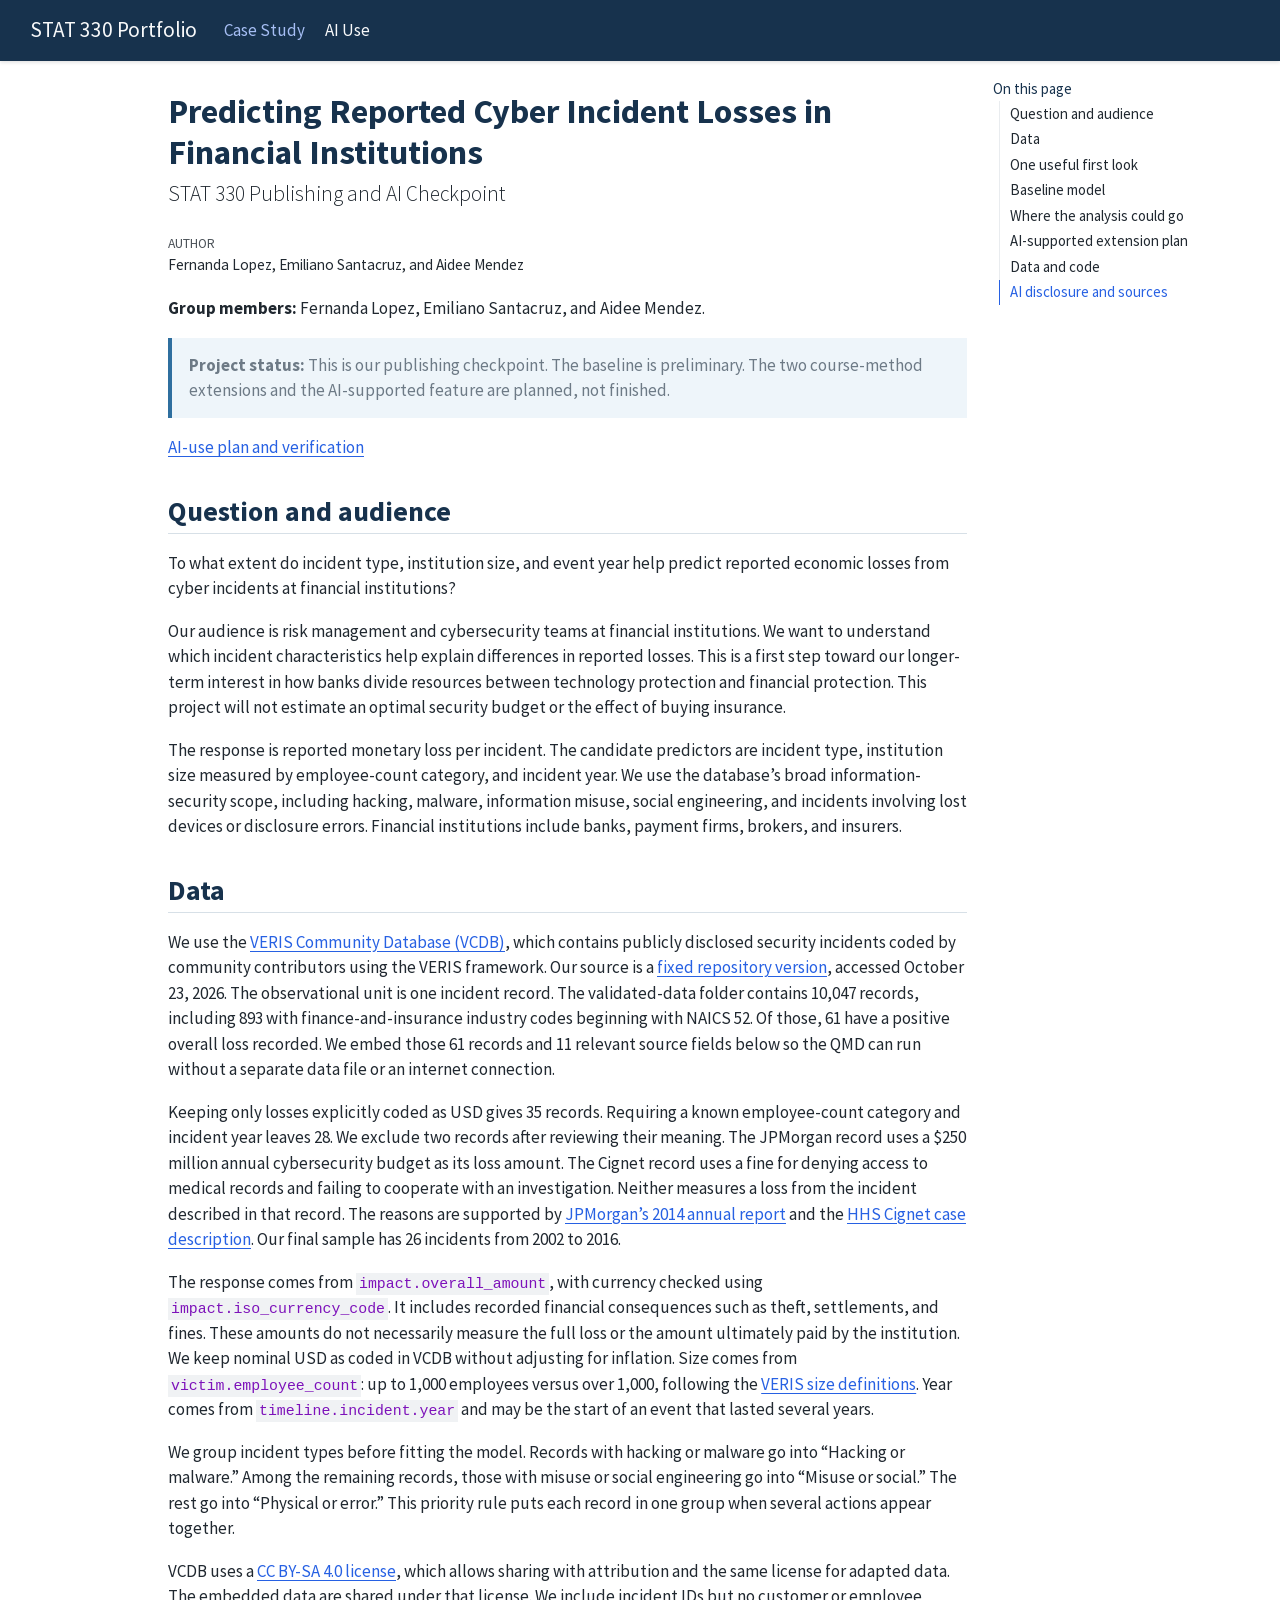
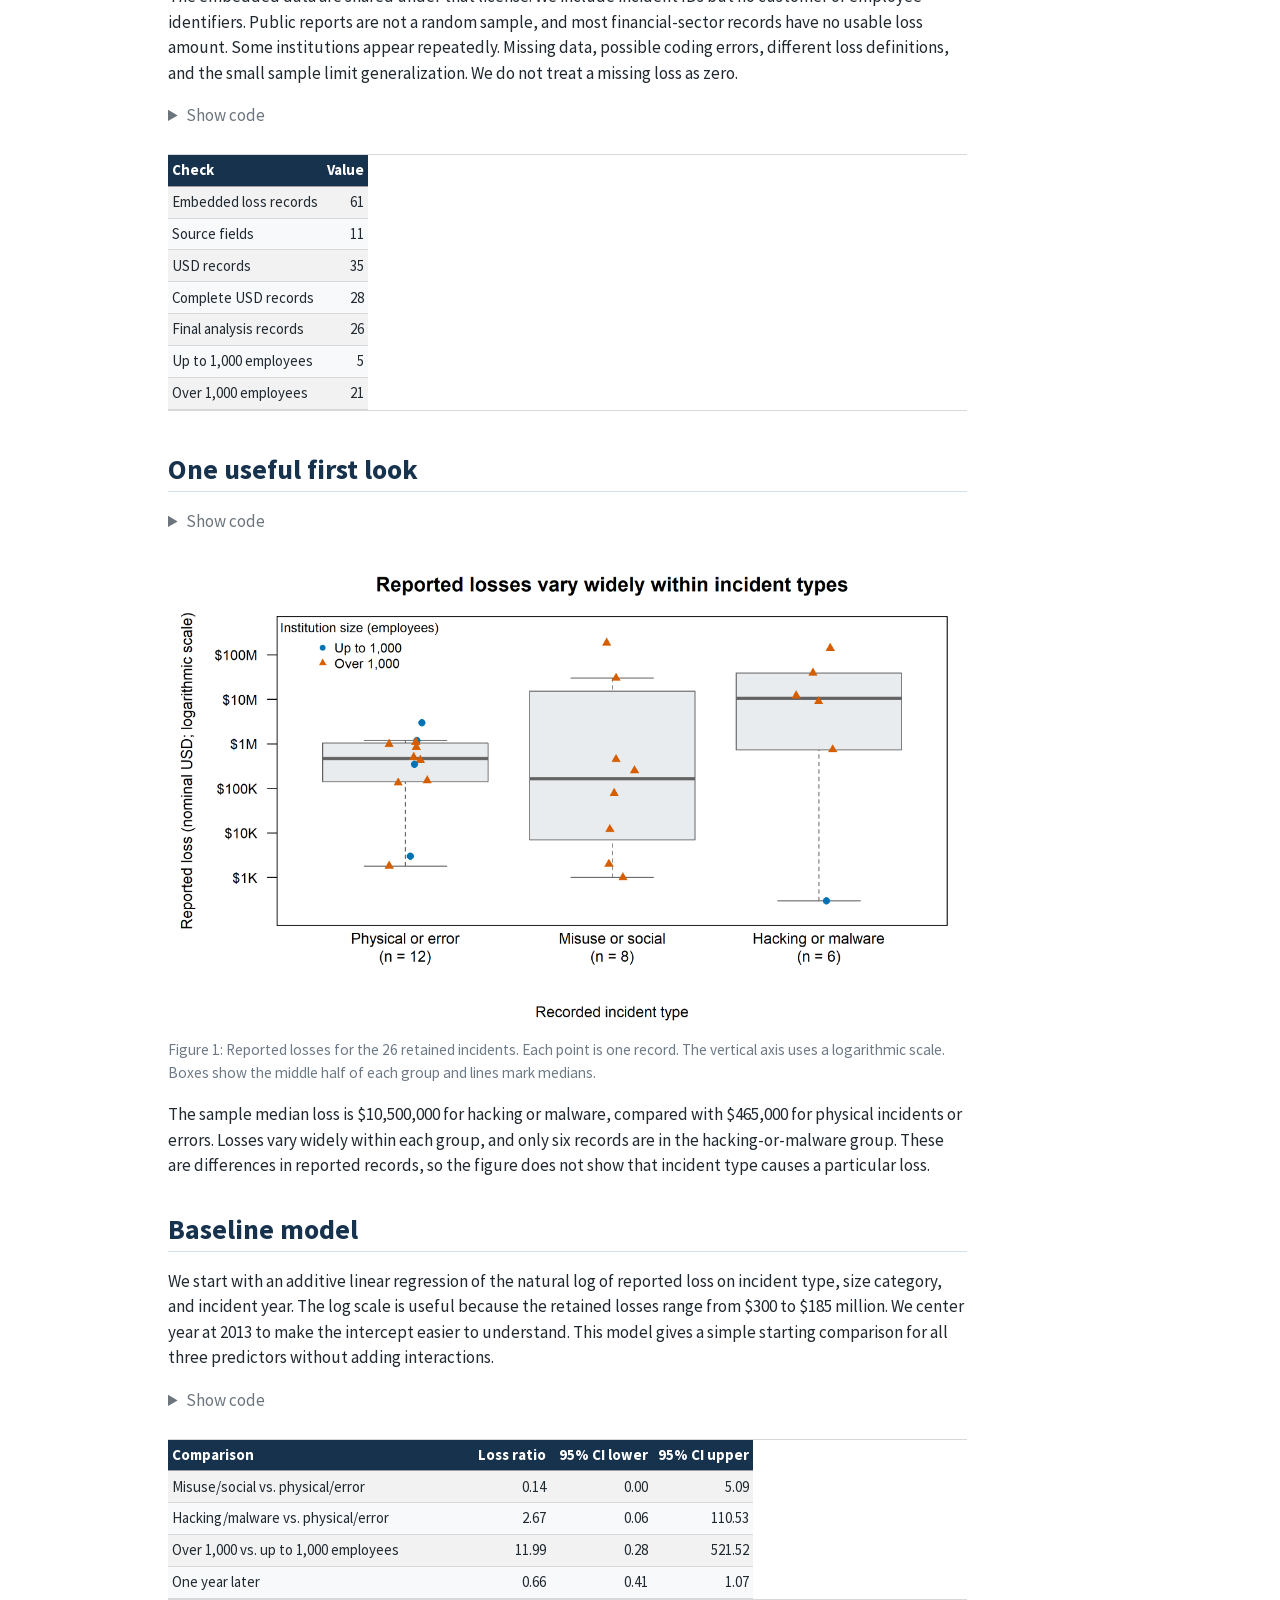
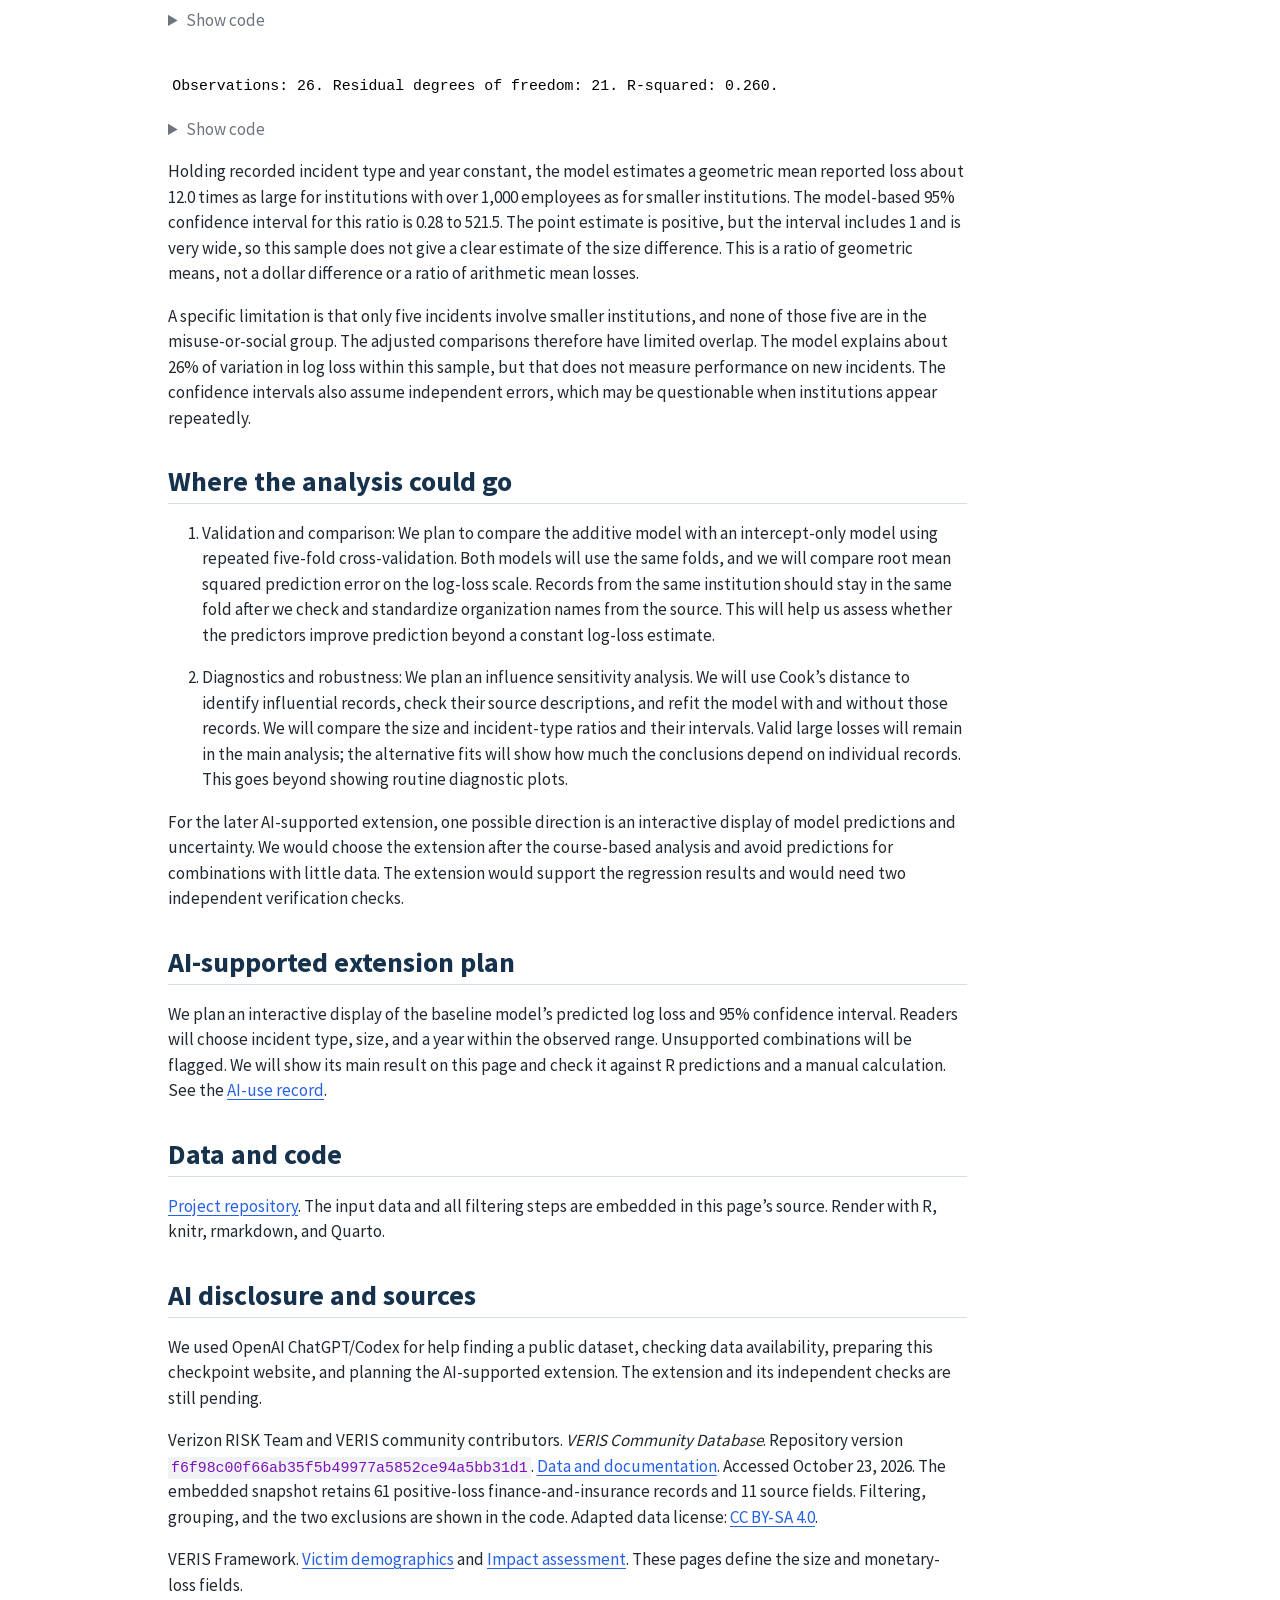
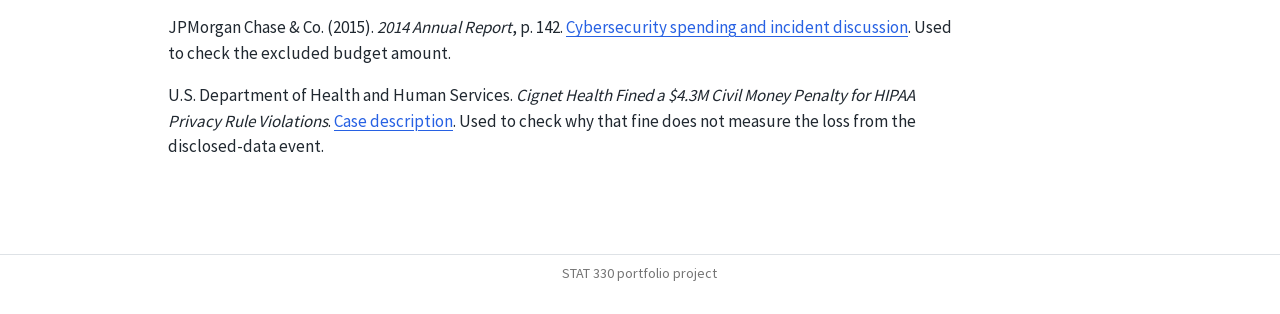
==== docs/index.html @ 6d1302f3 "Publish STAT 330 case study checkpoint and preliminary AI verification plan" ====
<!DOCTYPE html>
<html xmlns="http://www.w3.org/1999/xhtml" lang="en" xml:lang="en"><head>

<meta charset="utf-8">
<meta name="generator" content="quarto-1.8.27">

<meta name="viewport" content="width=device-width, initial-scale=1.0, user-scalable=yes">

<meta name="author" content="Fernanda Lopez, Emiliano Santacruz, and Aidee Mendez">

<title>Predicting Reported Cyber Incident Losses in Financial Institutions – STAT 330 Portfolio</title>
<style>
code{white-space: pre-wrap;}
span.smallcaps{font-variant: small-caps;}
div.columns{display: flex; gap: min(4vw, 1.5em);}
div.column{flex: auto; overflow-x: auto;}
div.hanging-indent{margin-left: 1.5em; text-indent: -1.5em;}
ul.task-list{list-style: none;}
ul.task-list li input[type="checkbox"] {
width: 0.8em;
margin: 0 0.8em 0.2em -1em;  vertical-align: middle;
}

html { -webkit-text-size-adjust: 100%; }
pre > code.sourceCode { white-space: pre; position: relative; }
pre > code.sourceCode > span { display: inline-block; line-height: 1.25; }
pre > code.sourceCode > span:empty { height: 1.2em; }
.sourceCode { overflow: visible; }
code.sourceCode > span { color: inherit; text-decoration: inherit; }
div.sourceCode { margin: 1em 0; }
pre.sourceCode { margin: 0; }
@media screen {
div.sourceCode { overflow: auto; }
}
@media print {
pre > code.sourceCode { white-space: pre-wrap; }
pre > code.sourceCode > span { text-indent: -5em; padding-left: 5em; }
}
pre.numberSource code
{ counter-reset: source-line 0; }
pre.numberSource code > span
{ position: relative; left: -4em; counter-increment: source-line; }
pre.numberSource code > span > a:first-child::before
{ content: counter(source-line);
position: relative; left: -1em; text-align: right; vertical-align: baseline;
border: none; display: inline-block;
-webkit-touch-callout: none; -webkit-user-select: none;
-khtml-user-select: none; -moz-user-select: none;
-ms-user-select: none; user-select: none;
padding: 0 4px; width: 4em;
}
pre.numberSource { margin-left: 3em; padding-left: 4px; }
div.sourceCode
{ }
@media screen {
pre > code.sourceCode > span > a:first-child::before { text-decoration: underline; }
}
</style>


<script>const headroomChanged = new CustomEvent("quarto-hrChanged", {
  detail: {},
  bubbles: true,
  cancelable: false,
  composed: false,
});

const announceDismiss = () => {
  const annEl = window.document.getElementById("quarto-announcement");
  if (annEl) {
    annEl.remove();

    const annId = annEl.getAttribute("data-announcement-id");
    window.localStorage.setItem(`quarto-announce-${annId}`, "true");
  }
};

const announceRegister = () => {
  const annEl = window.document.getElementById("quarto-announcement");
  if (annEl) {
    const annId = annEl.getAttribute("data-announcement-id");
    const isDismissed =
      window.localStorage.getItem(`quarto-announce-${annId}`) || false;
    if (isDismissed) {
      announceDismiss();
      return;
    } else {
      annEl.classList.remove("hidden");
    }

    const actionEl = annEl.querySelector(".quarto-announcement-action");
    if (actionEl) {
      actionEl.addEventListener("click", function (e) {
        e.preventDefault();
        // Hide the bar immediately
        announceDismiss();
      });
    }
  }
};

window.document.addEventListener("DOMContentLoaded", function () {
  let init = false;

  announceRegister();

  // Manage the back to top button, if one is present.
  let lastScrollTop = window.pageYOffset || document.documentElement.scrollTop;
  const scrollDownBuffer = 5;
  const scrollUpBuffer = 35;
  const btn = document.getElementById("quarto-back-to-top");
  const hideBackToTop = () => {
    btn.style.display = "none";
  };
  const showBackToTop = () => {
    btn.style.display = "inline-block";
  };
  if (btn) {
    window.document.addEventListener(
      "scroll",
      function () {
        const currentScrollTop =
          window.pageYOffset || document.documentElement.scrollTop;

        // Shows and hides the button 'intelligently' as the user scrolls
        if (currentScrollTop - scrollDownBuffer > lastScrollTop) {
          hideBackToTop();
          lastScrollTop = currentScrollTop <= 0 ? 0 : currentScrollTop;
        } else if (currentScrollTop < lastScrollTop - scrollUpBuffer) {
          showBackToTop();
          lastScrollTop = currentScrollTop <= 0 ? 0 : currentScrollTop;
        }

        // Show the button at the bottom, hides it at the top
        if (currentScrollTop <= 0) {
          hideBackToTop();
        } else if (
          window.innerHeight + currentScrollTop >=
          document.body.offsetHeight
        ) {
          showBackToTop();
        }
      },
      false
    );
  }

  function throttle(func, wait) {
    var timeout;
    return function () {
      const context = this;
      const args = arguments;
      const later = function () {
        clearTimeout(timeout);
        timeout = null;
        func.apply(context, args);
      };

      if (!timeout) {
        timeout = setTimeout(later, wait);
      }
    };
  }

  function headerOffset() {
    // Set an offset if there is are fixed top navbar
    const headerEl = window.document.querySelector("header.fixed-top");
    if (headerEl) {
      return headerEl.clientHeight;
    } else {
      return 0;
    }
  }

  function footerOffset() {
    const footerEl = window.document.querySelector("footer.footer");
    if (footerEl) {
      return footerEl.clientHeight;
    } else {
      return 0;
    }
  }

  function dashboardOffset() {
    const dashboardNavEl = window.document.getElementById(
      "quarto-dashboard-header"
    );
    if (dashboardNavEl !== null) {
      return dashboardNavEl.clientHeight;
    } else {
      return 0;
    }
  }

  function updateDocumentOffsetWithoutAnimation() {
    updateDocumentOffset(false);
  }

  function updateDocumentOffset(animated) {
    // set body offset
    const topOffset = headerOffset();
    const bodyOffset = topOffset + footerOffset() + dashboardOffset();
    const bodyEl = window.document.body;
    bodyEl.setAttribute("data-bs-offset", topOffset);
    bodyEl.style.paddingTop = topOffset + "px";

    // deal with sidebar offsets
    const sidebars = window.document.querySelectorAll(
      ".sidebar, .headroom-target"
    );
    sidebars.forEach((sidebar) => {
      if (!animated) {
        sidebar.classList.add("notransition");
        // Remove the no transition class after the animation has time to complete
        setTimeout(function () {
          sidebar.classList.remove("notransition");
        }, 201);
      }

      if (window.Headroom && sidebar.classList.contains("sidebar-unpinned")) {
        sidebar.style.top = "0";
        sidebar.style.maxHeight = "100vh";
      } else {
        sidebar.style.top = topOffset + "px";
        sidebar.style.maxHeight = "calc(100vh - " + topOffset + "px)";
      }
    });

    // allow space for footer
    const mainContainer = window.document.querySelector(".quarto-container");
    if (mainContainer) {
      mainContainer.style.minHeight = "calc(100vh - " + bodyOffset + "px)";
    }

    // link offset
    let linkStyle = window.document.querySelector("#quarto-target-style");
    if (!linkStyle) {
      linkStyle = window.document.createElement("style");
      linkStyle.setAttribute("id", "quarto-target-style");
      window.document.head.appendChild(linkStyle);
    }
    while (linkStyle.firstChild) {
      linkStyle.removeChild(linkStyle.firstChild);
    }
    if (topOffset > 0) {
      linkStyle.appendChild(
        window.document.createTextNode(`
      section:target::before {
        content: "";
        display: block;
        height: ${topOffset}px;
        margin: -${topOffset}px 0 0;
      }`)
      );
    }
    if (init) {
      window.dispatchEvent(headroomChanged);
    }
    init = true;
  }

  // initialize headroom
  var header = window.document.querySelector("#quarto-header");
  if (header && window.Headroom) {
    const headroom = new window.Headroom(header, {
      tolerance: 5,
      onPin: function () {
        const sidebars = window.document.querySelectorAll(
          ".sidebar, .headroom-target"
        );
        sidebars.forEach((sidebar) => {
          sidebar.classList.remove("sidebar-unpinned");
        });
        updateDocumentOffset();
      },
      onUnpin: function () {
        const sidebars = window.document.querySelectorAll(
          ".sidebar, .headroom-target"
        );
        sidebars.forEach((sidebar) => {
          sidebar.classList.add("sidebar-unpinned");
        });
        updateDocumentOffset();
      },
    });
    headroom.init();

    let frozen = false;
    window.quartoToggleHeadroom = function () {
      if (frozen) {
        headroom.unfreeze();
        frozen = false;
      } else {
        headroom.freeze();
        frozen = true;
      }
    };
  }

  window.addEventListener(
    "hashchange",
    function (e) {
      if (
        getComputedStyle(document.documentElement).scrollBehavior !== "smooth"
      ) {
        window.scrollTo(0, window.pageYOffset - headerOffset());
      }
    },
    false
  );

  // Observe size changed for the header
  const headerEl = window.document.querySelector("header.fixed-top");
  if (headerEl && window.ResizeObserver) {
    const observer = new window.ResizeObserver(() => {
      setTimeout(updateDocumentOffsetWithoutAnimation, 0);
    });
    observer.observe(headerEl, {
      attributes: true,
      childList: true,
      characterData: true,
    });
  } else {
    window.addEventListener(
      "resize",
      throttle(updateDocumentOffsetWithoutAnimation, 50)
    );
  }
  setTimeout(updateDocumentOffsetWithoutAnimation, 250);

  // fixup index.html links if we aren't on the filesystem
  if (window.location.protocol !== "file:") {
    const links = window.document.querySelectorAll("a");
    for (let i = 0; i < links.length; i++) {
      if (links[i].href) {
        links[i].dataset.originalHref = links[i].href;
        links[i].href = links[i].href.replace(/\/index\.html/, "/");
      }
    }

    // Fixup any sharing links that require urls
    // Append url to any sharing urls
    const sharingLinks = window.document.querySelectorAll(
      "a.sidebar-tools-main-item, a.quarto-navigation-tool, a.quarto-navbar-tools, a.quarto-navbar-tools-item"
    );
    for (let i = 0; i < sharingLinks.length; i++) {
      const sharingLink = sharingLinks[i];
      const href = sharingLink.getAttribute("href");
      if (href) {
        sharingLink.setAttribute(
          "href",
          href.replace("|url|", window.location.href)
        );
      }
    }

    // Scroll the active navigation item into view, if necessary
    const navSidebar = window.document.querySelector("nav#quarto-sidebar");
    if (navSidebar) {
      // Find the active item
      const activeItem = navSidebar.querySelector("li.sidebar-item a.active");
      if (activeItem) {
        // Wait for the scroll height and height to resolve by observing size changes on the
        // nav element that is scrollable
        const resizeObserver = new ResizeObserver((_entries) => {
          // The bottom of the element
          const elBottom = activeItem.offsetTop;
          const viewBottom = navSidebar.scrollTop + navSidebar.clientHeight;

          // The element height and scroll height are the same, then we are still loading
          if (viewBottom !== navSidebar.scrollHeight) {
            // Determine if the item isn't visible and scroll to it
            if (elBottom >= viewBottom) {
              navSidebar.scrollTop = elBottom;
            }

            // stop observing now since we've completed the scroll
            resizeObserver.unobserve(navSidebar);
          }
        });
        resizeObserver.observe(navSidebar);
      }
    }
  }
});
</script>
<script>/*!
 * headroom.js v0.12.0 - Give your page some headroom. Hide your header until you need it
 * Copyright (c) 2020 Nick Williams - http://wicky.nillia.ms/headroom.js
 * License: MIT
 */

!function(t,n){"object"==typeof exports&&"undefined"!=typeof module?module.exports=n():"function"==typeof define&&define.amd?define(n):(t=t||self).Headroom=n()}(this,function(){"use strict";function t(){return"undefined"!=typeof window}function d(t){return function(t){return t&&t.document&&function(t){return 9===t.nodeType}(t.document)}(t)?function(t){var n=t.document,o=n.body,s=n.documentElement;return{scrollHeight:function(){return Math.max(o.scrollHeight,s.scrollHeight,o.offsetHeight,s.offsetHeight,o.clientHeight,s.clientHeight)},height:function(){return t.innerHeight||s.clientHeight||o.clientHeight},scrollY:function(){return void 0!==t.pageYOffset?t.pageYOffset:(s||o.parentNode||o).scrollTop}}}(t):function(t){return{scrollHeight:function(){return Math.max(t.scrollHeight,t.offsetHeight,t.clientHeight)},height:function(){return Math.max(t.offsetHeight,t.clientHeight)},scrollY:function(){return t.scrollTop}}}(t)}function n(t,s,e){var n,o=function(){var n=!1;try{var t={get passive(){n=!0}};window.addEventListener("test",t,t),window.removeEventListener("test",t,t)}catch(t){n=!1}return n}(),i=!1,r=d(t),l=r.scrollY(),a={};function c(){var t=Math.round(r.scrollY()),n=r.height(),o=r.scrollHeight();a.scrollY=t,a.lastScrollY=l,a.direction=l<t?"down":"up",a.distance=Math.abs(t-l),a.isOutOfBounds=t<0||o<t+n,a.top=t<=s.offset[a.direction],a.bottom=o<=t+n,a.toleranceExceeded=a.distance>s.tolerance[a.direction],e(a),l=t,i=!1}function h(){i||(i=!0,n=requestAnimationFrame(c))}var u=!!o&&{passive:!0,capture:!1};return t.addEventListener("scroll",h,u),c(),{destroy:function(){cancelAnimationFrame(n),t.removeEventListener("scroll",h,u)}}}function o(t){return t===Object(t)?t:{down:t,up:t}}function s(t,n){n=n||{},Object.assign(this,s.options,n),this.classes=Object.assign({},s.options.classes,n.classes),this.elem=t,this.tolerance=o(this.tolerance),this.offset=o(this.offset),this.initialised=!1,this.frozen=!1}return s.prototype={constructor:s,init:function(){return s.cutsTheMustard&&!this.initialised&&(this.addClass("initial"),this.initialised=!0,setTimeout(function(t){t.scrollTracker=n(t.scroller,{offset:t.offset,tolerance:t.tolerance},t.update.bind(t))},100,this)),this},destroy:function(){this.initialised=!1,Object.keys(this.classes).forEach(this.removeClass,this),this.scrollTracker.destroy()},unpin:function(){!this.hasClass("pinned")&&this.hasClass("unpinned")||(this.addClass("unpinned"),this.removeClass("pinned"),this.onUnpin&&this.onUnpin.call(this))},pin:function(){this.hasClass("unpinned")&&(this.addClass("pinned"),this.removeClass("unpinned"),this.onPin&&this.onPin.call(this))},freeze:function(){this.frozen=!0,this.addClass("frozen")},unfreeze:function(){this.frozen=!1,this.removeClass("frozen")},top:function(){this.hasClass("top")||(this.addClass("top"),this.removeClass("notTop"),this.onTop&&this.onTop.call(this))},notTop:function(){this.hasClass("notTop")||(this.addClass("notTop"),this.removeClass("top"),this.onNotTop&&this.onNotTop.call(this))},bottom:function(){this.hasClass("bottom")||(this.addClass("bottom"),this.removeClass("notBottom"),this.onBottom&&this.onBottom.call(this))},notBottom:function(){this.hasClass("notBottom")||(this.addClass("notBottom"),this.removeClass("bottom"),this.onNotBottom&&this.onNotBottom.call(this))},shouldUnpin:function(t){return"down"===t.direction&&!t.top&&t.toleranceExceeded},shouldPin:function(t){return"up"===t.direction&&t.toleranceExceeded||t.top},addClass:function(t){this.elem.classList.add.apply(this.elem.classList,this.classes[t].split(" "))},removeClass:function(t){this.elem.classList.remove.apply(this.elem.classList,this.classes[t].split(" "))},hasClass:function(t){return this.classes[t].split(" ").every(function(t){return this.classList.contains(t)},this.elem)},update:function(t){t.isOutOfBounds||!0!==this.frozen&&(t.top?this.top():this.notTop(),t.bottom?this.bottom():this.notBottom(),this.shouldUnpin(t)?this.unpin():this.shouldPin(t)&&this.pin())}},s.options={tolerance:{up:0,down:0},offset:0,scroller:t()?window:null,classes:{frozen:"headroom--frozen",pinned:"headroom--pinned",unpinned:"headroom--unpinned",top:"headroom--top",notTop:"headroom--not-top",bottom:"headroom--bottom",notBottom:"headroom--not-bottom",initial:"headroom"}},s.cutsTheMustard=!!(t()&&function(){}.bind&&"classList"in document.documentElement&&Object.assign&&Object.keys&&requestAnimationFrame),s});
</script>
<script>/*!
 * clipboard.js v2.0.11
 * https://clipboardjs.com/
 *
 * Licensed MIT © Zeno Rocha
 */
!function(t,e){"object"==typeof exports&&"object"==typeof module?module.exports=e():"function"==typeof define&&define.amd?define([],e):"object"==typeof exports?exports.ClipboardJS=e():t.ClipboardJS=e()}(this,function(){return n={686:function(t,e,n){"use strict";n.d(e,{default:function(){return b}});var e=n(279),i=n.n(e),e=n(370),u=n.n(e),e=n(817),r=n.n(e);function c(t){try{return document.execCommand(t)}catch(t){return}}var a=function(t){t=r()(t);return c("cut"),t};function o(t,e){var n,o,t=(n=t,o="rtl"===document.documentElement.getAttribute("dir"),(t=document.createElement("textarea")).style.fontSize="12pt",t.style.border="0",t.style.padding="0",t.style.margin="0",t.style.position="absolute",t.style[o?"right":"left"]="-9999px",o=window.pageYOffset||document.documentElement.scrollTop,t.style.top="".concat(o,"px"),t.setAttribute("readonly",""),t.value=n,t);return e.container.appendChild(t),e=r()(t),c("copy"),t.remove(),e}var f=function(t){var e=1<arguments.length&&void 0!==arguments[1]?arguments[1]:{container:document.body},n="";return"string"==typeof t?n=o(t,e):t instanceof HTMLInputElement&&!["text","search","url","tel","password"].includes(null==t?void 0:t.type)?n=o(t.value,e):(n=r()(t),c("copy")),n};function l(t){return(l="function"==typeof Symbol&&"symbol"==typeof Symbol.iterator?function(t){return typeof t}:function(t){return t&&"function"==typeof Symbol&&t.constructor===Symbol&&t!==Symbol.prototype?"symbol":typeof t})(t)}var s=function(){var t=0<arguments.length&&void 0!==arguments[0]?arguments[0]:{},e=t.action,n=void 0===e?"copy":e,o=t.container,e=t.target,t=t.text;if("copy"!==n&&"cut"!==n)throw new Error('Invalid "action" value, use either "copy" or "cut"');if(void 0!==e){if(!e||"object"!==l(e)||1!==e.nodeType)throw new Error('Invalid "target" value, use a valid Element');if("copy"===n&&e.hasAttribute("disabled"))throw new Error('Invalid "target" attribute. Please use "readonly" instead of "disabled" attribute');if("cut"===n&&(e.hasAttribute("readonly")||e.hasAttribute("disabled")))throw new Error('Invalid "target" attribute. You can\'t cut text from elements with "readonly" or "disabled" attributes')}return t?f(t,{container:o}):e?"cut"===n?a(e):f(e,{container:o}):void 0};function p(t){return(p="function"==typeof Symbol&&"symbol"==typeof Symbol.iterator?function(t){return typeof t}:function(t){return t&&"function"==typeof Symbol&&t.constructor===Symbol&&t!==Symbol.prototype?"symbol":typeof t})(t)}function d(t,e){for(var n=0;n<e.length;n++){var o=e[n];o.enumerable=o.enumerable||!1,o.configurable=!0,"value"in o&&(o.writable=!0),Object.defineProperty(t,o.key,o)}}function y(t,e){return(y=Object.setPrototypeOf||function(t,e){return t.__proto__=e,t})(t,e)}function h(n){var o=function(){if("undefined"==typeof Reflect||!Reflect.construct)return!1;if(Reflect.construct.sham)return!1;if("function"==typeof Proxy)return!0;try{return Date.prototype.toString.call(Reflect.construct(Date,[],function(){})),!0}catch(t){return!1}}();return function(){var t,e=v(n);return t=o?(t=v(this).constructor,Reflect.construct(e,arguments,t)):e.apply(this,arguments),e=this,!(t=t)||"object"!==p(t)&&"function"!=typeof t?function(t){if(void 0!==t)return t;throw new ReferenceError("this hasn't been initialised - super() hasn't been called")}(e):t}}function v(t){return(v=Object.setPrototypeOf?Object.getPrototypeOf:function(t){return t.__proto__||Object.getPrototypeOf(t)})(t)}function m(t,e){t="data-clipboard-".concat(t);if(e.hasAttribute(t))return e.getAttribute(t)}var b=function(){!function(t,e){if("function"!=typeof e&&null!==e)throw new TypeError("Super expression must either be null or a function");t.prototype=Object.create(e&&e.prototype,{constructor:{value:t,writable:!0,configurable:!0}}),e&&y(t,e)}(r,i());var t,e,n,o=h(r);function r(t,e){var n;return function(t){if(!(t instanceof r))throw new TypeError("Cannot call a class as a function")}(this),(n=o.call(this)).resolveOptions(e),n.listenClick(t),n}return t=r,n=[{key:"copy",value:function(t){var e=1<arguments.length&&void 0!==arguments[1]?arguments[1]:{container:document.body};return f(t,e)}},{key:"cut",value:function(t){return a(t)}},{key:"isSupported",value:function(){var t=0<arguments.length&&void 0!==arguments[0]?arguments[0]:["copy","cut"],t="string"==typeof t?[t]:t,e=!!document.queryCommandSupported;return t.forEach(function(t){e=e&&!!document.queryCommandSupported(t)}),e}}],(e=[{key:"resolveOptions",value:function(){var t=0<arguments.length&&void 0!==arguments[0]?arguments[0]:{};this.action="function"==typeof t.action?t.action:this.defaultAction,this.target="function"==typeof t.target?t.target:this.defaultTarget,this.text="function"==typeof t.text?t.text:this.defaultText,this.container="object"===p(t.container)?t.container:document.body}},{key:"listenClick",value:function(t){var e=this;this.listener=u()(t,"click",function(t){return e.onClick(t)})}},{key:"onClick",value:function(t){var e=t.delegateTarget||t.currentTarget,n=this.action(e)||"copy",t=s({action:n,container:this.container,target:this.target(e),text:this.text(e)});this.emit(t?"success":"error",{action:n,text:t,trigger:e,clearSelection:function(){e&&e.focus(),window.getSelection().removeAllRanges()}})}},{key:"defaultAction",value:function(t){return m("action",t)}},{key:"defaultTarget",value:function(t){t=m("target",t);if(t)return document.querySelector(t)}},{key:"defaultText",value:function(t){return m("text",t)}},{key:"destroy",value:function(){this.listener.destroy()}}])&&d(t.prototype,e),n&&d(t,n),r}()},828:function(t){var e;"undefined"==typeof Element||Element.prototype.matches||((e=Element.prototype).matches=e.matchesSelector||e.mozMatchesSelector||e.msMatchesSelector||e.oMatchesSelector||e.webkitMatchesSelector),t.exports=function(t,e){for(;t&&9!==t.nodeType;){if("function"==typeof t.matches&&t.matches(e))return t;t=t.parentNode}}},438:function(t,e,n){var u=n(828);function i(t,e,n,o,r){var i=function(e,n,t,o){return function(t){t.delegateTarget=u(t.target,n),t.delegateTarget&&o.call(e,t)}}.apply(this,arguments);return t.addEventListener(n,i,r),{destroy:function(){t.removeEventListener(n,i,r)}}}t.exports=function(t,e,n,o,r){return"function"==typeof t.addEventListener?i.apply(null,arguments):"function"==typeof n?i.bind(null,document).apply(null,arguments):("string"==typeof t&&(t=document.querySelectorAll(t)),Array.prototype.map.call(t,function(t){return i(t,e,n,o,r)}))}},879:function(t,n){n.node=function(t){return void 0!==t&&t instanceof HTMLElement&&1===t.nodeType},n.nodeList=function(t){var e=Object.prototype.toString.call(t);return void 0!==t&&("[object NodeList]"===e||"[object HTMLCollection]"===e)&&"length"in t&&(0===t.length||n.node(t[0]))},n.string=function(t){return"string"==typeof t||t instanceof String},n.fn=function(t){return"[object Function]"===Object.prototype.toString.call(t)}},370:function(t,e,n){var f=n(879),l=n(438);t.exports=function(t,e,n){if(!t&&!e&&!n)throw new Error("Missing required arguments");if(!f.string(e))throw new TypeError("Second argument must be a String");if(!f.fn(n))throw new TypeError("Third argument must be a Function");if(f.node(t))return c=e,a=n,(u=t).addEventListener(c,a),{destroy:function(){u.removeEventListener(c,a)}};if(f.nodeList(t))return o=t,r=e,i=n,Array.prototype.forEach.call(o,function(t){t.addEventListener(r,i)}),{destroy:function(){Array.prototype.forEach.call(o,function(t){t.removeEventListener(r,i)})}};if(f.string(t))return t=t,e=e,n=n,l(document.body,t,e,n);throw new TypeError("First argument must be a String, HTMLElement, HTMLCollection, or NodeList");var o,r,i,u,c,a}},817:function(t){t.exports=function(t){var e,n="SELECT"===t.nodeName?(t.focus(),t.value):"INPUT"===t.nodeName||"TEXTAREA"===t.nodeName?((e=t.hasAttribute("readonly"))||t.setAttribute("readonly",""),t.select(),t.setSelectionRange(0,t.value.length),e||t.removeAttribute("readonly"),t.value):(t.hasAttribute("contenteditable")&&t.focus(),n=window.getSelection(),(e=document.createRange()).selectNodeContents(t),n.removeAllRanges(),n.addRange(e),n.toString());return n}},279:function(t){function e(){}e.prototype={on:function(t,e,n){var o=this.e||(this.e={});return(o[t]||(o[t]=[])).push({fn:e,ctx:n}),this},once:function(t,e,n){var o=this;function r(){o.off(t,r),e.apply(n,arguments)}return r._=e,this.on(t,r,n)},emit:function(t){for(var e=[].slice.call(arguments,1),n=((this.e||(this.e={}))[t]||[]).slice(),o=0,r=n.length;o<r;o++)n[o].fn.apply(n[o].ctx,e);return this},off:function(t,e){var n=this.e||(this.e={}),o=n[t],r=[];if(o&&e)for(var i=0,u=o.length;i<u;i++)o[i].fn!==e&&o[i].fn._!==e&&r.push(o[i]);return r.length?n[t]=r:delete n[t],this}},t.exports=e,t.exports.TinyEmitter=e}},r={},o.n=function(t){var e=t&&t.__esModule?function(){return t.default}:function(){return t};return o.d(e,{a:e}),e},o.d=function(t,e){for(var n in e)o.o(e,n)&&!o.o(t,n)&&Object.defineProperty(t,n,{enumerable:!0,get:e[n]})},o.o=function(t,e){return Object.prototype.hasOwnProperty.call(t,e)},o(686).default;function o(t){if(r[t])return r[t].exports;var e=r[t]={exports:{}};return n[t](e,e.exports,o),e.exports}var n,r});</script>
<script src="[data-uri]" type="module"></script>
<script src="[data-uri]" type="module"></script>
<script src="[data-uri]" type="module"></script>
<script>/**
 * @popperjs/core v2.11.7 - MIT License
 */

!function(e,t){"object"==typeof exports&&"undefined"!=typeof module?t(exports):"function"==typeof define&&define.amd?define(["exports"],t):t((e="undefined"!=typeof globalThis?globalThis:e||self).Popper={})}(this,(function(e){"use strict";function t(e){if(null==e)return window;if("[object Window]"!==e.toString()){var t=e.ownerDocument;return t&&t.defaultView||window}return e}function n(e){return e instanceof t(e).Element||e instanceof Element}function r(e){return e instanceof t(e).HTMLElement||e instanceof HTMLElement}function o(e){return"undefined"!=typeof ShadowRoot&&(e instanceof t(e).ShadowRoot||e instanceof ShadowRoot)}var i=Math.max,a=Math.min,s=Math.round;function f(){var e=navigator.userAgentData;return null!=e&&e.brands&&Array.isArray(e.brands)?e.brands.map((function(e){return e.brand+"/"+e.version})).join(" "):navigator.userAgent}function c(){return!/^((?!chrome|android).)*safari/i.test(f())}function p(e,o,i){void 0===o&&(o=!1),void 0===i&&(i=!1);var a=e.getBoundingClientRect(),f=1,p=1;o&&r(e)&&(f=e.offsetWidth>0&&s(a.width)/e.offsetWidth||1,p=e.offsetHeight>0&&s(a.height)/e.offsetHeight||1);var u=(n(e)?t(e):window).visualViewport,l=!c()&&i,d=(a.left+(l&&u?u.offsetLeft:0))/f,h=(a.top+(l&&u?u.offsetTop:0))/p,m=a.width/f,v=a.height/p;return{width:m,height:v,top:h,right:d+m,bottom:h+v,left:d,x:d,y:h}}function u(e){var n=t(e);return{scrollLeft:n.pageXOffset,scrollTop:n.pageYOffset}}function l(e){return e?(e.nodeName||"").toLowerCase():null}function d(e){return((n(e)?e.ownerDocument:e.document)||window.document).documentElement}function h(e){return p(d(e)).left+u(e).scrollLeft}function m(e){return t(e).getComputedStyle(e)}function v(e){var t=m(e),n=t.overflow,r=t.overflowX,o=t.overflowY;return/auto|scroll|overlay|hidden/.test(n+o+r)}function y(e,n,o){void 0===o&&(o=!1);var i,a,f=r(n),c=r(n)&&function(e){var t=e.getBoundingClientRect(),n=s(t.width)/e.offsetWidth||1,r=s(t.height)/e.offsetHeight||1;return 1!==n||1!==r}(n),m=d(n),y=p(e,c,o),g={scrollLeft:0,scrollTop:0},b={x:0,y:0};return(f||!f&&!o)&&(("body"!==l(n)||v(m))&&(g=(i=n)!==t(i)&&r(i)?{scrollLeft:(a=i).scrollLeft,scrollTop:a.scrollTop}:u(i)),r(n)?((b=p(n,!0)).x+=n.clientLeft,b.y+=n.clientTop):m&&(b.x=h(m))),{x:y.left+g.scrollLeft-b.x,y:y.top+g.scrollTop-b.y,width:y.width,height:y.height}}function g(e){var t=p(e),n=e.offsetWidth,r=e.offsetHeight;return Math.abs(t.width-n)<=1&&(n=t.width),Math.abs(t.height-r)<=1&&(r=t.height),{x:e.offsetLeft,y:e.offsetTop,width:n,height:r}}function b(e){return"html"===l(e)?e:e.assignedSlot||e.parentNode||(o(e)?e.host:null)||d(e)}function x(e){return["html","body","#document"].indexOf(l(e))>=0?e.ownerDocument.body:r(e)&&v(e)?e:x(b(e))}function w(e,n){var r;void 0===n&&(n=[]);var o=x(e),i=o===(null==(r=e.ownerDocument)?void 0:r.body),a=t(o),s=i?[a].concat(a.visualViewport||[],v(o)?o:[]):o,f=n.concat(s);return i?f:f.concat(w(b(s)))}function O(e){return["table","td","th"].indexOf(l(e))>=0}function j(e){return r(e)&&"fixed"!==m(e).position?e.offsetParent:null}function E(e){for(var n=t(e),i=j(e);i&&O(i)&&"static"===m(i).position;)i=j(i);return i&&("html"===l(i)||"body"===l(i)&&"static"===m(i).position)?n:i||function(e){var t=/firefox/i.test(f());if(/Trident/i.test(f())&&r(e)&&"fixed"===m(e).position)return null;var n=b(e);for(o(n)&&(n=n.host);r(n)&&["html","body"].indexOf(l(n))<0;){var i=m(n);if("none"!==i.transform||"none"!==i.perspective||"paint"===i.contain||-1!==["transform","perspective"].indexOf(i.willChange)||t&&"filter"===i.willChange||t&&i.filter&&"none"!==i.filter)return n;n=n.parentNode}return null}(e)||n}var D="top",A="bottom",L="right",P="left",M="auto",k=[D,A,L,P],W="start",B="end",H="viewport",T="popper",R=k.reduce((function(e,t){return e.concat([t+"-"+W,t+"-"+B])}),[]),S=[].concat(k,[M]).reduce((function(e,t){return e.concat([t,t+"-"+W,t+"-"+B])}),[]),V=["beforeRead","read","afterRead","beforeMain","main","afterMain","beforeWrite","write","afterWrite"];function q(e){var t=new Map,n=new Set,r=[];function o(e){n.add(e.name),[].concat(e.requires||[],e.requiresIfExists||[]).forEach((function(e){if(!n.has(e)){var r=t.get(e);r&&o(r)}})),r.push(e)}return e.forEach((function(e){t.set(e.name,e)})),e.forEach((function(e){n.has(e.name)||o(e)})),r}function C(e){return e.split("-")[0]}function N(e,t){var n=t.getRootNode&&t.getRootNode();if(e.contains(t))return!0;if(n&&o(n)){var r=t;do{if(r&&e.isSameNode(r))return!0;r=r.parentNode||r.host}while(r)}return!1}function I(e){return Object.assign({},e,{left:e.x,top:e.y,right:e.x+e.width,bottom:e.y+e.height})}function _(e,r,o){return r===H?I(function(e,n){var r=t(e),o=d(e),i=r.visualViewport,a=o.clientWidth,s=o.clientHeight,f=0,p=0;if(i){a=i.width,s=i.height;var u=c();(u||!u&&"fixed"===n)&&(f=i.offsetLeft,p=i.offsetTop)}return{width:a,height:s,x:f+h(e),y:p}}(e,o)):n(r)?function(e,t){var n=p(e,!1,"fixed"===t);return n.top=n.top+e.clientTop,n.left=n.left+e.clientLeft,n.bottom=n.top+e.clientHeight,n.right=n.left+e.clientWidth,n.width=e.clientWidth,n.height=e.clientHeight,n.x=n.left,n.y=n.top,n}(r,o):I(function(e){var t,n=d(e),r=u(e),o=null==(t=e.ownerDocument)?void 0:t.body,a=i(n.scrollWidth,n.clientWidth,o?o.scrollWidth:0,o?o.clientWidth:0),s=i(n.scrollHeight,n.clientHeight,o?o.scrollHeight:0,o?o.clientHeight:0),f=-r.scrollLeft+h(e),c=-r.scrollTop;return"rtl"===m(o||n).direction&&(f+=i(n.clientWidth,o?o.clientWidth:0)-a),{width:a,height:s,x:f,y:c}}(d(e)))}function F(e,t,o,s){var f="clippingParents"===t?function(e){var t=w(b(e)),o=["absolute","fixed"].indexOf(m(e).position)>=0&&r(e)?E(e):e;return n(o)?t.filter((function(e){return n(e)&&N(e,o)&&"body"!==l(e)})):[]}(e):[].concat(t),c=[].concat(f,[o]),p=c[0],u=c.reduce((function(t,n){var r=_(e,n,s);return t.top=i(r.top,t.top),t.right=a(r.right,t.right),t.bottom=a(r.bottom,t.bottom),t.left=i(r.left,t.left),t}),_(e,p,s));return u.width=u.right-u.left,u.height=u.bottom-u.top,u.x=u.left,u.y=u.top,u}function U(e){return e.split("-")[1]}function z(e){return["top","bottom"].indexOf(e)>=0?"x":"y"}function X(e){var t,n=e.reference,r=e.element,o=e.placement,i=o?C(o):null,a=o?U(o):null,s=n.x+n.width/2-r.width/2,f=n.y+n.height/2-r.height/2;switch(i){case D:t={x:s,y:n.y-r.height};break;case A:t={x:s,y:n.y+n.height};break;case L:t={x:n.x+n.width,y:f};break;case P:t={x:n.x-r.width,y:f};break;default:t={x:n.x,y:n.y}}var c=i?z(i):null;if(null!=c){var p="y"===c?"height":"width";switch(a){case W:t[c]=t[c]-(n[p]/2-r[p]/2);break;case B:t[c]=t[c]+(n[p]/2-r[p]/2)}}return t}function Y(e){return Object.assign({},{top:0,right:0,bottom:0,left:0},e)}function G(e,t){return t.reduce((function(t,n){return t[n]=e,t}),{})}function J(e,t){void 0===t&&(t={});var r=t,o=r.placement,i=void 0===o?e.placement:o,a=r.strategy,s=void 0===a?e.strategy:a,f=r.boundary,c=void 0===f?"clippingParents":f,u=r.rootBoundary,l=void 0===u?H:u,h=r.elementContext,m=void 0===h?T:h,v=r.altBoundary,y=void 0!==v&&v,g=r.padding,b=void 0===g?0:g,x=Y("number"!=typeof b?b:G(b,k)),w=m===T?"reference":T,O=e.rects.popper,j=e.elements[y?w:m],E=F(n(j)?j:j.contextElement||d(e.elements.popper),c,l,s),P=p(e.elements.reference),M=X({reference:P,element:O,strategy:"absolute",placement:i}),W=I(Object.assign({},O,M)),B=m===T?W:P,R={top:E.top-B.top+x.top,bottom:B.bottom-E.bottom+x.bottom,left:E.left-B.left+x.left,right:B.right-E.right+x.right},S=e.modifiersData.offset;if(m===T&&S){var V=S[i];Object.keys(R).forEach((function(e){var t=[L,A].indexOf(e)>=0?1:-1,n=[D,A].indexOf(e)>=0?"y":"x";R[e]+=V[n]*t}))}return R}var K={placement:"bottom",modifiers:[],strategy:"absolute"};function Q(){for(var e=arguments.length,t=new Array(e),n=0;n<e;n++)t[n]=arguments[n];return!t.some((function(e){return!(e&&"function"==typeof e.getBoundingClientRect)}))}function Z(e){void 0===e&&(e={});var t=e,r=t.defaultModifiers,o=void 0===r?[]:r,i=t.defaultOptions,a=void 0===i?K:i;return function(e,t,r){void 0===r&&(r=a);var i,s,f={placement:"bottom",orderedModifiers:[],options:Object.assign({},K,a),modifiersData:{},elements:{reference:e,popper:t},attributes:{},styles:{}},c=[],p=!1,u={state:f,setOptions:function(r){var i="function"==typeof r?r(f.options):r;l(),f.options=Object.assign({},a,f.options,i),f.scrollParents={reference:n(e)?w(e):e.contextElement?w(e.contextElement):[],popper:w(t)};var s,p,d=function(e){var t=q(e);return V.reduce((function(e,n){return e.concat(t.filter((function(e){return e.phase===n})))}),[])}((s=[].concat(o,f.options.modifiers),p=s.reduce((function(e,t){var n=e[t.name];return e[t.name]=n?Object.assign({},n,t,{options:Object.assign({},n.options,t.options),data:Object.assign({},n.data,t.data)}):t,e}),{}),Object.keys(p).map((function(e){return p[e]}))));return f.orderedModifiers=d.filter((function(e){return e.enabled})),f.orderedModifiers.forEach((function(e){var t=e.name,n=e.options,r=void 0===n?{}:n,o=e.effect;if("function"==typeof o){var i=o({state:f,name:t,instance:u,options:r}),a=function(){};c.push(i||a)}})),u.update()},forceUpdate:function(){if(!p){var e=f.elements,t=e.reference,n=e.popper;if(Q(t,n)){f.rects={reference:y(t,E(n),"fixed"===f.options.strategy),popper:g(n)},f.reset=!1,f.placement=f.options.placement,f.orderedModifiers.forEach((function(e){return f.modifiersData[e.name]=Object.assign({},e.data)}));for(var r=0;r<f.orderedModifiers.length;r++)if(!0!==f.reset){var o=f.orderedModifiers[r],i=o.fn,a=o.options,s=void 0===a?{}:a,c=o.name;"function"==typeof i&&(f=i({state:f,options:s,name:c,instance:u})||f)}else f.reset=!1,r=-1}}},update:(i=function(){return new Promise((function(e){u.forceUpdate(),e(f)}))},function(){return s||(s=new Promise((function(e){Promise.resolve().then((function(){s=void 0,e(i())}))}))),s}),destroy:function(){l(),p=!0}};if(!Q(e,t))return u;function l(){c.forEach((function(e){return e()})),c=[]}return u.setOptions(r).then((function(e){!p&&r.onFirstUpdate&&r.onFirstUpdate(e)})),u}}var $={passive:!0};var ee={name:"eventListeners",enabled:!0,phase:"write",fn:function(){},effect:function(e){var n=e.state,r=e.instance,o=e.options,i=o.scroll,a=void 0===i||i,s=o.resize,f=void 0===s||s,c=t(n.elements.popper),p=[].concat(n.scrollParents.reference,n.scrollParents.popper);return a&&p.forEach((function(e){e.addEventListener("scroll",r.update,$)})),f&&c.addEventListener("resize",r.update,$),function(){a&&p.forEach((function(e){e.removeEventListener("scroll",r.update,$)})),f&&c.removeEventListener("resize",r.update,$)}},data:{}};var te={name:"popperOffsets",enabled:!0,phase:"read",fn:function(e){var t=e.state,n=e.name;t.modifiersData[n]=X({reference:t.rects.reference,element:t.rects.popper,strategy:"absolute",placement:t.placement})},data:{}},ne={top:"auto",right:"auto",bottom:"auto",left:"auto"};function re(e){var n,r=e.popper,o=e.popperRect,i=e.placement,a=e.variation,f=e.offsets,c=e.position,p=e.gpuAcceleration,u=e.adaptive,l=e.roundOffsets,h=e.isFixed,v=f.x,y=void 0===v?0:v,g=f.y,b=void 0===g?0:g,x="function"==typeof l?l({x:y,y:b}):{x:y,y:b};y=x.x,b=x.y;var w=f.hasOwnProperty("x"),O=f.hasOwnProperty("y"),j=P,M=D,k=window;if(u){var W=E(r),H="clientHeight",T="clientWidth";if(W===t(r)&&"static"!==m(W=d(r)).position&&"absolute"===c&&(H="scrollHeight",T="scrollWidth"),W=W,i===D||(i===P||i===L)&&a===B)M=A,b-=(h&&W===k&&k.visualViewport?k.visualViewport.height:W[H])-o.height,b*=p?1:-1;if(i===P||(i===D||i===A)&&a===B)j=L,y-=(h&&W===k&&k.visualViewport?k.visualViewport.width:W[T])-o.width,y*=p?1:-1}var R,S=Object.assign({position:c},u&&ne),V=!0===l?function(e,t){var n=e.x,r=e.y,o=t.devicePixelRatio||1;return{x:s(n*o)/o||0,y:s(r*o)/o||0}}({x:y,y:b},t(r)):{x:y,y:b};return y=V.x,b=V.y,p?Object.assign({},S,((R={})[M]=O?"0":"",R[j]=w?"0":"",R.transform=(k.devicePixelRatio||1)<=1?"translate("+y+"px, "+b+"px)":"translate3d("+y+"px, "+b+"px, 0)",R)):Object.assign({},S,((n={})[M]=O?b+"px":"",n[j]=w?y+"px":"",n.transform="",n))}var oe={name:"computeStyles",enabled:!0,phase:"beforeWrite",fn:function(e){var t=e.state,n=e.options,r=n.gpuAcceleration,o=void 0===r||r,i=n.adaptive,a=void 0===i||i,s=n.roundOffsets,f=void 0===s||s,c={placement:C(t.placement),variation:U(t.placement),popper:t.elements.popper,popperRect:t.rects.popper,gpuAcceleration:o,isFixed:"fixed"===t.options.strategy};null!=t.modifiersData.popperOffsets&&(t.styles.popper=Object.assign({},t.styles.popper,re(Object.assign({},c,{offsets:t.modifiersData.popperOffsets,position:t.options.strategy,adaptive:a,roundOffsets:f})))),null!=t.modifiersData.arrow&&(t.styles.arrow=Object.assign({},t.styles.arrow,re(Object.assign({},c,{offsets:t.modifiersData.arrow,position:"absolute",adaptive:!1,roundOffsets:f})))),t.attributes.popper=Object.assign({},t.attributes.popper,{"data-popper-placement":t.placement})},data:{}};var ie={name:"applyStyles",enabled:!0,phase:"write",fn:function(e){var t=e.state;Object.keys(t.elements).forEach((function(e){var n=t.styles[e]||{},o=t.attributes[e]||{},i=t.elements[e];r(i)&&l(i)&&(Object.assign(i.style,n),Object.keys(o).forEach((function(e){var t=o[e];!1===t?i.removeAttribute(e):i.setAttribute(e,!0===t?"":t)})))}))},effect:function(e){var t=e.state,n={popper:{position:t.options.strategy,left:"0",top:"0",margin:"0"},arrow:{position:"absolute"},reference:{}};return Object.assign(t.elements.popper.style,n.popper),t.styles=n,t.elements.arrow&&Object.assign(t.elements.arrow.style,n.arrow),function(){Object.keys(t.elements).forEach((function(e){var o=t.elements[e],i=t.attributes[e]||{},a=Object.keys(t.styles.hasOwnProperty(e)?t.styles[e]:n[e]).reduce((function(e,t){return e[t]="",e}),{});r(o)&&l(o)&&(Object.assign(o.style,a),Object.keys(i).forEach((function(e){o.removeAttribute(e)})))}))}},requires:["computeStyles"]};var ae={name:"offset",enabled:!0,phase:"main",requires:["popperOffsets"],fn:function(e){var t=e.state,n=e.options,r=e.name,o=n.offset,i=void 0===o?[0,0]:o,a=S.reduce((function(e,n){return e[n]=function(e,t,n){var r=C(e),o=[P,D].indexOf(r)>=0?-1:1,i="function"==typeof n?n(Object.assign({},t,{placement:e})):n,a=i[0],s=i[1];return a=a||0,s=(s||0)*o,[P,L].indexOf(r)>=0?{x:s,y:a}:{x:a,y:s}}(n,t.rects,i),e}),{}),s=a[t.placement],f=s.x,c=s.y;null!=t.modifiersData.popperOffsets&&(t.modifiersData.popperOffsets.x+=f,t.modifiersData.popperOffsets.y+=c),t.modifiersData[r]=a}},se={left:"right",right:"left",bottom:"top",top:"bottom"};function fe(e){return e.replace(/left|right|bottom|top/g,(function(e){return se[e]}))}var ce={start:"end",end:"start"};function pe(e){return e.replace(/start|end/g,(function(e){return ce[e]}))}function ue(e,t){void 0===t&&(t={});var n=t,r=n.placement,o=n.boundary,i=n.rootBoundary,a=n.padding,s=n.flipVariations,f=n.allowedAutoPlacements,c=void 0===f?S:f,p=U(r),u=p?s?R:R.filter((function(e){return U(e)===p})):k,l=u.filter((function(e){return c.indexOf(e)>=0}));0===l.length&&(l=u);var d=l.reduce((function(t,n){return t[n]=J(e,{placement:n,boundary:o,rootBoundary:i,padding:a})[C(n)],t}),{});return Object.keys(d).sort((function(e,t){return d[e]-d[t]}))}var le={name:"flip",enabled:!0,phase:"main",fn:function(e){var t=e.state,n=e.options,r=e.name;if(!t.modifiersData[r]._skip){for(var o=n.mainAxis,i=void 0===o||o,a=n.altAxis,s=void 0===a||a,f=n.fallbackPlacements,c=n.padding,p=n.boundary,u=n.rootBoundary,l=n.altBoundary,d=n.flipVariations,h=void 0===d||d,m=n.allowedAutoPlacements,v=t.options.placement,y=C(v),g=f||(y===v||!h?[fe(v)]:function(e){if(C(e)===M)return[];var t=fe(e);return[pe(e),t,pe(t)]}(v)),b=[v].concat(g).reduce((function(e,n){return e.concat(C(n)===M?ue(t,{placement:n,boundary:p,rootBoundary:u,padding:c,flipVariations:h,allowedAutoPlacements:m}):n)}),[]),x=t.rects.reference,w=t.rects.popper,O=new Map,j=!0,E=b[0],k=0;k<b.length;k++){var B=b[k],H=C(B),T=U(B)===W,R=[D,A].indexOf(H)>=0,S=R?"width":"height",V=J(t,{placement:B,boundary:p,rootBoundary:u,altBoundary:l,padding:c}),q=R?T?L:P:T?A:D;x[S]>w[S]&&(q=fe(q));var N=fe(q),I=[];if(i&&I.push(V[H]<=0),s&&I.push(V[q]<=0,V[N]<=0),I.every((function(e){return e}))){E=B,j=!1;break}O.set(B,I)}if(j)for(var _=function(e){var t=b.find((function(t){var n=O.get(t);if(n)return n.slice(0,e).every((function(e){return e}))}));if(t)return E=t,"break"},F=h?3:1;F>0;F--){if("break"===_(F))break}t.placement!==E&&(t.modifiersData[r]._skip=!0,t.placement=E,t.reset=!0)}},requiresIfExists:["offset"],data:{_skip:!1}};function de(e,t,n){return i(e,a(t,n))}var he={name:"preventOverflow",enabled:!0,phase:"main",fn:function(e){var t=e.state,n=e.options,r=e.name,o=n.mainAxis,s=void 0===o||o,f=n.altAxis,c=void 0!==f&&f,p=n.boundary,u=n.rootBoundary,l=n.altBoundary,d=n.padding,h=n.tether,m=void 0===h||h,v=n.tetherOffset,y=void 0===v?0:v,b=J(t,{boundary:p,rootBoundary:u,padding:d,altBoundary:l}),x=C(t.placement),w=U(t.placement),O=!w,j=z(x),M="x"===j?"y":"x",k=t.modifiersData.popperOffsets,B=t.rects.reference,H=t.rects.popper,T="function"==typeof y?y(Object.assign({},t.rects,{placement:t.placement})):y,R="number"==typeof T?{mainAxis:T,altAxis:T}:Object.assign({mainAxis:0,altAxis:0},T),S=t.modifiersData.offset?t.modifiersData.offset[t.placement]:null,V={x:0,y:0};if(k){if(s){var q,N="y"===j?D:P,I="y"===j?A:L,_="y"===j?"height":"width",F=k[j],X=F+b[N],Y=F-b[I],G=m?-H[_]/2:0,K=w===W?B[_]:H[_],Q=w===W?-H[_]:-B[_],Z=t.elements.arrow,$=m&&Z?g(Z):{width:0,height:0},ee=t.modifiersData["arrow#persistent"]?t.modifiersData["arrow#persistent"].padding:{top:0,right:0,bottom:0,left:0},te=ee[N],ne=ee[I],re=de(0,B[_],$[_]),oe=O?B[_]/2-G-re-te-R.mainAxis:K-re-te-R.mainAxis,ie=O?-B[_]/2+G+re+ne+R.mainAxis:Q+re+ne+R.mainAxis,ae=t.elements.arrow&&E(t.elements.arrow),se=ae?"y"===j?ae.clientTop||0:ae.clientLeft||0:0,fe=null!=(q=null==S?void 0:S[j])?q:0,ce=F+ie-fe,pe=de(m?a(X,F+oe-fe-se):X,F,m?i(Y,ce):Y);k[j]=pe,V[j]=pe-F}if(c){var ue,le="x"===j?D:P,he="x"===j?A:L,me=k[M],ve="y"===M?"height":"width",ye=me+b[le],ge=me-b[he],be=-1!==[D,P].indexOf(x),xe=null!=(ue=null==S?void 0:S[M])?ue:0,we=be?ye:me-B[ve]-H[ve]-xe+R.altAxis,Oe=be?me+B[ve]+H[ve]-xe-R.altAxis:ge,je=m&&be?function(e,t,n){var r=de(e,t,n);return r>n?n:r}(we,me,Oe):de(m?we:ye,me,m?Oe:ge);k[M]=je,V[M]=je-me}t.modifiersData[r]=V}},requiresIfExists:["offset"]};var me={name:"arrow",enabled:!0,phase:"main",fn:function(e){var t,n=e.state,r=e.name,o=e.options,i=n.elements.arrow,a=n.modifiersData.popperOffsets,s=C(n.placement),f=z(s),c=[P,L].indexOf(s)>=0?"height":"width";if(i&&a){var p=function(e,t){return Y("number"!=typeof(e="function"==typeof e?e(Object.assign({},t.rects,{placement:t.placement})):e)?e:G(e,k))}(o.padding,n),u=g(i),l="y"===f?D:P,d="y"===f?A:L,h=n.rects.reference[c]+n.rects.reference[f]-a[f]-n.rects.popper[c],m=a[f]-n.rects.reference[f],v=E(i),y=v?"y"===f?v.clientHeight||0:v.clientWidth||0:0,b=h/2-m/2,x=p[l],w=y-u[c]-p[d],O=y/2-u[c]/2+b,j=de(x,O,w),M=f;n.modifiersData[r]=((t={})[M]=j,t.centerOffset=j-O,t)}},effect:function(e){var t=e.state,n=e.options.element,r=void 0===n?"[data-popper-arrow]":n;null!=r&&("string"!=typeof r||(r=t.elements.popper.querySelector(r)))&&N(t.elements.popper,r)&&(t.elements.arrow=r)},requires:["popperOffsets"],requiresIfExists:["preventOverflow"]};function ve(e,t,n){return void 0===n&&(n={x:0,y:0}),{top:e.top-t.height-n.y,right:e.right-t.width+n.x,bottom:e.bottom-t.height+n.y,left:e.left-t.width-n.x}}function ye(e){return[D,L,A,P].some((function(t){return e[t]>=0}))}var ge={name:"hide",enabled:!0,phase:"main",requiresIfExists:["preventOverflow"],fn:function(e){var t=e.state,n=e.name,r=t.rects.reference,o=t.rects.popper,i=t.modifiersData.preventOverflow,a=J(t,{elementContext:"reference"}),s=J(t,{altBoundary:!0}),f=ve(a,r),c=ve(s,o,i),p=ye(f),u=ye(c);t.modifiersData[n]={referenceClippingOffsets:f,popperEscapeOffsets:c,isReferenceHidden:p,hasPopperEscaped:u},t.attributes.popper=Object.assign({},t.attributes.popper,{"data-popper-reference-hidden":p,"data-popper-escaped":u})}},be=Z({defaultModifiers:[ee,te,oe,ie]}),xe=[ee,te,oe,ie,ae,le,he,me,ge],we=Z({defaultModifiers:xe});e.applyStyles=ie,e.arrow=me,e.computeStyles=oe,e.createPopper=we,e.createPopperLite=be,e.defaultModifiers=xe,e.detectOverflow=J,e.eventListeners=ee,e.flip=le,e.hide=ge,e.offset=ae,e.popperGenerator=Z,e.popperOffsets=te,e.preventOverflow=he,Object.defineProperty(e,"__esModule",{value:!0})}));

</script>
<script>!function(e,t){"object"==typeof exports&&"undefined"!=typeof module?module.exports=t(require("@popperjs/core")):"function"==typeof define&&define.amd?define(["@popperjs/core"],t):(e=e||self).tippy=t(e.Popper)}(this,(function(e){"use strict";var t={passive:!0,capture:!0},n=function(){return document.body};function r(e,t,n){if(Array.isArray(e)){var r=e[t];return null==r?Array.isArray(n)?n[t]:n:r}return e}function o(e,t){var n={}.toString.call(e);return 0===n.indexOf("[object")&&n.indexOf(t+"]")>-1}function i(e,t){return"function"==typeof e?e.apply(void 0,t):e}function a(e,t){return 0===t?e:function(r){clearTimeout(n),n=setTimeout((function(){e(r)}),t)};var n}function s(e,t){var n=Object.assign({},e);return t.forEach((function(e){delete n[e]})),n}function u(e){return[].concat(e)}function c(e,t){-1===e.indexOf(t)&&e.push(t)}function p(e){return e.split("-")[0]}function f(e){return[].slice.call(e)}function l(e){return Object.keys(e).reduce((function(t,n){return void 0!==e[n]&&(t[n]=e[n]),t}),{})}function d(){return document.createElement("div")}function v(e){return["Element","Fragment"].some((function(t){return o(e,t)}))}function m(e){return o(e,"MouseEvent")}function g(e){return!(!e||!e._tippy||e._tippy.reference!==e)}function h(e){return v(e)?[e]:function(e){return o(e,"NodeList")}(e)?f(e):Array.isArray(e)?e:f(document.querySelectorAll(e))}function b(e,t){e.forEach((function(e){e&&(e.style.transitionDuration=t+"ms")}))}function y(e,t){e.forEach((function(e){e&&e.setAttribute("data-state",t)}))}function w(e){var t,n=u(e)[0];return null!=n&&null!=(t=n.ownerDocument)&&t.body?n.ownerDocument:document}function E(e,t,n){var r=t+"EventListener";["transitionend","webkitTransitionEnd"].forEach((function(t){e[r](t,n)}))}function O(e,t){for(var n=t;n;){var r;if(e.contains(n))return!0;n=null==n.getRootNode||null==(r=n.getRootNode())?void 0:r.host}return!1}var x={isTouch:!1},C=0;function T(){x.isTouch||(x.isTouch=!0,window.performance&&document.addEventListener("mousemove",A))}function A(){var e=performance.now();e-C<20&&(x.isTouch=!1,document.removeEventListener("mousemove",A)),C=e}function L(){var e=document.activeElement;if(g(e)){var t=e._tippy;e.blur&&!t.state.isVisible&&e.blur()}}var D=!!("undefined"!=typeof window&&"undefined"!=typeof document)&&!!window.msCrypto,R=Object.assign({appendTo:n,aria:{content:"auto",expanded:"auto"},delay:0,duration:[300,250],getReferenceClientRect:null,hideOnClick:!0,ignoreAttributes:!1,interactive:!1,interactiveBorder:2,interactiveDebounce:0,moveTransition:"",offset:[0,10],onAfterUpdate:function(){},onBeforeUpdate:function(){},onCreate:function(){},onDestroy:function(){},onHidden:function(){},onHide:function(){},onMount:function(){},onShow:function(){},onShown:function(){},onTrigger:function(){},onUntrigger:function(){},onClickOutside:function(){},placement:"top",plugins:[],popperOptions:{},render:null,showOnCreate:!1,touch:!0,trigger:"mouseenter focus",triggerTarget:null},{animateFill:!1,followCursor:!1,inlinePositioning:!1,sticky:!1},{allowHTML:!1,animation:"fade",arrow:!0,content:"",inertia:!1,maxWidth:350,role:"tooltip",theme:"",zIndex:9999}),k=Object.keys(R);function P(e){var t=(e.plugins||[]).reduce((function(t,n){var r,o=n.name,i=n.defaultValue;o&&(t[o]=void 0!==e[o]?e[o]:null!=(r=R[o])?r:i);return t}),{});return Object.assign({},e,t)}function j(e,t){var n=Object.assign({},t,{content:i(t.content,[e])},t.ignoreAttributes?{}:function(e,t){return(t?Object.keys(P(Object.assign({},R,{plugins:t}))):k).reduce((function(t,n){var r=(e.getAttribute("data-tippy-"+n)||"").trim();if(!r)return t;if("content"===n)t[n]=r;else try{t[n]=JSON.parse(r)}catch(e){t[n]=r}return t}),{})}(e,t.plugins));return n.aria=Object.assign({},R.aria,n.aria),n.aria={expanded:"auto"===n.aria.expanded?t.interactive:n.aria.expanded,content:"auto"===n.aria.content?t.interactive?null:"describedby":n.aria.content},n}function M(e,t){e.innerHTML=t}function V(e){var t=d();return!0===e?t.className="tippy-arrow":(t.className="tippy-svg-arrow",v(e)?t.appendChild(e):M(t,e)),t}function I(e,t){v(t.content)?(M(e,""),e.appendChild(t.content)):"function"!=typeof t.content&&(t.allowHTML?M(e,t.content):e.textContent=t.content)}function S(e){var t=e.firstElementChild,n=f(t.children);return{box:t,content:n.find((function(e){return e.classList.contains("tippy-content")})),arrow:n.find((function(e){return e.classList.contains("tippy-arrow")||e.classList.contains("tippy-svg-arrow")})),backdrop:n.find((function(e){return e.classList.contains("tippy-backdrop")}))}}function N(e){var t=d(),n=d();n.className="tippy-box",n.setAttribute("data-state","hidden"),n.setAttribute("tabindex","-1");var r=d();function o(n,r){var o=S(t),i=o.box,a=o.content,s=o.arrow;r.theme?i.setAttribute("data-theme",r.theme):i.removeAttribute("data-theme"),"string"==typeof r.animation?i.setAttribute("data-animation",r.animation):i.removeAttribute("data-animation"),r.inertia?i.setAttribute("data-inertia",""):i.removeAttribute("data-inertia"),i.style.maxWidth="number"==typeof r.maxWidth?r.maxWidth+"px":r.maxWidth,r.role?i.setAttribute("role",r.role):i.removeAttribute("role"),n.content===r.content&&n.allowHTML===r.allowHTML||I(a,e.props),r.arrow?s?n.arrow!==r.arrow&&(i.removeChild(s),i.appendChild(V(r.arrow))):i.appendChild(V(r.arrow)):s&&i.removeChild(s)}return r.className="tippy-content",r.setAttribute("data-state","hidden"),I(r,e.props),t.appendChild(n),n.appendChild(r),o(e.props,e.props),{popper:t,onUpdate:o}}N.$$tippy=!0;var B=1,H=[],U=[];function _(o,s){var v,g,h,C,T,A,L,k,M=j(o,Object.assign({},R,P(l(s)))),V=!1,I=!1,N=!1,_=!1,F=[],W=a(we,M.interactiveDebounce),X=B++,Y=(k=M.plugins).filter((function(e,t){return k.indexOf(e)===t})),$={id:X,reference:o,popper:d(),popperInstance:null,props:M,state:{isEnabled:!0,isVisible:!1,isDestroyed:!1,isMounted:!1,isShown:!1},plugins:Y,clearDelayTimeouts:function(){clearTimeout(v),clearTimeout(g),cancelAnimationFrame(h)},setProps:function(e){if($.state.isDestroyed)return;ae("onBeforeUpdate",[$,e]),be();var t=$.props,n=j(o,Object.assign({},t,l(e),{ignoreAttributes:!0}));$.props=n,he(),t.interactiveDebounce!==n.interactiveDebounce&&(ce(),W=a(we,n.interactiveDebounce));t.triggerTarget&&!n.triggerTarget?u(t.triggerTarget).forEach((function(e){e.removeAttribute("aria-expanded")})):n.triggerTarget&&o.removeAttribute("aria-expanded");ue(),ie(),J&&J(t,n);$.popperInstance&&(Ce(),Ae().forEach((function(e){requestAnimationFrame(e._tippy.popperInstance.forceUpdate)})));ae("onAfterUpdate",[$,e])},setContent:function(e){$.setProps({content:e})},show:function(){var e=$.state.isVisible,t=$.state.isDestroyed,o=!$.state.isEnabled,a=x.isTouch&&!$.props.touch,s=r($.props.duration,0,R.duration);if(e||t||o||a)return;if(te().hasAttribute("disabled"))return;if(ae("onShow",[$],!1),!1===$.props.onShow($))return;$.state.isVisible=!0,ee()&&(z.style.visibility="visible");ie(),de(),$.state.isMounted||(z.style.transition="none");if(ee()){var u=re(),p=u.box,f=u.content;b([p,f],0)}A=function(){var e;if($.state.isVisible&&!_){if(_=!0,z.offsetHeight,z.style.transition=$.props.moveTransition,ee()&&$.props.animation){var t=re(),n=t.box,r=t.content;b([n,r],s),y([n,r],"visible")}se(),ue(),c(U,$),null==(e=$.popperInstance)||e.forceUpdate(),ae("onMount",[$]),$.props.animation&&ee()&&function(e,t){me(e,t)}(s,(function(){$.state.isShown=!0,ae("onShown",[$])}))}},function(){var e,t=$.props.appendTo,r=te();e=$.props.interactive&&t===n||"parent"===t?r.parentNode:i(t,[r]);e.contains(z)||e.appendChild(z);$.state.isMounted=!0,Ce()}()},hide:function(){var e=!$.state.isVisible,t=$.state.isDestroyed,n=!$.state.isEnabled,o=r($.props.duration,1,R.duration);if(e||t||n)return;if(ae("onHide",[$],!1),!1===$.props.onHide($))return;$.state.isVisible=!1,$.state.isShown=!1,_=!1,V=!1,ee()&&(z.style.visibility="hidden");if(ce(),ve(),ie(!0),ee()){var i=re(),a=i.box,s=i.content;$.props.animation&&(b([a,s],o),y([a,s],"hidden"))}se(),ue(),$.props.animation?ee()&&function(e,t){me(e,(function(){!$.state.isVisible&&z.parentNode&&z.parentNode.contains(z)&&t()}))}(o,$.unmount):$.unmount()},hideWithInteractivity:function(e){ne().addEventListener("mousemove",W),c(H,W),W(e)},enable:function(){$.state.isEnabled=!0},disable:function(){$.hide(),$.state.isEnabled=!1},unmount:function(){$.state.isVisible&&$.hide();if(!$.state.isMounted)return;Te(),Ae().forEach((function(e){e._tippy.unmount()})),z.parentNode&&z.parentNode.removeChild(z);U=U.filter((function(e){return e!==$})),$.state.isMounted=!1,ae("onHidden",[$])},destroy:function(){if($.state.isDestroyed)return;$.clearDelayTimeouts(),$.unmount(),be(),delete o._tippy,$.state.isDestroyed=!0,ae("onDestroy",[$])}};if(!M.render)return $;var q=M.render($),z=q.popper,J=q.onUpdate;z.setAttribute("data-tippy-root",""),z.id="tippy-"+$.id,$.popper=z,o._tippy=$,z._tippy=$;var G=Y.map((function(e){return e.fn($)})),K=o.hasAttribute("aria-expanded");return he(),ue(),ie(),ae("onCreate",[$]),M.showOnCreate&&Le(),z.addEventListener("mouseenter",(function(){$.props.interactive&&$.state.isVisible&&$.clearDelayTimeouts()})),z.addEventListener("mouseleave",(function(){$.props.interactive&&$.props.trigger.indexOf("mouseenter")>=0&&ne().addEventListener("mousemove",W)})),$;function Q(){var e=$.props.touch;return Array.isArray(e)?e:[e,0]}function Z(){return"hold"===Q()[0]}function ee(){var e;return!(null==(e=$.props.render)||!e.$$tippy)}function te(){return L||o}function ne(){var e=te().parentNode;return e?w(e):document}function re(){return S(z)}function oe(e){return $.state.isMounted&&!$.state.isVisible||x.isTouch||C&&"focus"===C.type?0:r($.props.delay,e?0:1,R.delay)}function ie(e){void 0===e&&(e=!1),z.style.pointerEvents=$.props.interactive&&!e?"":"none",z.style.zIndex=""+$.props.zIndex}function ae(e,t,n){var r;(void 0===n&&(n=!0),G.forEach((function(n){n[e]&&n[e].apply(n,t)})),n)&&(r=$.props)[e].apply(r,t)}function se(){var e=$.props.aria;if(e.content){var t="aria-"+e.content,n=z.id;u($.props.triggerTarget||o).forEach((function(e){var r=e.getAttribute(t);if($.state.isVisible)e.setAttribute(t,r?r+" "+n:n);else{var o=r&&r.replace(n,"").trim();o?e.setAttribute(t,o):e.removeAttribute(t)}}))}}function ue(){!K&&$.props.aria.expanded&&u($.props.triggerTarget||o).forEach((function(e){$.props.interactive?e.setAttribute("aria-expanded",$.state.isVisible&&e===te()?"true":"false"):e.removeAttribute("aria-expanded")}))}function ce(){ne().removeEventListener("mousemove",W),H=H.filter((function(e){return e!==W}))}function pe(e){if(!x.isTouch||!N&&"mousedown"!==e.type){var t=e.composedPath&&e.composedPath()[0]||e.target;if(!$.props.interactive||!O(z,t)){if(u($.props.triggerTarget||o).some((function(e){return O(e,t)}))){if(x.isTouch)return;if($.state.isVisible&&$.props.trigger.indexOf("click")>=0)return}else ae("onClickOutside",[$,e]);!0===$.props.hideOnClick&&($.clearDelayTimeouts(),$.hide(),I=!0,setTimeout((function(){I=!1})),$.state.isMounted||ve())}}}function fe(){N=!0}function le(){N=!1}function de(){var e=ne();e.addEventListener("mousedown",pe,!0),e.addEventListener("touchend",pe,t),e.addEventListener("touchstart",le,t),e.addEventListener("touchmove",fe,t)}function ve(){var e=ne();e.removeEventListener("mousedown",pe,!0),e.removeEventListener("touchend",pe,t),e.removeEventListener("touchstart",le,t),e.removeEventListener("touchmove",fe,t)}function me(e,t){var n=re().box;function r(e){e.target===n&&(E(n,"remove",r),t())}if(0===e)return t();E(n,"remove",T),E(n,"add",r),T=r}function ge(e,t,n){void 0===n&&(n=!1),u($.props.triggerTarget||o).forEach((function(r){r.addEventListener(e,t,n),F.push({node:r,eventType:e,handler:t,options:n})}))}function he(){var e;Z()&&(ge("touchstart",ye,{passive:!0}),ge("touchend",Ee,{passive:!0})),(e=$.props.trigger,e.split(/\s+/).filter(Boolean)).forEach((function(e){if("manual"!==e)switch(ge(e,ye),e){case"mouseenter":ge("mouseleave",Ee);break;case"focus":ge(D?"focusout":"blur",Oe);break;case"focusin":ge("focusout",Oe)}}))}function be(){F.forEach((function(e){var t=e.node,n=e.eventType,r=e.handler,o=e.options;t.removeEventListener(n,r,o)})),F=[]}function ye(e){var t,n=!1;if($.state.isEnabled&&!xe(e)&&!I){var r="focus"===(null==(t=C)?void 0:t.type);C=e,L=e.currentTarget,ue(),!$.state.isVisible&&m(e)&&H.forEach((function(t){return t(e)})),"click"===e.type&&($.props.trigger.indexOf("mouseenter")<0||V)&&!1!==$.props.hideOnClick&&$.state.isVisible?n=!0:Le(e),"click"===e.type&&(V=!n),n&&!r&&De(e)}}function we(e){var t=e.target,n=te().contains(t)||z.contains(t);"mousemove"===e.type&&n||function(e,t){var n=t.clientX,r=t.clientY;return e.every((function(e){var t=e.popperRect,o=e.popperState,i=e.props.interactiveBorder,a=p(o.placement),s=o.modifiersData.offset;if(!s)return!0;var u="bottom"===a?s.top.y:0,c="top"===a?s.bottom.y:0,f="right"===a?s.left.x:0,l="left"===a?s.right.x:0,d=t.top-r+u>i,v=r-t.bottom-c>i,m=t.left-n+f>i,g=n-t.right-l>i;return d||v||m||g}))}(Ae().concat(z).map((function(e){var t,n=null==(t=e._tippy.popperInstance)?void 0:t.state;return n?{popperRect:e.getBoundingClientRect(),popperState:n,props:M}:null})).filter(Boolean),e)&&(ce(),De(e))}function Ee(e){xe(e)||$.props.trigger.indexOf("click")>=0&&V||($.props.interactive?$.hideWithInteractivity(e):De(e))}function Oe(e){$.props.trigger.indexOf("focusin")<0&&e.target!==te()||$.props.interactive&&e.relatedTarget&&z.contains(e.relatedTarget)||De(e)}function xe(e){return!!x.isTouch&&Z()!==e.type.indexOf("touch")>=0}function Ce(){Te();var t=$.props,n=t.popperOptions,r=t.placement,i=t.offset,a=t.getReferenceClientRect,s=t.moveTransition,u=ee()?S(z).arrow:null,c=a?{getBoundingClientRect:a,contextElement:a.contextElement||te()}:o,p=[{name:"offset",options:{offset:i}},{name:"preventOverflow",options:{padding:{top:2,bottom:2,left:5,right:5}}},{name:"flip",options:{padding:5}},{name:"computeStyles",options:{adaptive:!s}},{name:"$$tippy",enabled:!0,phase:"beforeWrite",requires:["computeStyles"],fn:function(e){var t=e.state;if(ee()){var n=re().box;["placement","reference-hidden","escaped"].forEach((function(e){"placement"===e?n.setAttribute("data-placement",t.placement):t.attributes.popper["data-popper-"+e]?n.setAttribute("data-"+e,""):n.removeAttribute("data-"+e)})),t.attributes.popper={}}}}];ee()&&u&&p.push({name:"arrow",options:{element:u,padding:3}}),p.push.apply(p,(null==n?void 0:n.modifiers)||[]),$.popperInstance=e.createPopper(c,z,Object.assign({},n,{placement:r,onFirstUpdate:A,modifiers:p}))}function Te(){$.popperInstance&&($.popperInstance.destroy(),$.popperInstance=null)}function Ae(){return f(z.querySelectorAll("[data-tippy-root]"))}function Le(e){$.clearDelayTimeouts(),e&&ae("onTrigger",[$,e]),de();var t=oe(!0),n=Q(),r=n[0],o=n[1];x.isTouch&&"hold"===r&&o&&(t=o),t?v=setTimeout((function(){$.show()}),t):$.show()}function De(e){if($.clearDelayTimeouts(),ae("onUntrigger",[$,e]),$.state.isVisible){if(!($.props.trigger.indexOf("mouseenter")>=0&&$.props.trigger.indexOf("click")>=0&&["mouseleave","mousemove"].indexOf(e.type)>=0&&V)){var t=oe(!1);t?g=setTimeout((function(){$.state.isVisible&&$.hide()}),t):h=requestAnimationFrame((function(){$.hide()}))}}else ve()}}function F(e,n){void 0===n&&(n={});var r=R.plugins.concat(n.plugins||[]);document.addEventListener("touchstart",T,t),window.addEventListener("blur",L);var o=Object.assign({},n,{plugins:r}),i=h(e).reduce((function(e,t){var n=t&&_(t,o);return n&&e.push(n),e}),[]);return v(e)?i[0]:i}F.defaultProps=R,F.setDefaultProps=function(e){Object.keys(e).forEach((function(t){R[t]=e[t]}))},F.currentInput=x;var W=Object.assign({},e.applyStyles,{effect:function(e){var t=e.state,n={popper:{position:t.options.strategy,left:"0",top:"0",margin:"0"},arrow:{position:"absolute"},reference:{}};Object.assign(t.elements.popper.style,n.popper),t.styles=n,t.elements.arrow&&Object.assign(t.elements.arrow.style,n.arrow)}}),X={mouseover:"mouseenter",focusin:"focus",click:"click"};var Y={name:"animateFill",defaultValue:!1,fn:function(e){var t;if(null==(t=e.props.render)||!t.$$tippy)return{};var n=S(e.popper),r=n.box,o=n.content,i=e.props.animateFill?function(){var e=d();return e.className="tippy-backdrop",y([e],"hidden"),e}():null;return{onCreate:function(){i&&(r.insertBefore(i,r.firstElementChild),r.setAttribute("data-animatefill",""),r.style.overflow="hidden",e.setProps({arrow:!1,animation:"shift-away"}))},onMount:function(){if(i){var e=r.style.transitionDuration,t=Number(e.replace("ms",""));o.style.transitionDelay=Math.round(t/10)+"ms",i.style.transitionDuration=e,y([i],"visible")}},onShow:function(){i&&(i.style.transitionDuration="0ms")},onHide:function(){i&&y([i],"hidden")}}}};var $={clientX:0,clientY:0},q=[];function z(e){var t=e.clientX,n=e.clientY;$={clientX:t,clientY:n}}var J={name:"followCursor",defaultValue:!1,fn:function(e){var t=e.reference,n=w(e.props.triggerTarget||t),r=!1,o=!1,i=!0,a=e.props;function s(){return"initial"===e.props.followCursor&&e.state.isVisible}function u(){n.addEventListener("mousemove",f)}function c(){n.removeEventListener("mousemove",f)}function p(){r=!0,e.setProps({getReferenceClientRect:null}),r=!1}function f(n){var r=!n.target||t.contains(n.target),o=e.props.followCursor,i=n.clientX,a=n.clientY,s=t.getBoundingClientRect(),u=i-s.left,c=a-s.top;!r&&e.props.interactive||e.setProps({getReferenceClientRect:function(){var e=t.getBoundingClientRect(),n=i,r=a;"initial"===o&&(n=e.left+u,r=e.top+c);var s="horizontal"===o?e.top:r,p="vertical"===o?e.right:n,f="horizontal"===o?e.bottom:r,l="vertical"===o?e.left:n;return{width:p-l,height:f-s,top:s,right:p,bottom:f,left:l}}})}function l(){e.props.followCursor&&(q.push({instance:e,doc:n}),function(e){e.addEventListener("mousemove",z)}(n))}function d(){0===(q=q.filter((function(t){return t.instance!==e}))).filter((function(e){return e.doc===n})).length&&function(e){e.removeEventListener("mousemove",z)}(n)}return{onCreate:l,onDestroy:d,onBeforeUpdate:function(){a=e.props},onAfterUpdate:function(t,n){var i=n.followCursor;r||void 0!==i&&a.followCursor!==i&&(d(),i?(l(),!e.state.isMounted||o||s()||u()):(c(),p()))},onMount:function(){e.props.followCursor&&!o&&(i&&(f($),i=!1),s()||u())},onTrigger:function(e,t){m(t)&&($={clientX:t.clientX,clientY:t.clientY}),o="focus"===t.type},onHidden:function(){e.props.followCursor&&(p(),c(),i=!0)}}}};var G={name:"inlinePositioning",defaultValue:!1,fn:function(e){var t,n=e.reference;var r=-1,o=!1,i=[],a={name:"tippyInlinePositioning",enabled:!0,phase:"afterWrite",fn:function(o){var a=o.state;e.props.inlinePositioning&&(-1!==i.indexOf(a.placement)&&(i=[]),t!==a.placement&&-1===i.indexOf(a.placement)&&(i.push(a.placement),e.setProps({getReferenceClientRect:function(){return function(e){return function(e,t,n,r){if(n.length<2||null===e)return t;if(2===n.length&&r>=0&&n[0].left>n[1].right)return n[r]||t;switch(e){case"top":case"bottom":var o=n[0],i=n[n.length-1],a="top"===e,s=o.top,u=i.bottom,c=a?o.left:i.left,p=a?o.right:i.right;return{top:s,bottom:u,left:c,right:p,width:p-c,height:u-s};case"left":case"right":var f=Math.min.apply(Math,n.map((function(e){return e.left}))),l=Math.max.apply(Math,n.map((function(e){return e.right}))),d=n.filter((function(t){return"left"===e?t.left===f:t.right===l})),v=d[0].top,m=d[d.length-1].bottom;return{top:v,bottom:m,left:f,right:l,width:l-f,height:m-v};default:return t}}(p(e),n.getBoundingClientRect(),f(n.getClientRects()),r)}(a.placement)}})),t=a.placement)}};function s(){var t;o||(t=function(e,t){var n;return{popperOptions:Object.assign({},e.popperOptions,{modifiers:[].concat(((null==(n=e.popperOptions)?void 0:n.modifiers)||[]).filter((function(e){return e.name!==t.name})),[t])})}}(e.props,a),o=!0,e.setProps(t),o=!1)}return{onCreate:s,onAfterUpdate:s,onTrigger:function(t,n){if(m(n)){var o=f(e.reference.getClientRects()),i=o.find((function(e){return e.left-2<=n.clientX&&e.right+2>=n.clientX&&e.top-2<=n.clientY&&e.bottom+2>=n.clientY})),a=o.indexOf(i);r=a>-1?a:r}},onHidden:function(){r=-1}}}};var K={name:"sticky",defaultValue:!1,fn:function(e){var t=e.reference,n=e.popper;function r(t){return!0===e.props.sticky||e.props.sticky===t}var o=null,i=null;function a(){var s=r("reference")?(e.popperInstance?e.popperInstance.state.elements.reference:t).getBoundingClientRect():null,u=r("popper")?n.getBoundingClientRect():null;(s&&Q(o,s)||u&&Q(i,u))&&e.popperInstance&&e.popperInstance.update(),o=s,i=u,e.state.isMounted&&requestAnimationFrame(a)}return{onMount:function(){e.props.sticky&&a()}}}};function Q(e,t){return!e||!t||(e.top!==t.top||e.right!==t.right||e.bottom!==t.bottom||e.left!==t.left)}return F.setDefaultProps({plugins:[Y,J,G,K],render:N}),F.createSingleton=function(e,t){var n;void 0===t&&(t={});var r,o=e,i=[],a=[],c=t.overrides,p=[],f=!1;function l(){a=o.map((function(e){return u(e.props.triggerTarget||e.reference)})).reduce((function(e,t){return e.concat(t)}),[])}function v(){i=o.map((function(e){return e.reference}))}function m(e){o.forEach((function(t){e?t.enable():t.disable()}))}function g(e){return o.map((function(t){var n=t.setProps;return t.setProps=function(o){n(o),t.reference===r&&e.setProps(o)},function(){t.setProps=n}}))}function h(e,t){var n=a.indexOf(t);if(t!==r){r=t;var s=(c||[]).concat("content").reduce((function(e,t){return e[t]=o[n].props[t],e}),{});e.setProps(Object.assign({},s,{getReferenceClientRect:"function"==typeof s.getReferenceClientRect?s.getReferenceClientRect:function(){var e;return null==(e=i[n])?void 0:e.getBoundingClientRect()}}))}}m(!1),v(),l();var b={fn:function(){return{onDestroy:function(){m(!0)},onHidden:function(){r=null},onClickOutside:function(e){e.props.showOnCreate&&!f&&(f=!0,r=null)},onShow:function(e){e.props.showOnCreate&&!f&&(f=!0,h(e,i[0]))},onTrigger:function(e,t){h(e,t.currentTarget)}}}},y=F(d(),Object.assign({},s(t,["overrides"]),{plugins:[b].concat(t.plugins||[]),triggerTarget:a,popperOptions:Object.assign({},t.popperOptions,{modifiers:[].concat((null==(n=t.popperOptions)?void 0:n.modifiers)||[],[W])})})),w=y.show;y.show=function(e){if(w(),!r&&null==e)return h(y,i[0]);if(!r||null!=e){if("number"==typeof e)return i[e]&&h(y,i[e]);if(o.indexOf(e)>=0){var t=e.reference;return h(y,t)}return i.indexOf(e)>=0?h(y,e):void 0}},y.showNext=function(){var e=i[0];if(!r)return y.show(0);var t=i.indexOf(r);y.show(i[t+1]||e)},y.showPrevious=function(){var e=i[i.length-1];if(!r)return y.show(e);var t=i.indexOf(r),n=i[t-1]||e;y.show(n)};var E=y.setProps;return y.setProps=function(e){c=e.overrides||c,E(e)},y.setInstances=function(e){m(!0),p.forEach((function(e){return e()})),o=e,m(!1),v(),l(),p=g(y),y.setProps({triggerTarget:a})},p=g(y),y},F.delegate=function(e,n){var r=[],o=[],i=!1,a=n.target,c=s(n,["target"]),p=Object.assign({},c,{trigger:"manual",touch:!1}),f=Object.assign({touch:R.touch},c,{showOnCreate:!0}),l=F(e,p);function d(e){if(e.target&&!i){var t=e.target.closest(a);if(t){var r=t.getAttribute("data-tippy-trigger")||n.trigger||R.trigger;if(!t._tippy&&!("touchstart"===e.type&&"boolean"==typeof f.touch||"touchstart"!==e.type&&r.indexOf(X[e.type])<0)){var s=F(t,f);s&&(o=o.concat(s))}}}}function v(e,t,n,o){void 0===o&&(o=!1),e.addEventListener(t,n,o),r.push({node:e,eventType:t,handler:n,options:o})}return u(l).forEach((function(e){var n=e.destroy,a=e.enable,s=e.disable;e.destroy=function(e){void 0===e&&(e=!0),e&&o.forEach((function(e){e.destroy()})),o=[],r.forEach((function(e){var t=e.node,n=e.eventType,r=e.handler,o=e.options;t.removeEventListener(n,r,o)})),r=[],n()},e.enable=function(){a(),o.forEach((function(e){return e.enable()})),i=!1},e.disable=function(){s(),o.forEach((function(e){return e.disable()})),i=!0},function(e){var n=e.reference;v(n,"touchstart",d,t),v(n,"mouseover",d),v(n,"focusin",d),v(n,"click",d)}(e)})),l},F.hideAll=function(e){var t=void 0===e?{}:e,n=t.exclude,r=t.duration;U.forEach((function(e){var t=!1;if(n&&(t=g(n)?e.reference===n:e.popper===n.popper),!t){var o=e.props.duration;e.setProps({duration:r}),e.hide(),e.state.isDestroyed||e.setProps({duration:o})}}))},F.roundArrow='<svg width="16" height="6" xmlns="http://www.w3.org/2000/svg"><path d="M0 6s1.796-.013 4.67-3.615C5.851.9 6.93.006 8 0c1.07-.006 2.148.887 3.343 2.385C14.233 6.005 16 6 16 6H0z"></svg>',F}));

</script>
<script>// @license magnet:?xt=urn:btih:d3d9a9a6595521f9666a5e94cc830dab83b65699&dn=expat.txt Expat
//
// AnchorJS - v5.0.0 - 2023-01-18
// https://www.bryanbraun.com/anchorjs/
// Copyright (c) 2023 Bryan Braun; Licensed MIT
//
// @license magnet:?xt=urn:btih:d3d9a9a6595521f9666a5e94cc830dab83b65699&dn=expat.txt Expat
!function(A,e){"use strict";"function"==typeof define&&define.amd?define([],e):"object"==typeof module&&module.exports?module.exports=e():(A.AnchorJS=e(),A.anchors=new A.AnchorJS)}(globalThis,function(){"use strict";return function(A){function u(A){A.icon=Object.prototype.hasOwnProperty.call(A,"icon")?A.icon:"",A.visible=Object.prototype.hasOwnProperty.call(A,"visible")?A.visible:"hover",A.placement=Object.prototype.hasOwnProperty.call(A,"placement")?A.placement:"right",A.ariaLabel=Object.prototype.hasOwnProperty.call(A,"ariaLabel")?A.ariaLabel:"Anchor",A.class=Object.prototype.hasOwnProperty.call(A,"class")?A.class:"",A.base=Object.prototype.hasOwnProperty.call(A,"base")?A.base:"",A.truncate=Object.prototype.hasOwnProperty.call(A,"truncate")?Math.floor(A.truncate):64,A.titleText=Object.prototype.hasOwnProperty.call(A,"titleText")?A.titleText:""}function d(A){var e;if("string"==typeof A||A instanceof String)e=[].slice.call(document.querySelectorAll(A));else{if(!(Array.isArray(A)||A instanceof NodeList))throw new TypeError("The selector provided to AnchorJS was invalid.");e=[].slice.call(A)}return e}this.options=A||{},this.elements=[],u(this.options),this.add=function(A){var e,t,o,i,n,s,a,r,l,c,h,p=[];if(u(this.options),0!==(e=d(A=A||"h2, h3, h4, h5, h6")).length){for(null===document.head.querySelector("style.anchorjs")&&((A=document.createElement("style")).className="anchorjs",A.appendChild(document.createTextNode("")),void 0===(h=document.head.querySelector('[rel="stylesheet"],style'))?document.head.appendChild(A):document.head.insertBefore(A,h),A.sheet.insertRule(".anchorjs-link{opacity:0;text-decoration:none;-webkit-font-smoothing:antialiased;-moz-osx-font-smoothing:grayscale}",A.sheet.cssRules.length),A.sheet.insertRule(":hover>.anchorjs-link,.anchorjs-link:focus{opacity:1}",A.sheet.cssRules.length),A.sheet.insertRule("[data-anchorjs-icon]::after{content:attr(data-anchorjs-icon)}",A.sheet.cssRules.length),A.sheet.insertRule('@font-face{font-family:anchorjs-icons;src:url([data-uri]) format("truetype")}',A.sheet.cssRules.length)),h=document.querySelectorAll("[id]"),t=[].map.call(h,function(A){return A.id}),i=0;i<e.length;i++)if(this.hasAnchorJSLink(e[i]))p.push(i);else{if(e[i].hasAttribute("id"))o=e[i].getAttribute("id");else if(e[i].hasAttribute("data-anchor-id"))o=e[i].getAttribute("data-anchor-id");else{for(r=a=this.urlify(e[i].textContent),s=0;n=t.indexOf(r=void 0!==n?a+"-"+s:r),s+=1,-1!==n;);n=void 0,t.push(r),e[i].setAttribute("id",r),o=r}(l=document.createElement("a")).className="anchorjs-link "+this.options.class,l.setAttribute("aria-label",this.options.ariaLabel),l.setAttribute("data-anchorjs-icon",this.options.icon),this.options.titleText&&(l.title=this.options.titleText),c=document.querySelector("base")?window.location.pathname+window.location.search:"",c=this.options.base||c,l.href=c+"#"+o,"always"===this.options.visible&&(l.style.opacity="1"),""===this.options.icon&&(l.style.font="1em/1 anchorjs-icons","left"===this.options.placement)&&(l.style.lineHeight="inherit"),"left"===this.options.placement?(l.style.position="absolute",l.style.marginLeft="-1.25em",l.style.paddingRight=".25em",l.style.paddingLeft=".25em",e[i].insertBefore(l,e[i].firstChild)):(l.style.marginLeft=".1875em",l.style.paddingRight=".1875em",l.style.paddingLeft=".1875em",e[i].appendChild(l))}for(i=0;i<p.length;i++)e.splice(p[i]-i,1);this.elements=this.elements.concat(e)}return this},this.remove=function(A){for(var e,t,o=d(A),i=0;i<o.length;i++)(t=o[i].querySelector(".anchorjs-link"))&&(-1!==(e=this.elements.indexOf(o[i]))&&this.elements.splice(e,1),o[i].removeChild(t));return this},this.removeAll=function(){this.remove(this.elements)},this.urlify=function(A){var e=document.createElement("textarea");return e.innerHTML=A,A=e.value,this.options.truncate||u(this.options),A.trim().replace(/'/gi,"").replace(/[& +$,:;=?@"#{}|^~[`%!'<>\]./()*\\\n\t\b\v\u00A0]/g,"-").replace(/-{2,}/g,"-").substring(0,this.options.truncate).replace(/^-+|-+$/gm,"").toLowerCase()},this.hasAnchorJSLink=function(A){var e=A.firstChild&&-1<(" "+A.firstChild.className+" ").indexOf(" anchorjs-link "),A=A.lastChild&&-1<(" "+A.lastChild.className+" ").indexOf(" anchorjs-link ");return e||A||!1}}});
// @license-end</script>
<style type="text/css">.tippy-box[data-animation=fade][data-state=hidden]{opacity:0}[data-tippy-root]{max-width:calc(100vw - 10px)}.tippy-box{position:relative;background-color:#333;color:#fff;border-radius:4px;font-size:14px;line-height:1.4;white-space:normal;outline:0;transition-property:transform,visibility,opacity}.tippy-box[data-placement^=top]>.tippy-arrow{bottom:0}.tippy-box[data-placement^=top]>.tippy-arrow:before{bottom:-7px;left:0;border-width:8px 8px 0;border-top-color:initial;transform-origin:center top}.tippy-box[data-placement^=bottom]>.tippy-arrow{top:0}.tippy-box[data-placement^=bottom]>.tippy-arrow:before{top:-7px;left:0;border-width:0 8px 8px;border-bottom-color:initial;transform-origin:center bottom}.tippy-box[data-placement^=left]>.tippy-arrow{right:0}.tippy-box[data-placement^=left]>.tippy-arrow:before{border-width:8px 0 8px 8px;border-left-color:initial;right:-7px;transform-origin:center left}.tippy-box[data-placement^=right]>.tippy-arrow{left:0}.tippy-box[data-placement^=right]>.tippy-arrow:before{left:-7px;border-width:8px 8px 8px 0;border-right-color:initial;transform-origin:center right}.tippy-box[data-inertia][data-state=visible]{transition-timing-function:cubic-bezier(.54,1.5,.38,1.11)}.tippy-arrow{width:16px;height:16px;color:#333}.tippy-arrow:before{content:"";position:absolute;border-color:transparent;border-style:solid}.tippy-content{position:relative;padding:5px 9px;z-index:1}</style>
<link href="data:text/css,%0A%3Aroot%20%7B%0A%2D%2Dquarto%2Dhl%2Dot%2Dcolor%3A%20%23003B4F%3B%0A%2D%2Dquarto%2Dhl%2Dat%2Dcolor%3A%20%23657422%3B%0A%2D%2Dquarto%2Dhl%2Dss%2Dcolor%3A%20%2320794D%3B%0A%2D%2Dquarto%2Dhl%2Dan%2Dcolor%3A%20%235E5E5E%3B%0A%2D%2Dquarto%2Dhl%2Dfu%2Dcolor%3A%20%234758AB%3B%0A%2D%2Dquarto%2Dhl%2Dst%2Dcolor%3A%20%2320794D%3B%0A%2D%2Dquarto%2Dhl%2Dcf%2Dcolor%3A%20%23003B4F%3B%0A%2D%2Dquarto%2Dhl%2Dop%2Dcolor%3A%20%235E5E5E%3B%0A%2D%2Dquarto%2Dhl%2Der%2Dcolor%3A%20%23AD0000%3B%0A%2D%2Dquarto%2Dhl%2Dbn%2Dcolor%3A%20%23AD0000%3B%0A%2D%2Dquarto%2Dhl%2Dal%2Dcolor%3A%20%23AD0000%3B%0A%2D%2Dquarto%2Dhl%2Dva%2Dcolor%3A%20%23111111%3B%0A%2D%2Dquarto%2Dhl%2Dbu%2Dcolor%3A%20inherit%3B%0A%2D%2Dquarto%2Dhl%2Dex%2Dcolor%3A%20inherit%3B%0A%2D%2Dquarto%2Dhl%2Dpp%2Dcolor%3A%20%23AD0000%3B%0A%2D%2Dquarto%2Dhl%2Din%2Dcolor%3A%20%235E5E5E%3B%0A%2D%2Dquarto%2Dhl%2Dvs%2Dcolor%3A%20%2320794D%3B%0A%2D%2Dquarto%2Dhl%2Dwa%2Dcolor%3A%20%235E5E5E%3B%0A%2D%2Dquarto%2Dhl%2Ddo%2Dcolor%3A%20%235E5E5E%3B%0A%2D%2Dquarto%2Dhl%2Dim%2Dcolor%3A%20%2300769E%3B%0A%2D%2Dquarto%2Dhl%2Dch%2Dcolor%3A%20%2320794D%3B%0A%2D%2Dquarto%2Dhl%2Ddt%2Dcolor%3A%20%23AD0000%3B%0A%2D%2Dquarto%2Dhl%2Dfl%2Dcolor%3A%20%23AD0000%3B%0A%2D%2Dquarto%2Dhl%2Dco%2Dcolor%3A%20%235E5E5E%3B%0A%2D%2Dquarto%2Dhl%2Dcv%2Dcolor%3A%20%235E5E5E%3B%0A%2D%2Dquarto%2Dhl%2Dcn%2Dcolor%3A%20%238f5902%3B%0A%2D%2Dquarto%2Dhl%2Dsc%2Dcolor%3A%20%235E5E5E%3B%0A%2D%2Dquarto%2Dhl%2Ddv%2Dcolor%3A%20%23AD0000%3B%0A%2D%2Dquarto%2Dhl%2Dkw%2Dcolor%3A%20%23003B4F%3B%0A%7D%0A%0A%3Aroot%20%7B%0A%2D%2Dquarto%2Dfont%2Dmonospace%3A%20SFMono%2DRegular%2C%20Menlo%2C%20Monaco%2C%20Consolas%2C%20%22Liberation%20Mono%22%2C%20%22Courier%20New%22%2C%20monospace%3B%0A%7D%0A%0Apre%20%3E%20code%2EsourceCode%20%3E%20span%20%7B%0Acolor%3A%20%23003B4F%3B%0A%7D%0Acode%2EsourceCode%20%3E%20span%20%7B%0Acolor%3A%20%23003B4F%3B%0A%7D%0Adiv%2EsourceCode%2C%0Adiv%2EsourceCode%20pre%2EsourceCode%20%7B%0Acolor%3A%20%23003B4F%3B%0A%7D%0A%0Acode%20span%20%7B%0Acolor%3A%20%23003B4F%3B%0A%7D%0A%0Acode%20span%2Eal%20%7B%0Acolor%3A%20%23AD0000%3B%0Afont%2Dstyle%3A%20inherit%3B%0A%7D%0A%0Acode%20span%2Ean%20%7B%0Acolor%3A%20%235E5E5E%3B%0Afont%2Dstyle%3A%20inherit%3B%0A%7D%0A%0Acode%20span%2Eat%20%7B%0Acolor%3A%20%23657422%3B%0Afont%2Dstyle%3A%20inherit%3B%0A%7D%0A%0Acode%20span%2Ebn%20%7B%0Acolor%3A%20%23AD0000%3B%0Afont%2Dstyle%3A%20inherit%3B%0A%7D%0A%0Acode%20span%2Ebu%20%7B%0Afont%2Dstyle%3A%20inherit%3B%0A%7D%0A%0Acode%20span%2Ecf%20%7B%0Acolor%3A%20%23003B4F%3B%0Afont%2Dweight%3A%20bold%3B%0Afont%2Dstyle%3A%20inherit%3B%0A%7D%0A%0Acode%20span%2Ech%20%7B%0Acolor%3A%20%2320794D%3B%0Afont%2Dstyle%3A%20inherit%3B%0A%7D%0A%0Acode%20span%2Ecn%20%7B%0Acolor%3A%20%238f5902%3B%0Afont%2Dstyle%3A%20inherit%3B%0A%7D%0A%0Acode%20span%2Eco%20%7B%0Acolor%3A%20%235E5E5E%3B%0Afont%2Dstyle%3A%20inherit%3B%0A%7D%0A%0Acode%20span%2Ecv%20%7B%0Acolor%3A%20%235E5E5E%3B%0Afont%2Dstyle%3A%20italic%3B%0A%7D%0A%0Acode%20span%2Edo%20%7B%0Acolor%3A%20%235E5E5E%3B%0Afont%2Dstyle%3A%20italic%3B%0A%7D%0A%0Acode%20span%2Edt%20%7B%0Acolor%3A%20%23AD0000%3B%0Afont%2Dstyle%3A%20inherit%3B%0A%7D%0A%0Acode%20span%2Edv%20%7B%0Acolor%3A%20%23AD0000%3B%0Afont%2Dstyle%3A%20inherit%3B%0A%7D%0A%0Acode%20span%2Eer%20%7B%0Acolor%3A%20%23AD0000%3B%0Afont%2Dstyle%3A%20inherit%3B%0A%7D%0A%0Acode%20span%2Eex%20%7B%0Afont%2Dstyle%3A%20inherit%3B%0A%7D%0A%0Acode%20span%2Efl%20%7B%0Acolor%3A%20%23AD0000%3B%0Afont%2Dstyle%3A%20inherit%3B%0A%7D%0A%0Acode%20span%2Efu%20%7B%0Acolor%3A%20%234758AB%3B%0Afont%2Dstyle%3A%20inherit%3B%0A%7D%0A%0Acode%20span%2Eim%20%7B%0Acolor%3A%20%2300769E%3B%0Afont%2Dstyle%3A%20inherit%3B%0A%7D%0A%0Acode%20span%2Ein%20%7B%0Acolor%3A%20%235E5E5E%3B%0Afont%2Dstyle%3A%20inherit%3B%0A%7D%0A%0Acode%20span%2Ekw%20%7B%0Acolor%3A%20%23003B4F%3B%0Afont%2Dweight%3A%20bold%3B%0Afont%2Dstyle%3A%20inherit%3B%0A%7D%0A%0Acode%20span%2Eop%20%7B%0Acolor%3A%20%235E5E5E%3B%0Afont%2Dstyle%3A%20inherit%3B%0A%7D%0A%0Acode%20span%2Eot%20%7B%0Acolor%3A%20%23003B4F%3B%0Afont%2Dstyle%3A%20inherit%3B%0A%7D%0A%0Acode%20span%2Epp%20%7B%0Acolor%3A%20%23AD0000%3B%0Afont%2Dstyle%3A%20inherit%3B%0A%7D%0A%0Acode%20span%2Esc%20%7B%0Acolor%3A%20%235E5E5E%3B%0Afont%2Dstyle%3A%20inherit%3B%0A%7D%0A%0Acode%20span%2Ess%20%7B%0Acolor%3A%20%2320794D%3B%0Afont%2Dstyle%3A%20inherit%3B%0A%7D%0A%0Acode%20span%2Est%20%7B%0Acolor%3A%20%2320794D%3B%0Afont%2Dstyle%3A%20inherit%3B%0A%7D%0A%0Acode%20span%2Eva%20%7B%0Acolor%3A%20%23111111%3B%0Afont%2Dstyle%3A%20inherit%3B%0A%7D%0A%0Acode%20span%2Evs%20%7B%0Acolor%3A%20%2320794D%3B%0Afont%2Dstyle%3A%20inherit%3B%0A%7D%0A%0Acode%20span%2Ewa%20%7B%0Acolor%3A%20%235E5E5E%3B%0Afont%2Dstyle%3A%20italic%3B%0A%7D%0A%2Eprevent%2Dinlining%20%7B%0Acontent%3A%20%22%3C%2F%22%3B%0A%7D%0A%0A" rel="stylesheet" id="quarto-text-highlighting-styles">
<script>/*!
  * Bootstrap v5.3.1 (https://getbootstrap.com/)
  * Copyright 2011-2023 The Bootstrap Authors (https://github.com/twbs/bootstrap/graphs/contributors)
  * Licensed under MIT (https://github.com/twbs/bootstrap/blob/main/LICENSE)
  */
!function(t,e){"object"==typeof exports&&"undefined"!=typeof module?module.exports=e():"function"==typeof define&&define.amd?define(e):(t="undefined"!=typeof globalThis?globalThis:t||self).bootstrap=e()}(this,(function(){"use strict";const t=new Map,e={set(e,i,n){t.has(e)||t.set(e,new Map);const s=t.get(e);s.has(i)||0===s.size?s.set(i,n):console.error(`Bootstrap doesn't allow more than one instance per element. Bound instance: ${Array.from(s.keys())[0]}.`)},get:(e,i)=>t.has(e)&&t.get(e).get(i)||null,remove(e,i){if(!t.has(e))return;const n=t.get(e);n.delete(i),0===n.size&&t.delete(e)}},i="transitionend",n=t=>(t&&window.CSS&&window.CSS.escape&&(t=t.replace(/#([^\s"#']+)/g,((t,e)=>`#${CSS.escape(e)}`))),t),s=t=>{t.dispatchEvent(new Event(i))},o=t=>!(!t||"object"!=typeof t)&&(void 0!==t.jquery&&(t=t[0]),void 0!==t.nodeType),r=t=>o(t)?t.jquery?t[0]:t:"string"==typeof t&&t.length>0?document.querySelector(n(t)):null,a=t=>{if(!o(t)||0===t.getClientRects().length)return!1;const e="visible"===getComputedStyle(t).getPropertyValue("visibility"),i=t.closest("details:not([open])");if(!i)return e;if(i!==t){const e=t.closest("summary");if(e&&e.parentNode!==i)return!1;if(null===e)return!1}return e},l=t=>!t||t.nodeType!==Node.ELEMENT_NODE||!!t.classList.contains("disabled")||(void 0!==t.disabled?t.disabled:t.hasAttribute("disabled")&&"false"!==t.getAttribute("disabled")),c=t=>{if(!document.documentElement.attachShadow)return null;if("function"==typeof t.getRootNode){const e=t.getRootNode();return e instanceof ShadowRoot?e:null}return t instanceof ShadowRoot?t:t.parentNode?c(t.parentNode):null},h=()=>{},d=t=>{t.offsetHeight},u=()=>window.jQuery&&!document.body.hasAttribute("data-bs-no-jquery")?window.jQuery:null,f=[],p=()=>"rtl"===document.documentElement.dir,m=t=>{var e;e=()=>{const e=u();if(e){const i=t.NAME,n=e.fn[i];e.fn[i]=t.jQueryInterface,e.fn[i].Constructor=t,e.fn[i].noConflict=()=>(e.fn[i]=n,t.jQueryInterface)}},"loading"===document.readyState?(f.length||document.addEventListener("DOMContentLoaded",(()=>{for(const t of f)t()})),f.push(e)):e()},g=(t,e=[],i=t)=>"function"==typeof t?t(...e):i,_=(t,e,n=!0)=>{if(!n)return void g(t);const o=(t=>{if(!t)return 0;let{transitionDuration:e,transitionDelay:i}=window.getComputedStyle(t);const n=Number.parseFloat(e),s=Number.parseFloat(i);return n||s?(e=e.split(",")[0],i=i.split(",")[0],1e3*(Number.parseFloat(e)+Number.parseFloat(i))):0})(e)+5;let r=!1;const a=({target:n})=>{n===e&&(r=!0,e.removeEventListener(i,a),g(t))};e.addEventListener(i,a),setTimeout((()=>{r||s(e)}),o)},b=(t,e,i,n)=>{const s=t.length;let o=t.indexOf(e);return-1===o?!i&&n?t[s-1]:t[0]:(o+=i?1:-1,n&&(o=(o+s)%s),t[Math.max(0,Math.min(o,s-1))])},v=/[^.]*(?=\..*)\.|.*/,y=/\..*/,w=/::\d+$/,A={};let E=1;const T={mouseenter:"mouseover",mouseleave:"mouseout"},C=new Set(["click","dblclick","mouseup","mousedown","contextmenu","mousewheel","DOMMouseScroll","mouseover","mouseout","mousemove","selectstart","selectend","keydown","keypress","keyup","orientationchange","touchstart","touchmove","touchend","touchcancel","pointerdown","pointermove","pointerup","pointerleave","pointercancel","gesturestart","gesturechange","gestureend","focus","blur","change","reset","select","submit","focusin","focusout","load","unload","beforeunload","resize","move","DOMContentLoaded","readystatechange","error","abort","scroll"]);function O(t,e){return e&&`${e}::${E++}`||t.uidEvent||E++}function x(t){const e=O(t);return t.uidEvent=e,A[e]=A[e]||{},A[e]}function k(t,e,i=null){return Object.values(t).find((t=>t.callable===e&&t.delegationSelector===i))}function L(t,e,i){const n="string"==typeof e,s=n?i:e||i;let o=I(t);return C.has(o)||(o=t),[n,s,o]}function S(t,e,i,n,s){if("string"!=typeof e||!t)return;let[o,r,a]=L(e,i,n);if(e in T){const t=t=>function(e){if(!e.relatedTarget||e.relatedTarget!==e.delegateTarget&&!e.delegateTarget.contains(e.relatedTarget))return t.call(this,e)};r=t(r)}const l=x(t),c=l[a]||(l[a]={}),h=k(c,r,o?i:null);if(h)return void(h.oneOff=h.oneOff&&s);const d=O(r,e.replace(v,"")),u=o?function(t,e,i){return function n(s){const o=t.querySelectorAll(e);for(let{target:r}=s;r&&r!==this;r=r.parentNode)for(const a of o)if(a===r)return P(s,{delegateTarget:r}),n.oneOff&&N.off(t,s.type,e,i),i.apply(r,[s])}}(t,i,r):function(t,e){return function i(n){return P(n,{delegateTarget:t}),i.oneOff&&N.off(t,n.type,e),e.apply(t,[n])}}(t,r);u.delegationSelector=o?i:null,u.callable=r,u.oneOff=s,u.uidEvent=d,c[d]=u,t.addEventListener(a,u,o)}function D(t,e,i,n,s){const o=k(e[i],n,s);o&&(t.removeEventListener(i,o,Boolean(s)),delete e[i][o.uidEvent])}function $(t,e,i,n){const s=e[i]||{};for(const[o,r]of Object.entries(s))o.includes(n)&&D(t,e,i,r.callable,r.delegationSelector)}function I(t){return t=t.replace(y,""),T[t]||t}const N={on(t,e,i,n){S(t,e,i,n,!1)},one(t,e,i,n){S(t,e,i,n,!0)},off(t,e,i,n){if("string"!=typeof e||!t)return;const[s,o,r]=L(e,i,n),a=r!==e,l=x(t),c=l[r]||{},h=e.startsWith(".");if(void 0===o){if(h)for(const i of Object.keys(l))$(t,l,i,e.slice(1));for(const[i,n]of Object.entries(c)){const s=i.replace(w,"");a&&!e.includes(s)||D(t,l,r,n.callable,n.delegationSelector)}}else{if(!Object.keys(c).length)return;D(t,l,r,o,s?i:null)}},trigger(t,e,i){if("string"!=typeof e||!t)return null;const n=u();let s=null,o=!0,r=!0,a=!1;e!==I(e)&&n&&(s=n.Event(e,i),n(t).trigger(s),o=!s.isPropagationStopped(),r=!s.isImmediatePropagationStopped(),a=s.isDefaultPrevented());const l=P(new Event(e,{bubbles:o,cancelable:!0}),i);return a&&l.preventDefault(),r&&t.dispatchEvent(l),l.defaultPrevented&&s&&s.preventDefault(),l}};function P(t,e={}){for(const[i,n]of Object.entries(e))try{t[i]=n}catch(e){Object.defineProperty(t,i,{configurable:!0,get:()=>n})}return t}function M(t){if("true"===t)return!0;if("false"===t)return!1;if(t===Number(t).toString())return Number(t);if(""===t||"null"===t)return null;if("string"!=typeof t)return t;try{return JSON.parse(decodeURIComponent(t))}catch(e){return t}}function j(t){return t.replace(/[A-Z]/g,(t=>`-${t.toLowerCase()}`))}const F={setDataAttribute(t,e,i){t.setAttribute(`data-bs-${j(e)}`,i)},removeDataAttribute(t,e){t.removeAttribute(`data-bs-${j(e)}`)},getDataAttributes(t){if(!t)return{};const e={},i=Object.keys(t.dataset).filter((t=>t.startsWith("bs")&&!t.startsWith("bsConfig")));for(const n of i){let i=n.replace(/^bs/,"");i=i.charAt(0).toLowerCase()+i.slice(1,i.length),e[i]=M(t.dataset[n])}return e},getDataAttribute:(t,e)=>M(t.getAttribute(`data-bs-${j(e)}`))};class H{static get Default(){return{}}static get DefaultType(){return{}}static get NAME(){throw new Error('You have to implement the static method "NAME", for each component!')}_getConfig(t){return t=this._mergeConfigObj(t),t=this._configAfterMerge(t),this._typeCheckConfig(t),t}_configAfterMerge(t){return t}_mergeConfigObj(t,e){const i=o(e)?F.getDataAttribute(e,"config"):{};return{...this.constructor.Default,..."object"==typeof i?i:{},...o(e)?F.getDataAttributes(e):{},..."object"==typeof t?t:{}}}_typeCheckConfig(t,e=this.constructor.DefaultType){for(const[n,s]of Object.entries(e)){const e=t[n],r=o(e)?"element":null==(i=e)?`${i}`:Object.prototype.toString.call(i).match(/\s([a-z]+)/i)[1].toLowerCase();if(!new RegExp(s).test(r))throw new TypeError(`${this.constructor.NAME.toUpperCase()}: Option "${n}" provided type "${r}" but expected type "${s}".`)}var i}}class W extends H{constructor(t,i){super(),(t=r(t))&&(this._element=t,this._config=this._getConfig(i),e.set(this._element,this.constructor.DATA_KEY,this))}dispose(){e.remove(this._element,this.constructor.DATA_KEY),N.off(this._element,this.constructor.EVENT_KEY);for(const t of Object.getOwnPropertyNames(this))this[t]=null}_queueCallback(t,e,i=!0){_(t,e,i)}_getConfig(t){return t=this._mergeConfigObj(t,this._element),t=this._configAfterMerge(t),this._typeCheckConfig(t),t}static getInstance(t){return e.get(r(t),this.DATA_KEY)}static getOrCreateInstance(t,e={}){return this.getInstance(t)||new this(t,"object"==typeof e?e:null)}static get VERSION(){return"5.3.1"}static get DATA_KEY(){return`bs.${this.NAME}`}static get EVENT_KEY(){return`.${this.DATA_KEY}`}static eventName(t){return`${t}${this.EVENT_KEY}`}}const B=t=>{let e=t.getAttribute("data-bs-target");if(!e||"#"===e){let i=t.getAttribute("href");if(!i||!i.includes("#")&&!i.startsWith("."))return null;i.includes("#")&&!i.startsWith("#")&&(i=`#${i.split("#")[1]}`),e=i&&"#"!==i?i.trim():null}return n(e)},z={find:(t,e=document.documentElement)=>[].concat(...Element.prototype.querySelectorAll.call(e,t)),findOne:(t,e=document.documentElement)=>Element.prototype.querySelector.call(e,t),children:(t,e)=>[].concat(...t.children).filter((t=>t.matches(e))),parents(t,e){const i=[];let n=t.parentNode.closest(e);for(;n;)i.push(n),n=n.parentNode.closest(e);return i},prev(t,e){let i=t.previousElementSibling;for(;i;){if(i.matches(e))return[i];i=i.previousElementSibling}return[]},next(t,e){let i=t.nextElementSibling;for(;i;){if(i.matches(e))return[i];i=i.nextElementSibling}return[]},focusableChildren(t){const e=["a","button","input","textarea","select","details","[tabindex]",'[contenteditable="true"]'].map((t=>`${t}:not([tabindex^="-"])`)).join(",");return this.find(e,t).filter((t=>!l(t)&&a(t)))},getSelectorFromElement(t){const e=B(t);return e&&z.findOne(e)?e:null},getElementFromSelector(t){const e=B(t);return e?z.findOne(e):null},getMultipleElementsFromSelector(t){const e=B(t);return e?z.find(e):[]}},R=(t,e="hide")=>{const i=`click.dismiss${t.EVENT_KEY}`,n=t.NAME;N.on(document,i,`[data-bs-dismiss="${n}"]`,(function(i){if(["A","AREA"].includes(this.tagName)&&i.preventDefault(),l(this))return;const s=z.getElementFromSelector(this)||this.closest(`.${n}`);t.getOrCreateInstance(s)[e]()}))},q=".bs.alert",V=`close${q}`,K=`closed${q}`;class Q extends W{static get NAME(){return"alert"}close(){if(N.trigger(this._element,V).defaultPrevented)return;this._element.classList.remove("show");const t=this._element.classList.contains("fade");this._queueCallback((()=>this._destroyElement()),this._element,t)}_destroyElement(){this._element.remove(),N.trigger(this._element,K),this.dispose()}static jQueryInterface(t){return this.each((function(){const e=Q.getOrCreateInstance(this);if("string"==typeof t){if(void 0===e[t]||t.startsWith("_")||"constructor"===t)throw new TypeError(`No method named "${t}"`);e[t](this)}}))}}R(Q,"close"),m(Q);const X='[data-bs-toggle="button"]';class Y extends W{static get NAME(){return"button"}toggle(){this._element.setAttribute("aria-pressed",this._element.classList.toggle("active"))}static jQueryInterface(t){return this.each((function(){const e=Y.getOrCreateInstance(this);"toggle"===t&&e[t]()}))}}N.on(document,"click.bs.button.data-api",X,(t=>{t.preventDefault();const e=t.target.closest(X);Y.getOrCreateInstance(e).toggle()})),m(Y);const U=".bs.swipe",G=`touchstart${U}`,J=`touchmove${U}`,Z=`touchend${U}`,tt=`pointerdown${U}`,et=`pointerup${U}`,it={endCallback:null,leftCallback:null,rightCallback:null},nt={endCallback:"(function|null)",leftCallback:"(function|null)",rightCallback:"(function|null)"};class st extends H{constructor(t,e){super(),this._element=t,t&&st.isSupported()&&(this._config=this._getConfig(e),this._deltaX=0,this._supportPointerEvents=Boolean(window.PointerEvent),this._initEvents())}static get Default(){return it}static get DefaultType(){return nt}static get NAME(){return"swipe"}dispose(){N.off(this._element,U)}_start(t){this._supportPointerEvents?this._eventIsPointerPenTouch(t)&&(this._deltaX=t.clientX):this._deltaX=t.touches[0].clientX}_end(t){this._eventIsPointerPenTouch(t)&&(this._deltaX=t.clientX-this._deltaX),this._handleSwipe(),g(this._config.endCallback)}_move(t){this._deltaX=t.touches&&t.touches.length>1?0:t.touches[0].clientX-this._deltaX}_handleSwipe(){const t=Math.abs(this._deltaX);if(t<=40)return;const e=t/this._deltaX;this._deltaX=0,e&&g(e>0?this._config.rightCallback:this._config.leftCallback)}_initEvents(){this._supportPointerEvents?(N.on(this._element,tt,(t=>this._start(t))),N.on(this._element,et,(t=>this._end(t))),this._element.classList.add("pointer-event")):(N.on(this._element,G,(t=>this._start(t))),N.on(this._element,J,(t=>this._move(t))),N.on(this._element,Z,(t=>this._end(t))))}_eventIsPointerPenTouch(t){return this._supportPointerEvents&&("pen"===t.pointerType||"touch"===t.pointerType)}static isSupported(){return"ontouchstart"in document.documentElement||navigator.maxTouchPoints>0}}const ot=".bs.carousel",rt=".data-api",at="next",lt="prev",ct="left",ht="right",dt=`slide${ot}`,ut=`slid${ot}`,ft=`keydown${ot}`,pt=`mouseenter${ot}`,mt=`mouseleave${ot}`,gt=`dragstart${ot}`,_t=`load${ot}${rt}`,bt=`click${ot}${rt}`,vt="carousel",yt="active",wt=".active",At=".carousel-item",Et=wt+At,Tt={ArrowLeft:ht,ArrowRight:ct},Ct={interval:5e3,keyboard:!0,pause:"hover",ride:!1,touch:!0,wrap:!0},Ot={interval:"(number|boolean)",keyboard:"boolean",pause:"(string|boolean)",ride:"(boolean|string)",touch:"boolean",wrap:"boolean"};class xt extends W{constructor(t,e){super(t,e),this._interval=null,this._activeElement=null,this._isSliding=!1,this.touchTimeout=null,this._swipeHelper=null,this._indicatorsElement=z.findOne(".carousel-indicators",this._element),this._addEventListeners(),this._config.ride===vt&&this.cycle()}static get Default(){return Ct}static get DefaultType(){return Ot}static get NAME(){return"carousel"}next(){this._slide(at)}nextWhenVisible(){!document.hidden&&a(this._element)&&this.next()}prev(){this._slide(lt)}pause(){this._isSliding&&s(this._element),this._clearInterval()}cycle(){this._clearInterval(),this._updateInterval(),this._interval=setInterval((()=>this.nextWhenVisible()),this._config.interval)}_maybeEnableCycle(){this._config.ride&&(this._isSliding?N.one(this._element,ut,(()=>this.cycle())):this.cycle())}to(t){const e=this._getItems();if(t>e.length-1||t<0)return;if(this._isSliding)return void N.one(this._element,ut,(()=>this.to(t)));const i=this._getItemIndex(this._getActive());if(i===t)return;const n=t>i?at:lt;this._slide(n,e[t])}dispose(){this._swipeHelper&&this._swipeHelper.dispose(),super.dispose()}_configAfterMerge(t){return t.defaultInterval=t.interval,t}_addEventListeners(){this._config.keyboard&&N.on(this._element,ft,(t=>this._keydown(t))),"hover"===this._config.pause&&(N.on(this._element,pt,(()=>this.pause())),N.on(this._element,mt,(()=>this._maybeEnableCycle()))),this._config.touch&&st.isSupported()&&this._addTouchEventListeners()}_addTouchEventListeners(){for(const t of z.find(".carousel-item img",this._element))N.on(t,gt,(t=>t.preventDefault()));const t={leftCallback:()=>this._slide(this._directionToOrder(ct)),rightCallback:()=>this._slide(this._directionToOrder(ht)),endCallback:()=>{"hover"===this._config.pause&&(this.pause(),this.touchTimeout&&clearTimeout(this.touchTimeout),this.touchTimeout=setTimeout((()=>this._maybeEnableCycle()),500+this._config.interval))}};this._swipeHelper=new st(this._element,t)}_keydown(t){if(/input|textarea/i.test(t.target.tagName))return;const e=Tt[t.key];e&&(t.preventDefault(),this._slide(this._directionToOrder(e)))}_getItemIndex(t){return this._getItems().indexOf(t)}_setActiveIndicatorElement(t){if(!this._indicatorsElement)return;const e=z.findOne(wt,this._indicatorsElement);e.classList.remove(yt),e.removeAttribute("aria-current");const i=z.findOne(`[data-bs-slide-to="${t}"]`,this._indicatorsElement);i&&(i.classList.add(yt),i.setAttribute("aria-current","true"))}_updateInterval(){const t=this._activeElement||this._getActive();if(!t)return;const e=Number.parseInt(t.getAttribute("data-bs-interval"),10);this._config.interval=e||this._config.defaultInterval}_slide(t,e=null){if(this._isSliding)return;const i=this._getActive(),n=t===at,s=e||b(this._getItems(),i,n,this._config.wrap);if(s===i)return;const o=this._getItemIndex(s),r=e=>N.trigger(this._element,e,{relatedTarget:s,direction:this._orderToDirection(t),from:this._getItemIndex(i),to:o});if(r(dt).defaultPrevented)return;if(!i||!s)return;const a=Boolean(this._interval);this.pause(),this._isSliding=!0,this._setActiveIndicatorElement(o),this._activeElement=s;const l=n?"carousel-item-start":"carousel-item-end",c=n?"carousel-item-next":"carousel-item-prev";s.classList.add(c),d(s),i.classList.add(l),s.classList.add(l),this._queueCallback((()=>{s.classList.remove(l,c),s.classList.add(yt),i.classList.remove(yt,c,l),this._isSliding=!1,r(ut)}),i,this._isAnimated()),a&&this.cycle()}_isAnimated(){return this._element.classList.contains("slide")}_getActive(){return z.findOne(Et,this._element)}_getItems(){return z.find(At,this._element)}_clearInterval(){this._interval&&(clearInterval(this._interval),this._interval=null)}_directionToOrder(t){return p()?t===ct?lt:at:t===ct?at:lt}_orderToDirection(t){return p()?t===lt?ct:ht:t===lt?ht:ct}static jQueryInterface(t){return this.each((function(){const e=xt.getOrCreateInstance(this,t);if("number"!=typeof t){if("string"==typeof t){if(void 0===e[t]||t.startsWith("_")||"constructor"===t)throw new TypeError(`No method named "${t}"`);e[t]()}}else e.to(t)}))}}N.on(document,bt,"[data-bs-slide], [data-bs-slide-to]",(function(t){const e=z.getElementFromSelector(this);if(!e||!e.classList.contains(vt))return;t.preventDefault();const i=xt.getOrCreateInstance(e),n=this.getAttribute("data-bs-slide-to");return n?(i.to(n),void i._maybeEnableCycle()):"next"===F.getDataAttribute(this,"slide")?(i.next(),void i._maybeEnableCycle()):(i.prev(),void i._maybeEnableCycle())})),N.on(window,_t,(()=>{const t=z.find('[data-bs-ride="carousel"]');for(const e of t)xt.getOrCreateInstance(e)})),m(xt);const kt=".bs.collapse",Lt=`show${kt}`,St=`shown${kt}`,Dt=`hide${kt}`,$t=`hidden${kt}`,It=`click${kt}.data-api`,Nt="show",Pt="collapse",Mt="collapsing",jt=`:scope .${Pt} .${Pt}`,Ft='[data-bs-toggle="collapse"]',Ht={parent:null,toggle:!0},Wt={parent:"(null|element)",toggle:"boolean"};class Bt extends W{constructor(t,e){super(t,e),this._isTransitioning=!1,this._triggerArray=[];const i=z.find(Ft);for(const t of i){const e=z.getSelectorFromElement(t),i=z.find(e).filter((t=>t===this._element));null!==e&&i.length&&this._triggerArray.push(t)}this._initializeChildren(),this._config.parent||this._addAriaAndCollapsedClass(this._triggerArray,this._isShown()),this._config.toggle&&this.toggle()}static get Default(){return Ht}static get DefaultType(){return Wt}static get NAME(){return"collapse"}toggle(){this._isShown()?this.hide():this.show()}show(){if(this._isTransitioning||this._isShown())return;let t=[];if(this._config.parent&&(t=this._getFirstLevelChildren(".collapse.show, .collapse.collapsing").filter((t=>t!==this._element)).map((t=>Bt.getOrCreateInstance(t,{toggle:!1})))),t.length&&t[0]._isTransitioning)return;if(N.trigger(this._element,Lt).defaultPrevented)return;for(const e of t)e.hide();const e=this._getDimension();this._element.classList.remove(Pt),this._element.classList.add(Mt),this._element.style[e]=0,this._addAriaAndCollapsedClass(this._triggerArray,!0),this._isTransitioning=!0;const i=`scroll${e[0].toUpperCase()+e.slice(1)}`;this._queueCallback((()=>{this._isTransitioning=!1,this._element.classList.remove(Mt),this._element.classList.add(Pt,Nt),this._element.style[e]="",N.trigger(this._element,St)}),this._element,!0),this._element.style[e]=`${this._element[i]}px`}hide(){if(this._isTransitioning||!this._isShown())return;if(N.trigger(this._element,Dt).defaultPrevented)return;const t=this._getDimension();this._element.style[t]=`${this._element.getBoundingClientRect()[t]}px`,d(this._element),this._element.classList.add(Mt),this._element.classList.remove(Pt,Nt);for(const t of this._triggerArray){const e=z.getElementFromSelector(t);e&&!this._isShown(e)&&this._addAriaAndCollapsedClass([t],!1)}this._isTransitioning=!0,this._element.style[t]="",this._queueCallback((()=>{this._isTransitioning=!1,this._element.classList.remove(Mt),this._element.classList.add(Pt),N.trigger(this._element,$t)}),this._element,!0)}_isShown(t=this._element){return t.classList.contains(Nt)}_configAfterMerge(t){return t.toggle=Boolean(t.toggle),t.parent=r(t.parent),t}_getDimension(){return this._element.classList.contains("collapse-horizontal")?"width":"height"}_initializeChildren(){if(!this._config.parent)return;const t=this._getFirstLevelChildren(Ft);for(const e of t){const t=z.getElementFromSelector(e);t&&this._addAriaAndCollapsedClass([e],this._isShown(t))}}_getFirstLevelChildren(t){const e=z.find(jt,this._config.parent);return z.find(t,this._config.parent).filter((t=>!e.includes(t)))}_addAriaAndCollapsedClass(t,e){if(t.length)for(const i of t)i.classList.toggle("collapsed",!e),i.setAttribute("aria-expanded",e)}static jQueryInterface(t){const e={};return"string"==typeof t&&/show|hide/.test(t)&&(e.toggle=!1),this.each((function(){const i=Bt.getOrCreateInstance(this,e);if("string"==typeof t){if(void 0===i[t])throw new TypeError(`No method named "${t}"`);i[t]()}}))}}N.on(document,It,Ft,(function(t){("A"===t.target.tagName||t.delegateTarget&&"A"===t.delegateTarget.tagName)&&t.preventDefault();for(const t of z.getMultipleElementsFromSelector(this))Bt.getOrCreateInstance(t,{toggle:!1}).toggle()})),m(Bt);var zt="top",Rt="bottom",qt="right",Vt="left",Kt="auto",Qt=[zt,Rt,qt,Vt],Xt="start",Yt="end",Ut="clippingParents",Gt="viewport",Jt="popper",Zt="reference",te=Qt.reduce((function(t,e){return t.concat([e+"-"+Xt,e+"-"+Yt])}),[]),ee=[].concat(Qt,[Kt]).reduce((function(t,e){return t.concat([e,e+"-"+Xt,e+"-"+Yt])}),[]),ie="beforeRead",ne="read",se="afterRead",oe="beforeMain",re="main",ae="afterMain",le="beforeWrite",ce="write",he="afterWrite",de=[ie,ne,se,oe,re,ae,le,ce,he];function ue(t){return t?(t.nodeName||"").toLowerCase():null}function fe(t){if(null==t)return window;if("[object Window]"!==t.toString()){var e=t.ownerDocument;return e&&e.defaultView||window}return t}function pe(t){return t instanceof fe(t).Element||t instanceof Element}function me(t){return t instanceof fe(t).HTMLElement||t instanceof HTMLElement}function ge(t){return"undefined"!=typeof ShadowRoot&&(t instanceof fe(t).ShadowRoot||t instanceof ShadowRoot)}const _e={name:"applyStyles",enabled:!0,phase:"write",fn:function(t){var e=t.state;Object.keys(e.elements).forEach((function(t){var i=e.styles[t]||{},n=e.attributes[t]||{},s=e.elements[t];me(s)&&ue(s)&&(Object.assign(s.style,i),Object.keys(n).forEach((function(t){var e=n[t];!1===e?s.removeAttribute(t):s.setAttribute(t,!0===e?"":e)})))}))},effect:function(t){var e=t.state,i={popper:{position:e.options.strategy,left:"0",top:"0",margin:"0"},arrow:{position:"absolute"},reference:{}};return Object.assign(e.elements.popper.style,i.popper),e.styles=i,e.elements.arrow&&Object.assign(e.elements.arrow.style,i.arrow),function(){Object.keys(e.elements).forEach((function(t){var n=e.elements[t],s=e.attributes[t]||{},o=Object.keys(e.styles.hasOwnProperty(t)?e.styles[t]:i[t]).reduce((function(t,e){return t[e]="",t}),{});me(n)&&ue(n)&&(Object.assign(n.style,o),Object.keys(s).forEach((function(t){n.removeAttribute(t)})))}))}},requires:["computeStyles"]};function be(t){return t.split("-")[0]}var ve=Math.max,ye=Math.min,we=Math.round;function Ae(){var t=navigator.userAgentData;return null!=t&&t.brands&&Array.isArray(t.brands)?t.brands.map((function(t){return t.brand+"/"+t.version})).join(" "):navigator.userAgent}function Ee(){return!/^((?!chrome|android).)*safari/i.test(Ae())}function Te(t,e,i){void 0===e&&(e=!1),void 0===i&&(i=!1);var n=t.getBoundingClientRect(),s=1,o=1;e&&me(t)&&(s=t.offsetWidth>0&&we(n.width)/t.offsetWidth||1,o=t.offsetHeight>0&&we(n.height)/t.offsetHeight||1);var r=(pe(t)?fe(t):window).visualViewport,a=!Ee()&&i,l=(n.left+(a&&r?r.offsetLeft:0))/s,c=(n.top+(a&&r?r.offsetTop:0))/o,h=n.width/s,d=n.height/o;return{width:h,height:d,top:c,right:l+h,bottom:c+d,left:l,x:l,y:c}}function Ce(t){var e=Te(t),i=t.offsetWidth,n=t.offsetHeight;return Math.abs(e.width-i)<=1&&(i=e.width),Math.abs(e.height-n)<=1&&(n=e.height),{x:t.offsetLeft,y:t.offsetTop,width:i,height:n}}function Oe(t,e){var i=e.getRootNode&&e.getRootNode();if(t.contains(e))return!0;if(i&&ge(i)){var n=e;do{if(n&&t.isSameNode(n))return!0;n=n.parentNode||n.host}while(n)}return!1}function xe(t){return fe(t).getComputedStyle(t)}function ke(t){return["table","td","th"].indexOf(ue(t))>=0}function Le(t){return((pe(t)?t.ownerDocument:t.document)||window.document).documentElement}function Se(t){return"html"===ue(t)?t:t.assignedSlot||t.parentNode||(ge(t)?t.host:null)||Le(t)}function De(t){return me(t)&&"fixed"!==xe(t).position?t.offsetParent:null}function $e(t){for(var e=fe(t),i=De(t);i&&ke(i)&&"static"===xe(i).position;)i=De(i);return i&&("html"===ue(i)||"body"===ue(i)&&"static"===xe(i).position)?e:i||function(t){var e=/firefox/i.test(Ae());if(/Trident/i.test(Ae())&&me(t)&&"fixed"===xe(t).position)return null;var i=Se(t);for(ge(i)&&(i=i.host);me(i)&&["html","body"].indexOf(ue(i))<0;){var n=xe(i);if("none"!==n.transform||"none"!==n.perspective||"paint"===n.contain||-1!==["transform","perspective"].indexOf(n.willChange)||e&&"filter"===n.willChange||e&&n.filter&&"none"!==n.filter)return i;i=i.parentNode}return null}(t)||e}function Ie(t){return["top","bottom"].indexOf(t)>=0?"x":"y"}function Ne(t,e,i){return ve(t,ye(e,i))}function Pe(t){return Object.assign({},{top:0,right:0,bottom:0,left:0},t)}function Me(t,e){return e.reduce((function(e,i){return e[i]=t,e}),{})}const je={name:"arrow",enabled:!0,phase:"main",fn:function(t){var e,i=t.state,n=t.name,s=t.options,o=i.elements.arrow,r=i.modifiersData.popperOffsets,a=be(i.placement),l=Ie(a),c=[Vt,qt].indexOf(a)>=0?"height":"width";if(o&&r){var h=function(t,e){return Pe("number"!=typeof(t="function"==typeof t?t(Object.assign({},e.rects,{placement:e.placement})):t)?t:Me(t,Qt))}(s.padding,i),d=Ce(o),u="y"===l?zt:Vt,f="y"===l?Rt:qt,p=i.rects.reference[c]+i.rects.reference[l]-r[l]-i.rects.popper[c],m=r[l]-i.rects.reference[l],g=$e(o),_=g?"y"===l?g.clientHeight||0:g.clientWidth||0:0,b=p/2-m/2,v=h[u],y=_-d[c]-h[f],w=_/2-d[c]/2+b,A=Ne(v,w,y),E=l;i.modifiersData[n]=((e={})[E]=A,e.centerOffset=A-w,e)}},effect:function(t){var e=t.state,i=t.options.element,n=void 0===i?"[data-popper-arrow]":i;null!=n&&("string"!=typeof n||(n=e.elements.popper.querySelector(n)))&&Oe(e.elements.popper,n)&&(e.elements.arrow=n)},requires:["popperOffsets"],requiresIfExists:["preventOverflow"]};function Fe(t){return t.split("-")[1]}var He={top:"auto",right:"auto",bottom:"auto",left:"auto"};function We(t){var e,i=t.popper,n=t.popperRect,s=t.placement,o=t.variation,r=t.offsets,a=t.position,l=t.gpuAcceleration,c=t.adaptive,h=t.roundOffsets,d=t.isFixed,u=r.x,f=void 0===u?0:u,p=r.y,m=void 0===p?0:p,g="function"==typeof h?h({x:f,y:m}):{x:f,y:m};f=g.x,m=g.y;var _=r.hasOwnProperty("x"),b=r.hasOwnProperty("y"),v=Vt,y=zt,w=window;if(c){var A=$e(i),E="clientHeight",T="clientWidth";A===fe(i)&&"static"!==xe(A=Le(i)).position&&"absolute"===a&&(E="scrollHeight",T="scrollWidth"),(s===zt||(s===Vt||s===qt)&&o===Yt)&&(y=Rt,m-=(d&&A===w&&w.visualViewport?w.visualViewport.height:A[E])-n.height,m*=l?1:-1),s!==Vt&&(s!==zt&&s!==Rt||o!==Yt)||(v=qt,f-=(d&&A===w&&w.visualViewport?w.visualViewport.width:A[T])-n.width,f*=l?1:-1)}var C,O=Object.assign({position:a},c&&He),x=!0===h?function(t,e){var i=t.x,n=t.y,s=e.devicePixelRatio||1;return{x:we(i*s)/s||0,y:we(n*s)/s||0}}({x:f,y:m},fe(i)):{x:f,y:m};return f=x.x,m=x.y,l?Object.assign({},O,((C={})[y]=b?"0":"",C[v]=_?"0":"",C.transform=(w.devicePixelRatio||1)<=1?"translate("+f+"px, "+m+"px)":"translate3d("+f+"px, "+m+"px, 0)",C)):Object.assign({},O,((e={})[y]=b?m+"px":"",e[v]=_?f+"px":"",e.transform="",e))}const Be={name:"computeStyles",enabled:!0,phase:"beforeWrite",fn:function(t){var e=t.state,i=t.options,n=i.gpuAcceleration,s=void 0===n||n,o=i.adaptive,r=void 0===o||o,a=i.roundOffsets,l=void 0===a||a,c={placement:be(e.placement),variation:Fe(e.placement),popper:e.elements.popper,popperRect:e.rects.popper,gpuAcceleration:s,isFixed:"fixed"===e.options.strategy};null!=e.modifiersData.popperOffsets&&(e.styles.popper=Object.assign({},e.styles.popper,We(Object.assign({},c,{offsets:e.modifiersData.popperOffsets,position:e.options.strategy,adaptive:r,roundOffsets:l})))),null!=e.modifiersData.arrow&&(e.styles.arrow=Object.assign({},e.styles.arrow,We(Object.assign({},c,{offsets:e.modifiersData.arrow,position:"absolute",adaptive:!1,roundOffsets:l})))),e.attributes.popper=Object.assign({},e.attributes.popper,{"data-popper-placement":e.placement})},data:{}};var ze={passive:!0};const Re={name:"eventListeners",enabled:!0,phase:"write",fn:function(){},effect:function(t){var e=t.state,i=t.instance,n=t.options,s=n.scroll,o=void 0===s||s,r=n.resize,a=void 0===r||r,l=fe(e.elements.popper),c=[].concat(e.scrollParents.reference,e.scrollParents.popper);return o&&c.forEach((function(t){t.addEventListener("scroll",i.update,ze)})),a&&l.addEventListener("resize",i.update,ze),function(){o&&c.forEach((function(t){t.removeEventListener("scroll",i.update,ze)})),a&&l.removeEventListener("resize",i.update,ze)}},data:{}};var qe={left:"right",right:"left",bottom:"top",top:"bottom"};function Ve(t){return t.replace(/left|right|bottom|top/g,(function(t){return qe[t]}))}var Ke={start:"end",end:"start"};function Qe(t){return t.replace(/start|end/g,(function(t){return Ke[t]}))}function Xe(t){var e=fe(t);return{scrollLeft:e.pageXOffset,scrollTop:e.pageYOffset}}function Ye(t){return Te(Le(t)).left+Xe(t).scrollLeft}function Ue(t){var e=xe(t),i=e.overflow,n=e.overflowX,s=e.overflowY;return/auto|scroll|overlay|hidden/.test(i+s+n)}function Ge(t){return["html","body","#document"].indexOf(ue(t))>=0?t.ownerDocument.body:me(t)&&Ue(t)?t:Ge(Se(t))}function Je(t,e){var i;void 0===e&&(e=[]);var n=Ge(t),s=n===(null==(i=t.ownerDocument)?void 0:i.body),o=fe(n),r=s?[o].concat(o.visualViewport||[],Ue(n)?n:[]):n,a=e.concat(r);return s?a:a.concat(Je(Se(r)))}function Ze(t){return Object.assign({},t,{left:t.x,top:t.y,right:t.x+t.width,bottom:t.y+t.height})}function ti(t,e,i){return e===Gt?Ze(function(t,e){var i=fe(t),n=Le(t),s=i.visualViewport,o=n.clientWidth,r=n.clientHeight,a=0,l=0;if(s){o=s.width,r=s.height;var c=Ee();(c||!c&&"fixed"===e)&&(a=s.offsetLeft,l=s.offsetTop)}return{width:o,height:r,x:a+Ye(t),y:l}}(t,i)):pe(e)?function(t,e){var i=Te(t,!1,"fixed"===e);return i.top=i.top+t.clientTop,i.left=i.left+t.clientLeft,i.bottom=i.top+t.clientHeight,i.right=i.left+t.clientWidth,i.width=t.clientWidth,i.height=t.clientHeight,i.x=i.left,i.y=i.top,i}(e,i):Ze(function(t){var e,i=Le(t),n=Xe(t),s=null==(e=t.ownerDocument)?void 0:e.body,o=ve(i.scrollWidth,i.clientWidth,s?s.scrollWidth:0,s?s.clientWidth:0),r=ve(i.scrollHeight,i.clientHeight,s?s.scrollHeight:0,s?s.clientHeight:0),a=-n.scrollLeft+Ye(t),l=-n.scrollTop;return"rtl"===xe(s||i).direction&&(a+=ve(i.clientWidth,s?s.clientWidth:0)-o),{width:o,height:r,x:a,y:l}}(Le(t)))}function ei(t){var e,i=t.reference,n=t.element,s=t.placement,o=s?be(s):null,r=s?Fe(s):null,a=i.x+i.width/2-n.width/2,l=i.y+i.height/2-n.height/2;switch(o){case zt:e={x:a,y:i.y-n.height};break;case Rt:e={x:a,y:i.y+i.height};break;case qt:e={x:i.x+i.width,y:l};break;case Vt:e={x:i.x-n.width,y:l};break;default:e={x:i.x,y:i.y}}var c=o?Ie(o):null;if(null!=c){var h="y"===c?"height":"width";switch(r){case Xt:e[c]=e[c]-(i[h]/2-n[h]/2);break;case Yt:e[c]=e[c]+(i[h]/2-n[h]/2)}}return e}function ii(t,e){void 0===e&&(e={});var i=e,n=i.placement,s=void 0===n?t.placement:n,o=i.strategy,r=void 0===o?t.strategy:o,a=i.boundary,l=void 0===a?Ut:a,c=i.rootBoundary,h=void 0===c?Gt:c,d=i.elementContext,u=void 0===d?Jt:d,f=i.altBoundary,p=void 0!==f&&f,m=i.padding,g=void 0===m?0:m,_=Pe("number"!=typeof g?g:Me(g,Qt)),b=u===Jt?Zt:Jt,v=t.rects.popper,y=t.elements[p?b:u],w=function(t,e,i,n){var s="clippingParents"===e?function(t){var e=Je(Se(t)),i=["absolute","fixed"].indexOf(xe(t).position)>=0&&me(t)?$e(t):t;return pe(i)?e.filter((function(t){return pe(t)&&Oe(t,i)&&"body"!==ue(t)})):[]}(t):[].concat(e),o=[].concat(s,[i]),r=o[0],a=o.reduce((function(e,i){var s=ti(t,i,n);return e.top=ve(s.top,e.top),e.right=ye(s.right,e.right),e.bottom=ye(s.bottom,e.bottom),e.left=ve(s.left,e.left),e}),ti(t,r,n));return a.width=a.right-a.left,a.height=a.bottom-a.top,a.x=a.left,a.y=a.top,a}(pe(y)?y:y.contextElement||Le(t.elements.popper),l,h,r),A=Te(t.elements.reference),E=ei({reference:A,element:v,strategy:"absolute",placement:s}),T=Ze(Object.assign({},v,E)),C=u===Jt?T:A,O={top:w.top-C.top+_.top,bottom:C.bottom-w.bottom+_.bottom,left:w.left-C.left+_.left,right:C.right-w.right+_.right},x=t.modifiersData.offset;if(u===Jt&&x){var k=x[s];Object.keys(O).forEach((function(t){var e=[qt,Rt].indexOf(t)>=0?1:-1,i=[zt,Rt].indexOf(t)>=0?"y":"x";O[t]+=k[i]*e}))}return O}function ni(t,e){void 0===e&&(e={});var i=e,n=i.placement,s=i.boundary,o=i.rootBoundary,r=i.padding,a=i.flipVariations,l=i.allowedAutoPlacements,c=void 0===l?ee:l,h=Fe(n),d=h?a?te:te.filter((function(t){return Fe(t)===h})):Qt,u=d.filter((function(t){return c.indexOf(t)>=0}));0===u.length&&(u=d);var f=u.reduce((function(e,i){return e[i]=ii(t,{placement:i,boundary:s,rootBoundary:o,padding:r})[be(i)],e}),{});return Object.keys(f).sort((function(t,e){return f[t]-f[e]}))}const si={name:"flip",enabled:!0,phase:"main",fn:function(t){var e=t.state,i=t.options,n=t.name;if(!e.modifiersData[n]._skip){for(var s=i.mainAxis,o=void 0===s||s,r=i.altAxis,a=void 0===r||r,l=i.fallbackPlacements,c=i.padding,h=i.boundary,d=i.rootBoundary,u=i.altBoundary,f=i.flipVariations,p=void 0===f||f,m=i.allowedAutoPlacements,g=e.options.placement,_=be(g),b=l||(_!==g&&p?function(t){if(be(t)===Kt)return[];var e=Ve(t);return[Qe(t),e,Qe(e)]}(g):[Ve(g)]),v=[g].concat(b).reduce((function(t,i){return t.concat(be(i)===Kt?ni(e,{placement:i,boundary:h,rootBoundary:d,padding:c,flipVariations:p,allowedAutoPlacements:m}):i)}),[]),y=e.rects.reference,w=e.rects.popper,A=new Map,E=!0,T=v[0],C=0;C<v.length;C++){var O=v[C],x=be(O),k=Fe(O)===Xt,L=[zt,Rt].indexOf(x)>=0,S=L?"width":"height",D=ii(e,{placement:O,boundary:h,rootBoundary:d,altBoundary:u,padding:c}),$=L?k?qt:Vt:k?Rt:zt;y[S]>w[S]&&($=Ve($));var I=Ve($),N=[];if(o&&N.push(D[x]<=0),a&&N.push(D[$]<=0,D[I]<=0),N.every((function(t){return t}))){T=O,E=!1;break}A.set(O,N)}if(E)for(var P=function(t){var e=v.find((function(e){var i=A.get(e);if(i)return i.slice(0,t).every((function(t){return t}))}));if(e)return T=e,"break"},M=p?3:1;M>0&&"break"!==P(M);M--);e.placement!==T&&(e.modifiersData[n]._skip=!0,e.placement=T,e.reset=!0)}},requiresIfExists:["offset"],data:{_skip:!1}};function oi(t,e,i){return void 0===i&&(i={x:0,y:0}),{top:t.top-e.height-i.y,right:t.right-e.width+i.x,bottom:t.bottom-e.height+i.y,left:t.left-e.width-i.x}}function ri(t){return[zt,qt,Rt,Vt].some((function(e){return t[e]>=0}))}const ai={name:"hide",enabled:!0,phase:"main",requiresIfExists:["preventOverflow"],fn:function(t){var e=t.state,i=t.name,n=e.rects.reference,s=e.rects.popper,o=e.modifiersData.preventOverflow,r=ii(e,{elementContext:"reference"}),a=ii(e,{altBoundary:!0}),l=oi(r,n),c=oi(a,s,o),h=ri(l),d=ri(c);e.modifiersData[i]={referenceClippingOffsets:l,popperEscapeOffsets:c,isReferenceHidden:h,hasPopperEscaped:d},e.attributes.popper=Object.assign({},e.attributes.popper,{"data-popper-reference-hidden":h,"data-popper-escaped":d})}},li={name:"offset",enabled:!0,phase:"main",requires:["popperOffsets"],fn:function(t){var e=t.state,i=t.options,n=t.name,s=i.offset,o=void 0===s?[0,0]:s,r=ee.reduce((function(t,i){return t[i]=function(t,e,i){var n=be(t),s=[Vt,zt].indexOf(n)>=0?-1:1,o="function"==typeof i?i(Object.assign({},e,{placement:t})):i,r=o[0],a=o[1];return r=r||0,a=(a||0)*s,[Vt,qt].indexOf(n)>=0?{x:a,y:r}:{x:r,y:a}}(i,e.rects,o),t}),{}),a=r[e.placement],l=a.x,c=a.y;null!=e.modifiersData.popperOffsets&&(e.modifiersData.popperOffsets.x+=l,e.modifiersData.popperOffsets.y+=c),e.modifiersData[n]=r}},ci={name:"popperOffsets",enabled:!0,phase:"read",fn:function(t){var e=t.state,i=t.name;e.modifiersData[i]=ei({reference:e.rects.reference,element:e.rects.popper,strategy:"absolute",placement:e.placement})},data:{}},hi={name:"preventOverflow",enabled:!0,phase:"main",fn:function(t){var e=t.state,i=t.options,n=t.name,s=i.mainAxis,o=void 0===s||s,r=i.altAxis,a=void 0!==r&&r,l=i.boundary,c=i.rootBoundary,h=i.altBoundary,d=i.padding,u=i.tether,f=void 0===u||u,p=i.tetherOffset,m=void 0===p?0:p,g=ii(e,{boundary:l,rootBoundary:c,padding:d,altBoundary:h}),_=be(e.placement),b=Fe(e.placement),v=!b,y=Ie(_),w="x"===y?"y":"x",A=e.modifiersData.popperOffsets,E=e.rects.reference,T=e.rects.popper,C="function"==typeof m?m(Object.assign({},e.rects,{placement:e.placement})):m,O="number"==typeof C?{mainAxis:C,altAxis:C}:Object.assign({mainAxis:0,altAxis:0},C),x=e.modifiersData.offset?e.modifiersData.offset[e.placement]:null,k={x:0,y:0};if(A){if(o){var L,S="y"===y?zt:Vt,D="y"===y?Rt:qt,$="y"===y?"height":"width",I=A[y],N=I+g[S],P=I-g[D],M=f?-T[$]/2:0,j=b===Xt?E[$]:T[$],F=b===Xt?-T[$]:-E[$],H=e.elements.arrow,W=f&&H?Ce(H):{width:0,height:0},B=e.modifiersData["arrow#persistent"]?e.modifiersData["arrow#persistent"].padding:{top:0,right:0,bottom:0,left:0},z=B[S],R=B[D],q=Ne(0,E[$],W[$]),V=v?E[$]/2-M-q-z-O.mainAxis:j-q-z-O.mainAxis,K=v?-E[$]/2+M+q+R+O.mainAxis:F+q+R+O.mainAxis,Q=e.elements.arrow&&$e(e.elements.arrow),X=Q?"y"===y?Q.clientTop||0:Q.clientLeft||0:0,Y=null!=(L=null==x?void 0:x[y])?L:0,U=I+K-Y,G=Ne(f?ye(N,I+V-Y-X):N,I,f?ve(P,U):P);A[y]=G,k[y]=G-I}if(a){var J,Z="x"===y?zt:Vt,tt="x"===y?Rt:qt,et=A[w],it="y"===w?"height":"width",nt=et+g[Z],st=et-g[tt],ot=-1!==[zt,Vt].indexOf(_),rt=null!=(J=null==x?void 0:x[w])?J:0,at=ot?nt:et-E[it]-T[it]-rt+O.altAxis,lt=ot?et+E[it]+T[it]-rt-O.altAxis:st,ct=f&&ot?function(t,e,i){var n=Ne(t,e,i);return n>i?i:n}(at,et,lt):Ne(f?at:nt,et,f?lt:st);A[w]=ct,k[w]=ct-et}e.modifiersData[n]=k}},requiresIfExists:["offset"]};function di(t,e,i){void 0===i&&(i=!1);var n,s,o=me(e),r=me(e)&&function(t){var e=t.getBoundingClientRect(),i=we(e.width)/t.offsetWidth||1,n=we(e.height)/t.offsetHeight||1;return 1!==i||1!==n}(e),a=Le(e),l=Te(t,r,i),c={scrollLeft:0,scrollTop:0},h={x:0,y:0};return(o||!o&&!i)&&(("body"!==ue(e)||Ue(a))&&(c=(n=e)!==fe(n)&&me(n)?{scrollLeft:(s=n).scrollLeft,scrollTop:s.scrollTop}:Xe(n)),me(e)?((h=Te(e,!0)).x+=e.clientLeft,h.y+=e.clientTop):a&&(h.x=Ye(a))),{x:l.left+c.scrollLeft-h.x,y:l.top+c.scrollTop-h.y,width:l.width,height:l.height}}function ui(t){var e=new Map,i=new Set,n=[];function s(t){i.add(t.name),[].concat(t.requires||[],t.requiresIfExists||[]).forEach((function(t){if(!i.has(t)){var n=e.get(t);n&&s(n)}})),n.push(t)}return t.forEach((function(t){e.set(t.name,t)})),t.forEach((function(t){i.has(t.name)||s(t)})),n}var fi={placement:"bottom",modifiers:[],strategy:"absolute"};function pi(){for(var t=arguments.length,e=new Array(t),i=0;i<t;i++)e[i]=arguments[i];return!e.some((function(t){return!(t&&"function"==typeof t.getBoundingClientRect)}))}function mi(t){void 0===t&&(t={});var e=t,i=e.defaultModifiers,n=void 0===i?[]:i,s=e.defaultOptions,o=void 0===s?fi:s;return function(t,e,i){void 0===i&&(i=o);var s,r,a={placement:"bottom",orderedModifiers:[],options:Object.assign({},fi,o),modifiersData:{},elements:{reference:t,popper:e},attributes:{},styles:{}},l=[],c=!1,h={state:a,setOptions:function(i){var s="function"==typeof i?i(a.options):i;d(),a.options=Object.assign({},o,a.options,s),a.scrollParents={reference:pe(t)?Je(t):t.contextElement?Je(t.contextElement):[],popper:Je(e)};var r,c,u=function(t){var e=ui(t);return de.reduce((function(t,i){return t.concat(e.filter((function(t){return t.phase===i})))}),[])}((r=[].concat(n,a.options.modifiers),c=r.reduce((function(t,e){var i=t[e.name];return t[e.name]=i?Object.assign({},i,e,{options:Object.assign({},i.options,e.options),data:Object.assign({},i.data,e.data)}):e,t}),{}),Object.keys(c).map((function(t){return c[t]}))));return a.orderedModifiers=u.filter((function(t){return t.enabled})),a.orderedModifiers.forEach((function(t){var e=t.name,i=t.options,n=void 0===i?{}:i,s=t.effect;if("function"==typeof s){var o=s({state:a,name:e,instance:h,options:n});l.push(o||function(){})}})),h.update()},forceUpdate:function(){if(!c){var t=a.elements,e=t.reference,i=t.popper;if(pi(e,i)){a.rects={reference:di(e,$e(i),"fixed"===a.options.strategy),popper:Ce(i)},a.reset=!1,a.placement=a.options.placement,a.orderedModifiers.forEach((function(t){return a.modifiersData[t.name]=Object.assign({},t.data)}));for(var n=0;n<a.orderedModifiers.length;n++)if(!0!==a.reset){var s=a.orderedModifiers[n],o=s.fn,r=s.options,l=void 0===r?{}:r,d=s.name;"function"==typeof o&&(a=o({state:a,options:l,name:d,instance:h})||a)}else a.reset=!1,n=-1}}},update:(s=function(){return new Promise((function(t){h.forceUpdate(),t(a)}))},function(){return r||(r=new Promise((function(t){Promise.resolve().then((function(){r=void 0,t(s())}))}))),r}),destroy:function(){d(),c=!0}};if(!pi(t,e))return h;function d(){l.forEach((function(t){return t()})),l=[]}return h.setOptions(i).then((function(t){!c&&i.onFirstUpdate&&i.onFirstUpdate(t)})),h}}var gi=mi(),_i=mi({defaultModifiers:[Re,ci,Be,_e]}),bi=mi({defaultModifiers:[Re,ci,Be,_e,li,si,hi,je,ai]});const vi=Object.freeze(Object.defineProperty({__proto__:null,afterMain:ae,afterRead:se,afterWrite:he,applyStyles:_e,arrow:je,auto:Kt,basePlacements:Qt,beforeMain:oe,beforeRead:ie,beforeWrite:le,bottom:Rt,clippingParents:Ut,computeStyles:Be,createPopper:bi,createPopperBase:gi,createPopperLite:_i,detectOverflow:ii,end:Yt,eventListeners:Re,flip:si,hide:ai,left:Vt,main:re,modifierPhases:de,offset:li,placements:ee,popper:Jt,popperGenerator:mi,popperOffsets:ci,preventOverflow:hi,read:ne,reference:Zt,right:qt,start:Xt,top:zt,variationPlacements:te,viewport:Gt,write:ce},Symbol.toStringTag,{value:"Module"})),yi="dropdown",wi=".bs.dropdown",Ai=".data-api",Ei="ArrowUp",Ti="ArrowDown",Ci=`hide${wi}`,Oi=`hidden${wi}`,xi=`show${wi}`,ki=`shown${wi}`,Li=`click${wi}${Ai}`,Si=`keydown${wi}${Ai}`,Di=`keyup${wi}${Ai}`,$i="show",Ii='[data-bs-toggle="dropdown"]:not(.disabled):not(:disabled)',Ni=`${Ii}.${$i}`,Pi=".dropdown-menu",Mi=p()?"top-end":"top-start",ji=p()?"top-start":"top-end",Fi=p()?"bottom-end":"bottom-start",Hi=p()?"bottom-start":"bottom-end",Wi=p()?"left-start":"right-start",Bi=p()?"right-start":"left-start",zi={autoClose:!0,boundary:"clippingParents",display:"dynamic",offset:[0,2],popperConfig:null,reference:"toggle"},Ri={autoClose:"(boolean|string)",boundary:"(string|element)",display:"string",offset:"(array|string|function)",popperConfig:"(null|object|function)",reference:"(string|element|object)"};class qi extends W{constructor(t,e){super(t,e),this._popper=null,this._parent=this._element.parentNode,this._menu=z.next(this._element,Pi)[0]||z.prev(this._element,Pi)[0]||z.findOne(Pi,this._parent),this._inNavbar=this._detectNavbar()}static get Default(){return zi}static get DefaultType(){return Ri}static get NAME(){return yi}toggle(){return this._isShown()?this.hide():this.show()}show(){if(l(this._element)||this._isShown())return;const t={relatedTarget:this._element};if(!N.trigger(this._element,xi,t).defaultPrevented){if(this._createPopper(),"ontouchstart"in document.documentElement&&!this._parent.closest(".navbar-nav"))for(const t of[].concat(...document.body.children))N.on(t,"mouseover",h);this._element.focus(),this._element.setAttribute("aria-expanded",!0),this._menu.classList.add($i),this._element.classList.add($i),N.trigger(this._element,ki,t)}}hide(){if(l(this._element)||!this._isShown())return;const t={relatedTarget:this._element};this._completeHide(t)}dispose(){this._popper&&this._popper.destroy(),super.dispose()}update(){this._inNavbar=this._detectNavbar(),this._popper&&this._popper.update()}_completeHide(t){if(!N.trigger(this._element,Ci,t).defaultPrevented){if("ontouchstart"in document.documentElement)for(const t of[].concat(...document.body.children))N.off(t,"mouseover",h);this._popper&&this._popper.destroy(),this._menu.classList.remove($i),this._element.classList.remove($i),this._element.setAttribute("aria-expanded","false"),F.removeDataAttribute(this._menu,"popper"),N.trigger(this._element,Oi,t)}}_getConfig(t){if("object"==typeof(t=super._getConfig(t)).reference&&!o(t.reference)&&"function"!=typeof t.reference.getBoundingClientRect)throw new TypeError(`${yi.toUpperCase()}: Option "reference" provided type "object" without a required "getBoundingClientRect" method.`);return t}_createPopper(){if(void 0===vi)throw new TypeError("Bootstrap's dropdowns require Popper (https://popper.js.org)");let t=this._element;"parent"===this._config.reference?t=this._parent:o(this._config.reference)?t=r(this._config.reference):"object"==typeof this._config.reference&&(t=this._config.reference);const e=this._getPopperConfig();this._popper=bi(t,this._menu,e)}_isShown(){return this._menu.classList.contains($i)}_getPlacement(){const t=this._parent;if(t.classList.contains("dropend"))return Wi;if(t.classList.contains("dropstart"))return Bi;if(t.classList.contains("dropup-center"))return"top";if(t.classList.contains("dropdown-center"))return"bottom";const e="end"===getComputedStyle(this._menu).getPropertyValue("--bs-position").trim();return t.classList.contains("dropup")?e?ji:Mi:e?Hi:Fi}_detectNavbar(){return null!==this._element.closest(".navbar")}_getOffset(){const{offset:t}=this._config;return"string"==typeof t?t.split(",").map((t=>Number.parseInt(t,10))):"function"==typeof t?e=>t(e,this._element):t}_getPopperConfig(){const t={placement:this._getPlacement(),modifiers:[{name:"preventOverflow",options:{boundary:this._config.boundary}},{name:"offset",options:{offset:this._getOffset()}}]};return(this._inNavbar||"static"===this._config.display)&&(F.setDataAttribute(this._menu,"popper","static"),t.modifiers=[{name:"applyStyles",enabled:!1}]),{...t,...g(this._config.popperConfig,[t])}}_selectMenuItem({key:t,target:e}){const i=z.find(".dropdown-menu .dropdown-item:not(.disabled):not(:disabled)",this._menu).filter((t=>a(t)));i.length&&b(i,e,t===Ti,!i.includes(e)).focus()}static jQueryInterface(t){return this.each((function(){const e=qi.getOrCreateInstance(this,t);if("string"==typeof t){if(void 0===e[t])throw new TypeError(`No method named "${t}"`);e[t]()}}))}static clearMenus(t){if(2===t.button||"keyup"===t.type&&"Tab"!==t.key)return;const e=z.find(Ni);for(const i of e){const e=qi.getInstance(i);if(!e||!1===e._config.autoClose)continue;const n=t.composedPath(),s=n.includes(e._menu);if(n.includes(e._element)||"inside"===e._config.autoClose&&!s||"outside"===e._config.autoClose&&s)continue;if(e._menu.contains(t.target)&&("keyup"===t.type&&"Tab"===t.key||/input|select|option|textarea|form/i.test(t.target.tagName)))continue;const o={relatedTarget:e._element};"click"===t.type&&(o.clickEvent=t),e._completeHide(o)}}static dataApiKeydownHandler(t){const e=/input|textarea/i.test(t.target.tagName),i="Escape"===t.key,n=[Ei,Ti].includes(t.key);if(!n&&!i)return;if(e&&!i)return;t.preventDefault();const s=this.matches(Ii)?this:z.prev(this,Ii)[0]||z.next(this,Ii)[0]||z.findOne(Ii,t.delegateTarget.parentNode),o=qi.getOrCreateInstance(s);if(n)return t.stopPropagation(),o.show(),void o._selectMenuItem(t);o._isShown()&&(t.stopPropagation(),o.hide(),s.focus())}}N.on(document,Si,Ii,qi.dataApiKeydownHandler),N.on(document,Si,Pi,qi.dataApiKeydownHandler),N.on(document,Li,qi.clearMenus),N.on(document,Di,qi.clearMenus),N.on(document,Li,Ii,(function(t){t.preventDefault(),qi.getOrCreateInstance(this).toggle()})),m(qi);const Vi="backdrop",Ki="show",Qi=`mousedown.bs.${Vi}`,Xi={className:"modal-backdrop",clickCallback:null,isAnimated:!1,isVisible:!0,rootElement:"body"},Yi={className:"string",clickCallback:"(function|null)",isAnimated:"boolean",isVisible:"boolean",rootElement:"(element|string)"};class Ui extends H{constructor(t){super(),this._config=this._getConfig(t),this._isAppended=!1,this._element=null}static get Default(){return Xi}static get DefaultType(){return Yi}static get NAME(){return Vi}show(t){if(!this._config.isVisible)return void g(t);this._append();const e=this._getElement();this._config.isAnimated&&d(e),e.classList.add(Ki),this._emulateAnimation((()=>{g(t)}))}hide(t){this._config.isVisible?(this._getElement().classList.remove(Ki),this._emulateAnimation((()=>{this.dispose(),g(t)}))):g(t)}dispose(){this._isAppended&&(N.off(this._element,Qi),this._element.remove(),this._isAppended=!1)}_getElement(){if(!this._element){const t=document.createElement("div");t.className=this._config.className,this._config.isAnimated&&t.classList.add("fade"),this._element=t}return this._element}_configAfterMerge(t){return t.rootElement=r(t.rootElement),t}_append(){if(this._isAppended)return;const t=this._getElement();this._config.rootElement.append(t),N.on(t,Qi,(()=>{g(this._config.clickCallback)})),this._isAppended=!0}_emulateAnimation(t){_(t,this._getElement(),this._config.isAnimated)}}const Gi=".bs.focustrap",Ji=`focusin${Gi}`,Zi=`keydown.tab${Gi}`,tn="backward",en={autofocus:!0,trapElement:null},nn={autofocus:"boolean",trapElement:"element"};class sn extends H{constructor(t){super(),this._config=this._getConfig(t),this._isActive=!1,this._lastTabNavDirection=null}static get Default(){return en}static get DefaultType(){return nn}static get NAME(){return"focustrap"}activate(){this._isActive||(this._config.autofocus&&this._config.trapElement.focus(),N.off(document,Gi),N.on(document,Ji,(t=>this._handleFocusin(t))),N.on(document,Zi,(t=>this._handleKeydown(t))),this._isActive=!0)}deactivate(){this._isActive&&(this._isActive=!1,N.off(document,Gi))}_handleFocusin(t){const{trapElement:e}=this._config;if(t.target===document||t.target===e||e.contains(t.target))return;const i=z.focusableChildren(e);0===i.length?e.focus():this._lastTabNavDirection===tn?i[i.length-1].focus():i[0].focus()}_handleKeydown(t){"Tab"===t.key&&(this._lastTabNavDirection=t.shiftKey?tn:"forward")}}const on=".fixed-top, .fixed-bottom, .is-fixed, .sticky-top",rn=".sticky-top",an="padding-right",ln="margin-right";class cn{constructor(){this._element=document.body}getWidth(){const t=document.documentElement.clientWidth;return Math.abs(window.innerWidth-t)}hide(){const t=this.getWidth();this._disableOverFlow(),this._setElementAttributes(this._element,an,(e=>e+t)),this._setElementAttributes(on,an,(e=>e+t)),this._setElementAttributes(rn,ln,(e=>e-t))}reset(){this._resetElementAttributes(this._element,"overflow"),this._resetElementAttributes(this._element,an),this._resetElementAttributes(on,an),this._resetElementAttributes(rn,ln)}isOverflowing(){return this.getWidth()>0}_disableOverFlow(){this._saveInitialAttribute(this._element,"overflow"),this._element.style.overflow="hidden"}_setElementAttributes(t,e,i){const n=this.getWidth();this._applyManipulationCallback(t,(t=>{if(t!==this._element&&window.innerWidth>t.clientWidth+n)return;this._saveInitialAttribute(t,e);const s=window.getComputedStyle(t).getPropertyValue(e);t.style.setProperty(e,`${i(Number.parseFloat(s))}px`)}))}_saveInitialAttribute(t,e){const i=t.style.getPropertyValue(e);i&&F.setDataAttribute(t,e,i)}_resetElementAttributes(t,e){this._applyManipulationCallback(t,(t=>{const i=F.getDataAttribute(t,e);null!==i?(F.removeDataAttribute(t,e),t.style.setProperty(e,i)):t.style.removeProperty(e)}))}_applyManipulationCallback(t,e){if(o(t))e(t);else for(const i of z.find(t,this._element))e(i)}}const hn=".bs.modal",dn=`hide${hn}`,un=`hidePrevented${hn}`,fn=`hidden${hn}`,pn=`show${hn}`,mn=`shown${hn}`,gn=`resize${hn}`,_n=`click.dismiss${hn}`,bn=`mousedown.dismiss${hn}`,vn=`keydown.dismiss${hn}`,yn=`click${hn}.data-api`,wn="modal-open",An="show",En="modal-static",Tn={backdrop:!0,focus:!0,keyboard:!0},Cn={backdrop:"(boolean|string)",focus:"boolean",keyboard:"boolean"};class On extends W{constructor(t,e){super(t,e),this._dialog=z.findOne(".modal-dialog",this._element),this._backdrop=this._initializeBackDrop(),this._focustrap=this._initializeFocusTrap(),this._isShown=!1,this._isTransitioning=!1,this._scrollBar=new cn,this._addEventListeners()}static get Default(){return Tn}static get DefaultType(){return Cn}static get NAME(){return"modal"}toggle(t){return this._isShown?this.hide():this.show(t)}show(t){this._isShown||this._isTransitioning||N.trigger(this._element,pn,{relatedTarget:t}).defaultPrevented||(this._isShown=!0,this._isTransitioning=!0,this._scrollBar.hide(),document.body.classList.add(wn),this._adjustDialog(),this._backdrop.show((()=>this._showElement(t))))}hide(){this._isShown&&!this._isTransitioning&&(N.trigger(this._element,dn).defaultPrevented||(this._isShown=!1,this._isTransitioning=!0,this._focustrap.deactivate(),this._element.classList.remove(An),this._queueCallback((()=>this._hideModal()),this._element,this._isAnimated())))}dispose(){N.off(window,hn),N.off(this._dialog,hn),this._backdrop.dispose(),this._focustrap.deactivate(),super.dispose()}handleUpdate(){this._adjustDialog()}_initializeBackDrop(){return new Ui({isVisible:Boolean(this._config.backdrop),isAnimated:this._isAnimated()})}_initializeFocusTrap(){return new sn({trapElement:this._element})}_showElement(t){document.body.contains(this._element)||document.body.append(this._element),this._element.style.display="block",this._element.removeAttribute("aria-hidden"),this._element.setAttribute("aria-modal",!0),this._element.setAttribute("role","dialog"),this._element.scrollTop=0;const e=z.findOne(".modal-body",this._dialog);e&&(e.scrollTop=0),d(this._element),this._element.classList.add(An),this._queueCallback((()=>{this._config.focus&&this._focustrap.activate(),this._isTransitioning=!1,N.trigger(this._element,mn,{relatedTarget:t})}),this._dialog,this._isAnimated())}_addEventListeners(){N.on(this._element,vn,(t=>{"Escape"===t.key&&(this._config.keyboard?this.hide():this._triggerBackdropTransition())})),N.on(window,gn,(()=>{this._isShown&&!this._isTransitioning&&this._adjustDialog()})),N.on(this._element,bn,(t=>{N.one(this._element,_n,(e=>{this._element===t.target&&this._element===e.target&&("static"!==this._config.backdrop?this._config.backdrop&&this.hide():this._triggerBackdropTransition())}))}))}_hideModal(){this._element.style.display="none",this._element.setAttribute("aria-hidden",!0),this._element.removeAttribute("aria-modal"),this._element.removeAttribute("role"),this._isTransitioning=!1,this._backdrop.hide((()=>{document.body.classList.remove(wn),this._resetAdjustments(),this._scrollBar.reset(),N.trigger(this._element,fn)}))}_isAnimated(){return this._element.classList.contains("fade")}_triggerBackdropTransition(){if(N.trigger(this._element,un).defaultPrevented)return;const t=this._element.scrollHeight>document.documentElement.clientHeight,e=this._element.style.overflowY;"hidden"===e||this._element.classList.contains(En)||(t||(this._element.style.overflowY="hidden"),this._element.classList.add(En),this._queueCallback((()=>{this._element.classList.remove(En),this._queueCallback((()=>{this._element.style.overflowY=e}),this._dialog)}),this._dialog),this._element.focus())}_adjustDialog(){const t=this._element.scrollHeight>document.documentElement.clientHeight,e=this._scrollBar.getWidth(),i=e>0;if(i&&!t){const t=p()?"paddingLeft":"paddingRight";this._element.style[t]=`${e}px`}if(!i&&t){const t=p()?"paddingRight":"paddingLeft";this._element.style[t]=`${e}px`}}_resetAdjustments(){this._element.style.paddingLeft="",this._element.style.paddingRight=""}static jQueryInterface(t,e){return this.each((function(){const i=On.getOrCreateInstance(this,t);if("string"==typeof t){if(void 0===i[t])throw new TypeError(`No method named "${t}"`);i[t](e)}}))}}N.on(document,yn,'[data-bs-toggle="modal"]',(function(t){const e=z.getElementFromSelector(this);["A","AREA"].includes(this.tagName)&&t.preventDefault(),N.one(e,pn,(t=>{t.defaultPrevented||N.one(e,fn,(()=>{a(this)&&this.focus()}))}));const i=z.findOne(".modal.show");i&&On.getInstance(i).hide(),On.getOrCreateInstance(e).toggle(this)})),R(On),m(On);const xn=".bs.offcanvas",kn=".data-api",Ln=`load${xn}${kn}`,Sn="show",Dn="showing",$n="hiding",In=".offcanvas.show",Nn=`show${xn}`,Pn=`shown${xn}`,Mn=`hide${xn}`,jn=`hidePrevented${xn}`,Fn=`hidden${xn}`,Hn=`resize${xn}`,Wn=`click${xn}${kn}`,Bn=`keydown.dismiss${xn}`,zn={backdrop:!0,keyboard:!0,scroll:!1},Rn={backdrop:"(boolean|string)",keyboard:"boolean",scroll:"boolean"};class qn extends W{constructor(t,e){super(t,e),this._isShown=!1,this._backdrop=this._initializeBackDrop(),this._focustrap=this._initializeFocusTrap(),this._addEventListeners()}static get Default(){return zn}static get DefaultType(){return Rn}static get NAME(){return"offcanvas"}toggle(t){return this._isShown?this.hide():this.show(t)}show(t){this._isShown||N.trigger(this._element,Nn,{relatedTarget:t}).defaultPrevented||(this._isShown=!0,this._backdrop.show(),this._config.scroll||(new cn).hide(),this._element.setAttribute("aria-modal",!0),this._element.setAttribute("role","dialog"),this._element.classList.add(Dn),this._queueCallback((()=>{this._config.scroll&&!this._config.backdrop||this._focustrap.activate(),this._element.classList.add(Sn),this._element.classList.remove(Dn),N.trigger(this._element,Pn,{relatedTarget:t})}),this._element,!0))}hide(){this._isShown&&(N.trigger(this._element,Mn).defaultPrevented||(this._focustrap.deactivate(),this._element.blur(),this._isShown=!1,this._element.classList.add($n),this._backdrop.hide(),this._queueCallback((()=>{this._element.classList.remove(Sn,$n),this._element.removeAttribute("aria-modal"),this._element.removeAttribute("role"),this._config.scroll||(new cn).reset(),N.trigger(this._element,Fn)}),this._element,!0)))}dispose(){this._backdrop.dispose(),this._focustrap.deactivate(),super.dispose()}_initializeBackDrop(){const t=Boolean(this._config.backdrop);return new Ui({className:"offcanvas-backdrop",isVisible:t,isAnimated:!0,rootElement:this._element.parentNode,clickCallback:t?()=>{"static"!==this._config.backdrop?this.hide():N.trigger(this._element,jn)}:null})}_initializeFocusTrap(){return new sn({trapElement:this._element})}_addEventListeners(){N.on(this._element,Bn,(t=>{"Escape"===t.key&&(this._config.keyboard?this.hide():N.trigger(this._element,jn))}))}static jQueryInterface(t){return this.each((function(){const e=qn.getOrCreateInstance(this,t);if("string"==typeof t){if(void 0===e[t]||t.startsWith("_")||"constructor"===t)throw new TypeError(`No method named "${t}"`);e[t](this)}}))}}N.on(document,Wn,'[data-bs-toggle="offcanvas"]',(function(t){const e=z.getElementFromSelector(this);if(["A","AREA"].includes(this.tagName)&&t.preventDefault(),l(this))return;N.one(e,Fn,(()=>{a(this)&&this.focus()}));const i=z.findOne(In);i&&i!==e&&qn.getInstance(i).hide(),qn.getOrCreateInstance(e).toggle(this)})),N.on(window,Ln,(()=>{for(const t of z.find(In))qn.getOrCreateInstance(t).show()})),N.on(window,Hn,(()=>{for(const t of z.find("[aria-modal][class*=show][class*=offcanvas-]"))"fixed"!==getComputedStyle(t).position&&qn.getOrCreateInstance(t).hide()})),R(qn),m(qn);const Vn={"*":["class","dir","id","lang","role",/^aria-[\w-]*$/i],a:["target","href","title","rel"],area:[],b:[],br:[],col:[],code:[],div:[],em:[],hr:[],h1:[],h2:[],h3:[],h4:[],h5:[],h6:[],i:[],img:["src","srcset","alt","title","width","height"],li:[],ol:[],p:[],pre:[],s:[],small:[],span:[],sub:[],sup:[],strong:[],u:[],ul:[]},Kn=new Set(["background","cite","href","itemtype","longdesc","poster","src","xlink:href"]),Qn=/^(?!javascript:)(?:[a-z0-9+.-]+:|[^&:/?#]*(?:[/?#]|$))/i,Xn=(t,e)=>{const i=t.nodeName.toLowerCase();return e.includes(i)?!Kn.has(i)||Boolean(Qn.test(t.nodeValue)):e.filter((t=>t instanceof RegExp)).some((t=>t.test(i)))},Yn={allowList:Vn,content:{},extraClass:"",html:!1,sanitize:!0,sanitizeFn:null,template:"<div></div>"},Un={allowList:"object",content:"object",extraClass:"(string|function)",html:"boolean",sanitize:"boolean",sanitizeFn:"(null|function)",template:"string"},Gn={entry:"(string|element|function|null)",selector:"(string|element)"};class Jn extends H{constructor(t){super(),this._config=this._getConfig(t)}static get Default(){return Yn}static get DefaultType(){return Un}static get NAME(){return"TemplateFactory"}getContent(){return Object.values(this._config.content).map((t=>this._resolvePossibleFunction(t))).filter(Boolean)}hasContent(){return this.getContent().length>0}changeContent(t){return this._checkContent(t),this._config.content={...this._config.content,...t},this}toHtml(){const t=document.createElement("div");t.innerHTML=this._maybeSanitize(this._config.template);for(const[e,i]of Object.entries(this._config.content))this._setContent(t,i,e);const e=t.children[0],i=this._resolvePossibleFunction(this._config.extraClass);return i&&e.classList.add(...i.split(" ")),e}_typeCheckConfig(t){super._typeCheckConfig(t),this._checkContent(t.content)}_checkContent(t){for(const[e,i]of Object.entries(t))super._typeCheckConfig({selector:e,entry:i},Gn)}_setContent(t,e,i){const n=z.findOne(i,t);n&&((e=this._resolvePossibleFunction(e))?o(e)?this._putElementInTemplate(r(e),n):this._config.html?n.innerHTML=this._maybeSanitize(e):n.textContent=e:n.remove())}_maybeSanitize(t){return this._config.sanitize?function(t,e,i){if(!t.length)return t;if(i&&"function"==typeof i)return i(t);const n=(new window.DOMParser).parseFromString(t,"text/html"),s=[].concat(...n.body.querySelectorAll("*"));for(const t of s){const i=t.nodeName.toLowerCase();if(!Object.keys(e).includes(i)){t.remove();continue}const n=[].concat(...t.attributes),s=[].concat(e["*"]||[],e[i]||[]);for(const e of n)Xn(e,s)||t.removeAttribute(e.nodeName)}return n.body.innerHTML}(t,this._config.allowList,this._config.sanitizeFn):t}_resolvePossibleFunction(t){return g(t,[this])}_putElementInTemplate(t,e){if(this._config.html)return e.innerHTML="",void e.append(t);e.textContent=t.textContent}}const Zn=new Set(["sanitize","allowList","sanitizeFn"]),ts="fade",es="show",is=".modal",ns="hide.bs.modal",ss="hover",os="focus",rs={AUTO:"auto",TOP:"top",RIGHT:p()?"left":"right",BOTTOM:"bottom",LEFT:p()?"right":"left"},as={allowList:Vn,animation:!0,boundary:"clippingParents",container:!1,customClass:"",delay:0,fallbackPlacements:["top","right","bottom","left"],html:!1,offset:[0,6],placement:"top",popperConfig:null,sanitize:!0,sanitizeFn:null,selector:!1,template:'<div class="tooltip" role="tooltip"><div class="tooltip-arrow"></div><div class="tooltip-inner"></div></div>',title:"",trigger:"hover focus"},ls={allowList:"object",animation:"boolean",boundary:"(string|element)",container:"(string|element|boolean)",customClass:"(string|function)",delay:"(number|object)",fallbackPlacements:"array",html:"boolean",offset:"(array|string|function)",placement:"(string|function)",popperConfig:"(null|object|function)",sanitize:"boolean",sanitizeFn:"(null|function)",selector:"(string|boolean)",template:"string",title:"(string|element|function)",trigger:"string"};class cs extends W{constructor(t,e){if(void 0===vi)throw new TypeError("Bootstrap's tooltips require Popper (https://popper.js.org)");super(t,e),this._isEnabled=!0,this._timeout=0,this._isHovered=null,this._activeTrigger={},this._popper=null,this._templateFactory=null,this._newContent=null,this.tip=null,this._setListeners(),this._config.selector||this._fixTitle()}static get Default(){return as}static get DefaultType(){return ls}static get NAME(){return"tooltip"}enable(){this._isEnabled=!0}disable(){this._isEnabled=!1}toggleEnabled(){this._isEnabled=!this._isEnabled}toggle(){this._isEnabled&&(this._activeTrigger.click=!this._activeTrigger.click,this._isShown()?this._leave():this._enter())}dispose(){clearTimeout(this._timeout),N.off(this._element.closest(is),ns,this._hideModalHandler),this._element.getAttribute("data-bs-original-title")&&this._element.setAttribute("title",this._element.getAttribute("data-bs-original-title")),this._disposePopper(),super.dispose()}show(){if("none"===this._element.style.display)throw new Error("Please use show on visible elements");if(!this._isWithContent()||!this._isEnabled)return;const t=N.trigger(this._element,this.constructor.eventName("show")),e=(c(this._element)||this._element.ownerDocument.documentElement).contains(this._element);if(t.defaultPrevented||!e)return;this._disposePopper();const i=this._getTipElement();this._element.setAttribute("aria-describedby",i.getAttribute("id"));const{container:n}=this._config;if(this._element.ownerDocument.documentElement.contains(this.tip)||(n.append(i),N.trigger(this._element,this.constructor.eventName("inserted"))),this._popper=this._createPopper(i),i.classList.add(es),"ontouchstart"in document.documentElement)for(const t of[].concat(...document.body.children))N.on(t,"mouseover",h);this._queueCallback((()=>{N.trigger(this._element,this.constructor.eventName("shown")),!1===this._isHovered&&this._leave(),this._isHovered=!1}),this.tip,this._isAnimated())}hide(){if(this._isShown()&&!N.trigger(this._element,this.constructor.eventName("hide")).defaultPrevented){if(this._getTipElement().classList.remove(es),"ontouchstart"in document.documentElement)for(const t of[].concat(...document.body.children))N.off(t,"mouseover",h);this._activeTrigger.click=!1,this._activeTrigger[os]=!1,this._activeTrigger[ss]=!1,this._isHovered=null,this._queueCallback((()=>{this._isWithActiveTrigger()||(this._isHovered||this._disposePopper(),this._element.removeAttribute("aria-describedby"),N.trigger(this._element,this.constructor.eventName("hidden")))}),this.tip,this._isAnimated())}}update(){this._popper&&this._popper.update()}_isWithContent(){return Boolean(this._getTitle())}_getTipElement(){return this.tip||(this.tip=this._createTipElement(this._newContent||this._getContentForTemplate())),this.tip}_createTipElement(t){const e=this._getTemplateFactory(t).toHtml();if(!e)return null;e.classList.remove(ts,es),e.classList.add(`bs-${this.constructor.NAME}-auto`);const i=(t=>{do{t+=Math.floor(1e6*Math.random())}while(document.getElementById(t));return t})(this.constructor.NAME).toString();return e.setAttribute("id",i),this._isAnimated()&&e.classList.add(ts),e}setContent(t){this._newContent=t,this._isShown()&&(this._disposePopper(),this.show())}_getTemplateFactory(t){return this._templateFactory?this._templateFactory.changeContent(t):this._templateFactory=new Jn({...this._config,content:t,extraClass:this._resolvePossibleFunction(this._config.customClass)}),this._templateFactory}_getContentForTemplate(){return{".tooltip-inner":this._getTitle()}}_getTitle(){return this._resolvePossibleFunction(this._config.title)||this._element.getAttribute("data-bs-original-title")}_initializeOnDelegatedTarget(t){return this.constructor.getOrCreateInstance(t.delegateTarget,this._getDelegateConfig())}_isAnimated(){return this._config.animation||this.tip&&this.tip.classList.contains(ts)}_isShown(){return this.tip&&this.tip.classList.contains(es)}_createPopper(t){const e=g(this._config.placement,[this,t,this._element]),i=rs[e.toUpperCase()];return bi(this._element,t,this._getPopperConfig(i))}_getOffset(){const{offset:t}=this._config;return"string"==typeof t?t.split(",").map((t=>Number.parseInt(t,10))):"function"==typeof t?e=>t(e,this._element):t}_resolvePossibleFunction(t){return g(t,[this._element])}_getPopperConfig(t){const e={placement:t,modifiers:[{name:"flip",options:{fallbackPlacements:this._config.fallbackPlacements}},{name:"offset",options:{offset:this._getOffset()}},{name:"preventOverflow",options:{boundary:this._config.boundary}},{name:"arrow",options:{element:`.${this.constructor.NAME}-arrow`}},{name:"preSetPlacement",enabled:!0,phase:"beforeMain",fn:t=>{this._getTipElement().setAttribute("data-popper-placement",t.state.placement)}}]};return{...e,...g(this._config.popperConfig,[e])}}_setListeners(){const t=this._config.trigger.split(" ");for(const e of t)if("click"===e)N.on(this._element,this.constructor.eventName("click"),this._config.selector,(t=>{this._initializeOnDelegatedTarget(t).toggle()}));else if("manual"!==e){const t=e===ss?this.constructor.eventName("mouseenter"):this.constructor.eventName("focusin"),i=e===ss?this.constructor.eventName("mouseleave"):this.constructor.eventName("focusout");N.on(this._element,t,this._config.selector,(t=>{const e=this._initializeOnDelegatedTarget(t);e._activeTrigger["focusin"===t.type?os:ss]=!0,e._enter()})),N.on(this._element,i,this._config.selector,(t=>{const e=this._initializeOnDelegatedTarget(t);e._activeTrigger["focusout"===t.type?os:ss]=e._element.contains(t.relatedTarget),e._leave()}))}this._hideModalHandler=()=>{this._element&&this.hide()},N.on(this._element.closest(is),ns,this._hideModalHandler)}_fixTitle(){const t=this._element.getAttribute("title");t&&(this._element.getAttribute("aria-label")||this._element.textContent.trim()||this._element.setAttribute("aria-label",t),this._element.setAttribute("data-bs-original-title",t),this._element.removeAttribute("title"))}_enter(){this._isShown()||this._isHovered?this._isHovered=!0:(this._isHovered=!0,this._setTimeout((()=>{this._isHovered&&this.show()}),this._config.delay.show))}_leave(){this._isWithActiveTrigger()||(this._isHovered=!1,this._setTimeout((()=>{this._isHovered||this.hide()}),this._config.delay.hide))}_setTimeout(t,e){clearTimeout(this._timeout),this._timeout=setTimeout(t,e)}_isWithActiveTrigger(){return Object.values(this._activeTrigger).includes(!0)}_getConfig(t){const e=F.getDataAttributes(this._element);for(const t of Object.keys(e))Zn.has(t)&&delete e[t];return t={...e,..."object"==typeof t&&t?t:{}},t=this._mergeConfigObj(t),t=this._configAfterMerge(t),this._typeCheckConfig(t),t}_configAfterMerge(t){return t.container=!1===t.container?document.body:r(t.container),"number"==typeof t.delay&&(t.delay={show:t.delay,hide:t.delay}),"number"==typeof t.title&&(t.title=t.title.toString()),"number"==typeof t.content&&(t.content=t.content.toString()),t}_getDelegateConfig(){const t={};for(const[e,i]of Object.entries(this._config))this.constructor.Default[e]!==i&&(t[e]=i);return t.selector=!1,t.trigger="manual",t}_disposePopper(){this._popper&&(this._popper.destroy(),this._popper=null),this.tip&&(this.tip.remove(),this.tip=null)}static jQueryInterface(t){return this.each((function(){const e=cs.getOrCreateInstance(this,t);if("string"==typeof t){if(void 0===e[t])throw new TypeError(`No method named "${t}"`);e[t]()}}))}}m(cs);const hs={...cs.Default,content:"",offset:[0,8],placement:"right",template:'<div class="popover" role="tooltip"><div class="popover-arrow"></div><h3 class="popover-header"></h3><div class="popover-body"></div></div>',trigger:"click"},ds={...cs.DefaultType,content:"(null|string|element|function)"};class us extends cs{static get Default(){return hs}static get DefaultType(){return ds}static get NAME(){return"popover"}_isWithContent(){return this._getTitle()||this._getContent()}_getContentForTemplate(){return{".popover-header":this._getTitle(),".popover-body":this._getContent()}}_getContent(){return this._resolvePossibleFunction(this._config.content)}static jQueryInterface(t){return this.each((function(){const e=us.getOrCreateInstance(this,t);if("string"==typeof t){if(void 0===e[t])throw new TypeError(`No method named "${t}"`);e[t]()}}))}}m(us);const fs=".bs.scrollspy",ps=`activate${fs}`,ms=`click${fs}`,gs=`load${fs}.data-api`,_s="active",bs="[href]",vs=".nav-link",ys=`${vs}, .nav-item > ${vs}, .list-group-item`,ws={offset:null,rootMargin:"0px 0px -25%",smoothScroll:!1,target:null,threshold:[.1,.5,1]},As={offset:"(number|null)",rootMargin:"string",smoothScroll:"boolean",target:"element",threshold:"array"};class Es extends W{constructor(t,e){super(t,e),this._targetLinks=new Map,this._observableSections=new Map,this._rootElement="visible"===getComputedStyle(this._element).overflowY?null:this._element,this._activeTarget=null,this._observer=null,this._previousScrollData={visibleEntryTop:0,parentScrollTop:0},this.refresh()}static get Default(){return ws}static get DefaultType(){return As}static get NAME(){return"scrollspy"}refresh(){this._initializeTargetsAndObservables(),this._maybeEnableSmoothScroll(),this._observer?this._observer.disconnect():this._observer=this._getNewObserver();for(const t of this._observableSections.values())this._observer.observe(t)}dispose(){this._observer.disconnect(),super.dispose()}_configAfterMerge(t){return t.target=r(t.target)||document.body,t.rootMargin=t.offset?`${t.offset}px 0px -30%`:t.rootMargin,"string"==typeof t.threshold&&(t.threshold=t.threshold.split(",").map((t=>Number.parseFloat(t)))),t}_maybeEnableSmoothScroll(){this._config.smoothScroll&&(N.off(this._config.target,ms),N.on(this._config.target,ms,bs,(t=>{const e=this._observableSections.get(t.target.hash);if(e){t.preventDefault();const i=this._rootElement||window,n=e.offsetTop-this._element.offsetTop;if(i.scrollTo)return void i.scrollTo({top:n,behavior:"smooth"});i.scrollTop=n}})))}_getNewObserver(){const t={root:this._rootElement,threshold:this._config.threshold,rootMargin:this._config.rootMargin};return new IntersectionObserver((t=>this._observerCallback(t)),t)}_observerCallback(t){const e=t=>this._targetLinks.get(`#${t.target.id}`),i=t=>{this._previousScrollData.visibleEntryTop=t.target.offsetTop,this._process(e(t))},n=(this._rootElement||document.documentElement).scrollTop,s=n>=this._previousScrollData.parentScrollTop;this._previousScrollData.parentScrollTop=n;for(const o of t){if(!o.isIntersecting){this._activeTarget=null,this._clearActiveClass(e(o));continue}const t=o.target.offsetTop>=this._previousScrollData.visibleEntryTop;if(s&&t){if(i(o),!n)return}else s||t||i(o)}}_initializeTargetsAndObservables(){this._targetLinks=new Map,this._observableSections=new Map;const t=z.find(bs,this._config.target);for(const e of t){if(!e.hash||l(e))continue;const t=z.findOne(decodeURI(e.hash),this._element);a(t)&&(this._targetLinks.set(decodeURI(e.hash),e),this._observableSections.set(e.hash,t))}}_process(t){this._activeTarget!==t&&(this._clearActiveClass(this._config.target),this._activeTarget=t,t.classList.add(_s),this._activateParents(t),N.trigger(this._element,ps,{relatedTarget:t}))}_activateParents(t){if(t.classList.contains("dropdown-item"))z.findOne(".dropdown-toggle",t.closest(".dropdown")).classList.add(_s);else for(const e of z.parents(t,".nav, .list-group"))for(const t of z.prev(e,ys))t.classList.add(_s)}_clearActiveClass(t){t.classList.remove(_s);const e=z.find(`${bs}.${_s}`,t);for(const t of e)t.classList.remove(_s)}static jQueryInterface(t){return this.each((function(){const e=Es.getOrCreateInstance(this,t);if("string"==typeof t){if(void 0===e[t]||t.startsWith("_")||"constructor"===t)throw new TypeError(`No method named "${t}"`);e[t]()}}))}}N.on(window,gs,(()=>{for(const t of z.find('[data-bs-spy="scroll"]'))Es.getOrCreateInstance(t)})),m(Es);const Ts=".bs.tab",Cs=`hide${Ts}`,Os=`hidden${Ts}`,xs=`show${Ts}`,ks=`shown${Ts}`,Ls=`click${Ts}`,Ss=`keydown${Ts}`,Ds=`load${Ts}`,$s="ArrowLeft",Is="ArrowRight",Ns="ArrowUp",Ps="ArrowDown",Ms="Home",js="End",Fs="active",Hs="fade",Ws="show",Bs=":not(.dropdown-toggle)",zs='[data-bs-toggle="tab"], [data-bs-toggle="pill"], [data-bs-toggle="list"]',Rs=`.nav-link${Bs}, .list-group-item${Bs}, [role="tab"]${Bs}, ${zs}`,qs=`.${Fs}[data-bs-toggle="tab"], .${Fs}[data-bs-toggle="pill"], .${Fs}[data-bs-toggle="list"]`;class Vs extends W{constructor(t){super(t),this._parent=this._element.closest('.list-group, .nav, [role="tablist"]'),this._parent&&(this._setInitialAttributes(this._parent,this._getChildren()),N.on(this._element,Ss,(t=>this._keydown(t))))}static get NAME(){return"tab"}show(){const t=this._element;if(this._elemIsActive(t))return;const e=this._getActiveElem(),i=e?N.trigger(e,Cs,{relatedTarget:t}):null;N.trigger(t,xs,{relatedTarget:e}).defaultPrevented||i&&i.defaultPrevented||(this._deactivate(e,t),this._activate(t,e))}_activate(t,e){t&&(t.classList.add(Fs),this._activate(z.getElementFromSelector(t)),this._queueCallback((()=>{"tab"===t.getAttribute("role")?(t.removeAttribute("tabindex"),t.setAttribute("aria-selected",!0),this._toggleDropDown(t,!0),N.trigger(t,ks,{relatedTarget:e})):t.classList.add(Ws)}),t,t.classList.contains(Hs)))}_deactivate(t,e){t&&(t.classList.remove(Fs),t.blur(),this._deactivate(z.getElementFromSelector(t)),this._queueCallback((()=>{"tab"===t.getAttribute("role")?(t.setAttribute("aria-selected",!1),t.setAttribute("tabindex","-1"),this._toggleDropDown(t,!1),N.trigger(t,Os,{relatedTarget:e})):t.classList.remove(Ws)}),t,t.classList.contains(Hs)))}_keydown(t){if(![$s,Is,Ns,Ps,Ms,js].includes(t.key))return;t.stopPropagation(),t.preventDefault();const e=this._getChildren().filter((t=>!l(t)));let i;if([Ms,js].includes(t.key))i=e[t.key===Ms?0:e.length-1];else{const n=[Is,Ps].includes(t.key);i=b(e,t.target,n,!0)}i&&(i.focus({preventScroll:!0}),Vs.getOrCreateInstance(i).show())}_getChildren(){return z.find(Rs,this._parent)}_getActiveElem(){return this._getChildren().find((t=>this._elemIsActive(t)))||null}_setInitialAttributes(t,e){this._setAttributeIfNotExists(t,"role","tablist");for(const t of e)this._setInitialAttributesOnChild(t)}_setInitialAttributesOnChild(t){t=this._getInnerElement(t);const e=this._elemIsActive(t),i=this._getOuterElement(t);t.setAttribute("aria-selected",e),i!==t&&this._setAttributeIfNotExists(i,"role","presentation"),e||t.setAttribute("tabindex","-1"),this._setAttributeIfNotExists(t,"role","tab"),this._setInitialAttributesOnTargetPanel(t)}_setInitialAttributesOnTargetPanel(t){const e=z.getElementFromSelector(t);e&&(this._setAttributeIfNotExists(e,"role","tabpanel"),t.id&&this._setAttributeIfNotExists(e,"aria-labelledby",`${t.id}`))}_toggleDropDown(t,e){const i=this._getOuterElement(t);if(!i.classList.contains("dropdown"))return;const n=(t,n)=>{const s=z.findOne(t,i);s&&s.classList.toggle(n,e)};n(".dropdown-toggle",Fs),n(".dropdown-menu",Ws),i.setAttribute("aria-expanded",e)}_setAttributeIfNotExists(t,e,i){t.hasAttribute(e)||t.setAttribute(e,i)}_elemIsActive(t){return t.classList.contains(Fs)}_getInnerElement(t){return t.matches(Rs)?t:z.findOne(Rs,t)}_getOuterElement(t){return t.closest(".nav-item, .list-group-item")||t}static jQueryInterface(t){return this.each((function(){const e=Vs.getOrCreateInstance(this);if("string"==typeof t){if(void 0===e[t]||t.startsWith("_")||"constructor"===t)throw new TypeError(`No method named "${t}"`);e[t]()}}))}}N.on(document,Ls,zs,(function(t){["A","AREA"].includes(this.tagName)&&t.preventDefault(),l(this)||Vs.getOrCreateInstance(this).show()})),N.on(window,Ds,(()=>{for(const t of z.find(qs))Vs.getOrCreateInstance(t)})),m(Vs);const Ks=".bs.toast",Qs=`mouseover${Ks}`,Xs=`mouseout${Ks}`,Ys=`focusin${Ks}`,Us=`focusout${Ks}`,Gs=`hide${Ks}`,Js=`hidden${Ks}`,Zs=`show${Ks}`,to=`shown${Ks}`,eo="hide",io="show",no="showing",so={animation:"boolean",autohide:"boolean",delay:"number"},oo={animation:!0,autohide:!0,delay:5e3};class ro extends W{constructor(t,e){super(t,e),this._timeout=null,this._hasMouseInteraction=!1,this._hasKeyboardInteraction=!1,this._setListeners()}static get Default(){return oo}static get DefaultType(){return so}static get NAME(){return"toast"}show(){N.trigger(this._element,Zs).defaultPrevented||(this._clearTimeout(),this._config.animation&&this._element.classList.add("fade"),this._element.classList.remove(eo),d(this._element),this._element.classList.add(io,no),this._queueCallback((()=>{this._element.classList.remove(no),N.trigger(this._element,to),this._maybeScheduleHide()}),this._element,this._config.animation))}hide(){this.isShown()&&(N.trigger(this._element,Gs).defaultPrevented||(this._element.classList.add(no),this._queueCallback((()=>{this._element.classList.add(eo),this._element.classList.remove(no,io),N.trigger(this._element,Js)}),this._element,this._config.animation)))}dispose(){this._clearTimeout(),this.isShown()&&this._element.classList.remove(io),super.dispose()}isShown(){return this._element.classList.contains(io)}_maybeScheduleHide(){this._config.autohide&&(this._hasMouseInteraction||this._hasKeyboardInteraction||(this._timeout=setTimeout((()=>{this.hide()}),this._config.delay)))}_onInteraction(t,e){switch(t.type){case"mouseover":case"mouseout":this._hasMouseInteraction=e;break;case"focusin":case"focusout":this._hasKeyboardInteraction=e}if(e)return void this._clearTimeout();const i=t.relatedTarget;this._element===i||this._element.contains(i)||this._maybeScheduleHide()}_setListeners(){N.on(this._element,Qs,(t=>this._onInteraction(t,!0))),N.on(this._element,Xs,(t=>this._onInteraction(t,!1))),N.on(this._element,Ys,(t=>this._onInteraction(t,!0))),N.on(this._element,Us,(t=>this._onInteraction(t,!1)))}_clearTimeout(){clearTimeout(this._timeout),this._timeout=null}static jQueryInterface(t){return this.each((function(){const e=ro.getOrCreateInstance(this,t);if("string"==typeof t){if(void 0===e[t])throw new TypeError(`No method named "${t}"`);e[t](this)}}))}}return R(ro),m(ro),{Alert:Q,Button:Y,Carousel:xt,Collapse:Bt,Dropdown:qi,Modal:On,Offcanvas:qn,Popover:us,ScrollSpy:Es,Tab:Vs,Toast:ro,Tooltip:cs}}));
//# sourceMappingURL=bootstrap.bundle.min.js.map</script>
<style type="text/css">
@font-face {
font-display: block;
font-family: "bootstrap-icons";
src: url([data-uri]) format("woff");
}
.bi::before,
[class^="bi-"]::before,
[class*=" bi-"]::before {
display: inline-block;
font-family: bootstrap-icons !important;
font-style: normal;
font-weight: normal !important;
font-variant: normal;
text-transform: none;
line-height: 1;
vertical-align: -.125em;
-webkit-font-smoothing: antialiased;
-moz-osx-font-smoothing: grayscale;
}
.bi-123::before { content: "\f67f"; }
.bi-alarm-fill::before { content: "\f101"; }
.bi-alarm::before { content: "\f102"; }
.bi-align-bottom::before { content: "\f103"; }
.bi-align-center::before { content: "\f104"; }
.bi-align-end::before { content: "\f105"; }
.bi-align-middle::before { content: "\f106"; }
.bi-align-start::before { content: "\f107"; }
.bi-align-top::before { content: "\f108"; }
.bi-alt::before { content: "\f109"; }
.bi-app-indicator::before { content: "\f10a"; }
.bi-app::before { content: "\f10b"; }
.bi-archive-fill::before { content: "\f10c"; }
.bi-archive::before { content: "\f10d"; }
.bi-arrow-90deg-down::before { content: "\f10e"; }
.bi-arrow-90deg-left::before { content: "\f10f"; }
.bi-arrow-90deg-right::before { content: "\f110"; }
.bi-arrow-90deg-up::before { content: "\f111"; }
.bi-arrow-bar-down::before { content: "\f112"; }
.bi-arrow-bar-left::before { content: "\f113"; }
.bi-arrow-bar-right::before { content: "\f114"; }
.bi-arrow-bar-up::before { content: "\f115"; }
.bi-arrow-clockwise::before { content: "\f116"; }
.bi-arrow-counterclockwise::before { content: "\f117"; }
.bi-arrow-down-circle-fill::before { content: "\f118"; }
.bi-arrow-down-circle::before { content: "\f119"; }
.bi-arrow-down-left-circle-fill::before { content: "\f11a"; }
.bi-arrow-down-left-circle::before { content: "\f11b"; }
.bi-arrow-down-left-square-fill::before { content: "\f11c"; }
.bi-arrow-down-left-square::before { content: "\f11d"; }
.bi-arrow-down-left::before { content: "\f11e"; }
.bi-arrow-down-right-circle-fill::before { content: "\f11f"; }
.bi-arrow-down-right-circle::before { content: "\f120"; }
.bi-arrow-down-right-square-fill::before { content: "\f121"; }
.bi-arrow-down-right-square::before { content: "\f122"; }
.bi-arrow-down-right::before { content: "\f123"; }
.bi-arrow-down-short::before { content: "\f124"; }
.bi-arrow-down-square-fill::before { content: "\f125"; }
.bi-arrow-down-square::before { content: "\f126"; }
.bi-arrow-down-up::before { content: "\f127"; }
.bi-arrow-down::before { content: "\f128"; }
.bi-arrow-left-circle-fill::before { content: "\f129"; }
.bi-arrow-left-circle::before { content: "\f12a"; }
.bi-arrow-left-right::before { content: "\f12b"; }
.bi-arrow-left-short::before { content: "\f12c"; }
.bi-arrow-left-square-fill::before { content: "\f12d"; }
.bi-arrow-left-square::before { content: "\f12e"; }
.bi-arrow-left::before { content: "\f12f"; }
.bi-arrow-repeat::before { content: "\f130"; }
.bi-arrow-return-left::before { content: "\f131"; }
.bi-arrow-return-right::before { content: "\f132"; }
.bi-arrow-right-circle-fill::before { content: "\f133"; }
.bi-arrow-right-circle::before { content: "\f134"; }
.bi-arrow-right-short::before { content: "\f135"; }
.bi-arrow-right-square-fill::before { content: "\f136"; }
.bi-arrow-right-square::before { content: "\f137"; }
.bi-arrow-right::before { content: "\f138"; }
.bi-arrow-up-circle-fill::before { content: "\f139"; }
.bi-arrow-up-circle::before { content: "\f13a"; }
.bi-arrow-up-left-circle-fill::before { content: "\f13b"; }
.bi-arrow-up-left-circle::before { content: "\f13c"; }
.bi-arrow-up-left-square-fill::before { content: "\f13d"; }
.bi-arrow-up-left-square::before { content: "\f13e"; }
.bi-arrow-up-left::before { content: "\f13f"; }
.bi-arrow-up-right-circle-fill::before { content: "\f140"; }
.bi-arrow-up-right-circle::before { content: "\f141"; }
.bi-arrow-up-right-square-fill::before { content: "\f142"; }
.bi-arrow-up-right-square::before { content: "\f143"; }
.bi-arrow-up-right::before { content: "\f144"; }
.bi-arrow-up-short::before { content: "\f145"; }
.bi-arrow-up-square-fill::before { content: "\f146"; }
.bi-arrow-up-square::before { content: "\f147"; }
.bi-arrow-up::before { content: "\f148"; }
.bi-arrows-angle-contract::before { content: "\f149"; }
.bi-arrows-angle-expand::before { content: "\f14a"; }
.bi-arrows-collapse::before { content: "\f14b"; }
.bi-arrows-expand::before { content: "\f14c"; }
.bi-arrows-fullscreen::before { content: "\f14d"; }
.bi-arrows-move::before { content: "\f14e"; }
.bi-aspect-ratio-fill::before { content: "\f14f"; }
.bi-aspect-ratio::before { content: "\f150"; }
.bi-asterisk::before { content: "\f151"; }
.bi-at::before { content: "\f152"; }
.bi-award-fill::before { content: "\f153"; }
.bi-award::before { content: "\f154"; }
.bi-back::before { content: "\f155"; }
.bi-backspace-fill::before { content: "\f156"; }
.bi-backspace-reverse-fill::before { content: "\f157"; }
.bi-backspace-reverse::before { content: "\f158"; }
.bi-backspace::before { content: "\f159"; }
.bi-badge-3d-fill::before { content: "\f15a"; }
.bi-badge-3d::before { content: "\f15b"; }
.bi-badge-4k-fill::before { content: "\f15c"; }
.bi-badge-4k::before { content: "\f15d"; }
.bi-badge-8k-fill::before { content: "\f15e"; }
.bi-badge-8k::before { content: "\f15f"; }
.bi-badge-ad-fill::before { content: "\f160"; }
.bi-badge-ad::before { content: "\f161"; }
.bi-badge-ar-fill::before { content: "\f162"; }
.bi-badge-ar::before { content: "\f163"; }
.bi-badge-cc-fill::before { content: "\f164"; }
.bi-badge-cc::before { content: "\f165"; }
.bi-badge-hd-fill::before { content: "\f166"; }
.bi-badge-hd::before { content: "\f167"; }
.bi-badge-tm-fill::before { content: "\f168"; }
.bi-badge-tm::before { content: "\f169"; }
.bi-badge-vo-fill::before { content: "\f16a"; }
.bi-badge-vo::before { content: "\f16b"; }
.bi-badge-vr-fill::before { content: "\f16c"; }
.bi-badge-vr::before { content: "\f16d"; }
.bi-badge-wc-fill::before { content: "\f16e"; }
.bi-badge-wc::before { content: "\f16f"; }
.bi-bag-check-fill::before { content: "\f170"; }
.bi-bag-check::before { content: "\f171"; }
.bi-bag-dash-fill::before { content: "\f172"; }
.bi-bag-dash::before { content: "\f173"; }
.bi-bag-fill::before { content: "\f174"; }
.bi-bag-plus-fill::before { content: "\f175"; }
.bi-bag-plus::before { content: "\f176"; }
.bi-bag-x-fill::before { content: "\f177"; }
.bi-bag-x::before { content: "\f178"; }
.bi-bag::before { content: "\f179"; }
.bi-bar-chart-fill::before { content: "\f17a"; }
.bi-bar-chart-line-fill::before { content: "\f17b"; }
.bi-bar-chart-line::before { content: "\f17c"; }
.bi-bar-chart-steps::before { content: "\f17d"; }
.bi-bar-chart::before { content: "\f17e"; }
.bi-basket-fill::before { content: "\f17f"; }
.bi-basket::before { content: "\f180"; }
.bi-basket2-fill::before { content: "\f181"; }
.bi-basket2::before { content: "\f182"; }
.bi-basket3-fill::before { content: "\f183"; }
.bi-basket3::before { content: "\f184"; }
.bi-battery-charging::before { content: "\f185"; }
.bi-battery-full::before { content: "\f186"; }
.bi-battery-half::before { content: "\f187"; }
.bi-battery::before { content: "\f188"; }
.bi-bell-fill::before { content: "\f189"; }
.bi-bell::before { content: "\f18a"; }
.bi-bezier::before { content: "\f18b"; }
.bi-bezier2::before { content: "\f18c"; }
.bi-bicycle::before { content: "\f18d"; }
.bi-binoculars-fill::before { content: "\f18e"; }
.bi-binoculars::before { content: "\f18f"; }
.bi-blockquote-left::before { content: "\f190"; }
.bi-blockquote-right::before { content: "\f191"; }
.bi-book-fill::before { content: "\f192"; }
.bi-book-half::before { content: "\f193"; }
.bi-book::before { content: "\f194"; }
.bi-bookmark-check-fill::before { content: "\f195"; }
.bi-bookmark-check::before { content: "\f196"; }
.bi-bookmark-dash-fill::before { content: "\f197"; }
.bi-bookmark-dash::before { content: "\f198"; }
.bi-bookmark-fill::before { content: "\f199"; }
.bi-bookmark-heart-fill::before { content: "\f19a"; }
.bi-bookmark-heart::before { content: "\f19b"; }
.bi-bookmark-plus-fill::before { content: "\f19c"; }
.bi-bookmark-plus::before { content: "\f19d"; }
.bi-bookmark-star-fill::before { content: "\f19e"; }
.bi-bookmark-star::before { content: "\f19f"; }
.bi-bookmark-x-fill::before { content: "\f1a0"; }
.bi-bookmark-x::before { content: "\f1a1"; }
.bi-bookmark::before { content: "\f1a2"; }
.bi-bookmarks-fill::before { content: "\f1a3"; }
.bi-bookmarks::before { content: "\f1a4"; }
.bi-bookshelf::before { content: "\f1a5"; }
.bi-bootstrap-fill::before { content: "\f1a6"; }
.bi-bootstrap-reboot::before { content: "\f1a7"; }
.bi-bootstrap::before { content: "\f1a8"; }
.bi-border-all::before { content: "\f1a9"; }
.bi-border-bottom::before { content: "\f1aa"; }
.bi-border-center::before { content: "\f1ab"; }
.bi-border-inner::before { content: "\f1ac"; }
.bi-border-left::before { content: "\f1ad"; }
.bi-border-middle::before { content: "\f1ae"; }
.bi-border-outer::before { content: "\f1af"; }
.bi-border-right::before { content: "\f1b0"; }
.bi-border-style::before { content: "\f1b1"; }
.bi-border-top::before { content: "\f1b2"; }
.bi-border-width::before { content: "\f1b3"; }
.bi-border::before { content: "\f1b4"; }
.bi-bounding-box-circles::before { content: "\f1b5"; }
.bi-bounding-box::before { content: "\f1b6"; }
.bi-box-arrow-down-left::before { content: "\f1b7"; }
.bi-box-arrow-down-right::before { content: "\f1b8"; }
.bi-box-arrow-down::before { content: "\f1b9"; }
.bi-box-arrow-in-down-left::before { content: "\f1ba"; }
.bi-box-arrow-in-down-right::before { content: "\f1bb"; }
.bi-box-arrow-in-down::before { content: "\f1bc"; }
.bi-box-arrow-in-left::before { content: "\f1bd"; }
.bi-box-arrow-in-right::before { content: "\f1be"; }
.bi-box-arrow-in-up-left::before { content: "\f1bf"; }
.bi-box-arrow-in-up-right::before { content: "\f1c0"; }
.bi-box-arrow-in-up::before { content: "\f1c1"; }
.bi-box-arrow-left::before { content: "\f1c2"; }
.bi-box-arrow-right::before { content: "\f1c3"; }
.bi-box-arrow-up-left::before { content: "\f1c4"; }
.bi-box-arrow-up-right::before { content: "\f1c5"; }
.bi-box-arrow-up::before { content: "\f1c6"; }
.bi-box-seam::before { content: "\f1c7"; }
.bi-box::before { content: "\f1c8"; }
.bi-braces::before { content: "\f1c9"; }
.bi-bricks::before { content: "\f1ca"; }
.bi-briefcase-fill::before { content: "\f1cb"; }
.bi-briefcase::before { content: "\f1cc"; }
.bi-brightness-alt-high-fill::before { content: "\f1cd"; }
.bi-brightness-alt-high::before { content: "\f1ce"; }
.bi-brightness-alt-low-fill::before { content: "\f1cf"; }
.bi-brightness-alt-low::before { content: "\f1d0"; }
.bi-brightness-high-fill::before { content: "\f1d1"; }
.bi-brightness-high::before { content: "\f1d2"; }
.bi-brightness-low-fill::before { content: "\f1d3"; }
.bi-brightness-low::before { content: "\f1d4"; }
.bi-broadcast-pin::before { content: "\f1d5"; }
.bi-broadcast::before { content: "\f1d6"; }
.bi-brush-fill::before { content: "\f1d7"; }
.bi-brush::before { content: "\f1d8"; }
.bi-bucket-fill::before { content: "\f1d9"; }
.bi-bucket::before { content: "\f1da"; }
.bi-bug-fill::before { content: "\f1db"; }
.bi-bug::before { content: "\f1dc"; }
.bi-building::before { content: "\f1dd"; }
.bi-bullseye::before { content: "\f1de"; }
.bi-calculator-fill::before { content: "\f1df"; }
.bi-calculator::before { content: "\f1e0"; }
.bi-calendar-check-fill::before { content: "\f1e1"; }
.bi-calendar-check::before { content: "\f1e2"; }
.bi-calendar-date-fill::before { content: "\f1e3"; }
.bi-calendar-date::before { content: "\f1e4"; }
.bi-calendar-day-fill::before { content: "\f1e5"; }
.bi-calendar-day::before { content: "\f1e6"; }
.bi-calendar-event-fill::before { content: "\f1e7"; }
.bi-calendar-event::before { content: "\f1e8"; }
.bi-calendar-fill::before { content: "\f1e9"; }
.bi-calendar-minus-fill::before { content: "\f1ea"; }
.bi-calendar-minus::before { content: "\f1eb"; }
.bi-calendar-month-fill::before { content: "\f1ec"; }
.bi-calendar-month::before { content: "\f1ed"; }
.bi-calendar-plus-fill::before { content: "\f1ee"; }
.bi-calendar-plus::before { content: "\f1ef"; }
.bi-calendar-range-fill::before { content: "\f1f0"; }
.bi-calendar-range::before { content: "\f1f1"; }
.bi-calendar-week-fill::before { content: "\f1f2"; }
.bi-calendar-week::before { content: "\f1f3"; }
.bi-calendar-x-fill::before { content: "\f1f4"; }
.bi-calendar-x::before { content: "\f1f5"; }
.bi-calendar::before { content: "\f1f6"; }
.bi-calendar2-check-fill::before { content: "\f1f7"; }
.bi-calendar2-check::before { content: "\f1f8"; }
.bi-calendar2-date-fill::before { content: "\f1f9"; }
.bi-calendar2-date::before { content: "\f1fa"; }
.bi-calendar2-day-fill::before { content: "\f1fb"; }
.bi-calendar2-day::before { content: "\f1fc"; }
.bi-calendar2-event-fill::before { content: "\f1fd"; }
.bi-calendar2-event::before { content: "\f1fe"; }
.bi-calendar2-fill::before { content: "\f1ff"; }
.bi-calendar2-minus-fill::before { content: "\f200"; }
.bi-calendar2-minus::before { content: "\f201"; }
.bi-calendar2-month-fill::before { content: "\f202"; }
.bi-calendar2-month::before { content: "\f203"; }
.bi-calendar2-plus-fill::before { content: "\f204"; }
.bi-calendar2-plus::before { content: "\f205"; }
.bi-calendar2-range-fill::before { content: "\f206"; }
.bi-calendar2-range::before { content: "\f207"; }
.bi-calendar2-week-fill::before { content: "\f208"; }
.bi-calendar2-week::before { content: "\f209"; }
.bi-calendar2-x-fill::before { content: "\f20a"; }
.bi-calendar2-x::before { content: "\f20b"; }
.bi-calendar2::before { content: "\f20c"; }
.bi-calendar3-event-fill::before { content: "\f20d"; }
.bi-calendar3-event::before { content: "\f20e"; }
.bi-calendar3-fill::before { content: "\f20f"; }
.bi-calendar3-range-fill::before { content: "\f210"; }
.bi-calendar3-range::before { content: "\f211"; }
.bi-calendar3-week-fill::before { content: "\f212"; }
.bi-calendar3-week::before { content: "\f213"; }
.bi-calendar3::before { content: "\f214"; }
.bi-calendar4-event::before { content: "\f215"; }
.bi-calendar4-range::before { content: "\f216"; }
.bi-calendar4-week::before { content: "\f217"; }
.bi-calendar4::before { content: "\f218"; }
.bi-camera-fill::before { content: "\f219"; }
.bi-camera-reels-fill::before { content: "\f21a"; }
.bi-camera-reels::before { content: "\f21b"; }
.bi-camera-video-fill::before { content: "\f21c"; }
.bi-camera-video-off-fill::before { content: "\f21d"; }
.bi-camera-video-off::before { content: "\f21e"; }
.bi-camera-video::before { content: "\f21f"; }
.bi-camera::before { content: "\f220"; }
.bi-camera2::before { content: "\f221"; }
.bi-capslock-fill::before { content: "\f222"; }
.bi-capslock::before { content: "\f223"; }
.bi-card-checklist::before { content: "\f224"; }
.bi-card-heading::before { content: "\f225"; }
.bi-card-image::before { content: "\f226"; }
.bi-card-list::before { content: "\f227"; }
.bi-card-text::before { content: "\f228"; }
.bi-caret-down-fill::before { content: "\f229"; }
.bi-caret-down-square-fill::before { content: "\f22a"; }
.bi-caret-down-square::before { content: "\f22b"; }
.bi-caret-down::before { content: "\f22c"; }
.bi-caret-left-fill::before { content: "\f22d"; }
.bi-caret-left-square-fill::before { content: "\f22e"; }
.bi-caret-left-square::before { content: "\f22f"; }
.bi-caret-left::before { content: "\f230"; }
.bi-caret-right-fill::before { content: "\f231"; }
.bi-caret-right-square-fill::before { content: "\f232"; }
.bi-caret-right-square::before { content: "\f233"; }
.bi-caret-right::before { content: "\f234"; }
.bi-caret-up-fill::before { content: "\f235"; }
.bi-caret-up-square-fill::before { content: "\f236"; }
.bi-caret-up-square::before { content: "\f237"; }
.bi-caret-up::before { content: "\f238"; }
.bi-cart-check-fill::before { content: "\f239"; }
.bi-cart-check::before { content: "\f23a"; }
.bi-cart-dash-fill::before { content: "\f23b"; }
.bi-cart-dash::before { content: "\f23c"; }
.bi-cart-fill::before { content: "\f23d"; }
.bi-cart-plus-fill::before { content: "\f23e"; }
.bi-cart-plus::before { content: "\f23f"; }
.bi-cart-x-fill::before { content: "\f240"; }
.bi-cart-x::before { content: "\f241"; }
.bi-cart::before { content: "\f242"; }
.bi-cart2::before { content: "\f243"; }
.bi-cart3::before { content: "\f244"; }
.bi-cart4::before { content: "\f245"; }
.bi-cash-stack::before { content: "\f246"; }
.bi-cash::before { content: "\f247"; }
.bi-cast::before { content: "\f248"; }
.bi-chat-dots-fill::before { content: "\f249"; }
.bi-chat-dots::before { content: "\f24a"; }
.bi-chat-fill::before { content: "\f24b"; }
.bi-chat-left-dots-fill::before { content: "\f24c"; }
.bi-chat-left-dots::before { content: "\f24d"; }
.bi-chat-left-fill::before { content: "\f24e"; }
.bi-chat-left-quote-fill::before { content: "\f24f"; }
.bi-chat-left-quote::before { content: "\f250"; }
.bi-chat-left-text-fill::before { content: "\f251"; }
.bi-chat-left-text::before { content: "\f252"; }
.bi-chat-left::before { content: "\f253"; }
.bi-chat-quote-fill::before { content: "\f254"; }
.bi-chat-quote::before { content: "\f255"; }
.bi-chat-right-dots-fill::before { content: "\f256"; }
.bi-chat-right-dots::before { content: "\f257"; }
.bi-chat-right-fill::before { content: "\f258"; }
.bi-chat-right-quote-fill::before { content: "\f259"; }
.bi-chat-right-quote::before { content: "\f25a"; }
.bi-chat-right-text-fill::before { content: "\f25b"; }
.bi-chat-right-text::before { content: "\f25c"; }
.bi-chat-right::before { content: "\f25d"; }
.bi-chat-square-dots-fill::before { content: "\f25e"; }
.bi-chat-square-dots::before { content: "\f25f"; }
.bi-chat-square-fill::before { content: "\f260"; }
.bi-chat-square-quote-fill::before { content: "\f261"; }
.bi-chat-square-quote::before { content: "\f262"; }
.bi-chat-square-text-fill::before { content: "\f263"; }
.bi-chat-square-text::before { content: "\f264"; }
.bi-chat-square::before { content: "\f265"; }
.bi-chat-text-fill::before { content: "\f266"; }
.bi-chat-text::before { content: "\f267"; }
.bi-chat::before { content: "\f268"; }
.bi-check-all::before { content: "\f269"; }
.bi-check-circle-fill::before { content: "\f26a"; }
.bi-check-circle::before { content: "\f26b"; }
.bi-check-square-fill::before { content: "\f26c"; }
.bi-check-square::before { content: "\f26d"; }
.bi-check::before { content: "\f26e"; }
.bi-check2-all::before { content: "\f26f"; }
.bi-check2-circle::before { content: "\f270"; }
.bi-check2-square::before { content: "\f271"; }
.bi-check2::before { content: "\f272"; }
.bi-chevron-bar-contract::before { content: "\f273"; }
.bi-chevron-bar-down::before { content: "\f274"; }
.bi-chevron-bar-expand::before { content: "\f275"; }
.bi-chevron-bar-left::before { content: "\f276"; }
.bi-chevron-bar-right::before { content: "\f277"; }
.bi-chevron-bar-up::before { content: "\f278"; }
.bi-chevron-compact-down::before { content: "\f279"; }
.bi-chevron-compact-left::before { content: "\f27a"; }
.bi-chevron-compact-right::before { content: "\f27b"; }
.bi-chevron-compact-up::before { content: "\f27c"; }
.bi-chevron-contract::before { content: "\f27d"; }
.bi-chevron-double-down::before { content: "\f27e"; }
.bi-chevron-double-left::before { content: "\f27f"; }
.bi-chevron-double-right::before { content: "\f280"; }
.bi-chevron-double-up::before { content: "\f281"; }
.bi-chevron-down::before { content: "\f282"; }
.bi-chevron-expand::before { content: "\f283"; }
.bi-chevron-left::before { content: "\f284"; }
.bi-chevron-right::before { content: "\f285"; }
.bi-chevron-up::before { content: "\f286"; }
.bi-circle-fill::before { content: "\f287"; }
.bi-circle-half::before { content: "\f288"; }
.bi-circle-square::before { content: "\f289"; }
.bi-circle::before { content: "\f28a"; }
.bi-clipboard-check::before { content: "\f28b"; }
.bi-clipboard-data::before { content: "\f28c"; }
.bi-clipboard-minus::before { content: "\f28d"; }
.bi-clipboard-plus::before { content: "\f28e"; }
.bi-clipboard-x::before { content: "\f28f"; }
.bi-clipboard::before { content: "\f290"; }
.bi-clock-fill::before { content: "\f291"; }
.bi-clock-history::before { content: "\f292"; }
.bi-clock::before { content: "\f293"; }
.bi-cloud-arrow-down-fill::before { content: "\f294"; }
.bi-cloud-arrow-down::before { content: "\f295"; }
.bi-cloud-arrow-up-fill::before { content: "\f296"; }
.bi-cloud-arrow-up::before { content: "\f297"; }
.bi-cloud-check-fill::before { content: "\f298"; }
.bi-cloud-check::before { content: "\f299"; }
.bi-cloud-download-fill::before { content: "\f29a"; }
.bi-cloud-download::before { content: "\f29b"; }
.bi-cloud-drizzle-fill::before { content: "\f29c"; }
.bi-cloud-drizzle::before { content: "\f29d"; }
.bi-cloud-fill::before { content: "\f29e"; }
.bi-cloud-fog-fill::before { content: "\f29f"; }
.bi-cloud-fog::before { content: "\f2a0"; }
.bi-cloud-fog2-fill::before { content: "\f2a1"; }
.bi-cloud-fog2::before { content: "\f2a2"; }
.bi-cloud-hail-fill::before { content: "\f2a3"; }
.bi-cloud-hail::before { content: "\f2a4"; }
.bi-cloud-haze-fill::before { content: "\f2a6"; }
.bi-cloud-haze::before { content: "\f2a7"; }
.bi-cloud-haze2-fill::before { content: "\f2a8"; }
.bi-cloud-lightning-fill::before { content: "\f2a9"; }
.bi-cloud-lightning-rain-fill::before { content: "\f2aa"; }
.bi-cloud-lightning-rain::before { content: "\f2ab"; }
.bi-cloud-lightning::before { content: "\f2ac"; }
.bi-cloud-minus-fill::before { content: "\f2ad"; }
.bi-cloud-minus::before { content: "\f2ae"; }
.bi-cloud-moon-fill::before { content: "\f2af"; }
.bi-cloud-moon::before { content: "\f2b0"; }
.bi-cloud-plus-fill::before { content: "\f2b1"; }
.bi-cloud-plus::before { content: "\f2b2"; }
.bi-cloud-rain-fill::before { content: "\f2b3"; }
.bi-cloud-rain-heavy-fill::before { content: "\f2b4"; }
.bi-cloud-rain-heavy::before { content: "\f2b5"; }
.bi-cloud-rain::before { content: "\f2b6"; }
.bi-cloud-slash-fill::before { content: "\f2b7"; }
.bi-cloud-slash::before { content: "\f2b8"; }
.bi-cloud-sleet-fill::before { content: "\f2b9"; }
.bi-cloud-sleet::before { content: "\f2ba"; }
.bi-cloud-snow-fill::before { content: "\f2bb"; }
.bi-cloud-snow::before { content: "\f2bc"; }
.bi-cloud-sun-fill::before { content: "\f2bd"; }
.bi-cloud-sun::before { content: "\f2be"; }
.bi-cloud-upload-fill::before { content: "\f2bf"; }
.bi-cloud-upload::before { content: "\f2c0"; }
.bi-cloud::before { content: "\f2c1"; }
.bi-clouds-fill::before { content: "\f2c2"; }
.bi-clouds::before { content: "\f2c3"; }
.bi-cloudy-fill::before { content: "\f2c4"; }
.bi-cloudy::before { content: "\f2c5"; }
.bi-code-slash::before { content: "\f2c6"; }
.bi-code-square::before { content: "\f2c7"; }
.bi-code::before { content: "\f2c8"; }
.bi-collection-fill::before { content: "\f2c9"; }
.bi-collection-play-fill::before { content: "\f2ca"; }
.bi-collection-play::before { content: "\f2cb"; }
.bi-collection::before { content: "\f2cc"; }
.bi-columns-gap::before { content: "\f2cd"; }
.bi-columns::before { content: "\f2ce"; }
.bi-command::before { content: "\f2cf"; }
.bi-compass-fill::before { content: "\f2d0"; }
.bi-compass::before { content: "\f2d1"; }
.bi-cone-striped::before { content: "\f2d2"; }
.bi-cone::before { content: "\f2d3"; }
.bi-controller::before { content: "\f2d4"; }
.bi-cpu-fill::before { content: "\f2d5"; }
.bi-cpu::before { content: "\f2d6"; }
.bi-credit-card-2-back-fill::before { content: "\f2d7"; }
.bi-credit-card-2-back::before { content: "\f2d8"; }
.bi-credit-card-2-front-fill::before { content: "\f2d9"; }
.bi-credit-card-2-front::before { content: "\f2da"; }
.bi-credit-card-fill::before { content: "\f2db"; }
.bi-credit-card::before { content: "\f2dc"; }
.bi-crop::before { content: "\f2dd"; }
.bi-cup-fill::before { content: "\f2de"; }
.bi-cup-straw::before { content: "\f2df"; }
.bi-cup::before { content: "\f2e0"; }
.bi-cursor-fill::before { content: "\f2e1"; }
.bi-cursor-text::before { content: "\f2e2"; }
.bi-cursor::before { content: "\f2e3"; }
.bi-dash-circle-dotted::before { content: "\f2e4"; }
.bi-dash-circle-fill::before { content: "\f2e5"; }
.bi-dash-circle::before { content: "\f2e6"; }
.bi-dash-square-dotted::before { content: "\f2e7"; }
.bi-dash-square-fill::before { content: "\f2e8"; }
.bi-dash-square::before { content: "\f2e9"; }
.bi-dash::before { content: "\f2ea"; }
.bi-diagram-2-fill::before { content: "\f2eb"; }
.bi-diagram-2::before { content: "\f2ec"; }
.bi-diagram-3-fill::before { content: "\f2ed"; }
.bi-diagram-3::before { content: "\f2ee"; }
.bi-diamond-fill::before { content: "\f2ef"; }
.bi-diamond-half::before { content: "\f2f0"; }
.bi-diamond::before { content: "\f2f1"; }
.bi-dice-1-fill::before { content: "\f2f2"; }
.bi-dice-1::before { content: "\f2f3"; }
.bi-dice-2-fill::before { content: "\f2f4"; }
.bi-dice-2::before { content: "\f2f5"; }
.bi-dice-3-fill::before { content: "\f2f6"; }
.bi-dice-3::before { content: "\f2f7"; }
.bi-dice-4-fill::before { content: "\f2f8"; }
.bi-dice-4::before { content: "\f2f9"; }
.bi-dice-5-fill::before { content: "\f2fa"; }
.bi-dice-5::before { content: "\f2fb"; }
.bi-dice-6-fill::before { content: "\f2fc"; }
.bi-dice-6::before { content: "\f2fd"; }
.bi-disc-fill::before { content: "\f2fe"; }
.bi-disc::before { content: "\f2ff"; }
.bi-discord::before { content: "\f300"; }
.bi-display-fill::before { content: "\f301"; }
.bi-display::before { content: "\f302"; }
.bi-distribute-horizontal::before { content: "\f303"; }
.bi-distribute-vertical::before { content: "\f304"; }
.bi-door-closed-fill::before { content: "\f305"; }
.bi-door-closed::before { content: "\f306"; }
.bi-door-open-fill::before { content: "\f307"; }
.bi-door-open::before { content: "\f308"; }
.bi-dot::before { content: "\f309"; }
.bi-download::before { content: "\f30a"; }
.bi-droplet-fill::before { content: "\f30b"; }
.bi-droplet-half::before { content: "\f30c"; }
.bi-droplet::before { content: "\f30d"; }
.bi-earbuds::before { content: "\f30e"; }
.bi-easel-fill::before { content: "\f30f"; }
.bi-easel::before { content: "\f310"; }
.bi-egg-fill::before { content: "\f311"; }
.bi-egg-fried::before { content: "\f312"; }
.bi-egg::before { content: "\f313"; }
.bi-eject-fill::before { content: "\f314"; }
.bi-eject::before { content: "\f315"; }
.bi-emoji-angry-fill::before { content: "\f316"; }
.bi-emoji-angry::before { content: "\f317"; }
.bi-emoji-dizzy-fill::before { content: "\f318"; }
.bi-emoji-dizzy::before { content: "\f319"; }
.bi-emoji-expressionless-fill::before { content: "\f31a"; }
.bi-emoji-expressionless::before { content: "\f31b"; }
.bi-emoji-frown-fill::before { content: "\f31c"; }
.bi-emoji-frown::before { content: "\f31d"; }
.bi-emoji-heart-eyes-fill::before { content: "\f31e"; }
.bi-emoji-heart-eyes::before { content: "\f31f"; }
.bi-emoji-laughing-fill::before { content: "\f320"; }
.bi-emoji-laughing::before { content: "\f321"; }
.bi-emoji-neutral-fill::before { content: "\f322"; }
.bi-emoji-neutral::before { content: "\f323"; }
.bi-emoji-smile-fill::before { content: "\f324"; }
.bi-emoji-smile-upside-down-fill::before { content: "\f325"; }
.bi-emoji-smile-upside-down::before { content: "\f326"; }
.bi-emoji-smile::before { content: "\f327"; }
.bi-emoji-sunglasses-fill::before { content: "\f328"; }
.bi-emoji-sunglasses::before { content: "\f329"; }
.bi-emoji-wink-fill::before { content: "\f32a"; }
.bi-emoji-wink::before { content: "\f32b"; }
.bi-envelope-fill::before { content: "\f32c"; }
.bi-envelope-open-fill::before { content: "\f32d"; }
.bi-envelope-open::before { content: "\f32e"; }
.bi-envelope::before { content: "\f32f"; }
.bi-eraser-fill::before { content: "\f330"; }
.bi-eraser::before { content: "\f331"; }
.bi-exclamation-circle-fill::before { content: "\f332"; }
.bi-exclamation-circle::before { content: "\f333"; }
.bi-exclamation-diamond-fill::before { content: "\f334"; }
.bi-exclamation-diamond::before { content: "\f335"; }
.bi-exclamation-octagon-fill::before { content: "\f336"; }
.bi-exclamation-octagon::before { content: "\f337"; }
.bi-exclamation-square-fill::before { content: "\f338"; }
.bi-exclamation-square::before { content: "\f339"; }
.bi-exclamation-triangle-fill::before { content: "\f33a"; }
.bi-exclamation-triangle::before { content: "\f33b"; }
.bi-exclamation::before { content: "\f33c"; }
.bi-exclude::before { content: "\f33d"; }
.bi-eye-fill::before { content: "\f33e"; }
.bi-eye-slash-fill::before { content: "\f33f"; }
.bi-eye-slash::before { content: "\f340"; }
.bi-eye::before { content: "\f341"; }
.bi-eyedropper::before { content: "\f342"; }
.bi-eyeglasses::before { content: "\f343"; }
.bi-facebook::before { content: "\f344"; }
.bi-file-arrow-down-fill::before { content: "\f345"; }
.bi-file-arrow-down::before { content: "\f346"; }
.bi-file-arrow-up-fill::before { content: "\f347"; }
.bi-file-arrow-up::before { content: "\f348"; }
.bi-file-bar-graph-fill::before { content: "\f349"; }
.bi-file-bar-graph::before { content: "\f34a"; }
.bi-file-binary-fill::before { content: "\f34b"; }
.bi-file-binary::before { content: "\f34c"; }
.bi-file-break-fill::before { content: "\f34d"; }
.bi-file-break::before { content: "\f34e"; }
.bi-file-check-fill::before { content: "\f34f"; }
.bi-file-check::before { content: "\f350"; }
.bi-file-code-fill::before { content: "\f351"; }
.bi-file-code::before { content: "\f352"; }
.bi-file-diff-fill::before { content: "\f353"; }
.bi-file-diff::before { content: "\f354"; }
.bi-file-earmark-arrow-down-fill::before { content: "\f355"; }
.bi-file-earmark-arrow-down::before { content: "\f356"; }
.bi-file-earmark-arrow-up-fill::before { content: "\f357"; }
.bi-file-earmark-arrow-up::before { content: "\f358"; }
.bi-file-earmark-bar-graph-fill::before { content: "\f359"; }
.bi-file-earmark-bar-graph::before { content: "\f35a"; }
.bi-file-earmark-binary-fill::before { content: "\f35b"; }
.bi-file-earmark-binary::before { content: "\f35c"; }
.bi-file-earmark-break-fill::before { content: "\f35d"; }
.bi-file-earmark-break::before { content: "\f35e"; }
.bi-file-earmark-check-fill::before { content: "\f35f"; }
.bi-file-earmark-check::before { content: "\f360"; }
.bi-file-earmark-code-fill::before { content: "\f361"; }
.bi-file-earmark-code::before { content: "\f362"; }
.bi-file-earmark-diff-fill::before { content: "\f363"; }
.bi-file-earmark-diff::before { content: "\f364"; }
.bi-file-earmark-easel-fill::before { content: "\f365"; }
.bi-file-earmark-easel::before { content: "\f366"; }
.bi-file-earmark-excel-fill::before { content: "\f367"; }
.bi-file-earmark-excel::before { content: "\f368"; }
.bi-file-earmark-fill::before { content: "\f369"; }
.bi-file-earmark-font-fill::before { content: "\f36a"; }
.bi-file-earmark-font::before { content: "\f36b"; }
.bi-file-earmark-image-fill::before { content: "\f36c"; }
.bi-file-earmark-image::before { content: "\f36d"; }
.bi-file-earmark-lock-fill::before { content: "\f36e"; }
.bi-file-earmark-lock::before { content: "\f36f"; }
.bi-file-earmark-lock2-fill::before { content: "\f370"; }
.bi-file-earmark-lock2::before { content: "\f371"; }
.bi-file-earmark-medical-fill::before { content: "\f372"; }
.bi-file-earmark-medical::before { content: "\f373"; }
.bi-file-earmark-minus-fill::before { content: "\f374"; }
.bi-file-earmark-minus::before { content: "\f375"; }
.bi-file-earmark-music-fill::before { content: "\f376"; }
.bi-file-earmark-music::before { content: "\f377"; }
.bi-file-earmark-person-fill::before { content: "\f378"; }
.bi-file-earmark-person::before { content: "\f379"; }
.bi-file-earmark-play-fill::before { content: "\f37a"; }
.bi-file-earmark-play::before { content: "\f37b"; }
.bi-file-earmark-plus-fill::before { content: "\f37c"; }
.bi-file-earmark-plus::before { content: "\f37d"; }
.bi-file-earmark-post-fill::before { content: "\f37e"; }
.bi-file-earmark-post::before { content: "\f37f"; }
.bi-file-earmark-ppt-fill::before { content: "\f380"; }
.bi-file-earmark-ppt::before { content: "\f381"; }
.bi-file-earmark-richtext-fill::before { content: "\f382"; }
.bi-file-earmark-richtext::before { content: "\f383"; }
.bi-file-earmark-ruled-fill::before { content: "\f384"; }
.bi-file-earmark-ruled::before { content: "\f385"; }
.bi-file-earmark-slides-fill::before { content: "\f386"; }
.bi-file-earmark-slides::before { content: "\f387"; }
.bi-file-earmark-spreadsheet-fill::before { content: "\f388"; }
.bi-file-earmark-spreadsheet::before { content: "\f389"; }
.bi-file-earmark-text-fill::before { content: "\f38a"; }
.bi-file-earmark-text::before { content: "\f38b"; }
.bi-file-earmark-word-fill::before { content: "\f38c"; }
.bi-file-earmark-word::before { content: "\f38d"; }
.bi-file-earmark-x-fill::before { content: "\f38e"; }
.bi-file-earmark-x::before { content: "\f38f"; }
.bi-file-earmark-zip-fill::before { content: "\f390"; }
.bi-file-earmark-zip::before { content: "\f391"; }
.bi-file-earmark::before { content: "\f392"; }
.bi-file-easel-fill::before { content: "\f393"; }
.bi-file-easel::before { content: "\f394"; }
.bi-file-excel-fill::before { content: "\f395"; }
.bi-file-excel::before { content: "\f396"; }
.bi-file-fill::before { content: "\f397"; }
.bi-file-font-fill::before { content: "\f398"; }
.bi-file-font::before { content: "\f399"; }
.bi-file-image-fill::before { content: "\f39a"; }
.bi-file-image::before { content: "\f39b"; }
.bi-file-lock-fill::before { content: "\f39c"; }
.bi-file-lock::before { content: "\f39d"; }
.bi-file-lock2-fill::before { content: "\f39e"; }
.bi-file-lock2::before { content: "\f39f"; }
.bi-file-medical-fill::before { content: "\f3a0"; }
.bi-file-medical::before { content: "\f3a1"; }
.bi-file-minus-fill::before { content: "\f3a2"; }
.bi-file-minus::before { content: "\f3a3"; }
.bi-file-music-fill::before { content: "\f3a4"; }
.bi-file-music::before { content: "\f3a5"; }
.bi-file-person-fill::before { content: "\f3a6"; }
.bi-file-person::before { content: "\f3a7"; }
.bi-file-play-fill::before { content: "\f3a8"; }
.bi-file-play::before { content: "\f3a9"; }
.bi-file-plus-fill::before { content: "\f3aa"; }
.bi-file-plus::before { content: "\f3ab"; }
.bi-file-post-fill::before { content: "\f3ac"; }
.bi-file-post::before { content: "\f3ad"; }
.bi-file-ppt-fill::before { content: "\f3ae"; }
.bi-file-ppt::before { content: "\f3af"; }
.bi-file-richtext-fill::before { content: "\f3b0"; }
.bi-file-richtext::before { content: "\f3b1"; }
.bi-file-ruled-fill::before { content: "\f3b2"; }
.bi-file-ruled::before { content: "\f3b3"; }
.bi-file-slides-fill::before { content: "\f3b4"; }
.bi-file-slides::before { content: "\f3b5"; }
.bi-file-spreadsheet-fill::before { content: "\f3b6"; }
.bi-file-spreadsheet::before { content: "\f3b7"; }
.bi-file-text-fill::before { content: "\f3b8"; }
.bi-file-text::before { content: "\f3b9"; }
.bi-file-word-fill::before { content: "\f3ba"; }
.bi-file-word::before { content: "\f3bb"; }
.bi-file-x-fill::before { content: "\f3bc"; }
.bi-file-x::before { content: "\f3bd"; }
.bi-file-zip-fill::before { content: "\f3be"; }
.bi-file-zip::before { content: "\f3bf"; }
.bi-file::before { content: "\f3c0"; }
.bi-files-alt::before { content: "\f3c1"; }
.bi-files::before { content: "\f3c2"; }
.bi-film::before { content: "\f3c3"; }
.bi-filter-circle-fill::before { content: "\f3c4"; }
.bi-filter-circle::before { content: "\f3c5"; }
.bi-filter-left::before { content: "\f3c6"; }
.bi-filter-right::before { content: "\f3c7"; }
.bi-filter-square-fill::before { content: "\f3c8"; }
.bi-filter-square::before { content: "\f3c9"; }
.bi-filter::before { content: "\f3ca"; }
.bi-flag-fill::before { content: "\f3cb"; }
.bi-flag::before { content: "\f3cc"; }
.bi-flower1::before { content: "\f3cd"; }
.bi-flower2::before { content: "\f3ce"; }
.bi-flower3::before { content: "\f3cf"; }
.bi-folder-check::before { content: "\f3d0"; }
.bi-folder-fill::before { content: "\f3d1"; }
.bi-folder-minus::before { content: "\f3d2"; }
.bi-folder-plus::before { content: "\f3d3"; }
.bi-folder-symlink-fill::before { content: "\f3d4"; }
.bi-folder-symlink::before { content: "\f3d5"; }
.bi-folder-x::before { content: "\f3d6"; }
.bi-folder::before { content: "\f3d7"; }
.bi-folder2-open::before { content: "\f3d8"; }
.bi-folder2::before { content: "\f3d9"; }
.bi-fonts::before { content: "\f3da"; }
.bi-forward-fill::before { content: "\f3db"; }
.bi-forward::before { content: "\f3dc"; }
.bi-front::before { content: "\f3dd"; }
.bi-fullscreen-exit::before { content: "\f3de"; }
.bi-fullscreen::before { content: "\f3df"; }
.bi-funnel-fill::before { content: "\f3e0"; }
.bi-funnel::before { content: "\f3e1"; }
.bi-gear-fill::before { content: "\f3e2"; }
.bi-gear-wide-connected::before { content: "\f3e3"; }
.bi-gear-wide::before { content: "\f3e4"; }
.bi-gear::before { content: "\f3e5"; }
.bi-gem::before { content: "\f3e6"; }
.bi-geo-alt-fill::before { content: "\f3e7"; }
.bi-geo-alt::before { content: "\f3e8"; }
.bi-geo-fill::before { content: "\f3e9"; }
.bi-geo::before { content: "\f3ea"; }
.bi-gift-fill::before { content: "\f3eb"; }
.bi-gift::before { content: "\f3ec"; }
.bi-github::before { content: "\f3ed"; }
.bi-globe::before { content: "\f3ee"; }
.bi-globe2::before { content: "\f3ef"; }
.bi-google::before { content: "\f3f0"; }
.bi-graph-down::before { content: "\f3f1"; }
.bi-graph-up::before { content: "\f3f2"; }
.bi-grid-1x2-fill::before { content: "\f3f3"; }
.bi-grid-1x2::before { content: "\f3f4"; }
.bi-grid-3x2-gap-fill::before { content: "\f3f5"; }
.bi-grid-3x2-gap::before { content: "\f3f6"; }
.bi-grid-3x2::before { content: "\f3f7"; }
.bi-grid-3x3-gap-fill::before { content: "\f3f8"; }
.bi-grid-3x3-gap::before { content: "\f3f9"; }
.bi-grid-3x3::before { content: "\f3fa"; }
.bi-grid-fill::before { content: "\f3fb"; }
.bi-grid::before { content: "\f3fc"; }
.bi-grip-horizontal::before { content: "\f3fd"; }
.bi-grip-vertical::before { content: "\f3fe"; }
.bi-hammer::before { content: "\f3ff"; }
.bi-hand-index-fill::before { content: "\f400"; }
.bi-hand-index-thumb-fill::before { content: "\f401"; }
.bi-hand-index-thumb::before { content: "\f402"; }
.bi-hand-index::before { content: "\f403"; }
.bi-hand-thumbs-down-fill::before { content: "\f404"; }
.bi-hand-thumbs-down::before { content: "\f405"; }
.bi-hand-thumbs-up-fill::before { content: "\f406"; }
.bi-hand-thumbs-up::before { content: "\f407"; }
.bi-handbag-fill::before { content: "\f408"; }
.bi-handbag::before { content: "\f409"; }
.bi-hash::before { content: "\f40a"; }
.bi-hdd-fill::before { content: "\f40b"; }
.bi-hdd-network-fill::before { content: "\f40c"; }
.bi-hdd-network::before { content: "\f40d"; }
.bi-hdd-rack-fill::before { content: "\f40e"; }
.bi-hdd-rack::before { content: "\f40f"; }
.bi-hdd-stack-fill::before { content: "\f410"; }
.bi-hdd-stack::before { content: "\f411"; }
.bi-hdd::before { content: "\f412"; }
.bi-headphones::before { content: "\f413"; }
.bi-headset::before { content: "\f414"; }
.bi-heart-fill::before { content: "\f415"; }
.bi-heart-half::before { content: "\f416"; }
.bi-heart::before { content: "\f417"; }
.bi-heptagon-fill::before { content: "\f418"; }
.bi-heptagon-half::before { content: "\f419"; }
.bi-heptagon::before { content: "\f41a"; }
.bi-hexagon-fill::before { content: "\f41b"; }
.bi-hexagon-half::before { content: "\f41c"; }
.bi-hexagon::before { content: "\f41d"; }
.bi-hourglass-bottom::before { content: "\f41e"; }
.bi-hourglass-split::before { content: "\f41f"; }
.bi-hourglass-top::before { content: "\f420"; }
.bi-hourglass::before { content: "\f421"; }
.bi-house-door-fill::before { content: "\f422"; }
.bi-house-door::before { content: "\f423"; }
.bi-house-fill::before { content: "\f424"; }
.bi-house::before { content: "\f425"; }
.bi-hr::before { content: "\f426"; }
.bi-hurricane::before { content: "\f427"; }
.bi-image-alt::before { content: "\f428"; }
.bi-image-fill::before { content: "\f429"; }
.bi-image::before { content: "\f42a"; }
.bi-images::before { content: "\f42b"; }
.bi-inbox-fill::before { content: "\f42c"; }
.bi-inbox::before { content: "\f42d"; }
.bi-inboxes-fill::before { content: "\f42e"; }
.bi-inboxes::before { content: "\f42f"; }
.bi-info-circle-fill::before { content: "\f430"; }
.bi-info-circle::before { content: "\f431"; }
.bi-info-square-fill::before { content: "\f432"; }
.bi-info-square::before { content: "\f433"; }
.bi-info::before { content: "\f434"; }
.bi-input-cursor-text::before { content: "\f435"; }
.bi-input-cursor::before { content: "\f436"; }
.bi-instagram::before { content: "\f437"; }
.bi-intersect::before { content: "\f438"; }
.bi-journal-album::before { content: "\f439"; }
.bi-journal-arrow-down::before { content: "\f43a"; }
.bi-journal-arrow-up::before { content: "\f43b"; }
.bi-journal-bookmark-fill::before { content: "\f43c"; }
.bi-journal-bookmark::before { content: "\f43d"; }
.bi-journal-check::before { content: "\f43e"; }
.bi-journal-code::before { content: "\f43f"; }
.bi-journal-medical::before { content: "\f440"; }
.bi-journal-minus::before { content: "\f441"; }
.bi-journal-plus::before { content: "\f442"; }
.bi-journal-richtext::before { content: "\f443"; }
.bi-journal-text::before { content: "\f444"; }
.bi-journal-x::before { content: "\f445"; }
.bi-journal::before { content: "\f446"; }
.bi-journals::before { content: "\f447"; }
.bi-joystick::before { content: "\f448"; }
.bi-justify-left::before { content: "\f449"; }
.bi-justify-right::before { content: "\f44a"; }
.bi-justify::before { content: "\f44b"; }
.bi-kanban-fill::before { content: "\f44c"; }
.bi-kanban::before { content: "\f44d"; }
.bi-key-fill::before { content: "\f44e"; }
.bi-key::before { content: "\f44f"; }
.bi-keyboard-fill::before { content: "\f450"; }
.bi-keyboard::before { content: "\f451"; }
.bi-ladder::before { content: "\f452"; }
.bi-lamp-fill::before { content: "\f453"; }
.bi-lamp::before { content: "\f454"; }
.bi-laptop-fill::before { content: "\f455"; }
.bi-laptop::before { content: "\f456"; }
.bi-layer-backward::before { content: "\f457"; }
.bi-layer-forward::before { content: "\f458"; }
.bi-layers-fill::before { content: "\f459"; }
.bi-layers-half::before { content: "\f45a"; }
.bi-layers::before { content: "\f45b"; }
.bi-layout-sidebar-inset-reverse::before { content: "\f45c"; }
.bi-layout-sidebar-inset::before { content: "\f45d"; }
.bi-layout-sidebar-reverse::before { content: "\f45e"; }
.bi-layout-sidebar::before { content: "\f45f"; }
.bi-layout-split::before { content: "\f460"; }
.bi-layout-text-sidebar-reverse::before { content: "\f461"; }
.bi-layout-text-sidebar::before { content: "\f462"; }
.bi-layout-text-window-reverse::before { content: "\f463"; }
.bi-layout-text-window::before { content: "\f464"; }
.bi-layout-three-columns::before { content: "\f465"; }
.bi-layout-wtf::before { content: "\f466"; }
.bi-life-preserver::before { content: "\f467"; }
.bi-lightbulb-fill::before { content: "\f468"; }
.bi-lightbulb-off-fill::before { content: "\f469"; }
.bi-lightbulb-off::before { content: "\f46a"; }
.bi-lightbulb::before { content: "\f46b"; }
.bi-lightning-charge-fill::before { content: "\f46c"; }
.bi-lightning-charge::before { content: "\f46d"; }
.bi-lightning-fill::before { content: "\f46e"; }
.bi-lightning::before { content: "\f46f"; }
.bi-link-45deg::before { content: "\f470"; }
.bi-link::before { content: "\f471"; }
.bi-linkedin::before { content: "\f472"; }
.bi-list-check::before { content: "\f473"; }
.bi-list-nested::before { content: "\f474"; }
.bi-list-ol::before { content: "\f475"; }
.bi-list-stars::before { content: "\f476"; }
.bi-list-task::before { content: "\f477"; }
.bi-list-ul::before { content: "\f478"; }
.bi-list::before { content: "\f479"; }
.bi-lock-fill::before { content: "\f47a"; }
.bi-lock::before { content: "\f47b"; }
.bi-mailbox::before { content: "\f47c"; }
.bi-mailbox2::before { content: "\f47d"; }
.bi-map-fill::before { content: "\f47e"; }
.bi-map::before { content: "\f47f"; }
.bi-markdown-fill::before { content: "\f480"; }
.bi-markdown::before { content: "\f481"; }
.bi-mask::before { content: "\f482"; }
.bi-megaphone-fill::before { content: "\f483"; }
.bi-megaphone::before { content: "\f484"; }
.bi-menu-app-fill::before { content: "\f485"; }
.bi-menu-app::before { content: "\f486"; }
.bi-menu-button-fill::before { content: "\f487"; }
.bi-menu-button-wide-fill::before { content: "\f488"; }
.bi-menu-button-wide::before { content: "\f489"; }
.bi-menu-button::before { content: "\f48a"; }
.bi-menu-down::before { content: "\f48b"; }
.bi-menu-up::before { content: "\f48c"; }
.bi-mic-fill::before { content: "\f48d"; }
.bi-mic-mute-fill::before { content: "\f48e"; }
.bi-mic-mute::before { content: "\f48f"; }
.bi-mic::before { content: "\f490"; }
.bi-minecart-loaded::before { content: "\f491"; }
.bi-minecart::before { content: "\f492"; }
.bi-moisture::before { content: "\f493"; }
.bi-moon-fill::before { content: "\f494"; }
.bi-moon-stars-fill::before { content: "\f495"; }
.bi-moon-stars::before { content: "\f496"; }
.bi-moon::before { content: "\f497"; }
.bi-mouse-fill::before { content: "\f498"; }
.bi-mouse::before { content: "\f499"; }
.bi-mouse2-fill::before { content: "\f49a"; }
.bi-mouse2::before { content: "\f49b"; }
.bi-mouse3-fill::before { content: "\f49c"; }
.bi-mouse3::before { content: "\f49d"; }
.bi-music-note-beamed::before { content: "\f49e"; }
.bi-music-note-list::before { content: "\f49f"; }
.bi-music-note::before { content: "\f4a0"; }
.bi-music-player-fill::before { content: "\f4a1"; }
.bi-music-player::before { content: "\f4a2"; }
.bi-newspaper::before { content: "\f4a3"; }
.bi-node-minus-fill::before { content: "\f4a4"; }
.bi-node-minus::before { content: "\f4a5"; }
.bi-node-plus-fill::before { content: "\f4a6"; }
.bi-node-plus::before { content: "\f4a7"; }
.bi-nut-fill::before { content: "\f4a8"; }
.bi-nut::before { content: "\f4a9"; }
.bi-octagon-fill::before { content: "\f4aa"; }
.bi-octagon-half::before { content: "\f4ab"; }
.bi-octagon::before { content: "\f4ac"; }
.bi-option::before { content: "\f4ad"; }
.bi-outlet::before { content: "\f4ae"; }
.bi-paint-bucket::before { content: "\f4af"; }
.bi-palette-fill::before { content: "\f4b0"; }
.bi-palette::before { content: "\f4b1"; }
.bi-palette2::before { content: "\f4b2"; }
.bi-paperclip::before { content: "\f4b3"; }
.bi-paragraph::before { content: "\f4b4"; }
.bi-patch-check-fill::before { content: "\f4b5"; }
.bi-patch-check::before { content: "\f4b6"; }
.bi-patch-exclamation-fill::before { content: "\f4b7"; }
.bi-patch-exclamation::before { content: "\f4b8"; }
.bi-patch-minus-fill::before { content: "\f4b9"; }
.bi-patch-minus::before { content: "\f4ba"; }
.bi-patch-plus-fill::before { content: "\f4bb"; }
.bi-patch-plus::before { content: "\f4bc"; }
.bi-patch-question-fill::before { content: "\f4bd"; }
.bi-patch-question::before { content: "\f4be"; }
.bi-pause-btn-fill::before { content: "\f4bf"; }
.bi-pause-btn::before { content: "\f4c0"; }
.bi-pause-circle-fill::before { content: "\f4c1"; }
.bi-pause-circle::before { content: "\f4c2"; }
.bi-pause-fill::before { content: "\f4c3"; }
.bi-pause::before { content: "\f4c4"; }
.bi-peace-fill::before { content: "\f4c5"; }
.bi-peace::before { content: "\f4c6"; }
.bi-pen-fill::before { content: "\f4c7"; }
.bi-pen::before { content: "\f4c8"; }
.bi-pencil-fill::before { content: "\f4c9"; }
.bi-pencil-square::before { content: "\f4ca"; }
.bi-pencil::before { content: "\f4cb"; }
.bi-pentagon-fill::before { content: "\f4cc"; }
.bi-pentagon-half::before { content: "\f4cd"; }
.bi-pentagon::before { content: "\f4ce"; }
.bi-people-fill::before { content: "\f4cf"; }
.bi-people::before { content: "\f4d0"; }
.bi-percent::before { content: "\f4d1"; }
.bi-person-badge-fill::before { content: "\f4d2"; }
.bi-person-badge::before { content: "\f4d3"; }
.bi-person-bounding-box::before { content: "\f4d4"; }
.bi-person-check-fill::before { content: "\f4d5"; }
.bi-person-check::before { content: "\f4d6"; }
.bi-person-circle::before { content: "\f4d7"; }
.bi-person-dash-fill::before { content: "\f4d8"; }
.bi-person-dash::before { content: "\f4d9"; }
.bi-person-fill::before { content: "\f4da"; }
.bi-person-lines-fill::before { content: "\f4db"; }
.bi-person-plus-fill::before { content: "\f4dc"; }
.bi-person-plus::before { content: "\f4dd"; }
.bi-person-square::before { content: "\f4de"; }
.bi-person-x-fill::before { content: "\f4df"; }
.bi-person-x::before { content: "\f4e0"; }
.bi-person::before { content: "\f4e1"; }
.bi-phone-fill::before { content: "\f4e2"; }
.bi-phone-landscape-fill::before { content: "\f4e3"; }
.bi-phone-landscape::before { content: "\f4e4"; }
.bi-phone-vibrate-fill::before { content: "\f4e5"; }
.bi-phone-vibrate::before { content: "\f4e6"; }
.bi-phone::before { content: "\f4e7"; }
.bi-pie-chart-fill::before { content: "\f4e8"; }
.bi-pie-chart::before { content: "\f4e9"; }
.bi-pin-angle-fill::before { content: "\f4ea"; }
.bi-pin-angle::before { content: "\f4eb"; }
.bi-pin-fill::before { content: "\f4ec"; }
.bi-pin::before { content: "\f4ed"; }
.bi-pip-fill::before { content: "\f4ee"; }
.bi-pip::before { content: "\f4ef"; }
.bi-play-btn-fill::before { content: "\f4f0"; }
.bi-play-btn::before { content: "\f4f1"; }
.bi-play-circle-fill::before { content: "\f4f2"; }
.bi-play-circle::before { content: "\f4f3"; }
.bi-play-fill::before { content: "\f4f4"; }
.bi-play::before { content: "\f4f5"; }
.bi-plug-fill::before { content: "\f4f6"; }
.bi-plug::before { content: "\f4f7"; }
.bi-plus-circle-dotted::before { content: "\f4f8"; }
.bi-plus-circle-fill::before { content: "\f4f9"; }
.bi-plus-circle::before { content: "\f4fa"; }
.bi-plus-square-dotted::before { content: "\f4fb"; }
.bi-plus-square-fill::before { content: "\f4fc"; }
.bi-plus-square::before { content: "\f4fd"; }
.bi-plus::before { content: "\f4fe"; }
.bi-power::before { content: "\f4ff"; }
.bi-printer-fill::before { content: "\f500"; }
.bi-printer::before { content: "\f501"; }
.bi-puzzle-fill::before { content: "\f502"; }
.bi-puzzle::before { content: "\f503"; }
.bi-question-circle-fill::before { content: "\f504"; }
.bi-question-circle::before { content: "\f505"; }
.bi-question-diamond-fill::before { content: "\f506"; }
.bi-question-diamond::before { content: "\f507"; }
.bi-question-octagon-fill::before { content: "\f508"; }
.bi-question-octagon::before { content: "\f509"; }
.bi-question-square-fill::before { content: "\f50a"; }
.bi-question-square::before { content: "\f50b"; }
.bi-question::before { content: "\f50c"; }
.bi-rainbow::before { content: "\f50d"; }
.bi-receipt-cutoff::before { content: "\f50e"; }
.bi-receipt::before { content: "\f50f"; }
.bi-reception-0::before { content: "\f510"; }
.bi-reception-1::before { content: "\f511"; }
.bi-reception-2::before { content: "\f512"; }
.bi-reception-3::before { content: "\f513"; }
.bi-reception-4::before { content: "\f514"; }
.bi-record-btn-fill::before { content: "\f515"; }
.bi-record-btn::before { content: "\f516"; }
.bi-record-circle-fill::before { content: "\f517"; }
.bi-record-circle::before { content: "\f518"; }
.bi-record-fill::before { content: "\f519"; }
.bi-record::before { content: "\f51a"; }
.bi-record2-fill::before { content: "\f51b"; }
.bi-record2::before { content: "\f51c"; }
.bi-reply-all-fill::before { content: "\f51d"; }
.bi-reply-all::before { content: "\f51e"; }
.bi-reply-fill::before { content: "\f51f"; }
.bi-reply::before { content: "\f520"; }
.bi-rss-fill::before { content: "\f521"; }
.bi-rss::before { content: "\f522"; }
.bi-rulers::before { content: "\f523"; }
.bi-save-fill::before { content: "\f524"; }
.bi-save::before { content: "\f525"; }
.bi-save2-fill::before { content: "\f526"; }
.bi-save2::before { content: "\f527"; }
.bi-scissors::before { content: "\f528"; }
.bi-screwdriver::before { content: "\f529"; }
.bi-search::before { content: "\f52a"; }
.bi-segmented-nav::before { content: "\f52b"; }
.bi-server::before { content: "\f52c"; }
.bi-share-fill::before { content: "\f52d"; }
.bi-share::before { content: "\f52e"; }
.bi-shield-check::before { content: "\f52f"; }
.bi-shield-exclamation::before { content: "\f530"; }
.bi-shield-fill-check::before { content: "\f531"; }
.bi-shield-fill-exclamation::before { content: "\f532"; }
.bi-shield-fill-minus::before { content: "\f533"; }
.bi-shield-fill-plus::before { content: "\f534"; }
.bi-shield-fill-x::before { content: "\f535"; }
.bi-shield-fill::before { content: "\f536"; }
.bi-shield-lock-fill::before { content: "\f537"; }
.bi-shield-lock::before { content: "\f538"; }
.bi-shield-minus::before { content: "\f539"; }
.bi-shield-plus::before { content: "\f53a"; }
.bi-shield-shaded::before { content: "\f53b"; }
.bi-shield-slash-fill::before { content: "\f53c"; }
.bi-shield-slash::before { content: "\f53d"; }
.bi-shield-x::before { content: "\f53e"; }
.bi-shield::before { content: "\f53f"; }
.bi-shift-fill::before { content: "\f540"; }
.bi-shift::before { content: "\f541"; }
.bi-shop-window::before { content: "\f542"; }
.bi-shop::before { content: "\f543"; }
.bi-shuffle::before { content: "\f544"; }
.bi-signpost-2-fill::before { content: "\f545"; }
.bi-signpost-2::before { content: "\f546"; }
.bi-signpost-fill::before { content: "\f547"; }
.bi-signpost-split-fill::before { content: "\f548"; }
.bi-signpost-split::before { content: "\f549"; }
.bi-signpost::before { content: "\f54a"; }
.bi-sim-fill::before { content: "\f54b"; }
.bi-sim::before { content: "\f54c"; }
.bi-skip-backward-btn-fill::before { content: "\f54d"; }
.bi-skip-backward-btn::before { content: "\f54e"; }
.bi-skip-backward-circle-fill::before { content: "\f54f"; }
.bi-skip-backward-circle::before { content: "\f550"; }
.bi-skip-backward-fill::before { content: "\f551"; }
.bi-skip-backward::before { content: "\f552"; }
.bi-skip-end-btn-fill::before { content: "\f553"; }
.bi-skip-end-btn::before { content: "\f554"; }
.bi-skip-end-circle-fill::before { content: "\f555"; }
.bi-skip-end-circle::before { content: "\f556"; }
.bi-skip-end-fill::before { content: "\f557"; }
.bi-skip-end::before { content: "\f558"; }
.bi-skip-forward-btn-fill::before { content: "\f559"; }
.bi-skip-forward-btn::before { content: "\f55a"; }
.bi-skip-forward-circle-fill::before { content: "\f55b"; }
.bi-skip-forward-circle::before { content: "\f55c"; }
.bi-skip-forward-fill::before { content: "\f55d"; }
.bi-skip-forward::before { content: "\f55e"; }
.bi-skip-start-btn-fill::before { content: "\f55f"; }
.bi-skip-start-btn::before { content: "\f560"; }
.bi-skip-start-circle-fill::before { content: "\f561"; }
.bi-skip-start-circle::before { content: "\f562"; }
.bi-skip-start-fill::before { content: "\f563"; }
.bi-skip-start::before { content: "\f564"; }
.bi-slack::before { content: "\f565"; }
.bi-slash-circle-fill::before { content: "\f566"; }
.bi-slash-circle::before { content: "\f567"; }
.bi-slash-square-fill::before { content: "\f568"; }
.bi-slash-square::before { content: "\f569"; }
.bi-slash::before { content: "\f56a"; }
.bi-sliders::before { content: "\f56b"; }
.bi-smartwatch::before { content: "\f56c"; }
.bi-snow::before { content: "\f56d"; }
.bi-snow2::before { content: "\f56e"; }
.bi-snow3::before { content: "\f56f"; }
.bi-sort-alpha-down-alt::before { content: "\f570"; }
.bi-sort-alpha-down::before { content: "\f571"; }
.bi-sort-alpha-up-alt::before { content: "\f572"; }
.bi-sort-alpha-up::before { content: "\f573"; }
.bi-sort-down-alt::before { content: "\f574"; }
.bi-sort-down::before { content: "\f575"; }
.bi-sort-numeric-down-alt::before { content: "\f576"; }
.bi-sort-numeric-down::before { content: "\f577"; }
.bi-sort-numeric-up-alt::before { content: "\f578"; }
.bi-sort-numeric-up::before { content: "\f579"; }
.bi-sort-up-alt::before { content: "\f57a"; }
.bi-sort-up::before { content: "\f57b"; }
.bi-soundwave::before { content: "\f57c"; }
.bi-speaker-fill::before { content: "\f57d"; }
.bi-speaker::before { content: "\f57e"; }
.bi-speedometer::before { content: "\f57f"; }
.bi-speedometer2::before { content: "\f580"; }
.bi-spellcheck::before { content: "\f581"; }
.bi-square-fill::before { content: "\f582"; }
.bi-square-half::before { content: "\f583"; }
.bi-square::before { content: "\f584"; }
.bi-stack::before { content: "\f585"; }
.bi-star-fill::before { content: "\f586"; }
.bi-star-half::before { content: "\f587"; }
.bi-star::before { content: "\f588"; }
.bi-stars::before { content: "\f589"; }
.bi-stickies-fill::before { content: "\f58a"; }
.bi-stickies::before { content: "\f58b"; }
.bi-sticky-fill::before { content: "\f58c"; }
.bi-sticky::before { content: "\f58d"; }
.bi-stop-btn-fill::before { content: "\f58e"; }
.bi-stop-btn::before { content: "\f58f"; }
.bi-stop-circle-fill::before { content: "\f590"; }
.bi-stop-circle::before { content: "\f591"; }
.bi-stop-fill::before { content: "\f592"; }
.bi-stop::before { content: "\f593"; }
.bi-stoplights-fill::before { content: "\f594"; }
.bi-stoplights::before { content: "\f595"; }
.bi-stopwatch-fill::before { content: "\f596"; }
.bi-stopwatch::before { content: "\f597"; }
.bi-subtract::before { content: "\f598"; }
.bi-suit-club-fill::before { content: "\f599"; }
.bi-suit-club::before { content: "\f59a"; }
.bi-suit-diamond-fill::before { content: "\f59b"; }
.bi-suit-diamond::before { content: "\f59c"; }
.bi-suit-heart-fill::before { content: "\f59d"; }
.bi-suit-heart::before { content: "\f59e"; }
.bi-suit-spade-fill::before { content: "\f59f"; }
.bi-suit-spade::before { content: "\f5a0"; }
.bi-sun-fill::before { content: "\f5a1"; }
.bi-sun::before { content: "\f5a2"; }
.bi-sunglasses::before { content: "\f5a3"; }
.bi-sunrise-fill::before { content: "\f5a4"; }
.bi-sunrise::before { content: "\f5a5"; }
.bi-sunset-fill::before { content: "\f5a6"; }
.bi-sunset::before { content: "\f5a7"; }
.bi-symmetry-horizontal::before { content: "\f5a8"; }
.bi-symmetry-vertical::before { content: "\f5a9"; }
.bi-table::before { content: "\f5aa"; }
.bi-tablet-fill::before { content: "\f5ab"; }
.bi-tablet-landscape-fill::before { content: "\f5ac"; }
.bi-tablet-landscape::before { content: "\f5ad"; }
.bi-tablet::before { content: "\f5ae"; }
.bi-tag-fill::before { content: "\f5af"; }
.bi-tag::before { content: "\f5b0"; }
.bi-tags-fill::before { content: "\f5b1"; }
.bi-tags::before { content: "\f5b2"; }
.bi-telegram::before { content: "\f5b3"; }
.bi-telephone-fill::before { content: "\f5b4"; }
.bi-telephone-forward-fill::before { content: "\f5b5"; }
.bi-telephone-forward::before { content: "\f5b6"; }
.bi-telephone-inbound-fill::before { content: "\f5b7"; }
.bi-telephone-inbound::before { content: "\f5b8"; }
.bi-telephone-minus-fill::before { content: "\f5b9"; }
.bi-telephone-minus::before { content: "\f5ba"; }
.bi-telephone-outbound-fill::before { content: "\f5bb"; }
.bi-telephone-outbound::before { content: "\f5bc"; }
.bi-telephone-plus-fill::before { content: "\f5bd"; }
.bi-telephone-plus::before { content: "\f5be"; }
.bi-telephone-x-fill::before { content: "\f5bf"; }
.bi-telephone-x::before { content: "\f5c0"; }
.bi-telephone::before { content: "\f5c1"; }
.bi-terminal-fill::before { content: "\f5c2"; }
.bi-terminal::before { content: "\f5c3"; }
.bi-text-center::before { content: "\f5c4"; }
.bi-text-indent-left::before { content: "\f5c5"; }
.bi-text-indent-right::before { content: "\f5c6"; }
.bi-text-left::before { content: "\f5c7"; }
.bi-text-paragraph::before { content: "\f5c8"; }
.bi-text-right::before { content: "\f5c9"; }
.bi-textarea-resize::before { content: "\f5ca"; }
.bi-textarea-t::before { content: "\f5cb"; }
.bi-textarea::before { content: "\f5cc"; }
.bi-thermometer-half::before { content: "\f5cd"; }
.bi-thermometer-high::before { content: "\f5ce"; }
.bi-thermometer-low::before { content: "\f5cf"; }
.bi-thermometer-snow::before { content: "\f5d0"; }
.bi-thermometer-sun::before { content: "\f5d1"; }
.bi-thermometer::before { content: "\f5d2"; }
.bi-three-dots-vertical::before { content: "\f5d3"; }
.bi-three-dots::before { content: "\f5d4"; }
.bi-toggle-off::before { content: "\f5d5"; }
.bi-toggle-on::before { content: "\f5d6"; }
.bi-toggle2-off::before { content: "\f5d7"; }
.bi-toggle2-on::before { content: "\f5d8"; }
.bi-toggles::before { content: "\f5d9"; }
.bi-toggles2::before { content: "\f5da"; }
.bi-tools::before { content: "\f5db"; }
.bi-tornado::before { content: "\f5dc"; }
.bi-trash-fill::before { content: "\f5dd"; }
.bi-trash::before { content: "\f5de"; }
.bi-trash2-fill::before { content: "\f5df"; }
.bi-trash2::before { content: "\f5e0"; }
.bi-tree-fill::before { content: "\f5e1"; }
.bi-tree::before { content: "\f5e2"; }
.bi-triangle-fill::before { content: "\f5e3"; }
.bi-triangle-half::before { content: "\f5e4"; }
.bi-triangle::before { content: "\f5e5"; }
.bi-trophy-fill::before { content: "\f5e6"; }
.bi-trophy::before { content: "\f5e7"; }
.bi-tropical-storm::before { content: "\f5e8"; }
.bi-truck-flatbed::before { content: "\f5e9"; }
.bi-truck::before { content: "\f5ea"; }
.bi-tsunami::before { content: "\f5eb"; }
.bi-tv-fill::before { content: "\f5ec"; }
.bi-tv::before { content: "\f5ed"; }
.bi-twitch::before { content: "\f5ee"; }
.bi-twitter::before { content: "\f5ef"; }
.bi-type-bold::before { content: "\f5f0"; }
.bi-type-h1::before { content: "\f5f1"; }
.bi-type-h2::before { content: "\f5f2"; }
.bi-type-h3::before { content: "\f5f3"; }
.bi-type-italic::before { content: "\f5f4"; }
.bi-type-strikethrough::before { content: "\f5f5"; }
.bi-type-underline::before { content: "\f5f6"; }
.bi-type::before { content: "\f5f7"; }
.bi-ui-checks-grid::before { content: "\f5f8"; }
.bi-ui-checks::before { content: "\f5f9"; }
.bi-ui-radios-grid::before { content: "\f5fa"; }
.bi-ui-radios::before { content: "\f5fb"; }
.bi-umbrella-fill::before { content: "\f5fc"; }
.bi-umbrella::before { content: "\f5fd"; }
.bi-union::before { content: "\f5fe"; }
.bi-unlock-fill::before { content: "\f5ff"; }
.bi-unlock::before { content: "\f600"; }
.bi-upc-scan::before { content: "\f601"; }
.bi-upc::before { content: "\f602"; }
.bi-upload::before { content: "\f603"; }
.bi-vector-pen::before { content: "\f604"; }
.bi-view-list::before { content: "\f605"; }
.bi-view-stacked::before { content: "\f606"; }
.bi-vinyl-fill::before { content: "\f607"; }
.bi-vinyl::before { content: "\f608"; }
.bi-voicemail::before { content: "\f609"; }
.bi-volume-down-fill::before { content: "\f60a"; }
.bi-volume-down::before { content: "\f60b"; }
.bi-volume-mute-fill::before { content: "\f60c"; }
.bi-volume-mute::before { content: "\f60d"; }
.bi-volume-off-fill::before { content: "\f60e"; }
.bi-volume-off::before { content: "\f60f"; }
.bi-volume-up-fill::before { content: "\f610"; }
.bi-volume-up::before { content: "\f611"; }
.bi-vr::before { content: "\f612"; }
.bi-wallet-fill::before { content: "\f613"; }
.bi-wallet::before { content: "\f614"; }
.bi-wallet2::before { content: "\f615"; }
.bi-watch::before { content: "\f616"; }
.bi-water::before { content: "\f617"; }
.bi-whatsapp::before { content: "\f618"; }
.bi-wifi-1::before { content: "\f619"; }
.bi-wifi-2::before { content: "\f61a"; }
.bi-wifi-off::before { content: "\f61b"; }
.bi-wifi::before { content: "\f61c"; }
.bi-wind::before { content: "\f61d"; }
.bi-window-dock::before { content: "\f61e"; }
.bi-window-sidebar::before { content: "\f61f"; }
.bi-window::before { content: "\f620"; }
.bi-wrench::before { content: "\f621"; }
.bi-x-circle-fill::before { content: "\f622"; }
.bi-x-circle::before { content: "\f623"; }
.bi-x-diamond-fill::before { content: "\f624"; }
.bi-x-diamond::before { content: "\f625"; }
.bi-x-octagon-fill::before { content: "\f626"; }
.bi-x-octagon::before { content: "\f627"; }
.bi-x-square-fill::before { content: "\f628"; }
.bi-x-square::before { content: "\f629"; }
.bi-x::before { content: "\f62a"; }
.bi-youtube::before { content: "\f62b"; }
.bi-zoom-in::before { content: "\f62c"; }
.bi-zoom-out::before { content: "\f62d"; }
.bi-bank::before { content: "\f62e"; }
.bi-bank2::before { content: "\f62f"; }
.bi-bell-slash-fill::before { content: "\f630"; }
.bi-bell-slash::before { content: "\f631"; }
.bi-cash-coin::before { content: "\f632"; }
.bi-check-lg::before { content: "\f633"; }
.bi-coin::before { content: "\f634"; }
.bi-currency-bitcoin::before { content: "\f635"; }
.bi-currency-dollar::before { content: "\f636"; }
.bi-currency-euro::before { content: "\f637"; }
.bi-currency-exchange::before { content: "\f638"; }
.bi-currency-pound::before { content: "\f639"; }
.bi-currency-yen::before { content: "\f63a"; }
.bi-dash-lg::before { content: "\f63b"; }
.bi-exclamation-lg::before { content: "\f63c"; }
.bi-file-earmark-pdf-fill::before { content: "\f63d"; }
.bi-file-earmark-pdf::before { content: "\f63e"; }
.bi-file-pdf-fill::before { content: "\f63f"; }
.bi-file-pdf::before { content: "\f640"; }
.bi-gender-ambiguous::before { content: "\f641"; }
.bi-gender-female::before { content: "\f642"; }
.bi-gender-male::before { content: "\f643"; }
.bi-gender-trans::before { content: "\f644"; }
.bi-headset-vr::before { content: "\f645"; }
.bi-info-lg::before { content: "\f646"; }
.bi-mastodon::before { content: "\f647"; }
.bi-messenger::before { content: "\f648"; }
.bi-piggy-bank-fill::before { content: "\f649"; }
.bi-piggy-bank::before { content: "\f64a"; }
.bi-pin-map-fill::before { content: "\f64b"; }
.bi-pin-map::before { content: "\f64c"; }
.bi-plus-lg::before { content: "\f64d"; }
.bi-question-lg::before { content: "\f64e"; }
.bi-recycle::before { content: "\f64f"; }
.bi-reddit::before { content: "\f650"; }
.bi-safe-fill::before { content: "\f651"; }
.bi-safe2-fill::before { content: "\f652"; }
.bi-safe2::before { content: "\f653"; }
.bi-sd-card-fill::before { content: "\f654"; }
.bi-sd-card::before { content: "\f655"; }
.bi-skype::before { content: "\f656"; }
.bi-slash-lg::before { content: "\f657"; }
.bi-translate::before { content: "\f658"; }
.bi-x-lg::before { content: "\f659"; }
.bi-safe::before { content: "\f65a"; }
.bi-apple::before { content: "\f65b"; }
.bi-microsoft::before { content: "\f65d"; }
.bi-windows::before { content: "\f65e"; }
.bi-behance::before { content: "\f65c"; }
.bi-dribbble::before { content: "\f65f"; }
.bi-line::before { content: "\f660"; }
.bi-medium::before { content: "\f661"; }
.bi-paypal::before { content: "\f662"; }
.bi-pinterest::before { content: "\f663"; }
.bi-signal::before { content: "\f664"; }
.bi-snapchat::before { content: "\f665"; }
.bi-spotify::before { content: "\f666"; }
.bi-stack-overflow::before { content: "\f667"; }
.bi-strava::before { content: "\f668"; }
.bi-wordpress::before { content: "\f669"; }
.bi-vimeo::before { content: "\f66a"; }
.bi-activity::before { content: "\f66b"; }
.bi-easel2-fill::before { content: "\f66c"; }
.bi-easel2::before { content: "\f66d"; }
.bi-easel3-fill::before { content: "\f66e"; }
.bi-easel3::before { content: "\f66f"; }
.bi-fan::before { content: "\f670"; }
.bi-fingerprint::before { content: "\f671"; }
.bi-graph-down-arrow::before { content: "\f672"; }
.bi-graph-up-arrow::before { content: "\f673"; }
.bi-hypnotize::before { content: "\f674"; }
.bi-magic::before { content: "\f675"; }
.bi-person-rolodex::before { content: "\f676"; }
.bi-person-video::before { content: "\f677"; }
.bi-person-video2::before { content: "\f678"; }
.bi-person-video3::before { content: "\f679"; }
.bi-person-workspace::before { content: "\f67a"; }
.bi-radioactive::before { content: "\f67b"; }
.bi-webcam-fill::before { content: "\f67c"; }
.bi-webcam::before { content: "\f67d"; }
.bi-yin-yang::before { content: "\f67e"; }
.bi-bandaid-fill::before { content: "\f680"; }
.bi-bandaid::before { content: "\f681"; }
.bi-bluetooth::before { content: "\f682"; }
.bi-body-text::before { content: "\f683"; }
.bi-boombox::before { content: "\f684"; }
.bi-boxes::before { content: "\f685"; }
.bi-dpad-fill::before { content: "\f686"; }
.bi-dpad::before { content: "\f687"; }
.bi-ear-fill::before { content: "\f688"; }
.bi-ear::before { content: "\f689"; }
.bi-envelope-check-fill::before { content: "\f68b"; }
.bi-envelope-check::before { content: "\f68c"; }
.bi-envelope-dash-fill::before { content: "\f68e"; }
.bi-envelope-dash::before { content: "\f68f"; }
.bi-envelope-exclamation-fill::before { content: "\f691"; }
.bi-envelope-exclamation::before { content: "\f692"; }
.bi-envelope-plus-fill::before { content: "\f693"; }
.bi-envelope-plus::before { content: "\f694"; }
.bi-envelope-slash-fill::before { content: "\f696"; }
.bi-envelope-slash::before { content: "\f697"; }
.bi-envelope-x-fill::before { content: "\f699"; }
.bi-envelope-x::before { content: "\f69a"; }
.bi-explicit-fill::before { content: "\f69b"; }
.bi-explicit::before { content: "\f69c"; }
.bi-git::before { content: "\f69d"; }
.bi-infinity::before { content: "\f69e"; }
.bi-list-columns-reverse::before { content: "\f69f"; }
.bi-list-columns::before { content: "\f6a0"; }
.bi-meta::before { content: "\f6a1"; }
.bi-nintendo-switch::before { content: "\f6a4"; }
.bi-pc-display-horizontal::before { content: "\f6a5"; }
.bi-pc-display::before { content: "\f6a6"; }
.bi-pc-horizontal::before { content: "\f6a7"; }
.bi-pc::before { content: "\f6a8"; }
.bi-playstation::before { content: "\f6a9"; }
.bi-plus-slash-minus::before { content: "\f6aa"; }
.bi-projector-fill::before { content: "\f6ab"; }
.bi-projector::before { content: "\f6ac"; }
.bi-qr-code-scan::before { content: "\f6ad"; }
.bi-qr-code::before { content: "\f6ae"; }
.bi-quora::before { content: "\f6af"; }
.bi-quote::before { content: "\f6b0"; }
.bi-robot::before { content: "\f6b1"; }
.bi-send-check-fill::before { content: "\f6b2"; }
.bi-send-check::before { content: "\f6b3"; }
.bi-send-dash-fill::before { content: "\f6b4"; }
.bi-send-dash::before { content: "\f6b5"; }
.bi-send-exclamation-fill::before { content: "\f6b7"; }
.bi-send-exclamation::before { content: "\f6b8"; }
.bi-send-fill::before { content: "\f6b9"; }
.bi-send-plus-fill::before { content: "\f6ba"; }
.bi-send-plus::before { content: "\f6bb"; }
.bi-send-slash-fill::before { content: "\f6bc"; }
.bi-send-slash::before { content: "\f6bd"; }
.bi-send-x-fill::before { content: "\f6be"; }
.bi-send-x::before { content: "\f6bf"; }
.bi-send::before { content: "\f6c0"; }
.bi-steam::before { content: "\f6c1"; }
.bi-terminal-dash::before { content: "\f6c3"; }
.bi-terminal-plus::before { content: "\f6c4"; }
.bi-terminal-split::before { content: "\f6c5"; }
.bi-ticket-detailed-fill::before { content: "\f6c6"; }
.bi-ticket-detailed::before { content: "\f6c7"; }
.bi-ticket-fill::before { content: "\f6c8"; }
.bi-ticket-perforated-fill::before { content: "\f6c9"; }
.bi-ticket-perforated::before { content: "\f6ca"; }
.bi-ticket::before { content: "\f6cb"; }
.bi-tiktok::before { content: "\f6cc"; }
.bi-window-dash::before { content: "\f6cd"; }
.bi-window-desktop::before { content: "\f6ce"; }
.bi-window-fullscreen::before { content: "\f6cf"; }
.bi-window-plus::before { content: "\f6d0"; }
.bi-window-split::before { content: "\f6d1"; }
.bi-window-stack::before { content: "\f6d2"; }
.bi-window-x::before { content: "\f6d3"; }
.bi-xbox::before { content: "\f6d4"; }
.bi-ethernet::before { content: "\f6d5"; }
.bi-hdmi-fill::before { content: "\f6d6"; }
.bi-hdmi::before { content: "\f6d7"; }
.bi-usb-c-fill::before { content: "\f6d8"; }
.bi-usb-c::before { content: "\f6d9"; }
.bi-usb-fill::before { content: "\f6da"; }
.bi-usb-plug-fill::before { content: "\f6db"; }
.bi-usb-plug::before { content: "\f6dc"; }
.bi-usb-symbol::before { content: "\f6dd"; }
.bi-usb::before { content: "\f6de"; }
.bi-boombox-fill::before { content: "\f6df"; }
.bi-displayport::before { content: "\f6e1"; }
.bi-gpu-card::before { content: "\f6e2"; }
.bi-memory::before { content: "\f6e3"; }
.bi-modem-fill::before { content: "\f6e4"; }
.bi-modem::before { content: "\f6e5"; }
.bi-motherboard-fill::before { content: "\f6e6"; }
.bi-motherboard::before { content: "\f6e7"; }
.bi-optical-audio-fill::before { content: "\f6e8"; }
.bi-optical-audio::before { content: "\f6e9"; }
.bi-pci-card::before { content: "\f6ea"; }
.bi-router-fill::before { content: "\f6eb"; }
.bi-router::before { content: "\f6ec"; }
.bi-thunderbolt-fill::before { content: "\f6ef"; }
.bi-thunderbolt::before { content: "\f6f0"; }
.bi-usb-drive-fill::before { content: "\f6f1"; }
.bi-usb-drive::before { content: "\f6f2"; }
.bi-usb-micro-fill::before { content: "\f6f3"; }
.bi-usb-micro::before { content: "\f6f4"; }
.bi-usb-mini-fill::before { content: "\f6f5"; }
.bi-usb-mini::before { content: "\f6f6"; }
.bi-cloud-haze2::before { content: "\f6f7"; }
.bi-device-hdd-fill::before { content: "\f6f8"; }
.bi-device-hdd::before { content: "\f6f9"; }
.bi-device-ssd-fill::before { content: "\f6fa"; }
.bi-device-ssd::before { content: "\f6fb"; }
.bi-displayport-fill::before { content: "\f6fc"; }
.bi-mortarboard-fill::before { content: "\f6fd"; }
.bi-mortarboard::before { content: "\f6fe"; }
.bi-terminal-x::before { content: "\f6ff"; }
.bi-arrow-through-heart-fill::before { content: "\f700"; }
.bi-arrow-through-heart::before { content: "\f701"; }
.bi-badge-sd-fill::before { content: "\f702"; }
.bi-badge-sd::before { content: "\f703"; }
.bi-bag-heart-fill::before { content: "\f704"; }
.bi-bag-heart::before { content: "\f705"; }
.bi-balloon-fill::before { content: "\f706"; }
.bi-balloon-heart-fill::before { content: "\f707"; }
.bi-balloon-heart::before { content: "\f708"; }
.bi-balloon::before { content: "\f709"; }
.bi-box2-fill::before { content: "\f70a"; }
.bi-box2-heart-fill::before { content: "\f70b"; }
.bi-box2-heart::before { content: "\f70c"; }
.bi-box2::before { content: "\f70d"; }
.bi-braces-asterisk::before { content: "\f70e"; }
.bi-calendar-heart-fill::before { content: "\f70f"; }
.bi-calendar-heart::before { content: "\f710"; }
.bi-calendar2-heart-fill::before { content: "\f711"; }
.bi-calendar2-heart::before { content: "\f712"; }
.bi-chat-heart-fill::before { content: "\f713"; }
.bi-chat-heart::before { content: "\f714"; }
.bi-chat-left-heart-fill::before { content: "\f715"; }
.bi-chat-left-heart::before { content: "\f716"; }
.bi-chat-right-heart-fill::before { content: "\f717"; }
.bi-chat-right-heart::before { content: "\f718"; }
.bi-chat-square-heart-fill::before { content: "\f719"; }
.bi-chat-square-heart::before { content: "\f71a"; }
.bi-clipboard-check-fill::before { content: "\f71b"; }
.bi-clipboard-data-fill::before { content: "\f71c"; }
.bi-clipboard-fill::before { content: "\f71d"; }
.bi-clipboard-heart-fill::before { content: "\f71e"; }
.bi-clipboard-heart::before { content: "\f71f"; }
.bi-clipboard-minus-fill::before { content: "\f720"; }
.bi-clipboard-plus-fill::before { content: "\f721"; }
.bi-clipboard-pulse::before { content: "\f722"; }
.bi-clipboard-x-fill::before { content: "\f723"; }
.bi-clipboard2-check-fill::before { content: "\f724"; }
.bi-clipboard2-check::before { content: "\f725"; }
.bi-clipboard2-data-fill::before { content: "\f726"; }
.bi-clipboard2-data::before { content: "\f727"; }
.bi-clipboard2-fill::before { content: "\f728"; }
.bi-clipboard2-heart-fill::before { content: "\f729"; }
.bi-clipboard2-heart::before { content: "\f72a"; }
.bi-clipboard2-minus-fill::before { content: "\f72b"; }
.bi-clipboard2-minus::before { content: "\f72c"; }
.bi-clipboard2-plus-fill::before { content: "\f72d"; }
.bi-clipboard2-plus::before { content: "\f72e"; }
.bi-clipboard2-pulse-fill::before { content: "\f72f"; }
.bi-clipboard2-pulse::before { content: "\f730"; }
.bi-clipboard2-x-fill::before { content: "\f731"; }
.bi-clipboard2-x::before { content: "\f732"; }
.bi-clipboard2::before { content: "\f733"; }
.bi-emoji-kiss-fill::before { content: "\f734"; }
.bi-emoji-kiss::before { content: "\f735"; }
.bi-envelope-heart-fill::before { content: "\f736"; }
.bi-envelope-heart::before { content: "\f737"; }
.bi-envelope-open-heart-fill::before { content: "\f738"; }
.bi-envelope-open-heart::before { content: "\f739"; }
.bi-envelope-paper-fill::before { content: "\f73a"; }
.bi-envelope-paper-heart-fill::before { content: "\f73b"; }
.bi-envelope-paper-heart::before { content: "\f73c"; }
.bi-envelope-paper::before { content: "\f73d"; }
.bi-filetype-aac::before { content: "\f73e"; }
.bi-filetype-ai::before { content: "\f73f"; }
.bi-filetype-bmp::before { content: "\f740"; }
.bi-filetype-cs::before { content: "\f741"; }
.bi-filetype-css::before { content: "\f742"; }
.bi-filetype-csv::before { content: "\f743"; }
.bi-filetype-doc::before { content: "\f744"; }
.bi-filetype-docx::before { content: "\f745"; }
.bi-filetype-exe::before { content: "\f746"; }
.bi-filetype-gif::before { content: "\f747"; }
.bi-filetype-heic::before { content: "\f748"; }
.bi-filetype-html::before { content: "\f749"; }
.bi-filetype-java::before { content: "\f74a"; }
.bi-filetype-jpg::before { content: "\f74b"; }
.bi-filetype-js::before { content: "\f74c"; }
.bi-filetype-jsx::before { content: "\f74d"; }
.bi-filetype-key::before { content: "\f74e"; }
.bi-filetype-m4p::before { content: "\f74f"; }
.bi-filetype-md::before { content: "\f750"; }
.bi-filetype-mdx::before { content: "\f751"; }
.bi-filetype-mov::before { content: "\f752"; }
.bi-filetype-mp3::before { content: "\f753"; }
.bi-filetype-mp4::before { content: "\f754"; }
.bi-filetype-otf::before { content: "\f755"; }
.bi-filetype-pdf::before { content: "\f756"; }
.bi-filetype-php::before { content: "\f757"; }
.bi-filetype-png::before { content: "\f758"; }
.bi-filetype-ppt::before { content: "\f75a"; }
.bi-filetype-psd::before { content: "\f75b"; }
.bi-filetype-py::before { content: "\f75c"; }
.bi-filetype-raw::before { content: "\f75d"; }
.bi-filetype-rb::before { content: "\f75e"; }
.bi-filetype-sass::before { content: "\f75f"; }
.bi-filetype-scss::before { content: "\f760"; }
.bi-filetype-sh::before { content: "\f761"; }
.bi-filetype-svg::before { content: "\f762"; }
.bi-filetype-tiff::before { content: "\f763"; }
.bi-filetype-tsx::before { content: "\f764"; }
.bi-filetype-ttf::before { content: "\f765"; }
.bi-filetype-txt::before { content: "\f766"; }
.bi-filetype-wav::before { content: "\f767"; }
.bi-filetype-woff::before { content: "\f768"; }
.bi-filetype-xls::before { content: "\f76a"; }
.bi-filetype-xml::before { content: "\f76b"; }
.bi-filetype-yml::before { content: "\f76c"; }
.bi-heart-arrow::before { content: "\f76d"; }
.bi-heart-pulse-fill::before { content: "\f76e"; }
.bi-heart-pulse::before { content: "\f76f"; }
.bi-heartbreak-fill::before { content: "\f770"; }
.bi-heartbreak::before { content: "\f771"; }
.bi-hearts::before { content: "\f772"; }
.bi-hospital-fill::before { content: "\f773"; }
.bi-hospital::before { content: "\f774"; }
.bi-house-heart-fill::before { content: "\f775"; }
.bi-house-heart::before { content: "\f776"; }
.bi-incognito::before { content: "\f777"; }
.bi-magnet-fill::before { content: "\f778"; }
.bi-magnet::before { content: "\f779"; }
.bi-person-heart::before { content: "\f77a"; }
.bi-person-hearts::before { content: "\f77b"; }
.bi-phone-flip::before { content: "\f77c"; }
.bi-plugin::before { content: "\f77d"; }
.bi-postage-fill::before { content: "\f77e"; }
.bi-postage-heart-fill::before { content: "\f77f"; }
.bi-postage-heart::before { content: "\f780"; }
.bi-postage::before { content: "\f781"; }
.bi-postcard-fill::before { content: "\f782"; }
.bi-postcard-heart-fill::before { content: "\f783"; }
.bi-postcard-heart::before { content: "\f784"; }
.bi-postcard::before { content: "\f785"; }
.bi-search-heart-fill::before { content: "\f786"; }
.bi-search-heart::before { content: "\f787"; }
.bi-sliders2-vertical::before { content: "\f788"; }
.bi-sliders2::before { content: "\f789"; }
.bi-trash3-fill::before { content: "\f78a"; }
.bi-trash3::before { content: "\f78b"; }
.bi-valentine::before { content: "\f78c"; }
.bi-valentine2::before { content: "\f78d"; }
.bi-wrench-adjustable-circle-fill::before { content: "\f78e"; }
.bi-wrench-adjustable-circle::before { content: "\f78f"; }
.bi-wrench-adjustable::before { content: "\f790"; }
.bi-filetype-json::before { content: "\f791"; }
.bi-filetype-pptx::before { content: "\f792"; }
.bi-filetype-xlsx::before { content: "\f793"; }
.bi-1-circle-fill::before { content: "\f796"; }
.bi-1-circle::before { content: "\f797"; }
.bi-1-square-fill::before { content: "\f798"; }
.bi-1-square::before { content: "\f799"; }
.bi-2-circle-fill::before { content: "\f79c"; }
.bi-2-circle::before { content: "\f79d"; }
.bi-2-square-fill::before { content: "\f79e"; }
.bi-2-square::before { content: "\f79f"; }
.bi-3-circle-fill::before { content: "\f7a2"; }
.bi-3-circle::before { content: "\f7a3"; }
.bi-3-square-fill::before { content: "\f7a4"; }
.bi-3-square::before { content: "\f7a5"; }
.bi-4-circle-fill::before { content: "\f7a8"; }
.bi-4-circle::before { content: "\f7a9"; }
.bi-4-square-fill::before { content: "\f7aa"; }
.bi-4-square::before { content: "\f7ab"; }
.bi-5-circle-fill::before { content: "\f7ae"; }
.bi-5-circle::before { content: "\f7af"; }
.bi-5-square-fill::before { content: "\f7b0"; }
.bi-5-square::before { content: "\f7b1"; }
.bi-6-circle-fill::before { content: "\f7b4"; }
.bi-6-circle::before { content: "\f7b5"; }
.bi-6-square-fill::before { content: "\f7b6"; }
.bi-6-square::before { content: "\f7b7"; }
.bi-7-circle-fill::before { content: "\f7ba"; }
.bi-7-circle::before { content: "\f7bb"; }
.bi-7-square-fill::before { content: "\f7bc"; }
.bi-7-square::before { content: "\f7bd"; }
.bi-8-circle-fill::before { content: "\f7c0"; }
.bi-8-circle::before { content: "\f7c1"; }
.bi-8-square-fill::before { content: "\f7c2"; }
.bi-8-square::before { content: "\f7c3"; }
.bi-9-circle-fill::before { content: "\f7c6"; }
.bi-9-circle::before { content: "\f7c7"; }
.bi-9-square-fill::before { content: "\f7c8"; }
.bi-9-square::before { content: "\f7c9"; }
.bi-airplane-engines-fill::before { content: "\f7ca"; }
.bi-airplane-engines::before { content: "\f7cb"; }
.bi-airplane-fill::before { content: "\f7cc"; }
.bi-airplane::before { content: "\f7cd"; }
.bi-alexa::before { content: "\f7ce"; }
.bi-alipay::before { content: "\f7cf"; }
.bi-android::before { content: "\f7d0"; }
.bi-android2::before { content: "\f7d1"; }
.bi-box-fill::before { content: "\f7d2"; }
.bi-box-seam-fill::before { content: "\f7d3"; }
.bi-browser-chrome::before { content: "\f7d4"; }
.bi-browser-edge::before { content: "\f7d5"; }
.bi-browser-firefox::before { content: "\f7d6"; }
.bi-browser-safari::before { content: "\f7d7"; }
.bi-c-circle-fill::before { content: "\f7da"; }
.bi-c-circle::before { content: "\f7db"; }
.bi-c-square-fill::before { content: "\f7dc"; }
.bi-c-square::before { content: "\f7dd"; }
.bi-capsule-pill::before { content: "\f7de"; }
.bi-capsule::before { content: "\f7df"; }
.bi-car-front-fill::before { content: "\f7e0"; }
.bi-car-front::before { content: "\f7e1"; }
.bi-cassette-fill::before { content: "\f7e2"; }
.bi-cassette::before { content: "\f7e3"; }
.bi-cc-circle-fill::before { content: "\f7e6"; }
.bi-cc-circle::before { content: "\f7e7"; }
.bi-cc-square-fill::before { content: "\f7e8"; }
.bi-cc-square::before { content: "\f7e9"; }
.bi-cup-hot-fill::before { content: "\f7ea"; }
.bi-cup-hot::before { content: "\f7eb"; }
.bi-currency-rupee::before { content: "\f7ec"; }
.bi-dropbox::before { content: "\f7ed"; }
.bi-escape::before { content: "\f7ee"; }
.bi-fast-forward-btn-fill::before { content: "\f7ef"; }
.bi-fast-forward-btn::before { content: "\f7f0"; }
.bi-fast-forward-circle-fill::before { content: "\f7f1"; }
.bi-fast-forward-circle::before { content: "\f7f2"; }
.bi-fast-forward-fill::before { content: "\f7f3"; }
.bi-fast-forward::before { content: "\f7f4"; }
.bi-filetype-sql::before { content: "\f7f5"; }
.bi-fire::before { content: "\f7f6"; }
.bi-google-play::before { content: "\f7f7"; }
.bi-h-circle-fill::before { content: "\f7fa"; }
.bi-h-circle::before { content: "\f7fb"; }
.bi-h-square-fill::before { content: "\f7fc"; }
.bi-h-square::before { content: "\f7fd"; }
.bi-indent::before { content: "\f7fe"; }
.bi-lungs-fill::before { content: "\f7ff"; }
.bi-lungs::before { content: "\f800"; }
.bi-microsoft-teams::before { content: "\f801"; }
.bi-p-circle-fill::before { content: "\f804"; }
.bi-p-circle::before { content: "\f805"; }
.bi-p-square-fill::before { content: "\f806"; }
.bi-p-square::before { content: "\f807"; }
.bi-pass-fill::before { content: "\f808"; }
.bi-pass::before { content: "\f809"; }
.bi-prescription::before { content: "\f80a"; }
.bi-prescription2::before { content: "\f80b"; }
.bi-r-circle-fill::before { content: "\f80e"; }
.bi-r-circle::before { content: "\f80f"; }
.bi-r-square-fill::before { content: "\f810"; }
.bi-r-square::before { content: "\f811"; }
.bi-repeat-1::before { content: "\f812"; }
.bi-repeat::before { content: "\f813"; }
.bi-rewind-btn-fill::before { content: "\f814"; }
.bi-rewind-btn::before { content: "\f815"; }
.bi-rewind-circle-fill::before { content: "\f816"; }
.bi-rewind-circle::before { content: "\f817"; }
.bi-rewind-fill::before { content: "\f818"; }
.bi-rewind::before { content: "\f819"; }
.bi-train-freight-front-fill::before { content: "\f81a"; }
.bi-train-freight-front::before { content: "\f81b"; }
.bi-train-front-fill::before { content: "\f81c"; }
.bi-train-front::before { content: "\f81d"; }
.bi-train-lightrail-front-fill::before { content: "\f81e"; }
.bi-train-lightrail-front::before { content: "\f81f"; }
.bi-truck-front-fill::before { content: "\f820"; }
.bi-truck-front::before { content: "\f821"; }
.bi-ubuntu::before { content: "\f822"; }
.bi-unindent::before { content: "\f823"; }
.bi-unity::before { content: "\f824"; }
.bi-universal-access-circle::before { content: "\f825"; }
.bi-universal-access::before { content: "\f826"; }
.bi-virus::before { content: "\f827"; }
.bi-virus2::before { content: "\f828"; }
.bi-wechat::before { content: "\f829"; }
.bi-yelp::before { content: "\f82a"; }
.bi-sign-stop-fill::before { content: "\f82b"; }
.bi-sign-stop-lights-fill::before { content: "\f82c"; }
.bi-sign-stop-lights::before { content: "\f82d"; }
.bi-sign-stop::before { content: "\f82e"; }
.bi-sign-turn-left-fill::before { content: "\f82f"; }
.bi-sign-turn-left::before { content: "\f830"; }
.bi-sign-turn-right-fill::before { content: "\f831"; }
.bi-sign-turn-right::before { content: "\f832"; }
.bi-sign-turn-slight-left-fill::before { content: "\f833"; }
.bi-sign-turn-slight-left::before { content: "\f834"; }
.bi-sign-turn-slight-right-fill::before { content: "\f835"; }
.bi-sign-turn-slight-right::before { content: "\f836"; }
.bi-sign-yield-fill::before { content: "\f837"; }
.bi-sign-yield::before { content: "\f838"; }
.bi-ev-station-fill::before { content: "\f839"; }
.bi-ev-station::before { content: "\f83a"; }
.bi-fuel-pump-diesel-fill::before { content: "\f83b"; }
.bi-fuel-pump-diesel::before { content: "\f83c"; }
.bi-fuel-pump-fill::before { content: "\f83d"; }
.bi-fuel-pump::before { content: "\f83e"; }
.bi-0-circle-fill::before { content: "\f83f"; }
.bi-0-circle::before { content: "\f840"; }
.bi-0-square-fill::before { content: "\f841"; }
.bi-0-square::before { content: "\f842"; }
.bi-rocket-fill::before { content: "\f843"; }
.bi-rocket-takeoff-fill::before { content: "\f844"; }
.bi-rocket-takeoff::before { content: "\f845"; }
.bi-rocket::before { content: "\f846"; }
.bi-stripe::before { content: "\f847"; }
.bi-subscript::before { content: "\f848"; }
.bi-superscript::before { content: "\f849"; }
.bi-trello::before { content: "\f84a"; }
.bi-envelope-at-fill::before { content: "\f84b"; }
.bi-envelope-at::before { content: "\f84c"; }
.bi-regex::before { content: "\f84d"; }
.bi-text-wrap::before { content: "\f84e"; }
.bi-sign-dead-end-fill::before { content: "\f84f"; }
.bi-sign-dead-end::before { content: "\f850"; }
.bi-sign-do-not-enter-fill::before { content: "\f851"; }
.bi-sign-do-not-enter::before { content: "\f852"; }
.bi-sign-intersection-fill::before { content: "\f853"; }
.bi-sign-intersection-side-fill::before { content: "\f854"; }
.bi-sign-intersection-side::before { content: "\f855"; }
.bi-sign-intersection-t-fill::before { content: "\f856"; }
.bi-sign-intersection-t::before { content: "\f857"; }
.bi-sign-intersection-y-fill::before { content: "\f858"; }
.bi-sign-intersection-y::before { content: "\f859"; }
.bi-sign-intersection::before { content: "\f85a"; }
.bi-sign-merge-left-fill::before { content: "\f85b"; }
.bi-sign-merge-left::before { content: "\f85c"; }
.bi-sign-merge-right-fill::before { content: "\f85d"; }
.bi-sign-merge-right::before { content: "\f85e"; }
.bi-sign-no-left-turn-fill::before { content: "\f85f"; }
.bi-sign-no-left-turn::before { content: "\f860"; }
.bi-sign-no-parking-fill::before { content: "\f861"; }
.bi-sign-no-parking::before { content: "\f862"; }
.bi-sign-no-right-turn-fill::before { content: "\f863"; }
.bi-sign-no-right-turn::before { content: "\f864"; }
.bi-sign-railroad-fill::before { content: "\f865"; }
.bi-sign-railroad::before { content: "\f866"; }
.bi-building-add::before { content: "\f867"; }
.bi-building-check::before { content: "\f868"; }
.bi-building-dash::before { content: "\f869"; }
.bi-building-down::before { content: "\f86a"; }
.bi-building-exclamation::before { content: "\f86b"; }
.bi-building-fill-add::before { content: "\f86c"; }
.bi-building-fill-check::before { content: "\f86d"; }
.bi-building-fill-dash::before { content: "\f86e"; }
.bi-building-fill-down::before { content: "\f86f"; }
.bi-building-fill-exclamation::before { content: "\f870"; }
.bi-building-fill-gear::before { content: "\f871"; }
.bi-building-fill-lock::before { content: "\f872"; }
.bi-building-fill-slash::before { content: "\f873"; }
.bi-building-fill-up::before { content: "\f874"; }
.bi-building-fill-x::before { content: "\f875"; }
.bi-building-fill::before { content: "\f876"; }
.bi-building-gear::before { content: "\f877"; }
.bi-building-lock::before { content: "\f878"; }
.bi-building-slash::before { content: "\f879"; }
.bi-building-up::before { content: "\f87a"; }
.bi-building-x::before { content: "\f87b"; }
.bi-buildings-fill::before { content: "\f87c"; }
.bi-buildings::before { content: "\f87d"; }
.bi-bus-front-fill::before { content: "\f87e"; }
.bi-bus-front::before { content: "\f87f"; }
.bi-ev-front-fill::before { content: "\f880"; }
.bi-ev-front::before { content: "\f881"; }
.bi-globe-americas::before { content: "\f882"; }
.bi-globe-asia-australia::before { content: "\f883"; }
.bi-globe-central-south-asia::before { content: "\f884"; }
.bi-globe-europe-africa::before { content: "\f885"; }
.bi-house-add-fill::before { content: "\f886"; }
.bi-house-add::before { content: "\f887"; }
.bi-house-check-fill::before { content: "\f888"; }
.bi-house-check::before { content: "\f889"; }
.bi-house-dash-fill::before { content: "\f88a"; }
.bi-house-dash::before { content: "\f88b"; }
.bi-house-down-fill::before { content: "\f88c"; }
.bi-house-down::before { content: "\f88d"; }
.bi-house-exclamation-fill::before { content: "\f88e"; }
.bi-house-exclamation::before { content: "\f88f"; }
.bi-house-gear-fill::before { content: "\f890"; }
.bi-house-gear::before { content: "\f891"; }
.bi-house-lock-fill::before { content: "\f892"; }
.bi-house-lock::before { content: "\f893"; }
.bi-house-slash-fill::before { content: "\f894"; }
.bi-house-slash::before { content: "\f895"; }
.bi-house-up-fill::before { content: "\f896"; }
.bi-house-up::before { content: "\f897"; }
.bi-house-x-fill::before { content: "\f898"; }
.bi-house-x::before { content: "\f899"; }
.bi-person-add::before { content: "\f89a"; }
.bi-person-down::before { content: "\f89b"; }
.bi-person-exclamation::before { content: "\f89c"; }
.bi-person-fill-add::before { content: "\f89d"; }
.bi-person-fill-check::before { content: "\f89e"; }
.bi-person-fill-dash::before { content: "\f89f"; }
.bi-person-fill-down::before { content: "\f8a0"; }
.bi-person-fill-exclamation::before { content: "\f8a1"; }
.bi-person-fill-gear::before { content: "\f8a2"; }
.bi-person-fill-lock::before { content: "\f8a3"; }
.bi-person-fill-slash::before { content: "\f8a4"; }
.bi-person-fill-up::before { content: "\f8a5"; }
.bi-person-fill-x::before { content: "\f8a6"; }
.bi-person-gear::before { content: "\f8a7"; }
.bi-person-lock::before { content: "\f8a8"; }
.bi-person-slash::before { content: "\f8a9"; }
.bi-person-up::before { content: "\f8aa"; }
.bi-scooter::before { content: "\f8ab"; }
.bi-taxi-front-fill::before { content: "\f8ac"; }
.bi-taxi-front::before { content: "\f8ad"; }
.bi-amd::before { content: "\f8ae"; }
.bi-database-add::before { content: "\f8af"; }
.bi-database-check::before { content: "\f8b0"; }
.bi-database-dash::before { content: "\f8b1"; }
.bi-database-down::before { content: "\f8b2"; }
.bi-database-exclamation::before { content: "\f8b3"; }
.bi-database-fill-add::before { content: "\f8b4"; }
.bi-database-fill-check::before { content: "\f8b5"; }
.bi-database-fill-dash::before { content: "\f8b6"; }
.bi-database-fill-down::before { content: "\f8b7"; }
.bi-database-fill-exclamation::before { content: "\f8b8"; }
.bi-database-fill-gear::before { content: "\f8b9"; }
.bi-database-fill-lock::before { content: "\f8ba"; }
.bi-database-fill-slash::before { content: "\f8bb"; }
.bi-database-fill-up::before { content: "\f8bc"; }
.bi-database-fill-x::before { content: "\f8bd"; }
.bi-database-fill::before { content: "\f8be"; }
.bi-database-gear::before { content: "\f8bf"; }
.bi-database-lock::before { content: "\f8c0"; }
.bi-database-slash::before { content: "\f8c1"; }
.bi-database-up::before { content: "\f8c2"; }
.bi-database-x::before { content: "\f8c3"; }
.bi-database::before { content: "\f8c4"; }
.bi-houses-fill::before { content: "\f8c5"; }
.bi-houses::before { content: "\f8c6"; }
.bi-nvidia::before { content: "\f8c7"; }
.bi-person-vcard-fill::before { content: "\f8c8"; }
.bi-person-vcard::before { content: "\f8c9"; }
.bi-sina-weibo::before { content: "\f8ca"; }
.bi-tencent-qq::before { content: "\f8cb"; }
.bi-wikipedia::before { content: "\f8cc"; }
.bi-alphabet-uppercase::before { content: "\f2a5"; }
.bi-alphabet::before { content: "\f68a"; }
.bi-amazon::before { content: "\f68d"; }
.bi-arrows-collapse-vertical::before { content: "\f690"; }
.bi-arrows-expand-vertical::before { content: "\f695"; }
.bi-arrows-vertical::before { content: "\f698"; }
.bi-arrows::before { content: "\f6a2"; }
.bi-ban-fill::before { content: "\f6a3"; }
.bi-ban::before { content: "\f6b6"; }
.bi-bing::before { content: "\f6c2"; }
.bi-cake::before { content: "\f6e0"; }
.bi-cake2::before { content: "\f6ed"; }
.bi-cookie::before { content: "\f6ee"; }
.bi-copy::before { content: "\f759"; }
.bi-crosshair::before { content: "\f769"; }
.bi-crosshair2::before { content: "\f794"; }
.bi-emoji-astonished-fill::before { content: "\f795"; }
.bi-emoji-astonished::before { content: "\f79a"; }
.bi-emoji-grimace-fill::before { content: "\f79b"; }
.bi-emoji-grimace::before { content: "\f7a0"; }
.bi-emoji-grin-fill::before { content: "\f7a1"; }
.bi-emoji-grin::before { content: "\f7a6"; }
.bi-emoji-surprise-fill::before { content: "\f7a7"; }
.bi-emoji-surprise::before { content: "\f7ac"; }
.bi-emoji-tear-fill::before { content: "\f7ad"; }
.bi-emoji-tear::before { content: "\f7b2"; }
.bi-envelope-arrow-down-fill::before { content: "\f7b3"; }
.bi-envelope-arrow-down::before { content: "\f7b8"; }
.bi-envelope-arrow-up-fill::before { content: "\f7b9"; }
.bi-envelope-arrow-up::before { content: "\f7be"; }
.bi-feather::before { content: "\f7bf"; }
.bi-feather2::before { content: "\f7c4"; }
.bi-floppy-fill::before { content: "\f7c5"; }
.bi-floppy::before { content: "\f7d8"; }
.bi-floppy2-fill::before { content: "\f7d9"; }
.bi-floppy2::before { content: "\f7e4"; }
.bi-gitlab::before { content: "\f7e5"; }
.bi-highlighter::before { content: "\f7f8"; }
.bi-marker-tip::before { content: "\f802"; }
.bi-nvme-fill::before { content: "\f803"; }
.bi-nvme::before { content: "\f80c"; }
.bi-opencollective::before { content: "\f80d"; }
.bi-pci-card-network::before { content: "\f8cd"; }
.bi-pci-card-sound::before { content: "\f8ce"; }
.bi-radar::before { content: "\f8cf"; }
.bi-send-arrow-down-fill::before { content: "\f8d0"; }
.bi-send-arrow-down::before { content: "\f8d1"; }
.bi-send-arrow-up-fill::before { content: "\f8d2"; }
.bi-send-arrow-up::before { content: "\f8d3"; }
.bi-sim-slash-fill::before { content: "\f8d4"; }
.bi-sim-slash::before { content: "\f8d5"; }
.bi-sourceforge::before { content: "\f8d6"; }
.bi-substack::before { content: "\f8d7"; }
.bi-threads-fill::before { content: "\f8d8"; }
.bi-threads::before { content: "\f8d9"; }
.bi-transparency::before { content: "\f8da"; }
.bi-twitter-x::before { content: "\f8db"; }
.bi-type-h4::before { content: "\f8dc"; }
.bi-type-h5::before { content: "\f8dd"; }
.bi-type-h6::before { content: "\f8de"; }
.bi-backpack-fill::before { content: "\f8df"; }
.bi-backpack::before { content: "\f8e0"; }
.bi-backpack2-fill::before { content: "\f8e1"; }
.bi-backpack2::before { content: "\f8e2"; }
.bi-backpack3-fill::before { content: "\f8e3"; }
.bi-backpack3::before { content: "\f8e4"; }
.bi-backpack4-fill::before { content: "\f8e5"; }
.bi-backpack4::before { content: "\f8e6"; }
.bi-brilliance::before { content: "\f8e7"; }
.bi-cake-fill::before { content: "\f8e8"; }
.bi-cake2-fill::before { content: "\f8e9"; }
.bi-duffle-fill::before { content: "\f8ea"; }
.bi-duffle::before { content: "\f8eb"; }
.bi-exposure::before { content: "\f8ec"; }
.bi-gender-neuter::before { content: "\f8ed"; }
.bi-highlights::before { content: "\f8ee"; }
.bi-luggage-fill::before { content: "\f8ef"; }
.bi-luggage::before { content: "\f8f0"; }
.bi-mailbox-flag::before { content: "\f8f1"; }
.bi-mailbox2-flag::before { content: "\f8f2"; }
.bi-noise-reduction::before { content: "\f8f3"; }
.bi-passport-fill::before { content: "\f8f4"; }
.bi-passport::before { content: "\f8f5"; }
.bi-person-arms-up::before { content: "\f8f6"; }
.bi-person-raised-hand::before { content: "\f8f7"; }
.bi-person-standing-dress::before { content: "\f8f8"; }
.bi-person-standing::before { content: "\f8f9"; }
.bi-person-walking::before { content: "\f8fa"; }
.bi-person-wheelchair::before { content: "\f8fb"; }
.bi-shadows::before { content: "\f8fc"; }
.bi-suitcase-fill::before { content: "\f8fd"; }
.bi-suitcase-lg-fill::before { content: "\f8fe"; }
.bi-suitcase-lg::before { content: "\f8ff"; }
.bi-suitcase::before { content: "\f900"; }
.bi-suitcase2-fill::before { content: "\f901"; }
.bi-suitcase2::before { content: "\f902"; }
.bi-vignette::before { content: "\f903"; }
.bi-bluesky::before { content: "\f7f9"; }
.bi-tux::before { content: "\f904"; }
.bi-beaker-fill::before { content: "\f905"; }
.bi-beaker::before { content: "\f906"; }
.bi-flask-fill::before { content: "\f907"; }
.bi-flask-florence-fill::before { content: "\f908"; }
.bi-flask-florence::before { content: "\f909"; }
.bi-flask::before { content: "\f90a"; }
.bi-leaf-fill::before { content: "\f90b"; }
.bi-leaf::before { content: "\f90c"; }
.bi-measuring-cup-fill::before { content: "\f90d"; }
.bi-measuring-cup::before { content: "\f90e"; }
.bi-unlock2-fill::before { content: "\f90f"; }
.bi-unlock2::before { content: "\f910"; }
.bi-battery-low::before { content: "\f911"; }
.bi-anthropic::before { content: "\f912"; }
.bi-apple-music::before { content: "\f913"; }
.bi-claude::before { content: "\f914"; }
.bi-openai::before { content: "\f915"; }
.bi-perplexity::before { content: "\f916"; }
.bi-css::before { content: "\f917"; }
.bi-javascript::before { content: "\f918"; }
.bi-typescript::before { content: "\f919"; }
.bi-fork-knife::before { content: "\f91a"; }
.bi-globe-americas-fill::before { content: "\f91b"; }
.bi-globe-asia-australia-fill::before { content: "\f91c"; }
.bi-globe-central-south-asia-fill::before { content: "\f91d"; }
.bi-globe-europe-africa-fill::before { content: "\f91e"; }
</style>
<link href="data:text/css,%40font%2Dface%20%7B%0Afont%2Dfamily%3A%20%27Source%20Sans%20Pro%27%3B%0Afont%2Dstyle%3A%20normal%3B%0Afont%2Dweight%3A%20300%3B%0Afont%2Ddisplay%3A%20swap%3B%0Asrc%3A%20url%28data%3Afont%2Fttf%3Bbase64%2CAAEAAAAOAIAAAwBgQkFTRVT%2FbgMAAAFoAAAARkdERUaZK5kzAAAEfAAAAzJHUE9TADpM5AAAtuwAALj8R1NVQqpaH3gAACn4AAAkpE9TLzJdeNRJAAABsAAAAGBjbWFwNnC%2BwgAAgjgAADSyZ2x5ZtKjFvYAAW%2FoAAEbgGhlYWQbhR7KAAABMAAAADZoaGVhCoYLeQAAAQwAAAAkaG10eJEx0PAAABMgAAAW2GxvY2FyiCxNAAAHsAAAC25tYXhwBc4A%2BwAAAOwAAAAgbmFtZVHnbRQAAAIQAAACanBvc3Q0F4LAAABOnAAAM5kAAQAABbYAiwAMAGwABwABAAAAAAAAAAAAAAAAAAQAAwABAAAD2P7vAAAImP47%2FjsIcAABAAAAAAAAAAAAAAAAAAAFtgABAAAAAguFI6kwXl8PPPUAAQPoAAAAANhdoJcAAAAA3WYvNv47%[base64]%2F%2F8C7v8GAAAD2AERIAABnwAAAAAB4AKUAAAAIAADAAAACABmAAMAAQQJAAAAxgE%2BAAMAAQQJAAEAKgEUAAMAAQQJAAIADgEGAAMAAQQJAAMASAC%[base64]%2BAL4AAgDVANUAAQDmAOYAAQDsAOwAAQDtAO0AAgEBAQIAAQEZARoAAQEbARsAAgEcARwAAQEnAScAAgE8AT0AAQE%2BAT4AAgFFAUUAAgFIAUgAAgFXAVgAAgFaAVoAAQFhAWEAAgFnAWcAAQGFAYcAAQGNAY0AAQGOAY4AAgGfAZ8AAgGmAaYAAQG3AbcAAQG9Ab4AAQG%2FAb8AAgHRAdQAAQHWAiIAAQIjAiMAAgImAicAAgIoAisAAQIsAiwABAIwAjAABAIyAjIABAI0AjQABAI6AjoABAI8AjwABAI%[base64]%2BA74AAQPBA8EAAQPDA8QAAQPGA8YAAQPIA8gAAQPMA8wAAQPRA9EAAQPUA9UAAQPZA9kAAQPbA90AAQPiA%2BIAAQPwA%2FAAAQP6A%[base64]%2BggoCD0ISQhVCGEIbQh5CIUIkQidCKkItQjBCM0I2QjlCPEJAQkNCRkJJQkxCUEJfAm6CcYJ7wn7CgcKQgpOCloKZgpyCn4KigqWCqIKrgq6CsYKzgraCuYK8gr%2BCwoLFgsiCy4LOgtGC1ILXgtqC3YLgguSC8ML9AwADCQMMAw8DEgMVAxgDGwMeAyEDJAM2gzmDPIM%2Fg0jDS4NOQ1EDU8NWg1lDXANew2GDZENtQ3ADcsN1w3jDe8N%2Bw4GDh0OKQ41DkEOUA5cDnYOgg6ODpoOpg6yDr4Oyg7WDuIO7g76DwYPEg8eDyoPNg9CD04PWg9mD3IPfg%2BKD5YPog%2ByD74P%[base64]%2BRYFFhEWHRYpFjUWQRZNFlkWZRZxFoEWjRaZFqUWsRbBFxQXbBd4F94X6hf2GDQYQBhMGFgYZBhwGHwYiBjFGNEY3RjpGSUZMRk9GUkZVRlhGW0ZeRmFGZEZnRmpGbUZwRnNGdkZ6Ro2GoMajxrSGt4a6hr2GwIbDhuUG6AbrBu4G8Qb0BvcG%2BgcERwcHCccMhw9HEgcUxxeHGkcdByoHLMcvhzKHNUc4RztHPkdEh0dHT4dSh1WHWIdcR19HaIdrh26HcYd0h3eHeod9h4CHg4eGh4mHjIePh5KHlYeYh5uHnoehh6SHp4eqh62HsIezh7aHuoe9h81H3gf0SAUICAgLCA4IEQgUCCZIKUgsSC9IMgg1CDgIOsg%2BiEFIREhHSEpITUhQSFNIVkhoSHOIdoh5iHyIf4iCiIWIkMiTyJbImcicyJ%2FIosilyKjIq8iuyLHItMi3yLrIvcjAyM2I0IjTiNaI2YjciOrI%2Bkj9SQBJA0kGSQlJDEkPSRJJFUkYSRtJHkkhSSRJJ0kqSS1JMElDyVDJXUlkCWcJdkmHCZgJqUm7ycgJ2QnpifbKBwoJCiDKLcpCSlJKYYpxCnnKjgqfCqtKukrDCs7K3orgiuNK6EruivGK9IsACwcLFMsYSyRLMEtAS0zLWUtjC27Lf8uMy5rLrAu7y8QLzEvYS%2BRL6svzi%2FyMEQwbjCiMMcxEjFDMXwxqzHHMgEyLzJMMnQytDLnMx4zRTNrM5ozyTPpNAg0QDR6NIY0kjTONSE1VDV4NYw1xDXMNdQ14zX9NgU2DTYVNk02VTZdNnk2gTaJNqM2qza9NsU23jbmNu43KzczN1Y3kDebN6Y3sTe8N8Q3zzfaN%2BI4JDhtOLc44zktOXA5rjnZOgg6IjpXOn46tzrXOy07WTuNO8M7%2BzwfPFM8kjywPOc9MT1oPbM9%2BT4FPhE%2BHT4oPjM%2BPz5LPlc%2BYz5uPno%2BhT6QPps%2Boz6uPrk%2BxD7PPto%2B5T7tPvU%2FAD8LPxY%2FHj8qPzY%2FQj9OP1k%2FZD9vP3c%2Fgz%2BPP5s%2Fpz%2BzP78%2Fyj%2FVP%2BA%2F6D%2F0QABADEAYQCRAMEA4QEBAS0BWQGFAaUB1QIFAjUCZQKRAsEC7QMNAz0DbQOdA80D%[base64]%2BR4lHlEefR6pHtUfAR8tH10fjR%2B9H%2B0gHSBNIH0grSDdIQ0hPSFtIZ0hzSH9Ii0iXSKNIr0i7SMdI00jfSOtI90kDSQ9JG0knSTNJP0lLSVdJY0lvSXtJh0mTSZ9Jq0m3ScNJz0nbSedJ80n%[base64]%2BkT89P10%2FfT%2BdP70%2F3T%2F9QB1AtUGFQaVCCUKJQuFDUUPZRHVE9UWxRplHNUdVR3VISUh5ST1JXUl9SZ1KTUptS2lMFUylTNVNBU01TZFOLU75T6FP6VBNUX1SkVNNU%2F1UcVU9VV1V9VbBV1lX3Vf9WC1YXVh9WK1YzVj9WS1ZTVl9Wa1ZzVrxW7Vb8VyVXLVdpV6hXz1fbWABYJFhbWHBYeFiKWJJYmlirWLNZEVkZWTJZUFlmWYJZo1nJWehaF1pQWnVafVqFWsJazlr%2FWwdbD1sXW0NbS1uFW61btVvBW81b2VvwXBdcH1xKXFtccVyzXPddIl1JXWRdl122XdxeDV4wXjheRF5MXlheYF5sXnRegF6MXpReoF6sXvxfXl%2FDX%2Bhf%2F2ApYGpgjmDEYQNhHGFyYbBh1mHpYhNiG2IjYitiM2JMYlRiXGJyYpFinWKpYrli2WL5Yy9jZ2N3Y4NjomPAY8xj2GPhY%2B1j%2FmQPZBtkJ2QzZD9kS2RXZGRkcGR4ZIFkl2SjZKxkx2ThZPtlDGUdZVtlmWWoZbVlxGXYZfZmD2Y1ZphmtWbBZs1m2WblZvFnLmc8Z0pnWWdoZ39nlmelZ7Rnw2fSaC1ofGjLaPZpTWmRacpqNGpiampqc2p8aoVqjmqXaqBqqWqyartqxGrNatZq32roavFq%2BmsDawxrFWseaydrMGs5a0JrS2tfa2trdmt%2Fa4hrrWu%2Ba%2BRsHWw5bGhso2y7bQJtPG1WbXBthm2kba1ttm2%2Fbcht0W3abeNt7G31bf5uB24QbhluIm4qbjJuaW6ZbsRu928rb1BvtW%2FWb%2FNwHnA3cFJwg3CjcMlw%2BnEbcVZxeXGacbBx1nH2ciFyNXJZcmxyeXKactRzBnMsc3VztnPzdB50ZXSedNZ1L3V7db917XYzdnV2vXb0d0d3gHeud%2BV4CXgieFB4X3hneG94gHiMeJ14rni%2FeNB44XjyeQN5FHkleTZ5R3lYeWl5enmLeZx5rXnCedN553n0eg16OXpCek16Y3p4epV6sXrLeuF7AXspezR7Q3uVe9x8EnwzfE98YnylfO59Bn0efTV9TX1afWp9uX3RfeJ9%2Bn4LfiR%2BNn5PfmF%2Be36Tfsp%2B7H8gf0F%2FUH9cf2t%2Fc398f4V%2Fjn%2BXf6B%2FqX%2B2f79%2Fx3%2FPf9d%2F4H%2Fpf%2FJ%2F%2B4AEgA2AFoAfgCiA5IDygQCBDoEcgSqBOIFLgV6Bh4GugbqBxoHOgdaB9oIVgjKCToJkgnqCn4LEgt2C9oMbg0CDVYNqg32DkIOlg7qD2oP3hBSELYRKhFKEYoRyhICEmYSzhMOE04TnhPOE%2FIUFhQ6FKIVFhWKFgoWiha%2BFv4XIhdGF2oXjheyGFYYuhj6GT4Z4hpKGmoaihqqG14b1hxCHGYdGh3OHoIfNh%2FqIPYhoiJOIxYj3iRGJK4lFiV%2BJhImridyKEYo4ilyKg4qnitmLCotGi4aLrYvNi%[base64]%[base64]%2FAGECfwBhAn8AYQKgACQA8AAIAPAATwDw%2F%2FEA8P%2FTAPD%2F8gDw%2F%2FwA8ABQAPD%2F8QDwAEEA8ABSAPAALADwACwA8P%2FwAc4AKQIuAGECLgBhAi4AYQHTAFAB0wBhAdMAYQHTAGEB0wBhAdP%2F%[base64]%2FAAMBvwADAb8AAwG%2FAAMBvwADAb8AAwIaADICGgAyAhoAMgIaADICGgAyAnEAJQIzAGECiAA%[base64]%2BAOX%2F6QDl%2F88A5f%2F1AOX%2F%2BADl%2F%2BkA5QA8AOUASwDlACUA5QAlAOX%2F3gDlAFwA5f%2FfAdAAXAHQAFwB0ABcAdAAXADtAEkA6gBcATQAXADtADIA7QBcAO3%2F9gDtAAsA8%2F%2F%[base64]%2F%[base64]%2F3wHJAE0B8wBUAicANgIgAFwCIABcAcIANAHCABACIAA0AiAANAHjACYCJwA0AfAAXAMvADQB4wAmAnkAJgGrADUBvAAnAhYANAD1%2F%2BcCIAA0AiAANAHmADQBsgAMAhQAVQIQAFwCEABcAiYAXAD1AAUBNgArAO0AXAE5%2F%2BMBNP%2FyARP%2F%2FgDtAFwCGgBcAY8AXAMsAFUDLABVAywAXAIU%2F%2FMCFABcAhQAXAHBABoB3QAQAhcANAKsADQCpwA6AocANAE9%2F%2FwBPf%2F8AT3%2F%2FAE9AFwBMgBcAdoAXAHaAFwBlQAgAOX%2F3wD1%2F%2BcBOAAcAhIAHAIpAAUCFQArAgUAVQGyAAwCrQAYAbQADAGBAAMBlAAbAaQAGwGUAAIB3QAQAY8AAQGPABUBmQALAZkAFQFVAB4A%2BABSAfsAQgISACEC9gAhAv4AIQIbACEDJQAhAnwAYQDlACUA9QAFATn%2F4wIOAAgCQgBhAeUAYQItABsCAwBhAhoAMgJ%2FAGECjAA3APAAYQIuAGEB6wAEAsIAYQJ8AGEB%2FgAvAowANwJ6AGECJQBhAhMALwIMAB0BvwADArcAMAHiABECnABGApMALgIUAA0CI%2F%2FpAp%2F%2F6QEQ%2F%2BkA8P%2FyAqD%2F6QIb%2F%2BkBvwADAqT%2F6AIcADQCIABZAccACgIKADsBswA0AY8ANAIRAFcB%2BgBCAO8AXAHPAFQBzQARAh8AXAG9AAoBmAAjAgwANAItABkCGgBYAhIANAG5ABoB8QBGAocANAHGAAoCjABGAqIAOgGnADQCHQBXAfoATAIcADQBswA0AhEAVwDvAFwA7%2F%2F1AgwANAHxAEYB8QBGAqIAOgDv%2F%2BwB8QBGAhj%2F%2FAIW%2F%2FICFAAOAhQADQKK%2F%2FMChP%2FyAon%2F8wKD%2F%2FICPv%2FoAj7%2F6AIOAAgCDgAIAl7%2F8wJe%2F%2FICI%2F%2FqAiP%2F6QK8%2F%2FMCt%2F%2FyArv%2F8wK1%2F%2FIC2%2F%2FzAtv%2F8gKf%2F%2BoCn%2F%2FpAzj%2F8wMz%2F%2FIDN%2F%2FzAzL%2F8gMm%2F%2BgDJv%2FoAUz%2F8wFM%2F%2FIBEP%2FqARD%2F6QGq%2F%2FMBpP%2FyAan%2F8wGj%2F%2FIBmP%2FoAZj%2F6ADw%2F%2FAA8P%2F8AtL%2F8wLH%2F%2FICov%2FqAqD%2F6QM6%2F%2FMDNv%2FyAzn%2F8wMz%2F%2FICgP%2FyAlP%2F8gIb%2F%2BoCG%2F%2FpAq%2F%2F8gKu%2F%2FICof%2FoAb8AAwG%2FAAMC1v%2FzAsv%2F8gKl%2F%2BwCpP%2FoAz7%2F8wM5%2F%2FIDPf%2FzAzf%2F8gMN%2F%2BgDDf%2FoAvwACAMG%2F%2FwDBP%2FyA3j%2F8wNy%2F%2FIDdv%2FzA3H%2F8gMs%2F%2BgDLP%2FoA20AYQPI%2F%2FMDyP%2FyBCb%2F8wQh%2F%2FIEJf%2FzBB%2F%2F8gQU%2F%2BgEFP%2FoA30ALgPD%2F%2FMDuP%2FyBCz%2F8wQm%2F%2FIEK%2F%2FzBCX%2F8gP%2F%2F%2BgD%2F%2F%2FoAhwANAIcADQCHAA0AhwANAIcADQCHAA0AhwANAIcADQCHAA0AhwANAIcADQCHAA0AhwANAGzADQBswA0AbMANAGzADQBswA0AbMANAGzADQBswA0AhEAVwIRAFcCEQBXAhEAVwIRAFcCEQBXAhEAVwIRAFcCEQBXAhEAVwIRAFcA7wA8AO8ALQDvAAAA7wA%2BAO%2F%2F7QDv%2F%2BQA7%2F%2FtAO%2F%2F7gDv%2F%2FAA7%2F%2FwAO%2F%2F3gDv%2F%2FgA7%2F%2FPAO%2F%2F7ADv%2F%2BwA7%2F%[base64]%2FpAhcAjQIXAQEA7wBcAhcA1AIXANQCFwDFAhcAwgIXAPYCFwCFAhcAfAIXAIUCFwCGAhcAiAIXAIgCFwBnAhcAhAIXAIQCFwB2AFz%2F8wBc%2F%2FIAIP%2FqALn%2F8wC0%2F%2FIAuf%2FzALP%2F8gCo%2F%2BgAqP%2FoAg4ACAI4AGECQgBhAeUAYQJrACECAwBhAwAACQIkAC4ChABhAoQAYQIrAGECZgAGAsIAYQJ%2FAGECjAA3AnoAYQIlAGECNAA3AgwAHQHrAAcCyQAwAeIAEQJyAGECQwBHA0YAYQNLAGECygAdAv4AYQI4AGECNAAmA3MAYQIyABwCAwBhAgMAYQKnAB0B5QBhAjQANwIJAC4A8ABhAPD%2F8gDwABUBzgApA34ABwOfAGECqwAdAisAYQKEAGEB6wAHAnoAYQJgAB0CjAA3AfYABAHlAGEB%2BgAlAy0ACQIkAC4CXQBhArkAHQKEAGECNAA3Ab8AAwG%[base64]%2F%2FUA5wAVAOX%2F3wLEAA8C5QBcAhAADwHWAFwCKgBcAbQADAIiAFwCMQAaAhcANAG8AAwBlgBcAZcAIAKdABEBvAAqAfkAXAJNABoCJABcAcEANAGyAAwBsgAMAbsADgHoAEICEABcAnoAEQDtAFwB6wA6AxAAQQHjADQB4wAmAioAXAIXADQCFwA0AbQADAG0AAwCAgA0A1EAQwI%2FACQB3wAwAd8AVAHfACcB3wAdAd8AEAHfABoB3wA0Ad8ALAHfACgB3wArAgEAOAFZADkB5gAnAd8AHQHvACAB3wAaAfgAPwHcACwB%[base64]%2FgBXAw0AJQJ%[base64]%2F6gE9ADoAogA6AiQAOgFnADoBaAAhAW8AOgDdADoBEwAVANgAEgFrADkBLQAIAdIAEAEbAAgBKwAIARUAEwEXABIApQAbAKUAGwCV%2F6UBKQAIAUoAGwE3ACoB3wAeAd8AOwHfADYB3wAeAd8AGAHfAD4B3wALAd8AQQHfADYB3wAQAd8ADgHf%2F%2FMB3wBFAd8ADgHfADQB3wAYAd8AQQHfAEkB3wAWAd8AIgHfACIB3wAOAFD%2FWwBQ%2F1sAUP9bAyUAKASKACgC%[base64]%2F%2FAHfAB8B8wA7ANsAUgFoAFIA2wBHANsAUgCiACEAogARAhcAmAIXANYCFwCBAhcAgQBfABoBAwAGANoANgDa%2F%2FgAXwAbAhcAZwIXAI0CFwCQAhcAdgIXAKoCFwC%2BAhcA5QIXAMACFwDFAk4ANAAA%2F40AAP%2BQAAD%2FtwAA%2F8sAAP%2FXAAD%2F6wAA%2F3YAAP95AAD%2FXAAA%2F1sAAP%2BFAAD%2FhAAA%2F4UAAP%2BEAAD%2FawAA%2F20AAP94AAD%2FeAAA%2F9oAAP%2FYAAD%2FggAA%2F3oAAP%2FJAAD%2FyQAA%2F58AAP%2BoAAD%2FswAA%2F60AAP92AAD%2FeQAA%2F04AAP9JAAD%2FawAA%2F3gAAP%2FVAAD%2FugAA%2F9YAAP%2FJAAD%2FuwAA%2F7MAAP%2B7AAD%2F%2BAAA%2F8IAAP%2BnAAD%2FpwAA%2F6cAAP%2BnAAD%2F2gAA%2F4IAAP%2BfAAD%2FrAAA%2F6wAAP%2BsAAD%2FugAA%2F7gAAP%2FrAAD%2FiwAA%2F3YAAP9rAAD%2FawAA%2F1wAAP%2BFAAD%2FWAAA%2F84AAP%2BLAAD%2FiwAA%2F2QAAP%2B1AAD%2FXAAA%2F1sAAP%2FWAAD%2FeQAA%2F%2B0AAP47AAD%2BOwAA%2F4QAAP97AAD%2FhAAA%2F3sAAP95AAD%2FawAA%2F4MAAP97AAD%2FhAAA%2F3sAAP%2BEAAD%2FjQAA%2Fx0AAP9HAAD%2FhAAA%2F40AAP9%2BAAD%2FdAAA%2F2sAAP94AAD%2FawAA%2F3gAAP9rAAD%2FeAAA%2F3YAAP90AAD%2FhQAA%2F3sAAP9xAAD%2FfQAA%2F3oAAP96AAD%2FfQAAAAAD6AA1A%2BgAJgPoABQDIAAXAyAAYgHfAAAAZAAAABQAAAAAAAAAgwAAAHgAAAAAAAAB6wAhAfQAIQABAAAACgECAbgABERGTFQA4mN5cmwAsGdyZWsAmGxhdG4AGgBqAAdBVEggAFZBWkUgAEJDUlQgAEJOQVYgAFZOU00gAC5TS1MgAC5UUksgAEIAAP%2F%2FAAcAAAABAAIAAwAKAAsADAAA%2F%2F8ABwAAAAEAAgADAAkACwAMAAD%2F%2FwAHAAAAAQACAAMACAALAAwAAP%2F%2FAAcAAAABAAIAAwAHAAsADAAEAAAAAP%2F%2FAAcAAAABAAIAAwAGAAsADAAeAAFTUkIgAAoAAP%2F%2FAAcAAAABAAIAAwAFAAsADAAA%2F%2F8ABwAAAAEAAgADAAQACwAMAAQAAAAA%2F%[base64]%[base64]%[base64]%[base64]%2BAHgAcgBsAGYAYABaAFQATgBIAEIAPAA2ADAAKgAkAxUAAgWmAxEAAgWlAxMAAgWkAxYAAgWjAxIAAgWiAxQAAgWhAxwAAgWLAxoAAgWIAxsAAgWGAxcAAgV%2FAw0AAgVgAw4AAgVeAm8AAgVPAxgAAgVJAxkAAgVFAxAAAgU%2BAw8AAgU7AAIADAAGAwsAAgVgAwwAAgVeAAgAPAA2ADAAKgAkAB4AGAASAwcAAgWlAwkAAgWkAwgAAgWiAwoAAgWhAwMAAgVgAwQAAgVeAwYAAgU%2BAwUAAgU7ABEAhAB%2BAHgAcgBsAGYAYABaAFQATgBIAEIAPAA2ADAAKgAkAvsAAgWmAvcAAgWlAvkAAgWkAvwAAgWjAvgAAgWiAvoAAgWhAwIAAgWLAwAAAgWIAwEAAgWGAv8AAgV%2FAvMAAgVgAvQAAgVeAmwAAgVPAv0AAgVJAv4AAgVFAvYAAgU%2BAvUAAgU7ABcAyADAALgAsACoAKAAmACQAIgAgAB4AHIAbABmAGAAWgBUAE4ASABCADwANgAwAvAAAgWmAuwAAgWlAu4AAgWkAvEAAgWjAu0AAgWiAu8AAgWhAzQAAgWDAvIAAgV%2FAugAAgVgAukAAgVeAusAAgU%[base64]%[base64]%2BADgAMgAsACYAIAAaABQCqwACBaMCqQACBaICqgACBaECpgACBV4CSwACBU8CrAACBUkCrQACBUUCqAACBT4CpwACBTsAAQAEAqUAAgVeAAgAPAA2ADAAKgAkAB4AGAASAqEAAgWlAqMAAgWkAqIAAgWiAqQAAgWhAp0AAgVgAp4AAgVeAqAAAgU%[base64]%2FAAIFYAKAAAIFXgKCAAIFPgKBAAIFOwAeAQoBAgD6APIA6gDiANoA0gDKAMIAugCyAKoAogCaAJIAjACGAIAAegB0AG4AaABiAFwAVgBQAEoARAA%2BAnsAAgWmAncAAgWlAnkAAgWkAnwAAgWjAngAAgWiAnoAAgWhArgAAgWDAnMAAgVgAnQAAgVeAn0AAgVJAn4AAgVFAnYAAgU%2BAnUAAgU7ArgAAgNZAr8AAwWDBaYCuwADBYMFpQK9AAMFgwWkAsAAAwWDBaMCvAADBYMFogK%2BAAMFgwWhArkAAwWDBWACugADBYMFXgK%[base64]%2FAAIFPgABAAQBjgACBT4AAQAEAVgAAgU%2BAAEABAE%2BAAIFPgABAAQBGwACBT4AAQAEAO0AAgU%2BAAEABAC%2BAAIFPgABAAQAiwACBT4AAQAEAHAAAgU%2BAAEABABNAAIFPgADABYADgAIAb0AAgVwAb8AAwVwBT4BvwADBT4FcAABAAQBnwACBVcAAwAWAA4ACAGNAAIFcAGOAAMFcAU%2BAY4AAwU%2BBXAAAQAEAWEAAgVXAAMAFgAOAAgBVwACBXABWAADBXAFPgFYAAMFPgVwAAIADAAGAUUAAgVuAUgAAgVDAAMAFgAOAAgBPAACBXABPgADBXAFPgE%[base64]%2BAHAAAwU%2BBXAAAwAWAA4ACABLAAIFcABNAAMFcAU%2BAE0AAwU%2BBXAAAQAaAAIABgAIAAoAEAAWABwAHwAgACIAJAAnACoALwAwAEsAbgCKAL0A7AEZATwBVwGNAb0B4gAEAAAAAQAIAAEBCgAFAOAAtgB0AEIAEAAGACwAJgAgABoAFAAOBaYAAgV%2FBaYAAgVDBaQAAgVABaQAAgU%[base64]%2FBYEFggABAEwAPwBTAFQAWwBcAGYAdwB9AH4AiQCOAI8AkACTAJUAlwCbAKAAogCjAKwAvADDAMQAxgDKAMsAzQDRANIA0wDUAOQA6wD3AP0A%[base64]%2FACEAQQBDACJAQ4BEgCSARQBFwCXARsBGwCbAR0BHgCcASABIACeASMBKACfASwBMwClATUBOgCtAT4BRACzAUYBSQC6AU4BVQC%2BAVgBWQDGAVsBWwDIAWABYQDJAWgBaQDLAWsBbgDNAXABcADRAXQBewDSAX0BgQDaAYMBhADfAYgBiwDhAY4BkADlAZIBkwDoAZcBmQDqAZwBnADtAZ8BoADuAacBtADwAbYBtgD%2BAbgBuwD%2FAb8ByAEDAcoBzgENAAIAAAABAAgAAQLeAWwMsgysDKYMoAyaDJQMjgyIDIIMfAx2DG4MZgxeDFYMTgxGDD4MNgwuDCYMIAwaDBQMDgwIDAIL%2FAv2C%[base64]%2Fgj2CO4I5gjeCNgI0gjMCMYIwAi6CLQIrgioCKIInAiWCJAIigiECH4IeAhyCGwIZghgCFoIVAhOCEgIQgg8CDYIMAgqCCQIHggYCBIIDAgGB%2F4H9gfuB%2BYH3gfWB84Hxge%2BB7YHsAeqB6QHngeYB5IHjAeGB4AHegd0B24HaAdiB1wHVgdQB0oHRAc%2BBzgHMgcsByYHIAcYBxAHCAcABvgG8gbqBuQG3gbYBtIGzAbGBsAGuga0Bq4GqAaiBpwGlgaQBooGhAZ%2BBngGcgZsBmYGYAZaBlQGTgZIBkIGPAY2BjAGKgYiBhwGFgYQBgoGBAX%2BBfgF8gXsBeYF4AXaBdQFzgXIBcIFvAW2BbAFqgWkBZ4FlgWOBYYFfgV2BXAFaAViBVwFVgVQBUoFRAU%2BBTgFMgUsBSYFIAUYBRIFDAUGBQAE%2BgT0BO4E6ATiBNwE1gTQBMoExAS%2BBLgEsgSsBKYEoASaBJQEjgSIBIIEegRyBGoEYgRcBFYEUARKBEQEPgQ4BDIELAQmBCAEGgQUBA4ECAQCA%2FwD9gPwA%2BoD5APeA9gD0gPMCvQGfgACACcANgBKAAAATQBNABUATwBQABYAUgBcABgAXgBtACMAcAB6ADMAfAB%2BAD4AgACFAEEAhwCJAEcAiwCTAEoAlQCXAFMAmQC0AFYAuAC8AHIAvgDNAHcAzwDUAIcA1gDlAI0A5wDrAJ0A7QD%[base64]%2BAAIAKwVNAAIBjQU%2BAAIBhwVqAAIBhwVDAAIBhwVRAAIBhwU7AAIBhwU%2BAAMAKgVFBT4AAgAqBUkAAwAqBUEFagADACoFQQVDAAMAKgVBBVEAAwAqBUEFOwADACoFQQU%2BAAIAKgVRAAIAKgVqAAIAKgVXAAIAKgVVAAIAKgVFAAIAKgVPAAIAKgVDAAIAKgVBAAIAKgU%2BAAIAKgU7AAIAKQV4AAIAKQVqAAIAKQVNAAIAKQVtAAIAKQVDAAIAKQVXAAIAKQU7AAIAKQU%2BAAIAKAVqAAIAKAVNAAIAKAU%[base64]%[base64]%2FAAIAFgU8AAIAFQV4AAIAFQVqAAIAFQVtAAIAFQVvAAIAFQVOAAIAFQVYAAIAFAVqAAIAFAVOAAIAFAVtAAIAFAVvAAIAFAVYAAIAFAVCAAIAFAU%[base64]%2FAAIAbgU%[base64]%2FAAIAAgVSAAIAAgVqAAIAAgVYAAIAAgVUAAIAAgVLAAIAAgVGAAIAAgVQAAIAAgVEAAIAAgVCAAIAAgU%2FAAIAAgU8AAIAAAAAAAD%[base64]%2FARoBGwEcAR0BHgEfAMsAZQDIASAAygEhASIBIwEkASUBJgEnASgBKQEqASsBLAEtAS4BLwEwATEBMgD4ATMBNAE1ATYBNwE4ATkBOgE7ATwAzwDMAM0BPQDOAT4A%2BgE%[base64]%2BAb8AbwD%2BAcABAAHBAcIBwwHEAcUBAQBxAHAAcgHGAHMBxwHIAckBygHLAcwBzQHOAc8B0AHRAdIB0wHUAdUB1gHXAdgA%2BQHZAdoB2wHcAd0B3gHfAeAB4QHiAHUAdAB2AeMAdwHkAeUB5gHnAegB6QHqANcB6wHsAe0B7gHvAfAB8QHyAfMB9AH1AfYA4wH3AfgB%2BQH6AfsB%2FAB4Af0B%2FgH%2FAgACAQB6AHkAewB9AHwCAgIDAgQCBQIGAgcCCAIJAgoCCwIMAg0AoQCxAg4CDwIQAhECEgITAhQCFQIWAhcCGAIZAhoCGwIcAh0CHgIfAOUCIAIhAiICIwCJAiQCJQImAicCKAIpAioCKwB%[base64]%2BQL6AvsC%2FAL9Av4C%2FwMAAwEDAgMDAwQDBQMGAwcDCAMJAwoDCwMMAw0DDgMPAxADEQMSAxMDFAMVAxYDFwMYAxkDGgMbAxwDHQMeAx8DIAMhAyIDIwMkAyUDJgMnAygDKQMqAysDLAMtAy4DLwMwAzEDMgMzAzQDNQM2AzcDOAM5AzoDOwM8Az0DPgM%2FA0ADQQNCA0MDRANFA0YDRwNIA0kDSgNLA0wDTQNOA08DUANRA1IDUwNUA1UDVgNXA1gDWQNaA1sDXANdA14DXwNgA2EDYgNjA2QDZQNmA2cDaANpA2oDawNsA20DbgNvA3ADcQNyA3MDdAN1A3YDdwN4A3kDegN7A3wDfQN%[base64]%2BID4wPkA%2BUD5gPnA%2BgD6QPqA%2BsD7APtA%2B4D7wPwA%2FED8gPzA%2FQD9QP2A%2FcD%2BAP5A%2FoD%2BwP8A%2F0D%2FgP%2FBAAEAQQCBAMEBAQFBAYEBwQIBAkECgQLBAwEDQQOBA8EEAQRBBIEEwQUBBUEFgQXBBgEGQQaBBsEHAQdBB4EHwQgBCEEIgQjBCQEJQQmBCcEKAQpBCoEKwQsBC0ELgQvBDAEMQQyBDMENAQ1BDYENwQ4BDkEOgQ7BDwEPQQ%[base64]%2BAL8AqQCqABAAsgCzBI4EjwSQBJEAwwCHAEIEkgSTAAsADAA%2BAEAAXgBgABIAXwA%2FAOgADQCCAMIAhgCIBJQElQSWBJcEmASZBJoEmwScBJ0EngSfBKAEoQSiBKMAiwSkAIoAjASlBKYEpwAjAAYEqASpBKoEqwSsBK0ErgSvBLAEsQSyBLMEtAS1BLYEtwS4BLkEugS7BLwEvQS%2BBL8EwATBBMIEwwTEBMUExgTHBMgEyQTKBMsEzATNBM4EzwTQBNEE0gTTBNQE1QTWBNcE2ATZBNoE2wTcBN0E3gTfBOAE4QTiAJ0AngTjBOQE5QTmBOcE6ATpBOoE6wTsBO0E7gTvBPAE8QTyBPME9AT1BPYE9wT4BPkE%2BgT7BPwE%2FQT%[base64]%[base64]%[base64]%2BwAAAD0AAAA9AAAE%2BgAAAD4AAAA%2BAAAE%2FAAAAD8AAAA%[base64]%[base64]%2FwAAALIAAACzAAAEbQAAALQAAAC0AAAFKQAAALUAAAC1AAACWAAAALYAAAC2AAAEUAAAALcAAAC3AAAEPQAAALgAAAC4AAAFOAAAALkAAAC5AAAEbAAAALoAAAC6AAAEpgAAALsAAAC7AAAENQAAALwAAAC%2BAAAE4gAAAL8AAAC%2FAAAEKQAAAMAAAADEAAAANgAAAMUAAADFAAAAPQAAAMYAAADGAAAATgAAAMcAAADHAAAAVAAAAMgAAADKAAAAXgAAAMsAAADLAAAAYgAAAMwAAADOAAAAgAAAAM8AAADPAAAAhAAAANAAAADQAAAA%[base64]%2BAAAAPgAAAD4AAABhQAAAPkAAAD7AAABpwAAAPwAAAD8AAABqwAAAP0AAAD9AAABxQAAAP4AAAD%2BAAAB0gAAAP8AAAD%[base64]%2BAAABYQAAAT8AAAE%[base64]%2BgAAAXoAAAF6AAABzAAAAXsAAAF7AAAA%2FAAAAXwAAAF8AAABzgAAAX0AAAF9AAAA%2BwAAAX4AAAF%[base64]%2FwAAAlUAAAJVAAAB2gAAAlYAAAJYAAAB3AAAAlkAAAJcAAAB4gAAAl4AAAJjAAAB5gAAAmQAAAJkAAACAAAAAmUAAAJnAAAB7AAAAmgAAAJoAAAB8AAAAmkAAAJpAAAB8gAAAmoAAAJqAAAB8QAAAmsAAAJuAAAB9AAAAm8AAAJ0AAAB%2BQAAAnUAAAJ7AAACAQAAAn0AAAJ%2BAAACCAAAAoAAAAKEAAACCgAAAogAAAKIAAACDwAAAokAAAKSAAACEQAAApQAAAKVAAACHAAAApgAAAKYAAACIgAAApkAAAKZAAAB4AAAApwAAAKcAAAB7wAAAp0AAAKdAAAB8wAAAp8AAAKfAAAB%2BAAAAqEAAAKiAAACHgAAAqQAAAKkAAAB4QAAAqcAAAKnAAACEAAAArAAAAKwAAAErgAAArIAAAKyAAAEsAAAArMAAAKzAAAEtwAAArcAAAK3AAAEvAAAArgAAAK4AAAEvgAAArkAAAK5AAAFJQAAArsAAAK8AAAELAAAAr4AAAK%[base64]%[base64]%[base64]%2BAAABKoAAASqAAADrQAABKsAAASrAAAD%2BQAABK4AAASuAAADrgAABK8AAASvAAAD%2BgAABLAAAASwAAADrwAABLEAAASxAAAD%2BwAABLIAAASyAAADsAAABLMAAASzAAAD%2FAAABLYAAAS2AAADsQAABLcAAAS3AAAD%2FQAABLoAAAS6AAADsgAABLsAAAS7AAAD%2FgAABMAAAATBAAADswAABMIAAATCAAAD%[base64]%2BAAAAmQAAHj8AAB4%[base64]%2FQAAHpMAAB6TAAABzwAAHpQAAB6UAAAA%[base64]%2BAAAAaQAAHr8AAB6%[base64]%2BAAAHvcAAB73AAABygAAHvgAAB74AAAA%[base64]%[base64]%2BBAAADKQAAH4IAAB%2BHAAADLQAAH4gAAB%2BPAAACuQAAH5AAAB%2BRAAADNQAAH5IAAB%2BXAAADOQAAH5gAAB%2BfAAACwgAAH6AAAB%2BhAAADQQAAH6IAAB%2BnAAADRQAAH6gAAB%2BvAAACywAAH7AAAB%2BxAAAC3QAAH7IAAB%2ByAAADKwAAH7MAAB%2BzAAADKAAAH7QAAB%2B0AAADLAAAH7YAAB%2B2AAAC3wAAH7cAAB%2B3AAADMwAAH7gAAB%2B5AAACfQAAH7oAAB%2B7AAACdQAAH7wAAB%2B8AAACuAAAH70AAB%2B9AAADWgAAH74AAB%2B%2BAAADWQAAH78AAB%2B%2FAAADWwAAH8AAAB%2FAAAADZQAAH8EAAB%2FBAAADaAAAH8IAAB%2FCAAADNwAAH8MAAB%2FDAAADNAAAH8QAAB%2FEAAADOAAAH8YAAB%2FGAAAC8gAAH8cAAB%2FHAAADPwAAH8gAAB%2FJAAACgQAAH8oAAB%2FLAAACiQAAH8wAAB%2FMAAACwQAAH80AAB%2FNAAADXwAAH84AAB%2FOAAADYQAAH88AAB%2FPAAADYwAAH9AAAB%2FRAAAC%2FQAAH9IAAB%2FTAAADAAAAH9YAAB%2FWAAAC%2FwAAH9cAAB%2FXAAADAgAAH9gAAB%2FZAAACmwAAH9oAAB%2FbAAACkwAAH90AAB%2FdAAADYAAAH94AAB%2FeAAADYgAAH98AAB%2FfAAADZAAAH%2BAAAB%2FjAAADGAAAH%2BQAAB%2FlAAADCwAAH%2BYAAB%2FmAAADFwAAH%2BcAAB%2FnAAADHAAAH%2BgAAB%2FpAAACrAAAH%2BoAAB%2FrAAACpwAAH%2BwAAB%2FsAAACpQAAH%2B0AAB%2FuAAADZgAAH%2B8AAB%2FvAAADXQAAH%2FIAAB%2FyAAADQwAAH%2FMAAB%2FzAAADQAAAH%2FQAAB%2F0AAADRAAAH%2FYAAB%2F2AAADJwAAH%2FcAAB%2F3AAADSwAAH%2FgAAB%2F5AAACnwAAH%2FoAAB%2F7AAACsAAAH%2FwAAB%2F8AAACygAAH%2F0AAB%2F9AAADXgAAH%2F4AAB%2F%[base64]%2FAAAEQAAAIEQAACBEAAAE3QAAIEcAACBHAAAEUwAAIEgAACBIAAAEVQAAIEkAACBJAAAEVAAAIHAAACBwAAAEawAAIHEAACBxAAAErwAAIHQAACB%2BAAAEbwAAIH8AACB%[base64]%2BQAAIhoAACIaAAAFCAAAIh4AACIeAAAFBQAAIisAACIrAAAFBwAAIkgAACJIAAAFAwAAImAAACJgAAAFAQAAImQAACJlAAAE%[base64]%2BYAACfnAAAEWwAALiIAAC4lAAAEXQAALjoAAC47AAAEOQAAp7UAAKe1AAAB2QAAq1MAAKtTAAAB2wAA%2BwAAAPsAAAACIwAA%2BwEAAPsCAAAFtAAA%2BwMAAPsEAAACJAAA%2Fv8AAP7%2FAAAFswAB8WoAAfFrAAAEZgAEDgIAAAHUAQAABwDUAC8AOQBAAFoAYAB6AH4BfgGAAY8BkwGhAbABwwHcAeMB5wHrAfUB%2BQH9AhsCNwJDAlgCXAJjAnQCewJ%2BAoQCiAKSApUCmQKdAp8CogKkAqcCsAKzArkCvAK%2FAsECzALRAt4C4wMMAw8DEwMgAycDKgMsAzEDNAM9A0UDTwNhA3UDegN%[base64]%2BXH58fpx%2BvH7QfxB%2FTH9sf7x%2F0H%2F4gByALIBYgGiAeICIgJiAwIDMgNSA6ID8gRCBJIHEgfiB%2FII4glCChIKQgpyCpIKwgriCyILUguiC9IRMhFyEgISIhJiEuIVIhWiFeIYkhkyHnIgIiBiIPIhIiFSIaIh4iKyJIImAiZSMDIxgjHyMlIysloCWzJbclvSXBJcYlyiXMJhEmaicTJ1In5y4lLjuntatT%2BwT%2B%2F%2F%2F%[base64]%2BEEAAQIBBAEMARYBGIEcgSQBJYEoASqBK4EtgS6BMAEzwTUBOIE5gTuBPIdJR1DHUcdTR1PHVIdVh1bHZwdoB27HgIeBh4KHhYeHh4kHioeMh4%2BHlIeVh5qHoAejh6SHp4eoB8AHxIfGB8aHyAfQh9IH0ofUB9SH1kfWx9dH18fgB%2BIH5AfmB%2BgH6gfsB%2B2H8Yf1h%2FdH%[base64]%2F%2F%2F8AAAPdAAD%2FwQAA%2F7sAAAAA%2F5%2F%2FcgAAAAAAAABeAAAAAAAAAAAAAAAAAAAAAP%2Bd%2Fg4AAP%2BJ%2F4gAAP%2BM%2F4v%2Fiv%2BH%2F4j%2FiAAAAAD%2FWf99%2Fz3%2FaQH%2BAAAAAAFxAmgB%2FwJkAfEAAAAAAAACSgAAAkkCRwAAAkgCRwJFAkEAAAJYAiP%2F3%2F%2Fe%2F9MAAP69AAD%2Bm%2F6aAAD%2BnAAA%2Fpb%2BjP91%2F3T%2Fc%2F9y%2F2%2F%2Fkv%2BT%2F2L%2Fjv%2BPAAAAAAAAAAAAAAAAAAAAAAAAAAAAAAAAAAAAAAAAAADk9udkAADnYAAA52MAAOdg5w3nDOcEAAAAAAAAAAAAAAAAAAAAAAAAAAAAAAAAAAAAAAAA4jAAAAAA49LjZ%2BNpAADjxeNV41fjveO%2F403jTuNNAAAAAOMxAADjKgAA4yMAAAAAAAAAAAAAAAAAAOWm5aUAAAAAAAAAAOP%2FAADk8OTv4%2FkAAOSZAAAAAOP75DXj%2BuQx5C3kK%2BQq5CkAAOQs5CPkIgAA5B%2Fj%2BAAA40XjQuEd494AAOOS45Pja%2BN948TjBOAp4vsAAOLJAADi5%2BLc4rvioeKZ4qnikOE74oTif99x32PfYd9d31vfTAAA327fDd623gzdwtx11jvV%2F1okVogAAAa0AAEB1AAAAfAAAAH6AAACAgIIAAAAAAPAA8IDxAAAA8QD4gPkA%2BYD6APqA%2BwD7gAAAAAD8AAAAAAD%[base64]%[base64]%2BwT6BPwEKARoBEQESgRFBQAEPwUoBEYESQRHBQIAAQQnBMwEyQTHBMoESwRPBTIEYQSlBDQFBAQ2BGMFMwTGBP8EbQRuBSkCWARQBD0FOARsBKYENQTiBOME5AQpADYANwA4ADkAOgA9AE4AVABeAF8AYABiAIAAgQCCAIQA%2FwCfAKQApQCmAKcAqAT3ALUA1gDXANgA2gDzAQABngEEAQUBBgEHAQgBCwEcASIBLAEtAS4BMAFOAU8BUAFSAdEBbgF0AXUBdgF3AXgE%[base64]%2FAHOAPsBzQTNAHsAtwGHAOYBtwA%2BAQwAhwFUAKsBewDfAbAA4AGxAOEBsgDiAbMA4wG0AFABHgB4AUYAvQGNAHMBQQCdAWwATwEdAMsBmwDSAaIB1gHfAdcB2AH%2FAdoB3AHdAd4CAAHsAe0B7gHwAfIB8QH0AfUB9gH3AfkB%2BgH7AfwB%2FQH%[base64]%2FEDpgPyA6cD8wOoA%2FQDqQP1A6oD9gOrA%2FcDrAP4A60D%2BQOuA%2FoDrwP7A7AD%2FAOxA%2F0DsgP%2BA7MDtAP%2FBAADtQQBA7YEAgO3BAMDuAQEA7kEBQO6BAYDuwQHA7wECAO9BAkEqASqBKsEsQSzBLYEuQS6AFIBIABTASEAWgEoAFsBKQBcASoAcQE%2FAHIBQAB5AUcAfQFKAH4BTACPAV0AkAFeAJUBZACWAWUAlwFmAJkBaACaAWkAmwFqAKEBcACiAXEAowFyALQBhAC%2FAY8AwgGTAMQBlADFAZUAxgGWAMwBnADNAZ0A0AGgANMBowDUAaQA7gHAAO8BwQDxAcMA9gHIAP0BzwD%[base64]%2BQHLAtMC1ALXAtgC2QLaAtsC3AJzAnQCdwJ4AnkCegJ7AnwC4ALhAugC6QLsAu0C7gLvAvAC8QKHAogCiwKMAo0CjgKPApAC8wL0AvcC%2BAL5AvoC%2BwL8ApECkgKVApYClwKYApkCmgMDAwQCqwMdAx4DIQMiAyMDJAMlAyYCrgKvArICswK0ArUCtgK3AtUC1gLiAuMC6gLrAvUC9gMFAwYDDwMQAx8DIAMpAyoDLQMuAy8DMAMxAzIDNQM2AzkDOgM7AzwDPQM%2BA0EDQgNFA0YDRwNIA0kDSgLdAt4DKwMoAywC3wMzAn0CfgJ1AnYCuANaA1kDWwNlA2gDNwM0AzgC8gM%[base64]%2BQUIBRMFIQIjBbQFtQIkAiUAAAABAAAACgA0AGYABERGTFQAGmN5cmwAGmdyZWsAGmxhdG4AGgAEAAAAAP%2F%2FAAMAAAABAAIAA2tlcm4ALG1hcmsAGm1rbWsAFAAAAAEABwAAAAcAAAABAAIAAwAEAAUABgAAAAEACAAJsJawZq%2FCquaqtqpYqYapLgAUAAkAAAAHl9SA1GdQSt4twA2%2BABQAAQACAAAACAACBzwABAAADSwHagAJAGYAAP%2Fo%2F9QAKAAo%2F%2Fb%2F1gAmACj%2F7P%2FGABT%2F9P%2Fc%2F57%2F7P%2Fs%2F7L%2Fxv%2F0%2F9b%2Fpf%2F0%2F9z%2Fnv%2Bw%2F%2FYAFP%2F0%2F9z%2Fnv%2Fw%2F%2Bz%2Fxv%2Fx%2F%2BH%2F7P%2Bw%2F8P%2Fr%2F%2Bz%2F4f%2F4v%2FiAAAAAAAAAAAAAAAAAAAAAAAAAAAAAAAAAAAAAAAAAAAAAAAAAAAAAAAAAAAAAAAAAAAAAAAAAAAAAAAAAAAAAAAAAAAAAAAAAAAAAAAAAAAAAAAAAAAAAAAAAAAAAAAAAAAAAAAAAAAAAAAAAAAAAAAAAAAAAAAA%2F%2Bz%2F9v%2FbAAAACf%2F2%2F9sAAP%2FuAAAAAP%2Fj%2F9YAAP%2Fq%2F9j%2FxgAAAAn%2F2AAA%2F%2BP%2F1v%2FEAAAAAAAA%2F%2BP%2F1gAAAAD%2F7gAA%2F%2FYAAP%2FEAAAAAAAAAAAAAAAA%2F%2FT%2F6%2F%2F1%2F%2Br%2F7P%2F2%2F%2Bv%2F8%2F%2Fs%2F%2Bv%2F6v%2F1%2F%2Br%2F6v%2Fq%2F%2Bz%2F7P%2F0%2F%2FX%2F6v%2Fs%2F%2Fr%[base64]%2F7AAAAAAAAAAAAAAAAAAAAAAAAAAAAAAAAAAAAAAAAAAAAAAAAAAAAAAAAAAAAAAAAAAAAAAAAAAAAAAAAAAAAAAAAAAAAAAAAAAAAAAAAAAAAAAAAAAAAAAAAAAAAAAAAAAAAAAAAAAAAAAAAAAAAAAAAAAAAAAAAAAAAAAAAAAA%2F%2FUAAAAA%2F%2FYAAAAAAAAAAP%2F0AAAAAP%2F1%2F9gAAP%2Fq%2F%2Br%2FxgAAAAD%2F7AAA%2F%2FX%2F2P%2Fk%2F%2FYAAAAA%2F%2FX%2F2AAAAAD%2F9AAA%2F%2FQAAP%2FkAAAAAAAAAAAAAAAAAAAAAP%2Fs%2F%2FUAAP%2Fs%2F%2BwAAAAA%2F%2BwAAP%2Fs%2F%2FX%2F2gAAAAAAAAAA%2F%2Bz%2F9QAAAAAAAP%2F2%2F%2FX%2F9v%2Fk%2F%2FUAAAAAAAAAAAAAAAAAAAAAAAAAAAAAAAAAAAAAAAAAAAAAAAAAAAAAAAAAAAAAAAAAAAAAAAAAAAAAAAAAAAAA%2F9gAAP%2FuAAAAAAAA%2F%2B4AAP%2FqAAAAAP%2Fa%2F9gAAP%2FoAAD%2FxAAAAAAAAAAA%2F9r%2F2P%2FUAAAAAAAA%2F9r%2F2AAAAAD%2F6gAA%2F%2FYAAP%2FUAAAAAAAAAAAAAAAA%2F%2BL%2F9P%2Fr%2F%2FX%2F4v%2F1%2F%2Br%2F9f%2Fs%2F%2FX%2F9P%2Fr%2F%2FUAAAAA%2F%2Bv%2F4v%2Fi%2F%2Bv%2F9f%[base64]%2F8wAAAAAAAAAAAAAAAAAAAAAAAAAAAAAAAAAAAAAAAAAAAAAAAAAAAAAAAAAAAAAAAAAAAAAAAAAAAAAAAAAAAAAAAAAAAAAAAAAAAAAAAAAAAAAAAAAAAAAAAAAAAAAAAAAAAAAAAAAAAAAAAAAAAAAAAAAAAAAAAAAAAAAAAAAAAAD%2F2v%2FEAAD%2F7P%2FY%2F8QAAAASAAD%2F2gAAAAAAAAAR%2F%2BwAAP%2Fa%2F%2BwAAP%2FaAAAAAAARAAAAAP%2FaAAAAAAAAAAAAEgAAABIAAAARAAAAAAAAAAAAAAAA%2F%2FUAAAAAAAD%2FwP%2FrAAAAAAAAAAAAAAAAAAAAAAAAAAD%2FwP%2F1AAAAAAAAAAAAAAAA%2F%2FwAAAAAAAD%2F0P%2FJ%2F%2FYAOP%2FJ%2F%2B7%2F2v%2FJ%2F9oATP%2FaAEwAOgA6%2F%2Bz%2FoP%2FQ%2F8n%2F9f%2Fa%2F%2Fb%2Fxf%2Bg%2F8n%2Fxv%2F1%2F3YAAAAAAAAAAAAAAAD%2F2f%2FEAAD%2F2v%2FX%2F8QAAAAAAAD%2FtgAAAAAAAAAUAAAAAP%2B2%2F9oAAP%2B2AAAAAAAAAAAAAP%2B2AAAAAAAAAAAAAAAAAAAAAAAAAAAAAAAAAAAAAAAAAAAAAAAAAAD%2Fvv%2FrAAAAAAAAAAAAAAAAAAAAAAAAAAD%2FvgAAAAAAAAAAAAAAAAAAAAAAAAAAAAD%2FtP%2FT%2F8cAOv%2FTAAAAAP%2FWAAAAAAAAAAAAAAAAAAD%2FoP%2B0%2F9P%2F7f%2FI%2F8f%2FiP%2Bg%2F8kAAP%2F1AAD%2F7v%2Fu%2F%2BMAAAAAAAD%2F2P%2BwAAD%2F2v%2FW%2F64AAAAAAAD%2F2wAAAAAAAAAJAAAAAP%2Fb%2F9oAAP%2FbAAAAAAAAAAAAAP%2FbAAAAAAAAAAAAAAAAAAAAAAAAAAAAAAAAAAAAAAAA%2F%2FYAAAAA%2F%2Fb%2FrP%2FaAAAAAAAAAAAAAAAA%2F%2FYAAAAAAAD%2FrP%2F2AAD%2F9gAAAAAAAAAAAAAAAAAAAAAAAP%2FU%2F%2BwAAP%2FUAAAAAP%2FUAAAAAAAAAAAAAAAAAAAAAAAA%2F9QAAAAA%2F%2Bz%2FmAAA%2F7YAAP%[base64]%2BAj4AGAI%[base64]%[base64]%[base64]%2BAABQPhA%2BEAYwPiA%2BIADAPjA%2BMASgPnA%2BcACwPoA%2BgABwPpA%2BkAYwPqA%2BoABQPrA%2BwAYwPtA%2B0ADwPuA%2B4AYwPvA%2B8AEQPwA%2FAADAPxA%2FEACQPyA%2FIAYwPzA%2FMAYQP0A%2FQANQP1A%2FUAMwP2A%2FYAYwP3A%2FcADQP4A%2FgAYwP5A%2FkADAP6A%2FsACQP8A%2FwALgP9A%2F0AAQP%2FA%[base64]%2Fr%2F9gAAAAAAAAAAAAAAAAAAAAAAAAAAAAAAAAAAAAAAAAAAAAAAAAAAAAAAAAAAAAAAAAAAAAAAAAAAAAAAAAAAAAAAAAAAAAAAAAAAAAAAAAAAAAAAAAAAAAAAAAAAAAAAAAAAAAAAAAAAAAAAAAAAAAAAAAAAAAAAAAAAAAAAAAAAAAAAAAAAAAAAAAAAAAAABIAAP%2F2%2F%2Fb%2F9v%2F0%2F%2Bz%2F7P%2FY%2F%2FP%2F6P%2F1%2F%2FkAEv%2Fr%2F%2Bz%2F%2Ff%2Fs%2F%2Br%2F7AAH%2F%2BwAAAAAAAAAAAAAAAAAAAAAAAAAAAAAAAAAAAAAAAAAAAAAAAAAAAAAAAAAAAAAAAAAAAAAAAAAAAAAAAAAAAAAAAAAAAAAAAAAAAAAAAAAAAAAAAAAAAAAAAAAAAAAAAAAAAAAAAAAAAAAAAAAAP%2F2AAAAAAAAAAD%2F6v%2F0%2F%2FH%2F9gAA%2F%2B%2F%2F9gAAAAD%2F2P%2FYABMAEf%2F2%2F%2FD%2F9f%2F1%2F%2Ff%2F9v%2F2%2F%2Fb%2F9f%2F1%2F%2FMAAAAAAAAAAAAAAAAAAAAAAAAAAAAAAAAAAAAAAAAAAAAAAAAAAAAAAAAAAAAAAAAAAAAAAAAAAAAAAAAAAAAAAAAAAAAAAAAAAAAAAAAAAAAAAAD%2F8wAAAAAAAAAAAAAAAP%2F4AAD%2F9wAAAAAAAAAAAAAAAAAAAAAAAAAAAAAAAAAAAAAAAAAAAAAAAAAA%2F%2FUAAAA6%2F%2FUAAAAAAAAAAAAAAAAAAAAAAAAAAAAAAAAAAAAAAAAAAAAAAAAAAAAAAAAAAAAAAAAAAAAAAAAAAAAAAAAAAAAAAAAAAAAAAAAAAAAAAAAAAAAAAAAAAAAAAAAAAAAAAAD%[base64]%2F9QAAAAAAAP%2Fw%2F4j%2F9v%2B6AAD%2FxP%2FYAAD%2Fw%2F90%2F7D%2FsP%2BvAAj%2F7P%2Fo%2F%2Bb%2Ftf%2Fh%2F8kAAP%2FmAAD%2Fxf%2BwAAD%2F9f%2Ft%2F%2Bz%2FwwAAAAAAAAAAAAAAAAAAAAAAAAAAAAAAAAAAAAAAAAAAAAAAAAAAAAAAAAAAAAAAAAAAAAAAAAAAAAAAAAAAAAAAAAAAAAAAAAAAAAAAAAAAAAAAAAAAAAD%2F6wAA%2F%2FYAAAAAAAAAAP%2Fs%2F9gAAAAA%2F%2BwAAAAAAAAAAP%2F2AAAAAAAAAAAAAAAAAAAAAAAAAAAAAAAA%2F%2B7%2F2v%[base64]%2F%2BwAAAAAAAAAAAAAAAAAAAAAAAAAAAAAAAAAAAAAAAAAAAAAAAAAAAAAAAAAAAAAAAAAAAAAAAAAAAAAAAAAAAAAAAAAAAAAAAAAAAAA%2F%2FYAAP%2FxAAAAAAAA%2F%2BwAAP%2FG%2F%2FT%2FyAAA%2F9gAAAAJAAAAAP%2Fs%2F9wAAAAAAAAAAAAAAAAAAP%2FuAAAAAP%2F0AAAAAP%2Fb%2F%2BwAAAAAAAAAAP%2Fs%2F9z%2F7v%2FoAAAAFv%2F2%2F%2FoAAAAAAAAAAAAAAAAAAAAAAAAAAAAAAAAAAAAAAAAAAAAAAAAAAAAAAAAAAAAAAAAAAAAAAAAAAP%2FhAAAAAAAAAAAAAAAAAAAAAP%2FrAAD%2F7AAAAAAAAAAAAAD%2F2AAAAAn%2F7P%2F2AAAAAAAA%2F%2FYAAP%2F3%2F%2FUAAAAAAAAAAP%2FrAAAAAAAAAAAAAAAAAAAAAAAAAAAAAP%2F0%2F%2BwAAAAAAAAAAAAAAAAAAAAAAAAAAAAAAAAAAAAAAAAAAAAAAAAAAAAAAAAAAAAAAAAAAP%2Bc%2F2v%2F0P%2FZAAD%2F5wAAAAAAAAAA%2F%2BIAAP%2F2AAD%2F2v%2FsAAAAAAAA%2F%2FUAJwAA%2F84AAAAAAAAAAAAAAAD%2F9QAA%2F%2BwAAAAA%2F6YAAP%2F2AAAAAAAAAAAAAAAAAAAAAAAA%2F%2Bv%2Fov%[base64]%2F2f%2FU%2F%2Bv%2F9gAA%2F%2FYAAAAAAAAAAAAAAAAAAAAk%2F%2Bv%2F7AAAACIAAP%2FtAE8AAP%2F1AAAAAAAkAAAAGwAAAAAAJAAAAAAAEv%2FYAAAAAAAAACYAAAAAACQAAAAoAAD%2F%2BAAA%2F%2FYAAAAA%2F77%2F6gAAAAAAAAAAAAAAAAAAAAAAAAAAAAAAAAAAAAAAAAAAAAAAAAAAAAAAAAAA%2F%2BsAAAAAAAD%2F9gAAAAAAAAAA%2F%2FUAAAAHAAD%2F4P%2Fi%2F%2FUAAP%2F2%2F%2FYAJAAAAAAAAAAAAAAAEAAAAAkAAAAAAAAAAAAAAAAAAP%2FyAAAAAAAAAAAAAAAAAAAAAAAAAAD%[base64]%2FygAAAAAAAAAAAAAAAAAAAAAAAAAAAAAAAAAAAAAAAAAAAAAAAAAAAAAAAAAAAAAAAAAAAAAAAAAAAAAAAAAAAAAAAAAAAAAAAAAAAAAAAAAAAAAAAAAAAAAAAAAAAAAAAAAAAAAAAAAAAAAAAAAAAAAAAAAAAAAAAAAAAAAAAAAAAAAAAAAAAAAAAAAAAAAAAP%2FKAAAAAAAAAAAAAAAAAAAAAAAAAAAAAAAAAAAAAAAAAAAAAAAAAAAAAAAAAAAAAAAAAAAAAAAAAAAAAAAAAAAAAAAAAAAAAAAAAAAAAAAAAAAAAAAAAAAAAAAAAAAAAAAAAAAAAAAAAAAAAAAAAAAAAAAAAAAAAAAAAAAAAAAAAAAAAAAAAAAAAAAAAAAAAP%2FX%2F8IAAAAAAAAAAAAAAAAAAAAAAAAAAAAAAAAAAAAAAAAAAAAAAAAAAAAAAAAAAP%2FYAAAAAP%2FGAAAAAAAAAAAAAP%2FsAAAAAAAAAAAAAAAAAAAAAAAAAAAAAAAAAAAAAAAAAAAAAAAAAAAAAAAAAAAAAAAAAAAAAAAAAAAAAAAAAAAAAAAAAAAAAAAA%2F9gAAAAAAAAAAAAAAAAAAAAAAAAAAAAAAAAAAAAAAAAAAAAAAAAAAAAAAAAAAAAAAAAAAAAAAAAAAAAAAAD%2F7AAA%2F9j%2F7P%2FrAAD%2F7AAAAAoAAAAA%2F%2F3%2FwwAAAAAAAAAAAAAAAAAA%2F%2FYAAAAAAAAAAAAAAAAAAAAAAAAAAP%2F9AAAAAAAA%2F%2BoAAAAAAAD%2F%2FAAAAAAAAAAAAAAAAAAAAAAAAAAAAAAAAAAAAAAAAAAAAAAAAAAAAAAAAAAAAAAAAAAAAAAAAAAA%2F%2FUAAAAAAAAAAAAAAAAAAP%2Fr%2F%2BwAAP%2F1AAAACwAAAAD%2F%2Ff%2Ft%2F%2FQACAAAAAAAAAAAAAAAAAAAAAAAAAAAAAkAAAAAAAAAAP%2F1AAAAAAAAAAAAAAAAAAAAAAAAAAAAAAAAAAAAAAAAAAAAAAAAAAAAAAAAAAAAAAAAAAAAAAAAAAAAAAAAAAAAAAAAAAAAAAAAAAAAAAAAAAAAAAAAAAAAAAAAAAAAAAAAAAAAAAAAAAAAAAAA%2F7UAAAAA%2F%2BsAAAAAAAAAAAAAAAAAAAAAAAAAAAAA%2F9j%2FtgAAAAAAAAAAAAAAAAAAAAAAAAAAAAAAAAAAAAAAAAAAAAAAAAAAAAAAAAAAAAAAAAAAAAAAAAAAAAAAAAAAAAAAAAAAAAAAAAAAAAAAEgAA%2F%2Br%2F9gAA%2F%2FUAAAAAAAD%2F7P%2F1AAAAAAAU%2F%2Bz%2F6%2F%2F1AAAAAP%2FsACgAAAAAAAAAAAAAAAAAAAAA%2F%2B0AAAAAAAAAAAATAAAAAP%2FsAAAAAAAAAAAAAAAAAAAAAAAAAAD%2F9gAAAAAAAAAA%2F%2FYAAAAAAAAAAAAAAAAAAAAAAAAAAAAAAAAAAAAAAAAAAAAAAAAAAP%2Bc%2F3%2F%2Fsv%2ByAAD%2FxAAAAAAAAP%2FrAAD%2Fz%2F%2F1%2F%2Bz%2Fsv%2FW%2F9gAAAAA%2F8MAFAAo%2F9j%2F6wAA%2F9oAAP%2FYAAD%2F0f%2Fa%2F64AAAAA%2F5v%2F6%2F%2FRAAAAAAAAAAAAAAAAAAAAAAAA%2F%2Bz%2FxP%2FGAAAAAAAAAAAAAP%2Bg%2F88AAAAAAAAAAAAAAAAAAAAAAAAAAAAAAAAAAAAAAAAAAAAAAAAAAP%2F2AAAADAAAAAAAAAAAAAwAAAAAAAAAAAAAAAAAAAAVAAAAAABOAAAAAAAAAAAACgAAAAoAAAAAAAoAAAAqACwAAAANAAAAAAApAAAAAAAAADIAAAAAAAAAAAAAAAAAAAAAAAAAAAAAAAAAAAAHAAAAAAAAAAAAAAAAAAAAAAAAAAAAAAAAAAAAAAAAAAAAAAAA%2F%2Bz%2F9QAAAAAAAAAAAAAAAAAAAAAAAAAAAAAAAAAAAAD%2F%2BwAAABQAKgAAAAAAAAAAAAAAAAAAAAAAAAAAAAAAOv%2FDAAAAAAAAAAAAAAAAAAAAAAAAAAAAAAAAAAD%2F7AAAAAAAAAAAAAAAAAAAAAAAAAAAAAAAAAAAAAAAAAAAAAAAAAAAAAAAAAAAAAAAAAAAAAAAAAAAAAAAAAAAAAD%2F7AAA%2F%2BwAAP%2FiAAAAAAAAAAAAAP%2FiAAAAAAAAAAAAAAAAAAD%2F9QAAAAAAAAAAAAAAAAAAAAAAAAAAAAAAAAAAAAAAAAAAAAAAAP%2F8AAAAAAAAAAAAAAAAAAD%2F9wAAAAAAAAAAAAAAAAAAAAAAAAAAAAAAAAAAAAAAAAAAAAAAAAAA%2F%2Fb%2F1gAA%2F%2FYAAAAAAAAAAAAAAAAAAAAA%2F%2FUAAAAAAAAAAAAAAAAAAAAAAAD%2F7QAAAAAAAAAAAAAAAAAAAAAAAAAAAAD%2F1wAA%2F%2FYAAAAAAAAAAAAAAAAAAAAAAAD%2F9gAAAAAAAAAAAAAAAAAAAAAAAAAAAAAAAAAAAAAAAAAAAAAAAAAAAAAAAAAAAAAAAAAAAAD%2F7P%2FY%2F%2BwAAP%2F2AAAAAAAAAAAAAP%2FsAAD%2F9QAAAAAAAAAAAAD%2F9AAAADgAEf%2F2AAAAAAAA%2F%2FgAAAAAAAAAAP%2FrAAAAAP%2FsAAAAAAAAAAD%2F7gAAAAkAAAAoAAD%2F%2BgAA%2F%2FYAAAAAAAAAAAAAAAAAAAAAAAAAAAAAAAAAAAAAAAAAAAAAAAAAAAAAAAAAAAAAAAAAAP%2FG%2F7L%2F8f%2FqAAD%2F8wAAAAAAAAAAAAD%2F4gAAAAD%2F7v%2Fq%2F%2FIAEgAA%2F%2FAANgAz%2F%2FX%2F9v%2F2%2F%2FgACv%2F4AAD%2F8%2F%2F4%2F%2BUAAAAA%2F8YAAP%2F2AAAAAAAAAAAAAAAAAAAAAAAAAAD%2F7v%2F3AAAAAAAAAAAAAAAA%2F%2BwAAAAAAAAAAAAAAAAAAAAAAAAAAAAAAAAAAAAAAAAAAAAA%2F%2FH%2F4v%2F2AAD%2F9gAAAAAAAAAAAAD%2F6wAA%2F%2BsAAAAAAAAAAAAA%2F%2FQAAAA2ABMAAAAAAAAAAP%2F4AAAAAAAAAAD%2F9AAAAAD%2F9QAAAAAAAAAA%2F%2FcAAAAJAAAAAAAA%2F%2Fr%2F9QAAAAAAAAAAAAAAAAAAAAAAAAAAAAAAAAAAAAAAAAAAAAAAAAAAAAAAAAAAAAAAAAAAAAD%2F4f%2B0%2F%2B3%2F7gAAAAAAAAAAAAAAAAAAAAAAAAAA%2F%2Fb%2F9v%2F2ABIAAAAAAC8AHwAA%2F%2FcAAAAAAAAAAAAAAAAAAP%2F2AAAAAP%2FXAAD%2F9wAAAAAAAAAAAAAAAAAAAAAAAAAA%2F%2FcAAAAAAAAAAAAAAAAAAAAAAAAAAAAAAAAAAAAAAAAAAAAAAAAAAAAAAAAAAAAAAAAAAAAAAAD%2F9gAAAAD%2F9AAAAAAAAP%2Fr%2F9oAAP%2FhAAD%2F9f%2Fr%2F%2BwAAP%2Fo%2F%2BwANgARAAD%2F9gAAAAD%2F8wAAAAAAAAAHAAAAAAAAAAAAAAAAAAAAAP%2FuAAAAAAAAAAAAAAAA%2F%2FYAAAAAAAAAAAAAAAAAAAAAAAAAAP%2Fr%2F%2FUAAAAAAAAAAAAAAAAAAAAAAAAAAAAAAAAAAAAAAAAAB%2F%2F2AAAAAAAAAAAAAAAA%2F%2Fb%2F7P%2F2AAAAAP%2Fq%2F%2FX%2F9QAA%2F%2Fb%2F2AAUABYACP%2F0%2F%2Fb%2F9gAA%2F%2FUAAP%2F2%2F%2Fb%2F9f%2F2AAAAAP%2F2%2F%2FUAAAAAAAAAAAAAAAAAAAAAAAAAAAAAAAAAAAAAAAAAAAAAAAAAAAAAAAAAAAAAAAAAAAAAAAAAAAAAAAAAAAAAAAAAAAAAAAD%2F7P%2FY%2F%2BwAAP%2F2AAAAAAAAAAAAAP%2FsAAAAAAAAAAAAAAAAAAAAAAAAADgAEgAAAAAAAAAAAAAAAAAA%2F%2FUAAP%2FrAAAAAP%2FsAAAAAAAAAAD%2F7gAAAAkAAAAAAAD%2F%2BgAAAAAAAAAAAAAAAAAAAAAAAAAAAAAAAAAAAAkAAAAAAAAAAAAAAAAAAAAAAAAAAAAAAAAAAP%2Bx%2F5z%2Fwv%2FEAAD%2F3wAAAAAAAP%2Fx%2F%2FX%2F4QAA%2F%2B7%2FxP%2FU%2F%2BQAEQAA%2F9gAJgAx%2F%2FX%2F9f%2F2%2F%2FUAAP%2FrAAD%2F4f%2F1%2F9YAAAAA%2F7IAAP%2FxAAAAAAAAAAAAAAAAAAAAAAAAAAD%2F4%2F%2FfAAAAAAAAAAAAAAAA%2F9gAAAAAAAAAAP%2F9AAAAAAAAAAAAAAAAAAAAAAAAAAAAAAAAAAAAAP%2Fk%2F%2FcAAP%2F2AAAAAAAAAAD%2F4%2F%2F2%2F9sAAP%2F2AAAAAAAAAAD%2F9AAkABIAAAAAAAAAAAAAAAAAAAAAAAAAAAAAAAAAAAAAAAAAAAAA%2F%2B4AAAAAAAAAAAAAAAAAAAAAAAAAAAAAAAAAAAAAAAAAAAAAAAAAAAAAAAAAAAAAAAAAAAAAAAAAAAAAAAAAAAAAAAAAAP%2Fa%2F%2B3%2F8QAA%2F%2BYAAAAAAAD%2F9QAA%2F%2BT%2F9QAA%2F9j%2F2AAAAAAAAP%2FEABQAFP%2F3%2F%2Bz%2F9v%2Ft%2F%2Ff%2F7f%2F3%2F%2Bv%2F7QAAAAAAAAAA%2F%2Bz%2F4gAAAAAAAAAAAAAAAAAAAAAAAAAA%2F%2B0AAAAAAAAAAAAAAAAAAAAAAAAAAAAAAAAAAAAAAAAAAAAAAAAAAAAAAAAAAAAAAAAAAAAA%2F%2BwAAAAAAFAAAAAAAAAAAAAAAAAAAAAAAAAAAAAAAAAAAAAAAAAAAAAAAAAAAAAAAAAAAAAAAAAAAAAAAAAAAAAAAAAAAAAAAAAAAAAAAAAAAAAAAAAAAAAAAAAAAAAAAAAAAAAAAAAAAAAAAAAAAAAAAAAAAAAAABQAFABQ%2F%2BwAEv%2FsABIAAAAAAAAAAAAAAAAAAAAAAAAABAAAAAAAAAAAAAAAAAAA%2F%2BwAAAAAAAAAAAAA%2F8MAAAAAAAAAAAAAAAAAAAAAAAAAAAAAAAAAAAAAAAAAAAAAAAAAAAAAAAAAAAAAAAAAAAAAAAAAAAAAAAAAAAAAAAAAAP%2F2AAAAAAAAAAAAAAAAAAAAJgAoAAQAAAAAAAAAAP%2F2ACYABP%[base64]%[base64]%2BABgAxwDNACUAzwDVAAsA1gDtABkA7gDxAB0A8gD5AA0A%2BgD%2BADABBAEeAAMBHwEfADYBIgE%2FAAYBQAFAACQBQQFIAAQBTQFNADYBTgFZADkBWgFaADgBWwFbAAUBXwFfADgBaAFyADgBdAGOAAYBjwGWADgBlwGdADEBnwGmAAoBpwG%2FAAwBwAHDABwBxAHLAB8BzAHQACAB0wHTADgB1AHUAAUB1QHVADkB1gHWAAwB1wHXADgB2gHaAAYB2wHbAC0B3AHdAAYB3wHfAAYB4AHgADgB4QHhAAYB5AHkADoB5gHmADoB5wHnAAUB6AHqAAYB6wHrAB8B7AHsAAwB7wHvADgB8QHxADwB8gHyADgB8wHzADMB%2BAH4ADgB%2BQH6AAwB%2BwH7ADgB%2FAH8AAUB%2FQH%2BADgCAQIEAAYCBQIHADUCCAIIADgCCgILADgCDAIMADECDQIOAAUCDwIQAAoCEwITAAwCFAIUADQCFQIVAD0CFgIWADQCFwIXABoCGAIaACACHAIcACgCHQIdACkCIwInACQCKQIpADkCKwIrADMCPwI%[base64]%[base64]%2BQAkAPoA%2FgAmAP8A%[base64]%2BgAbAfsB%2FAAHAf0B%2FQANAf4B%2FgAbAf8B%[base64]%2F9v%2Fq%2F%2B3%2F9v%2FrABT%2F6%2F%2B7%2F%2BL%2F7f%2FP%2F%2Bz%2Fxf%2FZ%2F9j%2F9v%2Fr%2F%2BT%2F5P%2Fs%2F9r%2F7P%2Fs%2F%2B7%2FxP%2FrAAAAAAAAAAAAAAAAAAAAAAAAAAAAAAAAAAAAAAAAAAAAAAAAAAAAAAAAAAAAAAAAAAAAAAAAAAAAAAAAAAAAAAAAAAAAAAAAAAAAAAAAAAAAAAAAAAAAAAAAAAAAAAAAAAAAAAAAAAAAAAAAAAAAAAAA%2F9oAAP%2Fj%2F%2BwAAAAAAAAAAAAA%2F%[base64]%2F9f%2FtAAD%2F9wAAAAD%2F9QAAAAD%2F9QAAAAD%2F7P%2F1%2F%2FoAAAAAAAAAAAAA%2F%2BwAAAAAAAD%2F7AAA%2F%2B7%2F7P%2Ft%2F%2BwAFAAS%2F%2Bv%2F9f%2FsABMAAAAAAAAAAAAAAAAAAAAAAAAAAAAAAAAAAAAAAAAAAAAAAAAAAAAAAAAAAAAAAAAAAAAAAAAAAAAAAAAAAAAAAAAAAAAAAAAAAAAAAAAAAAAAAAAAAAAAAAAAAAAA%2F8T%2F0f%2FZ%2F8L%2F4wAq%2F%2BP%2FtQAA%2F8T%2F6%2F%2F2%2F%2BsAAP%2FZ%2F8j%2F9QAA%2F%2BL%2FxP%2ByAAAAAAAA%2F8P%2Fyf%2Fh%2F%2FX%2FtwAA%2F%2Bz%2FnP%2FW%2F9gAAP%2BbACT%2F2P%2Ft%2F%2Bz%2FzP%2FP%2F8%2F%2F9QAAAAAAAAAAAAAAAAAAAAAAAAAAAAAAAAAAAAAAAAAAAAAAAAAAAAAAAAAAAAAAAAAAAAAAAAAAAAAAAAAAAAAAAAAAAAAAAAAAAAAAAAAA%2F%2B0AAAAAAAAAAAAAAAAAAAAAAAAAAAAAAAAAAAAAAAAAAAAAAAAAAAAAAAAAAAAAAAAAAP%2Fz%2F%2FYAAAAAAAAAAAAAAAAAAAAAAAAAAAAAAAAAAAAAAAAAAAAAAAAAAAAAAAAAAAAAAAAAAAAAAAAAAAAAAAAAAAAAAAAAAAAAAAAAAAAAAAAAAAAAAAAAAAAAAAAAAAAAAAAAAAAAAAAAAAAAAAAAAAAAAAAAAP%2F2AAD%2F9gAAAAAAAAAAAAD%2F7QAAAAAAAAAAAAAAAAAAAAAAAAAAAAAAAP%2FtAAD%2F9QAAAAAAAAAAAAAAAAAAAAAAAAAAAAAAAAAAAAAAAAAAAAAAAAAAAAAAAAAAAAAAAAAAAAAAAAAAAAAAAAAAAAAAAAAAAAAAAAAAAAAAAAAAAAAAAAAAAAAAAAAAAAAAAAAAAAAAAAAAAAAAAAAA%2F9%2F%2F4f%2Fj%2F9%2F%2F6gA%2B%2F%2FX%2F9QAA%2F9%2F%2F9QAA%2F%2FH%2F9f%2F1%2F9gAAAAAAAD%2F4%2F%2FEAAAAEQAA%2F9j%2F4P%2FY%2F%2Fz%2F1QAA%2F%2B7%2Fsf%2FU%2F%2BQAAP%2ByAGz%2F9f%2FsAAD%2F8%2F%2FY%2F9j%2F9QAAAAAAAAAAAAAAAAAAAAAAAAAAAAAAAAAAAAAAAAAAAAAAAAAAAAAAAAAAAAAAAAAAAAAAAAAAAAAAAAAAAAAAAAAAAAAAAAAAAAAAAP%2F5AC4AAAAAAAcAAAAHAAAAAP%2F5AAAAAAAAAAAAAAAAAAAAAAAAAAAAAAAAABEAAAAAAAAAAAAmABMAAAAAACQAAAAAAAAAAAAAAAAAAAAAAAAAAAATAAAANgAAAAAAAAAAAAAAAAAAAAAAAAAAAAAAAAAAAAAAAAAAAAAAAAAAAAAAAAAAAAAAAAAAAAAAAAAAAAAAAAAAAAAAAAAAAAAAAAAAAAD%2F9gAAAAAAAP%2FsABT%2F7P%2FrAAD%2F9gAAAAD%2F7AAA%2F%2BP%2F9gAAAAAAAAAA%2F%2BoAAAAAAAD%2F4QAAAAAAAAAAAAAAAAAAAAAAAAAAAAAAAAAAAAAAAAAAAAAAAAAAAAAAAAAAAAAAAAAAAAAAAAAAAAAAAAAAAAAAAAAAAAAAAAAAAAAAAAAAAAAAAAAAAAAAAAAAAAAAAAAAAAAAAAAAAAAAAAAAAAAAAAAA%2F%2BEALv%2FsAAD%2F6QA8%2F%2BkAAAAA%2F%2BEAAAAA%2F8wAAP%2Fq%2F%2BsAAAAA%2F%2FUAAP%2FsAAAAEQAA%2F%2BgAAP%2F0ACYAEwAAAAAAGwAAAAAAAAAAAAAAAAATAAAAAAAAABMAAAA2AAAAAAAAAAAAAAAAAAAAAAAAAAAAAAAAAAAAAAAAAAAAAAAAAAAAAAAAAAAAAAAAAAAAAAAAAAAAAAAAAAAAAAAAAAAAAAAAAAAAAP%2Fm%2F%2Bv%2F2f%2Ft%2F%2B0AGP%2Ft%2F%2BD%2F7v%2Fm%2F%2Bz%2F7f%2F1AAD%2F2f%2Fk%2F%2FX%2F9%2F%2Ft%2F%2B3%2F2AAAAAAAAP%2FE%2F%2BMAAAAAAAD%2F2gAAAAD%2F2AAAAAAAAAAA%2F%2FcAAAAAAAAAAAAA%2F%2FcAAAAAAAAAAAAAAAAAAAAAAAAAAAAAAAAAAAAAAAAAAAAAAAAAAAAAAAAAAAAAAAAAAAAAAAAAAAAAAAAAAAAAAAAAAAAAAAAAAAAAAAAAAAAAAAAAAAAAAAAAAAAAAAAAAAAAAAAAAAAAAAAAAAAAAAAAAAAAAAAAAP%2F2AAAAAAAAAAAAAAAAAAAAAAAAAAAAAAAAAAAAAAAAAAAAAAAAAAAAAAAAAAD%2FxP%2F1%2F%2Bv%2F9v%2Fr%2F8T%2F7v%2FZ%2F%2BoAAAAAAAAAAAAAAAAAAAAAAAAAAAAAAAAAAAAAAAAAAAAAAAAAAAAAAAAAAAAAAAAAAAAAAAAAAAAAAAAAAAAAAAAAAAAAAAAAAAAAAAAAAAAAAAAAAAAAAAAAAAAAAAAAAAAA%2F8b%2Fyf%2FU%2F%2BsAAAAAAAAAAAAAAAAAAAAAAAD%2F7AAAAAAAAAAAAAAAAAAAAAAAAAAAAAD%2F9f%2FU%2F%2FX%2F9f%2BcAAAAAP%2FYABz%2F9%2F%2F2%2F%2FYAHP%2F3%2F%2B8ACv%2F1%2F9j%2Fuf%[base64]%2FrAAAAAAAAAAAAAAAAAAAAAAAAAAAAAAAAAAAAAAAAAAAAAAAAAAAAAAAAAAAAAAAAAAAAAAAAAAAAAAAAAAAAAAAAAAAAAAAAAAD%2F9f%2FsAAD%2F7AAAAAAAAAAAAAAAAAAAAAAAAAAAAAAAAAAAAAAAAAAAAAAAAAAAAAAAAP%2F2%2F%2BsAAP%2F1%2F%2BIAAAAAAAAAAAAAAAAAAAAAAAAAAAAAAAAAAAAA%2F%2Bz%2F9v%2Fx%2F%2FX%2F9f%2F2%2F%2FUAAAAAAAAAAAAAAAAAAAAAAAAAAAAAAAAAAAAAAAAAAAAAAAAAAAAAAAAAAAAAAAAAAAAAAAAAAAAAAAAAAP%2F1AAAAAAAA%2F%2FUAAAAAAAAAAAAAAAAAAP%2F1AAAAAAAAAAAAAAAAAAAAAAAAAAAAAAAAAAD%2F9v%2Fs%2F%2FX%2F6wAAAAAAAAAA%2F%2FYAAAAAAAAAAAAAAAAAAAAAAAAAHQAAAA8AAAAAAAkACQAJ%2F%2Fb%2F7wAAAAAAAAAAAAAAAAAAAAAAAAAAAAAAAAAAAAAAAAAAAAAAAAAAAAAAAAAAAAAAAAAAAAAAAAAAAAD%2F7AAAAAAAAP%2FYAAAAAAAAAAAAAAAAAAD%2F9QAAAAAAAAAAAAAAAAAAAAAAAAAAAAAAAAAA%2F%2Br%2F6wAAAAAAAAAAAAAAAAAAAAAAAP%2FoAAD%2F9v%2F1AAD%2F9gAAABMAHgAA%2F%2Fb%2F6%2F%2F1%2F%2Fb%2F9f%[base64]%2F%[base64]%2F%2FYAAAAAAAAAAAAAAAAAAAAAAAAABwAAAAAAAAAAAAAAAAAAAAAAAAAAAAAAAAAA%2F%2Fb%2F6%2F%2F2%2F%2Bz%2F2AAAAAD%2F%2Bv%2FxAAAAAAAAAAAAAAAAAAAAAP%2F1AAf%2F9AAA%2F%2Bz%2F7AAMAAwADP%2F2AAAAAAAAAAD%2F9gAEAAAAAAAAAAAAAAAAAAAAAAAAAAAAAAAAAAAAAAAAAAAAAAAAAAAAAAAAAAAAAAAAAAAAAAAAAAAAAAAAAAAAAAAAAAAAAAAAAAAAAAAAAAAAAAAAAAAAAAAAAAAAAAAAAAAAAP%2FrAAAAAAAAAAAAAAAAAAAAAAAAAAAAAAAAAAAAAAAAAAAAAAAAAAD%2F6QAAAAD%2F9gAA%2F%2FYAAP%2F2AAAAAAAAAAAAAAAAAAAAAAAAAAAAAAAAAAAAAAAAAAAAAAAAAAAAAAAAAAAAAAAAAAAAAAAAAAAAAP%2F1ACgAKAAo%2F%2BwAAAAAAAAAAAAAAAD%2F1wAAAAAAHf%2FsAAAAAAAAAAAAAAAAAAAAAAA5AAAAAAAxAEUAQwAAAAAAAAA8%2F%2BwAAAAAAAAAAAAAAAAAJgAAAE8AWgBPAAAAAAAAABIAAAAA%2F%2FH%2F9v%2F6AAAAAAAx%2F%2FX%2F9gAUAAAAAAAAAAAAAAAAAAAAAAAAAAAAAAAAAAAAAAAAAAAAAAAAAAAAAAAAAAAAAAAAAAAAAP%2F1AAAAAAAAAAAAAAAA%2F8T%2F7AAAAAD%2FrwAAAAAAAAAAAAAAAAAAAAAAAAAA%2F%2FYAAAAKAAsAAAAAAAAAAP%2Fh%2F9wAAP%2F2%2F%2FD%2F8QAA%2F%2Bv%2F4gAAAB0ANv%2Fs%2F3P%2F8P%2F1%2F%2Fb%2F9v%2Fr%2F%2FUAAAAAAAAACv%2FvAAAAAP%2FsAAAAAAAAAAAAAAAAAAAAAAAAAAAAAAAAAAAAAAAAAAAAAAAAAAAAAAAAAAD%2F3f%2Fb%2F8IAAAAAAAAAAAAAAAAAAAAAAAAAAP%2F2AAAAAAAAAAAAAAAAAAAAAAAAAAAAAP%2FxAAAAAAAAAAAAAAAAAAAAAAAAAAAAAAAAAAAAAAAAAAD%2F7P%2FoAAAACQAAAAD%2F9v%2F1%2F%2FYAAAAAAAAAAAAAAAAAAAAAAAAAAAAAAAAAAAAAAAAAAAAAAAAAAAAAAAAAAAAAAAAAAAAAAAAAAAAAAAAAAAAAAAAAAAAAAAAAAAAAAAAAAAAAAAAAAAAAAAAAAAAAAAAAAAAAAAAAAAAAAAAAAAAAAAAAAAAAAAAAAP%2BrAAAAAAAAAAAAAAAAAAAAAAAAAAAAAAAAAAAAAP%2FrAAAAAAAAAAAAAAAAAAAAAAAAAAAAAAAAAAAAAAAAAAAAAAAAAAAAAAAAAAAAAAAAAAAAAAAAAAAAAAAAAAAAAAAAAAAAAAAAAAAAAAAAAAAAAP%2F1AAAAAAAAAAAAAAAAAAAAAAAA%2F%2BIAPAAAAAAAAAAAAAAAAAAAAAAAFAAAAAD%2F7AAA%2F%2FX%2F2gAAAAAAEv%2FxAAAAAAAAAAAAAAAAAAAAAAAAABQAAAAAAAAAAAAAAAAAFgAA%2F%2FUAAAAAAAAAAP%2F1ACAAAAAAAAAAAAAAAAAAAAAAAAAAAAAAAAAAAAAAAAAAAAAAAAAAAAAAAAAAAAAAAAAAAAAAAAAAAAAAAAAAAAAAAAAAAAAAAAAAAAAAAAAAAAAAAAAAAAAAAAAAAAAAAAAAAAAA%2F%2Bz%2F9QAA%2F%2BEAAAAAAAAAAAAAAAAAAAAAAAAAAAAAAAAAAAAUABkAAAAAAAAAAAAAAAAAAAAAAAAAAAAAAAAAAAAAAAAAAAAAAAAAAAAAAAAAAAAAAAAAAAAAAAAAAAAAAAAAAAAAAAAAAAAAAAAAAAAAAAAAAAAAAAAAAAAAAAAAAAAAAAAAAAAAAAAAAP%[base64]%2F%[base64]%2BAdYB1gC%[base64]%2BAj4ADgI%[base64]%[base64]%2BAB0AfwB%2FABwAgACMAB8AmQCjAB0AtgC2ABUAzgDOABkBAwEDAB8BBAEbAAwBHAEeABQBIgEmABABKAEqABIBLAE%[base64]%2BAAQCPwI%2FAAcCRgJIAAICSgJLAAcCUgJSAAoCVAJUAAUCWgJaAAgCXwJfAAMCYAJgAAYCYwJjAAYCZwJnAAUCbgJvAAYCcgJyAAYChwKcAAICpgKtAAcDDQMcAAYDTgNOAAEEagRqAB4FtAW0AB4AAQACAAAACAACFVAABAAAGrAWJgAgAFUAAP%2Fs%2F%2FX%2F9v%2FY%2F%2Bz%2F%2Ff%2F1%2F%2F3%2F7P%2F9%2F%[base64]%2F%2Bv%2F9QAA%2F4gAAP%2FW%2F%2BH%2F6v%2BuAAAAAP%2FY%2F9j%2F9f%2Fs%2F%2FX%2FxP%2FEABT%2F4P%2F1%2F%2FT%2F6%2F%2Bw%2F8P%2F4v%2Fq%2F%2B3%2F2P%2Fi%2F%2FX%2F7f%2Fs%2F%2Bz%2F6wAS%2F%2Br%2F6AASAAoAE%2F%2Fs%2F%2FQAAAAAAAAAAAAAAAAAAAAAAAAAAAAAAAAAAAAAAAAAAAAAAAAAAAAAAAAAAAAAAAAAAAAAAAAAAAAAAAAAAAAAAAAAAAAAAAAAAAAAAAAAAAAAAAAAAAAAAAAAAAAAAAD%2F7AAAAAAAAAAAAAAAAAAA%2F%2FYAAAAAAAAAAP%2F2AAD%2F9QAAAAAAAAAAAAD%2F9gAAAAD%2F6wAAAAD%2F3gAAAAAAAAAAAAAAAAAAAAAAAAAAAAAAAAAAAAAAAAAAAAAAAAAAAAAAAAAAAAAAAAAAAAAAAAAAAAAAAAAAAAAAAAAAAAAAAAAAAAAAAAAAAAAAAAAAAAAAAAAAAAAAAAAAAAAAAAAA%2F%2FYAAP%2Fx%2F%2Bv%2F9v%2F1AAAAAAAAAAAAAAAAAAD%2F9v%2FkAAD%2F%2BAAAAAD%2F9QAAAAAAAP%2F4AAAAAP%2F1AAAAAP%2F2%2F%2FUAAP%2Fi%2F%2BwAAAAAAAAAAP%2F1%2F%2Bz%2F9%2F%2Fs%2F%2BT%2F4gAAAAAAAAAAAAAAAAAAAAAAAAAAAAAAAAAAAAAAAAAAAAAAAAAAAAAAAAAAAAAAAAAAAAAAAAAAAAAAAAAAAAAAAAAAAAAAAAAAAAAAAAAAAAAAAAAA%2F%2Bz%2FoAAA%2F%2FUAAAAAAAAAAAAAAAAAAP%2F2%2F8YAAAAAAAAAAP%2F1AAAAAAAAAAAAAAAAAAAAAAAA%2F%2BwAAP%2F2%2F9b%2F9AAAAAAAAP%2Fo%2F8j%2Fxv%2FsAAD%2FxAAA%[base64]%2F0AAn%[base64]%2F7P%2FG%2F8kAAP%2FrAAD%2FnP%2FU%2F%2FYAAP%2F2%2F9QAAP%2F3AAoACf%2FP%2F%2Fb%2F9f%2F1%2F%2FX%2F2AAAAAAAAAAAAAAAAAAAAAAAAAAAAAAAAAAAAAAAAAAAAAAAAAAAAAAAAAAAAAAAAAAAAAAAAAAAAAAAAAAAAAAAAAAAAAAAAAAAAAAAAAAAAAAAAAAAAAAAAAAAAAAAAAAAAAAAAAAAAAAAAAAAAAAAAAAAAAAAAAAAAAAAAAAAAAD%2F6gAAAAAAAAAAAAD%2F7AAA%2F%2FUAAAAAAAAAAAAAAAAAAP%2FsAAAAAAAA%2F%2FX%2F9gAAAAAAAAAAAAAAAAAAAAAAAAAAAAAAAAAAAAAAAAAAAAAAAAAAAAAAAAAAAAAAAAAAAAAAAAAAAAAAAAAAAAAAAAAAAAAAAAAAAAAAAAAAAAAAAAAAAAAAAAAAAAAAAAAAAAAAAAAAAAAAAAAAAAAAAAAAAAAAAAAAAAD%2F9f%2FsAAD%2F7AAA%2F%2BIAAAAAAAAAAP%2FrAAAAAAAAAAD%2F9wAA%2F%2Fb%2F9QAAAAD%2F9gAA%2F%2Ff%2F9wAAAAAAAAAAAAAAAAAAAAAAAAAAAAAAAAAAAAAAAAAAAAAAAAAAAAAAAAAAAAAAAAAAAAAAAAAAAAAAAAAAAAD%2F9QAAAAAAAAAAAAAAAAAAAAAAAAAAAAAAAAAAAAAAAAAAAAAAAAAAAAAAAAAAAAAAAP%2Fr%2F%2BwAAAAAAAAAAP%2FsAAD%2F6AAA%2F%2Bz%2F9v%2Fj%2F9oAAAAA%2F%2FYAAAAA%2F%2Fb%2F6%2F%2FhAAAAAAAA%2F%2BMAAAAA%2F%2FT%2F7f%2F1%2F%2Bz%2F9v%2Fq%2F%2FT%2F7f%2F2%2F%2FX%2F9QAAAAAAAAAAAAAAAAAAAAAAAAAAAAAAAAAAAAAAAAAAAAAAAAAAAAAAAP%2FqAAAAAAAAAAAAAAAAAAAAAAAAAAAAAAAAAAAAAAAAAAAAAAAAAAAAAAAAAAAAAAAA%2F%2FX%2F9QAAAAAAAAAA%2F9gAAP%2F2%2F%2Fb%2F9QAA%2F%2FX%2F7AAAAAgAAAAA%2F%2FX%2F9P%2F2AAAAAAAA%2F%2FYAAAAAAAAAAAAAAAAAAAAA%2F%2FMAAP%2FrAAAAAAAAACr%2F6QAAAAAAAAAAAAAAAAAAAAAAAAAAAAAAAAAAAAAAAAAAAAAAAAAAAAAAAAAAAAAAAAAAAAAAAAAAAAAAAAAAAAAAAAAAAAAAAAAAAAAAAAAAAAAAAAAAAAAAAAAAAAAAAAAAAAAAAAAAAAAAAP%2FsAAD%2F7AAAAAAAAAAAAAAAAAAA%2F%2B0AAAAAAAD%2F9f%2F2AAAAAAAAAAAAAAAAAAD%2F%2FQAAAAAAAAAAAAAAAAAAAAAAAAAAAAAAAAAAAAAAAAAAAAAAAAAAAAAAAAAAAAAAAAAAAAAAAAAAAAAAAAAAAAAAAAAAAAAAAAAAAAAAAAAAAAAAAAAAAAAAAAAAAAAAAAAAAAAAAAAAAAAAAP%2FJ%2F8cAAP%2FqAAAAAP%2FU%2F%2FYAAP%2F2%2F8wAAAAAAAAAAP%2FD%2F%2Bv%2F6%2F%2FzAAAAAAAAAAAAAAAAAAAAAAAAAAAAAP%2F9AAD%2F9gAAAAAAAAAA%2F%2FP%2FwgAAAAAAAAAAAAAAAAAAAAAAAAAAAAAAAAAAAAAAAAAAAAAAAAAAAAAAAAAAAAAAAAAAAAAAAAAAAAAAAAAAAAAAAAAAAAAAAAAAAAAAAAAAAAAAAAAAAAAAAAAAAAAAAAAAAAAAAAAAAAAAAAAAAAAAAAAAAAAAAAAAAAAAAP%2F8AAAAAAAA%2F%2F0AAAAAAAD%2F9QAA%2F%2FYAAAAAAAf%2F9f%2F1%2F%2FYAAAAAAAAAAAAAAAAAAAAAAAAAAAAAAAAAAAAAAAAAAAAAAAAAAAAAAAAAAAAAAAAAAAAAAAAAAAAAAAAAAAAAAAAAAAAAAAAAAAAAAAAAAAAAAAAAAAAAAAAAAAAAAAAAAAAAAAAAAAAAAAAAAAAAAAAAAP%2FrAAD%2F6wAAAAAAAAAAAAAAAAAA%2F%2BsAAAAAAAD%2F6QAAAAAAAP%2F2AAD%2F7f%2F2AAAAAP%2F2%2F%2Bv%2F7QAA%2F%2FUAFP%2FqAAD%2F6P%2F2%2F%2FYAAAAAAAAAAAAAAAAAAAAAAAAAAAAAAAAAAAAAAAAAAAAAAAAAAAAAAAAAAAAAAAAAAAAAAAAAAAAAAAAAAAAAAAAAAAAAAAAAAAAAAAAAAAAAAAAAAAAA%2F%2BwAAAAAAAAAAAAAAAAAAAAAAAAAAAAAAAAAAAAAAAAAAAAAAAAAAAAAAAAAAAAAAAAAAAAAAAAAAAAAAAAAAAAAAAAAAAAAAAAAAAAAAAAAAAAAAAAAAAAAAAAAAAAAAAAAAAAAAAAAAP%2F8AAAAAAAAAAAAAAAAAAAAAAAAAAAAAAAAAAAAAAAAAAAAAAAAAAAAAAAAAAAAAAAAAAAAAAAAAAD%2F9gAAAAAAAAAAAAAAAAAAAAD%2F2AAA%2F%2FwAAAAAAAAAAAAAAAAAAP%2F2AAAAAAAAAAD%2F9gAAAAAAAAAAAAAAAAAA%2F%2FwAAAAAAAAAAAAAAAAAAAAAAAAAAAAAAAAAAAAAAAAAAAAAAAAAAAAAAAAAAAAA%2F5QAAAAA%2F6wAAAAAAAAAAAAAAAAAAAAAAAAAAAAAAAAAAAAAAAAAAAAAAAAAAAAAAAAAAAAAAAD%2Fsv%2B0AAAAAAAAAAD%2F2AAAAAAAAP%2FI%2F6b%2FyAAA%2F%2Bz%2FxP%2F0%2F%2FQAAP%2FZ%2F8kAAP%2FPAAD%2F4v94AAAAAP%2BM%2F%2B3%2F2P%2Bg%2F6IAAP%2BM%2F9n%2FvwAA%2F7cAPv%2BiABYAAAAA%2F9n%2Fuf%2B9AAAAAAAAAAAAAAAAAAAAAAAAAAAAAAAAAAAAAAAAAAAAAAAAAAAAAAAAAAAAAAAAAAAAAAAAAAAAAAAAAAAAAAAAAAAAAAAAAAAAAAAAAAAAAAAA%2F%2BoAAAAAAAAAAAAAAAAAAP%2F2AAAAAAAAAAAAAAAAAAD%2F7AAAAAAAAAAAAAAAAAAA%2F%2FcAAAAAAAAAAAAA%2F%2FYAAAAAAAD%2F9QAAAAAAAAAAAAAAAAAAAAAAAAAAAAAAAAAAAAAAAAAAAAAAAAASAAAAAP%2FrAAAAAAAAAAAAAAAAAAAAAAAAAAAAAAAAAAAAAAAAAAAAAAAAAAAAAAAAAAAAAAAA%2F%2Bz%2F%2FQAAAAD%2F7AAA%2F%2BwAAP%2FqAAD%2F8wAA%2F%2FP%2F6AASAAAAAAAAAAAAAP%2Fz%2F%2FkAAAAAAAAAAAAAAAD%2F9AAAAAAAAAAA%2F%2FL%2F9AAAAAAAAAAAAAAAAAAAAAAAAAAAAAAAAAAAAAAAAAAAAAAAAAAAAAAAAAAAAAAAAAAA%2F%2B8AAAAAAAAAAAAAAAAAAAAAAAAAAAAAAAAAAAAAAAAAAAAAAAAAAAAAAAAAAAAAAAD%2F9gAAAAAAAAAAAAD%2F2AAA%2F9j%2F8%2F%2FqAAD%2F6v%2F0AAD%2F9gAAAAD%2F9f%2Fw%2F%2Br%2F9gAAAAD%2F9gAAAAAAAAAAAAAAAAAAAAD%2F9AAA%2F%2FYAAAAAAAAAFv%2FqAAAAAAAAAAAAAAAAAAAAAAAAAAAAAAAAAAAAAAAAAAAAAAAAAAAAAAAAAAAAAAAAAAAAAAAAAAAAAAAAAAAAAAAAAAAAAAAAAAAAAAAAAAAAAAAAAAAAAAAA%2F%2FUAAAAA%2F54AAP%2F1AAAAAAAA%2F%2FMAAP%2FzAAAAAAAAAAAAAAAAAAD%2F6QAAAAAAAP%2F0AAAAAAAAAAAAAAAAAAAAAP%2FWAAAAAP%2F2AAAAAP%2F2AAAAAAAAAAAAAAAAAAAAAAAAAAAAAAAAAAAAAAAAAAAAAP%2F8AAAAAAAAAAAAAAAAAAAAAAAAAAAAAAAAAAAAAAAAAAAAAAAAAAAAAAAAAAAAAAAAAAAAAAAAAAD%2F9gAAAAAAAAAAAAAAAAAAAAD%2F%2FAAA%2F%2FwAAAAAAAAAAAAAAAAAAP%2F2AAAAAAAAAAD%2F9gAAAAAAAAAAAAAAAAAA%2F%2FwAAAAAAAAAAAAAAAAAAAAAAAAAAAAAAAAAAAAAAAAAAAAAAAAAAAAAAAAAAAAAAAAAAAAAAAAAAAAAAAAAAAAAAAAAAAAAAAAAAAAAAAAAAAAAAAAAAAAAAAAAAAAAAAAAAAAAAAAAAAAAAAAAAAAAAAAAAAAAAAAAAAAAAAAAAP%2F1AAAACQAAAAAAAAAAAAD%2F9QAAAAAAAAAAAAAAAAAAAAAAAAAAAAAAAAAAAAAAAAAAAAAAAAAAAAgAAAAAAAAAAAAAAAAAAAAAAAAAAAAAAAAAAAAAAAD%2F1gAAAAAACQAAAAAAAAAAAAAAAAAAAAAAAAAAAAAAAAAAAAAAAAAAAAAAAAAAAAAAAAAAAAAAAAAAAAD%2F7P%2Fu%2F9oAAAAAAAAAAP%2FaAAAAAAAA%2F7AAAAAA%2F%2BkAAP%2FtAAAAAP%2F1%2F%2BAAAAAAAAD%2F4f%2FrAAAAAAAAAAAAAP%2FoAAAAAAAAAAAAAAAAAAAAAAAAAAAAAP%2FzAAAAAAAAAAAAAAAAAAAAAAAAAAAAAP%2BlAAAAAP%2FYAAAAAAAAAAAAAAAAAAAAAAAAAAAAAAAAAAAAAAAAAAAAAAAAAAAAAAAAAAAAAAAAAAD%2F7AAAAAAAAAAA%2F%2B0AAAAAAAAAAP%2F2AAAAAAAA%2F8%2F%2F9QAAAAAAAAAAAAD%2F9QAAAAD%2F4%2F%2FtAAD%2F4wAA%2F%2Bz%2F4v%2F3%2F%2Br%2F4wAA%2F%2FYAAAAAACj%2F7QAT%2F%2BoAAAAA%2F8P%2F9gAAAAAAAAAAAAAAAAAAAAAAAAAA%2F5wAAP%2Bm%2F9oAAAAAAAAAAAAAAAAAAAAAAAAAAAAAAAAAAAAAAAAAAAAAAAAAAAAAAAAAAAAAAAD%2F7AAAAAAAAAAAAAD%2F9QAAAAAAAAAJAAAACf%2FiAAD%2Fzv%2FrAAAAAAAAAAD%2F9v%2BiAAD%2F9f%2FH%2F9j%2F9P%2FnAAD%2F6%2F%2FtAAD%2F1v%2FnAAAAAAAAAAAAAAAAAAD%2F2AAAAAD%2FzAAAADEAAAAAAAAAAAAAAAAAAAAAAAD%2F9gAAAAAACQAAAAAAAAAAAAAAAAAAAAAAAAAAAAAAAAAAAAAAAAAAAAAAAAAAAAAAAAAAAAAAAAAAAAAAAP%2Fs%2F%2BwAAAAAAAD%2F3P%2Fb%2F%2FAAAP%2Fw%2F8gAAAAAAAAAAAAAAAD%2F9P%2FYAAD%2F7P%2F0AAAAAAAAAAAAAAAAAAAAAP%2F9AAAAAAAAAAD%2F9gAAAAAAAAAAAAAAAAAAAAAAAAAAAAAAAAAAAAAAAAAAAAAAAAAAAAD%2F6wAAAAAAAAAAAAAAAAAAAAAAAAAAAAAAAAAAAAAAAAAAAAAAAAAAAAAAAAAAAAAAAAAAAAAAAAAAAAAAAAAAAAAAAP%2FYAAAAAAAAAAD%2F6wAA%2F%2Fb%2F9AAAAAAAAAAA%2F%2Bz%2F7AAA%2F%2FUAAP%2FZAAAAAAAAAAAAAAAA%2F%2FMAAAAAAAAAAAAAAAAAAAAAAAAAAAAA%2F%[base64]%2F7AAAAAAAAAAA%2F%2FYAAAAA%2F%2Br%[base64]%2B0A6AP1A%2FUA6QQIBAkA6gACAMECLAIsADQCLwIvAFICMQIxADsCMwIzADgCNgI2ADQCOQI5AEACOgI6ADgCPQI9AD8CPgI%2BADICPwI%[base64]%2BADQCrAKtADoCuAK4ADQCuQLAAFQCygLKADYC0wLfAEEC4ALnAEQC6ALyAEUC8wL0ADAC9QL1AEwC9gL2ADAC9wMCAEwDAwMKAEcDCwMMAD4DDQMcAEkDHQMnAEcDKAMzAEEDNAM%[base64]%2BAAEDvwO%[base64]%2BAP4AB4D%2BQP5AB0D%2BgP7ABwD%2FAP8AAID%2FQP9AA8D%2FwP%[base64]%2FUD9QACAAEAAgAAAAgAAhN0AAQAABhKE%2BoAIgBJAAD%2F9v%2F1%2F%2Bv%2F6v%2F2%2F8QAAAAAAAAAAAAAAAAAAAAAAAAAAAAAAAAAAAAAAAAAAAAAAAAAAAAAAAAAAAAAAAAAAAAAAAAAAAAAAAAAAAAAAAAAAAAAAAAAAAAAAAAAAAAAAAAAAAAAAAAAAAAAAAAAAAAAAAAAAAAAAAAAAAAAAAAAAAAAAAAAAAAAAAAAAAAAAAAAAP%2F1%2F%2FX%2F1P%2FY%2F8n%2FnAAAAAD%2F6wAc%2F%2Ff%2F6v%2BwABQAHAAkABQACv%2F2%2F8YAEv%2F2%2F%2Fb%2F9f%2FY%2F%2B%2F%2F9f%2F1AAr%2F9f%2F1%2F%2Bz%2Fxv%2FU%2F9j%2Fuf%2FYAAAAAAAAAAAAAAAAAAAAAAAAAAAAAAAAAAAAAAAAAAAAAAAAAAAAAAAAAAAAAAAAAAAAAAAAAAAAAAAAAAAAAAAAAAAAAAAAAAD%2F4QAA%2F9f%2F7AAAAAAAAAAA%2F%2FYAAP%2F4AAAAAP%2F2%2F%2B%2F%2F9gAAAAAAAP%2FiAAAAAAAAAAAAAAAAAAAAAAAAAAAAAAAAAAAAAAAAAAD%2F9P%2F2AAAAAAAAAAAAAAAAAAAAAAAAAAAAAAAAAAAAAAAAAAAAAAAAAAAAAAAAAAAAAAAAAAAAAAAAAAAAAAAAAAAAAAAAAAAAAP%2FtAAD%2F2f%2FaAAAAAAAAAAAAAAAAAAAAAAAUAAAAAAAJAAAAAAAAAAAAAAAAAAAAAAAAAAAAAAAAAAAAAAAA%2F%2B3%2F2gAAAAAAAAAAAAD%2F9wAKAAAAAAAAAAAAAAAAAAAAAAAAAAAAAAAAAAAAAAAAAAAAAAAAAAAAAAAAAAAAAAAAAAAAAAAAAAAAAAAAAAAAAP%2Fa%2F9f%2FnP%2FV%2F8IAAAAAAAAAAAAAAAD%2F6%2F%2B5AAAAAP%2F1AAAAAAAA%2F7D%2F6gAAAAAAAAAAAAAAAAAAAAAAAAAA%2F%2Bv%2Fsf%2FGAAAAAAAAAAD%2F%2Ff%2F1AAD%2F9f%2F8%2F%2Br%2F%2Ff%2Fq%2F%2F3%2F6v%2Fs%2F9gAAAAAAAAAAAAAAAAAAAAAAAAAAAAAAAAAAAAAAAAAAAAAAAAAAAAAAAAAAAAA%2F%2Fb%2F7P%2Fr%2F%2Bv%2F%2Ff%2FDAAAAAAAAAAAAAP%2F2AAAAAAAAAAAAAAAAAAAAAAAAAAAAAAAAAAAAAAAAAAAAAAAAAAD%2F%2FQAAAAAAAAAAAAAAAAAAAAAAAAAAAAAAAAAAAAAAAAAAAAAAAAAJAAoAAAAAAAAAAAAAAAAAAAAAAAAAAAAAAAAAAAAAAAAAAAAAAAAAAAAAAAAAAP%2Fr%2F%2Bz%2F4v%2F9%2F%2B0AAAAA%2F%2FQAAAAA%2F%2Fb%2F8QAAAAAAAAAAAAAAAP%2Fq%2F%2FYAAAAAAAAAAAAAAAAAAAAAAAAAAAAAAAAAAAAAAAAAAAAAAAAAAAAAAAAAAP%2F1AAAAAAAA%2F%2FMAAAAAAAAACwAA%2F%2FUAAAAAAAAAAAAAAAAAAAAAAAAAAAAAAAAAAAAAAAAAAAAAAAAAAAAAAAD%2FsP%2Fs%2F9oAAAAA%2F9YAAP%2FsAAAAAAAA%2F%2FUAAAAA%2F%2FX%2F6QAA%2F9b%2F9QAAAAAAAAAAAAAAAAAAAAAAAAAA%2F%2Bz%2F7v%2FaAAAAAAAAAAAAAAAAAAAAAAAA%2F9QAAAAA%2F%2Fb%2F1QAA%2F%2BEAAAAJAAD%2F7P%2FR%2F9H%2F4wAAAAAAAAAAAAAAAAAAAAAAAAAAAAAAAAAAAAAAAAAAAAAAAP%2FiAAAAAAAAAAD%2FnP%2F1%2F9D%2FzgAAAAD%2Fx%2F%2F2AAD%2FxP%2FrAAAAAP%2FsAAAAAAAAAAAAAAAAAAAAAAAAAAAAAAAAAAAAAAAAAAD%2F9f%2FsAAAAAAAAAAD%2FawAA%2F%2F0AAP%2FFAAAAAAAA%2F9r%2F7P%2F2%2F6D%2FoAAA%2F%2Bf%2FpgAAAAAAAAAAAAAAAAAAAAAAAAAAAAAAAAAAAAD%2F9f%2F2%2F%2Bz%2F7AAAAAAAAAAA%2F%2FX%2F9gAA%2F%2FYAAAAAAAAAAAASAAAAAAAAAAAAAAAAAAAAAAAAAAAAAAAAAAAAAAAAAAAAAAAAAAAAAAAP%2F%2FYAAAAAAAAACQAAAAkAAAAAAAAAAAAAAAD%2F9f%2F1AAAAAAAAAAD%2F7wAAAAAAAAAAAAAAAAAAAAAAAAAAAAAAAAAAAAAAAAAA%2F%2Br%2F6%2F%2FYAAAAAAAAAAD%2F2AAAAAD%2F2P%2FsAAAAAAAAAAAAAP%2Fo%2F%2B0AAAAAAAAAAAAAAAAAAAAAAAAAAAAAAAAAAAAAAAAAAAAAAAAAAAAAAAD%2F7P%2F1%2F%2Fb%2F9QAAAAD%2F9gAAAAAAAP%2Fs%2F%2FX%2F6wAAAAAAAAAAAAD%2F1wAAAAAAAAAAAAAAAAAAAAAAAAAAAAAAAAAAAAAAAAAAAAAAAAAAAAD%2FnAAA%2F%2BEAAAAAAAD%2Fx%2F%2F1%2F%2FX%2FxAAAAAAAAP%2FsAAAAAAAAAAAAAAAAAAAAAAAAAAAAAAAAAAAAAABKAAD%2F9f%2FQAAAAAAAA%2F%2FYAAP%2F2AAAAAAAAAAAAAP%2F2%2F8j%2F2gAAAAAAAAAA%2F9AAAAAA%2F%2FX%2F6wAAAAAAAAAAAAAAAAAAAAAAAAAAAAAAAP%2FJAAD%2F2wAAAAD%2F7P%2BU%2F9j%2Fnv%2FE%2F70AAP%2BM%2F7P%2Fxv%2BK%2F%2FT%2F2f%2Fc%2F7QAAAAAAAAAAAAAAAAAAAAAAAAAAAAAAAAAAAAAABQAAP%2Fi%2F4sAAAAA%2F8f%2FyP86%2F8gAAP%2FY%2F9j%2FtAAAAAD%2FrP%2By%2F8%2F%2Fi%2F%2BLAAD%2FjAAA%2F6IAAAAA%2F73%2FvQAAAAAAAAAAAAAAAAAAAAAAAP%2Fz%2F%2Bv%2F2v%2FiAAD%2F6AAAAAD%2F7P%2F2AAD%2F9QAAAAQAAAAPAAD%2F9v%2F2AAAAAAAAAAAAAAAAAAAAAAAAAAAAAAAAAAAAAAAAAAAAAAAAAAD%2F9AAAAAD%2F9v%2F3AAAABwAAAAAAAP%2FsAAAAAP%2F1%2F%2BsAAAAAAAAAAP%2F0AAAAAAAAAAAAAAAA%2F%2FUAAAAAAAAAAAAAAAAAAAAAAAD%2F9v%2Fs%2F%2BsAAP%2F2AAAAAP%2FY%2F%2FYACP%2Fg%2F%2FUAAAAAABIAAAAA%2F%2FT%2F7AAAAAAAAAAAAAAAAAAAAAAAAAAAAAAAAAAA%2F%2FYAAAAAAAD%2F9gAAAAAAAP%2F1%2F%2FYAB%2F%2F2AAAAAP%2F2%2F%2BwAAAAA%2F%2Br%2F9f%2F1AAAAAAAAAAAAAP%2FpAAAAAAAAAAAAAAAAAAAAAAAAAAAAAAAAAAD%2F9v%2F2%2F%2Bv%2F6v%2F2%2F9gAAAAAAAD%2F8QAAAAAAAAAAAAAAAAAAAAAAAAAAAAAAAAAAAAAAAAAAAAAAAAAAAAAAAAAAAAAAAP%2F1AAAAAAAAAAAAAAAAAAAADP%2FsAAwAAAAAAAAAAAAAAAAACgAH%2F%2BwAAAAAAAAAAAAAAAAAAAAAAAAAAAAAAAAAAAAAAAAAAAAAAAAAAAAA%2F%2BsAAP%2FkAAAAAAAAAAAAAAAAAAD%2F5P%2F2AAAAAAAAAAAAAAAA%2F%2B7%2F9gAAAAAAAAAAAAAAAAAAAAAAAAAAAAAAAAAAAAAAAAAA%2F%2BkAAAAAAAD%2F5P%2F2AAD%2F9gAAAAD%2F6wAAAAAAAAAAAAAAAAAAAAAAAP%2F2AAD%2F6gAAAAAAAAAAAAAAAAAAAAAAAAAAAAAAAAAAAAAAHQAAAB0AOAAAACb%2F1gAA%2F%2B0AAAAUAAD%2F7QAAABz%2F7QAAAAAAAAATAAAAAAAAAAAAAAAAAAAAAAAAAAAAAAA8ACYAAAByAAAAE%2F%2F2AAsAAAAUAB0AAAAcAAAAAAAAAAkAAAAS%2F%2Fb%2F7QAAAAAAAAAAAAAAAAAAAAAAAAAAAAAAAAAAAAAAAAAAAAAAAAAAAAAAPAAAACj%2F%2BQAqAAD%2F7f%2BwAAD%2F7QAA%2F%2FYAE%2F%2Fa%2F%2FYAAP%2FYABwAAAAE%2F%2B0AAAAAAAAAAAAAAAAAAAAAAAAAAAAlACoAFQAAAAAAAP%2F2%2F%2BsAIgAUAAAAAP%2Bc%2F%2FYAOgAAAAD%2F7AA6AAD%2F2v%2FqAAD%2F2v%2FaADr%2F8AAA%2F%2FcAAAAA%2F%2Bz%2F7AAAABUAOgAAAAAAAAAAAAAAAAAAAAAAAAAAAAAAAAAA%2F%2BsAAAAAAAAAAAAA%2F%2FYAAAAA%2F%2FYAAAAAAAAAAAAAAAAAAAAAAAAAAAAAAAAAAAAAAAAAAAAAAAAAAAAAAAD%2F9gAAAAAAAAAA%2F9gAAAAAAAAAAAAAAAAAAAAAAAAAAAAAAAAAAAAAAAAAAAAAAAAAAAAAAAAAAAAAAAAAAAAAAAAAAAAAAAD%2F9AAA%2F%2Br%2F%2FQAAAAAAAAAA%2F%2FYAAP%2F0AAAABAAAAA8AAAAAAAAAAAAAAAAAAAAAAAAAAAAAAAAAAAAAAAAAAAAAAAAAAAAjAAAAAP%2F8%2F%2FYAAAAAAAAAAP%2F1AAAAAAAA%2F%2BwAAAAA%2F%2Bv%2F9QAAAAAAAAAA%2F%2FQAAAAA%2F%2F0AAAAAAAAAAAAAAAAAAAAAAAAAAAAAAAAAAP%2FiAAD%2F4gAAAAAAAAAA%2F%2BsAAAAA%2F%2Bv%2F7QAUABIAJQAUAAD%2F9v%2FtABIAAAAAAAAAAAAAAAAAAAAAAAAAAAAAAAAAAAAAAAAAAAAA%2F%2FUAAAAAAAD%2F9AAA%2F%2FQAAAAAAAAAAAAAAAD%2F6v%2F0AAAAAwAEAAAAAAAA%2F%2BMAAAAAAAAAAAAAAAAAEgAAAAAAAAAAAAAAAP%2Fu%2F%2FT%2FyP%2FY%2F%2Bz%2F3AAA%2F%2FYAAP%2FxAAAAAAAAAAAAAP%2FvAAAAAAAAAAD%2F9AAAAAAAAAAAAAAAAAAAAAAAAAAAAAD%2F7P%2Fb%2F%2BwAAAAA%2F%2FQAAAAAAAAAAAAAAAAAAAAAAAAAAAAAAAAAAAAJAAAAAAAAAAAAAAAAAAAAAAAAAAAAAAAAAAAAAAAAAAAAAAAAAAAAAAAA%2F%2FYAAP%2Fr%2F%2BwAAP%2FYAAAAAAAAAAD%2F9gAAAAAAAAAAAAAAAP%2F0AAD%2F6v%2F1AAAAAAAA%2F%2BwAAAAA%2F%2Fb%2F9AAA%2F%2BwAAAAAAAAAAAAJ%2F%2Bz%2F9QAAAAAAAAAAAAD%2F4QAAAAAAAP%2FoAAAAAAAAAAAAAAAA%2F%2BT%2F7f%2F2AAD%2F6wAAAAAAAAAAAAAAAAAAAAD%2F9v%2Fh%2F%2BwAAAAAAAAAAP%2ByAAD%2Fsf%2ByAAAAAAAAAAAAAAAA%2F9oAAAAA%2F%2Bz%2F7AAAAAAAAAAA%2F%2BwAAAAAAAAAAAAAAAAAAAAAAAAAAP%2Fs%2F7T%2FsAAA%2F9QAAP%2F1%2F%2Fb%2F9gAAAAD%2F4AAA%2F%2FQAAAAAAAAAAAAAAAAAAAAAAAAAAAAAAAAAAAAAAAAAAAAAAAAAAAAAAAAAAAAAAAAAAAAAAAAAAP%2Fk%2F%2Bz%2Fiv%2FW%2F7QAAAAAAAAAAAAAAAD%2F9v%2B0AAAAAP%2F2AAD%2F9gAA%2F8b%2F7QAAAAAAAAAAAAAAAAAAAAAAAAAA%2F%2Br%2FtP%2BgAAAAAAAA%2F%2FYAAP%2F2AAAAAAAA%2F%2B0AAP%2Fp%2F%2FX%2F6wAA%2F%2BkAAAAAAAD%2F7AAA%2F%2Fj%2F9QAAAAAAAAAAAAAAAAAAAAAAAAAAAAAAAAAAAAAAAAAA%2F%2FUAAP%2FsAAAAAP%2FiAAAAAAAAAAAAAAAAAAAAAAAAAAAAAAAAAAAAAAAAAAAAAAAAAAAAAAAAAAAAAAAAAAAAAAAAAAAAAAAAAAAAAAAA%2F%[base64]%2F%2Bz%2F9QAAAAAAAAAUABL%2F7P%2FqAAAAAAAA%2F9%2F%2F9v%2F2%2F9gAAAAAAAD%2F7AAAAAAAAAAAAAAAAAAAAAAAAAAA%2F%2BwAAAAAAAAANgAA%2F%2B3%2F2f%2F2AAAAAAAAAAAAAAAAAAAAAP%2F1AAAAAP%2Fs%2F%2BsAAAAAAAAAAP%2F1ABMAAP%2F1%2F%2FUAAAAAAAAAAAAAAAAAAAAAAAAAAAAAAAD%2F6wAA%2F%2BUAAAAA%2F%2Bz%2FnP%2FD%2F7L%2F2P%2FZAAD%2Fn%2F%2FG%2F9D%2Fnf%2Fs%2F%2Bv%2F7v%2FHAAAAAAAAAAAAAAAAAAAAAAAAAAAAAAAAAAAAAAAAAAD%2F0f%2BeAAAAAP%2FR%2F9r%2Ff%2F%2FaAAD%2F7P%2Fr%2F9gAAAAA%2F7L%2F1v%2FR%2F7T%2FswAA%2F8T%2Fm%2F%2B1AAAAAP%2FP%2F88AAAAAAAAAAAAAAAD%2FoAAAAAAAAP%2F1AAD%2F2AAAAAAAFAAUAAAAAAAAAAAAAAAoAAAAAAAMAAAAAAAAAAAAAAAAAAAAAAAAAAAAAAAAAAAAAAAAAAAAAAAAAAAAAAAAAAAAAAAsAAAAAAAAAAAAAAAAAAAAAAAAAAkAAAAAAAAAAAAAAAAAAAAAAAAAAAAAAAoAAAAAAAAAFAAAAAAAAAAAAAAAAAAA%2F%2Fb%2F7P%2FsAAAAAAAUABQAAAAAAAAAAP%2F0ACgAAAAAACcAAP%2F2%2F%2BwAAAAAAAAAAAAAAAAAAAAAAAAAAAAA%2F%2FUAAAAAAAAAAAAAAAAAAAAAAD4AAAAAAAAACQAAAAAAAAAAAAAAAP%2F2AAAAAAAWABYAAAAAAAD%2F9gAAAAAAFAAAAAAAAAAUAAAAAAAAAAD%2F9wAA%2F%2Fb%2F9f%2Fr%2F%2Br%2F7AAAAAAAAAAAAAAAAAAAAAAAAAAAAAAAAAAAAAAAAAAAAAAAAAAAAAAAAAAAAAAAAAAAAAD%2F9gAAAAAAAAAAAAAAAAAAAAAAAAAAAAAAAAAAAAAAAAAAAAAAAAAAAAAAAAAAAAAAAAAAAAAAAAAAAAAAAAAAAAAAAAAAAAAAAAAAAAAAAAAAAAD%2F9f%2Fa%2F8L%2F1v%2FCAAAAAAAAAAAAAAAA%2F%2FT%2FuwAAAAAAAAAAAAAAAP%2FGAAAAAAAAAAAAAAAAAAAAAAAAAAAAAP%2F2%2F8T%2FwgAAAAAAAAAAAAAAAAAAAAD%2F%2FQAA%2F%2FX%2F9AAAAAAAAP%2F0AAAAAAAAAAAAAAAAAAAAAAAAAAAAAAAAAAAAAAAAAAAAAAAAAAAAAAAAAAAAAgATA3IDcgAAA3UDeAABA3oDhAAFA4YDmQAQA5sDoAAkA6IDogAqA6QDqAArA6oDrQAwA7ADsQA0A7MDuwA2A74DvwA%2FA8EDxABBA8YD0ABFA9ID4wBQA%2BgD7ABiA%2B4D9ABnA%2FYD%2BQBuA%2FwD%[base64]%[base64]%2BA74ACgO%[base64]%2BAAKAPhA%2BEAQAPiA%2BIAOgPjA%2BMADwPkA%2BUAQgPnA%2BcAKQPoA%2BgAEQPpA%2BkAQAPqA%2BoAKAPrA%2BwAQAPtA%2B0ALQPuA%2B4AQAPvA%2B8ABAPwA%2FAAOgPxA%2FEAKwPyA%2FIAQAPzA%2FMAPQP0A%2FQAMwP1A%2FUAFQP2A%2FYAQAP3A%2FcAAgP4A%2FgAQAP5A%2FkAOgP6A%2FsAKwP8A%2FwAJgP9A%2F0ADAP%2FA%[base64]%2F%2Bz%2F9v%2F2%2F%2FX%2F9P%2F0%2F%[base64]%2F%2Fb%2Fsv%2Bw%[base64]%2F9f%2Fr%2F%2FX%2F1v%2Fj%2F%2Bz%2F4f%2FW%2F%2BL%2F2P%2Fr%2F%2Bz%2F6%2F%2FW%2F%2Fb%2F6v%2Fr%2F%2Br%2F5AAAAAAAAAAAAAAAAAAAAAAAAAAAAAAAAAAAAAAAAAAAAAAAAAAAAAAAAAAAAAAAAAAAAAAAAAAAAAAAAAAAAAAAAAAAAAAAAAAAAAAAAAAAAAAAAAAAAAAAAAAAAAAAAAAAAAAAAAAAAAAAAAAAAAAAAAAAAAAAAAAAAAAAJgAAAAAAAP%2Fs%2F%2FYAEgAAAAAAAAAAAAAAAAAAAAAAAAAAAAAAAAAAAAAAAAAAAAAAAAAAAAAAAAAAAAAAAP%2Fs%2F8YATv%2BgABL%2FoP%2By%2F9v%2F6wBO%2F6D%2F2%2F%2FG%2F9v%[base64]%2F1%2F%2Bz%2F7P%2FtAAAAAAAAAAAAAAAAAAAAAAAAAAAAAAAAAAAAAAAAAAAAAAAAAAAAAAAAAAAAAAAAAAAAAAAAAAAAAAAAAAAAAAAAAAAAAAAAAAAAAAAAAAAAAAAAAAAAAP%[base64]%2F%2BwAJgAAAAAAAP%2FiAAAAAAAmAAAAAP%2Fs%2F%2Fb%2F4gAAAAAAAAAAAAAAAAAAAAAAAAAAAAAAAAAAAAAAAAAAAAAAAAAAAAAAAAAAAAAAAAAAAAAAAAAAAAAAAAAAAAAAAAAAAAAAAAAAAAAAAAAAAAAAAAAAAAAAAAAAAAD%2F2%2F%2FsAAAAAAAAAAAAAP%2BwAAAAAAAAAAAAAAAAAAAAAAAAAAAAAAAAAAAAAAAAAAAAAAAAAAAAAAAAAAAAAAAAAAAAAAAAAAAAAAAAAAAAAAAAAAAAAAAAAAAAAAAAAAAAAAAA%2F%2Bz%2F5f%2Ft%2F%2BX%2F7f%2F8AAAAAAAAAAAAAAAAAAAAAAAAAAAAAAAAAAAAAAAAAAAAAAAAAAAAAAAAAAAAAAAAAAAAAAAAAAAAAAAAAAAAAAAAAAAAAAAA%2F%2BL%2F2P%2FZAAD%2F2P%2Fp%2F%2BH%2F6f%2FDAAAAAAAAAAAAAAAAAAAAAAAAAAAAAAAAAAAAAAAAAAAAAAAAAAAAAAAAAAAAAAAAAAAAAAAAAAAAAAAAAAAAAAAAAAAAAAAAAAAAAAAAAAAAAAAA%2F8%2F%2F4%2F%2FY%2F%2BP%2F6P%2FW%2F%2BD%2FxQAAAAAAAAAAAAAAAAAAAAAAAAAAAAAAAAAAAAAAAAAAAAAAAAAAAAAAAAAAAAAAAAAAAAAAAAAAAAAAAAAAAAAAAAAAAAAAAAAAAAAAAAAAAAAAAAAAAAAAAAAAAAAAAAAA%2F%2FUAAP%2FbAAAAAAAAAAAAAAAA%2F%2FQAAAAAAAAAAAAAAAAAAAAA%2F%2BwAAP%2FDAAD%2Fw%2F%2FXAAAAAAAA%2F8MAAP%2FsAAD%2F1%2F%2FsAAAAAAAAAAAAAAAAAAAAAAAA%2F%2BwAAP%2Fr%2F%2Bv%2F7P%2Fs%2F%2Bv%2F9P%2Fr%2F%2Bz%2F6v%2F1%2F%2B3%2F1v%2Fh%2F9f%2F6%2F%2Fr%2F%2Bz%2F1wAAAAAAAAAAAAAAAAAAAAAAAAAAAAAAAAAAAAAAAAAAAAAAAAAAAAAAAAAAAAAAAAAAAAAAAAAAAAAAAAAAAAAAAAAAAAAAAAAAAAAAAAAAAAAAAAAAAAAAAAAAAAD%2F9QAAAAAAAAAAAAAAAAAAAAAAAAAAAAAAAAAAAAAAAAAA%2F%2FX%2F9f%2F2AAAAAAAAAAAAAAAAAAAAAAAAAAAAAAAAAAAAAAAAAAAAAAAAAAAAAAAAAAAAAAAAAAAAAP%2F2%2F%2FYAAAAAAAAAAAAAAAAAAAAAAAAAAAAAAAAAAAAA%2F9IAAP%2Fz%2F%2BsAAAAAAAAAAAAAAAAAAAAAAAAAAAAAAAAAAAAAAAAAAAAAAAAAAAAAAAAAAAAAAAAAAAAAAAAAAAAA%2F9cAQ%2F%2BuAAD%2Frv%2B8AAAAAABD%2F67%2F4f%2FX%2F%2BH%2FvAAAAAAAAAAA%2F%2BgAAAAAAAAAAAAAAAAAAP%2FS%2F%2BwAAP%2FmAAAAAP%2FS%2F%2BYAAAAAAAAAAAAAAAD%2F0v%2Fs%2F%2BYAAP%2Fz%2F%2FP%2F6P%2Fz%2F%2Bv%2F6wAAAAAAAAAAAAAAAAAAAAAAAAAAAAAAAAAAAAAAAAAAAAAAAP%[base64]%2F9v%2FX%2F%2FYAEQAAAAAAAAAAAAAAAAAAAAAAAAAAAAAAAAAAAAAAAAAAAAAAAAARAAAAAAAAAAAAAAAAAAAAAAAAAAAAJAAAAAAAAAAAAAAAAAAkAAAAAAAAAAAAAAAAAAAAAAAR%2F%2BsAAAAA%2F%2BwAAAAAAAAAAP%2FYAAAAAAAAAAAAAP%2FYAAAAAAAAAAAAAAAAAAD%2F2AAAAAAAAP%2FX%2F9f%2F6%2F%2FX%2F%2Fb%2F9gAk%2F7AASgAk%2F7D%2F9QAAAAAAAAAAAAAAAAAAAAAAAAAAAAAAAP%2FoAAAAAAAAAAAAAAAAAAD%2F9gAAAAAAAP%2F2AAAAAAAAAAAAAP%2F0AAD%2F9QAA%2F%2F0AAAAAAAAAAAAAAAAAAAAAAAAAAAAAAAAAAAAAAAAAAAAAAAAAAAAAAAAAAAAAAAAAAAAAAAAAAAAAAAD%2F9QAAAAAAAAAAAAAAAAAAAAAAAAAAAAAAAAAAAAAAAAAAAAAAAAAAAAAAAAAAAAAAAAAAAAAAAAAAAAAAAAAAAAAAAAAAAAAAAAAAAAAAAAAAAAAAAAAAAAAAAAAAAAAAAAAAAAAAAAAAAAAAAAAAAAAAAP%2F9AAAAAAAAAAAAAAAAAAAAAAAAAAAAAAAAAAAAAAAAAAAAAAAAAAAAAAAAAAAAAAAAAAAAAAAAAAAAAAAAAAAAAAAAAAAAAAAAAAAAAAAAAAAAAAAAAAAAAAAAAAAAAAAAAAAAAAAAAAAAAAAAAAAAAAAAAAAAAAAAAAAAAAAAAAAAAAAA%2F%2FoAAP%2F6AAD%2F%2BP%2F6%2F%2FoAAAAAAAAAAAAAAAAAAAAAAAAAAAAAAAAAAAAAAAAAAAAAAAAAAAAAAAAAAAAAAAAAAAAAAAAAAAAAAAAAAAAAAAAAAABSAAAAAAAAAAAAAAAAAAAAAAAA%2F%2Fz%2F%2Bv%2F6%2F%2FoAAAAAAAAAAAAAAAAAAAAAAAAAAAAAAAAAAAAAAAAAAAAAAAAAAAAAAAAAAAAAAAAAAAAAAAAAAAAAAAAAAP%2F8AAAAAP%2F4AAAAAAAAAAX%2F7v%2FoAAAAAAAJAAkACQAAAAAAAAAAAAAAAAAAAAAAAAAAAAAAAAAAAAAAAAAAAAAAAAAAAAAAAAAAAAAAAAAAAAAAAAAAAAAAAAAAAAAAAAAAAAAAAAAAAAAAAAAAAAAAAAAA%2F%2BoAAP%2F8AAD%2F9QAAAAAAAAAAAAAAAAAAAAAAAAAAAAAAAAAAAAAAAAAAAAD%2F2AAAAAAAAAAAAAAAAAAAAAAAAAAAAAAAAAAAAAAAAAAAACoAAAAAAAAAAAAAAAD%2F9gAAAAAAAP%2FsAAAAAAAAAAAAAAAAAAAAAAAAAAAAAAAAAAAAAAAAAAAAAAAAAAAAAAAAAAAAAAAAAAAAAAAAAAAAAAAAAAAAAP%2F2%2F%2BwAAAAAAAAAAAAAAAAAAAAA%2F%2BwAAAAAAAD%2F6wAA%2F%2FcAAAAAAAAAAAAAAAAAAAAAAAAAAAAAAAAAAAAAAAD%2F9gAA%2F%2FcAAAAAAAAAAAAAAAAAAAAAAAAAAAAA%2F9gAAAAAAAD%2F1wAAAAAAAAAAAAAAAAAAAAAAAP%2FxAAAAAAAAAAAAAAAAAAAAAAAAAAAAAAAAAAAAAAAAAAAAAAAAAAAAAAAAAAAAAAAAAAAAAAAAAAAAAAAAAAAAAP%2F2%2F%2BsAAAAAAAD%2F%2FQAAAAAAAAAA%2F%2FYAAAAAAAD%2F9AAA%2F%2FcAAAAAAAAAAAAAAAAAAAAAAAAAAAAAAAAAAAAAAAD%2F9gAA%2F%2FUAAAAAAAAAAAAAAAAAAAAAAAAAAAAA%2F%2BIAAAAAAAAAAAAAAAAAAAAAAAAAAAAAAAAAAP%2FsAAAAAAAAAAAAAAAAAAAAAAAAAAAAAAAAAAAAAAAAAAAAAAAAAAAAAAAAAAAAAAAAAAAAAAAAAAAAAAAAAAAAAP%2F2%2F%2BwAAAAAAAAAAAAAAAAAAAAA%2F%2BwAAAAAAAD%2F6wAA%2F%2FUAAAAAAAAAAAAAAAAAAAAAAAAAAAAAAAAAAAAAAAD%2F9wAA%2F%2FYAAAAAAAAAAAAAAAAAAAAAAAAAAAAA%2F9gAAAAAAAAAAAABABYB2wHxAfgCFAIVAhYCHAIdAlwDrgOyA%2FoD%[base64]%2FACkAjQCNAFgApAC%2BAAQAxwDNAEsAzwDVACsA1gDtACwA7gDxAC4A8gD5AC8A%2BgD%2BAE0A%2FwD%2FACgBAQEBAFkBBAEeADQBHwEfAFsBIAEhAFoBIgE%2FAAMBQAFAAAEBQQFIAAIBSQFMAFoBTQFNAFsBTgFZAFcBWgFaADUBWwFbACoBXAFeAFoBXwFfADUBYAFmAFoBaAFyADUBdAGOAAMBjwGWADUBlwGdADYBngGeAFoBnwGmAAUBpwG%2FADcBwAHDAAcBxAHLAAgBzAHQADgB0gHSAFoB0wHTADUB1AHUACoB1QHVAFcB1gHWADcB1wHXADUB2AHZAFoB2gHaAAMB3AHdAAMB3wHfAAMB4AHgADUB4QHhAAMB5wHnACoB6AHqAAMB6wHrAAgB7AHsADcB7QHuAFoB7wHvADUB8gHyADUB9gH3AFoB%2BAH4ADUB%2BQH6ADcB%2BwH7ADUB%2FAH8ACoB%2FQH%2BADUCAQIEAAMCCAIIADUCCgILADUCDAIMADYCDQIOACoCDwIQAAUCEwITADcCFwIXAAYCGAIaADgCIwInAAECKQIpAFcCLAIsAEICLwIvAEQCMQIxAEkCMwIzAFMCNgI2AEICOQI5AEgCOgI6AFMCPQI9AEcCPgI%2BACYCPwI%2FACcCQQJBAEMCQgJCAEYCRAJEAFYCSwJLACcCTQJNAE4CTwJPADECVwJXAEUCWQJZADICWwJbAE8CXgJeAE8CXwJfADMCYQJhAE8CYgJiADACZAJlAE8CaAJoAE4CbQJtAE8CcAJwAE8CcwJ8AFYCfQJ%[base64]%2BAFADvwO%[base64]%2BAP4ABcD%2BQP5AFED%2BgP7ACED%2FAP8AD4D%2FQP9AA8D%2FwP%[base64]%2BAABAhQCFAATAhUCFQAUAhYCFgAVAhwCHAAIAh0CHQAJAlwCXAALA64DrgADA7IDsgACA%2FoD%2BgAPA%2FsD%[base64]%[base64]%2FAkECQgJFAkoCSwJSAloCYgJlAmwCcQJ%2FAoACgQKCAoMChAKFAoYCpgKnAqgCqQKqAqsCrAKtAvYC9wL4AvkC%2BgL%2BAv8DAAMBAwIDTAN1A3YDhQOIA4sDlQOhA6UDpgOnA6wDsQO8A70DwgPTA9QD1wPmA%2FED8gP0A%2FYD%2BAP6A%2FsD%2FAP9BBcEGQQaBBsEHAQdBB4EHwQgBDIENARIBFcEwQTCBMgEyQTKBMsFLAAEAhwAJgIdADoCHgAmAh8AMQAFBBgACQQZAB4EGgAeBBv%2F7AQcAB4AAgQZ%2F%2FYEGv%2F2AAoEF%2F%2F2BBj%2F7QQZ%2F%2BsEGv%2FrBBv%2FmwQc%2F%2BsEHf%2FkBB7%2F7AQf%2F%2B0EIP%2F2AAQEGP%2FqBBn%2F9gQe%2F94EIP%2FzAAYDdv%2FYA33%2F7AOc%2F%2BwDwv%2FqA8n%2F6gPo%2F%2BoACQFOACgBUABMAVEATAFSAEwBUwBMAVQATAFZAEwBWwBMAaUANQATAkQABAJFADgCRgAmAkcAOAJJACYCSgAUAkwAJgJ2AAQCgQAiAoIAOAKJACICigA4ApMAIgKUADgCnwAQAqAAJgKoABQCsAAQArEAJgAEBBj%2F7AQZ%2F%2FYEGv%2F1BB7%2F6wAFBBj%2F6wQa%2F%2FYEHv%2FrBCD%2F6wTM%2F%2FUACwQX%2F%2BsEGP%2FtBBn%2F7AQa%2F%2BwEG%2F%2BlBBz%2F4wQd%2F%2BIEHv%2FtBB%2F%2F4gQg%2F%2BwEzP%2FWAAcEGP%2F0BBn%2F9QQa%2F%2FUEHP%2F2BB7%2F7AQg%2F%2FYEzP%2F1AAYEGP%2FqBBn%2F9gQa%2F%2FUEHP%2F2BB7%2F6wQg%2F%2FUABgQY%2F%2BwEGf%2F2BBr%2F9gQc%2F%2FQEHv%2FsBCD%2F9QAHBBj%2F9gQZ%2F%2FYEGv%2F1BBz%2F9gQe%2F%2FUEIP%2F2BMz%2F9QAKBBf%2F9gQY%2F%2BMEGf%2FtBBr%2F9gQb%2F9gEHP%2F2BB3%2F7QQe%2F%2BEEIP%2FsBMz%2F4QAEBBj%2F9gQZ%2F%2FUEGv%2F2BB7%2F6wADA8IAKAQiAAIEJAACAAED8%2F%2F9AAEDwgAoAAgEKgAkBCsAJAQsADgELQAkBC4AOAQvACQFJgAkBScAOAABBEMAEQABA%2BYACwABA%2BUAUwABBFr%2F8wABBFj%2F%2FAABBFr%2F1gABAmIAIgADBC3%2F7AQv%2F%2BwFJv%2FsAAMELf%2FuBC%2F%2F7gUm%2F%2B4AAQRYAA4AAgQkABsEWAA0AAgC8wAIAvQACAL1ACgC%2BwA1AvwANQL9ADoEIQAABCQAGwAFAvUAEwL7ABEC%2FAARAv0AJgL%2BACYABQL1ABQC%2BwASAvwAEgL9ACgC%2FgAoAAkC5P%2FhAuX%2F4QLm%2F%2BEC5%2F%2FhAvUAKAL7ACQC%2FAAkAv0APAL%2BADwACwLk%2F8YC5f%2FGAub%2FxgLn%2F8YC9P%2F%2BAvUAFAL2%2F%2BEC%2BwAQAvwAEAL9ACYC%2FgAoAAQC9f%2F%2FAvv%2F%2FwL8%2F%2F8C%2FQARAAMC9QASAvsAEgL8ABIABQL1ABIC%2BwASAvwAEgL9ABQC%2FgAUAAQC9QACAvv%2F%2FwL8%2F%2F8C%2FQAUAAMC9QAAAvsAAAL8AAAAFQJV%2F6ICa%2F%2FsAtj%2FngLa%2F54C5P%2FEAuX%2FxALm%2F8QC5%2F%2FEAvP%2F%2FgL0%2F%2F4C9QAUAvb%2F6gL7ACIC%2FAAiAv0AOgMI%2F54DCv%2BeAy7%2FngMw%2F54DWf%2BiBFr%2F%2BgABBSwAJgAHAVAAKAFRACgBUgAoAVMAKAFUACgBWQAoBSwAJgABACsAJgAFBCH%2FugQi%2F7oEJf%2B6BDD%2FugQx%2F7oABARI%2F%2B4ETP%2BmBGMAOARkADYABARI%2F%2B4ETP%2ByBGP%2F6ARk%2F%2BgABARI%2F%2BwETP%2BeBGP%2F8ARk%2F%2BYAZAAL%2F9QAG%2F%2F2ABz%2F6QAi%2F%2FYAJf%2F3AC7%2F9gAxABsAMgASADX%2F9gCN%2F9QA%2Bv%2F2APv%2F9gD8%2F%2FYA%2Ff%2F2AP7%2F9gEE%2F%2BkBBf%2FpAQb%2F6QEH%2F%2BkBCP%2FpAQn%2F6QEK%2F%2BkBC%2F%2FpAQz%2F6QEN%2F%2BkBDv%2FpAQ%2F%2F6QEQ%2F%2BkBEf%2FpARL%2F6QET%2F%2BkBFP%2FpARX%2F6QEW%2F%2BkBF%2F%2FpARj%2F6QEZ%2F%2BkBGv%2FpARv%2F6QEc%2F%2BkBHf%2FpAR7%2F6QFB%2F%2FYBQv%2F2AUP%2F9gFE%2F%2FYBRf%2F2AUb%2F9gFH%2F%2FYBSP%2F2AVv%2F9wGX%2F%2FYBmP%2F2AZn%2F9gGa%2F%2FYBm%2F%2F2AZz%2F9gGd%2F%2FYBwAASAcEAEgHCABIBwwASAcz%2F9gHN%2F%2FYBzv%2F2Ac%2F%2F9gHQ%2F%2FYB1P%2F3Aef%2F9wH8%2F%2FcCDP%2F2Ag3%2F9wIO%2F%2FcCFwAbAhj%2F9gIZ%2F%2FYCGv%2F2BCH%2F2QQi%2F9kEJf%2FZBCwAKAQt%2F%2F4ELgAoBC%2F%2F%2FgQw%2F9kEMf%2FZBDL%2F7AQ0%2F%2BwENv%2FrBDf%2F6wQ4%2F%2BsEO%2F%2FrBDz%2F6wQ9%2F%2B0ESP%2FYBEoAEgRjAE8EvgAUBSb%2F%2FgUnACgAYwAL%2F9QAG%2F%2F2ABz%2F6QAi%2F%2FYAJf%2F3AC7%2F9gAxABsAMgASADX%2F9gCN%2F9QA%2Bv%2F2APv%2F9gD8%2F%2FYA%2Ff%2F2AP7%2F9gEE%2F%2BkBBf%2FpAQb%2F6QEH%2F%2BkBCP%2FpAQn%2F6QEK%2F%2BkBC%2F%2FpAQz%2F6QEN%2F%2BkBDv%2FpAQ%2F%2F6QEQ%2F%2BkBEf%2FpARL%2F6QET%2F%2BkBFP%2FpARX%2F6QEW%2F%2BkBF%2F%2FpARj%2F6QEZ%2F%2BkBGv%2FpARv%2F6QEc%2F%2BkBHf%2FpAR7%2F6QFB%2F%2FYBQv%2F2AUP%2F9gFE%2F%2FYBRf%2F2AUb%2F9gFH%2F%2FYBSP%2F2AVv%2F9wGX%2F%2FYBmP%2F2AZn%2F9gGa%2F%2FYBm%2F%2F2AZz%2F9gGd%2F%2FYBwAASAcEAEgHCABIBwwASAcz%2F9gHN%2F%2FYBzv%2F2Ac%2F%2F9gHQ%2F%2FYB1P%2F3Aef%2F9wH8%2F%2FcCDP%2F2Ag3%2F9wIO%2F%2FcCFwAbAhj%2F9gIZ%2F%2FYCGv%2F2BCH%2F2QQi%2F9kEJf%2FZBCwAKAQt%2F%2F4ELgAoBC%2F%2F%2FgQw%2F9kEMf%2FZBDL%2F7AQ0%2F%2BwENv%2FrBDf%2F6wQ4%2F%2BsEO%2F%2FrBDz%2F6wQ9%2F%2B0ESP%2FYBEoAEgRjAE8FJv%2F%2BBScAKAATABX%2F7AAX%2F%2FUAGv%2FiAM%2F%2F7ADQ%2F%2BwA0f%2FsANL%2F7ADT%2F%2BwA1P%2FsANX%2F7ADy%2F%2BIA8%2F%2FiAPT%2F4gD1%2F%2BIA9v%2FiAPf%2F4gD4%2F%2BIA%2Bf%2FiBEz%2F4gBUAAv%2F2AAV%2F%2BwAF%2F%2F%2FABr%2F%2FgAb%2F%2F8AHP%2FsACX%2F9gA1%2F%2BsAjf%2FYAM%2F%2F7ADQ%2F%2BwA0f%2FsANL%2F7ADT%2F%2BwA1P%2FsANX%2F7ADy%2F%2F4A8%2F%2F%2BAPT%2F%2FgD1%2F%2F4A9v%2F%2BAPf%2F%2FgD4%2F%2F4A%2Bf%2F%2BAPr%2F%2FwD7%2F%2F8A%2FP%2F%2FAP3%2F%2FwD%2B%2F%2F8BBP%2FsAQX%2F7AEG%2F%2BwBB%2F%2FsAQj%2F7AEJ%2F%2BwBCv%2FsAQv%2F7AEM%2F%2BwBDf%2FsAQ7%2F7AEP%2F%2BwBEP%2FsARH%2F7AES%2F%2BwBE%2F%2FsART%2F7AEV%2F%2BwBFv%2FsARf%2F7AEY%2F%2BwBGf%2FsARr%2F7AEb%2F%2BwBHP%2FsAR3%2F7AEe%2F%2BwBW%2F%2F2Acz%2F6wHN%2F%2BsBzv%2FrAc%2F%2F6wHQ%2F%2BsB1P%2F2Aef%2F9gH8%2F%2FYCDf%2F2Ag7%2F9gIY%2F%2BsCGf%2FrAhr%2F6wQh%2F%2BwEIv%2FsBCX%2F7AQw%2F%2BwEMf%2FsBDb%2F%2FgQ3%2F%2F4EOP%2F%2BBDv%2F%2FgQ8%2F%2F4ESP%2FsBEz%2F9QRjADgEZAASAHsAC%2F%2FsABT%2F7AAV%2F%2BsAF%2F%2F2ABj%2F9gAa%2F%2BwAHP%2FxACH%2F%2FwAi%2F%2FYAL%2F%2F1ADEADAAyAAwAM%2F%2F9ADUABQCN%2F%2BwAx%2F%2FsAMj%2F7ADJ%2F%2BwAyv%2FsAMv%2F7ADM%2F%2BwAzf%2FsAM%2F%2F6wDQ%2F%2BsA0f%2FrANL%2F6wDT%2F%2BsA1P%2FrANX%2F6wDu%2F%2FYA7%2F%2F2APD%2F9gDx%2F%2FYA8v%2FsAPP%2F7AD0%2F%2BwA9f%2FsAPb%2F7AD3%2F%2BwA%2BP%2FsAPn%2F7AEE%2F%2FEBBf%2FxAQb%2F8QEH%2F%2FEBCP%2FxAQn%2F8QEK%2F%2FEBC%2F%2FxAQz%2F8QEN%2F%2FEBDv%2FxAQ%2F%2F8QEQ%2F%2FEBEf%2FxARL%2F8QET%2F%2FEBFP%2FxARX%2F8QEW%2F%2FEBF%2F%2FxARj%2F8QEZ%2F%2FEBGv%2FxARv%2F8QEc%2F%2FEBHf%2FxAR7%2F8QFA%2F%2F8BQf%2F2AUL%2F9gFD%2F%2FYBRP%2F2AUX%2F9gFG%2F%2FYBR%2F%2F2AUj%2F9gGf%2F%2FUBoP%2F1AaH%2F9QGi%2F%2FUBo%2F%2F1AaT%2F9QGl%2F%2FUBpv%2F1AcAADAHBAAwBwgAMAcMADAHMAAUBzQAFAc4ABQHPAAUB0AAFAg%2F%2F9QIQ%2F%2FUCFwAMAhgABQIZAAUCGgAFAiP%2F%2FwIk%2F%2F8CJf%2F%2FAib%2F%2FwIn%2F%2F8ELf%2F2BC%2F%2F9gQyAAcENAAHBDYACQQ3AAkEOAAJBDsACQQ8AAkESv%2F1BEz%2F2ARjAAcEZP%2F0BMH%2F%2FQTC%2F%2F0FJv%2F2BbT%2F%2FwW1%2F%2F8ABwFOAC4BUAAuAVEAUgFSADABUwAsAVQAUgFZAFAAjwAV%2F%2BwAF%2F%2F1ABr%2F6wAc%2F%2FYAHv%2F9AB%2F%2F%2FQAg%2F%2F0AIv%2F2ACr%2F%2FQAs%2F%2F0AMQAJADIACQDP%2F%2BwA0P%2FsANH%2F7ADS%2F%2BwA0%2F%2FsANT%2F7ADV%2F%2BwA8v%2FrAPP%2F6wD0%2F%2BsA9f%2FrAPb%2F6wD3%2F%2BsA%2BP%2FrAPn%2F6wEE%2F%2FYBBf%2F2AQb%2F9gEH%2F%2FYBCP%2F2AQn%2F9gEK%2F%2FYBC%2F%2F2AQz%2F9gEN%2F%2FYBDv%2F2AQ%2F%2F9gEQ%2F%2FYBEf%2F2ARL%2F9gET%2F%2FYBFP%2F2ARX%2F9gEW%2F%2FYBF%2F%2F2ARj%2F9gEZ%2F%2FYBGv%2F2ARv%2F9gEc%2F%2FYBHf%2F2AR7%2F9gEi%2F%2F0BI%2F%2F9AST%2F%2FQEl%2F%2F0BJv%2F9ASf%2F%2FQEo%2F%2F0BKf%2F9ASr%2F%2FQEr%2F%2F0BLP%2F9AS3%2F%2FQEu%2F%2F0BL%2F%2F9ATD%2F%2FQEx%2F%2F0BMv%2F9ATP%2F%2FQE0%2F%2F0BNf%2F9ATb%2F%2FQE3%2F%2F0BOP%2F9ATn%2F%2FQE6%2F%2F0BO%2F%2F9ATz%2F%2FQE9%2F%2F0BPv%2F9AT%2F%2F%2FQFB%2F%2FYBQv%2F2AUP%2F9gFE%2F%2FYBRf%2F2AUb%2F9gFH%2F%2FYBSP%2F2AXT%2F%2FQF1%2F%2F0Bdv%2F9AXf%2F%2FQF4%2F%2F0Bef%2F9AXr%2F%2FQF7%2F%2F0BfP%2F9AX3%2F%2FQF%2B%2F%2F0Bf%2F%2F9AYD%2F%2FQGB%2F%2F0Bgv%2F9AYP%2F%2FQGE%2F%2F0Bhf%2F9AYb%2F%2FQGH%2F%2F0BiP%2F9AYn%2F%2FQGK%2F%2F0Bi%2F%2F9AYz%2F%2FQGN%2F%2F0Bjv%2F9AcAACQHBAAkBwgAJAcMACQHa%2F%2F0B3P%2F9Ad3%2F%2FQHf%2F%2F0B4f%2F9Aej%2F%2FQHp%2F%2F0B6v%2F9AgH%2F%2FQIC%2F%2F0CA%2F%2F9AgT%2F%2FQIXAAkENv%2F1BDf%2F9QQ4%2F%2FUEO%2F%2F1BDz%2F9QQ9%2F%2FUEYwAdAC0AFf%2FrABf%2F9gAY%2F%2F8AGv%2FrADX%2F9wDP%2F%2BsA0P%2FrANH%2F6wDS%2F%2BsA0%2F%2FrANT%2F6wDV%2F%2BsA7v%2F%2FAO%2F%2F%2FwDw%2F%2F8A8f%2F%2FAPL%2F6wDz%2F%2BsA9P%2FrAPX%2F6wD2%2F%2BsA9%2F%2FrAPj%2F6wD5%2F%2BsBzP%2F3Ac3%2F9wHO%2F%2FcBz%2F%2F3AdD%2F9wIY%2F%2FcCGf%2F3Ahr%2F9wQo%2F%2BoELf%2F2BC%2F%2F9gQ2%2F%2FYEN%2F%2F2BDj%2F9gQ7%2F%2FYEPP%2F2BEz%2FxART%2F%2BoEVf%2FqBFb%2F6gUm%2F%2FYAAQRa%2F%[base64]%[base64]%2BA3gDcgNsA2YDYANaA1QDnANOA0gDQgM8AzYDMAMqAyQDeAOWA04DHgMYAxIDDAMkAwYDAAL6AvQC7gMeAugC4gLcAwYC1gLQAsoCxAK%2BArgCsgKsA4oCpgNIA0ICoAKaApQDBgKOAugCiAKCAtACfAJ2AnACagMAAsoCZAOWAl4CWAJSAmoDHgJMAnwCygJGAkADGAI6AsQDHgI0Ai4CLgLKAigCIgMkAmoDHgNUAhwC9AIWAhACCgIEAf4B%2BAHyAewB5gJqAmoCygHgAdoC6AHUAc4ByAHCAcIBvAG2AwYDHgGwAaoDAAGkAZ4CIgGYAugBkgLEAr4BjAGGAYABegF0AdoBbgKsAWgCrAFiAVwBVgFQA1QBSgMkAUQBPgE4AkwDqAABAUz%2F6gABAHP%2F6gABAPf%2F6gABAGH%2FKgABAUP%2FKgABAP3%2F6gABAHz%2F6gABALH%2F6gABALf%2F6gABAK3%2F6gABAMH%2FKAABAND%2FjAABAMr%2FgAABAMP%2F6gABANj%2F6gABARX%2F6gABAR3%2F6gABAMz%2FKAABADr%2FKAABAOb%2FKQABAOn%2F6gABALT%2FKAABAIj%2FKAABAGz%2F6gABAUb%2FKAABAU%2F%2F6gABAa%2F%2F6gABAO3%2F6gABAMn%2F6gABAZ3%2FKAABAYv%2F6gABAaH%2F6gABAPD%2F6gABAUD%2FKAABAKr%2FKgABAKH%2F6gABAJX%2F7AABAF%2F%2FKgABAJz%2F6gABAP3%2FKAABANj%2FHQABARH%2FKAABAED%2FKAABAPL%2F6gABAOD%2F6gABAZz%2FKAABAOr%2F6gABAOj%2FKgABASL%2F6gABAUn%2F6gABASH%2F6gABARD%2FKAABAHv%2FKAABAQ7%2F6gABARH%2F6gABAQz%2F6gABAcD%2F6gABAIn%2F6gABAar%2F6gABATj%2F6gABAVL%2F6gABAUT%2F6gABANb%2F6gABALj%2FFAABAMv%2F6gABAVb%2F6gABANr%2F6gABAQ%2F%2F6gABAMz%2F6gABANP%2F6gABAaf%2FKgABAHr%2FKgABAQv%2F6gABAZ3%2F6gABAIb%2F6gABAQj%2F6gABADb%2FKAABAHH%2F6gABAPr%2FHQABAHr%2F6gABAQX%2F6gABARD%2F6gABARr%2F6gABAOH%2F6gABAO%2F%2F6gABAYX%2F6gABAPj%2F6gABATz%2F6gABAQb%2F6gABAQ3%2F6gABAHv%2F6gABAUb%2F6gABAUP%2F6gABAWL%2F6gABASD%2F6gABAUX%2F6gABAPT%2F6gABAHj%2F6gABAT7%2F6gABAVf%2F6gABAHn%2F6gABASv%2F6gABASz%2F6gABAVP%2F6gABASf%2F6gABAQf%[base64]%[base64]%2BBIQEugR4BHIEbARmBGAEWgRUBNIETgRIBEIEPAQ2BDAEKgRIBCQEJAQeBBgEEgQMBAYEDAQAA%2FoD9APuA%2BgD4gPcA9YD0APKBNgE2APEBMAEwAO%2BBKgDuAOyA6wDpgRyBK4EbAOgA5oETgROBBIENgQ2A5QDjgQGA4gDggQGA%2B4D6AN8A3wDdgNwBAwDlANqA2QESANeA2oDWAQ8BDwDUgNqA0wDRgNAAzoDQAM0Ay4DKAMiBEIDagMcA%2BgESARIA2oDFgMQAwoDBAQYAv4DKAL4AvgEEgQMBAwDagLyAuwEBgLmAuAC2gLUAs4C1AP6AsgDTALCA%2FQCvAK2ArACqgKkBAYENgPiA9wCngKYA8oDygKSAuwCjAKGAoAChgJ6AnQCbgSKA5QDKALUAmgCYgJcA5QETgJWAlACSgROAyIE2AJEAj4COAIyAiwEhAImBGwCPgIgAhoCFAIOAggEqAICBIQB%2FARUBFQDxAH2BIQETgHwBDYB6gHkAd4EBgPQAdgB0gHMAcYBwANMBAAEBgPiA%2BIEBgG6AAEBJwH4AAEBewH4AAEAyAH4AAEBSwH4AAEA5wH4AAEBEQH4AAEBCAH4AAEBFgH4AAEBPgH4AAEA%2BQH4AAEBVAKpAAEA9wKpAAEA1ALRAAEBQgKpAAEBHAKpAAEBqQKpAAEBBAKpAAEBiwKpAAEA9gKpAAEBOAKqAAEBRgKqAAEBewKpAAEBGwKpAAEBHwKpAAEBTAH4AAEA6wH4AAEBIQH4AAEBGQH4AAEA7wH4AAEBFAH4AAEA%2FQLZAAEAfALZAAEAsQLZAAEAywLZAAEAwgLZAAEAwQLZAAEA1AH4AAEAwwH4AAEA5ALZAAEBFQH4AAEBHwLZAAEAggJ5AAEAswLZAAEArwLZAAEA%2FQH4AAEAzQH4AAEAxgLZAAEAxgH4AAEBRgLZAAEBTwH4AAEBmwH4AAEA7QH4AAEAygH4AAEBmAH4AAEBHQLZAAEAjwLZAAEAlQLZAAEAcgH4AAEAnAH4AAEA2AH4AAEA%2BAH4AAEAewH4AAEBJAH4AAEA1gH4AAEA4AH4AAEA8gH4AAEBmwLZAAEA%[base64]%[base64]%2BA74AyAPBA8EAyQPDA8QAygPGA8YAzAPIA8gAzQPMA8wAzgPRA9EAzwPUA9UA0APZA9kA0gPbA90A0wPiA%2BIA1gPwA%2FAA1wP6A%[base64]%[base64]%2FWwnpGlpqVybm%2F6EAQABBP38AgT%2B%2FAACAAgAAAIGApMACQARAAATBzMnJiYnIwYGAxMzEyMnIQe8KuoqFCQRBBEkyOgu6DBN%2FvtOAYR7eztsPT1s%2FkECk%2F1t4uIAAwBhAAACFQKTAA8AGAAhAAAzETMyFhUUBgcVFhYVFAYjAzMyNjU0JiMjETMyNjU0JiMjYbJkdjQyQE6FcJFyZVleW3eFYnJvZYUCk01TNE0PBApRRF9hAXFDOkY5%2FblKT0dFAAEAN%2F%2F0Ag8CnwAdAAAFIiYmNTQ2NjMyFhcHJiYjIgYGFRQWFjMyNjcXBgYBS1F9Rkd%2BVDpYGhsbSC1IaTk4Z0czUCQbJl4MVJppaZhTMB8fHyVJhVxbiEopKB0rMwACAGEAAAIlApMACgAVAAAzETMyFhYVFAYGIyczMjY2NTQmJiMjYZlmhEFBhGVsZlpxNTVxWmYCk1GSZGSVUydLhFZWgUkAAQBhAAAB1AKTAAsAADMRIRUhFSEVIREhFWEBaf7FAQj%2B%2BAFFApMo%2BSj%2B3igAAAEAYQAAAcgCkwAJAAAzESEVIREhFSERYQFn%2FscBCf73ApMo%2Fvoo%2FsMAAAEAN%2F%2F0AhUCnwAhAAAFIiYmNTQ2NjMyFhcHJiYjIgYGFRQWFjMyNjc1IzUzEQYGAVJVf0dJg1dDVxobGUk2S247OGtLLU8YnsofYwxUmmlpmFMzHB8cKEmFXFuIShoYzSf%2B%2ByEqAAEAYQAAAh4CkwALAAAzETMRIREzESMRIRFhLgFhLi7%2BnwKT%2Ft8BIf1tAUr%2BtgABAGEAAACPApMAAwAAMxEzEWEuApP9bQABACn%2F9AFvApMAEAAAFyImJzcWFjMyNjURMxEUBgbLN1IZIxg%2BKTw6LiBIDDMuFyokSlAB2%2F4gNVczAAABAGEAAAIkApMADAAAMxEzETMBMwcTIwMHFWEuAgE%2FN9LvNdqGApP%2BkgFu9P5hAXyZ4wAAAQBhAAABvwKTAAUAADMRMxEhFWEuATACk%2F2VKAAAAQBhAAACYQKTAB0AADMRMxMWFhczNjY3EzMRIxE0NjcjBwMjAycjFhYVEWFBig0aDQQNGA2JQi0EAgQzjiiPNAQCBAKT%2Fn0kSSUlSSQBg%2F1tAbEpYCmT%2FngBiJMpYCn%2BTwABAGEAAAIbApMAEwAAMxEzARczJiY1ETMRIwEnIxYWFRFhMAEWSgQBBSww%2FupKBAIEApP%2BL4MwYDABlP1tAdGDL1ww%2FmcAAgA3%2F%[base64]%2F7lAUJIUVM%2BAAACADf%2FZAJYAp8ADwArAAAlMjY2NTQmJiMiBgYVFBYWBSImJy4CNTQ2NjMyFhYVFAYGBxYzMjY3FwYGAUZDZDg4ZENDZDg4ZAEEU28ZSG8%2BRnpPUHpGP29JLn4XHw0KDSsbTIlcW4VJSYVbXIlMt1M%2BB1iVY2iYU1OYaGOVWAdmBQMnBAgAAAIAYQAAAgMCkwANABYAADMRMzIWFRQGBxMjAyMRETMyNjU0JiMjYb1idltOtjWzjINXXl5XgwKTT19PWgr%2BzgEv%2FtEBVUdJSj0AAQAu%2F%2FQB4AKfAC0AAAUiJic3FhYzMjY1NCYmJycuAjU0NjYzMhYXByYmIyIGFRQWFhcXHgIVFAYGAQ1IcCceJGQ5TFggNSFkHD8rMlc3O14eGh1OMkFRJTUYZCU%2FJzRfDDgrICgxSjopMiEOLQ0nPzEwSSkvIB4eJUA2JjAeCywQK0EzMlEuAAEAHQAAAe8CkwAHAAAzESM1IRUjEe%2FSAdLSAmsoKP2VAAABAF%2F%2F9AIbApMAFwAABSIuAjURMxEUFhYzMjY2NREzERQOAgE8Kk8%2FJS4xUC4wUjIrJT9QDBk8Z00Blv5vV2QpKWRXAZH%2Bak1nPBkAAQAEAAAB5wKTAA0AADMDMxMWFhczNjY3EzMD3toxehMfFAQUHhN6L9gCk%2F5%2FPGU8PGU8AYH9bQABABwAAALkApMAIQAAMwMzExYWFzM2NjcTMxMWFhczNjY3EzMDIwMmJicjBgYHA7KWMFMLFwsEDBoNZy9nDhoNBAsVC1MtkzN4CRIIBAgUCXYCk%2F58Nmw1NWw2AYT%2BfDZrNjZrNgGE%2FW0BxCdHJydHJ%2F48AAEAEQAAAdECkwAZAAAzEwMzFxYWFzM2Njc3MwMTIycmJicjBgYHBxHGuDJsDhgQBA4WDWwvuMYycw0eEgQQGg5zAVUBPsIWKRsbKRbC%2FsD%2BrcoZMh4eMhnKAAEAAwAAAbwCkwAPAAAzEQMzFxYWFzM2Njc3MwMRyMUxZBEiEwQTJBBkL8YBCwGIziRGJSVGJM7%2BeP71AAEAMgAAAeoCkwAJAAAzNQEhNSEVASEVMgF7%2FqYBlP6EAX8bAlAoG%2F2wKAAAAgA6%2F%2FQBnAHsABwAJwAAFyImNTQ2NzYmJiMiBgcnPgIzMhYWFREjJyMGBicyNjc1DgIVFBbFOVKWoAESMTAwUBkUETZFJzlCHSYEAyVWJylNLWN0Mj0MQERQUxIlRS4mEiEMHRUyUzT%2BzT4dLSYoJqMMJjkmNCwAAgBc%2F%2FQB7ALPABMAIgAABSImJyMHIxEzFQc2NjMyFhUUBgYnMjY2NTQmJiMiBgcRFhYBGCJMIgIFJSwCJVUsYGA7YDsxSyseQzckTisoSgwhHDECz9BeHyyFcFF0Pic4Y0E7XTYpJv7jIhwAAQA0%2F%2FQBpwHsAB0AAAUiJiY1NDY2MzIWFwcmJiMiBgYVFBYWMzI2NxcGBgEOPmM5PWQ6MkIZGhc4IzFPLitPNCZBGRcfTAw7cU9RcTskFx8WHTZgQD9fNiEWHxskAAIANP%2F0AcQCzwATACEAABciJjU0NjYzMhYXJzUzESMnIwYGJzI2NxEmJiMiBgYVFBb7W2w7YTksQSQCLCYEAx1PKihJJiZDIzBMLVIMgnlOcT4fHFjG%2FTE%2BHS0nKSYBHSIcOWA9X3UAAgA0%2F%2FQBvQHsABkAIQAABSImJjU0NjYzMhYVFAYHIR4CMzI2NxcGBgMhNCYjIgYGARI9ZTw8YDVWYgEC%2FqcBLVE2Jz8bEhxG5gEyTEEpRzAMPHFOT3E9dGoJEgk8XjYYEyIRHgEaXFwsUgAAAQAhAAABIALbABYAADMRIzU3NTQ2MzIXByYmIyIGFRUzFSMRY0JCPjkjIwwPHQ4mJW9vAboiBGtHSRAkCAY4NWgm%[base64]%2BgSQ3HighBAQWNRotOAABAFwAAAG%2FAs8AEwAAMxEzETY2MzIWFREjETQmIyIGBxFcLCZPMUpHLDM7K0YsAs%2F%2BxiYxW13%2BzAEuTUktLf6WAP%2F%2FAE0AAACZAqQCJgFaAAAABgVNcwD%2F%2F%2F%2Ff%2FxsAmAKkAiYB1AAAAAYFTXIAAAEAXAAAAcQCzwAMAAAzETMRMxMzBxMjAwcVXCwC7TOctjGfbALP%2Fe4BI77%2B3gEBfoMAAQBc%2F%2FQAtwLPAA0AABciNREzERQzMjY3FwYGlzssFQMIBwgHDgxMAo%2F9ax8BASQCAwABAFwAAALYAewAHwAAMxEzFzM2NjMyFhc2NjMyFREjETQjIgcRIxE0JiMiBxFcJgQDIE8oOj4NKVEpkC1rQFAsNDhAUAHgSiUxNiwtNbj%2BzAEullr%2BlgEuTUla%2FpYAAQBcAAABvwHsABQAADMRMxczNjYzMhYVESMRNCYjIgYHEVwmBAMlTzFKRywzOytGLAHgSiUxW13%2BzAEuTUktLf6WAAACADT%2F9AHjAewADwAfAAAFIiYmNTQ2NjMyFhYVFAYGJzI2NjU0JiYjIgYGFRQWFgELOWI8PGI5OmI8PGI6MUwtLUwxME0sLE0MO3FPUXE7O3FRT3E7JzZfP0BgNjZgQD9fNgAAAgBc%2FycB7AHsABIAIQAAFxEzFzM2NjMyFhUUBgYjIiYnETcyNjY1NCYmIyIGBxEWFlwmBAMjVCxgYDtgOSJIJo4xSyseQzckTSwpSdkCuTwcLIVwUXQ%2BHxz%2B%[base64]%2FrkAAQAg%2F%2FQBcgHsACoAABciJic3FhYzMjY1NCYmJy4CNTQ2MzIWFwcmJiMiBhUUFhYXHgIVFAYG0DVbIBofRjQ4OiQ1HCRFLE9LJ0kaGBk2JDg1HzMcJkgvJkgMJxshGSQ5Jh4oGgoNIDMpNUscFh8SGTYhGyQXCw4gNi8kPSYAAQAc%2F%2FQBLQJrABcAABciJjURIzU3NzMVMxUjERQWMzI2NxcGBt9GMktMBiaLiyAxDiENDBUrDFFAATUiBIuLJv7HLjgJBiQHCwABAFX%2F9AG1AeAAFAAAFyImNREzERQWMzI2NxEzESMnIwYG5kpHLDM6K0YqLCUFAiNODFtdATT%2B0kxKLzMBYv4gUCkzAAEADAAAAaYB4AANAAAzAzMTFhYXMzY2NxMzA8C0MGwLGgsEDBkMbC2yAeD%2B0yJHISFHIgEt%2FiAAAQAYAAAClQHgACEAADMDMxMWFhczNjY3EzMTFhYXMzY2NxMzAyMDJiYnIwYGBwOmjjBWCREHBAgSCVc1VwkSCQQIEghVLYo6VAoQCwQIEwtTAeD%2BySE%2FICA%2FIQE3%2FskhPyAgPyEBN%2F4gASojQyMjRSP%[base64]%2B0h5IICBIHgEu%2FeQoSS4AAQAbAAABegHgAAkAADM1ASM1IRUBIRUbARz9ATb%2B5QElGAGiJhf%2BXif%2F%2FwAIAAACBgNUAiYAAgAAAAcFPAEHAAD%2F%2FwAIAAACBgNUAiYAAgAAAAcFPwEHAAD%2F%2FwAIAAACBgNHAiYAAgAAAAcFQgEHAAD%2F%2FwAIAAACBgNCAiYAAgAAAAcFRAEHAAD%2F%2FwAIAAACBgMeAiYAAgAAAAcFUAEHAAD%2F%2FwAIAAACBgMLAiYAAgAAAAcFRgEHAAD%2F%2FwAIAAACBgNHAiYAAgAAAAcFSwEHAAD%2F%2FwAIAAACBgNnAiYAAgAAAAcFVAEHAAD%2F%2FwAIAAACBgNJAiYAAgAAAAcFWAEHAAD%2F%2FwAI%2Fz0CBgKTAiYAAgAAAAcFagEHAAD%2F%2FwAIAAACBgNfAiYAAgAAAAcFUgEHAAD%2F%2FwAIAAACBgN0AiYAAgAAAAcFkQEHAAD%2F%2FwAIAAACBgN0AiYAAgAAAAcFkwEHAAD%2F%2FwAIAAACBgODAiYAAgAAAAcFlQEHAAD%2F%2FwAIAAACBgOdAiYAAgAAAAcFlwEHAAD%2F%2FwAI%2Fz0CBgNHAiYAAgAAACcFQgEHAAAABwVqAQcAAP%2F%2FAAgAAAIGA50CJgACAAAABwWZAQcAAP%2F%2FAAgAAAIGA50CJgACAAAABwWbAQcAAP%2F%2FAAgAAAIGA6sCJgACAAAABwWdAQcAAP%2F%2FAAgAAAIGA54CJgACAAAABwWfAQcAAP%2F%2FAAj%2FPQIGA0cCJgACAAAAJwVLAQcAAAAHBWoBBwAAAAIACP8zAioCkwAJACMAABMHMycmJicjBgYBIiY1NDY3IychByMTMxMGBhUUFjMyNxcGBrwq6ioUJBEEESQBGSIyLRoGTf77Ti7oLugfKyATFxQQCyUBhHt7O2w9PWz9dCkpJkIT4uICk%2F1tFEEfGhoOGwoOAAADAAj%2FMwIGApMAEgAcACQAAAUiJjU0NjcXBgYVFBYzMjcXBgYDBzMnJiYnIwYGAxMzEyMnIQcBEyIyMSIVHiMgExkSEQwlaCrqKhQkEQQRJMjoLugwTf77Ts0pKStEGRcWNx0aGg4bCg4CUXt7O2w9PWz%2BQQKT%2FW3i4gD%2F%2FwAI%2FzMCBgNUAiYATAAAAAcFPwEHAAAAAgAVAAAC%2BgKTAAYAFgAAAQczESMGBgEBIRUhFTMVIxEhFSE1IwcBG0nJBB89%2FtoBbQFu%2Ftn19QEx%2FqHedwGEhQFsN3X%2BQQKTKPko%2Ft4o2dkA%2F%2F8AFQAAAvoDXwImAE4AAAAHBT8CRAAL%2F%2F8AFQAAAvoDFgImAE4AAAAHBUYCRAALAAMAIQAAAiMCkwATABwAKQAAMzUjNTcRMzIWFRQGBxUWFhUUBiMDMzI2NTQmIyMRMzI2NTQmIyMVMxUjb05OsmN2OjtJVYVwkXFmWV5bd4Vicm9lhaamsCICAb9NUzNMDwQKUUVfYgFyQkFAOf23TFBIRnskAP%2F%2FAGEAAAIVAyECJgADAAAABwVOARcAAP%2F%2FAGH%2FYAIVApMCJgADAAAABwV4AScAAP%2F%2FADf%2FJQIPAp8CJgAEAAAABwVvAVMAAP%2F%2FADf%2F9AIPA1QCJgAEAAAABwU%2FAUEAAP%2F%2FADf%2F9AIPA0cCJgAEAAAABwVCAUEAAP%2F%2FADf%2F9AIPA0kCJgAEAAAABwVYAUEAAP%2F%2FADf%2F9AIPAyECJgAEAAAABwVOAUEAAP%2F%2FAGEAAAIlA0kCJgAFAAAABwVYAS4AAP%2F%2FAGEAAAIlAyECJgAFAAAABwVOAS4AAP%2F%2FAGH%2FPQIlApMCJgAFAAAABwVqASwAAP%2F%2FAGH%2FYAIlApMCJgAFAAAABwV4ASwAAP%2F%2FACUAAAI6ApMCBgD%2FAAD%2F%2FwBhAAAB1ANUAiYABgAAAAcFPAEiAAD%2F%2FwBhAAAB1ANUAiYABgAAAAcFPwEiAAD%2F%2FwBhAAAB1ANHAiYABgAAAAcFQgEiAAD%2F%2FwBhAAAB1ANJAiYABgAAAAcFWAEiAAD%2F%2FwBhAAAB1AMeAiYABgAAAAcFUAEiAAD%2F%2FwBhAAAB1AMLAiYABgAAAAcFRgEiAAD%2F%2FwBhAAAB1ANHAiYABgAAAAcFSwEiAAD%2F%2FwBhAAAB1AMhAiYABgAAAAcFTgEiAAD%2F%2FwBh%2Fz0B1AKTAiYABgAAAAcFagErAAD%2F%2FwBhAAAB1ANfAiYABgAAAAcFUgEiAAD%2F%2FwBhAAAB1ANCAiYABgAAAAcFRAEiAAD%2F%2FwBhAAAB7QN0AiYABgAAAAcFkQEiAAD%2F%2FwBhAAAB1AN0AiYABgAAAAcFkwEiAAD%2F%2FwBhAAAB1wODAiYABgAAAAcFlQEiAAD%2F%2FwBhAAAB1AOdAiYABgAAAAcFlwEiAAD%2F%2FwBh%2Fz0B1ANHAiYABgAAACcFQgEiAAAABwVqASsAAAABAGH%2FMwHhApMAHwAABSImNTQ2NyERIRUhFSEVIREhFSMOAhUUFjMyNxcGBgGfIjIsHf7NAWn%2BxQEI%2FvgBRQMWLBwfExkSEQwlzSkpJkITApMo%2BSj%2B3igEIjEdGhoOGwoOAAEAYf8zAdQCkwAfAAAFIiY1NDY3IxEhFSEVIRUhESEVIyIGBhUUFjMyNxcGBgE2IjIqG8YBaf7FAQj%2B%2BAFFahksHCATGRIRDCXNKSkmQhMCkyj5KP7eKCQ2GhoaDhsKDgD%2F%2FwBh%2FzMB1ANUAiYAbwAAAAcFPwEiAAAAAwBhAAAB1AOxAAsADwATAAAzESEVIRUhFSERIRUBNTMVJyc3F2EBaf7FAQj%2B%2BAFF%2FtL4hxRmGgKTKPko%2Ft4oAuckJFAVZRz%2F%2FwBhAAAByAMhAiYABwAAAAcFTgEdAAD%2F%2FwA3%2F%2FQCFQNUAiYACAAAAAcFPwFXAAD%2F%2FwA3%2F%2FQCFQNHAiYACAAAAAcFQgFXAAD%2F%2FwA3%2F%2FQCFQNHAiYACAAAAAcFSwFXAAD%2F%2FwA3%2F%2FQCFQMhAiYACAAAAAcFTgFXAAD%2F%2FwA3%2FyUCFQKfAiYACAAAAAcFbQFXAAD%2F%2FwA3%2F%2FQCFQNJAiYACAAAAAcFWAFXAAD%2F%2FwA3%2F%2FQCFQMLAiYACAAAAAcFRgFXAAD%2F%2FwA3%2F%2FQCFQNCAiYACAAAAAcFRAFXAAAAAQA3%2F%2FQCUwMbADMAAAUiJiY1NDY2MzIWFyY1NDYzMhYXByYmIyIGFRQWFwcmJiMiBgYVFBYWMzI2NzUjNTMRBgYBUlV%2FR0mDVyU7Fw43KA4ZCgoIEgscHA8TGxlJNktuOzhrSy1PGJ7KH2MMVJppaZhTDQocHiovBwUkAwcjFhgkHR8UHUmFXFuIShoYzSf%2B%2ByEq%2F%2F8AYQAAAh4DRwImAAkAAAAHBUIBPgAA%2F%2F8AYf89Ah4CkwImAAkAAAAHBWoBPgAA%2F%2F8AYf8ZAh4CkwImAAkAAAAHBXUBPgAAAAIAJAAAAnsCkwATABcAADMRIzU3NTMVITUzFTMVIxEjESERESE1IXVRUS4BYS5JSS7%2BnwFh%2Fp8B7SEEgYGBgSX%2BEwFK%2FrYBcnv%2F%2FwAIAAAAoQNUAiYACgAAAAYFPHgA%2F%2F8ATwAAAOgDVAImAAoAAAAGBT94AP%2F%2F%2F%2FEAAAD%2FA0cCJgAKAAAABgVCeAD%2F%2F%2F%2FTAAABHQNCAiYACgAAAAYFRHgA%2F%2F%2F%2F8gAAAP4DHgImAAoAAAAGBVB4AP%2F%2F%2F%2FwAAAD0AwsCJgAKAAAABgVGeAD%2F%2FwBQAAAAoAMhAiYACgAAAAYFTngA%2F%2F%2F%2F8QAAAP8DSQImAAoAAAAGBVh4AP%2F%2FAEEAAAC%2BA18CJgAKAAAABgVSeAD%2F%2FwBS%2Fz0AngKTAiYACgAAAAYFangAAAEALP8zAMECkwAVAAAXIiY1NDY3IxEzEQYGFRQWMzI3FwYGgCIyJRkJLhkjIBMZEhALJc0pKSg6GQKT%2FW0cNyEaGg4bCg4A%2F%2F8ALP8zAOgDVAImAIoAAAAGBT94AP%2F%2F%2F%2FAAAAEAA0cCJgAKAAAABgVLeAD%2F%2FwAp%2F%2FQB3ANHAiYACwAAAAcFQgFVAAD%2F%2FwBh%2FyUCJAKTAiYADAAAAAcFbQFFAAD%2F%2FwBh%2Fz0CJAKTAiYADAAAAAcFagFFAAD%2F%2FwBh%2F2ACJAKTAiYADAAAAAcFeAFFAAD%2F%2FwBQAAABvwNUAiYADQAAAAYFP3kAAAIAYQAAAb8C0wAFAAoAADMRMxEhFQMnMxUHYS4BMH0DJggCk%2F2VKAIFzjKcAP%2F%2FAGH%2FJQG%2FApMCJgANAAAABwVtASAAAP%2F%2FAGEAAAG%2FApMCJgANAAAABwQhAPgBIv%2F%2FAGH%2FPQG%2FApMCJgANAAAABwVqASAAAP%2F%2F%2F%2F3%2FPQG%2FAwsCJgANAAAAJgVGeQAABwVqASAAAP%2F%2FAGH%2FYAG%2FApMCJgANAAAABwV4ASAAAAABAAQAAAHDApMADQAAMxEHJzcRMxE3FwcVIRVlThNhLrsSzQEwAQEqHzQBaf6rYyBr7ij%2F%2FwBhAAACYQNUAiYADgAAAAcFPwFgAAD%2F%2FwBhAAACYQMhAiYADgAAAAcFTgFgAAD%2F%2FwBh%2Fz0CYQKTAiYADgAAAAcFagFiAAD%2F%2FwBhAAACGwNUAiYADwAAAAcFPwFLAAD%2F%2FwBhAAACGwNUAiYADwAAAAcFPAFLAAD%2F%2FwBhAAACGwNJAiYADwAAAAcFWAFLAAD%2F%2FwBhAAACGwNCAiYADwAAAAcFRAFLAAD%2F%2FwBh%2FyUCGwKTAiYADwAAAAcFbQFDAAD%2F%2FwBhAAACGwMhAiYADwAAAAcFTgFLAAD%2F%2FwBh%2Fz0CGwKTAiYADwAAAAcFagFDAAD%2F%2FwBh%2F2ACGwKTAiYADwAAAAcFeAFDAAD%2F%2FwA3%2F%2FQCVgNUAiYAEAAAAAcFPAFGAAD%2F%2FwA3%2F%2FQCVgNUAiYAEAAAAAcFPwFGAAD%2F%2FwA3%2F%2FQCVgNHAiYAEAAAAAcFQgFGAAD%2F%2FwA3%2F%2FQCVgNCAiYAEAAAAAcFRAFGAAD%2F%2FwA3%2F%2FQCVgMeAiYAEAAAAAcFUAFGAAD%2F%2FwA3%2F%2FQCVgMLAiYAEAAAAAcFRgFGAAD%2F%2FwA3%2F%2FQCVgNlAiYAEAAAAAcFVgFGAAD%2F%2FwA3%2F%2FQCVgNJAiYAEAAAAAcFWAFGAAD%2F%2FwA3%2Fz0CVgKfAiYAEAAAAAcFagFGAAD%2F%2FwA3%2F%2FQCVgNfAiYAEAAAAAcFUgFGAAD%2F%2FwA3%2F%2FQCVgN0AiYAEAAAAAcFkQFGAAD%2F%2FwA3%2F%2FQCVgN0AiYAEAAAAAcFkwFGAAD%2F%2FwA3%2F%2FQCVgODAiYAEAAAAAcFlQFGAAD%2F%2FwA3%2F%2FQCVgOdAiYAEAAAAAcFlwFGAAD%2F%2FwA3%2Fz0CVgNHAiYAEAAAACcFQgFGAAAABwVqAUYAAP%2F%2FADf%2F9AJWA0cCJgAQAAAABwVLAUYAAAAEADf%2F9AJWA7EADwAfACMAJwAABSImJjU0NjYzMhYWFRQGBicyNjY1NCYmIyIGBhUUFhYDNTMVJyc3FwFGT3pGRnpPUHpGRnpQQ2Q4OGRDQ2Q4OGQ5%2BIcUZhoMVZppaJhTU5hoaZpVKkuIW1uFSUmFW1uISwLJJCRQFWUcAAADADj%2F6QJaAqoAGQAjAC4AABcnNyYmNTQ2NjMyFhc3FwcWFhUUBgYjIiYnAxQXASYmIyIGBhMyNjY1NCYnARYWVBxGHyRGek80WSM8HUEjJUZ6UDVcIyswAUMcSy1DZDjfQ2Q4Gxn%2BvB1OFxZeLHpJaJhTJCJRFlYsekxpmlUoJQELeU8BsR8hSYX%2Bd0uIWz5nJv5OIiUAAAIANwAAAxICkwASAB0AACEiJiY1NDY2MyEVIRUzFSMRIRUlMxEjIgYGFRQWFgFvZ4tGRotoAZj%2B2fX1ATH%2BYj8%2FXHc6OndTlWRkklEo%2BSj%2B3ignAkVIglZWhEsAAgA7%2F%2FQCWgMgABoAKgAABSImJjU0NjYzMhc2NTQnNxYVFAYHFhYVFAYGJzI2NjU0JiYjIgYGFRQWFgFKT3pGRnpPRTheDicUOi00O0Z6UENkODhkQ0NkODhkDFWaaWiYUyAQSBwaEyIkLzkMK5BfaZpVKkuIW1uFSUmFW1uIS%2F%2F%2FADv%2F9AJaA1QCJgC3AAAABwU%2FAUoAAP%2F%2FADv%2F9AJaA1QCJgC3AAAABwU8AUoAAP%2F%2FADv%2F9AJaA18CJgC3AAAABwVSAUoAAP%2F%2FADv%2F9AJaA0ICJgC3AAAABwVEAUgAAP%2F%2FADv%2FPQJaAyACJgC3AAAABwVqAUQAAAACADf%2FMwJWAp8AIgAyAAAFIiY1NDY3LgI1NDY2MzIWFhUUBgYHDgIVFBYzMjcXBgYnMjY2NTQmJiMiBgYVFBYWAVIiMh4iTXdDRnpPUHpGN1g0KjATHxMZEhEMJR1DZDg4ZENDZDg4ZM0pKRo9GAJWmWdomFNTmGhgiFMRDiorERoaDhsKDutLiFtbhUlJhVtbiEv%2F%2FwA3%2FzMCVgNUAiYAvQAAAAcFPwFGAAD%2F%2FwBhAAAB9gMhAiYAEQAAAAcFTgEnAAD%2F%2FwBhAAACAwNUAiYAEwAAAAcFPwEdAAD%2F%2FwBhAAACAwNJAiYAEwAAAAcFWAEdAAD%2F%2FwBhAAACAwMhAiYAEwAAAAcFTgEdAAD%2F%2FwBh%2FyUCAwKTAiYAEwAAAAcFbQEsAAD%2F%2FwBh%2Fz0CAwKTAiYAEwAAAAcFagEsAAD%2F%2FwBh%2Fz0CAwMLAiYAEwAAACcFRgEdAAAABwVqASwAAP%2F%2FAGH%2FYAIDApMCJgATAAAABwV4ASwAAP%2F%2FAC7%2F9AHgA1QCJgAUAAAABwU%2FAQ8AAP%2F%2FAC7%2F9AHgA0cCJgAUAAAABwVCAQ8AAP%2F%2FAC7%2F9AHgA0kCJgAUAAAABwVYAQ8AAP%2F%2FAC7%2FJQHgAp8CJgAUAAAABwVvAQ0AAP%2F%2FAC7%2FJQHgAp8CJgAUAAAABwVtAQ0AAP%2F%2FAC7%2F9AHgAyECJgAUAAAABwVOAQ8AAP%2F%2FAC7%2FPQHgAp8CJgAUAAAABwVqAQ0AAAABAGL%2F9AJXAp8AJwAABSImJzcWMzI2NTQmJicnNyYmIyIGFREjETQ2NjMyFhcHHgIVFAYGAaA0XSAfPFZBRiJdWgOaE0k4WGkuPW1HS18dnFJeKS9TDColIEZOOyZAMA4jqig3anP%2BZwGmUW85TD6qDTlPLzNRL%2F%2F%2FAB0AAAHvA0kCJgAVAAAABwVYAQYAAP%2F%2FAB0AAAHvAyECJgAVAAAABwVOAQYAAP%2F%2FAB3%2FJQHvApMCJgAVAAAABwVvAP4AAP%2F%2FAB3%2FJQHvApMCJgAVAAAABwVtAQYAAP%2F%2FAB3%2FPQHvApMCJgAVAAAABwVqAQYAAP%2F%2FAB3%2FYAHvApMCJgAVAAAABwV4AQYAAAABAB0AAAHvApMAEAAAMxEjNTczNSM1IRUjFTMVIxHvf1Yp0gHS0n9%2FAUgiAv8oKP8k%2Frj%2F%2FwBf%2F%2FQCGwNUAiYAFgAAAAcFPAE8AAD%2F%2FwBf%2F%2FQCGwNUAiYAFgAAAAcFPwE8AAD%2F%2FwBf%2F%2FQCGwNHAiYAFgAAAAcFQgE8AAD%2F%2FwBf%2F%2FQCGwNCAiYAFgAAAAcFRAE8AAD%2F%2FwBf%2F%2FQCGwMeAiYAFgAAAAcFUAE8AAD%2F%2FwBf%2F%2FQCGwMLAiYAFgAAAAcFRgE8AAD%2F%2FwBf%2F%2FQCGwNHAiYAFgAAAAcFSwE8AAD%2F%2FwBf%2F%2FQCGwNnAiYAFgAAAAcFVAE8AAD%2F%2FwBf%2F%2FQCGwNlAiYAFgAAAAcFVgE8AAD%2F%2FwBf%2F%2FQCGwNJAiYAFgAAAAcFWAE8AAD%2F%2FwBf%2F%2FQCGwN3AiYAFgAAAAcFjQE8AAD%2F%2FwBf%2F%2FQCGwOxAiYAFgAAAAcFhwE8AAD%2F%2FwBf%2F%2FQCGwOvAiYAFgAAAAcFjwE8AAD%2F%2FwBf%2F%2FQCGwOxAiYAFgAAAAcFiQE8AAD%2F%2FwBf%2Fz0CGwKTAiYAFgAAAAcFagE8AAD%2F%2FwBf%2F%2FQCGwNfAiYAFgAAAAcFUgE8AAAAAQBf%2F%2FQChQM0ACQAAAERFA4CIyIuAjURMxEUFhYzMjY2NREzNjY1NCYnNxYVFAYGAhslP1ArKk8%2FJS4xUC4wUjIKMC4GCCgTHjECef6ETWc8GRk8Z00Blv5vV2QpKWRXAZEHKSgMHQ0TIyMkLxsA%2F%2F8AX%2F%2F0AoUDVAImAOYAAAAHBT8BPgAA%2F%2F8AX%2F%2F0AoUDVAImAOYAAAAHBTwBPgAA%2F%2F8AX%2F%2F0AoUDXwImAOYAAAAHBVIBPgAA%2F%2F8AX%2F%2F0AoUDQgImAOYAAAAHBUQBPgAA%2F%2F8AX%2F89AoUDNAImAOYAAAAHBWoBPAAAAAEAX%2F8zAhsCkwAnAAAFIiY1NDY3LgI1ETMRFBYWMzI2NjURMxEUBgcOAhUUFjMyNxcGBgFIIjIfFjVcOS4xUC4wUjIrX1QWIhQfExkSEQwlzSkpIDoWAzJyYQGW%2Fm9XZCkpZFcBkf5qe3sRBCMuFRoaDhsKDv%2F%2FAF%2F%2FMwIbA1QCJgDsAAAABwU%2FATwAAP%2F%2FABwAAALkA1QCJgAYAAAABwU8AYEAAP%2F%2FABwAAALkA1QCJgAYAAAABwU%2FAYEAAP%2F%2FABwAAALkA0cCJgAYAAAABwVCAYEAAP%2F%2FABwAAALkAx4CJgAYAAAABwVQAYEAAP%2F%2FAAMAAAG8A1QCJgAaAAAABwU8AN8AAP%2F%2FAAMAAAG8A1QCJgAaAAAABwU%2FAN8AAP%2F%2FAAMAAAG8A0cCJgAaAAAABwVCAN8AAP%2F%2FAAMAAAG8Ax4CJgAaAAAABwVQAN8AAP%2F%2FAAMAAAG8AyECJgAaAAAABwVOAN8AAP%2F%2FAAP%2FPQG8ApMCJgAaAAAABwVqAOEAAP%2F%2FAAMAAAG8A18CJgAaAAAABwVSAN8AAP%2F%2FAAMAAAG8A0ICJgAaAAAABwVEAN8AAP%2F%2FADIAAAHqA1QCJgAbAAAABwU%2FARcAAP%2F%2FADIAAAHqA0kCJgAbAAAABwVYARcAAP%2F%2FADIAAAHqAyECJgAbAAAABwVOARcAAP%2F%2FADL%2FPQHqApMCJgAbAAAABwVqARoAAP%2F%2FADL%2FYAHqApMCJgAbAAAABwV4ARoAAAACACUAAAI6ApMADgAdAAAzESM1NxEzMhYWFRQGBiMnMzI2NjU0JiYjIxUzFSN2UVGZZoRBQYRlbGZacTU1cVpmo6MBTB8CASZRkmRklVMnS4RWVoFJ%2FyEAAgBhAAACAAKTAAwAFQAAMxEzFTMyFhUUBiMjFTUzMjY1NCYjI2Euhm59fW6Ge2ViYmV7ApN1U2VhX6bNSFFTPgAAAgA%2B%2F%2FQCUQKfABgAIAAABSImJjU0NjUhJiYjIgYHJzY2MzIWFRQGBicyNjchHgIBQlJ1PQEB5AFxazNYIBghZD6Ai0N5U2R1B%2F5LAjZfDFaZYwIGA4ybJR4fICuxo2yZUieQgFN6QwABAGH%2F9AIyAp8AIgAABSImJzcWFjMyNjY1NCYmIyIGBgcRIxEzFTY2MzIWFhUUBgYBkxIoDg4MGREfNCAwVTceRD8WLi4jZTZCZzwrSAwGBysFBjiFc3F%2FNB0wHf31ApNYKDxAk3uDmUEAAgBh%2F2QBgAKTAAMAEgAAMxEzERciJic3FhYzMjY1ETMRFGEugxAiCwoJGw4pGC4Ck%2F1tnAgFJwMGOi4CnP1ejQD%2F%2FwA6%2F%2FQBnALyAiYAHAAAAAcFOwEGAAD%2F%2FwA6%2F%2FQBnALyAiYAHAAAAAcFPgEGAAD%2F%2FwA6%2F%2FQBnALhAiYAHAAAAAcFQQEGAAD%2F%2FwA6%2F%2FQBqgLGAiYAHAAAAAcFQwEGAAD%2F%2FwA6%2F%2FQBnAKgAiYAHAAAAAcFTwEGAAD%2F%2FwA6%2F%2FQBnAKCAiYAHAAAAAcFRQEGAAD%2F%2FwA6%2F%2FQBnALTAiYAHAAAAAcFSQEGAAD%2F%2FwA6%2F%2FQBnALjAiYAHAAAAAcFUwEGAAD%2F%2FwA6%2F%2FQBnALhAiYAHAAAAAcFVwEGAAD%2F%2FwA6%2Fz0BnAHsAiYAHAAAAAcFagD0AAD%2F%2FwA6%2F%2FQBnALlAiYAHAAAAAcFUQEGAAD%2F%2FwA6%2F%2FQB1wMDAiYAHAAAAAcFkAEGAAD%2F%2FwAj%2F%2FQBnAMDAiYAHAAAAAcFkgEGAAD%2F%2FwA6%2F%2FQBvAMIAiYAHAAAAAcFlAEGAAD%2F%2FwA6%2F%2FQBnAMRAiYAHAAAAAcFlgEGAAD%2F%2FwA6%2Fz0BnALhAiYAHAAAACcFQQEGAAAABwVqAPQAAP%2F%2FADr%2F9AGcAyECJgAcAAAABwWYAQYAAP%2F%2FADr%2F9AGcAyECJgAcAAAABwWaAQYAAP%2F%2FADr%2F9AGcAzkCJgAcAAAABwWcAQYAAP%2F%2FADr%2F9AGcAxECJgAcAAAABwWeAQYAAP%2F%2FADr%[base64]%2Fs0TQSAaGg4aCg3lKCajDCY5JjQsAAACADr%2FNQGcAewAMQA8AAAXIiY1NDY3BgYjIiY1NDY3NiYmIyIGByc%2BAjMyFhYVESMnIwYGBwYGFRQWMzI3FwYGJzI2NzUOAhUUFvgiLx8VCQkEOVKWoAESMTAwUBkUETZFJzlCHSYEAxUvFx4pHhMXEhALJTopTS1jdDI9yykoIDsVAQFARFBTEiVFLiYSIQwdFTJTNP7NPhAeDRBHIBoaDhoKDeUoJqMMJjkmNCwA%2F%2F8AOv81AZwC8gImARoAAAAHBT4BBgAAAAMAQf%2F0AuoB7AAwAD0ARQAAFyImNTQ2NzYmJiMiBgcnPgIzMhYXNjYzMhYVFBQHIRQWFjMyNjcXBgYjIiYmJwYGJzI2NyYmNScGBhUUFjchNCYjIgYGzTlTlpsBEjEvLU8YFBE1QiQ7RQwaWDVUXgL%2BtC1OMCc7GxMcQzUrQC8SL24mJ2MpCgsBjHY88QElSUEnQywMQENQVBIlRS4mEiEMHRVBNzdBdGoJEgk8XjUYEyMRHh0uGC41JjEsFkEiGxFHOTQs8lxeL1QA%2F%2F8AQf%2F0AuoC8gImARwAAAAHBT4BngAA%2F%2F8AQf%2F0AuoCggImARwAAAAHBUUBngAAAAIAD%2F%2F0AewCzwAbACoAAAUiJicjByMRIzU3NTMVMxUjFQc2NjMyFhUUBgYnMjY2NTQmJiMiBgcVFhYBGCJMIgIFJU1NLL6%2BAiVVLGBgO2A7MUsrHkM3JE4rKEoMIRwxAkEhBGlpJWReHyx8aExsOic0XDs2VTIpJvsiHP%2F%2FAFz%2F9AHsAs8CJgAdAAAABwVNATMAAP%2F%2FAFz%2FYAHsAs8CJgAdAAAABwV4ASsAAP%2F%2FADT%2FJQGnAewCJgAeAAAABwVuAQ0AAP%2F%2FADT%2F9AGnAvICJgAeAAAABwU%2BAQ8AAP%2F%2FADT%2F9AGnAuECJgAeAAAABwVBAQ8AAP%2F%2FADT%2F9AGnAuECJgAeAAAABwVXAQ8AAP%2F%2FADT%2F9AGnAqQCJgAeAAAABwVNAQ8AAAADADT%2F9AIoAvIAEwAhACYAABciJjU0NjYzMhYXJzUzESMnIwYGJzI2NxEmJiMiBgYVFBYBJzMVB%2FtbbDthOSxBJAIsJgQDHU8qKEkmJkMjMEwtUgFQAyYIDIJ5TnE%2BHxxYxv0xPh0tJykmAR0iHDlgPV91AgnOMpwA%2F%2F8ANP%2F0AcQCzwImAB8AAAAHBU0A9QAA%2F%2F8ANP89AcQCzwImAB8AAAAHBWoBEAAA%2F%2F8ANP9gAcQCzwImAB8AAAAHBXgBEAAAAAIANP%2F0Ag8CzwAbACkAABciJjU0NjYzMhYXJzUjNTM1MxUzFQcRIycjBgYnMjY3NSYmIyIGBhUUFvtbbDthOSxBJAKqqixLSyYFAh1PKihJJiZDIzBMLVIMeXFIajofHFheIWlpHQT9uz4eLCcpJvsiHDVYN1hs%2F%2F8ANP%2F0Ab0C8gImACAAAAAHBTsBBQAA%2F%2F8ANP%2F0Ab0C8gImACAAAAAHBT4BBQAA%2F%2F8ANP%2F0Ab0C4QImACAAAAAHBUEBBQAA%2F%2F8ANP%2F0Ab0C4QImACAAAAAHBVcBBQAA%2F%2F8ANP%2F0Ab0CoAImACAAAAAHBU8BBQAA%2F%2F8ANP%2F0Ab0CggImACAAAAAHBUUBBQAA%2F%2F8ANP%2F0Ab0C0wImACAAAAAHBUkBBQAA%2F%2F8ANP%2F0Ab0CpAImACAAAAAHBU0BBQAA%2F%2F8ANP89Ab0B7AImACAAAAAHBWoBBQAA%2F%2F8ANP%2F0Ab0C5QImACAAAAAHBVEBBQAA%2F%2F8ANP%2F0Ab0CxgImACAAAAAHBUMBBQAA%2F%2F8ANP%2F0AdYDAwImACAAAAAHBZABBQAA%2F%2F8AIv%2F0Ab0DAwImACAAAAAHBZIBBQAA%2F%2F8ANP%2F0Ab0DCAImACAAAAAHBZQBBQAA%2F%2F8ANP%2F0Ab0DEQImACAAAAAHBZYBBQAA%2F%2F8ANP89Ab0C4QImACAAAAAnBUEBBQAAAAcFagEFAAAAAgA0%2FzUBvQHsACsAMwAABSImNTQ2NwYGIyImJjU0NjYzMhYVFAYHIR4CMzI2NxcGBhUUFjMyNxcGBgEhNCYjIgYGAWMiLyoVEB4RPWU8PGA1VmIBAv6nAS1RNic%2FGxJAMR4TFxQQCyb%2B7gEyTEEpRzDLKSgmPxIFBDxxTk9xPXRqCRIJPF42GBMiL0chGRsOGgoNAdlcXCxSAAIANP81Ab0B7AArADMAAAUiJjU0NjcuAjU0NjYzMhYVFAYHIR4CMzI2NxcGBgcGBhUUFjMyNxcGBgMhNCYjIgYGAQ0iLyIcOFo0PGA1VmIBAv6nAS1RNic%2FGxIZLhwxMx4TFxIQCyS8ATJMQSlHMMspKCA6FQY%2FbElPcT10agkSCTxeNhgTIhAUBQk%2FJhoaDhoKDQHZXFwsUv%2F%2FADT%2FNQG9AvICJgE9AAAABwU%2BAQUAAAAEADT%2F9AG9AzYAGQAhACUAKQAABSImJjU0NjYzMhYVFAYHIR4CMzI2NxcGBgMhNCYjIgYGEzUzFScnNxcBEj1lPDxgNVZiAQL%2BpwEtUTYnPxsSHEbmATJMQSlHMCT2oBaBGgw8cU5PcT10agkSCTxeNhgTIhEeARpcXCxSARYkJF4aYCIA%2F%2F8AIQAAASADUQImACEAAAAHBU4AzQAw%2F%2F8ANP8ZAdwC8gImACIAAAAHBT4A%2BwAA%2F%2F8ANP8ZAdwC4QImACIAAAAHBUEA%2BwAA%2F%2F8ANP8ZAdwC0wImACIAAAAHBUkA%2BwAA%2F%2F8ANP8ZAdwCpAImACIAAAAHBU0A%[base64]%2FJjFMLAoKDSAYGiU1OSlLLgGjIj0oPUhHPig9Iv6BJDceKCEEBBY1Gi04AwYIISAnKgQeBBoXFhUDAP%2F%2FADT%2FGQHcAuECJgAiAAAABwVXAPsAAP%2F%2FADT%2FGQHcAoICJgAiAAAABwVFAPsAAP%2F%2FADT%2FGQHcAsYCJgAiAAAABwVDAPsAAP%2F%2FAFwAAAG%2FA3cCJgAjAAAABwVCARwAMP%2F%2FAFz%2FPQG%2FAs8CJgAjAAAABwVqARoAAP%2F%2FAFz%2FYAG%2FAs8CJgAjAAAABwV4ARoAAP%2F%2FAFz%2FGQG%2FAs8CJgAjAAAABwV1ARoAAAABAA8AAAG%2FAs8AGwAAMxEjNTc1MxUzFSMVNjYzMhYVESMRNCYjIgYHEVxNTSy%2BviZPMUpHLDM7K0YsAkEhBGlpJc4mMVtd%2Fu4BDE1JLS3%2BuAD%2F%2FwAAAAAAqALyAiYBWgAAAAYFO3MA%2F%2F8APgAAAOYC8gImAVoAAAAGBT5zAP%2F%2F%2F%2BkAAAD9AuECJgFaAAAABgVBcwD%2F%2F%2F%2FPAAABFwLGAiYBWgAAAAYFQ3MA%2F%2F%2F%2F9QAAAPECoAImAVoAAAAGBU9zAP%2F%2F%2F%2FgAAADuAoICJgFaAAAABgVFcwD%2F%2F%2F%2FpAAAA%2FQLhAiYBWgAAAAYFV3MA%2F%2F8APAAAALkC5QImAVoAAAAGBVFzAP%2F%2FAEv%2FPQCZAqQCJgAkAAAABgVqcQAAAgAl%2FzUAtwKjABUAIQAAFyImNTQ2NyMRMxEGBhUUFjMyNxcGBgMiJjU0NjMyFhUUBnYiLygWBywYJR4TFxQQCyYVEBgYEBEYGMspKCY8GAHg%2FiAZOyAZGw4aCg0DHxYRExUVExEWAP%2F%2FACX%2FNQDmAvICJgIpAAAABgU%2BcwD%2F%2F%2F%2FeAAABCALTAiYBWgAAAAYFSXMAAAEAXAAAAIgB4AADAAAzETMRXCwB4P4g%2F%2F%2F%2F3%2F8bAP0C4QImAdQAAAAGBUFzAP%2F%2FAFz%2FJQHEAs8CJgAmAAAABwVtAQgAAP%2F%2FAFz%2FPQHEAs8CJgAmAAAABwVqAQgAAP%2F%2FAFz%2FYAHEAs8CJgAmAAAABwV4AQgAAAABAFwAAAHEAeAADAAAMxEzETMTMwcTIwMHFVwsA%2BwznLYxn2wB4P7dASO%2B%2Ft4BAX%2BC%2F%2F8ASf%2F0AOIDhAImACcAAAAGBT9yMAACAFz%2F9ADtAvIADQASAAAXIjURMxEUMzI2NxcGBhMnMxUHlzssFQMIBwgHDigDJggMTAKP%2FWsfAQEkAgMCMM4ynP%2F%2FAFz%2F9AE2As8AJgAnAAAABwQhAJ4BIv%2F%2FADL%2FJQDKAs8CJgAnAAAABwVtAIYAAP%2F%2FAFz%2FPQC3As8CJgAnAAAABwVqAIYAAP%2F%2F%2F%2Fb%2FPQDuAzsCJgAnAAAAJgVGcjAABwVqAIYAAP%2F%2FAAv%2FYAEBAs8CJgAnAAAABwV4AIYAAAAB%2F%2F7%2F9ADpAs8AFQAAFyI1EQcnNxEzETcXBxEUMzI2NxcGBpo7TxJhLEwSXhUDCAcIBw4MTAEtNR9AATj%2B4DIePv61HwEBJAID%2F%2F8AXAAAAtgC8gImACgAAAAHBT4BngAA%2F%2F8AXAAAAtgCpAImACgAAAAHBU0BngAA%2F%2F8AXP89AtgB7AImACgAAAAHBWoBnQAA%2F%2F8AXAAAAb8C8gImACkAAAAHBT4BHAAA%2F%2F8AXAAAAb8C8gImACkAAAAHBTsBHAAA%2F%2F8AXAAAAb8C4QImACkAAAAHBVcBHAAA%2F%2F8AXAAAAcACxgImACkAAAAHBUMBHAAA%2F%2F8AXP8lAb8B7AImACkAAAAHBW0BEAAA%2F%2F8AXAAAAb8CpAImACkAAAAHBU0BHAAA%2F%2F8AXP89Ab8B7AImACkAAAAHBWoBEAAA%2F%2F8AXP9gAb8B7AImACkAAAAHBXgBEAAA%2F%2F8AOgAAAnwCvAAmBC0AAAAHACkAvQAA%2F%2F8ANP%2F0AeMC8gImACoAAAAHBTsBCwAA%2F%2F8ANP%2F0AeMC8gImACoAAAAHBT4BCwAA%2F%2F8ANP%2F0AeMC4QImACoAAAAHBUEBCwAA%2F%2F8ANP%2F0AeMCxgImACoAAAAHBUMBCwAA%2F%2F8ANP%2F0AeMCoAImACoAAAAHBU8BCwAA%2F%2F8ANP%2F0AeMCggImACoAAAAHBUUBCwAA%2F%2F8ANP%2F0AeMC7gImACoAAAAHBVUBCwAA%2F%2F8ANP%2F0AeMC4QImACoAAAAHBVcBCwAA%2F%2F8ANP89AeMB7AImACoAAAAHBWoBCwAA%2F%2F8ANP%2F0AeMC5QImACoAAAAHBVEBCwAA%2F%2F8ANP%2F0AeMDAwImACoAAAAHBZABCwAA%2F%2F8AKP%2F0AeMDAwImACoAAAAHBZIBCwAA%2F%2F8ANP%2F0AeMDCAImACoAAAAHBZQBCwAA%2F%2F8ANP%2F0AeMDEQImACoAAAAHBZYBCwAA%2F%2F8ANP89AeMC4QImACoAAAAnBUEBCwAAAAcFagELAAD%2F%2FwA0%2F%2FQB4wLTAiYAKgAAAAcFSQELAAAABAA0%2F%2FQB4wM2AA8AHwAjACcAAAUiJiY1NDY2MzIWFhUUBgYnMjY2NTQmJiMiBgYVFBYWAzUzFScnNxcBCzliPDxiOTpiPDxiOjFMLS1MMTBNLCxNS%2FagFoEaDDtxT1FxOztxUU9xOyc2Xz9AYDY2YEA%2FXzYCQyQkXhpgIgAAAwAu%2F%2BoB6QH1AAgAIAApAAA3FBcTJiMiBgYDJzcmJjU0NjYzMhc3FwcWFhUUBgYjIicXMjY2NTQnAxZhJPkuRTBNLRkaOhgcPGI5Uzs2GjoYHDxiOlI7jTFNLST5L%2FBROAEsMzZh%2FrsVRiBVNVFxOzhBFUUgVzVPcTs4EjZfP1I4%2FtQyAAADADT%2F9AMrAewAJAA0ADwAAAUiJiY1NDY2MzIWFzY2MzIWFRQHIRQWFjMyNjcXBgYjIiYnBgYnMjY2NTQmJiMiBgYVFBYWNyE0JiMiBgYBBzhgOztgODpnGRpfOlViA%2F6vLk8wJz4bExxHNT9kGhxgPzBLKipLMC9LKytL%2FwEqTUAoRCwMO3FPUXE7R0dBTXRqEhI8XjUYEyMRHk1ARkcnNl8%2FQGA2NmBAP1828VxeL1QAAgA0%2F%2FQB9QKCABwALAAABSImJjU0NjYzMhc2NTQnNxYWFRQGBgcWFhUUBgYnMjY2NTQmJiMiBgYVFBYWAQs5Yjw8YjkyKmMOJQkLHzAaJzA8YjoxTC0tTDEwTSwsTQw7cU9RcTsVD1MbGhQQJBIlMh4IH2pHT3E7JzZfP0BgNjZgQD9fNv%2F%2FADT%2F9AH1AvICJgGHAAAABwU%2BAQwAAP%2F%2FADT%2F9AH1AvICJgGHAAAABwU7AQwAAP%2F%2FADT%2F9AH1AuUCJgGHAAAABwVRAQwAAP%2F%2FADT%2F9AH1AsYCJgGHAAAABwVDAQcAAP%2F%2FADT%2FPQH1AoICJgGHAAAABwVqAQwAAAACADT%2FNQHjAewAIQAxAAAFIiY1NDY3LgI1NDY2MzIWFhUUBgYHBgYVFBYzMjcXBgYnMjY2NTQmJiMiBgYVFBYWARciLxwfN144PGI5OmI8K0MlNy0eExcSEAskHDFMLS1MMTBNLCxNyykoGj0XAzxvTVFxOztxUUJhPw4UPyAaGg4aCg3mNl8%2FQGA2NmBAP182%2F%2F8ANP81AeMC8gImAY0AAAAHBT4BCwAA%2F%2F8AXP8nAewCpAImACsAAAAHBU0BHAAA%2F%2F8AXAAAAUEC8gImAC0AAAAHBT4AzgAA%2F%2F8AHf8lAUEB7AImAC0AAAAGBW1xAP%2F%2FAEQAAAFYAuECJgAtAAAABwVXAM4AAP%2F%2FAFwAAAFBAqQCJgAtAAAABwVNAM4AAP%2F%2FAEv%2FPQFBAewCJgAtAAAABgVqcQD%2F%2FwBL%2Fz0BSQKCAiYALQAAACcFRQDOAAAABgVqcQD%2F%2F%2F%2F2%2F2ABQQHsAiYALQAAAAYFeHEA%2F%2F8AIP%2F0AXIC8gImAC4AAAAHBT4AzAAA%2F%2F8AIP%2F0AXIC4QImAC4AAAAHBUEAzAAA%2F%2F8AIP%2F0AXIC4QImAC4AAAAHBVcAzAAA%2F%2F8AIP8lAXIB7AImAC4AAAAHBW4A0wAA%2F%2F8AIP8lAXIB7AImAC4AAAAHBW0A0wAA%2F%2F8AIP%2F0AXICpAImAC4AAAAHBU0AzAAA%2F%2F8AIP89AXIB7AImAC4AAAAHBWoA0wAAAAEAXP%2F0AgEC2QA0AAAFIiYnNxYWMzI2NTQuBDU0PgI1NCYjIgYVESMRNDYzMhYVFA4CFRQeBBUUBgYBbydEHRYdNSAyMx4wNTAeHiYeMC85RSxeTUFKHiceHjA2MB4mQQwcFyEXFz0mIyweGh8uJCQ1LTIiLDhVWf37AhRcaU44JzcvLx4dJBsaJDYqJz8lAAIAHP%2F0AS0C8gAXABwAABciJjURIzU3NzMVMxUjERQWMzI2NxcGBhMnMxUH30YyS0wGJouLIDEOIQ0MFSsGAyYIDFFAATUiBIuLJv7HLjgJBiQHCwIwzjKc%2F%2F8AHP%2F0AS0DJQImAC8AAAAHBU0AhwCB%2F%2F8AHP8lAS0CawImAC8AAAAHBW4AzAAA%2F%2F8AHP8lAS0CawImAC8AAAAHBW0AzAAA%2F%2F8AHP89AS0CawImAC8AAAAHBWoAzAAA%2F%2F8AHP9gAUcCawImAC8AAAAHBXgAzAAA%2F%2F8ACf%2F0AS0DIQImAC8AAAAHBU8AhwCBAAEAHP%2F0AS0CawAfAAAXIiY1NSM1NzUjNTc3MxUzFSMVMxUjFRQWMzI2NxcGBt9GMktLS0wGJouLi4sgMQ4hDQwVKwxRQGQhBKwiBIuLJqwlaC44CQYkBwsA%2F%2F8AVf%2F0AbUC8gImADAAAAAHBTsBBwAA%2F%2F8AVf%2F0AbUC8gImADAAAAAHBT4BBwAA%2F%2F8AVf%2F0AbUC4QImADAAAAAHBUEBBwAA%2F%2F8AVf%2F0AbUCxgImADAAAAAHBUMBBwAA%2F%2F8AVf%2F0AbUCoAImADAAAAAHBU8BBwAA%2F%2F8AVf%2F0AbUCggImADAAAAAHBUUBBwAA%2F%2F8AVf%2F0AbUC0wImADAAAAAHBUkBBwAA%2F%2F8AVf%2F0AbUC4wImADAAAAAHBVMBBwAA%2F%2F8AVf%2F0AbkC7gImADAAAAAHBVUBBwAA%2F%2F8AVf%2F0AbUC4QImADAAAAAHBVcBBwAA%2F%2F8AVf%2F0AbUDDAImADAAAAAHBYwBBwAA%2F%2F8AVf%2F0AbUDNgImADAAAAAHBYYBBwAA%2F%2F8AVf%2F0AbUDNQImADAAAAAHBY4BBwAA%2F%2F8AVf%2F0AbUDNgImADAAAAAHBYgBBwAA%2F%2F8AVf89AbUB4AImADAAAAAHBWoBDwAA%2F%2F8AVf%2F0AbUC5QImADAAAAAHBVEBBwAAAAEAVf%2F0AhECjAAgAAABESMnIwYGIyImNREzERQWMzI2NxEzNjY1NCc3FhUUBgYBtSUFAiNOMkpHLDM6K0YqBycvDiUUHSsByf43UCkzW10BNP7STEovMwFiCC4tGxoUIiQoMhwA%2F%2F8AVf%2F0AhEC8gImAbcAAAAHBT4BBwAA%2F%2F8AVf%2F0AhEC8gImAbcAAAAHBTsBBwAA%2F%2F8AVf%2F0AhEC5QImAbcAAAAHBVEBBwAA%2F%2F8AVf%2F0AhECxgImAbcAAAAHBUMBBgAA%2F%2F8AVf89AhECjAImAbcAAAAHBWoBEQAAAAEAVf81AcsB4AAlAAAFIiY1NDY3JyMGBiMiJjURMxEUFjMyNjcRMxEGBhUUFjMyNxcGBgGKIi8wJwUCI04ySkcsMzorRiosKS0eExkSEAsmyykoJj8cSSkzW10BNP7STEovMwFi%2FiAZOyAZGw4aCg0AAAEAVf81AbUB4AApAAAFIiY1NDY3BiIjIiY1ETMRFBYzMjY3ETMRIycjBgYHBgYVFBYzMjcXBgYBFSIvHRYHBwNKRywzOitGKiwlBQIWMREiJR4TFxIQCyTLKSggOhUBW10BNP7STEovMwFi%2FiBQGSkMFkAgGhoOGgoNAP%2F%2FAFX%2FNQG1AvICJgG%2BAAAABwU%2BAQcAAP%2F%2FABgAAAKVAvICJgAyAAAABwU7AVYAAP%2F%2FABgAAAKVAvICJgAyAAAABwU%2BAVYAAP%2F%2FABgAAAKVAuECJgAyAAAABwVBAVYAAP%2F%2FABgAAAKVAqACJgAyAAAABwVPAVYAAP%2F%2FAAz%2FJQGoAvICJgA0AAAABwU7AOUAAP%2F%2FAAz%2FJQGoAvICJgA0AAAABwU%2BAOUAAP%2F%2FAAz%2FJQGoAuECJgA0AAAABwVBAOUAAP%2F%2FAAz%2FJQGoAqACJgA0AAAABwVPAOUAAP%2F%2FAAz%2FJQGoAqQCJgA0AAAABwVNAOUAAP%2F%2FAAz%2FJQGoAeACJgA0AAAABwVqAWgAAf%2F%2FAAz%2FJQGoAuUCJgA0AAAABwVRAOUAAP%2F%2FAAz%2FJQGoAsYCJgA0AAAABwVDAOUAAP%2F%2FABsAAAF6AvICJgA1AAAABwU%2BAN8AAP%2F%2FABsAAAF6AuECJgA1AAAABwVXAN8AAP%2F%2FABsAAAF6AqQCJgA1AAAABwVNAN8AAP%2F%2FABv%2FPQF6AeACJgA1AAAABwVqANYAAP%2F%2FABv%2FYAF6AeACJgA1AAAABwV4ANYAAAACADz%2F9AHWAtQAEAAyAAA3FBYWMzI2NjU0JyYmIyIGBhMiJiY1NDY2MzIWFyYmJwcnNyYmJzcWFhc3FwcWFhUUBgZoLEssN0UiAyZNJjZJJqM1Xzs0Xj0rTB0NPSqOD4QcPiEVJUYgjg%2BFO0w0W9s4VzE8Zj4gHjgjM1T%2B5zhnSEJkOSYmSmspShxEGCkTHhMvHUobRT2selB3QQACAFz%2FJwHsAs8AEQAgAAAXETMRNjYzMhYVFAYGIyImJxE3MjY2NTQmJiMiBgcRFhZcLCRTLGFgO2A5IkgmjjFLKx5DNyRNLClJ2QOo%2FtYcK4VwUXQ%2BHhz%2B%2BfQ4Y0E7XTYpJv7jIhwAAAEAXP8bAb8B7AAgAAAFIiYnNxYWMzI2NRE0JiMiBgcRIxEzFzM2NjMyFhURFAYBUxAiCwoJGw4pGDM7K0YsLCYEAyVPMUpHNOUIBCQDBzsuAYRNSS0t%2FpYB4EolMVtd%2FnNGRgAB%2F9%2F%2FGwCJAeAADgAAFyImJzcWFjMyNjURMxEUHREiCwsJGw4pFy3lCAQkAwc7LgI2%2FceMAP%2F%2FAE3%2FGwF9AqQAJgAkAAAABwAlAOUAAAACAFT%2F9AG2AewAHAAnAAAFIiYmNREzFzM2NjMyFhUUBgcGFhYzMjY3Fw4CJz4CNTQmIyIGBwEKRFAiJgUCJl4xNUuVoAEWPjouSxcUEDNArmNzMjYmKFUvDDVZNQEpSCYuOz5UWRMiRjAmEiEMHRXhDSk8KC8oKTAAAAIANv%2F0AfMB7AAdACwAAAUiJicjByMRNCMiIgcnNjYzMhYXMzY2MzIWFRQGBicyNjY1NCYmIyIGBxEWFgEfIkklAgMnFAMHBwgHDgoaHQECI1QtYV87YDsxTCseQzgkTCwpSQwfGy4Bph8CJAIDHyweLYVwUXQ%2BJzhjQTtdNikm%2FuMiHAAAAgBc%2F%[base64]%2FQoSjJTWyRcREJCY2X%2BgjEjAAIANP%2B9Aa0B7AALADEAACUiBgcWMzI2NjU0JgcnNjcmJjU0NjYzMhYXByYmIyIGBhUUFhc2NjMyFhUUBgYjIicGAVIlUiMuOBcvIBn5IhUeJCs9ZDoyQhkaFzgjMVAuIBwoXjEvKihBJ0c3HIssJx4RIBUSGc4NNysgY0BRcTskFx4WHTdgQDJSHS8yLB8hMxwjKAABABD%2FJwGyAeAAHAAAFxMDMxceAhczNjY3NzMDEyMnLgInIw4CBwcQtagxWgYVFQcECyEKWS%2BouTFnBhYXCAQGFBQHaNkBfQE8sQsoKg4VQRWx%2FsL%2BheANLjEPDy8uD%2BAAAAIANP8bAi0C2wAeACwAAAUiJjU3BgYjIiY1NDY2MzIWFyc1MxEUFjMyNjcXBgYBMjY3ESYmIyIGBhUUFgH5MTACIFAvW2w7YTksQSQCLBcfDBYHCgge%2FvooSSYmQyMwTC1S5T5Dox8sgnlOcT4fHFjS%2FMgrNwcDJAQIAQApJgEdIhw5YD1fdQACADT%2F9AIyAt0AHQArAAAXIiY1NDY2MzIWFycmNjMyFwcmJiMiBhURIycjBgYnMjY3ESYmIyIGBhUUFvtbbDthOSxBJAIBOTEbFgoHFAsiHCYEAx1PKihJJiZDIzBMLVIMgnlOcT4fHKNFRAokAwU6Lv2xPh0tJykmAR0iHDlgPV91AAACACb%2F9AGvAewAGQAgAAAXIiYnNxYWMzI2NjchJiY1NDYzMhYWFRQGBgMhJiYjIgbVNEscEhtDJzhOKgH%2BpgEBbVU5WjQ4Y8UBMwdSQkBYDB4RIhMYNl48CRIJanQ9cU9OcTwBGlZiXAAAAgA0%2F%2FQB8QHsAB0AKwAAFyImNTQ2NjMyFhczNzMRFDMyNjcXBgYjIiYnIwYGJzI2NxEmJiMiBgYVFBb7W2w7YjkrQSICAycUAwgHBwcNCxkdAgIdUCooSSYmQyMwTC1SDIJ5TnE%2BHhwu%2FlofAQEkAQQgKx4tJykmAR0iHDlgPV91%2F%2F8AXAAAAcYB4AIGA8AAAAACADT%2FGwMfAs8AMwBBAAAXIiY1NDY2MzIWFyc1MxUhFQM2FhYVFAYGIyImJzcWFjMyNjY1NCYjIgYHJxMhESMnIwYGJzI2NxEmJiMiBgYVFBbxVmc4XTYpPCICLAFavkReMTZUL0BRGRkXRDYlPydFQxYbEhfD%2Ft4mBAMcSScmQiUlPCEtSCpNDIJ5TnE%2BIRpYxu8X%2FuILLVw8RV8yMhkfGSorTjNIVAsIHwEk%2FkY%2BHC4nKiUBHSAeOWA9X3UAAgAm%2F%2FQBrwHsABkAIAAAFyImNTQ2NyEuAiMiBgcnNjYzMhYWFRQGBicyNjchFBbnVG0BAQFaASdINClCHRIeTDU7XDU0WjtEUQf%2BzVUMd3AJFAk4WTQaFCIUHjtwUE5yPSZoW2RfAAACACb%[base64]%2F0AZUB7AAsAAAXIiYmNTQ2Njc1JiY1NDY2MzIWFwcmJiMiBhUUFjMzFSMiBhUUFjMyNjcXBgbuNlMwIDMaJS0tSissRB0VHDojLkVCSC89SE9RQCdBIxYoTAwkQCokMR8HBA87JSk3HBsXIBQYLC4oNiQ2MDE5GBwgHxsAAQAn%2F%2FQBhwHsACoAABciJic3FhYzMjY1NCYjIzUzMjY1NCYjIgYHJzY2MzIWFRQGBxUeAhUUBs8yTSkWJEAoQVBQSD0vSEI%2BLyM%2FHRQdSixBWiwmGzIgZwwbHyAcGDkxMDYkNiguLBgUIBcbPj4lOw8EBx8xJEBOAAACADT%2F9AHiAewAFQArAAAFIiYmNTQ2NjMyFhUUBgcVHgIVFAYnMjY1NCYjIzUzMjY1NCYjIgYGFRQWASlFb0FAbUREXSwmGzIhZlVBTE9IJxlIQkMyOlgwbAw4bE5WdDw%2BPiU7DwQHHzEkQE4mOTEwNiQ2KC4sN2VEXm4AAf%2Fn%2FxsA7AHgABYAABciJic3FhYzMjY1ESM1NzUzFTMVIxEUJREiCwsJGw4pF19fLVtb5QgEJAMHOy4BQCAE0tIk%2Fr2MAAIANP8aAjICnwAoADYAAAUiJic3FhYzMjY3NQYGIyImNTQ2NjMyFhcnNDYzMhcHJiYjIgYVERQGAzI2NxEmJiMiBgYVFBYBAjFUJBQkSyZKSwEdUS9bbDtiOStBJAI4MRsWCggTDCIbZl0oSSYmQyMwTS1T5hwYIxoXVEltHS2AdkxuPB8cZkRECiQDBDot%[base64]%[base64]%2B3yI7IiI7IgEh%2FkQ3UiArNyQiGR5JJiZJHhkiAAEAVf8nAbcB4AAUAAAFNTcGBiMiJjURMxEUFjMyNjcRMxEBiwMnTzJKRywzOitHKyzZu3EsM1tdATT%2B0kxKLjQBYv1HAAABAFwAAAG%2FAtsAHgAAMxE0NjMyFwcmJiMiBgcVNjYzMhYVESMRNCYjIgYHEVxORiUjDg8cDjcxASZPMUpHLDM7K0YsAi5SWxAkCAZMPpgmMVtd%2Fs4BLE1JLS3%2BmAAAAQBc%2FxsBvwLbACoAAAUiJic3FhYzMjY1ETQmIyIGBxEjETQ2MzIXByYmIyIGBxU2NjMyFhURFAYBUxAiCwoJGw4pGDM7K0YsLE5GJSMODxwONzEBJk8xSkc05QgEJAMHOy4Bgk1JLS3%2BmAIuUlsQJAgGTD6YJjFbXf51Rkb%2F%2FwBcAAABygHgAgYDywAA%2F%2F8ABQAAAOwCpAImAioAAAAGBU17AAABACsAAAELAeAACwAAMzUzESM1MxUjETMVK1pa4FpaJwGTJib%2BbScAAQBc%2F%2FQAtwHgAA0AABciNREzERQzMjY3FwYGlzssFQMIBwgHDgxMAaD%2BWh8BASQCA%2F%2F%2F%2F%2BP%2B5wE1AqQCJgIrAAAABwVNAMYAAP%2F%2F%2F%2FL%2F9AFCAs8AJgAnJQAABwV5AJoAiQAC%2F%2F4AAAERAs8ACgAdAAATMzU0JiMiBhUUFhMRIyImNTQ2MzIWFxEzETMVIxFqExYdExIhNww6OScfFBwJLGhoAXEJGywWDxIZ%2Fo8BTS4iHSgPDAEI%2FqIk%2FrMAAAEAXP8bAPECzwAPAAAXIiY1ETMRFBYzMjY3FwYGvjMvLBcgCxYHCggd5UFEAy%2F81Cs3BwMkBAgAAQBc%2FxsCCQLPACMAADMRMxUhFQM2FhYVFAYGIyImJzcWFjMyNjY1NCYjIgYHJxMhEVwsAW3QSWY1OFgxRFYaGhdJOShDKU5MFhsRGNX%2BzALP7xf%2B4wwuXTxFXzIxGh8ZKitOM0hUCwgfAST%2BRgABAFwAAAF1AeAABQAAMxEzETMVXCztAeD%2BRycAAQBV%2F%2FQC0AHgAB8AABciNREzERQWMzI3ETMRFDMyNxEzESMnIwYGIyImJwYG5ZAsNTdBTyxrQU8sJQUCIU4pOj0NKVEMuAE0%2FtJMSloBav7SlloBav4gSiQyNiwtNQAAAQBV%2FycC0AHgAB8AAAU1NwYGIyImJwYGIyI1ETMRFBYzMjcRMxEUMzI3ETMRAqQDJE8oOj0NKVEpkCw1N0FPLGtBTyzZuW4pMTYsLTW4ATT%2B0kxKWgFq%2FtKWWgFq%2FUcAAQBc%2FxsC2AHsACsAAAUiJic3FhYzMjY1ETQjIgcRIxE0JiMiBxEjETMXMzY2MzIWFzY2MzIVERQGAm0QIgsLCBsOKBdrQFAsNDhAUCwmBAMgTyg6Pg0pUSmQM%2BUIBCQDBzsuAYSWWv6WAS5NSVr%2BlgHgSiUxNiwtNbj%2Bc0ZGAAAB%2F%2FP%2FGwG%2FAewAIAAAFyImJzcWFjMyNjURMxczNjYzMhYVESMRNCYjIgYHERQGJw4eCAoIFQwgFikBAyVPMUpHLDM7K0YsLuUIBCQDBzcrAj1KJTFbXf7MAS5NSS0t%2FjZEQQAAAQBc%2FxsCKAHsACAAAAUiJjURNCYjIgYHESMRMxczNjYzMhYVERQWMzI2NxcGBgH0My4zOytGLCwmBAMlTzFKRxcfDBYHCgge5UFEAY5NSS0t%2FpYB4EolMVtd%2Fm8rNwcDJAQIAAEAXAAAAbgB4AAXAAAzETMTFhYXMyYmNTUzESMDJiYnIxYWFRVcLMgOIg4EAgMrK8kOIg4EAgMB4P7HFjwWL1sn8P4gAToWPBYwWyfwAAEAGv%2F0AY0B7AAdAAAXIiYnNxYWMzI2NjU0JiYjIgYHJzY2MzIWFhUUBgazLkwfFhlCJjRNLCxKLik5GRobRjg3Xjo6YwwkGx8WITZfP0BgNhwXHxgjO3BST3E7AAACABD%2F9AHNAewAIQAtAAAXIiY1NDY3JiYjIgcnNjMyFhc2NjMyFwcmIyIGBxYWFRQGJzI2NTQmJwYGFRQW7lFOSzYfQCEcFBAcJylOJCRPKCcdERQcIT4gNUxOUjs4RC8uRDgMV0c8dDMlKw4hFDQoKDQUIQ4rJTN0PEdXJkgxNWksLGk1MUgAAwA0%2F%2FQB4wHsAA8AFgAeAAAFIiYmNTQ2NjMyFhYVFAYGAyIGByEmJgMyNjY1IRYWAQs6Yjs7Yjo7Yjs7YjtEXwgBVwhfRTJOLf6nAmEMOXBSVHA5OXBUUnA5AdJiVlZi%2FlQzXUBhbwACADT%2F9AKbAewAGAAlAAAFIiYmNTQ2NjMyFhchFSMVMxUjFTMVIQYGJzI2NxEmJiMiBhUUFgEdQ2k9PWlDFi4bARXzysr9%2FuEbLhMSKxMTKxJRa2sMO3FRUXA6BAglrSTFJQcFJwkGAYwGCWxoaW0AAgA6%2F%2FQCbgHsABcAMAAAFyImJjU0PgIzMh4CFRQGIyImJyMGBicyNjY1NTMVFBYWMzI2NTQmJiMiBgYVFBbVKkYrJkhqQ0RpRyVYQyhEEQQQRCYZLx4rHy8YMkA4aktKbDlFDDBjTTVkUC8uT2Q1dW0qKysqJhk9NWlpNjwZWmJBbUJEcEJbWwAAAwA0%2FycCUwLPABUAHgAnAAAFNS4CNTQ2Njc1MxUeAhUUBgYHFQMUFhYXEQ4CBTQmJicRPgIBLkBySEhyQCtDcUZIckD3OV02Nl05AcI1XDo3XDjZzwI7b09PbjsB5eUBO25PT287As8BykBgNQIBrAE1XkFBXjUB%2FlQCNWAAAf%2F8%2F%2FQA4QHgABIAABciJic3FhYzMjY3ETMRIycjBgYsDRcMCg0RDiBHHCwlBQIZRQwEBigEBDhEAUb%2BIFosOgAAAf%2F8%2F%2FQA4QLPABIAABciJic3FhYzMjY3ETMRIycjBgYsDRcMCg0RDiBHHCwlBQIZRQwEBigEBDhEAjX9MVosOgAAAf%2F8%2FxsBSgHgAB4AAAUiJjU1IwYGIyImJzcWFjMyNjcRMxEUFjMyNjcXBgYBFjEuAhlFKw0XDAoNEQ4gRxwsFx8MFgcKCB7lQEO8LDoEBigEBDhEAUb9wys3BwMkBAgAAQBc%2FxsBQQHsAB4AABciJjURMxczNjYzMhYXByYmIyIGBxEUFjMyNjcXBga%2BMy8mBAMYRSsOFgwKDBIOIEccFyALFgcKCB3lQUQCQFksOQQGKAUDN0T%2BXCs3BwMkBAgAAQBcAAABNQHsAA4AADMRNDYzMhcHJiYjIgYVEVxVPywZCQ8aEys9AUBWVg4mCARJQ%2F7IAAIAXAAAAbAB4AANABYAADMRMzIWFRQGBxcjJyMVNTMyNjU0JiMjXJlLYUg1jDKGcGJASUlAYgHgO0k%2BQQjV0tL2MzIyLQACAFwAAAGwAeAADQAWAAAzIxEzFTM3MwcWFhUUBicyNjU0JiMjFfWZLHCGMow1SGFWQElJQGIB4M7O0QhDPkk9Ji8yMjXIAAABACD%[base64]%2F3%2F8bAQYC3QAaAAAXIiYnNxYWMzI2NRE0NjMyFhcHJiYjIgYVERQdESILCwkbDikXOT0OHAoLBxYLLhzlCAQkAwc7LgKnR0UHBSQDBzsu%2FVmMAAH%2F5%2F8bAQ4C3QAiAAAXIiYnNxYWMzI2NREjNTcRNDYzMhYXByYmIyIGFREzFSMRFCURIgsLCRsOKRdfXzk9DhwKCwcWCy4cW1vlCAQkAwc7LgFAIAQBQ0dFBwUkAwc7Lv7AJP69jAAAAQAc%2FxsBLQJrABcAABciJjURIzU3NzMVMxUjERQWMzI2NxcGBt9GMktMBiaLiyAxDiENDBUr5VBAAg8iBIuLJv3uLjkKBSMHCwACABz%2FGwIzAt0AKgAzAAAFIiYnNxYWMzI2NTUjBiMiJicRIzU3NzMVMzU0NjMyFhcHJiYjIgYVERQGAzI2NxEjERQWAUoQIgsKCRsOKRgCP1lGQgFLTAYm9jg9DxsKCgcWDC4cNIopRCX2L%2BUIBCQDBzsukkhbXQEOIgSLi3FHRQcFJAMHOy79WUZGAQEjLQFO%2FvhMSgACAAX%2F9AIgAeAAGAAhAAAXIiY1NSM1NzM1MxUhNTMVMxUjESMnIwYGJxQWMzI2NzUh9kpHYF8BLAEILFtbJQUCI06XMzorRir%2B%2BAxbXVYgBLq6urok%2Fv5QKTO%2BTEovM4QAAAEAK%2F%2F0AeoB4AAnAAAFIiYmNTQ2Njc1IzUzFQYGFRQWFjMyNjY1NCYnNTMVIxUeAhUUBgYBCkNeMh0rFmqoLkAmSjU2SiY%2FL6hrFysdMl4MQGc7N1ZAFQImHSFyUTNaNzdaM1FyIR0mAhVAVjc7Z0AAAAEAVf%2F0AcwB7AAeAAAXIiYmNREzERQWFjMyNjY1NCYjIgcnNjYzMhYVFAYG%2Fy9NLiwjOiIzRiQuMBERCwwaDkFFL1sMKltJAR7%2B60BNI0JwRFZfCCYFA2lsUYROAAABAAwAAAGmAeAADQAAMxMzEyMDJiYnIwYGBwMMsjS0MGwLGgsEDBkMbAHg%2FiABLSNHICBHI%2F7TAAEAGAAAApUB4AAhAAAzEzMTFhYXMzY2NxMzEyMDJiYnIwYGBwMjAyYmJyMGBgcDGIk6VQoQCgQJEgxSNo4wVwgQCAQJEQlYNFgJEQkECREJVAHg%2FtYiRCMjRiIBKP4gATchPyAgPyH%2ByQE3IT8gID8h%2FskAAQAMAAABqALbABoAADMTPgIzMhcHJiYjIgYHBxMjAyYmJyMGBgcDDMkOKj8rGxYKBxYLKz0TGMUwdAwbDQQLFwtmAj0oSC4KJgMFSDdL%2FhcBLh5JICBIH%2F7SAAABAAMAAAF%2FAeAADwAAMzUDMxcWFhczNjY3NzMDFauoMFEOHhAEDx0OUDGorQEzmxw1HBw1HJv%2Bza0AAQAb%2FxsB2QHgABcAAAUiJjU1ITUBIzUhFQEhFRQWMzI2NxcGBgGmMi7%2B1QEc%2FQE2%2FuUBGxcfDBYHCggd5UBDYhgBoiYX%2Fl6EKzcHAyQECAACABv%2FsAGxAeAACwAqAAAlIgYHMjIzMjY1NCYHJzY2NyIiJzUBIzUhFQEWMjM2MzIWFRQGIyIiIwYGAVsaNxcOHA4uMRWiJAUJBS1aIAEc%2FQE1%2FuUfPR83WCcsR0kNHREFCpk4OysZFBvpBxQkEAEYAaImF%2F5eAZUrJiw%2FESgAAAEAAv8bAYMB4AAfAAAXIiYnNxYWMzI2NjU0JiMiBgcnEyE1IRUDNhYWFRQGBsFJWR0aG0w9KEQpT00WGxEY1%2F75AUDUR2g5OFnlMBsfGikrTjNIVAsIHwEkJhf%2B4A4rXD9FXzIAAAEAEP%[base64]%2F%2B0AAAAQAVAAABjgLbABcAADMRLgI1NDY2MzIWFwcmJiMiBhUUFhcRxjNQLjVbOEJUGxsYRjhJUVhYATAfRFY6PFIqNx8fHjBPQUhkL%[base64]%2B9yR1JP73AAIAUv%2F0AKYCzwAFABEAADcDNTMVAwciJjU0NjMyFhUUBmwHLgcQEBoaEBEZGbMBpHh4%2Fly%2FGBUWGBgWFRgAAwBC%2F%2FQBuQLbAAsAGQAlAAAXIiY1NDYzMhYVFAYnMjY2NTQmIyIGFRQWFhMiJjU0NjMyFhUUBv1YY2NYWWNjWSpBJVE%2FPlElQSkQFRUQERUVDLHGsMDAsMaxJ0OUeaOmpqN5lEMBKhYRERUVEREWAAEAIQAAAioC2wApAAAhESMRIxEjNTc1NDYzMhcHJiYjIgYVFTM1NDYzMhcHJiYjIgYVFTMVIxEBbt8sQkJFPSonDBIiESsr3z05IyMMDh0OJyRvbwG6%2FkYBuiIEWUtNEiQJBz04VmtHSRAkCAY4NWgm%2Fkb%2F%2FwAhAAACqwLbACYCIwAAAAcAJAISAAD%2F%2FwAh%2F%2FQCyQLbACYCIwAAAAcAJwISAAAAAQAh%2F%2FQCEALbACoAADMRIzU3NTQ2MzIXByYmIyIGFRUzNzMVMxUjERQWMzI2NxcGBiMiJjURIxFjQkI%2BOSMjDA8dDiYlvAYljIwhMQ4hDQwVKw9FMrsBuiIEa0dJECQIBjg1aIuLJv7HLjgJBiQHC1FAATX%2BRgAAAQAh%2F%2FQDGwLbAD0AACERIxEjESM1NzU0NjMyFwcmJiMiBhUVMzU0NjMyFwcmJiMiBhUVMzczFTMVIxEUFjMyNjcXBgYjIiY1ESMRAW7fLEJCRT0qJwwSIhErK989OSMjDA4dDickvAYli4shMQ4hDQwVKw9FMrsBuv5GAboiBFlLTRIkCQc9OFZrR0kQJAgGODVoi4sm%2FscuOAkGJAcLUUABNf5GAAEAYf9kAhsCkwAfAAAFIiYnNxYWMzI2NSMBJyMWFhURIxEzARczJiY1ETMRFAGwESILCgkbDykXBP7qSgQCBCwwARZKBAEFLJwIBScDBjw1AdGDL1ww%2FmcCk%2F4vgzBgMAGU%2FV6NAAEAJf81ALcB4AAVAAAXIiY1NDY3IxEzEQYGFRQWMzI3FwYGdiIvKBYHLBglHhMXFBALJsspKCY8GAHg%2FiAZOyAZGw4aCg0AAAEABQAAAOwB4AALAAAzNSM1NzUzFTMVIxVkX18sXFzqIATS0iTqAAAC%2F%2BP%2B5wE1AeAACgAjAAAXFBYzMjY3JiMiBgUmJwYGIyImNTQ2MzIXNjURMxEUBgcWFhcMJRwjKQotLCAeAQwrKRI7KzE4NTE1LwMtBQYaMBmNFhwhGSUan0gtHyI2IyMtIxUWAhT99BcqExlGKgD%2F%2FwAIAAACBgKTAgYAAgAA%2F%2F8AYQAAAhUCkwIGAAMAAAABAGEAAAHIApMABQAAMxEhFSERYQFn%2FscCkyj9lQACABsAAAISApMABQALAAAzNRMzExUlIQMnIwcb5DDj%2FjwBkXpMBE0bAnj9iBsoAVrd3QD%2F%2FwBhAAAB1AKTAgYABgAA%2F%2F8AMgAAAeoCkwIGABsAAP%2F%2FAGEAAAIeApMCBgAJAAAAAwA3%2F%2FQCVgKfAAMAEwAjAAATNTMVAyImJjU0NjYzMhYWFRQGBicyNjY1NCYmIyIGBhUUFhbN8nlPekZGek9QekZGelBDZDg4ZENDZDg4ZAFKKCj%2BqlWaaWiYU1OYaGmaVSpLiFtbhUlJhVtbiEsA%2F%2F8AYQAAAI8CkwIGAAoAAP%2F%2FAGEAAAIkApMCBgAMAAAAAQAEAAAB5wKTAA0AADMTMxMjAyYmJyMGBgcDBNgx2jF6Ex8UBBQeE3oCk%2F1tAYE9ZDw8ZD3%2Bf%2F%2F%2FAGEAAAJhApMCBgAOAAD%2F%2FwBhAAACGwKTAgYADwAAAAMALwAAAdACkwADAAcACwAAMzUhFQE1IRUBNSEVLwGh%2Fq0BBP64AY0oKAFKKCgBISgoAP%2F%2FADf%2F9AJWAp8CBgAQAAAAAQBhAAACGQKTAAcAADMRIREjESERYQG4Lv6kApP9bQJr%2FZX%2F%2FwBhAAAB9gKTAgYAEQAAAAEALwAAAe0CkwALAAAzNRMDNSEVIRMDIRUv8OsBmv6i3%2BMBgRsBNAEpGyj%2B5f7YKAD%2F%2FwAdAAAB7wKTAgYAFQAA%2F%2F8AAwAAAbwCkwIGABoAAAADADD%2F6gKHAqkAFQAdACUAAAU1LgI1NDY2NzUzFR4CFRQGBgcVARQWFhcRBgYFNCYnET4CAUZUfUVFfVQrVH1FRX1U%2Fu44aEdqfQH5fGtHaDgWYgJAckxNbz4BYmIBPm9NTHJAAmIBYkBhNwIBrwJ0X190Av5RAjdh%2F%2F8AEQAAAdECkwIGABkAAAABAEYAAAJWApMAFQAAIREmJjU1MxUUFxEzETY1NTMVFAYHEQE3cn8txC3ELoByAQQCcnmiocIFAWj%2BmAPEoaJ5cgL%2B%2FAAAAQAuAAACZQKfACkAADM1MzUuAjU0NjYzMhYWFRQGBgcVMxUjNT4CNTQmJiMiBgYVFBYWFxUujyA9JkN6U1N5QyY8IY%2FVKEYrNWNHRmU1K0YoJwQfVnJJXZNUVJNdSXJWHwQnIh1VeE9QgEpKgFBPeFUdIv%2F%2FAA0AAAIMAp4AJgIsBgAABgNWJAD%2F%2F%2F%2FpAAAB9AKeACYCMCAAAAYDVgAA%2F%2F%2F%2F6QAAAj4CngAmAjIgAAAGA1YAAP%2F%2F%2F%2BkAAACvAp4AJgI0IAAABgNWAAD%2F%2F%2F%2FyAAAA%2FgMeAgYAhAAA%2F%2F%2F%2F6f%2F0AmoCnwAmAjoUAAAGA1YAAP%2F%2F%2F%2BkAAAIYAp4AJgI%2FXAAABgNWAAD%2F%2FwADAAABvAMeAgYA9QAAAAL%2F6AAAAnkCnwApAC0AADM1MzUuAjU0NjYzMhYWFRQGBgcVMxUjNT4CNTQmJiMiBgYVFBYWFxUBJzcXQo8gPSZDelNTeUMmPCGP1ShGKzVjR0ZlNStGKP7yIR4vJwQfVnJJXZNUVJNdSXJWHwQnIh1VeE9QgEpKgFBPeFUdIgHfB7gHAAIANP%2F0AggB7AAhADEAABciJjU0NjYzMhYWFzM3Mw4CFRQWMzI2NxcGBiMiJjcjBicyNjY3Ny4CIyIGBhUUFuhPZTtfNyA%2BMwwDFywNGxMdEwgUBwgIGBEmLwgDO14mRS8DCA8wNhgqSy9KDHl3VHY%2BHD81hEOVhzEYHQUDJAQHNjZsJzFQMF5DQhY1ZEhcbQAAAgBZ%2F0wB8ALbABoAMgAAFxE0NjYzMhYWFRQGBxUWFhUUBgYjIiYnFhYVNzI2NjU0JiMiByc%2BAjU0JiMiBhURFhZZKFA9K0ouNzJRVzRUMjFdJgIBrChCJ1BSGx0JO0khRi8%2FTCdbtAKuQWY6JUo4OFofBAlpUD1bMSQqPnhAzyhKMkVbBiYNOkkjQUJkZP6DMiMAAAEACv9MAbEB7AAbAAAXNjY1NC4CJzceAxczPgI3Mw4CBxYWFcsCASM5RSMrGzYyJQkEI0EvBy0ML0w6BQO0IysiRJqWgiwOI2R1fDxDjZBIUZKdYClhKgACADv%2F9AHVAtsAIwAxAAAFIiYmNTQ2NjcuAjU0NjMyFhcHJiYjIgYVFBYWFx4CFRQGJRQWFjMyNjY1NCYnBgYBCzNgPTZfOydGLEZNKWBCDURaIjQwKUQoKUkvav79LksqN0UhSTJdaAw0YUQ%2BYEIPHTg%2FJSg%2BERYoGREoGR80NB4dRFk9Z37bNlEtMlU1R14mFHAAAQA0%2F%2FQBnwHsAC4AABciJjU0Njc1JiY1NDY2MzIWFwcmJiMiBhUUFjMyNjcVJiIjIgYVFBYzMjY3FwYG8ldnPyglKS5OLixJIBQfPiUyST9IDhcTFSARSEtQRipDJRYqTgxOQDU8CgQOPCUpNxwdGSAXGSwuKDYCASkCNjAxORofISIcAAABADT%2FSQGNAs8AKQAABSc2NjU0JiYnLgI1ND4DNyIGBgc1IRUjDgQVFBYWFxYWFRQGAVYkHRQSNDIyVDElPkxOIiBfYCEBNAQkT0w9JCxJLUNFGrcVIyIUEBYRCgouXU4zbGpgTxkBAQEmJhxQYWhpL0NOJggNJS0UOwAAAQBX%2F0wBvAHsABoAAAU2NjU0JiMiBgYHESMRNCYnMxczNjYzMhYVEQGQAgErMSA2NyIsAQQrBAMpVjdBPLR59XRNSRc4M%2F6%2BAWYdOCVuQTlbXf4YAAADAEL%2F9AG4AtsACwASABsAABciJjU0NjMyFhUUBgMiBgchJiYDMjY2NyEeAv1YY2NYWWJiWTxPAwEcA088KT8lAf7kAiU%2FDLHGsMDAsMaxAsCam5ua%2FWc%2FjXNzjT8AAQBc%2F%2FQAxwHgAA4AABciNREzBhUUFjMyNxcGBp1BLQMQDQsSBwgUDFIBmtLOExIGJAQFAAEAVP%2F5AdIB7AAhAAAzETQmJzMWFhUVMz4CNxcGBgceAhcHLgInBgcGBhUVXAIGLAUDBChlazAFKV0vGENMJzAeRD8YIh8TDwFmHUEcETwfu0iAWxArEEw4MGtoKgciXWYtLTIdTioXAAABABH%2F%2BQHDAtsAFQAAFycTJyYmIyIGByc2NjMyFhYXEyMDIz8u0wgbOC8THAsODiUZKzstFrwtnAQHBwHwGVNYCgYnBgoxXkT9%2BAG7AAABAFz%2FTAH4AeAAJgAAFxEzERQWMzI2NjcRMwYGFRQWMzI3FwYGIyImNSMGBiMiJicUFBYXXCwyOBkyNBwsAQIRDQwQCAgUDiMcAx9MLCU4FAMCtAKU%2FtJHTw8vMQFVadFmExIGJAQFMDU0MBclNkg%2BKQABAAoAAAGnAewAEQAAMyYmJzceAhczPgI3MwYGB8gfXkErJkM2EAQhPiwHLRFaRoP9Xg44maNKQpSWRnzofAAAAQAj%[base64]%2F0AdgB7AAPABsAAAUiJiY1NDY2MzIWFhUUBgYnMjY1NCYjIgYVFBYBBjtgNzdgOzxfNzdfPExYWExMWFgMO3BQUnA7O3BSUHA7J3RgYHZ2YGB0AAABABn%2F9AITAeAAIgAABSImNTQ%[base64]%2FPOGNBO102LFxIiTMeAAIANP%2F0AgYB4AAUACQAAAUiJiY1NDY2MyEVJiYjFRYWFRQGBicyNjY1NCYmIyIGBhUUFhYBBDdfOjtgNwEAKk4pMjg3XDguRyklRTItSywrSgw5b09VbDQpAwQEHGpMTm05JzNdPzZeOy5cRD9dNAABABr%2F9AGfAeAAFQAABSImNREjNTchFSMGBhUUMzI2NxcGBgETKyKsQwFCrQEBKQsXCggKHwwtMQFoIgQmXbZbMQUDJAQHAAABAEb%[base64]%2Bw%2F6sDwE8AAEARv9MAk4CawAkAAAFNSYmNTU0JiczFhYVFAYVFBYzETMRNjY1NCYmJzcWFhUUBgcVAS9wdAEELAMCAmBaKl9oCBMRKxkWhHG0qAF3apAdOCUZNB8uXBRZYgJQ%2FbADdG8oREcsDEBpQn6LBKgAAQA6%2F%[base64]%2F%2FQB7QLZABgAKAAyAAAFIi4CNRE0NjYzMhYWFRQGBxUWFhUUBgYnMjY1NCYmIyIGBxUUHgIDFTY2NTQmIyIGASkiSj8nJ1A9KUouOzpZXTRYOURTIkg5DkpCIzY4kYd2Qy8%2FSwwXNVhAASJBZTkkSTg4XB0EBm5TOlgyKFdGLUwuChFhPk8rEAHRgxdpSEE%2BYAAAAgBM%2F%2FQBuALbAAoALgAAExQeAjcmJgciBhMiJiY1NCYnMxYWFRQWFjMyPgI3Bi4CNTQ2NjMyERQOAnoZPWpRA1VKLkF%2FK0YpAQUpBgEhNB4eMycWAVp7SiArRyrQHTRGAi0lRjQVDKONAUb9hiROQDE1HBM6MTc%2BGh5JfmENHD9TKjdOKv6Tb5NVI%2F%2F%2FADT%2F9AIIAvUCJgJNAAAABwVAARYAAP%2F%2FADT%2F9AGfAvUCJgJRAAAABwVAAO8AAP%2F%2FAFf%2FTAG8AvUCJgJTAAAABwVAARkAAP%2F%2FAFz%2F9ADHAvUCJgJVAAAABgVAcwD%2F%2F%2F%2F1%2F%2FQA8QKgAiYCVQAAAAYFT3MA%2F%2F8ANP%2F0AdgC9QImAlsAAAAHBUABBgAA%2F%2F8ARv%2F0AbMC9QImAmAAAAAHBUAA6QAA%2F%2F8ARv%2F0AbMCoAImAmAAAAAHBU8A6QAA%2F%2F8AOv%2F0AmgC9QImAmQAAAAHBUABUQAA%2F%2F%2F%2F7P%2F0APoC9gImAlUAAAAGBYJzAP%2F%2FAEb%2F9AGzAvYCJgJgAAAABwWCAOkAAP%2F%2F%2F%2FwAAAIQAp4AJgIsCgAABgNpCQD%2F%2F%2F%2FyAAACDgKeACYCLAgAAAYDagAA%2F%2F8ADgAAAgwCngAmAiwGAAAGA2skAP%2F%2FAA0AAAIMAp4CBgJEAAD%2F%2F%2F%2FzAAACgQKfACYCLHsAAAYDbAAA%2F%2F%2F%2F8gAAAnwCnwAmAix2AAAGA20AAP%2F%2F%2F%2FMAAAKAAp8AJgIsegAABgNuAAD%2F%2F%2F%2FyAAACewKfACYCLHUAAAYDbwAA%2F%2F%2F%2F6AAAAjYCoQAmAiwwAAAGA3AAAP%2F%2F%2F%2BgAAAI2AqEAJgIsMAAABgNxAAD%2F%2FwAIAAACBgNHAgYAPAAA%2F%2F8ACAAAAgYDCwIGADsAAP%2F%2F%2F%2FMAAAIwAp4AJgIwXAAABgNpAAD%2F%2F%2F%2FyAAACMAKeACYCMFwAAAYDagAA%2F%2F%2F%2F6gAAAfQCngAmAjAgAAAGA2sAAP%2F%2F%2F%2BkAAAH0Ap4CBgJFAAD%2F%2F%2F%2FzAAACjQKfACcCMAC5AAAABgNsAAD%2F%2F%2F%2FyAAACiAKfACcCMAC0AAAABgNtAAD%2F%2F%2F%2FzAAACjAKfACcCMAC4AAAABgNuAAD%2F%2F%2F%2FyAAAChwKfACcCMACzAAAABgNvAAD%2F%2F%2F%2FzAAACegKeACYCMlwAAAYDaQAA%2F%2F%2F%2F8gAAAnoCngAmAjJcAAAGA2oAAP%2F%2F%2F%2BoAAAI%2BAp4AJgIyIAAABgNrAAD%2F%2F%2F%2FpAAACPgKeAgYCRgAA%2F%2F%2F%2F8wAAAtcCnwAnAjIAuQAAAAYDbAAA%2F%2F%2F%2F8gAAAtICnwAnAjIAtAAAAAYDbQAA%2F%2F%2F%2F8wAAAtYCnwAnAjIAuAAAAAYDbgAA%2F%2F%2F%2F8gAAAtECnwAnAjIAswAAAAYDbwAA%2F%2F%2F%2F6AAAAsYCoQAnAjIAqAAAAAYDcAAA%2F%2F%2F%2F6AAAAsYCoQAnAjIAqAAAAAYDcQAA%2F%2F%2F%2F8wAAAOsCngAmAjRcAAAGA2kAAP%2F%2F%2F%2FIAAADrAp4AJgI0XAAABgNqAAD%2F%2F%2F%2FqAAAArwKeACYCNCAAAAYDawAA%2F%2F%2F%2F6QAAAK8CngIGAkcAAP%2F%2F%2F%2FMAAAFIAp8AJwI0ALkAAAAGA2wAAP%2F%2F%2F%2FIAAAFDAp8AJwI0ALQAAAAGA20AAP%2F%2F%2F%2FMAAAFHAp8AJwI0ALgAAAAGA24AAP%2F%2F%2F%2FIAAAFCAp8AJwI0ALMAAAAGA28AAP%2F%2F%2F%2BgAAAE3AqEAJwI0AKgAAAAGA3AAAP%2F%2F%2F%2BgAAAE3AqEAJwI0AKgAAAAGA3EAAP%2F%2F%2F%2FAAAAEAA0cCBgCMAAD%2F%2F%2F%2F8AAAA9AMLAgYAhQAA%2F%2F%2F%2F8%2F%2F0ApwCnwAmAjpGAAAGA2kAAP%2F%2F%2F%2FL%2F9AKRAp8AJgI6OwAABgNqAAD%2F%2F%2F%2Fq%2F%2FQCbAKfACYCOhYAAAYDawAA%2F%2F%2F%2F6f%2F0AmoCnwIGAkkAAP%2F%2F%2F%2FP%2F9AMFAp8AJwI6AK8AAAAGA2wAAP%2F%2F%2F%2FL%2F9AMAAp8AJwI6AKoAAAAGA20AAP%2F%2F%2F%2FP%2F9AMCAp8AJwI6AKwAAAAGA24AAP%2F%2F%2F%2FL%2F9AL9Ap8AJwI6AKcAAAAGA28AAP%2F%2F%2F%2FIAAAJSAp4AJgI8XAAABgNqAAD%2F%2F%2F%2FyAAACUAKeACcCPwCUAAAABgNqAAD%2F%2F%2F%2FqAAACGAKeACYCP1wAAAYDawAA%2F%2F%2F%2F6QAAAhgCngIGAkoAAP%2F%2F%2F%2FIAAAKsAp8AJwI%2FAPAAAAAGA20AAP%2F%2F%2F%2FIAAAKrAp8AJwI%2FAO8AAAAGA28AAP%2F%2F%2F%2BgAAAKeAqEAJwI%2FAOIAAAAGA3EAAP%2F%2FAAMAAAG8A0cCJgI%2FAAAABwVLAN8AAP%2F%2FAAMAAAG8AwsCJgI%2FAAAABwVGAN8AAAAC%2F%2FMAAAKrAp8AKQA4AAAzNTM1LgI1NDY2MzIWFhUUBgYHFTMVIzU%2BAjU0JiYjIgYGFRQWFhcVASc2NjU0JiM3FhYVFAYGdI8gPSZDelNTeUMmPCGP1ShGKzVjR0ZlNStGKP7ICRwkLCkDMkcbKycEH1ZySV2TVFSTXUlyVh8EJyIdVXhPUIBKSoBQT3hVHSIB3xsLIh0bHyABKCsgKRkAAv%[base64]%2F%2BwAAAJ6Ap8AKQAtAAAzNTM1LgI1NDY2MzIWFhUUBgYHFTMVIzU%2BAjU0JiYjIgYGFRQWFhcVASc3F0OPID0mQ3pTU3lDJjwhj9UoRis1Y0dGZTUrRij%2FACwvHicEH1ZySV2TVFSTXUlyVh8EJyIdVXhPUIBKSoBQT3hVHSIB37gHuP%2F%2F%2F%2BgAAAJ5Ap8CBgJMAAAAA%2F%2FzAAADEwKfACkANgA6AAAzNTM1LgI1NDY2MzIWFhUUBgYHFTMVIzU%2BAjU0JiYjIgYGFRQWFhcVASc2NjU0JzcWFhUUBhcnNxfcjyA9JkN6U1N5QyY8IY%2FVKEYrNWNHRmU1K0Yo%2FmAMFBxCAyk8LoMtLx4nBB9Wckldk1RUk11JclYfBCciHVV4T1CASkqAUE94VR0iAeAaDSQWOwMgASouJTMPuAe4AAAD%2F%2FIAAAMOAp8AKQA2ADoAADM1MzUuAjU0NjYzMhYWFRQGBgcVMxUjNT4CNTQmJiMiBgYVFBYWFxUBJiY1NDY3FwYVFBYXFyc3F9ePID0mQ3pTU3lDJjwhj9UoRis1Y0dGZTUrRij%2BkBsvPCkEQx0TYiwvHicEH1ZySV2TVFSTXUlyVh8EJyIdVXhPUIBKSoBQT3hVHSIB4A4zJS4qASADOxYkDRu4B7gAAAP%[base64]%2F%2FyAAADDQKfACkANgA6AAAzNTM1LgI1NDY2MzIWFhUUBgYHFTMVIzU%2BAjU0JiYjIgYGFRQWFhcVASYmNTQ2NxcGFRQWFxc3FwfWjyA9JkN6U1N5QyY8IY%2FVKEYrNWNHRmU1K0Yo%2FpEbLzwpBEMdEzQeLywnBB9Wckldk1RUk11JclYfBCciHVV4T1CASkqAUE94VR0iAeAOMyUuKgEgAzsWJA0UuAe4AAAD%2F%2BgAAALjAqEAKQA%[base64]%2F%2BgAAALjAqEAKQA%[base64]%2F%2FAAj%2F9ALVApMAJgIsAAAABwNZAg4AAP%2F%2F%2F%2Fz%2F9ALfAp4AJgJzAAAABwNZAhgAAP%2F%2F%2F%2FL%2F9ALdAp4AJgJ0AAAABwNZAhYAAP%2F%2F%2F%2FP%2F9ANQAp8AJgJ3AAAABwNZAokAAP%2F%2F%2F%2FL%2F9ANLAp8AJgJ4AAAABwNZAoQAAP%2F%2F%2F%2FP%2F9ANPAp8AJgJ5AAAABwNZAogAAP%2F%2F%2F%2FL%2F9ANKAp8AJgJ6AAAABwNZAoMAAP%2F%2F%2F%2Bj%2F9AMFAqEAJgJ7AAAABwNZAj4AAP%2F%2F%2F%2Bj%2F9AMFAqEAJgJ8AAAABwNZAj4AAP%2F%2FAGH%2F9ANFApMAJgIyAAAABwNZAn4AAP%2F%2F%2F%2FP%2F9AOhAp4AJgKHAAAABwNZAtoAAP%2F%2F%2F%2FL%2F9AOhAp4AJgKIAAAABwNZAtoAAP%2F%2F%2F%2FP%2F9AP%2FAp8AJgKLAAAABwNZAzgAAP%2F%2F%2F%2FL%2F9AP5Ap8AJgKMAAAABwNZAzIAAP%2F%2F%2F%2FP%2F9AP%2BAp8AJgKNAAAABwNZAzcAAP%2F%2F%2F%2FL%2F9AP4Ap8AJgKOAAAABwNZAzEAAP%2F%2F%2F%2Bj%2F9APtAqEAJgKPAAAABwNZAyYAAP%2F%2F%2F%2Bj%2F9APtAqEAJgKQAAAABwNZAyYAAAACAC7%2F9ANYAp8AKQA4AAAzNTM1LgI1NDY2MzIWFhUUBgYHFTMVIzU%2BAjU0JiYjIgYGFRQWFhcVBSI1ETMGBhUUMzI3FwYGLo8gPSZDelNTeUMmPCGP1ShGKzVjR0ZlNStGKAIrQS0CAR4KEgcHFScEH1ZySV2TVFSTXUlyVh8EJyIdVXhPUIBKSoBQT3hVHSIMUgFKV6RVJQYkBAUA%2F%2F%2F%2F8%2F%2F0A5wCnwAmAq4AAAAHA1kC1QAA%2F%2F%2F%2F8v%2F0A5ECnwAmAq8AAAAHA1kCygAA%2F%2F%2F%2F8%2F%2F0BAUCnwAmArIAAAAHA1kDPgAA%2F%2F%2F%2F8v%2F0A%2F8CnwAmArMAAAAHA1kDOAAA%2F%2F%2F%2F8%2F%2F0BAMCnwAmArQAAAAHA1kDPAAA%2F%2F%2F%2F8v%2F0A%2F4CnwAmArUAAAAHA1kDNwAA%2F%2F%2F%2F6P%2F0A9cCoQAmArYAAAAHA1kDEAAA%2F%2F%2F%2F6P%2F0A9cCoQAmArcAAAAHA1kDEAAA%2F%2F8ANP%2F0AggC7wImAk0AAAAHBWABFgAK%2F%2F8ANP%2F0AggC5AImAk0AAAAHBV4BFgAA%2F%2F8ANP%2F0AggC8gImAk0AAAAHBTsBFgAA%2F%2F8ANP%2F0AggC8gImAk0AAAAHBT4BFgAA%2F%2F8ANP%2F0AggC9QImAk0AAAAHBaUBFgAA%2F%2F8ANP%2F0AggC9QImAk0AAAAHBaIBFgAA%2F%2F8ANP%2F0AggC9QImAk0AAAAHBaQBFgAA%2F%2F8ANP%2F0AggC9QImAk0AAAAHBaEBFgAA%2F%2F8ANP%2F0AggDEgImAk0AAAAHBaYBFgAA%2F%2F8ANP%2F0AggDEgImAk0AAAAHBaMBFgAA%2F%2F8ANP%2F0AggC0wImAk0AAAAHBUkBFgAA%2F%2F8ANP%2F0AggCggImAk0AAAAHBUUBFgAA%2F%2F8ANP%2F0AggCxgImAk0AAAAHBUMBFgAA%2F%2F8ANP%2F0AZ8C5QImAlEAAAAHBWAA7wAA%2F%2F8ANP%2F0AZ8C5AImAlEAAAAHBV4A7wAA%2F%2F8ANP%2F0AZ8C8gImAlEAAAAHBTsA7wAA%2F%2F8ANP%2F0AZ8C8gImAlEAAAAHBT4A7wAA%2F%2F8ANP%2F0AZ8C9QImAlEAAAAHBaUA7wAA%2F%2F8ANP%2F0AZ8C9QImAlEAAAAHBaIA7wAA%2F%2F8ANP%2F0AZ8C9QImAlEAAAAHBaQA7wAA%2F%2F8ANP%2F0AZ8C9QImAlEAAAAHBaEA7wAA%2F%2F8AV%2F9MAbwC5QImAlMAAAAHBWABGQAA%2F%2F8AV%2F9MAbwC5AImAlMAAAAHBV4BGQAA%2F%2F8AV%2F9MAbwC8gImAlMAAAAHBTsBGQAA%2F%2F8AV%2F9MAbwC8gImAlMAAAAHBT4BGQAA%2F%2F8AV%2F9MAbwC9QImAlMAAAAHBaUBGQAA%2F%2F8AV%2F9MAbwC9QImAlMAAAAHBaIBGQAA%2F%2F8AV%2F9MAbwC9QImAlMAAAAHBaQBGQAA%2F%2F8AV%2F9MAbwC9QImAlMAAAAHBaEBGQAA%2F%2F8AV%2F9MAbwDEgImAlMAAAAHBaYBGQAA%2F%2F8AV%2F9MAbwDEgImAlMAAAAHBaMBGQAA%2F%2F8AV%2F9MAb0CxgImAlMAAAAHBUMBGQAA%2F%2F8APP%2F0AMcC7wImAlUAAAAGBWBzCv%2F%2FAC3%2F9ADHAuQCJgJVAAAABgVecwD%2F%2FwAA%2F%2FQAxwLyAiYCVQAAAAYFO3MA%2F%2F8APv%2F0AOYC8gImAlUAAAAGBT5zAP%2F%2F%2F%2B3%2F9ADRAvUCJgJVAAAABgWlcwD%2F%2F%2F%2Fk%2F%2FQAyAL1AiYCVQAAAAYFonMA%2F%2F%2F%2F7f%2F0AOAC9QImAlUAAAAGBaRzAP%2F%2F%2F%2B7%2F9ADXAvUCJgJVAAAABgWhcwD%2F%2F%2F%2Fw%2F%2FQA9gMSAiYCVQAAAAYFpnMA%2F%2F%2F%2F8P%2F0APYDEgImAlUAAAAGBaNzAP%2F%2F%2F97%2F9AEIAtMCJgJVAAAABgVJcwD%2F%2F%2F%2F4%2F%2FQA7gKCAiYCVQAAAAYFRXMA%2F%2F%2F%2Fz%2F%2F0ARcCxgImAlUAAAAGBUNzAP%2F%2F%2F%2Bz%2F9AD6AvYCJgJVAAAABgWKcwD%2F%2F%2F%2Fs%2F%2FQA%2BgL2AiYCVQAAAAYFgnMA%2F%2F%2F%2F3v%2F0AQgDEwImAlUAAAAGBYtzAP%2F%2FADT%2F9AHYAu8CJgJbAAAABwVgAQYACv%2F%2FADT%2F9AHYAuQCJgJbAAAABwVeAQYAAP%2F%2FADT%2F9AHYAvICJgJbAAAABwU7AQYAAP%2F%2FADT%2F9AHYAvICJgJbAAAABwU%2BAQYAAP%2F%2FADT%2F9AHYAvUCJgJbAAAABwWlAQYAAP%2F%2FADT%2F9AHYAvUCJgJbAAAABwWiAQYAAP%2F%2FADT%2F9AHYAvUCJgJbAAAABwWkAQYAAP%2F%2FADT%2F9AHYAvUCJgJbAAAABwWhAQYAAP%2F%2FAFj%2FTAHmAu8CJgJdAAAABwVgASAACv%2F%2FAFj%2FTAHmAuQCJgJdAAAABwVeASAAAP%2F%2FAEb%2F9AGzAu8CJgJgAAAABwVgAOkACv%2F%2FAEb%2F9AGzAuQCJgJgAAAABwVeAOkAAP%2F%2FAEb%2F9AGzAvICJgJgAAAABwU7AOkAAP%2F%2FAEb%2F9AGzAvICJgJgAAAABwU%2BAOkAAP%2F%2FAEb%2F9AGzAvUCJgJgAAAABwWlAOkAAP%2F%2FAEb%2F9AGzAvUCJgJgAAAABwWiAOkAAP%2F%2FAEb%2F9AGzAvUCJgJgAAAABwWkAOkAAP%2F%2FAEb%2F9AGzAvUCJgJgAAAABwWhAOkAAP%2F%2FAEb%2F9AGzAxICJgJgAAAABwWmAOkAAP%2F%2FAEb%2F9AGzAxICJgJgAAAABwWjAOkAAP%2F%2FAEX%2F9AGzAsYCJgJgAAAABwVDAOkAAP%2F%2FAEb%2F9AGzAtMCJgJgAAAABwVJAOkAAP%2F%2FAEb%2F9AGzAoICJgJgAAAABwVFAOkAAP%2F%2FAEb%2F9AGzAvYCJgJgAAAABwWKAOkAAP%2F%2FAEb%2F9AGzAvYCJgJgAAAABwWCAOkAAP%2F%2FAEb%2F9AGzAxMCJgJgAAAABwWLAOkAAP%2F%2FADr%2F9AJoAu8CJgJkAAAABwVgAVEACv%2F%2FADr%2F9AJoAuQCJgJkAAAABwVeAVEAAP%2F%2FADr%2F9AJoAvICJgJkAAAABwU7AVEAAP%2F%2FADr%2F9AJoAvICJgJkAAAABwU%2BAVEAAP%2F%2FADr%2F9AJoAvUCJgJkAAAABwWlAVEAAP%2F%2FADr%2F9AJoAvUCJgJkAAAABwWiAVEAAP%2F%2FADr%2F9AJoAvUCJgJkAAAABwWkAVEAAP%2F%2FADr%2F9AJoAvUCJgJkAAAABwWhAVEAAP%2F%2FADr%2F9AJoAxICJgJkAAAABwWmAVEAAP%2F%2FADr%2F9AJoAxICJgJkAAAABwWjAVEAAP%2F%2FADr%2F9AJoAsYCJgJkAAAABwVDAVEAAP%2F%2FADT%2FQQIIAewCJgJNAAAABwWDARIAAP%2F%2FADT%2FQQIIAu8CJgMoAAAABwVgARYACv%2F%2FADT%2FQQIIAuQCJgMoAAAABwVeARYAAP%2F%2FADT%2FQQIIAvICJgMoAAAABwU7ARYAAP%2F%2FADT%2FQQIIAvICJgMoAAAABwU%2BARYAAP%2F%2FADT%2FQQIIAvUCJgMoAAAABwWlARYAAP%2F%2FADT%2FQQIIAvUCJgMoAAAABwWiARYAAP%2F%2FADT%2FQQIIAvUCJgMoAAAABwWkARYAAP%2F%2FADT%2FQQIIAvUCJgMoAAAABwWhARYAAP%2F%2FADT%2FQQIIAxICJgMoAAAABwWmARYAAP%2F%2FADT%2FQQIIAxICJgMoAAAABwWjARYAAP%2F%2FADT%2FQQIIAsYCJgMoAAAABwVDARYAAP%2F%2FAFf%2FQQG8AewCJgJTAAAABgWDagD%2F%2FwBX%2F0EBvALvAiYDNAAAAAcFYAEZAAr%2F%2FwBX%2F0EBvALkAiYDNAAAAAcFXgEZAAD%2F%2FwBX%2F0EBvALyAiYDNAAAAAcFOwEZAAD%2F%2FwBX%2F0EBvALyAiYDNAAAAAcFPgEZAAD%2F%2FwBX%2F0EBvAL1AiYDNAAAAAcFpQEZAAD%2F%2FwBX%2F0EBvAL1AiYDNAAAAAcFogEZAAD%2F%2FwBX%2F0EBvAL1AiYDNAAAAAcFpAEZAAD%2F%2FwBX%2F0EBvAL1AiYDNAAAAAcFoQEZAAD%2F%2FwBX%2F0EBvAMSAiYDNAAAAAcFpgEZAAD%2F%2FwBX%2F0EBvAMSAiYDNAAAAAcFowEZAAD%2F%2FwBX%2F0EBvQLGAiYDNAAAAAcFQwEZAAD%2F%2FwA6%2F0ECaAHsAiYCZAAAAAcFgwFIAAD%2F%2FwA6%2F0ECaALvAiYDQAAAAAcFYAFRAAr%2F%2FwA6%2F0ECaALkAiYDQAAAAAcFXgFRAAD%2F%2FwA6%2F0ECaALyAiYDQAAAAAcFOwFRAAD%2F%2FwA6%2F0ECaALyAiYDQAAAAAcFPgFRAAD%2F%2FwA6%2F0ECaAL1AiYDQAAAAAcFpQFRAAD%2F%2FwA6%2F0ECaAL1AiYDQAAAAAcFogFRAAD%2F%2FwA6%2F0ECaAL1AiYDQAAAAAcFpAFRAAD%2F%2FwA6%2F0ECaAL1AiYDQAAAAAcFoQFRAAD%2F%2FwA6%2F0ECaAMSAiYDQAAAAAcFpgFRAAD%2F%2FwA6%2F0ECaAMSAiYDQAAAAAcFowFRAAD%2F%2FwA6%2F0ECaALGAiYDQAAAAAcFQwFRAAAAAQBU%2F0YB0gHsACcAADMRNCYnMxYWFRUzPgI3FwYGBx4CFwYGByc2NjcuAicGBwYGFRVcAgYsBQMEKGVrMAUpXS8YQ0wnIUkhMylHHB5CPxgiHxMPAWYdQRwRPB%2B7SIBbECsQTDgwa2gqNGAmBilbKyJdZC0tMh1OKhcAAAIANP9MAdgB7AALACAAACUyNjU0JiMiBhUUFhc1LgI1NDY2MzIWFhUUBgcWFBYVAQZMWFhMTFhYOTdWMjdgOzxfN2pQAQEadGFgdnZgYXTOqQU9bUtScDs7cFJwgQkgLzMnAAABADT%2FSQGpAeAAIAAABSc2NjU0JiYnLgI1NDY2MzMVJiIjIgYVFBYWFxYWFRQBTSUdFQ4rKzZYND1pQo0ZRi1VZi9OL0A2txUjIhQPGBcKDTVfS1VsNCkCaGZAUCwLDi8pLQAAAQBc%2F0wBeAHgAAsAABcRIRUjFzMVIxQUF1wBHPMC3dwBtAKUJvwkVKBaAAABABb%2FTgG%2BAqwAHQAABSc2NjU0JicGBgcnJSYnBgYHJyUmJic3FhYSFRQGAa0rCwcICEWDShMBHBIeSohQEwEkLYRUGnWkVgeyBi9eLilQJx88JCWCREEiPiYkhVWJLSJB0v7%2FiTNe%2F%2F8AMP9lAKUBzQIGBCQAAP%2F%2FAEMBcgCYAc0CBwQhAAABfgABAFIB5QCUArUABAAAEzczBwdSFysKGwHl0EiIAAABAEcAAACJANAABAAAMzc3MwdHChsdF0iI0AD%2F%2FwD2Ai8BWQL1AAcFQAELAAAAAf%2FpAd8ANgKeAAMAABMnNxcKIR4vAd8HuAcA%2F%2F8AjQIxAZsC9gAHBYIBFAAA%2F%2F8BAf9BAWD%2FvgAHBYMBFAAAAAEAXP%2F0AMcBkAAOAAAXIjURMwYGFRQzMjcXBgadQS0CAR4KEgcHFQxSAUpXpFUlBiQEBf%2F%2FANQCPwFRAuUABwVgAQsAAP%2F%2FANQCPwFRAuUABwVgAQsAAP%2F%2FAMUCQQFCAuQABwVeAQsAAP%2F%2FAMICLwEgAvUABwU9AQsAAP%2F%2FAPYCLwFZAvUABwVAAQsAAP%2F%2FAIUCMAFpAvUABwWlAQsAAP%2F%2FAHwCMAFgAvUABwWiAQsAAP%2F%2FAIUCMAF4AvUABwWkAQsAAP%2F%2FAIYCMAFvAvUABwWhAQsAAP%2F%2FAIgCMgGOAxIABwWmAQsAAP%2F%2FAIgCMgGOAxIABwWjAQsAAP%2F%2FAGcCQwGvAsYABwVDAQsAAP%2F%2FAIQCMQGSAvYABwWKAQsAAP%2F%2FAIQCMQGSAvYABwWCAQsAAP%2F%2FAHYCVgGgAxMABwWLAQsAAAAB%2F%2FMB3wBvAp4ADgAAEyc2NjU0JiM3FhYVFAYGEQkcJCwpAzJHGysB3xsLIh0bHyABKCsgKRkAAAH%2F8gHfAG8CngAOAAATLgI1NDY3FyIGFRQWF1AYKxtIMQQpLSUbAd8JGSkgKygBIB8bHSILAAH%2F6gHfADcCngADAAATJzcXFiwvHgHfuAe4AAAC%2F%2FMB3wDQAp8ADAAQAAATJzY2NTQnNxYWFRQGFyc3FxEMFBxCAyk8LoMtLx4B4BoNJBY7AyABKi4lMw%2B4B7gAAv%2FyAd8AywKfAAwAEAAAEyYmNTQ2NxcGFRQWFxcnNxc8Gy88KQRDHRNiLC8eAeAOMyUuKgEgAzsWJA0buAe4AAL%2F8wHfAM4CnwAMABAAABMnNjY1NCc3FhYVFAYXNxcHEQwUHEIDKTwuVR4uLAHgGg0kFjsDIAEqLiUzCLgHuAAC%2F%2FIB3wDJAp8ADAAQAAATJiY1NDY3FwYVFBYXFzcXBzwbLzwpBEMdEzQeLywB4A4zJS4qASADOxYkDRS4B7gAAv%2FoAcwAwAKhABUAIgAAEyImJiMiBgcnNjYzMhYWMzI2NxcGBgcnNjY1NCc3FhYVFAaEGB0XEg0SAh0CGh8ZHRgRDBQBHQIbZQgVHEcDLD4yAl8SEQ0UBRkiERINFAUZIpMZBRMMIwEcARsfGx8AAAL%2F6AHMAMACoQAVACIAABMiJiYjIgYHJzY2MzIWFjMyNjcXBgYHJiY1NDY3FwYVFBYXhBgdFxINEgIdAhofGR0YEQwUAR0CGzkcND4sBEgcFgJfEhENFAUZIhESDRQFGSKTCB8bHxsBHAEjDBMFAP%2F%2FAAgAAAIGApMCBgACAAAAAgBhAAACDAKTAAwAFQAAMxEhFSEVMzIWFRQGIyczMjY1NCYjI2EBf%2F6vkmuAd3CWimJjZWSGApMo%2BVNdYWEmS09KQv%2F%2FAGEAAAIVApMCBgADAAD%2F%2FwBhAAAByAKTAgYCLgAAAAIAIf9EAkoCkwAJAB4AABMGBgchESMOAgMVIyc1Mz4CNz4CNyERMxUHIzXEEyUTAV3ZCxERgScHHg4dHxENExMLASxGBycBEGdqFwJDQW1t%2FrC8yhoGK2VbRnN2S%2F2VGsq8AP%2F%2FAGEAAAHUApMCBgAGAAAAAQAJAAAC9wKfAC4AADMTJy4CIyIHJzYzMhYWFxczETMRMzc%2BAjMyFwcmJiMiBgYHBxMjAyMRIxEjAwnPThMgHA8MCQgMDhoqKhdQbCxsTxgqKxkODAkEDAUOHB8UT9A1vm4sb70BX7ErKQwELgUTNjSwASH%2B37A0NhMFLgICDCkrsf6hAUv%2BtQFL%2FrUAAAEALv%[base64]%2BbDBgMIIB0v1tAZkwXC%2BC%2Fi7%2F%2FwBhAAACIwNHAiYDegAAAAcFTAFGAAEAAQBhAAACJgKfABkAADMRMxEzNz4CMzIXByYiIyIGBgcHEyMDIxFhLolhHSkmGQ4MCAcJBQ4ZHxhg6TTbiAKT%2Ft%2BwNjUSBSwCDCkrsf6hAUv%2BtQAAAQAG%2F%2FQCBQKTABkAABciJic3FhYzMjY2NzY2NyERIxEjBgYHDgIyChYMDAgNBxIfHhAUJhQBKi7XEyETESYwDAQELAIDGVBSbtJ1%2FW0Ca2bHZV9jI%2F%2F%2FAGEAAAJhApMCBgAOAAD%2F%2FwBhAAACHgKTAgYACQAA%2F%2F8AN%2F%2F0AlYCnwIGABAAAP%2F%2FAGEAAAIZApMCBgI7AAD%2F%2FwBhAAAB9gKTAgYAEQAA%2F%2F8AN%2F%2F0Ag8CnwIGAAQAAP%2F%2FAB0AAAHvApMCBgAVAAAAAQAH%2F%2FQB5gKTABQAABciJzcWMzI2NzcDMxMXMzcTMwMGBnsgFgwPFiYsEBHiMZYvBCuKMN8VQQwJKwYgIysCA%2F6gcXEBYP3TNT0AAAMAMP%2F0ApkCnwARABgAHwAABTUmJjU0NjM1MxUWFhUUBiMVARQWMxEGBgU0JiMRNjYBUImXmIgpiZeYiP7lfHZ2fAINfHZ3ewxiAoNxcn9iYgF%2FcXODYgFYX3EBmwFsXl9s%2FmUBcQD%2F%2FwARAAAB0QKTAgYAGQAAAAEAYf9EAlECkwAMAAAFNSERMxEhETMRMxUHAiP%2BPi4BTi5GB7y8ApP9lQJr%2FZUaygAAAQBHAAAB4gKTABMAACERBgYjIiY1NTMVFBYzMjY3ETMRAbQZQCttfC1lWylAFy4BNwQHWW6goFtDBwQBM%2F1tAAEAYQAAAuUCkwALAAAzETMRMxEzETMRMxFhLv0u%2FS4Ck%2F2VAmv9lQJr%2FW0AAQBh%2F0QDKgKTABAAADMRMxEzETMRMxEzETMVByM1YS79Lv0uRQcmApP9lQJr%2FZUCa%2F2VGsq8AAACAB0AAAKaApMADAAVAAAzESM1IREzMhYVFAYjJzMyNjU0JiMj%2B94BDIJrhHluin5iY2lkdgJrKP7hVVxhYidKUEdFAAMAYQAAAp0CkwAKABMAFwAAMxEzETMyFhUUBiMnMzI2NTQmIyMBETMRYS58a4B5b390YmNlZHAB4C4Ck%2F7hVF1hYidKUEpC%2FrMCk%2F1tAAIAYQAAAggCkwAKABMAADMRMxEzMhYVFAYjJzMyNjU0JiMjYS6Oa4B5b5GGYmNlZIICk%2F7hVF1hYidKUEpCAAABACb%2F9AH%2BAp8AHQAAFyImJzcWFjMyNjUhNSEmJiMiBgcnNjYzMhYVFAYG9URjKBsmVTdmd%2F7QAS8HcWQuVB0bHGQ7e49CdwwzKx0oKZ2PKHqJJR8fHzCwpG2ZUQAAAgBh%2F%2FQDPAKfAA8AJgAAJTI2NjU0JiYjIgYGFRQWFhciJiY1IxEjETMRMz4CMzIWFhUUBgYCOUBfNDRfQEBgNDRgQEx1QaguLqkGRHBHTXRCQnQeS4hbW4VJSYVbW4hLKlWaZ%2F62ApP%2B312HSVOYaGmaVQACABwAAAHQApMADQAWAAAhESMDIxMmJjU0NjMzEQMzESMiBhUUFgGik702wkdcd2K8sIKCWF1dAS%2F%2B0QEzC1dQX0%2F9bQFVARc9SklHAP%2F%2FAGEAAAHUA1QCBgBeAAD%2F%2FwBhAAAB1AMeAgYAYgAAAAEAHf%2F0Am8CkwAjAAAFIiYnNxYWMzI2NjU0JiMiBgcRIxEjNSEVIxU2NjMyFhUUBgYBwRAjCgoHHQsdPSlkWSBCGC6%2BAd%2FzGkIiaX81UAwHAygDBh5HPlZPBwX%2BpwJrKCjpBQZhbE1aJf%2F%2FAGEAAAHIA1QCJgN1AAAABwU%2FAR8AAAABADf%2F9AIPAp8AHgAABSImJjU0NjYzMhYXByYmIyIGByEVIRYWMzI2NxcGBgFLVHxERX5VOlkaGxtKLWd6CAEu%2FtECemwzUCQbJl4MUZltbZhPMB8fHyWJeiiTmSkoHSsz%2F%2F8ALv%2F0AeACnwIGABQAAP%2F%2FAGEAAACPApMCBgAKAAD%2F%2F%2F%2FyAAAA%2FgMeAgYAhAAAAAMAFQAAANwDHgALABcAGwAAEyImNTQ2MzIWFRQGMyImNTQ2MzIWFRQGAxEzETgPFBQPEBQUcA8VFQ8PFRVmLgLVFBARFBQREBQUEBEUFBEQFP0rApP9bf%2F%2FACn%2F9AFvApMCBgALAAAAAgAH%2F%[base64]%2FeW6h%2FqkBhWdiZGVkZAKT%2Ft8BIf7hVF1hYgFK%2FrYnSlBKQgABAB0AAAJkApMAFwAAMxEjNSEVIxU2NjMyFhUVIzU0JiMiBgcR274B3%2FMaQyBqdC1cWR9CGAJrKCjpBQZcacjIVkcHBf6nAP%2F%2FAGEAAAImA1UCJgN8AAAABwU%2FATgAAf%2F%2FAGEAAAIjA1UCJgN6AAAABwU8AUYAAf%2F%2FAAf%2F9AHmA0YCJgOFAAAABwVMAPAAAAABAGH%2FRAIZApMACwAABTUjETMRIREzESMHASrJLgFcLsIGvLwCk%2F2VAmv9bbwAAgAdAAACMAK%2FABIAGwAAMxEjNTM1MxUzFSMVMzIWFRQGIyczMjY1NCYjI7OWli729mRtfnRvbGBiX2JnWAIJJ4%2BPJ59QW2FeJkdPSEAAAwA3%2F%2FQCVgKfAA8AFgAdAAAFIiYmNTQ2NjMyFhYVFAYGAyIGByEmJgMyNjUhFhYBRlB6RUV6UFB7RUV7UGB4CAHBB3pgZnz%2BPQJ6DFKabGyYT0%2BYbGyaUgKCiXx8if2nnpCRnQAAAQAEAAACFQKfABcAADMDMxMWFhczNjY3EzY2MzIXByYjIgYHA97aMXoTHxQEExsTUBEvKBIRDAoNFhkNogKT%2Fn89ZDw8ZD0BFj45CC0GJin93wAAAQBhAAAB0QM%2FAAcAADMRITczByERYQE9DCcJ%2FscCk6zU%2FZUAAQAlAAAB3QKTAA0AADMRIzU3ESEVIREzFSMRdlFRAWf%2Bx6OjAT8iAgEwKP74JP7BAAABAAn%2FRAMMAp8AMwAAMxMnLgIjIgcnNjMyFhYXFzMRMxEzNz4CMzIXByYmIyIGBgcHEzMVByM1IwMjESMRIwMJz04TIBwPDAkIDA4aKioXUGwsbE8YKisZDgwJBAwFDhwfFE%2B4LQcnHL5uLG%2B9AV%2BxKykMBC4FEzY0sAEh%2Ft%2BwNDYTBS4CAgwpK7H%2ByRrKvAFL%2FrUBS%[base64]%2BAjMyFwcmIiMiBgYHBxMzFQcjNSMDIxFhLolhHSkmGQ4MCAcJBQ4ZHxhgzjAGJxzbiAKT%2Ft%2BwNjUSBSwCDCkrsf7JGsq8AUv%2BtQABAB0AAAK0Ap8AGwAAMxEjNSERMzc%2BAjMyFwcmIiMiBgYHBxMjAyMR79IBAIlhHSkmGQ4MCAcJBQ4ZHxhg6TTbiAJrKP7fsDY1EgUsAgwpK7H%2BoQFL%2FrUAAQBh%2F0QCYwKTABAAADMRMxEhETMRMxUHIzUjESERYS4BYS5FBydF%2Fp8Ck%2F7fASH9lRrKvAFK%2FrYAAAEAN%2F9EAg8CnwAgAAAFNS4CNTQ2NjMyFhcHJiYjIgYGFRQWFjMyNjcXBgYHBwE2THNAR35UOlgaGxtILUhpOThnRzNQJBsiVDcFvLEGVpZkaZhTMB8fHyVJhVxbiEopKB0oMAWx%2F%2F8AAwAAAbwCkwIGABoAAAABAAMAAAG8ApMAFgAAMxEjNTczAzMXFhYXMzY2NzczAzMVIxHIilUntzFkESITBBMkEGQvuH2LAQMiAgFsziRGJSVGJM7%2BlCT%2B%2FQAAAQAR%2F0QB5wKTAB4AADMTAzMXFhYXMzY2NzczAxMzFQcjNSMnJiYnIwYGBwcRxrgybA4YEAQOFg1sL7ivLQcnGnMNHhIEEBoOcwFVAT7CFikbGykWwv7A%2FtUayrzKGTIeHjIZygAAAQBH%2F0QCJwKTABgAACERBgYjIiY1NTMVFBYzMjY3ETMRMxUHIzUBtBlAK218LWVbKUAXLkUHJgE3BAdZbqCgW0MHBAEz%2FZUayrwAAAEAYQAAAfwCkwAUAAAzETMRNjYzMhYWFRUjNTQmIyIGBxFhLho%2FK0loOC1lWylAFwKT%2FvEFBiZXSsjIW0QHBf6l%2F%2F8AYQAAAI8CkwIGAAoAAP%2F%2FAAkAAAL3A0YCJgN4AAAABwVMAX8AAP%2F%2FAAgAAAIGA0YCJgNyAAAABwVMAQcAAP%2F%2FABUAAAL6ApMCBgBOAAD%2F%2FwBhAAAB1ANGAiYDdwAAAAcFTAEaAAD%2F%2FwA%2B%2F%2FQCUQKfAgYBAQAA%2F%2F8AYQAAAiMDDAImA3oAAAAHBUYBRgAB%2F%2F8AN%2F%2F0AlYDHgImA4AAAAAHBVABRgAA%2F%2F8AN%2F%2F0AlYCnwIGA6QAAP%2F%2FAAf%2F9AHmAwsCJgOFAAAABwVGAOkAAP%2F%2FAAf%2F9AHmA2UCJgOFAAAABwVWAOkAAP%2F%2FADr%2F9AGcAewCBgAcAAAAAgA8%2F%2FQB4QLaABAAMAAAExQWMzI2NjU0JiYjIgYHBhQTIiY1ND4DNz4CNxcGBgcOAwc2NjMyFhUUBgZnV1ksRiokRjQpWCwBsGd0GzJJXjcaHRUOCxMsHT1dQSUGJV0wXGk4WwEZdYk2YD82VjEsOwoX%2Fs%2Baj2iNWTIaCQQHCAcsCgwFChk3alovL31mTXI9AAADAFwAAAHGAeAADwAYACAAADMRMzIWFRQGBxUWFhUUBiMDMzI2NTQmIyMRMzI1NCYjI1ytTVouIiZAZFSGcEtAPkV4fZNPTHUB4Dg%2BLjALAwk3NUZDAQ4wKCkt%2FmhnLjEAAAEAXAAAAXUB4AAFAAAzESEVIxFcARntAeAm%2FkYAAAIAGP9UAdoB4AAGABgAADcGBgchESMDFSMnNTM%2BAjc3IREzFQcjNZ4LHxEBCbhwJwUUDxkYChsBB0IGJvhdXhYBk%2F5GrLkaCCVXU%2BL%2BRxq5rP%2F%2FADT%2F9AG9AewCBgAgAAAAAQARAAACaQHsACkAADM3JyYmIyIHJzYzMhYXFzM1MxUzNzY2MzIXByYjIgYHBxcjJyMVIzUjBxGXLhMkEwkGCgoNIDUZLl8oXy4YNx8MCgkGCRMkEy6XMYRjKGOE%2FnUxGwIrBCk%2FdtLSdj8pBCsCGzF1%2Fufn5%2BcAAQAq%2F%[base64]%2FiDwJ18vFjsX%2FsP%2F%2FwBcAAABzgLQAiYDxgAAAAcFSgEWAAIAAQBcAAABxgHsABcAADMRMxUzNz4CMzIXByYjIgYHBxcjJyMVXCx3MxMiJBUNCgoGCRMhFjOlMpN5AeDSdi0tDgQrAhoydv3n5wABAA3%2F9AGdAeAAFAAAFyInNxYWMzI3NjY3IREjESMGBgcGMBQPCgUJBzoNChQJAQMsswkSCBMMByoBA3hSo1L%2BIAG6S5RLnAABAFwAAAIOAeAAIQAAMxEzExYWFzM2NjcTMxEjETQ2NyMGBgcDIwMmJicjFhYVEVw0cwwZCwQNGwpxNCsEAgQKFgtwKHIKFgsEAgMB4P77Hz0fHz0fAQX%2BIAEQHE0jGjIZ%2FvgBCBkyGiNNHP7wAAEAXAAAAcoB4AALAAAzETMVITUzESM1IRVcLAEWLCz%2B6gHg0ND%2BIOjo%2F%2F8ANP%2F0AeMB7AIGACoAAAABAFwAAAHAAeAABwAAMxEhESMRIRFcAWQs%2FvQB4P4gAbr%2BRv%2F%2FAFz%2FJwHsAewCBgArAAD%2F%2FwA0%2F%2FQBpwHsAgYAHgAAAAEAGgAAAZ8B4AAHAAAzESM1IRUjEcasAYWsAbomJv5GAP%2F%2FAAz%2FJQGoAeACBgA0AAAAAwA0%[base64]%2BqBgRAP%2F%2FAA4AAAGJAeACBgAzAAAAAQBc%2F1QB%2BwHgAAwAAAU1IREzESERMxEzFQcBz%2F6NLAEFLEIGrKwB4P5HAbn%2BRxq5AAABAEIAAAGOAeAAEgAAITUGBiMiJjU1MxUUFjMyNzUzEQFiHSUiXl4sSU4uLyzQBQZJU39%2FPzYL6f4gAAABAFwAAAJyAeAACwAAMxEzETMRMxEzETMRXCzJLMksAeD%2BRwG5%2FkcBuf4gAAEAXP9UArMB4AAQAAAzETMRMxEzETMRMxEzFQcjNVwsySzJLEEFJgHg%2FkcBuf5HAbn%[base64]%2F%2FQBjQHsAB4AABciJic3FhYzMjY1IzUzJiYjIgYHJzY2MzIWFhUUBga1MU4dFxlBKVBd7ewHW0IrOxcZGEc5OF85OGIMJBseGB9sZCRaXh0WHhckNnBXVG84AAIAXP%[base64]%2FiD2xCwzMjP%2F%2FwA0%2F%2FQBvQLyAgYBLAAA%2F%2F8ANP%2F0Ab0CoAIGATAAAAABAA%2F%2FGwHeAs8AKgAABSImJzcWFjMyPgI1NCYjIgYHESMRIzU3NTMVMxUjFQc2NjMyFhUUDgIBIw0dCQoIFgseNCUVRUYoSCwsTU0svr4CJlAxVVwaMEXlCAQkAwcgT4lpjHQpLf60AkUdBGlpIWhnJi6InHWZWCUA%2F%2F8AXAAAAXUC9AImA8EAAAAHBT4A%2BQACAAEANP%2F0AacB7AAeAAAFIiYmNTQ2NjMyFhcHJiYjIgYHIRUhFhYzMjY3FwYGAQ4%2FYzg8ZDsxQxkZGDgkRWAIAQL%2B%2FQJdUCZCGRYfTAw4b1RWcDckFx4WHV9ZJGRsIRcfGyT%2F%2FwAg%2F%2FQBcgHsAgYALgAA%2F%2F8ATQAAAJkCpAIGACQAAP%2F%2F%2F%2FUAAADxAqACBgFSAAAAAwAVAAAA0gKfAAsAFwAbAAATIiY1NDYzMhYVFAYzIiY1NDYzMhYVFAYDETMROQ8VFQ8PFRVmDxUVDw8VFWAsAlYVEA8VFQ8QFRUQDxUVDxAV%2FaoB4P4g%2F%2F%2F%2F3%2F8bAJgCpAIGACUAAAACAA%2F%2F9AKXAeAAHQAmAAAXIic3FhYzMjY3NjY3MxUzMhYVFAYjIxEjBgYHBgYlMzI2NTQmIyMyFA8KBQkGGykJDAsD%2Fk9VYWFVe6oECgoLQQE6RUpJSUpFDAcqAQM6PlCkU79IR0lJAbpGmk1RSDI0ODgxAAIAXAAAArgB4AASABsAADMRMxUzNTMVMzIWFRQGIyM1IxUlMzI2NTQmIyNcLP8sT1VhYVV7%2FwErRUpJSUpFAeDQ0L9IR0lJ6OgmNDg4MQD%2F%2FwAPAAABvwLPAgYBTQAA%2F%2F8AXAAAAcYC9AImA8gAAAAHBT4BCgAC%2F%2F8AXAAAAc4C9AImA8YAAAAHBTsBFgAC%2F%2F8ADP8lAagCzgImA9EAAAAHBUoA5QAAAAEAXP9UAcYB4AALAAAXJyMRMxEhETMRIwf%2FAqEsARIsnQWsrAHg%2FkcBuf4grAACABoAAAIFAmsAEgAbAAAzESM1MzUzFTMVIxUzMhYVFAYjJzMyNjU0JiMjv6WlLMjIY1ViYlVjWkpISEpaAb8nhYUnnkhHSUkmNDg4Mf%2F%2FADT%2F9AHjAewCBgIBAAAAAQAMAAAB0gHsABgAADMDMxMWFhczNjY3NzY2MzIXByYmIyIGBwPAtDBsCxwLBAsVC0AUKigSEQwECwgVGg55AeD%2B0yJHISFHIsI%2BOQgrAgQnKf6RAAABAFwAAAGEAowABwAAMxEzNzMHIxFc9w0kCPQB4KzS%2FkYAAQAgAAABfQHgAA0AADM1IzU3NSEVIxUzFSMVZEREARntjo7eIAXdJrcl3gABABH%2FVAKEAewALgAAMzcnJiYjIgcnNjMyFhcXMzUzFTM3NjYzMhcHJiMiBgcHFzMVByM1IycjFSM1IwcRly4TJBMJBgoKDSA1GS5fKF8uGDcfDAoJBgkTJBMugDIFJiGEYyhjhP51MRsCKwQpP3bS0nY%2FKQQrAhsxddcauazn5%2BfnAAABACr%2FVAGSAewALgAAFycmJic3FhYzMjY1NCYjIzUzMjY1NCYjIgYHJzY2MzIWFhUUBgcVFhYVFAYGBwfHAitNIxcjSys4UlBIPC9ISEMxMD8eFyBONyxILC0lKT8rSS4FrKECHR8fHxk5MTMzJDMrLysaFh8XIBw3KSc4EAQKPDUnPiQEoQAAAQBc%2F1QB4QHsABwAADMRMxUzNz4CMzIXByYjIgYHBxczFQcjNSMnIxVcLHczEyIkFQ0KCgYJEyEWM4w0BSYik3kB4NJ2LS0OBCsCGjJ21hq5rOfnAAABABoAAAI9AewAGQAAMxEjNTMVMzc%2BAjMyFwcmIyIGBwcXIycjFdO55XczEyIkFQ0KCgYJEyEWM6Uyk3kBuibSdi0tDgQrAhoydv3n5wABAFz%2FVAIMAeAAEAAAMxEzFSE1MxEzFQcjNSM1IRVcLAEWLEIFJkP%2B6gHg0ND%2BRxq5rOjoAAABADT%2FVAGnAewAIAAAFycuAjU0NjYzMhYXByYmIyIGBhUUFhYzMjY3FwYGBwf3AjdYMj1kOjJCGRoXOCMxTy4rTzQmQRkXHEMoBayhBj5sSlFxOyQXHxYdNmBAP182IRYfGCIEoQABAAz%2FJwGmAeAADwAAFzUDMxMWFhczNjY3EzMDFcW5MGwLGgsEDBoLbC212dkB4P7cIkcgIEciAST%2BINkAAAEADP8nAaYB4AAWAAAXNSM1NzMDMxMWFhczNjY3EzMDMxUjFcWXTjurMGwLGgsEDBoLbC2nhZPZ2SAEAbz%2B3CJHICBHIgEk%2FkQk2QABAA7%2FVAGiAeAAHgAAMzcnMxcWFhczNjY3NzMHFzMVByM1IycmJicjBgYHBw6jljFODBoNBA0XDUsulYkzBSYfVQ0dDwQOGw5S%2B%2BV6EygUFCgTeunQGrmsgxcsFRUsF4MAAAEAQv9UAdAB4AAXAAAhNQYGIyImNTUzFRQWMzI3NTMRMxUHIzUBYh0lIl5eLElOLi8sQgUm0AUGSVN%2Ffz82C%2Bn%2BRxq5rP%2F%2FAFwAAAG%2FAs8CBgAjAAD%2F%2FwARAAACaQLOAiYDxAAAAAcFSgE%2BAAD%2F%2FwBc%2F%2FQAtwLPAgYAJwAA%2F%2F8AOv%2F0AZwCzgImA74AAAAHBUoA%2FwAA%2F%2F8AQf%2F0AuoB7AIGARwAAP%2F%2FADT%2F9AG9As4CJgPDAAAABwVKAQUAAP%2F%2FACb%2F9AGvAewCBgHiAAD%2F%2FwBcAAABzgKEAiYDxgAAAAcFRQEWAAL%2F%2FwA0%2F%2FQB4wKgAiYDzAAAAAcFTwELAAD%2F%2FwA0%2F%2FQB4wHsAgYCAQAA%2F%2F8ADP8lAagCggImA9EAAAAHBUUA5QAA%2F%2F8ADP8lAagC7gImA9EAAAAHBVUA5QAAAAIANP%2F0AdAC2gAmADUAABciJiY1NDY3LgI1NDY2Nz4CNxcGBgcOAhUUFhYXHgIVFAYGJxQWFjMyNjY1NCYmJwYG%2FjNdOnFhJUYtO21MHSIXDgoTLx1IXy8sQyQtSSozXd0sSCk3SCQgNyNeaAwzX0FgdB8aLS4aMCoSCwQHCAcsCgwECwsXHxQiJhshQlU9RGk71DNOLDNYNS9FOBoWcwAEAEP%2F9ANGAosAJwA1AEEARQAAFyInJzI2NREzFhYXFzMmJjQ1NTQzMhcXIgYVESMmJicnIxYWFBUVFAEiJiY1NDYzMhYVFAYGJzI2NTQmIyIGFRQWBzUzFVcIBwUOETMxXy5JBAMDNQkHBQ8QNDBeL0oEBAICJyhDKFY9PVYoQikwOjowMDo6S%2FYMAiUSFgI8Z85opEFkXjjDTwIlERf9xGjOaaNBZV44w08BJCZHMUxRUUwxRyYiRTc4Q0M4N0WYIiIAAwAk%2F%2FQCMgKfAAwANQBCAAATFBYXPgI1NCYjIgYTIiYmNTQ2NjcmJjU0NjMyFhUUBgYHFhYXNjY3MwYGBxYWFwcmJicGBicUFhYzMjY3JiYnBgaoFBEiOiQgKCsyOjRXMyc%2BIhQYTDw1OS1FJiNhMyM0ESsTOigjQRwPH0cnJFjJKUQoKUofNGQjLEACDiFHJBgxOCIgNkD9uSxQNyxEORkqUyZAU0Q0K0Q6HD92LSxuP0N9MhwlCycLKR8lLrYrQSQoHzB4QCJMAAIAMP%2F0Aa4CiwALABcAABciJjU0NjMyFhUUBicyNjU0JiMiBhUUFu9bZGRbXGNjXENPT0NCUFAMrqCfqqqfoK4mlpKSkZGSkpYAAQBUAAABogJ%2FAAwAADM1MxEjNTY2NzMRMxVUlnInPhYkiycCEh4HFA39qCcAAAEAJwAAAbECiwAbAAAzNT4CNTQmIyIGByc2NjMyFhUUBgYHNjYzMxUpaYxGQ0grTR0dJFg6Vl5Jg1kaNxraHGudfDc8UjAkHCg2YlE%2FgpZeAgMoAAEAHf%[base64]%2B2gEpKF9f5eoWQhYUJhb%2BE78aAab%2BZia%2FAAABABr%2F9AGvAn8AIgAAFyImJic3FhYzMjY2NTQmIyIGBycTIRUjBzY2MzIWFhUUBgbjM0s2FRkdUUErSCxVRyU1HR8XASf%2FFBk2IzZZNDtdDBooFB8dMStOM01YFxQTASsn5w8TK1lGRF8yAAACADT%2F9AG0AosADAApAAATIgYHFhYzMjY2NTQmAyImNTQ%2BAjMyFhcHJiYjIgYGFTY2MzIWFRQGBv0iUicGUE4lOiJBQWBxJkJVLi1BGRsVOB8zVzQhVCxUXjBPAVwrNWV9K0kuRVv%2BmJ2RZYpUJiIcHhobPIp1KTBlYTpaNAABACwAAAG1An8ADQAAMz4CNyE1IRUOAwe8BSpSQP6vAYk5SywVBIHMsVonGkyNkJ5eAAMAKP%[base64]%2BuUw3MT0qExxQNSg%2FJgACACv%2F9AGqAosADAAoAAATFBYzMjY3JiYjIgYGEyImJzcWFjMyNjY1BgYjIiY1NDY2MzIWFRQGBldCSSNTJQZRTiQ7ImgsQxgbFTkfM1Y1IVQtU14wUC9fcUJrAcRGWy4zZXwrSP4CIhweGhs8inUoMGVhOlozm5KGn0UAAgA4%2F%2FQBygKLAAsAFwAABSImNTQ2MzIWFRQGJzI2NTQmIyIGFRQWAQFgaWlgYGlpYEdUVEdHVFQMr5%2Beq6uen68nlpGSkJCSkZYAAAEAOQAAANgCfwAIAAAzESM1NjY3MxGscyg9FiQCOR4HFA39gQAAAQAnAAABsAKLABsAADM1PgI1NCYjIgYHJzY2MzIWFRQGBgc2NjMzFSppi0ZCSStNHR0nVzlVXkiDWRo3Gtgca518NzxSMCQcKzNiUT%2BCll4CAyj%2F%2FwAd%2F%2FQBqwKLAgYEEAAA%2F%2F8AIAAAAdACfwAGBBEQAP%2F%2FABr%2F9AGvAn8CBgQSAAD%2F%2FwA%2F%2F%2FQBvwKLAAYEEwsAAAEALAAAAacCfwANAAAzPgI3ITUhFQ4DB7IFKVA%2F%2Fr0BezlJKxQEgcyxWicaTI2Qnl7%2F%2FwA5%2F%2FQBxgKLAAYEFREA%2F%2F8ANP%2F0AbMCiwAGBBYJAAABAEP%2F9ACYAE8ACwAAFyImNTQ2MzIWFRQGbhAbGxARGRkMGBUWGBgWFRgAAAEAMP9lAKUATwASAAAXJzY2NQYiIyImNTQ2MzIWFRQGPg4jKgMGAxEZGxAXHDqbHhI%2FKAEWFBQWJiE3VAD%2F%2FwBD%2F%2FQAmAHNAicEIQAAAX4ABgQhAAD%2F%2FwAw%2F2UApQHNAicEIQAAAX4ABgQiAAD%2F%2FwBo%2F%2FQDXwBPACYEISUAACcEIQF2AAAABwQhAscAAAACAFf%2F9ACsAp4ABQARAAA3AzUzBwMHIiY1NDYzMhYVFAZxBi4BBhAQGxsQERkZswGkR0f%2BXL8YFRYYGBYVGAAAAgBX%2F0IArAHsAAUAEQAAFzUTMxMXAyImNTQ2MzIWFRQGawYhBgEXEBsbEBEZGb5HAaT%2BXEcCTxkWFBgYFBYZAAIAJf%2F0AWACqgAYACQAADcmPgM1NCYjIgcnNjYzMhYVFA4DFwciJjU0NjMyFhUUBqMHGS0vITY7TTQbHU80SVIiMC4bBhEQGhoQERoaszJNPzs9JS9GQBkhLVhBKUM8P0kuvxgVFhgYFhUYAAIAM%2F82AW4B7AAZACUAABciJjU0PgMnMxYOAxUUFjMyNjcXBgYDIiY1NDYzMhYVFAbOSVIhMC4bBikGGS0vITc7JEMZHB1PKhAaGhARGRnKWEEpQz0%2FSC4yTT87PSUuRyIeGSAuAlsZFhQYGBQWGQABAFMB3QCGArUABQAAEycnMxUHXAgBMwkB3ZNFRZMA%2F%2F8AUwHdARMCtQAmBCoAAAAHBCoAjQAAAAEAOgHgAKECvwARAAATIiY1NDY3FwYGFTYzMhYVFAZmExktKBIhIgIGDxkXAeAjIDVNGhcbNyoBEhMTFQAAAQA6Ad0AogK8ABEAABMnNjY1BiMiJjU0NjMyFhUUBkwSISICBg4ZFhEUGS0B3RcbNyoBEhMTFSMgNU3%2F%2FwA6AeABLgK%2FACYELAAAAAcELACNAAD%2F%2FwA6Ad0BLwK8ACYELQAAAAcELQCNAAD%2F%2FwA6%2F30AogBcAgcELQAA%2FaD%2F%2FwA6%2F30BLwBcACYEMAAAAAcEMACNAAAAAQArAEgAzQGwAAYAADcnNTcXBxe0iYkZe3tIoSahFZ%2BhAAEANgBIANgBsAAGAAA3JzcnNxcVThh6ehiKSBOhnxWhJv%2F%2FACsASAFaAbAAJgQyAAAABwQyAI0AAP%2F%[base64]%2F%2F8AKADoAvgBDAIGBDgAAP%2F%2FAEMBFQCYAXACBwQhAAABIQABACgAmgDxAXYACwAANyImNTQ2MzIWFRQGjCY%2BPiYnPj6aOzMyPDwyMzsAAAEADP%2BLAej%2FsQADAAAXNSEVDAHcdSYm%2F%2F8ADAI6AegCYAIHBD8AAAKvAAEAAP8WAiX%2FsAANAAAFIiYnNxYWMzI2NxcGBgETZIcoGCaDUlKCJhgoh%2BpONRc0QkMzFzVOAAEAWP9RAPcC2wANAAAXJiY1NDY3FwYGFRQWF9w9R0c9Gzs9PTuvZN2EhN1kEF7gd3bgXwABACD%2FUQC%2FAtsADQAAFyc2NjU0Jic3FhYVFAY7Gzs9PTsbPkZGrxBf4HZ34F4QZN2EhN0AAQBi%2F2gBAgLEAAcAABcRMxUjETMVYqB9fZgDXB383h0AAAEAFf9oALUCxAAHAAAXNTMRIzUzERV9faCYHQMiHfykAAABACP%2FaAECAsQALQAAFyImNTQ2NTQmJiM1MjY2NTQmNTQ2MzMVIyIGFRQWFRQGBxUWFhUUBhUUFjMzFeA3OAgOJSMjJQ4IODciHy4fBhYdHRYGHy4fmDRMOGE0FSUXIBclEzVjN0w0HTI1MVk2LDMJBAk0KzZZMTQzHQAAAQAV%2F2gA9ALEAC0AABc1MzI2NTQmNTQ2NzUmJjU0NjU0JiMjNTMyFhUUBhUUFhYzFSIGBhUUFhUUBiMVHy4fBhUeHhUGHy4fIjg3CA4lIyMlDgg3OJgdMzQxWTYrNAkECTMsNlkxNTIdNEw3YzUTJRcgFyUVNGE4TDQAAAEACf9gAWACxgADAAAXATMBCQExJv7PoANm%2FJoAAAEAX%2F8GAIMC7gADAAAXETMRXyT6A%2Bj8GAAAAQAF%2F2ABXQLGAAMAAAUBMwEBN%2F7OJgEyoANm%2FJoAAgBf%2FwYAgwLuAAMABwAAExEzEQMRMxFfJCQkARcB1%2F4p%2Fe8B1v4qAAEARgHOAUUCyAAOAAATJzcnNxc3Mxc3FwcXByeEGzdaCl4HIAdfCls3G0ABzhRYJB4aZmQYHiRYFFMAAAEAPP%2BwAWkCyAALAAAXEwc1FyczBzcVJxO9A4SEAyoChIQCUAJaAioDmZkDKgL9pgAAAQA8%2F7ABaQLIABUAABc3BzUXJzcHNRcnMwc3FScXBzcVJxe9A4SEAwOEhAMqAoSEAgKEhAJQmQMqA8%2FPAyoDmZkDKgPPzwMqA5kAAAIAMv%2FMAa0CqQA1AEUAABciJic3FhYzMjY1NC4ENTQ2NyYmNTQ2NjMyFhcHJiYjIgYVFB4EFRQGBxYWFRQGBgMUHgIXNjY1NC4CJwYG6TRQHR4aOy4uNilASUApNCUPEh08LilHHBgYNSYyLClAR0ApMSYQEidBtCxFTB8kJyxFSx8iKjQjHBwYHjMiIiwfHic7LTA%2FFA8oGh01Ix4XHxQaLx0hKh8eKD0uMjkVECkbJDggAZcnMiIeFRErKCkzIx8UEy8AAAIAKv%2BwAaMCkwADAA4AAAURMxEDIiYmNTQ2NjMzEQF1LoBJcT87akQsUALj%2FR0BRClcSktcKf5hAP%2F%2FAF%2F%2FBgEDAu4AJgRJAAAABwRJAIAAAP%2F%2FAFf%2F9AGnAp4AJgQmAAAABwQmAPsAAP%2F%2FACX%2F9ALaAqoAJgQoAAAABwQoAXoAAP%2F%2FAFf%2F9AJLAqoAJgQmAAAABwQoAOsAAP%2F%2FACX%2F9AImAqoAJgQoAAAABwQmAXoAAAACACL%2F9AFiAqoAHQApAAA3AyczFQc%2BAzU0JiMiBgcnNjYzMhYVFA4DFQciJjU0NjMyFhUUBqoFAisGDiQkFzg8JUUaGx5QNEpUHy4uHw4QGhoQERoaswEqRD%2B1IDUyNyIvSCIgGSMsWEArQTc8SzW%2FGBUWGBgWFRgAAAEAYgAAAQICsAAFAAAzETMVIxFioH0CsBz9bAABABUAAAC1ArAABQAAMxEjNTMRkn2gApQc%2FVAAAQBi%2F88BAgJ%2FAAUAABcRMxEzFWIjfTECsP1tHQAAAQAV%2F88AtQJ%2FAAUAABc1MxEzERV9IzEdApP9UAAAAgBi%2F2gBQgLEAAcACwAAFxEzFSMRMxUnMxEjYuB5ecApKZgDXB383h0dAyIAAAIAFf9oAPUCxAAHAAsAABc1MxEjNTMRJzMRIxV5eeBJKSmYHQMiHfykHQMiAAABAGIBFgECAsQABQAAExEzFSMRYqB9ARYBrh3%2BbwABABUBFgC1AsQABQAAExEjNTMRkn2gARYBkR3%2BUgABAGL%2FaAECARYABQAAFxEzETMVYiN9mAGu%2Fm8dAAABABX%2FaAC1ARYABQAAFzUzETMRFX0jmB0Bkf5SAAADADP%2F9AKyAowAEwAjAD8AAAUiLgI1ND4CMzIeAhUUDgInMjY2NTQmJiMiBgYVFBYWNyImJjU0NjYzMhYXByYmIyIGFRQWMzI2NxcGBgFzQXNZMzNZc0FBc1gzM1hzQU2BTk6BTU2CTk6CUi9QMDJTLyg4GBcXLR48TEk9JDgXFBs%2BDC9Ye0xLelcuLld6S0x7WC8fTIlaWodLS4daWolMaS9ZPjpULR8YGhYWUkRKVx0VHBgjAAQAM%2F%2F0ArICjAATACMALgA3AAAFIi4CNTQ%[base64]%[base64]%2BVlZ%2B%2Fs2hYtPTYqEAAAIAHwFlAl8CqQATAC0AABMRMxcXMzc3MxEjNTcjByMnIxcVBSImNTQ2MzIWFwcmJiMiBhUUFjMyNjcXBgYfNDQfBB8yNCUFBFMiUwQFAbo7TVA9Gi0OGA0dFCc9OigXIRAXEjEBcQEzflZWfv7NoWLT02KhDFhKS1cWDxkOEEI%2BP0USERYUGQADAB8BcQJfAqQAEwAcACUAABMRMxcXMzc3MxEjNTcjByMnIxcVIREzMhYVFAYjJzMyNjU0JiMjHzQ0HwQfMjQlBQRTIlMEBQE9TUdKSUcoJzU0NTYlAXEBM35WVn7%2BzaFi09NioQEzUkVHVSFENzVBAAACADT%2FbgL7AnkAPgBMAAAFIiYmNTQ%2BAjMyFhYVFAYGIyImJyMGBiMiJjU0PgIzMhczNzMHBjMyNjY1NCYmIyIOAhUUFhYzMjY3FwYnMjY3NyYmIyIGBhUUFgGEYJhYQG%2BPT2GMTTlVKig1BAIaPSMuRBkwRSw1HgIJIiQiXiBCLUN9V0V%[base64]%2Bqr%2F%2FwBNAAAAmQKkAgYAJAAA%2F%2F8AKAGKAUIDKAIHBIkAAAGW%2F%2F8AXgGWANYDHAIHBIoAAAGW%2F%2F8ALwGWATcDKAIHBIsAAAGW%2F%2F8AKAGKATQDKAIHBIwAAAGW%2F%2F8ALgGWAT0DHAIHBI0AAAGW%2F%2F8AKAGKATkDHAIHBI4AAAGW%2F%2F8AMgGKAT0DKAIHBI8AAAGW%2F%2F8AMgGWATcDHAIHBJAAAAGW%2F%2F8AMQGKATYDKAIHBJEAAAGW%2F%2F8AKQGKATQDKAIHBJIAAAGW%2F%2F8AIQG9AUkC%2BwIHBIQAAAJL%2F%2F8AIQJLAUkCbQIHBIUAAAJL%2F%2F8AIQH6AUkCvgIHBIYAAAJL%2F%2F8AQgFOALIDYQIHBJMAAAGW%2F%2F8AKQFOAJkDYQIHBJQAAAGW%2F%2F8AKP9IAUIA5gIHBIkAAP9U%2F%2F8AXv9UANYA2gIHBIoAAP9U%2F%2F8AL%2F9UATcA5gIHBIsAAP9U%2F%2F8AKP9IATQA5gIHBIwAAP9U%2F%2F8ALv9UAT0A2gIHBI0AAP9U%2F%2F8AKP9IATkA2gIHBI4AAP9U%2F%2F8AMv9IAT0A5gIHBI8AAP9U%2F%2F8AMv9UATcA2gIHBJAAAP9U%2F%2F8AMf9IATYA5gIHBJEAAP9U%2F%2F8AKf9IATQA5gIHBJIAAP9UAAEAIf9yAUkAsAALAAAXNSM1MzUzFTMVIxWigYElgoKOjiKOjiKOAAABACEAAAFJACIAAwAAMzUhFSEBKCIiAP%2F%2FACH%2FrwFJAHMCJgSFAFEABgSFAK%2F%2F%2FwBC%2FwwAsgEfAgcEkwAA%2F1T%2F%2FwAp%2FwwAmQEfAgcElAAA%2F1QAAgAo%2F%2FQBQgGSAAsAFwAAFyImNTQ2MzIWFRQGJzI2NTQmIyIGFRQWtUFMTEFBTExBLzc3Ly44OAxsZGNra2NkbCFcU1NaWlNTXAABAF4AAADWAYYABwAAMxEjNTY3MxGwUjUiIQFEGwsc%2FnoAAQAvAAABNwGSABgAADM1PgI1NCYjIgYHJzY2MzIWFRQGBgczFThDVSkvJxsvERkSQSU2QytMMsAZPldEISsyJBoXHis9PilKUDIiAAEAKP%[base64]%2FnIV%2F%2FQgcgAAAQAo%2F%2FQBOQGGAB4AABciJic3FhYzMjY1NCYjIgYHJzczFSMHNjYzMhYVFAa1M0QWHRQ2Jig1NCsbJxEXFMemDQ8kFjVKTAwtHhYcJDktLzcXDRC5JHcIDERBPUkAAAIAMv%2F0AT0BkgALACYAADciBgcWFjMyNjU0JgciJjU0NjYzMhYXByYmIyIGBgc2NjMyFhUUBr4aMBsENy4mLy0pQE8uSyodJxARDiEVHTclAxg1Hjw%2BR9MWHUNIOCgoNt9lW1FhLA0LHwkNI0s9FhdHNzdKAAABADIAAAE3AYYADAAAMz4CNyM1IRUOAgeLBRs1KtgBBTE3GARId204Ihc%2Fc3dGAAADADH%2F9AE2AZIAGQAkADAAABciJjU0Njc1JiY1NDYzMhYVFAYHFRYWFRQGJzY1NCYjIgYVFBYXMjY1NCYmJwYVFBazO0cuHRkhQi8yQysRIydLHTQvIB8sOxAmNyM2H0EyDEErJzoQBBEoHyw5Ny4lLw4EEi4jMEDhKDEeJCYdIijPLyAdIRYLJDseMQAAAgAp%2F%2FQBNAGSAAsAJQAAExQWMzI2NyYmIyIGEyImJzcWFjMyNjY3BiMiJjU0NjMyFhUUBgZPLisbLxsDNy8lMEMdJxESDiEVHTYlAzA7Oz9HNUBPLkoBESg2FhxDSTf%2Bug4KHwkNI0s9LUc3N0pkXFBiLAABAEL%2FuACyAcsADQAAFyYmNTQ2NxcGBhUUFheYKiwsKhopISEpSDp%2BUlF%2BOhA6fUJCfTsAAQAp%2F7gAmQHLAA0AABcnNjY1NCYnNxYWFRQGRBspICApGyksLEgQO31CQn06EDp%2BUVJ%2BAAEALP%2F4AHMAQwALAAAXIiY1NDYzMhYVFAZPDxQUDxAUFAgUEhEUFBESFAAAAQAi%2F5UAfQBDABEAABcnNjY1BiMiJjU0NjMyFhUUBi8NGh4DBg0XFw0UGCtrGgspHAEQEBITHh0lPwD%2F%2FwAoAQEBQgKfAgcEiQAAAQ3%2F%2FwBeAQ0A1gKTAgcEigAAAQ3%2F%2FwAvAQ0BNwKfAgcEiwAAAQ3%2F%2FwAoAQEBNAKfAgcEjAAAAQ3%2F%2FwAuAQ0BPQKTAgcEjQAAAQ3%2F%2FwAoAQEBOQKTAgcEjgAAAQ3%2F%2FwAyAQEBPQKfAgcEjwAAAQ3%2F%2FwAyAQ0BNwKTAgcEkAAAAQ3%2F%2FwAxAQEBNgKfAgcEkQAAAQ3%2F%2FwApAQEBNAKfAgcEkgAAAQ3%2F%2FwBCAMUAsgLYAgcEkwAAAQ3%2F%2FwApAMUAmQLYAgcElAAAAQ3%2F%2FwAsAQUAcwFQAgcElQAAAQ3%2F%2FwAiAKIAfQFQAgcElgAAAQ3%2F%2FwAqAY4BHQLbAgYEpwAA%2F%[base64]%2BLzAEBB0lAhkzH0FBJkAnLDouMi81GDIBjiYeAdiGPxQeVko2TikhS0A5RzKyFRIAAAEAIQGOARwC2wAaAAATIiY1NDY2MzIWFwcmJiMiBhUUFjMyNjcXBga3QVUqRSciLRATESEaL0A%2FMRwnEBESLwGOV1A1SicWDRoOD0s7O0sRDRkPFwAAAgAlAY4BNQNuABMAIAAAEyImNTQ2NjMyFhcnNTMRIycjBgYnMjY3NSYmIyIGFRQWrkBJJ0ElGy4XAiUeBgQULRgXLBkYLxYqPTIBjlpTMUgnFBE5f%[base64]%2FAUIC2wAuADoASQAANyImNTQ3NSYmNTQ2NzUmJjU0NjMyFhczFSMWFhUUBiMiJicGBhUUFjMzMhYVFAYDMjY1NCYjIgYVFBYXMjY1NCYjIyImJwYVFBalPUYuDBAYCxAZRDEQFwpqRg4RRDANGwwKDhoiQzg0VEsgMTEgIy4uKzM%2FJSNABxcLJzX%[base64]%2BwwGGEg0NEhINDRIAAv%2FqAQAAcANaAA4AGgAAEyImJzcWFjMyNjURMxEUAyImNTQ2MzIWFRQGFQ0SDAoHDAoaESURDRMTDQ4SEgEABAQgAwMjHQFx%2FpNmAhwSDQ0SEg0NEgABADoBlgE4A24ADAAAExEzETM3MwcXIycHFTolBJctbH0saUQBlgHY%2FrG0f76iUFIAAAEAOgGOAIQDbgAOAAATIiY1ETMRFDMyNjcXBgZqGhYlEAMHBAcFDAGOHx4Bo%2F5XFgEBHwEDAAEAOgGWAe4C2wAhAAATETMXMzY2MzIXNjYzMhYVFSM1NCYjIgcVIzU0JiMiBgcVOh0FBBQyH0YTFzkfNSwlHSknNSYdKRUqHQGWAT0vFyA%[base64]%2FsMvFyAAAQAIAZYBJQLTAAkAABMDMxcXMzc3MwN%2FdydEIQQjRCZ4AZYBPb5dXb7%2BwwABABABlgHCAtMAFQAAEwMzFxczNzczFxczNzczAyMnJyMHB21dKTQXBBc2KDgXBBkzJlwwMxkCFzUBlgE9xVdXxcVXV8X%2Bw7pbW7oAAQAIAZYBEQLTABEAABM3JzMXFzM3NzMHFyMnJyMHBwhvZSsxIQQfLipkayszJQQmMwGWppdKNDRKmqNQOTlQAAEACAEKASMC0wAYAAATIic3FjMyNjc3AzMXFhYXMzY2NzczAwYGNhMRCQ4MHCgLCIQnSggSCQQHEQc%2BJnoPNgEKBiIGLCMYAUC8FDAZGC4XvP6lK0MAAQATAZYBAwLTAAkAABM1EyM1MxUDMxUTuaTVub8BlhUBCCAW%2FvkgAAEAEgGWARIDdwAVAAATNSYmNTQ2MzIWFwcmJiMiBhUUFhcVhzNCTjosOhIVEC4jMDQ5OwGWxCBIOT0%2FJBUZFB4yKS5AINgAAAIAGwAAAIoB4AADAAcAADM3MxcDJzMHGzMJMzwzbzNxcQFxb28AAQAbAXEAigHgAAMAABMnMwdOM28zAXFvbwAB%2F6UAwgCoAXoAEwAAAzU3BgYVFBYzMjY3FwYGIyImNTVbmQEBGxkMFAYSCx4VIS8BGiY6ERcNOScJBhwHDzI9FgACAAgA%2FgEhAtMAGAAkAAA3IiY1NDY3AzMXFhYXMzY2NzczAxYWFRQGJzI2NTQnIwYGFRQWlSAiFRV1J0UIEQcDCBAIRSVzFBYiIREPHgMNEg%2F%2BJh4XMiUBI7kWJxUVJxa5%[base64]%2FNzg%2FPzg3PyAxJSYyMiYlMQAAAgAeAHIBwAIiAB8ALwAANyc3JiY1NDY3JzcXNjMyFzcXBxYWFRQGBxcHJwYjIicXMjY2NTQmJiMiBgYVFBYWORtCEhQUEkIbQjFDQzFDGkISFBQRQRpDMEREMHQmPiUlPiYlPiYmPnIcQxg9IiQ%2BGEQcRSwsRRxEGD4kIj0YQxxELS0IJ0YtLkYoKEYuLUYnAAABADv%2FkgGjAu0ALQAAFzUmJic3FhYzMjY1NC4ENTQ2NzUzFRYWFwcmJiMiBhUUHgQVFAYHFeI0Vh0YHVA0P0MqQklCKlA9JzE%[base64]%2FrAhRyKlAAEAGP%2F0AdoCiwAxAAAFIiYnIzU3JjQ1NDQ3IzU3NjYzMhYXByYmIyIGByEVIQYUFRQUFzMVIxYWMzI2NxcGBgE0WHQPQT4BAT5BDnthLUoWHRY3I09hCwEW%2FucBAfHuDVpIKUAdHR9PDIt3HQQLFQoJEggdBHqMLiAbHiV4aCEIEQkLFQshZXcpKBkrMwACAD7%2F5AGzAowAGwAiAAAXNSYmNTQ2Njc1MxUWFhcHJiYjETY2NxcGBgcVAxQWFxEGBv9VbDRYNSIvQRcYFzggJT4YFx1JLLZQREBUHG0Id2dFYzkFb20BJBccFRz%2BfwIeFh0bIwJsAVNOZgoBfQpmAAABAAv%2FngG7Ap8AIwAAFyInNxYzMjY3EyM1NzM3NjYzMhYXByYmIyIGBgcHMxUjAwYGTCYbDRgcNTAHHF9DIAcLQ0QZJA0MDB0VIioVBQeKjh0KRGIQIgteRwEGIQQ%2FXm0MBiQFCi5JKUMl%2FvZcbAAAAwBB%2F5IByALtAAcALwA1AAABIgcDFhcTJgM3JiY1NDY3NzMHNjIzMhc3MwcWFhcHJicDNjY3FwYGBwcjNyYmJwcDFBcTBgYBMRAPQx0kRRCoEDI6YVQNHwwHDQcWEwweDhclDR0WGkQmOxwdHkw0DB4MEiEPDkxDPj5DAmUD%[base64]%2FABsAIAAlACkALQAAMzUjNTc1IzU3ETMTMxEzETMVIxUzFSMVIycjFRM1IxczAxczJycTMycjJzMnI11NTU1NNl5oKUlJSUk2VnDTXRhF2wdCBz7bBAc6mmQYTPMdBEQbBAEI%2FvgBCP74H0Qh8%2FPzARk%2FRAE20xW%2B%2Fey9IUQAAAMADgAAAdACfwARABcAHQAAMxEjNTc1MzIWFzMVIwYGIyMRERUzJiYjAzMyNjcjXlBQW1p2BUJCBnVaMNgEXFMlJVJcBdgBth8FpUxZJFhX%2FvkCXIJIOv7PRUYABP%2FzAAAB6AJ%2FAAUAHQAjACkAABMHMycnIwMDIzU3AzMTMxMzEzMTMwMzFSMDIwMjAyczNzcjFxczNzcjF9oLQAwSBIQtSUUrLiRRKDIoUyIrKT9DKzYwSi4bBA8XSBHpBA8RShcBoElKj%2F3QATYdBAEo%2FtgBAP8AASj%2B2CH%2BygE2%2FsongI%2BPgICPjwADAEUAAAHRAqEAGwApAC0AADciJjU0NjYzMhYXJzUjNTM1MxUzFQcRIycjBgYnMjY3NSYmIyIGBhUUFgc1IRXgRlUuSismMxoEkpIpUVEhBQMWOyAdOBwdMCAiNyA8XQFPa2FbN1AsHBddLSJOTh0F%[base64]%2Bzy8xAAABADT%2FkgG4Au0AJQAABTUuAjU0Njc1MxUWFhcHJiYjIgYVFBYWMzI2NzUjNTMVBgYHFQEEPl40cGAmLEYWHRY5I1xjKlA5JkAQeKMcSCpuYwVUkmGNrg1kYgEvHhseJZ2GWoRJHhXEJ%2F0gIwRjAAEAGP%2F0AcgCiwA6AAAFIiYmNTQ2NyM1NzM2NjcjNTczNjY1NCYjIgYHJzY2MzIWFRQGBzMVIwYGBzMVIQYGFRQWMzI2NxcGBgEEME8uEQ9fQTcULRfQQ7UeKDkvKjUaGxtENEFWHhd5nBYxF%2Fr%2B5xMYQz0vRxkXHFYMIkIuIjcXHQQWJRIdBBo9KCk4IB0cHSpNPCg8GSETJhQhFzkjLjstGh8eMAACAEH%2FkgHIAu4AGwAiAAAFNS4CNTQ2NzUzFRYWFwcmJiMRNjY3FwYGBxUDFBYXEQYGARI%2FXjRwYSQsRxUdFjYfIzgaHRxHL8ZVTU5UbmMFU5Nhja4NZWMBLh8bHiX9tgQoJBknMQVjAbB%2FnwkCRw2ZAAABAEkAAAG7An8AHQAAEzUzMjY1ITU3MyYmIyM1IRUjFhYXMxUjBgYHEyMDSUtYYf78Q78KX05LAXKUICsHQkACYE3KNsUBGSdHSh4ENy8mIQ44JSJSWwn%2B5QEZAAEAFv%2FzAb0CfwAjAAAXEQcnNzUHJzc1MxU3FwcVNxcHETI%2BAjU0Jic3FhYVFA4Cgl8NbF8NbC6qDriqDrgkUEUrAQUoBAMzWXEMASAwHTdSLx030LpaHWFSWh5g%2FvQXLkUuCxgQDRMaEDxYORoAAQAiAAABuQJ%2FABcAADM1BzU3NQc1NzUjNSEVIxU3FQcVNxUHFdiMjIyMtgGXtIyMjIznSSRJUkkkStglJcRKJUlSSSRJ%2FAAAAgAiAAABuQJ%2FAAgADAAAMxEjNTchFSMRAzUhFdi2QwFUtOMBlwHwHQQh%2FhACXiEhAAACAA4AAAGPAn8AFwAgAAAzNSM1NzUjNTcRMzIWFhUUBiMjFTMVIxURMzI2NTQmIyNeUFBQUFs%2FYTZ4XjDPzyVXXV1XJbMdBUMdBQFFI0w%2BX1tDIrMBOkpNTT4AAAH%2FW%2F%2F0APECnwADAAAHATMBpQFwJv6RDAKr%2FVUA%2F%2F%2F%2FW%2F%2F0APECnwIGBN0AAP%2F%2F%2F1v%2F9ADxAp8CBgTdAAD%2F%2FwAo%2F%2FQC%2FQKfACcEiQAAAQ0AJwTdAWsAAAAHBIkBuwAA%2F%2F8AKP%2F0BGICnwAmBOAAAAAHBIkDIAAA%2F%2F8ASf%2F0As8CnwAnBIr%2F6wENACcE3QFWAAAABwSNAZIAAP%2F%2FAEn%2F9ALfAp8AJwSK%2F%2BsBDQAnBN0BPwAAAAcEiwGoAAD%2F%2FwAo%2F%2FQC4gKfACcEjAAAAQ0AJwTdAYUAAAAHBI0BpQAA%2F%2F8ASf%2F0AtsCnwAnBIr%2F6wENACcE3QE5AAAABwSMAacAAP%2F%2FAC%2F%2F9ALuAp8AJwSLAAABDQAnBN0BawAAAAcEjAG6AAD%2F%2FwBJ%2F%2FQC4AKfACcEiv%2FrAQ0AJwTdATkAAAAHBI4BpwAA%2F%2F8AL%2F%2F0AvMCnwAnBIsAAAENACcE3QFrAAAABwSOAboAAP%2F%2FACj%2F9ALzAp8AJwSMAAABDQAnBN0BagAAAAcEjgG6AAD%2F%2FwAu%2F%2FQDAQKfACcEjQAAAQ0AJwTdAXgAAAAHBI4ByAAA%2F%2F8ASf%2F0AtoCnwAnBIr%2F6wENACcE3QFDAAAABwSPAZ0AAP%2F%2FACj%2F9ALtAp8AJwSOAAABDQAnBN0BagAAAAcEjwGwAAD%2F%2FwBJ%2F%2FQC3gKfACcEiv%2FrAQ0AJwTdATkAAAAHBJABpwAA%2F%2F8ASf%2F0At0CnwAnBIr%2F6wENACcE3QFDAAAABwSRAacAAP%2F%2FACj%2F9ALwAp8AJwSMAAABDQAnBN0BagAAAAcEkQG6AAD%2F%2FwAo%2F%2FQC8AKfACcEjgAAAQ0AJwTdAWoAAAAHBJEBugAA%2F%2F8AHv%2F0AtwCnwAnBJD%2F7AENACcE3QE4AAAABwSRAaYAAP%2F%2FAEn%2F9ALkAp8AJwSK%2F%2BsBDQAnBN0BQwAAAAcEkgGwAAD%2F%2FwBJ%2F%2FQD9gKfACcE3QFDAAAAJwSK%2F%2BsBDQAnBIoBlgAAAAcEiQK0AAD%2F%2FwAo%2F%[base64]%2F%2F8AwwEWARgBcQAHBCEAgAEi%2F%2F8AIgDRAb0BwwImBPYAZgAGBPYAmgABACIAkgG9AgYACQAAJSU1JRUHBxUXFwG9%2FmUBm%2BiFheiSpCykK1ozBDNaAAEAIgCSAb0CBgAJAAA3NTc3NScnNQUVIuiFhegBm5IrWjMEM1orpCwAAAIAIgAAAb0CBgAJAA0AACUlNSUVBwcVFxcFNSEVAb3%2BZQGb6IWF6P5lAZuYoC6gK1gyBDJYwyUlAAACACIAAAG9AgYACQANAAA3NTc3NScnNQUVATUhFSLohYXoAZv%2BZQGbmCtYMgQyWCugLv7IJSUAAAIAIgAAAb0CJgALAA8AADc1IzUzNTMVMxUjFQc1IRXbubkpubniAZttySXLyyXJbSUlAAABAEIBIgGdAp4ACQAAExMzEyMnJyMHB0KWLpcrTTQEM00BIgF8%[base64]%2F%2F8AKACkAbYB8AImBQIAZgAGBQIAmgABACIAbgG9AV0ABQAAJTUhNSEVAZT%2BjgGbbskm7wADACkApwLSAe4AHwArADcAACUiJicjDgIjIiYmNTQ2NjMyFhYXMz4CMzIWFRQGBiUyNjcmJiMiBhUUFgUyNjU0JiMiBgcWFgI0QFwsBBEyQywlQScoQykqQDESBBc5SCxHWShH%2FlgvTR0lSSwrPj8Bpjc9QTsxUikxUqdHNhM0JyZDKS5DJSQ0Fx86JlpHL0wrNT8rMTs1MjI9CUcxNUlBOj88AAIAJP%2F0Ac0CnwAOAC8AADcUFhYzMjY2NyYmIyIGBhciJiY1NDY2MzIWFzY0NTQmJiMiBgcnNjYzMhYWFRQGBlAlPCQ3UTQKKFAlPU0kgS1PMTJhRixVIQEpRy0gPhgXG0srOVk0P3G0LkUmQHFJLiUyUvAtVTtBYzkpIwoVCmR2MxwZHR0iPoducKlfAAABADr%2FYgESAxQAJAAAFyInNxYWMzI2NTQuAjU0NjYzMhYXByYmIyIGFRQeAhUUBgZkHgwHBhIKLBkOEQ4SMC0NFwQHBhELKxgNEQ0RL54GJAEDX1E1h46FMz5iOgMDJAICYFE1ho6END5jOQABADH%2FlwIdAzQADwAABQMHJzcTFhYXMzY2NxMzAwEblkUPbX4FBwMEAwQEvSbZaQG3IB8z%2FocNGg0NGg0DLfxjAAABABP%2FiAHnAn8ADQAAFzUBAzUhFSEVEwMVIRUTAQH1Aan%2Bke%2F6AZl4IQFbAVohJwT%2Bsf6vBCgAAAEAXv%2BIAi4CfwAHAAAXESERIxEhEV4B0DD%2BjngC9%2F0JAs%2F9MQAAAgAc%2F%2FQBZgLbAAkAKwAAExE2NjU0JiMiBhMiJjU1BgYHJzY2NxE0NjYzMhYVFAYGBxUUFjMyNjcXBgaWQVMoHh8vXThRDh0PFBQnEyE3ITFAMlY2OicgKRIUEzoCHf7wRaRSPTFM%2FYpaVwsMFQsfDiAQATFKWCdJSECDezQoUUQbERwTJAACAC7%2F9ALyApQAIAAyAAAFIi4CNTQ%2BAjMyHgIVFSEiFRUUFhcWFjMyNjczBgYBITI1NTQnJiYjIgYHBgYVFRQBkEmBYTc3YYFJSoBhN%2F3CBAUDKXFARHYqNDGT%2Fs4BuAYKKm4%2BQHAqAwUMNFx6RkZ6XDQ0XHpGCAS4BgkFLjY9MzxIAVoGuAwKLDI1LQQMBrQGAAEAHf%2FyAkQCBgAJAAAFATUBFwchFSEXASr%2B8wENGucB5%2F4Z5w4BCAQBCBvcJtwAAAEAK%2F%2FoAkACDgAJAAAFEQcnATMBBycRASLbHAEJBAEIG9wYAebnGgEN%2FvMa5%2F4aAAEAJv%2FyAk0CBgAJAAAFJzchNSEnNwEVAUAa5v4aAebmGgENDhvcJtwb%2FvgEAAABACv%2F6AJAAg4ACQAABQE3FxEzETcXAQE0%2Fvcc2yfcG%2F74GAENGucB5v4a5xr%2B8wABAC3%2FxANdAvQAAwAAFxEhES0DMDwDMPzQAAEAGf%2BwA3EDCAADAAAFCQIBxf5UAawBrFABrAGs%2FlQAAwAi%2F7UDaAMDABMAJwA3AAAFIi4CNTQ%2BAjMyHgIVFA4CJzI%2BAjU0LgIjIg4CFRQeAjciJiY1NDY2MzIWFhUUBgYBxVOXdUREdZdTU5d1RER1l1NIh2o%2FP2qHSEeGbD8%2FbIZHSH9OTn9ISX5OTn5LOGyeZWOdbjk5bp1jZZ5sOCUyYZFeX5BhMjJhkF9ekWEyZ0R%2FWFd%2FRUV%2FV1h%2FRAACAC3%2FxANdAvQABQAJAAAXETchEQclIREhLTgC%2BC79HwLL%2FTU8AwIu%2FQg4HwLNAAABADb%2FxANUAwgABQAAFzUBMwEVNgGNBAGNPAIDQvy%2BAgAAAgA2%2F8QDVAMIAAUACAAAFzUBMwEVJSEBNgGNBAGN%2FR0CqP6sPAIDQvy%2BAiQC0gAAAQAt%2F80DcQLrAAUAABcRMwEVAS0CA0L8vjMDHv5zBP5zAAIALf%2FNA3EC6wAFAAgAABcRMwEVATcBAS0CA0L8viQC0P0wMwMe%2FnME%2FnM7AVQBVAAAAQA2%2F7ADVAL0AAUAAAEVASMBNQNU%2FnME%2FnMC9AL8vgNCAgAAAgA2%2F7ADVAL0AAUACAAAARUBIwE1BSEBA1T%2BcwT%2BcwLj%2FVgBVAL0Avy%2BA0ICJP0uAAABABn%2FzQNdAusABQAAAREjATUBA10C%2FL4DQgLr%2FOIBjQQBjQACABn%2FzQNdAusABQAIAAABESMBNQEHAQEDXQL8vgNCJP0wAtAC6%2FziAY0EAY07%2Fqz%2BrAAAAgBK%2F%2FYC0AKdAAUACQAAFxE3IREHJSERIUo1AlEt%2FcgCIv3eCgJ8K%2F2ONSECRQAAAgBK%2F%2FYDIwMQAAsAHgAAFxE3ITY2NxcGBxEHJSERBgYHByYmJzcWFhczNjY3IUo1AhsaNBsgKikt%2FcgCIkx7JTgbSCkjJkMVBCJ5TP4CCgJ8KyA6GSAnL%2F2RNSECMGfzgQdNjz0YO4hDdO9pAAAB%2F%2Fz%2F7AJVAqkAEgAAFyYmJzcWFhczPgM3Fw4CB48dSiwiKUkWBBpSaHg%2FIFWbeiUUUZRAGD6ORlm1rZo9IFDS84EAAAEAH%2F%2FrAcUCtgAhAAAXIiY1NDY2MzIWFxEzHgIXFhYVFAYHJzY2NTQmJxEUBgZ%2BKDclRC4UIgchBQ0bGUEqDggbCAREQS9IFSUhHDEfBwUCJQ4VFhIwWjclPxYKGSgbMVYT%2Fk4xQSEAAgA7%2F%2FYBuAKeAAUADwAAFwMTMxMDJzM3NycnIwcHF%2BGmpjGmphsERExMRARES0sKAVQBVP6s%2Fqwmi6OhjY2howAAAQBSAeUAlAK1AAQAABM3FwcHUhcrChsB5s8CRoj%2F%2FwBSAeUBIQK1ACYFIgAAAAcFIgCNAAAAAQBHAeUAiQK1AAQAABMnJzcXbBsKKxcB5YhGAs%2F%2F%2FwBSAeUAlAK1AgYFIgAA%2F%2F8AIQIjAJEC4QAHBXoAUwMk%2F%2F8AEQIjAIEC4QAHBWUATwMk%2F%2F8AmAI%2BAUAC8gAHBTsBCwAA%2F%2F8A1gI%2BAX4C8gAHBT4BCwAA%2F%2F8AgQI8AZUC4QAHBUEBCwAA%2F%2F8AgQI9AZUC4QAHBVcBCwAAAAEAGgIRAEUC1QADAAATJzMHIAYrBgIRxMT%2F%2FwAGAl4A%2FAKCAAcFRQCBAAD%2F%2FwA2Aj4A3gLyAAYFPmsA%2F%2F%2F%2F%2BAI%2BAKAC8gAGBTtrAP%2F%2FABv%2B8gBF%2F7UABgVyMAD%2F%2FwBnAkMBrwLGAAcFQwELAAD%2F%2FwCNAlYBiQKgAAcFTwELAAD%2F%2FwCQAl4BhgKCAAcFRQELAAD%2F%2FwB2AjoBoALTAAcFSQELAAD%2F%2FwCqAiQBbALjAAcFUwELAAD%2F%2FwC%2BAjkBvQLuAAcFVQELAAD%2F%2FwDlAlQBMQKkAAcFTQELAAD%2F%2FwDA%2FyUBWAACAAcFbgEUAAD%2F%2FwDF%2FzUBVgAEAAcFcAELAAAADAA0%2F%[base64]%2FtESEQ8QEA8REgGBEQ8REBARDxH%2BZBEQEBEREBARAbYREBARERAQEf5lEhEPEBAPIwF%2FEw8RDw8RDxP%2B0xIPERERESFuERARDw8RIW4REBAQEBAhAAH%2FjQI%2BADUC8gADAAATJzcXHZAihgI%2Blx2dAAAB%2F5ACwgApA1QAAwAAEyc3FxWFHH0CwnEhewAAAf%2B3Ai8AFQL1AAMAAAMnNxcMPTMrAi%2B8Cr4AAAH%2FywI%2BAHMC8gADAAADJzcXHRiGIgI%2BF50dAAAB%2F9cCwgBwA1QAAwAAAyc3FxUUfRwCwhd7IQAAAf%2FrAi8ATgL1AAMAABMnNxcMITAzAi8IvgoAAAH%2FdgI8AIoC4QAHAAADNzMXBycjB4p1KnUWcgRyAlGQkBV%2BfgAAAf95AsMAhwNHAAcAAAMnNzMXBycjcxRxLHEUcQQCwxNxcRNiAAAB%[base64]%2FGB8YKiMDLkEAAf%2BFAl4AewKCAAMAAAM1MxV79gJeJCQAAf%2BEAucAfAMLAAMAAAM1MxV8%2BALnJCT%2F%2F%2F%2BFAl4AewKCAgYFRQAA%2F%2F%2F%2FhALnAHwDCwIGBUYAAAAB%2F2sCOgCVAtMAEQAAESImJic3HgIzMjY2NxcOAjM%2FHwQhBBsxJCQxGwQhBB8%2BAjovRCEFHDckJDccBSFELwAAAf9tAjwAkwLOABEAABEiJiYnMx4CMzI2NjczDgI3PxsCKAEULigoLhQBKAIbPgI8LkQgHDUiIjUcIEQuAAAB%2F3gCxgCIA0cADwAAESImJic3FhYzMjY3Fw4CLDkfBCEFMjAwMgUhBB85AsYlOh0FJjo6JgUdOiUAAf94AsYAiANGAA8AABEiJiYnMxYWMzI2NzMOAjM5GQMqAikzMyoBKgIaOQLGJzseJjw8Jh47JwAB%2F9oCVAAmAqQACwAAESImNTQ2MzIWFRQGEBYWEBEVFQJUFhMRFhYRExYAAAH%2F2ALRACgDIQALAAARIiY1NDYzMhYVFAYQGBgQERcXAtEWExEWFhETFgAAAv%2BCAlYAfgKgAAsAFwAAAyImNTQ2MzIWFRQGMyImNTQ2MzIWFRQGWRAVFRAQFRWiEBUVEBAVFQJWFRAQFRUQEBUVEBAVFRAQFQAC%2F3oC1QCGAx4ACwAXAAADIiY1NDYzMhYVFAYzIiY1NDYzMhYVFAZiEBQUEBAVFbQQFRUQEBQUAtUUEBEUFBEQFBQQERQUERAUAAH%2FyQI%2FAEYC5QAMAAADJzY2NTQnNxYWFRQGGQgbJFUDMkg7Aj8cCBkWLgMiASUoJycAAf%2FJAr4ARgNfAAwAAAMnNjY1NCc3FhYVFAYZCBskVQQyRzsCvhsIGRUtAyABIyYnJgAC%2F58CJABhAuMACwAXAAARIiY1NDYzMhYVFAYnMjY1NCYjIgYVFBYqNzcqKjc3KhsmJhsbJiYCJDUqKzU1Kyo1GiYfICYmIB8mAAL%2FqAK8AFgDZwALABcAABEiJjU0NjMyFhUUBicyNjU0JiMiBhUUFiUzMyUkNDQkFyEhFxgiIgK8LyYoLi4oJi8aHh0dHx8dHR4AAv%2BzAjkAsgLuAAMABwAAAyc3FxcnNxcyG1YjKBtWIwI5DagTog2oEwAAAv%2BtAsQAtwNlAAMABwAAAyc3FxcnNxc5GlgiMBpYIgLEDZQVjA2UFQAAAf92Aj0AigLhAAcAAAMnNxczNxcHFXUWcgRyFnUCPZAUfX0UkAAB%2F3kCxQCHA0kABwAAAyc3FzM3FwcWcRRxBHEUcQLFchJiYhJyAAL%2FTgI5AE0C7gADAAcAAAMnNxcXJzcXVF4jVmteI1YCOaITqA2iE6gAAAL%2FSQLEAFMDZQADAAcAAAMnNxcXJzcXV2AiWHZgIlgCxIwVlA2MFZQAAAH%2FawI5AJUC0gARAAADJz4CMzIWFhcHLgIjIgYGdCEEHz8zND4fBCEEGzEkJDEbAjkGIUQuLkQhBh02JCQ2AAAB%2F3gCxgCIA0cADwAAAyc%2BAjMyFhYXByYmIyIGZyEEHzksLDkfBCEFMjAwMgLGBR45JSU5HgUmOjoAAf%2FVAicAKgLSABAAAAMiNTQ2NxcGBhU2MzIWFRQGAikgJg8dGQMFDBcTAic9IDsTGBAoFwEPERMSAAH%2FugJBADcC5AAMAAATJiY1NDY3FwYVFBYXGSQ7SDIDVSQbAkEKJScnJQEhAy4WGQgAAf%2FWAiYAKwLSABAAAAMnNjY1BiMiJjU0NjMyFRQGGw8dGAMFCxcUDSkgAiYZECkWAQ8RFBE9HzwA%2F%2F%2F%2FyQI%2FAEYC5QIGBVEAAAAB%2F7v%2FDABN%2F8MABwAAFzUjNTM1MxUrcHAi9EshS7cAAAH%2Fs%2F8MAEX%2FwwAHAAAHNTMVMxUjFU0icHD0t0shSwAAAf%2B7AjwATQLEAAUAABM1IzUzFStwkgI8ZyGIAAH%2F%2BAG2AIECdwAMAAADJzY2NTQnNxYWFRQGAgYwLg4mCQpLAbYeCC8hGh0UFB4WNDwAAf%2FC%2Fv8AMv%2B9AA0AABMGJjU0NhcVIgYVFBY3MjQ8PDQoJSUo%2FwABMi0sMwIYJh8fJwEAAAH%2Fp%2F84AFn%2FwwAHAAAHNTM1MxUzFVlIIkjIIWpqIQAAAf%2Bn%2FwwAWf%2BXAAcAAAc1IzUzFSMVEUiySPRqISFqAAAB%2F6f%2FDABZ%2F8MACwAABzUjNTM1MxUzFSMVEUhIIkhI9EshS0shSwAAAf%2Bn%2F1cAWf94AAMAAAc1MxVZsqkhIQD%2F%2F%2F%2Fa%2Fz0AJv%2BNAgcFTQAA%2FOn%2F%2F%2F%2BC%2F0AAfv%2BKAgcFTwAA%2FOr%2F%2F%2F%2Bf%2Fv4AYf%2B9AgcFUwAA%2FNoAAf%2Bs%2FyUARP%2FDAA0AAAcnNjY1NCYnNxYWFRQGTQdBMCkkDTkuStseBRkWFxUDHQghICcpAAH%2FrP8lAEQAAgAPAAAHJzY2NTQmJzczBxYWFRQGTQdBMCUpKSMeICdK2x4FGhYWFwZXQwgfHicpAAAB%2F6z%2FJQBEAAIADwAAByc2NjU0Jic3MwcWFhUUBk0HQTAlKSkjHiAnStseBRoWFhcGV0MIHx4nKQAAAf%2B6%2FzUASwAEABIAABciJjU0NjczBgYVFBYzMjcXBgYMIjApGyohJh4TFRQQDCTLKSgmQhYYQCAaGg4aCg0AAAH%2FuP8zAE4ABAASAAAXIiY1NDY3MwYGFRQWMzI3FwYGDCIyKxwqIiggExkSEQwlzSkpJkMWGT8gGhoOGwoOAAAB%2F%2Bv%2B8gAV%2F7UAAwAAAzczFxUGHgb%2B8sPDAAH%2Fi%2F8bAHX%2FqwAHAAAHNTMVIzUjFXXqH6zlkJBvbwD%2F%2F%2F92%2FyIAiv%2FGAgcFVwAA%2FOX%2F%2F%2F9r%2FxkAlf%2ByAgcFSQAA%2FN%2F%2F%2F%2F9r%2FxgAlf%2BxAgcFWwAA%2FN%2F%2F%2F%2F9c%2FyMApP%2BmAgcFQwAA%2FOD%2F%2F%2F%2BF%2F2AAe%2F%2BEAgcFRQAA%2FQIAAf9YAMEAqAFEABkAADciLgIjIgYHJz4CMzIeAjMyNjcXDgJSHisiIhYaGQIiAhEkIB4qIiMWGhkBIgIQJMEdJR01JwQfOCUdJh03JQQeOCUAAAH%2Fzv7%2FAD7%2FvQANAAADNRY2NTQmIzU2FhUUBjIpJCQpNTs7%2FwAZAScfHyYYAjMsLTIAAf%2BL%2FxgAdf%2BoAAcAAAc1MxUzNTMVdR%2BsH%2BiQbm6QAAAC%2F4v%2FFAB1%2F6wAAwAHAAAHNTMVJzM1I3Xqy6ys7JiYIFkAAf9j%2Fx0Anf%2BtABsAAAcmNjMyFhczNjYzMhYHBzQmIyIVFSM1NCMiBhWcAS4oGSYHAgcnGCguASAeGTQiNBke4E1AGiIiGkBNA0QsXxAQXyxEAAH%2FtQI0AEsCyQALAAADJzcnNxc3FwcXByczGDMzGDMzGDMzGDMCNBczMxgzMxgzMxczAP%2F%2F%2F1wCQwCkAsYCBgVDAAD%2F%2F%2F9bAs4ApQNCAgYFRAAA%2F%2F%2F%2F1gImACsC0gIGBV8AAAAD%2F3kCMQCHAvYACwAPABsAAAMiJjU0NjMyFhUUBhcnNxcXIiY1NDYzMhYVFAZmDxISDw4TE1QdMS4oDhMTDg8SEgJaEg8PEhIPDxIpB74KkhIPDxISDw8SAAAB%2F%2B3%2FQQBM%2F74AEQAAFyImNTUzBgYVFBYzMjY3FwYGJhseJwEBEAoFCAsICg6%2FIiU2DSINDw8BAyEDAwAB%2FjsCLwHFAsoADQAAASc2NjMyFhcHJiYjIgb%2BSxBk34KD3mQQXuJ1deECLxo%2BQ0M%2BGjs8PP%2F%2F%2FjsCvQHFA1gCBwWEAAAAjgAD%2F4QCVgB8AzYACwAPABsAAAMiJjU0NjMyFhUUBjcnNxcXIiY1NDYzMhYVFAZZDxQUDw8VFTsXVR8LDxUVDw8UFAJWFQ8PFBQPDxVmEmgYyBUPDxQUDw8VAAAD%2F3sC1QCFA7EACwAPABsAAAMiJjU0NjMyFhUUBjcnNxcXIiY1NDYzMhYVFAZiDxQUDw8VFU0WXh8BDxUVDw8UFALVExARExMREBNhEWoZwxMQERMTERATAAAD%2F4QCVgB8AzYACwAPABsAAAMiJjU0NjMyFhUUBjcnNxcXIiY1NDYzMhYVFAZZDxQUDw8VFVldH1UzDxUVDw8UFAJWFQ8PFBQPDxVmYhhoeBUPDxQUDw8VAAAD%2F3sC1QCFA7EACwAPABsAAAMiJjU0NjMyFhUUBjcnNxcXIiY1NDYzMhYVFAZiDxQUDw8VFVlnH15GDxUVDw8UFALVExARExMREBNhYhlqchMQERMTERATAAAD%2F3kCMQCHAvYACwAPABsAAAMiJjU0NjMyFhUUBhcnNxc3IiY1NDYzMhYVFAZmDxISDw4TE1w8LitFDhMTDg8SEgJaEg8PEhIPDxIpuwq%2BIhIPDxISDw8SAAAD%2F2sCVgCVAxMAFQAhAC0AABMiLgIjIgcnNjYzMh4CMzI3FwYGByImNTQ2MzIWFRQGMyImNTQ2MzIWFRQGSRsmHR4VKQgcAiQmGyYdHhUpCBwBJcgPFBQPDxUVow8VFQ8PFBQCvhAVEDMDHTMQFRAzAx0zaBUPDxQUDw8VFQ8PFBQPDxUAAAP%2FgwJWAHwDDAALAA8AGwAAAyImNTQ2MzIWFRQGJzUzFQciJjU0NjMyFhUUBlkPFBQPDxUVM%2FgiDxUVDw8UFAJWFQ8PFBQPDxWVISGVFQ8PFBQPDxUAA%2F97AtUAhQN3AAsADwAbAAADIiY1NDYzMhYVFAYnNTMVByImNTQ2MzIWFRQGYg8UFA8PFRUp%2BBoPFRUPDxQUAtUTEBETExEQE4EhIYETEBETExEQEwAD%2F4QCVgB8AzUABwATAB8AAAMnNxczNxcHByImNTQ2MzIWFRQGMyImNTQ2MzIWFRQGE2AUXQRdFGBsDxQUDw8VFaMPFRUPDxQUAsZcE05OE1xwFQ8PFBQPDxUVDw8UFA8PFQAAA%2F97AtUAhQOvAAcAEwAfAAADJzcXMzcXBwciJjU0NjMyFhUUBjMiJjU0NjMyFhUUBhRoE2cEZxNodg8UFA8PFRW1DxUVDw8UFAM9XhRNTRReaBMQERMTERATExARExMREBMAAAL%2FhAI9ANEDAwAHAAsAAAMnNzMXBycjFyc3F2oSaSZpEmgEbxZcHgI9FlxcFkwNFHMYAAAC%2F40CwwDLA3QABwALAAADJzczFwcnIxcnNxdgE18oXxNeBGkVXhsCwxNUVBNEChZhGwAAAv8dAj0AfAMDAAcACwAAAyc3MxcHJyMHJzcXahJpJmkSaARrdh5uAj0WXFwWTA1sG3AAAAL%2FRwLDAHMDdAAHAAsAAAMnNzMXBycjByc3F2ATXyhfE14EZVIbTALDE1RUE0QKYBdlAAAC%2F4QCPQC2AwgABwAUAAADJzczFwcnIxcnNjY1NCc3FhYVFAZqEmkmaRJoBGkIFRxHAyw%2BMwI9FlxcFkwTGQgVESsDHQEhJCIhAAL%2FjQLDALUDgwAHABUAAAMnNzMXBycjFyc2NjU0Jic3FhYVFAZgE18oXxNeBGgKFR4lJAUsPjICwxNUVBNEEhsFFBEXEgEfAh8jIiEAAAL%2FfgI9AIIDEQAHAB0AAAMnNzMXBycjNyImJiMiBgcnNjYzMhYWMzI2NxcGBmoSaSZpEmgERx4tKBYQDgMdAhohHy0nFhENAx0BGwI9FltbFks7FRUWFwMbMBUVFxYDGzAAAv90AsMAjAOdAAcAIQAAAyc3MxcHJyM3Ii4CIyIGByc%2BAjMyHgIzMjY3Fw4CYBNfKF8TXgRHGSUdHRIUEgMeAQ0eGxokHR0SFBIDHgENHgLDE1NTE0NCEBUQHBcDEyQZEBUQHBcDEiUZAAL%2FawI6AJUDIQARABUAABEiJiYnNx4CMzI2NjcXDgInJzcXMz8fBCAEGzIkJTEbBCAEHz5BGFQfAjovRCEFHDgkJDgcBSFEL2IUcRkAAAL%2FeALGAIgDnQAPABMAABEiJiYnNxYWMzI2NxcOAicnNxcsOR8EIAUyMTEyBSAEHzkxF14fAsYlOh0FJjs7JgUdOiVcEmkZAAL%2FawI6AJUDIQARABUAABEiJiYnNx4CMzI2NjcXDgInJzcXMz8fBCAEGzIkJTEbBCAEHz4nWx9UAjovRCEFHDgkJDgcBSFEL2JsGXEAAAL%2FeALGAIgDnQAPABMAABEiJiYnNxYWMzI2NxcOAicnNxcsOR8EIAUyMTEyBSAEHzknZh9eAsYlOh0FJjs7JgUdOiVcYhlpAAL%2FawI6AJUDOQARAB4AABEiJiYnNx4CMzI2NjcXDgInJzY2NTQnNxYWFRQGMz8fBCAEGzIkJTEbBCAEHz5KCBkhUgQwRDkCOi9EIQUcOCQkOBwFIUQvZxsGFxErAyEBIyUkJQAC%2F3gCxgCIA6sADwAdAAARIiYmJzcWFjMyNjcXDgInJzY2NTQmJzcWFhUUBiw5HwQgBTIxMTIFIAQfOT0KFR4lJAUsPjICxiU6HQUmOzsmBR06JVcbBhMRFxICHgEfJCIgAAL%2FdgI6AIoDEQAPACUAABEiJiYnNxYWMzI2NxcOAjciJiYjIgYHJzY2MzIWFjMyNjcXBgYvOx0DHwU0MjI1BB8DHToVHi0oFhAOAx4CGiIfLScWEQ0DHgEbAjohMBcFHDExHAUXMCGJFRUWFwMbMBUVFxYDGzAAAAL%2FdALHAIwDngAPACkAABEiJiYnNxYWMzI2NxcOAjciLgIjIgYHJz4CMzIeAjMyNjcXDgIsOh4DHwUyMTIxBR8DHjoZGSUdHRIUEgMeAQ0eGxokHR0SFBIDHgENHgLHHzAYBR4vLx4FGDAfghAVEBwXAxMkGRAVEBwXAxIlGQAAAv%2BFAj0AewMTAAcAFQAAAyc3MxcHJyM3IiYnNxYWMzI2NxcGBmgSZyZnEmYEAj06BB0FLC0tLQQdBDoCPRRPTxQ%2FPTcdBhgjIxgGHTcAAv97AjAAZAL1AAwAEAAAAyYmNTQ2NxcGFRQWFxc3FwcyHzRCLQJLHhcuMDBBAkIJJicnJAEhAy0WGgclvgq7AAL%2FcQIwAFUC9QAMABAAAAMmJjU0NjcXBhUUFhcXJzcXPB80Qi0CSx4XajwwKwJCCSYnJyQBIQMtFhoHLLsKvgAC%[base64]%2FegIwAF4C9QAMABAAAAMnNjY1NCc3FhYVFAYXJzcXaAgXHksCLUIzhzwwKwJCGgcaFi0DIQEkJycmG7sKvgAC%2F30CMgCDAxIAFQAiAAATIiYmIyIGByc2NjMyFhYzMjY3FwYGByc2NjU0JzcWFhUUBkUeLSgWEA4DHgIaIh8tJxYRDQMeARt9CBYbRwQsPTICxBUVFhcDGzAVFRcWAxswkhkFEwwjARwBGx8bHwAABgA1%[base64]%2B7OjoslVAVFbuVlU%2FVXtmOTlme1U%2FVVbuVlRAVTxmPzk5P2Y8JFddQkc5HTciAi5CV10iNh45R0JCRzkeNiJd%2Fe1dVyI3HTlHJe4AAAIAJv%2F0A8IClgAHAAsAAAUBITUhASEVATUhFQKc%2FpT%2B9gEmAWwBCv6sAVQMAnMv%2FY0vAnMvLwAAAwAU%2F%2F8DiAKLAAUACgAWAAAFATUBIRElIREhAwUnNyc3FzcXBxcHJwEq%2FuoBFgJe%2Fb0CGf3n%2FQFZG5%2BfG56eG56eG54BAUkEAT%2F9dCQCRP7jwBykox2mph2jpBylAAIAF%2F%2FQAwkCxAAJABMAABcRIycBMwEHIxElMxEzNwEjARcz7tEGAXcEAXcG0f7i%2BK4C%2FtYE%2FtYCrjABdw8Bbv6SD%2F6JIQF3BAEl%2FtsEAAEAYgGlAr4C2gAFAAATJwEBByV%2FHQEuAS4d%2Fu8BpR8BFv7qH%2F%2F%2F%2FwAhAAABoALbACYAIQAAAAcAJAEHAAD%2F%2FwAh%2F%2FQBvgLbACYAIQAAAAcAJwEHAAA%3D%29%20format%28%27truetype%27%29%3B%0A%7D%0A%40font%2Dface%20%7B%0Afont%2Dfamily%3A%20%27Source%20Sans%20Pro%27%3B%0Afont%2Dstyle%3A%20normal%3B%0Afont%2Dweight%3A%20400%3B%0Afont%2Ddisplay%3A%20swap%3B%0Asrc%3A%20url%28data%3Afont%2Fttf%3Bbase64%2CAAEAAAAOAIAAAwBgQkFTRVT%2FbgMAAAFoAAAARkdERUaZK5kzAAAEeAAAAzJHUE9TIitVvgAAtugAAL2iR1NVQqpaH3gAACn0AAAkpE9TLzJd39WjAAABsAAAAGBjbWFwNnC%[base64]%2FjoIbwABAAAAAAAAAAAAAAAAAAAFtgABAAAAAguFpxQCcF8PPPUAAwPoAAAAANhdoKEAAAAA3WYvNv46%[base64]%2F%[base64]%2BID4gABA%2FAD8AABA%2FoD%[base64]%[base64]%2Fw0LDRcNIw0vDTsNRw1TDV8Naw2PDZsNpw2zDb8Nyw3XDeMN%2Bg4GDhIOHg4uDjoOVA5gDmwOeA6EDpAOnA6oDrQOwA7MDtgO5A7wDvwPCA8UDyAPLA84D0QPUA9cD2gPdA%2BAD5APnA%2FYEB4QRhCGEJIQnhCqELYQwhEJERURIREtETkRRRFREV0RbRF5EYURkRGdEakRtRHBEc0SCBIUEiASLBI4EkQSUBJqEnYSghKOEpoSphKyEr4SyhLWEuIS7hL6EwYTEhMeEyoTXhNqE3YTghOOE5oT1BPgE%2BwT%2BBQEFBAUHBQoFDQUQBRMFFgUZBRwFHwUiBSUFKAUrBTSFPQVKBVdFX8VixWXFaMVrxW7FccV0xXfFesV9xYDFg8WGxYnFjMWQxZPFlsWZxZzFoMW1BcpFzUXkheeF6oX5BfwF%2FwYCBgUGCAYLBg4GHMYfxiLGJcY0hjeGOoY9hkCGQ4ZGhkmGTIZPhlKGVYZYhluGXoZhhmWGeIaLho6GnoahhqSGp4aqhq2GzYbQhtOG1obZhtyG34bihu0G78byhvVG%2BAb6xv2HAEcDBwXHEwcVxxiHG4ceRyFHJEcnRy2HMEc5hzyHP4dCh0ZHSUdTR1ZHWUdcR19HYkdlR2hHa0duR3FHdEd3R3pHfUeAR4NHhkeJR4xHj0eSR5VHmEebR55HoUelR6hHtofGx9rH6ofth%2FCH84f2h%2FmICsgNyBDIE8gWiBmIHIgfSCMIJcgoyCvILsgxyDTIN8g6yEwIV4haiF2IYIhjiGaIaYh0yHfIesh9yIDIg8iGyInIjMiPyJLIlciYyJvInsihyKTIsgi1CLgIuwi%2BCMEIz4jfSOJI5UjoSOtI7kjxSPRI90j6SP1JAEkDSQZJCUkMSQ9JEkkVSSgJNMlBSUhJS0lZiWlJeQmKCZyJqAm4icjJ1YnlSedJ%2FkoLCh9KLwo%2Byk6KWApsSnzKiQqXSqAKq8q7yr3KwMrFyszKz8rSyt4K5QrySvXLAosPSyALLIs5C0LLTotgi21Le0uLi5sLosuqi7ZLwgvIi9HL2wvvi%2FqMCAwRTCRMMAw9jEhMT0xdjGlMcIx6jIrMl0ylDK7MuEzEDM%2FM10zfTO2M%2B0z%2BTQFND80jzTDNOg0%2FDUzNTs1QzVSNWw1dDV8NYQ1uTXBNck15TXtNfU2DzYXNik2MTZJNlE2WTaUNpw2wTb5NwQ3DzcaNyU3LTc4N0M3SzeLN9I4HDhGOI04zjkKOTQ5Yzl%2FObY52zoUOjM6hjqyOuU7FjtKO247nTvbO%2Fk8MDxzPKo8%2Bj09PUk9VT1hPWw9dz2DPY89mz2nPbI9vj3JPdQ93z3nPfM9%2Fz4LPhc%2BIj4tPjU%2BPT5IPlM%2BXj5mPnI%2Bfj6KPpY%2BoT6sPrc%2Bvz7LPtc%2B4z7vPvs%2FBz8SPx0%2FKD8wPzw%2FSD9UP2A%2FbD94P4A%2FiD%2BTP54%2FqT%2BxP70%2FyT%2FVP%2BE%2F7D%2F4QANAC0AXQCNAL0A7QEdAlUDjQSNBK0F%2BQdFCJEJ3QuJDTUNZQ2VDcUN9Q4lDlUOhQ61DuUPFQ9FD3UPpQ%2FVEAUQNRBlEJUR0RIBEjESYRKREsES8RMhE1ETgROxE%2BEUERRBFHEUoRTRFQEVMRVhFZEVwRXxFiEWURaBFrEW4RcRF0EXcRehF9EYARgxGGEYkRjBGPEZIRlRGX0ZqRnVGgEaLRpZGoUasRrdGwkbNRthG40buRvlHBEcQRxxHKEc0R0BHTEdYR2RHcEd8R4hHlEegR6xHuEfER9BH3EfoR%2FRIAEgMSBhIJEgwSDxISEhUSGBIbEh4SIRIkEicSKhItEjASMxI2EjkSPBI%2FEkISRRJIEksSThJRElQSVtJZ0lzSX9Ji0mXSaNJr0m7ScdJ00nfSetJ90oDSg9KG0onSjNKP0pLSldKY0pvSq9K4ksSSyhLW0tjS2xLe0uJS5JLoEupS7JLz0vYS%2BFL6kvzS%2FxMBUwOTBdMIEwpTDJMO0xETE1MVkxyTI5MnEy8TNxM%2FE0cTVVNjk2WTbpNwk3KTfxOBE5MTotOrU65TuNPDU8VTx1PJU8tTzVPPU9FT25PpE%2BsT8VP50%2F9UBlQPVBmUIdQuFDvURdRH1EnUV5RalGbUaNRq1GzUd9R51ImUlNSdVKBUo1SmVKwUtlTDFM3U0lTYVOvU%2FJUIlRPVGxUn1SnVMxU%2F1UmVUdVT1VbVWdVb1V7VYNVj1WbVaNVr1W7VcNWBlY4VkdWcFZ4VrRW81caVyZXTFdzV6pXvlfGV9hX4FfoV%2FlYAVhbWGNYe1iaWLBYzFjsWRFZL1lfWZJZuVnBWclaBloSWkJaSlpSWlpahlqOWsla71r3WwNbD1sbWzJbWFtgW4tbnFuyW%2FRcNlxhXIlco1zSXPFdF11IXW1ddV2BXYldlV2dXaldsV29Xcld0V3dXeleN16hXwVfKl9BX2tfqV%2FNYABgP2BYYK1g7GESYSVhT2FXYV9hZ2FvYYhhkGGYYa5hzWHZYeVh9WIVYjZibmKmYrZiwmLhYv9jC2MXYyBjLGM9Y05jWmNmY3JjfmOKY5Zjo2OvY7djwGPWY%2BJj62QGZCBkOmRLZFxkmGTUZONk8GT%2FZRNlMWVKZXBl0WXuZfpmBmYSZh5mKmZkZnJmgGaPZp5mtWbMZttm6mb5ZwhnY2eyZ%2F9oK2iAaMZo%2FWlraZppommrabRpvWnGac9p2Gnhaepp82n8agVqDmoXaiBqKWoyajtqRGpNalZqX2poanFqemqDapdqo2quardqwGrlavhrHWtWa3JroWvZa%2FFsOWxybIxspmy8bNps42zsbPVs%2Fm0HbRBtGW0ibSttNG09bUZtT21YbWBtaG2ebc9t%2Bm4tbmBuhG7nbwdvJG9Qb2lvhG%2Bzb9Nv%2F3AwcE5wiXCrcMxw4nEIcShxU3FmcYpxnXGqcctyBXI3cmByoXLicx9zSnORc8t0A3RfdKp07nUddWJ1oXXpdh52cHapdtV3CHcsd0V3dHeDd4t3k3ekd7B3wXfSd%2BN39HgFeBZ4J3g4eEl4WnhreHx4jXieeK94wHjReOZ493kLeRh5MXldeWZ5cXmHeZx5uXnVee96BXolek16WHpoerl693sse017aHt7e7p8A3wbfDN8SnxifG98f3zOfOZ8930PfSB9OX1LfWR9dn2Qfah9333%2BfjJ%2BU35ifm5%2BfX6Ffo5%2Bl36gfql%2Bsn67fsh%2B0X7ZfuF%2B6X7yfvt%2FBH8NfxZ%2FH38ofzF%2FOn%2F4gAaAFIAigDCAPoBMgF%2BAcoCZgL%2BAzIDZgOGA6YEJgSWBQIFcgXKBiIGtgdKB64IEgimCToJjgniCi4KegrOCyILogwODIYM6g1aDXoNug36DjIOlg7%2BDz4Pfg%2FOD%2F4QIhBGEGoQ0hFGEboSMhKyEuYTJhNKE24TkhO2E9oUdhTaFRoVXhYKFnIWkhayFtIXhhf6GGYYihk%[base64]%2F%2F8CGwAtAfgANAIpAFIByAAuAisALwHwAC4BJAAeAfgALQIgAFIA9gBFAPf%2F2AHvAFIA%[base64]%2F%2F0BBwBOAQf%2F8AEH%2F9MBB%2F%2FsAQf%2F%2FgEHAEsBB%2F%2FwAQcAQAEHAE0BBwArAQcAKwEH%2F%2FIB4AAfAkMAWgJDAFoCQwBaAeYATwHmAFoB5gBaAeYAWgHmAFoB5v%2F%2FAeYAWgHp%2F%[base64]%2F%2F8B3P%2F%2FAdz%2F%2FwHc%2F%2F8B3P%2F%2FAdz%2F%2FwHc%2F%2F8B3P%2F%2FAhsALQIbAC0CGwAtAhsALQIbAC0CfgAhAkcAWgKSADoCewBaAg4AWgH4ADQB%2BAA0AfgANAH4ADQB%2BAA0AfgANAH4ADQB%2BAA0AfgANAH4ADQB%2BAA0AfgANAH4ABQB%2BAA0AfgANAH4ADQB%2BAA0AfgANAH4ADQB%2BAA0AfgANAH4ADQB%[base64]%2BAAtAfgALQH4AC0B%2BAAtAfgALQH4AC0B%2BAAtAfgALQIgAFICIABSAiAAUgIgAFICIAAIAPb%2F7QD2AEQA9v%2FhAPb%2FzwD2%2F%2BoA9v%2F3APb%2F4QD2ADgA9gBEAPYAJgD2ACYA9v%2FgAPYAUgD3%2F9gB7wBSAe8AUgHvAFIB7wBSAP8ARwEJAFIBagBSAP8AMgD%2FAFIA%2F%2F%2F3AP8ADAEX%2F%[base64]%[base64]%2F%2FYAe0ARQIAAEsCMAAnAisAUgI1AFIBywAuAdIACQIrAC8CKwAvAfAAJQIwAC8B%2FABSA00ALwHwACUCnAAlAbgAMgHIACUCIgAuAR3%2F6wIrAC8CKwAvAfEALgHTAAwCIwBLAiAAUgIgAFICMgBSAR0ACQFVAC4A%2FwBSAVb%2F5gFg%2F%2FMBT%2F%2F9AP8AUgI5AFIBmwBSAz0ATQM9AE0DPQBSAiP%2F7AIjAFICHwBSAcgAGQH%2FABACHgAuArsALgLBADMCqAAuAVv%2F%2FQFb%2F%2F0BW%2F%2F9AVsAUgFMAFEB7wBSAe8AUgGjABwA9%2F%2FYAR3%2F6wFSABgCKAAYAk0ACQIiACgCEgBLAdMADALOABgB0wAMAZ%2F%2F%2FwGpAB8ByQAfAakAAwH%2FABABof%2F%2BAaEAFAGrAAgBqwAUAYEAHQD4AEACDQA7AkEAHgM3AB4DQAAeAlIAHgNvAB4ChwBaAPYAJgEdAAkBVv%2FmAiAAAwJMAFoB8gBaAkwAHgIPAFoCGwAtAowAWgKYADQBBwBaAkMAWgIDAAAC1wBaAocAWgIVADECmAA0AoUAWgI2AFoCGgAsAhgAHAHc%2F%2F8CzwAwAgEADwK7AD8CpgAtAjYABgJP%2F%2B0CzP%2FtAUf%2F7QEH%2F%2BwCx%2F%2FtAlj%2F7QHc%2F%2F8C0%2F%2FpAjAALgI1AE8B5AAGAhMANAHAAC4BqAAwAh0ASwIKADsBBgBSAe4ASQHuABACMgBSAdoABgGvABwCFwAuAkoAFgIlAE4CIgAuAcwAGgH%2BADwCqAAuAeEACQKxAD0CvQAzAbAALgIwAE4CCgBCAjAALgHAAC4CHQBLAQYAUgEG%2F%2BoCFwAuAf4APAH%2BADwCvQAzAQb%2F4QH%2BADwCRP%2F6Aj3%2F8wI2AAMCNgAGAsr%2F9ALG%2F%2FMCxf%2F0AsH%2F8wJl%2F%2BgCZf%2FoAiAAAwIgAAMChf%2F0AoX%2F8wJP%2F%2BoCT%2F%2FtAvz%2F9AL5%2F%2FMC%2BP%2F0AvT%2F8wMC%2F%2FQDAv%2FzAsz%2F6gLM%2F%2B0Def%2F0A3X%2F8wN1%2F%2FQDcf%2FzA0j%2F6ANI%2F%2BgBff%2F0AX3%2F8wFH%2F%2BoBR%2F%2FtAfT%2F9AHx%2F%2FMB8P%2F0Aez%2F8wHD%2F%2BgBw%2F%2FoAQf%2F8gEH%2F%2F4C%2Bf%2F0Auv%2F8wLN%2F%2BoCx%2F%2FtA3T%2F9AN2%2F%2FMDcP%2F0A2z%2F8wKs%2F%2FMChf%2FzAlj%2F6gJY%2F%2B0DAf%2FzAv3%2F8wLO%2F%2BgB3P%2F%2FAdz%2F%2FwMF%2F%2FQC9%2F%2FzAtb%2F6wLT%2F%2BkDhP%2F0A4D%2F8wN%2F%2F%2FQDe%2F%2FzAzH%2F6AMx%2F%2BgDIgADA0f%2F%2BgNA%2F%2FMDzP%2F0A8j%2F8wPI%2F%2FQDxP%2FzA2j%2F6ANo%2F%2BgDjgBaBAT%2F9AQE%2F%2FMEfP%2F0BHj%2F8wR3%2F%2FQEdP%2FzBEr%2F6ARK%2F%2BgDpwAtBAf%2F9AP6%2F%2FMEhv%2F0BIP%2F8wSC%2F%2FQEfv%2FzBDb%2F6AQ2%2F%2BgCMAAuAjAALgIwAC4CMAAuAjAALgIwAC4CMAAuAjAALgIwAC4CMAAuAjAALgIwAC4CMAAuAcAALgHAAC4BwAAuAcAALgHAAC4BwAAuAcAALgHAAC4CHQBLAh0ASwIdAEsCHQBLAh0ASwIdAEsCHQBLAh0ASwIdAEsCHQBLAh0ASwEGADgBBgAsAQb%2F7QEGAEQBBv%2FgAQb%2F2gEG%2F%2BABBv%2FkAQb%2F7wEG%2F%2B8BBv%2FgAQb%2F9wEG%2F88BBv%2FhAQb%2F4QEG%2F%2BMCFwAuAhcALgIXAC4CFwAuAhcALgIXAC4CFwAuAhcALgIlAE4CJQBOAf4APAH%2BADwB%2FgA8Af4APAH%2BADwB%2FgA8Af4APAH%2BADwB%2FgA8Af4APAH%2BADwB%2FgA8Af4APAH%2BADwB%[base64]%2BQAvAPkAQQD5AFIA%2BQBAAh4A7gBA%2F%2B0CHgB6Ah4A9AEGAFICHgDLAh4AywIeAL8CHgC0Ah4A7gIeAHMCHgBtAh4AcwIeAHcCHgCCAh4AggIeAGICHgB0Ah4AdAIeAHYAd%2F%2F0AHX%2F8wBA%2F%2BoA7f%2F0AOr%2F8wDt%2F%2FQA5v%2FzALz%2F6AC8%2F%[base64]%2F%2FsAQcAEgHgAB8DhwAGA6EAWgK4ABwCRABaApAAWgICAAUChQBaAmYAHAKYADQCEQAAAfIAWgIJACEDTwAGAioAKgJ0AFoCzAAcApUAWgI7ADQB3P%2F%2FAdz%2F%2FwInAA8CXwBDAlYAWgEHAFoDJQAGAiAAAwM2AAgCDwBaApIAOgKQAFoCmAA0ApgANAICAAUCAgAFAfgANAIgADUB%[base64]%2F6gEBABEA9%2F%[base64]%2BQBBAPkALwO0AF4BIQBVASEAVQGpACYBqQAwAPkAUAGqAFAA%2BQA5APkAPwGqADkBqgA%[base64]%2FmAVEANACuADQCLwA0AXEANAFtAB4BdgA0APAANAEbABMA6AAQAXIAMgFBAAgB5wAQATMACAE%2FAAgBIgAVAS4AFgDHABkAxwAZAKz%2FnAE%2BAAgBUAAZAUsAKQHxABoB8QA0AfEANQHxABcB8QAXAfEAPQHxABIB8QA9AfEANQHxAAsB8QAKAfH%2F8QHxAEQB8QAKAfEALwHxABcB8QA9AfEASAHxAA8B8QAhAfEAIQHxAAoAVv9ZAFb%2FWQBW%2F1kDOAAjBKoAIwMNAD8DKAA%2FAxwAIgMkAD8DNQApAyQAPwM1ACkDNQAjA04AKgMkAD8DNQAjAyQAPwMkAD8DNQAjAzUAIwMhAB4DJAA%2FBEQAPwM1ACMB8QAiAfEAIgHxADIB8QAiAfYAvAHxACIB8QAiAfEAIgHxACIB8QAiAfEAIgHxADwB8QAiAfEAJAHxACQB8QAiAw4AKAIQACgBTAA0Ai0AKQH4ABYCoQBZAZkAFQMgAC4CawAaAmsAKgJrACcCawAqA38ALQN%2FABkDfwAhA38ALQN%2FADMDfwAzA38ALQN%2FAC0DfwAzA38AMwN%2FABkDfwAZAx8ASgMfAEoCZAAAAfcAHQIFADgA%2BQBSAaoAUgD5AEAA%2BQBSAK0AHgCtABACHgCAAh4A1wIeAHQCHgB0AHIAFgEVAAYA4QA3AOH%2F4AByABYCHgBiAh4AfQIeAIoCHgBzAh4AoQIeAK8CHgDYAh4AtgIeAL8CSQAuAAD%2FcQAA%2F3kAAP%2BlAAD%2FyAAA%2F8oAAP%2FfAAD%2FZQAA%2F2wAAP9TAAD%2FTwAA%2F3sAAP96AAD%2FewAA%2F3oAAP9kAAD%2FYwAA%2F24AAP9pAAD%2FyQAA%2F8cAAP9uAAD%2FaAAA%2F7wAAP%2B8AAD%2FkgAA%2F58AAP%2BgAAD%2FmgAA%2F2UAAP9sAAD%2FOQAA%2FzIAAP9kAAD%2FbgAA%2F8sAAP%2BwAAD%2F0QAA%2F7wAAP%2B0AAD%2FqwAA%2F7QAAP%2F3AAD%2FtwAA%2F6AAAP%2BgAAD%2FoAAA%2F6AAAP%2FJAAD%2FbgAA%2F5IAAP%2BhAAD%2FoQAA%2F6EAAP%2BwAAD%2FrQAA%2F90AAP%2BHAAD%2FZQAA%2F2QAAP9kAAD%2FUwAA%2F3sAAP9DAAD%2FyQAA%2F4cAAP%2BHAAD%2FWAAA%2F6wAAP9TAAD%2FTwAA%2F9EAAP9lAAD%2F3wAA%2FjoAAP46AAD%2FcgAA%2F2wAAP9yAAD%2FbAAA%2F2UAAP9nAAD%2FcgAA%2F2wAAP9yAAD%2FbAAA%2F3oAAP9%2FAAD%2FCQAA%2Fy0AAP96AAD%2FfwAA%2F3cAAP9vAAD%2FZAAA%2F24AAP9kAAD%2FbgAA%2F2QAAP9uAAD%2FcAAA%2F28AAP9%2FAAD%2FaAAA%2F14AAP9zAAD%2FZAAA%2F2QAAP9zAAAAAAPoADID6AAmA%2BgAFAMgABUDIABeAfEAAABkAAAAFAAAAAAAAACGAAAAeAAAAAAAAAIaAB4CIwAeAAEAAAAKAQIBuAAEREZMVADiY3lybACwZ3JlawCYbGF0bgAaAGoAB0FUSCAAVkFaRSAAQkNSVCAAQk5BViAAVk5TTSAALlNLUyAALlRSSyAAQgAA%2F%2F8ABwAAAAEAAgADAAoACwAMAAD%2F%2FwAHAAAAAQACAAMACQALAAwAAP%2F%2FAAcAAAABAAIAAwAIAAsADAAA%2F%2F8ABwAAAAEAAgADAAcACwAMAAQAAAAA%2F%2F8ABwAAAAEAAgADAAYACwAMAB4AAVNSQiAACgAA%2F%2F8ABwAAAAEAAgADAAUACwAMAAD%2F%2FwAHAAAAAQACAAMABAALAAwABAAAAAD%2F%[base64]%2BYFPAU%[base64]%2FBUIFRAVGBUgFSwVMBU4FUAVSBVQFVgVYBVoFXAVvBXEFgAADAAEAPAABABIAAAABAAAAFgABABMFOwU%[base64]%[base64]%2BAAIFowM6AAIFogM8AAIFoQM%[base64]%2FAAIFpgK7AAIFpQK9AAIFpALAAAIFowK8AAIFogK%[base64]%2FA0EAAwWDBWADQgADBYMFXgNEAAMFgwU%[base64]%2BwACBaYC9wACBaUC%2BQACBaQC%2FAACBaMC%2BAACBaIC%2BgACBaEDAgACBYsDAAACBYgDAQACBYYC%2FwACBX8C8wACBWAC9AACBV4CbAACBU8C%2FQACBUkC%[base64]%[base64]%2FAykAAwWDBWADKgADBYMFXgMsAAMFgwU%2BAysAAwWDBTsAHAD6APIA6gDiANoA0gDKAMIAugCyAKoAogCaAJIAigCCAHwAdgBwAGoAZABeAFgAUgBMAEYAQAA6ArYAAgWmArIAAgWlArcAAgWjArMAAgWiArUAAgWhAsoAAgWDAq8AAgVeArEAAgU%[base64]%2BApMAAgU7ApoAAgNkABwA%[base64]%[base64]%2BAAMDWQWhArkAAwNZBWACugADA1kFXgABABYCLAIwAjICNAI6AjwCPwJDAk0CUQJTAlUCWwJdAmACZAK4AsECygMoAzQDQAAEAAAAAQAIAAECDgAaAfAB0gHIAaoBjAFuAVABRgEoARYA%2BADuANAAxgCoAJ4AlACKAIAAdgBsAGIAWABOAEQAOgABAAQB4wACBMMAAQAEAb8AAgU%2BAAEABAGOAAIFPgABAAQBWAACBT4AAQAEAT4AAgU%2BAAEABAEbAAIFPgABAAQA7QACBT4AAQAEAL4AAgU%2BAAEABACLAAIFPgABAAQAcAACBT4AAQAEAE0AAgU%2BAAMAFgAOAAgBvQACBXABvwADBXAFPgG%2FAAMFPgVwAAEABAGfAAIFVwADABYADgAIAY0AAgVwAY4AAwVwBT4BjgADBT4FcAABAAQBYQACBVcAAwAWAA4ACAFXAAIFcAFYAAMFcAU%2BAVgAAwU%2BBXAAAgAMAAYBRQACBW4BSAACBUMAAwAWAA4ACAE8AAIFcAE%2BAAMFcAU%2BAT4AAwU%2BBXAAAQAEAScAAgVXAAMAFgAOAAgBGQACBXABGwADBXAFPgEbAAMFPgVwAAMAFgAOAAgA7AACBXAA7QADBXAFPgDtAAMFPgVwAAMAFgAOAAgAvQACBXAAvgADBXAFPgC%[base64]%2BAAEABABjAKkBMQF5AAMAAAABABgAAQASAAEAAAAAAAEAAQVJAAEABABgAKYBLgF2AAMAAAABAFQAAQASAAEAAAAAAAEAHwU7BT0FPgVABUEFQwVFBUcFSQVKBU0FTwVRBVMFVQVXBVkFWwVdBV4FXwVgBWMFZAVuBXAFeQV%2BBX8FgQWCAAEATAA%2FAFMAVABbAFwAZgB3AH0AfgCJAI4AjwCQAJMAlQCXAJsAoACiAKMArAC8AMMAxADGAMoAywDNANEA0gDTANQA5ADrAPcA%2FQD%2BAQ0BIQEiASkBKgE0AUUBSgFLAUwBVgFcAV0BXgFjAWQBZgFqAW8BcQFyAXwBjAGRAZQBlgGaAZsBnQGhAaIBowGkAaUBtQG8AckBzwHQAAMAAAABADQAAQASAAEAAAAAAAIABQVhBWIAAAVlBW0AAgVyBXgACwV6BX0AEgWDBYMAFgACAEAANgA%[base64]%[base64]%2FYL8AvqC%2BQL3gvYC9ILzAvGC8ALugu0C64LqAuiC5wLlguQC4gLgAt4C3ALaAtiC1oLVAtOC0gLQgs8CzYLMAsqCyQLHgsYCxILDAsGCwAK%2Bgr0Cu4K6AriCtwK1grQCsoKxAq%2BCrgKsgqsCqYKoAqYCpIKjAqGCoAKegp0Cm4KaApiClwKVgpQCkoKRAo%2BCjgKMgosCiYKIAoaChQKDAoECfwJ9AnsCeYJ3gnYCdIJzAnGCcAJugm0Ca4JqAmiCZwJlgmOCYgJggl8CXYJcAlqCWQJXglYCVIJTAlGCUAJOgk0CS4JKAkiCRwJFgkQCQoJBAj%2BCPYI7gjmCN4I2AjSCMwIxgjACLoItAiuCKgIogicCJYIkAiKCIQIfgh4CHIIbAhmCGAIWghUCE4ISAhCCDwINggwCCoIJAgeCBgIEggMCAYH%2Fgf2B%2B4H5gfeB9YHzgfGB74HtgewB6oHpAeeB5gHkgeMB4YHgAd6B3QHbgdoB2IHXAdWB1AHSgdEBz4HOAcyBywHJgcgBxgHEAcIBwAG%2BAbyBuoG5AbeBtgG0gbMBsYGwAa6BrQGrgaoBqIGnAaWBpAGigaEBn4GeAZyBmwGZgZgBloGVAZOBkgGQgY8BjYGMAYqBiIGHAYWBhAGCgYEBf4F%2BAXyBewF5gXgBdoF1AXOBcgFwgW8BbYFsAWqBaQFngWWBY4FhgV%2BBXYFcAVoBWIFXAVWBVAFSgVEBT4FOAUyBSwFJgUgBRgFEgUMBQYFAAT6BPQE7gToBOIE3ATWBNAEygTEBL4EuASyBKwEpgSgBJoElASOBIgEggR6BHIEagRiBFwEVgRQBEoERAQ%2BBDgEMgQsBCYEIAQaBBQEDgQIBAID%2FAP2A%2FAD6gPkA94D2APSA8wK9AZ%2BAAIAJwA2AEoAAABNAE0AFQBPAFAAFgBSAFwAGABeAG0AIwBwAHoAMwB8AH4APgCAAIUAQQCHAIkARwCLAJMASgCVAJcAUwCZALQAVgC4ALwAcgC%2BAM0AdwDPANQAhwDWAOUAjQDnAOsAnQDtAP4AogEEARgAtAEbARsAyQEdAR4AygEgASoAzAEsATsA1wE%2BAUwA5wFOAVYA9gFYAVkA%2FwFbAV4BAQFgAWEBBQFjAWYBBwFoAXIBCwF0AYQBFgGIAYwBJwGOAZ0BLAGfAaUBPAGnAbYBQwG4AbwBUwG%2FAdABWAOZA5kBagPlA%[base64]%2BAAIAMAU7AAIALwVPAAIALwV4AAIALwVqAAIALwVtAAIALwVuAAIALwVNAAIALwVXAAIALgVqAAIALgVNAAIALgVtAAIALgVuAAIALgVXAAIALgVBAAIALgU%[base64]%2BAAIBPAU%[base64]%2BAAIAHAVRAAIAHAVqAAIAHAVXAAIAHAVTAAIAHAVJAAIAHAVFAAIAHAVPAAIAHAVDAAIAHAVBAAIAHAU%2BAAIAHAU7AAIAGwV4AAIAGwVqAAIAGwVOAAIAGwVYAAIAGwU%2FAAIAGgVEAAIAGgVSAAIAGgVqAAIAGgVOAAIAGgVQAAIAGgVCAAIAGgU%2FAAIAGgU8AAIAGAVQAAIAGAVCAAIAGAU%2FAAIAGAU8AAIA7AU%2FAAIA5gVqAAIA5gVEAAIA5gVSAAIA5gU8AAIA5gU%2FAAIAFgVSAAIAFgVqAAMAFgVQBTwAAwAWBVAFWAADABYFUAU%[base64]%[base64]%2FAAIADAV4AAIADAVqAAIADAVtAAIACwVCAAIACgVLAAIAigU%2FAAIACgVqAAIACgVSAAIACgVYAAIACgVGAAIACgVQAAIACgVEAAIACgVCAAIACgU%2FAAIACgU8AAIACQV1AAIACQVqAAIACQVCAAIACAVEAAIACAVGAAIACAVYAAIACAVtAAIACAVOAAIACAVLAAIACAVCAAIACAU%2FAAIABwVOAAMABgVGBT8AAgBuBT8AAwAGBUIFagADAAYFQgVEAAMABgVCBVIAAwAGBUIFPAADAAYFQgU%2FAAIABgVEAAIABgVSAAIABgVqAAIABgVOAAIABgVLAAIABgVGAAIABgVQAAIABgVYAAIABgVCAAIABgU%2FAAIABgU8AAIABQV4AAIABQVqAAIABQVOAAIABQVYAAIABAVOAAIABAVYAAIABAVCAAIABAU%2FAAIABAVvAAIAAwV4AAIAAwVOAAIATgVGAAIATgU%2FAAIASwU%[base64]%[base64]%[base64]%[base64]%2BAH5AfoB%2BwH8AHgB%2FQH%[base64]%2FAkACQQJCAkMCRAJFAOwCRgC6AkcCSAJJAkoCSwDnAkwCTQJOAOoA7gJPAlACUQJSAlMCVAJVAlYCVwJYAlkCWgJbAlwCXQJeAl8CYAJhAmICYwJkAmUCZgJnAmgCaQJqAmsCbAJtAm4CbwJwAnECcgJzAnQCdQJ2AncCeAJ5AnoCewJ8An0CfgJ%2FAoACgQKCAoMChAKFAoYChwKIAokCigKLAowCjQKOAo8CkAKRApICkwKUApUClgKXApgCmQKaApsCnAKdAp4CnwKgAqECogKjAqQCpQKmAqcCqAKpAqoAqAKrAqwCrQKuAq8CsAKxArICswK0ArUCtgK3ArgCuQK6ArsCvAK9AJ8CvgK%2FAsACwQLCAsMCxALFAsYCxwLIAskCygLLAswCzQLOAs8C0ALRAJcC0gLTAtQAmwLVAtYC1wLYAtkC2gLbAtwC3QLeAt8C4ALhAuIC4wLkAuUC5gLnAugC6QLqAusC7ALtAu4C7wLwAvEC8gLzAvQC9QL2AvcC%2BAL5AvoC%2BwL8Av0C%2FgL%2FAwADAQMCAwMDBAMFAwYDBwMIAwkDCgMLAwwDDQMOAw8DEAMRAxIDEwMUAxUDFgMXAxgDGQMaAxsDHAMdAx4DHwMgAyEDIgMjAyQDJQMmAycDKAMpAyoDKwMsAy0DLgMvAzADMQMyAzMDNAM1AzYDNwM4AzkDOgM7AzwDPQM%[base64]%2FA8ADwQPCA8MDxAPFA8YDxwPIA8kDygPLA8wDzQPOA88D0APRA9ID0wPUA9UD1gPXA9gD2QPaA9sD3APdA94D3wPgA%2BED4gPjA%2BQD5QPmA%2BcD6APpA%2BoD6wPsA%2B0D7gPvA%2FAD8QPyA%2FMD9AP1A%2FYD9wP4A%2FkD%2BgP7A%2FwD%2FQP%2BA%[base64]%[base64]%2BQT6BPsE%2FAT9BP4E%[base64]%[base64]%2FBYAFgQWCBYMFhAWFBYYFhwWIBYkFigWLBYwFjQWOBY8FkAWRBZIFkwWUBZUFlgWXBZgFmQWaBZsFnAWdBZ4FnwWgBaEFogWjBaQFpQWmBacFqAWpBaoFqwWsBa0FrgWvBbAFsQWyBbMFtAW1BbYFtwW4BbkFugW7BbwFvQW%[base64]%[base64]%[base64]%[base64]%2BAAAAPgAAAGFAAAA%2BQAAAPsAAAGnAAAA%2FAAAAPwAAAGrAAAA%2FQAAAP0AAAHFAAAA%2FgAAAP4AAAHSAAAA%[base64]%[base64]%[base64]%2BAAAAfgAAACdAAAB%2BQAAAfkAAAFsAAAB%2FAAAAfwAAABPAAAB%2FQAAAf0AAAEdAAACGAAAAhgAAADLAAACGQAAAhkAAAGbAAACGgAAAhoAAADSAAACGwAAAhsAAAGiAAACNwAAAjcAAAHUAAACQwAAAkMAAABRAAACUAAAAlAAAAHWAAACUQAAAlEAAAHfAAACUgAAAlMAAAHXAAACVAAAAlQAAAH%[base64]%[base64]%[base64]%[base64]%2BEAAANQAAAEAAAABAcAAAOSAAAECAAABA8AAAObAAAEEAAABC8AAANyAAAEMAAABFcAAAO%[base64]%2BAAAEwAAABMEAAAOzAAAEwgAABMIAAAP%[base64]%2FAAAeAgAAHgIAAABSAAAeAwAAHgMAAAEgAAAeBgAAHgYAAABTAAAeBwAAHgcAAAEhAAAeCgAAHgoAAABaAAAeCwAAHgsAAAEoAAAeDAAAHgwAAABbAAAeDQAAHg0AAAEpAAAeDgAAHg4AAABcAAAeDwAAHg8AAAEqAAAeFgAAHhYAAABxAAAeFwAAHhcAAAE%2FAAAeHgAAHh4AAAByAAAeHwAAHh8AAAFAAAAeIAAAHiAAAAB5AAAeIQAAHiEAAAFHAAAeJAAAHiQAAAB9AAAeJQAAHiUAAAFKAAAeKgAAHioAAAB%[base64]%[base64]%2BAAAelQAAHpUAAAHQAAAelgAAHpYAAAFLAAAelwAAHpcAAAGlAAAengAAHp4AAADOAAAeoAAAHqAAAAA%[base64]%2BAAAe0gAAHtIAAACvAAAe0wAAHtMAAAF%[base64]%2BAAAHvgAAAD5AAAe%2BQAAHvkAAAHLAAAfAAAAHwEAAALTAAAfAgAAHwcAAALXAAAfCAAAHwkAAAJzAAAfCgAAHw8AAAJ3AAAfEAAAHxEAAALgAAAfEgAAHxUAAALkAAAfGAAAHxkAAAJ%[base64]%2FAAAfyAAAH8kAAAKBAAAfygAAH8sAAAKJAAAfzAAAH8wAAALBAAAfzQAAH80AAANfAAAfzgAAH84AAANhAAAfzwAAH88AAANjAAAf0AAAH9EAAAL9AAAf0gAAH9MAAAMAAAAf1gAAH9YAAAL%2FAAAf1wAAH9cAAAMCAAAf2AAAH9kAAAKbAAAf2gAAH9sAAAKTAAAf3QAAH90AAANgAAAf3gAAH94AAANiAAAf3wAAH98AAANkAAAf4AAAH%2BMAAAMYAAAf5AAAH%2BUAAAMLAAAf5gAAH%2BYAAAMXAAAf5wAAH%2BcAAAMcAAAf6AAAH%2BkAAAKsAAAf6gAAH%2BsAAAKnAAAf7AAAH%2BwAAAKlAAAf7QAAH%2B4AAANmAAAf7wAAH%2B8AAANdAAAf8gAAH%2FIAAANDAAAf8wAAH%2FMAAANAAAAf9AAAH%2FQAAANEAAAf9gAAH%2FYAAAMnAAAf9wAAH%2FcAAANLAAAf%2BAAAH%2FkAAAKfAAAf%2BgAAH%2FsAAAKwAAAf%2FAAAH%2FwAAALKAAAf%2FQAAH%2F0AAANeAAAf%2FgAAH%[base64]%[base64]%2BcAAARbAAAuIgAALiUAAARdAAAuOgAALjsAAAQ5AACntQAAp7UAAAHZAACrUwAAq1MAAAHbAAD7AAAA%2BwAAAAIjAAD7AQAA%2BwIAAAW0AAD7AwAA%2BwQAAAIkAAD%2B%2FwAA%2Fv8AAAWzAAHxagAB8WsAAARmAAQOAgAAAdQBAAAHANQALwA5AEAAWgBgAHoAfgF%2BAYABjwGTAaEBsAHDAdwB4wHnAesB9QH5Af0CGwI3AkMCWAJcAmMCdAJ7An4ChAKIApIClQKZAp0CnwKiAqQCpwKwArMCuQK8Ar8CwQLMAtEC3gLjAwwDDwMTAyADJwMqAywDMQM0Az0DRQNPA2EDdQN6A34DigOMA5ADoQOpA7ADwQPOA9ED1QPXA9kD2wPdA%2BEEBwQPBC8EVwRfBGMEdQSTBJsEowSrBLMEtwS7BMIE0QTZBOME6QTvBPMdJR1DHUkdTR1QHVIdWB1bHZwdoB27HgMeBx4PHhceIR4lHiseOx5JHlMeYx5vHoUejx6XHp4e%2BR8RHxUfGR8dH0EfRR9JH00fUR9XH1kfWx9dH30fhx%2BPH5cfnx%2BnH68ftB%2FEH9Mf2x%2FvH%2FQf%2FiAHIAsgFiAaIB4gIiAmIDAgMyA1IDogPyBEIEkgcSB%2BIH8gjiCUIKEgpCCnIKkgrCCuILIgtSC6IL0hEyEXISAhIiEmIS4hUiFaIV4hiSGTIeciAiIGIg8iEiIVIhoiHiIrIkgiYCJlIwMjGCMfIyUjKyWgJbMltyW9JcElxiXKJcwmESZqJxMnUifnLiUuO6e1q1P7BP7%2F%2F%2F8AAAAgADAAOgBBAFsAYQB7AKABgAGPAZIBoAGvAcIBzQHiAeYB6gH0AfgB%[base64]%2BAH4gfkB%2BYH6AfqB%2BwH7Yfxh%2FWH90f8h%2F2IAcgCSAQIBggHCAgICYgLyAyIDUgOSA8IEQgRyBwIHQgfyCAIJQgoSCkIKYgqSCrIK4gsSC0ILggvSETIRYhICEiISYhLiFQIVMhWyGJIZAh5yICIgYiDyIRIhUiGSIeIisiSCJgImQjAyMYIxwjJSMrJaAlsiW2JbwlwCXGJcklzCYQJmonEydSJ%2BYuIi46p7WrU%2FsA%2Fv%2F%2F%2FwAAA90AAP%2FBAAD%2FuwAAAAD%2Fn%2F9yAAAAAAAAAF4AAAAAAAAAAAAAAAAAAAAA%2F53%2BDgAA%2F4n%2FiAAA%2F4z%2Fi%2F%2BK%2F4f%2FiP%2BIAAAAAP9Z%2F33%2FPf9pAf4AAAAAAXECaAH%2FAmQB8QAAAAAAAAJKAAACSQJHAAACSAJHAkUCQQAAAlgCI%2F%2Ff%2F97%2F0wAA%2Fr0AAP6b%2FpoAAP6cAAD%2Blv6M%2F3X%2FdP9z%2F3L%2Fb%2F%2BS%2F5P%2FYv%2BO%2F48AAAAAAAAAAAAAAAAAAAAAAAAAAAAAAAAAAAAAAAAAAOT252QAAOdgAADnYwAA52DnDecM5wQAAAAAAAAAAAAAAAAAAAAAAAAAAAAAAAAAAAAAAADiMAAAAADj0uNn42kAAOPF41XjV%2BO947%2FjTeNO400AAAAA4zEAAOMqAADjIwAAAAAAAAAAAAAAAAAA5ablpQAAAAAAAAAA4%2F8AAOTw5O%2Fj%2BQAA5JkAAAAA4%2FvkNeP65DHkLeQr5CrkKQAA5CzkI%2BQiAADkH%2BP4AADjReNC4R3j3gAA45Ljk%2BNr433jxOME4Cni%2BwAA4skAAOLn4tziu%2BKh4pniqeKQ4TvihOJ%2F33HfY99h313fW99MAADfbt8N3rbeDN3C3HXWO9X%2FWiRWiAAABrQAAQHUAAAB8AAAAfoAAAICAggAAAAAA8ADwgPEAAADxAPiA%2BQD5gPoA%[base64]%[base64]%2FAQoBGgERARKBEUFAAQ%2FBSgERgRJBEcFAgABBCcEzATJBMcEygRLBE8FMgRhBKUENAUEBDYEYwUzBMYE%2FwRtBG4FKQJYBFAEPQU4BGwEpgQ1BOIE4wTkBCkANgA3ADgAOQA6AD0ATgBUAF4AXwBgAGIAgACBAIIAhAD%[base64]%2BwHNBM0AewC3AYcA5gG3AD4BDACHAVQAqwF7AN8BsADgAbEA4QGyAOIBswDjAbQAUAEeAHgBRgC9AY0AcwFBAJ0BbABPAR0AywGbANIBogHWAd8B1wHYAf8B2gHcAd0B3gIAAewB7QHuAfAB8gHxAfQB9QH2AfcB%2BQH6AfsB%2FAH9Af4CIgHgAe8B8wSwBLcEvAS%2BBSUFNAU3BTUFOQUxBTYEwwTEBLIEuAS9BTsFPgVBBUMFRQVHBUkFTQVPBVEFUwVVBVcFWwVdBV8FcAVyBXMFfwWBBYIFgwNVA1cCRANSAkUCRgJHAkoCTAJxAkgCSwJoAmkCagJrAnICZQJeAl8CYAJhAmICYwJkAmwCbwJtAm4CcAOjA%2B8DpAPwA6UD8QOmA%2FIDpwPzA6gD9AOpA%2FUDqgP2A6sD9wOsA%2FgDrQP5A64D%2BgOvA%2FsDsAP8A7ED%2FQOyA%2F4DswO0A%[base64]%2FQHPAP4B0AFLAaUAPwENAEABDgBBAQ8AQgEQAEMBEQBEARIARQETAEYBFABHARUASAEWAEkBFwBKARgAZgE0AGcBNQBoATYAaQE3AGoBOABrATkAbAE6AG0BOwCIAVUAiQFWAKwBfACtAX0ArgF%[base64]%[base64]%2BAnUCdgK4A1oDWQNbA2UDaAM3AzQDOALyAz8CgQKCAokCigLBA18DYQNjAv0C%2FgMAAwEC%2FwMCApsCnAKTApQDYANiA2QDGAMZAxoDGwMLAwwDFwMcAqwCrQKnAqgCpQNmA2cDXQNDA0ADRAMnA0sCnwKgArACsQLKA14DXAQ2BDYEOwQ3BDgEPARRBCwELQQwBC4ELwQxBE0ETgQ%2BBbIE4QRSBFYEQARBBFMEVQRUBGsErwTTBMsE2wTYBNkECwRiBO0E8gTzBQkE9gT5BQgFEwUhAiMFtAW1AiQCJQAAAAEAAAAKADQAZgAEREZMVAAaY3lybAAaZ3JlawAabGF0bgAaAAQAAAAA%2F%2F8AAwAAAAEAAgADa2VybgAsbWFyawAabWttawAUAAAAAQAHAAAABwAAAAEAAgADAAQABQAGAAAAAQAIAAm1NrUGtFyvYq8yrtSuAq2qABQACQAAAAecLoT2asZM2C5UDfoAFAABAAIAAAAIAAIHYAAEAAANaAeOAAkAaAAA%2F93%2FyQAoACj%2F9v%2FRACEAKP%2Fd%2F78AGv%2F1%2F9L%2Fnf%2Fs%2F%2Bz%2Ft%2F%2FL%2F%2FX%2F0f%2Bi%2F%2FX%2F0v%2Bd%2F6T%2F9gAa%2F%2FX%2F0v%2Bd%2F%2Bz%2F3f%2B%2F%2F%2Br%2F3v%2Fs%2F6T%2FrP%2BY%2F6D%2Fdv%2Fi%2F9wAAAAAAAAAAAAAAAAAAAAAAAAAAAAAAAAAAAAAAAAAAAAAAAAAAAAAAAAAAAAAAAAAAAAAAAAAAAAAAAAAAAAAAAAAAAAAAAAAAAAAAAAAAAAAAAAAAAAAAAAAAAAAAAAAAAAAAAAAAAAAAAAAAAAAAAAAAAAAAAAAAAAA%2F%2Bz%2F9v%2FjAAAABv%2F2%2F%2BP%2F%2Bf%2FtAAAAAP%2Fm%2F9EAAP%2Fl%2F9j%2FywAAAAb%2F2AAA%2F%2Bb%2F0f%2B%2BAAAAAAAA%2F%2Bb%2F0QAA%2F%2Fn%2F7QAA%2F%2FYAAP%2B%2BAAAAAAAAAAAAAAAA%2F%2B%2F%2F6P%2Fy%2F%2BX%2F7P%2F2%2F%2Bj%2F6%2F%2Fs%2F%2Bj%2F5f%2Fy%2F%2BX%2F%2Bf%2F8%2F%2BX%2F5f%2Fs%2F%2Bz%2F7%2F%2F5%2F%2FL%2F5f%2Fs%2F%2Br%2F2AAAAAAAAAAAAAAAAAAAAAAAAAAAAAAAAAAAAAAAAAAAAAAAAAAAAAAAAAAAAAAAAAAAAAAAAAAAAAAAAAAAAAAAAAAAAAAAAAAAAAAAAAAAAAAAAAAAAAAAAAAAAAAAAAAAAAAAAAAAAAAAAAAAAAAAAAAAAAAAAAAAAAAAAAAAAAAAAAAAAAAAAAAAAAAAAAAA%2F%2BAAAAAAAAAAAAAAAAAAAAAAAAAAAAAAAAAAAAAAAAAAAAAAAAAAAAAAAAAAAAAAAAAAAAAAAAAAAAAAAAAAAAAAAAAAAAAAAAAAAAAAAAAAAAAAAAAAAAAAAAAAAAAAAAAAAAAAAAAAAAAAAAAAAAAAAAAAAAAAAAAAAAAAAAAAAAAAAAD%2F8gAAAAD%2F9gAAAAAAAP%2F8%2F%2B8AAAAA%2F%2FL%2F2P%2F8%2F%2BX%2F5f%2FLAAAAAP%2FsAAD%2F8v%2FY%2F9v%2F9gAAAAD%2F8v%2FYAAD%2F%2FP%2FvAAD%2F7%2F%2F8%2F9sAAAAAAAAAAAAAAAAAAP%2F8%2F%2Bz%2F8gAA%2F%2Bz%2F7AAAAAD%2F7P%2F5%2F%2Bz%2F8gAA%2F%2Fz%2F3wAAAAAAAAAAAAD%2F7P%2FyAAAAAAAA%2F%2Fb%2F8v%2F2%2F%2Fn%2F%2Bf%2F5%2F9v%2F8gAAAAAAAAAAAAAAAAAAAAAAAAAAAAAAAAAAAAAAAAAAAAAAAAAAAAAAAAAAAAAAAAAAAAAAAAAA%2F9gAAP%2FzAAAAAAAA%2F%2FP%2F%2Bf%2FrAAAAAP%2Ff%2F9L%2F%2Bf%2FdAAD%2FxAAAAAAAAAAA%2F9%2F%2F0v%2FJAAAAAAAA%2F9%2F%2F0gAA%2F%2Fn%2F6wAA%2F%2Fb%2F%2Bf%2FJAAAAAAAAAAAAAAAA%2F%2BL%2F7%2F%2Fo%2F%2FL%2F4v%2Fy%2F%2BX%2F8v%2Fs%2F%2FL%2F7%2F%2Fo%2F%2FIAAAAAAAAAAP%2Fu%2F%2BL%2F4gAA%2F%2Bj%2F8v%[base64]%2F%2BsAAAAAAAAAAAAAAAAAAAAAAAAAAAAAAAAAAAAAAAAAAAAAAAAAAAAAAAAAAAAAAAAAAAAAAAAAAAAAAAAAAAAAAAAAAAAAAAAAAAAAAAAAAAAAAAAAAAAAAAAAAAAAAAAAAAAAAAAAAAAAAAAAAAAAAAAAAAAAAAAAAAAAAAAAAAAAAAAAAP%2Ff%2F8QAAP%2Fs%2F9j%2FxAAAAA0AAP%2FfAAAAAAAAAAn%2F7P%2F5%2F9%2F%2F7AAA%2F98AAAAAAAkAAAAA%2F98AAAAAAAAAAAANAAAADQAAAAkAAAAAAAAAAAAAAAD%2F8gAAAAD%2F%2Bf%2B1%2F%2BgAAAAAAAD%2F%2Bf%2F8AAD%2F%2Bf%2FIAAAAAAAAAAD%2Ftf%2FyAAAAAP%2F5AAAAAAAAAAD%2F8QAAAEEAQQA1AAAAAP%2FV%2F8j%2F9gAt%2F8j%2F8%2F%2Ff%2F9%2F%2F3wA1%2F%2Bz%2Fq%2F%2FV%2F8j%2F8v%2Ff%2F%2Fb%2Frf%2Br%2F9b%2Fy%2F%2Fy%2F3sAAAAAAAAAAAAAAAD%2F3P%2FEAAf%2F3%2F%2FU%2F8QAAAAAAAD%2FxgAAAAAAAAAUAAAAB%2F%2FG%2F98AAP%2FGAAAAAAAAAAcAAP%2FGAAAAAAAAAAAAAAAAAAAAAAAAAAAAAAAAAAAAAAAAAAAAAAAA%2F%2Fn%2Frv%2FoAAAAAAAAAAAAAAAA%2F%2Fn%2F0QAAAAAAAAAA%2F64AAAAAAAD%2F%2BQAAAAAAAAAAAAAAAAAAAAAAAAAAAAD%2Fv%2F%2FG%2F88ANf%2FGAAAAAAAAAAAAAAAA%2F6v%2Fv%2F%2FG%2F%2FD%2F0%2F%2FP%2F3z%2Fq%2F%2FWAAD%2F8gAA%2F%2FP%2F8%2F%2FmAAAAAAAA%2F9j%2FsAAA%2F9%2F%2F0f%2BpAAAAAAAA%2F%2BMAAAAAAAAABgAAAAD%2F4%2F%2FfAAD%2F4wAAAAAAAAAAAAD%2F4wAAAAAAAAAAAAAAAAAAAAAAAAAAAAAAAAAAAAAAAP%2F2AAAAAP%2F2%2F6H%2F3wAAAAAAAAAAAAAAAP%2F2%2F8kAAAAAAAAAAP%2Bh%2F%2FYAAAAA%2F%2FYAAAAAAAAAAAAAAAAAAAAAAAAAAAAAAAD%2Fyf%2FsAAD%2FyQAAAAAAAAAAAAAAAAAAAAD%2FyQAAAAD%2F7P%2BNAAD%2FxgAA%2F%2BUAAAAAAAAAAAACAAcEIQQiAAAEJQQmAAIEKAQoAAQEKgQ4AAUEOwQ8ABQEUgRWABYFJgUnABsAAgD5AAIAAgBbAAsACwA%2BABQAFAA%[base64]%2BAMcAzQA%2FAM8A1QAeANYA7QAfAO4A8QAjAPIA%2BQAlAPoA%[base64]%2BABmAfsB%2BwBmAfwB%2FAAbAf0B%[base64]%2BAD4AAFA%2BED4QBlA%2BID4gAMA%2BMD4wBQA%2BcD5wALA%2BgD6AAHA%2BkD6QBlA%2BoD6gAFA%2BsD7ABlA%2B0D7QAPA%2B4D7gBlA%2B8D7wARA%2FAD8AAMA%2FED8QAJA%2FID8gBlA%2FMD8wBjA%2FQD9AA1A%2FUD9QAzA%2FYD9gBlA%2FcD9wANA%2FgD%2BABlA%2FkD%2BQAMA%2FoD%2BwAJA%2FwD%2FAAuA%2F0D%2FQABA%2F8D%[base64]%2F%2Bj%[base64]%2F9v%2F2%2F%2Fb%2F7v%2Fs%2F%2Bz%2F2P%2Fr%2F93%2F8v%2F5%2F%2FX%2F%2BQAN%2F9T%2F5v%2F1%2F%2FT%2F5v%2Fr%2F%2Bb%2F7AAAAAAAAAAAAAAAAAAAAAAAAAAAAAAAAAAAAAAAAAAAAAAAAAAAAAAAAAAAAAAAAAAAAAAAAAAAAAAAAAAAAAAAAAAAAAAAAAAAAAAAAAAAAAAAAAAAAAAAAAAAAAAAAAAAAAAAAAAAAAAAAP%2F2%2F%2FkAAAAAAAD%2F3%2F%2Fv%2F%2FL%2F8P%2Fw%2F%2FIAAP%2Fi%2F%2Fb%2F%2FP%2F5%2F%2B7%2F2P%2FSAAn%2F9v%2Fs%2F%2Ff%2F8v%2Fs%2F%2FT%2F8P%2F2%2F%2Bz%2F7v%2FrAAAAAAAAAAAAAAAAAAAAAAAAAAAAAAAAAAAAAAAAAAAAAAAAAAAAAAAAAAAAAAAAAAAAAAAAAAAAAAAAAAAAAAAAAAAAAAAAAAAAAAAAAAAAAP%2FxAAAAAAAAAAAAAAAA%2F%2FcAAP%2F0AAAAAP%2FyAAAAAAAAAAAAAAAAAAAAAAAAAAAAAAAAAAAAAAAAAAAAAAAAAAAAAAA1%2F%2FIAAAAAAAAAAAAAAAAAAAAAAAAAAAAAAAAAAAAAAAAAAAAAAAAAAAAAAAAAAAAAAAAAAAAAAAAAAAAAAAAAAAAAAAAAAAAAAAAAAAAAAAAAAAAAAAAAAAAAAAAAAAAA%[base64]%2F%2FwAAP%2F0AAAAAAAA%2F%2Bz%2FiP%2F2AAD%2FtAAAAAD%2Fyv%2FeAAD%2F4P%2By%2F2j%2FpP%2BeAAP%2F5v%2Fq%2F%2BP%2F3P%2B0%2F97%2FyP%2Fc%2F7L%2Fp%2F%2BwAAD%2F8v%2BkAAAAAAAAAAAAAAAAAAAAAAAAAAAAAAAAAAAAAAAAAAAAAAAAAAAAAAAAAAAAAAAAAAAAAAAAAAAAAAAAAAAAAAAAAAAAAAAAAAAAAAAAAAAAAAAAAAAAAAAA%2F%2BgAAAAA%2F%2FAAAAAAAAAAAAAA%2F%2Fn%2F7P%2FeAAD%2F7AAAAAAAAAAAAAD%2F9gAAAAAAAAAAAAAAAAAAAAAAAP%2Fz%2F9%2F%2F%2Bf%2FlAAAAAAAAAAAAAAAAAAAAAAAAAAAAAAAAAAAAAAAAAAAAAAAAAAAAAAAAAAAAAAAAAAAAAAAAAAAAAAAAAAAAAAAAAAAAAAAAAAAAAAAAAAAAAAAAAAD%2F%2FAAA%2F%2FwAAAAAAAAAAAAEABAAAAAAAAAAAAAAAAAAAAAAAAAAAAAAAAAACQALABQAAAAAABoAAAAAAAAAAAAUAAAAAAAAAAAAAAAAAAAAAAAAAAAAAAAAAAAAAAAAAAAAAAAAAAAAAAAAAAAAAAAAAAAAAAAAAAAAAAAAAAAAAAAAAAAAAAAAAAAAAAAAAAAAAAAAAAAAAP%2F8AAAAAAAAAAAAAAAAAAAAAAAKAAAAAAAAAAAAAAAAAAAAAAAAAAAAAAAA%2F%2FIAAAAGAAAAAAAAAAAAAAAAAAAAAAAAAAAAAAAAAAAAAAAAAAAAAAAAAAAAAAAAAAAAAAAAAAAAAAAAAAAAAAAAAAAAAAAAAAAAAP%2F2AAD%2F8gAAAAAAAP%2FsAAD%2Fy%2F%2Fv%2F8cAAP%2Fv%2F9L%2F%2BgAAAAYAAAAA%2F%2FT%2F5v%2FnAAAAAAAAAAAAAAAA%2F%2Fz%2F7f%2F8AAD%2F%2FP%2Fy%2F%2BP%2F5gAAAAD%2F%2Bf%2Fn%2F%2FP%2F6v%2FdAAAAG%2F%2F8%2F%2Fz%2F9v%2F8AAAAAAAAAAAAAAAAAAAAAAAAAAAAAAAAAAAAAAAAAAAAAAAAAAAAAAAAAAAAAAAAAAAAAP%2FYAAAAAAAAAAAAAAAAAAAAAP%2FoAAD%2F8v%2Fs%2F%2FkAAAAAAAAAAAAAAAD%2F3gAA%2F%2Bb%2F9gAAAAAAAAAA%2F%2FYAAP%2F6AAAAAAAAAAD%2F7gAAAAYAAAAAAAAAAAAAAAAAAP%2FvAAAAAP%2FsAAAAAAAAAAAAAAAAAAAAAAAAAAAAAAAAAAAAAAAAAAAAAAAAAAAAAAAAAAAAAAAA%2F5D%2Fbv%2FV%2F%2BIAAP%2FoAAAAAAAAAAD%2F6AAA%2F%2FL%2F9v%2FsAAD%2F3%2F%2FsAAAAAAAAAAD%2F%2BAAA%2F84AAP%2F2AAAAAAAAAAAAAAAAAAAAAAAA%2F7UAAAAeAAAAAAAAAAAAAAAAAAD%2F6AAAAAD%2Fsv%[base64]%2Fx%2F%2FJ%2F%2Bj%2F9gAA%2F%2FYAAAAAAAAAAAAAAAAAAAAA%2F%2FwAGf%2Fo%2F%2BwAAAAAABIAAP%2FwAAD%2F8gAAAAAAAAAZAAAAEwAAABkAIQAAAA3%2F3gAAAD4AAAAA%2F%2BMAGQAAACj%2F5QAAAAAAAP%2F2%2F%2FwAAP%2BuAAAAAAAAAAAAAAAAAAAAAAAAAAAAAAAAAAAAAAAAAAAAAAAAAAAAAAAAAAD%2F7v%2F8%2F%2FwAAP%2F2AAAAAAAAAAD%2F8gAA%2F%2FkAAP%2F5AAD%2F4f%2Fi%2F%2FIAAAAA%2F%2Fb%2F9gAA%2F%2FwAAP%2FyAAAAAAAFAAAABgAAAAAAAAAAAAAAAAAZAAAAAAAAAAAAAAAAAAD%2F%2FAAAAAD%[base64]%2F2gAAAAAAAAAAAAAAAAAAAAAAAAAAAAAAAAAAAAAAAAAAAAAAAAAAAAAAAAAAAAAAAAAAAAAAAAAAAAAAAAAAAAAAAAAAAAAAAAAAAAAAAAAAAAAAAAAAAAAAAAAAAAAAAAAAAAAAAAAAAAAAAAAAAAAAAAAAAAAAAAAAAAAAAAAAAAAAAAAAAAAAAAAAAAAAAAAA%2F9oAAAAAAAAAAAAAAAAAAAAAAAAAAAAAAAAAAAAAAAAAAAAAAAAAAAAAAAAAAAAAAAAAAAAAAAAAAAAAAAAAAAAAAAAAAAAAAAAAAAAAAAAAAAAAAAAAAAAAAAAAAAAAAAAAAAAAAAAAAAAAAAAAAAAAAAAAAAAAAAAAAAAAAAAAAAAA%2F9QAAAAAAAAAAAAAAAAAAP%2B9AAAAAAAAAAAAAAAAAAAAAAAAAAAAAAAAAAAAAAAAAAAAAAAAAAAAAAAAAAD%2F2AAAAAD%2FywAAAAAAAAAAAAD%2F7AAAAAAAAAAAAAAAAAAAAAAAAAAAAAAAAAAAAAAAAAAAAAAAAAAAAAAAAAAAAAAAAAAAAAAAAAAAAAAAAAAAAAAAAAAAAAAAAAAAAAD%2F2AAAAAAAAAAAAAAAAAAAAAAAAAAAAAAAAAAAAAAAAAAAAAAAAAAAAAAAAAAAAAAAAAAAAAAAAAAAAAD%2F7AAA%2F9j%2F7P%2FoAAAAAP%2FsAAAAAAAKAAAAAP%2F1%2F%2FX%2FzwAAAAAAAAAAAAAAAAAA%2F%2FYAAAAAAAAAAAAAAAAAAAAAAAAAAAAA%2F%2FH%2F5QAAAAAAAAAAAAAAAAAAAAAAAAAAAAAAAAAAAAAAAAAAAAAAAAAAAAAAAAAAAAAAAAAAAAAAAAAAAAAAAAAAAAD%2F8gAAAAAAAAAAAAAAAAAA%2F%2Bj%2F7AAAAAD%2F8gAAAAAADgAAAAAAAP%2F1%2F%2FD%2F9QAAAAAAAP%2FyAAAAAAAAAAAAAAAAAAAAAAAAAAAAAAADAAAAAAAAAAAAAAAAAAAAAAAAAAAAAAAAAAAAAAAAAAAAAAAAAAAAAAAAAAAAAAAAAAAAAAAAAAAAAAAAAAAAAAAAAAAAAAAAAAAAAAAAAAAAAAAAAAAAAAAAAAAAAAAAAAAAAAAAAAAAAAAAAAAAAP%2FCAAD%2F6AAAAAAAAAAAAAAAAAAAAAAAAAAAAAD%2F2P%2FGAAAAAAAAAAAAAAAAAAAAAAAAAAAAAAAAAAAAAAAAAAAAAAAAAAAAAAAAAAAAAAAAAAAAAAAAAAAAAAAAAAAAAAAAAAAAAAAAAAAABwAA%2F%2Bv%2F9gAA%2F%2FIAAAAAAAD%2F7P%2FyAAD%2F8P%2F8AAAADv%2Fm%2F%2B7%2F8v%2FmAAAAAP%2FsAAAAAAAAAAAAAAAAAAAAAAAAAAAAAAAAAAAACgAAACIAAAAA%2F%2Fn%2F%2BQAAAAAAAAAAAAAAAAAA%2F%2FYAAAAAAAD%2F9gAAAAAAAAAAAAAAAAAAAAAAAAAAAAAAAAAAAAAAAAAAAAAAAAAA%2F5b%2Fgv%2B3%2F7cAAP%2B%2BAAAAAAAA%2F%2B4AAP%2FS%2F9n%2F8v%2B1%2F%2Bz%2Ft%2F%2FR%2F9gAAAAAAAD%2FwAAi%2F9j%2F6P%2FZAAD%2F3wAA%2F94AAP%2FfAAAAAAAA%2F6f%2F7gAUAAAAAAAAAAAAAAAAAAD%2F7AAAAAD%2Fyv%2FFAAAAAAAAAAD%2Fq%2F%2FSAAAAAAAAAAAAAAAAAAAAAAAAAAAAAAAAAAAAAAAAAAAAAAAAAAD%2F9gAAABEAAAAAAAAAAAARAAAAAAAAAAAAAAAAAAAAAAAAAAkAGAAAAAAAAAAAAAAAAAAAAAoAAAAKAAAACgAsAC8AMQAAABUASQAAAAAAAAAAADIAAAAAAAAAAAAAAAAAAAAAAAAAAAAAAAAAAAAOAAAAAAAAAAAAAAAAAAAAAAAAAAAAAAAAAAAAAAAAAAAAAAAA%2F%2Bz%2F8gAAAAAAAAAAAAAAAAAAAAD%2F%2BQAAAAAAAAAAAAAAAAAAAAAACAAAAC8AAAAAAAAAAAAAAAAAAAAAAAAAAAAAADX%2FzwAAABQAAAAAAAAAAAAAAAAAAAAAAAAAAAAA%2F%2BwAAAAAAAAAAAAAAAAAAAAAAAAAAAAAAAAAAAAAAAAAAAAAAAAAAAAAAAAAAAAAAAAAAAAAAAAAAAAAAAAAAP%2FsAAD%2F7AAAAAD%2F4gAAAAAAAAAAAAAAAAAA%2F%2BgAAAAAAAAAAAAAAAAAAP%2FyAAAAAAAAAAAAAAAAAAAAAAAAAAAAAP%2Fx%2F%2FkAAAAAAAAAAAAAAAAAAAAAAAAAAAAA%2F%2FoAAAAAAAAAAAAAAAAAAAAAAAAAAAAAAAAAAAAAAAAAAAAAAAAAAP%2Fw%2F9H%2F%2FP%2F2AAAAAAAAAAAAAAAAAAAAAP%2F5%2F%2FIAAAAAAAAAAAAAAAAAAAAAAAAAAP%2FwAAD%2F9gAAAAD%2F%2FAAAAAAAAAAAAAAAAP%2FhAAAAAAAAAAAAAAAAAAAAAAAA%2F%2FYAAAAAAAD%2F%2FAAAAAAAAAAAAAAAAAAAAAAAAAAAAAAAAAAAAAAAAAAAAAAAAAAAAAAAAAAAAAD%2F3f%2FY%2F%2BwAAP%2F2%2F%2FwAAAAAAAAAAP%2FsAAAAAP%2Fy%2F%2BgAAP%2F5AAAAAAAAAAD%2F9QAAAAn%2F9QAAAAAAAAAA%2F%2FcAAAAAAAAAAAAAAAD%2F7AAAAC3%2F8wAA%2F%2BoABgAAACgAAAAAAAAAAP%2F2AAAAAAAAAAAAAAAAAAAAAAAAAAAAAAAAAAAAAAAAAAAAAAAAAAAAAAAAAAAAAAAA%2F7%2F%2Ft%2F%2Fq%2F%2BsAAP%2FxAAAAAAAAAAAAAP%2Fi%2F%2FEAAP%2FnAAD%2F7f%2Fr%2F%2B0AAAANAAD%2F9QA2%2F%2FL%2F9v%2F2%2F%2Fb%2F9wAK%2F%2FcAAP%2F3AAAAAAAA%2F9EAAAA1AAAAAAAAAAAAAAAA%2F%2FwAAAAA%2F%2Fz%2F7f%2F0AAAAAAAAAAAAAP%2FsAAAAAAAAAAAAAAAAAAAAAAAAAAAAAAAAAAAAAAAAAAAAAP%2FX%2F%2BL%2F9gAA%2F%2Fb%2F%2FAAAAAAAAAAA%2F%2BgAAAAA%2F%2Bj%2F7wAAAAAAAAAAAAAAAP%2F1AAAACv%2F8AAAAAAAAAAD%2F9wAAAAAAAAAAAAAAAP%2F4AAAAJv%2F6AAD%2F6gAGAAAAAAAA%2F%2FIAAAAAAAAAAAAAAAAAAAAAAAAAAAAAAAAAAAAAAAAAAAAAAAAAAAAAAAAAAAAAAAAAAAAAAAD%2F3v%2B%2F%2F%2FD%2F8wAAAAAAAAAAAAAAAAAAAAAAAAAA%2F%2FYAAP%2F2%2F%2Fb%2F8AAAAA0AAAAAACIAAP%2F6%2F%2FoAAAAAAAAAAAAAAAAAAAAAAAD%2F4wAAACcAAAAAAAAAAAAAAAAAAAAAAAAAAP%2F6AAAAAAAAAAAAAAAAAAAAAAAAAAAAAAAAAAAAAAAAAAAAAAAAAAAAAAAAAAAAAAAA%2F%2FkAAP%2F2AAAAAP%2FvAAAAAAAA%2F%2Bj%2F3wAAAAD%2F3gAAAAD%2F8v%2Fo%2F%2BwAAAAA%2F%2Bn%2F7AAJAAD%2F9v%2F8AAAAAP%2FxAAAAAAAAAAAAAAAAAAAAAAAm%2F%2FMAAAAA%2F%2FkAAAAAAAD%2F9gAAAAAAAAAAAAAAAAAAAAAAAAAAAAAAB%2F%2Fo%2F%2FIAAAAAAAAAAAAAAAAAAAAAAAAAAAAAAAAAAAAAAAD%2F9gAAAAD%2F%2BQAAAAAAAP%2Fw%2F%2Bz%2F9v%2F2AAD%2F8gAA%2F%2BX%2F8v%2FyAAD%2F%2Bf%2F2%2F9gAFQAD%2F%2B%2F%2F8v%2F2%2F%2FAAAP%2FyAAD%2F8P%2F5%2F%2FYAAAAA%2F%2FAACAAAAAAAAAAAAAAAAAAAAAAAAAAAAAAAAAAAAAAAAAAAAAAAAAAAAAAAAAAAAAAAAAAAAAAAAAAAAAAAAAAAAAAAAAAAAAD%2F3f%2FY%2F%2BwAAP%2F2%2F%2FwAAAAAAAAAAP%2FsAAD%2F8v%2F5%2F%2BgAAAAA%2F%2Fz%2F%2FAAAAAAAAAAAAA0AAAAAAAAAAAAA%2F%2FwAAAAAAAAAAAAAAAD%2F8gAAAC3%2F8wAA%2F%2BoABgAAAAAAAP%2F8AAAAAAAAAAAAAAAAAAAAAAAAAAAAAAAAAAAAAAAGAAAAAAAAAAAAAAAAAAAAAAAAAAAAAAAA%2F6X%2FnP%2B9%2F8QAAP%2FXAAAAAAAA%2F%2BT%2F8v%2Fe%2F94AAP%2FR%2F%2Bf%2Fvv%2FJ%2F9v%2F%2BQAJAAD%2F0gAu%2F%2FL%2F8v%2Fw%2F%2Fb%2F8gAA%2F%2BgAAP%2FyAAAAAAAA%2F70AAAAhAAAAAAAAAAAAAAAA%2F%2FkAAAAA%2F%2FX%2F5v%2FXAAAAAAAAAAAAAP%2FYAAAAAAAAAAAAAAAAAAAAAAAAAAAAAAAAAAAAAAAAAAAAAAAAAAD%2F6f%2F6AAD%2F9gAAAAAAAAAA%2F%2Bb%2F9gAA%2F%2BMAAAAA%2F%2FAAAAAAAAAAAAAA%2F%2FUADQAAAAAAAAAA%2F%2FwAAAAAAAD%2F%2FAAAAAAAAAAAAAAAGf%2FzAAD%2F%2BQAAAAAAAAAAAAAAAAAAAAAAAAAAAAAAAAAAAAAAAAAAAAAAAAAAAAAAAAAAAAAAAAAAAAAAAAAAAAAAAAAAAAAAAP%2Ff%2F%2FD%2F8gAA%2F%2BsAAAAAAAD%2F8gAA%2F%2Bn%2F6P%2FyAAAAAP%2Fe%2F94AAAAAAAAAAP%2FEABT%2F%2Bv%2Fs%2F%2BL%2F9v%2Fw%2F%2Fr%2F8P%2F6%2F%2FAAAAAAAAAAAP%2FsABQAAAAAAAAAAAAAAAD%2F%2FAAAAAAAAP%2FwAAAAAAAAAAAAAAAAAAAAAAAAAAAAAAAAAAAAAAAAAAAAAAAAAAAAAAAAAAAAAAAAAAD%2F7AAAAAAAUAAAAAAAAAAAAAAAAAAAAAAAAAAAAAAAAAAAAAAAAAAAAAAAAAAAAAAAAAAAAAAAAAAAAAAAAAAAAAAAAAAAAAAAAAAAAAAAAAAAAAAAAAAAAAAAAAAAAAAAAAAAAAAAAAAAAAAAAAAAAAAAAAAAAAAAAAAUABQAUP%2FsAA3%2F7AANAAAAAAAAAAAAAAAAAAAAAAAAAAQAAAAAAAAAAAAAAAAAAAAA%2F%2BYAAAAAAAAAAAAAAAAAAP%2FPAAAAAAAAAAAAAAAAAAAAAAAAAAAAAAAAAAAAAAAAAAAAAAAAAAAAAAAAAAAAAAAAAAAAAAAAAAAAAAAAAAAAAP%2F2AAAAAAAAAAAAAAAAAAAAIQAoAAQAAAAAAAAAAP%2F2ACEAD%2F%[base64]%[base64]%2BABoAxwDNABsAzwDVAAsA1gDtABwA7gDxACAA8gD5AA4A%2BgD%2BADIBBAEeAAMBHwEfADcBIgE%2FAAYBQAFAACYBQQFIAAQBTQFNADcBTgFZADoBWgFaADkBWwFbAAUBXwFfADkBaAFyADkBdAGOAAYBjwGWADkBlwGdADMBnwGmAAoBpwG%2FAAwBwAHDAB8BxAHLACEBzAHQAA8B0wHTADkB1AHUAAUB1QHVADoB1gHWAAwB1wHXADkB2gHaAAYB2wHbADAB3AHdAAYB3wHfAAYB4AHgADkB4QHhAAYB5AHkADwB5gHmADwB5wHnAAUB6AHqAAYB6wHrACEB7AHsAAwB7wHvADkB8QHxAD4B8gHyADkB8wHzADUB%2BAH4ADkB%2BQH6AAwB%2BwH7ADkB%2FAH8AAUB%2FQH%2BADkCAQIEAAYCBQIHADYCCAIIADkCCgILADkCDAIMADMCDQIOAAUCDwIQAAoCEwITAAwCFAIUAC4CFQIVADECFgIWAC4CFwIXAB0CGAIaAA8CHAIcACgCHQIdACkCIwInACYCKQIpADoCKwIrADUCPwI%[base64]%[base64]%2BQAkAPoA%2FgAmAP8A%[base64]%2BgAbAfsB%2FAAHAf0B%2FQANAf4B%2FgAbAf8B%[base64]%2F9v%2Fl%2F%2FD%2F9v%2FoABT%2F%2FP%2Fo%2F77%2F4v%2Fw%2F9L%2F7P%2FI%2F9z%2F2P%2F2%2F%2Bj%2F6f%2Fp%2F%2Bz%2F3%2F%2Fs%2F%2Bz%2F8%2F%2FE%2F%2BgAAAAAAAAAAAAAAAAAAAAAAAAAAAAAAAAAAAAAAAAAAAAAAAAAAAAAAAAAAAAAAAAAAAAAAAAAAAAAAAAAAAAAAAAAAAAAAAAAAAAAAAAAAAAAAAAAAAAAAAAAAAAAAAAAAAAAAAAAAAAAAAAAAAAAAAAAAP%2FfAAD%2F5v%2FsAAAAAAAAAAAAAAAA%2F%[base64]%2F8v%2FwAAD%2F%2BgAAAAD%2F8%2F%2FyAAAAAP%2FyAAAAAP%2Fs%2F%2FL%2F%2BwAA%2F%2FwAAAAAAAD%2F5gAAAAAAAP%2FsAAD%2F7P%2Fu%2F%2BwADgAH%2F%2B7%2F8v%2FmAAoAAAAAAAAAAAAAAAAAAAAAAAAAAAAAAAAAAAAAAAAAAAAAAAAAAAAAAAAAAAAAAAAAAAAAAAAAAAAAAAAAAAAAAAAAAAAAAAAAAAAAAAAAAAAAAAAAAAAAAAAAAAAAAAAAAP%2B%2B%2F9n%2F3P%2B9%2F%2BYAL%2F%2Fe%2F%2Bb%2FwgAA%2F77%2F6P%2F2%2F%2B4AAP%2Fc%2F9P%2F8gAA%2F%2BL%2Fyv%2B3AAAAAAAA%2F8D%2F1v%2Fy%2F68AAP%2Fs%2F5b%2F0f%2FYAAD%2FpwAZ%2F9j%2F8P%2Fs%2F8f%2F0v%2FS%2F%2FIAAAAAAAAAAAAAAAAAAAAAAAAAAAAAAAAAAAAAAAAAAAAAAAAAAAAAAAAAAAAAAAAAAAAAAAAAAAAAAAAAAAAAAAAAAAAAAAAAAAAAAAAAAAAAAAD%2F8AAAAAAAAAAAAAAAAAAAAAAAAAAAAAAAAAAAAAAAAAAAAAAAAAAAAAAAAAAAAAAAAAAA%2F%2Bv%2F9gAAAAAAAAAAAAAAAAAAAAAAAAAAAAAAAAAAAAAAAAAAAAAAAAAAAAAAAAAAAAAAAAAAAAAAAAAAAAAAAAAAAAAAAAAAAAAAAAAAAAAAAAAAAAAAAAAAAAAAAAAAAAAAAAAAAAAAAAAAAAAAAAAAAAAAAP%2F8AAAAAP%2F2AAAAAP%2F2AAAAAAAAAAAAAP%2FwAAAAAAAAAAAAAAAAAAAAAAAAAAAAAAAA%2F%2FD%2F8gAAAAAAAAAAAAAAAAAAAAAAAAAAAAAAAAAAAAAAAAAAAAAAAAAAAAAAAAAAAAAAAAAAAAAAAAAAAAAAAAAAAAAAAAAAAAAAAAAAAAAAAAAAAAAAAAAAAAAAAAAAAAAAAAAAAAAAAAAAAAAAAAAAAAAAAP%2FX%2F97%2F5v%2FX%2F%2BUAQ%2F%2FY%2F%2FL%2F8gAA%2F9f%2F8gAA%2F%2BT%2F8v%2Fy%2F9gAAAAA%2F%2Fz%2F5v%2B%2BAAAACQAA%2F9L%2F2%2F%2Fx%2F80AAP%2Fn%2F6X%2Fyf%2Fb%2F%2Fn%2FvQBM%2F%2FL%2F7AAA%2F%2Bv%2F2P%2FY%2F%2FIAAAAAAAAAAAAAAAAAAAAAAAAAAAAAAAAAAAAAAAAAAAAAAAAAAAAAAAAAAAAAAAAAAAAAAAAAAAAAAAAAAAAAAAAAAAAAAAAAAAAAAAAAAAAA%2F%2FUAIwAA%2F%2FkAAAAA%2F%2FkAAAAAAAD%2F9QAAAAAAAAAAAAD%2F%2BQAAAAAAAAAAAAAAAAAJAAAAAAAAACEAEAAAAAAAGQAA%2F%2FwAAAAAAAAAAAAAAAAAAAAAABAAAAAmAAAAAAAAAAAAAAAAAAAAAAAAAAAAAAAAAAAAAAAAAAAAAAAAAAAAAAAAAAAAAAAAAAAAAAAAAAAAAAAAAAAAAAAAAAAAAAAAAAAAAAAAAAD%2F9gAAAAAAAP%2FsABT%2F%2FP%2Fs%2F%2BgAAP%2F2AAAAAP%2FsAAD%2F5v%2F2AAAAAAAAAAD%2F5QAAAAAAAP%2FeAAAAAAAAAAAAAAAAAAAAAAAAAAAAAAAAAAAAAAAAAAAAAAAAAAAAAAAAAAAAAAAAAAAAAAAAAAAAAAAAAAAAAAAAAAAAAAAAAAAAAAAAAAAAAAAAAAAAAAAAAAAAAAAAAAAAAAAAAAAAAAAAAAAAAAAAAAAAAP%2FeACP%2F7P%2F5%2F%2BEAPP%2Fv%2F%2BEAAAAA%2F94AAAAA%2F8cAAP%2Fl%2F%2BgAAAAA%2F%2FIAAP%2FsAAAACQAA%2F90AAAAhABAAAAAAABMAAP%2F8AAAAAAAAAAAAEAAAAAAAAAAQAAAAJgAAAAAAAAAAAAAAAAAAAAAAAAAAAAAAAAAAAAAAAAAAAAAAAAAAAAAAAAAAAAAAAAAAAAAAAAAAAAAAAAAAAAAAAAAAAAAAAAAAAAAAAAAA%2F%2Bv%2F6P%2Fc%2F%2FD%2F8AAj%2F%2Fz%2F8P%2Fb%2F%2FP%2F6%2F%2Fs%2F%2FD%2F8gAA%2F9z%2F6f%2Fy%2F%2Fr%2F8P%2Fw%2F94AAAAAAAD%2FxP%2FmAAAAAP%2FfAAAAAP%2FeAAAAAAAAAAD%2F%2BgAAAAAAAAAAAAD%2F%2BgAAAAAAAAAAAAAAAAAAAAAAAAAAAAAAAAAAAAAAAAAAAAAAAAAAAAAAAAAAAAAAAAAAAAAAAAAAAAAAAAAAAAAAAAAAAAAAAAAAAAAAAAAAAAAAAAAAAAAAAAAAAAAAAAAAAAAAAAAAAAAAAAAAAAAAAAAAAAAAAAAAAAAAAAAA%2F%2FAAAAAAAAAAAAAAAAAAAAAAAAAAAP%2F0AAAAAAAAAAAAAAAAAAAAAAAAAAD%2FxP%2Fy%2F%2Bj%2F8P%2F8%2F%2Bj%2Fyv%2Fz%2F9z%2F%2Bf%2FlAAAAAAAAAAAAAAAAAAAAAAAAAAAAAAAAAAAAAAAAAAAAAAAAAAAAAAAAAAAAAAAAAAAAAAAAAAAAAAAAAAAAAAAAAAAAAAAAAAAAAAAAAAAAAAAAAAAAAAAAAAAAAAAAAAAAAAAA%2F73%2FyP%2FJ%2F%2BgAAAAAAAAAAAAAAAAAAAAA%2F%2BYAAAAAAAAAAAAAAAAAAAAAAAAAAAAA%2F%2FL%2Fyf%2FyAAD%2F8v%2BiAAAAAAAA%2F9gAF%2F%2F6%2F%2Fb%2F9gAX%2F%2Fr%2F8f%2F5%2F%2Fz%2F%2FAAE%2F%2Fn%2F%2BP%2FY%2F7D%2FzP%[base64]%2FoAAAAAAAAAAAAAAAAAAAAAAAAAAAAAAAAAAAAAAAAAAAAAAAAAAAAAAAAAAAAAAAAAAAAAAAAAAAAAAAAAAAAAAAAAAAAAAAAAAAAAAAAAAAAAP%2Fy%2F%2BwAAP%2FsAAAAAAAAAAAAAAAAAAAAAAAAAAAAAAAAAAAAAAAAAAAAAAAAAAAAAP%2F2%2F%2Bj%2F%2Bv%2F8%2F%2FL%2F4gAAAAAAAAAAAAAAAAAAAAAAAAAAAAD%2F8v%2F2%2F%2Fb%2F%2FP%2Fy%2F%2FwAAAAA%2F%2BwAAP%2Fw%2F%2FIAAAAAAAAAAAAAAAAAAAAAAAAAAAAAAAAAAAAAAAAAAAAAAAAAAAAAAAAAAAAAAAAAAAAAAAAAAAAAAAAAAP%2FsAAAAAAAA%2F%2FIAAAAAAAAAAAAAAAD%2F8gAAAAAAAAAAAAAAAAAAAAAAAAAAAAAAAAAA%2F%2Fb%2F7P%2FyAAD%2F6AAAAAAAAP%2F5%2F%2Fn%2F9gAAAAAAAAAAAAAAAAAGAAYACAAAAAYAAAAAABQAAAAAAAAAAP%2F2%2F%2BsAAAAAAAAAAAAAAAAAAAAAAAAAAAAAAAAAAAAAAAAAAAAAAAAAAAAAAAAAAAAAAAAAAAAAAAAAAAAA%2F%2BYAAAAAAAD%2FzAAAAAAAAAAAAAAAAP%2FyAAAAAAAAAAAAAAAAAAAAAAAAAAAAAAAAAAD%2F5f%2Fu%2F%2Fz%2F%2FP%2F5AAAAAAAAAAAAAAAAAAAAAP%2FjAAD%2F9v%2Fy%2F%2FL%2F9gAA%2F%2Fz%2F8v%2F2AAAACgAYAAD%2F9v%2Fo%2F%2BwAAAAAAAAAAAAAAAAAAAAAAAAAAAAAAAAAAAAAAAAAAAAAAAAAAAAAAAAAAAAAAAAAAAAAAAAAAAAAAAAAAAAAAAAAAAAAAAAAAAAAAAAAAAAAAAAAAAAAAAAAAAAAAAAAAAAAAAAAAAAAAAAAAAAAAAAAAAAAAAAAAAAAAAD%[base64]%2F2AAD%2F%2FAAAAAAAAAAAAAAAAAAAAAD%2F%2BQAAAAAAAAAAAAAAAAAAAAAAAAAAAAD%2F9v%2Fo%2F%2FD%2F9v%2Fm%2F94AAAAA%2F%2Fn%2F6v%2FyAAAAAAAAAAAAAAAAAAUABf%2F5AAAABQAA%2F%2BwAAP%2FvAAD%2F7P%2Fs%2F%2FYAAAAAAAAAAAAAAAAAAAAAAAAAAAAAAAAAAAAAAAAAAAAAAAAAAAAAAAAAAAAAAAAAAAAAAAAAAAAAAAAAAAAAAAAAAAAAAAAAAAAAAAAAAAAAAAAAAAAAAAAAAAAAAAAAAAAAAAAAAAAAAAAAAP%2FoAAAAAAAAAAAAAAAAAAAAAAAAAAAAAAAAAAAAAAAAAAD%2F9gAA%2F%2BEAAP%2F2AAAAAAAAAAAAAAAAAAAAAP%2F2AAAAAAAAAAAAAAAAAAAAAAAAAAAAAAAAAAAAAAAAAAAAAAAAAAAAAAAAAAAAAAAAAAAAAAAAAAAAAP%2FyACIAIgAo%2F%2BwAAAAAAAAAAAAA%2F84AAAAAABr%2F8gAAAAAAAAAAAAAAAAAAAAAAMQAAAAAALgBCAC4AOwAAAAAAAP%2FqADz%2F7AAAAAAAAP%2F8AAAAAAANAAD%2F%2FAAhAAAAAAA%2BAEsATAAAAAAAAP%2Fy%2F%2FYAAAAAAAD%2F9v%2FyAA4AAAAAAAAAAAAAAAAAAAAAAAAAAAAAAAAAAAAAAAAAAAAAAAAAAAAAAAAAAAAAAAAAAAAAAAD%2F8gAAAAAAAAAAAAD%2FuP%2FsAAAAAP%2B7AAAAAAAAAAAAAAAAAAAAAAAAAAD%2F9gAAAAQABAAAAAAAAAAAAAAAAP%2Fe%2F9sAAP%2F2%2F%2Bz%2F8AAA%2F%2Bz%2F8P%2Fm%2F%2Bj%2F8P%2FiAAAAFAAmAAD%2Fdv%2Fs%2F%2Bj%2F8gAAAAAAAAAA%2F%2BIAAP%2FsAAAAAAAAAAAAAAAAAAAAAAAAAAAAAAAAAAAAAAAAAAAAAAAAAAAAAAAAAAAAAP%2FQ%2F8j%2FvQAAAAAAAAAAAAAAAAAAAAAAAP%2FwAAAAAAAAAAAAAAAAAAAAAAAAAAAAAP%2FwAAAAAAAAAAAAAAAAAAAAAAAAAAAAAP%2F8AAAAAAAAAAD%2F8P%2FyAAYAAP%2FwAAD%2F5v%2FdAAAAAAAAAAAAAAAAAAAAAAAAAAAAAAAAAAAAAAAAAAAAAAAAAAAAAAAAAAAAAAAAAAAAAAAAAAAAAAAAAAAAAAAAAAAAAAAAAAAAAAAAAAAAAAAAAAAAAAAAAAAAAAAAAAAAAAAAAAAAAAAAAAAAAAAAAAAAAAAAAAAAAAAAAAAAAP%2B4AAAAAAAAAAAAAAAAAAAAAAAAAAAAAAAAAAAAAAAAAAAAAAAAAAD%2F6AAAAAAAAAAAAAAAAAAAAAAAAAAAAAAAAAAAAAAAAAAAAAAAAAAAAAAAAAAAAAAAAAAAAAAAAAAAAAAAAAAAAAAAAAAAAAAAAAAAAAD%2F%2BAAAAAAAAAAAAAAAAAAAAAD%2F3AAwAAAAAAAAAAAAAAAAAAAAAAAOAAAAAP%2FmAAAAAP%2Fy%2F98AAAAAAAcADf%2FwAAAAAAAAAAAAAAAA%2F%2Fz%2F%2FAAAAAAADwAAAAAADgAAAAAAAAAAAAD%2F8gAAAAAAAAAl%2F%2FIAAAAAAAAAAAAAAAAAAAAAAAAAAAAAAAAAAAAAAAAAAAAAAAAAAAAAAAAAAAAAAAAAAAAAAAAAAAAAAAAAAAAAAAAAAAAAAAAAAAAAAAAAAAAAAAAAAAAAAAAAAAAAAAAAAAAA%2F%2Bz%2F8v%2F8AAD%2F5AAAAAAAAAAAAAD%2F%2FAAAAAAAAAAAAAAAAAAAAAAAAAAAAAAAAAAIAAwAAAAAAAAAAAAAAAAAAAAAAAAAAAAAAAAAAAAAAAAAAAAAAAAAAAAAAAAAAAAAAAAAAAAAAAAAAAAAAAAAAAAAAAAAAAAAAAAAAAAAAAAAAAAAAAAAAAAAAAAAAAAAAAD%[base64]%[base64]%2F%[base64]%2BADwAxwDNAEsAzwDVADAA1gDtAD8A7gDxADIA8gD5ADMA%2BgD%2BAEUBBAEeADkBIgE%2FAE0BQAFAADsBQQFIAEwBTgFZAE4BWgFaAFQBWwFbAFEBXwFfAFQBaAFyAFQBdAGOAE0BjwGWAFQBlwGdAD0BnwGmAC8BpwG%2FAD4BwAHDAEEBxAHLAEQBzAHQAFIB0wHTAFQB1AHUAFEB1QHVAE4B1gHWAD4B1wHXAFQB2gHaAE0B3AHdAE0B3wHfAE0B4AHgAFQB4QHhAE0B5wHnAFEB6AHqAE0B6wHrAEQB7AHsAD4B7wHvAFQB8gHyAFQB%2BAH4AFQB%2BQH6AD4B%2BwH7AFQB%2FAH8AFEB%2FQH%2BAFQCAQIEAE0CCAIIAFQCCgILAFQCDAIMAD0CDQIOAFECDwIQAC8CEwITAD4CFQIVAEkCFwIXAEACGAIaAFICHAIcADUCHQIdADYCIwInADsCKQIpAE4CLAIsACYCLwIvACkCMQIxABUCMwIzAAwCNgI2ACYCOgI6AAwCPQI9AA0CPgI%2BAA8CPwI%[base64]%2BACYCrAKtABICuAK4ACYCuQLAACUCygLKACwC0wLfAAEC4ALnAAQC6ALyACoC8wL0AAcC9QL1AAYC9gL2AAcC9wMCAAYDAwMKAAsDCwMMAB0DDQMcABEDHQMnAAsDKAMzAAEDNAM%[base64]%[base64]%2F7P%2F5%2F%2Fn%2F%2Bf%2Fy%2F%2Fz%2F%2FP%2F2%2F9j%2F%2FP%2Fs%2F%2FX%2F8v%2F1%2F93%2F%2FP%2F8%2F%2FX%2F%2FP%2FyAAAAAAAAAAAAAAAAAAAAAAAAAAAAAAAAAAAAAAAAAAAAAAAAAAAAAAAAAAAAAAAAAAAAAAAAAAAAAAAAAAAAAAAAAAAAAAAAAAAAAAAAAAAAAAAAAAAAAAAAAAAAAAAAAAAAAAAAAAAAAAAAAAAAAAAAAAAAAAAAAAAAAAAAAAAAAAAAAAAAAAAAAAD%2F6P%2FE%2F%2B%2F%2FsP%2Fy%2F%2BUAAAAA%2F4j%2F2AAA%2F9H%2F3v%2Fl%2F6n%2F5f%2FdAAAAAAAA%2F9j%2F2P%2Fy%2F%2Bz%2F8v%2FEABT%2F2%2F%2Fy%2F%2Bj%2FwP%2Fi%2F%2FD%2F%2FP%2Fi%2F%2FL%2F8P%2Fs%2F%2Bz%2F%2FP%2FoAA0ADQAKABD%2F7P%2FvAAAAAAAAAAAAAAAAAAAAAAAAAAAAAAAAAAAAAAAAAAAAAAAAAAAAAAAAAAAAAAAAAAAAAAAAAAAAAAAAAAAAAAAAAAAAAAAAAAAAAAAAAAAAAAAAAAAAAAAA%2F%2FIAAAAAAAAAAAAAAAAAAAAA%2F%2Fz%2F7AAAAAAAAAAAAAAAAAAAAAAAAAAA%2F%2FYAAAAAAAD%2F9gAAAAAAAAAA%2F%2FYAAAAA%2F%2Bj%2F%2FAAA%2F9kAAAAAAAAAAAAAAAAAAAAAAAAAAAAAAAAAAAAAAAAAAAAAAAAAAAAAAAAAAAAAAAAAAAAAAAAAAAAAAAAAAAAAAAAAAAAAAAAAAAAAAAAAAAAAAAAAAAAAAAAAAAAAAAAAAAAAAAAAAAAAAAAAAP%2F2%2F%2Fz%2F%2BgAA%2F%2FAAAP%2Fo%2F%2Fb%2F8gAAAAAAAAAAAAAAAAAAAAAAAAAA%2F%2Fb%2F6f%2F9AAAAAP%2FyAAD%2F%2FQAA%2F%2FIAAAAA%2F%2Fb%2F8gAA%2F%2BIAAP%2FsAAAAAP%2Fy%2F%2Bz%2F%2Bv%2FsAAD%2F6f%2FiAAAAAAAAAAAAAAAAAAAAAAAAAAAAAAAAAAAAAAAAAAAAAAAAAAAAAAAAAAAAAAAAAAAAAAAAAAAAAAAAAAAAAAAAAAAAAAAAAAAAAAAAAAAAAAAAAAAAAAAAAAAAAAAA%2F%2BwAAP%2Br%2F%2Fz%2F8gAAAAAAAAAAAAAAAAAAAAAAAAAA%2F%2Fb%2FywAEAAAAAP%2FyAAAABAAAAAAAAAAA%2F%2Bz%2F%2FP%2F2%2F9H%2F%2FP%2FvAAD%2F3f%2FT%2F8v%2F7AAAAAD%2FxAAA%[base64]%2F%2FP%2F1AAb%2F9f%[base64]%2F5v%2B9%2F8gAAP%2FoAAAAAP%2Bi%2F8n%2F%2FP%2F2AAD%2F9v%2Fy%2F8n%2F%2BgAEAAb%2F%2Bf%2FS%2F%2Fb%2F8v%2F4%2F9j%2F%2FAAAAAAAAAAAAAAAAAAAAAAAAAAAAAAAAAAAAAAAAAAAAAAAAAAAAAAAAAAAAAAAAAAAAAAAAAAAAAAAAAAAAAAAAAAAAAAAAAAAAAAAAAAAAAAAAAAAAAAAAAAAAAAAAAAAAAAAAAAAAAAAAAAAAAAAAAAAAAAAAAAAAAAAAAAAAAAAAAAA%2F%2BUAAAAAAAAAAAAAAAD%2F8v%2FsAAD%2F8v%2FsAAAAAAAAAAAAAAAAAAAAAAAAAAD%2F%2Bf%2F2AAAAAAAAAAAAAAAAAAAAAAAAAAAAAAAAAAAAAAAAAAAAAAAAAAAAAAAAAAAAAAAAAAAAAAAAAAAAAAAAAAAAAAAAAAAAAAAAAAAAAAAAAAAAAAAAAAAAAAAAAAAAAAAAAAAAAAAAAAAAAAAAAAAAAAAAAAAAAAAAAAAAAAAAAAAAAP%2Fy%2F%2BwAAP%2FsAAAAAP%2FiAAD%2F9gAAAAAAAP%2F2%2F%2BgAAP%2F8AAAAAP%2F6AAD%2F8v%2F8AAAAAAAA%2F%2Fz%2F%2FP%2F6%2F%2FoAAAAAAAAAAAAAAAAAAAAAAAAAAAAAAAAAAAAAAAAAAAAAAAAAAAAAAAAAAAAAAAAAAAAAAAAAAAAAAAAAAAAA%2F%2Fn%2F6P%2FsAAAAAAAA%2F%2FIAAAAAAAAAAAAAAAAAAAAAAAAAAAAAAAAAAAAAAAAAAAAAAAAAAAAAAAAAAAAAAAAAAP%2FsAAAAAP%2FpAAAAAP%2Fs%2F%2Fb%2F5v%2Fo%2F98AAP%2F2AAAAAAAA%2F%2Fb%2F3gAAAAD%2F8v%2FmAAD%2F5QAAAAD%2F7%2F%2Fw%2F%2FL%2F7P%2F2AAf%2F7%2F%2Fw%2F%2Fb%2F8gAAAAAAAAAAAAAAAAAAAAAAAAAAAAAAAAAAAAAAAAAAAAAAAAAAAAAAAAAAAAD%2F8v%2FyAAAAAAAA%2F%2BUAAAAAAAAAAAAAAAAAAAAAAAAAAAAAAAAAAAAAAAAAAAAAAAAAAAAAAAAAAP%2F5%2F%2FkAAP%2FYAAAAAP%2F2%2F%2Fb%2F9v%2Fy%2F%2Fz%2F8v%2Fw%2F%2BwAAwAAAAD%2F4f%2Fy%2F%2B8AAAAAAAAAAAAAAAD%2F6wAAAAD%2F%2BQAAAAAAAAAAAAD%2F%2Bf%2FoAAAAAAAvAAAAAAAAAAAAAAAAAAAAAAAAAAAAAAAAAAAAAAAAAAAAAAAAAAAAAAAAAAAAAAAAAAAAAAAAAAAAAAAAAAAAAAAAAAAAAAAAAAAAAAAAAAAAAAAAAAAAAAAAAAAAAAAAAAAAAAAAAAAAAAAAAAAAAAAAAAD%2F8v%2FsAAD%2F7P%2FwAAAAAAAAAAAAAAAAAAAAAAAAAAD%2F%2FP%2F2AAD%2F9QAAAAAAAAAAAAAAAAAAAAAAAAAAAAAAAAAAAAAAAAAAAAAAAAAAAAAAAAAAAAAAAAAAAAAAAAAAAAAAAAAAAAAAAAAAAAAAAAAAAAAAAAAA%2F%2FkAAAAAAAAAAAAAAAAAAAAAAAAAAAAAAAAAAAAAAAAAAAAAAAAAAAAAAAAAAP%2FI%2F8AAAP%2FlAAAAAAAA%2F8kAAP%2F2AAD%2F9v%2Fo%2F8cAAAAAAAD%2F6%2F%2FA%2F%2Bj%2F6wAAAAAAAAAAAAD%2F9QAAAAAAAAAAAAAAAAAAAAAAAP%2F2AAAAAAAA%2F8MAAAAAAAAAAAAAAAAAAAAAAAAAAAAAAAAAAAAAAAAAAAAAAAAAAAAAAAAAAP%2F8AAAAAAAAAAAAAAAAAAAAAAAAAAAAAAAAAAAAAAAAAAAAAAAAAAAAAAAAAAAAAAAAAAAAAAAAAAAAAAAAAAAAAAAAAAD%2F9f%2F5%2F%2Fz%2F%2Bf%2FxAAAAAAAAAAAAAAAAAAAAAAAAAAD%2F%2FP%2F8AAAAAAAAAAD%2F8gAA%2F%2Fb%2F%2FAAAAAD%2F8v%2Fy%2F%2FYAAAAAAAD%2F%2FP%2F8AAAAAAAAAAAAAAAAAAAAAAAAAAAAAAAAAAAAAAAAAAAAAAAAAAAAAAAAAAAAAAAAAAAAAAAAAAAAAAAAAAAAAAAAAAAAAAAAAAAAAAAAAAAAAAAAAAAAAAAAAAAAAAAAAAAAAAAAAAAAAAAAAAD%2F4f%2FoAAD%2F6P%2FoAAAAAAAAAAD%2F5QAAAAAAAAAAAAD%2F8gAAAAAAAAAAAAD%2F9gAA%2F%2FD%2F9gAAAAD%2F9v%2Fo%2F%2FAAAAAUAAD%2F9v%2F2%2F90AAAAAAAAAAAAAAAAAAAAAAAAAAAAAAAAAAAAAAAAAAAAAAAAAAAAAAAAAAAAAAAAAAAAAAAAAAAAAAAAAAAAAAAAAAAAAAAAAAAAAAAAAAAAAAAAAAAAAAAAAAAAA%2F%2BwAAAAAAAAAAAAAAAAAAAAAAAAAAP%2F8AAAAAAAAAAAAAAAAAAAAAAAAAAAAAAAAAAAAAAAAAAAAAAAAAAAAAAAAAAAAAAAAAAAAAAAAAAAAAAAAAAAAAAAAAAAAAAAAAAAAAAAAAAAAAAAAAAAAAAAAAAAAAAAA%2F%2FEAAP%2F2AAAAAAAAAAAAAAAAAAAAAAAAAAAAAAAAAAAAAAAAAAAAAAAAAAAAAAAAAAAAAAAAAAAAAAAAAAAAAAAAAAAAAAAAAAD%2F%2Bf%2FYAAD%2F8f%2F2AAAAAAAAAAAAAAAAAAAAAAAAAAD%2F%2FP%2F2AAD%2F8QAAAAAAAAAA%2F%2Fn%2F%2FQAAAAD%2F%2BQAAAAAAAAAAAAAAAAAAAAAAAAAAAAAAAAAAAAAAAAAAAAAAAAAAAAAAAAAAAAAAAAAA%2F3%2F%2Ft%2F%2B%2FAAAAAAAA%2F6EAAAAAAAAAAAAAAAAAAAAAAAAAAAAAAAAAAAAAAAAAAAAAAAAAAAAAAAAAAAAAAAAAAP%2FY%2F%2BwAAAAAAAD%2F4v%2FT%2F8H%2F0%2F%2FWAAD%2FxP%2Fv%2F%2B%2F%2FsgAA%2F9wAAP%2FSAAD%2Fyv%2BD%2F7b%2F%2BQAAAAD%2Fl%2F%2Fw%2F9j%2Fq%2F%2ByAAD%2Fl%2F%2Fc%2F8wAAABDABsAAP%2FcAAD%2FxQAAAAAAAAAAAAAAAAAAAAAAAAAAAAAAAAAAAAAAAAAAAAcAAAAAAAAAAAAAAAAAAAAAAAAAAAAAAAAAAAAAAAAAAAAAAAAAAAAAAAAAAAAAAAAAAAAAAAAAAAAA%2F%2BUAAAAAAAcAAAAAAAD%2F%2FP%2F8%2F%2Fz%2F9v%2FsAAAAAAAAAAAAAAAAAAAAAAAAAAD%2F8gAAAAD%2F%2FAAAAAD%2F%2BgAAAAAAAAAAAAD%2F9wAAAAAAAAAAAAAAAAAAAAAAAAAAAAAAAAAAAAAAAAAAAAAAAAAAAAAAAAAAAAAAAAAAAA3%2F5v%2F1AAAAAAAA%2F9QAAAAAAAAAAAAAAAAAAAAAAAAAAAAAAAAAAAAAAAAAAAAAAAAAAAAAAAD%2F9AAA%2F%2BYAAP%2FmAA0AAP%2FrAAD%2F%2Bf%2Fr%2F%2Fz%2F6%2F%2Fr%2F90AAAAAAAAAAAAAAAD%2F9QAAAAD%2F%2Bf%2F8AAD%2F5wAAAAD%2F7gAA%2F%2FkAAAAAAAD%2F7v%2F5%2F%2FwAAAAAAAAAAP%2F8AAAAAAAAAAAAAAAAAAAAAAAAAAAAAAAAAAAAAAAAAAAAAAAAAAD%2F9v%2F8AAAAAAAA%2F%2BIAAAAAAAAAAAAAAAAAAAAAAAAAAAAAAAAAAAAAAAAAAAAAAAAAAAAAAAD%2F%2Bf%2Fu%2F%2B4AAP%2FSAAAAAP%2FY%2F%2Bv%2F8P%2Fl%2F%2Fz%2F5f%2Ff%2F%2B%2F%2F9gAAAAD%2F5f%2Fy%2F%2Bz%2F8AAAAAAAAAAAAAD%2F7wAAAAD%2F%2BQAAAAAAAAAAAAD%2F%2Bf%2F2%2F%2FwAAAAbAAAAAAAAAAAAAAAAAAAAAAAAAAAAAAAAAAAAAAAAAAAAAAAAAAAAAAAAAAcAAP%2FyAAAAAAAAAAAAAAAAAAAAAAAAAAAAAAAAAAAAAAAAAAAAAAAAAAAAAAAAAAAAAAAAAAAAAAAA%2F6MAAP%2FyAAcAAAAAAAD%2F7%2F%2Fr%2F%2Fz%2F6%2F%2FhAAAAAAAAAAAAAAAAAAAAAAAAAAD%2F%2BQAAAAD%2F0QAAAAD%2F%2FAAA%2F%2FwAAAAAAAD%2F%2Bf%2F5%2F%2FYAAP%2F2AAAAAP%2F8AAAAAAAAAAAAAAAAAAAAAAAAAAAAAAAAAAAAAAAAAAAAAAAA%2F%2FEAAP%2F2AAAAAAAAAAAAAAAAAAAAAAAAAAAAAAAAAAAAAAAAAAAAAAAAAAAAAAAAAAAAAAAAAAAAAAAAAAAAAAAAAAAAAAAAAAD%2F%2Bf%2FxAAD%2F8f%2F2AAAAAAAAAAAAAAAAAAAAAAAAAAD%2F%2FP%2F2AAD%2F8QAAAAAAAAAA%2F%2Fn%2F%2FQAAAAD%2F%2BQAAAAAAAAAAAAAAAAAAAAAAAAAAAAAAAAAAAAAAAAAAAAAAAAAAAAAAAAAAAAAAAAAAAAAAAP%2F8AAAAAAAA%2F%2FwAAAAAAAAAAAAAAAAAAAAAAAAAAAAAAAAAAAAAAAAAAAAAAAAAAAAAAAAAAAAA%2F%2FkAAAAAAAAAAAAAAAAAAAAAAAAAAP%2F5%2F%2FIABgAAAAAAAAAAAAD%2F8gAAAAAAAAAAAAAAAAAAAAAAAAAAAAAAAAAAAAD%2F%2FAAAAAAAAAAAAAMAAAAAAAAAAAAAAAAAAAAAAAAAAAAAAAAAAAAAAAAAAAAAAAAAAAAA%2F9EAAAAAAAAAAAAAAAYAAAAAAAAAAAAAAAAAAAAAAAAAAAAAAAAAAAAAAAAAAAAAAAAAAAAAAAD%2F7P%2Fz%2F98AAAAAAAAAAAAA%2F9%2F%2F%2FAAAAAAAAAAA%2F7D%2F%2Bf%2FhAAAAAP%2FwAAD%2F8v%2FbAAAAAP%2F8%2F%2Bv%2F3f%2Fe%2F%2BgAAAAAAAAAAAAAAAAAAAAAAAAAAAAAAAAAAAAAAAAAAAAAAAAAAAAAAAAAAAAAAAAAAAAAAAAAAAAAAAAAAAAA%2F6IAAP%2FsAAAAAAAA%2F9gAAAAAAAAAAAAAAAAAAAAAAAAAAAAAAAAAAAAAAAAAAAAAAAAAAAAAAAAAAAAAAAAAAP%2FwAAAAAAAAAAAAAAAA%2F%2FYAAAAAAAD%2F0v%2FyAAD%2F8AAAAAAAAP%2FyAAAAAP%2Fm%2F8D%2F5f%2FwAAD%2F5gAA%2F%2Bz%2F4v%2F6AAD%2F5gAA%2F%2FYAAAAoABAAAAAA%2F%2BX%2F9gAAAAAAAAAAAAAAAAAAAAAAAAAAAAAAAAAAAAAAAAAA%2F5D%2F7AAAAAAAAP%2B1%2F98AAAAAAAAAAAAAAAAAAAAAAAAAAAAAAAAAAAAAAAAAAAAAAAAAAAAAAAAAAAAAAAAAAP%2F4AAAAAAAAAAD%2F8gAGAAAABgAA%2F%2Bj%2Fzv%2FoAAAAAAAAAAD%2F9v%2ByAAAAAP%2FP%2F8f%2F0f%2FY%2F%2B%2F%2F6AAA%2F%2Bj%2F8AAAAAD%2F6AAAAAAAAAAAAAAAAAAA%2F9gAAAAuAAAAAAAAAAAAAAAAAAAAAAAAAAAAAAAAAAAAAAAA%2F%2FYAAAAAAAAAAAAAAAYAAAAAAAAAAAAAAAAAAAAAAAAAAAAAAAAAAAAAAAAAAAAAAAAAAAAAAAD%2F9P%2Fy%2F%2BYAAAAAAAAAAP%2Fn%2F%2BP%2F7%2F%2FvAAD%2F7%2F%2Fv%2F8cAAP%2F8AAAAAAAAAAD%2F0gAA%2F%2Bb%2F9gAAAAD%2F9QAAAAAAAAAAAAAAAAAAAAAAAAAAAAAAAAAAAAAAAAAAAAAAAAAAAAAAAAAAAAAAAAAAAAAAAAAAAAAAAAAAAAAAAAAAAAAAAAAAAAAAAP%2FuAAAAAAAAAAAAAAAAAAAAAAAAAAAAAAAAAAAAAAAAAAAAAAAAAAAAAAAAAAAAAAAAAAAAAAAAAAAAAP%2FeAAD%2F8gAAAAAAAAAA%2F%2Bj%2F9v%2FvAAAAAAAAAAD%2F7P%2FsAAAAAAAA%2F%2Bj%2F6%2F%[base64]%[base64]%2F%2Bf%2F5AAD%2F%2BQAAAAAAAAAAAAAAAAAAAAAAAAAAAAAAAP%2FsAAD%2F5QAAAAAAAAAA%2F%2Fb%2F%2FAAAAAD%[base64]%2B0A6AP1A%2FUA6QQIBAkA6gACAMsCLAIsADoCLwIvAEUCMQIxAEECMwIzAD8CNgI2ADoCOQI5AEgCOgI6AD8CPQI9AEcCPgI%2BADkCPwI%[base64]%2BADoCrAKtAEACuAK4ADoCuQLAAFkCygLKADwC0wLfAEkC4ALnAEwC6ALyAE0C8wL0ADYC9QL1AFMC9gL2ADYC9wMCAFMDAwMKAE8DCwMMAEQDDQMcAFEDHQMnAE8DKAMzAEkDNAM%[base64]%2BAAEDvwO%[base64]%2BAP4ACMD%2BQP5AAoD%2BgP7ACED%2FAP8AAUD%2FQP9ABgD%2FwP%[base64]%2FUD9QACAAEAAgAAAAgAAhP8AAQAABj2FHIAIgBLAAD%2F8P%2Fy%2F%2Bj%2F5f%2F0%2F%2FD%2FygAAAAAAAAAAAAAAAAAAAAAAAAAAAAAAAAAAAAAAAAAAAAAAAAAAAAAAAAAAAAAAAAAAAAAAAAAAAAAAAAAAAAAAAAAAAAAAAAAAAAAAAAAAAAAAAAAAAAAAAAAAAAAAAAAAAAAAAAAAAAAAAAAAAAAAAAAAAAAAAAAAAAAAAAAAAAAAAAAAAAD%2F8v%2Fy%2F8n%2F2P%2Fm%2F8j%2FogAAAAD%2F6AAX%2F%2Fr%2F5f%2BwABQABwAXABn%2F%2BQAUAAf%2F%2FAAE%2F%2Fn%2F9v%2F5%2F8sADf%2F2%2F%2Fb%2F8v%2FY%2F%2FH%2F8v%2FyAAT%2F8v%2Fy%2F73%2Fyf%2FY%2F7D%2FzAAAAAAAAAAAAAAAAAAAAAAAAAAAAAAAAAAAAAAAAAAAAAAAAAAAAAAAAAAAAAAAAAAAAAAAAAAAAAAAAAAAAAAAAP%2FeAAD%2F1AAA%2F%2BwAAAAAAAAAAP%2F2AAD%2F9wAAAAAAAP%2F2%2F%2BsAAP%2F2AAD%2F7wAA%2F%2FwAAP%2F5AAD%2F4gAAAAAAAAAAAAAAAAAAAAAAAAAAAAAAAAAAAAAAAP%2F2%2F%2FwAAAAAAAAAAAAAAAAAAAAAAAAAAAAAAAAAAAAAAAAAAAAAAAAAAAAAAAAAAAAAAAAAAAAAAAAAAAAAAAAAAP%2FwAAD%2F3AAA%2F98AAAAAAAAAAAAAAAAAAAAAABQAAAAAAAAAAAAGAAD%2F%2FAAA%2F%2FwAAP%2F8AAAAAAAAAAAAAAAAAAAAAAAAAAAAAAAA%2F%2FD%2F3wAAAAAAAAAAAAD%2F%2BgAKAAAAAAAAAAAAAAAAAAAAAAAAAAAAAAAAAAAAAAAAAAAAAAAAAAAAAAAAAAAAAAAAAAAAAAAAAAD%2F3%2F%2FU%2F5z%2Fzf%2Fo%2F70AAAAAAAAAAAAAAAD%2F6P%2B2AAAAAAAA%2F%2FL%2F%2Bf%2F8AAD%2F%2Bf%2F5%2F%2FH%2F%2Bf%2F1%2F7D%2F5QAAAAAAAAAAAAAAAAAAAAAAAAAA%2F7T%2FywAAAAAAAP%2F1%2F%2Fz%2F8gAA%2F%2FL%2F5f%2Fl%2F%2FX%2F5f%2F5%2F%2Bz%2F2AAAAAAAAAAAAAAAAAAAAAAAAAAAAAAAAAAAAAAAAAAAAAAAAAAAAAD%2F9v%2Fs%2F%2Bj%2F6P%2F1%2F%2FX%2FzwAAAAAAAAAAAAD%2F9gAAAAAAAAAAAAAAAAAAAAAAAAAAAAAAAAAAAAAAAAAAAAAAAAAAAAAAAAAAAAAAAAAAAAAAAAAAAAAAAAAAAAYAAAAAAAAAAAAAAAAAAAAAAAAAAAAKAAAAAAAAAAAAAAAAAAAAAAAAAAAAAAAAAAAAAAAAAAAAAAAAAAAAAP%2Fo%2F%2Bz%2F4gAA%2F%2FX%2F8AAAAAD%2F9QAAAAD%2F9v%2FkAAAAAAAA%2F%2FwAAAAAAAAAAAAAAAAAAAAA%2F%2BX%2F9gAAAAAAAAAAAAAAAAAAAAAAAAAAAAAAAAAAAAAAAP%2F8AAAAAAAAAAD%2F8gAA%2F%2Fz%2F6wAAAAAAAAAOAAD%2F8gAAAAAAAAAAAAAAAAAAAAAAAAAAAAAAAAAAAAAAAAAAAAD%2F%2FAAA%2F7D%2F7P%2Fs%2F98AAAAA%2F9EAAP%2Fs%2F%2FkAAAAA%2F%2FL%2F2QAA%2F%2FwAAP%2Fy%2F9n%2F%2FP%2FhAAAAAAAA%2F9H%2F8gAAAAAAAAAAAAAAAAAAAAAAAAAA%2F%2FP%2F3wAAAAAAAP%2F8%2F%2FwAAAAAAAD%2Fyf%2F8%2F%2Fb%2Fzf%2FmAAD%2F3gAGAAD%2F7AAAAAAAAAAAAAAAAAAAAAAAAAAAAAAAAAAAAAAAAAAAAAAAAAAA%2F%2BgAAAAAAAAAAAAA%2F5D%2F%2BP%2FV%2F84AAAAA%2F8%2F%2Fq%2F%2F2AAAAAP%2FE%2F6v%2F8v%2FoAAAAAAAAAAD%2F7AAAAAAAAAAAAAAAAAAAAAAAAAAAAAAAAAAAAAAAAP%2FsAAAAAAAAAAD%2Fbv%2F1AAD%2FyAAAAAAAAP%2Ff%2F%2Bz%2F9gAA%2F%2Bj%2FtQAAAAAAAAAAAAAAAAAAAAAAAAAAAAAAAAAAAAD%2F8v%2F2%2F%2Bz%2F7AAAAAAAAAAAAAD%2F8v%2F2AAD%2F9gAAAAAAAAAAAAAAAAANAAAACAAAAAYAAAAGAAAAAAAAAAAAAAAAAAAAAAAAAAAAAAAAAAAAAAAAAAAAAP%2F2AAAAAAAA%2F%2FkAAAAAAAAAAAAAAAAAAP%2Fs%2F%2FIAAAAA%2F%2BsAAP%2F5AAAAAAAAAAAAAAAAAAAAAAAAAAAAAAAAAAD%2F%2FP%2Fl%2F%2B7%2F2AAAAAAAAAAAAAD%2FzAAAAAD%2F2P%2FsAAAAAAAAAAD%2F1AAAAAAAAP%2F8%2F%2FL%2F4%2F%2Fy%2F%2FAAAAAAAAAAAAAAAAAAAAAAAAAAAAAAAAAAAAAAAAAAAAAAAAAAAAAA%2F%2Bz%2F9gAAAAD%2F9gAAAAAAAP%2Fm%2F%2FL%2F6AAAAAAAAAAAAAAAAAAAAAAAAAAAAAAAAAAAAAAAAAAAAAAAAAAAAAAAAAAAAAAAAAAA%2F5wAAP%2FeAAAAAAAA%2F88AAP%2Fy%2F%2FIAAP%2FEAAD%2F8gAA%2F%2FYAAP%2F2AAD%2F7AAAAAAAAAAAAAAAAAAAAAAAAAAAAAcAAAAAADoAAP%2FV%2F%2FYAAAAAAAAAAAAAAAAAAAAAAAAAAP%2FT%2F98AAAAA%2F9UAAP%2Fo%2F%2FIAAAAAAAAAAAAAAAAAAAAAAAAAAAAAAAAAAP%2FWAAD%2F4wAAAAAAAP%2Fs%2F3%2F%2F2P%2Bj%2F8T%2FxQAA%2F5f%2Fk%2F%2B7%2F8v%2Fsv%2BP%2F5P%2F4v%2Fv%2F9P%2F3P%2FT%2F%2Bf%2FvwAAAAAAAAAAAAAAAAAAAAAAAAAAAAAAAAAAABQAAP%2BTAAAABwAA%2F8%2F%2FPwAA%2F9j%2F2AAA%2F78AAP%2Bh%2F7f%2F0gAA%2F5cAAAAAAAD%2Fxf%2FFAAAAAAAAAAAAAAAAAAAAAAAAAAD%2F8f%2Fo%2F9%2F%2F4gAAAAD%2F6QAA%2F%2Fn%2F7P%2F2AAD%2F8gAAAA8AAAAAAAgAAAAAAAAAAP%2F2%2F%2Fr%2F9gAAAAD%2F%2BQAAAAAAAAAAAAAAAAAAAAAAAAAAAAAAAAAAAAAAAP%2Fv%2F%2FkAAAAA%2F%2FYAAAAAAAAAAAAA%2F%2BwAAP%2Fy%2F%2Bj%2F%2FAAA%2F%2B8AAP%2F5%2F%2FkAAAAAAAf%2F8gAAAAAAAAAAAAAAAAAAAAAAAP%2Fw%2F%2Bz%2F6AAA%2F%2Fn%2F9gAAAAD%2F2P%2F2AAP%2F2%2F%2FyAAAAAAAAAA3%2F4QAAAAD%2F9gAA%2F%2FD%2F7%2F%2Fw%2F%2BwAAAAAAAAAAAAAAAAAAAAAAAAAAAAA%2F%2Fn%2F9gAAAAAAAAAAAAAAAAAA%2F%2FIAAAAA%2F%2Fn%2F9gAA%2F%2BwAAP%2Fl%2F%2FL%2F8gAA%2F%2FkAAAAAAAAAAAAAAAAAAAAAAAAAAAAAAAAAAAAAAAD%2F8P%2F2%2F%2Bj%2F5f%2F5%2F%2Fb%2F3gAAAAD%2F%2FP%2FyAAAAAAAAAAAAAAAAAAAAAAAAAAD%2F%2BQAAAAUAAAAFAAAAAAAAAAAAAAAAAAAAAAAAAAAAAAAAAAAAAP%2FsAAAAAP%2F8%2F%2FwAAAAAAAD%2F7AAAAAAAAAAAAAAAAAAKAAD%2F7AAAAAAAAAAAAAAAAAAAAAAAAAAAAAAAAAAAAAAAAAAAAAAAAP%2FoAAD%2F6QAAAAAAAAAAAAAAAAAAAAD%2F6f%2F2AAAAAAAAAAD%2F5QAAAAD%2F4QAA%2F%2FYAAP%2F2%2F%2FP%2F9gAAAAAAAAAAAAAAAAAAAAAAAAAAAAAAAAAAAAAAAAAAAAAAAAAA%2F%2BkAAAAAAAD%2F6AAAAAAAAAAAAAAAAAAA%2F%2FYAAAAAAAAAAAAAAAAAAAAAAAAAAAAAAAAAAAAAAAAAAAAaAAAAGgAAAC0AAAAh%2F9EAAP%2FwAAAAFAAA%2F%2FAAAAAAABcAAP%2FwAAAAEAAAABoAAAAXAAAAEAAAAAAAAAAAAAAAAAAAAAAAAAAAADwAIQAAAGIAAP%2F2AA0ADgAAABQAAAAAAAAAAAAAAAYAAP%2F2%2F%2FAAAP%2F8AAAAAAAAAAAAAAAAAAAAAAAAAAAAAAAAAAAAAAAAAAAAPAAAACgAAAAdAC8AAP%2Fw%2F7AAAP%2FwAAD%2F9gAQ%2F9%2F%2F3%2F%2F2AAD%2F%2Bv%2FY%2F9%2F%2F9gAXAAAAAP%2F2AA%2F%2F8AAAAAAAAAAAAAAAAAAAAAAAAAAAAC8AGAAAAAAAAP%2FoAAAALQAUAAD%2FnAA1AAAAAAA1%2F%2BwANf%2Ff%2F%2BUAAAA1%2F%2B8AAAAAAAD%2F7P%2FsAAAAAAAYAAAAAAAAAAAAAAAAAAAAAAAAAAAAAAAAAAAAAAAA%2F%2BgAAAAAAAAAAAAA%2F%2FYAAAAAAAAAAP%2F2AAAAAAAAAAAAAAAAAAAAAAAAAAAAAAAAAAAAAAAAAAAAAAAAAAAAAAAAAAAAAP%2F2AAAAAAAAAAD%2F2AAAAAAAAAAAAAAAAAAAAAAAAAAAAAAAAAAAAAAAAAAAAAAAAAAAAAAAAAAAAAAAAAAAAAAAAP%2FvAAD%2F5QAA%2F%2FUAAAAAAAAAAP%2F2AAD%2F7wAAAA8AAP%2F8AAgAAAAAAAAAAAAA%2F%2FkAAP%2FyAAAAAAAAAAAAAAAAAAAAAAAAAAAAAAAAAAAAAAAAABYAAP%2Fx%2F%2Fn%2F9v%2F8%2F%2FwAAAAAAAAAAAAA%2F%2BwAAP%2Fo%2F%2FIAAAAA%2F%2B8AAP%2F5%2F%2FUAAAAAAAAAAAAAAAAAAAAAAAAAAAAAAAAAAP%2FiAAD%2F4gAAAAAAAAAAAAD%2F6AAAAAD%2F6P%2FwABQACwANAB3%2F5gAUAA8AAAAA%2F%2B%2F%2F9v%2Fv%2F%2FAADQAAAAAAAAAAAAAAAAAAAAAAAAAAAAAAAAAAAAAAAP%2FyAAAAAAAA%2F%2FkAAAAAAAAAAAAA%2F%2FkAAP%2Fl%2F%2B8AAAAN%2F%2FkAAAAAAAAAAAAAAAAAAAAAAAAAAAAAAAAAAAAAAAD%2F7f%2Fv%2F8f%2F2P%2F0%2F%2Bb%2F5wAA%2F%2FYAAP%2FyAAAAAAAAAAAAAAAA%2F%2BsAAAAAAAD%2F7%2F%2F8%2F%2FwAAP%2F8AAD%2F7wAAAAAAAAAAAAAAAAAAAAAAAAAA%2F%2FL%2F4%2F%2FmAAAAAP%2F8AAAAAAAAAAAAAAAAAAAAAAAAAAAAAAAGAAAAAAAAAAAAAAAAAAAAAAAAAAAAAAAAAAAAAAAAAAAAAAAAAAD%2F9gAA%2F%2Bj%2F7AAAAAD%2F3gAAAAAAAAAA%2F%2FYAAAAAAAD%2F6QAA%2F%2FkAAP%2F5%2F%2FD%2F8v%2FvAAAAAAAA%2F%2BX%2F8gAAAAAAAP%2FsAAAAAP%2F2%2F%2B8AAP%2FsAAAAAAAAAAb%2F5v%2F8%2F%2FwAAAAAAAD%2F2AAAAAD%2F3f%2F2AAAAAAAAAAAAAAAAAAD%2F7gAAAAAAAAAAAAAAAAAA%2F%2Fb%2F2P%2FsAAAAAAAAAAAAAP%2B3AAD%2FtP%2Fs%2F7cAAAAAAAAAAAAAAAD%2F3wAAAAAAAP%2Fs%2F%2BwAAAAAAAD%2F8gAA%2F9sAAP%2FvAAD%2F7AAAAAAAAAAAAAAAAAAAAAAAAAAA%2F7%2F%2FsAAA%2F8kAAP%2F2%2F%2Fz%2F9gAAAAAAAAAAAAAAAAAAAAAAAAAAAAAAAAAAAAAAAAAAAAAAAAAAAAAAAAAAAAAAAAAAAAAAAAAAAAD%2F6f%2Fs%2F4%2F%2F0f%2Fl%2F78AAAAAAAAAAAAAAAD%2F9v%2B%2FAAAABAAA%2F%2FYAAAAA%2F%2F3%2F9v%2F2%2F%2FwAAP%2F8%2F8v%2F8AAAAAAAAAAAAAAAAAAAAAAAAAAA%2F7%2F%2FqwAAAAAAAP%2F8AAD%2F9gAAAAD%2F8P%2Fh%2F%2FL%2F6P%2FyAAD%2F4QAAAAD%2F7AAAAAAAAAAAAAAAAAAAAAAAAAAAAAAAAAAAAAAAAAAAAAD%2F8gAA%2F%2BwAAAAAAAD%2F6AAAAAAAAAAAAAAAAAAAAAAAAAAAAAAAAAAAAAAAAAAAAAAAAAAAAAAAAAAAAAAAAAAAAAAAAAAAAAAAAAAAAAAAAAAAAAAAAAAAAAD%2F%[base64]%2Fs%2F%2FIAAP%2FmAAAAAAAOAAf%2F7P%2FrAAAAAAAA%2F%2BMAAP%2F2%2F%2FYAAP%2FYAAD%2F8AAAAAAAAAAAAAD%2F7AAAAAAAAAAAAAAAAAAAAAAAAAAAAAAAAAAAACYAAP%2FcAAD%2F9gAAAAAAAAAAAAAAAAAA%2F%2FIAAP%2Fm%2F%2B4AAAAA%2F%2FIACv%2Fy%2F%2FIAAAAAAAAAAAAAAAAAAAAAAAAAAAAAAAAAAP%2FuAAD%2F7QAAAAAAAP%2Fs%2F5b%2FwP%2B3%2F9j%2F3AAA%2F6f%2Fv%2F%2FF%2F9X%2Fwv%2Bg%2F7v%2F2f%2Fs%2F9%2F%2F6P%2Ff%2F%2FP%2FzwAAAAAAAAAAAAAAAAAAAAAAAAAAAAAAAAAAAAAAAP%2BjAAAAAAAA%2F9n%2FggAA%2F%2Bz%2F6AAA%2F9gAAP%2B3%2F9H%2F2QAA%2F77%2FpwAAAAD%2F0v%2FSAAAAAAAAAAAAAAAA%2F6sAAAAAAAAAAP%2FyAAD%2F2AAAAAAAAAAUABQAAAAEAAD%2F%2FAAAACgAAAAAAAAAAAARAAAAAAAA%2F%2FwAAP%2F8AAAAAAAAAAAAAAAAAAAAAAAAAAAAAAAAAAD%2F%2BQAAAAAAAAAAAAYAAAA3AAAAAAAAAAAAAAAAAAAAAP%2F8AAAAAAAUAAAAAAAAAAAACgAAAAAAAAAAAAAAAAAAAAAAAAAAAAAAAP%2F2%2F%2Bz%2F7P%2FyAAAAAAAUABQAAAAHAAD%2F%2Bf%2FvACgAGwAHAAf%2F9gAkABsAAAAA%2F%2Fz%2F9gAG%2F%2BwAAAAAAAAAAAAAAAAAAAAAAAAAAAAAAAD%2F%2FAAAAAAAAAAEAAAABwBDAAAAAAAAAAAAAAAAAAAAAP%2F2AAAAAAAUAAcAAAAAAAAAFAAHAAAAAAAHAAAAAAAAAAD%2F%2BAAHAAD%2F9v%2Fy%2F%2Bj%2F5f%2F2%2F%2BwAAAAAAAAAAAAAAAAAAAAAAAAAAAAAAAAAAAAAAAAAAAAAAAAAAAAAAAAAAAAAAAAAAAAAAAAAAAAAAAAAAAAAAAAAAAAAAAAAAAAAAAAAAAAAAAAAAAAAAAAAAAAAAAAAAAAAAAAAAAAAAAAAAAAAAAAAAAAAAAAAAAAAAAAAAAAAAAAAAAAAAAD%2F8v%2Ff%2F73%2F0f%2F2%2F70AAAAAAAAAAAAAAAD%2F7%2F%2B%2BAAAAAAAAAAAAAAAAAAAAAAAA%2F%2FUAAP%2Fy%2F8sAAAAAAAAAAAAAAAAAAAAAAAAAAAAA%2F8T%2FvQAAAAAAAAAAAAAAAAAAAAAAAP%2FvAAAAAAAAAAD%2F7wAAAAAAAAAAAAAAAAAAAAAAAAAAAAAAAAAAAAAAAAAAAAAAAAAAAAIAEwNyA3IAAAN1A3gAAQN6A4QABQOGA5kAEAObA6AAJAOiA6IAKgOkA6gAKwOqA60AMAOwA7EANAOzA7sANgO%2BA78APwPBA8QAQQPGA9AARQPSA%2BMAUAPoA%2BwAYgPuA%2FQAZwP2A%2FkAbgP8A%2F8AcgQBBAcAdgACAMAAAgACAEUABAAEAB4ACAAIAB4ACwALAEYAEAAQAB4AEgASAB4AFQAVACAAFgAWACEAFwAXACMAGQAZACQAGgAaACYAGwAbAEcAIQAhAB0AJAAkAEoALwAvAB8AMQAxACIANAA0ACUANgBNAEUAVABYAB4AcwB7AB4AjQCNAEYApAC%2BAB4AzwDVACAA1gDtACEA8gD5ACYA%2BgD%2BAEcBQAFAAB0BTgFZAEoBnwGmAB8BxAHLACUB1QHVAEoB6wHrACUCDwIQAB8CFwIXACICIwInAB0CKQIpAEoDUQNRAEIDcgNyAAwDcwN1AEkDdgN2ABADdwN3AEkDeAN4ADUDeQN5ADQDegN8AEkDfQN9ABUDfgN%[base64]%2BAAsDvwO%[base64]%2BAP4AEED%2BQP5ADwD%2BgP7ABgD%2FAP8ABYD%2FQP9AA0D%2FwP%[base64]%2Fs%2F%2Fb%2F9v%2Fy%2F%2B%2F%2F7%2F%2Fv%2F%[base64]%2F9v%2B3%2F7D%[base64]%2F%2FL%2F6P%2Fy%2F9H%2F5v%2Fs%2F97%2F0f%2Fi%2F9j%2F6P%2Fs%2F%2Bj%2F0f%2F2%2F%2BX%2F6P%2Fl%2F9sAAAAAAAAAAAAAAAAAAAAAAAAAAAAAAAAAAAAAAAAAAAAAAAAAAAAAAAAAAAAAAAAAAAAAAAAAAAAAAAAAAAAAAAAAAAAAAAAAAAAAAAAAAAAAAAAAAAAAAAAAAAAAAAAAAAAAAAAAAAAAAAAAAAAAAAAAAAAAAAAAAAAAAAAAIQAAAAAAAP%2Fs%2F%2FYADQAAAAAAAAAAAAAAAAAAAAAAAAAAAAAAAAAAAAAAAAAAAAAAAAAAAAAAAAAAAAAAAP%2Fs%2F8sASf%2BrAA3%2Fq%2F%2B3%2F%2BP%2F7gBJ%2F6v%2F4%2F%2FL%2F%2BP%[base64]%2F%2FL%2F7P%2Fs%2F%2FAAAAAAAAAAAAAAAAAAAAAAAAAAAAAAAAAAAAAAAAAAAAAAAAAAAAAAAAAAAAAAAAAAAAAAAAAAAAAAAAAAAAAAAAAAAAAAAAAAAAAAAAAAAAAAAAAAAAAAAAD%[base64]%2F%2BAAIQAAAAAAAP%2FTAAAAAAAhAAAAAP%2Fg%2F%2FD%2F0wAAAAAAAAAAAAAAAAAAAAAAAAAAAAAAAAAAAAAAAAAAAAAAAAAAAAAAAAAAAAAAAAAAAAAAAAAAAAAAAAAAAAAAAAAAAAAAAAAAAAAAAAAAAAAAAAAAAAAAAAAAAAAAAP%2Fj%2F%2BwAAAAAAAAAAAAA%2F7AAAAAAAAAAAAAAAAAAAAAAAAAAAAAAAAAAAAAAAAAAAAAAAAAAAAAAAAAAAAAAAAAAAAAAAAAAAAAAAAAAAAAAAAAAAAAAAAAAAAAAAAAAAAAAAAD%2F7P%2Ft%2F%2FD%2F7f%2Fw%2F%2FEAAAAAAAAAAAAAAAAAAAAAAAAAAAAAAAAAAAAAAAAAAAAAAAAAAAAAAAAAAAAAAAAAAAAAAAAAAAAAAAAAAAAAAAAAAAAAAAAAAP%2Fi%2F9j%2F3AAA%2F9j%2F4f%2Fe%2F%2BH%2FwAAAAAAAAAAAAAAAAAAAAAAAAAAAAAAAAAAAAAAAAAAAAAAAAAAAAAAAAAAAAAAAAAAAAAAAAAAAAAAAAAAAAAAAAAAAAAAAAAAAAAAAAAAAAAAAAP%2FS%2F%2Bb%2F2P%2Fm%2F93%2F0f%2Fb%2F8gAAAAAAAAAAAAAAAAAAAAAAAAAAAAAAAAAAAAAAAAAAAAAAAAAAAAAAAAAAAAAAAAAAAAAAAAAAAAAAAAAAAAAAAAAAAAAAAAAAAAAAAAAAAAAAAAAAAAAAAAAAAAAAAAAAAAA%2F%2FIAAP%2FjAAAAAAAAAAAAAAAA%2F%2B8AAAAAAAAAAAAAAAAAAAAA%2F%2BYAAP%2FAAAD%2FwP%2FGAAAAAAAA%2F8AAAP%2FmAAD%2Fxv%2FsAAAAAAAAAAAAAAAAAAAAAAAA%2F%2BwAAP%2Fo%2F%2Bj%2F7P%2Fm%2F%2Bj%2F7%2F%2Fo%2F%2Bb%2F5f%2Fy%2F%2FD%2F0f%2Fe%2F9r%2F6P%2Fo%2F%2Bb%2F2gAAAAAAAAAAAAAAAAAAAAAAAAAAAAAAAAAAAAAAAAAAAAAAAAAAAAAAAAAAAAAAAAAAAAAAAAAAAAAAAAAAAAAAAAAAAAAAAAAAAAAAAAAAAAAAAAAAAAAAAAAAAAAAAP%2FyAAAAAAAAAAAAAAAAAAAAAAAAAAAAAAAAAAAAAAAAAAD%2F8v%2Fy%2F%2FYAAAAAAAAAAAAAAAAAAAAAAAAAAAAAAAAAAAAAAAAAAAAAAAAAAAAAAAAAAAAAAAAAAAAA%2F%2Fb%2F9gAAAAAAAAAAAAAAAAAAAAAAAAAAAAAAAAAAAAAAAP%2FCAAD%2F6%2F%2FUAAAAAAAAAAAAAAAAAAAAAAAAAAAAAAAAAAAAAAAAAAAAAAAAAAAAAAAAAAAAAAAAAAAAAAAAAAAAAP%2FGADv%2FqQAA%2F6n%2FpwAAAAAAO%2F%2Bp%2F9j%2Fxv%2FY%2F6cAAAAAAAAAAP%2FdAAAAAAAAAAAAAAAAAAD%2Fwv%2FdAAD%2F1gAAAAD%2Fwv%2FWAAAAAAAAAAAAAAAA%2F8L%2F3f%2FWAAD%2F6%2F%2Fr%2F93%2F6%2F%2FU%2F9QAAAAAAAAAAAAAAAAAAAAAAAAAAAAAAAAAAAAAAAAAAAAAAAAAAP%[base64]%2F2%2F%2BH%2F9gAJAAAAAAAAAAAAAAAAAAAAAAAAAAAAAAAAAAAAAAAAAAAAAAAAAAkAAAAAAAAAAAAAAAAAAAAAAAAAAAAZAAAAAAAAAAAAAAAAABkAAAAAAAAAAAAAAAAAAAAAAAn%2F6AAAAAD%2F7AAAAAAAAAAA%2F9gAAAAAAAAAAAAA%2F9gAAAAAAAAAAAAAAAAAAP%2FYAAAAAAAA%2F%2BH%2F4f%2Fo%2F%2BH%2F9v%2F2ABn%2FsAA6ABn%2FsP%2FyAAAAAAAAAAAAAAAAAAAAAAAAAAAAAAAAAAD%2F3QAAAAAAAAAAAAAAAAAA%2F%2FYAAP%2F5AAD%2F9gAAAAAAAAAAAAD%2F7wAA%2F%2FIAAP%2F1%2F%2FwAAAAAAAAAAAAAAAAAAAAAAAAAAAAAAAAAAAAAAAAAAAAAAAAAAAAAAAAAAAAAAAD%2F%2BQAAAAAAAAAA%2F%2FIAAAAAAAAAAAAAAAAAAAAAAAAAAAAAAAAAAAAAAAAAAAAAAAAAAAAAAAAAAAAAAAAAAAAAAAD%2F%2BQAAAAAAAAAAAAAAAAAAAAAAAAAAAAAAAAAAAAAAAAAAAAAAAAAAAAAAAAAA%2F%2FwAAAAAAAAAAAAAAAAAAP%2F1AAAAAAAA%2F%2Fn%2F%2FAAAAAAAAAAAAAAAAAAAAAAAAAAAAAAAAAAAAAAAAAAAAAAAAAAAAAAAAAAAAAAAAP%2F5AAAAAAAAAAD%2F%2BQAAAAAAAAAAAAAAAAAAAAAAAAAAAAAAAAAAAAAAAAAAAAAAAAAAAAAAAAAAAAAAAAAAAAAAAP%2F5AAAAAAAAAAD%2F6gAH%2F%2BoAAP%2Fj%2F%2Br%2F6v%2F5AAAAAAAAAAAAAAAAAAAAAAAAAAAAAAAAAAAAAAAAAAAAAAAAAAAAAAAAAAAAAAAAAAAAAAAAAAAAAAAAAAAAAAAAAFcAAAAAAAAAAAAAAAAAAAAAAAD%2F8f%2Fq%2F%2Br%2F6v%2F5AAAAAAAAAAAAAAAAAAAAAAAAAAAAAAAAAAAAAAAAAAAAAAAAAAAAAAAAAAAAAAAAAAAAAAAAAAAAAAAA%2F%2FEAAAAAAAD%2F4wAAAAAAAP%2F4%2F%2FP%2F3QAAAAAABgAGAAYAAAAAAAAAAAAAAAAAAAAAAAAAAAAAAAAAAAAAAAAAAAAAAAAAAAAAAAAAAAAAAAAAAAAAAAAAAAAAAAAAAAAAAAAAAAAAAAAAAAAAAAAAAAAAAAAAAP%2Fl%2F%2Fn%2F8f%2F5%2F%2FIAAP%2F5AAAAAAAAAAAAAAAAAAAAAAAAAAAAAAAAAAAAAAAA%2F9gAAAAAAAAAAAAAAAAAAAAAAAAAAAAAAAAAAAAAAAAAAAAAAC8AAAAA%2F%2FkAAP%2F8AAD%2F9gAAAAAAAP%2FdAAAAAAAAAAAAAAAAAAAAAAAAAAAAAAAAAAAAAAAAAAAAAAAAAAAAAAAAAAAAAAAAAAAAAAAAAAAAAAAAAAAAAP%2F2%2F%2BwAAP%2F8AAD%2F%2BQAAAAAAAAAA%2F%2BwAAAAAAAD%2F6P%2F5%2F%2FoAAAAAAAAAAAAAAAAAAAAAAAAAAAAAAAAAAAAAAAD%2F9QAA%2F%2Fr%2F%2FAAAAAAAAAAAAAAAAAAAAAAAAAAA%2F9gAAAAAAAAAAP%2FUAAAAAAAA%2F%2FwAAAAAAAAAAAAA%2F9cAAAAAAAAAAAAAAAAAAAAAAAAAAAAAAAAAAAAAAAAAAAAAAAAAAAAAAAAAAAAAAAAAAAAAAAAAAAAAAAAAAAAA%2F%2Fb%2F6AAA%2F%2FwAAP%2F1AAAAAAAAAAD%2F9gAAAAAAAP%2FvAAD%2F%2BgAAAAAAAAAAAAAAAAAAAAAAAAAAAAAAAAAAAAAAAP%2F2AAD%2F8gAAAAAAAAAAAAAAAAAAAAAAAAAAAAD%2F4gAAAAAAAAAAAAAAAAAAAAD%2F%2FAAAAAAAAAAAAAD%2F3QAAAAAAAAAAAAAAAAAAAAAAAAAAAAAAAAAAAAAAAAAAAAAAAAAAAAAAAAAAAAAAAAAAAAAAAAAAAAAAAAAAAAD%2F9v%2FsAAD%2F%2FAAA%2F%2FkAAAAAAAAAAP%2FsAAAAAAAA%2F%2BgAAP%2FyAAAAAAAAAAAAAAAAAAAAAAAAAAAAAAAAAAAAAAAA%2F%2FoAAP%2F2AAAAAAAAAAAAAAAAAAAAAAAAAAAAAP%2FYAAAAAAAAAAAAAAABABYB2wHxAfgCFAIVAhYCHAIdAlwDrgOyA%2FoD%[base64]%2FACkAjQCNAFgApAC%2BAAQAxwDNAEsAzwDVACsA1gDtACwA7gDxAC4A8gD5AC8A%2BgD%2BAE0A%2FwD%2FACgBAQEBAFkBBAEeADQBHwEfAFwBIAEhAFsBIgE%2FAAMBQAFAAAEBQQFIAAIBSQFMAFsBTQFNAFwBTgFZAFcBWgFaADUBWwFbACoBXAFeAFsBXwFfADUBYAFmAFsBaAFyADUBdAGOAAMBjwGWADUBlwGdADYBngGeAFsBnwGmAAUBpwG%2FADcBwAHDAAcBxAHLAAgBzAHQADgB0gHSAFsB0wHTADUB1AHUACoB1QHVAFcB1gHWADcB1wHXADUB2AHZAFsB2gHaAAMB3AHdAAMB3wHfAAMB4AHgADUB4QHhAAMB5wHnACoB6AHqAAMB6wHrAAgB7AHsADcB7QHuAFsB7wHvADUB8gHyADUB9gH3AFsB%2BAH4ADUB%2BQH6ADcB%2BwH7ADUB%2FAH8ACoB%2FQH%2BADUCAQIEAAMCCAIIADUCCgILADUCDAIMADYCDQIOACoCDwIQAAUCEwITADcCFwIXAAYCGAIaADgCIwInAAECKQIpAFcCLAIsAEICLwIvAEQCMQIxAEkCMwIzAFMCNgI2AEICOQI5AEgCOgI6AFMCPQI9AEcCPgI%2BACYCPwI%2FACcCQQJBAEMCQgJCAEYCRAJEAFYCSwJLACcCTQJNAE4CTwJPADECVwJXAEUCWQJZADICWwJbAE8CXgJeAE8CXwJfADMCYQJhAE8CYgJiADACZAJlAE8CaAJoAE4CbQJtAE8CcAJwAE8CcwJ8AFYCfQJ%[base64]%2BAFADvwO%[base64]%2BAP4ABcD%2BQP5AFED%2BgP7ACED%2FAP8AD4D%2FQP9AA8D%2FwP%[base64]%2BAABAhQCFAATAhUCFQAUAhYCFgAVAhwCHAAIAh0CHQAJAlwCXAALA64DrgADA7IDsgACA%2FoD%2BgAPA%2FsD%[base64]%2BhD6EPoQ%2BhD6EPoQ%2BhEAEC4N8A3SC%2BQN0gqSCkQRABEAEQARAAi2ByQQ%[base64]%2FAIFAggCCQINAhACFAIVAhYCFwIYAhwCHQIeAh8CIwIuAjACMQI1AjkCPQI%2BAj8CQQJCAkUCSgJLAlICWgJiAmUCbAJxAn8CgAKBAoICgwKEAoUChgKmAqcCqAKpAqoCqwKsAq0C9gL3AvgC%2BQL6Av4C%2FwMAAwEDAgNMA3UDdgOFA4gDiwOVA6EDpQOmA6cDrAOxA7wDvQPCA9MD1APXA%2BYD8QPyA%2FQD9gP4A%2FoD%2BwP8A%2F0EFwQYBBkEGgQbBBwEHQQeBB8EIAQyBDQESARXBMEEwgTIBMkEygTLBSwABAIcACECHQA1Ah4AIQIfAC4ABgQYAAwEGQAeBBoAHgQb%2F%2BwEHAAeBB3%2F%2FAADBBn%2F9gQa%2F%2FYEIP%2F8AAoEF%2F%2F2BBj%2F8AQZ%2F%2FUEGv%2F1BBv%2FswQc%2F%2FUEHf%2FpBB7%2F7AQf%2F%2FAEIP%2F2AAYEGP%2FlBBn%2F9gQa%2F%2FkEHP%2F5BB7%2F3wQg%2F%2BsABgN2%2F9gDff%2FsA5z%2F7APC%2F%2BUDyf%2FlA%2Bj%2F5QAJAU4AKAFQAEEBUQBBAVIAQQFTAEEBVABBAVkAQQFbAEEBpQAiABMCRAAPAkUALQJGACECRwAtAkkAIQJKABQCTAAhAnYADwKBABICggAtAokAEgKKAC0CkwASApQALQKfAAUCoAAhAqgAFAKwAAUCsQAhAAQEGP%2FsBBn%2F9gQa%2F%2FIEHv%2FoAAUEGP%2FoBBr%2F9gQe%2F%2BgEIP%2FoBMz%2F8gALBBf%2F6AQY%2F%2FAEGf%2FsBBr%2F7AQb%2F6IEHP%2FmBB3%2F4gQe%2F%2FAEH%2F%2FiBCD%2F7ATM%2F9EABwQY%2F%2B8EGf%2FyBBr%2F8gQc%2F%2FYEHv%2FmBCD%2F8ATM%2F%2FIABwQY%2F%2BUEGf%2F2BBr%2F8gQc%2F%2FYEHv%2FoBCD%2F8gTM%2F%2FkABgQY%2F%2BwEGf%2F2BBr%2F9gQc%2F%2FUEHv%2FsBCD%2F8gAHBBj%2F9gQZ%2F%2FYEGv%2FyBBz%2F9gQe%2F%2FIEIP%2F2BMz%2F8gAKBBf%2F9gQY%2F%2BYEGf%2FwBBr%2F9gQb%2F9gEHP%2F2BB3%2F8AQe%2F94EIP%2FsBMz%2F3gABBBj%2F%2BQAEBBj%2F9gQZ%2F%2FIEGv%2FwBB7%2F6AADA8IAKAQiAAcEJAAHAAID8%2F%2F1BAT%2F%2FAABA8IAKAAIBCoAGQQrABkELAAtBC0AGQQuAC0ELwAZBSYAGQUnAC0AAQRDAAkAAQPmAA4AAQPlAFsAAQRa%2F%2BsAAQRY%2F%2FEAAQRa%2F9EAAQJiABIAAwQt%2F%2BwEL%2F%2FsBSb%2F7AADBC3%2F8wQv%2F%2FMFJv%2FzAAEEWP%2F%2BAAIEJAATBFgAHwAIAvMAAwL0AAMC9QAoAvsAIgL8ACIC%2FQA1BCEAAAQkABMABQL1ABAC%2BwAJAvwACQL9ACEC%2FgAhAAUC9QAUAvsADQL8AA0C%2FQAoAv4AKAAJAuT%2F3gLl%2F94C5v%2FeAuf%2F3gL1ACgC%2BwAZAvwAGQL9ADwC%2FgA8AAsC5P%2FLAuX%2FywLm%2F8sC5%2F%2FLAvT%2F%2BQL1ABQC9v%2FeAvsABQL8AAUC%2FQAhAv4AKAAEAvX%2F%2FAL7%2F%2FwC%2FP%2F8Av0ACQADAvUADQL7AA0C%2FAANAAUC9QANAvsADQL8AA0C%2FQAUAv4AFAAEAvUABwL7%2F%2FwC%2FP%2F8Av0AFAADAvUAAAL7AAAC%2FAAAABUCVf%2ByAmv%2F7ALY%2F6MC2v%2BjAuT%2FxALl%2F8QC5v%2FEAuf%2FxALz%2F%2FkC9P%2F5AvUAFAL2%2F%2BUC%2BwASAvwAEgL9ADUDCP%2BjAwr%2FowMu%2F6MDMP%2BjA1n%2FsgRa%2F%2BoAAQUsACEABwFQACgBUQAoAVIAKAFTACgBVAAoAVkAKAUsACEAAQArACEABQQh%2F7oEIv%2B6BCX%2FugQw%2F7oEMf%2B6AAQESP%2FzBEz%2FwQRjAC0EZAAmAAQESP%2FzBEz%2FtwRj%2F90EZP%2FdAAQESP%2FsBEz%2FowRj%2F%2FsEZP%2FWAGQAC%2F%2FJABv%2F9gAc%2F%2BcAIv%2F2ACX%2F%2BgAu%2F%2FYAMQATADIADQA1%2F%2FYAjf%2FJAPr%2F9gD7%2F%2FYA%2FP%2F2AP3%2F9gD%2B%2F%2FYBBP%2FnAQX%2F5wEG%2F%2BcBB%2F%2FnAQj%2F5wEJ%2F%2BcBCv%2FnAQv%2F5wEM%2F%2BcBDf%2FnAQ7%2F5wEP%2F%2BcBEP%2FnARH%2F5wES%2F%2BcBE%2F%2FnART%2F5wEV%2F%2BcBFv%2FnARf%2F5wEY%2F%2BcBGf%2FnARr%2F5wEb%2F%2BcBHP%2FnAR3%2F5wEe%2F%2BcBQf%2F2AUL%2F9gFD%2F%2FYBRP%2F2AUX%2F9gFG%2F%2FYBR%2F%2F2AUj%2F9gFb%2F%2FoBl%2F%2F2AZj%2F9gGZ%2F%2FYBmv%2F2AZv%2F9gGc%2F%2FYBnf%2F2AcAADQHBAA0BwgANAcMADQHM%2F%2FYBzf%2F2Ac7%2F9gHP%2F%2FYB0P%2F2AdT%2F%2BgHn%2F%2FoB%2FP%2F6Agz%2F9gIN%2F%2FoCDv%2F6AhcAEwIY%2F%2FYCGf%2F2Ahr%2F9gQh%2F8cEIv%2FHBCX%2FxwQsACIELf%2F5BC4AIgQv%2F%2FkEMP%2FHBDH%2FxwQy%2F%2BwENP%2FsBDb%2F6AQ3%2F%2BgEOP%2FoBDv%2F6AQ8%2F%2BgEPf%2FwBEj%2F3gRKAA0EYwA%2BBL4AFAUm%2F%2FkFJwAiAGMAC%2F%2FJABv%2F9gAc%2F%2BcAIv%2F2ACX%2F%2BgAu%2F%2FYAMQATADIADQA1%2F%2FYAjf%2FJAPr%2F9gD7%2F%2FYA%2FP%2F2AP3%2F9gD%2B%2F%2FYBBP%2FnAQX%2F5wEG%2F%2BcBB%2F%2FnAQj%2F5wEJ%2F%2BcBCv%2FnAQv%2F5wEM%2F%2BcBDf%2FnAQ7%2F5wEP%2F%2BcBEP%2FnARH%2F5wES%2F%2BcBE%2F%2FnART%2F5wEV%2F%2BcBFv%2FnARf%2F5wEY%2F%2BcBGf%2FnARr%2F5wEb%2F%2BcBHP%2FnAR3%2F5wEe%2F%2BcBQf%2F2AUL%2F9gFD%2F%2FYBRP%2F2AUX%2F9gFG%2F%2FYBR%2F%2F2AUj%2F9gFb%2F%2FoBl%2F%2F2AZj%2F9gGZ%2F%2FYBmv%2F2AZv%2F9gGc%2F%2FYBnf%2F2AcAADQHBAA0BwgANAcMADQHM%2F%2FYBzf%2F2Ac7%2F9gHP%2F%2FYB0P%2F2AdT%2F%2BgHn%2F%2FoB%2FP%2F6Agz%2F9gIN%2F%2FoCDv%2F6AhcAEwIY%2F%2FYCGf%2F2Ahr%2F9gQh%2F8cEIv%2FHBCX%2FxwQsACIELf%2F5BC4AIgQv%2F%2FkEMP%2FHBDH%2FxwQy%2F%2BwENP%2FsBDb%2F6AQ3%2F%2BgEOP%2FoBDv%2F6AQ8%2F%2BgEPf%2FwBEj%2F3gRKAA0EYwA%2BBSb%2F%2BQUnACIAEwAV%2F%2BwAF%2F%2FyABr%2F4gDP%2F%2BwA0P%2FsANH%2F7ADS%2F%2BwA0%2F%2FsANT%2F7ADV%2F%2BwA8v%2FiAPP%2F4gD0%2F%2BIA9f%2FiAPb%2F4gD3%2F%2BIA%2BP%2FiAPn%2F4gRM%2F%2BgAVAAL%2F9gAFf%2FsABf%2F%2FAAa%2F%2FkAG%2F%2F8ABz%2F7AAl%2F%2FYANf%2FoAI3%2F2ADP%2F%2BwA0P%2FsANH%2F7ADS%2F%2BwA0%2F%2FsANT%2F7ADV%2F%2BwA8v%2F5APP%2F%2BQD0%2F%2FkA9f%2F5APb%2F%2BQD3%2F%2FkA%2BP%2F5APn%2F%2BQD6%2F%2FwA%2B%2F%2F8APz%2F%2FAD9%2F%2FwA%2Fv%2F8AQT%2F7AEF%2F%2BwBBv%2FsAQf%2F7AEI%2F%2BwBCf%2FsAQr%2F7AEL%2F%2BwBDP%2FsAQ3%2F7AEO%2F%2BwBD%2F%2FsARD%2F7AER%2F%2BwBEv%2FsARP%2F7AEU%2F%2BwBFf%2FsARb%2F7AEX%2F%2BwBGP%2FsARn%2F7AEa%2F%2BwBG%2F%2FsARz%2F7AEd%2F%2BwBHv%2FsAVv%2F9gHM%2F%2BgBzf%2FoAc7%2F6AHP%2F%2BgB0P%2FoAdT%2F9gHn%2F%2FYB%2FP%2F2Ag3%2F9gIO%2F%2FYCGP%2FoAhn%2F6AIa%2F%2BgEIf%2FdBCL%2F3QQl%2F90EMP%2FdBDH%2F3QQ2%2F%2FkEN%2F%2F5BDj%2F%2BQQ7%2F%2FkEPP%2F5BEj%2F7ARM%2F%2FgEYwAtBGQADQB7AAv%2F7AAU%2F%2BwAFf%2FoABf%2F8AAY%2F%2FYAGv%2FmABz%2F8gAh%2F%2F4AIv%2F2AC%2F%2F8gAxAAUAMgAFADP%2F9QA1AAQAjf%2FsAMf%2F7ADI%2F%2BwAyf%2FsAMr%2F7ADL%2F%2BwAzP%2FsAM3%2F7ADP%2F%2BgA0P%2FoANH%2F6ADS%2F%2BgA0%2F%2FoANT%2F6ADV%2F%2BgA7v%2F2AO%2F%2F9gDw%2F%2FYA8f%2F2APL%2F5gDz%2F%2BYA9P%2FmAPX%2F5gD2%2F%2BYA9%2F%2FmAPj%2F5gD5%2F%2BYBBP%2FyAQX%2F8gEG%2F%2FIBB%2F%2FyAQj%2F8gEJ%2F%2FIBCv%2FyAQv%2F8gEM%2F%2FIBDf%2FyAQ7%2F8gEP%2F%2FIBEP%2FyARH%2F8gES%2F%2FIBE%2F%2FyART%2F8gEV%2F%2FIBFv%2FyARf%2F8gEY%2F%2FIBGf%2FyARr%2F8gEb%2F%2FIBHP%2FyAR3%2F8gEe%2F%2FIBQP%2F%2BAUH%2F9gFC%2F%2FYBQ%2F%2F2AUT%2F9gFF%2F%2FYBRv%2F2AUf%2F9gFI%2F%2FYBn%2F%2FyAaD%2F8gGh%2F%2FIBov%2FyAaP%2F8gGk%2F%2FIBpf%2FyAab%2F8gHAAAUBwQAFAcIABQHDAAUBzAAEAc0ABAHOAAQBzwAEAdAABAIP%2F%2FICEP%2FyAhcABQIYAAQCGQAEAhoABAIj%2F%2F4CJP%2F%2BAiX%2F%2FgIm%2F%2F4CJ%2F%2F%2BBC3%2F9gQv%2F%2FYEMv%2F%2FBDT%2F%2FwQ2AAYENwAGBDgABgQ7AAYEPAAGBD3%2F%2FARK%2F%2BwETP%2FeBGT%2F7wTB%2F%2FUEwv%2F1BSb%2F9gW0%2F%2F4Ftf%2F%2BAAcBTgA%2BAVAAPgFRAFcBUgBFAVMANwFUAFcBWQBQAI8AFf%2FsABf%2F8gAa%2F%2BgAHP%2F2AB4AAQAfAAEAIAABACL%2F9gAqAAEALAABADEABgAyAAYAz%2F%2FsAND%2F7ADR%2F%2BwA0v%2FsANP%2F7ADU%2F%2BwA1f%2FsAPL%2F6ADz%2F%2BgA9P%2FoAPX%2F6AD2%2F%2BgA9%2F%2FoAPj%2F6AD5%2F%2BgBBP%2F2AQX%2F9gEG%2F%2FYBB%2F%2F2AQj%2F9gEJ%2F%2FYBCv%2F2AQv%2F9gEM%2F%2FYBDf%2F2AQ7%2F9gEP%2F%2FYBEP%2F2ARH%2F9gES%2F%2FYBE%2F%2F2ART%2F9gEV%2F%2FYBFv%2F2ARf%2F9gEY%2F%2FYBGf%2F2ARr%2F9gEb%2F%2FYBHP%2F2AR3%2F9gEe%2F%2FYBIgABASMAAQEkAAEBJQABASYAAQEnAAEBKAABASkAAQEqAAEBKwABASwAAQEtAAEBLgABAS8AAQEwAAEBMQABATIAAQEzAAEBNAABATUAAQE2AAEBNwABATgAAQE5AAEBOgABATsAAQE8AAEBPQABAT4AAQE%2FAAEBQf%2F2AUL%2F9gFD%2F%2FYBRP%2F2AUX%2F9gFG%2F%2FYBR%2F%2F2AUj%[base64]%2F7AQ3%2F%2BwEOP%2FsBDv%2F7AQ8%2F%2BwEPf%2FyBGMAFAAtABX%2F6AAX%2F%2FAAGP%2F8ABr%2F6AA1%2F%2B0Az%2F%2FoAND%2F6ADR%2F%2BgA0v%2FoANP%2F6ADU%2F%2BgA1f%2FoAO7%2F%2FADv%2F%2FwA8P%2F8APH%2F%2FADy%2F%2BgA8%2F%2FoAPT%2F6AD1%2F%2BgA9v%2FoAPf%2F6AD4%2F%2BgA%2Bf%2FoAcz%2F7QHN%2F%2B0Bzv%2FtAc%2F%2F7QHQ%2F%2B0CGP%2FtAhn%2F7QIa%2F%2B0EKP%2FlBC3%2F8AQv%2F%2FAENv%2F2BDf%2F9gQ4%2F%2FYEO%2F%2F2BDz%2F9gRM%2F8oEU%2F%2FlBFX%2F5QRW%2F%2BUFJv%2FwAAEEWv%[base64]%2BArgCsgOoA34DYANaAqwCpgKgAwwCmgPMApQDZgLWAo4CiAKCAnwDBgLQAnYDMAJwAmoCZAJ8AyQCXgJYAtACUgJMAx4CRgK%2BAyQCQAI6AjoC0AI0Ai4DEgJ8AigCIgIcAvoCFgIQAgoCBAH%2BA0IB%2BAHyAewCfAJ8AwAB5gHgA8wB2gHUAc4ByAHIAcIBvALiAyQBtgGwAwYBqgGkAi4DtALQAZ4CygLEAZgBkgGMAYYBgAHgAXoCsgF0ArIBbgFoAWIBXAIiAVYBUAFKAWgBRAE%2BATgAAQEl%2F%2BoAAQD1%2F%2BoAAQFb%2F%2BoAAQD6%2F%2BoAAQEj%2F%2BoAAQB0%2FzUAAQFL%2FzUAAQEH%2F%2BoAAQB8%2F%2BoAAQDE%2F%2BoAAQC%2F%2F%2BoAAQC1%2F%2BoAAQDJ%2Fy0AAQDl%2F5EAAQDV%2F2sAAQDQ%2F%2BoAAQDo%2F%2BoAAQEY%2F%2BoAAQDX%2Fy0AAQBP%2Fy0AAQDm%2FzEAAQDx%2F%2BoAAQC0%2Fy0AAQCY%2Fy0AAQCB%2F%2BoAAQFW%2Fy0AAQFc%2F%2BoAAQGy%2F%2BoAAQEA%2F%2BoAAQDM%2F%2BoAAQGl%2Fy0AAQGa%2F%2BoAAQGp%2F%2BoAAQFb%2Fy0AAQCq%2FzUAAQC%2B%2F%2BoAAQCt%2F%2BwAAQBs%2FzUAAQCs%2F%2BoAAQCP%2F%2BoAAQEX%2F%2BoAAQEF%2Fy0AAQDo%2FyYAAQEZ%2Fy0AAQBm%2Fy0AAQD3%2F%2BoAAQDq%2F%2BoAAQGh%2Fy0AAQEZ%2F%2BoAAQD0%2F%2BoAAQDt%2FzUAAQEi%2F%2BoAAQFh%2F%2BoAAQEe%2F%2BoAAQEV%2Fy0AAQCD%2Fy0AAQEO%2F%2BoAAQEb%2F%2BoAAQG7%2F%2BoAAQCc%2F%2BoAAQGj%2F%2BoAAQE9%2F%2BoAAQFZ%2F%2BoAAQDh%2F%2BoAAQDI%2FyYAAQDf%2F%2BoAAQFo%2F%2BoAAQDr%2F%2BoAAQES%2F%2BoAAQDX%2F%2BoAAQDW%2F%2BoAAQB5%2F%2BoAAQGp%2FzUAAQB%2F%2FzUAAQGl%2F%2BoAAQCR%2F%2BoAAQET%2F%2BoAAQBB%2Fy0AAQB7%2F%2BoAAQEf%2F%2BoAAQD6%2FyYAAQEI%2F%2BoAAQEV%2F%2BoAAQEK%2F%2BoAAQEo%2F%2BoAAQD5%2F%2BoAAQEa%2F%2BoAAQDw%2F%2BoAAQD8%2F%2BoAAQGM%2F%2BoAAQEC%2F%2BoAAQFC%2F%2BoAAQEL%2F%2BoAAQER%2F%2BoAAQE2%2F%2BoAAQCJ%2F%2BoAAQFM%2F%2BoAAQFL%2F%2BoAAQFt%2F%2BoAAQEh%2F%2BoAAQFI%2F%2BoAAQD9%2F%2BoAAQCE%2F%2BoAAQFF%2F%2BoAAQFf%2F%2BoAAQCH%2F%2BoAAQEq%2F%2BoAAQEx%2F%2BoAAQFX%2F%2BoAAQEu%2F%2BoAAQEP%2F%2BoAAgAXAAIAEQAAABMANQAQAHsAewAzALcAtwA0ANUA1QA1AOYA5gA2AQEBAgA3ARwBHAA5AVoBWgA6AWcBZwA7AYUBhwA8AaYBpgA%[base64]%2F6gACAAUFYQViAAAFZQVtAAIFcgV4AAsFegV9ABIFgwWDABYABAAAAAEACAABAJoAbgABAIoADAAMAFwAVgBQAEoARAA%2BADgAMgAsACYAIAAaAAEBJQAAAAEBGQAAAAEAzAAAAAEA9wAAAAEBAAAAAAEA1wAAAAEA1gAAAAEBCAAAAAEBCgAAAAEBCwAAAAEBEQAAAAEBVwAAAAEADAAEABQAFQAeACAALgAvADAB5AH%2FAhEFOgACAAAACgAAAAoAAQAAAAAAAQACBW4FbwAEAAAAAQAIAAEAIgAWAAEAHAAMAAEABAABAdkB%2FQABAAEFOgABAAAHrgABAAEFYwAEAAAAAQAIAAEHoATwAAEGkgAMANwE3gTYBNIEzATGBMAEugS0BK4EqASiBJwElgSQBIoEhASKBH4EeARyBGwEZgRgBGYEWgRUBE4ESARCBDwENgQwBCoESAQkBCQEHgQYBBIEDAQGBAwEAAP6A%2FQD7gQGA%2BgD4gPcA9YD0ATeBN4DygTGBMYDxAO%[base64]%[base64]%2FQABAYoB%2FQABAMwB%2FQABAV0B%2FQABARgB%2FQABARMB%2FQABAR0B%2FQABAVUB%2FQABAVoCpgABAQoCpgABANkCzgABAUcCpgABAb0CpgABAZoCpgABASUCpgABAUACpgABAQUCpgABAUICqgABAUwCqgABAY8CpgABAQ4CpgABAPkB%2FQABAVsB%2FQABAPQB%2FQABASUB%2FQABASIB%2FQABARoB%2FQABAQcC1gABAHwC1gABAMQC1gABANMC1gABAM0C1gABAMkC1gABANkB%2FwABANAB%2FQABAPkC1gABAQ0B%2FQABASgB%2FQABATIC1gABAJECgwABAMsC1gABALwC1gABAQUB%2FQABANoB%2FQABANsC1gABANsB%2FQABAVYC1gABAVwB%2FQABAZ4B%2FQABAQAB%2FQABAM8B%2FQABAaMB%2FQABAIMB%2FQABAPUC1gABALIC1gABAK0C1gABAKwB%2FQABARcB%2FQABAOgB%2FQABAPYB%2FQABAI8B%2FQABASkB%2FQABAN0B%2FQABAPcB%2FQABAZ4C1gABAQEB%2FQABAO0B%2FQABASMC1gABATAB%2FQABARUB%2FQABAH0B%2FQABAOgC1gABAR0C1gABAQsB9gABAQ4B%2FQABAREB%2FQABAbsB%2FQABAIgC1gABAHwB%2FQABAZ0B%2FQABAVkCpgABAVYCpgABAUMCpgABAUsCpgABAhQCpgABAU8CpgABAIMCpgABAR0CpgABAjUCrgABAOcB%2FQABAPMB%2FQABAN8B%2FQABAWgB%2FQABAOsB%2FQABAJQCgwABANcB%2FQABAN4B%2FQABARYB%2FQABAQ8B%2FQABAScB%2FQABAakB%2FQABAH0C1gABASAC1gABAHsCsgABAQIB%2FQABANoC1gABAQgB%2FQABAQsC1gABARIB%2FQABAScC1gABAQsB%[base64]%[base64]%2BAMgDwQPBAMkDwwPEAMoDxgPGAMwDyAPIAM0DzAPMAM4D0QPRAM8D1APVANAD2QPZANID2wPdANMD4gPiANYD8APwANcD%[base64]%2FAVh%2BApT9bDqEZ2fFXnd3%[base64]%2F%[base64]%2Ftn5%2BQExApBGzkfuRwABAFoAAAHUApAACQAAMxEhFSEVMxUjEVoBev7Z%2BvoCkEbeRv7aAAEANP%2F0AiYCnAAgAAAFIiYmNTQ2NjMyFhcHJiYjIgYGFRQWMzI2NzUjNTMRBgYBXFaGTE6IV0RdHC4ZQjJCYjVxaSNAE4vXH2kMUZhraphSMx42GiRBdlJ8kRUSq0X%2B7CErAAABAFoAAAIyApAACwAAMxEzESERMxEjESERWlMBMVRU%2Fs8CkP7tARP9cAE1%2FssAAQBaAAAArQKQAAMAADMRMxFaUwKQ%2FXAAAQAf%2F%2FQBiQKQAA8AABciJzcWFjMyNjURMxEUBgbUezo8FjgjNTRUJVAMaSonI0FLAcf%2BMTheNwABAFoAAAI%2FApAADAAAMxEzETMBMwcTIwMHFVpTAwERXs3tXcRxApD%2BtwFJ%2Bv5qAVWF0AAAAQBaAAABzAKQAAUAADMRMxEhFVpTAR8CkP23RwAAAQBaAAACfQKQAB0AADMRMxMWFhczNjY3EzMRIxE0NjcjBwMjAycjFhYVEVpkfgwXDAQMFQx8ZU4IAwQ0fDd8NAQDBwKQ%2FqIiRSIiRSIBXv1wAWksayuV%2FqwBVJUrayz%2BlwABAFoAAAItApAAEwAAMxEzExczJiY1ETMRIwMnIxYWFRFaVu1HBAMHT1buRwQEBwKQ%2FmSIMms0AVP9cAGdhzFoNP6pAAIANP%2F0AmUCnAAPAB0AAAUiJiY1NDY2MzIWFhUUBgYnMjY2NTQmIyIGFRQWFgFMUn9HR39SU35ISH5TO1cwalhYajBYDFSaaWmXUVGXaWmaVElDeVJ6jo56UnlDAAACAFoAAAILApAACwAUAAAzETMyFhYVFAYjIxERMzI2NTQmIyNau0puPoZsbGJWU1dWXgKQJFVIZ2T%2B%2FAFIQUZHNwACADT%[base64]%2B6wFZP0BBNAAAAQAq%2F%[base64]%2F9AIuApAAFQAABSImJjURMxEUFhYzMjY2NREzERQGBgFDQ2s%2BUylFKyxGKVA%2Bagw2fGkBgf59T1smJltPAYP%2Bf2l8NgABAAAAAAIDApAADQAAMwMzExYWFzM2NjcTMwPS0llpEhsTBBIcEWlV0AKQ%2Fp46ZTo6ZToBYv1wAAEAFwAAAvoCkAAhAAAzAzMTFhYXMzY2NxMzExYWFzM2NjcTMwMjAyYmJyMGBgcDootWRQkUCQQLGAtbTFsMGAwECRIKRVCIZGMJDwgEBxIIYQKQ%2Fps1ajU1azQBZf6bNGs1NWs0AWX9cAGLJkkmJkkm%2FnUAAQAPAAAB8gKQABkAADMTAzMXFhYXMzY2NzczAxMjJyYmJyMGBgcHD7%2ByXFkNFw8EDhUMV1izv1xgDRsQBA4aDF8BUwE9qBYsHR0sFqj%2Bv%2F6xsRgzHh4zGLEAAf%2F%2FAAAB3QKQAA8AADM1AzMXFhYXMzY2NzczAxXExVlVEB8QBBEiD1RXxf4BkrkkRiUlRiS5%2Fm7%2BAAEALQAAAfECkAAJAAAzNQEhNSEVASEVLQFZ%2FsYBov6mAV0yAhhGMf3oRwAAAgA0%2F%2FQBsQHyABoAJAAAFyImNTQ2NzQmJiMiBgcnNjYzMhYVESMnIwYGJzI2NzUGBhUUFsI9UY%2BbESsoKkodICJjOllQRAcDIlEWIz4jeWEyDElBUFURHzgjIBQ5FiltW%2F7WOhwqQiIfhw88LyklAAIAUv%2F0AfsCyAATACAAAAUiJicjByMRMxUHNjYzMhYVFAYGJzI2NTQmIyIGBxUWFgEpIkkgAwdCUgIhTyhfYjtfRjxPO0UfQCMgPwwhHTICyMJYHSeGcVN2PkVnWlBjIiD%2FHBcAAAEALv%2F0Aa8B8gAcAAAFIiYmNTQ2NjMyFhcHJiYjIgYGFRQWMzI2NxcGBgESQGg8QWs%2BMEUZKhUvHSxFJ1NDIjoWJCFQDDxyUFJyPCIXNhMYL1U4U2cdFDcdIQAAAgAv%2F%2FQB2QLIABMAIAAAFyImNTQ2NjMyFhcnNTMRIycjBgYnMjc1JiYjIgYGFRQW%2BFtuO2E3Kj4gBFNEBwMcTBlAPB85Hic%2FJkYMhXlPcz4eGlO7%2FTg5HClFQ%2F4cFy9TOFdjAAIALv%2F0AcoB8gAYAB8AAAUiJiY1NDY2MzIWFRQGByEWFjMyNjcXBgYDITQmIyIGARdBaj4%2FZDddZQEC%2FrgFV0YjOxsdH0%2FLAQQ%2FOTNRDD1yT1ByPnxoDRkJTVwVETYUHgEmSk1PAAEAHgAAAT8C1AAVAAAzESM1NzU0NjMyFhcHJiMiFRUzFSMRYEJCRUkXKhASGxxEZ2cBoz4FTUpXCQc%2FDF5NQ%[base64]%2BBEPx85FgQLKBwfLg0EFEQrNU4qBwU%2FEDUfNEwpEQsbFBceNz0tTC8BsT81NTw8NTU%2F%2Fog9JiIaBAQTKhUnLgABAFIAAAHXAsgAFAAAMxEzFQc2NjMyFhURIxE0JiMiBgcRUlIDI00yTUdSLDAlOyUCyMJkIS9hXf7MASlEPiYl%2FqAA%2F%2F8ARQAAALMCtgImAVoAAAAGBU18AP%2F%2F%2F9j%2FJwCyArYCJgHUAAAABgVNewAAAQBSAAAB5gLIAAwAADMRMxEzEzMHEyMnBxVSUQPPW6O5Wo5bAsj%2BHgEAw%2F7d6mqAAAABAFL%2F9ADYAsgADwAAFyImNREzERQWMzI2NxcGBqkuKVIOCQQHBwsIFgw5NQJm%2FZQTEQEBPgQEAAEAUgAAAvEB8gAhAAAzETMXMzY2MzIWFzY2MzIWFREjETQmIyIHESMRNCYjIgcRUkQHAyBMKzg%2FDyZOLEtJUiwuNkRSLC82RAHmRiMvMSwpNGFd%2FswBKUQ%2BS%2F6gASlEPkv%2BoAABAFIAAAHXAfIAFAAAMxEzFzM2NjMyFhURIxE0JiMiBgcRUkQHAyNOMk1HUiwwJTslAeZGIy9hXf7MASlEPiYl%2FqAAAAIALv%2F0AfAB8gAPABsAAAUiJiY1NDY2MzIWFhUUBgYnMjY1NCYjIgYVFBYBDztnPz9nOzxmPz9mPD9NTT8%2BTk4MPHJQUnI8PHJSUHI8RGdTVGhoVFNnAAACAFL%2FMwH7AfIAEwAgAAAXETMXMzY2MzIWFRQGBiMiJicXFRMyNjU0JiMiBgcVFhZSRAcDIU8rXmI7XzgiQyICdzxPO0UfPyQhPs0CszgcKIdxUnY%2BHhpVpAEGZ1pQYyIg%2FxwXAAACAC%2F%2FMwHZAfIAEwAgAAAFNTcGBiMiJjU0NjYzMhYXMzczEQMyNzUmJiMiBgYVFBYBhgQdSypbbjthNypAIQIIQs9APB85Hic%2FJkbNrVgcKIV5T3M%2BHR0u%2FU0BBkP%2BHBcvUzhXYwABAFIAAAFeAfIAEQAAMxEzFzM2NjMyFwcmJiMiBgcRUkQHAxlIKR0XEAwUDx9DGQHmWC42CkgEBDI%2B%2FsgAAAEAHP%2F0AYMB8gAqAAAXIiYnNxYWMzI2NTQmJicuAjU0NjMyFhcHJiYjIgYVFBYWFx4CFRQGBtE0XiMpIEQrMDAhMxsiQipZTy1OHCgZNiAuKx4wGyNELSlPDCccNxkhLR8ZIhcKDSE1KTtPIBc0ExgqHBcdFQsNITcuJ0IoAAEAGP%2F0AUUCbgAXAAAXIiY1ESM1NzczFTMVIxEUFjMyNjcXBgbrTj1ITApFg4MhKg0eDBAULwxaSAENPgWIiEP%2B8i0xCQQ%2BBwsAAQBL%2F%2FQBzgHmABQAABciJjURMxEUFjMyNjcRMxEjJyMGBuBNSFMrMCY7IlJEBwMiTAxhXQE0%2FtdEPicrAVn%2BGkwoMAABAAwAAAHHAeYADQAAMwMzExYWFzM2NjcTMwO7r1VcCxcLBAsXClxRrAHm%2FuwkSCMjSCQBFP4aAAEAGAAAArYB5gAhAAAzAzMTFhYXMzY2NxMzExYWFzM2NjcTMwMjAyYmJyMGBgcDn4dUSAgOBwQIEAlLUEwJEQgECA8HR06CZEYJDwkECBAKRAHm%2FuciQyIiQyIBGf7nIkMiIkMiARn%2BGgEFI0QlJUUj%2FvwAAQAOAAABsAHmABkAADM3JzMXFhYXMzY2NzczBxcjJyYmJyMGBgcHDp%2BTWUELGA0ECxYLO1aTnllHDRoOBA0YDEL%2B6GsTKhQUKhNr8fVxFiwVFSsXcQABAAz%2FLwHHAeYAGwAAFyImJzcWFjMyNjc3AzMTFhYXMzY2NxMzAw4CWhAdDBAIFAkpNg8Lw1VjCxkLBAsUCldQtxEvRdEGBEECBTstJAHn%2FvMfSCIhSCABDf3yMEwtAAABAB8AAAGPAeYACQAAMzUBIzUhFQEhFR8BAOQBTP8AAQgsAXdDLP6JQ%2F%2F%2FAAMAAAIdA2MCJgACAAAABwU8AQ8AAP%2F%2FAAMAAAIdA2MCJgACAAAABwU%2FAQ8AAP%2F%2FAAMAAAIdA0YCJgACAAAABwVCAQ8AAP%2F%2FAAMAAAIdA0kCJgACAAAABwVEAQ8AAP%2F%2FAAMAAAIdAy0CJgACAAAABwVQAQ8AAP%2F%2FAAMAAAIdAxgCJgACAAAABwVGAQ8AAP%2F%2FAAMAAAIdA0oCJgACAAAABwVLAQ8AAP%2F%2FAAMAAAIdA3ACJgACAAAABwVUAQ8AAP%2F%2FAAMAAAIdA00CJgACAAAABwVYAQ8AAP%2F%2FAAP%2FMgIdApACJgACAAAABwVqAQ8AAP%2F%2FAAMAAAIdA2gCJgACAAAABwVSAQ8AAP%2F%2FAAMAAAIdA3gCJgACAAAABwWRAQ8AAP%2F%2FAAMAAAIdA3gCJgACAAAABwWTAQ8AAP%2F%2FAAMAAAIdA4oCJgACAAAABwWVAQ8AAP%2F%2FAAMAAAIdA6sCJgACAAAABwWXAQ8AAP%2F%2FAAP%2FMgIdA0YCJgACAAAAJwVCAQ8AAAAHBWoBDwAA%2F%2F8AAwAAAh0DtAImAAIAAAAHBZkBDwAA%2F%2F8AAwAAAh0DtAImAAIAAAAHBZsBDwAA%2F%2F8AAwAAAh0DuAImAAIAAAAHBZ0BDwAA%2F%2F8AAwAAAh0DrwImAAIAAAAHBZ8BDwAA%2F%2F8AA%2F8yAh0DSgImAAIAAAAnBUsBDwAAAAcFagEPAAAAAgAD%2FywCPAKQAAkAIwAAEwczJyYmJyMGBgEiJjU0NjcjJyMHIxMzEwYGFRQWMzI3FwYGyx%2FFHxIgEAQPIAEPKDgyGRM%2B7z9V3l7eIy0cEhcTFw8tAW9kZDdtOTlt%2FYYsKylDEcjIApD9cA49IBcXDi0LEQADAAP%2FLAIdApAAEQAbACMAAAUiJjU0NjcXBhUUFjMyNxcGBgMHMycmJicjBgYDEzMTIycjBwEcKDgzJCE3HhEWExcPLWUfxR8SIBAEDyDa3l7eWT7vP9QsKyxHGh8pMxcXDi0LEQJDZGQ3bTk5bf5aApD9cMjIAP%2F%2FAAP%2FLAIdA2MCJgBMAAAABwU%2FAQ8AAAACAAgAAAMFApAABQAVAAABBzMRIwYBASEVIRUzFSMVIRUhNSMHASI9rAQ1%2FrABWAGb%2Furo6AEg%2FozOYwF4dgFMa%2F4dApBGzkfuR7%2B%2FAP%2F%2FAAgAAAMFA2sCJgBOAAAABwU%2FAjUACP%2F%2FAAgAAAMFAyACJgBOAAAABwVGAjUACAADAB4AAAI1ApAAFQAeACsAADM1IzU3ETMyFhYVFAYHFRYWFRQGBiMDMzI2NTQmIyMRMzI2NTQmIyMVMxUja01Nw0NlOTg6SFA%2FcEl%2FYlNMT01lc1RfXVZzmJirNwQBqiBGODBLDwQLUEVCVysBfDk3NjD97UNGQTxfOwD%2F%2FwBaAAACJAM1AiYAAwAAAAcFTgEfAAD%2F%2FwBa%2F1YCJAKQAiYAAwAAAAcFeAEuAAD%2F%2FwA0%2Fx4CGwKcAiYABAAAAAcFbwFXAAD%2F%2FwA0%2F%2FQCGwNjAiYABAAAAAcFPwFJAAD%2F%2FwA0%2F%2FQCGwNGAiYABAAAAAcFQgFJAAD%2F%2FwA0%2F%2FQCGwNNAiYABAAAAAcFWAFJAAD%2F%2FwA0%2F%2FQCGwM1AiYABAAAAAcFTgFJAAD%2F%2FwBaAAACNANNAiYABQAAAAcFWAE0AAD%2F%2FwBaAAACNAM1AiYABQAAAAcFTgE0AAD%2F%2FwBa%2FzICNAKQAiYABQAAAAcFagExAAD%2F%2FwBa%2F1YCNAKQAiYABQAAAAcFeAExAAD%2F%2FwAhAAACSgKQAgYA%2FwAA%2F%2F8AWgAAAd4DYwImAAYAAAAHBTwBIgAA%2F%2F8AWgAAAd4DYwImAAYAAAAHBT8BIgAA%2F%2F8AWgAAAd4DRgImAAYAAAAHBUIBIgAA%2F%2F8AWgAAAd4DTQImAAYAAAAHBVgBIgAA%2F%2F8AWgAAAd4DLQImAAYAAAAHBVABIgAA%2F%2F8AWgAAAd4DGAImAAYAAAAHBUYBIgAA%2F%2F8AWgAAAd4DSgImAAYAAAAHBUsBIgAA%2F%2F8AWgAAAd4DNQImAAYAAAAHBU4BIgAA%2F%2F8AWv8yAd4CkAImAAYAAAAHBWoBKgAA%2F%2F8AWgAAAd4DaAImAAYAAAAHBVIBIgAA%2F%2F8AWgAAAd4DSQImAAYAAAAHBUQBIgAA%2F%2F8AWgAAAgEDeAImAAYAAAAHBZEBIgAA%2F%2F8ATwAAAd4DeAImAAYAAAAHBZMBIgAA%2F%2F8AWgAAAfEDigImAAYAAAAHBZUBIgAA%2F%2F8AWgAAAd4DqwImAAYAAAAHBZcBIgAA%2F%2F8AWv8yAd4DRgImAAYAAAAnBUIBIgAAAAcFagEqAAAAAQBa%2FywB7gKQAB8AAAUiJjU0NjchESEVIRUzFSMVIRUjDgIVFBYzMjcXBgYBnig4Lxz%2B0QF6%2Ftn5%2BQExAxcqGx4SFRMXDi7ULCspQhICkEbOR%2B5HAx8vGhcXDi0LEQAAAQBa%2FywB3gKQAB8AAAUiJjU0NjcjESEVIRUzFSMVIRUjIgYGFRQWMzI3FwYGATEnOC4awAF6%2Ftn5%2BQExbxgqGh0SFRMXDi7ULCspQhICkEbOR%2B5HITIYFxcOLQsR%2F%2F8AWv8sAd4DYwImAG8AAAAHBT8BIgAAAAMAWgAAAd4DyAALAA8AEwAAMxEhFSEVMxUjFSEVATUhFScnNxdaAXr%2B2fn5ATH%2BvgEMmB95JwKQRs5H7kcC3zk5XCZnMP%2F%2FAFoAAAHUAzUCJgAHAAAABwVOAR4AAP%2F%2FADT%2F9AImA2MCJgAIAAAABwU%2FAV8AAP%2F%2FADT%2F9AImA0YCJgAIAAAABwVCAV8AAP%2F%2FADT%2F9AImA0oCJgAIAAAABwVLAV8AAP%2F%2FADT%2F9AImAzUCJgAIAAAABwVOAV8AAP%2F%2FADT%2FHgImApwCJgAIAAAABwVtAV8AAP%2F%2FADT%2F9AImA00CJgAIAAAABwVYAV8AAP%2F%2FADT%2F9AImAxgCJgAIAAAABwVGAV8AAP%2F%2FADT%2F9AImA0kCJgAIAAAABwVEAV8AAAABADT%2F9AJlAyQAMgAABSImJjU0NjYzMhYXJjU0NjMyFhcHJiYjIgYVFBYXByYmIyIGBhUUFjMyNjc1IzUzEQYGAVxWhkxOiFcaLhMGPjMUHgwQCA8LGRwQEC4ZQjJCYjVxaSNAE4vXH2kMUZhraphSBwYUFDA9CAU%2FAwYfFxYiFzcTG0F2UnyRFRKrRf7sISsA%2F%2F8AWgAAAjIDRgImAAkAAAAHBUIBRQAA%2F%2F8AWv8yAjICkAImAAkAAAAHBWoBRQAA%2F%2F8AWv8ZAjICkAImAAkAAAAHBXUBRQAAAAIAIAAAAo4CkAATABcAADMRIzU3NTMVITUzFTMVIxEjESERESE1IW5OTlMBMVRISFT%2BzwEx%2Fs8B5jcEb29vbzv%2BGgE1%2FssBfWn%2F%2F%2F%2F9AAAAugNjAiYACgAAAAcFPACEAAD%2F%2FwBOAAABCwNjAiYACgAAAAcFPwCEAAD%2F%2F%2F%2FwAAABGANGAiYACgAAAAcFQgCEAAD%2F%2F%2F%2FTAAABNQNJAiYACgAAAAcFRACEAAD%2F%2F%2F%2FsAAABHAMtAiYACgAAAAcFUACEAAD%2F%2F%2F%2F%2BAAABCgMYAiYACgAAAAcFRgCEAAD%2F%2FwBLAAAAvQM1AiYACgAAAAcFTgCEAAD%2F%2F%2F%2FwAAABGANNAiYACgAAAAcFWACEAAD%2F%2FwBAAAAA0wNoAiYACgAAAAcFUgCEAAD%2F%2FwBN%2FzIAuwKQAiYACgAAAAcFagCEAAAAAQAr%2FywA2wKQABUAABciJjU0NjcjETMRBgYVFBYzMjcXBgaLKDgrGRVTHyIeERYTFw8t1CwrKT4WApD9cBg0HxcXDi0LEQD%2F%2FwAr%2FywBCwNjAiYAigAAAAcFPwCEAAD%2F%2F%2F%2FyAAABFgNKAiYACgAAAAcFSwCEAAD%2F%2FwAf%2F%2FQB8ANGAiYACwAAAAcFQgFcAAD%2F%2FwBa%2Fx4CPwKQAiYADAAAAAcFbQFIAAD%2F%2FwBa%2FzICPwKQAiYADAAAAAcFagFIAAD%2F%2FwBa%2F1YCPwKQAiYADAAAAAcFeAFIAAD%2F%2FwBPAAABzANjAiYADQAAAAcFPwCFAAAAAgBaAAABzALWAAUACgAAMxEzESEVAyczBwdaUwEffgQ7AQ4CkP23RwIC1Dmb%2F%2F8AWv8eAcwCkAImAA0AAAAHBW0BIQAA%2F%2F8AWgAAAcwCkAImAA0AAAAHBCEA%2FAET%2F%2F8AWv8yAcwCkAImAA0AAAAHBWoBIQAA%2F%2F%2F%2F%2F%2F8yAcwDGAImAA0AAAAnBUYAhQAAAAcFagEhAAD%2F%2FwBa%2F1YBzAKQAiYADQAAAAcFeAEhAAAAAf%2F6AAAB0QKQAA0AADM1Byc3ETMRNxcHFSEVX0ceZVOwHs4BH%2FAoNTcBXP7JXzVuzkcA%2F%2F8AWgAAAn0DYwImAA4AAAAHBT8BawAA%2F%2F8AWgAAAn0DNQImAA4AAAAHBU4BawAA%2F%2F8AWv8yAn0CkAImAA4AAAAHBWoBbQAA%2F%2F8AWgAAAi0DYwImAA8AAAAHBT8BTgAA%2F%2F8AWgAAAi0DYwImAA8AAAAHBTwBTgAA%2F%2F8AWgAAAi0DTQImAA8AAAAHBVgBTgAA%2F%2F8AWgAAAi0DSQImAA8AAAAHBUQBTgAA%2F%2F8AWv8eAi0CkAImAA8AAAAHBW0BSwAA%2F%2F8AWgAAAi0DNQImAA8AAAAHBU4BTgAA%2F%2F8AWv8yAi0CkAImAA8AAAAHBWoBSwAA%2F%2F8AWv9WAi0CkAImAA8AAAAHBXgBSwAA%2F%2F8ANP%2F0AmUDYwImABAAAAAHBTwBTAAA%2F%2F8ANP%2F0AmUDYwImABAAAAAHBT8BTAAA%2F%2F8ANP%2F0AmUDRgImABAAAAAHBUIBTAAA%2F%2F8ANP%2F0AmUDSQImABAAAAAHBUQBTAAA%2F%2F8ANP%2F0AmUDLQImABAAAAAHBVABTAAA%2F%2F8ANP%2F0AmUDGAImABAAAAAHBUYBTAAA%2F%2F8ANP%2F0AmUDbAImABAAAAAHBVYBTAAA%2F%2F8ANP%2F0AmUDTQImABAAAAAHBVgBTAAA%2F%2F8ANP8yAmUCnAImABAAAAAHBWoBTAAA%2F%2F8ANP%2F0AmUDaAImABAAAAAHBVIBTAAA%2F%2F8ANP%2F0AmUDeAImABAAAAAHBZEBTAAA%2F%2F8ANP%2F0AmUDeAImABAAAAAHBZMBTAAA%2F%2F8ANP%2F0AmUDigImABAAAAAHBZUBTAAA%2F%2F8ANP%2F0AmUDqwImABAAAAAHBZcBTAAA%2F%2F8ANP8yAmUDRgImABAAAAAnBUIBTAAAAAcFagFMAAD%2F%2FwA0%2F%2FQCZQNKAiYAEAAAAAcFSwFMAAAABAA0%2F%2FQCZQPIAA8AHQAhACUAAAUiJiY1NDY2MzIWFhUUBgYnMjY2NTQmIyIGFRQWFgM1IRUnJzcXAUxSf0dHf1JTfkhIflM7VzBqWFhqMFhMAQyYH3knDFSaaWmXUVGXaWmaVElDeVJ6jo56UnlDAqI5OVwmZzAAAwAy%2F%2BICawKuABcAIAAqAAAXJzcmJjU0NjYzMhc3FwcWFhUUBgYjIicDFBYXASYjIgYTMjY2NTQmJwEWYC5GHyJHf1JoSD4uRSAiSH5TaEcTERABIDNMWGrCO1cwERD%2B4TIeJFssdkhpl1E%2FUSNZK3VHaZpUQQEWMFMgAXU2jv54Q3lSMFEf%2Foo4AAACADQAAAMeApAAEAAZAAAhIiY1NDYzIRUhFTMVIxUhFSUzESMiBhUUFgFxlaipmAGf%2Furo6AEg%2Fl0wMHZ7e66dnKlGzkfuR0QCCIR9fYoAAAIAN%2F%2F0AmwDJQAcACoAAAUiJiY1NDY2MzIXNjU0Jic3FhYVFAYHFhYVFAYGJzI2NjU0JiMiBhUUFhYBT1J%2FR0d%2FUkc7UQgGQQoNOTIwN0h%2BUztXMGpYWGowWAxUmmlpl1EfEEIPHwwcECkXMjsNK4pbaZpUSUN5UnqOjnpSeUP%2F%2FwA3%2F%2FQCbANjAiYAtwAAAAcFPwFPAAD%2F%2FwA3%2F%2FQCbANjAiYAtwAAAAcFPAFPAAD%2F%2FwA3%2F%2FQCbANoAiYAtwAAAAcFUgFPAAD%2F%2FwA3%2F%2FQCbANJAiYAtwAAAAcFRAFHAAD%2F%2FwA3%2FzICbAMlAiYAtwAAAAcFagFLAAAAAgA0%2FywCZQKcACEALwAABSImNTQ2Ny4CNTQ2NjMyFhYVFAYGBwYGFRQWMzI3FwYGAzI2NjU0JiMiBhUUFhYBWSg4IR9OdUJHf1JTfkg2Wzg3Kx4SFRMXDi4hO1cwalhYajBY1CwrHT4XBVWWZmmXUVGXaV%2BHVBISPxkXFw4tCxEBEUN5UnqOjnpSeUMA%2F%2F8ANP8sAmUDYwImAL0AAAAHBT8BTAAA%2F%2F8AWgAAAgsDNQImABEAAAAHBU4BLwAA%2F%2F8AWgAAAiADYwImABMAAAAHBT8BJwAA%2F%2F8AWgAAAiADTQImABMAAAAHBVgBJwAA%2F%2F8AWgAAAiADNQImABMAAAAHBU4BJwAA%2F%2F8AWv8eAiACkAImABMAAAAHBW0BNgAA%2F%2F8AWv8yAiACkAImABMAAAAHBWoBNgAA%2F%2F8AWv8yAiADGAImABMAAAAnBUYBJwAAAAcFagE2AAD%2F%2FwBa%2F1YCIAKQAiYAEwAAAAcFeAE2AAD%2F%2FwAq%2F%2FQB7wNjAiYAFAAAAAcFPwEWAAD%2F%2FwAq%2F%2FQB7wNGAiYAFAAAAAcFQgEWAAD%2F%2FwAq%2F%2FQB7wNNAiYAFAAAAAcFWAEWAAD%2F%2FwAq%2Fx4B7wKcAiYAFAAAAAcFbwERAAD%2F%2FwAq%2Fx4B7wKcAiYAFAAAAAcFbQERAAD%2F%2FwAq%2F%2FQB7wM1AiYAFAAAAAcFTgEWAAD%2F%2FwAq%2FzIB7wKcAiYAFAAAAAcFagERAAAAAQBb%2F%2FQCcAKcACYAAAUiJic3FhYzMjY1NCYmJyc3JiYjIgYVESMRNDYzMhYXBxYWFRQGBgGyOlwfMB08JTU6IVNNBYkQQjNPWlSHeVNrG4poXi9VDCoiNh8dQDEfNikNNpkiMGBl%2Fm4BoXWGVEaYFWNHNFMw%2F%2F8AHAAAAfwDTQImABUAAAAHBVgBCwAA%2F%2F8AHAAAAfwDNQImABUAAAAHBU4BCwAA%2F%2F8AHP8eAfwCkAImABUAAAAHBW8BBgAA%2F%2F8AHP8eAfwCkAImABUAAAAHBW0BCwAA%2F%2F8AHP8yAfwCkAImABUAAAAHBWoBCwAA%2F%2F8AHP9WAfwCkAImABUAAAAHBXgBCwAAAAEAHAAAAfwCkAAQAAAzESM1NzM1IzUhFSMVMxUjEeJ7WCPGAeDGe3sBMTgD3kZG3jv%2Bz%2F%2F%2FAFf%2F9AIuA2MCJgAWAAAABwU8AUIAAP%2F%2FAFf%2F9AIuA2MCJgAWAAAABwU%2FAUIAAP%2F%2FAFf%2F9AIuA0YCJgAWAAAABwVCAUIAAP%2F%2FAFf%2F9AIuA0kCJgAWAAAABwVEAUIAAP%2F%2FAFf%2F9AIuAy0CJgAWAAAABwVQAUIAAP%2F%2FAFf%2F9AIuAxgCJgAWAAAABwVGAUIAAP%2F%2FAFf%2F9AIuA0oCJgAWAAAABwVLAUIAAP%2F%2FAFf%2F9AIuA3ACJgAWAAAABwVUAUIAAP%2F%2FAFf%2F9AIuA2wCJgAWAAAABwVWAUIAAP%2F%2FAFf%2F9AIuA00CJgAWAAAABwVYAUIAAP%2F%2FAFf%2F9AIuA4sCJgAWAAAABwWNAUIAAP%2F%2FAFf%2F9AIuA8gCJgAWAAAABwWHAUIAAP%2F%2FAFf%2F9AIuA8ICJgAWAAAABwWPAUIAAP%2F%2FAFf%2F9AIuA8gCJgAWAAAABwWJAUIAAP%2F%2FAFf%2FMgIuApACJgAWAAAABwVqAUIAAP%2F%2FAFf%2F9AIuA2gCJgAWAAAABwVSAUIAAAABAFf%2F9AKiAzkAIQAAAREUBgYjIiYmNREzERQWFjMyNjY1ETM2NjU0JzcWFhUUBgIuPmpDQ2s%2BUylFKyxGKSEpMQ9BCwxDAmz%2Bo2l8NjZ8aQGB%2Fn1PWyYmW08BgwUkKh8bHBApFzo4%2F%2F8AV%2F%2F0AqIDYwImAOYAAAAHBT8BQwAA%2F%2F8AV%2F%2F0AqIDYwImAOYAAAAHBTwBQwAA%2F%2F8AV%2F%2F0AqIDaAImAOYAAAAHBVIBQwAA%2F%2F8AV%2F%2F0AqIDSQImAOYAAAAHBUQBQwAA%2F%2F8AV%2F8yAqIDOQImAOYAAAAHBWoBQgAAAAEAV%2F8sAi4CkAAmAAAFIiY1NDY3LgI1ETMRFBYWMzI2NjURMxEUBgcGBhUUFjMyNxcGBgFPKDghFzxeNlMpRSssRilQXVciKB4SFRMXDi7ULCshPBUFO3hiAYH%2BfU9bJiZbTwGD%2Fn%2BBghUIPhwXFw4tCxH%2F%2FwBX%2FywCLgNjAiYA7AAAAAcFPwFCAAD%2F%2FwAXAAAC%2BgNjAiYAGAAAAAcFPAGJAAD%2F%2FwAXAAAC%2BgNjAiYAGAAAAAcFPwGJAAD%2F%2FwAXAAAC%2BgNGAiYAGAAAAAcFQgGJAAD%2F%2FwAXAAAC%2BgMtAiYAGAAAAAcFUAGJAAD%2F%2F%2F%2F%2FAAAB3QNjAiYAGgAAAAcFPADuAAD%2F%2F%2F%2F%2FAAAB3QNjAiYAGgAAAAcFPwDuAAD%2F%2F%2F%2F%2FAAAB3QNGAiYAGgAAAAcFQgDuAAD%2F%2F%2F%2F%2FAAAB3QMtAiYAGgAAAAcFUADuAAD%2F%2F%2F%2F%2FAAAB3QM1AiYAGgAAAAcFTgDuAAD%2F%2F%2F%2F%2F%2FzIB3QKQAiYAGgAAAAcFagDwAAD%2F%2F%2F%2F%2FAAAB3QNoAiYAGgAAAAcFUgDuAAD%2F%2F%2F%2F%2FAAAB3QNJAiYAGgAAAAcFRADuAAD%2F%2FwAtAAAB8QNjAiYAGwAAAAcFPwEYAAD%2F%2FwAtAAAB8QNNAiYAGwAAAAcFWAEYAAD%2F%2FwAtAAAB8QM1AiYAGwAAAAcFTgEYAAD%2F%2FwAt%2FzIB8QKQAiYAGwAAAAcFagEaAAD%2F%2FwAt%2F1YB8QKQAiYAGwAAAAcFeAEaAAAAAgAhAAACSgKQAAwAGQAAMxEjNTcRMzIWFRQGIyczMjY1NCYjIxUzFSNwT0%2BkmJ6dlVVLc3Nzc0uVlQFBKwQBIKmcna5Ei3x8hdwvAAIAWgAAAhUCkAANABYAADMRMxUzMhYWFRQGIyMVNTMyNjU0JiMjWlN2SWw9hmx2bFZTVFVsApBuJVRIaGOW2kFGRzYAAgA6%2F%2FQCXgKcABgAHwAABSImJjU0NjchJiYjIgYHJzY2MzIWFRQGBicyNjchFhYBSFV5QAEBAdAEZV4xUh0pI2lDgJNFfFZTaAj%2BhQVkDFOXZwUNB3mAJB05IiuupG2ZUEV1cG14AAABAFr%2F9AJHApwAIgAABSImJzcWFjMyNjY1NCYmIyIGBgcRIxEzFTY2MzIWFhUUBgYBlhMtDhQLFxAbLRspSDEaPDgUU1EjYjRBZzssTwwIB0sFBi91aGNxMBksHf4PApBRKDVAknt%2BmEUAAgBa%2F1sBtAKQAAMAEwAAMxEzERciJic3FhYzMjY1ETMRFAZaU4EWJQ0QChcNJRhTPgKQ%2FXClCARCAwY0LAKQ%2FW1KWP%2F%2FADT%2F9AGxAw0CJgAcAAAABwU7AQsAAP%2F%2FADT%2F9AGxAw0CJgAcAAAABwU%2BAQsAAP%2F%2FADT%2F9AGxAuQCJgAcAAAABwVBAQsAAP%2F%2FADT%2F9AG4AtECJgAcAAAABwVDAQsAAP%2F%2FADT%2F9AGxAq8CJgAcAAAABwVPAQsAAP%2F%2FADT%2F9AGxApICJgAcAAAABwVFAQsAAP%2F%2FADT%2F9AGxAtoCJgAcAAAABwVJAQsAAP%2F%2FADT%2F9AGxAu8CJgAcAAAABwVTAQsAAP%2F%2FADT%2F9AGxAuoCJgAcAAAABwVXAQsAAP%2F%2FADT%2FMgGxAfICJgAcAAAABwVqAPkAAP%2F%2FADT%2F9AGxAvgCJgAcAAAABwVRAQsAAP%2F%2FADT%2F9AH2AxECJgAcAAAABwWQAQsAAP%2F%2FABT%2F9AGxAxECJgAcAAAABwWSAQsAAP%2F%2FADT%2F9AHcAxcCJgAcAAAABwWUAQsAAP%2F%2FADT%2F9AGxAyMCJgAcAAAABwWWAQsAAP%2F%2FADT%2FMgGxAuQCJgAcAAAAJwVBAQsAAAAHBWoA%2BQAA%2F%2F8ANP%2F0AbEDQAImABwAAAAHBZgBCwAA%2F%2F8ANP%2F0AbEDQAImABwAAAAHBZoBCwAA%2F%2F8ANP%2F0AbEDUAImABwAAAAHBZwBCwAA%2F%2F8ANP%2F0AbEDIgImABwAAAAHBZ4BCwAA%2F%2F8ANP8yAbEC2gImABwAAAAnBUkBCwAAAAcFagD5AAAAAgA0%2FzIBxgHyACwANgAABSImNTQ2NycjBgYjIiY1NDY3NCYmIyIGByc2NjMyFhURBgYVFBYzMjY3FwYGAzI2NzUGBhUUFgF4JjU0HAcDIlEuPVGPmxErKCpKHSAiYzpZUCotHBIMFAkVDi2xIz4jeWEyzisqKUETNhwqSUFQVREfOCMgFDkWKW1b%2FtYQPB0XFwcGKQsQAQQiH4cPPC8pJQAAAgA0%2FzIBsQHyADAAOgAAFyImNTQ2NwYiIyImNTQ2NzQmJiMiBgcnNjYzMhYVESMnIwYGBwYGFRQWMzI2NxcGBgMyNjc1BgYVFBb4JjUhFAQHAz9Rj5sRKygqSh0gImM6WVBEBwMTKhMZIB0SCxMJFQ4sMSM%2BI3lhMs4rKiI5EwFJQVBVER84IyAUORYpbVv%2B1joOHg4QPRwXFwcGKQsQAQQiH4cPPC8pJf%2F%2FADT%2FMgGxAw0CJgEaAAAABwU%2BAQsAAAADADr%2F9ALrAfIAKwA4AD8AABciJjU0Njc0JiYjIgYHJzY2MzIWFzY2MzIWFRQHIRYWMzI2NxcGBiMiJicGJzI2NyYmJzUGBhUUFjczNCYjIgbJPVKPlxArKChIHSEiYDY2Rg8dUjFZYAP%2BxQNWPiM4Gx4fTTI9UhxmSSJQIQgKAXNiMfH2OzgySgxJQVBVER84IyAUORYpOC8vOH1oHBJMXBcRORQeNyRbQickEzUcGQ88Lykl4EtQVP%2F%2FADr%2F9ALrAw0CJgEcAAAABwU%2BAZ0AAP%2F%2FADr%2F9ALrApICJgEcAAAABwVFAZ0AAAACAAj%2F9AH7AsgAGwAnAAAFIiYnIwcjESM1NzUzFTMVIxUHNjYzMhYVFAYGJzI2NTQmIyIHFRYWASkiSSADB0JKSlK2tgIhTyhfYjtfRjxPO0U8RiA%2FDCEdMgIwNgVdXTtSVx0nfWZMbjpFX09FWkPXHBcA%2F%2F8AUv%2F0AfsCyAImAB0AAAAHBU0BRgAA%2F%2F8AUv9WAfsCyAImAB0AAAAHBXgBKAAA%2F%2F8ALv8eAa8B8gImAB4AAAAHBW4BCgAA%2F%2F8ALv%2F0Aa8DDQImAB4AAAAHBT4BEgAA%2F%2F8ALv%2F0Aa8C5AImAB4AAAAHBUEBEgAA%2F%2F8ALv%2F0Aa8C6gImAB4AAAAHBVcBEgAA%2F%2F8ALv%2F0Aa8CtgImAB4AAAAHBU0BEgAAAAMAL%2F%2F0AkkC%2BAATACAAJQAAFyImNTQ2NjMyFhcnNTMRIycjBgYnMjc1JiYjIgYGFRQWASczBwf4W247YTcqPiAEU0QHAxxMGUA8HzkeJz8mRgFIBDsBDgyFeU9zPh4aU7v9ODkcKUVD%2FhwXL1M4V2MB69Q5m%2F%2F%2FAC%2F%2F9AHZAsgCJgAfAAAABwVNAOgAAP%2F%2FAC%2F%2FMgHZAsgCJgAfAAAABwVqARUAAP%2F%2FAC%2F%2FVgHZAsgCJgAfAAAABwV4ARUAAAACAC%2F%2F9AIhAsgAGwAoAAAXIiY1NDY2MzIWFyc1IzUzNTMVMxUHESMnIwYGJzI3NSYmIyIGBhUUFvhbbjthNyo%2BIAShoVNISEYGAxxKGkA8HzkeJz8mRgx8b0hqOh8aVFUwXV0rBf3FNxwnRUPXHBcrSzBMWwD%2F%2FwAu%2F%2FQBygMNAiYAIAAAAAcFOwEIAAD%2F%2FwAu%2F%2FQBygMNAiYAIAAAAAcFPgEIAAD%2F%2FwAu%2F%2FQBygLkAiYAIAAAAAcFQQEIAAD%2F%2FwAu%2F%2FQBygLqAiYAIAAAAAcFVwEIAAD%2F%2FwAu%2F%2FQBygKvAiYAIAAAAAcFTwEIAAD%2F%2FwAu%2F%2FQBygKSAiYAIAAAAAcFRQEIAAD%2F%2FwAu%2F%2FQBygLaAiYAIAAAAAcFSQEIAAD%2F%2FwAu%2F%2FQBygK2AiYAIAAAAAcFTQEIAAD%2F%2FwAu%2FzIBygHyAiYAIAAAAAcFagEIAAD%2F%2FwAu%2F%2FQBygL4AiYAIAAAAAcFUQEIAAD%2F%2FwAu%2F%2FQBygLRAiYAIAAAAAcFQwEIAAD%2F%2FwAu%2F%2FQB8wMRAiYAIAAAAAcFkAEIAAD%2F%2FwAR%2F%2FQBygMRAiYAIAAAAAcFkgEIAAD%2F%2FwAu%2F%2FQB2QMXAiYAIAAAAAcFlAEIAAD%2F%2FwAu%2F%2FQBygMjAiYAIAAAAAcFlgEIAAD%2F%2FwAu%2FzIBygLkAiYAIAAAACcFQQEIAAAABwVqAQgAAAACAC7%2FMgHKAfIAKwAyAAAFIiY1NDY3BgYjIiYmNTQ2NjMyFhUUBgchFhYzMjY3FwYGFRQWMzI2NxcGBgMhNCYjIgYBZiY0KRMNGAxBaj4%2FZDddZQEC%[base64]%2FOTNRzisqIDsUCEFrSFByPnxoDRkJTVwVETYRFgUJOSEXFwcGKQsQAehKTU%2F%2F%2FwAu%2FzIBygMNAiYBPQAAAAcFPgEIAAAABAAu%2F%2FQBygNLABgAHwAjACcAAAUiJiY1NDY2MzIWFRQGByEWFjMyNjcXBgYDITQmIyIGJzUhFScnNxcBF0FqPj9kN11lAQL%2BuAVXRiM7Gx0fT8sBBD85M1EDAQqnIIcmDD1yT1ByPnxoDRkJTVwVETYUHgEmSk1P9zk5aCdjMf%2F%2FAB4AAAE%2FA2UCJgAhAAAABwVOANoAMP%2F%2FAC3%2FIAHsAw0CJgAiAAAABwU%2BAQIAAP%2F%2FAC3%2FIAHsAuQCJgAiAAAABwVBAQIAAP%2F%2FAC3%2FIAHsAtoCJgAiAAAABwVJAQIAAP%2F%2FAC3%2FIAHsArYCJgAiAAAABwVNAQIAAAAEAC3%[base64]%2FEDUfNEwpEQsbFBceNz0tTC8BsT81NTw8NTU%2F%2Fog9JiIaBAQTKhUnLgLmCCMiLCwEKQQXFRMUAwD%2F%2FwAt%2FyAB7ALqAiYAIgAAAAcFVwECAAD%2F%2FwAt%2FyAB7AKSAiYAIgAAAAcFRQECAAD%2F%2FwAt%2FyAB7ALRAiYAIgAAAAcFQwECAAD%2F%2FwBSAAAB1wN2AiYAIwAAAAcFQgEnADD%2F%2FwBS%2FzIB1wLIAiYAIwAAAAcFagEfAAD%2F%2FwBS%2F1YB1wLIAiYAIwAAAAcFeAEfAAD%2F%2FwBS%2FxkB1wLIAiYAIwAAAAcFdQEfAAAAAQAIAAAB1wLIABwAADMRIzU3NTMVMxUjFQc2NjMyFhURIxE0JiMiBgcRUkpKUra2AyNNMk1HUiwwJTslAjA2BV1dO1JkITBhXf7zAQJEPSUl%2Fsf%2F%2F%2F%2FtAAAAtAMNAiYBWgAAAAYFO3wA%2F%2F8ARAAAAQsDDQImAVoAAAAGBT58AP%2F%2F%2F%2BEAAAEXAuQCJgFaAAAABgVBfAD%2F%2F%2F%2FPAAABKQLRAiYBWgAAAAYFQ3wA%2F%2F%2F%2F6gAAAQ4CrwImAVoAAAAGBU98AP%2F%2F%2F%2FcAAAEBApICJgFaAAAABgVFfAD%2F%2F%2F%2FhAAABFwLqAiYBWgAAAAYFV3wA%2F%2F8AOAAAAMwC%2BAImAVoAAAAGBVF8AP%2F%2FAET%2FMgCzArYCJgAkAAAABgVqewAAAgAm%2FzIAzwK0ABYAIgAAFyImNTQ2NyMRMxEGBhUUFjMyNjcXBgYDIiY1NDYzMhYVFAaBJjUrFRRSHiMcEwsTChUOLRkYISEYFyEhzisqKTsVAeb%2BGhY2HRcXBwYpCxADGB4XGB0dGBce%2F%2F8AJv8yAQsDDQImAikAAAAGBT58AP%2F%2F%2F%2BAAAAEYAtoCJgFaAAAABgVJfAAAAQBSAAAApAHmAAMAADMRMxFSUgHm%2Fhr%2F%2F%2F%2FY%2FycBGALkAiYB1AAAAAYFQX0A%2F%2F8AUv8eAeYCyAImACYAAAAHBW0BEwAA%2F%2F8AUv8yAeYCyAImACYAAAAHBWoBEwAA%2F%2F8AUv9WAeYCyAImACYAAAAHBXgBEwAAAAEAUgAAAeYB5gAMAAAzETMRMxMzBxMjJwcVUlIDzluht1qOWgHm%2Fv4BAsP%2B3edqfQD%2F%2FwBH%2F%2FQBBAOTAiYAJwAAAAYFP30wAAIAUv%2F0ARQC%2BAAPABQAABciJjURMxEUFjMyNjcXBgYTJzMHB6kuKVIOCQQHBwsIFiMEOwEODDk1Amb9lBMRAQE%2BBAQCMNQ5mwD%2F%2FwBS%2F%2FQBawLIACYAJwAAAAcEIQCzARP%2F%2FwAy%2Fx4A3wLIAiYAJwAAAAcFbQCRAAD%2F%2FwBS%2FzIA2ALIAiYAJwAAAAcFagCRAAD%2F%2F%2F%2F3%2FzIBAwNIAiYAJwAAACYFRn0wAAcFagCRAAD%2F%2FwAM%2F1YBFgLIAiYAJwAAAAcFeACRAAAAAf%2F3%2F%2FQBGALIABcAABciJjU1Byc3ETMRNxcHERQWMzI2NxcGBrUuKUkeZ1JLHWgOCQQHBwsIFgw5NesvNT8BNv7zLzU%2B%2FuUTEQEBPgQEAP%2F%2FAFIAAALxAw0CJgAoAAAABwU%2BAakAAP%2F%2FAFIAAALxArYCJgAoAAAABwVNAakAAP%2F%2FAFL%2FMgLxAfICJgAoAAAABwVqAaUAAP%2F%2FAFIAAAHXAw0CJgApAAAABwU%2BAScAAP%2F%2FAFIAAAHXAw0CJgApAAAABwU7AScAAP%2F%2FAFIAAAHXAuoCJgApAAAABwVXAScAAP%2F%2FAFIAAAHXAtECJgApAAAABwVDAScAAP%2F%2FAFL%2FHgHXAfICJgApAAAABwVtARUAAP%2F%2FAFIAAAHXArYCJgApAAAABwVNAScAAP%2F%2FAFL%2FMgHXAfICJgApAAAABwVqARUAAP%2F%2FAFL%2FVgHXAfICJgApAAAABwV4ARUAAP%2F%2FAD8AAAK1ArsAJgQtAAAABwApAN4AAP%2F%2FAC7%2F9AHwAw0CJgAqAAAABwU7AQ8AAP%2F%2FAC7%2F9AHwAw0CJgAqAAAABwU%2BAQ8AAP%2F%2FAC7%2F9AHwAuQCJgAqAAAABwVBAQ8AAP%2F%2FAC7%2F9AHwAtECJgAqAAAABwVDAQ8AAP%2F%2FAC7%2F9AHwAq8CJgAqAAAABwVPAQ8AAP%2F%2FAC7%2F9AHwApICJgAqAAAABwVFAQ8AAP%2F%2FAC7%2F9AHwAvkCJgAqAAAABwVVAQ8AAP%2F%2FAC7%2F9AHwAuoCJgAqAAAABwVXAQ8AAP%2F%2FAC7%2FMgHwAfICJgAqAAAABwVqAQ8AAP%2F%2FAC7%2F9AHwAvgCJgAqAAAABwVRAQ8AAP%2F%2FAC7%2F9AH6AxECJgAqAAAABwWQAQ8AAP%2F%2FABj%2F9AHwAxECJgAqAAAABwWSAQ8AAP%2F%2FAC7%2F9AHwAxcCJgAqAAAABwWUAQ8AAP%2F%2FAC7%2F9AHwAyMCJgAqAAAABwWWAQ8AAP%2F%2FAC7%2FMgHwAuQCJgAqAAAAJwVBAQ8AAAAHBWoBDwAA%2F%2F8ALv%2F0AfAC2gImACoAAAAHBUkBDwAAAAQALv%2F0AfADSwAPABsAHwAjAAAFIiYmNTQ2NjMyFhYVFAYGJzI2NTQmIyIGFRQWAzUhFScnNxcBDztnPz9nOzxmPz9mPD9NTT8%2BTk5HAQqnIIcmDDxyUFJyPDxyUlByPERnU1RoaFRTZwIhOTloJ2MxAAMALv%2FpAfAB%2FQAIACAAKAAANxQXEyYjIgYGAyc3JiY1NDY2MzIXNxcHFhYVFAYGIyInNzI2NTQnAxZ%2FF9YlOClCJSwlNhkdP2c7UDsyJDYZHT9mPE88iz9RGNUn9kMuAQMoL1T%2BvB1BIFY1UnI8Mj0dQSBXNlByPDERZ1JELv78JwADAC7%2F9AMhAfIAIwAvADYAAAUiJiY1NDY2MzIWFzY2MzIWFRQHIR4CMzI2NxcGBiMiJicGJzI2NTQmIyIGFRQWJTM0JiMiBgEIOmQ8PWQ7OF4aHFo1WmID%2FsECKkQpIzobHh9PMjleHDl4PExMPDxMTAER%2Bj44MksMPHJQUnI8Pzs5QX1oHBIyTCoXETkUHkE4eURnU1RoaFRTZ95LUFQAAgAu%2F%2FQCDAKRAB0AKQAABSImJjU0NjYzMhc2NjU0JzcWFhUUBgYHFhYVFAYGJzI2NTQmIyIGFRQWAQ87Zz8%2FZzsyLSktD0AKDSAyHCYsP2Y8P01NPz5OTgw8clBScjwVCC4pHBseECkWJzYhCCBmRFByPERnU1RoaFRTZwD%2F%2FwAu%2F%2FQCDAMNAiYBhwAAAAcFPgERAAD%2F%2FwAu%2F%2FQCDAMNAiYBhwAAAAcFOwERAAD%2F%2FwAu%2F%2FQCDAL4AiYBhwAAAAcFUQERAAD%2F%2FwAu%2F%2FQCDALRAiYBhwAAAAcFQwEAAAD%2F%2FwAu%2FzICDAKRAiYBhwAAAAcFagERAAAAAgAu%2FzIB8AHyACIALgAABSImNTQ2Ny4CNTQ2NjMyFhYVFAYGBwYGFRQWMzI2NxcGBgMyNjU0JiMiBhUUFgEaJjUfHDddOD9nOzxmPytHKjEnHREMEgkWDiweP01NPz5OTs4rKhw8FgU%2FbktScjw8clJCYkAQEzcdFxcHBikLEAEGZ1NUaGhUU2f%2F%2FwAu%2FzIB8AMNAiYBjQAAAAcFPgEPAAD%2F%2FwBS%2FzMB%2BwK2AiYAKwAAAAcFTQEnAAD%2F%2FwBSAAABbQMNAiYALQAAAAcFPgDeAAD%2F%2FwAa%2Fx4BXgHyAiYALQAAAAYFbXkA%2F%2F8AQwAAAXkC6gImAC0AAAAHBVcA3gAA%2F%2F8AUgAAAV4CtgImAC0AAAAHBU0A3gAA%2F%2F8AQv8yAV4B8gImAC0AAAAGBWp5AP%2F%2FAEL%2FMgFjApICJgAtAAAAJwVFAN4AAAAGBWp5AP%2F%2F%2F%2FT%2FVgFeAfICJgAtAAAABgV4eQD%2F%2FwAc%2F%2FQBgwMNAiYALgAAAAcFPgDXAAD%2F%2FwAc%2F%2FQBgwLkAiYALgAAAAcFQQDXAAD%2F%2FwAc%2F%2FQBgwLqAiYALgAAAAcFVwDXAAD%2F%2FwAc%2Fx4BgwHyAiYALgAAAAcFbgDWAAD%2F%2FwAc%2Fx4BgwHyAiYALgAAAAcFbQDWAAD%2F%2FwAc%2F%2FQBgwK2AiYALgAAAAcFTQDXAAD%2F%2FwAc%2FzIBgwHyAiYALgAAAAcFagDWAAAAAQBS%2F%2FQCIwLSADEAAAUiJic3FjMyNjU0LgM1ND4CNTQmIyIGFREjETQ2MzIWFhUUDgIVFB4DFRQGAYMpRR8hNDYpKyg6OygbIhsqKTU8UmZeNUgmGyUbKDs6KFYMGxY6KzEfIyoeITIqIjErLx8mMU5N%2FgwCA15xKEIoJTYrKhodIx0lOjE%2FVgAAAgAY%2F%2FQBRQL4ABcAHAAAFyImNREjNTc3MxUzFSMRFBYzMjY3FwYGAyczBwfrTj1ITApFg4MhKg0eDBAULwIEOwEODFpIAQ0%2BBYiIQ%2F7yLTEJBD4HCwIw1DmbAP%2F%2FABj%2F9AFFAzsCJgAvAAAABwVNAJQAhf%2F%2FABj%2FHgFFAm4CJgAvAAAABwVuANcAAP%2F%2FABj%2FHgFFAm4CJgAvAAAABwVtANcAAP%2F%2FABj%2FMgFFAm4CJgAvAAAABwVqANcAAP%2F%2FABj%2FVgFcAm4CJgAvAAAABwV4ANcAAP%2F%2FAAL%2F9AFFAzQCJgAvAAAABwVPAJQAhQABABj%2F9AFFAm4AHwAAFyImNTUjNTc1IzU3NzMVMxUjFTMVIxUUFjMyNjcXBgbrTj1ISEhMCkWDg4ODISoNHgwQFC8MWkhHNgWLPgWIiEOLO0gtMQkEPgcLAP%2F%2FAEv%2F9AHOAw0CJgAwAAAABwU7AQ8AAP%2F%2FAEv%2F9AHOAw0CJgAwAAAABwU%2BAQ8AAP%2F%2FAEv%2F9AHOAuQCJgAwAAAABwVBAQ8AAP%2F%2FAEv%2F9AHOAtECJgAwAAAABwVDAQ8AAP%2F%2FAEv%2F9AHOAq8CJgAwAAAABwVPAQ8AAP%2F%2FAEv%2F9AHOApICJgAwAAAABwVFAQ8AAP%2F%2FAEv%2F9AHOAtoCJgAwAAAABwVJAQ8AAP%2F%2FAEv%2F9AHOAu8CJgAwAAAABwVTAQ8AAP%2F%2FAEv%2F9AHWAvkCJgAwAAAABwVVAQ8AAP%2F%2FAEv%2F9AHOAuoCJgAwAAAABwVXAQ8AAP%2F%2FAEv%2F9AHOAx0CJgAwAAAABwWMAQ8AAP%2F%2FAEv%2F9AHOA0wCJgAwAAAABwWGAQ8AAP%2F%2FAEv%2F9AHOA0gCJgAwAAAABwWOAQ8AAP%2F%2FAEv%2F9AHOA0wCJgAwAAAABwWIAQ8AAP%2F%2FAEv%2FMgHOAeYCJgAwAAAABwVqARIAAP%2F%2FAEv%2F9AHOAvgCJgAwAAAABwVRAQ8AAAABAEv%2F9AIuApsAIgAAFyImNREzERQWMzI2NxEzNjY1NCYnNxYWFRQGBgcRIycjBgbgTUhTKzAmOyIVIzEIBkAKDR0sF0QHAyJMDGFdATT%2B10Q%2BJysBWQUqMQ4dDB4QKRYoNh8I%2FjlMKDD%2F%2FwBL%2F%2FQCLgMNAiYBtwAAAAcFPgEOAAD%2F%2FwBL%2F%2FQCLgMNAiYBtwAAAAcFOwEOAAD%2F%2FwBL%2F%2FQCLgL4AiYBtwAAAAcFUQEOAAD%2F%2FwBL%2F%2FQCLgLRAiYBtwAAAAcFQwEKAAD%2F%2FwBL%2FzICLgKbAiYBtwAAAAcFagEbAAAAAQBL%2FzIB4wHmACYAAAUiJjU0NjcnIwYGIyImNREzERQWMzI2NxEzEQYGFRQWMzI2NxcGBgGVJjUxIAgDIkwyTUhTKjEmOyJSLCsdEQwUCRUOLc4rKik9F0goMGFdATT%2B10Q%2BJysBWf4aFjYdFxcHBikLEAABAEv%2FMgHOAeYAKgAABSImNTQ2NyIiIyImNREzERQWMzI2NxEzESMnIwYGBwYGFRQWMzI2NxcGBgETJjQfFAQGAk1IUyswJjsiUkQHAxcsEBsdHRILEwkVDizOKyohORNhXQE0%2FtdEPicrAVn%2BGksYJw4VNxsXFwcGKQsQAP%2F%2FAEv%2FMgHOAw0CJgG%2BAAAABwU%2BAQ8AAP%2F%2FABgAAAK2Aw0CJgAyAAAABwU7AWgAAP%2F%2FABgAAAK2Aw0CJgAyAAAABwU%2BAWgAAP%2F%2FABgAAAK2AuQCJgAyAAAABwVBAWgAAP%2F%2FABgAAAK2Aq8CJgAyAAAABwVPAWgAAP%2F%2FAAz%2FLwHHAw0CJgA0AAAABwU7APMAAP%2F%2FAAz%2FLwHHAw0CJgA0AAAABwU%2BAPMAAP%2F%2FAAz%2FLwHHAuQCJgA0AAAABwVBAPMAAP%2F%2FAAz%2FLwHHAq8CJgA0AAAABwVPAPMAAP%2F%2FAAz%2FLwHHArYCJgA0AAAABwVNAPMAAP%2F%2FAAz%2FLwHHAeYCJgA0AAAABwVqAYgABP%2F%2FAAz%2FLwHHAvgCJgA0AAAABwVRAPMAAP%2F%2FAAz%2FLwHHAtECJgA0AAAABwVDAPMAAP%2F%2FAB8AAAGPAw0CJgA1AAAABwU%2BAOcAAP%2F%2FAB8AAAGPAuoCJgA1AAAABwVXAOcAAP%2F%2FAB8AAAGPArYCJgA1AAAABwVNAOcAAP%2F%2FAB%2F%2FMgGPAeYCJgA1AAAABwVqAOEAAP%2F%2FAB%2F%2FVgGPAeYCJgA1AAAABwV4AOEAAAACADX%2F9AHlAtoADwAwAAA3FBYWMzI2NTQmJyYmIyIGEyImJjU0NjYzMhYXJiYnByc3Jic3FhYXNxcHFhYVFAYGgyZAJkRDAQEhQiJDSYo4Yz03XTomRxkNOCaNGH80PCYkRiCOGIE8TDZh3jJLKW5YDhwNLB5c%2FtE5aUhEZTggIj5dJUkpQSggNBMtG0kpQj2od1B5RAACAFL%2FMwH7AsgAEwAgAAAXETMVBzY2MzIWFRQGBiMiJicXFRMyNjU0JiMiBgcVFhZSUgEgTChgZDtfOCNCIQF3PE87RR8%2FJCE%2BzQOVwVQaJYdxUnY%2BHRlTpAEGZ1pQYyIg%2FxwXAAABAFL%2FJwHXAfIAIAAABSImJzcWFjMyNjURNCYjIgYHESMRMxczNjYzMhYVERQGAVIWJQwQCRgNJBgsMCU7JVJEBwMjTjJNRzzZCAU%2BAwUzLAFgRD4mJf6gAeZGIy9hXf6VSlgAAf%2FY%2FycApQHmAA8AABciJic3FhYzMjY1ETMRFAYgFiUNEQkYDSQYUjzZCAU%2BAwUzLAId%2FeNKWP%2F%2FAEX%2FJwGoArYAJgAkAAAABwAlAPYAAAACAEv%2F9AHIAfIAGgAkAAAFIiY1ETMXMzY2MzIWFRQGBx4CMzI2NxcGBic2NjU0JiMiBgcBDmdcRAcCI1kxOUqQmwEVNjApRRwgIF6oemAtICJFJgxyXgEiRCQsQT5SXhEdOSQhEzkWKfQQPzEmIiQoAAACACf%2F9AIAAfIAHQAqAAAFIicjByMRNCYjIiIHJzY2MzIWFzM2NjMyFhUUBgYnMjY1NCYjIgYHFRYWAS5ERwMGQwwJAwcGCwgVDiEnBgIhUiteYjtfRjxPO0UfPyQhPgw7LwGKFBACPgMFICcdKodxUnY%2BRWdaUGMiIP8cFwACAFL%2F9AH7AtQAHQApAAAFIiYnIwcjETQ2MzIWFwcmIyIGBwc2NjMyFhUUBgYnMjY1NCYjIgcVFhYBKSJJIAMHQlRVFiwQExscMC0CAiFPKF9iO19GPE87RTxGID8MIBwwAhlTaAkHPwxAOXEdJ4VvUnQ9RWVYT2FD9xwXAAACAFL%2FMwIMAtQAGQAvAAAXETQ2MzIWFhUUBgcVHgIVFAYGIyImJxcVEzI2NTQmIyM1MzI2NTQmIyIGFREWFlJmYzFVNjgyKUktMlY3LVskA5Y3SVlSFgdDQjsrOkEiT80CuGiBJkw6OlkUBAYrTzw%2BXDMgJWKkAQZMQUZOOk0%2BOTlYWf6hKx0AAgAu%2F7sBvAHyAAkAMQAAJSIHFjMyNjU0JgcnNjY3JiY1NDY2MzIWFwcmJiMiBgYVFBYXNjYzMhYVFAYGIyInBgYBTkNAJjIgOBftMwsZDSEmQWs%2BMEUZKBUxHS1HKBQRKFsuMjUpRy1IOAwUmEgaIRsRFd0UHTMWIV89UnI8IhczExgwVjklQBctMDYpJTohIRQtAAEACf8zAckB5gAZAAAXEwMzFxYWFzM2Njc3MwMTIycmJicjBgYHBwmvo1lJCR4JBAocCUlWorJZVwkeCgQJGwpXzQF2AT2aFT0WFjsXmv7B%2FozGF0QZGUMYxgAAAgAv%2FycCPwLUAB4AKwAABSImNTcGBiMiJjU0NjYzMhYXJzUzERQWMzI2NxcGBgEyNzUmJiMiBgYVFBYCAj47AR5JK1tuO2E3Kj4gBFMWHAoTBxAKIP71QDwfOR4nPyZG2UlAiBwohXlPcz4eGlPH%2FO4pLwUDPgUIARJD%2FhwXL1M4V2MAAgAv%2F%2FQCQwLWAB4AKwAAFyImNTQ2NjMyFhcnJjYzMhYXByYmIyIGFREjJyMGBicyNzUmJiMiBgYVFBb4W247YTcqPiABAUBDERwLEAcPCSEaRAcDHEwZQDwfOR4nPyZGDIV5T3M%2BHhqFRlEFBT8CBDIq%2Fck5HClFQ%2F4cFy9TOFdjAAIAJf%2F0AcIB8gAYAB8AABciJic3FhYzMjY3ISYmNTQ2MzIWFhUUBgYDISYmIyIG3TFTIB0bPyNHUgT%2BuQEDb107Xjg7aLEBAwdENzlIDB4UNhEVXE0JGQ1ofD5yUE9yPQEmSE9NAAIAL%2F%2F0AgkB8gAdACoAABciJjU0NjYzMhYXMzczERQzMjY3FwYGIyImJyMGBicyNzUmJiMiBgYVFBb4W247YTgpQCECB0MVAwYHCwkUDyAnBgMcTBtAPB85Hic%2FJkYMhXlPcz4eHS%2F%2BdiQBAT4DBSAoHCxFQ%2F4cFy9TOFdj%2F%2F8AUgAAAdUB5gIGA8AAAAACAC%2F%2FJwM7AsgAMgBAAAAXIiY1NDY2MzIWFyc1MxUhFQc2FhYVFAYGIyImJzcWFjMyNjU0JiMiBgcnEyMRIycjBgYnMjY3NSYmIyIGBhUUFu5XaDhcNSc4HwRTAWGlQVInOFozQFQcKRY9LTJGOjcWGREgq%2FxEBwMcRBcfNh0dMxwkOyNBDIV5T3M%2BHxlTu%2BIs9wE0WDZGYjMyHDQWKFJDPkYICC0BAv5dORsqRSMg%2FhsYL1M4V2MAAgAl%2F%2FQBwgHyABgAHwAAFyImNTQ2NyEmJiMiBgcnNjYzMhYWFRQGBicyNjchFBbuXG0DAQFHBEtCJT0cHSJTMz1hODlgPThGB%2F79RAx9bQ4ZCUlaFxM5Fxs8clBPcz5CUktPTgAAAgAl%2F%2FQCrAHyACsANgAAFyImJiclJiYjIgYHJzY2MzIWFzcGBhUUFjMyNjcXBgYjIiY1NQcWFhUUBgYnFhYzMjY2NTQ0J%2FJCVy8FAUMQSDElPRwdIlMvSWkYiwEBGxkNEwcWDSEZJTZMAgIzXcEKQTYoOh8BDDlfOX45NRcTORcbS0c2FBwOOCkJBSwIDzM%2FEh4NHA9Fc0SyNTwwUjEJEgcAAQAy%2F%2FQBowHyACsAABciJiY1NDY3NSYmNTQ2NjMyFhcHJiYjIgYVFBYzMxUjIgYVFBYzMjY3FwYG%2BTdaNkIqKCoxUS8sSB8hGzUgKDk3OjdGO0FHNyE9ICMqTgwkQS01OgsEDjsiLTocGRc3ERUmJiEqOyooKC8VFzceGQAAAQAl%2F%2FQBlgHyACsAABciJic3FhYzMjY1NCYjIzUzMjY1NCYjIgYHJzY2MzIWFhUUBgcVFhYVFAYG0jFRKyMhPCE4RkA8RTY7NjQpIDkbISFNLS5NLiooKkI1WAwZHjcXFS8oKCo7KiEmJhURNxcZHDotIjsOBAs6NS1BJAAAAgAu%2F%2FQB8QHyABYAKwAABSImJjU0NjYzMhYWFRQGBxUWFhUUBgYnMjY1NCYjIzUzMjY1NCYjIgYVFBYBKkZzQ0NyRDFPMCooKkI1Wjk1QT85Khs4NTcpSVlaDDhvUVZ1Oxw6LSI7DgQLOjUtQSRCLygoKjsqISYmaF1XXwAAAf%2Fr%2FycBEAHmABgAABciJic3FhYzMjY1ESM1NzM1MxUzFSMRFAYzFiUNEQkYDSQYXVwBUlhYPNkIBT4DBTMsARY2BczMO%2F7qSlgAAAIAL%2F8kAkMCnAAoADYAAAUiJzcWFjMyNjc3BgYjIiY1NDY2MzIWFyc0NjMyFhcHJiYjIgYVERQGAzI2NzUmJiMiBgYVFBYBAV5RHyNKI0NBAQIcSStbbjxhNyk%2BHwFAQxAdCxAHEgweF3FeIjsfHzkeJ0AlRtw1OhcWSDxcGyaCc0xvPR4aUEFRBgU%2FAwQyKf3tXWoBJSEi7hwXLlA0UmAAAAIAL%2F8kAdkB8gAdACsAAAUiJzcWFjMyNjc3BgYjIiY1NDY2MzIWFzM3MxEUBgMyNjc1JiYjIgYGFRQWAQFeUR8jSiNDQQECHEkrW248YTcpQB8CB0VxXiI7Hx85HidAJUbcNToXFkg8XBsmgnNMbz0dHC3%2BBV1qASUhIu4cFy5QNFJgAAEALv%2F0AcAB8gAgAAAFIiYmNTQ2NjMyFhcHJiYjIgYGFRQWMzI2NzUjNTMVBgYBGEFrPkBtQjhKGSgVMyctSCtXRxsuD2y1G1cMO3JTT3I9JRczEhwsVTxZZRENdzvVGSQAAgAM%2FyABxwHmABgAIwAAFyImNTQ2NwMzExYWFzM2NjcTMwMWFhUUBicyNjU0JyMGFRQW7Dc8IB2qVVwLFwsECxcKXFGmHSA8NhYVKgQpFuBAMiNMNwGu%2Fv0iOCIiOCIBA%2F5SN0wjMkA5HxY2SEk1Fh8AAQBL%2FzMB0QHmABQAAAU1NwYGIyImNREzERQWMzI2NxEzEQF%2BBSNOMk1IUyswJjwjU82uaicwYV0BNP7XRD4nKwFZ%2FU0AAAEAUgAAAdcC1AAeAAAzETQ2MzIWFwcmIyIGBwc2NjMyFhURIxE0JiMiBgcRUlRVFiwQExscMC0CAyNNMk1HUiwwJTslAhlTaAkHPwxAOX4hMGFd%2FtMBIkQ9JSX%2BpwABAFL%2FJwHXAtQAKgAABSImJzcWFjMyNjURNCYjIgYHESMRNDYzMhYXByYjIgYHBzY2MzIWFREUBgFSFiUMEAkYDSQYLDAlOyVSVFUWLBATGxwwLQIDI00yTUc82QgFPgMFMywBWUQ9JSX%2BpwIZU2gJBz8MQDl%2BITBhXf6cSlgA%2F%2F8AUgAAAeAB5gIGA8sAAP%2F%2FAAkAAAEQArYCJgIqAAAABwVNAI8AAAABAC4AAAEnAeYACwAAMzUzESM1MxUjETMVLlRU%2BVNTQwFgQ0P%2BoEMAAQBS%2F%2FQA2AHmAA8AABciJjURMxEUFjMyNjcXBgapLilSDgkEBwcLCBYMOTUBhP52ExEBAT4EBP%2F%2F%2F%2Bb%2B%2BQFcArYCJgIrAAAABwVNANoAAP%2F%2F%2F%2FP%2F9AFtAsgAJgAnMwAABwV5ALAAgQAC%2F%2F0AAAFJAsgACgAdAAATMzU0JiMiBhUUFhMRIyImNTQ2MzIWFzUzETMVIxF1FRcaEhEfNQxDPi4lFBwKUm1tAXUGGygUDxAW%2FosBOjgoIzANC%2FP%2BrTv%2BxgABAFL%2FJwELAsgADwAAFyImNREzERQWMzI2NxcGBs1DOFIWHAsSBxEKINlSSQMG%2FPopLwUDPgUIAAEAUv8nAicCyAAiAAAzETMVIRUHNhYWFRQGBiMiJic3FhYzMjY1NCYjIgYHJxMhEVJSAW6wRVcpOlw1Q1ccKBdAMDVKQT4VGREhuP73AsjiLPcCNFk2RmIzMhw0FydSQz5GCAgtAQL%2BXQABAFIAAAGBAeYABQAAMxEzETMVUlLdAeb%2BXUMAAQBN%2F%2FQC7AHmACEAABciJjURMxEUFjMyNxEzERQWMzI3ETMRIycjBgYjIiYnBgbhS0lSLS43QlMsLjdDUkQHAiBMLDdADyVPDGFdATT%2B10Q%2BSwFg%2FtdEPksBYP4aRiIwMispNAAAAQBN%2FzMC7AHmACEAAAU1NwYGIyImJwYGIyImNREzERQWMzI3ETMRFBYzMjcRMxECmgQiTCk3QA8lTyxLSVItLjdCUywuN0NSza1nJi0yKyk0YV0BNP7XRD5LAWD%2B10Q%2BSwFg%2FU0AAQBS%2FycC8QHyAC0AAAUiJic3FhYzMjY1ETQmIyIHESMRNCYjIgcRIxEzFzM2NjMyFhc2NjMyFhURFAYCcBUjDBAIFwwjFSwuNkRSLC82RFJEBwMgTCs4Pw8mTixLSTrZCAU%2BAwUzLAFgRD5L%2FqABKUQ%2BS%2F6gAeZGIy8xLCk0YV3%2BlUpYAAAB%2F%2Bz%2FJwHXAfIAIAAAFyImJzcWFjMyNjURMxczNjYzMhYVESMRNCYjIgYHERQGKRMgChAIEgodFUYFAyNOMk1HUiwwJTslN9kIBT4DBS8pAiRGIy9hXf7MASlEPiYl%2FmJJUgAAAQBS%2FycCPQHyACAAAAUiJjURNCYjIgYHESMRMxczNjYzMhYVERQWMzI2NxcGBgIAQzgsMCU7JVJEBwMjTjJNRxYcCxIHEAog2VJJAWdEPiYl%2FqAB5kYjL2Fd%2Fo4pLwUDPgUIAAEAUgAAAc0B5gAXAAAzETMTFhYXMyYmNTUzESMDJiYnIxYWFRVSTqkOHw0EAwVOTasNHw0EAwUB5v7tFjsXL1wmyv4aARMWPBYvXCbKAAEAGf%2F0AZoB8gAdAAAXIiYnNxYWMzI2NjU0JiYjIgYHJzY2MzIWFhUUBga2LFEgIxc6ISxEJyZAKSMxFiobSzc6ZD09ZwwhHTcUHS9UNzlULxcUNhciO3JTUHI8AAACABD%2F9AHvAfIAIwAvAAAFIiY1NDY3JiYjIgcnNjYzMhYXNjYzMhYXByYjIgYHFhYVFAYnMjY1NCYnBgYVFBYBAFVZQzYcOR0dEhoOKRYnUiopUigVKQ4aEh0eNx01RFlULy83Jyg2LgxaSTVuMR8kDjwKDC4pKS4MCjwOJB8xbjVJWkI6KixZJSVZLCo6AAADAC7%2F9AHwAfIADwAWAB0AAAUiJiY1NDY2MzIWFhUUBgYDIgYHISYmAzI2NyEWFgEPPGc%2BPmc8PWY%2BPmY9Ok4JASMJTjs%2BUQT%2B2wVQDDlyU1VxOjpxVVNyOQG%2BUEhIUP6DWVFQWgACAC7%2F9AKnAfIAGAAlAAAFIiYmNTQ2NjMyFhchFSMVMxUjFTMVIQYGJzI2NxEmJiMiBhUUFgEfQm1CQm1CGS8eARjlwMDv%2Ft4dMBQPIxAQIw9DXV0MOnJTVHE6BAg%2FjTugPwcFQwgEAV8FB1xfYFwAAgAz%2F%2FQCjQHyABUALQAAFyImNTQ%[base64]%2F6GAi5UAAAB%2F%2F3%2F9AEJAeYAEQAAFyInNxYWMzI2NxEzESMnIwYGMR0XEA0UDh9DGVJEBwIZSQwKSAQEMz0BOP4aWS43AAH%2F%2Ff%2F0AQkCyAARAAAXIic3FhYzMjY3ETMRIycjBgYxHRcQDRQOH0MZUkQHAhlJDApIBAQzPQIa%2FThZLjcAAf%2F9%2FycBcAHmAB0AAAUiJjU1IwYGIyInNxYWMzI2NxEzERQWMzI2NxcGBgEyPzUCGUkpHRcQDRQOH0MZUhYcCxIHEQoh2U1EoS43CkgEBDM9ATj93CkvBQM%2BBQgAAAEAUv8nAV4B8gAdAAAXIiY1ETMXMzY2MzIXByYmIyIGBxEUFjMyNjcXBgbNQzhEBwMZSCkdFxAMFA8fQxkWHAsSBxEKINlSSQIkWC42CkgEBDI%2B%2FoopLwUDPgUIAAABAFEAAAFPAfIADgAAMxE0NjMyFwcmJiMiBhURUVlPNSEPEBoUJToBOlZiDkUHBEBB%2FtcAAgBSAAABzwHmAA4AFwAAMxEzMhYWFRQGBxcjJyMVNTMyNjU0JiMjUqw1UzA9LYNbdVtNNj09Nk0B5hs%2FNjpEDsrAwPsuKysnAAACAFIAAAHPAeYADgAXAAAzIxEzFTM3MwcWFhUUBgYnMjY1NCYjIxX%2BrFJbdVuDLT0wU0I2PT02TQHmvr7IDkQ7NUAcQCkrKi%[base64]%2FY%2FycBHwLWABsAABciJic3FhYzMjY1ETQ2MzIWFwcmJiMiBhURFAYgFiUNEQkYDSQYQU4UHgsQBxILKhw82QgFPgMFMywCa0pYCAU%2FAwY0LP2WSlgAAAH%2F6%2F8nATIC1gAkAAAXIiYnNxYWMzI2NREjNTczETQ2MzIWFwcmJiMiBhURMxUjERQGMxYlDREJGA0kGF1cAUFOFB4LEAcSCyocWFg82QgFPgMFMywBFjYFARpKWAgFPwMGNCz%2B5zv%2B6kpYAAEAGP8nAUUCbgAXAAAXIiY1ESM1NzczFTMVIxEUFjMyNjcXBgbrTj1ITApFg4MhKg0eDBAUL9lZSQHaPgWIiEP%2BJS0xCAU%2BBwsAAgAY%2FycCUALWACsANAAABSImJzcWFjMyNjU1IwYGIyImJzUjNTc3MxUzNTQ2MzIWFwcmJiMiBhURFAYDMjY3ESMVFBYBURYkDRAJGA0kGAMcSS1JRQFITApF0UFOFB8KEAcSCyocPJIkOR%2FRKNkIBT4DBTMsbyEjYV3xPgWIiE5KWAgFPwMGNCz9lkpYARQfJwEi5kQ%2BAAACAAn%2F9AJAAeYAFwAgAAAXIiY1NSM1NzUzFTM1MxUzFSMRIycjBgYnFBYzMjY3NSP6TUhcXFPeUlhYRAcDIkx0KzAmOyLeDGFdTzYEq6urqzr%2B%2F0woMMlEPicrdAAAAQAo%2F%2FQB%2BgHmACUAAAUiJiY1NDY3NSM1MxUGBhUUFhYzMjY2NTQmJzUzFSMVFhYVFAYGARFGZDQ3H2G5KDMgPi0uPR8yKLlhHzc0Yww%2FZjhKaB4CQzUiZEguTi8vTi5IZCI1QwIeaEo4Zj8AAQBL%2F%2FQB4AHyABsAAAUiJjURMxEUFjMyNjY1NCYjIgcnNjMyFhUUBgYBBlFqUz4tKjoeJikNDw0XI0RPMWEMZ28BHP7rUkc5Yz5NUQZACGdtVYdOAAABAAwAAAHHAeYADQAAMxMzEyMDJiYnIwYGBwMMrGCvVVwKGAsEChgLWwHm%2FhoBFCRJIyNJJP7sAAEAGAAAArYB5gAgAAAzEzMTFhYXMzY2NxMzEyMDJiYnIwYHAyMDJiYnIwYGBwMYgmVGCBAJBAgPCkRgh1RIBw4IBA8SS1BMCRAJBAcPCEcB5v77IkUlJUYiAQT%2BGgEZI0IiQ0T%2B5wEZI0IiIkIj%2FucAAAEADAAAAccC1AAbAAAzEz4CMzIWFwcmJiMiBgcHEyMDJiYnIwYGBwMMwhEvRTERHAwQBxUJKTYPFsNUZAsYDAQKFQpWAiswTSwFBUECBTstQf4ZAQ0gRyIhSCD%2B8wAB%2F%2F8AAAGgAeYADwAAMzUDMxcWFhczNjY3NzMDFaeoWEINGw4EDhkNQlenpAFCihw3HR03HIr%2BvqQAAQAf%2FycB7AHmABcAAAUiJjU1ITUBIzUhFQEzFRQWMzI2NxcGBgGwQDb%2B5QEA5AFM%2FwD%2BFh0KEwcQCiDZUUJGLAF3Qyz%2BiYEpLwUDPgUIAAACAB%2F%2FrwHVAeYACwAqAAAlIgYHMjIzMjY1NCYHJzY2NyYmJzUBIzUhFQMWMzY2MzIWFRQGIyIiIwYGAXQWLhQLFwsoKhKVNAQIBC5dJgEA5AFH%2FzIxG0gxKjFOUwoYDAUIojAzJRYSFvMKEiEQAQIBLAF3Qyz%2BiQNHTTEpNEoRJwAAAQAD%2FycBlgHmAB8AABciJic3FhYzMjY2NTQmIyIGBycTIzUhFQc2FhYVFAYGyElcICkaRjUkOyNFQRUZESHA8QFVvEFdMzpe2TAeNBgmJUMtPkYICC0BAkMs%2FQctWjtGYjMAAAEAEP%2F0Ae8B8gAjAAAXIiYnNxYzMjY3JiY1NDYzMhYVFAYHFhYzMjcXBgYjIiYnBgZdFikOGhIdHTkcNkNZVVRZRDUdNx4dEhoOKRUoUikqUgwMCjwOJB8xbzRKWVlKNG8xHyQOPAoMLikpLgAAAf%2F%2BAAABjQLUABcAADMRNjY1NCYjIgYHJzY2MzIWFhUUBgYHEZJWUkI8M0YZLB9fRjlcNixMMQFIMVs%2BOkQsHTYhNitVQDhURB%2F%2B2wAAAQAUAAABowLUABcAADMRLgI1NDY2MzIWFwcmJiMiBhUUFhcRvTFMLDhfOkRcHiwYQzE%[base64]%2FUAAgBA%2F%2FQAuALIAAUAEQAANwMnMwcDByImNTQ2MzIWFRQGYAwCVAIMHBkjIxkZIyPGAXqIiP6G0iMbHSMjHRsjAAMAO%2F%2F0AdIC1AALABkAJQAABSImNTQ2MzIWFRQGJzI2NjU0JiMiBhUUFhYTIiY1NDYzMhYVFAYBB15ubl5dbm5dIzkhSDU1SSE6IxQcHBQUGxsMssGzurqzwbJEO4VvmZCQmW%2BFOwEAHBQUGxsUFBwAAAEAHgAAAlwC1AAnAAAhESMRIxEjNTc1NDYzMhcHJiMiBhUVMzU0NjMyFhcHJiMiFRUzFSMRAX3LUkJCS0wyJxEeIyQoy0VJFyoQEhscRGdnAaP%2BXQGjPgVATFgSPg0zMD5NSlcJBz8MXk1D%2Fl3%2F%2FwAeAAAC9ALUACYCIwAAAAcAJAJBAAD%2F%2FwAe%2F%2FQDGQLUACYCIwAAAAcAJwJBAAAAAQAe%2F%2FQCRQLUACkAADMRIzU3NTQ2MzIWFwcmIyIVFTM3MxUzFSMRFBYzMjY3FwYGIyImNREjEWBCQkVJFyoQEhscRLIKRISEIioNHgwQFC8XTj2uAaM%2BBU1KVwkHPwxeTYiIQ%2F7yLTEJBD4HC1pIAQ3%2BXQABAB7%2F9ANiAtQAOwAAIREjESMRIzU3NTQ2MzIXByYjIgYVFTM1NDYzMhYXByYjIhUVMzczFTMVIxEUFjMyNjcXBgYjIiY1ESMRAX3LUkJCS0wyJxEeIyQoy0VJFyoQEhscRLIKRISEIioNHgwQFC8XTj2uAaP%2BXQGjPgVATFgSPg0zMD5NSlcJBz8MXk2IiEP%2B8i0xCQQ%2BBwtaSAEN%2Fl0AAQBa%2F1sCLQKQACAAAAUiJic3FhYzMjY1IwMnIxYWFREjETMTFzMmJjURMxEUBgGpFiQNEAoXDSUXBe5HBAQHT1btRwQDB089pQgEQgMGNSsBnYcxaDT%2BqQKQ%2FmSIMms0AVP9bUtXAAABACb%2FMgDPAeYAFgAAFyImNTQ2NyMRMxEGBhUUFjMyNjcXBgaBJjUrFRRSHiMcEwsTChUOLc4rKik7FQHm%2FhoWNh0XFwcGKQsQAAEACQAAARAB5gALAAAzNSM1NzUzFTMVIxVlXFxSWVnfNgXMzDvfAAAC%2F%2Bb%2B%2BQFcAeYACgAiAAAXFBYzMjY3JiMiBgUmJwYGIyImNTQ2MzIWFxEzERQGBxYWFygfGSAjBygkHBoBBCMlFEEuOUI%2BNxcrFFMEBBkwF2sTGiEZHRiuQDAfI0EtLTgLCwIC%2FgMTIhAcSy0A%2F%2F8AAwAAAh0CkAIGAAIAAP%2F%2FAFoAAAIkApACBgADAAAAAQBaAAAB1AKQAAUAADMRIRUhEVoBev7ZApBG%2FbYAAgAeAAACLgKQAAUACwAAMzUTMxMVJSEDJyMHHthg2P5KAVpmRQRFMgJe%2FaIyRwEs0tIA%2F%2F8AWgAAAd4CkAIGAAYAAP%2F%2FAC0AAAHxApACBgAbAAD%2F%2FwBaAAACMgKQAgYACQAAAAMANP%2F0AmUCnAADABMAIQAAEzUzFQMiJiY1NDY2MzIWFhUUBgYnMjY2NTQmIyIGFRQWFtzgcFJ%2FR0d%2FUlN%2BSEh%2BUztXMGpYWGowWAE1SEj%2Bv1SaaWmXUVGXaWmaVElDeVJ6jo56UnlDAP%2F%2FAFoAAACtApACBgAKAAD%2F%2FwBaAAACPwKQAgYADAAAAAEAAAAAAgMCkAANAAAxEzMTIwMmJicjBgYHA9Fg0lhqERwTBBIcEWkCkP1wAWM6ZTo6ZTr%2BnQD%2F%2FwBaAAACfQKQAgYADgAA%2F%2F8AWgAAAi0CkAIGAA8AAAADADEAAAHkApAAAwAHAAsAADM1IRUBNSEVATUhFTEBs%2F6YAR3%2BogGfR0cBNUdHARVGRgD%2F%2FwA0%2F%2FQCZQKcAgYAEAAAAAEAWgAAAisCkAAHAAAzESERIxEhEVoB0VP%2B1QKQ%2FXACSv22%2F%2F8AWgAAAgsCkAIGABEAAAABACwAAAH1ApAACwAAMzUTAzUhFSEXAyEVLOLeAaf%2BwsnMAV8yARsBEjFG%2B%2F74R%2F%2F%2FABwAAAH8ApACBgAVAAD%2F%2F%2F%2F%2FAAAB3QKQAgYAGgAAAAMAMP%2FqAp8CpgAVABwAIwAABTUuAjU0NjY3NTMVHgIVFAYGBxUBFBYXEQYGBTQmJxE2NgFCUnxERHxSS1N7RER7U%2F70aVhYaQHNaFlZaBZdBEByTk5vPgRcXAQ%2Bb05OckAEXQFhVGoFAYEFZlNTZgX%2BfwVqAP%2F%2FAA8AAAHyApACBgAZAAAAAQA%2FAAACfAKQABcAACE1JiY1NTMVFBYXETMRNjY1NTMVFAYHFQE2dINSU1JPUlJTg3T1BXd%2BoZ1eWQQBWP6oBVhenaF%2BdwX1AAABAC0AAAJ5ApwAJwAAMzUzNS4CNTQ2NjMyFhYVFAYGBxUzFSM1NjY1NCYmIyIGBhUUFhcVLYMcNiNFflVVfkYjNh2D6ThOL1c9PVcuTThEBBxQaUJcj1JSj1xCaVAcBEQ9LIpnR3FBQXFHZ4osPQD%2F%2FwAGAAACMwKeACYCLBYAAAYDVhkA%2F%2F%2F%2F7QAAAh4CngAmAjBAAAAGA1YAAP%2F%2F%2F%2B0AAAJyAp4AJgIyQAAABgNWAAD%2F%2F%2F%2FtAAAA7QKeACYCNEAAAAYDVgAA%2F%2F%2F%2F7AAAARwDLQIGAIQAAP%2F%2F%2F%2B3%2F9AKUAp4AJgI6LwAABgNWAAD%2F%2F%2F%2FtAAACWQKeACYCP3wAAAYDVgAA%2F%2F%2F%2F%2FwAAAd0DLQIGAPUAAAAC%2F%2BkAAAKoAp4AJwArAAAzNTM1LgI1NDY2MzIWFhUUBgYHFTMVIzU2NjU0JiYjIgYGFRQWFxUBJzcXXIMcNiNFflVVfkYjNh2D6ThOL1c9PVcuTTj%2B2zcdTEQEHFBpQlyPUlKPXEJpUBwERD0simdHcUFBcUdniiw9AdALwwsAAAIALv%2F0AiIB8gAgADAAABciJjU0NjYzMhYXMzczDgIVFBYzMjY3FwYGIyImNSMGJzI2Njc3LgIjIgYGFRQW6VNoPGE4LVQVAhVRDRwUHRMIEwcMCh8WKzUDN08gOicDCA0oLhcjPyc%2FDH93VHY%2BOkVzQI6ALRkaBQM%2FBAkwM2NFKUUpWzU4FSxWQFVdAAACAE%2F%2FTQIJAtQAGgAyAAAXETQ2NjMyFhYVFAYHFRYWFRQGBiMiJicWFhc3MjY1NCYjIgcnPgI1NCYjIgYHBhUWFk8rWUQwUzQyLkdUNlcxLlomAgIBljVKREQaGA00Phw8KThAAQMjUrMCnkNpPSZMOzZTHQQKZU1BXDAhKT12PuxKQzpOBj8LMD8gODhbVq%2BsLR8AAQAG%2F00B0AHyABkAABc2NjU0LgInNx4CFzM2NjczDgIHFhYVxAMCIThFJVMePzUOBC9JCFMNLEw8BgSzITAoPJGVhTAVKoKZTFzEZVKSm2IrYyoAAgA0%2F%2FQB5ALUACIALwAABSImJjU0NjY3LgI1NDYzMhcHJiYjIgYVFBYWFx4CFRQGJxQWFjMyNjU0JicGBgENN2Q%2BMlU0Iz0mTVJZeBQ%2BXSMqJihDJypGK3HvJz8kQkM%2FLExYDDVjRTtaPhAZNj4mLEEnQhcSHhQaLzAdHkNVO2eA3y9GJllJPVIiEWAAAAEALv%2F0AawB8gAtAAAXIiY1NDY3NSYmNTQ2NjMyFhcHJiYjIgYVFBYzMjY3FSYiIyIVFBYzMjY3FwYG%2B1pzOyomJzNVMixPIiEcPCItPTU6DhwTFiQSeEY%2BI0AiIyxSDE5ENTkLBA48Ii06HBwZNxUWJiYhKgIBQAJSKC8WGzciGgABADD%2FSAGgAsgAJwAABSc2NjU0JiYnLgI1ND4CNyIGBgc1IRUjDgMVFBYWFxYWFRQGAWhCGhYSLy4xUzMxT14uG1haIAFKBS5gUDEkQS1HQhq4GyAkFA8UEQkKL15POHl1YyMBAgJDQyFjdXczOUQjCA0tMhZHAAABAEv%2FTQHRAfIAGgAABT4CNTQmIyIGBxEjETQmJzMXMzY2MzIWFREBfgIDASQrKEApUgIFSwcDJlE2Rz2zUKagRkQ%2BLz7%2BwgFhHUImZTg5YV3%2BGQADADv%2F9AHPAtQACwASABsAAAUiJjU0NjMyFhUUBgMiBgczJiYDMjY2NyMeAgEFXmxsXl5sbF4xRATyBEMyIjUgAvICIDYMssGzurqzwbICnHyOjnz9qDR5ZmZ5NAAAAQBS%2F%2FQA6gHmAA8AABciJjURMwYGFRQzMjcXBgavMypTAQUiDBILCxwMOzYBgWLNWCcGPgUHAAABAEn%2F%2BAHxAfIAIgAAMxE0JiczFhYVFTM%2BAjcXBgYHHgIXBy4CJwYGBwYGBxVSAwZRBQQEJ15oNAgoVC0ZQkskWxo5NxgLFwsWEQEBYR1IIBM%2BIJhDdFENTg09MTBrZigIHVJbLA0eEB1NMBkAAAEAEP%2F4AecC1AAUAAAXJxMnJiYjIgYHJzY2MzIWFxMjAyNnV9MGFDYpFB0OFBEqIUhUILhXhgQICAHxFUNFCgZECApqaP3%2BAZMAAQBS%2F00CFwHmACUAABcRMxEUFjMyNjcRMwYGFRQWMzI3FwYGIyImJyMGBiMiJiceAhdSUiovIT4iUwEFFBANEAsKHBQpKgUCGkUoHTARAQEDArMCmf7XQEIjPAFMYs1YFBMGPgUHLTEuLhMcMEQ9JwAAAQAGAAABxgHyABAAADMmJic3HgIXMzY2NzMGBgfBG2I%2BUyI9MA4ELEQJUxNXSob6XRU0j5hCXdJif%2BaBAAABABz%[base64]%2F%2FQB6QHyAA8AGwAABSImJjU0NjYzMhYWFRQGBicyNjU0JiMiBhUUFgELPGU8PGU8PWU8PGU9QUhIQUBISAw7clFScjw8clJRcjtEZlRVZ2dVVGYAAAEAFv%2F0AjEB5gAiAAAFIiY1ND4CNSMUBgcnNjY1IzU3IRUjDgMVFDMyNxcGBgHlOjABAgKsEgtTERJxRgHVYQIDAgEuDBsLDSEMPzsTRlhbKGbbZgVn2WI%2FBUQpX1pGEjAGPwQHAAIATv9NAfYB8gASAB8AABcRNDY2MzIWFRQGBiMiJicWFhc3MjY1NCYjIgYVFRYWTjphO2ZsOlszJ0oiAgMBfjZMPEQ1TyJBswGrVW43hHRSdj4eJ0FqQexnWlBjWlx8KRkAAgAu%2F%2FQCFgHmABQAIQAABSImJjU0NjYzIRUmJicVFhYVFAYGJzI2NTQmJiMiBhUUFgEIO2M8P2Y5AQopSCktMzhgOzlKHjoqOk1MDDpwUFVuNUYDBAEEGWRES2s5RGBSMVM0WVtUYgABABr%2F9AGyAeYAFQAABSImNREjNTchFSMGBhUUMzI2NxcGBgEgNyyjRgFSpAICKQsYDAwOKQw%2FOwE1PgVDUp9KMAUDPwQJAAABADz%2F9AHHAfIAHwAAFyImNTQ2NTQmJzMWFhUUBhUUFjMyNjU0Jic3FhYVFAb5V2IEAwVQBQMGQSs1RREXUBUWcgxgYCxWKx1CJhk4IClvLUE3Wl44dEMTP39BfIMAAwAu%2F00CegJuABUAHgAmAAAFNS4CNTQ2Njc1MxUeAhUUBgYHFQMUFhYXEQ4CBTQmJxE%2BAgEuQnVJSXVCTER0SEl1QvcuTi8vTi4Bol9MME0us6oCPHBPT287An9%2FAjtvT09wPAKqAac6VC4CAXoCLlI6VmMD%2FoYCLlQAAAEACf9BAegB8gANAAAXJxMDNxMzNzMDEwcDI1xTwb5SkwR9V63MUKMEvwwBVgE6Ff78%2BP6%2F%2FrEVAR8AAAEAPf9NAnkCbgAkAAAFNSYmNTU0JiczFhYVFAYGFRQWMxEzETY2NTQmJzcWFhUUBgcVATB7cQIFUAQCAQFPUE1QWBEXUBcVhXezpwKCZ4IdQiYZOCAbPDQQSVoCN%2F3JA2ZnN2FAEz1sP4KRA6cAAQAz%2F%2FQCigHyAC4AABciJjU0NjcXBgYVFBYzMjY1NCYnMwYGFRQWMzI2NTQmJic3FhYVFAYjIiYnIwYG3ElgNCZLKS02KCM1BARaBAQ1Iik0ECIcSigwW0wpSBIEE0QMeHlNhzkhPHJNTFI3Qx49Jyc9HkY0VFcyTUgpHzp7VXp6Ki4uKgABAC7%2FTAGTAfIAIwAABSc2NjU0JicuAzU0NjYzMhYXByYmIyIGFRQWFhcWFhUUBgE8QhobHCsiQjYgPGM6MUIZKhUrHT1MJj8lPDAetBohLBYYIA0MITZRPE5tOSIXNhMYYFA5QyQNEzEyGU0AAAMATv%[base64]%2F9AHPAtQACwAsAAATFB4CNy4CByIGEyImNTQmJzMWFhUUFjMyNjY3Bi4CNTQ2NjMyFhUUBgaRFTRdRwMkPSkpN3JRWgIGTgYBOSgiNSABXHtHHi5PL29yM1sCHR88LRMKYHIzAT%2F9o1pbLDQaEDgoRjUvfHIMHkBRJjZSLrezi6RH%2F%2F8ALv%2F0AiIDAgImAk0AAAAHBUABHAAA%2F%2F8ALv%2F0AawDAgImAlEAAAAHBUAA9wAA%2F%2F8AS%2F9NAdEDAgImAlMAAAAHBUABIwAA%2F%2F8AUv%2F0AOoDAgImAlUAAAAGBUB8AP%2F%2F%2F%2Br%2F9AEOAq8CJgJVAAAABgVPfAD%2F%2FwAu%2F%2FQB6QMCAiYCWwAAAAcFQAENAAD%2F%2FwA8%2F%2FQBxwMCAiYCYAAAAAcFQAD0AAD%2F%2FwA8%2F%2FQBxwKvAiYCYAAAAAcFTwD0AAD%2F%2FwAz%2F%2FQCigMCAiYCZAAAAAcFQAFeAAD%2F%2F%2F%2Fh%2F%2FQBFwMGAiYCVQAAAAYFgnwA%2F%2F8APP%2F0AccDBgImAmAAAAAHBYIA9AAA%2F%2F%2F%2F%2BgAAAkICmQAmAiwlAAAGA2kGAP%2F%2F%2F%2FMAAAI6ApkAJgIsHQAABgNqAAD%2F%2FwADAAACMwKeACYCLBYAAAYDaxkA%2F%2F8ABgAAAjMCngIGAkQAAP%2F%2F%2F%2FQAAALHAp4AJwIsAKoAAAAGA2wAAP%2F%2F%2F%2FMAAALDAp4AJwIsAKYAAAAGA20AAP%2F%2F%2F%2FQAAALDAp4AJwIsAKYAAAAGA24AAP%2F%2F%2F%2FMAAAK%2FAp4AJwIsAKIAAAAGA28AAP%2F%2F%2F%2BgAAAJiAqAAJgIsRQAABgNwAAD%2F%2F%2F%2FoAAACYgKgACYCLEUAAAYDcQAA%2F%2F8AAwAAAh0DSgIGADwAAP%2F%2FAAMAAAIdAxgCBgA7AAD%2F%2F%2F%2F0AAACVAKZACYCMHYAAAYDaQAA%2F%2F%2F%2F8wAAAlQCmQAmAjB2AAAGA2oAAP%2F%2F%2F%2BoAAAIeAp4AJgIwQAAABgNrAAD%2F%2F%2F%2FtAAACHgKeAgYCRQAA%2F%2F%2F%2F9AAAAssCngAnAjAA7QAAAAYDbAAA%2F%2F%2F%2F8wAAAsgCngAnAjAA6gAAAAYDbQAA%2F%2F%2F%2F9AAAAscCngAnAjAA6QAAAAYDbgAA%2F%2F%2F%2F8wAAAsMCngAnAjAA5QAAAAYDbwAA%2F%2F%2F%2F9AAAAqgCmQAmAjJ2AAAGA2kAAP%2F%2F%2F%2FMAAAKoApkAJgIydgAABgNqAAD%2F%2F%2F%2FqAAACcgKeACYCMkAAAAYDawAA%2F%2F%2F%2F7QAAAnICngIGAkYAAP%2F%2F%2F%2FQAAAMfAp4AJwIyAO0AAAAGA2wAAP%2F%2F%2F%2FMAAAMcAp4AJwIyAOoAAAAGA20AAP%2F%2F%2F%2FQAAAMbAp4AJwIyAOkAAAAGA24AAP%2F%2F%2F%2FMAAAMXAp4AJwIyAOUAAAAGA28AAP%2F%2F%2F%2BgAAALuAqAAJwIyALwAAAAGA3AAAP%2F%2F%2F%2BgAAALuAqAAJwIyALwAAAAGA3EAAP%2F%2F%2F%2FQAAAEjApkAJgI0dgAABgNpAAD%2F%2F%2F%2FzAAABIwKZACYCNHYAAAYDagAA%2F%2F%2F%2F6gAAAO0CngAmAjRAAAAGA2sAAP%2F%2F%2F%2B0AAADtAp4CBgJHAAD%2F%2F%2F%2F0AAABmgKeACcCNADtAAAABgNsAAD%2F%2F%2F%2FzAAABlwKeACcCNADqAAAABgNtAAD%2F%2F%2F%2F0AAABlgKeACcCNADpAAAABgNuAAD%2F%2F%2F%2FzAAABkgKeACcCNADlAAAABgNvAAD%2F%2F%2F%2FoAAABaQKgACcCNAC8AAAABgNwAAD%2F%2F%2F%2FoAAABaQKgACcCNAC8AAAABgNxAAD%2F%2F%2F%2FyAAABFgNKAgYAjAAA%2F%2F%2F%2F%2FgAAAQoDGAIGAIUAAP%2F%2F%2F%2FT%2F9ALGApwAJgI6YQAABgNpAAD%2F%2F%2F%2Fz%2F%2FQCuAKcACYCOlMAAAYDagAA%2F%2F%2F%2F6v%2F0ApoCngAmAjo1AAAGA2sAAP%2F%2F%2F%2B3%2F9AKUAp4CBgJJAAD%2F%2F%2F%2F0%2F%2FQDRwKeACcCOgDiAAAABgNsAAD%2F%2F%2F%2Fz%2F%2FQDQwKeACcCOgDeAAAABgNtAAD%2F%2F%2F%2F0%2F%2FQDPQKeACcCOgDYAAAABgNuAAD%2F%2F%2F%2Fz%2F%2FQDOQKeACcCOgDUAAAABgNvAAD%2F%2F%2F%2FzAAACgQKZACYCPHYAAAYDagAA%2F%2F%2F%2F8wAAAoYCmQAnAj8AqQAAAAYDagAA%2F%2F%2F%2F6gAAAlkCngAmAj98AAAGA2sAAP%2F%2F%2F%2B0AAAJZAp4CBgJKAAD%2F%2F%2F%2FzAAADAwKeACcCPwEmAAAABgNtAAD%2F%2F%2F%2FzAAAC%2FgKeACcCPwEhAAAABgNvAAD%2F%2F%2F%2FoAAACzwKgACcCPwDyAAAABgNxAAD%2F%2F%2F%2F%2FAAAB3QNKAiYCPwAAAAcFSwDuAAD%2F%2F%2F%2F%2FAAAB3QMYAiYCPwAAAAcFRgDuAAAAAv%2F0AAAC2gKcACcANgAAMzUzNS4CNTQ2NjMyFhYVFAYGBxUzFSM1NjY1NCYmIyIGBhUUFhcVASc2NjU0Jic3FhYVFAYGjoMcNiNFflVVfkYjNh2D6ThOL1c9PVcuTTj%2BoQkXISkqCUFJHzNEBBxQaUJcj1JSj1xCaVAcBEQ9LIpnR3FBQXFHZ4osPQHNJgkeGxcdAS8BLiwjLRoAAv%2FzAAACzAKcACcANgAAMzUzNS4CNTQ2NjMyFhYVFAYGBxUzFSM1NjY1NCYmIyIGBhUUFhcVAS4CNTQ2NxcGBhUUFheAgxw2I0V%2BVVV%2BRiM2HYPpOE4vVz09Vy5NOP75HTMfSUEJKikhF0QEHFBpQlyPUlKPXEJpUBwERD0simdHcUFBcUdniiw9Ac0HGi0jLC4BLwEdFxseCQAAAv%2FrAAACqwKeACcAKwAAMzUzNS4CNTQ2NjMyFhYVFAYGBxUzFSM1NjY1NCYmIyIGBhUUFhcVASc3F1%2BDHDYjRX5VVX5GIzYdg%2Bk4Ti9XPT1XLk04%2FtUyTB1EBBxQaUJcj1JSj1xCaVAcBEQ9LIpnR3FBQXFHZ4osPQHQwwvDAP%2F%2F%2F%2BkAAAKoAp4CBgJMAAAAA%2F%2F0AAADWQKeACcANAA4AAAhNTM1LgI1NDY2MzIWFhUUBgYHFTMVIzU2NjU0JiYjIgYGFRQWFxUBJzY2NTQnNxYWFRQGFyc3FwENgxw2I0V%2BVVV%2BRiM2HYPpOE4vVz09Vy5NOP4iDBIZQwk1QTmPMkwdRAQcUGlCXI9SUo9cQmlQHAREPSyKZ0dxQUFxR2eKLD0B0CYLHhU1BC8BMC4sNQzDC8MAAAP%2F8wAAA1UCngAnADQAOAAAITUzNS4CNTQ2NjMyFhYVFAYGBxUzFSM1NjY1NCYmIyIGBhUUFhcVASYmNTQ2NxcGFRQWFxcnNxcBCYMcNiNFflVVfkYjNh2D6ThOL1c9PVcuTTj%2BXCI5QDYJQxkSbDNMHUQEHFBpQlyPUlKPXEJpUBwERD0simdHcUFBcUdniiw9AdAMNSwuMAEvBDUVHgsmwwvDAAAD%2F%2FQAAANUAp4AJwA0ADgAACE1MzUuAjU0NjYzMhYWFRQGBgcVMxUjNTY2NTQmJiMiBgYVFBYXFQEnNjY1NCc3FhYVFAYXNxcHAQiDHDYjRX5VVX5GIzYdg%2Bk4Ti9XPT1XLk04%2FicMEhlDCTVBOV0dTDJEBBxQaUJcj1JSj1xCaVAcBEQ9LIpnR3FBQXFHZ4osPQHQJgseFTUELwEwLiw1AcMLwwAAA%2F%2FzAAADUQKeACcANAA4AAAhNTM1LgI1NDY2MzIWFhUUBgYHFTMVIzU2NjU0JiYjIgYGFRQWFxUBJiY1NDY3FwYVFBYXFzcXBwEFgxw2I0V%2BVVV%2BRiM2HYPpOE4vVz09Vy5NOP5gIjlANglDGRI5HUwyRAQcUGlCXI9SUo9cQmlQHAREPSyKZ0dxQUFxR2eKLD0B0Aw1LC4wAS8ENRUeCxvDC8MAAAP%2F6AAAAwYCoAAnAD0ASwAAMzUzNS4CNTQ2NjMyFhYVFAYGBxUzFSM1NjY1NCYmIyIGBhUUFhcVASImJiMiBgcnNjYzMhYWMzI2NxcGBgcnNjY1NCYnNxYWFRQGuoMcNiNFflVVfkYjNh2D6ThOL1c9PVcuTTj%2B7BgeGRAMEAIqBCAhGB4ZEAwRASoEIG0IEhggJQc7PjlEBBxQaUJcj1JSj1xCaVAcBEQ9LIpnR3FBQXFHZ4osPQJQEhEMEwYjIxESDBMGIyOZIQUOCg4QAicCHR8fIQAD%2F%2BgAAAMGAqAAJwA9AEsAADM1MzUuAjU0NjYzMhYWFRQGBgcVMxUjNTY2NTQmJiMiBgYVFBYXFQEiJiYjIgYHJzY2MzIWFjMyNjcXBgYHJiY1NDY3FwYGFRQWF7qDHDYjRX5VVX5GIzYdg%2Bk4Ti9XPT1XLk04%2FuwYHhkQDBACKgQgIRgeGRAMEQEqBCA3JDpAOgclIBcTRAQcUGlCXI9SUo9cQmlQHAREPSyKZ0dxQUFxR2eKLD0CUBIRDBMGIyMREgwTBiMjmQchHx8dAicCEA4KDgX%2F%2FwAD%2F%2FQDCQKQACYCLAAAAAcDWQIeAAD%2F%2F%2F%2F6%2F%2FQDLgKZACYCcwAAAAcDWQJDAAD%2F%2F%2F%2Fz%2F%2FQDJwKZACYCdAAAAAcDWQI8AAD%2F%2F%2F%2F0%2F%2FQDswKeACYCdwAAAAcDWQLIAAD%2F%2F%2F%2Fz%2F%2FQDrwKeACYCeAAAAAcDWQLEAAD%2F%2F%2F%2F0%2F%2FQDrwKeACYCeQAAAAcDWQLEAAD%2F%2F%2F%2Fz%2F%2FQDqwKeACYCegAAAAcDWQLAAAD%2F%2F%2F%2Fo%2F%2FQDTwKgACYCewAAAAcDWQJkAAD%2F%2F%2F%2Fo%2F%2FQDTwKgACYCfAAAAAcDWQJkAAD%2F%2FwBa%2F%2FQDdQKQACYCMgAAAAcDWQKKAAD%2F%2F%2F%2F0%2F%2FQD6wKZACYChwAAAAcDWQMAAAD%2F%2F%2F%2Fz%2F%2FQD6wKZACYCiAAAAAcDWQMAAAD%2F%2F%2F%2F0%2F%2FQEYwKeACYCiwAAAAcDWQN4AAD%2F%2F%2F%2Fz%2F%2FQEXwKeACYCjAAAAAcDWQN0AAD%2F%2F%2F%2F0%2F%2FQEXgKeACYCjQAAAAcDWQNzAAD%2F%2F%2F%2Fz%2F%2FQEWgKeACYCjgAAAAcDWQNvAAD%2F%2F%2F%2Fo%2F%2FQEMQKgACYCjwAAAAcDWQNGAAD%2F%2F%2F%2Fo%2F%2FQEMQKgACYCkAAAAAcDWQNGAAAAAgAt%2F%2FQDjwKcACcAOAAAMzUzNS4CNTQ2NjMyFhYVFAYGBxUzFSM1NjY1NCYmIyIGBhUUFhcVBSImNREzBgYVFBYzMjcXBgYtgxw2I0V%2BVVV%2BRiM2HYPpOE4vVz09Vy5NOAI%2BMixTAgQUEA0QCwocRAQcUGlCXI9SUo9cQmlQHAREPSyKZ0dxQUFxR2eKLD0MOzYBMVCfSBQTBj4FB%2F%2F%2F%2F%2FT%2F9APuApwAJgKuAAAABwNZAwMAAP%2F%2F%2F%2FP%2F9APhApwAJgKvAAAABwNZAvYAAP%2F%2F%2F%2FT%2F9ARtAp4AJgKyAAAABwNZA4IAAP%2F%2F%2F%2FP%2F9ARpAp4AJgKzAAAABwNZA34AAP%2F%2F%2F%2FT%2F9ARpAp4AJgK0AAAABwNZA34AAP%2F%2F%2F%2FP%2F9ARlAp4AJgK1AAAABwNZA3oAAP%2F%2F%2F%2Bj%2F9AQdAqAAJgK2AAAABwNZAzIAAP%2F%2F%2F%2Bj%2F9AQdAqAAJgK3AAAABwNZAzIAAP%2F%2FAC7%2F9AIiAwICJgJNAAAABwVgARwACv%2F%2FAC7%2F9AIiAvUCJgJNAAAABwVeARwAAP%2F%2FAC7%2F9AIiAw0CJgJNAAAABwU7ARwAAP%2F%2FAC7%2F9AIiAw0CJgJNAAAABwU%2BARwAAP%2F%2FAC7%2F9AIiAwICJgJNAAAABwWlARwAAP%2F%2FAC7%2F9AIiAwICJgJNAAAABwWiARwAAP%2F%2FAC7%2F9AIiAwICJgJNAAAABwWkARwAAP%2F%2FAC7%2F9AIiAwICJgJNAAAABwWhARwAAP%2F%2FAC7%2F9AIiAycCJgJNAAAABwWmARwAAP%2F%2FAC7%2F9AIiAycCJgJNAAAABwWjARwAAP%2F%2FAC7%2F9AIiAtoCJgJNAAAABwVJARwAAP%2F%2FAC7%2F9AIiApICJgJNAAAABwVFARwAAP%2F%2FAC7%2F9AIiAtECJgJNAAAABwVDARwAAP%2F%2FAC7%2F9AGsAvgCJgJRAAAABwVgAPcAAP%2F%2FAC7%2F9AGsAvUCJgJRAAAABwVeAPcAAP%2F%2FAC7%2F9AGsAw0CJgJRAAAABwU7APcAAP%2F%2FAC7%2F9AGsAw0CJgJRAAAABwU%2BAPcAAP%2F%2FAC7%2F9AGsAwICJgJRAAAABwWlAPcAAP%2F%2FAC7%2F9AGsAwICJgJRAAAABwWiAPcAAP%2F%2FAC7%2F9AGsAwICJgJRAAAABwWkAPcAAP%2F%2FAC7%2F9AGsAwICJgJRAAAABwWhAPcAAP%2F%2FAEv%2FTQHRAvgCJgJTAAAABwVgASMAAP%2F%2FAEv%2FTQHRAvUCJgJTAAAABwVeASMAAP%2F%2FAEv%2FTQHRAw0CJgJTAAAABwU7ASMAAP%2F%2FAEv%2FTQHRAw0CJgJTAAAABwU%2BASMAAP%2F%2FAEv%2FTQHRAwICJgJTAAAABwWlASMAAP%2F%2FAEv%2FTQHRAwICJgJTAAAABwWiASMAAP%2F%2FAEv%2FTQHRAwICJgJTAAAABwWkASMAAP%2F%2FAEv%2FTQHRAwICJgJTAAAABwWhASMAAP%2F%2FAEv%2FTQHRAycCJgJTAAAABwWmASMAAP%2F%2FAEv%2FTQHRAycCJgJTAAAABwWjASMAAP%2F%2FAEv%2FTQHRAtECJgJTAAAABwVDASMAAP%2F%2FADj%2F9ADqAwICJgJVAAAABgVgfAr%2F%2FwAs%2F%2FQA6gL1AiYCVQAAAAYFXnwA%2F%2F%2F%2F7f%2F0AOoDDQImAlUAAAAGBTt8AP%2F%2FAET%2F9AELAw0CJgJVAAAABgU%2BfAD%2F%2F%2F%2Fg%2F%2FQA7wMCAiYCVQAAAAYFpXwA%2F%2F%2F%2F2v%2F0AOoDAgImAlUAAAAGBaJ8AP%2F%2F%2F%2BD%2F9AD8AwICJgJVAAAABgWkfAD%2F%2F%2F%2Fk%2F%2FQA9gMCAiYCVQAAAAYFoXwA%2F%2F%2F%2F7%2F%2F0AQkDJwImAlUAAAAGBaZ8AP%2F%2F%2F%2B%2F%2F9AEJAycCJgJVAAAABgWjfAD%2F%2F%2F%2Fg%2F%2FQBGALaAiYCVQAAAAYFSXwA%2F%2F%2F%2F9%2F%2F0AQECkgImAlUAAAAGBUV8AP%2F%2F%2F8%2F%2F9AEpAtECJgJVAAAABgVDfAD%2F%2F%2F%2Fh%2F%2FQBFwMGAiYCVQAAAAYFinwA%2F%2F%2F%2F4f%2F0ARcDBgImAlUAAAAGBYJ8AP%2F%2F%2F%2BP%2F9AEVAyYCJgJVAAAABgWLfAD%2F%2FwAu%2F%2FQB6QMCAiYCWwAAAAcFYAENAAr%2F%2FwAu%2F%2FQB6QL1AiYCWwAAAAcFXgENAAD%2F%2FwAu%2F%2FQB6QMNAiYCWwAAAAcFOwENAAD%2F%2FwAu%2F%2FQB6QMNAiYCWwAAAAcFPgENAAD%2F%2FwAu%2F%2FQB6QMCAiYCWwAAAAcFpQENAAD%2F%2FwAu%2F%2FQB6QMCAiYCWwAAAAcFogENAAD%2F%2FwAu%2F%2FQB6QMCAiYCWwAAAAcFpAENAAD%2F%2FwAu%2F%2FQB6QMCAiYCWwAAAAcFoQENAAD%2F%2FwBO%2F00B9gMCAiYCXQAAAAcFYAElAAr%2F%2FwBO%2F00B9gL1AiYCXQAAAAcFXgElAAD%2F%2FwA8%2F%2FQBxwMCAiYCYAAAAAcFYAD0AAr%2F%2FwA8%2F%2FQBxwL1AiYCYAAAAAcFXgD0AAD%2F%2FwA8%2F%2FQBxwMNAiYCYAAAAAcFOwD0AAD%2F%2FwA8%2F%2FQBxwMNAiYCYAAAAAcFPgD0AAD%2F%2FwA8%2F%2FQBxwMCAiYCYAAAAAcFpQD0AAD%2F%2FwA8%2F%2FQBxwMCAiYCYAAAAAcFogD0AAD%2F%2FwA8%2F%2FQBxwMCAiYCYAAAAAcFpAD0AAD%2F%2FwA8%2F%2FQBxwMCAiYCYAAAAAcFoQD0AAD%2F%2FwA8%2F%2FQBxwMnAiYCYAAAAAcFpgD0AAD%2F%2FwA8%2F%2FQBxwMnAiYCYAAAAAcFowD0AAD%2F%2FwA8%2F%2FQBxwLRAiYCYAAAAAcFQwD0AAD%2F%2FwA8%2F%2FQBxwLaAiYCYAAAAAcFSQD0AAD%2F%2FwA8%2F%2FQBxwKSAiYCYAAAAAcFRQD0AAD%2F%2FwA8%2F%2FQBxwMGAiYCYAAAAAcFigD0AAD%2F%2FwA8%2F%2FQBxwMGAiYCYAAAAAcFggD0AAD%2F%2FwA8%2F%2FQBxwMmAiYCYAAAAAcFiwD0AAD%2F%2FwAz%2F%2FQCigMCAiYCZAAAAAcFYAFeAAr%2F%2FwAz%2F%2FQCigL1AiYCZAAAAAcFXgFeAAD%2F%2FwAz%2F%2FQCigMNAiYCZAAAAAcFOwFeAAD%2F%2FwAz%2F%2FQCigMNAiYCZAAAAAcFPgFeAAD%2F%2FwAz%2F%2FQCigMCAiYCZAAAAAcFpQFeAAD%2F%2FwAz%2F%2FQCigMCAiYCZAAAAAcFogFeAAD%2F%2FwAz%2F%2FQCigMCAiYCZAAAAAcFpAFeAAD%2F%2FwAz%2F%2FQCigMCAiYCZAAAAAcFoQFeAAD%2F%2FwAz%2F%2FQCigMnAiYCZAAAAAcFpgFeAAD%2F%2FwAz%2F%2FQCigMnAiYCZAAAAAcFowFeAAD%2F%2FwAz%2F%2FQCigLRAiYCZAAAAAcFQwFeAAD%2F%2FwAu%2FzcCIgHyAiYCTQAAAAcFgwEfAAD%2F%2FwAu%2FzcCIgMCAiYDKAAAAAcFYAEcAAr%2F%2FwAu%2FzcCIgL1AiYDKAAAAAcFXgEcAAD%2F%2FwAu%2FzcCIgMNAiYDKAAAAAcFOwEcAAD%2F%2FwAu%2FzcCIgMNAiYDKAAAAAcFPgEcAAD%2F%2FwAu%2FzcCIgMCAiYDKAAAAAcFpQEcAAD%2F%2FwAu%2FzcCIgMCAiYDKAAAAAcFogEcAAD%2F%2FwAu%2FzcCIgMCAiYDKAAAAAcFpAEcAAD%2F%2FwAu%2FzcCIgMCAiYDKAAAAAcFoQEcAAD%2F%2FwAu%2FzcCIgMnAiYDKAAAAAcFpgEcAAD%2F%2FwAu%2FzcCIgMnAiYDKAAAAAcFowEcAAD%2F%2FwAu%2FzcCIgLRAiYDKAAAAAcFQwEcAAD%2F%2FwBL%2FzcB0QHyAiYCUwAAAAYFg3YA%2F%2F8AS%2F83AdEDAgImAzQAAAAHBWABIwAK%2F%2F8AS%2F83AdEC9QImAzQAAAAHBV4BIwAA%2F%2F8AS%2F83AdEDDQImAzQAAAAHBTsBIwAA%2F%2F8AS%2F83AdEDDQImAzQAAAAHBT4BIwAA%2F%2F8AS%2F83AdEDAgImAzQAAAAHBaUBIwAA%2F%2F8AS%2F83AdEDAgImAzQAAAAHBaIBIwAA%2F%2F8AS%2F83AdEDAgImAzQAAAAHBaQBIwAA%2F%2F8AS%2F83AdEDAgImAzQAAAAHBaEBIwAA%2F%2F8AS%2F83AdEDJwImAzQAAAAHBaYBIwAA%2F%2F8AS%2F83AdEDJwImAzQAAAAHBaMBIwAA%2F%2F8AS%2F83AdEC0QImAzQAAAAHBUMBIwAA%2F%2F8AM%2F83AooB8gImAmQAAAAHBYMBWAAA%2F%2F8AM%2F83AooDAgImA0AAAAAHBWABXgAK%2F%2F8AM%2F83AooC9QImA0AAAAAHBV4BXgAA%2F%2F8AM%2F83AooDDQImA0AAAAAHBTsBXgAA%2F%2F8AM%2F83AooDDQImA0AAAAAHBT4BXgAA%2F%2F8AM%2F83AooDAgImA0AAAAAHBaUBXgAA%2F%2F8AM%2F83AooDAgImA0AAAAAHBaIBXgAA%2F%2F8AM%2F83AooDAgImA0AAAAAHBaQBXgAA%2F%2F8AM%2F83AooDAgImA0AAAAAHBaEBXgAA%2F%2F8AM%2F83AooDJwImA0AAAAAHBaYBXgAA%2F%2F8AM%2F83AooDJwImA0AAAAAHBaMBXgAA%2F%2F8AM%[base64]%2F00B6QHyAAsAIQAAJTI2NTQmIyIGFRQWFzUuAjU0NjYzMhYWFRQGBgceAhUBC0FISEFASEgbNFMxPGU8PWU8L1IzAQECNmdVVWdnVVVn6aoJP2tIUnI8PHJSR2o%2FCh8zNiMAAQAu%2F0gBuAHmAB8AAAUnNjY1NCYnLgI1NDY2MzMVJiIjIgYVFBYXFhYVFAYBX0IbFh86NVs3QG9Elx1LKUtZVkRGNR24GyAlEhQgDg04YUxVbjVGAllbT04RETMuFkoAAQBS%2F00BgwHmAAsAABcRIRUjFzMVIxQWF1IBMeQCzs4DAbMCmUPZO1GZWAABABH%2FTQHaArIAHQAABSc2NjU0JicGBgcnJSYnBgYHJyUmJic3HgIVFAYByFAKCAUFP3pEIgEQDxtFhEsiARYqdUozdKFUCLMKMFwuID8fHDojRXo%2FOB8%2BJkV9R3grPUbS%2F4syYP%2F%2FAC%2F%2FVgDGAdsCBgQkAAD%2F%2FwBBAV0AuAHbAgcEIQAAAWkAAQBSAcEAuQKyAAQAABM3MwcHUhZRDyIBwfFclQAAAQBAAAAApwDyAAQAADM3NzMHQA8iNhZclvIA%2F%2F8A7gIuAW4DAgAHBUABDwAAAAH%2F7QHQAFYCngADAAATJzcXJDcdTAHQC8MLAP%2F%2FAHoCMwGwAwYABwWCARUAAP%2F%2FAPT%2FNwFv%2F8IABwWDARUAAAABAFL%2F9ADrAZYAEAAAFyImNREzBgYVFBYzMjcXBgawMixTAgQUEA0QCwocDDs2ATFQn0gUEwY%2BBQf%2F%2FwDLAjwBXwL4AAcFYAEPAAD%2F%2FwDLAjwBXwL4AAcFYAEPAAD%2F%2FwC%2FAj4BUwL1AAcFXgEPAAD%2F%2FwC0Ai4BMAMCAAcFPQEPAAD%2F%2FwDuAi4BbgMCAAcFQAEPAAD%2F%2FwBzAi8BggMCAAcFpQEPAAD%2F%2FwBtAi8BewMCAAcFogEPAAD%2F%2FwBzAi8BjwMCAAcFpAEPAAD%2F%2FwB3Ai8BiQMCAAcFoQEPAAD%2F%2FwCCAjIBnAMnAAcFpgEPAAD%2F%2FwCCAjIBnAMnAAcFowEPAAD%2F%2FwBiAkEBvALRAAcFQwEPAAD%2F%2FwB0AjMBqgMGAAcFigEPAAD%2F%2FwB0AjMBqgMGAAcFggEPAAD%2F%2FwB2AkwBqAMmAAcFiwEPAAAAAf%2F0Ac0AhwKZAA4AABMnNjY1NCYnNxYWFRQGBhgJFyEpKglBSR8zAc0mCR4bFx0BLwEuLCMtGgAB%2F%2FMBzQCGApkADgAAEy4CNTQ2NxcGBhUUFhdiHTMfSUEJKikhFwHNBxotIywuAS8BHRcbHgkAAAH%2F6gHQAFMCngADAAATJzcXHDJMHQHQwwvDAAAC%2F%2FQB0AEAAp4ADAAQAAATJzY2NTQnNxYWFRQGFyc3FxgMEhlDCTVBOY8yTB0B0CYLHhU1BC8BMC4sNQzDC8MAAv%2FzAdAA%2FAKeAAwAEAAAEyYmNTQ2NxcGFRQWFxcnNxdOIjlANglDGRJsM0wdAdAMNSwuMAEvBDUVHgsmwwvDAAL%2F9AHQAQACngAMABAAABMnNjY1NCc3FhYVFAYXNxcHGAwSGUMJNUE5XR1MMgHQJgseFTUELwEwLiw1AcMLwwAC%2F%2FMB0AD8Ap4ADAAQAAATJiY1NDY3FwYVFBYXFzcXB04iOUA2CUMZEjkdTDIB0Aw1LC4wAS8ENRUeCxvDC8MAAv%2FoAbcA1AKgABUAIwAAEyImJiMiBgcnNjYzMhYWMzI2NxcGBgcnNjY1NCYnNxYWFRQGjxgeGRAMEAIqBCAhGB4ZEAwRASoEIG0IEhggJQc7PjkCUBIRDBMGIyMREgwTBiMjmSEFDgoOEAInAh0fHyEAAv%2FoAbcA1AKgABUAIwAAEyImJiMiBgcnNjYzMhYWMzI2NxcGBgcmJjU0NjcXBgYVFBYXjxgeGRAMEAIqBCAhGB4ZEAwRASoEIDckOkA6ByUgFxMCUBIRDBMGIyMREgwTBiMjmQchHx8dAicCEA4KDgX%2F%2FwADAAACHQKQAgYAAgAAAAIAWgAAAhsCkAANABYAADMRIRUhFTMyFhYVFAYjJzMyNjU0JiMjWgGV%2Fr5%2BRmw%2BgGyCdFRUVlRyApBGziRPQmdgQkBDPzgA%2F%2F8AWgAAAiQCkAIGAAMAAP%2F%2FAFoAAAHUApACBgIuAAAAAgAa%2F0QCZAKQAAkAHgAAEwYGByERIw4CAxUjJzUzPgI3PgI3IREzFQcjNd8QIxYBMbcKDg99SQkeDh0gEAwSEwsBTEkJSQElU2wfAgM4W1r%2Bo7zRMgYsY1dBaW1G%2Fbcy0bwA%2F%2F8AWgAAAd4CkAIGAAYAAAABAAYAAAMeApwALwAAMxMnLgIjIgYHJzYzMhYWFxczETMRMzc%2BAjMyFwcmJiMiBgYHBxMjAyMRIxEjAwbJRhAdGg8EDgYODxUeMi0XTFpPWU0XLTIeFQ8OBwwFDhscEUbIW6pfT1%2BqAVydJSMLAgJOBhQ0MqcBFf7rpzI0FAZOAgILIyWd%2FqQBN%2F7JATf%2ByQABACr%2F9AICApwAKwAABSImJzcWFjMyNjY1NCYjIzUzMjY1NCYjIgYHJzY2MzIWFRQGBxUWFhUUBgYBFkdzMi8sVzkrRipdVEo2Vk1JNy5OHi0jajxcdDMvOUs%2FawwtMzkrJR46KT88QDo3NDUhHDgjK1lPNE8RBAtTRD9YLwABAFoAAAI2ApAAEwAAMxEzERQGBzM3EzMRIxE0NjcjBwNaUgcDBEfxWFIHAwRH8QKQ%2Fq00azKGAZ79cAFXNGgxhv5i%2F%2F8AWgAAAjYDSQImA3oAAAAHBUwBTAAEAAEAWgAAAkICnAAZAAAzETMRMzc%2BAjMyFwcmJiMiBgYHBxMjAyMRWlNxXBwtLh0VDw4HDAUOGBsUV%2BJbynACkP7rpzI1EwZNAgELJCSc%2FqMBN%2F7JAAEAAP%2F0AhwCkAAYAAAXIiYnNxYzMjY2NzY2NyERIxEjBgYHDgI4EBoOEQ8NEh4dDxQkEwFIU7QQHRESLDkMBAVNBhdMTWfJbP1wAkparldkaygA%2F%2F8AWgAAAn0CkAIGAA4AAP%2F%2FAFoAAAIyApACBgAJAAD%2F%2FwA0%2F%2FQCZQKcAgYAEAAA%2F%2F8AWgAAAisCkAIGAjsAAP%2F%2FAFoAAAILApACBgARAAD%2F%2FwA0%2F%2FQCGwKcAgYABAAA%2F%2F8AHAAAAfwCkAIGABUAAAABAAX%2F9AICApAAFgAAFyImJzcWFjMyNjc3AzMTFzM3EzMDBgaIFh0OEQgUDiAoDQ7gWXoyBC5xVdcZTAwFBUsDBBkcIwH2%2FtyBgQEk%2Fec9RgAAAwAv%2F%2FQCrQKcABEAGAAfAAAFNSYmNTQ2NzUzFRYWFRQGBxUBFBYXEQYGBTQmJxE2NgFJhZWVhUqFlZWF%2FuxpYWFpAd5oYmJoDF4FgXNzfQRdXQR9c3OBBV4BV1VhAwFtA1xVVVwD%2FpMDYQD%2F%2FwAPAAAB8gKQAgYAGQAAAAEAWv9EAmgCkAAMAAAFNSERMxEhETMRMxUHAhb%2BRFMBH1NJCby8ApD9twJJ%2Fbcy0QAAAQBDAAAB%2FAKQABQAACERBgYjIiYmNTUzFRQWMzI2NxEzEQGpGDknSms5UlVPJTcUUwEmBAYpXk%2BenlI%2FBgQBJf1wAAABAFoAAAMHApAACwAAMxEzETMRMxEzETMRWlLcUdxSApD9twJJ%2FbcCSf1wAAEAWv9EA1ACkAAQAAAzETMRMxEzETMRMxEzFQcjNVpS3FHcUkkJSQKQ%[base64]%2B8yZRQmlhRD5GPjr%2BwAKQ%2FXAAAAIAWgAAAhgCkAALABQAADMRMxEzMhYWFRQGIyczMjY1NCYjI1pTeUhtPYNuem9TV1ZWbQKQ%2FvMmUUJpYUQ%2BRj46AAEAIP%2F0AgcCnAAeAAAXIiYnNxYWMzI2NyE1ISYmIyIGByc2NjMyFhYVFAYG80NnKS4hTzNWaAT%2B7QESCWNWK0sdLiBnPVN8RUd9DDItNCIofHxHaG8hHTYgMU6Xb2%2BYTQAAAgBa%2F%2FQDWAKcAA0AIwAAJTI2NjU0JiMiBhUUFhYXIiYmJyMRIxEzETM2NjMyFhYVFAYGAko5Ui1iVlViLFM4TXZEBJJTU5QMjm9ReUREeT1DeVJ6jo56UnlDSU6QY%2F7LApD%2B7YeYUZdpaZpUAAACABYAAAHsApAADgAXAAAhESMDIxMmJjU0NjYzMxEDMzUjIgYVFBYBmXmqYLdAVDtoQ83Bbm5MU1MBFf7rAR4RWk9EUSP9cAFZ9DRBQD8A%2F%2F8AWgAAAd4DYwIGAF4AAP%2F%2FAFoAAAHeAy0CBgBiAAAAAQAc%2F%2FQCfgKQACQAAAUiJic3FhYzMjY2NTQmIyIGBxEjESM1IRUjFTY2MzIWFhUUBgYByhEkCw8HFgoYMiFUTR02FVSyAevlGDkiQ2k9NFIMBgRDAwUZOzJKQwUF%2Fr4CSkZGwwUFK1xKTFknAP%2F%2FAFoAAAHUA2MCJgN1AAAABwU%2FASIAAAABADT%2F9AIbApwAHgAABSImJjU0NjYzMhYXByYmIyIGByEVIRYWMzI2NxcGBgFSVIFJSoNVO14cLRpEKVdtCwET%2FuwFbF0vSh8uJ2IMTZhvb5dOMSA2HCJvaEd8fCgiNC0y%2F%2F8AKv%2F0Ae8CnAIGABQAAP%2F%2FAFoAAACtApACBgAKAAD%2F%2F%2F%2FsAAABHAMtAgYAhAAAAAMAEgAAAPUDLQALABcAGwAAEyImNTQ2MzIWFRQGMyImNTQ2MzIWFRQGAxEzET8TGhoTFBkZdRMaGhMUGRmCUwLLHBUWGxsWFRwcFRYbGxYVHP01ApD9cP%2F%2FAB%2F%2F9AGJApACBgALAAAAAgAG%2F%2FQDWwKQACAAKQAAFyImJzcWMzI2Njc2NjchETMyFhYVFAYjIxEjBgYHDgIlMzI2NTQmIyM%2BEBoOEQ4OEh0dEBQkEwE0W0htPYNur6AQHRATLDkBqFFTV1ZWTwwEBU0GF0xNZ8ls%2FvMmUUJpYQJKWq9XZGsnUD5GPjoAAgBaAAADdQKQABMAHAAAMxEzESERMxEzMhYWFRQGIyMRIRElMzI2NTQmIyNaUwEnVFtIbT2DbrD%2B2QF7UVNXVlZPApD%2B7QET%2FvMmUUJpYQE1%2FstEPkY%2BOgAAAQAcAAACdQKQABYAADMRIzUhFSMVNjYzMhYVFSM1NCYjIgcRzrIB6%2BUYOxxreVJNTTgvAkpGRsMFBWBuw8NKPwr%2Bvv%2F%2FAFoAAAJCA2cCJgN8AAAABwU%2FAUMABP%2F%2FAFoAAAI2A2cCJgN6AAAABwU8AUwABP%2F%2FAAX%2F9AICA0UCJgOFAAAABwVMAQEAAAABAFr%2FRAIrApAACwAABTUjETMRIREzESMHAR%2FFUwErU7sIvLwCkP23Akn9cLwAAgAcAAACOgK8ABMAHAAAMxEjNTM1MxUzFSMVMzIWFhUUBiMnMzI2NTQmIyOmiopU6upOSG09fm5USlNRU1hDAftEfX1EiCJMP2ldQjtFPjUAAAMANP%2F0AmUCnAAPABYAHQAABSImJjU0NjYzMhYWFRQGBgMiBgchJiYDMjY3IRYWAUxSf0dHf1JTfkhIflNSaAoBiApoUlZrBf50BWsMUJptbZZOTpZtbZpQAmJyaWly%2FeSDenqDAAEAAAAAAjECnAAYAAAzAzMTFhYXMzY2Nzc2NjMyFwcmJiMiBgcD0tJZaREcEwQQGRBAFDo0GxURBQ0IFhoLkwKQ%2Fp46ZTo6ZTrjSUIJTQIEJSX9%2FgAAAQBaAAAB3QM8AAcAADMRITczByERWgEtD0cJ%2FtkCkKzy%2FbYAAQAhAAAB6gKQAA0AADMRIzU3ESEVIRUzFSMRcE9PAXr%2B2ZWVASs3BAEqRuQ7%2FtUAAQAG%2F0QDNQKcADQAADMTJy4CIyIGByc2MzIWFhcXMxEzETM3PgIzMhcHJiYjIgYGBwcTMxUHIzUjAyMRIxEjAwbJRhAdGg8EDgYODxUeMi0XTFpPWU0XLTIeFQ8OBwwFDhscEUafQAlJIKpfT1%2BqAVydJSMLAgJOBhQ0MqcBFf7rpzI0FAZOAgILIyWd%2Fusy0bwBN%2F7JATf%2ByQAAAQAq%2F0QCAgKcAC4AABc1JiYnNxYWMzI2NjU0JiMjNTMyNjU0JiMiBgcnNjYzMhYVFAYHFRYWFRQGBgcH8TpiKy8sVzkrRipdVEo2Vk1JNy5OHi0jajxcdDMvOUsyVzcIvLIFLSw5KyUeOik%2FPEA6NzQ1IRw4IytZTzRPEQQLU0Q4UjIHswABAFr%2FRAJaApwAHgAAMxEzETM3PgIzMhcHJiYjIgYGBwcTMxUHIzUjAyMRWlNxXBwtLh0VDw4HDAUOGBsUV7RGCUkhynACkP7rpzI1EwZNAgELJCSc%2Fuoy0bwBN%2F7JAAABABwAAALKApwAGwAAMxEjNSERMzc%2BAjMyFwcmJiMiBgYHBxMjAyMR4sYBGnFcHCwvHRUPDgcMBQ4YHBRX4lrKcAJKRv7rpzI1EwZNAgELJCSc%2FqMBN%2F7JAAABAFr%2FRAJ7ApAAEAAAMxEzESERMxEzFQcjNSMRIRFaUwExVEkJSUv%2BzwKQ%2Fu0BE%2F23MtG8ATX%2BywAAAQA0%2F0QCGwKcACAAAAU1LgI1NDY2MzIWFwcmJiMiBgYVFBYWMzI2NxcGBgcHAStIb0BMhFM8XBwtGkIqPl0zMls%2BL0ofLiBOMQi8sgpVkGNqmFIxIDYcIkF2UlJ5QigiNCUvCLP%2F%2F%2F%2F%2FAAAB3QKQAgYAGgAAAAH%2F%2FwAAAd0CkAAWAAAzNSM1NzMDMxcWFhczNjY3NzMDMxUjFcSLWB2vWVUQHxAEESIPVFevdYvwNwMBZrkkRiUlRiS5%2Fpo68AAAAQAP%2F0QCDgKQAB4AADMTAzMXFhYXMzY2NzczAxMzFQcjNSMnJiYnIwYGBwcPv7JcWQ0XDwQOFQxXWLOXRAlIJ2ANGxAEDhoMXwFTAT2oFiwdHSwWqP6%2F%2Fvgy0byxGDMeHjMYsQAAAQBD%2F0QCRQKQABkAACERBgYjIiYmNTUzFRQWMzI2NxEzETMVByM1AakYOSdKazlSVU8lNxRTSQlHASYEBileT56eUj8GBAEl%2Fbcy0bwAAQBaAAACEwKQABQAADMRMxE2NjMyFhYVFSM1NCYjIgYHEVpTGDkmS2s5UlVQJDcUApD%2B%2FgQGKV5PwsJTPgYE%2Frf%2F%2FwBaAAAArQKQAgYACgAA%2F%2F8ABgAAAx4DRQImA3gAAAAHBUwBkgAA%2F%2F8AAwAAAh0DRQImA3IAAAAHBUwBEAAA%2F%2F8ACAAAAwUCkAIGAE4AAP%2F%2FAFoAAAHeA0UCJgN3AAAABwVMARwAAP%2F%2FADr%2F9AJeApwCBgEBAAD%2F%2FwBaAAACNgMcAiYDegAAAAcFRgFMAAT%2F%2FwA0%2F%2FQCZQMtAiYDgAAAAAcFUAFMAAD%2F%2FwA0%2F%2FQCZQKcAgYDpAAA%2F%2F8ABf%2F0AgIDGAImA4UAAAAHBUYA%2FAAA%2F%2F8ABf%2F0AgIDbAImA4UAAAAHBVYA%2FAAA%2F%2F8ANP%2F0AbEB8gIGABwAAAACADX%2F9AHwAtoADgAsAAATFBYzMjY1NCYjIgYHFBQTIiY1ND4CNzY2NxcGBgcOAwc2NjMyFhUUBgaETEo4SUQ%2FI0wllm14K1BxRSkmFhATMh86VjkgBiBXLlZtOmEBF2p1Z1JLWSYyCRP%2B06CTe5hTKAoGCwpLDQ0FCRUtV0soKXhrTXI%2BAAMAUgAAAdUB5gAPABgAIQAAMxEzMhYVFAYHFRYWFRQGIwMzMjY1NCYjIxEzMjY1NCYjI1K7UGMrJik9bFRyXD00MzhiaTw7Pj5kAeY5Qig1CwMKNjVIQwEaJyIiJv6QLSglKgABAFIAAAGBAeYABQAAMxEhFSMRUgEv3QHmQ%2F5dAAACABP%2FVAH%2BAeYABgAYAAA3BgYHMxEjAxUjJzUzPgI3NyERMxUHIzW3CBsR4ptnRwkYDhcWCRoBLkcIR%2F9IWhoBYP5drLs0CCNTTtf%2BXTS7rAD%2F%2FwAu%2F%2FQBygHyAgYAIAAAAAEADQAAApwB8gApAAAzNycmJiMiByc2MzIWFxczNTMVMzc2NjMyFwcmIyIGBwcXIycjFSM1IwcNmScQIhQKBg8NECg%2FGSxNSU0sGj4oEAwOBgoTIxEmmVl6UElQev9hKhgCTQUqPmzIyGw%2BKgVNAhgqYf%2Fb29vbAAEAJf%[base64]%2F%2F8AUgAAAeMC1gImA8YAAAAHBUoBHQABAAEAUgAAAeUB8gAXAAAzETMVMzc%2BAjMyFwcmIyIGBwcTIycjFVJSXjAUJiwaEAwOBgoTIBQppVqHYAHmyGwsLQ8FTQIWLGD%2FANvbAAABAAr%2F9AHBAeYAFgAAFyImJzcWFjMyNjc2NjchESMRIwYGBwY2DRQLEAUKBxogBwoSCQErU5cHEQgVDAQETAEDMTZPnU%2F%2BGgGjQ4dDogABAFIAAAInAeYAIwAAMxEzFxYWFzM2Njc3MxEjNTQ2NjcjBgYHByMnJiYnIx4CFRVSX18LFwoECxcKXV5LAwUCBAoYC1w3XgoYCwQCBAMB5uQeOx0dOx7k%2FhraFjs%2BGRw8G%2BHhGzwcGT47FtoAAAEAUgAAAeAB5gALAAAzETMVMzUzESM1IxVSUupSUuoB5sXF%2FhrY2P%2F%2FAC7%2F9AHwAfICBgAqAAAAAQBSAAAB1wHmAAcAADMRIREjESMRUgGFUuEB5v4aAaP%2BXQD%2F%2FwBS%2FzMB%2BwHyAgYAKwAA%2F%2F8ALv%2F0Aa8B8gIGAB4AAAABABoAAAGyAeYABwAAMxEjNSEVIxG9owGYowGjQ0P%2BXQD%2F%2FwAM%2Fy8BxwHmAgYANAAAAAMAL%2F8zAq8CyAAjADAAPQAABTU3BgYjIiY1NDY2MzIWFyc1MxUHNjYzMhYVFAYGIyImJxcVAzI2NxEmJiMiBhUUFiEyNjU0JiMiBgcRFhYBRwIUMR1TZTNUMR0vFgJQAhc3G1ZbM1UyFzEYAp4WJhQUKxUwQT4BJTNANTsUKhcWLM2cSQ8VhXlPcz4UD0ixsUoRFIdxUnY%2BExBInAEGEBMBMBIPZ1NXY2daUGMOFP7PEw4A%2F%2F8ADgAAAbAB5gIGADMAAAABAFL%2FVAIXAeYADAAABTUhETMRMxEzETMVBwHI%2FopS2lJHCKysAeb%2BXQGj%2Fl00uwABADsAAAGuAeYAEwAAITUGBiMiJjU1MxUUFjMyNjc1MxEBXBkmIFxmUj1DFiQVUsIFBU5bhYU2MAUE4v4aAAEAUgAAApsB5gALAAAzETMRMxEzETMRMxFSUqtPrFEB5v5dAaP%2BXQGj%2FhoAAQBS%2F1QC4gHmABAAADMRMxEzETMRMxEzETMVByM1UlKrT6xRRwhHAeb%2BXQGj%2Fl0Bo%[base64]%2BUwHms0hQUUpCWS4qAAABABj%2F9AGaAfIAHgAAFyImJzcWFjMyNjcjNTMmJiMiBgcnNjYzMhYWFRQGBrcuUh8iFzskQ1QE19UJTzokNRUnGUs2PWQ9O2cMIR0yFBpUVTtMSxkSMhcjN3JXVXE4AAACAFL%[base64]%2FG%2F4a%2FKonKystAP%2F%2FAC7%2F9AHKAw0CBgEsAAD%2F%2FwAu%2F%2FQBygKvAgYBMAAAAAEACP8nAfMCyAAqAAAFIiYnNxYWMzI2NjU0JiYjIgYHESMRIzU3NTMVMxUjFQc2NjMyFhUUDgIBJxMfCxAIFQsjOCEbNigiOyRSSkpStrYEIkwxV10cNUzZCAU%2BAwU1h3xWYikjJf7FAjsrBV1dMF1hIS2LlXGWWCX%2F%2FwBSAAABhQMOAiYDwQAAAAcFPgD2AAEAAQAu%2F%2FQBrwHyAB4AAAUiJiY1NDY2MzIWFwcmJiMiBgczFSMWFjMyNjcXBgYBEkFoO0BqPzBGGScWMiA8Ugri5AVTRCM8FiEhUAw4cVVWcjgiFzQTGU1KO1RVHRM0HSH%2F%2FwAc%2F%2FQBgwHyAgYALgAA%2F%2F8ARQAAALMCtgIGACQAAP%2F%2F%2F%2BoAAAEOAq8CBgFSAAAAAwARAAAA8AKuAAsAFwAbAAATIiY1NDYzMhYVFAYzIiY1NDYzMhYVFAYDETMRPxMbGxMUGhpvExsbExQaGn9SAkwcFRUcHBUVHBwVFRwcFRUc%2FbQB5v4a%2F%2F%2F%2F2P8nALICtgIGACUAAAACAAz%2F9AK1AeYAHgAmAAAXIiYnNxYWMzI2NzY2NyEVMzIWFRQGIyMRIwYGBwYGJTMyNTQmIyM4DRUKDwUKBxclCQsLBAEkQFZra1aTiQQLDA1GAUo3ejw%2BNwwEBEwBAzA3S55Ss0hQUUoBo0OPR0xKTlkuKgAAAgBSAAACzQHmABIAGgAAMxEzFTM1MxUzMhYVFAYjIzUjFSUzMjU0JiMjUlLVUkBXa2tXktUBJzh5Oz44AebFxbNIUFFK2NhCWS4q%2F%2F8ACAAAAdcCyAIGAU0AAP%2F%2FAFIAAAHlAw4CJgPIAAAABwU%2BARQAAf%2F%2FAFIAAAHjAw4CJgPGAAAABwU7AR0AAf%2F%2FAAz%2FLwHHAtUCJgPRAAAABwVKAPMAAAABAFL%2FVAHcAeYACwAAFycjETMRMxEzESMH8wOeUuZSmgmsrAHm%2Fl0Bo%2F4arAAAAgAaAAACFgJuABIAGgAAMxEjNTM1MxUzFSMVMzIWFRQGIyczMjU0JiMjspiYUry8UVdqaldRSHo8PkgBt0N0dEOESFBRSkJZLioA%2F%2F8ALv%2F0AfAB8gIGAgEAAAABAAwAAAHyAfIAGAAAMwMzExYWFzM2Njc3NjYzMhYXByYjIgYHA7uvVVwLGAsECRMKMBQ3Mg8VDBAKDxYaDG0B5v7sJEgjI0gklEhEBAVKBiQl%2FqQAAAEAUgAAAY8CkgAHAAAzETM3MwcjEVLqEEMJ4gHmrO%2F%2BXQABABwAAAGUAeYADQAAMzUjNTc1IRUjFTMVIxVlSUkBL92Ghs82BdxDmTvPAAEADf9UArsB8gAuAAAzNycmJiMiByc2MzIWFxczNTMVMzc2NjMyFwcmIyIGBwcXMxUHIzUjJyMVIzUjBw2ZJxAiFAoGDw0QKD8ZLE1JTSwaPigQDA4GChMjESZxRwhHKXpQSVB6%2F2EqGAJNBSo%[base64]%2BAjMyFwcmIyIGBwcXMxUHIzUjJyMVUlJeMBQmLBoQDA4GChMgFCl6SwlGK4dgAebIbCwtDwVNAhYsYL00u6zb2wAAAQAaAAACWQHyABkAADMRIzUzFTM3PgIzMhcHJiMiBgcHEyMnIxXGrP5dMRQmKxoQDQ8GChMgEymlW4dfAaNDyGwsLQ8FTQIWLGD%2FANvbAAABAFP%2FVAInAeYAEAAAMxEzFTM1MxEzFQcjNSM1IxVTUupSRglHSOoB5sXF%2Fl00u6zY2AAAAQAu%2F1QBrwHyAB0AABcnJiY1NDY2MzIWFwcmJiMiBgYVFBYzMjY3FwYHB%2BoEUGhBaz4wRRkqFS8dLEUnU0MiOhYkNUMJrKQOgmpScjwiFzYTGC9VOFNnHRQ3LwyjAAEADP8zAccB5gAPAAAXNQMzExYWFzM2NjcTMwMVw7dVWwsYCwQLGApbUbLNzQHm%2FvckRyIiRyQBCf4azQAAAQAM%2FzMBxwHmABYAABc1IzU3MwMzExYWFzM2NjcTMwMzFSMVw5ROMKFVWwsYCwQLGApbUZx4js3NNgUBq%2F73JEciIkckAQn%2BVTvNAAEADv9UAc4B5gAeAAAzNyczFxYWFzM2Njc3MwcXMxUHIzUjJyYmJyMGBgcHDp%2BTWUELGA0ECxYLO1aTc0kIRilHDRoOBA0YDEL%2B6GsTKhQUKhNr8bI0u6xxFiwVFSsXcQAAAQA7%2F1QB9QHmABgAACE1BgYjIiY1NTMVFBYzMjY3NTMRMxUHIzUBXBkmIFxmUj1DFiQVUkcJRsIFBU5bhYU2MAUE4v5dNLusAP%2F%2FAFIAAAHXAsgCBgAjAAD%2F%2FwANAAACnALVAiYDxAAAAAcFSgFVAAD%2F%2FwBS%2F%2FQA2ALIAgYAJwAA%2F%2F8ANP%2F0AbEC1QImA74AAAAHBUoBBgAA%2F%2F8AOv%2F0AusB8gIGARwAAP%2F%2FAC7%2F9AHKAtUCJgPDAAAABwVKAQgAAP%2F%2FACX%2F9AHCAfICBgHiAAD%2F%2FwBSAAAB4wKTAiYDxgAAAAcFRQEdAAH%2F%2FwAu%2F%2FQB8AKvAiYDzAAAAAcFTwEPAAD%2F%2FwAu%2F%2FQB8AHyAgYCAQAA%2F%2F8ADP8vAccCkgImA9EAAAAHBUUA8wAA%2F%2F8ADP8vAccC%2BQImA9EAAAAHBVUA8wAAAAIAL%2F%2F0AeIC2gAmADMAAAUiJiY1NDY3LgI1NDY2Nz4CNxcGBgcOAhUUFhYXHgIVFAYGJxQWFjMyNjU0JicGBgECN2E7alciPyg5aUgoLRwPERU2H0ZVJShAJS1FKDZjySY%2BI0JKPS5OWgw0YUJcbhsYLTEcMi8UCQQGCQdLCw0ECAkTFxEdIxofQlQ7RGo72i1DJl1JPE4iE2IAAAQAO%2F%[base64]%2FYVgvnmMCAkERGP3kZ81ogD9hVzCfMTEBICZIMzRHJiZHNDNIJjc5MTI5OTIxObUyMgAAAwAg%2F%2FQCUgKcAAsANQBBAAATFBYXNjY1NCYjIgYTIiYmNTQ2NjcmJjU0NjYzMhYVFAYGBxYWFzY2NzMGBgcWFhcHJiYnBgYnFBYzMjY3JiYnBga9EQ4tQx0hJSwrO1syJToiFBcmRS09RCxDJSBYLh4vD00TOSciPhsWIk0oJV6ySzYiPxwwWSMiMAICGzoeHkErHSs2%2FckvUjUsRDYXKU0kLEYpSDorRDgbMl8nKWE4QHc0FyAIRAolHCIpuzdCHBkqZDUcPQACACz%2F9AHFAooACwAXAAAXIiY1NDYzMhYVFAYnMjY1NCYjIgYVFBb5YG1tYF9tbV84REQ4OEVFDK2goaiooaCtQn%2BMjHt7jIx%2FAAEATwAAAbcCfgAMAAAzNTMRIzU2NjczETMVT5J0LEEaP4REAdY1CBcQ%2FcZEAAABACQAAAHEAooAGwAAMzU%2BAjU0JiMiBgcnNjYzMhYVFAYGBzY2MzMVKGCGRjw9KEQcLyhbPllmQ3VMGjgZuTFgkXUzN0YtIC8sNWdVPHuHTwIERwABABr%2F9AG%2BAooAKgAAFyImJzcWFjMyNjU0JiYjNTI2NjU0JiMiBgcnNjYzMhYVFAYHFRYWFRQGBuxMZiAqHU44OkonWUxETyI7MyhDHSwlWjhTbEA0OlA4Xww3IzYeLkA1JjkgPyA2IS82JB00Iy1VTTpKFAQNU0I4UiwAAgARAAAB1QJ%2BAAkAFAAANzM1NDY3IwYGBxM1ITUBMxEzFSMVaMgEAQQMGg4z%2FuEBEVxXV%2FK5GkgZFywX%2FjSwNgGY%2FnRCsAAAAQAZ%2F%2FQBwQJ%2BACAAABciJic3FhYzMjY1NCYjIgYHJxMhFSMHNjYzMhYWFRQGBupMZCEoHUw4O1FKPiEvHSwVAT%2F3ERcuHTdZNj1iDDYhNhwtT0NCShQTHAEzR70MDitYRUVhMgAAAgAw%2F%2FQByQKKAAsAKAAAASIGBxYWMzI2NTQmAyImJjU0NjYzMhYXByYmIyIGBgc2NjMyFhUUBgYBBR9IHghHPS9AOzQ%2BZDpFbz80SxsuEzgeLUovAh5QJ1NjNFUBSCgsXWJNPz5J%2FqxEiWaAnEcnHTMXGzN3ZSUrY2I9XDQAAQAsAAABxwJ%2BAA0AADM%2BAjchNSEVDgMHsQYnTT%2F%2BwgGbOUgoFAR4v6lXRzNIhYeaXQADACn%[base64]%2F7GPzEpNCYSGUYsNUUAAAIAKP%2F0AcACigALACgAABMUFjMyNjcmJiMiBhMiJic3FhYzMjY2NwYGIyImNTQ2NjMyFhYVFAYGdTs7IEcfCEg9LkFYM00aLhQ3Hi1MLwEeUChSYzRVMz9kOUVuAb0%2BSSgtXWFN%2FfgnHDQXHDR4ZiYsY2I9XDREiGeAnEcAAAIAN%2F%2F0AeMCigALABcAAAUiJjU0NjMyFhUUBicyNjU0JiMiBhUUFgENZHJyZGRycmQ7SEg7O0hIDLCdnqurnp2wRH%2BKinp6iop%2FAAABADIAAAD5An4ACAAAMxEjNTY2NzMRp3UsQho%2FAho1CBcQ%2FYIAAAEAJQAAAcACigAbAAAzNT4CNTQmIyIGByc2NjMyFhUUBgYHNjYzMxUrYIRFOT4oRRswKls9WWRCdEoaOBmxMWCRdTM3Ri0gLy4zZ1U8e4dPAgRH%2F%2F8AGv%2F0Ab4CigIGBBAAAP%2F%2FACIAAAHmAn4ABgQREQD%2F%2FwAZ%2F%2FQBwQJ%2BAgYEEgAA%2F%2F8APf%2F0AdYCigAGBBMNAAABACwAAAG5An4ADQAAMz4CNyE1IRUOAwenBiVMPv7QAY04RigTBHi%2FqVdHM0iFh5pd%2F%2F8AN%2F%2F0AdYCigAGBBUOAP%2F%2FADT%2F9AHMAooABgQWDAAAAQBB%2F%2FQAuAByAAsAABciJjU0NjMyFhUUBn0ZIyMZGCMjDCMbHSMjHRsjAAABAC%2F%2FVgDGAHIAEgAAFyc2NicGIiMiJjU0NjMyFhUUBkMUKzABAgYCGCMkGSAlRqowEz8oAR0cGx80LUBh%2F%2F8AQf%2F0ALgB2wInBCEAAAFpAAYEIQAA%2F%2F8AL%2F9WAMYB2wInBCEAAAFpAAYEIgAA%2F%2F8AXv%2F0A3MAcgAmBCEdAAAnBCEBbAAAAAcEIQK7AAAAAgBV%2F%2FQAzAKeAAUAEQAANwMnMwcDByImNTQ2MzIWFRQGdAsCUwILHBkjIxkYIyPGAXpeXv6G0iMbHSMjHRsjAAIAVf9IAMwB8gAFABEAABc3EzMTFwMiJjU0NjMyFhUUBmcCCzkLAikZIyMZGCMjuF4Bev6GXgIsJBwbIyMbHCQAAAIAJv%2F0AXkCqgAZACUAADcmPgM1NCYjIgYHJzY2MzIWFRQOAxcHIiY1NDYzMhYVFAagBxgrLSAxMCE7Fy8gVTdMWyAvLBsFIhkiIhkZIyPGL0g8NjYgKDkfGyskL1ZKJz84OkIq0iMbHSMjHRsjAAACADD%2FPAGDAfIAGQAlAAAXIiY1ND4DJzMWDgMVFBYzMjY3FwYGAyImNTQ2MzIWFRQG10xbIC8sGgVJBxgrLSAwMSE6FzAgVSsZIyMZGCMjxFZKJz84OkIqL0g8NjYgKDgeGysjMAI4JBwbIyMbHCQAAQBQAa8AqAKyAAUAABMnJzMHB2MQA1gDEAGvp1xcp%2F%2F%2FAFABrwFZArIAJgQqAAAABwQqALEAAAABADkBrAC7ArgAEQAAEyImNTQ2NxcGBhU2MzIWFRQGeB4hNjQYJiYDBhQhHgGsLys8WB4nGTkqARoZGR4AAAEAPwGvAMECuwARAAATJzY2NQYjIiY1NDYzMhYVFAZWFyYlAwUVIB4XHSI3Aa8mGTkrARoYGh4vLDxX%2F%2F8AOQGsAWwCuAAmBCwAAAAHBCwAsQAA%2F%2F8APwGvAXICuwAmBC0AAAAHBC0AsQAA%2F%2F8AP%2F9vAMEAewIHBC0AAP3A%2F%2F8AP%2F9vAXIAewAmBDAAAAAHBDAAsQAAAAEALQBCANkBtgAGAAA3JzU3FwcXtYiIJHZ2Qps%2Bmx6cngABADYAQgDiAbYABgAANyc3JzcXFVkjdnYjiUIcnpwemz7%2F%2FwAtAEIBdwG2ACYEMgAAAAcEMgCeAAD%2F%2FwA2AEIBgAG2ACYEMwAAAAcEMwCeAAAAAQApANsBDwEaAAMAADc1MxUp5ts%2FPwAAAQApAN8BtwEYAAMAADc1IRUpAY7fOTkAAQApAN8C9wEYAAMAADc1IRUpAs7fOTkAAQApAN8FswEYAAMAADc1IRUpBYrfOTkAAQApAN8IbwEYAAMAAAEVITUIb%2Fe6ARg5OQABACkA3wHJARgAAwAANzUhFSkBoN85Of%2F%2FACkA3wL3ARgCBgQ4AAD%2F%2FwBBAQMAuAGBAgcEIQAAAQ8AAQAoAI8BCAGAAAsAADciJjU0NjMyFhUUBpgtQ0MtLUNDj0I2NkNDNjZCAAABAAz%2FggHo%2F7kAAwAAFzUhFQwB3H43N%2F%2F%2FAAwCOAHoAm8CBwQ%2FAAACtgABAAD%2FFwIz%2F78ADQAABSImJzcWFjMyNjcXBgYBGmGOKyMpgU1NgSgjK43pSjcnMjw9MSc3SgABAFL%2FUAEJAtwADQAAFyYmNTQ2NxcGBhUUFhfWPkZGPjM6OTk6sGXdhITeZBhf3XJy3V8AAQAm%2F1AA3QLcAA0AABcnNjY1NCYnNxYWFRQGWTM6OTk6Mz5GRrAYX91yct1fGGTehITdAAEAXv9oARECxAAHAAAXETMVIxEzFV6zdXWYA1wv%2FQIvAAABAB%2F%2FaADRAsQABwAAFzUzESM1MxEfdHSymC8C%2Fi%2F8pAAAAQAi%2F2gBEQLEACsAABciJjU0NjU0Jic1NjY1NCY1NDYzMxUjIgYVFBYVFAYHFRYWFRQGFRQWMzMV5Ds6CSMzMyMJOjstGygcBhwgIBwGHCgbmDhNN1gyHTABNAEwHDNYN004LyoxLlQzMTMJBAk0MDNULjEqLwAAAQAf%2F2gBDQLEACsAABc1MzI2NTQmNTQ2NzUmJjU0NjU0JiMjNTMyFhUUBhUUFhcVBgYVFBYVFAYjHxopGwUbICAbBRspGiw8OQkkMjIkCTk8mC8qMS5UMzA0CQQJMzEzVC4xKi84TTdYMxwwATQBMB0yWDdNOAAAAQAK%2F2ABUQLGAAMAABcBMwEKAQs8%2FvWgA2b8mgAAAQBc%2FwYAlgLuAAMAABcRMxFcOvoD6PwYAAABAA7%2FYAFUAsYAAwAABQEzAQEZ%2FvU7AQugA2b8mgACAFz%2FBgCWAu4AAwAHAAATETMRAxEzEVw6OjoBIwHL%2FjX94wHQ%2FjAAAQA6AaQBaALIAA4AABMnNyc3FzczFzcXBxcHJ4ooOWEPZgkxCWcPYTgnRwGkHV4oLhlsaxguKF4dVgAAAQA2%2F7ABkALIAAsAABcTBzUXJzMHNxUnE8AFj48FRgWPjwVQAjsFRwWgoAVHBf3FAAABADb%2FsAGQAsgAFQAAFzcHNRcnNwc1FyczBzcVJxcHNxUnF8AFj48FBY%2BPBUYFj48FBY%2BPBVCgBUcHsbEHRwWgoAVHB7GxB0cFoAAAAgAt%2F8ABxAKsADQARAAAFyImJzcWFjMyNjU0LgQ1NDY3JiY1NDYzMhYXByYmIyIGFRQeBBUUBgcWFhUUBgYDFB4CFzY2NTQuAicGBuw1WR8yGTooKC0oP0Y%2FKDElDxFNSy9PHCgYNiEqJSg%2FRz8oLyYOEClJpic%2BRx8dHyc%2BRh8cIUAmIS0YHCkcHSUdHik%2BLixAFRAoGjROIhc1FBolGhslHR4qPi4vPBYQKBonPiQBnCErIB0SDiYhIiwgHRIQKAACACn%2FsAHQApAAAwAOAAAFETMRAyImJjU0NjYzMxEBfFSrSHJCP21FLFAC4P0gATIuYEtPXSn%2BUgD%2F%2FwBc%2FwYBKwLuACYESQAAAAcESQCVAAD%2F%2FwBV%2F%2FQB0AKeACYEJgAAAAcEJgEEAAD%2F%2FwAm%2F%2FQC%2FwKqACYEKAAAAAcEKAGGAAD%2F%2FwBV%2F%2FQCdwKqACYEJgAAAAcEKAD%2BAAD%2F%2FwAm%2F%2FQCUgKqACYEKAAAAAcEJgGGAAAAAgAb%2F%2FQBgQKqABsAJwAANycnMxUHPgI1NCYjIgcnNjYzMhYVFA4DFQciJjU0NjMyFhUUBqsKBUYGEikdNzVKNC8jWjZRYiAwMCAbGSIiGRkjI8b7U0GLIzc5JSw9QCspLVlELUI2NUEs0iMbHSMjHRsjAAABAF4AAAERArEABQAAMxEzFSMRXrN1ArEv%2FX4AAQAfAAAA0QKxAAUAADMRIzUzEZN0sgKCL%2F1PAAEAXv%2FMARECfgAFAAAXETMRMxVePnU0ArL9fS8AAAEAH%2F%2FMANECfgAFAAAXNTMRMxEfdD40LwKD%2FU4AAAIAXv9oAVsCxAAHAAsAABcRMxUjETMVJzMRI179bm7KLS2YA1wv%2FQIvLwL%2BAAACAB%2F%2FaAEcAsQABwALAAAXNTMRIzUzESczESMfbm79YCwsmC8C%2Fi%2F8pC8C%2FgAAAQBeARYBEQLEAAUAABMRMxUjEV6zdQEWAa4v%2FoEAAQAfARYA0QLEAAUAABMRIzUzEZN0sgEWAX8v%2FlIAAQBe%2F2gBEQEWAAUAABcRMxEzFV4%2BdZgBrv6BLwAAAQAf%2F2gA0QEWAAUAABc1MxEzER90PpgvAX%2F%2BUgAAAwAx%2F%2FUCtwKNABMAIwA%2FAAAFIi4CNTQ%[base64]%2F9QK3Ao0AEwAjAC4ANwAABSIuAjU0PgIzMh4CFRQOAicyNjY1NCYmIyIGBhUUFhYnETMyFhUUBiMjFTUzMjY1NCYjIwF0QXVaMzNadUFBdVozM1p1QUx9S0t9TEt%2BS0t%2BLIo%2BVlY%2BST4tMTIsPgsvV3xMTHpWLi5WekxMfFcvKkmEV1eCSEiCV1eESWoBazg9QkFzpSYpJCAAAAQAFwE%[base64]%2FwABNnROTnT%[base64]%2ByolpwsJpiQACABwBYgJ%[base64]%2ByolpwsJpiQE2T0lKVC87NGkAAgAz%2F2UDHAKGAEAATgAABSImJjU0PgIzMhYWFRQGBiMiJicjBgYjIiY1ND4CMzIWFzM3MwcGMzI2NjU0JiYjIg4CFRQWFjMyNjcXBgYDMjY3NyYmIyIGBhUUFgGTYqBeQnWWVGWTUD5cLig6BQIZQCEzRRsyRywaKQ0CCzcnHlQgPSk%[base64]%2F%2FAEUAAACzArYCBgAkAAD%2F%2FwAjAX8BTQMdAgcEiQAAAYv%2F%2FwBXAYsA7AMRAgcEigAAAYv%2F%2FwAoAYsBQAMdAgcEiwAAAYv%2F%2FwAjAX8BPwMdAgcEjAAAAYv%2F%2FwAqAYsBUAMRAgcEjQAAAYv%2F%2FwAjAX8BQwMRAgcEjgAAAYv%2F%2FwAtAX8BRgMdAgcEjwAAAYv%2F%2FwAyAYsBQwMRAgcEkAAAAYv%2F%2FwAtAX8BQAMdAgcEkQAAAYv%2F%2FwAnAX8BQAMdAgcEkgAAAYv%2F%2FwAeAa4BUQL0AgcEhAAAAkP%2F%2FwAeAjcBUQJsAgcEhQAAAkP%2F%2FwAeAeMBUQLAAgcEhgAAAkP%2F%2FwBBATwAxgNeAgcEkwAAAYv%2F%2FwAnATwArANeAgcElAAAAYv%2F%2FwAj%2F0MBTQDhAgcEiQAA%2F0%2F%2F%2FwBX%2F08A7ADVAgcEigAA%2F0%2F%2F%2FwAo%2F08BQADhAgcEiwAA%2F0%2F%2F%2FwAj%2F0MBPwDhAgcEjAAA%2F0%2F%2F%2FwAq%2F08BUADVAgcEjQAA%2F0%2F%2F%2FwAj%2F0MBQwDVAgcEjgAA%2F0%2F%2F%2FwAt%2F0MBRgDhAgcEjwAA%2F0%2F%2F%2FwAy%2F08BQwDVAgcEkAAA%2F0%2F%2F%2FwAt%2F0MBQADhAgcEkQAA%2F0%2F%2F%2FwAn%2F0MBQADhAgcEkgAA%2F08AAQAe%2F2sBUQCxAAsAABc1IzUzNTMVMxUjFZt9fTh%2BfpWJNYiINYkAAAEAHv%2F0AVEAKQADAAAXNSEVHgEzDDU1%2F%2F8AHv%2BgAVEAfQImBIUAVAAGBIUArP%2F%2FAEH%2FAADGASICBwSTAAD%2FT%2F%2F%2FACf%2FAACsASICBwSUAAD%2FTwACACP%2F9AFNAZIACwAXAAAXIiY1NDYzMhYVFAYnMjY1NCYjIgYVFBa4Q1JSQ0NSUkMmMDAmJzAwDGxkYmxsYmRsM09OTk1NTk5PAAEAVwAAAOwBhgAIAAAzESM1NjY3MxGsVSEsFDQBNCoGEw%2F%2BegAAAQAoAAABQAGSABcAADM1NjY1NCYjIgYHJzY2MzIWFRQGBgczFTRbXigjGSoRJhdDKDtHJkEqpSVSZywmLCEYIyIqQD4lRUgrNwABACP%2F9AE%2FAZIAJgAAFyImJzcWFjMyNjU0JiM1MjY1NCYjIgYHJzY2MzIWFRQGBxYWFRQGtC9LFysSMh8gLkA5MjgnIBYoEScaPigySiYeITNSDCshIRsfJCIiIykoHhwiGxQiHSM3MiIwDggxJzY%2FAAACACoAAAFQAYYABQAQAAA3MzU3IwcXNSM1NzMVMxUjFW1vBAQyMrKkSDo6lkZtUfhoIf3wLmgAAAEAI%2F%2F0AUMBhgAeAAAXIiYnNxYWMzI2NTQmIyIGByc3MxUjBzY2MzIWFRQGtzRJFysTMCIjLS4kFyMQHxLVoAsOIBE1S1EMKyEhGx8xJSguEg4XvDhfBglEPzxLAAACAC3%2F9AFGAZIACwAkAAA3IgYHFhYzMjY1NCYHIiY1NDYzMhYXByYmIyIGBzYzMhYVFAYGvxYoFwUwJCAnJiBFUmJIIi0QGg4hFCs%2FBSs3Oz8iO8YTGDo6LSMjLNJpXG5rEgwtCg5ISihFOCU8IwAAAQAyAAABQwGGAAwAADM%2BAjcjNSEVDgIHgwQaMijJAREvNBYERG5nNjckPG9zRAAAAwAt%2F%2FQBQAGSABkAJQAxAAAXIiY1NDY3NSYmNTQ2MzIWFRQGBxUWFhUUBic2NjU0JiMiBhUUFhcyNjU0JiYnBhUUFrY9TC4cGSFHMjVIKBQiJ08kFhQmGxklMgwgLhwuGzYrDEEsJTgQBBEpHy84OC8iLg4EETEjL0HrESYTGh4fGB4ixyccGBwTCyAxGioAAgAn%2F%2FQBQAGSAAsAJAAAExQWMzI2NyYmIyIGEyImJzcWFjMyNjcGIyImNTQ2NjMyFhUUBmInJBcpFgQxJR8oNCItERsOIRQsPwQrNzpAIjskRlJiAQ8iLRMYOjot%2FsISDC0KDkhLKUY3JjsjaVxuawAAAQBB%2F7EAxgHTAA0AABcmJjU0NjcXBgYVFBYXmSstLSstJiEhJk89gFVUfz0WOn5CQ308AAEAJ%2F%2BxAKwB0wANAAAXJzY2NTQmJzcWFhUUBlYvJiEhJi8pLS1PFjx9Q0J%2BOhY9f1RVgAABACv%2F%2BACGAFcACwAAFyImNTQ2MzIWFRQGWRQaGhQUGRkIGhUWGhoWFRoAAAEAIf%2BMAJAAVwARAAAXJzY2NQYjIiY1NDYzMhYVFAYxEB4iAwURHBwTGRwzdCULKBwBFRUVGSUkLEUA%2F%2F8AIwD%2BAU0CnAIHBIkAAAEK%2F%2F8AVwEKAOwCkAIHBIoAAAEK%2F%2F8AKAEKAUACnAIHBIsAAAEK%2F%2F8AIwD%2BAT8CnAIHBIwAAAEK%2F%2F8AKgEKAVACkAIHBI0AAAEK%2F%2F8AIwD%2BAUMCkAIHBI4AAAEK%2F%2F8ALQD%2BAUYCnAIHBI8AAAEK%2F%2F8AMgEKAUMCkAIHBJAAAAEK%2F%2F8ALQD%2BAUACnAIHBJEAAAEK%2F%2F8AJwD%2BAUACnAIHBJIAAAEK%2F%2F8AQQC7AMYC3QIHBJMAAAEK%2F%2F8AJwC7AKwC3QIHBJQAAAEK%2F%2F8AKwECAIYBYQIHBJUAAAEK%2F%2F8AIQCWAJABYQIHBJYAAAEK%2F%2F8AJQGDASoC1AIGBKcAAP%2F%[base64]%[base64]%2BMgcDEy0OFCQUFCcSIzMrAYNbUzNJJxMROHf%[base64]%2FvAAAAMAHgD4AUwC1AAtADkASAAANyImNTQ3NSYmNTQ2NzUmJjU0NjMyFzMVIxYWFRQGIyImJwYGFRQWMzMyFhUUBgMyNjU0JiMiBhUUFhcyNjU0JiMjIiYnBhUUFqQ8Si4NEBcNEBtLMx0Wbj4KDUgyCxkMCAsZHz47OFpMGycnGx0mJiUsNiEeNQgXCx8w%2BCwqKhwECBoTEx4JBA0tHDY9CTAKIBI0PAQGBhELEBAlKi1DASEnISElJCIhJ%2FYlFxQQAQMWGhkbAAEANAGLAUEDXwATAAATETMVBzY2MzIWFRUjNTQmIyIHFTQ%2BAxQ4IDguPhcmJS8BiwHUfUMVIEY4y8ImLC%2FlAAACACoBiwB%2BA1kAAwAPAAATETMRAyImNTQ2MzIWFRQGND4eEhgYEhIYGAGLAUH%2BvwF%2FFxARFxcREBcAAv%2FmAPoAgANZAA8AGwAANyImJzcWFjMyNjURMxEUBhMiJjU0NjMyFhUUBhcQFgsNBgwKFxA%2BKw0SGBgSEhgY%2BgQEMQMDHx0BY%2F6hNj0CEBcQERcXERAXAAEANAGLAUwDXwAMAAATETMRMzczBxcjJwcVND4Eg0VwfkVdOAGLAdT%2BzaCDvpRDUQAAAQA0AYMAmQNfAA4AABMiJjURMxEUFjMyNjcXBnUkHT4JBwMHBAkNAYMrJgGL%2FnAOCwEBLwYAAQA0AYsB%2FwLUACAAABMRMxczNjYzMhc2NjMyFhUVIzU0JiMiBxUjNTQmIyIHFTQyBQQUMCFEFhc1IDYvPhgjIiw%2BGCMhLAGLAUEtFh88GCRGOMvCJiwv5cImLC%2FlAAEANAGLAUEC1AATAAATETMXMzY2MzIWFRUjNTQmIyIHFTQxBgQVNyA4Lj4XJSYvAYsBQS0WH0Y4y8ImLC%[base64]%[base64]%2FAswAFAAAEyImNTUzFRQWMzI2NzUzESMnIwYGmTgvPhglFCkXPjEHAxQ3AYNGN8zDJisWGeX%2Bvy0WHwABAAgBiwE5AswACQAAEwMzFxczNzczA3x0PjofBB86PXQBiwFBsGBgsP6%2FAAEAEAGLAdcCzAAVAAATAzMXFzM3NzMXFzM3NzMDIycnIwcHaVlALBMEFi84MhYEFSs7V0srFQIVKwGLAUGzW1uzs1tbs%2F6%2Fo1xcowABAAgBiwEqAswAEQAAEzcnMxcXMzc3MwcXIycnIwcHCGxjRCkfBBslQmJpRCsjBCEpAYuomUIzM0KgoUU3N0UAAQAIAQUBNwLMABgAABMiJzcWMzI2NzcDMxcWFhczNjY3NzMDBgZBFxINDgoaJAkHgz8%2FCBAHBAcPBzQ9dxI6AQUGMgYlHBUBP6kWLhkYLhep%2FqwyQQABABUBiwEQAswACQAAEzU3IzUzFQczFRWolOKnrAGLIe4yIu0yAAEAFgGLASQDaAAVAAATNSYmNTQ2MzIWFwcmJiMiBhUUFhcVhjE%2FVDwtPhMgDysfKS41OgGLuyFIOEBBJBYoExwrJCg8ItUAAAIAGQAAAK4B5gADAAcAADM3MxcDJzMHGUULRVBFlUWOjgFajIwAAQAZAVoArgHmAAMAABMnMwdeRZVFAVqMjAAB%2F5wAwgC8AZYAEwAAAzU3BgYVFBYzMjY3FwYGIyImNTVksQEBGxkMFAYXDSIYJTYBEz1GFBwOOCkJBSwIDzM%2FEgACAAgA%2BAE2AswAGAAkAAA3IiY1NDY3AzMXFhYXMzY2NzczAxYWFRQGJzI2NTQnIwYGFRQWoCYrFhNwPzsHDwcDBxAHOjxtFBUrJw8OGwMMDw74LCMYMCMBGqYWJRYWJRam%[base64]%2BMEQsQREUFBFBLEQXOh1AL28wRkYwMUZGZy1BMUNEMUItRiUlRi1CFzsjIjsXQS1FExMmF0o8PEpKPDxKAAEANP%[base64]%2BwC9BMJ4AAQAX%2F%2FQB6wKKADEAAAUiJicjNTcmNDU0NDcjNTc2NjMyFhcHJiYjIgYHMxUhBhQVFBQXMxUjFhYzMjY3FwYGAT9afRFAOwEBO0ARg2ItThoxFTIgQlAN%2Fv7%2BAQHa1Q1OPSU4GTEhVAyCdSsECRIJCBEHLAV2hS0hLxohY1YxBw4IChMJMFVgJSIsKzIAAAIAPf%2FfAcYCjQAbACIAAAU1JiY1NDY2NzUzFRYWFwcmJicRNjY3FwYGBxUDFBYXEQYGAQZZcDVcODQsQBcoFC0aIDQUJB1IJ6s%2FODdAIWgLempFZDwIamcCIhY0EhcB%2FqgCGxI0GiIDZwFXQ1gNAU8NWAAAAQAS%2F58BzgKcACQAABciJzcWMzI2NzcjNTczNzY2MzIWFwcmJiMiBgYHBzMVIwcOAlsuGw8XGy8pCBhXRRkGC01QFioOEgobEx4mFAQHfoUaByNDYQ8%2BClBM2zsEOGRoCwc%2FBQklOyI%2FP%2B09XDQAAAMAPf%2BSAd4C7AAJADEANwAAASIGBwMWFxMmJgM3JiY1NDY3NzMHNjIzMhYXNzMHFhYXByYnAzY2NxcGBgcHIzcmJwcDFBcTBgYBPgcOBzwZHz4HD5wQOkNsWwwmDAUMBQkSCQwmDhgpEDETFTwgMxcwH1AzDCYMHB0NPjM2MzYCSAEB%2FggSBAIMAgL9SoMmmGuGqRZpYwECAmZyCyMULhgP%[base64]%2Fc3wJgU8JQX9%2Ff39Kjwr8PDwSqZRJjsBLg4iGgAAAwAKAAAB5AJ%2BABIAGAAeAAAzESM1NzUzMhYWFzMVIwYGIyMVERUzJiYjAzMyNjcjU0lJeTtdPAY%2BPgl6Vyq1B01BICBBTQe1AaEzBaUgSTw4WFX0AkVsOzH%2B6Ds5AAT%2F8QAAAf0CfgAFAB0AIwApAAATBzMnJyMDAyM1NwMzEzM3MxczEzMDMxUjAyMDIwMnMzc3IxcXMzc3IxfmAysEDwSXKEdBJ00dPyNII0EdRyU7QSZZKTcoJwQNDzUK4wQLCjcPAXQaG6L96QEvJgQBJf7c%2FPwBJP7cK%2F7RAS%2F%[base64]%2FuhMAAEAL%2F%2BSAcwC7AAjAAAFNS4CNTQ2NzUzFRYWFwcmJiMiBhUUFjMyNjc1IzUzEQYHFQEDP182c2E8KkcZMRY0IlJXVkwdMg1lsDtSbmQIU41gjK0QZWMELB8uGyGOeXuOFg%2BpRf7yPglkAAABABf%[base64]%[base64]%2Fvz8AAABAA%2F%2F8gHRAn4AIAAAFxEHJzc1Byc3NTMVNxcHFTcXBxU%[base64]%2FwABrAHaLAQw%2FiYCTTExAAIACgAAAacCfgAYACEAADM1IzU3NSM1NxEzMhYWFRQGBiMjFTMVIxURMzI2NTQmIyNTSUlJSXg%2FZDk6ZD4pysogSE9PSCCmKwU9LAQBOyRPP0BSJz0wpgFDREFFOAAB%2F1n%2F9AD7ApwAAwAABwEzAacBajj%2BlgwCqP1YAP%2F%2F%2F1n%2F9AD7ApwCBgTdAAD%2F%2F%2F9Z%2F%2FQA%2BwKcAgYE3QAA%2F%2F8AI%2F%2F0AxYCnAAnBIkAAAEKACcE3QFyAAAABwSJAckAAP%2F%2FACP%2F9ASIApwAJgTgAAAABwSJAzsAAP%2F%2FAD%2F%2F9ALtApwAJwSK%2F%2BgBCgAnBN0BWwAAAAcEjQGdAAD%2F%2FwA%2F%2F%2FQC%2BQKcACcEiv%2FoAQoAJwTdAUcAAAAHBIsBuQAA%2F%2F8AIv%2F0AvwCnAAnBIz%2F%2FwEKACcE3QGBAAAABwSNAawAAP%2F%2FAD%2F%2F9AL0ApwAJwSK%2F%2BgBCgAnBN0BQQAAAAcEjAG1AAD%2F%2FwAp%2F%2FQDBAKcACcEiwABAQoAJwTdAXMAAAAHBIwBxQAA%2F%2F8AP%2F%2F0AvgCnAAnBIr%2F6AEKACcE3QFBAAAABwSOAbUAAP%2F%2FACn%2F9AMIApwAJwSLAAEBCgAnBN0BcwAAAAcEjgHFAAD%2F%2FwAj%2F%2FQDCAKcACcEjAAAAQoAJwTdAW8AAAAHBI4BxQAA%2F%2F8AKv%2F0AyECnAAnBI0AAAEKACcE3QGIAAAABwSOAd4AAP%2F%2FAD%2F%2F9ALxApwAJwSK%2F%2BgBCgAnBN0BSwAAAAcEjwGrAAD%2F%2FwAj%2F%2FQDAQKcACcEjgAAAQoAJwTdAW8AAAAHBI8BuwAA%2F%2F8AP%2F%2F0AvgCnAAnBIr%2F6AEKACcE3QFBAAAABwSQAbUAAP%2F%2FAD%2F%2F9AL1ApwAJwSK%2F%2BgBCgAnBN0BSwAAAAcEkQG1AAD%2F%2FwAj%2F%2FQDBQKcACcEjAAAAQoAJwTdAW8AAAAHBJEBxQAA%2F%2F8AI%2F%2F0AwUCnAAnBI4AAAEKACcE3QFvAAAABwSRAcUAAP%2F%2FAB7%2F9ALxApwAJwSQ%2F%2BwBCgAnBN0BPQAAAAcEkQGxAAD%2F%2FwA%2F%2F%2FQC%2BwKcACcEiv%2FoAQoAJwTdAUsAAAAHBJIBuwAA%2F%2F8AP%2F%2F0BCECnAAnBN0BSwAAACcEiv%2FoAQoAJwSKAaYAAAAHBIkC1AAA%2F%2F8AI%2F%2F0AwQCnAAnBIkAAAEKACcE3QFvAAAABwSMAcUAAAABACIAaAHPAiwACwAANzUjNTM1MxUzFSMV2La2Qba2aMM%2Bw8M%2BwwAAAQAiASsBzwFpAAMAABM1IRUiAa0BKz4%2BAAABADIAfgG%2FAhUACwAANyc3JzcXNxcHFwcnXiybmyybmiybmyyafi2fni2fny2eny2gAAMAIgBgAc8CMwADAA8AGwAAEzUhFQciJjU0NjMyFhUUBgMiJjU0NjMyFhUUBiIBrdYXICAXFx8fFxcgIBcXHx8BKz4%2Byx4YFx4eFxgeAWgeGBceHhcYHv%2F%2FALwBBwEzAYUABwQhAHsBE%2F%2F%2FACIAwAHPAdQCJgT2AGsABgT2AJUAAQAiAIMBzwIVAAkAACUlNSUVBwcVFxcBz%2F5TAa3ThobTg6hCqEdOMgQyTgABACIAgwHPAhUACQAANzU3NzUnJzUFFSLThobTAa2DR04yBDJOR6hCAAACACIAAAHPAhUACQANAAAlJTUlFQcHFRcXBTUhFQHP%2FlMBrdKHh9L%2BUwGtmZlKmUdJLAQsSeA%2BPgAAAgAiAAABzwIVAAkADQAANzU3NzUnJzUFFQE1IRUi0oeH0gGt%2FlMBrZlHSSwELElHmUr%2Bzj4%2BAAACACIAAAHPAiwACwAPAAA3NSM1MzUzFTMVIxUHNSEV2La2Qba29wGtf7E%2Bvr4%2BsX8%2BPgAAAQA8ARwBtQKeAAkAABMTMxMjJycjBwc8mEmYSEExBDJBARwBgv5%2BsIWFsAABACIAQQHPAlMAEwAANzcjNTM3IzUhNzMHMxUjBzMVIQc9TGeLW%2BYBCkw8TGeLW%2Bb%2B9kxBfz6YPn9%2FPpg%2BfwAAAQAkAQEBzQGTABcAAAEiLgIjIgYHJzY2MzIeAjMyNjcXBgYBUB4vKCcVFiYRLhtCIB4vKCcVFiYRLhtCAQEZIhkdICEwKhkiGR0gIi8qAP%2F%2FACQAlgHNAf4CJgUCAGsABgUCAJUAAQAiAGgBzwFpAAUAACU1ITUhEQGN%2FpUBrWjDPv7%2FAAADACgAkwLmAf8AHgAqADYAACUiJicjDgIjIiYmNTQ2MzIWFhczNjYzMhYWFRQGBiUyNjcmJiMiBhUUFgUyNjU0JiMiBgcWFgI6QF0tBBExQSopRSldRik%2FMBIEI19AMk0sLU3%2BWylEGR9DJig1NwGcMjg8NitMJSpMk0I4FDAjK0grUFsgMRgvSi1PMzlVL1I2Jis0LyoqOARBKzJANzQ3PAACACj%2F9AHnApwACwApAAA3FBYzMjY3JiYjIgYTIiYmNTQ2NjMyFhc2NDU0JiMiByc2NjMyFhUUBgZ2Qy1BWQ8hRSFKSGgwUzM0YkMpTx0BS0FAMCYgUC5hc0N3uTtGbWIqIlj%2B%2BS5XO0JlOSYhCBEJfWwyMyAjkplyq2AAAQA0%2F2IBMwMVACMAABciJzcWMzI2NTQuAjU0NjYzMhYXByYmIyIGFRQeAhUUBgZkIBAKCxcrGA0QDRY8OQ8aBgoHEQspGAwRDBU8ngc%2BBFJON36DfzdBZzwEAj4CAlVNNn6CfjhBaDwAAAEAKf%2BhAjEDNAAPAAAFAwcnNxMWFhczNjY3EzMDARmWRxOFdAUIBAQDBgOyPNlfAawgLTv%2BphAgEBAgEAL5%2FG0AAAEAFv%2BIAfUCfgANAAAXNRMDNSEVIRUTAxUhFRbu4wG4%2Fq%2FU3gF3eDUBRgFGNUcE%2FtH%2BzwRHAAEAWf%2BIAkkCfgAHAAAXESERIxEhEVkB8FX%2BuHgC9v0KAq39UwAAAgAV%2F%2FQBkgLUAAkAKAAAExU2NjU0JiMiBhMiJicGBgcnNjY3ETQ2MzIWFRQGBxUUFjMyNjcXBga8O0IhGRsoTj5cBQ0aDiEXKxRUPjlKaFw0JR8rEiEZQwIK1TuDRjIqQv2hVlUJEgk0Dx4QAQ90ZU9KX7BPI0Y6GxEzFygAAgAu%2F%2FQC8gKUACAAMgAABSIuAjU0PgIzMh4CFRUhIhUVFBYXFhYzMjY3MwYGASEyNTU0JyYmIyIGBwYGFRUUAZBJgWE3N2GBSUqAYTf9wgQFAylxQER2KjQxk%2F7OAbgGCipuPkBwKgMFDDRcekZGelw0NFx6RggEuAYJBS42PTM8SAFaBrgMCiwyNS0EDAa0BgABABr%2F8QJDAgcACQAABQE1ARcHIRUhFwEr%2Fu8BESrJAbf%2BSckPAQkEAQkuu0S7AAABACr%2F5wJBAg8ACQAABREHJwEzAQcnEQETuy4BCQQBCi%2B7GQG3ySoBEP7wKsn%2BSQABACf%2F8QJPAgcACQAABSc3ITUhJzcBFQE%2FK8n%2BSgG2ySsBEA8uu0S7Lv73BAAAAQAq%2F%2BcCQQIPAAkAAAUBNxcRMxE3FwEBM%2F73LrtEuy%2F%2B9hkBESrJAbb%2BSskq%2Fu8AAQAt%2F8QDUgLpAAMAABcRIREtAyU8AyX82wABABn%2FsANmAv0AAwAABQkCAcD%2BWQGnAaZQAacBpv5aAAMAIf%2B1A14C%2BAATACcANwAABSIuAjU0PgIzMh4CFRQOAicyPgI1NC4CIyIOAhUUHgI3IiYmNTQ2NjMyFhYVFAYGAcBUlnNCQnOWVFSWckJCcpZURX9jOTljf0VFfmQ5OWR%2BRUV1SEh1RUV1R0d1Szltm2FgmW46Om6ZYGGbbTk4MF2HVlaGXTExXYZWVoddMGFBeFBPd0JCd09Rd0EAAgAt%2F8QDUgLpAAUACQAAFxE3IREHJSERIS1CAuM4%2FUACqv1WPALtOP0dQiwCqwAAAQAz%2F8QDTAL9AAUAABc1ATMBFTMBiwQBijwCAzf8yQIAAAIAM%2F%2FEA0wC%2FQAFAAgAABc1ATMBFSUhATMBiwQBiv1IAlf%2B1TwCAzf8yQI6An8AAAEALf%2FKA2YC4wAFAAAXETMBFQEtAgM3%2FMk2Axn%2BdgT%2BdQACAC3%2FygNmAuMABQAIAAAXETMBFQE3AQEtAgM3%2FMk5AoD9gDYDGf52BP51YQEsASsAAAEAM%2F%2BwA0wC6QAFAAABFQEjATUDTP52BP51AukC%2FMkDNwIAAAIAM%2F%2BwA0wC6QAFAAgAAAEVASMBNQUhAQNM%2FnYE%2FnUCuP2pASwC6QL8yQM3Ajr9gQAAAQAZ%2F8oDUgLjAAUAAAERIwE1AQNSAvzJAzcC4%2FznAYsEAYoAAgAZ%2F8oDUgLjAAUACAAAAREjATUBBwEBA1IC%2FMkDNzn9gAKAAuP85wGLBAGKYf7V%2FtQAAAIASv%2F2AtUCnwAFAAkAABcRNyERByUhESFKPQJONf3VAhX96woCdjP9lD0rAjQAAAIASv%2F2AyUDGwALAB4AABcRNyE2NjcXBgcRByUhEQYGBwcmJic3FhYXMzY2NyFKPQH8GjccNSknNf3VAhVDcCRWG0YrOCU9FAQgakH%2BJwoCdjMjPRwyJi39nT0rAhVe5YEKTYhAJjp%2BP27aYQAAAQAA%2F%2BwCaAKsABAAABcmJzcWFhczPgI3Fw4CB5c7XDgpRBcEJHGPTjZPkXUmFKKFJj6IQ3fqzk0yScbuhwABAB3%2F6AHhArYAIQAAFyImNTQ2NjMyFhcRMx4CFxYWFRQGByc2NjU0JicRFAYGgig9KEguFCEHMgUNGxlELhULIwgFQTwwThgnJR81IQcFAhkNExYSMFs5J0UXDRgpGy9UE%2F5pN0omAAIAOP%2F2Ac0CngAFAA8AABcDEzMTAyczNzcnJyMHBxfdpaVLpaUnBD5BQT4EP0FBCgFUAVT%2BrP6sRYWKiYaGiYoAAAEAUgHBALkCsgAEAAATNxcHB1IWUQ8iAcLwAVuV%2F%2F8AUgHBAWoCsgAmBSIAAAAHBSIAsQAAAAEAQAHBAKcCsgAEAAATJyc3F3EiD1EWAcGVWwHw%2F%2F8AUgHBALkCsgIGBSIAAP%2F%2FAB4CIgCeAukABwV6AFUDI%2F%2F%2FABACIgCQAukABwVlAFkDI%2F%2F%2FAIACPQFHAw0ABwU7AQ8AAP%2F%2FANcCPQGeAw0ABwU%2BAQ8AAP%2F%2FAHQCOAGqAuQABwVBAQ8AAP%2F%2FAHQCPgGqAuoABwVXAQ8AAAABABYCFQBcAtwAAwAAEyczBxwGRgYCFcfH%2F%2F8ABgJZARACkgAHBUUAiwAA%2F%2F8ANwI9AP4DDQAGBT5vAP%2F%2F%2F%2BACPQCnAw0ABgU7bwD%2F%2FwAW%2FvIAXP%2B5AAYFcjkA%2F%2F8AYgJBAbwC0QAHBUMBDwAA%2F%2F8AfQJLAaECrwAHBU8BDwAA%2F%2F8AigJZAZQCkgAHBUUBDwAA%2F%2F8AcwI7AasC2gAHBUkBDwAA%2F%2F8AoQIqAX0C7wAHBVMBDwAA%2F%2F8ArwI4AdYC%2BQAHBVUBDwAA%2F%2F8A2AJKAUYCtgAHBU0BDwAA%2F%2F8Atv8eAWMAAwAHBW4BFQAA%2F%2F8Av%2F8yAWcAAwAHBXABDwAAAAwALv%[base64]%2FtMTExESEhETEwF%2FFBATEhITEBT%2BZhMSERMTERITAbQUEhETExESFP5nExMREhIRJgF%2BFRASExMSEBX%2B1BQQEhQUEiRtFBESEhISERRuExIRExMRJQAAAf9xAj0AOAMNAAMAABMnNxcOnTqNAj2ZN6cAAAH%2FeQK5ADYDYwADAAATJzcXEZgvjgK5czeAAAAB%2F6UCLgAhAwIAAwAAAyc3FxhDVScCLsUPyQAAAf%2FIAj0AjwMNAAMAAAMnNxcOKo06Aj0ppzcAAAH%2FygK5AIcDYwADAAADJzcXESWOLwK5KoA3AAAB%2F98CLgBfAwIAAwAAEyc3Fxg5K1UCLgvJDwAAAf9lAjgAmwLkAAcAAAM3MxcHJyMHm3JSciN2BHYCWIyMIHFxAAAB%2F2wCuwCUA0YABwAAAyc3MxcHJyNwJGlWaSRuBAK7GnFxGl0AAAH%2FUwJBAK0C0QAXAAATIi4CIyIGByc2NjMyHgIzMjY3FwYGSBsmHx4RFhcCNwIvNBsmIB0SFhYCNwIvAkEZIhksIwM7TRkiGS0iBDpNAAH%2FTwLFALEDSQAWAAATIi4CIyIGByc2NjMyHgIzMjcXBgZLHCkfHhITGgM4AzYtHCkfHhIoCDgDNgLFFR0VIiAEOUIVHRVCBDpBAAAB%2F3sCWQCFApIAAwAAAzUhFYUBCgJZOTkAAAH%2FegLfAIYDGAADAAADNSEVhgEMAt85OQD%2F%2F%2F97AlkAhQKSAgYFRQAA%2F%2F%2F%2FegLfAIYDGAIGBUYAAAAB%2F2QCOwCcAtoAEQAAESImJic3HgIzMjY2NxcOAjVDIQMzBBksICErGQQzAiFDAjstRSUIGTAfHzAZCCVFLQAAAf9jAjwAnQLVAA8AABEiJiYnMxYWMzI2NzMOAjhDIAJEAiYxMiYBRAIgQwI8LEYnKz4%2BKydGLAAB%2F24CwQCSA0oADQAAESImJzcWFjMyNjcXBgZGRgYyBi8rKy8GMgZGAsFNNAgjMTEjCDRNAAAB%2F2kCwQCXA0UADwAAESImJiczFhYzMjY3Mw4CN0EdAkgCIyoqJAFIAh1AAsEmPSEjMzMjIT0mAAH%2FyQJKADcCtgALAAARIiY1NDYzMhYVFAYYHx8YGB8fAkodGRgeHhgZHQAAAf%2FHAsoAOQM1AAsAABEiJjU0NjMyFhUUBhghIRgYISECyh4YFx4eFxgeAAAC%2F24CSwCSAq8ACwAXAAADIiY1NDYzMhYVFAYzIiY1NDYzMhYVFAZgFhwcFhUcHKsVHBwVFhwcAksdFRUdHRUVHR0VFR0dFRUdAAL%2FaALLAJgDLQALABcAAAMiJjU0NjMyFhUUBjMiJjU0NjMyFhUUBmcVHBwVFhsbuBYbGxYVHBwCyxwVFhsbFhUcHBUWGxsWFRwAAf%2B8AjwAUAL4AAwAAAMnNjY1NCc3FhYVFAYgCRggUwVES0QCPCgGFhMrBDYBMSwrKwAB%2F7wCugBPA2gADAAAAyc2NjU0JzcWFhUUBiAJGCBTCUFJQwK6JgcUEycDMAIpJisqAAL%2FkgIqAG4C7wALABcAABEiJjU0NjMyFhUUBicyNjU0JiMiBhUUFjI8PDIyPDwyGCEhGBghIQIqOCsqODgqKzglIhwcISEcHCIAAv%2BfArsAYQNwAAsAFwAAESImNTQ2MzIWFRQGJzI2NTQmIyIGFRQWKjc3Kik4OCkUHx8UFh4eArsyKCkyMikoMiQcGhocHBoaHAAC%2F6ACOADHAvkAAwAHAAADJzcXFyc3FzMtVjszLlc6AjgVrBylFawcAAAC%2F5oCvwDOA2wAAwAHAAADJzcXFyc3FzsrXDg3K1w4Ar8VmCCNFZggAAAB%2F2UCPgCbAuoABwAAAyc3FzM3FwcpciN2BHYjcgI%2BjCBxcSCMAAH%2FbALCAJQDTQAHAAADJzcXMzcXBytpJG4EbiRpAsJxGlxcGnEAAv85AjgAYAL5AAMABwAAAyc3FxcnNxdkYzpXaWQ7VgI4pRysFaUcrAAAAv8yAr8AZgNsAAMABwAAAyc3FxcnNxdlaThcdWk4XAK%2FjSCYFY0gmAAAAf9kAjgAnALXABEAAAMnPgIzMhYWFwcuAiMiBgZpMwMhQzU2QyECMwQZKyEgLBkCOAglRS0tRSUIGi8fHy8AAAH%2FbgLAAJIDSQANAAADJzY2MzIWFwcmJiMiBmAyBkZGRkYGMgYvKysvAsAINUxMNQgjMTEAAAH%2FywI0AC4C7gAQAAADIjU0NjcXBgYHNjMyFhUUBgIzJisSHBsCAwUPGhcCNEUjPxMgDSMXARQUFhYAAAH%2FsAI%2BAEQC9QAMAAATJiY1NDY3FwYVFBYXICtFS0QFUyAYAj4IKSsrLgIzBCsTFgYAAf%2FRAjIAMwLtAA8AAAMnNjcGIyImNTQ2MzIVFAYeETYDAwYPGhkQMiYCMiAcLAEUExcWRSM%2FAP%2F%2F%2F7wCPABQAvgCBgVRAAAAAf%2B0%2FwcAVf%2FGAAcAABc1IzUzNTMVI29vMvlIL0i%2FAAAB%2F6v%2FBwBM%2F8YABwAABzUzFTMVIxVVMm9v%2Bb9IL0gAAAH%2FtAI9AFUCygAFAAATNSM1MxUjb6ECPV4vjQAB%2F%2FcBsgCUAoMADAAAAyc2NTQmJzcWFhUUBgEIVAgGQAoNVgGyKQ5EEBoOHhImGDs%2BAAH%2Ft%2F7%2FADf%2FxgANAAAXBiY1NDYXFSYGFRQWNzc%2FQUE%2FKCEhKP8CNi4tNgIkASMbHCMBAAAB%2F6D%2FLQBg%2F8YABwAABzUzNTMVMxVgRzJH0y9qai8AAAH%2FoP8HAGD%2FoAAHAAAHNSM1MxUjFRlHwEf5ai8vagAAAf%2Bg%2FwcAYP%2FGAAsAAAc1IzUzNTMVMxUjFRlHRzJHR%2FlIL0hIL0gAAAH%2FoP9PAGD%2FfgADAAAHNTMVYMCxLy8A%2F%2F%2F%2Fyf8yADf%2FngIHBU0AAPzo%2F%2F%2F%2Fbv82AJL%2FmgIHBU8AAPzr%2F%2F%2F%2Fkv8AAG7%2FxQIHBVMAAPzWAAH%2Fof8eAE7%2FxgANAAAHJzY2NTQmJzcWFhUUBlcIPy4kIxJBNFXiKAUXFBQTAyYHJCIrLAAB%2F6H%2FHgBOAAMADwAAByc2NjU0Jic3MwcWFhUUBlcIPy4iKyw1HSMmVeIoBRcWFBYGW0MIIB8rLAAAAf%2Bh%2Fx4ATgADAA8AAAcnNjY1NCYnNzMHFhYVFAZXCD8uIissNR0jJlXiKAUXFhQWBltDCCAfKywAAAH%2FsP8yAFgAAwARAAAXIiY1NDY3MwYVFBYzMjcXBgYLJjUqGzhAHBIVEhYOLc4rKiZCFC89FxcNKQsQAAH%2Frf8sAF0AAwASAAAXIiY1NDY3MwYGFRQWMzI3FwYGDSg4LBw9ICQeERYTFw8t1CwrJ0QVGDkdFxcOLQsRAAAB%2F93%2B8gAj%2F7kAAwAAAzczFyMGOgb%2B8sfHAAH%2Fh%2F8eAHn%2FrgAHAAAHNTMVIzUjFXnyLpbikJBhYQD%2F%2F%2F9l%2FyAAm%2F%2FMAgcFVwAA%2FOL%2F%2F%2F9k%2FxkAnP%2B4AgcFSQAA%2FN7%2F%2F%2F9k%2FxMAnP%2ByAgcFWwAA%2FNv%2F%2F%2F9T%2FyEArf%2BxAgcFQwAA%2FOD%2F%2F%2F97%2F1YAhf%2BPAgcFRQAA%2FP0AAf9DALgAvQFIABcAADciLgIjIgYHJzY2MzIeAjMyNjcXBgZeITEoJhYWFgI3AysxITEoJhYWFgI3Ayu4GSIZKiMJNkoZIhksIQk1SwAAAf%2FJ%2Fv8ASf%2FGAA0AAAc1FjY1NCYHNTYWFRQGNyghISg%2FQUH%2FJAEjHBsjASQCNi0uNgAB%2F4f%2FHwB5%2F64ABwAABzUzFTM1MxV5LpYu4Y9gYI8AAAL%2Fh%2F8QAHn%2FswADAAcAAAc1MxUnMzUjefLElpbwo6MoVAAB%2F1j%2FFgCo%2F7AAHQAABzQ2MzIWFzM2NjMyFhUHNCYjIgYVFSM1NCYjIgYVqDAuGigHAggoGS4wMBsXFxcwFxgWG%2BRORhogIBpGTgY8KComExMmKig8AAH%2FrAIrAFQC1AALAAADJzcnNxc3FwcXByczITMzITMzITMzITMCKyEzMyIzMyIzMyEzAP%2F%2F%2F1MCQQCtAtECBgVDAAD%2F%2F%2F9PAsUAsQNJAgYFRAAA%2F%2F%2F%2F0QIyADMC7QIGBV8AAAAD%2F2UCMwCbAwYACwAPABsAAAMiJjU0NjMyFhUUBhcnNxcXIiY1NDYzMhYVFAZxEhgYEhEYGGMrLUIqERgYERIYGAJTFxMTFxcTExcgCskOpRcTExcXExMXAAAB%2F9%2F%2FNwBa%2F8IAEAAAFyI1NTMGBhUUFjMyNjcXBgYsTUABARIMBAgKCQoTyV0uDR0LEA8BAjEEBQAAAf46AiYBxgLPAA0AAAEnNjYzMhYXByYmIyIG%2FlIYZeJ%2Ff%2BNkGF%2FibW3iAiYqPkFBPio6NTX%2F%2F%2F46ArkBxgNiAgcFhAAAAJMAA%2F9yAkwAjgNMAAsADwAbAAADIiY1NDYzMhYVFAY3JzcXFyImNTQ2MzIWFRQGYBMbGxMUGRlFI1IxBxMaGhMUGhoCTBoTFBoaFBMadRhzIt4aExQaGhQTGgAAA%2F9sAssAlAPIAAsADwAbAAADIiY1NDYzMhYVFAY3JzcXByImNTQ2MzIWFRQGZxMaGhMUGhpSJV81BxMbGxMUGRkCyxoUFBkZFBQabBp3JNkaFBQZGRQUGgAAA%2F9yAkwAjgNMAAsADwAbAAADIiY1NDYzMhYVFAY3JzcXFyImNTQ2MzIWFRQGYBMbGxMUGRlTYDFSNhMaGhMUGhoCTBoTFBoaFBMadWkic40aExQaGhQTGgAAA%2F9sAssAlAPIAAsADwAbAAADIiY1NDYzMhYVFAY3JzcXFyImNTQ2MzIWFRQGZxMaGhMUGhpUbzVfQRMbGxMUGRkCyxoUFBkZFBQabG0kd4YaFBQZGRQUGgAAA%2F9lAjMAmwMGAAsADwAbAAADIiY1NDYzMhYVFAYXJzcXNyImNTQ2MzIWFRQGcRIYGBIRGBhdQEIpSREYGBESGBgCUxcTExcXExMXIMUOyRYXExMXFxMTFwAAA%2F9nAkwAmQMmABUAIQAtAAATIiYmIyIGByc2NjMyFhYzMjY3FwYGByImNTQ2MzIWFRQGMyImNTQ2MzIWFRQGRyMrJBgRGAMqAiomIyskGBEYAyoCKs0TGxsTFBkZrBMaGhMUGhoCwxkYFxcEJzUYGRcXBCc1dxoTFBoaFBMaGhMUGhoUExoAAAP%2FcgJMAI4DHQALAA8AGwAAAyImNTQ2MzIWFRQGJzUhFQciJjU0NjMyFhUUBmATGxsTFBkZOgELJRMaGhMUGhoCTBoTFBoaFBMaoi8vohoTFBoaFBMaAAAD%2F2wCywCUA4sACwAPABsAAAMiJjU0NjMyFhUUBic1IRUHIiY1NDYzMhYVFAZnExoaExQaGjMBDB8TGxsTFBkZAssaFBQZGRQUGpIuLpIaFBQZGRQUGgAAA%2F9yAkwAjgNIAAcAEwAfAAADJzcXMzcXBwciJjU0NjMyFhUUBjMiJjU0NjMyFhUUBiJeHmAEYB5eghMbGxMUGRmsExoaExQaGgLQXBxJSRxchBoTFBoaFBMaGhMUGhoUExoAAAP%2FbALLAJQDwgAHABMAHwAAAyc3FzM3FwcHIiY1NDYzMhYVFAYzIiY1NDYzMhYVFAYkYyFkBGQhY4sTGhoTFBoauhMbGxMUGRkDR2AbS0sbYHwaFBQZGRQUGhoUFBkZFBQaAAAC%2F3oCOgDrAxEABwALAAADJzczFwcnIxcnNxdpHWREZB1nBIgjVzECOiJcXCJIBRx4IgAAAv9%2FArsA3wN4AAcACwAAAyc3MxcHJyMXJzcXXyJdSF0iXQR7HmEjArsaWloaRQUgXScAAAL%2FCQI6AIYDEQAHAAsAAAMnNzMXBycjByc3F2kdZERkHWcEhHEwZAI6IlxcIkgFcCR1AAAC%2Fy0CuwCBA3gABwALAAADJzczFwcnIwcnNxdfIl1IXSJdBHdaI1UCuxpaWhpFBVglXwAAAv96AjoA0QMXAAcAFQAAAyc3MxcHJyMXJzY2NTQmJzcWFhUUBmkdZERkHWcEdgkTFyAlBzs%2FOgI6IlxcIkgHIwUSEBQUASkBJSMoIwAAAv9%2FArsAzwOKAAcAFAAAAyc3MxcHJyMXJzY2NTQmJzcWFRQGXyJdSF0iXQR1CxMaISYJeDgCuxpaWhpFDiMFDxAUEQIqBUQmIwAC%2F3cCOgCJAyMABwAdAAADJzczFwcnIzciJiYjIgYHJzY2MzIWFjMyNjcXBgZpHWREZB1nBEMdKiQTDw4EKwQhIx4qIxMPDgQrBCECOiJYWCJFRxUVFBYEJzIVFRQWBCYzAAL%[base64]%2F2QCOwCcA0AAEQAVAAARIiYmJzceAjMyNjY3Fw4CJyc3FzVDIQMwBBkuISItGgMwAiFDMWU0WAI7LUUlCBoyICAyGgglRS1scSh8AAAC%2F24CwQCSA7QADQARAAARIiYnNxYWMzI2NxcGBicnNxdGRgYvBjEsLDEGLwZGSWs1XwLBTTQIJTMzJQg0TWJtJHQAAAL%[base64]%2FcAI7AJADIgAPACUAABEiJiYnNxYWMzI2NxcOAjciJiYjIgYHJzY2MzIWFjMyNjcXBgYxPR8DLwQvLi8uBC8DHz0QHSokEw8OBC8EIyUeKiMTDw4ELwQjAjsgMhkIGSsrGQgZMiCLFRUVFgUmMhUVFRUEJjIAAAL%2FbwLEAJEDrwANACMAABEiJic3FhYzMjY3FwYGJyImJiMiBgcnNjYzMhYWMzI2NxcGBkZEBS4FLi4uLgUuBUQEICohFRIRAy0CJSggKiIUEhEDLQIkAsRAKggbKiobCCpAhxkZGBcFJzUZGRgWBSY1AAL%2FfwI6AIEDJAAHABUAAAMnNzMXBycjNyImJzcWFjMyNjcXBgZiH19EXx9gBAI%2BOwUmBigqKigGJgU7AjoYU1MYPkk4IQoWICAWCiE4AAL%2FaAIvAHoDAgANABEAAAMuAjU0NjcXBhUUFhcXNxcHNxgsHUc6BEkaFDMrSkMCQQYVJh0pKgIzBCcTFwUuyQ7FAAL%2FXgIvAGwDAgANABEAAAMuAjU0NjcXBhUUFhcXJzcXQRgsHUc6BEkaFHNASyYCQQYVJh0pKgIzBCcTFwU4xQ7JAAL%2FcwIyAI0DJwANACMAABMmJjU0NjcXBgYVFBYXNyImJiMiBgcnNjYzMhYWMzI2NxcGBhskOkA6ByUgGBIeHSokEw8OBC8EIyUeKiMTDw4ELwQjAjIHIh8eHgEnARAOCg8FeBUVFRUEJjIVFRUVBCYyAAL%2FZAIvAIADAgANABEAAAMnNjY1NCc3FhYVFAYGFyc3F3gKFBtJBDtGHC2eMipKAkEmBRcTJwQzAiopHSYVGArJDgAAAv9kAi8AcwMCAA0AEQAAAyc2NjU0JzcWFhUUBgYXJzcXeAoUG0kEO0YcLaE%2FSicCQSYFFxMnBDMCKikdJhUYxQ7JAAAC%2F3MCMgCNAycAFQAjAAATIiYmIyIGByc2NjMyFhYzMjY3FwYGByc2NjU0Jic3FhYVFAZBHSokEw8OBC8EIyUeKiMTDw4ELwQjgQgSGCAlBzs%2FOgLLFRUVFQQmMhUVFRUEJjKZIQUPCg4QAScBHh4fIgAGADL%2FTgO2AroAMwA%[base64]%2FufKyrJaQ1ZZ1FlYQlk7Z0ImJkJnO1lCWFnUWVZDWj5oPiYmPmg%2BP0hMNzswJDwCIzdITDwkMDs3NzswJDxM%2FfJMSDwkMDtC1AAAAgAm%2F%2FQDwgKWAAcACwAABQEhNSEBIRUBNSEVAor%2Bpf73ATgBWwEJ%2FrEBTwwCXEb9pEYCXEZGAAADABT%2F%2FAOTAo4ABQAKABYAAAUBNQEhESUhESEDBSc3JzcXNxcHFwcnASX%2B7wERAm79vwH3%2FgnjAT8skJAsj48sj48sjwQBSwQBQ%2F1uPgIW%2FvnALJSTLZWVLZOULJQAAgAV%2F8sDCwLEAAkAEwAAFxEjJwEzAQcjESUzETM3ASMBFzPjvhABeQQBeRC%2B%2FuLinQL%2B8gT%2B8gKdNQFpJwFp%2Fpcn%2Fpc1AWkEAQb%2B%2BgQAAQBeAYcCwgLTAAUAABMnAQEHJY4wATIBMjD%2B%2FgGHMgEa%2FuYy8%2F%2F%2FAB4AAAHXAtQAJgAhAAAABwAkASQAAP%2F%2FAB7%2F9AH8AtQAJgAhAAAABwAnASQAAA%3D%3D%29%20format%28%27truetype%27%29%3B%0A%7D%0A%40font%2Dface%20%7B%0Afont%2Dfamily%3A%20%27Source%20Sans%20Pro%27%3B%0Afont%2Dstyle%3A%20normal%3B%0Afont%2Dweight%3A%20700%3B%0Afont%2Ddisplay%3A%20swap%3B%0Asrc%3A%20url%28data%3Afont%2Fttf%3Bbase64%2CAAEAAAAOAIAAAwBgQkFTRVT%2FbgMAAAFoAAAARkdERUaZK5kzAAAEjAAAAzJHUE9T9lFX3wAAtvwAAL0mR1NVQqpaH3gAACoIAAAkpE9TLzJfEdeuAAABsAAAAGBjbWFwNnC%[base64]%2FjcIbQABAAAAAAAAAAAAAAAAAAAFtgABAAAAAguFCfWcxl8PPPUAAQPoAAAAANhdoIQAAAAA3WYvNv43%[base64]%2F%[base64]%[base64]%2BAAIA1QDVAAEA5gDmAAEA7ADsAAEA7QDtAAIBAQECAAEBGQEaAAEBGwEbAAIBHAEcAAEBJwEnAAIBPAE9AAEBPgE%2BAAIBRQFFAAIBSAFIAAIBVwFYAAIBWgFaAAEBYQFhAAIBZwFnAAEBhQGHAAEBjQGNAAEBjgGOAAIBnwGfAAIBpgGmAAEBtwG3AAEBvQG%2BAAEBvwG%2FAAIB0QHUAAEB1gIiAAECIwIjAAICJgInAAICKAIrAAECLAIsAAQCMAIwAAQCMgIyAAQCNAI0AAQCOgI6AAQCPAI8AAQCPwI%[base64]%2BAAEDwQPBAAEDwwPEAAEDxgPGAAEDyAPIAAEDzAPMAAED0QPRAAED1APVAAED2QPZAAED2wPdAAED4gPiAAED8APwAAED%2BgP7AAEEBwQHAAEEvAS8AAEEwwTDAAQFOgU6AAEFOwWDAAMFhgWGAAMFiAWIAAMFigWMAAMFjgWOAAMFkAWQAAMFkgWSAAMFlAWUAAMFlgWWAAMFmAWYAAMFmgWaAAMFnAWcAAMFngWeAAMFoAWmAAMAAAAAACwALABPAIMArwDSAOcA%2BgEqAT8BSwFpAYMBkgHEAeUCEQIyAm4ClALUAuUDAwMfA1kDhgOjA7kD8AQhBEwEfgSxBNcFPgVgBWwFeAWQBawF3gYABiwGXAaPBq8G6gcPBzEHTAeDB68H3gfyB%2F4ICggWCCIILgg6CEYIUgheCGoIdgiCCI4ImgimCLYIwgjOCNoI5gj2CTMJcAl8CaQJsAm8CfoKBgoSCh4KKgo2CkIKTgpaCmYKcgp%2BCoYKkgqeCqoKtgrCCs4K2grmCvIK%2FgsKCxYLIgsuCzoLSgt9C68LuwveC%2BoL9gwCDA4MGgwmDDIMPgxKDJIMngyqDLYM2QzlDPEM%2FQ0JDRUNIQ0tDTkNRQ1RDXYNgg2ODZoNpg2yDb4Nyg3hDe0N%2BQ4FDhUOIQ47DkcOUw5fDmsOdw6DDo8Omw6nDrMOvw7LDtcO4w7vDvsPBw8TDx8PKw83D0MPTw9bD2cPdw%2BDD7wP%2FhArEGoQdhCCEI4QmhCmEOoQ9hECEQ4RGhEmETIRPhFOEVoRZhFyEX4RihGWEaIRrhHoEfQSABIMEhgSJBIwEkoSVhJiEm4SehKGEpISnhKqErYSwhLOEtoS5hLyEv4TChM7E0cTUxNfE2sTdxOvE7sTxxPTE98T6xP3FAMUDxQbFCcUMxQ%2FFEsUVxRjFG8UexSHFLMU1RUHFTgVXBVoFXQVgBWMFZgVpBWwFbwVyBXUFeAV7BX4FgQWEBYgFiwWOBZEFlAWYBazFwUXERdyF34XihfHF9MX3xfrF%2FcYAxgPGBsYVhhiGG4Yehi2GMIYzhjaGOYY8hj%2BGQoZFhkiGS4ZOhlGGVIZXhlqGXoZxhoPGhsaWxpnGnMafxqLGpcbEhseGyobNhtCG04bWhtmG5AbnBuoG7QbwBvMG9gb5BvwG%2FwcMxw%2FHEscVxxjHG8cexyHHJ8cqxzQHNwc6Bz0HQQdEB03HUMdTx1bHWcdcx1%2FHYsdlx2jHa8dux3HHdMd3x3rHfceAx4PHhseJx4zHj8eSx5XHmMebx5%2FHosexB8FH1kfmB%2BkH7AfvB%2FIH9QgGCAkIDAgPCBIIFQgYCBsIHwgiCCUIKAgrCC4IMQg0CDcISQhUSFdIWkhdSGBIY0hmSHGIdIh3iHqIfYiAiIOIhoiJiIyIj4iSiJWImIibiJ6IoYiuyLHItMi3yLrIvcjMyNyI34jiiOWI6IjriO6I8Yj0iPeI%2Boj9iQCJA4kGiQmJDIkPiRKJJMkwyT3JRUlISVZJZUl1CYUJlcmhSbJJwonPSd8J4Qn3CgQKF4omijWKRMpOCmLKc8p%2Fyo5KlwqjSrQKtgq5Cr5KxUrISstK1crdSupK7cr6iwdLGEslCzILO4tGi1iLY4txi4ALjouWy58Lq4u4C7%2FLyMvRy%2BVL8Qv%2BjAgMG4wnTDQMPkxFDFLMXkxljG%2BMf8yLTJkMosysTLgMw8zLTNNM4gzyDPUM%2BA0HjR2NKo00TTmNRk1ITUpNTg1UTVZNWE1aTWbNaM1qzXHNc811zXwNfg2CjYSNik2MTY5Nm82dzacNtE23DbnNvI2%2FTcFNxA3HDckN2E3oTfsOBc4XTifONc5ATkyOVM5hTmqOeA6AjpSOn46sjriOxU7OjtrO6U7wjv8PD88dDzCPQM9Dz0bPSc9Mz0%2FPUs9Vz1jPW89ez2HPZI9nT2oPbA9vD3IPdQ94D3rPfY9%2Fj4GPhI%2BHj4pPjE%2BPT5JPlU%2BYT5tPnk%2BhD6MPpg%2BpD6wPrw%2ByD7UPuA%2B7D73Pv8%2FCz8XPyM%2FLz87P0c%2FTz9XP2M%2Fbj95P4E%2FjT%2BZP6U%2FsT%2B9P8k%2F1T%2FdP%2Bk%2F9UABQA1AGUBlQLBA7UD1QUhBm0HuQkFCqkMRQx1DKUM1Q0FDTUNZQ2VDcUN9Q4lDlUOhQ61DuUPFQ9FD3UPpRDhERERQRFxEaER0RIBEjESYRKREsES8RMhE1ETgROxE%2BEUERRBFHEUoRTRFQEVMRVhFZEVwRXxFiEWURaBFrEW4RcRF0EXcRehF9EYARgxGGEYkRjBGPEZIRlRGYEZsRnhGhEaQRpxGqEa0RsBGzEbYRuRG8Eb8RwhHFEcgRyxHOEdER1BHXEdoR3RHgEeMR5hHpEewR7xHyEfUR%2BBH7Ef4SARIEEgcSChINEhASExIWEhkSHBIfEiISJRIoEisSLhIxEjQSNxI6Ej0SQBJDEkYSSRJMEk8SUhJVElgSWxJeEmESZBJnEmoSbRJwEnMSdhJ5EnwSfxKCEoUSiBKLEo4SkRKgkq0SuVK%2B0srSzNLPEtLS1lLYktwS3lLgkuiS6tLtEu9S8ZLz0vYS%2BFL6kvzS%2FxMBUwOTBdMIEwpTEVMYUxvTJJMtUzYTPtNNE1sTXRNmU2hTalN203jTilOZU6GTpJOu07mTu5O9k7%2BTwZPDk8WTx5PRE96T4JPmk%2B8T9JP7lARUDlQWlCIULpQ31DnUO9RIFEsUVtRY1FrUXNRn1GnUedSEVI1UkFSTVJZUnBSmlLNUvlTDFMkU29TrlPcVAhUI1RTVFtUgFSyVNlU%2BlUCVQ5VGlUiVS5VNlVCVU5VVlViVW5VdlW7VfBV%2F1YoVjBWcFaqVtBW3FcCVytXYld2V35XkFeYV6BXsVe5WA9YF1gvWFBYZliCWKRYyljpWRlZSllvWXdZf1m7WcdZ91n%2FWgdaD1o7WkNaf1qnWq9au1rHWtNa6lsRWxlbRVtXW25bs1vxXBxcRVxfXI1cq1zQXQFdJ10vXTtdQ11PXVddY11rXXddg12LXZddo13tXldeuF7kXvtfJ19kX4hfuV%2F4YBFgX2CfYM9g4mELYRNhG2EjYSthRGFMYVRhamGJYZVhoWGxYdFh8mIrYmVidWKBYqFivmLKYtZi32LrYvxjDWMZYyVjMWM9Y0ljVWNiY25jdmN%2FY5tjp2OwY8tj5WP%2FZBBkIWRgZJ9krWS6ZMhk3GT6ZRNlOWWSZa9lu2XHZdNl32XrZidmNWZDZlJmYWZ4Zo9mnmatZrxmy2cmZ3ZnvWfoaDxogmi7aShpV2lfaWhpcWl6aYNpjGmVaZ5pp2mwablpwmnLadRp3Wnmae9p%2BGoBagpqE2ocaiVqLmo3akBqVGpgamtqdGp9aqJqtWrXaxBrLGtYa41rpWvqbCBsOmxUbGpsh2yQbJlsomyrbLRsvWzGbM9s2GzhbOps82z8bQVtDW0VbUtte22mbdZuBm4pboluqm7HbvVvDm8pb1pve2%2Bnb9Vv9nAscFFwcXCHcK1wzXD7cQ5xM3FGcVNxdHGscdtyB3JHcoZyxHLvczVzbXOndAJ0RnSFdLV0%2BHU2dXt1rnX7djB2WnaMdrB2yXb4dwd3D3cXdyh3NHdFd1Z3Z3d4d4l3mnerd7x3zXfed%2B94AHgReCJ4M3hEeFV4anh7eI94nHi1eOF46nj1eQt5IHk9eVl5c3mJeal5z3naeep6OXp3eqt6zHrmevl7OHuBe5l7sXvIe%2BB77Xv9fEh8YHxxfIh8mXyxfMN823ztfQZ9Hn1WfXZ9qn3Lfdt95333ff9%2BCH4Rfhp%2BI34sfjV%2BQn5LflN%2BW35jfmx%2BdX5%2Bfod%2BkH6ZfqJ%2Bq360f3h%2Fhn%2BUf6J%2FsH%2B%2Bf8x%2F33%2FygBiAPYBKgFeAX4BngIKAnIC3gNGA54D9gSKBR4FjgX%2BBpIHJgd6B84IGghmCLoJDgl6CeYKVgrGCzYLVguWC9YMDgx%2BDOYNJg1mDbYN5g4KDi4OUg66Dy4PohAiEKYQ2hEaET4RYhGGEaoRzhJeEsITAhNKE%2FYUXhR%2BFJ4UvhVyFeoWYhaGFzoX7hiiGVYaChsSG8Icch06HgIeah7SHzofoiBCIN4hiiJCIsojUiPaJGIlHiXaJrIniigmKLIpPioWKqIrLiwGLAYuEi6CLz4v0jAeMB4wHjAeMB4wHjAeMB4wTjB8AAAKyAFAAyAAAAj3%2F%2BgJdAE0CRgAuAnsATQIkAE0CDABNAn4ALgKiAE0BLQBNAf0AEAJmAE0CBgBNAvoATQKZAE0CrAAuAlQATQKsAC4CZQBNAiwAIwIsABkCmQBJAiz%2F%2BQMtAA4CNwALAg3%2F%2BAIdACQCDwAqAj0AQQHTACQCPQAnAgYAJAFVABgCFgAiAjsAQQEUADcBFv%2FNAiQAQQEeAEEDWQBBAjwAQQIrACQCPQBBAj0AJwGOAEEBuwAVAX8AEQI4ADwCCwAMAwgAGAICAA4CCQAMAcwAJgI9%2F%2FoCPf%2F6Aj3%2F%2BgI9%2F%2FoCPf%2F6Aj3%2F%2BgI9%2F%2FoCPf%2F6Aj3%2F%2BgI9%2F%2FoCPf%2F6Aj3%2F%2BgI9%2F%2FoCPf%2F6Aj3%2F%2BgI9%2F%2FoCPf%2F6Aj3%2F%2BgI9%2F%2FoCPf%2F6Aj3%2F%2BgI9%2F%2FoCPf%2F6Aj3%2F%2BgNN%2F%2FIDTf%2FyA03%2F8gJ0ABoCXQBNAl0ATQJGAC4CRgAuAkYALgJGAC4CRgAuAnsATQJ7AE0CewBNAnsATQKUABoCJABNAiQATQIkAE0CJABNAiQATQIkAE0CJABNAiQATQIkAE0CJABNAiQATQIkAE0CJAAlAiQATQIkAE0CJABNAiQATQIkAE0CJABNAiQATQIMAE0CfgAuAn4ALgJ%2BAC4CfgAuAn4ALgJ%2BAC4CfgAuAn4ALgJ%2BAC4CogBNAqIATQKiAE0CyAAZAS3%2F6wEtAEwBLf%2FuAS3%2F0gEt%2F%2BMBLQABAS0AQwEt%2F%2B4BLQA%2BAS0ARQEtACoBLQAqAS3%2F9QH9ABACZgBNAmYATQJmAE0CBgBNAgYATQIGAE0CBgBNAgYATQIGAAMCBgBNAgz%2F6QL6AE0C%[base64]%2F%2BAIN%2F%2FgCDf%2F4Ag3%2F%2BAIN%2F%2FgCDf%2F4Ag3%2F%2BAIN%2F%2FgCHQAkAh0AJAIdACQCHQAkAh0AJAKUABoCaQBNAqMAMwKaAE0CWgBNAg8AKgIPACoCDwAqAg8AKgIPACoCDwAqAg8AKgIPACoCDwAqAg8AKgIPACoCDwAqAg%2F%2F%2BwIPACoCDwAqAg8AKgIPACoCDwAqAg8AKgIPACoCDwAqAg8AKgIPACoCDwAqAxIALwMSAC8DEgAvAjv%2F%2FQI9AEECPQBBAdMAJAHTACQB0wAkAdMAJAHTACQCZgAnAj0AJwI9ACcCPQAnAj0AJwIGACQCBgAkAgYAJAIGACQCBgAkAgYAJAIGACQCBgAkAgYAJAIGACQCBgAkAgYAJAIG%2F%2FMCBgAkAgYAJAIGACQCBgAkAgYAJAIGACQCBgAkAVUAGAIWACICFgAiAhYAIgIWACICFgAiAhYAIgIWACICFgAiAjsAQQI7AEECOwBBAjsAQQI7%2F%2F0BFP%2FLARQAQQEU%2F9MBFP%2FMART%2F1QEU%2F%2FYBFP%2FTARQAMAEUADcBFAApARQAKQEU%2F%2BEBFABBARb%2FzQIkAEECJABBAiQAQQIkAEEBHgBBAT4AQQHFAEEBHgAyAR4AQQEe%2F%2FgBHgAPAVP%2F7ANZAEEDWQBBA1kAQQI8AEECPABBAjwAQQI8AEECPABBAjwAQQI8AEECPABBA1IARwIrACQCKwAkAisAJAIrACQCKwAkAisAJAIrACQCKwAkAisAJAIrACQCKwAkAiv%2F%2FQIrACQCKwAkAisAJAIrACQCKwAkAisAJAM2ACQCKwAkAisAJAIrACQCKwAkAisAJAIrACQCKwAkAisAJAI9AEEBjgBBAY4AFgGOAEEBjgBBAY4ANAGOADQBjv%2FzAbsAFQG7ABUBuwAVAbsAFQG7ABUBuwAVAbsAFQJ4AEEBfwARAX8AEQF%2FABEBfwARAX8AEQF%2FABEBf%2F%[base64]%2F80CKgA3AhYAOgI%2BAAwCPQBBAlgAQQHcACQB7f%2F%2BAj0AJwI9ACcCBgAkAj4AJwIQAEEDgAAnAgYAJALXACQBzgAuAdwAIQI2ACQBYv%2FyAj0AJwI9ACcCBQAkAgsADAI8ADwCOwBBAjsAQQJGAEEBYgAQAYsANAEeAEEBh%2F%2FsAav%2F9AG2%2F%2FsBHgBBAm8AQQGwAEEDWQA%2FA1kAPwNZAEECPP%2FfAjwAQQIxAEEB0wAXAjkAEAIrACQC1gAkAusAKALiACQBjv%2F%2FAY7%2F%2FwGO%2F%2F8BjgBBAXkAPQIUAEECFABBAbsAFQEW%2F80BYv%2FyAX8AEQJOABECigAQAjgAIgIoADwCCwAMAwgAGAIJAAwB0v%2F4AcwAJgIIACYBzAAFAjkAEAHA%2F%2FoBwAARAcoABAHKABEBzQAcAPgAIwIsADACkQAYA6UAGAOvABgCsAAYA%2BwAGAKZAE0BFAApAWIAEAGH%2F%2BwCPf%2F6Al0ATQIJAE0CgAAiAiQATQIdACQCogBNAqwALgEtAE0CZgBNAiz%2F%2BQL6AE0CmQBNAjsANQKsAC4ClwBNAlQATQIlACYCLAAZAg3%2F%2BAL4ADACNwALAvAANALHACwCbv%2F7Apv%2F9AMY%2F%2FQBpP%2F0AS3%2F4wMJ%2F%2FQCwP%2F0Ag3%2F%2BAMj%2F%2BwCUwAkAlgAQAIV%2F%2F8CJAApAdcAJAHSACkCMgA2AiUAMAEtAEECIgA1AigADQJSAEECC%2F%2F%2FAdUAEQIpACQCewASAjkAPQI9ACQB7AAaAhQAKwLiACQCDgAIAvAALALqACgBvgAkAlAAQAIlADICUwAkAdcAJAIyADYBLQBBAS3%2F1QIpACQCFAArAhQAKwLqACgBLf%2FNAhQAKwKP%2F%2FkCf%2F%2F0Am7%2F8QJu%2F%2FsDNv%2F3AzX%2F9AMs%2F%2FcDK%2F%2F0Aqf%2F6AKn%2F%2BgCPf%2F6Aj3%2F%2BgLH%2F%2FcCx%2F%2F0Apv%2F6gKb%2F%2FQDav%2F3A2n%2F9ANg%2F%2FcDX%2F%2F0A0T%2F9wNE%2F%2FQDGP%2FqAxj%2F9APn%2F%2FcD5v%2F0A97%2F9wPc%2F%2FQDgP%2FoA4D%2F6AHQ%2F%2FcB0P%2F0AaT%2F6gGk%2F%2FQCc%2F%2F3AnL%2F9AJp%2F%2FcCaP%2F0Agz%2F6AIM%2F%2BgBLf%2F1AS0AAQM7%2F%2FcDKP%2F0Axb%2F6gMJ%2F%2FQD2P%2F3A%2BT%2F9APO%2F%2FcDzf%2F0Avf%2F9ALb%2F%2FQCwP%2FqAsD%2F9AOO%2F%2FQDhP%2F0Axr%2F6AIN%2F%2FgCDf%2F4A1X%2F9wND%2F%2FQDK%2F%2FqAyP%2F7AP6%2F%2FcD%2Bf%2F0A%2FD%2F9wPv%2F%2FQDbf%2FoA23%2F6ANj%2F%2FoDtf%2F5A6X%2F9ARc%2F%2FcEW%2F%2F0BFL%2F9wRR%2F%2FQDzf%2FoA83%2F6APIAE0Ea%2F%2F3BGv%2F9AUO%2F%2FcFDf%2F0BQT%2F9wUD%2F%2FQEpv%2FoBKb%2F6APtACwEe%2F%2F3BGn%2F9AUh%2F%2FcFH%2F%2F0BRf%2F9wUW%2F%2FQElP%2FoBJT%2F6AJTACQCUwAkAlMAJAJTACQCUwAkAlMAJAJTACQCUwAkAlMAJAJTACQCUwAkAlMAJAJTACQB1wAkAdcAJAHXACQB1wAkAdcAJAHXACQB1wAkAdcAJAIyADYCMgA2AjIANgIyADYCMgA2AjIANgIyADYCMgA2AjIANgIyADYCMgA2AS0AMAEtACkBLf%2FLAS0AQQEt%2F8gBLf%2FHAS3%2FyAEt%2F9EBLf%2FuAS3%2F7gEt%2F%2BEBLf%2F2AS3%2FzAEt%2F80BLf%2FNAS3%[base64]%2F9AIrAFoCKwDeAS0AQQIrALwCKwC8AisAtQIrAJwCKwDgAisAVAIrAFMCKwBUAisAXQIrAHoCKwB6AisAWAIrAFkCKwBZAisAawCk%2F%2FcAof%2F0AHf%2F6gFG%2F%2FcBRf%2F0AUb%2F9wE9%2F%2FQA3%2F%2FoAN%2F%2F6AI9%2F%2FoCWABNAl0ATQIJAE0CngANAiQATQNkAAICNAAjAqQATQKkAE0CbgBNApH%2F9gL6AE0CogBNAqwALgKXAE0CVABNAkYALgIsABkCKwABAvwALQI3AAsCnQBNAnYAPAOOAE0DngBNAtoAGQNVAE0CWABNAkYAFgO2AE0CaQAMAiQATQIkAE0CvQAZAgkATQJGAC4CLAAjAS0ATQEt%2F%2BMBLQAMAf0AEAOYAAMDpQBNAs4AGQJuAE0CpABNAisAAQKXAE0CcAAZAqwALgI%2B%2F%2FkCCQBNAiIAGgOJAAICNAAjApsATQLtABkCsQBNAkYALgIN%2F%2FgCDf%2F4Al0ACwKFADwCdgBNAS0ATQNkAAICPf%2F6A03%2F8gIkAE0CowAzAqQATQKsAC4CrAAuAisAAQIrAAECDwAqAjEAKgIQAEEBsABBAkgACwIGACQC%2BQAGAdwAHAJHAEECRwBBAiIAQQI9AAYClABBAkYAQQIrACQCPgBBAj0AQQHTACQB7AAaAgkADAMLACcCAgAOAlMAQQImADADIwBBAz0AQQJvABoC4wBBAgQAQQHTABUDCABBAiAADwIGACQCBgAkAjz%2F%2FQGwAEEB0wAkAbsAFQEUADcBFP%2FVASsACQEW%2F80DDAAGAxQAQQI7%2F%[base64]%2BACwB%[base64]%2FAQwAIwF4ABoBeABMAXgAGwF4ABsBeAAjAXgAGwF4ACQBeAAyAXgAJgF4ACMBeAAaAXgAGgF4ABoBDAA%2FAQwAIwF4ABoBeABMAXgAGwF4ABsBeAAjAXgAGwF4ACQBeAAyAXgAJgF4ACMBDAA%2FAQwAIwDQACkA0AAfAXgAGgF4AEwBeAAbAXgAGwF4ACMBeAAbAXgAJAF4ADIBeAAmAXgAIwEMAD8BDAAjANAAKQDQAB8BZwAdAXUAGAFnAB0BgQAqATkAGAGBABoBWgAYAOgADwFpABcBgAAqALwAIwC%2B%2F98BcwAqAMIAKgJBACoBgAAqAXUAGAGBACoBEAAqASkADwEDAAwBfwAnAWMACAILABABXAAIAWEACAE4ABkBVwAcAQEAFQEBABUA0%2F%2BNAWEACAFaABUBbQAnAhAAFAIQACcCEAAwAhAADAIQABUCEAA8AhAAHgIQADYCEAAwAhAAAwIQAAMCEP%2FtAhAAQQIQAAMCEAAmAhAAFQIQADYCEABFAhAABAIQACACEAAgAhAAAwBg%2F1UAYP9VAGD%[base64]%2B3AJMADwIrAFgCKwBhAisAggIrAG0CKwCSAisAlQIrAMMCKwCmAisAtQJBACQAAP9BAAD%2FUwAA%2F4YAAP%2FCAAD%2FtAAA%2F8oAAP9JAAD%2FVgAA%2F0IAAP86AAD%2FbAAA%2F2kAAP9sAAD%2FaQAA%2F1cAAP9UAAD%2FXQAA%2F04AAP%2BtAAD%2FqwAA%2F0sAAP9LAAD%2FpgAA%2F6YAAP98AAD%2FjgAA%2F38AAP95AAD%2FSQAA%2F1YAAP8UAAD%2FCQAA%2F1cAAP9dAAD%2FvAAA%2F58AAP%2FIAAD%2FpgAA%2F6kAAP%2BdAAD%2FqQAA%2F%2FYAAP%2BjAAD%2FlQAA%2F5UAAP%2BVAAD%2FlQAA%2F60AAP9LAAD%2FfAAA%2F48AAP%2BPAAD%2FjwAA%2F58AAP%2BbAAD%2FxQAA%2F4AAAP9JAAD%2FVwAA%2F1cAAP9CAAD%2FbAAA%2Fx4AAP%2FBAAD%2FgAAA%2F4AAAP9FAAD%2FmwAA%2F0IAAP86AAD%2FyAAA%2F0MAAP%2FHAAD%2BNwAA%2FjcAAP9VAAD%2FVAAA%2F1UAAP9UAAD%2FQwAA%2F1UAAP9VAAD%2FVAAA%2F1UAAP9UAAD%2FaQAA%2F2cAAP7nAAD%2FAwAA%2F2kAAP9nAAD%2FaQAA%2F2cAAP9XAAD%2FXQAA%2F1cAAP9dAAD%2FVwAA%2F10AAP9kAAD%2FYwAA%2F3QAAP9HAAD%2FPQAA%2F2QAAP8%2BAAD%2FPgAA%2F2QAAAAAA%2BgALgPoACYD6AAUAyAAEQMgAFcCEAAAAGQAAAAUAAAAAAAAAIoAAAB4AAAAAAAAAmkAGAJzABgAAQAAAAoBAgG4AARERkxUAOJjeXJsALBncmVrAJhsYXRuABoAagAHQVRIIABWQVpFIABCQ1JUIABCTkFWIABWTlNNIAAuU0tTIAAuVFJLIABCAAD%2F%2FwAHAAAAAQACAAMACgALAAwAAP%2F%2FAAcAAAABAAIAAwAJAAsADAAA%2F%2F8ABwAAAAEAAgADAAgACwAMAAD%2F%2FwAHAAAAAQACAAMABwALAAwABAAAAAD%2F%2FwAHAAAAAQACAAMABgALAAwAHgABU1JCIAAKAAD%2F%2FwAHAAAAAQACAAMABQALAAwAAP%2F%2FAAcAAAABAAIAAwAEAAsADAAEAAAAAP%2F%[base64]%2BUFOwU%[base64]%[base64]%2FAAIADAACABsAAAAdAB0AGgAfAB8AGwAhACEAHAAjACMAHQAmACcAHgA2AM0AIADPAQMAuAIsAkwA7QJzAtIBDgNyA5kBbgObA70BlgAGAAAABABYAEAAJgAOAAMAAQASAAEARAAAAAEAAAAWAAEAAQOaAAMAAQASAAEARAAAAAEAAAAWAAEAAgPkA%2BYAAwAAAAEAEgABABIAAQAAABYAAQABA5kAAwAAAAEAEgABABIAAQAAABYAAQABA%2BUABAAAAAEACAABCogAFgl2CTQIMgfIB4YHfAcyBjAFUAUOBD4DtANyA2AC1gIGAcQBggFAAOYAjAAyAAsAVABOAEgAQgA8ADYAMAAqACQAHgAYA0kAAgWmA0UAAgWlA0cAAgWkA0oAAgWjA0YAAgWiA0gAAgWhA0sAAgV%2FA0EAAgVgA0IAAgVeA0QAAgU%2BA0MAAgU7AAsAVABOAEgAQgA8ADYAMAAqACQAHgAYAz0AAgWmAzkAAgWlAzsAAgWkAz4AAgWjAzoAAgWiAzwAAgWhAz8AAgV%2FAzUAAgVgAzYAAgVeAzgAAgU%2BAzcAAgU7AAsAVABOAEgAQgA8ADYAMAAqACQAHgAYAzEAAgWmAy0AAgWlAy8AAgWkAzIAAgWjAy4AAgWiAzAAAgWhAzMAAgV%2FAykAAgVgAyoAAgVeAywAAgU%[base64]%2FAx0AAgVgAx4AAgVeAyAAAgU%[base64]%2FAAIFfwLzAAIFYAL0AAIFXgJsAAIFTwL9AAIFSQL%[base64]%2BAAMFgwWjAzoAAwWDBaIDPAADBYMFoQM%2FAAMFgwV%2FAzUAAwWDBWADNgADBYMFXgM4AAMFgwU%[base64]%2FAtMAAgVgAtQAAgVeAt0AAgVJAt4AAgVFAtYAAgU%[base64]%[base64]%[base64]%2BgDyAOoA4gDaANIAygDCALoAsgCqAKIAmgCSAIwAhgCAAHoAdABuAGgAYgBcAFYAUABKAEQAPgJ7AAIFpgJ3AAIFpQJ5AAIFpAJ8AAIFowJ4AAIFogJ6AAIFoQK4AAIFgwJzAAIFYAJ0AAIFXgJ9AAIFSQJ%2BAAIFRQJ2AAIFPgJ1AAIFOwK4AAIDWQK%2FAAMFgwWmArsAAwWDBaUCvQADBYMFpALAAAMFgwWjArwAAwWDBaICvgADBYMFoQK5AAMFgwVgAroAAwWDBV4CvwADA1kFpgK7AAMDWQWlAr0AAwNZBaQCwAADA1kFowK8AAMDWQWiAr4AAwNZBaECuQADA1kFYAK6AAMDWQVeAAEAFgIsAjACMgI0AjoCPAI%2FAkMCTQJRAlMCVQJbAl0CYAJkArgCwQLKAygDNANAAAQAAAABAAgAAQIOABoB8AHSAcgBqgGMAW4BUAFGASgBFgD4AO4A0ADGAKgAngCUAIoAgAB2AGwAYgBYAE4ARAA6AAEABAHjAAIEwwABAAQBvwACBT4AAQAEAY4AAgU%2BAAEABAFYAAIFPgABAAQBPgACBT4AAQAEARsAAgU%2BAAEABADtAAIFPgABAAQAvgACBT4AAQAEAIsAAgU%2BAAEABABwAAIFPgABAAQATQACBT4AAwAWAA4ACAG9AAIFcAG%2FAAMFcAU%2BAb8AAwU%[base64]%2BARsAAwU%2BBXAAAwAWAA4ACADsAAIFcADtAAMFcAU%2BAO0AAwU%2BBXAAAwAWAA4ACAC9AAIFcAC%2BAAMFcAU%2BAL4AAwU%2BBXAAAwAWAA4ACACKAAIFcACLAAMFcAU%2BAIsAAwU%[base64]%2FBaMAAgVDBaEAAgVABaEAAgU%2BBaIAAgU9BaIAAgU7AAgAPAA2ADAAKgAkAB4AGAASBYsAAgV%2FBY4AAgVXBYwAAgVFBYsAAgVDBYIAAgVABYYAAgU%2BBYoAAgU9BYgAAgU7AAUAJAAeABgAEgAMBZ4AAgV%2FBZwAAgVRBZ4AAgVDBZgAAgU%2BBZoAAgU7AAUAJAAeABgAEgAMBZQAAgVRBaAAAgVJBZYAAgVDBZAAAgU%[base64]%2BUAAwAAAAEAGAABABIAAQAAAAAAAQABBT4AAQAEAGMAqQExAXkAAwAAAAEAGAABABIAAQAAAAAAAQABBUkAAQAEAGAApgEuAXYAAwAAAAEAVAABABIAAQAAAAAAAQAfBTsFPQU%2BBUAFQQVDBUUFRwVJBUoFTQVPBVEFUwVVBVcFWQVbBV0FXgVfBWAFYwVkBW4FcAV5BX4FfwWBBYIAAQBMAD8AUwBUAFsAXABmAHcAfQB%[base64]%2BAMIAXADHAMkAYQDMAMwAZADPANAAZQDWAOMAZwDlAOUAdQDnAOoAdgDtAPYAegD4APwAhAEEAQwAiQEOARIAkgEUARcAlwEbARsAmwEdAR4AnAEgASAAngEjASgAnwEsATMApQE1AToArQE%2BAUQAswFGAUkAugFOAVUAvgFYAVkAxgFbAVsAyAFgAWEAyQFoAWkAywFrAW4AzQFwAXAA0QF0AXsA0gF9AYEA2gGDAYQA3wGIAYsA4QGOAZAA5QGSAZMA6AGXAZkA6gGcAZwA7QGfAaAA7gGnAbQA8AG2AbYA%2FgG4AbsA%2FwG%2FAcgBAwHKAc4BDQACAAAAAQAIAAEC3gFsDLIMrAymDKAMmgyUDI4MiAyCDHwMdgxuDGYMXgxWDE4MRgw%2BDDYMLgwmDCAMGgwUDA4MCAwCC%2FwL9gvwC%[base64]%2FAn0CewJ5gneCdgJ0gnMCcYJwAm6CbQJrgmoCaIJnAmWCY4JiAmCCXwJdglwCWoJZAleCVgJUglMCUYJQAk6CTQJLgkoCSIJHAkWCRAJCgkECP4I9gjuCOYI3gjYCNIIzAjGCMAIugi0CK4IqAiiCJwIlgiQCIoIhAh%2BCHgIcghsCGYIYAhaCFQITghICEIIPAg2CDAIKggkCB4IGAgSCAwIBgf%2BB%[base64]%[base64]%2FYD8APqA%2BQD3gPYA9IDzAr0Bn4AAgAnADYASgAAAE0ATQAVAE8AUAAWAFIAXAAYAF4AbQAjAHAAegAzAHwAfgA%2BAIAAhQBBAIcAiQBHAIsAkwBKAJUAlwBTAJkAtABWALgAvAByAL4AzQB3AM8A1ACHANYA5QCNAOcA6wCdAO0A%2FgCiAQQBGAC0ARsBGwDJAR0BHgDKASABKgDMASwBOwDXAT4BTADnAU4BVgD2AVgBWQD%2FAVsBXgEBAWABYQEFAWMBZgEHAWgBcgELAXQBhAEWAYgBjAEnAY4BnQEsAZ8BpQE8AacBtgFDAbgBvAFTAb8B0AFYA5kDmQFqA%2BUD5QFrAAIANQV4AAIANQVqAAIANQVNAAIANQVXAAIANQU%2BAAIANAVDAAIANAVRAAIANAVqAAIANAVNAAIANAVPAAIANAVBAAIANAU%2BAAIANAU7AAIAMgVPAAIAMgVBAAIAMgU%2BAAIAMgU7AAIBvQU%2BAAIBtwVqAAIBtwVDAAIBtwVRAAIBtwU7AAIBtwU%2BAAIAMAVRAAIAMAVqAAMAMAVPBTsAAwAwBU8FVwADADAFTwU%[base64]%[base64]%2FAAIAJgV4AAIAJgVqAAIAJgVtAAIB1AVBAAIBWgVJAAICKQU%2BAAIAJAVqAAIBWgVRAAIBWgVXAAIBWgVFAAIBWgVPAAIBWgVDAAIBWgVBAAIBWgU%2BAAIBWgU7AAIAIwV1AAIAIwV4AAIAIwVqAAIAIwVCAAIAIgVDAAIAIgVFAAIAIgVXAAIAIgVtAAIAIgVNAAIAIgVJAAIAIgVBAAIAIgU%2BAAIAIQVNAAMAIAVFBT4AAgE8BT4AAwAgBUEFagADACAFQQVDAAMAIAVBBVEAAwAgBUEFOwADACAFQQU%2BAAIAIAVDAAIAIAVRAAIAIAVqAAIAIAVNAAIAIAVJAAIAIAVFAAIAIAVPAAIAIAVXAAIAIAVBAAIAIAU%2BAAIAIAU7AAIAHwV4AAIAHwVqAAIAHwVOAAIAHwVXAAIAHgVNAAIAHgVXAAIAHgVBAAIAHgU%2BAAIAHgVuAAIAHQV4AAIAHQVOAAIBHAVFAAIBHAU%2BAAIBGQU%[base64]%2FAAIAEQVOAAIAvQU%2FAAIAtwVqAAIAtwVEAAIAtwVSAAIAtwU8AAIAtwU%2FAAMAEAVGBT8AAgAQBUsAAwAQBUIFagADABAFQgVEAAMAEAVCBVIAAwAQBUIFPAADABAFQgU%2FAAIAEAVSAAIAEAVqAAIAEAVYAAIAEAVWAAIAEAVGAAIAEAVQAAIAEAVEAAIAEAVCAAIAEAU%2FAAIAEAU8AAIADwV4AAIADwVqAAIADwVOAAIADwVtAAIADwVEAAIADwVYAAIADwU8AAIADwU%2FAAIADgVqAAIADgVOAAIADgU%[base64]%2FAAMAAgVCBWoAAwACBUIFRAADAAIFQgVSAAMAAgVCBTwAAwACBUIFPwACAAIFUgACAAIFagACAAIFWAACAAIFVAACAAIFSwACAAIFRgACAAIFUAACAAIFRAACAAIFQgACAAIFPwACAAIFPAACAAAAAAAA%[base64]%2FwEaARsBHAEdAR4BHwDLAGUAyAEgAMoBIQEiASMBJAElASYBJwEoASkBKgErASwBLQEuAS8BMAExATIA%2BAEzATQBNQE2ATcBOAE5AToBOwE8AM8AzADNAT0AzgE%[base64]%[base64]%2FAG8A%2FgHAAQABwQHCAcMBxAHFAQEAcQBwAHIBxgBzAccByAHJAcoBywHMAc0BzgHPAdAB0QHSAdMB1AHVAdYB1wHYAPkB2QHaAdsB3AHdAd4B3wHgAeEB4gB1AHQAdgHjAHcB5AHlAeYB5wHoAekB6gDXAesB7AHtAe4B7wHwAfEB8gHzAfQB9QH2AOMB9wH4AfkB%2BgH7AfwAeAH9Af4B%2FwIAAgEAegB5AHsAfQB8AgICAwIEAgUCBgIHAggCCQIKAgsCDAINAKEAsQIOAg8CEAIRAhICEwIUAhUCFgIXAhgCGQIaAhsCHAIdAh4CHwDlAiACIQIiAiMAiQIkAiUCJgInAigCKQIqAisAfwB%2BAIACLACBAi0CLgIvAjACMQIyAjMCNAI1AjYCNwI4AjkCOgI7AjwCPQI%2BAj8CQAJBAkICQwJEAkUA7AJGALoCRwJIAkkCSgJLAOcCTAJNAk4A6gDuAk8CUAJRAlICUwJUAlUCVgJXAlgCWQJaAlsCXAJdAl4CXwJgAmECYgJjAmQCZQJmAmcCaAJpAmoCawJsAm0CbgJvAnACcQJyAnMCdAJ1AnYCdwJ4AnkCegJ7AnwCfQJ%2BAn8CgAKBAoICgwKEAoUChgKHAogCiQKKAosCjAKNAo4CjwKQApECkgKTApQClQKWApcCmAKZApoCmwKcAp0CngKfAqACoQKiAqMCpAKlAqYCpwKoAqkCqgCoAqsCrAKtAq4CrwKwArECsgKzArQCtQK2ArcCuAK5AroCuwK8Ar0AnwK%2BAr8CwALBAsICwwLEAsUCxgLHAsgCyQLKAssCzALNAs4CzwLQAtEAlwLSAtMC1ACbAtUC1gLXAtgC2QLaAtsC3ALdAt4C3wLgAuEC4gLjAuQC5QLmAucC6ALpAuoC6wLsAu0C7gLvAvAC8QLyAvMC9AL1AvYC9wL4AvkC%2BgL7AvwC%2FQL%[base64]%2FA4ADgQOCA4MDhAOFA4YDhwOIA4kDigOLA4wDjQOOA48DkAORA5IDkwOUA5UDlgOXA5gDmQOaA5sDnAOdA54DnwOgA6EDogOjA6QDpQOmA6cDqAOpA6oDqwOsA60DrgOvA7ADsQOyA7MDtAO1A7YDtwO4A7kDugO7A7wDvQO%2BA78DwAPBA8IDwwPEA8UDxgPHA8gDyQPKA8sDzAPNA84DzwPQA9ED0gPTA9QD1QPWA9cD2APZA9oD2wPcA90D3gPfA%2BAD4QPiA%2BMD5APlA%2BYD5wPoA%2BkD6gPrA%2BwD7QPuA%2B8D8APxA%2FID8wP0A%2FUD9gP3A%2FgD%2BQP6A%2FsD%2FAP9A%2F4D%2FwQABAEEAgQDBAQEBQQGBAcECAQJBAoECwQMBA0EDgQPBBAEEQQSBBMEFAQVBBYEFwQYBBkEGgQbBBwEHQQeBB8EIAQhBCIEIwQkBCUEJgQnBCgEKQQqBCsELAQtBC4ELwQwBDEEMgQzBDQENQQ2BDcEOAQ5BDoEOwQ8BD0EPgQ%2FBEAEQQRCBEMERARFBEYERwRIBEkESgRLBEwETQROBE8EUARRBFIEUwRUBFUEVgRXBFgEWQRaBFsEXARdBF4EXwRgBGEEYgRjBGQEZQRmBGcEaARpBGoEawRsBG0EbgRvBHAEcQRyBHMEdAR1BHYEdwR4BHkEegR7BHwEfQR%2BBH8EgASBBIIEgwAJABMAFAAVABYAFwAYABkAGgAbABwEhASFBIYEhwSIBIkEigSLBIwEjQARAA8AHQAeAKsABACjACIAogAKAAUAtgC3ALQAtQDEAMUAvgC%[base64]%2FBMAEwQTCBMMExATFBMYExwTIBMkEygTLBMwEzQTOBM8E0ATRBNIE0wTUBNUE1gTXBNgE2QTaBNsE3ATdBN4E3wTgBOEE4gCdAJ4E4wTkBOUE5gTnBOgE6QTqBOsE7ATtBO4E7wTwBPEE8gTzBPQE9QT2BPcE%2BAT5BPoE%2BwT8BP0E%2FgT%[base64]%[base64]%2BAAAAPgAABPwAAAA%[base64]%[base64]%[base64]%2BAAAAYUAAAD5AAAA%2BwAAAacAAAD8AAAA%2FAAAAasAAAD9AAAA%2FQAAAcUAAAD%2BAAAA%2FgAAAdIAAAD%2FAAAA%[base64]%2BAAABPgAAAWEAAAE%[base64]%[base64]%2BAAAAJ0AAAH5AAAB%2BQAAAWwAAAH8AAAB%2FAAAAE8AAAH9AAAB%[base64]%[base64]%[base64]%2BcAAARiAAAEYgAAA6MAAARjAAAEYwAAA%2B8AAARyAAAEcgAAA6QAAARzAAAEcwAAA%2FAAAAR0AAAEdAAAA6UAAAR1AAAEdQAAA%2FEAAASQAAAEkAAAA6YAAASRAAAEkQAAA%2FIAAASSAAAEkgAAA6cAAASTAAAEkwAAA%2FMAAASWAAAElgAAA6gAAASXAAAElwAAA%2FQAAASYAAAEmAAAA6kAAASZAAAEmQAAA%2FUAAASaAAAEmgAAA6oAAASbAAAEmwAAA%2FYAAASgAAAEoAAAA6sAAAShAAAEoQAAA%2FcAAASiAAAEogAAA6wAAASjAAAEowAAA%2FgAAASqAAAEqgAAA60AAASrAAAEqwAAA%2FkAAASuAAAErgAAA64AAASvAAAErwAAA%2FoAAASwAAAEsAAAA68AAASxAAAEsQAAA%2FsAAASyAAAEsgAAA7AAAASzAAAEswAAA%2FwAAAS2AAAEtgAAA7EAAAS3AAAEtwAAA%2F0AAAS6AAAEugAAA7IAAAS7AAAEuwAAA%2F4AAATAAAAEwQAAA7MAAATCAAAEwgAAA%[base64]%2BAAAePgAAAJkAAB4%[base64]%2BAAAevgAAAGkAAB6%[base64]%2BAAAAPkAAB75AAAe%[base64]%2BAAAAfgQAAAykAAB%2BCAAAfhwAAAy0AAB%2BIAAAfjwAAArkAAB%2BQAAAfkQAAAzUAAB%2BSAAAflwAAAzkAAB%2BYAAAfnwAAAsIAAB%2BgAAAfoQAAA0EAAB%2BiAAAfpwAAA0UAAB%2BoAAAfrwAAAssAAB%2BwAAAfsQAAAt0AAB%2ByAAAfsgAAAysAAB%2BzAAAfswAAAygAAB%2B0AAAftAAAAywAAB%2B2AAAftgAAAt8AAB%2B3AAAftwAAAzMAAB%2B4AAAfuQAAAn0AAB%2B6AAAfuwAAAnUAAB%2B8AAAfvAAAArgAAB%2B9AAAfvQAAA1oAAB%2B%2BAAAfvgAAA1kAAB%2B%2FAAAfvwAAA1sAAB%2FAAAAfwAAAA2UAAB%2FBAAAfwQAAA2gAAB%2FCAAAfwgAAAzcAAB%2FDAAAfwwAAAzQAAB%2FEAAAfxAAAAzgAAB%2FGAAAfxgAAAvIAAB%2FHAAAfxwAAAz8AAB%2FIAAAfyQAAAoEAAB%2FKAAAfywAAAokAAB%2FMAAAfzAAAAsEAAB%2FNAAAfzQAAA18AAB%2FOAAAfzgAAA2EAAB%2FPAAAfzwAAA2MAAB%2FQAAAf0QAAAv0AAB%2FSAAAf0wAAAwAAAB%2FWAAAf1gAAAv8AAB%2FXAAAf1wAAAwIAAB%2FYAAAf2QAAApsAAB%2FaAAAf2wAAApMAAB%2FdAAAf3QAAA2AAAB%2FeAAAf3gAAA2IAAB%2FfAAAf3wAAA2QAAB%2FgAAAf4wAAAxgAAB%2FkAAAf5QAAAwsAAB%2FmAAAf5gAAAxcAAB%2FnAAAf5wAAAxwAAB%2FoAAAf6QAAAqwAAB%2FqAAAf6wAAAqcAAB%2FsAAAf7AAAAqUAAB%2FtAAAf7gAAA2YAAB%2FvAAAf7wAAA10AAB%2FyAAAf8gAAA0MAAB%2FzAAAf8wAAA0AAAB%2F0AAAf9AAAA0QAAB%2F2AAAf9gAAAycAAB%2F3AAAf9wAAA0sAAB%2F4AAAf%2BQAAAp8AAB%2F6AAAf%2BwAAArAAAB%2F8AAAf%2FAAAAsoAAB%2F9AAAf%2FQAAA14AAB%2F%2BAAAf%[base64]%2BAAAgPwAABEAAACBEAAAgRAAABN0AACBHAAAgRwAABFMAACBIAAAgSAAABFUAACBJAAAgSQAABFQAACBwAAAgcAAABGsAACBxAAAgcQAABK8AACB0AAAgfgAABG8AACB%[base64]%2FAAD%2B%2FwAABbMAAfFqAAHxawAABGYABA4CAAAB1AEAAAcA1AAvADkAQABaAGAAegB%2BAX4BgAGPAZMBoQGwAcMB3AHjAecB6wH1AfkB%[base64]%2BHH48flx%2BfH6cfrx%2B0H8Qf0x%2FbH%2B8f9B%2F%2BIAcgCyAWIBogHiAiICYgMCAzIDUgOiA%2FIEQgSSBxIH4gfyCOIJQgoSCkIKcgqSCsIK4gsiC1ILogvSETIRchICEiISYhLiFSIVohXiGJIZMh5yICIgYiDyISIhUiGiIeIisiSCJgImUjAyMYIx8jJSMrJaAlsyW3Jb0lwSXGJcolzCYRJmonEydSJ%2BcuJS47p7WrU%2FsE%2Fv%2F%2F%2FwAAACAAMAA6AEEAWwBhAHsAoAGAAY8BkgGgAa8BwgHNAeIB5gHqAfQB%2BAH8AhgCNwJDAlACWQJeAmQCdQJ9AoACiAKJApQCmAKcAp8CoQKkAqcCsAKyArcCuwK%2BAsECxgLQAtgC4AMAAw8DEQMYAyMDKAMsAy4DNAM5A0IDTwNhA3QDegN%[base64]%2BQH5gfoB%2BoH7Afth%2FGH9Yf3R%2FyH%2FYgByAJIBAgGCAcICAgJiAvIDIgNSA5IDwgRCBHIHAgdCB%2FIIAglCChIKQgpiCpIKsgriCxILQguCC9IRMhFiEgISIhJiEuIVAhUyFbIYkhkCHnIgIiBiIPIhEiFSIZIh4iKyJIImAiZCMDIxgjHCMlIysloCWyJbYlvCXAJcYlySXMJhAmaicTJ1In5i4iLjqntatT%2BwD%2B%2F%2F%2F%2FAAAD3QAA%2F8EAAP%2B7AAAAAP%2Bf%2F3IAAAAAAAAAXgAAAAAAAAAAAAAAAAAAAAD%2Fnf4OAAD%2Fif%2BIAAD%2FjP%2BL%2F4r%2Fh%2F%2BI%2F4gAAAAA%2F1n%2Fff89%2F2kB%2FgAAAAABcQJoAf8CZAHxAAAAAAAAAkoAAAJJAkcAAAJIAkcCRQJBAAACWAIj%2F9%2F%2F3v%2FTAAD%2BvQAA%2Fpv%2BmgAA%2FpwAAP6W%2Foz%2Fdf90%2F3P%2Fcv9v%2F5L%2Fk%2F9i%2F47%2FjwAAAAAAAAAAAAAAAAAAAAAAAAAAAAAAAAAAAAAAAAAA5PbnZAAA52AAAOdjAADnYOcN5wznBAAAAAAAAAAAAAAAAAAAAAAAAAAAAAAAAAAAAAAAAOIwAAAAAOPS42fjaQAA48XjVeNX473jv%2BNN407jTQAAAADjMQAA4yoAAOMjAAAAAAAAAAAAAAAAAADlpuWlAAAAAAAAAADj%2FwAA5PDk7%2BP5AADkmQAAAADj%2B%2BQ14%2FrkMeQt5CvkKuQpAADkLOQj5CIAAOQf4%2FgAAONF40LhHePeAADjkuOT42vjfePE4wTgKeL7AADiyQAA4ufi3OK74qHimeKp4pDhO%2BKE4n%2Ffcd9j32HfXd9b30wAAN9u3w3ett4M3cLcddY71f9aJFaIAAAGtAABAdQAAAHwAAAB%2BgAAAgICCAAAAAADwAPCA8QAAAPEA%2BID5APmA%2BgD6gPsA%2B4AAAAAA%2FAAAAAAA%[base64]%2BgT8BCgEaAREBEoERQUABD8FKARGBEkERwUCAAEEJwTMBMkExwTKBEsETwUyBGEEpQQ0BQQENgRjBTMExgT%[base64]%[base64]%2BgHMAPwBzgD7Ac0EzQB7ALcBhwDmAbcAPgEMAIcBVACrAXsA3wGwAOABsQDhAbIA4gGzAOMBtABQAR4AeAFGAL0BjQBzAUEAnQFsAE8BHQDLAZsA0gGiAdYB3wHXAdgB%2FwHaAdwB3QHeAgAB7AHtAe4B8AHyAfEB9AH1AfYB9wH5AfoB%2BwH8Af0B%2FgIiAeAB7wHzBLAEtwS8BL4FJQU0BTcFNQU5BTEFNgTDBMQEsgS4BL0FOwU%2BBUEFQwVFBUcFSQVNBU8FUQVTBVUFVwVbBV0FXwVwBXIFcwV%2FBYEFggWDA1UDVwJEA1ICRQJGAkcCSgJMAnECSAJLAmgCaQJqAmsCcgJlAl4CXwJgAmECYgJjAmQCbAJvAm0CbgJwA6MD7wOkA%2FADpQPxA6YD8gOnA%2FMDqAP0A6kD9QOqA%2FYDqwP3A6wD%2BAOtA%2FkDrgP6A68D%2BwOwA%2FwDsQP9A7ID%2FgOzA7QD%2FwQAA7UEAQO2BAIDtwQDA7gEBAO5BAUDugQGA7sEBwO8BAgDvQQJBKgEqgSrBLEEswS2BLkEugBSASAAUwEhAFoBKABbASkAXAEqAHEBPwByAUAAeQFHAH0BSgB%2BAUwAjwFdAJABXgCVAWQAlgFlAJcBZgCZAWgAmgFpAJsBagChAXAAogFxAKMBcgC0AYQAvwGPAMIBkwDEAZQAxQGVAMYBlgDMAZwAzQGdANABoADTAaMA1AGkAO4BwADvAcEA8QHDAPYByAD9Ac8A%2FgHQAUsBpQA%2FAQ0AQAEOAEEBDwBCARAAQwERAEQBEgBFARMARgEUAEcBFQBIARYASQEXAEoBGABmATQAZwE1AGgBNgBpATcAagE4AGsBOQBsAToAbQE7AIgBVQCJAVYArAF8AK0BfQCuAX4ArwF%2FALABgACxAYEAsgGCALgBiAC5AYkAugGKALsBiwC8AYwA5AG1AOUBtgDnAbgA6AG5AOkBugDqAbsA6wG8APIBxAD3AckA%2BAHKAPkBywLTAtQC1wLYAtkC2gLbAtwCcwJ0AncCeAJ5AnoCewJ8AuAC4QLoAukC7ALtAu4C7wLwAvEChwKIAosCjAKNAo4CjwKQAvMC9AL3AvgC%2BQL6AvsC%[base64]%2FQL%2BAwADAQL%[base64]%2F%2FwADAAAAAQACAANrZXJuACxtYXJrABpta21rABQAAAABAAcAAAAHAAAAAQACAAMABAAFAAYAAAABAAgACbS0tISz2q8ErtSudq2qrVIAFAAJAAAAB5vWhJ5qbkyALfwN%2BgAUAAEAAgAAAAgAAgdgAAQAAA1oB44ACQBoAAD%2Fy%2F%2B3ACgAKP%2F2%2F8gAGAAo%2F8T%2FtAAk%2F%2Fb%2Fwf%2Bc%2F%2Bz%2F7P%2FA%2F9T%2F9v%2FI%2F57%2F9v%2FB%2F5z%2FkP%2F2ACT%2F9v%2FB%2F5z%2F5f%2FE%2F7T%2F3f%2Fa%2F%2Bz%2FkP%2BD%2F2%2F%2FgP9Y%2F%2BL%2F0gAAAAAAAAAAAAAAAAAAAAAAAAAAAAAAAAAAAAAAAAAAAAAAAAAAAAAAAAAAAAAAAAAAAAAAAAAAAAAAAAAAAAAAAAAAAAAAAAAAAAAAAAAAAAAAAAAAAAAAAAAAAAAAAAAAAAAAAAAAAAAAAAAAAAAAAAAAAAAAAAAAAAD%2F7P%2F2%2F%2FEAAAAA%2F%2Fb%2F8f%2Fw%2F%2BwAAAAA%2F%2Br%2FyAAA%2F9z%2F2P%2FUAAAAAP%2FYAAD%2F6v%2FI%2F7QAAAAAAAD%2F6v%2FIAAD%2F8P%2FsAAD%2F9gAA%2F7QAAAAAAAAAAAAAAAD%2F5v%2Fk%2F%2B7%2F3P%2Fs%2F%2Fb%2F5P%2Fd%2F%2Bz%2F5P%2Fc%2F%2B7%2F3P%2Fw%2F%2Fj%2F3P%2Fc%2F%2Bz%2F7P%2Fm%2F%2FD%2F7v%2Fc%2F%2Bz%2Fz%2F%2FYAAAAAAAAAAAAAAAAAAAAAAAAAAAAAAAAAAAAAAAAAAAAAAAAAAAAAAAAAAAAAAAAAAAAAAAAAAAAAAAAAAAAAAAAAAAAAAAAAAAAAAAAAAAAAAAAAAAAAAAAAAAAAAAAAAAAAAAAAAAAAAAAAAAAAAAAAAAAAAAAAAAAAAAAAAAAAAAAAAAAAAAAAAAAAAAAAAD%2FzAAAAAAAAAAAAAAAAAAAAAAAAAAAAAAAAAAAAAAAAAAAAAAAAAAAAAAAAAAAAAAAAAAAAAAAAAAAAAAAAAAAAAAAAAAAAAAAAAAAAAAAAAAAAAAAAAAAAAAAAAAAAAAAAAAAAAAAAAAAAAAAAAAAAAAAAAAAAAAAAAAAAAAAAAAAAAAAAP%2FuAAAAAP%2F2AAAAAAAA%2F%2Fj%2F5gAAAAD%2F7v%2FY%2F%2Fj%2F3P%2Fc%2F9QAAAAA%2F%2BwAAP%2Fu%2F9j%2Fyv%2F2AAAAAP%2Fu%2F9gAAP%2F4%2F%2BYAAP%2Fm%2F%2Fj%2FygAAAAAAAAAAAAAAAAAA%2F%2Fj%2F7P%2FuAAD%2F7P%2FsAAAAAP%2Fs%2F%2FD%2F7P%2FuAAD%2F%2BP%2FoAAAAAAAAAAAAAP%2Fs%2F%2B4AAAAAAAD%2F9v%2Fu%2F%2Fb%2F8P%2Fw%2F%2FD%2Fyv%2FuAAAAAAAAAAAAAAAAAAAAAAAAAAAAAAAAAAAAAAAAAAAAAAAAAAAAAAAAAAAAAAAAAAAAAAAAAAD%2F2AAA%2F%2FwAAAAAAAD%2F%2FP%2Fw%2F%2BwAAAAA%2F%2Bj%2FyP%2Fw%2F8sAAP%2FEAAAAAAAAAAD%2F6P%2FI%2F7cAAAAAAAD%2F6P%2FIAAD%2F8P%2FsAAD%2F9v%2Fw%2F7cAAAAAAAAAAAAAAAD%2F4v%2Fm%2F%2BT%2F7v%2Fi%2F%2B7%2F3P%2Fu%2F%2Bz%2F7v%2Fm%2F%2BT%2F7gAAAAAAAAAA%2F%2FT%2F4v%2FiAAD%2F5P%2Fu%2F%[base64]%2F3QAAAAAAAAAAAAAAAAAAAAAAAAAAAAAAAAAAAAAAAAAAAAAAAAAAAAAAAAAAAAAAAAAAAAAAAAAAAAAAAAAAAAAAAAAAAAAAAAAAAAAAAAAAAAAAAAAAAAAAAAAAAAAAAAAAAAAAAAAAAAAAAAAAAAAAAAAAAAAAAAAAAAAAAAAAAAAAAAAA%2F%2Bj%2FxAAA%2F%2Bz%2F2P%2FEAAAABAAA%2F%2BgAAAAAAAD%2F%2B%2F%2Fs%2F%2FD%2F6P%2FsAAD%2F6AAAAAD%2F%2BwAAAAD%2F6AAAAAAAAAAAAAQAAAAEAAD%2F%2BwAAAAAAAAAAAAAAAP%2FuAAAAAP%2Fw%2F6P%2F5AAAAAAAAP%2Fw%2F%2FgAAP%2Fw%2F8UAAAAAAAAAAP%2Bj%2F%2B4AAAAA%2F%2FAAAAAAAAAAAP%2FfAAAALwAvACwAAAAA%2F97%2Fxf%2F2ABv%2Fxf%2F8%2F%2Bj%2F6P%2FoACz%2F7P%2B9%2F97%2Fxf%2Fu%2F%2Bj%2F9v%2BE%2F73%2F7f%2FU%2F%2B7%2FhAAAAAAAAAAAAAAAAP%2Fg%2F8QAEP%2Fo%2F9D%2FxAAAAAAAAP%2FhAAAAAAAAABQAAAAQ%2F%2BH%2F6AAA%2F%2BEAAAAAAAAAEAAA%2F%2BEAAAAAAAAAAAAAAAAAAAAAAAAAAAAAAAAAAAAAAAAAAAAAAAD%2F8P%2BT%2F%2BQAAAAAAAAAAAAAAAD%2F8P%2FIAAAAAAAAAAD%2FkwAAAAAAAP%2FwAAAAAAAAAAAAAAAAAAAAAAAAAAAAAP%2FR%2F6%2F%2F3QAs%2F68AAAAAAAAAAAAAAAD%2Fvf%2FR%2F6%2F%2F9P%2Fl%2F93%2FaP%2B9%2F%2B0AAP%2FuAAD%2F%2FP%2F8%2F%2BoAAAAAAAD%2F2P%2BwAAD%2F6P%2FI%2F6AAAAAAAAD%2F8QAAAAAAAAAAAAAAAP%2Fx%2F%2BgAAP%2FxAAAAAAAAAAAAAP%2FxAAAAAAAAAAAAAAAAAAAAAAAAAAAAAAAAAAAAAAAA%2F%2FYAAAAA%2F%2Fb%2Fj%2F%2FoAAAAAAAAAAAAAAAA%2F%2Fb%2FtwAAAAAAAAAA%2F4%2F%2F9gAAAAD%2F9gAAAAAAAAAAAAAAAAAAAAAAAAAAAAAAAP%2B3%2F%2BwAAP%2B3AAAAAAAAAAAAAAAAAAAAAP%2B3AAAAAP%2Fs%2F3sAAP%2FhAAD%[base64]%2BgD%2BAEMBBAEeAFoBHwEfABoBIgE%[base64]%2BAH4AGYB%2BwH7AGYB%2FAH8ABsB%2FQH%2BAGYCAQIEABwCCAIIAGYCCgILAGYCDAIMAF4CDQIOABsCDwIQAB0CFAIUAEACFgIWAEACFwIXACACGAIaAGcCHAIcAEQCHQIdAEUCIwInAFwCLAIsAFICLwIvADkCMQIxAD0CNgI2AFICOQI5ADwCPQI9ADsCPgI%2BABgCPwI%[base64]%[base64]%[base64]%2BAP4AGUD%2BQP5AAwD%2BgP7AAkD%2FAP8AC4D%2FQP9AAED%2FwP%[base64]%2F5P%2FYAAAAAAAAAAAAAAAAAAAAAAAAAAAAAAAAAAAAAAAAAAAAAAAAAAAAAAAAAAAAAAAAAAAAAAAAAAAAAAAAAAAAAAAAAAAAAAAAAAAAAAAAAAAAAAAAAAAAAAAAAAAAAAAAAAAAAAAAAAAAAAAAAAAAAAAAAAAAAAAAAAAAAAAAAAAAAAAAAAAAAAAAAAAAAAAEAAD%2F9v%2F2%2F%2Fb%2F5P%2Fs%2F%2Bz%2F2P%2Fd%2F8v%2F7v%2Fw%2F%2B7%2F8AAE%2F6v%2F3P%2Fn%2F%2BD%2F3P%2Fs%2F9z%2F8f%2FsAAAAAAAAAAAAAAAAAAAAAAAAAAAAAAAAAAAAAAAAAAAAAAAAAAAAAAAAAAAAAAAAAAAAAAAAAAAAAAAAAAAAAAAAAAAAAAAAAAAAAAAAAAAAAAAAAAAAAAAAAAAAAAAAAAAAAAAAAAD%2F9v%2FwAAAAAAAA%2F8v%2F5v%2F1%2F%2Bb%2F5v%2FuAAD%2FzP%2F2%2F%2Fj%2F8P%2FQ%2F9j%2FyP%2Fk%2F%2Fv%2F9v%2Fl%2F%2Bz%2F7v%2Fe%2F%2B7%2F5v%2F2%2F97%2F0P%2FdAAAAAAAAAAAAAAAAAAAAAAAAAAAAAAAAAAAAAAAAAAAAAAAAAAAAAAAAAAAAAAAAAAAAAAAAAAAAAAAAAAAAAAAAAAAAAAAAAAAAAAAA%2F%2B0AAAAAAAAAAAAAAAD%2F9gAA%2F%2B4AAAAA%2F%2B4AAAAAAAAAAAAAAAAAAAAAAAAAAAAAAAAAAAAAAAAAAAAAAAAAAAAAAAAALP%2FuAAAAAAAAAAAAAAAAAAAAAAAAAAAAAAAAAAAAAAAAAAAAAAAAAAAAAAAAAAAAAAAAAAAAAAAAAAAAAAAAAAAAAAAAAAAAAAAAAAAAAAAAAAAAAAAAAAAAAAAA%[base64]%2F%2BAAA%2F%2FIAAAAAAAD%2F5f%2BI%2F%2FYAAP%2BqAAAAAP%2FU%2F%2BgAAP%2FM%2F5T%2FVP%2BQ%2F5D%2FgP%2F6%2F9z%2F5P%2Fb%2F8v%2Fsf%2Fa%2F8X%2Fy%2F%2BU%2F3T%2FsAAA%2F%2B4AAAAAAAAAAAAAAAAAAAAAAAAAAAAAAAAAAAAAAAAAAAAAAAAAAAAAAAAAAAAAAAAAAAAAAAAAAAAAAAAAAAAAAAAAAAAAAAAAAAAAAAAAAAAAAAAAAAAA%2F%2BQAAAAA%2F%2BYAAAAAAAAAAAAA%2F%2FD%2F7P%2FoAAAAAP%2FsAAAAAAAAAAAAAP%2F2AAAAAAAAAAAAAAAAAAAAAP%2F8%2F%2Bj%2F8P%2FcAAAAAAAAAAAAAAAAAAAAAAAAAAAAAAAAAAAAAAAAAAAAAAAAAAAAAAAAAAAAAAAAAAAAAAAAAAAAAAAAAAAAAAAAAAAAAAAAAAAAAAAAAAAAAAAA%2F%2FgAAP%2F4AAAAAAAAAAAACAAMAAAAAAAkAAAAAAAAAAAAAAAAAAAAAAAAAAAAGAAgABQAAAAAAAAAAAAAAAAAFAAAAAAAAAAAAAAAAAAAAAAAAAAAAAAAAAAAAAAAAAAAAAAAAAAAAAAAAAAAAAAAAAAAAAAAAAAAAAAAAAAAAAAAAAAAAAAAAAAAAAAAAAAAAAAAAAAA%2F%2FgAAAAAAAAAAAAAAAAAAAAAAAAACgAAAAAAAAAAAAAAAAAAAAAAAAAAAAAAAP%2F8AAAAAAAAAAAAAAAAAAAAAAAAAAAAAAAAAAAAAAAAAAAAAAAAAAAAAAAAAAAAAAAAAAAAAAAAAAAAAAAAAAAAAAAAAAAAAP%2F2AAD%2F9QAAAAAAAP%2FsAAD%2F1P%2Fm%2F8UAAP%2Fm%2F8j%2F8wAAAAAAAAAA%2F%2BD%2F3P%2F5AAD%2F8AAAAAAAAAAAAAD%2F%2BP%2Fs%2F%2FgAAP%2F4%2F%2Fz%2F8f%2FcAAD%2F%2B%2F%2F5%2F%2Fz%2Fz%2F%2FLAAAAJP%2F7%2F%2Fj%2F%2BP%2F2%2F%2FgAAAAAAAAAAAAAAAAAAAAAAAAAAAAAAAAAAAAAAAAAAAAAAAAAAAAAAAAAAAAAAAD%2FygAAAAAAAAAAAAAAAAAAAAD%2F5AAA%2F%2B7%2F7P%2FwAAAAAAAAAAAAAAAA%2F%2BgAAAAA%2F9z%2F9gAAAAAAAAAA%2F%2FYAAAAAAAAAAAAAAAD%2F9AAAAAAAAAAAAAAAAAAAAAAAAP%2FmAAAAAP%2FsAAAAAAAAAAAAAAAAAAAAAAAAAAAAAAAAAAAAAAAAAAAAAAAAAAAAAAAAAAD%2FfP9y%2F97%2F8AAA%2F%2BsAAAAAAAAAAP%2FyAAD%2F7v%2F2%2F%2BwAAP%2Fo%2F%2BwAAAAAAAAAAAAAABAAAP%2FOAAD%2F9gAAAAAAAAAAAAAAAAAAAAAAAP%2FOAAAAAAAAAAAAAAAAAAD%2F9gAA%2F%2BQAAAAA%[base64]%2F6j%2Ft%2F%2Fk%2F%2FYAAP%2F2AAAAAAAAAAAAAAAAAAAAAP%2F4AAf%2F5P%2FsAAAAAP%2F3AAD%2F9AAgAAD%2F7gAAAAAAAAAHAAAABQAAAAcAGAAAAAT%2F6AAAAAAAAP%2B%2BAAcAAAAo%2F%2Fj%2F3AAAAAAAAP%2F2AAD%2FkwAAAAAAAAAAAAAAAAAAAAAAAAAAAAAAAAAAAAAAAAAAAAAAAAAAAAAAAP%2F0%2F%2Fj%2F%2BAAA%2F%2FYAAAAAAAAAAP%2FuAAD%2F8P%2Fx%2F%2FAAAP%2Fi%2F%2BL%2F7gAAAAD%2F9v%2F2AAcAAP%2F4AAD%2F8gAAAAD%2F8wAAAAAAAAAAAAAAAAAAAAAAAAAAAAAAAAAAAAAAAAAA%2F%2FgAAAAA%2F%[base64]%2F9QAAAAAAAAAAAAAAAAAAAAAAAAAAAAAAAAAAAAAAAAAAAAAAAAAAAAAAAAAAAAAAAAAAAAAAAAAAAAAAAAAAAAAAAAAAAAAAAAAAAAAAAAAAAAAAAAAAAAAAAAAAAAAAAAAAAAAAAAAAAAAAAAAAAAAAAAAAAAAAAAAAAAAAAAAAAAAAAAAAAAAAAAAAAAAAAP%2F1AAAAAAAAAAAAAAAAAAAAAAAAAAAAAAAAAAAAAAAAAAAAAAAAAAAAAAAAAAAAAAAAAAAAAAAAAAAAAAAAAAAAAAAAAAAAAAAAAAAAAAAAAAAAAAAAAAAAAAAAAAAAAAAAAAAAAAAAAAAAAAAAAAAAAAAAAAAAAAAAAAAAAAAAAAAAAP%2FQAAAAAAAAAAAAAAAA%2F7QAAAAAAAAAAAAAAAAAAAAAAAAAAAAAAAAAAAAAAAAAAAAAAAAAAAAAAAD%2F2AAAAAD%2F1AAAAAAAAAAAAAD%2F7AAAAAAAAAAAAAAAAAAAAAAAAAAAAAAAAAAAAAAAAAAAAAAAAAAAAAAAAAAAAAAAAAAAAAAAAAAAAAAAAAAAAAAAAP%2FYAAAAAAAAAAAAAAAAAAAAAAAAAAAAAAAAAAAAAAAAAAAAAAAAAAAAAAAAAAAAAAAAAAAAAAAAAAAAAAAAAAAAAAAA%2F%2BwAAP%2FY%2F%2Bz%2F5AAAAAD%2F7AAAAAAACgAAAAD%2F5%2F%2Fn%2F%2BQAAAAAAAAAAAAAAAAAAAAA%2F%2FYAAAAAAAAAAAAAAAAAAAAAAAAAAP%2Ff%2F9wAAAAAAAAAAAAAAAAAAAAAAAAAAAAAAAAAAAAAAAAAAAAAAAAAAAAAAAAAAAAAAAAAAAAAAAAAAAAAAAAAAP%2FuAAAAAAAAAAAAAAAAAAD%2F5P%2FsAAAAAP%2Fu%2F%2FIAAAASAAAAAAAA%2F%2Bf%2F9P%2F2%2F%2FoAAAAAAAD%2F7gAAAAAAAAAAAAAAAAAAAAAAAAAAAAAAAAAAAAAAAAAAAAAAAAAAAAAAAAAAAAAAAAAAAAAAAAAAAAAAAAAAAAAAAAAAAAAAAAAAAAAAAAAAAAAAAAAAAAAAAAAAAAAAAAAAAAAAAAAAAAAAAAAAAAAAAAAAAAAAAAAAAAAAAAAAAAAAAP%2FZAAAAAP%2FkAAAAAAAAAAAAAAAAAAAAAAAAAAAAAP%2FY%2F%2BEAAAAAAAAAAAAAAAAAAAAAAAAAAAAAAAAAAAAAAAAAAAAAAAAAAAAAAAAAAAAAAAAAAAAAAAAAAAAAAAAAAAAAAAAAAAAA%2F%2FMAAP%2Fs%2F%2FYAAP%2FuAAAAAAAA%2F%2Bz%2F7gAA%2F%2FT%2F%2BAAAAAT%2F3P%2F0%2F%2B7%2F3AAAAAD%2F7AAYAAAAAAAAAAAAAAAAAAAAAAAAAAAAAAAAAAD%2F%2FAAAAAAAAP%2Fw%2F%2FAAAAAA%2F%2FYAAAAAAAAAAAAAAAAAAAAA%2F%2FYAAAAAAAAAAAAAAAAAAAAAAAAAAAAAAAAAAAAAAAAAAAAAAAD%2FjP%2BG%2F8D%2FwAAA%2F7QAAAAAAAD%2F9AAA%2F9b%2F5%2F%2Fu%2F8D%2F7P%2FA%2F8j%2F2AAAAAAAAP%2B8ABQAGP%2FY%2F%2BT%2F5wAA%2F%2BgAAP%2FoAAD%2F6AAAAAAAAP%2B8%2F%2FQAAAAAAAAAAAAAAAD%2FxAAA%2F%2BwAAAAA%2F9QAAAAAAAAAAP%2B9%2F9YAAAAAAAAAAAAAAAAAAAAAAAAAAAAAAAAAAAAAAAAAAAAAAAD%2F9gAAABoAAAAAAAAAAAAaAAAAAAAAAAAAAAAAAAAAAAAAABgAHAAAAAAAQAAAAAAAAAAAAAAACgAAAAoAAAAKADAAOAA5AAAAIwAAAAAAAAAAADIAAAAAAAAAAAAAAAAAAAAAAAAAAAAAAAAAAAAZAAAAAAAAAAAAAAAAAAAAAAAAAAAAAAAAAAAAAAAAAAAAAP%2Fs%2F%2B4AAAAAAAAAAAAAAAAAAAAA%2F%2FAAAAAAAAAAAAAAAAAAAAAAAB8AAAAUADgAAAAAAAAAAAAAAAAAAAAAAAAAAAAAACz%2F5AAAAAAAAAAAAAAAAAAA%2F%2BwAAAAAAAAAAAAAAAAAAAAAAAAAAAAAAAAAAAAAAAAAAAAAAAAAAAAAAAAAAAAAAAAAAAAAAAAAAAAAAAAAAAAAAAAAAAAA%2F%2BwAAP%2FsAAAAAP%2FiAAAAAAAAAAAAAAAAAAD%2F8gAAAAAAAAAAAAAAAAAAAAD%2F7gAAAAAAAAAAAAAAAAAAAAAAAAAA%2F9%2F%2F8AAAAAAAAAAAAAAAAAAAAAAAAAAAAAAAAAAAAAAAAAAAAAAAAAAAAAAAAAAAAAAAAAAAAAAAAAAAAAAAAP%2Fm%2F8j%2F%2BP%2F2AAAAAAAAAAAAAAAAAAAAAP%2Fw%2F%2B4AAAAAAAAAAAAAAAAAAAAAAAAAAAAA%2F%2FQAAP%2F2AAAAAP%2F4AAAAAAAAAAAAAAAA%2F%2FAAAAAAAAAAAAAAAAAAAP%2F4AAD%2F9gAAAAAAAAAAAAAAAAAAAAAAAAAAAAAAAAAAAAAAAAAAAAAAAAAAAAAAAAAAAAAAAAAA%2F8T%2F2P%2FsAAD%2F9v%2F4AAAAAAAAAAD%2F7AAAAAD%2F7v%2FkAAD%2F8AAAAAAAAAAA%2F%2FYAAAAb%2F%2Fv%2F8wAAAAAAAAAA%2F%2FYAAAAAAAAAAAAAAAD%2F7AAA%2F%2FwAAP%2FPAAAAAAAoAAAAAAAAAAAAAP%2F2AAAAAAAAAAAAAAAAAAAAAAAAAAAAAAAAAAAAAAAAAAAAAAAAAAAAAAAAAAD%2FtP%2FA%2F93%2F7AAA%2F%2B0AAAAAAAAAAAAA%2F%2BL%2F7QAA%2F%2BsAAP%2Fs%2F%2Bz%2F5QAAAAQAAP%2F9ADMAOv%2Fu%2F%2Fb%2F9v%2F2%2F%2FYACv%2F2AAD%2F9gAAAAAAAP%2FlAAAAAAAAAAAAAAAAAAD%2F7v%2F4AAAAAP%2F4%2F%2BwAAAAAAAAAAAAA%2F%2BwAAAAAAAAAAAAAAAAAAAAAAAAAAAAAAAAAAAAAAAAAAP%2Bt%2F%2BL%2F9gAA%2F%2Fb%2F%2BAAAAAAAAAAA%2F%2BQAAAAA%2F%2BT%2F5gAAAAAAAAAAAAAAAP%2F2AAAAC%2F%2F8%2F%2FgAAAAAAAAAAP%2F2AAAAAAAAAAAAAAAAAAAAAAAAAAD%2FzwAAAAAAAAAAAAD%2F7gAAAAAAAAAAAAAAAAAAAAAAAAAAAAAAAAAAAAAAAAAAAAAAAAAAAAAAAAAAAAAAAAAA%2F9r%2F0f%2F0%2F%2FwAAAAAAAAAAAAAAAAAAAAAAAAAAP%2F2AAD%2F9v%2F2%2F%2BYAAAAEAAAAAAAZACYAAAAAAAAAAAAAAAAAAAAAAAAAAAAAAAD%2F%2BAAAAAAAAAAAAAAAAAAAAAAAAAAAAAAAAAAAAAAAAAAAAAAAAAAAAAAAAAAAAAAAAAAAAAAAAAAAAAAAAAAAAAAAAAAAAAD%2F8AAA%2F%2FYAAAAA%2F%2BYAAAAAAAD%2F5P%2FoAAAAAP%2FaAAAAAP%2Fu%2F%2BT%2F7AAAAAD%2F6%2F%2FsAAv%2F%2BwAA%2F%2Fb%2F%2BAAAAAD%2F7QAAAAD%2F8QAAAAAAAAAAAAD%2F%2FAAAAAD%2F8AAAAAAAAAAA%2F%2FYAAAAAAAAAAAAAAAAAAAAAAAAAAAAQ%2F%2BT%2F7gAAAAAAAAAAAAAAAAAAAAAAAAAAAAAAAAAA%2F%2FH%2F9gAAAAD%2F8AAAAAAAAP%2Fm%2F%2Bz%2F9v%2F2AAD%2F7gAA%2F9z%2F7v%2FuAAD%2F8P%2F2%2F9j%2F9AAU%2F%2Fr%2F5v%2Fu%2F%2Fb%2F5gAA%2F%2B4AAP%2Fm%2F%2FD%2F9gAAAAD%2F5gAAAAAAAAAAAAAAAAAAAAAAAAAAAAAAAAAAAAAAAAAAAAAAAAAAAAAAAAAAAAAAAAAAAAAAAAAAAAAAAAAAAAAAAAAA%2F8T%2F2P%2FsAAD%2F9v%2F4AAAAAAAAAAD%2F7AAA%2F%2B7%2F8P%2FkAAAAAP%2F4%2F%2FgAAAAAAAAAAAAbAAQAAAAAAAAAAAAA%2F%2FgAAAAAAAAAAAAAAAD%2F%2FAAA%2F%2FwAAP%2FPAAAAAAAAAAAAAP%2F4AAAAAAAAAAAAAAAAAAAAAAAAAAAAAAAAAAAAAAAAAAAAAAAAAAAAAAAAAAAAAAAAAAD%2FkP%2Bc%2F7T%2FxAAA%2F8kAAAAAAAD%2Fzf%2Fu%2F9r%2F2gAA%2F8j%2F3P%2B0%2F7f%2Fyv%2Fw%2F%2FsAAP%2FIABgAKv%2Fu%2F%2B7%2F7f%2F2%2F%2B4AAP%2FkAAD%2F7gAAAAAAAP%2FRAAAAAAAAAAAAAAAAAAD%2Fyf%2FwAAAAAP%2Fn%2F%2BoAAAAAAAAAAAAA%2F9gAAAAAAAAAAAAAAAAAAAAAAAAAAAAAAAAAAAAAAAAAAAAAAAD%2F8gAAAAD%2F9gAAAAAAAAAA%2F%2Br%2F9gAA%2F%2FEAAAAA%2F%2BYAAAAAAAAAAAAA%2F%2FYABwAEAAAAAAAAAAD%2F%2BAAAAAAAAP%2F4AAAAAAAAAAAAAP%2F8AAD%2F8AAAAAAAAAAAAAAAAAAAAAAAAAAAAAAAAAAAAAAAAAAAAAAAAAAAAAAAAAAAAAAAAAAAAAAAAAAAAAAAAAAAAAD%2F6P%2F0%2F%2FUAAP%2FzAAAAAAAA%2F%2B4AAP%2Fy%2F%2BT%2F7gAAAAD%2F6P%2FoAAAAAAAAAAD%2FxAAUABQAAP%2Fs%2F%2BL%2F9v%2F0AAD%2F9AAA%2F%2FQAAAAAAAAAAP%2FsAAAAAAAAAAAAAAAAAAD%2F%2BAAAAAAAAP%2F0AAAAAAAAAAAAAAAAAAAAAAAAAAAAAAAAAAAAAAAAAAAAAAAAAAAAAAAAAAAAAP%2FsAAAAAABQAAAAAAAAAAAAAAAAAAAAAAAAAAAAAAAAAAAAAAAAAAAAAAAAAAAAAAAAAAAAAAAAAAAAAAAAAAAAAAAAAAAAAAAAAAAAAAAAAAAAAAAAAAAAAAAAAAAAAAAAAAAAAAAAAAAAAAAAAAAAAAAAAAAAAAAUABQAUP%2FsAAT%2F7AAEAAAAAAAAAAAAAAAAAAAAAAAAAAQAAAAAAAAAAAAAAAAAAAAA%2F9wAAAAAAAAAAAAAAAAAAP%2FkAAAAAAAAAAAAAAAAAAAAAAAAAAAAAAAAAAAAAAAAAAAAAAAAAAAAAAAAAAAAAAAAAAAAAAAAAAAAAAAAAAAAAP%2F2AAAAAAAAAAAAAAAAABgAKAAEAAAAAAAAAAD%2F9gAYACH%[base64]%2BQH%2FARwCAQIBASMCAwIFASQCBwIJAScCDAIMASoCDwIPASsCEwITASwCFwIYAS0CJQInAS8EIwQkATIEQgRCATQERAREATUERgRGATYEVwRXATcEWQRZATgEWwRbATkEpwSnAToEqgSqATsErgSwATwEsgS0AT8EugS8AUIEvgS%[base64]%2BQAOAPoA%[base64]%2BAA5AfkB%2BgAMAfsB%2BwA5AfwB%2FAAFAf0B%2FgA5AgECBAAGAgUCBwA2AggCCAA5AgoCCwA5AgwCDAAuAg0CDgAFAg8CEAAKAhMCEwAMAhQCFAAvAhUCFQAyAhYCFgAvAhcCFwAeAhgCGgAPAhwCHAAoAh0CHQApAiMCJwAnAikCKQA6AisCKwA1Aj8CPwBIAksCSwBIAqwCrQBIA1EDUQA7A3YDdgA%2FA3gDeABEA30DfQBHA4UDhQBCA5sDmwBBA5wDnABHA6EDoQBCA6gDqABEA7QDtABEA7wDvQBCA8IDwgA%2BA8kDyQBGA%2BAD4ABFA%2BcD5wBAA%2BgD6ABGA%2BoD6gBFA%[base64]%2FAL8ADADAAMYADwDHAM0AFQDPANUAGADWAOUAHADmAOsAGgDsAO0AHADuAPEAIADyAPkAJAD6AP4AJgD%[base64]%2BAf4AGwH%[base64]%2BBL4AEwTBBMIAIQTEBMQAEwW1BbUABQABAAIAAAAIAAIV%2BgAEAAAcehdCACEAVQAA%2F%2Fb%2F3P%2F0%2F%2Fb%2F5AAU%2F%2Fj%2F5P%2FC%2F%2BL%2F9P%2FW%2F%2Bz%2FzP%2Fg%2F9j%2F9v%2Fk%2F%2FL%2F8v%2Fs%2F%2Bj%2F7P%2Fs%2F%2Fz%2FxP%2FkAAAAAAAAAAAAAAAAAAAAAAAAAAAAAAAAAAAAAAAAAAAAAAAAAAAAAAAAAAAAAAAAAAAAAAAAAAAAAAAAAAAAAAAAAAAAAAAAAAAAAAAAAAAAAAAAAAAAAAAAAAAAAAAAAAAAAAAAAAAAAAAAAAAAAAAAAAD%2F6AAA%2F%2Br%2F7AAAAAAAAAAAAAAAAP%[base64]%2F%2B7%2F9AAAAAAAAAAA%2F%2Fz%2F7gAAAAD%2F7gAAAAD%2F7P%2Fu%2F%2FwAAP%2F4AAAAAAAA%2F9wAAAAAAAD%2F7AAA%2F%2Bz%2F8f%2FsAAT%2F8%2F%2F0%2F%2B7%2F3P%2F8AAAAAAAAAAAAAAAAAAAAAAAAAAAAAAAAAAAAAAAAAAAAAAAAAAAAAAAAAAAAAAAAAAAAAAAAAAAAAAAAAAAAAAAAAAAAAAAAAAAAAAAAAAAAAAAAAAAAAAAAAAAAAAAAAAD%2FtP%2Fn%2F%2BD%2FtP%2FqADj%2F2v%2Fq%2F9kAAP%2B0%2F%2BT%2F9v%2F0AAD%2F4P%2Fl%2F%2B4AAP%2Fi%2F9T%2FwAAAAAAAAP%2B8%2F%2B3%2F7v%2BhAAD%2F7P%2BM%2F8j%2F2AAA%2F7wAB%2F%2FY%2F%2FT%2F7P%2B%2B%2F9b%2F1v%2FuAAAAAAAAAAAAAAAAAAAAAAAAAAAAAAAAAAAAAAAAAAAAAAAAAAAAAAAAAAAAAAAAAAAAAAAAAAAAAAAAAAAAAAAAAAAAAAAAAAAAAAAAAAAAAAAA%2F%2FQAAAAAAAAAAAAAAAAAAAAAAAAAAAAAAAAAAAAAAAAAAAAAAAAAAAAAAAAAAAAAAAAAAP%2Fd%2F%2FYAAAAAAAAAAAAAAAAAAAAAAAAAAAAAAAAAAAAAAAAAAAAAAAAAAAAAAAAAAAAAAAAAAAAAAAAAAAAAAAAAAAAAAAAAAAAAAAAAAAAAAAAAAAAAAAAAAAAAAAAAAAAAAAAAAAAAAAAAAAAAAAAAAAAAAAD%2F%2BAAAAAD%2F9gAAAAD%2F9gAAAAAAAAAAAAD%2F9AAAAAAAAAAAAAAAAAAAAAAAAAAAAAAAAP%2F0%2F%2B4AAAAAAAAAAAAAAAAAAAAAAAAAAAAAAAAAAAAAAAAAAAAAAAAAAAAAAAAAAAAAAAAAAAAAAAAAAAAAAAAAAAAAAAAAAAAAAAAAAAAAAAAAAAAAAAAAAAAAAAAAAAAAAAAAAAAAAAAAAAAAAAAAAAAAAAD%2Fyf%2Fa%2F%2Br%2Fyf%2FcAEz%2F2P%2Fu%2F%2B4AAP%2FJ%2F%2B4AAP%2FN%2F%2B7%2F7v%2FYAAAAAP%2F4%2F%2Br%2FtAAA%2F%2FsAAP%2FI%2F9L%2F3%2F%2B%2FAAD%2F3P%2BQ%2F7f%2Fyv%2Fw%2F9EAFf%2Fu%2F%2BwAAP%2Fd%2F9j%2F2P%2FuAAAAAAAAAAAAAAAAAAAAAAAAAAAAAAAAAAAAAAAAAAAAAAAAAAAAAAAAAAAAAAAAAAAAAAAAAAAAAAAAAAAAAAAAAAAAAAAAAAAAAAAAAAAAAP%2FuABEAAP%2Fw%2F%2FEAAP%2Fw%2F%2FEAAAAA%2F%2B4AAAAAAAAAAAAA%2F%2FAAAAAAAAAAAAAAAAD%2F%2BwAAAAAAAAAYAAwAAAAAAAcAAP%2F4AAAAAAAAAAAAAAAAAAAAAAAMAAAACwAAAAAAAAAAAAAAAAAAAAAAAAAAAAAAAAAAAAAAAAAAAAAAAAAAAAAAAAAAAAAAAAAAAAAAAAAAAAAAAAAAAAAAAAAAAAAAAAAAAAAAAAAA%2F%2FYAAAAAAAD%2F7AAU%2F%2Fj%2F7P%2FkAAD%2F9gAAAAD%2F7AAA%2F%2Br%2F9gAAAAAAAAAA%2F9wAAAAAAAD%2F2gAAAAAAAAAAAAAAAAAAAAAAAAAAAAAAAAAAAAAAAAAAAAAAAAAAAAAAAAAAAAAAAAAAAAAAAAAAAAAAAAAAAAAAAAAAAAAAAAAAAAAAAAAAAAAAAAAAAAAAAAAAAAAAAAAAAAAAAAAAAAAAAAAAAAAAAAAAAAD%2F2gAR%2F%2Bz%2F8P%2FTADz%2F5v%2FTAAAAAP%2FaAAAAAP%2B%2BAAD%2F3P%2FkAAAAAP%2FuAAD%2F7AAA%2F%2FsAAP%2FLAAAAGAAMAAAAAAAFAAD%2F%2BAAAAAAAAAAAAAwAAAAAAAAADAAAAAsAAAAAAAAAAAAAAAAAAAAAAAAAAAAAAAAAAAAAAAAAAAAAAAAAAAAAAAAAAAAAAAAAAAAAAAAAAAAAAAAAAAAAAAAAAAAAAAAAAAAAAAAAAP%2Fz%2F%2BT%2F4P%2F0%2F%2FQANf%2F4%2F%2FT%2F0v%2F8%2F%2FP%2F7P%2F0%2F%2B4AAP%2Fg%2F%2FL%2F7gAA%2F%2FT%2F9P%2FoAAAAAAAA%2F8T%2F6gAAAAD%2F6AAAAAD%[base64]%2FmAAAAAAAAAAAAAAAAAAAAAAAAAAD%2F4AAAAAAAAAAAAAAAAAAAAAAAAAAA%2F8T%2F7v%2Fk%2F%2Bb%2F%2BP%2Fk%2F9T%2F%2FP%2Fg%2F%2FD%2F3AAAAAAAAAAAAAAAAAAAAAAAAAAAAAAAAAAAAAAAAAAAAAAAAAAAAAAAAAAAAAAAAAAAAAAAAAAAAAAAAAAAAAAAAAAAAAAAAAAAAAAAAAAAAAAAAAAAAAAAAAAAAAAAAAAAAAAAAP%2Bs%2F8X%2Ft%2F%2FkAAAAAAAAAAAAAAAAAAAAAP%2FcAAAAAAAAAAAAAAAAAAAAAAAAAAAAAP%2Fu%2F7f%2F7gAA%2F%2B7%2FrAAAAAAAAP%2FYAA7%2F9v%2F2AA7%2F9f%2Fw%2F%2Fj%2F%2BP%2F6%2F%2FD%2F2P%2Bi%2F7j%2F%[base64]%2FkAAAAAAAAAAAAAAAAAAAAAAAAAAAAAAAAAAAAAAAAAAAAAAAAAAAAAAAAAAAAAAAAAAAAAAAAAAAAAAAAAAAAAAAAAAAAAAAAAAAAAAAAAAAAAAAAAAD%2F7v%2FsAAD%2F7AAAAAAAAAAAAAAAAAAAAAAAAAAAAAAAAAAAAAAAAAAAAAAAAAAAAAD%2F9v%2Fk%2F%2FP%2F%2BP%2Fu%2F%2BIAAAAAAAAAAAAAAAAAAAAAAAD%2F7v%2F2%2F%2Fb%2F%2BP%2FuAAAAAP%2FsAAD%2F7f%2Fu%2F%2FgAAAAAAAAAAAAAAAAAAAAAAAAAAAAAAAAAAAAAAAAAAAAAAAAAAAAAAAAAAAAAAAAAAAAAAAAAAAAAAAAAAAAAAAD%2F3gAAAAAAAP%2FuAAAAAAAAAAAAAAAA%2F%2B4AAAAAAAAAAAAAAAAAAAAAAAAAAAAAAAAAAP%2F2%2F%2Bz%2F7gAA%2F%2BQAAAAAAAD%2F8P%2Fw%2F%2FYAAAAAAAAAAAAAAAD%2F%2BwAAAAAAAAAGAAAAAAAAAAAAAP%2F2%2F%2BQAAAAAAAAAAAAAAAAAAAAAAAAAAAAAAAAAAAAAAAAAAAAAAAAAAAAAAAAAAAAAAAAAAAAAAAAAAAAAAAAAAP%2FcAAAAAAAA%2F7gAAAAAAAAAAAAAAAD%2F7gAAAAAAAAAAAAAAAAAAAAAAAAAAAAAAAAAA%2F9z%2F9P%2F4%2F%2Fj%2F8AAAAAAAAAAAAAAAAAAA%2F9sAAP%2Fu%2F%2B7%2F9gAA%2F%2Fj%2F7gAA%2F%2FwADgAA%2F%2Fb%2F5P%2F2%2F%2BwAAP%2F2AAAAAAAAAAAAAAAAAAAAAAAAAAAAAAAAAAAAAAAAAAAAAAAAAAAAAAAAAAAAAAAAAAAAAAAAAAAAAAAAAAAAAAAAAAAAAAAAAAAAAAAAAAAAAAAAAAAAAAAAAAAAAAAAAAAAAAAAAAAAAAAAAAAAAAAAAAAAAAAAAAAAAAAA%[base64]%2F9gAA%2F%2FgAAAAAAAAAAAAAAAD%2F8QAA%2F%2FAAAAAAAAAAAAAAAAAAAAAAAAAAAAAA%2F%2Fb%2F5P%2Fm%2F%2Fb%2F3P%2FoAAAAAP%2Fw%2F8%2F%2F9f%2F7AAAAAAAA%2F%2Fr%2F%2Bv%2FwAAD%2F%2Bv%2Fe%2F%2FH%2F5gAA%2F%2Bz%2F7AAA%2F%2FYAAAAAAAAAAAAA%2F%2FkAAAAAAAAAAAAAAAAAAAAAAAAAAAAAAAAAAAAAAAAAAAAAAAAAAAAAAAAAAAAAAAAAAAAAAAAAAAAAAAAAAAAAAAAAAAAAAAAAAAAAAAAAAAAAAAAAAAAAAAAAAAAAAAAAAAAAAAD%2F5AAAAAAAAAAAAAAAAAAAAAAAAAAAAAAAAAAAAAD%2F9gAA%2F9MAAP%2F2AAAAAAAAAAAAAAAAAAAAAP%2F2AAAAAAAAAAAAAAAAAAAAAAAAAAAAAAAAAAAAAAAAAAAAAAAAAAAAAAAAAAAAAAAAAAAAAAAAAAAAAAAAAAD%2F7gAYABgAKP%2FsAAAAAAAAAAAAAP%2FAAAAAAAAW%2F%2FwAAAAAAAAAAAAAAAAAAAAAACMAAAAAACoAPgAqAC0AAAAAAAD%2FzwA8%2F%2BwAAAAA%2F%2FgAAAAEAAD%2F%2BAAYAAAAIAAyAEgAAAAAAAAAAP%2F1%2F%2FYAAAAAAAAAAP%2Fu%2F%2FYABAAAAAAAAAAAAAAAAAAAAAAAAAAAAAAAAAAAAAAAAAAAAAAAAAAAAAAAAAAAAAAAAAAAAAAAAAAA%2F%2B4AAAAAAAAAAAAA%2F6T%2F7AAAAAD%2F0AAAAAAAAAAAAAAAAAAAAAAAAAAA%2F%2FYAAP%2F6%2F%2Fr%2F8gAAAAAAAAAAAAD%2F2gAA%2F%2Fb%2F5QAA%2F97%2F5v%2Fc%2F%2BT%2F5gAAAAYACwAA%2F3r%2F5f%2Fi%2F%2BT%2F7v%2FtAAAAAAAA%2F8wAAAAA%2F9n%2F7AAAAAAAAAAAAAAAAAAAAAAAAAAAAAAAAAAAAAAAAAAAAAAAAAAAAAAAAAAAAAD%2Fuf%2Bo%2F7QAAAAAAAAAAAAAAAAAAAAAAAD%2F5gAAAAAAAAAAAAAAAAAAAAAAAAAAAAD%2F7QAAAAAAAAAAAAAAAAAAAAAAAAAA%2F%2FgAAAAAAAD%2F5v%2FuAAAAAP%2Fm%2F9z%2FywAAAAAAAAAAAAAAAAAAAAAAAAAAAAAAAAAAAAAAAAAAAAAAAAAAAAAAAAAAAAAAAAAAAAAAAAAAAAAAAAAAAAAAAAAAAAAAAAAAAAAAAAAAAAAAAAAAAAAAAAAAAAAAAAAAAAAAAAAAAAAAAAAAAAAAAAAAAAAAAAAAAAAAAAAAAAAAAAAAAAD%2FzwAAAAAAAAAAAAAAAAAAAAAAAAAAAAAAAAAAAAAAAAAA%2F%2BQAAAAAAAAAAAAAAAAAAAAAAAAAAAAAAAAAAAAAAAAAAAAAAAAAAAAAAAAAAAAAAAAAAAAAAAAAAAAAAAAAAAAAAAAAAAAAAAAAAAAAAAAAAAAAAAAAAAAAAAAAAAAAAAAAAAAA%2F9IAHAAAAAAAAAAAAAAAAAAAAAAABAAAAAD%2F3AAAAAD%2F7v%2FoAAAAAAAQAAT%2F7QAAAAAAAAAA%2F%2Fj%2F%2BAAAAAAABAAAAAQAAAAAAAAAAAAAAAD%2F7gAAAAAAAAAA%2F%2B4ALgAAAAAAAAAAAAAAAAAAAAAAAAAAAAAAAAAAAAAAAAAAAAAAAAAAAAAAAAAAAAAAAAAAAAAAAAAAAAAAAAAAAAAAAAAAAAAAAAAAAAAAAAAAAAAAAAAAAAAAAAAAAAAAAAAAAAAAAP%2Fs%2F%2B7%2F%2BAAA%2F%2BoAAAAAAAAAAAAAAAAAAAAAAAAAAAAAAAAAAAAAAAD%2F9P%2F1AAAAAAAAAAAAAAAAAAAAAAAAAAAAAAAAAAD%2F%2BAAAAAAAAAAAAAAAAAAAAAAAAAAAAAAAAAAAAAAAAAAAAAAAAAAAAAAAAAAAAAAAAAAAAAAAAAAAAAAAAAAAAAAAAAAAAAAAAAAA%2F%[base64]%[base64]%[base64]%[base64]%2BADIAMgA%2FADMAMwBAADQANABCADUANQBQADYATQBTAFQAWAA7AHMAewA7AI0AjQBHAKQAvgA7AMcAzQBIAM8A1QAwANYA7QA9AO4A8QAyAPIA%2BQAzAPoA%2FgBJAQQBHgA5ASIBPwBLAUABQAA6AUEBSABKAU4BWQBNAVoBWgBUAVsBWwBRAV8BXwBUAWgBcgBUAXQBjgBLAY8BlgBUAZcBnQA8AZ8BpgAvAacBvwBMAcABwwA%2FAcQBywBCAcwB0ABQAdMB0wBUAdQB1ABRAdUB1QBNAdYB1gBMAdcB1wBUAdoB2gBLAdwB3QBLAd8B3wBLAeAB4ABUAeEB4QBLAecB5wBRAegB6gBLAesB6wBCAewB7ABMAe8B7wBUAfIB8gBUAfgB%2BABUAfkB%2BgBMAfsB%2BwBUAfwB%2FABRAf0B%2FgBUAgECBABLAggCCABUAgoCCwBUAgwCDAA8Ag0CDgBRAg8CEAAvAhMCEwBMAhUCFQBGAhcCFwA%[base64]%[base64]%2BAj4ABAI%2FAj8ABwJGAkgAAgJKAksABwJSAlIACgJUAlQABQJaAloACAJfAl8AAwJgAmAABgJjAmMABgJnAmcABQJuAm8ABgJyAnIABgKHApwAAgKmAq0ABwMNAxwABgNOA04AAQRqBGoAHgW0BbQAHgABAAIAAAAIAAIWkAAEAAAcLBdmACAAWgAA%2F%2Bz%2F8P%2Fw%2F%2FD%2F7v%2F4%2F%2Fj%2F9v%2FY%2F%2Fj%2F7P%2Fn%2F%2B7%2F5%2F%2FE%2F%2Fj%2F%2BP%2Fn%2F%2Fj%2F%2FAAAAAAAAAAAAAAAAAAAAAAAAAAAAAAAAAAAAAAAAAAAAAAAAAAAAAAAAAAAAAAAAAAAAAAAAAAAAAAAAAAAAAAAAAAAAAAAAAAAAAAAAAAAAAAAAAAAAAAAAAAAAAAAAAAAAAAAAAAAAAAAAAAAAAAAAAAAAAAAAAAAAAAAAAAAAAAAAAAAAAAAAAAA%2F%2BT%2FxP%2Fm%2F7D%2F7v%2FcAAAAAP%2BI%2F9gAAP%2FI%2F9r%2F3P%2Bg%2F9z%2FywAAAAAAAP%2FY%2F9j%2F7v%2Fs%2F%2B7%2FxAAU%2F9L%2F7v%2Fk%2F7z%2F4v%2F0%2F%2Fj%2F4v%2Fu%2F%2FT%2F7P%2Fs%2F%2Fj%2F5AAEAAQACgAM%2F%2Bz%2F5gAAAAAAAAAAAAAAAAAAAAAAAAAAAAAAAAAAAAAAAAAAAAAAAAAAAAAAAAAAAAAAAAAAAAAAAAAAAAAAAAAAAAAAAAAAAAAAAAAAAAAAAAAAAAAAAAAAAAAAAP%2FuAAAAAAAAAAAAAAAAAAAAAP%2F4%2F%2BwAAAAAAAAAAAAAAAAAAAAAAAAAAP%2F2AAAAAAAA%2F%2FYAAAAAAAAAAP%2F2AAAAAP%2Fk%2F%2FgAAP%2FRAAAAAAAAAAAAAAAAAAAAAAAAAAAAAAAAAAAAAAAAAAAAAAAAAAAAAAAAAAAAAAAAAAAAAAAAAAAAAAAAAAAAAAAAAAAAAAAAAAAAAAAAAAAAAAAAAAAAAAAAAAAAAAAAAAAAAAAAAAAAAAAAAAD%2F9v%2F4%2F%2FMAAP%2FtAAD%2F5P%2F2%2F%2B4AAAAAAAAAAAAAAAAAAAAAAAAAAP%2F2%2F%2FIABgAAAAD%2F7gAAAAYAAP%2FuAAAAAP%2F2%2F%2B4AAP%2FiAAD%2F7AAAAAD%2F7v%2FsAAD%2F7AAA%2F%2FL%2F4gAAAAAAAAAAAAAAAAAAAAAAAAAAAAAAAAAAAAAAAAAAAAAAAAAAAAAAAAAAAAAAAAAAAAAAAAAAAAAAAAAAAAAAAAAAAAAAAAAAAAAAAAAAAAAAAAAAAAAAAAAAAAAAAP%2FsAAD%2Fvf%2F4%2F%2B4AAAAAAAAAAAAAAAAAAAAAAAAAAP%2F2%2F9QACAAAAAD%2F7gAAAAgAAAAAAAAAAP%2Fs%2F%2Fj%2F9v%2FI%2F%2Fj%2F5gAA%2F8v%2F5f%2FU%2F%2BwAAAAA%2F8QAAP%[base64]%2F%2Fj%2F9v%2F2%2F%2FD%2F%[base64]%2F9z%2FrP%2FFAAD%2F5AAAAAD%2FrP%2B3%2F%2Fj%2F9v%2F2%2F%2B4AAP%2B3%2F%2Fr%2F8P%2FW%2F%2Fb%2F7v%2FY%2F%2FgAAAAAAAAAAAAAAAAAAAAAAAAAAAAAAAAAAAAAAAAAAAAAAAAAAAAAAAAAAAAAAAAAAAAAAAAAAAAAAAAAAAAAAAAAAAAAAAAAAAAAAAAAAAAAAAAAAAAAAAAAAAAAAAAAAAAAAAAAAAAAAAAAAAAAAAAAAAAAAAAAAAAAAAAAAAAAAAAAAAAAAAAAAP%2FcAAAAAAAAAAAAAAAA%2F%2B7%2F7P%2Fu%2F%2BwAAAAAAAAAAAAAAAAAAAAA%2F%2FD%2F9gAAAAAAAAAAAAAAAAAAAAAAAAAAAAAAAAAAAAAAAAAAAAAAAAAAAAAAAAAAAAAAAAAAAAAAAAAAAAAAAAAAAAAAAAAAAAAAAAAAAAAAAAAAAAAAAAAAAAAAAAAAAAAAAAAAAAAAAAAAAAAAAAAAAAAAAAAAAAAAAAAAAAAAAAAAAAAAAAAAAAD%2F7v%2FsAAD%2F7AAAAAD%2F4gAA%2F%2FYAAAAA%2F%2FYAAP%2Fk%2F%2FgAAAAAAAD%2F7gAAAAAAAP%2F4%2F%2Fj%2F%2BAAAAAAAAAAAAAAAAAAAAAAAAAAAAAAAAAAAAAAAAAAAAAAAAAAAAAAAAAAAAAAAAAAAAAAAAAAAAAAAAAAAAAAAAAAAAAAAAP%2Fw%2F%2BT%2F7AAAAAAAAP%2FuAAAAAAAAAAAAAAAAAAAAAAAAAAAAAAAAAAAAAAAAAAAAAAAAAAAAAAAAAAAAAAAAAAD%2F7AAAAAD%2F6wAAAAD%2F7P%2Fq%2F%2BT%2F9P%2Fo%2F%2FYAAAAA%2F%2Fb%2F2gAA%2F%2B7%2F6gAA%2F9wAAP%2Fm%2F%2FT%2F7v%2Fs%2F%2Fb%2F9gAQ%2F%2Bb%2F9v%2FuAAAAAAAAAAAAAAAAAAAAAAAAAAAAAAAAAAAAAAAAAAAAAAAAAAAAAAAAAAAAAAAAAAAAAAAA%2F%2B7%2F7gAAAAAAAP%2FcAAAAAAAAAAAAAAAAAAAAAAAAAAAAAAAAAAAAAAAAAAAAAAAAAAAAAAAAAAD%2F8P%2FwAAD%2F2AAAAAD%2F9v%2F2%2F%2Fb%2F7v%2Fu%2F%2Bb%2F5P%2FsAAD%2F0%2F%2Fu%2F%2BYAAAAAAAAAAAAA%2F90AAP%2FwAAAAAAAAAAD%2F%2BAAA%2F%2FAAAAAA%2F%2FoAOAAAAAAAAAAAAAAAAAAAAAAAAAAAAAAAAAAAAAAAAAAAAAAAAAAAAAAAAAAAAAAAAAAAAAAAAAAAAAAAAAAAAAAAAAAAAAAAAAAAAAAAAAAAAAAAAAAAAAAAAAAAAAAAAAAAAAAAAAAAAAAAAAAAAAAAAAAAAAAAAAAA%2F%2B7%2F7P%2Fs%2F%2FQAAAAAAAAAAAAAAAAAAAAA%2F%2Fj%2F9gAA%2F%2BcAAAAAAAAAAAAAAAAAAAAAAAAAAAAAAAAAAAAAAAAAAAAAAAAAAAAAAAAAAAAAAAAAAAAAAAAAAAAAAAAAAAAAAAAAAAAAAAAAAAAAAAAAAAAAAAAAAP%2FwAAAAAAAAAAAAAAAAAAAAAAAAAAAAAAAAAAAAAAAAAAAAAAAAAAAAAAAAAAD%2Fxf%2B1AAD%2F3AAAAAAAAP%2B3AAD%2F9v%2F2%2F%2BT%2F9v%2B%2BAAD%2F3f%2B8%2F%2BT%2F3QAAAAAAAAAA%2F%2BcAAAAAAAAAAAAAAAAAAAAAAAAAAAAAAAAAAP%2FEAAAAAAAAAAAAAAAAAAAAAAAAAAAAAAAAAAAAAAAAAAAAAAAAAAAAAAAAAAAAAAAAAAD%2F%2BAAAAAAAAAAAAAAAAAAAAAAAAAAAAAAAAAAAAAAAAAAAAAAAAAAAAAAAAAAAAAAAAAAAAAAAAAAAAAAAAAAAAAAAAAAA%2F%2Bf%2F8P%2Fw%2F9%2F%2F7gAAAAAAAAAAAAAAAAAA%2F%2Fj%2F%2BAAA%2F%2FEAAP%2FuAAD%2F9v%2F4AAD%2F%2BAAA%2F%2B7%2F9gAAAAAAAAAA%2F%2Fj%2F%2BAAAAAAAAAAAAAAAAAAAAAAAAAAAAAAAAAAAAAAAAAAAAAAAAAAAAAAAAAAAAAAAAAAAAAAAAAAAAAAAAAAAAAAAAAAAAAAAAAAAAAAAAAAAAAAAAAAAAAAAAAAAAAAAAAAAAAAAAAAAAAAAAAAAAAAAAAAA%2F9P%2F5P%2Fk%2F%2BT%2F5AAAAAD%2F3AAAAAAAAAAA%2F%2B4AAAAAAAAAAP%2F2AAD%2F9P%2F2AAAAAAAA%2F%2Fb%2F9AAAAAAAFAAA%2F%2Fb%2F9v%2FLAAAAAAAAAAAAAAAAAAAAAAAAAAAAAAAAAAAAAAAAAAAAAAAAAAAAAAAAAAAAAAAAAAAAAAAAAAAAAAAAAAAAAAAAAAAAAAAAAAAAAAAAAAAAAAAAAAAAAAAAAAAAAAAAAAAAAP%2FsAAAAAAAAAAAAAAAAAAAAAAAA%2F%2FgAAAAAAAAAAAAAAAAAAAAAAAAAAAAAAAAAAAAAAAAAAAAAAAAAAAAAAAAAAAAAAAAAAAAAAAAAAAAAAAAAAAAAAAAAAAAAAAAAAAAAAAAAAAAAAAAAAAAAAAAAAAAAAAAAAP%2FfAAD%2F9gAAAAAAAAAAAAAAAAAAAAAAAAAAAAAAAAAAAAAAAAAAAAAAAAAAAAAAAAAAAAAAAAAAAAAAAAAAAAAAAAAAAAAAAAAA%2F%2FD%2F2P%2Ff%2F%2FYAAAAAAAAAAAAAAAAAAAAA%2F%2Fj%2F9gAA%2F98AAAAAAAD%2F8P%2F5AAAAAAAA%2F%2FAAAAAAAAAAAAAAAAAAAAAAAAAAAAAAAAAAAAAAAAAAAAAAAAAAAAAAAAAAAAAAAAAAAAAAAAAAAP9a%2F8D%2F0QAAAAAAAP%2BPAAAAAAAAAAAAAAAAAAAAAAAAAAAAAAAAAAAAAAAAAAAAAAAAAAAAAAAAAAAAAAAAAAD%2F2P%2FsAAAAAAAA%2F%2BL%2F5f%2Fl%2F%2B3%2F4AAA%2F%2Bb%2FzQAA%2F%2BAAAAAA%2F%2Br%2Flf%2By%2F%2FD%2F1v%2Bp%2F%2FT%2F2P%2B9%2F83%2F7gAA%2F6n%2F4wAA%2F8QATAAkAAD%2F4AAA%2F9P%2F5gAAAAAAAAAAAAAAAAAAAAAAAAAAAAAAAAAAAAAAAAAAAAAAAAAQAAAAAAAAAAAAAAAAAAAAAAAAAAAAAAAAAAAAAAAAAAAAAAAAAAAAAAAAAAAAAAAAAAAAAAAAAAAAAP%2FcAAAAAAAQAAAAAAAA%2F%2Fj%2F%2BP%2F2%2F%2Bz%2F%2BwAAAAAAAAAAAAAAAAAA%2F%2B4AAAAA%2F%2FgAAAAAAAAAAAAAAAD%2F%2BAAA%2F%2FgAAAAAAAAAAAAAAAAAAAAAAAAAAAAAAAAAAAAAAAAAAAAAAAAAAAAAAAAAAAAAAAAAAAAAAAAAAAAE%2F9z%2F5wAAAAAAAP%2BrAAAAAAAAAAAAAAAAAAAAAAAAAAAAAAAAAAAAAAAAAAAAAAAAAAAAAAAA%2F%2BAAAP%2FcAAD%2F3AAEAAD%2F7AAA%2F%2FD%2F3f%2Fd%2F93%2F8P%2FLAAAAAAAAAAD%2F7gAA%2F%2FD%2F%2BAAA%2F9UAAP%2FkAAD%2F8AAAAAD%2F%2BAAA%2F%2BT%2F%2BAAAAAAAAAAAAAD%2F%2BAAAAAAAAAAAAAAAAAAAAAAAAAAAAAAAAAAAAAAAAAAAAAAAAAAAAAAAAAAA%2F%2Fb%2F%2BAAAAAAAAP%2FMAAAAAAAAAAAAAAAAAAAAAAAAAAAAAAAAAAAAAAAAAAAAAAAAAAAAAAAA%2F%2FD%2F0P%2FQAAD%2FyAAAAAD%2F2P%2Fd%2F%2Bb%2F3P%2Fc%2F8v%2F9v%2FmAAD%2F3P%2Fu%2F%2BX%2F5gAAAAAAAAAA%2F%2BYAAP%2FwAAAAAAAAAAD%2F%2BAAA%2F%2FD%2F%2BAAA%2F%2FYAJAAAAAAAAAAAAAAAAAAAAAAAAAAAAAAAAAAAAAAAAAAAAAAAAAAAAAAAAAAAAAAAAAAQAAD%2F7gAAAAAAAAAAAAAAAAAAAAAAAAAAAAAAAAAAAAAAAAAAAAAAAAAAAAAAAAAAAAAAAAAAAAAAAP%2BsAAD%2F7gAQAAAAAAAA%2F%2Bb%2F3f%2Fd%2F9P%2F8AAAAAAAAAAAAAAAAAAA%2F%2FAAAAAA%2F8gAAP%2F4AAD%2F%2BAAAAAD%2F%2BAAA%2F%2FD%2F9gAAAAD%2F9gAAAAD%2F%2BAAAAAAAAAAAAAAAAAAAAAAAAAAAAAAAAAAAAAAAAAAAAAAAAAAAAAAAAP%2FfAAD%2F9gAAAAAAAAAAAAAAAAAAAAAAAAAAAAAAAAAAAAAAAAAAAAAAAAAAAAAAAAAAAAAAAAAAAAAAAAAAAAAAAAAAAAAAAAAA%2F%2FD%2F3%2F%2Ff%2F%2FYAAAAAAAAAAAAAAAAAAAAA%2F%2Fj%2F9gAA%2F98AAAAAAAD%2F8P%2F5AAAAAAAA%2F%2FAAAAAAAAAAAAAAAAAAAAAAAAAAAAAAAAAAAAAAAAAAAAAAAAAAAAAAAAAAAAAAAAAAAAAAAAAAAAAAAAD%2F%2BAAAAAAAAP%2F4AAAAAAAAAAAAAAAAAAAAAAAAAAAAAAAAAAAAAAAAAAAAAAAAAAAAAAAAAAAAAP%2FwAAAAAAAAAAAAAAAAAAAAAAAA%2F%2FAAAP%2FuAAAAAAAAAAD%2F7gAAAAAAAAAAAAAAAAAAAAAAAAAAAAAAAAAA%2F%2FgAAAAAAAAAAP%2F6AAAAAAAAAAAAAAAAAAAAAAAAAAAAAAAAAAAAAAAAAAAAAAAAAAAAAAAAAAAAAP%2FIAAAAAAAAAAAAAAAAAAAAAAAAAAAAAAAAAAAAAAAAAAAAAAAAAAAAAAAAAAAAAAAAAAAAAAAA%2F%2Bz%2F%2FP%2FoAAAAAAAAAAAAAP%2Fo%2F%2FgAAAAAAAAAAP%2Bw%2F9MAAP%2F0AAD%2F7gAAAAD%2F%2BP%2Fd%2F8v%2F0gAAAAAAAAAAAAAAAAAAAAAAAAAA%2F%2FAAAAAAAAAAAAAAAAAAAP%2Fa%2F%2BQAAAAAAAAAAAAAAAAAAAAAAAAAAAAAAAAAAAAAAAAAAP%2BeAAD%2F7AAAAAAAAP%2FYAAAAAAAAAAAAAAAAAAAAAAAAAAAAAAAAAAAAAAAAAAAAAAAAAAAAAAAAAAAAAAAAAAD%2F9AAAAAAAAAAAAAAAAAAAAAAAAAAA%2F%2B7%2F9AAAAAAAAAAAAAD%2F6v%2B8%2F9z%2F7v%2FqAAD%2F7P%2FiAAD%2F9gAA%2F%2Br%2F9gAA%2F9YAKAAMAAAAAP%2Fc%2F%2FYAAP%2F0AAAAAAAAAAAAAAAAAAAAAAAAAAAAAAAAAAAAAAAAAAAAAP98%2F%2BwAAAAAAAD%2Fzv%2FoAAAAAAAAAAAAAAAAAAAAAAAAAAAAAAAAAAAAAAAAAAAAAAAAAAAAAAAAAAAAAAAAAAAAAAAAAAAAAAAA%2F%2B4AAAAAAAAAAP%2Fy%2F%2BQAAAAAAAD%2F9gAAAAD%2F3f%2B%2B%2F8j%2Fzf%2FrAAD%2F5P%2F0AAAAAAAA%2F%2BsAAAAA%2F84AAAAAAAAAAP%2FYAAAAAP%2FY%2F%2BYAKgAAAAAAAAAAAAAAAAAAAAAAAAAAAAAAAAAAAAAAAP%2F2AAAAAAAAAAAAAAAAAAAAAAAAAAAAAAAAAAAAAAAAAAAAAAAAAAAAAAAAAAAAAAAAAAAAAAAA%2F%2BD%2F%2FP%2FcAAAAAAAAAAD%2F%2Bf%2Fx%2F%2Bb%2F7f%2Ft%2F%2BYAAP%2FF%2F%2FgAAAAAAAD%2FyP%2Fc%2F%2FYAAAAA%2F%2BcAAAAAAAAAAAAAAAAAAAAAAAAAAAAAAAAAAAAAAAAAAAAAAAAAAAAAAAAAAAAAAAAAAAAAAAAAAAAAAAAAAAAAAAAAAAAAAAAAAAAAAAAAAAAAAAD%2F9AAAAAAAAAAAAAAAAAAAAAAAAAAAAAAAAAAAAAAAAAAAAAAAAAAAAAAAAAAAAAAAAAAAAAAAAAAAAAD%2F6AAA%2F%2B4AAAAAAAAAAP%2Fk%2F%2BYAAAAAAAD%2F7AAAAAAAAP%2Fk%2F93%2F7AAAAAAAAAAAAAAAAAAAAAAAAAAA%2F%2FYAAAAAAAAAAAAAAAAAAP%[base64]%2F%[base64]%2F%2FD%2F8P%2FwAAAAAAAAAAAAAAAAAAAAAAAAAAD%2F7AAA%2F9wAAAAAAAD%2F9v%2F4AAAAAAAA%2F%[base64]%2BAkACQAA7AkECQQA6AkICQgA8AkMCQwBWAkQCRABZAksCSwA%[base64]%[base64]%2BAD4AAbA%2BED4QAjA%2BID4gAKA%2BMD4wAcA%2BcD5wAIA%2BgD6AAEA%2BkD6QAjA%2BoD6gAbA%2BsD7AAjA%2B0D7QAlA%2B4D7gAjA%2B8D7wAnA%2FAD8AAKA%2FED8QAhA%2FID8gAjA%2FMD8wASA%2FQD9AAOA%2FUD9QANA%2FYD9gAjA%2FcD9wAkA%2FgD%2BAAjA%2FkD%2BQAKA%2FoD%2BwAhA%2FwD%2FAAFA%2F0D%2FQAYA%2F8D%[base64]%[base64]%[base64]%2FUAAgABAAIAAAAIAAIT%2FAAEAAAY9hRyACIASwAA%2F%2Bb%2F7v%2Fk%2F9z%2F4P%2Fm%2F9QAAAAAAAAAAAAAAAAAAAAAAAAAAAAAAAAAAAAAAAAAAAAAAAAAAAAAAAAAAAAAAAAAAAAAAAAAAAAAAAAAAAAAAAAAAAAAAAAAAAAAAAAAAAAAAAAAAAAAAAAAAAAAAAAAAAAAAAAAAAAAAAAAAAAAAAAAAAAAAAAAAAAAAAAAAAAAAAAAAAAA%2F%2B7%2F7v%2B3%2F9j%2F3P%2FF%2F6wAAAAA%2F%2BQADv%2Fc%2F7AAFAAQAA4AB%2F%2FwABQAEP%2F4%2F%2Fr%2F8P%2F2%2F%2FD%2F1AAE%2F%2Fb%2F9v%2Fu%2F9j%2F9f%2Fu%2F%2B7%2F%2Bv%2Fu%2F%2B7%2FrP%2B3%2F9j%2Fov%2B4AAAAAAAAAAAAAAAAAAAAAAAAAAAAAAAAAAAAAAAAAAAAAAAAAAAAAAAAAAAAAAAAAAAAAAAAAAAAAAAAAAAAAAAAAAD%2F2gAA%2F9AAAP%2FsAAAAAAAAAAD%2F9v%2F2AAAAAAAA%2F%2Fb%2F5AAA%2F%2FYAAP%2FmAAD%2F%2BAAA%2F%2FAAAP%2FiAAAAAAAAAAAAAAAAAAAAAAAAAAAAAAAAAAAAAAAA%2F%2Fb%2F%2BAAAAAAAAAAAAAAAAAAAAAAAAAAAAAAAAAAAAAAAAAAAAAAAAAAAAAAAAAAAAAAAAAAAAAAAAAAAAAAAAAAAAAD%2F9AAA%2F%2BAAAP%2FoAAAAAAAAAAAAAAAAAAAAFAAAAAAAAAAAAAAAAP%2F4AAD%2F%2BAAA%2F%2FgAAAAAAAAAAAAAAAAAAAAAAAAAAAAAAAD%2F9P%2FoAAAAAAAAAAAAAAAKAAAAAAAAAAAAAAAAAAAAAAAAAAAAAAAAAAAAAAAAAAAAAAAAAAAAAAAAAAAAAAAAAAAAAAAAAAAAAAAA%2F%2Bj%2F0P%2Bc%2F7%2F%2F5P%2B0AAAAAAAAAAAAAP%2Fk%2F7IAAAAAAAD%2F7v%2Fw%2F%2FgAAP%2Fw%2F%2FD%2F3%2F%2Fw%2F%2Bf%2FsP%2FcAAAAAAAAAAAAAAAAAAAAAAAAAAD%2FuP%2FUAAAAAAAA%2F%2Bf%2F%2BAAA%2F%2B7%2F7v%2Fc%2F9z%2F5%2F%2Fc%2F%2FD%2F7P%2FYAAAAAAAAAAAAAAAAAAAAAAAAAAAAAAAAAAAAAAAAAAAAAAAAAAAAAAAA%2F%2Fb%2F7P%2Fk%2F%2BT%2F5%2F%2Fn%2F%2BQAAAAAAAAAAP%2F2AAAAAAAAAAAAAAAAAAAAAAAAAAAAAAAAAAAAAAAAAAAAAAAAAAAAAAAAAAAAAAAAAAAAAAAAAAAAAAAAAAAAAAAAAAAAAAAAAAAAAAAAAAAAAAAAAAoAAAAAAAAAAAAAAAAAAAAAAAAAAAAAAAAAAAAAAAAAAAAAAAAAAAAAAAD%2F5P%2Fs%2F%2BIAAP%2Fn%2F%2FQAAAAA%2F%2FYAAP%2F2%2F80AAAAAAAD%2F%2BAAAAAAAAAAAAAAAAAAAAAD%2F3P%2F2AAAAAAAAAAAAAAAAAAAAAAAAAAAAAAAAAAAAAAAA%2F%2FgAAAAAAAAAAP%2FuAAD%2F%2BP%2FdAAAAAAAAABIAAP%2FuAAAAAAAAAAAAAAAAAAAAAAAAAAAAAAAAAAAAAAAAAAAAAAAA%2F%2FgAAP%2Bw%2F%2Bz%2F7P%2FoAAAAAP%2FIAAD%2F7AAAAAD%2F7v%2FnAAD%2F%2BAAA%2F%2B7%2F5%2F%2F4%2F9MAAAAAAAD%2FyP%2FuAAAAAAAAAAAAAAAAAAAAAAAAAAD%2F%2FP%2FoAAAAAAAA%2F%2Fj%2F%2BAAAAAAAAP%2B3%2F%2Fj%2F9v%2B%2F%2F%2BoAAP%2FaAAAAAP%2FsAAD%2F8AAAAAAAAAAAAAAAAAAAAAAAAAAAAAAAAAAAAAAAAAAAAAAAAP%2FyAAAAAAAAAAAAAP98AAD%2F3gAAAAD%2F3f%2B9%2F%2FYAAAAA%2F8T%2Fvf%2Fu%2F%2BQAAAAAAAAAAP%2FsAAAAAAAAAAAAAAAAAAAAAAAAAAAAAAAAAAAAAAAA%2F%2BwAAAAAAAAAAP9y%2F%2BcAAP%2FMAAAAAAAA%2F%2Bj%2F7P%2F2AAD%2Fzv%2Fr%2F84AAAAAAAAAAAAAAAAAAAAAAAAAAAAAAAAAAAAA%2F%2B7%2F9v%2Fs%2F%2BwAAAAAAAAAAAAA%2F%2B7%2F9v%2F2AAAAAAAAAAAAAAAAAAQAAP%2F7AAAAAAAAAAAAAAAAAAAAAAAAAAAAAAAAAAAAAAAAAAAAAAAAAAAAAAAA%2F%2FYAAAAA%2F%2FAAAAAAAAAAAAAAAAAAAAAA%2F97%2F7gAAAAAAAP%2FkAAD%2F8AAAAAAAAAAAAAAAAAAAAAAAAAAAAAAAAAAA%2F%2Fj%2F3P%2F0%2F9gAAAAAAAAAAAAA%2F7gAAP%2FY%2F%2BwAAAAAAAAAAP%2FQAAAAAAAA%2F%2Fj%2F7v%2Fb%2F%2B7%2F9AAAAAAAAAAAAAAAAAAAAAAAAAAAAAAAAAAAAAAAAAAAAAAAAAAA%2F%2BwAAP%2F2AAAAAP%2F2AAAAAAAA%2F9z%2F7v%2FkAAAAAAAAAAAAAAAAAAAAAAAAAAAAAAAAAAAAAAAAAAAAAAAAAAAAAAAAAAAAAAAAAAAAAP%2BcAAD%2F2gAAAAD%2F3QAA%2F%2B7%2F7gAA%2F8QAAP%2FuAAD%2F9gAA%2F%2FYAAP%2FsAAAAAAAAAAAAAAAAAAAAAAAAAAAAEAAAAAAAHwAA%2F97%2F9gAAAAAAAAAAAAAAAAAAAAAAAAAA%2F%2BX%2F6AAAAAAAAP%2FeAAD%2F5P%2FuAAAAAAAAAAAAAAAAAAAAAAAAAAAAAAAAAAD%2F7QAA%2F%2FEAAAAAAAD%2F7P9a%2F9j%2FrP%2FTAAD%2Fqf%2Bh%2F8n%2F1P%2FN%2F5j%2Fof%2Fi%2F%2Bb%2F5f%2Fg%2F%2BX%2F%2Bf%2FRAAAAAAAAAAAAAAAAAAAAAAAAAAAAAAAAAAAAFAAA%2F6EAAAAA%2F90AEP9IAAD%2F2P%2FYAAD%2F0QAA%2F4%2F%2FwP%2FWAAD%2FxP%2BpAAAAAAAA%2F9P%2F0wAAAAAAAAAAAAAAAAAAAAAAAAAA%2F%2B3%2F5P%2Fo%2F%2BIAAAAA%2F%2BsAAP%2Fw%2F%2Bz%2F9v%2FuAAAAIQAAAAD%2F%2BwAAAAAAAAAA%2F%2FYAAP%2F2%2F%2FEAAP%2FwAAAAAAAAAAAAAAAAAAAAAAAAAAAAAAAAAAAAAAAA%2F%2Bb%2F8AAA%2F%2FYAAAAAAAAAAAAAAAD%2F7AAA%2F%2B7%2F5P%2F4AAAAAP%2FmAAD%2F8P%2FwAAAAAAAQ%2F%2B4AAAAAAAAAAAAAAAAAAAAAAAD%2F5v%2Fs%2F%2BQAAP%2Fw%2F%2FYAAAAA%2F9j%2F9v%2FS%2F%2B4AAAAAAAAABP%2FTAAAAAP%2F2AAD%2F5v%2Fm%2F%2Bb%2F7AAAAAAAAAAAAAAAAAAAAAAAAAAAAAD%2F8P%2F2AAAAAAAAAAAAAAAA%2F%2B4AAP%2FxAAD%2F8P%2F2AAD%2F7AAA%2F9z%2F7v%2FuAAD%2F%2Bv%2FwAAAAAAAAAAAAAAAAAAAAAAAAAAAAAAAAAAAAAAAA%2F%2Bb%2F9v%2Fk%2F9z%2F8P%2F2%2F%2BgAAAAA%2F%2Fj%2F9QAAAAAAAAAAAAAAAAAAAAAAAP%2FwAAD%2F%2BgAA%2F%2FoAAAAAAAAAAAAAAAAAAAAAAAAAAAAAAAAAAAAA%2F94AAAAA%2F%2Fj%2F%2BAAAAAAAAP%2FsAAAAAAAAAAAAAAAAAAr%2F8f%2FsAAAAAAAAAAAAAAAAAAAAAAAAAAAAAAAAAAAAAAAAAAAAAAAAAAD%2F5AAA%2F%2FIAAAAAAAAAAAAAAAAAAP%2Fy%2F%2FYAAAAAAAAAAP%2FcAAAAAP%2FTAAD%2F9gAA%2F%2Fb%2F%2FP%2F2AAAAAAAAAAAAAAAAAAAAAAAAAAAAAAAAAAAAAAAAAAAAAAAA%2F%2FIAAAAAAAAAAP%2FkAAAAAAAAAAAAAAAAAAAAAP%2F2AAAAAAAAAAAAAAAAAAAAAAAAAAAAAAAAAAAAAAAAAAAAFgAAABYAAAAbAAAAGP%2FIAAD%2F9AAUAAD%2F9AAAAAAADgAA%2F%2FQAAAAMAAAAFgAAAA4AAAAMAAAAAAAAAAAAAAAAAAAAAAAAAAAAPAAYAAAARwAA%2F%2FYABAAAABQAEgAAAAAAAAAAAAAAAAAA%2F%2Fb%2F9AAA%2F%2FgAAAAAAAAAAAAAAAAAAAAAAAAAAAAAAAAAAAAAAAAAAAAAADwAAAAoAA8ADwA4AAD%2F9P%2BwAAD%2F9P%2F2AAz%2F6P%2Fo%2F%2FYAAAAA%2F9j%2F6P%2F2AA4AAAAA%2F%2FYAIf%2F0AAAAAAAAAAAAAAAAAAAAAAAAAAAAOAAcAAAAAAAA%2F%2BQAAAAUAAAAP%2F%2BcACwAAAAAACz%2F7AAs%2F%2Bj%2F3AAAACwAAP%2FtAAAAAAAA%2F%2Bz%2F7AAAAAAAHAAAAAAAAAAAAAAAAAAAAAAAAAAAAAAAAAAAAAAAAP%2FkAAAAAAAAAAD%2F9gAAAAAAAAAA%2F%2FYAAAAAAAAAAAAAAAAAAAAAAAAAAAAAAAAAAAAAAAAAAAAAAAAAAAAAAAAAAAAA%2F%2FYAAAAAAAAAAP%2FYAAAAAAAAAAAAAAAAAAAAAAAAAAAAAAAAAAAAAAAAAAAAAAAAAAAAAAAAAAAAAAAAAAAAAAAAAAD%2F5gAA%2F9wAAP%2FnAAAAAAAAAAD%2F9v%2FmAAAAIQAA%2F%2Fj%2F%2BwAAAAAAAAAAAAD%2F8AAA%2F%2B4AAAAAAAAAAAAAAAAAAAAAAAAAAAAAAAAAAAAAAAAAAAAA%2F9%2F%2F8P%2F4%2F%2Fj%2F9gAAAAAAAAAAAAD%2F7AAA%2F%2BT%2F7gAAAAAAAP%2FmAAD%2F8P%2FnAAAAAAAAAAAAAAAAAAAAAAAAAAAAAAAAAAD%2F4gAA%2F%2BIAAAAAAAAAAAAA%2F%2BQAAP%2Fk%2F%2FQAFAAZAAQAD%2F%2FqABQAIQAAAAD%2F5v%2F2%2F%2Bb%2F9AAEAAAAAAAAAAAAAAAAAAAAAAAAAAAAAAAAAAAAAAAA%2F%2B4AAAAA%2F%2FAAAAAAAAAAAAAAAAD%2F8AAA%2F9z%2F5gAAAAQAAP%2FwAAAAAAAAAAAAAAAAAAAAAAAAAAAAAAAAAAAAAAAA%2F%2Bz%2F5v%2FF%2F9j%2F4P%2Fc%2F%2FkAAP%2F2AAD%2F9QAAAAAAAAAA%2F%2Fv%2F5AAAAAAAAP%2Fm%2F%2Fj%2F%2BAAA%2F%2FgAAP%2FmAAAAAAAAAAAAAAAAAAAAAAAAAAD%2F%2FP%2Fx%2F9wAAAAA%2F%2FgAAAAAAAAAAAAAAAAAAAAAAAAAAAAAAAAAAAAAAAAAAAAAAAAAAAAAAAAAAAAAAAAAAAAAAAAAAAAAAAAAAAAA%2F%2FYAAP%2Fk%2F%2BwAAAAA%2F%2BgAAAAAAAAAAAAAAAAAAP%2FyAAD%2F8AAA%2F%2FD%2F9P%2Fu%2F%2BYAAAAAAAD%2F3P%2FuAAAAAAAA%2F%2BwAAAAA%2F%2Fb%2F5gAA%2F%2BwAAAAAAAAAAP%2Fc%2F%2Fj%2F%2BAAAAAAAAP%2FKAAAAAP%2FL%2F%2FYAAAAAAAAAAAAAAAD%2F9gAA%2F%2FQAAAAAAAAAAAAAAAAAAP%2F2%2F8r%2F7AAAAAAAAAAAAAD%2FwAAA%2F7j%2F7P%2FAAAAAAAAAAAAAAP%2FoAAAAAAAA%2F%2Bz%2F7AAAAAAAAP%2FuAAD%2F0gAA%2F%2BYAAP%2FsAAAAAAAAAAAAAAAAAAAAAAAAAAD%2F0f%2BwAAD%2FtwAA%2F%2Fb%2F%2BAAAAAD%2F9gAAAAAAAAAAAAAAAAAAAAAAAAAAAAAAAAAAAAAAAAAAAAAAAAAAAAAAAAAAAAAAAAAAAAAAAAAA%2F%2FL%2F7P%2BY%2F8j%2F3P%2FRAAAAAAAAAAAAAP%2F2%2F9EAAAAIAAD%2F9gAAAAAABv%2F2%2F%2Fb%2F%2BAAA%2F%2Fj%2F1P%2F0AAAAAAAAAAAAAAAAAAAAAAAAAAD%2F0f%2B9AAAAAAAA%2F%2FgAAAAAAAD%2F9v%2F0%2F9P%2F7v%2Fk%2F%2B4AAP%2FTAAAAAP%2FsAAAAAAAAAAAAAAAAAAAAAAAAAAAAAAAAAAAAAAAAAAAAAAAA%2F%2B4AAP%2FsAAAAAAAA%2F%[base64]%2F7P%2FuAAD%2F3AAAAAAABP%2Fz%2F%2Bz%2F7AAAAAD%2F6gAA%2F%2Fb%2F9gAA%2F9gAAP%2F0AAAAAAAAAAAAAP%2FsAAAAAAAAAAAAAAAAAAAAAAAAAAAAAAAAAAAACwAA%2F%2BAAAAAAAAD%2F9gAAAAAAAAAAAAD%2F7gAA%2F9z%2F9AAAAAAAAP%2Fu%2F%2Fz%2F7v%2FuAAAAAAAAAAAAAAAAAAAAAAAAAAAAAAAAAAD%2F9AAA%2F%2FsAAAAAAAD%2F7P%2BM%2F7z%2FwP%2FgAAD%2Ftf%2FR%2F8T%2F3v%2FZ%2F6T%2Fyf%2Fn%2F%2Bz%2F6P%2Fk%2F%2Bj%2F%2FP%2FdAAAAAAAAAAAAAAAAAAAAAAAAAAAAAAAAAAAAAAAA%2F6wAAAAA%2F%2BcAAP%2BGAAD%2F7P%2FkAAD%2F2AAA%2F8D%2FyP%2FnAAD%2F2P%2B0%2F7wAAAAA%2F9b%2F1gAAAAAAAAAAAAAAAP%2B9AAAAAAAAAAD%2F7gAA%2F9gAAAAAAAAAFAAUAAAACP%2F4AAAAKAAAAAAAAAAAABoAAAAAAAD%2F%2BAAA%2F%2FgAAAAAAAAAAAAAAAAAAAAAAAAAAAAAAAAAAP%2FwAAAAAAAAAAAAAABJAAAAAAAAAAAAAAAAAAAAAAAA%2F%2FgAAAAAABQAAAAAAAAAAAAAAAoAAAAAAAAAAAAAAAAAAAAAAAAAAAAAAAD%2F9v%2Fs%2F%2Bz%2F7gAAAAAAFAAUAAAAEP%2Fw%2F%2BYAKAAkABAAEP%2F2ACAAJAAAAAD%2F%2BP%2F2AAD%2F7AAAAAAAAAAAAAAAAAAAAAAAAAAAAAAAAP%2F4AAAAAAAAAAgAAABMAAAAEAAAAAAAAAAAAAAAAAAA%2F%2FYAAAAAABQAAAAQAAAAAAAAABQAEAAAAAAAEAAAAAAAAAAA%2F%2FsAEAAA%2F%2Fb%2F7v%2Fk%2F9z%2F9v%2FsAAAAAAAAAAAAAAAAAAAAAAAAAAAAAAAAAAAAAAAAAAAAAAAAAAAAAAAAAAAAAAAAAAAAAAAAAAAAAAAAAAAAAAAAAAAAAAAAAAAAAAAAAAAAAAAAAAAAAAAAAAAAAAAAAAAAAAAAAAAAAAAAAAAAAAAAAAAAAAAAAAAAAAAAAAAAAAAAAAAAAAAA%2F%2B7%2F6P%2B0%2F8j%2F9v%2B0AAAAAAAAAAAAAP%2Fm%2F8IAAAAAAAAAAAAAAAAAAAAAAAD%2F5wAA%2F%2B7%2F1AAAAAAAAAAAAAAAAAAAAAAAAAAAAAD%2FxP%2B0AAAAAAAAAAAAAAAAAAAAAAAA%2F%2BYAAAAAAAAAAP%2FmAAAAAAAAAAAAAAAAAAAAAAAAAAAAAAAAAAAAAAAAAAAAAAAAAAAAAAACABMDcgNyAAADdQN4AAEDegOEAAUDhgOZABADmwOgACQDogOiACoDpAOoACsDqgOtADADsAOxADQDswO7ADYDvgO%2FAD8DwQPEAEEDxgPQAEUD0gPjAFAD6APsAGID7gP0AGcD9gP5AG4D%2FAP%[base64]%2BQAlAPoA%[base64]%2BAD4AAvA%2BED4QBBA%2BID4gA8A%2BMD4wAQA%2BQD5QBEA%2BcD5wAtA%2BgD6AATA%2BkD6QBBA%2BoD6gAvA%2BsD7ABBA%2B0D7QAZA%2B4D7gBBA%2B8D7wAEA%2FAD8AA8A%2FED8QAXA%2FID8gBBA%2FMD8wA%2FA%2FQD9AAsA%2FUD9QAbA%2FYD9gBBA%2FcD9wACA%2FgD%2BABBA%2FkD%2BQA8A%2FoD%2BwAXA%2FwD%2FAAVA%2F0D%2FQAMA%2F8D%2FwAsBAEEAgALBAMEAwA8BAQEBAA%[base64]%2F7P%2F2%2F%2Fb%2F7v%2Fm%2F%2Bb%2F5v%[base64]%2F%2Fb%2FwP%2Bw%[base64]%2Fu%2F%2BT%2F7v%2FI%2F%2Br%2F7P%2Fa%2F8j%2F4v%2FY%2F%2BT%2F7P%2Fk%2F8j%2F9v%2Fc%2F%2BT%2F3P%2FKAAAAAAAAAAAAAAAAAAAAAAAAAAAAAAAAAAAAAAAAAAAAAAAAAAAAAAAAAAAAAAAAAAAAAAAAAAAAAAAAAAAAAAAAAAAAAAAAAAAAAAAAAAAAAAAAAAAAAAAAAAAAAAAAAAAAAAAAAAAAAAAAAAAAAAAAAAAAAAAAAAAAAAAAABgAAAAAAAD%2F7P%2F2AAQAAAAAAAAAAAAAAAAAAAAAAAAAAAAAAAAAAAAAAAAAAAAAAAAAAAAAAAAAAAAAAAD%2F7P%2FUAED%2FvQAE%2F73%2FwP%2Fx%2F%2FQAQP%2B9%2F%2FH%2F1P%2Fx%[base64]%2Fu%2F%2Bz%2F7P%2F0AAAAAAAAAAAAAAAAAAAAAAAAAAAAAAAAAAAAAAAAAAAAAAAAAAAAAAAAAAAAAAAAAAAAAAAAAAAAAAAAAAAAAAAAAAAAAAAAAAAAAAAAAAAAAAAAAAAAAAAA%2F%[base64]%2FMABgAAAAAAAD%2FugAAAAAAGAAAAAD%2FzP%2Fm%2F7oAAAAAAAAAAAAAAAAAAAAAAAAAAAAAAAAAAAAAAAAAAAAAAAAAAAAAAAAAAAAAAAAAAAAAAAAAAAAAAAAAAAAAAAAAAAAAAAAAAAAAAAAAAAAAAAAAAAAAAAAAAAAAAAD%2F8f%2FsAAAAAAAAAAAAAP%2BwAAAAAAAAAAAAAAAAAAAAAAAAAAAAAAAAAAAAAAAAAAAAAAAAAAAAAAAAAAAAAAAAAAAAAAAAAAAAAAAAAAAAAAAAAAAAAAAAAAAAAAAAAAAAAAAA%2F%2Bz%2F%2B%2F%2F0%2F%2Fv%2F9P%2FfAAAAAAAAAAAAAAAAAAAAAAAAAAAAAAAAAAAAAAAAAAAAAAAAAAAAAAAAAAAAAAAAAAAAAAAAAAAAAAAAAAAAAAAAAAAAAAAAAAD%2F4v%2FY%2F%2BAAAP%2FY%2F9P%2F2v%2FT%2F7wAAAAAAAAAAAAAAAAAAAAAAAAAAAAAAAAAAAAAAAAAAAAAAAAAAAAAAAAAAAAAAAAAAAAAAAAAAAAAAAAAAAAAAAAAAAAAAAAAAAAAAAAAAAAAAAD%2F1v%2Fq%2F9j%2F6v%2FL%2F8j%2F0v%2FMAAAAAAAAAAAAAAAAAAAAAAAAAAAAAAAAAAAAAAAAAAAAAAAAAAAAAAAAAAAAAAAAAAAAAAAAAAAAAAAAAAAAAAAAAAAAAAAAAAAAAAAAAAAAAAAAAAAAAAAAAAAAAAAAAAAAAP%2FuAAD%2F8QAAAAAAAAAAAAAAAP%2FmAAAAAAAAAAAAAAAAAAAAAP%2FcAAD%2FvAAA%2F7z%2FqAAAAAAAAP%2B8AAD%2F3AAA%2F6j%2F7AAAAAAAAAAAAAAAAAAAAAAAAP%2FsAAD%2F5P%2Fk%2F%2Bz%2F3P%2Fk%2F%2Bb%2F5P%2Fc%2F9z%2F7v%2F0%2F8j%2F2v%2Fg%2F%2BT%2F5P%2Fc%2F%2BAAAAAAAAAAAAAAAAAAAAAAAAAAAAAAAAAAAAAAAAAAAAAAAAAAAAAAAAAAAAAAAAAAAAAAAAAAAAAAAAAAAAAAAAAAAAAAAAAAAAAAAAAAAAAAAAAAAAAAAAAAAAAAAAD%2F7gAAAAAAAAAAAAAAAAAAAAAAAAAAAAAAAAAAAAAAAAAA%2F%2B7%2F7v%2F2AAAAAAAAAAAAAAAAAAAAAAAAAAAAAAAAAAAAAAAAAAAAAAAAAAAAAAAAAAAAAAAAAAAAAP%2F2%2F%2FYAAAAAAAAAAAAAAAAAAAAAAAAAAAAAAAAAAAAAAAD%2FpwAA%2F93%2FqwAAAAAAAAAAAAAAAAAAAAAAAAAAAAAAAAAAAAAAAAAAAAAAAAAAAAAAAAAAAAAAAAAAAAAAAAAAAAD%2FqAAt%2F6AAAP%2Bg%2F4IAAAAAAC3%2FoP%2FK%2F6j%2Fyv%2BCAAAAAAAAAAD%2FywAAAAAAAAAAAAAAAAAA%2F6f%2FxAAA%2F7sAAAAA%2F6f%2FuwAAAAAAAAAAAAAAAP%2Bn%2F8T%2FuwAA%2F93%2F3f%2FL%2F93%2Fq%2F%2BrAAAAAAAAAAAAAAAAAAAAAAAAAAAAAAAAAAAAAAAAAAAAAAAAAAD%[base64]%2F9v%2Fw%2F%2Fb%2F%2BwAAAAAAAAAAAAAAAAAAAAAAAAAAAAAAAAAAAAAAAAAAAAAAAP%2F7AAAAAAAAAAAAAAAAAAAAAAAAAAAABwAAAAAAAAAAAAAAAAAHAAAAAAAAAAAAAAAAAAAAAP%2F7%2F%2BQAAAAA%2F%2BwAAAAAAAAAAP%2FYAAAAAAAAAAAAAP%2FYAAAAAAAAAAAAAAAAAAD%2F2AAAAAAAAP%2Fw%2F%2FD%2F5P%2Fw%2F%2Fb%2F9gAH%2F7AAHwAH%2F7D%2F7gAAAAAAAAAAAAAAAAAAAAAAAAAAAAAAAAAA%2F8sAAAAAAAAAAAAAAAAAAP%2F2AAD%2F8AAA%2F%2FYAAAAAAAAAAAAA%2F%2BYAAP%2FuAAD%2F5%2F%2F4AAAAAAAAAAAAAAAAAAAAAAAAAAAAAAAAAAAAAAAAAAAAAAAAAAAAAAAAAAAAAAAA%2F%2FAAAAAAAAAAAP%2FuAAAAAAAAAAAAAAAAAAAAAAAAAAAAAAAAAAAAAAAAAAAAAAAAAAAAAAAAAAAAAAAAAAAAAAAA%2F%2FAAAAAAAAAAAAAAAAAAAAAAAAAAAAAAAAAAAAAAAAAAAAAAAAAAAAAAAAAAAP%2F4AAAAAAAAAAAAAAAAAAD%2F5wAAAAAAAP%2Fw%2F%2FgAAAAAAAAAAAAAAAAAAAAAAAAAAAAAAAAAAAAAAAAAAAAAAAAAAAAAAAAAAAAAAAD%2F8AAAAAAAAAAA%2F%2FAAAAAAAAAAAAAAAAAAAAAAAAAAAAAAAAAAAAAAAAAAAAAAAAAAAAAAAAAAAAAAAAAAAAAAAAD%2F8AAAAAAAAAAA%2F88AEP%2FPAAD%2Fvv%2FP%2F8%2F%2F8AAAAAAAAAAAAAAAAAAAAAAAAAAAAAAAAAAAAAAAAAAAAAAAAAAAAAAAAAAAAAAAAAAAAAAAAAAAAAAAAAAAAAAAAABgAAAAAAAAAAAAAAAAAAAAAAAA%2F9%2F%2Fz%2F%2FP%2F8%2F%2F8AAAAAAAAAAAAAAAAAAAAAAAAAAAAAAAAAAAAAAAAAAAAAAAAAAAAAAAAAAAAAAAAAAAAAAAAAAAAAAAAP%2FfAAAAAAAA%2F74AAAAAAAD%2F4f%2F8%2F8sAAAAAAAAAAAAAAAAAAAAAAAAAAAAAAAAAAAAAAAAAAAAAAAAAAAAAAAAAAAAAAAAAAAAAAAAAAAAAAAAAAAAAAAAAAAAAAAAAAAAAAAAAAAAAAAAAAAAAAAAAAAAAAAD%2F3P%2Fw%2F9%2F%2F8P%2FuAAD%2F8AAAAAAAAAAAAAAAAAAAAAAAAAAAAAAAAAAAAAAAAP%2FYAAAAAAAAAAAAAAAAAAAAAAAAAAAAAAAAAAAAAAAAAAAAAAA4AAAAAP%2FwAAD%2F%2BAAA%2F%2FYAAAAAAAD%2FxAAAAAAAAAAAAAAAAAAAAAAAAAAAAAAAAAAAAAAAAAAAAAAAAAAAAAAAAAAAAAAAAAAAAAAAAAAAAAAAAAAAAAD%2F9v%2FsAAD%2F%2BAAA%2F%2FAAAAAAAAAAAP%2FsAAAAAAAA%2F%2BT%2F8AAAAAAAAAAAAAAAAAAAAAAAAAAAAAAAAAAAAAAAAAAA%2F%2FMAAAAA%2F%2FgAAAAAAAAAAAAAAAAAAAAAAAAAAP%2FYAAAAAAAAAAD%2F0AAAAAAAAP%2F4AAAAAAAAAAAAAP%2BtAAAAAAAAAAAAAAAAAAAAAAAAAAAAAAAAAAAAAAAAAAAAAAAAAAAAAAAAAAAAAAAAAAAAAAAAAAAAAAAAAAAAAP%2F2%2F%2BQAAP%2F4AAD%2F5wAAAAAAAAAA%2F%2FYAAAAAAAD%2F5gAAAAAAAAAAAAAAAAAAAAAAAAAAAAAAAAAAAAAAAAAAAAD%2F9gAA%2F%2B4AAAAAAAAAAAAAAAAAAAAAAAAAAAAA%2F%2BIAAAAAAAAAAAAAAAAAAAAA%2F%2FgAAAAAAAAAAAAA%2F8QAAAAAAAAAAAAAAAAAAAAAAAAAAAAAAAAAAAAAAAAAAAAAAAAAAAAAAAAAAAAAAAAAAAAAAAAAAAAAAAAAAAAA%2F%2Fb%2F7AAA%2F%2FgAAP%2FwAAAAAAAAAAD%2F7AAAAAAAAP%2FkAAD%2F7gAAAAAAAAAAAAAAAAAAAAAAAAAAAAAAAAAAAAAAAAAAAAD%2F9gAAAAAAAAAAAAAAAAAAAAAAAAAAAAD%2F2AAAAAAAAAAAAAAAAQAWAdsB8QH4AhQCFQIWAhwCHQJcA64DsgP6A%[base64]%2BQAvAPoA%2FgBNAP8A%[base64]%2BAA1AfkB%2BgA3AfsB%2BwA1AfwB%2FAAqAf0B%[base64]%2FA4kDiQAQA4wDjAAkA48DjwAeA5EDkQAcA5QDlAAkA5YDlgBSA5cDlwA9A5sDmwBVA5wDnAAWA54DngAkA6EDoQAZA6MDowBAA6QDpABSA6UDpQAiA6gDqABBA6kDqQAeA6sDqwAkA60DrQBSA7ADsAA%2FA7EDsQAQA7QDtABBA7UDtQA8A7oDuwBSA7wDvQAZA74DvgBQA78DvwAOA8ADwQAXA8IDwgARA8MDwwBRA8QDxAAfA8UDxQAdA8YDyAAXA8kDyQAVA8oDywAXA8wDzABRA80DzQAXA88DzwBRA9AD0AAYA9ED0QAlA9ID0gBRA9MD0wA%2BA9QD1AAXA9UD1QAPA9YD1wAXA9gD2AAYA9kD2gAXA9sD2wATA9wD3AAXA90D3QAbA94D3wBRA%2BED4QAXA%2BID4gBRA%2BQD5QBUA%2BcD5wAjA%2BgD6AAVA%2BkD6QAXA%2BsD7AAXA%2B0D7QAlA%2B4D7gAXA%2B8D7wAaA%2FAD8ABRA%2FED8QAhA%2FID8gAXA%2FQD9AAfA%2FUD9QAdA%2FYD9gAXA%2FcD9wAYA%2FgD%2BAAXA%2FkD%2BQBRA%2FoD%2BwAhA%2FwD%2FAA%2BA%2F0D%2FQAPA%2F8D%[base64]%2FoADwP7A%[base64]%2BhD6EPoQ%[base64]%2FAkECQgJFAkoCSwJSAloCYgJlAmwCcQJ%2FAoACgQKCAoMChAKFAoYCpgKnAqgCqQKqAqsCrAKtAvYC9wL4AvkC%2BgL%2BAv8DAAMBAwIDTAN1A3YDhQOIA4sDlQOhA6UDpgOnA6wDsQO8A70DwgPTA9QD1wPmA%2FED8gP0A%2FYD%2BAP6A%2FsD%2FAP9BBcEGAQZBBoEGwQcBB0EHgQfBCAEMgQ0BEgEVwTBBMIEyATJBMoEywUsAAQCHAAYAh0ALAIeABgCHwAqAAYEGAASBBkAHgQaAB4EG%2F%2FsBBwAHgQd%2F%2FgAAwQZ%2F%2FYEGv%2F2BCD%2F%2BAAKBBf%2F9gQY%2F%2FQEGQAEBBoABAQb%2F9wEHAAEBB3%2F8gQe%2F%2BwEH%2F%2F0BCD%2F9gAGBBj%2F3AQZ%2F%2FYEGv%2FwBBz%2F8AQe%2F%2BEEIP%2FdAAYDdv%2FYA33%2F7AOc%2F%2BwDwv%2FcA8n%2F3APo%2F9wACQFOACgBUAAvAVEALwFSAC8BUwAvAVQALwFZAC8BWwAvAaUAAgATAkQAIQJFABsCRgAYAkcAGwJJABgCSgAUAkwAGAJ2ACECgf%2F3AoIAGwKJ%2F%2FcCigAbApP%2F9wKUABsCn%2F%2FzAqAAGAKoABQCsP%2FzArEAGAAEBBj%2F7AQZ%2F%2FYEGv%2FuBB7%2F5AAFBBj%2F5AQa%2F%2FYEHv%2FkBCD%2F5ATM%2F%2B4ACwQX%2F%2BQEGP%2F0BBn%2F7AQa%2F%2BwEG%2F%2BeBBz%2F6gQd%2F%2BIEHv%2F0BB%2F%2F4gQg%2F%2BwEzP%2FIAAcEGP%2FmBBn%2F7gQa%2F%2B4EHP%2F2BB7%2F3AQg%2F%2BYEzP%2FuAAcEGP%2FcBBn%2F9gQa%2F%2B4EHP%2F2BB7%2F5AQg%2F%2B4EzP%2FwAAYEGP%2FsBBn%2F9gQa%2F%2FYEHP%2F2BB7%2F7AQg%2F%2B4ABwQY%2F%2FYEGf%2F2BBr%2F7gQc%2F%2FYEHv%2FuBCD%2F9gTM%2F%2B4ACgQX%2F%2FYEGP%2FqBBn%2F9AQa%2F%2FYEG%2F%2FYBBz%2F9gQd%2F%2FQEHv%2FaBCD%2F7ATM%2F9oAAQQY%2F%2FAABAQY%2F%2FYEGf%2FuBBr%2F5gQe%2F%2BQAAwPCACgEIgAQBCQAEAACA%2FP%2F5wQE%2F%2FgAAQPCACgACAQqAAcEKwAHBCwAGwQtAAcELgAbBC8ABwUmAAcFJwAbAAEEQ%2F%2F7AAED5gASAAED5QBpAAEEWv%2FdAAEEWP%2FfAAEEWv%2FIAAECYv%2F3AAMELf%2FsBC%2F%2F7AUm%2F%2BwAAwQt%2F%2FwEL%2F%2F8BSb%2F%2FAABBFj%2F4wACBCQABQRY%2F%2FoACALz%2F%2FoC9P%2F6AvUAKAL7AAIC%2FAACAv0ALAQhAAAEJAAFAAUC9QAMAvv%2F%2BwL8%2F%2FsC%2FQAYAv4AGAAFAvUAFAL7AAQC%2FAAEAv0AKAL%2BACgACQLk%2F9oC5f%2FaAub%2F2gLn%2F9oC9QAoAvsABwL8AAcC%2FQA8Av4APAALAuT%2F1ALl%2F9QC5v%2FUAuf%2F1AL0%2F%2FAC9QAUAvb%2F2gL7%2F%2FMC%2FP%2FzAv0AGAL%2BACgABAL1%2F%2FgC%2B%2F%2F4Avz%2F%2BAL9%2F%2FsAAwL1AAQC%2BwAEAvwABAAFAvUABAL7AAQC%2FAAEAv0AFAL%2BABQABAL1ABAC%2B%2F%2F4Avz%2F%2BAL9ABQAAwL1AAAC%2BwAAAvwAAAAVAlX%2FzQJr%2F%2BwC2P%2BsAtr%2FrALk%2F8QC5f%2FEAub%2FxALn%2F8QC8%2F%2FwAvT%2F8AL1ABQC9v%2FcAvv%2F9wL8%2F%2FcC%2FQAsAwj%2FrAMK%2F6wDLv%2BsAzD%2FrANZ%2F80EWv%2FPAAEFLAAYAAcBUAAoAVEAKAFSACgBUwAoAVQAKAFZACgFLAAYAAEAKwAYAAUEIf%2B6BCL%2FugQl%2F7oEMP%2B6BDH%2FugAEBEj%2F%2FARM%2F%2B4EYwAbBGQACwAEBEj%2F%2FARM%2F8AEY%2F%2FLBGT%2FywAEBEj%2F7ARM%2F6wEYwANBGT%2FuwBkAAv%2FtwAb%2F%2FYAHP%2FjACL%2F9gAl%2F%2F4ALv%2F2ADEABQAyAAQANf%2F2AI3%2FtwD6%2F%2FYA%2B%2F%2F2APz%2F9gD9%2F%2FYA%2Fv%2F2AQT%2F4wEF%2F%2BMBBv%2FjAQf%2F4wEI%2F%2BMBCf%2FjAQr%2F4wEL%2F%2BMBDP%2FjAQ3%2F4wEO%2F%2BMBD%2F%2FjARD%2F4wER%2F%2BMBEv%2FjARP%2F4wEU%2F%2BMBFf%2FjARb%2F4wEX%2F%2BMBGP%2FjARn%2F4wEa%2F%2BMBG%2F%2FjARz%2F4wEd%2F%2BMBHv%2FjAUH%2F9gFC%2F%2FYBQ%2F%2F2AUT%2F9gFF%2F%2FYBRv%2F2AUf%2F9gFI%2F%2FYBW%2F%2F%2BAZf%2F9gGY%2F%2FYBmf%2F2AZr%2F9gGb%2F%2FYBnP%2F2AZ3%2F9gHAAAQBwQAEAcIABAHDAAQBzP%2F2Ac3%2F9gHO%2F%2FYBz%2F%2F2AdD%2F9gHU%2F%2F4B5%2F%2F%2BAfz%2F%2FgIM%2F%2FYCDf%2F%2BAg7%2F%2FgIXAAUCGP%2F2Ahn%2F9gIa%2F%2FYEIf%2BoBCL%2FqAQl%2F6gELAAYBC3%2F8AQuABgEL%2F%2FwBDD%2FqAQx%2F6gEMv%2FsBDT%2F7AQ2%2F%2BQEN%2F%2FkBDj%2F5AQ7%2F%2BQEPP%2FkBD3%2F9ARI%2F%2BgESgAEBGMAIAS%2BABQFJv%2FwBScAGABjAAv%2FtwAb%2F%2FYAHP%2FjACL%2F9gAl%2F%2F4ALv%2F2ADEABQAyAAQANf%2F2AI3%2FtwD6%2F%2FYA%2B%2F%2F2APz%2F9gD9%2F%2FYA%2Fv%2F2AQT%2F4wEF%2F%2BMBBv%2FjAQf%2F4wEI%2F%2BMBCf%2FjAQr%2F4wEL%2F%2BMBDP%2FjAQ3%2F4wEO%2F%2BMBD%2F%2FjARD%2F4wER%2F%2BMBEv%2FjARP%2F4wEU%2F%2BMBFf%2FjARb%2F4wEX%2F%2BMBGP%2FjARn%2F4wEa%2F%2BMBG%2F%2FjARz%2F4wEd%2F%2BMBHv%2FjAUH%2F9gFC%2F%2FYBQ%2F%2F2AUT%2F9gFF%2F%2FYBRv%2F2AUf%2F9gFI%2F%2FYBW%2F%2F%2BAZf%2F9gGY%2F%2FYBmf%2F2AZr%2F9gGb%2F%2FYBnP%2F2AZ3%2F9gHAAAQBwQAEAcIABAHDAAQBzP%2F2Ac3%2F9gHO%2F%2FYBz%2F%2F2AdD%2F9gHU%2F%2F4B5%2F%2F%2BAfz%2F%2FgIM%2F%2FYCDf%2F%2BAg7%2F%2FgIXAAUCGP%2F2Ahn%2F9gIa%2F%2FYEIf%2BoBCL%2FqAQl%2F6gELAAYBC3%2F8AQuABgEL%2F%2FwBDD%2FqAQx%2F6gEMv%2FsBDT%2F7AQ2%2F%2BQEN%2F%2FkBDj%2F5AQ7%2F%2BQEPP%2FkBD3%2F9ARI%2F%2BgESgAEBGMAIAUm%2F%2FAFJwAYABMAFf%2FsABf%2F7gAa%2F%2BIAz%2F%2FsAND%2F7ADR%2F%2BwA0v%2FsANP%2F7ADU%2F%2BwA1f%2FsAPL%2F4gDz%2F%2BIA9P%2FiAPX%2F4gD2%2F%2BIA9%2F%2FiAPj%2F4gD5%2F%2BIETP%2FyAFMAC%2F%2FYABX%2F7AAX%2F%2FgAGv%2FwABv%2F%2BAAc%2F%2BwAJf%2F2ADX%2F5ACN%2F9gAz%2F%2FsAND%2F7ADR%2F%2BwA0v%2FsANP%2F7ADU%2F%2BwA1f%2FsAPL%2F8ADz%2F%2FAA9P%2FwAPX%2F8AD2%2F%2FAA9%2F%2FwAPj%2F8AD5%2F%2FAA%2Bv%2F4APv%2F%2BAD8%2F%2FgA%2Ff%2F4AP7%2F%2BAEE%2F%2BwBBf%2FsAQb%2F7AEH%2F%2BwBCP%2FsAQn%2F7AEK%2F%2BwBC%2F%2FsAQz%2F7AEN%2F%2BwBDv%2FsAQ%2F%2F7AEQ%2F%2BwBEf%2FsARL%2F7AET%2F%2BwBFP%2FsARX%2F7AEW%2F%2BwBF%2F%2FsARj%2F7AEZ%2F%2BwBGv%2FsARv%2F7AEc%2F%2BwBHf%2FsAR7%2F7AFb%2F%2FYBzP%2FkAc3%2F5AHO%2F%2BQBz%2F%2FkAdD%2F5AHU%2F%2FYB5%2F%2F2Afz%2F9gIN%2F%2FYCDv%2F2Ahj%2F5AIZ%2F%2BQCGv%2FkBCH%2FxAQi%2F8QEJf%2FEBDD%2FxAQx%2F8QENv%2FwBDf%2F8AQ4%2F%2FAEO%2F%2FwBDz%2F8ARI%2F%2BwEYwAbBGQABAB8AAv%2F7AAU%2F%2BwAFf%2FkABf%2F5gAY%2F%2FYAGv%2FcABz%2F9QAh%2F%2FsAIv%2F2AC%2F%2F7gAx%2F%2FoAMv%2F6ADP%2F5wA1AAEAjf%2FsAMf%2F7ADI%2F%2BwAyf%2FsAMr%2F7ADL%2F%2BwAzP%2FsAM3%2F7ADP%2F%2BQA0P%2FkANH%2F5ADS%2F%2BQA0%2F%2FkANT%2F5ADV%2F%2BQA7v%2F2AO%2F%2F9gDw%2F%2FYA8f%2F2APL%2F3ADz%2F9wA9P%2FcAPX%2F3AD2%2F9wA9%2F%2FcAPj%2F3AD5%2F9wBBP%2F1AQX%2F9QEG%2F%2FUBB%2F%2F1AQj%2F9QEJ%2F%2FUBCv%2F1AQv%2F9QEM%2F%2FUBDf%2F1AQ7%2F9QEP%2F%2FUBEP%2F1ARH%2F9QES%2F%2FUBE%2F%2F1ART%2F9QEV%2F%2FUBFv%2F1ARf%2F9QEY%2F%2FUBGf%2F1ARr%2F9QEb%2F%2FUBHP%2F1AR3%2F9QEe%2F%2FUBQP%2F7AUH%2F9gFC%2F%2FYBQ%2F%2F2AUT%2F9gFF%2F%2FYBRv%2F2AUf%2F9gFI%2F%2FYBn%2F%2FuAaD%2F7gGh%2F%2B4Bov%2FuAaP%2F7gGk%2F%2B4Bpf%2FuAab%2F7gHA%2F%2FoBwf%2F6AcL%2F%2BgHD%2F%2FoBzAABAc0AAQHOAAEBzwABAdAAAQIP%2F%2B4CEP%2FuAhf%2F%2BgIYAAECGQABAhoAAQIj%2F%2FsCJP%2F7AiX%2F%2BwIm%2F%2FsCJ%2F%2F7BC3%2F9gQv%2F%2FYEMv%2FxBDT%2F8QQ2AAIENwACBDgAAgQ7AAIEPAACBD3%2F%2BARK%2F94ETP%2FoBGP%2F8QRk%2F%2BYEwf%2FnBML%2F5wUm%2F%2FYFtP%2F7BbX%2F%2BwAHAU4AWQFQAFkBUQBgAVIAagFTAEkBVABgAVkAUACPABX%2F7AAX%2F%2B4AGv%2FkABz%2F9gAeAAgAHwAIACAACAAi%2F%2FYAKgAIACwACAAxAAIAMgACAM%2F%2F7ADQ%2F%2BwA0f%2FsANL%2F7ADT%2F%2BwA1P%2FsANX%2F7ADy%2F%2BQA8%2F%2FkAPT%2F5AD1%2F%2BQA9v%2FkAPf%2F5AD4%2F%2BQA%2Bf%2FkAQT%2F9gEF%2F%2FYBBv%2F2AQf%2F9gEI%2F%2FYBCf%2F2AQr%2F9gEL%2F%2FYBDP%2F2AQ3%2F9gEO%2F%2FYBD%2F%2F2ARD%2F9gER%2F%2FYBEv%2F2ARP%2F9gEU%2F%2FYBFf%2F2ARb%2F9gEX%2F%2FYBGP%2F2ARn%2F9gEa%2F%2FYBG%2F%2F2ARz%2F9gEd%2F%2FYBHv%2F2ASIACAEjAAgBJAAIASUACAEmAAgBJwAIASgACAEpAAgBKgAIASsACAEsAAgBLQAIAS4ACAEvAAgBMAAIATEACAEyAAgBMwAIATQACAE1AAgBNgAIATcACAE4AAgBOQAIAToACAE7AAgBPAAIAT0ACAE%2BAAgBPwAIAUH%2F9gFC%2F%2FYBQ%2F%2F2AUT%2F9gFF%2F%2FYBRv%2F2AUf%2F9gFI%2F%2FYBdAAIAXUACAF2AAgBdwAIAXgACAF5AAgBegAIAXsACAF8AAgBfQAIAX4ACAF%2FAAgBgAAIAYEACAGCAAgBgwAIAYQACAGFAAgBhgAIAYcACAGIAAgBiQAIAYoACAGLAAgBjAAIAY0ACAGOAAgBwAACAcEAAgHCAAIBwwACAdoACAHcAAgB3QAIAd8ACAHhAAgB6AAIAekACAHqAAgCAQAIAgIACAIDAAgCBAAIAhcAAgQ2%2F94EN%2F%2FeBDj%2F3gQ7%2F94EPP%2FeBD3%2F7gRjAAYALQAV%2F%2BQAF%2F%2FmABj%2F%2BAAa%2F%2BQANf%2FeAM%2F%2F5ADQ%2F%2BQA0f%2FkANL%2F5ADT%2F%2BQA1P%2FkANX%2F5ADu%2F%2FgA7%2F%2F4APD%2F%2BADx%2F%2FgA8v%2FkAPP%2F5AD0%2F%2BQA9f%2FkAPb%2F5AD3%2F%2BQA%2BP%2FkAPn%2F5AHM%2F94Bzf%2FeAc7%2F3gHP%2F94B0P%2FeAhj%2F3gIZ%2F94CGv%2FeBCj%2F3AQt%2F%2BYEL%2F%2FmBDb%2F9gQ3%2F%2FYEOP%2F2BDv%2F9gQ8%2F%2FYETP%2FUBFP%2F3ARV%2F9wEVv%2FcBSb%2F5gABBFr%2F8AABAhwAKAACBCIAEAQkABAAAQS%[base64]%[base64]%2BAABAAAABgABAAAA%2BAABAAEFeQAEAAAAAQAIAAEErAO6AAEESAAMAJsDqAOiA5wDlgOQA4oDhAN%2BA3gDcgNsA2YDYANaA1QDTgNIA0IDPANsAzYDMAMqAyQDHgMYAxIDDAMGAwAC%2BgL0Au4C6ALiAtwC1gLQAwYCygLEAr4CuAKyAqwCygKmAqADGAKaApQDhANUAzwDbAKOAogCggLoAnwCygJ2AnACrAJqA3ICZAJeAuICygMeAxICWANmAlICXgMGAkwDkALKAkYCQAMAAjoCNAMGAi4CKAIoAsoCIgIcAu4CXgNmAhYCEALWAgoCBAH%2BAfgB8gHsAeYCdgHgAl4CXgMeAdoB1ALKAc4ByAHCAbwBvAG2AbACuAMGAaoBpALiAZ4BmAIcAZIDqAMGAqYCoAGMAYYBgAF6AXQB1AFuApQBaAKUAWIBXALKAVYCFgFQAUoBRALoAT4CpgE4AAEBIf%2FqAAEBdP%2FqAAEA%2Fv%2FqAAEBNP%2FqAAEAlP9HAAEBWf9HAAEAfP%2FqAAEA5f%2FqAAEAzf%2FqAAEAw%2F%2FqAAEA1%2F82AAEBCv%2BaAAEA6f9IAAEA5%2F%2FqAAEBA%2F%2FqAAEBQf%2FqAAEA6f82AAEAdP82AAEA5v8%2FAAEA%2F%2F%2FqAAEAtP82AAEAs%2F82AAEApv%2FqAAEBcf82AAEBc%2F%2FqAAEBtv%2FqAAEBIP%2FqAAEA0P%2FqAAEBs%2F82AAEBt%2F%2FqAAEA8P%2FqAAEBiP82AAEAqv9HAAEA8f%2FqAAEA1v%2FsAAEAg%2F9HAAEAx%2F%2FqAAEAsf%2FqAAEBE%2F82AAEBA%2F80AAEBJ%2F82AAEApf82AAEA6P%2FqAAEBAP%2FqAAEA%2B%2F%2FqAAEBqv82AAEBBf%2FqAAEA9v9HAAEBiv%2FqAAEBHv82AAEAkf82AAEBKv%2FqAAEBGf%2FqAAEBsv%2FqAAEAvP%2FqAAEBmP%2FqAAEBRv%2FqAAEBZP%2FqAAEA8%2F%2FqAAEA4%2F9DAAEBhf%2FqAAEBB%2F%2FqAAEA6f%2FqAAEA2v%2FqAAEAh%2F%2FqAAEBrf9HAAEAiP9HAAEBFv%2FqAAEBs%2F%2FqAAEAo%2F%2FqAAEBJf%2FqAAEAU%2F82AAEAiv%2FqAAEBKP%2FqAAEA%2Bv80AAEApP%2FqAAEBDP%2FqAAEBHv%2FqAAEBBv%2FqAAEBJP%2FqAAEBAf%2FqAAEBGv%2FqAAEBCP%2FqAAEBEv%2FqAAEBmf%2FqAAEBE%2F%2FqAAEBFP%2FqAAEBGP%2FqAAEBR%2F%2FqAAEAof%2FqAAEBVv%2FqAAEBWf%2FqAAEBf%2F%2FqAAEBIv%2FqAAEBTP%2FqAAEBDv%2FqAAEAmP%2FqAAEBUP%2FqAAEBbf%2FqAAEAn%2F%2FqAAEBJ%2F%2FqAAEBOf%2FqAAEBXv%2FqAAEBO%2F%2FqAAEBHf%[base64]%2F%[base64]%[base64]%2FQD7gPoA%2BID3APWA9AE5ATkA8oEzATMA8QDvgO4A7IE2ASQBHgEcgRyA6wDpgROBE4DoAQ2BDYDmgOUBEIDjgOIBEID9AOIA4IDggN8A3YEDANwA2oDZARIA14DagNYBDwEPANSA2oDTANGA0ADOgNAAzQDLgMoAyIDagNqAxwD7gRIBEgDFgMQAwoDBAL%2BBBgC%2BALyAuwC7AQSBAwEDANqAuYC4ARCAtoC1ALOA0ACyANABAACwgNMArwD%2BgK2ArACqgKkAp4D7gKYA%2BgD4gKSAowD0ANYAoYC4AKAAnoCdAJ6Am4CaAJiBJYDmgMoAzoEBgJcAlYDmgROAlACSgJEBE4CPgRUAjgExgIyAiwCJgSQAiACGgIUAg4CCAICAfwEugS0AfYEkAHwBFoEWgPKAeoEkAROAyIENgHkAd4B2ARCA9YB0gPWAcwBxgLaAcAEQgRCA%[base64]%2FAqIAAQFnAqIAAQCYAqIAAQFQAqIAAQFtAqIAAQEhAqIAAQEiAqIAAQE%2BAqIAAQFXAqIAAQEsAqIAAQEdAqIAAgBFAAIANQAAAEsATAA0AE4ATgA2AG4AbwA3AHsAewA5AIoAigA6ALUAtwA7AL0AvQA%2BANUA1QA%[base64]%2BA5gDmAC%2FA6MDpQDAA64DrwDDA7YDtgDFA7gDuADGA7sDuwDHA74DvgDIA8EDwQDJA8MDxADKA8YDxgDMA8gDyADNA8wDzADOA9ED0QDPA9QD1QDQA9kD2QDSA9sD3QDTA%2BID4gDWA%2FAD8ADXA%2FoD%[base64]%2BBYIAJgWGBYYAKwWIBYgALAWKBYwALQWOBY4AMAWQBZAAMQWSBZIAMgWUBZQAMwWWBZYANAWYBZgANQWaBZoANgWcBZwANwWeBZ4AOAWgBaYAOQAAAAUAUAAAAmIClAADAAkADwASABUAADMRIRElMycnIwc3Mzc3IxcDNycBEQdQAhL%2BpaQnKQQpKQQqIJgfel9fAU1eApT9bFtNYmL2Xzs7%2Fp65uv6NAXO6AAAC%2F%2FoAAAJDAowACQARAAATBzMnJiYnIwYGAxMzEyMnIwfmEIsPDRsNBAwZ%2BsyxzJwoxygBSjw8MW4zNG3%2BhQKM%2FXSbmwAAAwBNAAACPAKMABEAGgAiAAAzETMyFhYVFAYHFRYWFRQGBiMDMzI2NTQmIyMRMzI1NCYjI03fRGxALSgyQ0RyR19FNjEyNEZTeTw9UwKMHUY%2FK1MPBA1LQUNUKQGHKiMmIP5YWCslAAABAC7%[base64]%2B%2B97eAQ8CjHyDe5Z8AAEATQAAAegCjAAJAAAzESEVIRUzFSMVTQGb%2Fvji4gKMfJd8%2FQAAAQAu%2F%2FQCRAKYAB8AAAUiJiY1NDY2MzIWFwcmJiMiBhUUFjMyNjc1IzUzEQYGAW1ZkVVXkFdHZiBNGTgqTGBcWxQmDGzuInEMTJVtbJlRNCFeFh5wYmRwCgpweP7UIS4AAQBNAAACVQKMAAsAADMRMxUzNTMRIxEjEU2T4ZSU4QKM%2B%2Fv9dAEQ%2FvAAAQBNAAAA4AKMAAMAADMRMxFNkwKM%2FXQAAQAQ%2F%2FQBswKMABAAABciJic3FhYzMjY1ETMRFAYG4kpmImQSMBkoKZMsXQw7O0ohIDFBAaf%2BTT9oPgAAAQBNAAACbAKMAAwAADMRMxEzEzMDEyMDBxVNkwTCosXpoZ9MAoz%2B9QEL%2Fvz%2BeAETZK8AAAEATQAAAeICjAAFAAAzETMRIRVNkwECAoz98HwAAAEATQAAAq0CjAAfAAAzETMTFhYXMzY2NxMzESM1NDY2NyMHByMnJyMeAhUVTaFpChIKBAoRCmeghgcJAwQ1XVFdNAQECAcCjP7eHD4eHj4cASL9dO8gT1Afm%2Fn5mx9QTyDvAAABAE0AAAJMAowAEwAAMxEzExczJiY1NTMRIwMnIxYWFRVNl6pABAQOjJeqQAQFDQKM%2FryQNIA65v10AUWONnw65wACAC7%2F9AJ%2BApgADwAbAAAFIiYmNTQ2NjMyFhYVFAYGJzI2NTQmIyIGFRQWAVZYhUtLhVhYhUtLhVhDTk5DQ05ODFKZamuVT0%2BWamqZUn90YmJubmJidAAAAgBNAAACMAKMAAwAFAAAMxEzMhYWFRQGBiMjFREzMjU0JiMjTeBIdUZGdEVRSHhAPEQCjCdcT0xiL90BUmgzKgAAAgAu%2F0oCoAKYAAsAJgAAJTI2NTQmIyIGFRQWASImJyYmNTQ2NjMyFhYVFAYHFhYzMjY3FwYGAVZDTk5DQ05OARpnkCNofUuFWFiFS3BfF08pFSUOGhI7bHVoYm5uYmh1%2Ft5lTBauimuVT0%2BWaoOrGyIeBwRrCQ0AAgBNAAACUwKMAA4AFwAAMxEzMhYWFRQGBxMjJyMVETMyNjU0JiMjTetFckQ%2FNZSlfVFMOj09OkwCjCVYTkhdF%2F776%2BsBYDEwMCYAAAEAI%2F%2F0AgoCmAAqAAAFIiYnNxYWMzI2NTQmJycuAjU0NjYzMhYXByYmIyIGFRQWFxcWFhUUBgYBFEB%2FMlQjViguLTMrVSE8JjtpRDhwKksgQCcmLTkqVDtGOm4MMC5lHiYiHR8dEiQOL0YvNlg0LCpdGRsfHB4eESIYVEU2XDgAAQAZAAACEwKMAAcAADMRIzUhFSMRzLMB%2BrMCEHx8%2FfAAAAEASf%2F0Ak8CjAARAAAFIiY1ETMRFBYzMjY1ETMRFAYBTn%2BGlDo3NzyOgwyWpAFe%2FpNgTExgAW3%2BoqSWAAH%2F%2BQAAAjMCjAANAAAzAzMTFhYXMzY2NxMzA77FnE4PFw8EDhgOTZbEAoz%2B0DVmNjZmNQEw%2FXQAAQAOAAADIAKMACEAADMDMxMWFhczNjY3EzMTFhYXMzY2NxMzAyMDJiYnIwYGBwOHeZctBg4GBAoTCkZ9RgoTCgQHDQctjXS5QAgNBQQGDQg9Aoz%2BzzNnNDRnMwEx%2Fs8xaDU1ZzIBMf10ASgmTSQkTSb%2B2AABAAsAAAIsAowAGQAAMxMDMxcWFhczNjY3NzMDEyMnJiYnIwYGBwcLtaqkOQsXDQQLFQo0nam0pEEMFw4ECxYLPQFPAT17FjQfHzQWe%2F68%2FriFGjMeHjMahQAB%2F%2FgAAAIVAowADwAAMzUDMxcWFhczNjY3NzMDFb3FnjoOGg0EDhwNO5rF6AGkliVFJiZFJZb%2BXOgAAQAkAAAB%2FAKMAAkAADM1ASE1IRUBIRUkASD%2B%2BwG6%2FuABI1kBt3xZ%2Fkl8AAACACr%2F9AHUAfwAGQAjAAAXIiY1NDY3JiYjIgYHJzY2MzIWFREjJyMGBjcyNjc1BgYVFBa%2BRFCEkwIjKR9AJDUvazpfZngKBB9HCBklE048HwxXP05YDyEnGBVhHSRucv7kMxwjchcTVworHRgXAAIAQf%2F0AhYCvQAUAB8AAAUiJicjByMRMxUHNjYzMhYWFRQGBicyNjU0IyIHFRYWAUUhQx0EDHOTBB1EIjxYLzxfWCY2ViwpFCgMISA1Ar2sTBodPnFMVXk%2FeEZMhi3LEg4AAQAk%2F%2FQBvQH8ABoAAAUiJiY1NDY2MzIWFwcmIyIGFRQWMzI2NxcGBgEZRW9BSHZELkccRSMgNT8%2FMBguEzolVgw9dVJTdD0eF18dTEFATRUPYCAbAAACACf%2F9AH8Ar0AEwAgAAAXIiY1NDY2MzIWFyc1MxEjJyMGBjcyNjc1JiYjIgYVFBbyXG87XzQpOBkGk3gKBBpGAhgnEhMrFCM2LwyLeVF1PhwYTKn9QzEaI3gUGcsSDkNHSUUAAgAk%2F%2FQB4QH8ABgAHwAABSImJjU0NjYzMhYWFRQGByEWFjMyNxcGBgMzNCYjIgYBH0dyQkNsO0ddLwQC%2FtcKRjE1NjEmXpqzJywiNgw%2BdFJRdD8%2Fa0QTJQk2MyFZGh4BOik1LwAAAQAYAAABdALJABgAADMRIzU3NTQ2NjMyFhcHJiYjIgYVFTMVIxFaQkIkUEMfNBAbDRoMGx5ZWQF9bQUbNVY0DAZsBQUhJh5z%2FoMAAAMAIv8tAgcB%[base64]%2BzAEhNigZF%2F6xAP%2F%2FADcAAADdAtMCJgFaAAAABwVNAIoAAP%2F%2F%2F83%2FPADfAtMCJgHUAAAABwVNAIwAAAABAEEAAAIeAr0ADAAAMxEzETM3MwcTIycHFUGPBJ2grrufcD8Cvf5uxcz%2B3MFHegABAEH%2F9AESAr0ADwAAFyImNREzERQWMzI2NxcGBshMO5MRCQUHBhIMJQxbSwIj%2FdcXEgEBbQUHAAEAQQAAAx0B%2FAAhAAAzETMXMzY2MzIWFzY2MzIWFREjETQmIyIHESMRNCYjIgcRQXgKBB9GMTVBEyFKMVBLkx0gJTCTHSAlLwHwQB8tKygiMWtd%2FswBITYoMP6xASE2KDD%2BsQABAEEAAAIAAfwAFAAAMxEzFzM2NjMyFhURIxE0JiMiBgcRQXgKBCBNMlFJkx0gHCgYAfA%2FHi1rXf7MASE2KBkX%2FrEAAAIAJP%2F0AgcB%2FAAPABsAAAUiJiY1NDY2MzIWFhUUBgYnMjY1NCYjIgYVFBYBFj9vRERvPz9uRERuPy0uLi0uLS0MPXVSU3Q9PXRTUnU9d01AQUxMQUBNAAACAEH%2FSAIWAfwAEwAeAAAXETMXMzY2MzIWFRQGBiMiJicXFRMyNjU0IyIHFRYWQXgKBB1JJ1poPF82IDwaBU8mNlYrKhQouAKoMRojiXNVeD8bGU%2BRASRGTIYtyxIOAAACACf%2FSAH8AfwAEwAgAAAFNTcGBiMiJjU0NjYzMhYXMzczEQMyNjc1JiYjIgYVFBYBaQYZQiJcbztfNCk%2BHQQMc%2BQYJxITKxQjNi%2B4l0wYH4t5UXU%2BHSAx%2FVgBJBQZyxIOQ0dJRQABAEEAAAGPAfwAEgAAMxEzFzM2NjMyFhcHJiYjIgYHEUF4CgQbTCYVHAoYDRkQHD0UAfBXMjEFBX8EBCky%2FuAAAQAV%2F%2FQBnwH8ACcAABciJic3FhYzMjY1NCYmJy4CNTQ2MzIWFwcmJiMiFRQWFx4CFRQG0zFnJkIiPx8hHh0uGh47KGlVOVcfQho0Gjk5JiA9KWgMJh9cGRsXExEWEwoMJDkpRVYnGFgUFicYGQ4LIzkuQ10AAAEAEf%2F0AW4CdAAXAAAFIiY1NSM1NzczFTMVIxUUFjMyNjcXBgYBAFxPREwRend3Ix0MGQoXEzcMalbJbQaEhHPHKiUGBGsGDAAAAQA8%2F%2FQB%2BAHwABQAABciJjURMxEUFjMyNjcRMxEjJyMGBtZRSZMeIBwmFpN4CwMfSgxrXQE0%2Ft81KRodAUj%2BEEUlLAABAAwAAAH%2FAfAADQAAMwMzFxYWFzM2Njc3MwOzp5RAChMKBAkTCkGNogHw6iVNJydNJer%2BEAABABgAAALwAfAAIQAAMwMzFxYWFzM2Njc3MxcWFhczNjY3NzMDIycmJicjBgYHB5R8kjAGCgYEBw0JN384CQ8HBAcJBy%2BId6wtBw0HBAcLBywB8OYlSCYmSiPm5iVIJiZIJeb%2BEMYjRigoRiPGAAEADgAAAfQB8AAZAAAzEyczFxYWFzM2Njc3MwcXIycmJicjBgYHBw6Yj54sChYKBAgSCCKYkJmeMAwXDAQJFAknAQLuUBUrFRUrFVD%2F8VIVLBUVKxZSAAABAAz%2FPgH9AfAAGwAAFyImJzcWFjMyNjc3AzMXFhYXMzY2NzczAw4CeBYhDxoHEgglKAoHv5RHCxIKBAgRCTyNrBc4T8IGBHABBSQdGgHj1SJGJSNHI9X%2BCz5VKgAAAQAmAAABtAHwAAkAADM1EyM1IRUDMxUm0LkBcNDXTwEuc07%2B0XMA%2F%2F%2F%2F%2BgAAAkMDfgImAAIAAAAHBTwBHQAA%2F%2F%2F%2F%2BgAAAkMDfgImAAIAAAAHBT8BHQAA%2F%2F%2F%2F%2BgAAAkMDQwImAAIAAAAHBUIBHQAA%2F%2F%2F%2F%2BgAAAkMDVAImAAIAAAAHBUQBHQAA%2F%2F%2F%2F%2BgAAAkMDSAImAAIAAAAHBVABHQAA%2F%2F%2F%2F%2BgAAAkMDLwImAAIAAAAHBUYBHQAA%2F%2F%2F%2F%2BgAAAkMDUAImAAIAAAAHBUsBHQAA%2F%2F%2F%2F%2BgAAAkMDfgImAAIAAAAHBVQBHQAA%2F%2F%2F%2F%2BgAAAkMDVAImAAIAAAAHBVgBHQAA%2F%2F%2F%2F%2Bv8eAkMCjAImAAIAAAAHBWoBHQAA%2F%2F%2F%2F%2BgAAAkMDdgImAAIAAAAHBVIBHQAA%2F%2F%2F%2F%2BgAAAkMDfwImAAIAAAAHBZEBHQAA%2F%2F%2F%2F%2BgAAAkMDfwImAAIAAAAHBZMBHQAA%2F%2F%2F%2F%2BgAAAkMDlQImAAIAAAAHBZUBHQAA%2F%2F%2F%2F%2BgAAAkMDwwImAAIAAAAHBZcBHQAA%2F%2F%2F%2F%2Bv8eAkMDQwImAAIAAAAnBUIBHQAAAAcFagEdAAD%2F%2F%2F%2F6AAACQwPdAiYAAgAAAAcFmQEdAAD%2F%2F%2F%2F6AAACQwPdAiYAAgAAAAcFmwEdAAD%2F%2F%2F%2F6AAACQwPOAiYAAgAAAAcFnQEdAAD%2F%2F%2F%2F6AAACQwPLAiYAAgAAAAcFnwEdAAD%2F%2F%2F%2F6%2Fx4CQwNQAiYAAgAAACcFSwEdAAAABwVqAR0AAAAC%2F%2Fr%2FIQJZAowACQAlAAATBzMnJiYnIwYGEyImNTQ2NjcjJyMHIxMzEwYGFRQWMzI2NxcGBuYQiw8NGw0EDBn8MEIbJhAoKMcolsyxzCkxFxALFQciEzwBSjw8MW4zNG39pjEtHzMmCZubAoz9dAQ4HhMTCQVKDxQAAAP%2F%2Bv8hAkMCjAASABwAJAAABSImNTQ2NxcGFRQWMzI2NxcGBgMHMycmJicjBgYDEzMTIycjBwEqL0M1KDYoGhAKEwciEzxeEIsPDRsNBAwZ%2BsyxzJwoxyjfMS0uTB0tISITEwkFSg8UAik8PDFuMzRt%2FoUCjP10m5v%2F%2F%2F%2F6%2FyECQwN%2BAiYATAAAAAcFPwEdAAAAAv%2FyAAADGQKMAAYAFgAAAQczESMGBgEBIRUjFTMVIxUhFSE1IwcBLyp9BBQn%2Fq8BNgHn%2BtPTAQT%2BabFEAWRdARYwXv5xAox8g3uWfJWVAP%2F%2F%2F%2FIAAAMZA4ACJgBOAAAABwU%2FAhwAAv%2F%2F%2F%2FIAAAMZAzECJgBOAAAABwVGAhwAAgADABoAAAJUAowAFQAeACsAADM1IzU3ETMyFhYVFAYHFRYWFRQGBiMDMzI2NTQmIyMRMzI2NTQmIyMVMxUjZEpK4ERsQDQ6RkhEc0deRTU1NjNGUjxBQD1Sfn6iWwYBiR1FOylKDgQNUEVFWCsBjSwlJCD%2BRzY0NC8zYQD%2F%2FwBNAAACPANXAiYAAwAAAAcFTgEsAAD%2F%2FwBN%2F0QCPAKMAiYAAwAAAAcFeAE7AAD%2F%2FwAu%2FxECMAKYAiYABAAAAAcFbwFeAAD%2F%2FwAu%2F%2FQCMAN%2BAiYABAAAAAcFPwFXAAD%2F%2FwAu%2F%2FQCMANDAiYABAAAAAcFQgFXAAD%2F%2FwAu%2F%2FQCMANUAiYABAAAAAcFWAFXAAD%2F%2FwAu%2F%2FQCMANXAiYABAAAAAcFTgFXAAD%2F%2FwBNAAACTANUAiYABQAAAAcFWAE%2BAAD%2F%2FwBNAAACTANXAiYABQAAAAcFTgE%2BAAD%2F%2FwBN%2Fx4CTAKMAiYABQAAAAcFagE5AAD%2F%2FwBN%2F0QCTAKMAiYABQAAAAcFeAE5AAD%2F%2FwAaAAACZQKMAgYA%2FwAA%2F%2F8ATQAAAe8DfgImAAYAAAAHBTwBIgAA%2F%2F8ATQAAAe8DfgImAAYAAAAHBT8BIgAA%2F%2F8ATQAAAe8DQwImAAYAAAAHBUIBIgAA%2F%2F8ATQAAAe8DVAImAAYAAAAHBVgBIgAA%2F%2F8ATQAAAe8DSAImAAYAAAAHBVABIgAA%2F%2F8ATQAAAe8DLwImAAYAAAAHBUYBIgAA%2F%2F8ATQAAAe8DUAImAAYAAAAHBUsBIgAA%2F%2F8ATQAAAe8DVwImAAYAAAAHBU4BIgAA%2F%2F8ATf8eAe8CjAImAAYAAAAHBWoBJwAA%2F%2F8ATQAAAe8DdgImAAYAAAAHBVIBIgAA%2F%2F8ATQAAAe8DVAImAAYAAAAHBUQBIgAA%2F%2F8ATQAAAiMDfwImAAYAAAAHBZEBIgAA%2F%2F8AJQAAAe8DfwImAAYAAAAHBZMBIgAA%2F%2F8ATQAAAh8DlQImAAYAAAAHBZUBIgAA%2F%2F8ATQAAAe8DwwImAAYAAAAHBZcBIgAA%2F%2F8ATf8eAe8DQwImAAYAAAAnBUIBIgAAAAcFagEnAAAAAQBN%2FyECBAKMACEAAAUiJjU0NjY3IREhFSEVMxUjFSEVIw4CFRQWMzI2NxcGBgGbMEMZJRH%2B1gGY%2Fvve3gEPBRcnGBoQChMHIhM83zEtHjInCgKMfIN7lnwBGykVExMJBUoPFAAAAQBN%2FyEB7wKMACEAAAUiJjU0NjY3IxEhFSEVMxUjFSEVIyIGBhUUFjMyNjcXBgYBKTBCGCQRtwGY%2Fvve3gEPdxcnGBoQChMHIhM83zEtHjInCgKMfIN7lnwcKhQTEwkFSg8U%2F%2F8ATf8hAe8DfgImAG8AAAAHBT8BIgAAAAMATQAAAe8D7wALAA8AEwAAMxEhFSEVMxUjFSEVATUhFScnNxdNAZj%2B%2B97eAQ%2F%2BnAEutjGbPAKMfIN7lnwC0V5ecUJrUf%2F%2FAE0AAAHoA1cCJgAHAAAABwVOASEAAP%2F%2FAC7%2F9AJEA34CJgAIAAAABwU%2FAW0AAP%2F%2FAC7%2F9AJEA0MCJgAIAAAABwVCAW0AAP%2F%2FAC7%2F9AJEA1ACJgAIAAAABwVLAW0AAP%2F%2FAC7%2F9AJEA1cCJgAIAAAABwVOAW0AAP%2F%2FAC7%2FEQJEApgCJgAIAAAABwVtAW0AAP%2F%2FAC7%2F9AJEA1QCJgAIAAAABwVYAW0AAP%2F%2FAC7%2F9AJEAy8CJgAIAAAABwVGAW0AAP%2F%2FAC7%2F9AJEA1QCJgAIAAAABwVEAW0AAAABAC7%2F9AKEAzIAMgAABSImJjU0NjYzMhYXNCY1NDYzMhYXByYmIyIGFRQWFwcmJiMiBhUUFjMyNjc1IzUzEQYGAW1ZkVVXkFcOGgwBTEQfJw8aBw0IFh0SDE0ZOCpMYFxbFCYMbO4icQxMlW1smVECAgUIBDpTCAVtAwQZFxMeD18RGHBiZHAKCnB4%2FtQhLv%2F%2FAE0AAAJVA0MCJgAJAAAABwVCAVAAAP%2F%2FAE3%2FHgJVAowCJgAJAAAABwVqAVAAAP%2F%2FAE3%2FFwJVAowCJgAJAAAABwV1AVAAAAACABkAAAKvAowAEwAXAAAzESM1NzUzFTM1MxUzFSMRIxEjEREzNSNhSEiT4ZRGRpTh4eEB21sGUFBQUGH%2BJQEQ%2FvABkUr%2F%2F%2F%2FrAAAA5AN%2BAiYACgAAAAcFPACYAAD%2F%2FwBMAAABRQN%2BAiYACgAAAAcFPwCYAAD%2F%2F%2F%2FuAAABQgNDAiYACgAAAAcFQgCYAAD%2F%2F%2F%2FSAAABXgNUAiYACgAAAAcFRACYAAD%2F%2F%2F%2FjAAABTQNIAiYACgAAAAcFUACYAAD%2F%2FwABAAABLwMvAiYACgAAAAcFRgCYAAD%2F%2FwBDAAAA7QNXAiYACgAAAAcFTgCYAAD%2F%2F%2F%2FuAAABQgNUAiYACgAAAAcFWACYAAD%2F%2FwA%2BAAAA%2BAN2AiYACgAAAAcFUgCYAAD%2F%2FwBF%2Fx4A6wKMAiYACgAAAAcFagCYAAAAAQAq%2FyEBBQKMABYAABciJjU0NjcjETMRBgYVFBYzMjY3FwYGnTBDNBkqkygiGg8LEwchEzvfMS0sRBECjP10EDAaExMJBUoPFP%2F%2FACr%2FIQFFA34CJgCKAAAABwU%2FAJgAAP%2F%2F%2F%2FUAAAE7A1ACJgAKAAAABwVLAJgAAP%2F%2FABD%2F9AIRA0MCJgALAAAABwVCAWcAAP%2F%2FAE3%2FEQJsAowCJgAMAAAABwVtAUwAAP%2F%2FAE3%2FHgJsAowCJgAMAAAABwVqAUwAAP%2F%2FAE3%2FRAJsAowCJgAMAAAABwV4AUwAAP%2F%2FAE0AAAHiA34CJgANAAAABwU%2FAJoAAAACAE0AAAHiAtwABQAKAAAzETMRIRUDJzMHB02TAQKBBl8CGAKM%2FfB8Af7eRZn%2F%2FwBN%2FxEB4gKMAiYADQAAAAcFbQEiAAD%2F%2FwBNAAAB8wKMAiYADQAAAAcEIQEEAPj%2F%2FwBN%2Fx4B4gKMAiYADQAAAAcFagEiAAD%2F%2FwAD%2Fx4B4gMvAiYADQAAACcFRgCaAAAABwVqASIAAP%2F%2FAE3%2FRAHiAowCJgANAAAABwV4ASIAAAAB%2F%2BkAAAHpAowADQAAMzUHJzcRMxE3FwcVIRVUOTJrk54y0AEC0iJYPAFI%2FvxXWHGafAD%2F%2FwBNAAACrQN%2BAiYADgAAAAcFPwF9AAD%2F%2FwBNAAACrQNXAiYADgAAAAcFTgF9AAD%2F%2FwBN%2Fx4CrQKMAiYADgAAAAcFagF%2FAAD%2F%2FwBNAAACTAN%2BAiYADwAAAAcFPwFSAAD%2F%2FwBNAAACTAN%2BAiYADwAAAAcFPAFSAAD%2F%2FwBNAAACTANUAiYADwAAAAcFWAFSAAD%2F%2FwBNAAACTANUAiYADwAAAAcFRAFSAAD%2F%2FwBN%2FxECTAKMAiYADwAAAAcFbQFZAAD%2F%2FwBNAAACTANXAiYADwAAAAcFTgFSAAD%2F%2FwBN%2Fx4CTAKMAiYADwAAAAcFagFZAAD%2F%2FwBN%2F0QCTAKMAiYADwAAAAcFeAFZAAD%2F%2FwAu%2F%2FQCfgN%2BAiYAEAAAAAcFPAFWAAD%2F%2FwAu%2F%2FQCfgN%2BAiYAEAAAAAcFPwFWAAD%2F%2FwAu%2F%2FQCfgNDAiYAEAAAAAcFQgFWAAD%2F%2FwAu%2F%2FQCfgNUAiYAEAAAAAcFRAFWAAD%2F%2FwAu%2F%2FQCfgNIAiYAEAAAAAcFUAFWAAD%2F%2FwAu%2F%2FQCfgMvAiYAEAAAAAcFRgFWAAD%2F%2FwAu%2F%2FQCfgN5AiYAEAAAAAcFVgFWAAD%2F%2FwAu%2F%2FQCfgNUAiYAEAAAAAcFWAFWAAD%2F%2FwAu%2Fx4CfgKYAiYAEAAAAAcFagFWAAD%2F%2FwAu%2F%2FQCfgN2AiYAEAAAAAcFUgFWAAD%2F%2FwAu%2F%2FQCfgN%2FAiYAEAAAAAcFkQFWAAD%2F%2FwAu%2F%2FQCfgN%2FAiYAEAAAAAcFkwFWAAD%2F%2FwAu%2F%2FQCfgOVAiYAEAAAAAcFlQFWAAD%2F%2FwAu%2F%2FQCfgPDAiYAEAAAAAcFlwFWAAD%2F%2FwAu%2Fx4CfgNDAiYAEAAAACcFQgFWAAAABwVqAVYAAP%2F%2FAC7%2F9AJ%2BA1ACJgAQAAAABwVLAVYAAAAEAC7%2F9AJ%2BA%2B8ADwAbAB8AIwAABSImJjU0NjYzMhYWFRQGBicyNjU0JiMiBhUUFgM1IRUnJzcXAVZYhUtLhVhYhUtLhVhDTk5DQ05OVAEutjGbPAxSmWprlU9PlmpqmVJ%2FdGJibm5iYnQCXl5ecUJrUQADACj%2F1wKUArUAFwAgACgAABcnNyYmNTQ2NjMyFzcXBxYWFRQGBiMiJxMUFhcTJiMiBhMyNjU0JwMWdExFHSFLhVhmSUJMTBodS4VYXkcUBwbcJDRDTpFDTgnXIik6VityRWuVTzVSO14oakFqmVIwASUcMhUBESJu%2Fsh0Yi0k%2FvUcAAACAC4AAAMyAowAEgAdAAAhIiYmNTQ2NjMhFSMVMxUjFSEVJTMRIyIGBhUUFhYBdV2UVleXYQGr99DQAQH%2BVBcXOVcxMVdHknBwj0R8g3uWfHcBniVYT09cJwACAC%2F%2F9AKZAy4AHQApAAAFIiYmNTQ2NjMyFzY2NTQmJzcWFhUUBgcWFhUUBgYnMjY1NCYjIgYVFBYBV1iFS0uFWE0%2BHR8KBm0MEjo5Ki9LhVhDTk5DQ05ODFKZamuVTx8IICAUIgssEDQeNj8PK4FTaplSf3RiYm5uYmJ0AP%2F%2FAC%2F%2F9AKZA34CJgC3AAAABwU%2FAVcAAP%2F%2FAC%2F%2F9AKZA34CJgC3AAAABwU8AVcAAP%2F%2FAC%2F%2F9AKZA3YCJgC3AAAABwVSAVcAAP%2F%2FAC%2F%2F9AKZA1QCJgC3AAAABwVEAUYAAP%2F%2FAC%2F%2FHgKZAy4CJgC3AAAABwVqAVYAAAACAC7%2FIQJ%2BApgAIQAtAAAFIiY1NDY3LgI1NDY2MzIWFhUUBgcGBhUUFjMyNjcXBgYDMjY1NCYjIgYVFBYBZDBDJRlNdEBLhVhYhUt0YCglGhAKEgciEzsoQ05OQ0NOTt8xLSJAFQlWkWNrlU9PlmqKpB0MNRcTEwkFSg8UAVJ0YmJubmJidAD%2F%2FwAu%2FyECfgN%2BAiYAvQAAAAcFPwFWAAD%2F%2FwBNAAACMANXAiYAEQAAAAcFTgE8AAD%2F%2FwBNAAACUwN%2BAiYAEwAAAAcFPwE2AAD%2F%2FwBNAAACUwNUAiYAEwAAAAcFWAE2AAD%2F%2FwBNAAACUwNXAiYAEwAAAAcFTgE2AAD%2F%2FwBN%2FxECUwKMAiYAEwAAAAcFbQFHAAD%2F%2FwBN%2Fx4CUwKMAiYAEwAAAAcFagFHAAD%2F%2FwBN%2Fx4CUwMvAiYAEwAAACcFRgE2AAAABwVqAUcAAP%2F%2FAE3%2FRAJTAowCJgATAAAABwV4AUcAAP%2F%2FACP%2F9AIKA34CJgAUAAAABwU%2FASMAAP%2F%2FACP%2F9AIKA0MCJgAUAAAABwVCASMAAP%2F%2FACP%2F9AIKA1QCJgAUAAAABwVYASMAAP%2F%2FACP%2FEQIKApgCJgAUAAAABwVvARgAAP%2F%2FACP%2FEQIKApgCJgAUAAAABwVtARgAAP%2F%2FACP%2F9AIKA1cCJgAUAAAABwVOASMAAP%2F%2FACP%2FHgIKApgCJgAUAAAABwVqARgAAAABAFD%2F9AKaApgAJQAABSImJzcWFjMyNjU0JicnNyYmIyIVESMRNDY2MzIWFwcWFhUUBgYBz0BeHE0YLRYgJkRTCm0NNCmBlDx8YWKAFmxKWy9aDCwcWhgTKCAeMw9WfRcknP57AZlJc0NlUnoXVEo1VzIA%2F%2F8AGQAAAhMDVAImABUAAAAHBVgBFAAA%2F%2F8AGQAAAhMDVwImABUAAAAHBU4BFAAA%2F%2F8AGf8RAhMCjAImABUAAAAHBW8BEwAA%2F%2F8AGf8RAhMCjAImABUAAAAHBW0BFAAA%2F%2F8AGf8eAhMCjAImABUAAAAHBWoBFAAA%2F%2F8AGf9EAhMCjAImABUAAAAHBXgBFAAAAAEAGQAAAhMCjAAQAAAzESM1NzM1IzUhFSMVMxUjEcx2XhizAfqzdnYBC1wFpHx8pGH%2B9f%2F%2FAEn%2F9AJPA34CJgAWAAAABwU8AUwAAP%2F%2FAEn%2F9AJPA34CJgAWAAAABwU%2FAUwAAP%2F%2FAEn%2F9AJPA0MCJgAWAAAABwVCAUwAAP%2F%2FAEn%2F9AJPA1QCJgAWAAAABwVEAUwAAP%2F%2FAEn%2F9AJPA0gCJgAWAAAABwVQAUwAAP%2F%2FAEn%2F9AJPAy8CJgAWAAAABwVGAUwAAP%2F%2FAEn%2F9AJPA1ACJgAWAAAABwVLAUwAAP%2F%2FAEn%2F9AJPA34CJgAWAAAABwVUAUwAAP%2F%2FAEn%2F9AJPA3kCJgAWAAAABwVWAUwAAP%2F%2FAEn%2F9AJPA1QCJgAWAAAABwVYAUwAAP%2F%2FAEn%2F9AJPA60CJgAWAAAABwWNAUwAAP%2F%2FAEn%2F9AJPA%2FECJgAWAAAABwWHAUwAAP%2F%2FAEn%2F9AJPA%2BMCJgAWAAAABwWPAUwAAP%2F%2FAEn%2F9AJPA%2FECJgAWAAAABwWJAUwAAP%2F%2FAEn%2FHgJPAowCJgAWAAAABwVqAUwAAP%2F%2FAEn%2F9AJPA3YCJgAWAAAABwVSAUwAAAABAEn%2F9ALVA0IAHwAAAREUBiMiJjURMxEUFjMyNjURMz4CNTQmJzcWFhUUBgJPg35%2FhpQ6Nzc8RhQmGQoGbQsTSAJW%2FtiklpakAV7%2Bk2BMTGABbQELHx4UIgssEDQePUIA%2F%2F8ASf%2F0AtUDfgImAOYAAAAHBT8BTAAA%2F%2F8ASf%2F0AtUDfgImAOYAAAAHBTwBTAAA%2F%2F8ASf%2F0AtUDdgImAOYAAAAHBVIBTAAA%2F%2F8ASf%2F0AtUDVAImAOYAAAAHBUQBTAAA%2F%2F8ASf8eAtUDQgImAOYAAAAHBWoBTAAAAAEASf8hAk8CjAAkAAAFIiY1NDY3JiY1ETMRFBYzMjY1ETMRFAYHBgYVFBYzMjY3FwYGAVowQyUXanCUOjc3PI5ZXyQgGhAKEgciEzvfMS0jQBQMlpYBXv6TYExMYAFt%2FqKLjh0LMhUTEwkFSg8UAP%2F%2FAEn%2FIQJPA34CJgDsAAAABwU%2FAUwAAP%2F%2FAA4AAAMgA34CJgAYAAAABwU8AZcAAP%2F%2FAA4AAAMgA34CJgAYAAAABwU%2FAZcAAP%2F%2FAA4AAAMgA0MCJgAYAAAABwVCAZcAAP%2F%2FAA4AAAMgA0gCJgAYAAAABwVQAZcAAP%2F%2F%2F%2FgAAAIVA34CJgAaAAAABwU8AQYAAP%2F%2F%2F%2FgAAAIVA34CJgAaAAAABwU%2FAQYAAP%2F%2F%2F%2FgAAAIVA0MCJgAaAAAABwVCAQYAAP%2F%2F%2F%2FgAAAIVA0gCJgAaAAAABwVQAQYAAP%2F%2F%2F%2FgAAAIVA1cCJgAaAAAABwVOAQYAAP%2F%2F%2F%2Fj%2FHgIVAowCJgAaAAAABwVqAQgAAP%2F%2F%2F%2FgAAAIVA3YCJgAaAAAABwVSAQYAAP%2F%2F%2F%2FgAAAIVA1QCJgAaAAAABwVEAQYAAP%2F%2FACQAAAH8A34CJgAbAAAABwU%2FARsAAP%2F%2FACQAAAH8A1QCJgAbAAAABwVYARsAAP%2F%2FACQAAAH8A1cCJgAbAAAABwVOARsAAP%2F%2FACT%2FHgH8AowCJgAbAAAABwVqARoAAP%2F%2FACT%[base64]%2F9AJ1ApgAFwAeAAAFIiY1NDchJiYjIgYHJzY2MzIWFhUUBgYnMjY3IRYWAVKFmgMBqwdQRy5HGkMmcUxWgklJg1k5TAr%2B6gZHDKyjGBlYUyUYZSMuTJZvbphNeEtRUkoAAQBN%2F%2FQCbAKYAB8AAAUiJic3FhYzMjY2NTQmIyIGBxEjETMVNjYzMhYWFRQGAZwXNA8gCBQNFCIUPjcfSBmTjiZZMkBlO2UMCQp%2FBAUhWVRxXSoo%2FjkCjEYoKkGSeq6pAAACAE3%2FSgIOAowAAwAUAAAzETMRFyImJzcWFjMyNjURMxEUBgZNk3wfKRAbChIKHheUIU0CjP10tggGbQMEJykCfv2GNls3AP%2F%2FACr%2F9AHUAzoCJgAcAAAABwU7ARQAAP%2F%2FACr%2F9AHUAzoCJgAcAAAABwU%2BARQAAP%2F%2FACr%2F9AHUAugCJgAcAAAABwVBARQAAP%2F%2FACr%2F9AHUAuMCJgAcAAAABwVDARQAAP%2F%2FACr%2F9AHUAsgCJgAcAAAABwVPARQAAP%2F%2FACr%2F9AHUAq0CJgAcAAAABwVFARQAAP%2F%2FACr%2F9AHUAucCJgAcAAAABwVJARQAAP%2F%2FACr%2F9AHUAwQCJgAcAAAABwVTARQAAP%2F%2FACr%2F9AHUAvgCJgAcAAAABwVXARQAAP%2F%2FACr%2FHgHUAfwCJgAcAAAABwVqAQEAAP%2F%2FACr%2F9AHUAxkCJgAcAAAABwVRARQAAP%2F%2FACr%2F9AIpAykCJgAcAAAABwWQARQAAP%2F%2F%2F%2Fv%2F9AHUAykCJgAcAAAABwWSARQAAP%2F%2FACr%2F9AISAzICJgAcAAAABwWUARQAAP%2F%2FACr%2F9AHUA0YCJgAcAAAABwWWARQAAP%2F%2FACr%2FHgHUAugCJgAcAAAAJwVBARQAAAAHBWoBAQAA%2F%2F8AKv%2F0AdQDdAImABwAAAAHBZgBFAAA%2F%2F8AKv%2F0AdQDdAImABwAAAAHBZoBFAAA%2F%2F8AKv%2F0AdQDeQImABwAAAAHBZwBFAAA%2F%2F8AKv%2F0AdQDRQImABwAAAAHBZ4BFAAA%2F%2F8AKv8eAdQC5wImABwAAAAnBUkBFAAAAAcFagEBAAAAAgAq%2Fy4B6QH8AC0ANwAABSImNTQ2NjcnIwYGIyImJjU0NjcmJiMiBgcnNjYzMhYVEQYGFRQWMzI2NxcGBgMyNjc1BgYVFBYBgys%2FGCEMDAQfRyotQySEkwIjKR9AJDUvazpfZjAnGRAKEwcfEzurGSUTTjwf0i4tHi4hCDUcIyhEKU9YDyEnGBVhHSRucv7kDTEXFBIIBEIPEgE4FxNXCisdGBcAAAIAKv8uAdQB%2FAAtADcAABciJjU0NjcjIiY1NDY3JiYjIgYHJzY2MzIWFREjJyMGBgcGBhUUFjMyNjcXBgYDMjY3NQYGFRQW%2BCw%2BIhMCR1CEkwIjKR9AJDUvazpfZngKBBEgDA4SGhAKEgcfEzsfGSUTTjwf0i4tIzgQVz9OWA8hJxgVYR0kbnL%2B5DMKHBERLBQUEggEQg8SATgXE1cKKx0YFwD%2F%2FwAq%2Fy4B1AM6AiYBGgAAAAcFPgEUAAAAAwAv%2F%2FQC7QH8AC4AOgBBAAAXIiYmNTQ2NyYmIyIGByc2NjMyFhc2NjMyFhYVFAYHIRYWMzI2NxcGBiMiJicGBjUyNjcmJycGBhUUFjczNCYjIgbCLUIkgpICIikeQCQ0L2Y2LkYWIEcsQlcsBAL%2B4ghCLRwyGzImXSw3VCA0WRovFAsDAUk%2BH%2B%2BnJCkiMgwoRClPWQ8gJxgVYR0kKCMkJ0BtRBQhCTQyFBBfGh4rIiojchcTHyMVCisdGBfBLTgxAP%2F%2FAC%2F%2F9ALtAzoCJgEcAAAABwU%2BAZsAAP%2F%2FAC%2F%2F9ALtAq0CJgEcAAAABwVFAZsAAAAC%2F%2F3%2F9AIWAr0AHAApAAAFIiYnIwcjESM1NzUzFTMVIxUHNjYzMhYWFRQGBicyNjU0JiMiBgcVFhYBRSFDHQQMc0REk6mpBB1EIjxYLzxfWCY2KiwWKhUUKAwhIDUCElsFS0phMUwZHjlmQ0xvO3g%2FPTI5FRebEg4A%2F%2F8AQf%2F0AhYC0wImAB0AAAAHBU0BZgAA%2F%2F8AQf9EAhYCvQImAB0AAAAHBXgBJAAA%2F%2F8AJP8RAb0B%2FAImAB4AAAAHBW4BBgAA%2F%2F8AJP%2F0AdUDOgImAB4AAAAHBT4BFgAA%2F%2F8AJP%2F0Ac0C6AImAB4AAAAHBUEBFgAA%2F%2F8AJP%2F0Ac0C%2BAImAB4AAAAHBVcBFgAA%2F%2F8AJP%2F0Ab0C0wImAB4AAAAHBU0BFgAAAAMAJ%2F%2F0AoEDAgATACAAJQAAFyImNTQ2NjMyFhcnNTMRIycjBgY3MjY3NSYmIyIGFRQWASczBwfyXG87XzQpOBkGk3gKBBpGAhgnEhMrFCM2LwE7Bl8CGAyLeVF1PhwYTKn9QzEaI3gUGcsSDkNHSUUBuN5Fmf%2F%2FACf%2F9AH8AtMCJgAfAAAABwVNANEAAP%2F%2FACf%2FHgH8Ar0CJgAfAAAABwVqAR4AAP%2F%2FACf%2FRAH8Ar0CJgAfAAAABwV4AR4AAAACACf%2F9AJAAr0AHAApAAAXIiYmNTQ2NjMyFhcnNSM1MzUzFTMVBxEjJyMGBjUyNjc1JiYjIgYVFBbyPVwyO180KTgZBpWVk0REewkEGUMYJxITKxQjNi8MO2tHR2k7HRdLSUdKSkEF%2FdMsGR94FBmbEQ45Nzo9AP%2F%2FACT%2F9AHhAzoCJgAgAAAABwU7AQwAAP%2F%2FACT%2F9AHhAzoCJgAgAAAABwU%2BAQwAAP%2F%2FACT%2F9AHhAugCJgAgAAAABwVBAQwAAP%2F%2FACT%2F9AHhAvgCJgAgAAAABwVXAQwAAP%2F%2FACT%2F9AHhAsgCJgAgAAAABwVPAQwAAP%2F%2FACT%2F9AHhAq0CJgAgAAAABwVFAQwAAP%2F%2FACT%2F9AHhAucCJgAgAAAABwVJAQwAAP%2F%2FACT%2F9AHhAtMCJgAgAAAABwVNAQwAAP%2F%2FACT%2FHgHhAfwCJgAgAAAABwVqAQwAAP%2F%2FACT%2F9AHhAxkCJgAgAAAABwVRAQwAAP%2F%2FACT%2F9AHhAuMCJgAgAAAABwVDAQwAAP%2F%2FACT%2F9AIhAykCJgAgAAAABwWQAQwAAP%2F%2F%2F%2FP%2F9AHhAykCJgAgAAAABwWSAQwAAP%2F%2FACT%2F9AIKAzICJgAgAAAABwWUAQwAAP%2F%2FACT%2F9AHhA0YCJgAgAAAABwWWAQwAAP%2F%2FACT%2FHgHhAugCJgAgAAAAJwVBAQwAAAAHBWoBDAAAAAIAJP8uAeEB%2FAAsADMAAAUiJjU0NjcGBiMiJiY1NDY2MzIWFhUUBgchFhYzMjcXDgIVFBYzMjY3FwYGAzM0JiMiBgFqLDwlEwkNBUdyQkNsO0ddLwQC%2FtcKRjE1NjEsLxEZEgoSBx4TOtGzJywiNtIuLSU5EAIBPnRSUXQ%2FP2tEEyUJNjMhWR4sIxQTEwgEQg8SAgApNS8AAgAk%2Fy4B4QH8ACkAMAAABSImNTQ2NyYmNTQ2NjMyFhYVFAYHIRYWMzI3FwYHBgYVFBYzMjY3FwYGAzM0JiMiBgEWLD4kGFVvQ2w7R10vBAL%2B1wpGMTU2MTk%2BKCEaEAoSBx8TO3yzJywiNtIuLSI7ExGEalF0Pz9rRBMlCTYzIVkkDgkuGBQSCARCDxICACk1L%2F%2F%2FACT%2FLgHhAzoCJgE9AAAABwU%2BAQwAAAAEACT%2F9AHhA24AGAAfACMAJwAABSImJjU0NjYzMhYWFRQGByEWFjMyNxcGBgMzNCYjIgYnNSEVJyc3FwEfR3JCQ2w7R10vBAL%2B1wpGMTU2MSZemrMnLCI2QQEosDGQPAw%2BdFJRdD8%2Fa0QTJQk2MyFZGh4BOik1L%2FNdXXk8aUoA%2F%2F8AGAAAAXQDhwImACEAAAAHBU4A8QAw%2F%2F8AIv8tAgcDOgImACIAAAAHBT4BDwAA%2F%2F8AIv8tAgcC6AImACIAAAAHBUEBDwAA%2F%2F8AIv8tAgcC5wImACIAAAAHBUkBDwAA%2F%2F8AIv8tAgcC0wImACIAAAAHBU0BDwAAAAQAIv8tAgcC8wAvADsASgBYAAAXIiYmNTQ3NSYmNTQ2NzUmJjU0NjYzMhczFSMWFhUUBgYjIicGFRQWMzMyFhUUBgYDMjY1NCYjIgYVFBYTMjY1NCYjIyImJwYVFBYTJiY1NDY3FwYGFRQWF%2FI6XjhHExsgGBopOl41LCG1TwcJNFg3HR8SIilQXGFEfEodJycdHScnKTJAJyUzGSEMGz1lUD1nXgs6LR4i0xo4LDwoBA0oHxsyEAQSRCs8TygMawsiFDlKJAoPFhMSO0MzUS4BySopJykoKCkq%2FpMkGRcQAwMYGRwdAq8HKCUzMQM7AxISDhID%2F%2F8AIv8tAgcC%2BAImACIAAAAHBVcBDwAA%2F%2F8AIv8tAgcCrQImACIAAAAHBUUBDwAA%2F%2F8AIv8tAgcC4wImACIAAAAHBUMBDwAA%2F%2F8AQQAAAgADcwImACMAAAAHBUIBOQAw%2F%2F8AQf8eAgACvQImACMAAAAHBWoBKAAA%2F%2F8AQf9EAgACvQImACMAAAAHBXgBKAAA%2F%2F8AQf8XAgACvQImACMAAAAHBXUBKAAAAAH%2F%2FQAAAgACvQAcAAAzESM1NzUzFTMVIxUHNjYzMhYVESM1NCYjIgYHEUFERJOpqQccSzJRSZMdIBwoGAISWwVLSmExWhora13%2B%2FPE1KBkX%2FuIA%2F%2F%2F%2FywAAANQDOgImAVoAAAAHBTsAigAA%2F%2F8AQQAAAUkDOgImAVoAAAAHBT4AigAA%2F%2F%2F%2F0wAAAUEC6AImAVoAAAAHBUEAigAA%2F%2F%2F%2FzAAAAUgC4wImAVoAAAAHBUMAigAA%2F%2F%2F%2F1QAAAT8CyAImAVoAAAAHBU8AigAA%2F%2F%2F%2F9gAAAR4CrQImAVoAAAAHBUUAigAA%2F%2F%2F%2F0wAAAUEC%2BAImAVoAAAAHBVcAigAA%2F%2F8AMAAAAOsDGQImAVoAAAAHBVEAigAA%2F%2F8AN%2F8eAN0C0wImACQAAAAHBWoAigAAAAIAKf8uAPgC0gAXACMAABciJjU0NjY3IxEzEQYGFRQWMzI2NxcGBgMiJjU0NjMyFhUUBpMsPhYfDCmTKCAaEQkRCR4TOyAlMDAlJTAw0i4tHS4iCgHw%2FhAPLxcTEwgEQg8SAwsrIiIqKiIiKwD%2F%2FwAp%2Fy4BSQM6AiYCKQAAAAcFPgCKAAD%2F%2F%2F%2FhAAABMwLnAiYBWgAAAAcFSQCKAAAAAQBBAAAA1AHwAAMAADMRMxFBkwHw%2FhD%2F%2F%2F%2FN%2FzwBQwLoAiYB1AAAAAcFQQCMAAD%2F%2FwBB%2FxECHgK9AiYAJgAAAAcFbQElAAD%2F%2FwBB%2Fx4CHgK9AiYAJgAAAAcFagElAAD%2F%2FwBB%2F0QCHgK9AiYAJgAAAAcFeAElAAAAAQBBAAACHgHwAAwAADMRMxUzNzMHEyMnBxVBkwOaoKq3n3A7AfDIyMz%2B3L1IdQD%2F%2FwBB%2F%2FQBPAOuAiYAJwAAAAcFPwCPADAAAgBB%2F%2FQBWAMCAA8AFAAAFyImNREzERQWMzI2NxcGBhMnMwcHyEw7kxEJBQcGEgwlHgZfAhgMW0sCI%2F3XFxIBAW0FBwIw3kWZAP%2F%2FAEH%2F9AHFAr0AJgAnAAAABwQhANYA%2BP%2F%2FADL%2FEQESAr0CJgAnAAAABwVtAKMAAP%2F%2FAEH%2FHgESAr0CJgAnAAAABwVqAKMAAP%2F%2F%2F%2Fj%2FHgEmA18CJgAnAAAAJwVGAI8AMAAHBWoAowAA%2F%2F8AD%2F9EATcCvQImACcAAAAHBXgAowAAAAH%2F7P%2F0AWcCvQAXAAAXIiY1NQcnNxEzFTcXBxUUFjMyNjcXBgbiTDs%2BMW%2BTSTB5EQkFBwYSDCUMW0t8JVs8ATXvKltAyRcSAQFtBQcA%2F%2F8AQQAAAx0DOgImACgAAAAHBT4BuwAA%2F%2F8AQQAAAx0C0wImACgAAAAHBU0BuwAA%2F%2F8AQf8eAx0B%2FAImACgAAAAHBWoBswAA%2F%2F8AQQAAAgADOgImACkAAAAHBT4BOQAA%2F%2F8AQQAAAgADOgImACkAAAAHBTsBOQAA%2F%2F8AQQAAAgAC%2BAImACkAAAAHBVcBOQAA%2F%2F8AQQAAAgAC4wImACkAAAAHBUMBOQAA%2F%2F8AQf8RAgAB%2FAImACkAAAAHBW0BHgAA%2F%2F8AQQAAAgAC0wImACkAAAAHBU0BOQAA%2F%2F8AQf8eAgAB%2FAImACkAAAAHBWoBHgAA%2F%2F8AQf9EAgAB%2FAImACkAAAAHBXgBHgAA%2F%2F8ARwAAAxYCuQAmBC0AAAAHACkBFgAA%2F%2F8AJP%2F0AgcDOgImACoAAAAHBTsBFgAA%2F%2F8AJP%2F0AgcDOgImACoAAAAHBT4BFgAA%2F%2F8AJP%2F0AgcC6AImACoAAAAHBUEBFgAA%2F%2F8AJP%2F0AgcC4wImACoAAAAHBUMBFgAA%2F%2F8AJP%2F0AgcCyAImACoAAAAHBU8BFgAA%2F%2F8AJP%2F0AgcCrQImACoAAAAHBUUBFgAA%2F%2F8AJP%2F0AgcDDQImACoAAAAHBVUBFgAA%2F%2F8AJP%2F0AgcC%2BAImACoAAAAHBVcBFgAA%2F%2F8AJP8eAgcB%2FAImACoAAAAHBWoBFgAA%2F%2F8AJP%2F0AgcDGQImACoAAAAHBVEBFgAA%2F%2F8AJP%2F0AisDKQImACoAAAAHBZABFgAA%2F%2F%2F%2F%2Ff%2F0AgcDKQImACoAAAAHBZIBFgAA%2F%2F8AJP%2F0AhQDMgImACoAAAAHBZQBFgAA%2F%2F8AJP%2F0AgcDRgImACoAAAAHBZYBFgAA%2F%2F8AJP8eAgcC6AImACoAAAAnBUEBFgAAAAcFagEWAAD%2F%2FwAk%2F%2FQCBwLnAiYAKgAAAAcFSQEWAAAABAAk%2F%2FQCBwNuAA8AGwAfACMAAAUiJiY1NDY2MzIWFhUUBgYnMjY1NCYjIgYVFBYDNSEVJyc3FwEWP29ERG8%2FP25ERG4%2FLS4uLS4tLWYBKLAxkDwMPXVSU3Q9PXRTUnU9d01AQUxMQUBNAeVdXXk8aUoAAwAk%2F%2BcCBwILAAcAHwAoAAATFBc3JiMiBgMnNyYmNTQ2NjMyFzcXBxYWFRQGBiMiJzcyNjU0JicHFrIHlRYiLjZNNy8aH0RvP0c9LDcvGh9Ebj9KPIYtNgMElhcBACgbuhNM%2FqkqOiBXNlN0PSc2KzohVzZSdT0oSkw%2BFCIOuhQAAAMAJP%2F0AxIB%2FAAlADEAOAAABSImJjU0NjYzMhYXNjYzMhYWFRQGByEWFjMyNjcXBgYjIiYnBgYnMjY1NCYjIgYVFBYlMzQmIyIGAQs%2FaT9Aaz81UBweUi1CWCwEAv7hCEItHDIbMyZeLC1UHx9PNCkuLikoLS0BB6ckKSIyDD11UlN0PS4pKS5AbUQUIQk0MhQQXxoeLikrLHdNQEFMTEFATbwtODEAAAIAJP%2F0AjUCqgAdACkAAAUiJiY1NDY2MzIXNjY1NCYnNxYWFRQGBxYWFRQGBicyNjU0JiMiBhUUFgEWP29ERG8%2FMi4eJgkHbQsTRjIiKERuPy0uLi0uLS0MPXVSU3Q9FAgoKhEeCi8PMxw8SQ8iYD5SdT13TUBBTExBQE0A%2F%2F8AJP%2F0AjUDOgImAYcAAAAHBT4BGQAA%2F%2F8AJP%2F0AjUDOgImAYcAAAAHBTsBGQAA%2F%2F8AJP%2F0AjUDGQImAYcAAAAHBVEBGQAA%2F%2F8AJP%2F0AjUC4wImAYcAAAAHBUMA9QAA%2F%2F8AJP8eAjUCqgImAYcAAAAHBWoBGQAAAAIAJP8uAgcB%2FAAhAC0AAAUiJjU0NjcuAjU0NjYzMhYWFRQGBwYGFRQWMzI2NxcGBgMyNjU0JiMiBhUUFgEeLD4iGDZcOERvPz9uRGFLJh4aEAoTBx4TOiAtLi4tLi0t0i4tIDsTCUJtSVN0PT10U2R8HQ8rFhQSCARCDxIBPU1AQUxMQUBNAP%2F%2FACT%2FLgIHAzoCJgGNAAAABwU%2BARYAAP%2F%2FAEH%2FSAIWAtMCJgArAAAABwVNATkAAP%2F%2FAEEAAAG4AzoCJgAtAAAABwU%2BAPkAAP%2F%2FABb%2FEQGPAfwCJgAtAAAABwVtAIcAAP%2F%2FAEEAAAGwAvgCJgAtAAAABwVXAPkAAP%2F%2FAEEAAAGPAtMCJgAtAAAABwVNAPkAAP%2F%2FADT%2FHgGPAfwCJgAtAAAABwVqAIcAAP%2F%2FADT%2FHgGPAq0CJgAtAAAAJwVFAPkAAAAHBWoAhwAA%2F%2F%2F%2F8%2F9EAY8B%2FAImAC0AAAAHBXgAhwAA%2F%2F8AFf%2F0AaoDOgImAC4AAAAHBT4A6wAA%2F%2F8AFf%2F0AaAC6AImAC4AAAAHBUEA6QAA%2F%2F8AFf%2F0AaAC%2BAImAC4AAAAHBVcA6QAA%2F%2F8AFf8RAZ8B%2FAImAC4AAAAHBW4A2gAA%2F%2F8AFf8RAZ8B%2FAImAC4AAAAHBW0A2gAA%2F%2F8AFf%2F0AZ8C0wImAC4AAAAHBU0A6QAA%2F%2F8AFf8eAZ8B%2FAImAC4AAAAHBWoA2gAAAAEAQf%2F0Al0CxwAzAAAFIiYnNxYzMjY1NC4DNTQ%2BAjU0JiMiBhURIxE0NjYzMhYWFRQOAhUUHgMVFAYGAaUsRyQzMS4aHSQ0NCQVHRUhHy4ukTNqUEVbLRgeGCQ0NCQqUQwYFWQkGxUXHxsiMigdKiYpGx0nQzr%2BKgHnQWU6MEwrJDIlIhMUGxslOy4tSywAAAIAEf%2F0AXEDAgAXABwAAAUiJjU1IzU3NzMVMxUjFRQWMzI2NxcGBgMnMwcHAQBcT0RMEXp3dyMdDBkKFxM3DAZfAhgMalbJbQaEhHPHKiUGBGsGDAIw3kWZ%2F%2F8AEf%2F0AW4DXwImAC8AAAAHBU0AqwCM%2F%2F8AEf8RAW4CdAImAC8AAAAHBW4A6QAA%2F%2F8AEf8RAW4CdAImAC8AAAAHBW0A6QAA%2F%2F8AEf8eAW4CdAImAC8AAAAHBWoA6QAA%2F%2F8AEf9EAX0CdAImAC8AAAAHBXgA6QAA%2F%2F%2F%2F9v%2F0AW4DVAImAC8AAAAHBU8AqwCMAAEAEf%2F0AW4CdAAfAAAFIiY1NSM1NzUjNTc3MxUzFSMVMxUjFRQWMzI2NxcGBgEAXE9ERERMEXp3d3d3Ix0MGQoXEzcMalYUXARVbQaEhHNUYRIqJQYEawYM%2F%2F8APP%2F0AfgDOgImADAAAAAHBTsBHQAA%2F%2F8APP%2F0AfgDOgImADAAAAAHBT4BHQAA%2F%2F8APP%2F0AfgC6AImADAAAAAHBUEBHQAA%2F%2F8APP%2F0AfgC4wImADAAAAAHBUMBHQAA%2F%2F8APP%2F0AfgCyAImADAAAAAHBU8BHQAA%2F%2F8APP%2F0AfgCrQImADAAAAAHBUUBHQAA%2F%2F8APP%2F0AfgC5wImADAAAAAHBUkBHQAA%2F%2F8APP%2F0AfgDBAImADAAAAAHBVMBHQAA%2F%2F8APP%2F0AgkDDQImADAAAAAHBVUBHQAA%2F%2F8APP%2F0AfgC%2BAImADAAAAAHBVcBHQAA%2F%2F8APP%2F0AfgDOQImADAAAAAHBYwBHQAA%2F%2F8APP%2F0AfgDcgImADAAAAAHBYYBHQAA%2F%2F8APP%2F0AfgDaQImADAAAAAHBY4BHQAA%2F%2F8APP%2F0AfgDcgImADAAAAAHBYgBHQAA%2F%2F8APP8eAfgB8AImADAAAAAHBWoBFgAA%2F%2F8APP%2F0AfgDGQImADAAAAAHBVEBHQAAAAEAPP%2F0Al8CtAAiAAAXIiY1ETMRFBYzMjY3ETM%2BAjU0Jic3FhYVFAYHESMnIwYG1lFJkx4gHCYWLhMlGQoFbAwSPSp4CwMfSgxrXQE0%2Ft81KRodAUgBDicmER4KLw8zHD1IDv49RSUsAP%2F%2FADz%2F9AJfAzoCJgG3AAAABwU%2BARkAAP%2F%2FADz%2F9AJfAzoCJgG3AAAABwU7ARkAAP%2F%2FADz%2F9AJfAxkCJgG3AAAABwVRARkAAP%2F%2FADz%2F9AJfAuMCJgG3AAAABwVDARIAAP%2F%2FADz%2FHgJfArQCJgG3AAAABwVqASoAAAABADz%2FLgIMAfAAJwAABSImNTQ2NjcnIwYGIyImNREzERQWMzI2NxEzEQYGFRQWMzI2NxcGBgGnLD4XIQ0NAx9KM1FJkx4gHCYWkzEnGhAKEwceEzvSLi0eLiAJRyUsa10BNP7fNSkaHQFI%2FhAPLxcTEwgEQg8SAAABADz%2FLgH4AfAAKgAABSImNTQ2NyIiIyImNREzERQWMzI2NxEzESMnIwYGBwYGFRQWMzI2NxcGBgEPKz8iEwECAVFJkx4gHCYWk3gLAxkmDBAOGRAKEwceEzrSLi0jOBBrXQE0%2Ft81KRodAUj%2BEEIWJRESJhMUEggEQg8SAP%2F%2FADz%2FLgH4AzoCJgG%2BAAAABwU%2BAR0AAP%2F%2FABgAAALwAzoCJgAyAAAABwU7AYUAAP%2F%2FABgAAALwAzoCJgAyAAAABwU%2BAYUAAP%2F%2FABgAAALwAugCJgAyAAAABwVBAYUAAP%2F%2FABgAAALwAsgCJgAyAAAABwVPAYUAAP%2F%2FAAz%2FPgH9AzoCJgA0AAAABwU7AQsAAP%2F%2FAAz%2FPgH9AzoCJgA0AAAABwU%2BAQsAAP%2F%2FAAz%2FPgH9AugCJgA0AAAABwVBAQsAAP%2F%2FAAz%2FPgH9AsgCJgA0AAAABwVPAQsAAP%2F%2FAAz%2FPgH9AtMCJgA0AAAABwVNAQsAAP%2F%2FAAz%2FJgISAfACJgA0AAAABwVqAb8ACP%2F%2FAAz%2FPgH9AxkCJgA0AAAABwVRAQsAAP%2F%2FAAz%2FPgH9AuMCJgA0AAAABwVDAQsAAP%2F%2FACYAAAG0AzoCJgA1AAAABwU%2BAPUAAP%2F%2FACYAAAG0AvgCJgA1AAAABwVXAPUAAP%2F%2FACYAAAG0AtMCJgA1AAAABwVNAPUAAP%2F%2FACb%2FHgG0AfACJgA1AAAABwVqAPMAAP%2F%2FACb%2FRAG0AfACJgA1AAAABwV4APMAAAACACr%2F9AH%2BAuQADgAvAAA3FBYzMjY1NDQnJiYjIgYTIiYmNTQ2NjMyFhcmJwcnNyYmJzcWFhc3FwcWFhUUBgawPSkqNQEWMRorOGE%2BaUA6XTQdOBUaO44mdBQtGUAjRiGPJng7TDlq5Ds%2BSk0MFgsZEjr%2B1DtsSUhlNhMXTThHQToOGg1ZEioZSEE9PKNwUH5IAAIAQf9IAhYCvQATAB4AABcRMxUHNjYzMhYVFAYGIyImJxcVEzI2NTQjIgcVFhZBkwQaQCJebDxfNiQ3GgRPJjZWKyoUKLgDdatHFxqJc1V4PxkWSpEBJEZMhi3LEg4AAAEAQf88AgAB%2FAAhAAAFIiYnNxYWMzI2NRE0JiMiBgcRIxEzFzM2NjMyFhURFAYGAU8fKRAbChIKHhcdIBwoGJN4CgQgTTJRSSBNxAgGbAMEJykBIjYoGRf%2BsQHwPx4ta13%2BzzZaNwAAAf%2FN%2FzwA1QHwABAAABciJic3FhYzMjY1ETMRFAYGJB8pDxoKEwodF5MgTcQIBmwDBCcpAfH%2BEzZaNwD%2F%2FwA3%2FzwB8wLTACYAJAAAAAcAJQEUAAAAAgA6%2F%2FQB5QH8ABkAIwAABSImNREzFzM2NjMyFhUUBgcWFjMyNjcXBgYDNjY1NCYjIgYHARVqcXgLBB1PMUBHhJQDLC8gPCQ0LWZ%2FTzwcFhkrFQxzcwEWPSEoTTtQZBEfJxkUYRwlARULLB0XFhsZAAIADP%2F0AhcB%2FAAdACgAAAUiJicjByMRNCYjIiIHJzY2MzIXMzY2MzIWFRQGBicyNjU0IyIHFRYWAUYfRB4EDHMNCgMFBRIMIBZXGwMdTCpaZztgWCc2VysqFCgMHh8xAVwXEgJtBAhCHCaJc1V4P3hGTIYtyxIOAAIAQf%[base64]%2F7cB1AH8AAgALAAAJSIHFjMyNjU0Byc2NjcmJjU0NjYzMhYXByYmIyIGFRQXNjMyFhUUBiMiJwYGAUctMh4mHSHqUAsZDRwhSHZELkccQBIlETlEB0tTOUReU0g4ChGvNRYaESD4IR43GCFaOFN0PR4XWA8OUEQfFk1GO0FaHRQtAAAB%2F%2F7%2FSAHvAfAAGQAABxMDMxcWFhczNjY3NzMDEyMnJiYnIwYGBwcCo5qeLQkSCAQIEwktmJilnToJEQcEBxEKOrgBaQE%2FcxoxFxcwG3P%2BwP6YmRszGRkyHJkAAAIAJ%2F88Al4CyQAfACwAAAUiJiY1NwYGIyImNTQ2NjMyFhcnNTMRFBYzMjY3FwYGATI2NzUmJiMiBhUUFgIQN0gjARpAI1xvO180KTgZBpMUFwgOBxoNJf7sGCcSEysUIzYvxCpFKFgYH4t5UXU%2BHBhMtf0tJSIEA2wGCAEwFBnLEg5DR0lFAAACACf%2F9AJfAskAHgArAAAXIiY1NDY2MzIWFyc0NjYzMhYXByYjIgYVESMnIwYGNzI2NzUmJiMiBhUUFvJcbztfNCk4GQEiSz8YIA0aCgocGXgKBBpGAhgnEhMrFCM2LwyLeVF1PhwYUjBQLwUFbAMjJf3yMRojeBQZyxIOQ0dJRQAAAgAk%2F%2FQB4gH8ABgAHwAAFyImJzcWMzI2NyEmJjU0NjYzMhYWFRQGBgMzJiYjIgbrLGImMDY6MkAK%2FtcBBTRjRzxmPkBwkLMGLiQsLwweGlkhMzYJJRNEaz8%2FdFFSdD4BOi8vNQAAAgAn%2F%2FQCMgH8AB0AKgAAFyImNTQ2NjMyFzM3MxEUFjMyNjcXBgYjIiYnIwYGJzI2NzUmJiMiBhUUFvJcbzxfNkg5BAxzDgoDBQURDCAVLTcOBBlHAxgnEhMrFCM2LwyLeVF1Pj0x%2FqQXEgEBbQQIIiAaKHgUGcsSDkNHSUX%2F%2FwBBAAAB7gHwAgYDwAAAAAIAJ%2F88A2sCvQAyAD4AABciJjU0NjYzMhYXJzUzFSEVBx4CFRQGBiMiJic3FhYzMjY1NCYjIgYHJzcjESMnIwYGNzI3NSYmIyIGFRQW6FhpOFoyJjEZBpMBbH88QRk8YztAWSFCFzEfJjIpIxQWETCEvXgKBBk%2FBCcgEiQSIC8rDIt5UXU%2BHRdMqc1OwQo5US1JZjUyH1sUITgyLDEFB0fI%2FoMxGSR4LcsRD0NHSUUAAgAk%2F%2FQB4gH8ABkAIAAAFyImJjU0NjchJiYjIgYHJzY2MzIWFhUUBgYnMjY3IxQW%2BUZfMAUBASkIOy8cNhoxKV8uQmk9QWpBJDQHsygMP21EFCQJNTIREF8bFz51UVB1P3AuMis1AAACACT%[base64]%2F9AG7AfwAKQAABSImJjU0Njc1JiY1NDY2MzIXByYmIyIGFRQzMxUjIgYVFBYzMjY3FwYGAQ04Z0A6LionOF01Vkk2GS0bHyNFRFQnJTUoFzQbOi1SDCNEMjI6CwQNOx4yPh4tXw4OGxcsYRcaGh4PEF0dFQABACH%2F9AGuAfwAKQAAFyImJzcWFjMyNjU0JiMjNTMyNTQmIyIGByc2MzIWFhUUBgcVFhYVFAYG2DFWMDobNRYpNCUnU0NFISAbLhk2Tls0VzUnKi46PmEMFR1dEA8eGhoXYSwXGw4OXy0ePjIeOw0ECzoyMkQjAAACACT%2F9AIKAfwAFgAqAAAFIiYmNTQ2NjMyFhYVFAYHFRYWFRQGBicyNjU0JiMjNTMyNTQmIyIGFRQWAS1JeEhKeEU2WzcnKi46P2U5IishIy4ePSIaMTs%2BDDlzVlh0Oh4%2BMh47DQQLOjIyRCNwHhoaF2EsFxtITkxGAAH%2F8v88AU4B8AAYAAAXIiYnNxYWMzI2NTUjNTc1MxUzFSMVFAYGSR8pDxoKEwodF1dXk1RUIE3ECAZsAwQnKc5cBcLCYco2WjcAAgAn%2FzUCXwKYACsAOAAABSImJzcWFjMyNjc3BgYjIiYmNTQ2NjMyFhc1NDY2MzIWFwcmJiMiBhURFAYDMjY3NSYmIyIGFRQWAQAoZisxI0ceNzEBBBk%2FIz1cMj1gNCY2GSFMQBYiDRoHDQwWE4NhGCYTEysUJTYxyxwcYBMSMyY%2BFhw%2Bb0dMcT4cGCwpSzAJBWwDAyQj%2FjBncQFOFRqyEg5DPj1DAAIAJ%2F81AfwB%2FAAfACwAAAUiJic3FhYzMjY3NwYGIyImJjU0NjYzMhYXMzczERQGAzI2NzUmJiMiBhUUFgEAKGYrMSNHHjcwAgQZPyM9XDI9YDQmPRwEC3aDYRgmExMrFCU2McscHGATEjMmPhYcPm9HTHE%2BGx8u%2Fh1ncQFOFRqyEg5DPj1DAAABACT%2F9AHbAfwAHwAABSImJjU0NjYzMhYXByYmIyIGBhUUFjMyNzUjNTMVBgYBIEF0R0l1QT5OIEIWKCIdNiE%2FMx8UVNEfYgw4clhUdT0iGlgQFCBCNEZMDlVi9BwlAAACAAz%2FLQH%2FAfAAGAAkAAAFIiY1NDY3AzMXFhYXMzY2NzczAxYWFRQGJzI2NTQnIwYGFRQWAQlGVR4fn5RAChMKBAkTCkGNmiAeU0cQEyIFEA8T008%2FJUU2AZXQHzUjIzUf0P5rN0QlP09cGBMnPiEvFRMYAAEAPP9IAfsB8AAUAAAFNTcGBiMiJjURMxEUFjMyNjcRMxEBaAccSjNRSZMeIBwpFpO4l14eK2tdATT%2B3zUpGR4BSP1YAAABAEEAAAIAAskAHwAAMxE0NjYzMhYXByYjIgYHBzY2MzIWFREjETQmIyIGBxFBKFpKHzQQGxsYJScEBRxLMlFJkx0gHCgYAfQ6YDsMBmwKKzJRGitrXf7cARE1KBkX%2FsIAAAEAQf88AgACyQAsAAAFIiYnNxYWMzI2NRE0JiMiBgcRIxE0NjYzMhYXByYjIgYHBzY2MzIWFREUBgYBTx8pEBsKEgoeFx0gHCgYkyhaSh80EBsbGCUnBAUcSzJRSSBNxAgGbAMEJykBEjUoGRf%2BwgH0OmA7DAZsCisyURora13%2B3zZaNwD%2F%2FwBBAAACBgHwAgYDywAA%2F%2F8AEAAAAU4C0wImAioAAAAHBU0AsQAAAAEANAAAAVcB8AALAAAzNTMRIzUhFSMRMxU0SEgBI0hIcwEKc3P%2B9nMAAAEAQf%2F0ARIB8AAPAAAXIiY1ETMRFBYzMjY3FwYGyEw7kxEJBQcGEgwlDFtLAVb%2BpBcSAQFtBQf%2F%2F%2F%2Fs%2FxgBngLTAiYCKwAAAAcFTQD9AAD%2F%2F%2F%2F0%2F%2FQBuAK9ACYAJ0sAAAcFeQDWAHMAAv%2F7AAABpwK9AAgAGwAAEzM1NCYjIhUUExEjIiY1NDYzMhYXNTMRMxUjEYcZGhQeTAxQSTsuEx0Mk3R0AXwBGyAeHv6EARpINC08CwrT%2Fr9i%2FuYAAQBB%2FzwBNQK9ABAAABciJiY1ETMRFBYzMjY3FwYG6EBJHpMTGAgNBxoNJcQ0VjQCw%2F05JSIEA2wGCAAAAQBB%2FzwCWgK9ACIAADMRMxUhFQceAhUUBgYjIiYnNxYWMzI2NTQmIyIGByc3IxFBkwFvgz1DGjxkO0FbIEIWMx8nMyslFBURMIfAAr3NTsEJOlEtSWY1MSBbFSA4MiwxBQdHyP6DAAABAEEAAAGWAfAABQAAMxEzETMVQZPCAfD%2Bg3MAAQA%2F%2F%2FQDHAHwACEAABciJjURMxEUFjMyNxEzERQWMzI3ETMRIycjBgYjIiYnBgbaUEuTHx8mLpMeHyUwk3gLAx9HMTRCEyBKDGtdATT%2B3zUpMAFP%2Ft81KTABT%2F4QQB8tLCgiMgAAAQA%2F%2F0gDHAHwACEAAAU1NwYGIyImJwYGIyImNREzERQWMzI3ETMRFBYzMjcRMxECiQciQyw0QhMgSjJQS5MfHyYukx4fJTCTuJddIiYsKCIya10BNP7fNSkwAU%2F%2B3zUpMAFP%2FVgAAQBB%2FzwDHQH8AC4AAAUiJic3FhYzMjY1ETQmIyIHESMRNCYjIgcRIxEzFzM2NjMyFhc2NjMyFhURFAYGAnQbJg4aCA8IGhIdICUwkx0gJS%2BTeAoEH0YxNUETIUoxUEsfScQIBmwDBCcpASI2KDD%2BsQEhNigw%2FrEB8EAfLSsoIjFrXf7PNlo3AAH%2F3%2F88AgAB%2FAAhAAAXIiYnNxYWMzI2NREzFzM2NjMyFhURIxE0JiMiBgcRFAYGLRwkDhoIDgcYE3gKBCBNMlFJkx0gHCgYH0jECAZsAwQiJQH6Px4ta13%2BzAEhNigZF%2F6rNFY0AAEAQf88AmIB%2FAAhAAAFIiYmNRE0JiMiBgcRIxEzFzM2NjMyFhURFBYzMjY3FwYGAhQ%2FSR8dIBwoGJN4CgQgTTJRSRMYCA4HGg0lxDRWNAEnNigZF%2F6xAfA%2FHi1rXf7CJSIEA2wGCAAAAQBBAAAB8AHwABcAADMRMxcWFhczJiY1NTMRIycmJicjFhYVFUGHdgsdCgMECImHdwsbCwQFCAHw0RY8Fi1eJYn%2BENEWPBYtXiWJAAEAF%2F%2F0AbAB%2FAAbAAAXIiYnNxYWMzI2NTQmIyIGByc2NjMyFhYVFAYGuihXJDkULRkvQDwuGSISRh1TNEFtQkJvDBsgYA8VTUBBTA0QXxcePHRUUnU9AAACABD%2F9AIpAfwAIwAvAAAFIiY1NDY3JiYjIgcnNjYzMhYXNjYzMhYXByYjIgYHFhYVFAYnMjY1NCYnBgYVFBYBHVprNTUWLRccEioPNBkmWDMyWSUaMw8pExwZKhY1NWxZHR4gGxwgHwxfTShmLhQVDGkLDyMsLCMPC2kMFRQuZihNX3AlHhw%2BGRk%2BHB4lAAADACT%2F9AIHAfwADwAUABkAAAUiJiY1NDY2MzIWFhUUBgYDIgczJgMyNyMWARZAbkREbkBAbUREbUBSEscSUVYPyw8MO3RVVnM7O3NWVXQ7AZthYf7Ta2sAAgAk%2F%2FQCvAH8ABgAJQAABSImJjU0NjYzMhYXIRUjFTMVIxUzFSEGBicyNxEmIyIGBhUUFhYBI0B1Skp1QB0xJQEcza6u1%2F7aIjQWFRYWFRwzICAzDDhzWFd0OgQIa1dhZGkHBXQGARIGHT40Nj8aAAIAKP%2F0AsMB%2FAAUACgAABciJjU0NjYzMhYWFRQGIyImJyMGBicyNTUzFRQWMzI2NTQmIyIGBhUU61ppSpRwc5NHYVwsTxQEFEgiPIYhGCImYGVIVCQMboBKgFBPgUtwfSo0NCpwZGZmOCw%2BQU1cMk8rfAAAAwAk%2F0gCvgK9ABUAHAAjAAAFNS4CNTQ2Njc1MxUeAhUUBgYHFQMUFhcRBgYFNCYnETY2AS5FektLekWGRnlLS3pF%2BT80ND8BbD41NT64sAQ8cFBQcD0DxcUDPXBQUHA8BLABsEVKAwEkA0pFRUoD%2FtwDSgAB%2F%2F%2F%2F9AFOAfAAEgAAFyImJzcWFjMyNjcRMxEjJyMGBjoVGwsZDRgQHT0Uk3gLBBtMDAYEfwMFKTMBH%2F4QVzIxAAAB%2F%2F%2F%2F9AFOAr0AEgAAFyImJzcWFjMyNjcRMxEjJyMGBjoVGwsZDRgQHT0Uk3gLBBtMDAYEfwMFKTMB7P1DVzIxAAAB%2F%2F%2F%2FPAGvAfAAHwAABSImJjU1IwYGIyImJzcWFjMyNjcRMxEUFjMyNjcXBgYBYjlCHAQbTCYVGwsZDRgQHT0UkxMXCA4HGg0lxC5NLnIyMQYEfwMFKTMBH%2F4GJSIEA2wGCAAAAQBB%2FzwBjwH8AB8AABciJiY1ETMXMzY2MzIWFwcmJiMiBgcRFBYzMjY3FwYG6EBJHngKBBtMJhUcChgNGRAcPRQTGAgNBxoNJcQ0VjQB9lcyMQUFfwQEKTL%2B1iUiBANsBggAAAEAPQAAAXkB%2FAARAAAzETQ2NjMyFhcHJiYjIgYGFRE9KltIJTgSFhUZFhElGQEwOF03CAZ7BgQVLyn%2B8AAAAgBBAAACBQHwAA4AFgAAMxEzMhYWFRQGBxcjJyMVETMyNjU0IyNBzDldNy0je6NaNCgnJk0oAfAeSD4zRBTBo6MBBCYdPAAAAgBBAAACBQHwAAcAFgAANzI1NCYjIxUXIxEzFTM3MwcWFhUUBgb8TSYnKDnMkzRao3sjLTddbT0dJX9tAfCiosAURDM%2BSB8AAQAV%[base64]%2FN%2FzwBSwLJAB0AABciJic3FhYzMjY1ETQ2NjMyFhcHJiYjIgYVERQGBiQfKQ8aChMKHRciUkccJQ0aBw4IIxwgTcQIBmwDBCcpAgI3WjcIBmwDBCcp%2Ff02WjcAAAH%[base64]%2FoEqJQYEawYMAAACABH%2FPAKDAskALQA2AAAFIiYnNxYWMzI2NTUjBgYjIiY1NSM1NzczFTM1NDY2MzIWFwcmJiMiBhURFAYGAzI2NzUjFRQWAVwfKRAaCxIKHhcEGUQsUEhETBF6kiJSRxwkDhoHDggjHCBNfRwmFZIcxAgGbAMEJykyHCFrXcFtBoSEETdaNwgGbAMEJyn9%2FTZaNwE1FxzZrjUpAAACABD%2F9AJ3AfAAFwAgAAAFIiY1NSM1NzUzFTM1MxUzFSMVIycjBgYnFBYzMjY3NSMBAVFJV1eTlpNUVHgLAx9KOh4gHCYWlgxrXUNbBpCQkJBh%2F0UlLNs1KRodVwAAAQAi%2F%2FQCFQHwACMAAAUiJiY1NDY3NSM1MxUGBhUUFjMyNjU0Jic1MxUjFRYWFRQGBgEcTGw4LRtS1hwcLS8vLRwc1VIcLDhrDD5iNTxaGwNzXyJNOTVJSTU5TSJfcwMbWjw1Yj4AAQA8%2F%2FQCAwH8ABoAAAUiJjURMxEUFjMyNjU0IyIHJzYzMhYWFRQGBgERYXSTJyIpKzQJCxAYLDFNLTZsDHNyARf%2B6zo2W091A20ILFxJXYxOAAEADAAAAf8B8AANAAAzEzMTIycmJicjBgYHBwyiqaiUQQkUCQQKEwpAAfD%2BEOolTScnTSXqAAEAGAAAAvAB8AAhAAAzEzMXFhYXMzY2NzczEyMnJiYnIwYGBwcjJyYmJyMGBgcHGHesLQcNBwQGDAcrqXySMAYKBgQHDgk2fzgJDggEBwkHLwHwxiJHKChHIsb%2BEOYlSSUlSyPm5iVJJSVJJeYAAQAMAAAB%2FQLJABsAADMTPgIzMhYXByYmIyIGBwcTIycmJicjBgYHBwy1GDdQOhcgDxoHEgglKAoQv5NHCxMKBAgRCTwCDD5UKwUFcAIEJB0x%2Fh3VIkYlI0cj1QAB%2F%2FgAAAHaAfAADwAAMzUDMxcWFhczNjY3NzMDFaComysKFgoECxYLKZmnlgFaax83ICA3H2v%2BppYAAQAm%2FzwCDAHwABgAAAUiJiY1NSE1EyM1IRUDMxUUFjMyNjcXBgYBwTpEHf8A0LkBcNDNExgIDgcaDiPEM1ArFk8BLnNO%2FtF9JSIEA2wGCAACACb%2FrgIRAfAACgAqAAAlIgYHMjIzMjY1NAMnNjY3JiYnNRMjNSEVAxYWFzY2MzIWFRQGBiMiIiMGAZ4QHg8GDQcfHYlQAwYEMmQv0LkBZtAPHg8aSDcwOSdUQgYLBgewISQaEBv%2B%2Fg8PHQ4CAwRPAS5zTv7RAQMBQk44MStJKyEAAQAF%2FzwBtwHwAB0AABciJic3FhYzMjY1NCYjIgYHJzcjNSEVBxYWFRQGBtNHZCNCGT0lKzc0LBQWETCYywF6lVNZP2fEMCFbFh84MiwxBQdHyHNOxAZqTklmNQABABD%2F9AIpAfwAIwAAFyImJzcWMzI2NyYmNTQ2MzIWFRQGBxYWMzI3FwYGIyImJwYGbBk0DyoSHBctFjU1a1pZbDU1FioZHBMpDzMaJVkyM1gMDwtpDBYTL2UoTl5eTihlLxMWDGkLDyQrKyQAAAH%2F%2BgAAAa8CyQAXAAAzETY2NTQmIyIGByc2NjMyFhYVFAYGBxGBVEcyKyY%2BGUgjaUk9ZT4oRi0BRTRNLy0wJhpdJjQuW0Q0U0Qg%2Fu8AAAEAEQAAAcYCyQAXAAAzES4CNTQ2NjMyFhcHJiYjIgYVFBYXEawsRyg%2BZz1JZyNIGD0mKzRHVAERIERTNERbLjQmXRomMC0vTTT%2BuwABAAQAAAG5AskAIAAAMzUjNTczNTY2NTQmIyIGByc2NjMyFhYVFAYGBxUzFSMVi25lCVRHMismPhlII2lJPWU%[base64]%2F%2F0ANUCvQAFABEAADcDJzMHAwciJjU0NjMyFhUUBkwWBZYFFjAmMzMmJjMz5wEypKT%2BzvM1Jyg1NSgnNQADADD%[base64]%2Bg%2F%2F%2FABgAAANuAtMAJgIjAAAABwAkApEAAP%2F%2FABj%2F9AOjAskAJgIjAAAABwAnApEAAAABABj%2F9AKfAskALAAAMxEjNTc1NDY2MzIWFwcmJiMiBhUVMzczFTMVIxUUFjMyNjcXBgYjIiY1NSMRWkJCJFBDHzQQGw0aDBseoRF6d3cjHQwZChcTNyRcT5kBfW0FGzVWNAwGbAUFISYehIRzxyolBgRrBgxqVsn%2BgwAAAQAY%2F%2FQD2wLJAEEAACERIxEjESM1NzU0NjYzMhYXByYmIyIGFRUzNTQ2NjMyFhcHJiYjIgYVFTM3MxUzFSMVFBYzMjY3FwYGIyImNTUjEQGWqZNCQiZTQyA2ERsMGhQZIqkkUEMfNBAbDRoMGx6hEXp3dyMdDBkKFxM3JFxPmQF9%2FoMBfW0FFzNUMgsHbQUGISMXGjVWNAwGbAUFISYehIRzxyolBgRrBgxqVsn%2BgwABAE3%2FSgJMAowAIQAABSImJzcWFjMyNjUjAycjFhYVFSMRMxMXMyYmNTUzERQGBgGeHykPGgoTCh0XB6pABAUNjJeqQAQEDowhTLYIBm0DBCcbAUWONnw65wKM%2FryQNIA65v2GNls3AAEAKf8uAPgB8AAXAAAXIiY1NDY2NyMRMxEGBhUUFjMyNjcXBgaTLD4WHwwpkyggGhEJEQkeEzvSLi0dLiIKAfD%2BEA8vFxMTCARCDxIAAAEAEAAAAU4B8AAMAAAzNSM1NzM1MxUzFSMVaFhXAZNTU81cBcLCYc0AAAL%2F7P8YAZ4B8AAKACAAABcUFjMyNjcmIyIGFyYmJwYGIyImNTQ2MzIXETMRFAcWF1YWFRcYAhkYFhX5DBwOGEkySVFNQRwdkwMvLDENFh8aDxTIHTIWHiNUPT1LCAGj%2FhwXFUFl%2F%2F%2F%2F%2BgAAAkMCjAIGAAIAAP%2F%2FAE0AAAI8AowCBgADAAAAAQBNAAAB6AKMAAUAADMRIRUhEU0Bm%2F74Aox8%2FfAAAgAiAAACXgKMAAUACwAAMzUTMxMVJTMnJyMHIsawxv5i%2FEU4BDdZAjP9zVl83MPDAP%2F%2FAE0AAAHvAowCBgAGAAD%2F%2FwAkAAAB%2FAKMAgYAGwAA%2F%2F8ATQAAAlUCjAIGAAkAAAADAC7%2F9AJ%2BApgAAwATAB8AABM1MxUDIiYmNTQ2NjMyFhYVFAYGJzI2NTQmIyIGFRQW9MRiWIVLS4VYWIVLS4VYQ05OQ0NOTgEQgYH%2B5FKZamuVT0%2BWamqZUn90YmJubmJidAD%2F%2FwBNAAAA4AKMAgYACgAA%2F%2F8ATQAAAmwCjAIGAAwAAAAB%2F%2FkAAAIzAowADQAAIxMzEyMDJiYnIwYGBwMHxLHFnE4PFw4EDxgOTQKM%2FXQBMDVmNjZmNf7Q%2F%2F8ATQAAAq0CjAIGAA4AAP%2F%2FAE0AAAJMAowCBgAPAAAAAwA1AAACBwKMAAMABwALAAAzNSEVATUhFSU1IRU1AdL%2BcgFJ%2Fn0Bvnx8ARJ7e%2F58fP%2F%2FAC7%2F9AJ%2BApgCBgAQAAAAAQBNAAACSgKMAAcAADMRIREjESMRTQH9k9cCjP10AhD98AD%2F%2FwBNAAACMAKMAgYAEQAAAAEAJgAAAgMCjAALAAAzNTcnNSEVIRcHIRUmyscBv%2F75oqUBJVnw6ll8w9F8AP%2F%2FABkAAAITAowCBgAVAAD%2F%2F%2F%2F4AAACFQKMAgYAGgAAAAMAMP%2FqAsgCogARABgAHwAABTUmJjU0Njc1MxUWFhUUBgcVARQWFxEGBgU0JicRNjYBO3mSknmCeZKSef7%2BRjo6RgGCRTs7RRZXCoh2doMKVlYKg3Z2iApXAV8%2FUAkBLQlOPj5OCf7TCVAA%2F%2F8ACwAAAiwCjAIGABkAAAABADQAAAK7AowAFwAAITUmJjU1MxUUFhcRMxE2NjU1MxUUBgcVATN3iJA5Noo2OJCHd9sJgYahmFRJBwE8%2FsQHSVSYoYaBCdsAAAEALAAAApsCmAAlAAAzNTM1LgI1NDY2MzIWFhUUBgYHFTMVITU2NjU0JiMiBhUUFhcVLG4VLB1KhVlZhUoeKxZu%2FvUyM01ERE0yMncEFkVaNluJTk6JWzZaRRYEd2ovckxVbW1VTHIvav%2F%2F%2F%2FsAAAJ0Ap4AJgIsMQAABgNWBwD%2F%2F%2F%2F0AAACZgKeACYCMHcAAAYDVgAA%2F%2F%2F%2F9AAAAswCngAmAjJ3AAAGA1YAAP%2F%2F%2F%2FQAAAFXAp4AJgI0dwAABgNWAAD%2F%2F%2F%2FjAAABTQNIAgYAhAAA%2F%2F%2F%2F9P%2F0AtoCngAmAjpcAAAGA1YAAP%2F%2F%2F%2FQAAALIAp4AJwI%2FALMAAAAGA1YAAP%2F%2F%2F%2FgAAAIVA0gCBgD1AAAAAv%2FsAAAC9wKeACUAKQAAMzUzNS4CNTQ2NjMyFhYVFAYGBxUzFSE1NjY1NCYjIgYVFBYXFQEnNxeIbhUsHUqFWVmFSh4rFm7%2B9TIzTURETTIy%2FrZdHH13BBZFWjZbiU5OiVs2WkUWBHdqL3JMVW1tVUxyL2oBuBHVEgACACT%[base64]%2F%2F%2F9PAgQB%2FAAaAAAXPgI1NC4CJzceAhczNjczDgMHFhYVuQMDAR41RiiWFjAtEgRKCpILGypAMAgFsRUkLSIvgpGLOCAha4NHmLI%2Fb297Sy5mKgAAAgAp%2F%2FQB%2FALJACIALgAABSImJjU0NjY3JiY1NDYzMhYXByYmIyIVFBYWFx4CFRQGBicUFjMyNjU0JicGBgERP2o%2FKkUoKT9ZXTZyNCE0YSYuJ0AlLUAjOGmnOScoMiwhMjsMNmdHNFA5ER9ROTFJFxFtEhYbESUrGyBBTzZGajvmNjk4PSs%2BGg1EAAABACT%2F9AHDAfwALQAABSImJjU0Njc1JiY1NDY2MzIWFwcmIyIGFRQzMjY3FSYmIyIGFRQWMzI2NxcGBgEMQGk%2FNCwlJjxhOCxaJTYxPCMqRhAkERUsFCckNDIYOx05MFgMIkQzMjgMBAw9HjI%2BHhsYXiEbFywDAWkCAhcaGh4QFl0iFwABACn%2FRQHBAr0AJAAABSc2NjU0JicuAjU0NjY3DgIHNSEVIw4DFRQWFxYWFRQGAYVzFRknOS5UNT1rRhVLUB8BcAYxWEMnNENLQBy7Jh0nExQVDQowYFI7gH41AQIDA3R0HldjXyY9Ng4POToZWgAAAQA2%2F08B9gH8ABoAAAU%2BAjU0JiMiBgcRIxE0JiczFzM2NjMyFhURAWEDBQMaIRorGJMEB4MKBCBKNE9CsU6tnjk2KCQk%2FskBWB1TKFYqOGtd%2FhsAAwAw%2F%2FQB9QLJAAsAFAAdAAAFIiY1NDYzMhYVFAYDIgYGBzMuAgMyNjY3Ix4CARNmfX1mZX19ZRUkFwOmAxcjFhYjFwOmAxckDLW3t7Kyt7e1Al4fU09PUx%2F%2BGSFWTk5WIQABAEH%2F9AElAfAAEwAAFyImJjURMw4CFRQWMzI2NxcGBs43PRmUAQUEFRQGEggRECcMKUwyAVU6gXYqGBIDA20HCQABADX%2F9QInAfwAHwAAMxE0JiczFhYVFTM%2BAjcXBgYHHgIXByYnBgcGBhUVQQQIkgUEBCVVYzoMJkQpGUJIIKU6RAIFGxcBWB1UJxg%2FI106YUAIiQklIzBrYiULSYgDBRxNOB0AAQAN%2F%2FUCJALJABQAABcnEycmJiMiBgcnNjYzMhYXEyMDI6yf1QMJMSAWHxEgGDMsVmggsJ5hBAsLAfIOJicICHcKC2Rt%2FggBTgABAEH%2FTwJNAfAAIwAAFxEzERQWMzI2NxEzDgIVFBYzMjcXBgYjIicjBiMiJicWFhdBkx4fGSkTlAEFBBgUEBARECcgaBgEJUQSIAwBBAWxAqH%2B3zQqHSQBPjqBdioYEgZtBwlTTgkON1Y0AAAB%2F%[base64]%2F9AIFAfwADwAbAAAFIiYmNTQ2NjMyFhYVFAYGJzI2NTQmIyIGFRQWARQ%2FbkNDbj9AbUREbUAvKysvLisrDD11UlN0PT10U1J1PXdNQEFMTEFATQAAAQAS%2F%2FQCZAHwACIAAAUiJjU0NjY1IxQGByc2NjUjNTchFSMOAhUUFjMyNjcXBgYCClNBAgJzEAqTEhJsSgIIXQMDARcWBxMLEQ4vDF1ND0pcKVjLYglkxlJuBnQrYksMGRQDAWwGCQACAD3%2FTwIRAfwAEgAeAAAXETQ2NjMyFhUUBgYjIiYnFhYXEzI2NTQjIgYVFRYWPT5sQ2x7O140H0MbAwUCUCU1Vik1Fy2xAZ5eeDmFd1V4PxgfOWw3AR1GTIZKP2cYEAACACT%2F9AIxAfAAFAAgAAAFIiYmNTQ2NjMhFSYmJxUWFhUUBgYnMjY1NCYjIgYVFBYBD0BrQEVvPgEbKD4mJSg6ZkEoLSwpKC4uDDtxUlZxN3kFBQEEFVY4R2g4d0I9O1Q%2FSEBHAAABABr%2F9AHSAfAAFgAABSImNTUjNTchFSMGBhUUFjMyNjcXBgYBN049kkoBbpYDAhURDhoQExg5DF1N320Gc0B5LBkUBARuBwoAAAEAK%2F%2F0AekB%2FAAgAAAFIiYmNTQ2NTQmJzMWFhUUBhUUFjMyNjU0Jic3FhYVFAYBBEpdKwQEB44FBAYpHygqDxKOERV1DDZgPiNJJB1TKBk%2BIx9qMigoRkwwbUMfPH4%2Bf5EAAwAk%2F08CvgJ0ABUAHAAjAAAFNS4CNTQ2Njc1MxUeAhUUBgYHFQMUFhcRBgYFNCYnETY2AS5FektLekWGRnlLS3pF%2BT80ND8BbD41NT6xqQQ8cFBQcD0DfHwDPXBQUHA8BKkBqUVKAwEkA0pFRUoD%2FtwDSgABAAj%2FQwIcAfwADQAAFycTAzcXMzczAxMHJyOgmL29kXMEWJmrxpF7BL0MAVYBNyDWyv65%2Frog7QAAAQAs%2F08CwgJ0ACYAAAU1LgI1NTQmJzMWFhUUBgYVFBYWMxEzETY2NTQmJzcWFhUUBgcVATNeby8EB44GAwEBFTIrhjo7DhKOEhSHgrGlAkVwQmsdUygZPiMUODYTHzgjAg398wJMXS5gPR83cTuMlwKlAAABACj%2F9ALCAfwALgAAFyImNTQ2NjcXBgYVFBYzMjU0JiczBgYVFBYzMjY1NCYmJzcWFhUUBiMiJicjBgbqWWkUIxaKJScfH0EHBZsFBx4eHCIMGxmHIiphXCxPFAQUSAyIgSlbWCM0PG4%2BNEFdIjYrKzYiNClIRChCQycxNnlNgIwqNDQqAAEAJP9GAa4B%2FAAiAAAFJzY2NTQmJy4DNTQ2NjMyFhcHJiMiBhUUFhceAhUUBgFddBUcGR8iRDchRHFCLkobRiEjMTg0MC82Fx66Jh0rExgeCgwiOFY%2BUHA7HhdfHUg8PTYRECQzKRpcAAADAED%2F9AItAscAGQApADUAAAUiLgI1NTQ2NjMyFhYVFAYHFR4CFRQGBicyNjU0JiMiBgcUFBUUFhYDBgc%2BAjU0JiMiBgE%2FMFtJKzBjTDdjPzE1LkUoQWxGKTkwNhMvKyM0UgECQkUZKB0rKgwcPGJF30ZuQSZPPzJNFwQGMkwvR14tfy8uKDsNDgYMBjQ%2BGwFWJSMQJzAbKiZKAAACADL%2F9AH1AskACgAqAAATFBYWNy4CBwYGEyImNTQmJzMWFhUUFjMyNjY3Bi4CNTQ2NjMyFhUUBrkbSkgEHSsbIiRZa1wCB4oGAyIgGCIUAl95Qxo0Wjh6g3ACAR02HQdJUSEBATD902lSIzIXCzUXMyYgW1kLI0NNIDZYNLqsurX%2F%2FwAk%2F%2FQCTwMZAiYCTQAAAAcFQAElAAD%2F%2FwAk%2F%2FQBwwMZAiYCUQAAAAcFQAEFAAD%2F%2FwA2%2F08B9gMZAiYCUwAAAAcFQAEyAAD%2F%2FwBB%2F%2FQBJQMZAiYCVQAAAAcFQACKAAD%2F%2F%2F%2FV%2F%2FQBPwLIAiYCVQAAAAcFTwCKAAD%2F%2FwAk%2F%2FQCBQMZAiYCWwAAAAcFQAEYAAD%2F%2FwAr%2F%2FQB6QMZAiYCYAAAAAcFQAEHAAD%2F%2FwAr%2F%2FQB6QLIAiYCYAAAAAcFTwEHAAD%2F%2FwAo%2F%2FQCwgMZAiYCZAAAAAcFQAF1AAD%2F%2F%2F%2FN%2F%2FQBRwMhAiYCVQAAAAcFggCKAAD%2F%2FwAr%2F%2FQB6QMhAiYCYAAAAAcFggEHAAD%2F%2F%2F%2F5AAAClQKRACYCLFIAAAYDaQIA%2F%2F%2F%2F9AAAAoUCkQAmAixCAAAGA2oAAP%2F%2F%2F%2FEAAAJ0Ap4AJgIsMQAABgNrBwD%2F%2F%2F%2F7AAACdAKeAgYCRAAA%2F%2F%2F%2F9wAAAzwCngAnAiwA%2BQAAAAYDbAAA%2F%2F%2F%2F9AAAAzsCngAnAiwA%2BAAAAAYDbQAA%2F%2F%2F%2F9wAAAzICngAnAiwA7wAAAAYDbgAA%2F%2F%2F%2F9AAAAzECngAnAiwA7gAAAAYDbwAA%2F%2F%2F%2F6AAAAq0CnQAmAixqAAAGA3AAAP%2F%2F%2F%2BgAAAKtAp0AJgIsagAABgNxAAD%2F%2F%2F%2F6AAACQwNQAgYAPAAA%2F%2F%2F%2F%2BgAAAkMDLwIGADsAAP%2F%2F%2F%2FcAAAKSApEAJwIwAKMAAAAGA2kAAP%2F%2F%2F%2FQAAAKSApEAJwIwAKMAAAAGA2oAAP%2F%2F%2F%2BoAAAJmAp4AJgIwdwAABgNrAAD%2F%2F%2F%2F0AAACZgKeAgYCRQAA%2F%2F%2F%2F9wAAAzUCngAnAjABRgAAAAYDbAAA%2F%2F%2F%2F9AAAAzQCngAnAjABRQAAAAYDbQAA%2F%2F%2F%2F9wAAAysCngAnAjABPAAAAAYDbgAA%2F%2F%2F%2F9AAAAyoCngAnAjABOwAAAAYDbwAA%2F%2F%2F%2F9wAAAvgCkQAnAjIAowAAAAYDaQAA%2F%2F%2F%2F9AAAAvgCkQAnAjIAowAAAAYDagAA%2F%2F%2F%2F6gAAAswCngAmAjJ3AAAGA2sAAP%2F%2F%2F%2FQAAALMAp4CBgJGAAD%2F%2F%2F%2F3AAADmwKeACcCMgFGAAAABgNsAAD%2F%2F%2F%2F0AAADmgKeACcCMgFFAAAABgNtAAD%2F%2F%2F%2F3AAADkQKeACcCMgE8AAAABgNuAAD%2F%2F%2F%2F0AAADkAKeACcCMgE7AAAABgNvAAD%2F%2F%2F%2FoAAADNAKdACcCMgDfAAAABgNwAAD%2F%2F%2F%2FoAAADNAKdACcCMgDfAAAABgNxAAD%2F%2F%2F%2F3AAABgwKRACcCNACjAAAABgNpAAD%2F%2F%2F%2F0AAABgwKRACcCNACjAAAABgNqAAD%2F%2F%2F%2FqAAABVwKeACYCNHcAAAYDawAA%2F%2F%2F%2F9AAAAVcCngIGAkcAAP%2F%2F%2F%2FcAAAImAp4AJwI0AUYAAAAGA2wAAP%2F%2F%2F%2FQAAAIlAp4AJwI0AUUAAAAGA20AAP%2F%2F%2F%2FcAAAIcAp4AJwI0ATwAAAAGA24AAP%2F%2F%2F%2FQAAAIbAp4AJwI0ATsAAAAGA28AAP%2F%2F%2F%2BgAAAG%2FAp0AJwI0AN8AAAAGA3AAAP%2F%2F%2F%2BgAAAG%2FAp0AJwI0AN8AAAAGA3EAAP%2F%2F%2F%2FUAAAE7A1ACBgCMAAD%2F%2FwABAAABLwMvAgYAhQAA%2F%2F%2F%2F9%2F%2F0AwwCmAAnAjoAjgAAAAYDaQAA%2F%2F%2F%2F9P%2F0AvoCmAAmAjp8AAAGA2oAAP%2F%2F%2F%2Br%2F9ALoAp4AJgI6agAABgNrAAD%2F%2F%2F%2F0%2F%2FQC2gKeAgYCSQAA%2F%2F%2F%2F9%2F%2F0A7cCngAnAjoBOQAAAAYDbAAA%2F%2F%2F%2F9P%2F0A7YCngAnAjoBOAAAAAYDbQAA%2F%2F%2F%2F9%2F%2F0A58CngAnAjoBIQAAAAYDbgAA%2F%2F%2F%2F9P%2F0A54CngAnAjoBIAAAAAYDbwAA%2F%2F%2F%2F9AAAAtMCkQAnAjwAowAAAAYDagAA%2F%2F%2F%2F9AAAAuMCkQAnAj8AzgAAAAYDagAA%2F%2F%2F%2F6gAAAsgCngAnAj8AswAAAAYDawAA%2F%2F%2F%2F9AAAAsgCngIGAkoAAP%2F%2F%2F%2FQAAAOWAp4AJwI%2FAYEAAAAGA20AAP%2F%2F%2F%2FQAAAOMAp4AJwI%2FAXcAAAAGA28AAP%2F%2F%2F%2BgAAAMiAp0AJwI%2FAQ0AAAAGA3EAAP%2F%2F%2F%2FgAAAIVA1ACJgI%2FAAAABwVLAQYAAP%2F%2F%2F%2FgAAAIVAy8CJgI%2FAAAABwVGAQYAAAAC%2F%2FcAAAMpApgAJQA0AAAzNTM1LgI1NDY2MzIWFhUUBgYHFTMVITU2NjU0JiMiBhUUFhcVASc2NjU0Jic3FhYVFAYGum4VLB1KhVlZhUoeKxZu%2FvUyM01ERE0yMv5gCxEbJCsRXUsmP3cEFkVaNluJTk6JWzZaRRYEd2ovckxVbW1VTHIvagGuOgYWFhIYA0oCOSwpNBsAAAL%2F9AAAAxcCmAAlADQAADM1MzUuAjU0NjYzMhYWFRQGBgcVMxUhNTY2NTQmIyIGFRQWFxUBLgI1NDY3FwYGFRQWF6huFSwdSoVZWYVKHisWbv71MjNNRERNMjL%2BzCY%2FJktdESslHBF3BBZFWjZbiU5OiVs2WkUWBHdqL3JMVW1tVUxyL2oBrgQbNCksOQJKAxgSFhYGAAL%2F6gAAAwACngAlACkAADM1MzUuAjU0NjYzMhYWFRQGBgcVMxUhNTY2NTQmIyIGFRQWFxUBJzcXkW4VLB1KhVlZhUoeKxZu%2FvUyM01ERE0yMv6KPH0cdwQWRVo2W4lOTolbNlpFFgR3ai9yTFVtbVVMci9qAbjUEtX%2F%2F%2F%2FsAAAC9wKeAgYCTAAAAAP%2F9wAAA88CngAlADQAOAAAITUzNS4CNTQ2NjMyFhYVFAYGBxUzFSE1NjY1NCYjIgYVFBYXFQEnNjY1NCYnNxYWFRQGBhcnNxcBYG4VLB1KhVlZhUoeKxZu%2FvUyM01ERE0yMv26DA4UHyURTEgkNrM8fRx3BBZFWjZbiU5OiVs2WkUWBHdqL3JMVW1tVUxyL2oBtToIFBISGwRKAzkwIzEdA9QS1QAD%2F%2FQAAAPOAp4AJQA0ADgAACE1MzUuAjU0NjYzMhYWFRQGBgcVMxUhNTY2NTQmIyIGFRQWFxUBLgI1NDY3FwYGFRQWFxcnNxcBX24VLB1KhVlZhUoeKxZu%2FvUyM01ERE0yMv4BHDckSEwRJR8VDX08fRx3BBZFWjZbiU5OiVs2WkUWBHdqL3JMVW1tVUxyL2oBtQYdMSMwOQNKBBsSEhQIN9QS1QAAA%2F%2F3AAADxQKeACUANAA4AAAhNTM1LgI1NDY2MzIWFhUUBgYHFTMVITU2NjU0JiMiBhUUFhcVASc2NjU0Jic3FhYVFAYGNzcXBwFWbhUsHUqFWVmFSh4rFm7%2B9TIzTURETTIy%2FcQMDhQfJRFMSCQ2eB19PXcEFkVaNluJTk6JWzZaRRYEd2ovckxVbW1VTHIvagG1OggUEhIbBEoDOTAjMR0O1RLUAAP%2F9AAAA8QCngAlADQAOAAAITUzNS4CNTQ2NjMyFhYVFAYGBxUzFSE1NjY1NCYjIgYVFBYXFQEuAjU0NjcXBgYVFBYXFzcXBwFVbhUsHUqFWVmFSh4rFm7%2B9TIzTURETTIy%2FgscNyRITBElHxUNQh19PXcEFkVaNluJTk6JWzZaRRYEd2ovckxVbW1VTHIvagG1Bh0xIzA5A0oEGxISFAgm1RLUAAAD%2F%2BgAAANBAp0AJQA7AEkAADM1MzUuAjU0NjYzMhYWFRQGBgcVMxUhNTY2NTQmIyIGFRQWFxUBIiYmIyIGByc2NjMyFhYzMjY3FwYGByc2NjU0Jic3FhYVFAbSbhUsHUqFWVmFSh4rFm7%2B9TIzTURETTIy%2FsYXIhsOCg0CQAcpJBghGw0LDANAByl7CQ4QGyYOUkFFdwQWRVo2W4lOTolbNlpFFgR3ai9yTFVtbVVMci9qAjgQEAsQCTMkEBEMEAk0I6UvAgkHCQwCOwMhHyUmAAAD%2F%2BgAAANBAp0AJQA7AEgAADM1MzUuAjU0NjYzMhYWFRQGBgcVMxUhNTY2NTQmIyIGFRQWFxUBIiYmIyIGByc2NjMyFhYzMjY3FwYGByYmNTQ2NxcGBhUUF9JuFSwdSoVZWYVKHisWbv71MjNNRERNMjL%2BxhciGw4KDQJABykkGCEbDQsMA0AHKTUwRUJSDiYcH3cEFkVaNluJTk6JWzZaRRYEd2ovckxVbW1VTHIvagI4EBALEAkzJBARDBAJNCOlBSYlHyEDOwIMCQ0F%2F%2F%2F%2F%2Bv%2F0A2ECjAAmAiwAAAAHA1kCOQAA%2F%2F%2F%2F%2Bf%2F0A7QCkQAmAnMAAAAHA1kCjAAA%2F%2F%2F%2F9P%2F0A6MCkQAmAnQAAAAHA1kCewAA%2F%2F%2F%2F9%2F%2F0BFsCngAmAncAAAAHA1kDMwAA%2F%2F%2F%2F9P%2F0BFoCngAmAngAAAAHA1kDMgAA%2F%2F%2F%2F9%2F%2F0BFECngAmAnkAAAAHA1kDKQAA%2F%2F%2F%2F9P%2F0BFACngAmAnoAAAAHA1kDKAAA%2F%2F%2F%2F6P%2F0A8sCnQAmAnsAAAAHA1kCowAA%2F%2F%2F%2F6P%2F0A8sCnQAmAnwAAAAHA1kCowAA%2F%2F8ATf%2F0A8YCjAAmAjIAAAAHA1kCngAA%2F%2F%2F%2F9%2F%2F0BGkCkQAmAocAAAAHA1kDQQAA%2F%2F%2F%2F9P%2F0BGkCkQAmAogAAAAHA1kDQQAA%2F%2F%2F%2F9%2F%2F0BQwCngAmAosAAAAHA1kD5AAA%2F%2F%2F%2F9P%2F0BQsCngAmAowAAAAHA1kD4wAA%2F%2F%2F%2F9%2F%2F0BQICngAmAo0AAAAHA1kD2gAA%2F%2F%2F%2F9P%2F0BQECngAmAo4AAAAHA1kD2QAA%2F%2F%2F%2F6P%2F0BKUCnQAmAo8AAAAHA1kDfQAA%2F%2F%2F%2F6P%2F0BKUCnQAmApAAAAAHA1kDfQAAAAIALP%2F0A%2BwCmAAlADgAADM1MzUuAjU0NjYzMhYWFRQGBgcVMxUhNTY2NTQmIyIGFRQWFxUFIiY1ETMOAhUUFjMyNjcXBgYsbhUsHUqFWVmFSh4rFm7%2B9TIzTURETTIyAl5SPpQCBQMYFQYSBxEQJ3cEFkVaNluJTk6JWzZaRRYEd2ovckxVbW1VTHIvagxbTAEFLmJaIRgSAwNtBwn%2F%2F%2F%2F3%2F%2FQEegKYACYCrgAAAAcDWQNSAAD%2F%2F%2F%2F0%2F%2FQEZwKYACYCrwAAAAcDWQM%2FAAD%2F%2F%2F%2F3%2F%2FQFHwKeACYCsgAAAAcDWQP3AAD%2F%2F%2F%2F0%2F%2FQFHgKeACYCswAAAAcDWQP2AAD%2F%2F%2F%2F3%2F%2FQFFQKeACYCtAAAAAcDWQPtAAD%2F%2F%2F%2F0%2F%2FQFFAKeACYCtQAAAAcDWQPsAAD%2F%2F%2F%2Fo%2F%2FQEkgKdACYCtgAAAAcDWQNqAAD%2F%2F%2F%2Fo%2F%2FQEkgKdACYCtwAAAAcDWQNqAAD%2F%2FwAk%2F%2FQCTwMjAiYCTQAAAAcFYAElAAr%2F%2FwAk%2F%2FQCTwMRAiYCTQAAAAcFXgElAAD%2F%2FwAk%2F%2FQCTwM6AiYCTQAAAAcFOwElAAD%2F%2FwAk%2F%2FQCTwM6AiYCTQAAAAcFPgElAAD%2F%2FwAk%2F%2FQCTwMZAiYCTQAAAAcFpQElAAD%2F%2FwAk%2F%2FQCTwMZAiYCTQAAAAcFogElAAD%2F%2FwAk%2F%2FQCTwMZAiYCTQAAAAcFpAElAAD%2F%2FwAk%2F%2FQCTwMZAiYCTQAAAAcFoQElAAD%2F%2FwAk%2F%2FQCTwNQAiYCTQAAAAcFpgElAAD%2F%2FwAk%2F%2FQCTwNQAiYCTQAAAAcFowElAAD%2F%2FwAk%2F%2FQCTwLnAiYCTQAAAAcFSQElAAD%2F%2FwAk%2F%2FQCTwKtAiYCTQAAAAcFRQElAAD%2F%2FwAk%2F%2FQCTwLjAiYCTQAAAAcFQwElAAD%2F%2FwAk%2F%2FQBwwMZAiYCUQAAAAcFYAEFAAD%2F%2FwAk%2F%2FQBwwMRAiYCUQAAAAcFXgEFAAD%2F%2FwAk%2F%2FQBwwM6AiYCUQAAAAcFOwEFAAD%2F%2FwAk%2F%2FQBxAM6AiYCUQAAAAcFPgEFAAD%2F%2FwAk%2F%2FQBwwMZAiYCUQAAAAcFpQEFAAD%2F%2FwAk%2F%2FQBwwMZAiYCUQAAAAcFogEFAAD%2F%2FwAk%2F%2FQBwwMZAiYCUQAAAAcFpAEFAAD%2F%2FwAk%2F%2FQBwwMZAiYCUQAAAAcFoQEFAAD%2F%2FwA2%2F08B9gMZAiYCUwAAAAcFYAEyAAD%2F%2FwA2%2F08B9gMRAiYCUwAAAAcFXgEyAAD%2F%2FwA2%2F08B9gM6AiYCUwAAAAcFOwEyAAD%2F%2FwA2%2F08B9gM6AiYCUwAAAAcFPgEyAAD%2F%2FwA2%2F08B9gMZAiYCUwAAAAcFpQEyAAD%2F%2FwA2%2F08B9gMZAiYCUwAAAAcFogEyAAD%2F%2FwA2%2F08B9gMZAiYCUwAAAAcFpAEyAAD%2F%2FwA2%2F08B9gMZAiYCUwAAAAcFoQEyAAD%2F%2FwA2%2F08B9gNQAiYCUwAAAAcFpgEyAAD%2F%2FwA2%2F08B9gNQAiYCUwAAAAcFowEyAAD%2F%2FwA2%2F08B9gLjAiYCUwAAAAcFQwEyAAD%2F%2FwAw%2F%2FQBJQMjAiYCVQAAAAcFYACKAAr%2F%2FwAp%2F%2FQBJQMRAiYCVQAAAAcFXgCKAAD%2F%2F%2F%2FL%2F%2FQBJQM6AiYCVQAAAAcFOwCKAAD%2F%2FwBB%2F%2FQBSQM6AiYCVQAAAAcFPgCKAAD%2F%2F%2F%2FI%2F%2FQBJQMZAiYCVQAAAAcFpQCKAAD%2F%2F%2F%2FH%2F%2FQBJQMZAiYCVQAAAAcFogCKAAD%2F%2F%2F%2FI%2F%2FQBKwMZAiYCVQAAAAcFpACKAAD%2F%2F%2F%2FR%2F%2FQBKgMZAiYCVQAAAAcFoQCKAAD%2F%2F%2F%2Fu%2F%2FQBJgNQAiYCVQAAAAcFpgCKAAD%2F%2F%2F%2Fu%2F%2FQBJgNQAiYCVQAAAAcFowCKAAD%2F%2F%2F%2Fh%2F%2FQBMwLnAiYCVQAAAAcFSQCKAAD%2F%2F%2F%2F2%2F%2FQBJQKtAiYCVQAAAAcFRQCKAAD%2F%2F%2F%2FM%2F%2FQBSALjAiYCVQAAAAcFQwCKAAD%2F%2F%2F%2FN%2F%2FQBRwMhAiYCVQAAAAcFigCKAAD%2F%2F%2F%2FN%2F%2FQBRwMhAiYCVQAAAAcFggCKAAD%2F%2F%2F%2Ff%2F%2FQBNQNHAiYCVQAAAAcFiwCKAAD%2F%2FwAk%2F%2FQCBQMjAiYCWwAAAAcFYAEYAAr%2F%2FwAk%2F%2FQCBQMRAiYCWwAAAAcFXgEYAAD%2F%2FwAk%2F%2FQCBQM6AiYCWwAAAAcFOwEYAAD%2F%2FwAk%2F%2FQCBQM6AiYCWwAAAAcFPgEYAAD%2F%2FwAk%2F%2FQCBQMZAiYCWwAAAAcFpQEYAAD%2F%2FwAk%2F%2FQCBQMZAiYCWwAAAAcFogEYAAD%2F%2FwAk%2F%2FQCBQMZAiYCWwAAAAcFpAEYAAD%2F%2FwAk%2F%2FQCBQMZAiYCWwAAAAcFoQEYAAD%2F%2FwA9%2F08CEQMjAiYCXQAAAAcFYAErAAr%2F%2FwA9%2F08CEQMRAiYCXQAAAAcFXgErAAD%2F%2FwAr%2F%2FQB6QMjAiYCYAAAAAcFYAEHAAr%2F%2FwAr%2F%2FQB6QMRAiYCYAAAAAcFXgEHAAD%2F%2FwAr%2F%2FQB6QM6AiYCYAAAAAcFOwEHAAD%2F%2FwAr%2F%2FQB6QM6AiYCYAAAAAcFPgEHAAD%2F%2FwAr%2F%2FQB6QMZAiYCYAAAAAcFpQEHAAD%2F%2FwAr%2F%2FQB6QMZAiYCYAAAAAcFogEHAAD%2F%2FwAr%2F%2FQB6QMZAiYCYAAAAAcFpAEHAAD%2F%2FwAr%2F%2FQB6QMZAiYCYAAAAAcFoQEHAAD%2F%2FwAr%2F%2FQB6QNQAiYCYAAAAAcFpgEHAAD%2F%2FwAr%2F%2FQB6QNQAiYCYAAAAAcFowEHAAD%2F%2FwAr%2F%2FQB6QLjAiYCYAAAAAcFQwEHAAD%2F%2FwAr%2F%2FQB6QLnAiYCYAAAAAcFSQEHAAD%2F%2FwAr%2F%2FQB6QKtAiYCYAAAAAcFRQEHAAD%2F%2FwAr%2F%2FQB6QMhAiYCYAAAAAcFigEHAAD%2F%2FwAr%2F%2FQB6QMhAiYCYAAAAAcFggEHAAD%2F%2FwAr%2F%2FQB6QNHAiYCYAAAAAcFiwEHAAD%2F%2FwAo%2F%2FQCwgMjAiYCZAAAAAcFYAF1AAr%2F%2FwAo%2F%2FQCwgMRAiYCZAAAAAcFXgF1AAD%2F%2FwAo%2F%2FQCwgM6AiYCZAAAAAcFOwF1AAD%2F%2FwAo%2F%2FQCwgM6AiYCZAAAAAcFPgF1AAD%2F%2FwAo%2F%2FQCwgMZAiYCZAAAAAcFpQF1AAD%2F%2FwAo%2F%2FQCwgMZAiYCZAAAAAcFogF1AAD%2F%2FwAo%2F%2FQCwgMZAiYCZAAAAAcFpAF1AAD%2F%2FwAo%2F%2FQCwgMZAiYCZAAAAAcFoQF1AAD%2F%2FwAo%2F%2FQCwgNQAiYCZAAAAAcFpgF1AAD%2F%2FwAo%2F%2FQCwgNQAiYCZAAAAAcFowF1AAD%2F%2FwAo%2F%2FQCwgLjAiYCZAAAAAcFQwF1AAD%2F%2FwAk%2FygCTwH8AiYCTQAAAAcFgwEzAAD%2F%2FwAk%2FygCTwMjAiYDKAAAAAcFYAElAAr%2F%2FwAk%2FygCTwMRAiYDKAAAAAcFXgElAAD%2F%2FwAk%2FygCTwM6AiYDKAAAAAcFOwElAAD%2F%2FwAk%2FygCTwM6AiYDKAAAAAcFPgElAAD%2F%2FwAk%2FygCTwMZAiYDKAAAAAcFpQElAAD%2F%2FwAk%2FygCTwMZAiYDKAAAAAcFogElAAD%2F%2FwAk%2FygCTwMZAiYDKAAAAAcFpAElAAD%2F%2FwAk%2FygCTwMZAiYDKAAAAAcFoQElAAD%2F%2FwAk%2FygCTwNQAiYDKAAAAAcFpgElAAD%2F%2FwAk%2FygCTwNQAiYDKAAAAAcFowElAAD%2F%2FwAk%2FygCTwLjAiYDKAAAAAcFQwElAAD%2F%2FwA2%2FygB9gH8AiYCUwAAAAcFgwCKAAD%2F%2FwA2%2FygB9gMjAiYDNAAAAAcFYAEyAAr%2F%2FwA2%2FygB9gMRAiYDNAAAAAcFXgEyAAD%2F%2FwA2%2FygB9gM6AiYDNAAAAAcFOwEyAAD%2F%2FwA2%2FygB9gM6AiYDNAAAAAcFPgEyAAD%2F%2FwA2%2FygB9gMZAiYDNAAAAAcFpQEyAAD%2F%2FwA2%2FygB9gMZAiYDNAAAAAcFogEyAAD%2F%2FwA2%2FygB9gMZAiYDNAAAAAcFpAEyAAD%2F%2FwA2%2FygB9gMZAiYDNAAAAAcFoQEyAAD%2F%2FwA2%2FygB9gNQAiYDNAAAAAcFpgEyAAD%2F%2FwA2%2FygB9gNQAiYDNAAAAAcFowEyAAD%2F%2FwA2%2FygB9gLjAiYDNAAAAAcFQwEyAAD%2F%2FwAo%2FygCwgH8AiYCZAAAAAcFgwFzAAD%2F%2FwAo%2FygCwgMjAiYDQAAAAAcFYAF1AAr%2F%2FwAo%2FygCwgMRAiYDQAAAAAcFXgF1AAD%2F%2FwAo%2FygCwgM6AiYDQAAAAAcFOwF1AAD%2F%2FwAo%2FygCwgM6AiYDQAAAAAcFPgF1AAD%2F%2FwAo%2FygCwgMZAiYDQAAAAAcFpQF1AAD%2F%2FwAo%2FygCwgMZAiYDQAAAAAcFogF1AAD%2F%2FwAo%2FygCwgMZAiYDQAAAAAcFpAF1AAD%2F%2FwAo%2FygCwgMZAiYDQAAAAAcFoQF1AAD%2F%2FwAo%2FygCwgNQAiYDQAAAAAcFpgF1AAD%2F%2FwAo%2FygCwgNQAiYDQAAAAAcFowF1AAD%2F%2FwAo%2FygCwgLjAiYDQAAAAAcFQwF1AAAAAQA1%2F0QCJwH8ACcAADMRNCYnMxYWFRUzPgI3FwYGBx4CFw4CByc2NjcmJicGBwYGFRVBBAiSBQQEJVVjOgwmRCkZQkggFjAsEKwlRxscPyECBRsXAVgdVCcYPyNdOmFACIkJJSMwa2IlI0g9FAsoVykmZ0IDBRxNOB0AAAIAJP9PAgUB%2FAALAB8AACUyNjU0JiMiBhUUFgM1LgI1NDY2MzIWFhUUBgcWFhcBFC8rKy8uKysWME4uQ24%2FQG1EYUcCBQFkUERBTExBRFD%2B668OQ2ZDU3Q9PXRTY4AWLVYtAAABACT%2FRQHQAfAAIAAABSc2NjU0JicuAjU0NjYzMxUmIiMiBhUUFhceAhUUBgF%2BcxcYGC40Xz1Gd0mmJFQiN0Q6QzU4Fh67Jh0oEBEaCw47Z0xWcTd5Aj9IMz8SDiIxJBldAAEAQf9PAZcB8AALAAAXESEVIxczFSMUFhdBAVbOAri2BASxAqFzn2FMj1MAAQAJ%2F0sCCgK8ABsAAAUnNjY1NCcGBgcnNyYmJwYGByc3Jic3FhIVFAYB9o8JCQM0aDk8%2FAYQCj56RDz7R3FfrbILtREyWi0iHxg1IHtwGS8XHD0le29lTGx2%2FqDTMWT%2F%2FwAu%2Fz4BAAHxAgYEJAAA%2F%2F8APQE4AO8B8QIHBCEAAAFEAAEAUgGEAPgCrgAEAAATEzMHB1ITkxcvAYQBKn%2BrAAEANQAAANoBKgAEAAAzNzczAzUWL2ATf6v%2B1v%2F%2FAOACKwGRAxkABwVAARYAAAAB%2F%2FQBuACNAp4AAwAAEyc3F1FdHH0BuBHVEgD%2F%2FwBaAjcB1AMhAAcFggEXAAD%2F%2FwDe%2FygBiv%2FJAAcFgwEXAAAAAQBB%2F%2FQBKAGgABIAABciJjURMw4CFRQWMzI2NxcGBtFSPpQCBQMYFQYSBxEQJwxbTAEFLmJaIRgSAwNtBwkA%2F%2F8AvAI4AXcDGQAHBWABFgAA%2F%2F8AvAI4AXcDGQAHBWABFgAA%2F%2F8AtQI4AXADEQAHBV4BFgAA%2F%2F8AnAIrAUwDGQAHBT0BFgAA%2F%2F8A4AIrAZEDGQAHBUABFgAA%2F%2F8AVAItAawDGQAHBaUBFgAA%2F%2F8AUwItAasDGQAHBaIBFgAA%2F%2F8AVAItAbcDGQAHBaQBFgAA%2F%2F8AXQItAbYDGQAHBaEBFgAA%2F%2F8AegIzAbIDUAAHBaYBFgAA%2F%2F8AegIzAbIDUAAHBaMBFgAA%2F%2F8AWAI9AdQC4wAHBUMBFgAA%2F%2F8AWQI3AdMDIQAHBYoBFgAA%2F%2F8AWQI3AdMDIQAHBYIBFgAA%2F%2F8AawI7AcEDRwAHBYsBFgAAAAH%2F9wGuALACkQAOAAATJzY2NTQmJzcWFhUUBgYlCxEbJCsRXUsmPwGuOgYWFhIYA0oCOSwpNBsAAf%2F0Aa4ArQKRAA4AABMuAjU0NjcXBgYVFBYXfyY%2FJktdESslHBEBrgQbNCksOQJKAxgSFhYGAAAB%2F%2BoBuACDAp4AAwAAEyc3FyY8fRwBuNQS1QAAAv%2F3AbUBUgKeAA4AEgAAEyc2NjU0Jic3FhYVFAYGFyc3FyUMDhQfJRFMSCQ2szx9HAG1OggUEhIbBEoDOTAjMR0D1BLVAAL%2F9AG1AVECngAOABIAABMuAjU0NjcXBgYVFBYXFyc3F2scNyRITBElHxUNfTx9HAG1Bh0xIzA5A0oEGxISFAg31BLVAAAC%2F%2FcBtQFUAp4ADgASAAATJzY2NTQmJzcWFhUUBgY3NxcHJQwOFB8lEUxIJDZ4HX09AbU6CBQSEhsESgM5MCMxHQ7VEtQAAv%2F0AbUBUwKeAA4AEgAAEy4CNTQ2NxcGBhUUFhcXNxcHaxw3JEhMESUfFQ1CHX09AbUGHTEjMDkDSgQbEhIUCCbVEtQAAAL%2F6AGTAPcCnQAVACMAABMiJiYjIgYHJzY2MzIWFjMyNjcXBgYHJzY2NTQmJzcWFhUUBqMXIhsOCg0CQAcpJBghGw0LDANAByl7CQ4QGyYOUkFFAjgQEAsQCTMkEBEMEAk0I6UvAgkHCQwCOwMhHyUmAAL%2F6AGTAPcCnQAVACIAABMiJiYjIgYHJzY2MzIWFjMyNjcXBgYHJiY1NDY3FwYGFRQXoxciGw4KDQJABykkGCEbDQsMA0AHKTUwRUJSDiYcHwI4EBALEAkzJBARDBAJNCOlBSYlHyEDOwIMCQ0FAP%2F%2F%2F%2FoAAAJDAowCBgACAAAAAgBNAAACNAKMAA4AFwAAMxEhFSEVMzIWFhUUBgYjJzMyNjU0JiMjTQG9%2FtZaRXFEQm9FXk87Ojw6TgKMfIMjU0hKXClyLC8uJv%2F%2FAE0AAAI8AowCBgADAAD%2F%2FwBNAAAB6AKMAgYCLgAAAAIADf9EApECjAAJAB4AAAEGBgczESMOAgMVIyc1Mz4CNz4CNyERMxUHIzUBDA0gF%2BZ%2BBwoLd4MNHg8fIA8LEBEKAYNQDYMBSkFnJgGUJzs8%2Fo683FwFLl9POllePv3wXNy8AP%2F%2FAE0AAAHvAowCBgAGAAAAAQACAAADYgKYAC0AADMTJyYmIyIGByc2NjMyFhcXMxEzETM3NjYzMhYXByYmIyIGBwcTIwMjESMRIwMCvDcQIxYEEAgZCx4NOFQgRzqMOUchVTcOHQoYCA8FFiIROL2eiUOMQ4kBVn0lFgEDhQUEMkSWAQD%2FAJZEMgQFhQMBFiV9%2FqoBFf7rARX%2B6wABACP%[base64]%2Bu%2F%2F%2FAE0AAAJXA0sCJgN6AAAABwVMAVYACAABAE0AAAJwApgAGAAAMxEzETM3NjYzMhYXByYmIyIGBwcTIwMjEU2TSFUmTzcOHgoYCQ8FFh8URtWbrUgCjP8AlkMzBAWFAwEYI3r%2BpwEV%2FusAAf%2F2%2F%2FQCRQKMABkAABciJic3FhYzMjY2NzY2NyERIxEjBgYHDgJCGiIQGgcNCBEbGw8UIhEBfJR3DBgMFTVKDAQGhAEDFEJGW7le%2FXQCEEWAQW15MP%2F%2FAE0AAAKtAowCBgAOAAD%2F%2FwBNAAACVQKMAgYACQAA%2F%2F8ALv%2F0An4CmAIGABAAAP%2F%2FAE0AAAJKAowCBgI7AAD%2F%2FwBNAAACMAKMAgYAEQAA%2F%2F8ALv%2F0AjACmAIGAAQAAP%2F%2FABkAAAITAowCBgAVAAAAAQAB%2F%2FQCMAKMABUAABciJic3FhYzMjc3AzMXFzM3NzMDBgaeHCkOGgkVEy4RCd2cTDcEM0WUyR5fDAcGgAMFHhMB4r6cnL7%2BCEpWAAMALf%2F0As8CmAARABgAHwAABTUmJjU0Njc1MxUWFhUUBgcVARQWFxEGBgU0JicRNjYBPn%2BSkn9%2FgJKSgP76SD8%2FSAGOST8%2FSQxYCH53d3sHVlYHe3d3fghYAVVERwUBHAVDREREBP7kBUcA%2F%2F8ACwAAAiwCjAIGABkAAAABAE3%2FRAKRAowADAAABTUhETMRMxEzETMVBwIA%2Fk2TzpNQDby8Aoz98AIQ%2FfBc3AABADwAAAIpAowAFAAAIREGBiMiJiY1NTMVFBYzMjY3ETMRAZUWLCBNbzuROD0dJw%2BUAQgEAy5pV52dQzYEAwEP%2FXQAAAEATQAAA0ECjAALAAAzETMRMxEzETMRMxFNkKSNo5ACjP3wAhD98AIQ%2FXQAAQBN%2F0QDkQKMABAAADMRMxEzETMRMxEzETMVByM1TZCkjaOQUA2DAoz98AIQ%2FfACEP3wXNy8AAACABkAAAK1AowADgAWAAAzESM1IRUzMhYWFRQGBiMnMzI2NTQjI9i%2FAVNGRnVIRHNHS0I6PXs%[base64]%2F9AIYApgAHQAAFyInNxYWMzI2NyM1MyYmIyIGByc2NjMyFhYVFAYG74FYThpEKz5OCuPhDE0%2BJTscTiRuQFOFTlGGDGBcGSRLVHtJQxwYXiIzS5d0c5RHAAIATf%2F0A4gCmAALACAAACUyNjU0JiMiBhUUFhciJicjESMRMxUzNjYzMhYWFRQGBgJoQkdHQkFHR0F2lA5wk5NyEZJzWIFHR4FzdGJibm5iYnR%2Flob%2B8AKM%2B36JT5ZqaplSAAACAAwAAAIcAowADgAWAAAhNSMHIxMmJjU0NjYzMxEDMzUjIgYVFAGISYuopzdHRXJF699LSzo96%2BsBARZeTE5YJf10AWC3JjBh%2F%2F8ATQAAAe8DfgIGAF4AAP%2F%2FAE0AAAHvA0gCBgBiAAAAAQAZ%2F%2FQClgKMACAAAAUiJzcWMzI2NTQjIgYHESMRIzUhFSMVNjYzMhYWFRQGBgHYKRsXDQ4WKm8ZIRGUnwICzxcoIj1qQjFWDApwBScuZAQD%2FuUCEHx8gAQEK19OSVkqAP%2F%2FAE0AAAHoA34CJgN1AAAABwU%2FASgAAAABAC7%2F9AIwApgAHQAABSImJjU0NjYzMhYXByYmIyIGBzMVIxYWMzI2NxcGAV1UilFTjFRAZCFOGTcjPFUO4OMKU0MoPxhOUgxHlHN0l0szIl4XHUNJe1VKJBlcYAD%2F%2FwAj%2F%2FQCCgKYAgYAFAAA%2F%2F8ATQAAAOACjAIGAAoAAP%2F%2F%2F%2BMAAAFNA0gCBgCEAAAAAwAMAAABIQNIAAsAFwAbAAATIiY1NDYzMhYVFAYzIiY1NDYzMhYVFAYDETMRShsjIxsbIiJ%2BGyIiGxwiIrKTArwoHh4oKB4eKCgeHigoHh4o%2FUQCjP10%2F%2F8AEP%2F0AbMCjAIGAAsAAAACAAP%[base64]%2FvB1LDJWAAEAGQAAApECjAAXAAAzESM1IRUjFTY2MzIWFRUjNTQmIyIGBxG4nwICzxcrFmyBkDI7EiURAhB8fIAEBGh2uro2MgQD%2FuUA%2F%2F8ATQAAAnADhgImA3wAAAAHBT8BVwAI%2F%2F8ATQAAAlcDhgImA3oAAAAHBTwBVgAI%2F%2F8AAf%2F0AjADQwImA4UAAAAHBUwBHwAAAAEATf9EAkoCjAALAAAFNSMRMxEzETMRIwcBC76T15OwC7y8Aoz98AIQ%2FXS8AAACABkAAAJLArgAFAAdAAAzESM1MzUzFTMVIxUzMhYWFRQGBiMnMzI2NTQmIyOQd3eU19coR3NFQnFHLSQ5Ojk%2BIAHjdWBgdV8iT0JOXCdyKDIrJQADAC7%2F9AJ%2BApgADwAWAB0AAAUiJiY1NDY2MzIWFhUUBgYDIgYHISYmAzI2NyEWFgFWV4VMTIVXWIVLS4VYOkwLASILSzs9TAr%2B2gpNDE6Zbm%2BVS0yVbm6ZTgIrS0pKS%2F5OVlJSVgAB%2F%2FkAAAJhApgAGQAAMwMzExYWFzM2Njc3NjYzMhYXByYmIyIGBwO%2BxZxODhgPBAwTDSUXTkgaHg8aBhAIFhsIegKM%2FtA2ZTY2ZTaNXFMGBoQCBCMd%2FjIAAQBNAAAB8gM4AAcAADMRITczAyERTQETFH4K%2FvgCjKz%2B2P3wAAABABoAAAIBAowADQAAMxEjNTcRIRUhFTMVIxFmTEwBm%2F74fX0BCVwFASJ8pmH%2B9wABAAL%2FRAN9ApgAMgAAMxMnJiYjIgYHJzY2MzIWFxczETMRMzc2NjMyFhcHJiYjIgYHBxczFQcjNSMDIxEjESMDArw3ECMWBBAIGQseDThUIEc6jDlHIVU3Dh0KGAgPBRYiETh4YA2EKIlDjEOJAVZ9JRYBA4UFBDJElgEA%2FwCWRDIEBYUDARYlfdpc3LwBFf7rARX%2B6wABACP%2FRAITApgAKwAAFzUmJic3FhYzMjY1NCYjIzUzMjY1NCYjIgYHJzYzMhYVFAYHFRYWFRQGBwfYMVwoTiVQKzJAOjxXQzswMykmQCBKWXxxdiopMUFgTQu8tAgpJWUiHi4qKSZtJyMmIhsYYlBeUS9LEwQNUDtQYhG5AAABAE3%2FRAKOApgAHQAAMxEzETM3NjYzMhYXByYmIyIGBwcXMxUHIzUjAyMRTZNIVSZPNw4eChgJDwUWHxRGiGsNgymtSAKM%2FwCWQzMEBYUDARgjet1c3LwBFf7rAAEAGQAAAvACmAAaAAAzESM1IREzNzY2MzIWFwcmJiMiBgcHEyMDIxHMswFHSFQmUDcOHQoYCA8FFh8URtWbrkcCEHz%2FAJZDMwQFhQMBGCN6%2FqcBFf7rAAABAE3%2FRAKkAowAEAAAMxEzFTM1MxEzFQcjNSMRIxFNk%2BGUTwyEU%2BECjPv7%2FfBc3LwBEP7wAAABAC7%2FRAIwApgAHgAABTUuAjU0NjYzMhYXByYmIyIGBhUUFjMyNjcXBgcHARdCaT5VjVI%2FZCFOGTcjLEkrVkgoPxhOOlALvLcPU4hdbJlRMyJeFx0yXkJkcCQZXEMUuf%2F%2F%2F%2FgAAAIVAowCBgAaAAAAAf%2F4AAACFQKMABYAADM1IzU3MwMzFxYWFzM2Njc3MwMzFSMVvY1dDqOeOg4aDQQOHA07mqNrjc9cBQFcliVFJiZFJZb%2BpGHPAAABAAv%2FRAJQAowAHgAAMxMDMxcWFhczNjY3NzMDFzMVByM1IycmJicjBgYHBwu1qqQ5CxcNBAsVCjSdqXBoDIA8QQwXDgQLFgs9AU8BPXsWNB8fNBZ7%2FrzMXNy8hRozHh4zGoUAAQA8%2F0QCeAKMABkAACERBgYjIiYmNTUzFRQWMzI2NxEzETMVByM1AZUWLCBNbzuROD0dJw%2BUTwyAAQgEAy5pV52dQzYEAwEP%2FfBc3LwAAQBNAAACOQKMABQAADMRMxU2NjMyFhYVFSM1NCYjIgYHEU2TFiwgTW87kDg%2BHCcQAoztBAMuaFi4uEQ1BAP%2B1gD%2F%2FwBNAAAA4AKMAgYACgAA%2F%2F8AAgAAA2IDQwImA3gAAAAHBUwBsgAA%2F%2F%2F%2F%2BgAAAkMDQwImA3IAAAAHBUwBHgAA%2F%2F%2F%2F8gAAAxkCjAIGAE4AAP%2F%2FAE0AAAHvA0MCJgN3AAAABwVMASAAAP%2F%2FADP%2F9AJ1ApgCBgEBAAD%2F%2FwBNAAACVwM3AiYDegAAAAcFRgFWAAj%2F%2FwAu%2F%2FQCfgNIAiYDgAAAAAcFUAFWAAD%2F%2FwAu%2F%2FQCfgKYAgYDpAAA%2F%2F8AAf%2F0AjADLwImA4UAAAAHBUYBHQAA%2F%2F8AAf%2F0AjADeQImA4UAAAAHBVYBHQAA%2F%2F8AKv%2F0AdQB%2FAIGABwAAAACACr%2F9AIIAtoADgAtAAATFBYzMjY1NCYjIgYHFBQTIiY1ND4CNzY2NxcGBgcOAwc2NjMyFhYVFAYGtzYxKSsuJxk2F2l2gC5Tc0UtMxccE0AhNEgtGAUaSyg0VzQ8aQETVVNJPkI3GyEHDf7ZqphwkFQqCQYNCoAPEQUHDh04MR4fM2ZMTHM%2FAAADAEEAAAHuAfAAEQAaACMAADMRMzIWFhUUBgcVFhYVFAYGIwMzMjY1NCYjIxEzMjY1NCYjI0HTOFo1JywvNzhdOVA6JSAfJTtHKCEjJ0YB8Bg5Mh87DAQLNzIzPx0BLhoWFxr%2B0h8ZFh4AAQBBAAABlgHwAAUAADMRIRUjEUEBVcIB8HP%2BgwAAAgAL%2F1QCPAHwAAYAGAAAEwYGBzMRIwMVIyc1Mz4CNzchETMVByM14wUWDqBqWH8OHwwUEggXAXJPDn4BCjFKHAEK%2FoOsv2AHIEtGxf6DYL%2Bs%2F%2F8AJP%2F0AeEB%2FAIGACAAAAABAAYAAALzAfwAKwAAMxMnJiYjIgYHJzYzMhYXFzM1MxUzNzY2MzIXByYmIyIGBwcTIycjFSM1IwcGnhwNHxIFCQUXERc1SxwqLYMtKhxLNRcRFwQKBRIfDRyenmkugy5pAQA%2FHxMCAogHKz1bt7dbPSsHiAICEx8%2F%2FwDGxsbGAAEAHP%2F0AboB%2FAAoAAAXIiYnNxYWMzI2NTQjIzUzMjU0IyIGByc2NjMyFhYVFAYHFRYWFRQGBtwyXjA5H0AaJzVMT0ZGSx85HTYpWzE2XTolKS00QGYMGCNdFRMeGjFhMC4OE14aGR4%2BMh48DQQMODIyRCMAAQBBAAACBgHwABcAADMRMxUUBgczNjY3NzMRIzU0NjcjBgYHB0GOCAQDDCILgYaOCQQEDCEMgQHwiiVdLhc7FtL%2BEIomXC4WPRXS%2F%2F8AQQAAAgYC4AImA8YAAAAHBUoBKAAAAAEAQQAAAhsB%2FAAXAAAzETMVMzc2NjMyFwcmJiMiBgcHEyMnIxVBkzIsH0k1FhIXBAoFEx4OGqehcjQB8LdbQCgHiAICEiA7%2FvzGxgABAAb%2F9AH9AfAAFwAAFyImJzcWFjMyNjc2NjchESMRIwYGBwYGQREcDhgGDAcUHQUKDwkBbpNnBw0IDFIMBgWEAQMiKEqTSv4QAX03bzdTWQAAAQBBAAACUwHwACMAADMRMxcWFhczNjY3NzMRIzU0NjY3IwYGBwcjJyYmJyMeAhUVQag%2BChEIBAkSCTqnggUIAgQKGws6UDsKHAsEAwcGAfCqHjcaGjceqv4QfxtPUBwhSiCfnyBMHxxQTxt%2FAAABAEEAAAIGAfAACwAAMxEzFTM1MxEjNSMVQZOfk5OfAfCzs%2F4Qvb3%2F%2FwAk%2F%2FQCBwH8AgYAKgAAAAEAQQAAAf0B8AAHAAAzESERIxEjEUEBvJOWAfD%2BEAF9%2FoMA%2F%2F8AQf9IAhYB%2FAIGACsAAP%2F%2FACT%2F9AG9AfwCBgAeAAAAAQAaAAAB0gHwAAcAADMRIzUhFSMRrJIBuJMBfXNz%2FoMA%2F%2F8ADP8%2BAf0B8AIGADQAAAADACf%2FSALkAr0AIwAvADsAAAU1NwYGIyImNTQ2NjMyFhcnNTMVBzY2MzIWFhUUBgYjIicXFQMyNzUmJiMiBhUUFiEyNjU0IyIGBxUWFgE%2BBBMwGVdoOFcwHiwSBI8FFjUbOFEtN1kzMCkFwB8WDR4OHywqARciLEsPHA8OHLh%2FSwwSi3lRdT4PDEiUlEwNEj5xTVV4PxtIfwEkFu8LCENHSUVGTIYJDO8MCAD%2F%2FwAOAAAB9AHwAgYAMwAAAAEAQf9UAkcB8AAMAAAFNSERMxEzETMRMxUHAbv%2BhpOSk04OrKwB8P6DAX3%2Bg2C%2FAAEAMAAAAeUB8AAUAAAhNQYGIyImJjU1MxUUFjMyNjc1MxEBUhQkHztcNJMqLhAaDZOpBAQnVEWPjyYnAwPW%2FhAAAAEAQQAAAuMB8AALAAAzETMRMxEzETMRMxFBkXmNeZIB8P6DAX3%2BgwF9%2FhAAAQBB%2F1QDMQHwABAAADMRMxEzETMRMxEzETMVByM1QZF5jXmSTg5%2BAfD%2BgwF9%2FoMBff6DYL%2BsAAACABoAAAJLAfAADgAVAAAzESM1IRUzMhYWFRQGBiMnMzI1NCMjr5UBKDU8YDg4YDw1Lk9PLgF9c54gST5ASyBwPDkAAAMAQQAAAqIB8AAMABMAFwAAMxEzFTMyFhYVFAYGIyczMjU0IyMFETMRQZMkPGE4OGE8JB1PTx0BO5MB8J4gST5ASyBwPDnlAfD%2BEAACAEEAAAHgAfAADAATAAAzETMVMzIWFhUUBgYjJzMyNTQjI0GTNz1gODhgPTcxTk4xAfCeIEk%2BQEsgcDw5AAEAFf%2F0AbAB%2FAAeAAAXIiYnNxYWMzI2NyM1MyYmIyIGByc2NjMyFhYVFAYGuytZIjYSMxoxPwmsqgo6LRkpEz8aVC9FcEJAbwwbIFYOEzA5YTMrDw5UGh85c1hWdDoAAAIAQf%2F0AuQB%[base64]%2FPB4lAP%2F%2FACT%2F9AHhAzoCBgEsAAD%2F%2FwAk%2F%2FQB4QLIAgYBMAAAAAH%2F%2Ff88AhYCvQApAAAFIiYnNxYWMzI2NjU0JiYjIgYHESMRIzU3NTMVMxUjFQc2NjMyFhUUBgYBLhslDhoKEQobLBoVKB0WJReTRESTqakHGkcvW144aMQIBmwDBClqYElJGhgX%2FuECLEEFS0pHS1kaKo%2BJj6RF%2F%2F8AQQAAAbEDOgImA8EAAAAHBT4A8gAAAAEAJP%2F0Ab0B%2FAAeAAAFIiYmNTQ2NjMyFhcHJiYjIgYHMxUjFhYzMjY3FwYGARlGb0BHdUUuSBw%2FEygYLDwLqasJQDEbMRI1JVYMOnRWV3M6HhdaDxAtMWE3MhcOWiAb%2F%2F8AFf%2F0AZ8B%2FAIGAC4AAP%2F%2FADcAAADdAtMCBgAkAAD%2F%2F%2F%2FVAAABPwLIAgYBUgAAAAMACQAAASICxgALABcAGwAAEyImNTQ2MzIWFRQGMyImNTQ2MzIWFRQGAxEzEUgbJCQbGyUlgBskJBsbJCSxkwI7KB4dKCgdHigoHh0oKB0eKP3FAfD%2BEP%2F%2F%2F83%2FPADfAtMCBgAlAAAAAgAG%2F%2FQC6AHwACAAJwAAFyImJzcWFjMyNjc2NjchFTMyFhYVFAYGIyMRIwYGBwYGJTMyNTQjI0ERHA4ZBQ0HDiAIDQkEAWQoPGA4OGA8u1MECw4PUgFkIU9PIQwGBYQBAx4sRJNQniBJPkBLIAF9P3w%2BRUt8PDkAAgBBAAAC8AHwABQAGwAAMxEzFTM1MxUzMhYWFRQGBiMjNSMVJTMyNTQjI0GTjZMoPGA4OGA8u40BICFPTyEB8LOzniBJPkBLIL29cDw5AP%2F%2F%2F%2F0AAAIAAr0CBgFNAAD%2F%2FwBBAAACGwM6AiYDyAAAAAcFPgElAAD%2F%2FwBBAAACBgM6AiYDxgAAAAcFOwEoAAD%2F%2FwAM%2Fz4B%2FQLgAiYD0QAAAAcFSgELAAAAAQBB%2F1QCAgHwAAsAABcnIxEzETMRMxEjB94FmJObk5URrKwB8P6DAX3%2BEKwAAAIAGgAAAjQCdAAUABsAADMRIzUzNTMVMxUjFTMyFhYVFAYGIyczMjU0IyObgYGTqKgyPGA4OGA8MitPTysBqXRXV3RXIEk%2BQEsgcDw5%2F%2F8AJP%2F0AgcB%2FAIGAgEAAAABAAwAAAIpAfwAGQAAMwMzFxYWFzM2Njc3NjYzMhYXByYmIyIGBwOzp5RAChMKBAcOChQXSUQaHg8ZBg4JFhsIVgHw6iVNJydNJUhYVgYFfAIEIx3%2BxQAAAQBBAAABoQKcAAcAADMRMzczAyMRQdMVeArDAfCs%2FuH%2BgwAAAQAVAAABvQHwAA4AADM1IzU3MzUhFSMVMxUjFWhTUgEBVcJ4eLRcBdtzaGG0AAEABv9UAxgB%2FAAwAAAzEycmJiMiBgcnNjMyFhcXMzUzFTM3NjYzMhcHJiYjIgYHBxczFQcjNSMnIxUjNSMHBp4cDR8SBQkFFxEXNUscKi2DLSocSzUXERcECgUSHw0cV2wOfThpLoMuaQEAPx8TAgKIBys9W7e3Wz0rB4gCAhMfP41gv6zGxsbGAAEAHP9UAboB%2FAAqAAAXJyYmJzcWFjMyNjU0IyM1MzI1NCMiBgcnNjYzMhYWFRQGBxUWFhUUBgcHowUhQCE5H0AaJzVMT0ZGSx85HTYpWzE2XTolKS00UDoRrKQFGhhdFRMeGjFhMC4OE14aGR4%2BMh48DQQMODI3SQ%2BqAAABAEH%2FVAJBAfwAHAAAMxEzFTM3NjYzMhcHJiYjIgYHBxczFQcjNSMnIxVBkzIsH0k1FhIXBAoFEx4OGl1wDn08cjQB8LdbQCgHiAICEiA7kWC%2FrMbGAAEAGgAAAokB%2FAAZAAAzESM1IRUzNzY2MzIXByYmIyIGBwcTIycjFa%2BVASgyLB9JNRYSFwQKBRMeDhqnoXI0AX1zt1tAKAeIAgISIDv%2B%2FMbGAAABAEP%2FVAJUAfAAEAAAMxEzFTM1MxEzFQcjNSM1IxVDk5%2BTTA1%2FU58B8LOz%2FoNgv6y9vQAAAQAk%2F1QBvQH8ABwAABcnJiY1NDY2MzIWFwcmIyIGFRQWMzI2NxcGBgcH0wVLX0h2RC5HHEUjIDU%2FPzAYLhM6FTAYEayqFoBkU3Q9HhdfHUxBQE0VD2ATGAepAAABAAz%2FSAH%2FAfAADwAAFzUDMxcWFhczNjY3NzMDFb%2BzlD8JFQoECRUKP42tuLgB8NsmSCYmSCbb%2FhC4AAABAAz%2FSAH%2FAfAAFgAAFzUjNTczAzMXFhYXMzY2NzczAzMVIxW%2Fjk0ekJQ%2FCRUKBAkVCj%2BNi2WHuLhcBQGP2yZIJiZIJtv%2BcWG4AAEADv9UAhkB8AAeAAAzEyczFxYWFzM2Njc3MwcXMxUHIzUjJyYmJyMGBgcHDpiPniwKFgoECBIIIpiQUG4OfTgwDBcMBAkUCScBAu5QFSsVFSsVUP9%2BYL%2BsUhUsFRUrFlIAAQAw%2F1QCNAHwABkAACE1BgYjIiYmNTUzFRQWMzI2NzUzETMVByM1AVIUJB87XDSTKi4QGg2TTw59qQQEJ1RFj48mJwMD1v6DYL%2Bs%2F%2F8AQQAAAgACvQIGACMAAP%2F%2FAAYAAALzAuACJgPEAAAABwVKAX0AAP%2F%2FAEH%2F9AESAr0CBgAnAAD%2F%2FwAq%2F%2FQB1ALgAiYDvgAAAAcFSgETAAD%2F%2FwAv%2F%2FQC7QH8AgYBHAAA%2F%2F8AJP%2F0AeEC4AImA8MAAAAHBUoBDAAA%2F%2F8AJP%2F0AeIB%2FAIGAeIAAP%2F%2FAEEAAAIGAq0CJgPGAAAABwVFASgAAP%2F%2FACT%2F9AIHAsgCJgPMAAAABwVPARYAAP%2F%2FACT%2F9AIHAfwCBgIBAAD%2F%2FwAM%2Fz4B%2FQKtAiYD0QAAAAcFRQELAAD%2F%2FwAM%2Fz4B%2FQMNAiYD0QAAAAcFVQELAAAAAgAn%2F%2FQB%2FwLaACQAMAAABSImJjU0NjcmJjU0NjY3PgI3FwYGBw4CFRQWFhcWFhUUBgYnFBYzMjY1NCYnBgYBCT9nPF5GK0Q1YkI6QCUPHBZEIkNBFCE6JURMO22mOyYpOy4jM0EMNmREVGQWH0ktNDkaBAMHCQeADRACBAYKCgsVHhksalFFajzkNDk7Pis6Gg1GAAQALf%[base64]%2BG2XKZ0ZbeDJgQEMBGSdKNjZLJydLNjZKJ1olKCklJSkoJedOTgAAAwAZ%2F%2FQCiQKYAAsANAA%2FAAATFBYXNjY1NCYjIgYTIiYmNTQ2NyYmNTQ2NjMyFhUUBgYHFhYXNjY3MwYGBxYWFwcmJicGBicUFjMyNyYmJwYG4QsKIzAWFxkiEUdhMUcwExUrUDZKVig%2BIhxDJBkmDIYSNSYfORkjKFUqKWaMNispKSVFHRMZAe4SKBQVLiEXHCf95DNVMkRVHyNFHy9NL1BEKkM1FyA9GiBOLjtuMxAVBHcIIhgfI8MlLhofRCQRJgACACX%2F9AHrAocACwAbAAAFIiY1NDYzMhYVFAYnMjY2NTQmJiMiBgYVFBYWAQhmfX1mZn19ZhkoFxcoGRgoGBgoDKqioqWloqKqciVeV1dcIiJcV1deJQAAAQBGAAAB2gJ7AAwAADM1MxEjNTY2NzMRMxVGinc0SCJsd3cBb1sKHBT9%2FHcAAAEAHgAAAeQChwAcAAAzNT4CNTQmIyIGByc2NjMyFhYVFAYGBzY2MzMVJVF9RjEpIjcYUC9iRD9eNTtcNBg8FoBUTX1pLS8xJxpPMjMyWz01b282AwV8AAABABb%[base64]%2F5umGUBfv6NcJgAAAEAF%2F%2F0AeACewAfAAAXIiYnNxYWMzI2NTQmIyIGBycTIRUjBzYzMhYWFRQGBvdObCZCHUQoMTo4LBwlHUISAWjpCyEmN1s4QWoMNCVdGiUyMTAyDhIqAUF8dw8qV0RGZDQAAgAp%2F%2FQB7AKHAAsAKAAAASIGBxYWMzI2NTQmAyImJjU0NjYzMhYXByYmIyIGBgc2NjMyFhUUBgYBExkzFAo4ISEvLx49bkVJdUM%2FXB5NEDccIzojAxlJHVJrOl8BJR0iSzkxNjIq%2Fs9Bi293mEktH1gSGyVXSiAjX2VCXzQAAQAsAAAB5gJ7AA0AADM%2BAjchNSEVDgMHnwYiRjz%2B4wG6N0MlEARqqJpTfFpDdnuQXQADACr%2F9AHoAocAHAAnADQAAAUiJiY1NDY3NSYmNTQ2NjMyFhUUBgcVFhYVFAYGAzY1NCYjIgYVFBYTMjY1NCYmJwYGFRQWAQc%2FZDo%2FLSUwNFw7V2oyIS5AOGUcJykkHSo8DCUwIjwoFRw6DCxPMzpKGAQcSDI2TypfTy5HFgQZTj8yUC4Bfi0wJS0kJScs%2FtUnKBwlHRETNR0qLwACACL%2F9AHmAocACwApAAATFBYzMjY3JiYjIgYTIiYnNxYWMzI2NjcGBiMiJiY1NDY2MzIWFhUUBgaoMCQZMxMKNyIgMD0%2FXR5OEDYcJDkkAhlJHTZVMjpgOT5uRUl1AbIyKh0iSzkx%2FgwuHlgSGyVXSh8kKldDQmAzQYpwdplJAAIANf%[base64]%2F%2F8AFv%2F0Ad8ChwIGBBAAAP%2F%2FACUAAAIKAnsABgQREgD%2F%2FwAX%2F%2FQB4AJ7AgYEEgAA%2F%2F8AOv%2F0Af0ChwAGBBMRAAABACwAAAHYAnsADQAAMz4CNyE1IRUOAweVBiFEO%2F7xAaw2QiMQBGqomlN8WkN2e5Bd%2F%2F8ANP%2F0AfIChwAGBBUKAP%2F%2FADL%2F9AH2AocABgQWEAAAAQA9%2F%2FQA7wCtAAsAABciJjU0NjMyFhUUBpYmMzMmJjMzDDUnKDU1KCc1AAABAC7%2FPgEAAK0AEgAAFyc2NiciIiMiJjU0NjMyFhUUBkweODoBAgQCIzY2JjI0XMJOFEElKygmLkpBUngA%2F%2F8APf%2F0AO8B8QInBCEAAAFEAAYEIQAA%2F%2F8ALv8%2BAQAB8QInBCEAAAFEAAYEIgAA%2F%2F8ATP%2F0A5UArQAmBCEPAAAnBCEBWwAAAAcEIQKmAAAAAgBR%2F%2FQBAwKeAAUAEQAANwMnMwcDByImNTQ2MzIWFRQGehUFlAUVMCYzMyYmMzPnATKFhf7O8zUnKDU1KCc1AAIAUf9SAQMB%2FAAFABEAABc3EzMTFwMiJjU0NjMyFhUUBmAFFWAVBUomMzMmJjMzroUBMv7OhQHxNSgnNTUnKDUAAAIAKf%2F0AaUCqgAaACYAADcmPgM1NCYjIgYHJzY2MzIWFhUUDgMXByImNTQ2MzIWFRQGmgYWJyodJR4cKxRRI2I6NlUyHiwqGgRBJjIyJiYzM%2BcpQTUtKxYfIBoUSikyJEw7JTkwLzck8zUnKDU1KCc1AAIAKv9GAaYB%2FAAaACYAABciJiY1ND4DJzMWDgMVFBYzMjY3FwYGAyImNTQ2MzIWFRQG6DZWMh4sKhoDgAYWJyodJh0cKxRRJF8uJjMzJiYzM7okTTslODAwNyMpQTUtKhcfIBoUSigzAf01KCc1NScoNQAAAQBMAWIA4AKuAAUAABMnJzMHB24dBZQFHQFix4WFx%2F%2F%2FAEwBYgHNAq4AJgQqAAAABwQqAO0AAAABADcBUgDlAqsAEgAAEyImNTQ2NxcGBhU2MjMyFhUUBpUuMEZIIC0tAgYCIC0sAVJGPUdsI0AWPSwBJyIlLQAAAQBHAWAA9gK5ABAAABMnNjY1BiMiJjU0NjMyFhUUZyAtLQMGIC0rIi4wAWBAFzwsASciJixFPpAA%2F%2F8ANwFSAdICqwAmBCwAAAAHBCwA7QAA%2F%2F8ARwFgAeMCuQAmBC0AAAAHBC0A7QAA%2F%2F8AR%2F9XAPYAsAIHBC0AAP33%2F%2F8AR%2F9XAeMAsAAmBDAAAAAHBDAA7QAAAAEAMQA4AO4BwAAGAAA3JzU3FwcXt4aGN29vOJBokCyYmAABADYAOADzAcAABgAANyc3JzcXFW03b283hjgsmJgskGj%2F%2FwAxADgBqgHAACYEMgAAAAcEMgC8AAD%2F%2FwA2ADgBrwHAACYEMwAAAAcEMwC8AAAAAQArAMkBIQExAAMAADc1MxUr9sloaAAAAQArAM4BtQEsAAMAADc1IRUrAYrOXl4AAQArAM4C9QEsAAMAADc1IRUrAsrOXl4AAQArAM4FsQEsAAMAADc1IRUrBYbOXl4AAQArAM4IbQEsAAMAAAEVITUIbfe%2BASxeXgABACsAzgHlASwAAwAANzUhFSsBus5eXv%2F%2FACsAzgL1ASwCBgQ4AAD%2F%2FwA9AOQA7wGdAgcEIQAAAPAAAQAoAHsBMQGRAA8AADciJiY1NDY2MzIWFhUUBgasJTwjIzwlJjwjIzx7JT8nKD8kJD8oJz8lAAABAAz%2FdAHo%2F8cAAwAAFzUhFQwB3IxTU%2F%2F%2FAAwCNQHoAogCBwQ%2FAAACwQABAAD%2FGQJL%2F9gADQAABSImJzcWFjMyNjcXBgYBJV2YMDUtgENEgC01MJjnQjpDLzIyL0M6QgABAEj%2FTQEoAt8ADQAAFyYmNTQ2NxcGBhUUFhfMP0VFP1w3MjI3s2fehITeZyZh12tq12IAAQAw%2F00BEALfAA0AABcnNjY1NCYnNxYWFRQGjFw4MjI4XD9FRbMmYtdqa9dhJmfehITeAAEAV%2F9oASoCxAAHAAAXETMVIxEzFVfTZWWYA1xO%2FUBOAAABAC7%2FaAEBAsQABwAAFzUzESM1MxEuZmbTmE4CwE78pAAAAQAf%2F2gBKgLEAC0AABciJjU0NjY1NCYnNTY2NTQmJjU0NjMzFSMiBhUUFhUUBgcVFhYVFAYVFBYzMxXrQj4FBSUxMSUFBT5CPxMfFgQkJiYkBBYfE5g9USQ1Mx8aLwFWAi4aIDI2I1E9Th0pKE0uOTMJBAkzOS5MKSkdTgAAAQAu%2F2gBOQLEAC0AABc1MzI2NTQmNTQ2NzUmJjU0NjU0JiMjNTMyFhUUBgYVFBYXFQYGFRQWFhUUBiMuEyAVBCUlJSUEFSATP0I%2BBQUlMTElBQU%2BQphOHSkpTC45MwkECTM5Lk0oKR1OPVEjNjIgGi4CVgEvGh8zNSRRPQAAAQAN%2F2ABNgLGAAMAABcTMwMNyWDJoANm%2FJoAAAEAVv8GALYC7gADAAAXETMRVmD6A%2Bj8GAAAAQAc%2F2ABRgLGAAMAABcDMxPmymDKoANm%2FJoAAAIAVv8GALYC7gADAAcAABMRMxEDETMRVmBgYAE4Abb%2BSv3OAcb%2BOgABACYBXQGjAsgADgAAEyc3JzcXNzMXNxcHFwcnlD07bBd0DU0NcxhsOz1QAV0saDFIGHZ3GUgxaCxZAAABACz%2FsAHSAsgACwAAFxMHNRcnMwc3FScTxAmhoQl2CaGhCVACBgh2Ca2tCXYI%2FfoAAAEALP%2BwAdICyAAVAAAXNwc1Fyc3BzUXJzMHNxUnFwc3FScXxAmhoQkJoaEJdgmhoQkJoaEJUK0Jdgx%2Bfgx2Ca2tCXYMfn4MdgmtAAACACX%2FrAHrArIAMQA%2BAAAXIiYnNxYzMjY1NC4ENTQ2NyYmNTQ2MzIWFwcmJiMiFRQeBBUUBgcWFhUUBgMUHgIXNjU0JiYnBvA3aSJVMTwfHSY8QzwmKyUNEF5UOlsfQxc4GjYnPkU%2BJysnCwxirSAzPB0iNU8nI1QpK0szGBMUGxofK0EvJkQWECkaRFUpGFwUHCcSGxsgLUAtK0IYECYXQ1sBpRghGhoPFSYgJyAUFwAAAgAn%2F7ACHAKMAAMADgAABREzEQMiJiY1NDY2MzMRAYmT80d1RkV0RSxQAtz9JAEVNGhMVGIp%2FjkA%2F%2F8AVv8GAXAC7gAmBEkAAAAHBEkAugAA%2F%2F8AUf%2F0AhUCngAmBCYAAAAHBCYBEgAA%2F%2F8AKf%2F0Az8CqgAmBCgAAAAHBCgBmgAA%2F%2F8AUf%2F0AsQCqgAmBCYAAAAHBCgBHwAA%2F%2F8AKf%2F0Ap0CqgAmBCgAAAAHBCYBmgAAAAIAEP%2F0AbYCqgAcACgAADcnJzMVBzY2NTQmIyIGByc2NjMyFhYVFA4DFQciJjU0NjMyFhUUBqwSC3YGFhw1JyM1HFEpbTk%2BYTgiMjMiMyYyMiYmMzPnqmxDSSE0IycsHCNKNS4oSjQxRDMrLR3zNScoNTUoJzUAAAEAVwAAASoCswAFAAAzETMVIxFX02UCs079mwABAC4AAAEBArMABQAAMxEjNTMRlGbTAmVO%2FU0AAQBX%2F8gBKgJ7AAUAABcRMxEzFVduZTgCs%2F2bTgAAAQAu%2F8gBAQJ7AAUAABc1MxEzES5mbThOAmX9TQAAAgBX%2F2gBhwLEAAcACwAAFxEhFSMRMxUnMxEjVwEwXV3bMjKYA1xO%2FUBOTgLAAAIALv9oAV4CxAAHAAsAABc1MxEjNSERJzMRIy5dXQEwhzIymE4CwE78pE4CwAABAFcBFgEqAsQABQAAExEzFSMRV9NlARYBrk7%2BoAABAC4BFgEBAsQABQAAExEjNTMRlGbTARYBYE7%2BUgABAFf%2FaAEqARYABQAAFxEzETMVV25lmAGu%2FqBOAAABAC7%2FaAEBARYABQAAFzUzETMRLmZtmE4BYP5SAAADAC3%2F9wLAAo8AEwAjAD8AAAUiLgI1ND4CMzIeAhUUDgInMjY2NTQmJiMiBgYVFBYWNyImJjU0NjYzMhYXByYmIyIGFRQWMzI2NxcGBgF3QndcNTVcd0JCd1w0NFx3Qkp2RkZ2Skl3RkZ3VThXMjZZMi4%2BGDcQIBQvMjIqGSQTMBxBCS5Xe05OelUtLVZ6TU57Vy49RHtSUnlDQ3lSUntESzBZPDtWLyMYPRERPiwzPBMPRBYeAAQALf%2F3AsACjwATACMAMAA4AAAFIi4CNTQ%[base64]%[base64]%2FDAE6Y0JCY%2F7GYHOlpXNgAAACABgBXgKyAq8AEwAuAAATETMXFzM3NzMRIzU3IwcjJyMXFQUiJiY1NDY2MzIWFwcmJiMiBhUUFjMyNjcXBhhsJxYEFidtWAoEOEQ4BAoB1ixKLC5JKiM1EC8KGBEcKSkcEhkNMCoBagE6Y0JCY%2F7GYHOlpXNgDCZJNjZNKRkTOQsNLS4wLA8NODEAAAMAGAFqAsoCpAATABwAJQAAExEzFxczNzczESM1NyMHIycjFxUhETMyFhUUBiMnMzI2NTQmIyMYbCcWBBYnbVgKBDhEOAQKAUF1TVhWShoTISQkIRMBagE6Y0JCY%2F7GYHOlpXNgATpKT1BRRykxLyMAAAIAMf9UA1YCnQBCAE4AAAUiLgI1ND4CMzIWFhUUDgIjIiYnIwYGIyImNTQ%[base64]%2F%2F8ANwAAAN0C0wIGACQAAP%2F%2FABoBawFfAwkCBwSJAAABd%2F%2F%2FAEwBdwESAv0CBwSKAAABd%2F%2F%2FABsBdwFOAwkCBwSLAAABd%2F%2F%2FABsBawFRAwkCBwSMAAABd%2F%2F%2FACMBdwFwAv0CBwSNAAABd%2F%2F%2FABsBawFSAv0CBwSOAAABd%2F%2F%2FACQBawFUAwkCBwSPAAABd%2F%2F%2FADIBdwFYAv0CBwSQAAABd%2F%2F%2FACYBawFRAwkCBwSRAAABd%2F%2F%2FACMBawFUAwkCBwSSAAABd%2F%2F%2FABoBlAFfAugCBwSEAAACNf%2F%2FABoCFQFfAmkCBwSFAAACNf%2F%2FABoBvQFfAsECBwSGAAACNf%2F%2FAD8BHQDpA1gCBwSTAAABd%2F%2F%2FACMBHQDNA1gCBwSUAAABd%2F%2F%2FABr%2FOgFfANgCBwSJAAD%2FRv%2F%2FAEz%2FRgESAMwCBwSKAAD%2FRv%2F%2FABv%2FRgFOANgCBwSLAAD%2FRv%2F%2FABv%2FOgFRANgCBwSMAAD%2FRv%2F%2FACP%2FRgFwAMwCBwSNAAD%2FRv%2F%2FABv%2FOgFSAMwCBwSOAAD%2FRv%2F%2FACT%2FOgFUANgCBwSPAAD%2FRv%2F%2FADL%2FRgFYAMwCBwSQAAD%2FRv%2F%2FACb%2FOgFRANgCBwSRAAD%2FRv%2F%2FACP%2FOgFUANgCBwSSAAD%2FRgABABr%2FXwFfALMACwAAFzUjNTM1MxUzFSMVkHZ2WHd3oYFUf39UgQAAAQAa%2F%2BABXwA0AAMAABc1IRUaAUUgVFT%2F%2FwAa%2F4gBXwCMAiYEhQBYAAYEhQCo%2F%2F8AP%2F7sAOkBJwIHBJMAAP9G%2F%2F8AI%2F7sAM0BJwIHBJQAAP9GAAIAGv%[base64]%2FKXY6Pl8lHSAZFjhQRT8vVy5aAAEAG%2F%[base64]%2BelGVwAAAQAb%2F%2FQBUgGGABwAABciJzcWFjMyNjU0JiMiByc3MxUjBzY2MzIWFRQGu2o2QRMnGRkgIxgfGy4R7JcGDRkINEtVDE8zGRcjGB0dFyDCWzYDA0Q7Ok4AAAIAJP%2F0AVQBkgAJACIAADciBxYWMzI2NTQHIiY1NDYzMhYXByYmIyIGBzYzMhYVFAYGwR4cBSQVExwqT1dfVyo4ESoOIBQrKgUkLzhCJD%2BwHCokGRw1vHBdXXQaD0MLDzgxIkM4Jz8kAAABADIAAAFYAYYADAAAMz4CNyM1IRUOAgd1BBgtIq4BJiwvEgQ9YVszWjo4ZmxCAAADACb%2F9AFRAZIAGQAkAC8AABciJjU0Njc1JiY1NDYzMhYVFAYHFRYWFRQGJzY1NCYjIgYVFBYXMjY1NCYnBhUUFrxCVC0bGSFQODpPIxcdKVQxGRgSEBghCBYeKR0iHgxBLiI0DwQSKx4yOTkyHCwOBBA0JS5C%2BhgaExUUEBUXvB0TFxYOFyIVHQACACP%2F9AFUAZIACQAiAAATFDMyNyYmIyIGEyImJzcWFjMyNjcGIyImNTQ2NjMyFhUUBoMzIxgFJBYTHBsrNxEqDiAUKyoFJDA4QiU%2FJ1BWYAELNR0qIxn%2BzRoPQwoQODEiQzgoPiRwXV10AAABAD%2F%2FpgDpAeEADQAAFyYmNTQ2NxcGBhUUFheaKzAwK08iIiIiWkKCWlmCQiA9fUNDfT4AAQAj%2F6YAzQHhAA0AABcnNjY1NCYnNxYWFRQGc1AiIiIiUCsvL1ogPn1DQ309IEKCWVqCAAEAKf%2F4AKcAeQALAAAXIiY1NDYzMhYVFAZoGyQkGxskJAgkHBsmJhscJAAAAQAf%2F34AsQB5ABAAABcnNjYnIyImNTQ2MzIWFRQGNRYmKAEEGSYmGyIlQYI3DCQcHx0aIjIvOVAA%2F%2F8AGgD6AV8CmAIHBIkAAAEG%2F%2F8ATAEGARICjAIHBIoAAAEG%2F%2F8AGwEGAU4CmAIHBIsAAAEG%2F%2F8AGwD6AVECmAIHBIwAAAEG%2F%2F8AIwEGAXACjAIHBI0AAAEG%2F%2F8AGwD6AVICjAIHBI4AAAEG%2F%2F8AJAD6AVQCmAIHBI8AAAEG%2F%2F8AMgEGAVgCjAIHBJAAAAEG%2F%2F8AJgD6AVECmAIHBJEAAAEG%2F%2F8AIwD6AVQCmAIHBJIAAAEG%2F%2F8APwCsAOkC5wIHBJMAAAEG%2F%2F8AIwCsAM0C5wIHBJQAAAEG%2F%2F8AKQD%2BAKcBfwIHBJUAAAEG%2F%2F8AHwCEALEBfwIHBJYAAAEG%2F%2F8AHQFvAUACyQIGBKcAAP%2F%[base64]%2BMSARF1IdhBUrKjMuAAACABgBbwFEAskAFwAeAAATIiYmNTQ2NjMyFhYVFAcjFhYzMjcXBgYnMzQmIyIGwS9NLSxIKjI%2BHgXEBi4gJiIjG0BmdBgeFyIBbypNNjVNKy1IKhcSJR4UPRMTzRgmHgABAA8BdwD9A1QAFgAAEzUjNTc1NDY2MzIWFwcmIyIVFTMVIxU8LS0YOC4UIwwTDxMkOjoBd%2FpMBAskPiYGBUoFNA9Q%2BgAAAwAXAO0BXQLJACwAOABGAAA3IiY1NDc1JiY1NDc1JiY1NDY2MzIXMxUjFhUUBiMiJicGBhUUFjMzMhYVFAYDMjY1NCYjIgYVFBYXMjY1NCMjIiYnBhUUFqE6UC4NESUSGydAJB8WeTMJTjYIEwwFBhYbNT9AZE8TGBgTExgYGyAoMCELFwsRJ%2B0nLCkXBAgbFCUYBAstHCg2GwlLEBg5NgIEBQkIDAooLDRDATAaGRoaGhoZGvEWEBgBAw4PEhMAAQAqAXcBWgNGABQAABMRMxUHNjYzMhYVFSM1NCYjIgYHFSpoBxE1ITgwaA4aDxoPAXcBz3E9Eh9KPcu%2BHh8RD9sAAgAjAXcAmQNXAAMADwAAExEzEQMiJjU0NjMyFhUUBipoNBohIRoaISEBdwFK%2FrYBdh4XFx4eFxceAAL%2F3wDwAJsDVwAQABwAADciJic3FhYzMjY1ETMRFAYGEyImNTQ2MzIWFRQGGxYbCxIFDQgUDWgWNRcaISEaGiEh8AUDTQEDFxwBTf63JT4lAf0eFxceHhcXHgAAAQAqAXcBbwNGAAwAABMRMxEzNzMHFyMnBxUqaARhcHiAcEojAXcBz%2F78f4y%2BfCtRAAABACoBbwC8A0YADgAAEyImNREzERQzMjY3FwYGiTYpaBEDBgQMCRgBbz80AWT%2BmB0BAUsEBQABACoBdwIbAskAIQAAExEzFzM2NjMyFhc2NjMyFhUVIzU0JiMiBxUjNTQmIyIHFSpUCAIULiIiLg0UMiI3M2gRGBUfZxIXFh4BdwFKKxQfHRsWIko9y74eHx%2Fcvh4fH9wAAAEAKgF3AVoCyQAUAAATETMXMzY2MzIWFRUjNTQmIyIGBxUqUwkCFDUhODBoDRoQGg8BdwFKKxQfSj3Lvh4fEQ%[base64]%2BTQRVVVF8HBgBBEoECAAAAQAnAW8BVwLBABMAABMiJjU1MxUUFjMyNzUzESMnIwYGkDcyZw8bGxxoUwsCETQBb0k8zcAeHR%2Fc%2FrYqEiAAAAEACAF3AVsCwQAJAAATAzMXFzM3NzMDdm5nKBwCGiljbQF3AUqYZmaY%2FrYAAQAQAXcB%2BwLBABUAABMDMxcXMzc3MxcXMzc3MwMjJycjBwdiUmcdDwMSJlMoEwMQHV9OeR0QAhAcAXcBSpRkZJSUZGSU%2FrZ%2FWlp%2FAAEACAF3AVQCwQARAAATNyczFxczNzczBxcjJycjBwcIaGFvGxwEFBZsYWZuHSAEGRgBd6ufNDIyNKufMzQ0MwABAAgA%2FAFZAsEAGgAANyImJzcWFjMyNjc3AzMXFhYXMzY2NzczAwYGUw8XCxIICgUXHAYFgWgtCAoHBAUMBiVjcBlA%2FAMDTQMBFxIOAT%2BJGSsaGC4Yif63Pz0AAAEAGQF3AScCwQAJAAATNTcjNTMVBzMVGYl4%2BYmNAXc4wVE4wVEAAQAcAXcBRANNABYAABM1JiY1NDY2MzIWFwcmJiMiBhUUFhcVhC46LEgqL0QXMw4mFx4kLToBd6wjSDYuPR4iGUESGB4dHzQl0QACABUAAADsAfAAAwAHAAAzNzMXAyczBxVkD2RzZNdkv78BMb%2B%2FAAEAFQExAOwB8AADAAATJzMHeWTXZAExv78AAf%2BNAMIA3wHEABMAAAM1NwYGFRQWMzI2NxcGBiMiJjU1c9kBARwYDhMHHxApHytCAQdkWRgiEjcrBwRGCg83QQkAAgAIAO0BWgLAABgAIwAANyImNTQ2NwMzFxYWFzM2Njc3MwMWFhUUBicyNjU0JyMGBhUUtDE7FRNoZyoGDAcDBg0GKWNkExU6MAoNFwMKC%2B02LBksIAEMhhUiFxciFYb%2B9iEtGSw2Pw8MGCoWHg4bAAIAFQFvAUICyQAWAB0AABMiJiY1NDY3MyYjIgcnNjYzMhYVFAYGJzI2NyMUFqQxQB4DA8QMPiUiJBs%2FHkhYLEcsGCEEcxkBby1JKg4RCkIUPRMTXk80TitPHiEaJQACACcBjgFIAq4ADwAbAAATIiYmNTQ2NjMyFhYVFAYGJzI2NTQmIyIGFRQWtyhBJydBKClBJydBKR4lJR4dJiYBjiVBKipBJSVBKipBJUYpISApKSAhKQAAAgAUAFMB%2FAI%2FAB0AKQAANyc3JjU0Nyc3FzYzMhc3FwcWFRQGBxcHJwYGIyInNzI2NTQmIyIGFRQWXUk9IiE8SUUwNjQyRUk9IhIQPUlGFzQaNi9lJDIyJCQyMlNKPi5BPy4%2BSkYZGUZKPi1AITcXPkpHDAwYTjUtLDY2LC01AAABACf%2FkgHUAukALAAAFzUmJic3FhYzMjU0LgQ1NDY3NTMVFhYXByYmIyIGFRQeBBUUBgcV1yxhI0AmRSRRJjxEPCZSRmEwSB1KGzIgJCYmPEQ8Jk9NbmQFJyBjHB5FGiUgIiw%2FLUphDmdlBywfVBkZHiIYIR4gLkEwSGcRaAABADAAAAHxAocAKwAAMzU2NjU0JicjNTczJiY1NDY2MzIWFwcmJiMiBhUUFhczFSMWFhUUBgcVIRUwLT0BAWREBgcJN2E%2BOFMiUBEmGCgvBwSUgQEBFRgBA1sUUDUHDQdWBRQpEz9cMionUBUVLjASJBJbBw0IJDQbBHwAAQAMAAACBAJ7AB0AADM1IzUzNSM1MwMzFxYWFzM2Njc3MwMzFSMVMxUjFb6ZmZl6k5czDBkNBA0YDTKUk3qampqTRjdGASWFIUIgIUIghf7bRjdGkwABABX%2F9AIHAocAMQAABSImJyM1NyY0NTQ0NyM1NzY2MzIWFwcmJiMiBgczFSMUFBUUFBczFSMWFjMyNjcXBgYBUV6JFz42AQE2PheOZC1WIFITKRorOQzW3wG2rA45Kh0sE1EkXAxzcEUEBwwHBw0GRAVweigmTxMYPjlKBQsFBw8HSzc6HBpMLDAAAAIAPP%2FXAecCjwAaACEAAAU1JiY1NDY2NzUzFRYWFwcmJxE2NjcXBgYHFQMUFhc1BgYBE2F2OGE%2BUSc%2FFkMeGxUkDzscRSKZJSMkJClfDYNtR2hCCmFdBB0XWhgD%2FvAEEwxdGR0FXwFcLUEP%2BhBAAAABAB7%2FoAHuApgAJQAAFyInNxYWFz4CNzcjNTczNzY2MzIWFwcmJiMiBgcHMxUjBw4CdD0ZFAsWCxgdEgYRS0oNBQxcYxM0DxwJFg8iIwQHZ3MXByVNYA9tBAQBARc9OZJlBituYQsHbgMIKyM3a708YTkAAAMANv%2BSAgQC6QAJADEANwAAASIiBwMWFxMmJgM3JiY1NDY3NzMHMjIzMhYXNzMHFhYXByYnAzY3FwYGBwcjNyYmJwcDFBYXEwYBVAUKBTEPFzIECpgPRlR%2BZwwyDAMFAwgOBwwyDhoxE1ENDjAqIVIjVjIMMgwKFAkNKQ0MKEECFQH%[base64]%2FXDIqJ1AVFS4wBQoFSwwYDEovKgR8AAUAAwAAAgwCewADAB8AIwAnACsAABMXMycDNSM1NzUjNTc1MxczNTMVMxUjFTMVIxUjJyMVNzMnIyczJyMXMycjmA0bJFNGRkZGiFA8akVFRUWIUDzBBA0boS8OJZUlBC8CDn5%2B%2FfLsNAYwNAbr6%2BvrOjA67OzsbX86MDAwAAMAAwAAAgcCewATABkAHwAAMxEjNTc1MzIWFhczFSMOAiMjFREVMyYmIwczMjY3I0E%2BPqw4XkAJOzoJQV83IXcJLyYZGSYwCHcBfFUFpSBHPVs5SiXUAh9IJiLuKCMAAAT%2F7QAAAiICewADABsAIQAnAAABBzMnAwMjNTcDMxMzNzMXMxMzAzMVIwMjAyMDJzM3NyMXFzM3NyMXAQYJFgm4IkM8IoIQJBhvGiUQdx83PR%2BUGx0ZPQQLBBsC1gQGAhwEAeyOjv4UASQ1BAEe%2FuP19QEd%2FuM6%[base64]%2BPj4%2BrEt1F0M4AQE4QxZ3SiF8AXt7AXxoGDcZGTcZaQFaNAUuNAWBOkY6Bw0HBAkFOkRC1AGmCA0GLQUJfSQk7ikAAAEAJv%2BSAe8C6QAiAAAFNS4CNTQ2NzUzFRYWFwcmJiMiBhUUFjMyNzUjNTMRBgcVAQJAZDh5Y2InRx1RFi4gP0JFPx0SRcg9Tm5mC1CJXomqFGhlBygfUBYZcWVnbQ16eP7UNw9mAAEAFf%[base64]%2FkgIEAuAAGQAfAAAFNS4CNTQ2Njc1MxUWFwcmJicRNjcXBgcVAxQXEQYGAR9EaTw7aUVRUjlRDRwRJB5SPlamVSorbmQJT4thXYpVDF5bCUNPDhUE%2FloMJUxJD2YBragnAZoTaQAAAQBFAAAB0QJ7ABsAADc1MzI3IzU3MyYmIyM1IRUjFhczFSMGBgcXIydFQV8UtEppCjouQQGMhDANR0YHQC%2BrpY%2FJdUdEBh8YdUoiQEo9URXiyQAAAQAE%2F%2B8B8wJ7ACAAABc1Byc3NQcnNzUzFTcXBxU3FwcVPgI1NDQnNxYWFRQGWjsbVjsbVpOIG6OIG6MlPiUCeQQD1wzmIEMuNyBDLsiASENWN0hCV6UEIjgjBQ4LHA8cCIiOAAEAIAAAAe8CewAXAAAzNQc1NzUHNTc1IzUhFSMVNxUHFTcVBxW%2Bb29vb54Bz55vb29vgj1SPDY8UT21a2tvPFE9NjxRPMgAAAIAIAAAAe8CewAIAAwAADMRIzU3IRUjEQE1IRW%2BnksBhJ7%2BzwHPAbRFBkv%2BTAIxSkoAAgADAAAB0AJ7ABgAIQAAMzUjNTc1IzU3ETMyFhYVFAYGIyMVMxUjFREzMjY1NCYjI0E%2BPj4%2BqT9pPkFoPR7DwxkuNTUuGY9EBTJEBQEoJlJBQVIlMUqPAVQ4LjUwAAH%2FVf%2F0AQoCmAADAAAHATMBqwFgVf6gDAKk%2FVwA%2F%2F%2F%2FVf%2F0AQoCmAIGBN0AAP%2F%2F%2F1X%2F9AEKApgCBgTdAAD%2F%2FwAa%2F%2FQDQAKYACcEiQAAAQYAJwTdAX0AAAAHBIkB4QAA%2F%2F8AGv%2F0BMcCmAAmBOAAAAAHBIkDaAAA%2F%2F8ALv%2F0AyECmAAnBIr%2F4gEGACcE3QFkAAAABwSNAbEAAP%2F%2FAC7%2F9AMjApgAJwSK%2F%2BIBBgAnBN0BVQAAAAcEiwHVAAD%2F%2FwAY%2F%2FQDKQKYACcEjP%2F9AQYAJwTdAXoAAAAHBI0BuQAA%2F%2F8ALv%2F0Ax4CmAAnBIr%2F4gEGACcE3QFPAAAABwSMAc0AAP%2F%2FAB3%2F9AMqApgAJwSLAAIBBgAnBN0BgQAAAAcEjAHZAAD%2F%2FwAu%2F%2FQDHwKYACcEiv%2FiAQYAJwTdAU8AAAAHBI4BzQAA%2F%2F8AHf%2F0AysCmAAnBIsAAgEGACcE3QGBAAAABwSOAdkAAP%2F%2FABv%2F9AMrApgAJwSMAAABBgAnBN0BeAAAAAcEjgHZAAD%2F%2FwAj%2F%2FQDVgKYACcEjQAAAQYAJwTdAaMAAAAHBI4CBAAA%2F%2F8ALv%2F0AxcCmAAnBIr%2F4gEGACcE3QFZAAAABwSPAcMAAP%2F%2FABv%2F9AMjApgAJwSOAAABBgAnBN0BeAAAAAcEjwHPAAD%2F%2FwAu%2F%2FQDJQKYACcEiv%2FiAQYAJwTdAU8AAAAHBJABzQAA%2F%2F8ALv%2F0Ax4CmAAnBIr%2F4gEGACcE3QFZAAAABwSRAc0AAP%2F%2FABv%2F9AMqApgAJwSMAAABBgAnBN0BeAAAAAcEkQHZAAD%2F%2FwAb%2F%2FQDKgKYACcEjgAAAQYAJwTdAXgAAAAHBJEB2QAA%2F%2F8AHv%2F0AxYCmAAnBJD%2F7AEGACcE3QFGAAAABwSRAcUAAP%2F%2FAC7%2F9AMjApgAJwSK%2F%2BIBBgAnBN0BWQAAAAcEkgHPAAD%2F%2FwAu%2F%2FQEagKYACcE3QFZAAAAJwSK%2F%2BIBBgAnBIoBwQAAAAcEiQMLAAD%2F%2FwAa%2F%2FQDKgKYACcEiQAAAQYAJwTdAXgAAAAHBIwB2QAAAAEAIgBeAe4CNgALAAA3NSM1MzUzFTMVIxXSsLBssLBeuGi4uGi4AAABACIBFgHuAX4AAwAAEzUhFSIBzAEWaGgAAAEAMABwAeACIwALAAA3JzcnNxc3FwcXByd5SY6OSY%2BPSY6OSY9wSo%2BQSpCQSpCPSpAAAwAiAEkB7gJLAAMADwAbAAATNSEVByImNTQ2MzIWFRQGAyImNTQ2MzIWFRQGIgHM5iIvLyIjLi4jIi8vIiMuLgEWaGjNKyIiKysiIisBaCsiIisrIiIr%2F%2F8ArwDsAWEBpQAHBCEAcgD4%2F%2F8AIgCiAe4B8gImBPYAdAAGBPYAjAABACIAaAHuAjAACQAAJSU1JRUHBxUXFwHu%2FjQBzLCHh7BosWaxeTovBC86AAEAIgBoAe4CMAAJAAA3NTc3NScnNQUVIrCHh7ABzGh5Oi8ELzp5sWYAAAIAIgAAAe4CMAAJAA0AACUlNSUVBwcVFxcBNSEVAe7%2BNAHMrIuLrP40AcyajnqOeS4iBCIu%2Fu1oaAACACIAAAHuAjAACQANAAA3NTc3NScnNQUVATUhFSKsi4usAcz%2BNAHMmnkuIgQiLnmOev7YaGgAAAIAIgAAAe4CNgALAA8AADc1IzUzNTMVMxUjFQU1IRXSsLBssLD%2B5AHMnohoqKhoiJ5oaAABADIBEgHeAp4ACQAAExMzEyMnJyMHBzKbdpt5Li0ELS4BEgGM%2FnSAh4eAAAEAIgAoAe4CbAATAAA3NyM1MzcjNSE3MwczFSMHMxUhBzRHWZNJ3AEVSF5IWZNJ3P7rSCh6Z4Jnenpngmd6AAABAB0A8AHzAaQAFgAAJSIuAiMiByc2NjMyHgIzMjY3FwYGAV0fLyUkFSchTCVMJR8vJSQVFSMQTCVL8BceFzo7OC8XHhceHDs4LwD%2F%2FwAdAHwB8wIYAiYFAgB0AAYFAgCMAAEAIgBeAe4BfgAFAAAlNSE1IREBgv6gAcxeuGj%2B4AAAAwAlAHEDCQIbABwAKAA0AAAlIiYnIwYGIyImJjU0NjMyFhczNjYzMhYWFRQGBiUyNjcmJiMiBhUUFiUyNjU0JiMiBgcWFgJDPl8vBBpSODBNLWlVOVAbBCZePDVWMzZZ%2FmIfMxQWNx4jIygBiiowNSwhQh0fPnE5PSI6MVIvYmw3JTI6NFk6SGY1hSQeISomHRwuAzUjLDMpKSo7AAACADD%2F9AIRApgACwApAAA3FBYzMjY3JiYjIgYTIiYmNTQ2NjMyFzQ0NTQmIyIGByc2NjMyFhUUBga3Lx4mQRAWMhsqNz01WjU3YT9KNTI7HTMXPyhaNHR0SIHCKyw9TCAaNP76MFg9RWc5PQUKBVRYFxdbIyeZhnWvYQAAAQAq%2F2IBawMXACIAABciJic3FhYzMjY1NCYmNTQ2NjMyFhcHJiMiBhUUFhYVFAYGYxIfCA4IEgonGBMTHVJOESAIDwwXJxgTEh1QngUDagEDPkdNlJhSR29BBQJrBD5HTJSYU0ZwQQABABv%2FsAJTAzQADwAABQMHJzcTFhYXMzY2NxMzAwEVlkoarmMGCwQEAwgEnWLYUAGbH0VH%2FtoUKhQUKhQCovx8AAABABr%2FiAINAnsADQAAFzUTAzUhFSEVFwcVIRUaz8QB0P7iqK8BPXhXASIBI1d8BPr5BHwAAQBQ%2F4gCdgJ7AAcAABcRIREjESERUAImk%2F8AeALz%2FQ0Cc%2F2NAAACAAr%2F9AHbAskACQAoAAATFTY2NTQmIyIGEyImJwYGByc2Njc1NDYzMhYVFAYHFRQWMzI2NxcGBvssKxUREx42RGwQCxgNNxsxFmpRSlhhbS4fHS8SNSFUAel%2BKVg0Hx4z%2FcpKSQcOCFoQHg7WfnVZUFyTTxgxKxwQWR0wAAACAC7%2F9QLzApUAIAAyAAAFIi4CNTQ%2BAjMyHgIVFSEiFRUUFhcWFjMyNjczBgYBITI1NTQmJyYmIyIGBwYVFRQBkUmBYjc3YoFJSoBhN%2F3BBAUDKXFARHcpNDGS%2Fs0BuQUFBCpvPkBwKQkLNFx6RkZ6XDQ0XHpGCQS3BgoFLjU8MztIAVoFuAcLBCwzNS0LDLQFAAEAFv%2FvAkECCQAJAAAFATUBFwchFSEXASz%2B6gEWRZYBZv6alhEBCwQBC0%2BEdIQAAAEAJ%2F%2FmAkICEQAJAAAXEQcnATMBBycR%2BoRPAQsEAQxQgxoBZpZFARb%2B6kWW%2FpoAAAEAKP%2FvAlMCCQAJAAAFJzchNSEnNwEVAT1Glv6bAWWWRgEWEU%2BEdIRP%2FvUEAAABACf%2F5gJCAhEACQAABQE3FxEzETcXAQEy%2FvVPhHWDUP70GgEWRpYBZf6blkb%2B6gABAC3%2FxANAAtcAAwAAFxEhES0DEzwDE%2FztAAEAGf%2BwA1QC6wADAAAFCQIBt%2F5iAZ4BnVABngGd%2FmMAAwAf%2F7UDTgLmABMAIwAzAAAFIi4CNTQ%2BAjMyHgIVFA4CJzI2NjU0JiYjIgYGFRQWFjciJiY1NDY2MzIWFhUUBgYBt1aVbz4%2Bb5VWVpRvPj5vlFZXjVJSjVdXjVNTjVc%2BZjw8Zj4%2BZTw8ZUs7bZZbWpZtOzttllpblm07WFGQYGCQUFCQYGCQUVg9aUNCaT09aUJDajwAAgAt%2F8QDQALXAAUACQAAFxE3IREHJSERIS1TAsBJ%2FXgCcP2QPALKSf1AU0ICcAAAAQAv%2F8QDPgLrAAUAABc1ATMBFS8BhgQBhTwCAyX82wIAAAIAL%2F%2FEAz4C6wAFAAgAABc1ATMBFSUhAy8BhgQBhf2RAc%2FnPAIDJfzbAmAB8wABAC3%2FxgNUAtUABQAAFxEzARUBLQIDJfzbOgMP%2FnsE%2FnoAAgAt%2F8YDVALVAAUACAAAFxEzARUBNyUlLQIDJfzbXgH3%2Fgk6Aw%2F%2BewT%2BeqDo5wAAAQAv%2F7ADPgLXAAUAAAEVASMBNQM%2B%2FnsE%2FnoC1wL82wMlAgAAAgAv%2F7ADPgLXAAUACAAAARUBIwE1BSETAz7%2BewT%2BegJv%2FjHoAtcC%2FNsDJQJg%2Fg0AAQAZ%2F8YDQALVAAUAAAERIwE1AQNAAvzbAyUC1fzxAYYEAYUAAgAZ%2F8YDQALVAAUACAAAAREjATUBBwUFA0AC%2FNsDJV7%2BCQH3AtX88QGGBAGFoOfoAAACAEr%2F9gLdAqMABQAJAAAXETchEQclIREhSksCSEH96AIA%2FgAKAmxB%2FZ5LOgIaAAACAEr%2F9gMpAy0ADAAfAAAXETchNjY3FwYGBxEHJSERBgYHByYmJzcWFhczNjY3IUpLAcobORxaEyYTQf3oAgA0XCKKHEEvXiIxFAQdUzH%2BXgoCbEEnRR5PEigX%2FbRLOgHkUst7EE1%2FRD03cDhju1IAAQAH%2F%2BwCiAKwABAAABcmJic3FhYXMz4CNxcGAgelH0o1Xic9GQQkZXtEWmW4PBRVjEo9PX8%2BeN28RU5f%2FtHYAAEAGf%2FkAhECtgAhAAAXIiYmNTQ2NjMyFhcRMx4CFxYWFRQGByc2NjU0JicRFAaJGzQhLU4vFCAHTgYOGxlHNh4TMQgGOTVsHBImHiQ8JAcFAgQLERURMF48KlAaFBcqGyxREf6XYWYAAgA0%2F%2FYB8AKeAAUADwAAFwMTMxMDJzM3NycnIwcHF9aioniioj4ENi0tNgQ2LS0KAVQBVP6s%2Fqx7eWBgeXlgYAAAAQBSAYQA%2BAKuAAQAABMTFwcHUhOTFy8BhAEqAX6rAP%2F%2FAFIBhAHlAq4AJgUiAAAABwUiAO0AAAABADUBhADaAq4ABAAAEycnNxN6LxaSEwGEq34B%2FtYA%2F%2F8AUgGEAPgCrgIGBSIAAP%2F%2FABoCIAC2AvgABwV6AFkDIf%2F%2FAAsCIACnAvgABwVlAGgDIf%2F%2FAFcCPAFUAzoABwU7ARYAAP%2F%2FANgCPAHVAzoABwU%2BARYAAP%2F%2FAF8CMQHNAugABwVBARYAAP%2F%2FAF8CQQHNAvgABwVXARYAAAABAA8CHACFAukAAwAAEyczBxUGdgYCHM3N%2F%2F8ABgJQAS4CrQAHBUUAmgAA%2F%2F8AOAI8ATUDOgAGBT52AP%2F%2F%2F7cCPAC0AzoABgU7dgD%2F%2FwAP%2FvIAhf%2FAAAYFckoA%2F%2F8AWAI9AdQC4wAHBUMBFgAA%2F%2F8AYQI5AcsCyAAHBU8BFgAA%2F%2F8AggJQAaoCrQAHBUUBFgAA%2F%2F8AbQI8Ab8C5wAHBUkBFgAA%2F%2F8AkgI0AZoDBAAHBVMBFgAA%2F%2F8AlQI1AgIDDQAHBVUBFgAA%2F%2F8AwwI5AWkC0wAHBU0BFgAA%2F%2F8Apv8RAXYABAAHBW4BFwAA%2F%2F8Atf8uAYQAAgAHBXABFgAAAAwAJP%2FzAh4B%[base64]%2FtQXFhQVFRQWFwF%2BFxMWFhYWExf%2BZxcWFBUVFBYXAbMYFBQWFhQUGP5oFxYUFRUUFhcBfRcUFRcXFRQX%2FtUXFBQXFxQUF20XFRQWFhQVF20XFBUWFhUUFwAAAf9BAjwAPgM6AAMAAAMnNxcKtWOaAjydYbYAAAH%2FUwKoAEwDfgADAAATJzcXCrdOqwKod1%2BMAAAB%2F4YCKwA2AxkAAwAAAyc3FyxOjyECK9YY3AAAAf%2FCAjwAvwM6AAMAABMnNxcKSJpjAjxItmEAAAH%2FtAKoAK0DfgADAAADJzcXCkKrTgKoSoxfAAAB%2F8oCKwB7AxkAAwAAEyc3FyxiIo8CKxLcGAAAAf9JAjEAtwLoAAcAAAM3MxcHJyMHt2yWbDh9BH0CZYODNFxcAAAB%2F1YCrQCqA0MABwAAAyc3MxcHJyNqQFqgWkBoBAKtJ29vJ1QAAAH%2FQgI9AL4C4wAWAAATIi4CIyIGByc2NjMyHgIzMjcXBgZCGCUfGQwPEQNcAkA6GCUfGQwdBlwCQAI9ExoTGh0FTUsTGhM3BU1LAAAB%2FzoCtADGA1QAFQAAEyImJiMiBgcnNjYzMhYWMzI2NxcGBkcjMSQRDhQDXwRHNCQwJRAOFANfBEYCtB0dFhsHTEQdHRYbB0tFAAH%2FbAJQAJQCrQADAAADNSEVlAEoAlBdXQAAAf9pAtEAlwMvAAMAAAM1IRWXAS4C0V5eAP%2F%2F%2F2wCUACUAq0CBgVFAAD%2F%2F%2F9pAtEAlwMvAgYFRgAAAAH%2FVwI8AKkC5wANAAARIiYnNxYWMzI2NxcGBlVSAlQFKCgoKQRUAlECPFtCDiAvLyAOQlsAAAH%2FVAI8AKwC4AANAAARIiYnMxYWMzI2NzMGBlZUAnICGCAgGQFyAlQCPFlLKiwsKktZAAAB%2F10CuQCjA1AADQAAESImJzcWFjMyNjcXBgZKUgdQByoiIioHUAdSArlGQw4fIyMfDkNGAAAB%2F04CuQCyA0MADQAAESImJzMWFjMyNjczBgZgTwN8AhkbGxoBfANPArlOPB4iIh48TgAAAf%2BtAjkAUwLTAAsAABEiJjU0NjMyFhUUBiUuLiUlLi4COSojIyoqIyMqAAAB%2F6sCvQBVA1cACwAAESImNTQ2MzIWFRQGJTAwJSUwMAK9KyIiKysiIisAAAL%2FSwI5ALUCyAALABcAAAMiJjU0NjMyFhUUBjMiJjU0NjMyFhUUBm0fKSkfICcnuh8oKB8gKCgCOSkfHikpHh8pKR8eKSkeHykAAv9LArwAtQNIAAsAFwAAAyImNTQ2MzIWFRQGMyImNTQ2MzIWFRQGbx8nJx8fJye%2FHycnHx8nJwK8KB4eKCgeHigoHh4oKB4eKAAB%2F6YCOABhAxkADgAAAyc2NjU0Jic3FhYVFAYGKwwTGiQsCWJQJz8CODoEDxASFQNaAkI1IiwXAAH%2FpgKzAGADdgAOAAADJzY2NTQmJzcWFhUUBgYrDBMaJCwRXUwmPwKzOgQNDQ4RA0kCMSgiLBcAAv98AjQAhAMEAAsAFwAAESImNTQ2MzIWFRQGJzI2NTQmIyIGFRQWQUNDQUFDQ0ESGRkSEhkZAjQ9Kyw8PCwrPTcbFhYbGxYWGwAC%2F44CuQByA34ACwAXAAARIiY1NDYzMhYVFAYnMjY1NCYjIgYVFBYzPz8zMkBAMhEZGRERGRkCuTYtLTU1LS02NxgUFBcXFBQYAAL%2FfwI1AOwDDQADAAcAAAMnNxcXJzcXNE1XY0ZNV2MCNSO1LKwjtSwAAAL%2FeQK2APcDeQADAAcAAAMnNxcXJzcXP0hlXUJJZV4CtiKhNI8ioTQAAAH%2FSQJBALcC%2BAAHAAADJzcXMzcXB0tsOH0EfThsAkGDNFxcNIMAAf9WAr4AqgNUAAcAAAMnNxczNxcHUFpAaARoQFoCvm4oVFQobgAC%2FxQCNQCBAw0AAwAHAAADJzcXFyc3F39tY1dmbWNXAjWsLLUjrCy1AAAC%2FwkCtgCHA3kAAwAHAAADJzcXFyc3F316XmVzel1lAraPNKEijzShAAAB%2F1cCNQCpAuAADQAAAyc2NjMyFhcHJiYjIgZVVAJRVlZRAlQEKSgoKAI1DkJbW0IOIDAwAAAB%2F10CtgCjA00ADQAAAyc2NjMyFhcHJiYjIgZTUAdSSkpSB1AHKiIiKgK2DkNGRkMOHyIiAAAB%2F7wCSgA1Ax4ADwAAAyI1NDY3FwYHNjMyFhUUBgJCMDMWOAYCBRUgHwJKUipFEy0VJwEbGBseAAH%2FnwI4AFoDEQAOAAATLgI1NDY3FwYGFRQWFyslQCdQYgkrJRoTAjgDFywiMjwDUgMVEhAPBAAAAf%2FIAkYAQQMaAA8AAAMnNjcGIyImNTQ2MzIVFAYiFjgGAgYVHx8WQjACRi0VJwEbGBseUipEAP%2F%2F%2F6YCOABhAxkCBgVRAAAAAf%2Bp%2Fv8AY%2F%2FKAAcAABM1IzUzNTMVFWxsTv7%2FQkdCywAB%2F53%2B%2FwBX%2F8oABwAAAzUzFTMVIxVjTmxs%2Fv%2FLQkdCAAH%2FqQI%2BAGMC1AAFAAATNSM1MxUVbLoCPk9HlgAB%2F%2FYBqwC0ApgADgAAEyc2NjU0Jic3FhYVFAYGAQseJQoGbQsTMVEBqzsGICMRHgsvEDIcLz0fAAH%2Fo%2F7%2FAD%2F%2F1wANAAAXBiY1NDYXFSYGFRQWNz9SSkpSJR4eJf0EPS8vPQU2ARwWFhwBAAAB%2F5X%2FGwBr%2F8oABwAABzUzNTMVMxVrRE5E5UdoaEcAAAH%2Flf7%2FAGv%2FrgAHAAADNSM1MxUjFSdE1kT%2B%2F2lGRmkAAf%2BV%2Fv8Aa%2F%2FKAAsAAAM1IzUzNTMVMxUjFSdERE5ERP7%2FQkdCQkdCAAH%2Flf9BAGv%2FiAADAAAHNTMVa9a%2FR0cA%2F%2F%2F%2Frf8eAFP%2FuAIHBU0AAPzl%2F%2F%2F%2FS%2F8mALX%2FtQIHBU8AAPzt%2F%2F%2F%2FfP8DAIT%2F0wIHBVMAAPzPAAH%2Fj%2F8RAF%2F%2FzAANAAAHJzY2NTQmJzcWFhUUBmYLOyweIhxQPWfvOwMTEQ4SAzYHKCUzMQAB%2F4%2F%2FEQBfAAQADwAAByc2NjU0Jic3MwcWFhUUBmYLOywfLjBWHCYmZ%2B87AxQVDxUGYkEJIiAzMQAAAf%2BP%2FxEAXwAEAA8AAAcnNjY1NCYnNzMHFhYVFAZmCzssHy4wVhwmJmfvOwMUFQ8VBmJBCSIgMzEAAAH%2Fn%2F8uAG4AAgASAAAXIiY1NDY3MwYVFBYzMjY3FwYGCSw%2BLBlSNBoQChIHHxM70i4tJkATKi0UEggEQg8SAAAB%2F5v%2FIQB2AAIAEwAAFyImNTQ2NzMGBhUUFjMyNjcXBgYOMEMwG1obHxsQChIHIhM73zEtKUcTFi8XExMJBUoPFAAB%2F8X%2B8gA7%2F8AAAwAAAzczFzsGagb%2B8s7OAAH%2FgP8kAID%2FsgAHAAAHNSEVIzUjFYABAElu3I6OR0f%2F%2F%2F9J%2Fx8At%2F%2FWAgcFVwAA%2FN7%2F%2F%2F9X%2FxcAqf%2FCAgcFSQAA%2FNv%2F%2F%2F9X%2FwkAqf%2B0AgcFWwAA%2FNT%2F%2F%2F9C%2Fx0Avv%2FDAgcFQwAA%2FOD%2F%2F%2F9s%2F0QAlP%2BhAgcFRQAA%2FPQAAf8eAKoA4gFPABUAADciLgIjIgcnNjYzMh4CMzI3FwYGdCU9MywWHQZcAzkyJj0yLRYcBlwDOaoTGRMzEkRDExoTNBJEQwAAAf%2FB%2Fv8AXf%2FXAA0AAAc1FjY1NCYHNTYWFRQGPyUeHiVSSkr9NwEcFhYcATYFPS8vPQAB%2F4D%2FKgCA%2F7gABwAABzUzFTM1MxWASW5J1o5HR44AAAL%2FgP8JAID%2FvgADAAcAAAc1IRUnMzUjgAEAt25u97W1NkoAAAH%2FRP8LALz%2FtAAcAAAHJjMyFhczNjYzMhYHBzQmIyIGFRUjNTQmIyIGFbsBbhsoCQQJKRo5NQFLFBMVEUYRFhMT658aGxsaT1AKLx8fGBYWGB8fLwAAAf%2BbAh0AZQLmAAsAAAMnNyc3FzcXBxcHJzMyMzMyMzMyMzMyMwIdMTMzMjMzMjMzMTMA%2F%2F%2F%2FQgI9AL4C4wIGBUMAAP%2F%2F%2FzoCtADGA1QCBgVEAAD%2F%2F%2F%2FIAkYAQQMaAgYFXwAAAAP%2FQwI3AL0DIQALAA8AGwAAAyImNTQ2MzIWFRQGFyc3FxciJjU0NjMyFhUUBoUXISEXGCEhe0EkZy0YISEYFyEhAkgfGhoeHhoaHxEO3BXEHxoaHh4aGh8AAAH%2Fx%2F8oAHP%2FyQARAAAXIiY1NTMGBhUUFjMyNjcXBgY2PTJqAQEVEAQGBw4KHthFOiILFgcTDgEBTwUGAAH%2BNwIYAckC1wAPAAABJzY2MzIWFwcuAiMiBgb%2BXSZn6nh46mcmQZOQPz6RkwIYQz89PT9DJSoSEioA%2F%2F%2F%2BNwK0AckDcwIHBYQAAACcAAP%2FVQI7AKsDcgALAA8AGwAAAyImNTQ2MzIWFRQGNyc3FxMiJjU0NjMyFhUUBm0bIyMbGyMjWThOTgIbIyMbGyMjAjskGRokJBoZJI4khTT%2B%2FSQZGiQkGhkkAAP%2FVAK8AKwD8QALAA8AGwAAAyImNTQ2MzIWFRQGNyc3FwciJjU0NjMyFhUUBm8bIiIbGyMjXD9fXBUbIyMbGyIiArwkGhojIxoaJH0nkTn8JBoaIyMaGiQAAAP%2FVQI7AKsDcgALAA8AGwAAAyImNTQ2MzIWFRQGNyc3FxciJjU0NjMyFhUUBm0bIyMbGyMjS2ROTjwbIyMbGyMjAjskGRokJBoZJI51NIWyJBkaJCQaGSQAAAP%2FVAK8AKwD8QALAA8AGwAAAyImNTQ2MzIWFRQGNyc3FxciJjU0NjMyFhUUBm8bIiIbGyMjTHxcXzgbIyMbGyIiArwkGhojIxoaJH1%2FOZGkJBoaIyMaGiQAAAP%2FQwI3AL0DIQALAA8AGwAAAyImNTQ2MzIWFRQGFyc3FzciJjU0NjMyFhUUBoUXISEXGCEhX0lnI1IYISEYFyEhAkgfGhoeHhoaHxHVFdwDHxoaHh4aGh8AAAP%2FVQI7AKsDRwAUACAALAAAEyImJiMiBgcnNjYzMhYWMzI3FwYGByImNTQ2MzIWFRQGMyImNTQ2MzIWFRQGQyArIRINEwVABTImISohEhwJQAQz1hsjIxsbIyO%2FGyMjGxsjIwLLFhYSFQc4OBYWJwc3OZAkGRokJBoZJCQZGiQkGhkkAAP%2FVQI7AKsDOQALAA8AGwAAAyImNTQ2MzIWFRQGJzUhFQciJjU0NjMyFhUUBm0bIyMbGyMjQgEoJxsjIxsbIyMCOyQZGiQkGhkkuUVFuSQZGiQkGhkkAAAD%2F1QCvACsA60ACwAPABsAAAMiJjU0NjMyFhUUBic1IRUHIiY1NDYzMhYVFAZvGyIiGxsjI0MBLigbIyMbGyIiArwkGhojIxoaJKxFRawkGhojIxoaJAAAA%2F9VAjsAqwNpAAcAEwAfAAADJzcXMzcXBwciJjU0NjMyFhUUBjMiJjU0NjMyFhUUBjpcMGQEZDBcpxsjIxsbIyO%2FGyMjGxsjIwLhXCxBQSxcpiQZGiQkGhkkJBkaJCQaGSQAAAP%2FVAK8AKwD4wAHABMAHwAAAyc3FzM3FwcHIiY1NDYzMhYVFAYzIiY1NDYzMhYVFAY%2FXDteBF47XK4bIiIbGyMjwxsjIxsbIiIDVmYnSUknZpokGhojIxoaJCQaGiMjGhokAAAC%2F2kCNgEVAykABwALAAADJzczFwcnIzcnNxdoL110XS9mBLI4T04CNjRcXDRBByx%2FMwAAAv9nAq0BAQN%2FAAcACwAAAyc3MxcHJyM3JzcXXjtaflo7XASaLGQxAq0nZGQnSAIyVjwAAAL%2B5wI2AJcDKQAHAAsAAAMnNzMXBycjJyc3F2gvXXRdL2YErmlOUwI2NFxcNEEHdzR%2FAAAC%2FwMCrQCZA38ABwALAAADJzczFwcnIycnNxdeO1p%2BWjtcBJZlMGECrSdkZCdIAk07VwAAAv9pAjYA%2FgMyAAcAFgAAAyc3MxcHJyM3JzY2NTQmJzcWFhUUBgZoL110XS9mBIwKDhAbJg5SQSA0AjY0XFw0QQ0yBAwNDhADPgMqIyAmEwAC%2F2cCrQD9A5UABwAVAAADJzczFwcnIxcnNjY1NCYnNxYWFRQGXjtaflo7XASLCw4SGyYNU0BDAq0nZGQnSAcvAwsNDhADPAItISwnAAAC%2F2kCNgCXA0YABwAZAAADJzczFwcnIzciJiYjIgcnNjMyFhYzMjcXBmgvXXRdL2YEPBwlHA8XCEMMThwlHQ4XCEMMAjY0VFQ0OF4VFSYHbxUVJgdvAAL%2FZwKtAJkDwwAHABsAAAMnNzMXBycjNyImJiMiByc2NjMyFhYzMjcXBgZeO1p%2BWjtcBD4bKB4OGgZGAzAqHCceDhoGRgMwAq0nXFwnP1oWFiYIOTYWFicJOTYAAv9XAjwAqQN0AA0AEQAAESImJzcWFjMyNjcXBgYnJzcXVVICSwYtKywsBksCUU1AXVcCPFtCDiQ0NCQOQlt%2FLI1BAAAC%2F10CuQCjA90ADQARAAARIiYnNxYWMzI2NxcGBicnNxdKUgdICC4lJS8HSAdSOUhfXAK5RkMOIycnIw5DRmwviTkAAAL%2FVwI8AKkDdAANABEAABEiJic3FhYzMjY3FwYGJyc3F1VSAksGLSssLAZLAlFfdFddAjxbQg4kNDQkDkJbf3hBjQAAAv9dArkAowPdAA0AEQAAESImJzcWFjMyNjcXBgYnJzcXSlIHSAguJSUvB0gHUltzXF8CuUZDDiMnJyMOQ0ZsfzmJAAAC%[base64]%2FZAI8AJwDRQANACEAABEiJic3FhYzMjY3FwYGJyImJiMiByc2NjMyFhYzMjcXBgZORwVIBSUoKCUFSARIFBwlHA8XCEsGMykcJR0OFglLBjMCPEQtDBMhIRMMLUSOFRUmBzo2FRUlBzk2AAL%2FYwK%2BAJ0DywANACEAABEiJic3FhYzMjY3FwYGJyImJiMiByc2NjMyFhYzMjcXBgZKTQZHBicpKScGRwZNDhsoHg4aBkYDMCocJx4OGgZGAzACvj4yDBYfHxYMMj6RFhYnCDk2FhYnCTg2AAL%2FdAI0AIwDQgAHABUAAAMnNzMXBycjNyImJzcWFjMyNjcXBgZYNFJ0UjRWBAJBOwg2CCElJiAINgg7AjQhWVkhPV46KBETGxsTESg6AAL%2FRwItAKADGQAOABIAAAMuAjU0NjcXBgYVFBYXFzcXB0AdOCROUgclIRUOPCJ3RwI%2FBRcsIyw3AlICEg8QDgM83BfVAAAC%[base64]%2BAi0AoQMZAA4AEgAAAyc2NjU0Jic3FhYVFAYGFyc3F5MMDhUgJgdSTiQ30VIidgI%2FOgMOEA8SAlICNywjLBcXENwXAAL%2FPgItAJYDGQAOABIAAAMnNjY1NCYnNxYWFRQGBhcnNxeTDA4VICYHUk4kN7tGdyACPzoDDhAPEgJSAjcsIywXF9UX3AAC%2F2QCMwCcA1AAEwAhAAATIiYmIyIHJzY2MzIWFjMyNxcGBgcnNjY1NCYnNxYWFRQGOhwlHA8XCEsGMykcJR0OFwhLBjOGCQ4QGyYNU0FFAtYVFSYHOTYVFSYHOTajLwIJBwkLAzsDIh4lJgAGAC7%[base64]%2Ft2YmLItTjBbXaZfXkdfQGk%2FBwc%2FaUBfR15fpl1bME4tQWo9Bwc9akFsLTElJyAWJgIRJV4lFx8oJSUoHxcl%2FcoxLSYWICd0pgAAAgAm%2F%2FQDwgKWAAcACwAABQEhNSEBIRUBNSEVAm3%2BwP75AVUBQAEH%2FroBRgwCM2%2F9zW8CM29vAAADABT%2F9gOnApQABQAKABYAAAUBNQEhESUhESEHBSc3JzcXNxcHFwcnARz%2B%2BAEIAov9wgG9%2FkO2ARJKdnZKdHVKdnZKdQoBTwQBS%2F1ibQHE4MBJd3dJeHhJd3dJdwAAAgAR%2F8IDDwLEAAkAEwAAFxEjJwEzAQcjESUzETM3JyMHFzPRniIBfQQBfSKe%2FuK%2BfwLeBN4Cfz4BUk8BYf6fT%2F6uVgFTBNHRBAABAFcBVALJAsgABQAAEycBAQcnpk8BOQE5T%2BoBVFEBI%2F7dUd4A%2F%2F8AGAAAAjIC0wAmACEAAAAHACQBVQAA%2F%2F8AGP%2F0AmcCyQAmACEAAAAHACcBVQAAAAA%3D%29%20format%28%27truetype%27%29%3B%0A%7D%0A%3Aroot%2C%5Bdata%2Dbs%2Dtheme%3Dlight%5D%7B%2D%2Dbs%2Dblue%3A%20%232780e3%3B%2D%2Dbs%2Dindigo%3A%20%236610f2%3B%2D%2Dbs%2Dpurple%3A%20%23613d7c%3B%2D%2Dbs%2Dpink%3A%20%23e83e8c%3B%2D%2Dbs%2Dred%3A%20%23ff0039%3B%2D%2Dbs%2Dorange%3A%20%23f0ad4e%3B%2D%2Dbs%2Dyellow%3A%20%23ff7518%3B%2D%2Dbs%2Dgreen%3A%20%233fb618%3B%2D%2Dbs%2Dteal%3A%20%2320c997%3B%2D%2Dbs%2Dcyan%3A%20%239954bb%3B%2D%2Dbs%2Dblack%3A%20%23000%3B%2D%2Dbs%2Dwhite%3A%20%23fff%3B%2D%2Dbs%2Dgray%3A%20%236c757d%3B%2D%2Dbs%2Dgray%2Ddark%3A%20%23343a40%3B%2D%2Dbs%2Dgray%2D100%3A%20%23f8f9fa%3B%2D%2Dbs%2Dgray%2D200%3A%20%23e9ecef%3B%2D%2Dbs%2Dgray%2D300%3A%20%23dee2e6%3B%2D%2Dbs%2Dgray%2D400%3A%20%23ced4da%3B%2D%2Dbs%2Dgray%2D500%3A%20%23adb5bd%3B%2D%2Dbs%2Dgray%2D600%3A%20%236c757d%3B%2D%2Dbs%2Dgray%2D700%3A%20%23495057%3B%2D%2Dbs%2Dgray%2D800%3A%20%23343a40%3B%2D%2Dbs%2Dgray%2D900%3A%20%23212529%3B%2D%2Dbs%2Ddefault%3A%20%23343a40%3B%2D%2Dbs%2Dprimary%3A%20%232780e3%3B%2D%2Dbs%2Dsecondary%3A%20%23343a40%3B%2D%2Dbs%2Dsuccess%3A%20%233fb618%3B%2D%2Dbs%2Dinfo%3A%20%239954bb%3B%2D%2Dbs%2Dwarning%3A%20%23ff7518%3B%2D%2Dbs%2Ddanger%3A%20%23ff0039%3B%2D%2Dbs%2Dlight%3A%20%23f8f9fa%3B%2D%2Dbs%2Ddark%3A%20%23343a40%3B%2D%2Dbs%2Ddefault%2Drgb%3A%2052%2C%2058%2C%2064%3B%2D%2Dbs%2Dprimary%2Drgb%3A%2039%2C%20128%2C%20227%3B%2D%2Dbs%2Dsecondary%2Drgb%3A%2052%2C%2058%2C%2064%3B%2D%2Dbs%2Dsuccess%2Drgb%3A%2063%2C%20182%2C%2024%3B%2D%2Dbs%2Dinfo%2Drgb%3A%20153%2C%2084%2C%20187%3B%2D%2Dbs%2Dwarning%2Drgb%3A%20255%2C%20117%2C%2024%3B%2D%2Dbs%2Ddanger%2Drgb%3A%20255%2C%200%2C%2057%3B%2D%2Dbs%2Dlight%2Drgb%3A%20248%2C%20249%2C%20250%3B%2D%2Dbs%2Ddark%2Drgb%3A%2052%2C%2058%2C%2064%3B%2D%2Dbs%2Dprimary%2Dtext%2Demphasis%3A%20rgb%2815%2E6%2C%2051%2E2%2C%2090%2E8%29%3B%2D%2Dbs%2Dsecondary%2Dtext%2Demphasis%3A%20rgb%2820%2E8%2C%2023%2E2%2C%2025%2E6%29%3B%2D%2Dbs%2Dsuccess%2Dtext%2Demphasis%3A%20rgb%2825%2E2%2C%2072%2E8%2C%209%2E6%29%3B%2D%2Dbs%2Dinfo%2Dtext%2Demphasis%3A%20rgb%2861%2E2%2C%2033%2E6%2C%2074%2E8%29%3B%2D%2Dbs%2Dwarning%2Dtext%2Demphasis%3A%20rgb%28102%2C%2046%2E8%2C%209%2E6%29%3B%2D%2Dbs%2Ddanger%2Dtext%2Demphasis%3A%20rgb%28102%2C%200%2C%2022%2E8%29%3B%2D%2Dbs%2Dlight%2Dtext%2Demphasis%3A%20%23495057%3B%2D%2Dbs%2Ddark%2Dtext%2Demphasis%3A%20%23495057%3B%2D%2Dbs%2Dprimary%2Dbg%2Dsubtle%3A%20rgb%28211%2E8%2C%20229%2E6%2C%20249%2E4%29%3B%2D%2Dbs%2Dsecondary%2Dbg%2Dsubtle%3A%20rgb%28214%2E4%2C%20215%2E6%2C%20216%2E8%29%3B%2D%2Dbs%2Dsuccess%2Dbg%2Dsubtle%3A%20rgb%28216%2E6%2C%20240%2E4%2C%20208%2E8%29%3B%2D%2Dbs%2Dinfo%2Dbg%2Dsubtle%3A%20rgb%28234%2E6%2C%20220%2E8%2C%20241%2E4%29%3B%2D%2Dbs%2Dwarning%2Dbg%2Dsubtle%3A%20rgb%28255%2C%20227%2E4%2C%20208%2E8%29%3B%2D%2Dbs%2Ddanger%2Dbg%2Dsubtle%3A%20rgb%28255%2C%20204%2C%20215%2E4%29%3B%2D%2Dbs%2Dlight%2Dbg%2Dsubtle%3A%20rgb%28251%2E5%2C%20252%2C%20252%2E5%29%3B%2D%2Dbs%2Ddark%2Dbg%2Dsubtle%3A%20%23ced4da%3B%2D%2Dbs%2Dprimary%2Dborder%2Dsubtle%3A%20rgb%28168%2E6%2C%20204%2E2%2C%20243%2E8%29%3B%2D%2Dbs%2Dsecondary%2Dborder%2Dsubtle%3A%20rgb%28173%2E8%2C%20176%2E2%2C%20178%2E6%29%3B%2D%2Dbs%2Dsuccess%2Dborder%2Dsubtle%3A%20rgb%28178%2E2%2C%20225%2E8%2C%20162%2E6%29%3B%2D%2Dbs%2Dinfo%2Dborder%2Dsubtle%3A%20rgb%28214%2E2%2C%20186%2E6%2C%20227%2E8%29%3B%2D%2Dbs%2Dwarning%2Dborder%2Dsubtle%3A%20rgb%28255%2C%20199%2E8%2C%20162%2E6%29%3B%2D%2Dbs%2Ddanger%2Dborder%2Dsubtle%3A%20rgb%28255%2C%20153%2C%20175%2E8%29%3B%2D%2Dbs%2Dlight%2Dborder%2Dsubtle%3A%20%23e9ecef%3B%2D%2Dbs%2Ddark%2Dborder%2Dsubtle%3A%20%23adb5bd%3B%2D%2Dbs%2Dwhite%2Drgb%3A%20255%2C%20255%2C%20255%3B%2D%2Dbs%2Dblack%2Drgb%3A%200%2C%200%2C%200%3B%2D%2Dbs%2Dfont%2Dsans%2Dserif%3A%20%22Source%20Sans%20Pro%22%2C%20%2Dapple%2Dsystem%2C%20BlinkMacSystemFont%2C%20%22Segoe%20UI%22%2C%20Roboto%2C%20%22Helvetica%20Neue%22%2C%20Arial%2C%20sans%2Dserif%2C%20%22Apple%20Color%20Emoji%22%2C%20%22Segoe%20UI%20Emoji%22%2C%20%22Segoe%20UI%20Symbol%22%3B%2D%2Dbs%2Dfont%2Dmonospace%3A%20SFMono%2DRegular%2C%20Menlo%2C%20Monaco%2C%20Consolas%2C%20%22Liberation%20Mono%22%2C%20%22Courier%20New%22%2C%20monospace%3B%2D%2Dbs%2Dgradient%3A%20linear%2Dgradient%28180deg%2C%20rgba%28255%2C%20255%2C%20255%2C%200%2E15%29%2C%20rgba%28255%2C%20255%2C%20255%2C%200%29%29%3B%2D%2Dbs%2Droot%2Dfont%2Dsize%3A%2017px%3B%2D%2Dbs%2Dbody%2Dfont%2Dfamily%3A%20%22Source%20Sans%20Pro%22%2C%20%2Dapple%2Dsystem%2C%20BlinkMacSystemFont%2C%20%22Segoe%20UI%22%2C%20Roboto%2C%20%22Helvetica%20Neue%22%2C%20Arial%2C%20sans%2Dserif%2C%20%22Apple%20Color%20Emoji%22%2C%20%22Segoe%20UI%20Emoji%22%2C%20%22Segoe%20UI%20Symbol%22%3B%2D%2Dbs%2Dbody%2Dfont%2Dsize%3A1rem%3B%2D%2Dbs%2Dbody%2Dfont%2Dweight%3A%20400%3B%2D%2Dbs%2Dbody%2Dline%2Dheight%3A%201%2E5%3B%2D%2Dbs%2Dbody%2Dcolor%3A%20%23343a40%3B%2D%2Dbs%2Dbody%2Dcolor%2Drgb%3A%2052%2C%2058%2C%2064%3B%2D%2Dbs%2Dbody%2Dbg%3A%20%23fff%3B%2D%2Dbs%2Dbody%2Dbg%2Drgb%3A%20255%2C%20255%2C%20255%3B%2D%2Dbs%2Demphasis%2Dcolor%3A%20%23000%3B%2D%2Dbs%2Demphasis%2Dcolor%2Drgb%3A%200%2C%200%2C%200%3B%2D%2Dbs%2Dsecondary%2Dcolor%3A%20rgba%2852%2C%2058%2C%2064%2C%200%2E75%29%3B%2D%2Dbs%2Dsecondary%2Dcolor%2Drgb%3A%2052%2C%2058%2C%2064%3B%2D%2Dbs%2Dsecondary%2Dbg%3A%20%23e9ecef%3B%2D%2Dbs%2Dsecondary%2Dbg%2Drgb%3A%20233%2C%20236%2C%20239%3B%2D%2Dbs%2Dtertiary%2Dcolor%3A%20rgba%2852%2C%2058%2C%2064%2C%200%2E5%29%3B%2D%2Dbs%2Dtertiary%2Dcolor%2Drgb%3A%2052%2C%2058%2C%2064%3B%2D%2Dbs%2Dtertiary%2Dbg%3A%20%23f8f9fa%3B%2D%2Dbs%2Dtertiary%2Dbg%2Drgb%3A%20248%2C%20249%2C%20250%3B%2D%2Dbs%2Dheading%2Dcolor%3A%20inherit%3B%2D%2Dbs%2Dlink%2Dcolor%3A%20%232761e3%3B%2D%2Dbs%2Dlink%2Dcolor%2Drgb%3A%2039%2C%2097%2C%20227%3B%2D%2Dbs%2Dlink%2Ddecoration%3A%20underline%3B%2D%2Dbs%2Dlink%2Dhover%2Dcolor%3A%20rgb%2831%2E2%2C%2077%2E6%2C%20181%2E6%29%3B%2D%2Dbs%2Dlink%2Dhover%2Dcolor%2Drgb%3A%2031%2C%2078%2C%20182%3B%2D%2Dbs%2Dcode%2Dcolor%3A%20%237d12ba%3B%2D%2Dbs%2Dhighlight%2Dbg%3A%20rgb%28255%2C%20227%2E4%2C%20208%2E8%29%3B%2D%2Dbs%2Dborder%2Dwidth%3A%201px%3B%2D%2Dbs%2Dborder%2Dstyle%3A%20solid%3B%2D%2Dbs%2Dborder%2Dcolor%3A%20%23dee2e6%3B%2D%2Dbs%2Dborder%2Dcolor%2Dtranslucent%3A%20rgba%280%2C%200%2C%200%2C%200%2E175%29%3B%2D%2Dbs%2Dborder%2Dradius%3A%200%2E25rem%3B%2D%2Dbs%2Dborder%2Dradius%2Dsm%3A%200%2E2em%3B%2D%2Dbs%2Dborder%2Dradius%2Dlg%3A%200%2E5rem%3B%2D%2Dbs%2Dborder%2Dradius%2Dxl%3A%201rem%3B%2D%2Dbs%2Dborder%2Dradius%2Dxxl%3A%202rem%3B%2D%2Dbs%2Dborder%2Dradius%2D2xl%3A%20var%28%2D%2Dbs%2Dborder%2Dradius%2Dxxl%29%3B%2D%2Dbs%2Dborder%2Dradius%2Dpill%3A%2050rem%3B%2D%2Dbs%2Dbox%2Dshadow%3A%200%200%2E5rem%201rem%20rgba%280%2C%200%2C%200%2C%200%2E15%29%3B%2D%2Dbs%2Dbox%2Dshadow%2Dsm%3A%200%200%2E125rem%200%2E25rem%20rgba%280%2C%200%2C%200%2C%200%2E075%29%3B%2D%2Dbs%2Dbox%2Dshadow%2Dlg%3A%200%201rem%203rem%20rgba%280%2C%200%2C%200%2C%200%2E175%29%3B%2D%2Dbs%2Dbox%2Dshadow%2Dinset%3A%20inset%200%201px%202px%20rgba%280%2C%200%2C%200%2C%200%2E075%29%3B%2D%2Dbs%2Dfocus%2Dring%2Dwidth%3A%200%2E25rem%3B%2D%2Dbs%2Dfocus%2Dring%2Dopacity%3A%200%2E25%3B%2D%2Dbs%2Dfocus%2Dring%2Dcolor%3A%20rgba%2839%2C%20128%2C%20227%2C%200%2E25%29%3B%2D%2Dbs%2Dform%2Dvalid%2Dcolor%3A%20%233fb618%3B%2D%2Dbs%2Dform%2Dvalid%2Dborder%2Dcolor%3A%20%233fb618%3B%2D%2Dbs%2Dform%2Dinvalid%2Dcolor%3A%20%23ff0039%3B%2D%2Dbs%2Dform%2Dinvalid%2Dborder%2Dcolor%3A%20%23ff0039%7D%5Bdata%2Dbs%2Dtheme%3Ddark%5D%7Bcolor%2Dscheme%3Adark%3B%2D%2Dbs%2Dbody%2Dcolor%3A%20%23dee2e6%3B%2D%2Dbs%2Dbody%2Dcolor%2Drgb%3A%20222%2C%20226%2C%20230%3B%2D%2Dbs%2Dbody%2Dbg%3A%20%23212529%3B%2D%2Dbs%2Dbody%2Dbg%2Drgb%3A%2033%2C%2037%2C%2041%3B%2D%2Dbs%2Demphasis%2Dcolor%3A%20%23fff%3B%2D%2Dbs%2Demphasis%2Dcolor%2Drgb%3A%20255%2C%20255%2C%20255%3B%2D%2Dbs%2Dsecondary%2Dcolor%3A%20rgba%28222%2C%20226%2C%20230%2C%200%2E75%29%3B%2D%2Dbs%2Dsecondary%2Dcolor%2Drgb%3A%20222%2C%20226%2C%20230%3B%2D%2Dbs%2Dsecondary%2Dbg%3A%20%23343a40%3B%2D%2Dbs%2Dsecondary%2Dbg%2Drgb%3A%2052%2C%2058%2C%2064%3B%2D%2Dbs%2Dtertiary%2Dcolor%3A%20rgba%28222%2C%20226%2C%20230%2C%200%2E5%29%3B%2D%2Dbs%2Dtertiary%2Dcolor%2Drgb%3A%20222%2C%20226%2C%20230%3B%2D%2Dbs%2Dtertiary%2Dbg%3A%20rgb%2842%2E5%2C%2047%2E5%2C%2052%2E5%29%3B%2D%2Dbs%2Dtertiary%2Dbg%2Drgb%3A%2043%2C%2048%2C%2053%3B%2D%2Dbs%2Dprimary%2Dtext%2Demphasis%3A%20rgb%28125%2E4%2C%20178%2E8%2C%20238%2E2%29%3B%2D%2Dbs%2Dsecondary%2Dtext%2Demphasis%3A%20rgb%28133%2E2%2C%20136%2E8%2C%20140%2E4%29%3B%2D%2Dbs%2Dsuccess%2Dtext%2Demphasis%3A%20rgb%28139%2E8%2C%20211%2E2%2C%20116%2E4%29%3B%2D%2Dbs%2Dinfo%2Dtext%2Demphasis%3A%20rgb%28193%2E8%2C%20152%2E4%2C%20214%2E2%29%3B%2D%2Dbs%2Dwarning%2Dtext%2Demphasis%3A%20rgb%28255%2C%20172%2E2%2C%20116%2E4%29%3B%2D%2Dbs%2Ddanger%2Dtext%2Demphasis%3A%20rgb%28255%2C%20102%2C%20136%2E2%29%3B%2D%2Dbs%2Dlight%2Dtext%2Demphasis%3A%20%23f8f9fa%3B%2D%2Dbs%2Ddark%2Dtext%2Demphasis%3A%20%23dee2e6%3B%2D%2Dbs%2Dprimary%2Dbg%2Dsubtle%3A%20rgb%287%2E8%2C%2025%2E6%2C%2045%2E4%29%3B%2D%2Dbs%2Dsecondary%2Dbg%2Dsubtle%3A%20rgb%2810%2E4%2C%2011%2E6%2C%2012%2E8%29%3B%2D%2Dbs%2Dsuccess%2Dbg%2Dsubtle%3A%20rgb%2812%2E6%2C%2036%2E4%2C%204%2E8%29%3B%2D%2Dbs%2Dinfo%2Dbg%2Dsubtle%3A%20rgb%2830%2E6%2C%2016%2E8%2C%2037%2E4%29%3B%2D%2Dbs%2Dwarning%2Dbg%2Dsubtle%3A%20rgb%2851%2C%2023%2E4%2C%204%2E8%29%3B%2D%2Dbs%2Ddanger%2Dbg%2Dsubtle%3A%20rgb%2851%2C%200%2C%2011%2E4%29%3B%2D%2Dbs%2Dlight%2Dbg%2Dsubtle%3A%20%23343a40%3B%2D%2Dbs%2Ddark%2Dbg%2Dsubtle%3A%20%231a1d20%3B%2D%2Dbs%2Dprimary%2Dborder%2Dsubtle%3A%20rgb%2823%2E4%2C%2076%2E8%2C%20136%2E2%29%3B%2D%2Dbs%2Dsecondary%2Dborder%2Dsubtle%3A%20rgb%2831%2E2%2C%2034%2E8%2C%2038%2E4%29%3B%2D%2Dbs%2Dsuccess%2Dborder%2Dsubtle%3A%20rgb%2837%2E8%2C%20109%2E2%2C%2014%2E4%29%3B%2D%2Dbs%2Dinfo%2Dborder%2Dsubtle%3A%20rgb%2891%2E8%2C%2050%2E4%2C%20112%2E2%29%3B%2D%2Dbs%2Dwarning%2Dborder%2Dsubtle%3A%20rgb%28153%2C%2070%2E2%2C%2014%2E4%29%3B%2D%2Dbs%2Ddanger%2Dborder%2Dsubtle%3A%20rgb%28153%2C%200%2C%2034%2E2%29%3B%2D%2Dbs%2Dlight%2Dborder%2Dsubtle%3A%20%23495057%3B%2D%2Dbs%2Ddark%2Dborder%2Dsubtle%3A%20%23343a40%3B%2D%2Dbs%2Dheading%2Dcolor%3A%20inherit%3B%2D%2Dbs%2Dlink%2Dcolor%3A%20rgb%28125%2E4%2C%20178%2E8%2C%20238%2E2%29%3B%2D%2Dbs%2Dlink%2Dhover%2Dcolor%3A%20rgb%28151%2E32%2C%20194%2E04%2C%20241%2E56%29%3B%2D%2Dbs%2Dlink%2Dcolor%2Drgb%3A%20125%2C%20179%2C%20238%3B%2D%2Dbs%2Dlink%2Dhover%2Dcolor%2Drgb%3A%20151%2C%20194%2C%20242%3B%2D%2Dbs%2Dcode%2Dcolor%3A%20white%3B%2D%2Dbs%2Dborder%2Dcolor%3A%20%23495057%3B%2D%2Dbs%2Dborder%2Dcolor%2Dtranslucent%3A%20rgba%28255%2C%20255%2C%20255%2C%200%2E15%29%3B%2D%2Dbs%2Dform%2Dvalid%2Dcolor%3A%20rgb%28139%2E8%2C%20211%2E2%2C%20116%2E4%29%3B%2D%2Dbs%2Dform%2Dvalid%2Dborder%2Dcolor%3A%20rgb%28139%2E8%2C%20211%2E2%2C%20116%2E4%29%3B%2D%2Dbs%2Dform%2Dinvalid%2Dcolor%3A%20rgb%28255%2C%20102%2C%20136%2E2%29%3B%2D%2Dbs%2Dform%2Dinvalid%2Dborder%2Dcolor%3A%20rgb%28255%2C%20102%2C%20136%2E2%29%7D%2A%2C%2A%3A%3Abefore%2C%2A%3A%3Aafter%7Bbox%2Dsizing%3Aborder%2Dbox%7D%3Aroot%7Bfont%2Dsize%3Avar%28%2D%2Dbs%2Droot%2Dfont%2Dsize%29%7Dbody%7Bmargin%3A0%3Bfont%2Dfamily%3Avar%28%2D%2Dbs%2Dbody%2Dfont%2Dfamily%29%3Bfont%2Dsize%3Avar%28%2D%2Dbs%2Dbody%2Dfont%2Dsize%29%3Bfont%2Dweight%3Avar%28%2D%2Dbs%2Dbody%2Dfont%2Dweight%29%3Bline%2Dheight%3Avar%28%2D%2Dbs%2Dbody%2Dline%2Dheight%29%3Bcolor%3Avar%28%2D%2Dbs%2Dbody%2Dcolor%29%3Btext%2Dalign%3Avar%28%2D%2Dbs%2Dbody%2Dtext%2Dalign%29%3Bbackground%2Dcolor%3Avar%28%2D%2Dbs%2Dbody%2Dbg%29%3B%2Dwebkit%2Dtext%2Dsize%2Dadjust%3A100%25%3B%2Dwebkit%2Dtap%2Dhighlight%2Dcolor%3Argba%280%2C0%2C0%2C0%29%7Dhr%7Bmargin%3A1rem%200%3Bcolor%3Ainherit%3Bborder%3A0%3Bborder%2Dtop%3A1px%20solid%3Bopacity%3A%2E25%7Dh6%2C%2Eh6%2Ch5%2C%2Eh5%2Ch4%2C%2Eh4%2Ch3%2C%2Eh3%2Ch2%2C%2Eh2%2Ch1%2C%2Eh1%7Bmargin%2Dtop%3A0%3Bmargin%2Dbottom%3A%2E5rem%3Bfont%2Dweight%3A400%3Bline%2Dheight%3A1%2E2%3Bcolor%3Avar%28%2D%2Dbs%2Dheading%2Dcolor%29%7Dh1%2C%2Eh1%7Bfont%2Dsize%3Acalc%281%2E325rem%20%2B%200%2E9vw%29%7D%40media%28min%2Dwidth%3A%201200px%29%7Bh1%2C%2Eh1%7Bfont%2Dsize%3A2rem%7D%7Dh2%2C%2Eh2%7Bfont%2Dsize%3Acalc%281%2E29rem%20%2B%200%2E48vw%29%7D%40media%28min%2Dwidth%3A%201200px%29%7Bh2%2C%2Eh2%7Bfont%2Dsize%3A1%2E65rem%7D%7Dh3%2C%2Eh3%7Bfont%2Dsize%3Acalc%281%2E27rem%20%2B%200%2E24vw%29%7D%40media%28min%2Dwidth%3A%201200px%29%7Bh3%2C%2Eh3%7Bfont%2Dsize%3A1%2E45rem%7D%7Dh4%2C%2Eh4%7Bfont%2Dsize%3A1%2E25rem%7Dh5%2C%2Eh5%7Bfont%2Dsize%3A1%2E1rem%7Dh6%2C%2Eh6%7Bfont%2Dsize%3A1rem%7Dp%7Bmargin%2Dtop%3A0%3Bmargin%2Dbottom%3A1rem%7Dabbr%5Btitle%5D%7Btext%2Ddecoration%3Aunderline%20dotted%3B%2Dwebkit%2Dtext%2Ddecoration%3Aunderline%20dotted%3B%2Dmoz%2Dtext%2Ddecoration%3Aunderline%20dotted%3B%2Dms%2Dtext%2Ddecoration%3Aunderline%20dotted%3B%2Do%2Dtext%2Ddecoration%3Aunderline%20dotted%3Bcursor%3Ahelp%3Btext%2Ddecoration%2Dskip%2Dink%3Anone%7Daddress%7Bmargin%2Dbottom%3A1rem%3Bfont%2Dstyle%3Anormal%3Bline%2Dheight%3Ainherit%7Dol%2Cul%7Bpadding%2Dleft%3A2rem%7Dol%2Cul%2Cdl%7Bmargin%2Dtop%3A0%3Bmargin%2Dbottom%3A1rem%7Dol%20ol%2Cul%20ul%2Col%20ul%2Cul%20ol%7Bmargin%2Dbottom%3A0%7Ddt%7Bfont%2Dweight%3A700%7Ddd%7Bmargin%2Dbottom%3A%2E5rem%3Bmargin%2Dleft%3A0%7Dblockquote%7Bmargin%3A0%200%201rem%3Bpadding%3A%2E625rem%201%2E25rem%3Bborder%2Dleft%3A%2E25rem%20solid%20%23e9ecef%7Dblockquote%20p%3Alast%2Dchild%2Cblockquote%20ul%3Alast%2Dchild%2Cblockquote%20ol%3Alast%2Dchild%7Bmargin%2Dbottom%3A0%7Db%2Cstrong%7Bfont%2Dweight%3Abolder%7Dsmall%2C%2Esmall%7Bfont%2Dsize%3A0%2E875em%7Dmark%2C%2Emark%7Bpadding%3A%2E1875em%3Bbackground%2Dcolor%3Avar%28%2D%2Dbs%2Dhighlight%2Dbg%29%7Dsub%2Csup%7Bposition%3Arelative%3Bfont%2Dsize%3A0%2E75em%3Bline%2Dheight%3A0%3Bvertical%2Dalign%3Abaseline%7Dsub%7Bbottom%3A%2D0%2E25em%7Dsup%7Btop%3A%2D0%2E5em%7Da%7Bcolor%3Argba%28var%28%2D%2Dbs%2Dlink%2Dcolor%2Drgb%29%2C%20var%28%2D%2Dbs%2Dlink%2Dopacity%2C%201%29%29%3Btext%2Ddecoration%3Aunderline%3B%2Dwebkit%2Dtext%2Ddecoration%3Aunderline%3B%2Dmoz%2Dtext%2Ddecoration%3Aunderline%3B%2Dms%2Dtext%2Ddecoration%3Aunderline%3B%2Do%2Dtext%2Ddecoration%3Aunderline%7Da%3Ahover%7B%2D%2Dbs%2Dlink%2Dcolor%2Drgb%3A%20var%28%2D%2Dbs%2Dlink%2Dhover%2Dcolor%2Drgb%29%7Da%3Anot%28%5Bhref%5D%29%3Anot%28%5Bclass%5D%29%2Ca%3Anot%28%5Bhref%5D%29%3Anot%28%5Bclass%5D%29%3Ahover%7Bcolor%3Ainherit%3Btext%2Ddecoration%3Anone%7Dpre%2Ccode%2Ckbd%2Csamp%7Bfont%2Dfamily%3ASFMono%2DRegular%2CMenlo%2CMonaco%2CConsolas%2C%22Liberation%20Mono%22%2C%22Courier%20New%22%2Cmonospace%3Bfont%2Dsize%3A1em%7Dpre%7Bdisplay%3Ablock%3Bmargin%2Dtop%3A0%3Bmargin%2Dbottom%3A1rem%3Boverflow%3Aauto%3Bfont%2Dsize%3A0%2E875em%3Bcolor%3A%23000%3Bbackground%2Dcolor%3A%23f8f9fa%3Bline%2Dheight%3A1%2E5%3Bpadding%3A%2E5rem%3Bborder%3A1px%20solid%20var%28%2D%2Dbs%2Dborder%2Dcolor%2C%20%23dee2e6%29%7Dpre%20code%7Bbackground%2Dcolor%3Argba%280%2C0%2C0%2C0%29%3Bfont%2Dsize%3Ainherit%3Bcolor%3Ainherit%3Bword%2Dbreak%3Anormal%7Dcode%7Bfont%2Dsize%3A0%2E875em%3Bcolor%3Avar%28%2D%2Dbs%2Dcode%2Dcolor%29%3Bbackground%2Dcolor%3A%23f8f9fa%3Bpadding%3A%2E125rem%20%2E25rem%3Bword%2Dwrap%3Abreak%2Dword%7Da%3Ecode%7Bcolor%3Ainherit%7Dkbd%7Bpadding%3A%2E4rem%20%2E4rem%3Bfont%2Dsize%3A0%2E875em%3Bcolor%3A%23fff%3Bbackground%2Dcolor%3A%23343a40%7Dkbd%20kbd%7Bpadding%3A0%3Bfont%2Dsize%3A1em%7Dfigure%7Bmargin%3A0%200%201rem%7Dimg%2Csvg%7Bvertical%2Dalign%3Amiddle%7Dtable%7Bcaption%2Dside%3Abottom%3Bborder%2Dcollapse%3Acollapse%7Dcaption%7Bpadding%2Dtop%3A%2E5rem%3Bpadding%2Dbottom%3A%2E5rem%3Bcolor%3Argba%2852%2C58%2C64%2C%2E75%29%3Btext%2Dalign%3Aleft%7Dth%7Btext%2Dalign%3Ainherit%3Btext%2Dalign%3A%2Dwebkit%2Dmatch%2Dparent%7Dthead%2Ctbody%2Ctfoot%2Ctr%2Ctd%2Cth%7Bborder%2Dcolor%3Ainherit%3Bborder%2Dstyle%3Asolid%3Bborder%2Dwidth%3A0%7Dlabel%7Bdisplay%3Ainline%2Dblock%7Dbutton%7Bborder%2Dradius%3A0%7Dbutton%3Afocus%3Anot%28%3Afocus%2Dvisible%29%7Boutline%3A0%7Dinput%2Cbutton%2Cselect%2Coptgroup%2Ctextarea%7Bmargin%3A0%3Bfont%2Dfamily%3Ainherit%3Bfont%2Dsize%3Ainherit%3Bline%2Dheight%3Ainherit%7Dbutton%2Cselect%7Btext%2Dtransform%3Anone%7D%5Brole%3Dbutton%5D%7Bcursor%3Apointer%7Dselect%7Bword%2Dwrap%3Anormal%7Dselect%3Adisabled%7Bopacity%3A1%7D%5Blist%5D%3Anot%28%5Btype%3Ddate%5D%29%3Anot%28%5Btype%3Ddatetime%2Dlocal%5D%29%3Anot%28%5Btype%3Dmonth%5D%29%3Anot%28%5Btype%3Dweek%5D%29%3Anot%28%5Btype%3Dtime%5D%29%3A%3A%2Dwebkit%2Dcalendar%2Dpicker%2Dindicator%7Bdisplay%3Anone%20%21important%7Dbutton%2C%5Btype%3Dbutton%5D%2C%5Btype%3Dreset%5D%2C%5Btype%3Dsubmit%5D%7B%2Dwebkit%2Dappearance%3Abutton%7Dbutton%3Anot%28%3Adisabled%29%2C%5Btype%3Dbutton%5D%3Anot%28%3Adisabled%29%2C%5Btype%3Dreset%5D%3Anot%28%3Adisabled%29%2C%5Btype%3Dsubmit%5D%3Anot%28%3Adisabled%29%7Bcursor%3Apointer%7D%3A%3A%2Dmoz%2Dfocus%2Dinner%7Bpadding%3A0%3Bborder%2Dstyle%3Anone%7Dtextarea%7Bresize%3Avertical%7Dfieldset%7Bmin%2Dwidth%3A0%3Bpadding%3A0%3Bmargin%3A0%3Bborder%3A0%7Dlegend%7Bfloat%3Aleft%3Bwidth%3A100%25%3Bpadding%3A0%3Bmargin%2Dbottom%3A%2E5rem%3Bfont%2Dsize%3Acalc%281%2E275rem%20%2B%200%2E3vw%29%3Bline%2Dheight%3Ainherit%7D%40media%28min%2Dwidth%3A%201200px%29%7Blegend%7Bfont%2Dsize%3A1%2E5rem%7D%7Dlegend%2B%2A%7Bclear%3Aleft%7D%3A%3A%2Dwebkit%2Ddatetime%2Dedit%2Dfields%2Dwrapper%2C%3A%3A%2Dwebkit%2Ddatetime%2Dedit%2Dtext%2C%3A%3A%2Dwebkit%2Ddatetime%2Dedit%2Dminute%2C%3A%3A%2Dwebkit%2Ddatetime%2Dedit%2Dhour%2Dfield%2C%3A%3A%2Dwebkit%2Ddatetime%2Dedit%2Dday%2Dfield%2C%3A%3A%2Dwebkit%2Ddatetime%2Dedit%2Dmonth%2Dfield%2C%3A%3A%2Dwebkit%2Ddatetime%2Dedit%2Dyear%2Dfield%7Bpadding%3A0%7D%3A%3A%2Dwebkit%2Dinner%2Dspin%2Dbutton%7Bheight%3Aauto%7D%5Btype%3Dsearch%5D%7B%2Dwebkit%2Dappearance%3Atextfield%3Boutline%2Doffset%3A%2D2px%7D%3A%3A%2Dwebkit%2Dsearch%2Ddecoration%7B%2Dwebkit%2Dappearance%3Anone%7D%3A%3A%2Dwebkit%2Dcolor%2Dswatch%2Dwrapper%7Bpadding%3A0%7D%3A%3Afile%2Dselector%2Dbutton%7Bfont%3Ainherit%3B%2Dwebkit%2Dappearance%3Abutton%7Doutput%7Bdisplay%3Ainline%2Dblock%7Diframe%7Bborder%3A0%7Dsummary%7Bdisplay%3Alist%2Ditem%3Bcursor%3Apointer%7Dprogress%7Bvertical%2Dalign%3Abaseline%7D%5Bhidden%5D%7Bdisplay%3Anone%20%21important%7D%2Elead%7Bfont%2Dsize%3A1%2E25rem%3Bfont%2Dweight%3A300%7D%2Edisplay%2D1%7Bfont%2Dsize%3Acalc%281%2E625rem%20%2B%204%2E5vw%29%3Bfont%2Dweight%3A300%3Bline%2Dheight%3A1%2E2%7D%40media%28min%2Dwidth%3A%201200px%29%7B%2Edisplay%2D1%7Bfont%2Dsize%3A5rem%7D%7D%2Edisplay%2D2%7Bfont%2Dsize%3Acalc%281%2E575rem%20%2B%203%2E9vw%29%3Bfont%2Dweight%3A300%3Bline%2Dheight%3A1%2E2%7D%40media%28min%2Dwidth%3A%201200px%29%7B%2Edisplay%2D2%7Bfont%2Dsize%3A4%2E5rem%7D%7D%2Edisplay%2D3%7Bfont%2Dsize%3Acalc%281%2E525rem%20%2B%203%2E3vw%29%3Bfont%2Dweight%3A300%3Bline%2Dheight%3A1%2E2%7D%40media%28min%2Dwidth%3A%201200px%29%7B%2Edisplay%2D3%7Bfont%2Dsize%3A4rem%7D%7D%2Edisplay%2D4%7Bfont%2Dsize%3Acalc%281%2E475rem%20%2B%202%2E7vw%29%3Bfont%2Dweight%3A300%3Bline%2Dheight%3A1%2E2%7D%40media%28min%2Dwidth%3A%201200px%29%7B%2Edisplay%2D4%7Bfont%2Dsize%3A3%2E5rem%7D%7D%2Edisplay%2D5%7Bfont%2Dsize%3Acalc%281%2E425rem%20%2B%202%2E1vw%29%3Bfont%2Dweight%3A300%3Bline%2Dheight%3A1%2E2%7D%40media%28min%2Dwidth%3A%201200px%29%7B%2Edisplay%2D5%7Bfont%2Dsize%3A3rem%7D%7D%2Edisplay%2D6%7Bfont%2Dsize%3Acalc%281%2E375rem%20%2B%201%2E5vw%29%3Bfont%2Dweight%3A300%3Bline%2Dheight%3A1%2E2%7D%40media%28min%2Dwidth%3A%201200px%29%7B%2Edisplay%2D6%7Bfont%2Dsize%3A2%2E5rem%7D%7D%2Elist%2Dunstyled%7Bpadding%2Dleft%3A0%3Blist%2Dstyle%3Anone%7D%2Elist%2Dinline%7Bpadding%2Dleft%3A0%3Blist%2Dstyle%3Anone%7D%2Elist%2Dinline%2Ditem%7Bdisplay%3Ainline%2Dblock%7D%2Elist%2Dinline%2Ditem%3Anot%28%3Alast%2Dchild%29%7Bmargin%2Dright%3A%2E5rem%7D%2Einitialism%7Bfont%2Dsize%3A0%2E875em%3Btext%2Dtransform%3Auppercase%7D%2Eblockquote%7Bmargin%2Dbottom%3A1rem%3Bfont%2Dsize%3A1%2E25rem%7D%2Eblockquote%3E%3Alast%2Dchild%7Bmargin%2Dbottom%3A0%7D%2Eblockquote%2Dfooter%7Bmargin%2Dtop%3A%2D1rem%3Bmargin%2Dbottom%3A1rem%3Bfont%2Dsize%3A0%2E875em%3Bcolor%3A%236c757d%7D%2Eblockquote%2Dfooter%3A%3Abefore%7Bcontent%3A%22%E2%80%94%C2%A0%22%7D%2Eimg%2Dfluid%7Bmax%2Dwidth%3A100%25%3Bheight%3Aauto%7D%2Eimg%2Dthumbnail%7Bpadding%3A%2E25rem%3Bbackground%2Dcolor%3A%23fff%3Bborder%3A1px%20solid%20%23dee2e6%3Bmax%2Dwidth%3A100%25%3Bheight%3Aauto%7D%2Efigure%7Bdisplay%3Ainline%2Dblock%7D%2Efigure%2Dimg%7Bmargin%2Dbottom%3A%2E5rem%3Bline%2Dheight%3A1%7D%2Efigure%2Dcaption%7Bfont%2Dsize%3A0%2E875em%3Bcolor%3Argba%2852%2C58%2C64%2C%2E75%29%7D%2Econtainer%2C%2Econtainer%2Dfluid%2C%2Econtainer%2Dxxl%2C%2Econtainer%2Dxl%2C%2Econtainer%2Dlg%2C%2Econtainer%2Dmd%2C%2Econtainer%2Dsm%7B%2D%2Dbs%2Dgutter%2Dx%3A%201%2E5rem%3B%2D%2Dbs%2Dgutter%2Dy%3A%200%3Bwidth%3A100%25%3Bpadding%2Dright%3Acalc%28var%28%2D%2Dbs%2Dgutter%2Dx%29%2A%2E5%29%3Bpadding%2Dleft%3Acalc%28var%28%2D%2Dbs%2Dgutter%2Dx%29%2A%2E5%29%3Bmargin%2Dright%3Aauto%3Bmargin%2Dleft%3Aauto%7D%40media%28min%2Dwidth%3A%20576px%29%7B%2Econtainer%2Dsm%2C%2Econtainer%7Bmax%2Dwidth%3A540px%7D%7D%40media%28min%2Dwidth%3A%20768px%29%7B%2Econtainer%2Dmd%2C%2Econtainer%2Dsm%2C%2Econtainer%7Bmax%2Dwidth%3A720px%7D%7D%40media%28min%2Dwidth%3A%20992px%29%7B%2Econtainer%2Dlg%2C%2Econtainer%2Dmd%2C%2Econtainer%2Dsm%2C%2Econtainer%7Bmax%2Dwidth%3A960px%7D%7D%40media%28min%2Dwidth%3A%201200px%29%7B%2Econtainer%2Dxl%2C%2Econtainer%2Dlg%2C%2Econtainer%2Dmd%2C%2Econtainer%2Dsm%2C%2Econtainer%7Bmax%2Dwidth%3A1140px%7D%7D%40media%28min%2Dwidth%3A%201400px%29%7B%2Econtainer%2Dxxl%2C%2Econtainer%2Dxl%2C%2Econtainer%2Dlg%2C%2Econtainer%2Dmd%2C%2Econtainer%2Dsm%2C%2Econtainer%7Bmax%2Dwidth%3A1320px%7D%7Dbody%2Equarto%2Dlight%20%2Edark%2Dcontent%7Bdisplay%3Anone%20%21important%7Dbody%2Equarto%2Ddark%20%2Elight%2Dcontent%7Bdisplay%3Anone%20%21important%7D%3Aroot%7B%2D%2Dbs%2Dbreakpoint%2Dxs%3A%200%3B%2D%2Dbs%2Dbreakpoint%2Dsm%3A%20576px%3B%2D%2Dbs%2Dbreakpoint%2Dmd%3A%20768px%3B%2D%2Dbs%2Dbreakpoint%2Dlg%3A%20992px%3B%2D%2Dbs%2Dbreakpoint%2Dxl%3A%201200px%3B%2D%2Dbs%2Dbreakpoint%2Dxxl%3A%201400px%7D%2Egrid%7Bdisplay%3Agrid%3Bgrid%2Dtemplate%2Drows%3Arepeat%28var%28%2D%2Dbs%2Drows%2C%201%29%2C%201fr%29%3Bgrid%2Dtemplate%2Dcolumns%3Arepeat%28var%28%2D%2Dbs%2Dcolumns%2C%2012%29%2C%201fr%29%3Bgap%3Avar%28%2D%2Dbs%2Dgap%2C%201%2E5rem%29%7D%2Egrid%20%2Eg%2Dcol%2D1%7Bgrid%2Dcolumn%3Aauto%2Fspan%201%7D%2Egrid%20%2Eg%2Dcol%2D2%7Bgrid%2Dcolumn%3Aauto%2Fspan%202%7D%2Egrid%20%2Eg%2Dcol%2D3%7Bgrid%2Dcolumn%3Aauto%2Fspan%203%7D%2Egrid%20%2Eg%2Dcol%2D4%7Bgrid%2Dcolumn%3Aauto%2Fspan%204%7D%2Egrid%20%2Eg%2Dcol%2D5%7Bgrid%2Dcolumn%3Aauto%2Fspan%205%7D%2Egrid%20%2Eg%2Dcol%2D6%7Bgrid%2Dcolumn%3Aauto%2Fspan%206%7D%2Egrid%20%2Eg%2Dcol%2D7%7Bgrid%2Dcolumn%3Aauto%2Fspan%207%7D%2Egrid%20%2Eg%2Dcol%2D8%7Bgrid%2Dcolumn%3Aauto%2Fspan%208%7D%2Egrid%20%2Eg%2Dcol%2D9%7Bgrid%2Dcolumn%3Aauto%2Fspan%209%7D%2Egrid%20%2Eg%2Dcol%2D10%7Bgrid%2Dcolumn%3Aauto%2Fspan%2010%7D%2Egrid%20%2Eg%2Dcol%2D11%7Bgrid%2Dcolumn%3Aauto%2Fspan%2011%7D%2Egrid%20%2Eg%2Dcol%2D12%7Bgrid%2Dcolumn%3Aauto%2Fspan%2012%7D%2Egrid%20%2Eg%2Dstart%2D1%7Bgrid%2Dcolumn%2Dstart%3A1%7D%2Egrid%20%2Eg%2Dstart%2D2%7Bgrid%2Dcolumn%2Dstart%3A2%7D%2Egrid%20%2Eg%2Dstart%2D3%7Bgrid%2Dcolumn%2Dstart%3A3%7D%2Egrid%20%2Eg%2Dstart%2D4%7Bgrid%2Dcolumn%2Dstart%3A4%7D%2Egrid%20%2Eg%2Dstart%2D5%7Bgrid%2Dcolumn%2Dstart%3A5%7D%2Egrid%20%2Eg%2Dstart%2D6%7Bgrid%2Dcolumn%2Dstart%3A6%7D%2Egrid%20%2Eg%2Dstart%2D7%7Bgrid%2Dcolumn%2Dstart%3A7%7D%2Egrid%20%2Eg%2Dstart%2D8%7Bgrid%2Dcolumn%2Dstart%3A8%7D%2Egrid%20%2Eg%2Dstart%2D9%7Bgrid%2Dcolumn%2Dstart%3A9%7D%2Egrid%20%2Eg%2Dstart%2D10%7Bgrid%2Dcolumn%2Dstart%3A10%7D%2Egrid%20%2Eg%2Dstart%2D11%7Bgrid%2Dcolumn%2Dstart%3A11%7D%40media%28min%2Dwidth%3A%20576px%29%7B%2Egrid%20%2Eg%2Dcol%2Dsm%2D1%7Bgrid%2Dcolumn%3Aauto%2Fspan%201%7D%2Egrid%20%2Eg%2Dcol%2Dsm%2D2%7Bgrid%2Dcolumn%3Aauto%2Fspan%202%7D%2Egrid%20%2Eg%2Dcol%2Dsm%2D3%7Bgrid%2Dcolumn%3Aauto%2Fspan%203%7D%2Egrid%20%2Eg%2Dcol%2Dsm%2D4%7Bgrid%2Dcolumn%3Aauto%2Fspan%204%7D%2Egrid%20%2Eg%2Dcol%2Dsm%2D5%7Bgrid%2Dcolumn%3Aauto%2Fspan%205%7D%2Egrid%20%2Eg%2Dcol%2Dsm%2D6%7Bgrid%2Dcolumn%3Aauto%2Fspan%206%7D%2Egrid%20%2Eg%2Dcol%2Dsm%2D7%7Bgrid%2Dcolumn%3Aauto%2Fspan%207%7D%2Egrid%20%2Eg%2Dcol%2Dsm%2D8%7Bgrid%2Dcolumn%3Aauto%2Fspan%208%7D%2Egrid%20%2Eg%2Dcol%2Dsm%2D9%7Bgrid%2Dcolumn%3Aauto%2Fspan%209%7D%2Egrid%20%2Eg%2Dcol%2Dsm%2D10%7Bgrid%2Dcolumn%3Aauto%2Fspan%2010%7D%2Egrid%20%2Eg%2Dcol%2Dsm%2D11%7Bgrid%2Dcolumn%3Aauto%2Fspan%2011%7D%2Egrid%20%2Eg%2Dcol%2Dsm%2D12%7Bgrid%2Dcolumn%3Aauto%2Fspan%2012%7D%2Egrid%20%2Eg%2Dstart%2Dsm%2D1%7Bgrid%2Dcolumn%2Dstart%3A1%7D%2Egrid%20%2Eg%2Dstart%2Dsm%2D2%7Bgrid%2Dcolumn%2Dstart%3A2%7D%2Egrid%20%2Eg%2Dstart%2Dsm%2D3%7Bgrid%2Dcolumn%2Dstart%3A3%7D%2Egrid%20%2Eg%2Dstart%2Dsm%2D4%7Bgrid%2Dcolumn%2Dstart%3A4%7D%2Egrid%20%2Eg%2Dstart%2Dsm%2D5%7Bgrid%2Dcolumn%2Dstart%3A5%7D%2Egrid%20%2Eg%2Dstart%2Dsm%2D6%7Bgrid%2Dcolumn%2Dstart%3A6%7D%2Egrid%20%2Eg%2Dstart%2Dsm%2D7%7Bgrid%2Dcolumn%2Dstart%3A7%7D%2Egrid%20%2Eg%2Dstart%2Dsm%2D8%7Bgrid%2Dcolumn%2Dstart%3A8%7D%2Egrid%20%2Eg%2Dstart%2Dsm%2D9%7Bgrid%2Dcolumn%2Dstart%3A9%7D%2Egrid%20%2Eg%2Dstart%2Dsm%2D10%7Bgrid%2Dcolumn%2Dstart%3A10%7D%2Egrid%20%2Eg%2Dstart%2Dsm%2D11%7Bgrid%2Dcolumn%2Dstart%3A11%7D%7D%40media%28min%2Dwidth%3A%20768px%29%7B%2Egrid%20%2Eg%2Dcol%2Dmd%2D1%7Bgrid%2Dcolumn%3Aauto%2Fspan%201%7D%2Egrid%20%2Eg%2Dcol%2Dmd%2D2%7Bgrid%2Dcolumn%3Aauto%2Fspan%202%7D%2Egrid%20%2Eg%2Dcol%2Dmd%2D3%7Bgrid%2Dcolumn%3Aauto%2Fspan%203%7D%2Egrid%20%2Eg%2Dcol%2Dmd%2D4%7Bgrid%2Dcolumn%3Aauto%2Fspan%204%7D%2Egrid%20%2Eg%2Dcol%2Dmd%2D5%7Bgrid%2Dcolumn%3Aauto%2Fspan%205%7D%2Egrid%20%2Eg%2Dcol%2Dmd%2D6%7Bgrid%2Dcolumn%3Aauto%2Fspan%206%7D%2Egrid%20%2Eg%2Dcol%2Dmd%2D7%7Bgrid%2Dcolumn%3Aauto%2Fspan%207%7D%2Egrid%20%2Eg%2Dcol%2Dmd%2D8%7Bgrid%2Dcolumn%3Aauto%2Fspan%208%7D%2Egrid%20%2Eg%2Dcol%2Dmd%2D9%7Bgrid%2Dcolumn%3Aauto%2Fspan%209%7D%2Egrid%20%2Eg%2Dcol%2Dmd%2D10%7Bgrid%2Dcolumn%3Aauto%2Fspan%2010%7D%2Egrid%20%2Eg%2Dcol%2Dmd%2D11%7Bgrid%2Dcolumn%3Aauto%2Fspan%2011%7D%2Egrid%20%2Eg%2Dcol%2Dmd%2D12%7Bgrid%2Dcolumn%3Aauto%2Fspan%2012%7D%2Egrid%20%2Eg%2Dstart%2Dmd%2D1%7Bgrid%2Dcolumn%2Dstart%3A1%7D%2Egrid%20%2Eg%2Dstart%2Dmd%2D2%7Bgrid%2Dcolumn%2Dstart%3A2%7D%2Egrid%20%2Eg%2Dstart%2Dmd%2D3%7Bgrid%2Dcolumn%2Dstart%3A3%7D%2Egrid%20%2Eg%2Dstart%2Dmd%2D4%7Bgrid%2Dcolumn%2Dstart%3A4%7D%2Egrid%20%2Eg%2Dstart%2Dmd%2D5%7Bgrid%2Dcolumn%2Dstart%3A5%7D%2Egrid%20%2Eg%2Dstart%2Dmd%2D6%7Bgrid%2Dcolumn%2Dstart%3A6%7D%2Egrid%20%2Eg%2Dstart%2Dmd%2D7%7Bgrid%2Dcolumn%2Dstart%3A7%7D%2Egrid%20%2Eg%2Dstart%2Dmd%2D8%7Bgrid%2Dcolumn%2Dstart%3A8%7D%2Egrid%20%2Eg%2Dstart%2Dmd%2D9%7Bgrid%2Dcolumn%2Dstart%3A9%7D%2Egrid%20%2Eg%2Dstart%2Dmd%2D10%7Bgrid%2Dcolumn%2Dstart%3A10%7D%2Egrid%20%2Eg%2Dstart%2Dmd%2D11%7Bgrid%2Dcolumn%2Dstart%3A11%7D%7D%40media%28min%2Dwidth%3A%20992px%29%7B%2Egrid%20%2Eg%2Dcol%2Dlg%2D1%7Bgrid%2Dcolumn%3Aauto%2Fspan%201%7D%2Egrid%20%2Eg%2Dcol%2Dlg%2D2%7Bgrid%2Dcolumn%3Aauto%2Fspan%202%7D%2Egrid%20%2Eg%2Dcol%2Dlg%2D3%7Bgrid%2Dcolumn%3Aauto%2Fspan%203%7D%2Egrid%20%2Eg%2Dcol%2Dlg%2D4%7Bgrid%2Dcolumn%3Aauto%2Fspan%204%7D%2Egrid%20%2Eg%2Dcol%2Dlg%2D5%7Bgrid%2Dcolumn%3Aauto%2Fspan%205%7D%2Egrid%20%2Eg%2Dcol%2Dlg%2D6%7Bgrid%2Dcolumn%3Aauto%2Fspan%206%7D%2Egrid%20%2Eg%2Dcol%2Dlg%2D7%7Bgrid%2Dcolumn%3Aauto%2Fspan%207%7D%2Egrid%20%2Eg%2Dcol%2Dlg%2D8%7Bgrid%2Dcolumn%3Aauto%2Fspan%208%7D%2Egrid%20%2Eg%2Dcol%2Dlg%2D9%7Bgrid%2Dcolumn%3Aauto%2Fspan%209%7D%2Egrid%20%2Eg%2Dcol%2Dlg%2D10%7Bgrid%2Dcolumn%3Aauto%2Fspan%2010%7D%2Egrid%20%2Eg%2Dcol%2Dlg%2D11%7Bgrid%2Dcolumn%3Aauto%2Fspan%2011%7D%2Egrid%20%2Eg%2Dcol%2Dlg%2D12%7Bgrid%2Dcolumn%3Aauto%2Fspan%2012%7D%2Egrid%20%2Eg%2Dstart%2Dlg%2D1%7Bgrid%2Dcolumn%2Dstart%3A1%7D%2Egrid%20%2Eg%2Dstart%2Dlg%2D2%7Bgrid%2Dcolumn%2Dstart%3A2%7D%2Egrid%20%2Eg%2Dstart%2Dlg%2D3%7Bgrid%2Dcolumn%2Dstart%3A3%7D%2Egrid%20%2Eg%2Dstart%2Dlg%2D4%7Bgrid%2Dcolumn%2Dstart%3A4%7D%2Egrid%20%2Eg%2Dstart%2Dlg%2D5%7Bgrid%2Dcolumn%2Dstart%3A5%7D%2Egrid%20%2Eg%2Dstart%2Dlg%2D6%7Bgrid%2Dcolumn%2Dstart%3A6%7D%2Egrid%20%2Eg%2Dstart%2Dlg%2D7%7Bgrid%2Dcolumn%2Dstart%3A7%7D%2Egrid%20%2Eg%2Dstart%2Dlg%2D8%7Bgrid%2Dcolumn%2Dstart%3A8%7D%2Egrid%20%2Eg%2Dstart%2Dlg%2D9%7Bgrid%2Dcolumn%2Dstart%3A9%7D%2Egrid%20%2Eg%2Dstart%2Dlg%2D10%7Bgrid%2Dcolumn%2Dstart%3A10%7D%2Egrid%20%2Eg%2Dstart%2Dlg%2D11%7Bgrid%2Dcolumn%2Dstart%3A11%7D%7D%40media%28min%2Dwidth%3A%201200px%29%7B%2Egrid%20%2Eg%2Dcol%2Dxl%2D1%7Bgrid%2Dcolumn%3Aauto%2Fspan%201%7D%2Egrid%20%2Eg%2Dcol%2Dxl%2D2%7Bgrid%2Dcolumn%3Aauto%2Fspan%202%7D%2Egrid%20%2Eg%2Dcol%2Dxl%2D3%7Bgrid%2Dcolumn%3Aauto%2Fspan%203%7D%2Egrid%20%2Eg%2Dcol%2Dxl%2D4%7Bgrid%2Dcolumn%3Aauto%2Fspan%204%7D%2Egrid%20%2Eg%2Dcol%2Dxl%2D5%7Bgrid%2Dcolumn%3Aauto%2Fspan%205%7D%2Egrid%20%2Eg%2Dcol%2Dxl%2D6%7Bgrid%2Dcolumn%3Aauto%2Fspan%206%7D%2Egrid%20%2Eg%2Dcol%2Dxl%2D7%7Bgrid%2Dcolumn%3Aauto%2Fspan%207%7D%2Egrid%20%2Eg%2Dcol%2Dxl%2D8%7Bgrid%2Dcolumn%3Aauto%2Fspan%208%7D%2Egrid%20%2Eg%2Dcol%2Dxl%2D9%7Bgrid%2Dcolumn%3Aauto%2Fspan%209%7D%2Egrid%20%2Eg%2Dcol%2Dxl%2D10%7Bgrid%2Dcolumn%3Aauto%2Fspan%2010%7D%2Egrid%20%2Eg%2Dcol%2Dxl%2D11%7Bgrid%2Dcolumn%3Aauto%2Fspan%2011%7D%2Egrid%20%2Eg%2Dcol%2Dxl%2D12%7Bgrid%2Dcolumn%3Aauto%2Fspan%2012%7D%2Egrid%20%2Eg%2Dstart%2Dxl%2D1%7Bgrid%2Dcolumn%2Dstart%3A1%7D%2Egrid%20%2Eg%2Dstart%2Dxl%2D2%7Bgrid%2Dcolumn%2Dstart%3A2%7D%2Egrid%20%2Eg%2Dstart%2Dxl%2D3%7Bgrid%2Dcolumn%2Dstart%3A3%7D%2Egrid%20%2Eg%2Dstart%2Dxl%2D4%7Bgrid%2Dcolumn%2Dstart%3A4%7D%2Egrid%20%2Eg%2Dstart%2Dxl%2D5%7Bgrid%2Dcolumn%2Dstart%3A5%7D%2Egrid%20%2Eg%2Dstart%2Dxl%2D6%7Bgrid%2Dcolumn%2Dstart%3A6%7D%2Egrid%20%2Eg%2Dstart%2Dxl%2D7%7Bgrid%2Dcolumn%2Dstart%3A7%7D%2Egrid%20%2Eg%2Dstart%2Dxl%2D8%7Bgrid%2Dcolumn%2Dstart%3A8%7D%2Egrid%20%2Eg%2Dstart%2Dxl%2D9%7Bgrid%2Dcolumn%2Dstart%3A9%7D%2Egrid%20%2Eg%2Dstart%2Dxl%2D10%7Bgrid%2Dcolumn%2Dstart%3A10%7D%2Egrid%20%2Eg%2Dstart%2Dxl%2D11%7Bgrid%2Dcolumn%2Dstart%3A11%7D%7D%40media%28min%2Dwidth%3A%201400px%29%7B%2Egrid%20%2Eg%2Dcol%2Dxxl%2D1%7Bgrid%2Dcolumn%3Aauto%2Fspan%201%7D%2Egrid%20%2Eg%2Dcol%2Dxxl%2D2%7Bgrid%2Dcolumn%3Aauto%2Fspan%202%7D%2Egrid%20%2Eg%2Dcol%2Dxxl%2D3%7Bgrid%2Dcolumn%3Aauto%2Fspan%203%7D%2Egrid%20%2Eg%2Dcol%2Dxxl%2D4%7Bgrid%2Dcolumn%3Aauto%2Fspan%204%7D%2Egrid%20%2Eg%2Dcol%2Dxxl%2D5%7Bgrid%2Dcolumn%3Aauto%2Fspan%205%7D%2Egrid%20%2Eg%2Dcol%2Dxxl%2D6%7Bgrid%2Dcolumn%3Aauto%2Fspan%206%7D%2Egrid%20%2Eg%2Dcol%2Dxxl%2D7%7Bgrid%2Dcolumn%3Aauto%2Fspan%207%7D%2Egrid%20%2Eg%2Dcol%2Dxxl%2D8%7Bgrid%2Dcolumn%3Aauto%2Fspan%208%7D%2Egrid%20%2Eg%2Dcol%2Dxxl%2D9%7Bgrid%2Dcolumn%3Aauto%2Fspan%209%7D%2Egrid%20%2Eg%2Dcol%2Dxxl%2D10%7Bgrid%2Dcolumn%3Aauto%2Fspan%2010%7D%2Egrid%20%2Eg%2Dcol%2Dxxl%2D11%7Bgrid%2Dcolumn%3Aauto%2Fspan%2011%7D%2Egrid%20%2Eg%2Dcol%2Dxxl%2D12%7Bgrid%2Dcolumn%3Aauto%2Fspan%2012%7D%2Egrid%20%2Eg%2Dstart%2Dxxl%2D1%7Bgrid%2Dcolumn%2Dstart%3A1%7D%2Egrid%20%2Eg%2Dstart%2Dxxl%2D2%7Bgrid%2Dcolumn%2Dstart%3A2%7D%2Egrid%20%2Eg%2Dstart%2Dxxl%2D3%7Bgrid%2Dcolumn%2Dstart%3A3%7D%2Egrid%20%2Eg%2Dstart%2Dxxl%2D4%7Bgrid%2Dcolumn%2Dstart%3A4%7D%2Egrid%20%2Eg%2Dstart%2Dxxl%2D5%7Bgrid%2Dcolumn%2Dstart%3A5%7D%2Egrid%20%2Eg%2Dstart%2Dxxl%2D6%7Bgrid%2Dcolumn%2Dstart%3A6%7D%2Egrid%20%2Eg%2Dstart%2Dxxl%2D7%7Bgrid%2Dcolumn%2Dstart%3A7%7D%2Egrid%20%2Eg%2Dstart%2Dxxl%2D8%7Bgrid%2Dcolumn%2Dstart%3A8%7D%2Egrid%20%2Eg%2Dstart%2Dxxl%2D9%7Bgrid%2Dcolumn%2Dstart%3A9%7D%2Egrid%20%2Eg%2Dstart%2Dxxl%2D10%7Bgrid%2Dcolumn%2Dstart%3A10%7D%2Egrid%20%2Eg%2Dstart%2Dxxl%2D11%7Bgrid%2Dcolumn%2Dstart%3A11%7D%7D%2Etable%7B%2D%2Dbs%2Dtable%2Dcolor%2Dtype%3A%20initial%3B%2D%2Dbs%2Dtable%2Dbg%2Dtype%3A%20initial%3B%2D%2Dbs%2Dtable%2Dcolor%2Dstate%3A%20initial%3B%2D%2Dbs%2Dtable%2Dbg%2Dstate%3A%20initial%3B%2D%2Dbs%2Dtable%2Dcolor%3A%20%23343a40%3B%2D%2Dbs%2Dtable%2Dbg%3A%20%23fff%3B%2D%2Dbs%2Dtable%2Dborder%2Dcolor%3A%20%23dee2e6%3B%2D%2Dbs%2Dtable%2Daccent%2Dbg%3A%20transparent%3B%2D%2Dbs%2Dtable%2Dstriped%2Dcolor%3A%20%23343a40%3B%2D%2Dbs%2Dtable%2Dstriped%2Dbg%3A%20rgba%280%2C%200%2C%200%2C%200%2E05%29%3B%2D%2Dbs%2Dtable%2Dactive%2Dcolor%3A%20%23343a40%3B%2D%2Dbs%2Dtable%2Dactive%2Dbg%3A%20rgba%280%2C%200%2C%200%2C%200%2E1%29%3B%2D%2Dbs%2Dtable%2Dhover%2Dcolor%3A%20%23343a40%3B%2D%2Dbs%2Dtable%2Dhover%2Dbg%3A%20rgba%280%2C%200%2C%200%2C%200%2E075%29%3Bwidth%3A100%25%3Bmargin%2Dbottom%3A1rem%3Bvertical%2Dalign%3Atop%3Bborder%2Dcolor%3Avar%28%2D%2Dbs%2Dtable%2Dborder%2Dcolor%29%7D%2Etable%3E%3Anot%28caption%29%3E%2A%3E%2A%7Bpadding%3A%2E5rem%20%2E5rem%3Bcolor%3Avar%28%2D%2Dbs%2Dtable%2Dcolor%2Dstate%2C%20var%28%2D%2Dbs%2Dtable%2Dcolor%2Dtype%2C%20var%28%2D%2Dbs%2Dtable%2Dcolor%29%29%29%3Bbackground%2Dcolor%3Avar%28%2D%2Dbs%2Dtable%2Dbg%29%3Bborder%2Dbottom%2Dwidth%3A1px%3Bbox%2Dshadow%3Ainset%200%200%200%209999px%20var%28%2D%2Dbs%2Dtable%2Dbg%2Dstate%2C%20var%28%2D%2Dbs%2Dtable%2Dbg%2Dtype%2C%20var%28%2D%2Dbs%2Dtable%2Daccent%2Dbg%29%29%29%7D%2Etable%3Etbody%7Bvertical%2Dalign%3Ainherit%7D%2Etable%3Ethead%7Bvertical%2Dalign%3Abottom%7D%2Etable%2Dgroup%2Ddivider%7Bborder%2Dtop%3Acalc%281px%2A2%29%20solid%20rgb%28153%2E5%2C156%2E5%2C159%2E5%29%7D%2Ecaption%2Dtop%7Bcaption%2Dside%3Atop%7D%2Etable%2Dsm%3E%3Anot%28caption%29%3E%2A%3E%2A%7Bpadding%3A%2E25rem%20%2E25rem%7D%2Etable%2Dbordered%3E%3Anot%28caption%29%3E%2A%7Bborder%2Dwidth%3A1px%200%7D%2Etable%2Dbordered%3E%3Anot%28caption%29%3E%2A%3E%2A%7Bborder%2Dwidth%3A0%201px%7D%2Etable%2Dborderless%3E%3Anot%28caption%29%3E%2A%3E%2A%7Bborder%2Dbottom%2Dwidth%3A0%7D%2Etable%2Dborderless%3E%3Anot%28%3Afirst%2Dchild%29%7Bborder%2Dtop%2Dwidth%3A0%7D%2Etable%2Dstriped%3Etbody%3Etr%3Anth%2Dof%2Dtype%28odd%29%3E%2A%7B%2D%2Dbs%2Dtable%2Dcolor%2Dtype%3A%20var%28%2D%2Dbs%2Dtable%2Dstriped%2Dcolor%29%3B%2D%2Dbs%2Dtable%2Dbg%2Dtype%3A%20var%28%2D%2Dbs%2Dtable%2Dstriped%2Dbg%29%7D%2Etable%2Dstriped%2Dcolumns%3E%3Anot%28caption%29%3Etr%3E%3Anth%2Dchild%28even%29%7B%2D%2Dbs%2Dtable%2Dcolor%2Dtype%3A%20var%28%2D%2Dbs%2Dtable%2Dstriped%2Dcolor%29%3B%2D%2Dbs%2Dtable%2Dbg%2Dtype%3A%20var%28%2D%2Dbs%2Dtable%2Dstriped%2Dbg%29%7D%2Etable%2Dactive%7B%2D%2Dbs%2Dtable%2Dcolor%2Dstate%3A%20var%28%2D%2Dbs%2Dtable%2Dactive%2Dcolor%29%3B%2D%2Dbs%2Dtable%2Dbg%2Dstate%3A%20var%28%2D%2Dbs%2Dtable%2Dactive%2Dbg%29%7D%2Etable%2Dhover%3Etbody%3Etr%3Ahover%3E%2A%7B%2D%2Dbs%2Dtable%2Dcolor%2Dstate%3A%20var%28%2D%2Dbs%2Dtable%2Dhover%2Dcolor%29%3B%2D%2Dbs%2Dtable%2Dbg%2Dstate%3A%20var%28%2D%2Dbs%2Dtable%2Dhover%2Dbg%29%7D%2Etable%2Dprimary%7B%2D%2Dbs%2Dtable%2Dcolor%3A%20%23000%3B%2D%2Dbs%2Dtable%2Dbg%3A%20rgb%28211%2E8%2C%20229%2E6%2C%20249%2E4%29%3B%2D%2Dbs%2Dtable%2Dborder%2Dcolor%3A%20rgb%28190%2E62%2C%20206%2E64%2C%20224%2E46%29%3B%2D%2Dbs%2Dtable%2Dstriped%2Dbg%3A%20rgb%28201%2E21%2C%20218%2E12%2C%20236%2E93%29%3B%2D%2Dbs%2Dtable%2Dstriped%2Dcolor%3A%20%23000%3B%2D%2Dbs%2Dtable%2Dactive%2Dbg%3A%20rgb%28190%2E62%2C%20206%2E64%2C%20224%2E46%29%3B%2D%2Dbs%2Dtable%2Dactive%2Dcolor%3A%20%23000%3B%2D%2Dbs%2Dtable%2Dhover%2Dbg%3A%20rgb%28195%2E915%2C%20212%2E38%2C%20230%2E695%29%3B%2D%2Dbs%2Dtable%2Dhover%2Dcolor%3A%20%23000%3Bcolor%3Avar%28%2D%2Dbs%2Dtable%2Dcolor%29%3Bborder%2Dcolor%3Avar%28%2D%2Dbs%2Dtable%2Dborder%2Dcolor%29%7D%2Etable%2Dsecondary%7B%2D%2Dbs%2Dtable%2Dcolor%3A%20%23000%3B%2D%2Dbs%2Dtable%2Dbg%3A%20rgb%28214%2E4%2C%20215%2E6%2C%20216%2E8%29%3B%2D%2Dbs%2Dtable%2Dborder%2Dcolor%3A%20rgb%28192%2E96%2C%20194%2E04%2C%20195%2E12%29%3B%2D%2Dbs%2Dtable%2Dstriped%2Dbg%3A%20rgb%28203%2E68%2C%20204%2E82%2C%20205%2E96%29%3B%2D%2Dbs%2Dtable%2Dstriped%2Dcolor%3A%20%23000%3B%2D%2Dbs%2Dtable%2Dactive%2Dbg%3A%20rgb%28192%2E96%2C%20194%2E04%2C%20195%2E12%29%3B%2D%2Dbs%2Dtable%2Dactive%2Dcolor%3A%20%23000%3B%2D%2Dbs%2Dtable%2Dhover%2Dbg%3A%20rgb%28198%2E32%2C%20199%2E43%2C%20200%2E54%29%3B%2D%2Dbs%2Dtable%2Dhover%2Dcolor%3A%20%23000%3Bcolor%3Avar%28%2D%2Dbs%2Dtable%2Dcolor%29%3Bborder%2Dcolor%3Avar%28%2D%2Dbs%2Dtable%2Dborder%2Dcolor%29%7D%2Etable%2Dsuccess%7B%2D%2Dbs%2Dtable%2Dcolor%3A%20%23000%3B%2D%2Dbs%2Dtable%2Dbg%3A%20rgb%28216%2E6%2C%20240%2E4%2C%20208%2E8%29%3B%2D%2Dbs%2Dtable%2Dborder%2Dcolor%3A%20rgb%28194%2E94%2C%20216%2E36%2C%20187%2E92%29%3B%2D%2Dbs%2Dtable%2Dstriped%2Dbg%3A%20rgb%28205%2E77%2C%20228%2E38%2C%20198%2E36%29%3B%2D%2Dbs%2Dtable%2Dstriped%2Dcolor%3A%20%23000%3B%2D%2Dbs%2Dtable%2Dactive%2Dbg%3A%20rgb%28194%2E94%2C%20216%2E36%2C%20187%2E92%29%3B%2D%2Dbs%2Dtable%2Dactive%2Dcolor%3A%20%23000%3B%2D%2Dbs%2Dtable%2Dhover%2Dbg%3A%20rgb%28200%2E355%2C%20222%2E37%2C%20193%2E14%29%3B%2D%2Dbs%2Dtable%2Dhover%2Dcolor%3A%20%23000%3Bcolor%3Avar%28%2D%2Dbs%2Dtable%2Dcolor%29%3Bborder%2Dcolor%3Avar%28%2D%2Dbs%2Dtable%2Dborder%2Dcolor%29%7D%2Etable%2Dinfo%7B%2D%2Dbs%2Dtable%2Dcolor%3A%20%23000%3B%2D%2Dbs%2Dtable%2Dbg%3A%20rgb%28234%2E6%2C%20220%2E8%2C%20241%2E4%29%3B%2D%2Dbs%2Dtable%2Dborder%2Dcolor%3A%20rgb%28211%2E14%2C%20198%2E72%2C%20217%2E26%29%3B%2D%2Dbs%2Dtable%2Dstriped%2Dbg%3A%20rgb%28222%2E87%2C%20209%2E76%2C%20229%2E33%29%3B%2D%2Dbs%2Dtable%2Dstriped%2Dcolor%3A%20%23000%3B%2D%2Dbs%2Dtable%2Dactive%2Dbg%3A%20rgb%28211%2E14%2C%20198%2E72%2C%20217%2E26%29%3B%2D%2Dbs%2Dtable%2Dactive%2Dcolor%3A%20%23000%3B%2D%2Dbs%2Dtable%2Dhover%2Dbg%3A%20rgb%28217%2E005%2C%20204%2E24%2C%20223%2E295%29%3B%2D%2Dbs%2Dtable%2Dhover%2Dcolor%3A%20%23000%3Bcolor%3Avar%28%2D%2Dbs%2Dtable%2Dcolor%29%3Bborder%2Dcolor%3Avar%28%2D%2Dbs%2Dtable%2Dborder%2Dcolor%29%7D%2Etable%2Dwarning%7B%2D%2Dbs%2Dtable%2Dcolor%3A%20%23000%3B%2D%2Dbs%2Dtable%2Dbg%3A%20rgb%28255%2C%20227%2E4%2C%20208%2E8%29%3B%2D%2Dbs%2Dtable%2Dborder%2Dcolor%3A%20rgb%28229%2E5%2C%20204%2E66%2C%20187%2E92%29%3B%2D%2Dbs%2Dtable%2Dstriped%2Dbg%3A%20rgb%28242%2E25%2C%20216%2E03%2C%20198%2E36%29%3B%2D%2Dbs%2Dtable%2Dstriped%2Dcolor%3A%20%23000%3B%2D%2Dbs%2Dtable%2Dactive%2Dbg%3A%20rgb%28229%2E5%2C%20204%2E66%2C%20187%2E92%29%3B%2D%2Dbs%2Dtable%2Dactive%2Dcolor%3A%20%23000%3B%2D%2Dbs%2Dtable%2Dhover%2Dbg%3A%20rgb%28235%2E875%2C%20210%2E345%2C%20193%2E14%29%3B%2D%2Dbs%2Dtable%2Dhover%2Dcolor%3A%20%23000%3Bcolor%3Avar%28%2D%2Dbs%2Dtable%2Dcolor%29%3Bborder%2Dcolor%3Avar%28%2D%2Dbs%2Dtable%2Dborder%2Dcolor%29%7D%2Etable%2Ddanger%7B%2D%2Dbs%2Dtable%2Dcolor%3A%20%23000%3B%2D%2Dbs%2Dtable%2Dbg%3A%20rgb%28255%2C%20204%2C%20215%2E4%29%3B%2D%2Dbs%2Dtable%2Dborder%2Dcolor%3A%20rgb%28229%2E5%2C%20183%2E6%2C%20193%2E86%29%3B%2D%2Dbs%2Dtable%2Dstriped%2Dbg%3A%20rgb%28242%2E25%2C%20193%2E8%2C%20204%2E63%29%3B%2D%2Dbs%2Dtable%2Dstriped%2Dcolor%3A%20%23000%3B%2D%2Dbs%2Dtable%2Dactive%2Dbg%3A%20rgb%28229%2E5%2C%20183%2E6%2C%20193%2E86%29%3B%2D%2Dbs%2Dtable%2Dactive%2Dcolor%3A%20%23000%3B%2D%2Dbs%2Dtable%2Dhover%2Dbg%3A%20rgb%28235%2E875%2C%20188%2E7%2C%20199%2E245%29%3B%2D%2Dbs%2Dtable%2Dhover%2Dcolor%3A%20%23000%3Bcolor%3Avar%28%2D%2Dbs%2Dtable%2Dcolor%29%3Bborder%2Dcolor%3Avar%28%2D%2Dbs%2Dtable%2Dborder%2Dcolor%29%7D%2Etable%2Dlight%7B%2D%2Dbs%2Dtable%2Dcolor%3A%20%23000%3B%2D%2Dbs%2Dtable%2Dbg%3A%20%23f8f9fa%3B%2D%2Dbs%2Dtable%2Dborder%2Dcolor%3A%20rgb%28223%2E2%2C%20224%2E1%2C%20225%29%3B%2D%2Dbs%2Dtable%2Dstriped%2Dbg%3A%20rgb%28235%2E6%2C%20236%2E55%2C%20237%2E5%29%3B%2D%2Dbs%2Dtable%2Dstriped%2Dcolor%3A%20%23000%3B%2D%2Dbs%2Dtable%2Dactive%2Dbg%3A%20rgb%28223%2E2%2C%20224%2E1%2C%20225%29%3B%2D%2Dbs%2Dtable%2Dactive%2Dcolor%3A%20%23000%3B%2D%2Dbs%2Dtable%2Dhover%2Dbg%3A%20rgb%28229%2E4%2C%20230%2E325%2C%20231%2E25%29%3B%2D%2Dbs%2Dtable%2Dhover%2Dcolor%3A%20%23000%3Bcolor%3Avar%28%2D%2Dbs%2Dtable%2Dcolor%29%3Bborder%2Dcolor%3Avar%28%2D%2Dbs%2Dtable%2Dborder%2Dcolor%29%7D%2Etable%2Ddark%7B%2D%2Dbs%2Dtable%2Dcolor%3A%20%23fff%3B%2D%2Dbs%2Dtable%2Dbg%3A%20%23343a40%3B%2D%2Dbs%2Dtable%2Dborder%2Dcolor%3A%20rgb%2872%2E3%2C%2077%2E7%2C%2083%2E1%29%3B%2D%2Dbs%2Dtable%2Dstriped%2Dbg%3A%20rgb%2862%2E15%2C%2067%2E85%2C%2073%2E55%29%3B%2D%2Dbs%2Dtable%2Dstriped%2Dcolor%3A%20%23fff%3B%2D%2Dbs%2Dtable%2Dactive%2Dbg%3A%20rgb%2872%2E3%2C%2077%2E7%2C%2083%2E1%29%3B%2D%2Dbs%2Dtable%2Dactive%2Dcolor%3A%20%23fff%3B%2D%2Dbs%2Dtable%2Dhover%2Dbg%3A%20rgb%2867%2E225%2C%2072%2E775%2C%2078%2E325%29%3B%2D%2Dbs%2Dtable%2Dhover%2Dcolor%3A%20%23fff%3Bcolor%3Avar%28%2D%2Dbs%2Dtable%2Dcolor%29%3Bborder%2Dcolor%3Avar%28%2D%2Dbs%2Dtable%2Dborder%2Dcolor%29%7D%2Etable%2Dresponsive%7Boverflow%2Dx%3Aauto%3B%2Dwebkit%2Doverflow%2Dscrolling%3Atouch%7D%40media%28max%2Dwidth%3A%20575%2E98px%29%7B%2Etable%2Dresponsive%2Dsm%7Boverflow%2Dx%3Aauto%3B%2Dwebkit%2Doverflow%2Dscrolling%3Atouch%7D%7D%40media%28max%2Dwidth%3A%20767%2E98px%29%7B%2Etable%2Dresponsive%2Dmd%7Boverflow%2Dx%3Aauto%3B%2Dwebkit%2Doverflow%2Dscrolling%3Atouch%7D%7D%40media%28max%2Dwidth%3A%20991%2E98px%29%7B%2Etable%2Dresponsive%2Dlg%7Boverflow%2Dx%3Aauto%3B%2Dwebkit%2Doverflow%2Dscrolling%3Atouch%7D%7D%40media%28max%2Dwidth%3A%201199%2E98px%29%7B%2Etable%2Dresponsive%2Dxl%7Boverflow%2Dx%3Aauto%3B%2Dwebkit%2Doverflow%2Dscrolling%3Atouch%7D%7D%40media%28max%2Dwidth%3A%201399%2E98px%29%7B%2Etable%2Dresponsive%2Dxxl%7Boverflow%2Dx%3Aauto%3B%2Dwebkit%2Doverflow%2Dscrolling%3Atouch%7D%7D%2Eform%2Dlabel%2C%2Eshiny%2Dinput%2Dcontainer%20%2Econtrol%2Dlabel%7Bmargin%2Dbottom%3A%2E5rem%7D%2Ecol%2Dform%2Dlabel%7Bpadding%2Dtop%3Acalc%280%2E375rem%20%2B%201px%29%3Bpadding%2Dbottom%3Acalc%280%2E375rem%20%2B%201px%29%3Bmargin%2Dbottom%3A0%3Bfont%2Dsize%3Ainherit%3Bline%2Dheight%3A1%2E5%7D%2Ecol%2Dform%2Dlabel%2Dlg%7Bpadding%2Dtop%3Acalc%280%2E5rem%20%2B%201px%29%3Bpadding%2Dbottom%3Acalc%280%2E5rem%20%2B%201px%29%3Bfont%2Dsize%3A1%2E25rem%7D%2Ecol%2Dform%2Dlabel%2Dsm%7Bpadding%2Dtop%3Acalc%280%2E25rem%20%2B%201px%29%3Bpadding%2Dbottom%3Acalc%280%2E25rem%20%2B%201px%29%3Bfont%2Dsize%3A0%2E875rem%7D%2Eform%2Dtext%7Bmargin%2Dtop%3A%2E25rem%3Bfont%2Dsize%3A0%2E875em%3Bcolor%3Argba%2852%2C58%2C64%2C%2E75%29%7D%2Eform%2Dcontrol%7Bdisplay%3Ablock%3Bwidth%3A100%25%3Bpadding%3A%2E375rem%20%2E75rem%3Bfont%2Dsize%3A1rem%3Bfont%2Dweight%3A400%3Bline%2Dheight%3A1%2E5%3Bcolor%3A%23343a40%3Bappearance%3Anone%3B%2Dwebkit%2Dappearance%3Anone%3B%2Dmoz%2Dappearance%3Anone%3B%2Dms%2Dappearance%3Anone%3B%2Do%2Dappearance%3Anone%3Bbackground%2Dcolor%3A%23fff%3Bbackground%2Dclip%3Apadding%2Dbox%3Bborder%3A1px%20solid%20%23dee2e6%3Bborder%2Dradius%3A0%3Btransition%3Aborder%2Dcolor%20%2E15s%20ease%2Din%2Dout%2Cbox%2Dshadow%20%2E15s%20ease%2Din%2Dout%7D%40media%28prefers%2Dreduced%2Dmotion%3A%20reduce%29%7B%2Eform%2Dcontrol%7Btransition%3Anone%7D%7D%2Eform%2Dcontrol%5Btype%3Dfile%5D%7Boverflow%3Ahidden%7D%2Eform%2Dcontrol%5Btype%3Dfile%5D%3Anot%28%3Adisabled%29%3Anot%28%5Breadonly%5D%29%7Bcursor%3Apointer%7D%2Eform%2Dcontrol%3Afocus%7Bcolor%3A%23343a40%3Bbackground%2Dcolor%3A%23fff%3Bborder%2Dcolor%3Argb%28147%2C191%2E5%2C241%29%3Boutline%3A0%3Bbox%2Dshadow%3A0%200%200%20%2E25rem%20rgba%2839%2C128%2C227%2C%2E25%29%7D%2Eform%2Dcontrol%3A%3A%2Dwebkit%2Ddate%2Dand%2Dtime%2Dvalue%7Bmin%2Dwidth%3A85px%3Bheight%3A1%2E5em%3Bmargin%3A0%7D%2Eform%2Dcontrol%3A%3A%2Dwebkit%2Ddatetime%2Dedit%7Bdisplay%3Ablock%3Bpadding%3A0%7D%2Eform%2Dcontrol%3A%3Aplaceholder%7Bcolor%3Argba%2852%2C58%2C64%2C%2E75%29%3Bopacity%3A1%7D%2Eform%2Dcontrol%3Adisabled%7Bbackground%2Dcolor%3A%23e9ecef%3Bopacity%3A1%7D%2Eform%2Dcontrol%3A%3Afile%2Dselector%2Dbutton%7Bpadding%3A%2E375rem%20%2E75rem%3Bmargin%3A%2D0%2E375rem%20%2D0%2E75rem%3Bmargin%2Dinline%2Dend%3A%2E75rem%3Bcolor%3A%23343a40%3Bbackground%2Dcolor%3A%23f8f9fa%3Bpointer%2Devents%3Anone%3Bborder%2Dcolor%3Ainherit%3Bborder%2Dstyle%3Asolid%3Bborder%2Dwidth%3A0%3Bborder%2Dinline%2Dend%2Dwidth%3A1px%3Bborder%2Dradius%3A0%3Btransition%3Acolor%20%2E15s%20ease%2Din%2Dout%2Cbackground%2Dcolor%20%2E15s%20ease%2Din%2Dout%2Cborder%2Dcolor%20%2E15s%20ease%2Din%2Dout%2Cbox%2Dshadow%20%2E15s%20ease%2Din%2Dout%7D%40media%28prefers%2Dreduced%2Dmotion%3A%20reduce%29%7B%2Eform%2Dcontrol%3A%3Afile%2Dselector%2Dbutton%7Btransition%3Anone%7D%7D%2Eform%2Dcontrol%3Ahover%3Anot%28%3Adisabled%29%3Anot%28%5Breadonly%5D%29%3A%3Afile%2Dselector%2Dbutton%7Bbackground%2Dcolor%3A%23e9ecef%7D%2Eform%2Dcontrol%2Dplaintext%7Bdisplay%3Ablock%3Bwidth%3A100%25%3Bpadding%3A%2E375rem%200%3Bmargin%2Dbottom%3A0%3Bline%2Dheight%3A1%2E5%3Bcolor%3A%23343a40%3Bbackground%2Dcolor%3Argba%280%2C0%2C0%2C0%29%3Bborder%3Asolid%20rgba%280%2C0%2C0%2C0%29%3Bborder%2Dwidth%3A1px%200%7D%2Eform%2Dcontrol%2Dplaintext%3Afocus%7Boutline%3A0%7D%2Eform%2Dcontrol%2Dplaintext%2Eform%2Dcontrol%2Dsm%2C%2Eform%2Dcontrol%2Dplaintext%2Eform%2Dcontrol%2Dlg%7Bpadding%2Dright%3A0%3Bpadding%2Dleft%3A0%7D%2Eform%2Dcontrol%2Dsm%7Bmin%2Dheight%3Acalc%281%2E5em%20%2B%200%2E5rem%20%2B%20calc%281px%20%2A%202%29%29%3Bpadding%3A%2E25rem%20%2E5rem%3Bfont%2Dsize%3A0%2E875rem%7D%2Eform%2Dcontrol%2Dsm%3A%3Afile%2Dselector%2Dbutton%7Bpadding%3A%2E25rem%20%2E5rem%3Bmargin%3A%2D0%2E25rem%20%2D0%2E5rem%3Bmargin%2Dinline%2Dend%3A%2E5rem%7D%2Eform%2Dcontrol%2Dlg%7Bmin%2Dheight%3Acalc%281%2E5em%20%2B%201rem%20%2B%20calc%281px%20%2A%202%29%29%3Bpadding%3A%2E5rem%201rem%3Bfont%2Dsize%3A1%2E25rem%7D%2Eform%2Dcontrol%2Dlg%3A%3Afile%2Dselector%2Dbutton%7Bpadding%3A%2E5rem%201rem%3Bmargin%3A%2D0%2E5rem%20%2D1rem%3Bmargin%2Dinline%2Dend%3A1rem%7Dtextarea%2Eform%2Dcontrol%7Bmin%2Dheight%3Acalc%281%2E5em%20%2B%200%2E75rem%20%2B%20calc%281px%20%2A%202%29%29%7Dtextarea%2Eform%2Dcontrol%2Dsm%7Bmin%2Dheight%3Acalc%281%2E5em%20%2B%200%2E5rem%20%2B%20calc%281px%20%2A%202%29%29%7Dtextarea%2Eform%2Dcontrol%2Dlg%7Bmin%2Dheight%3Acalc%281%2E5em%20%2B%201rem%20%2B%20calc%281px%20%2A%202%29%29%7D%2Eform%2Dcontrol%2Dcolor%7Bwidth%3A3rem%3Bheight%3Acalc%281%2E5em%20%2B%200%2E75rem%20%2B%20calc%281px%20%2A%202%29%29%3Bpadding%3A%2E375rem%7D%2Eform%2Dcontrol%2Dcolor%3Anot%28%3Adisabled%29%3Anot%28%5Breadonly%5D%29%7Bcursor%3Apointer%7D%2Eform%2Dcontrol%2Dcolor%3A%3A%2Dmoz%2Dcolor%2Dswatch%7Bborder%3A0%20%21important%7D%2Eform%2Dcontrol%2Dcolor%3A%3A%2Dwebkit%2Dcolor%2Dswatch%7Bborder%3A0%20%21important%7D%2Eform%2Dcontrol%2Dcolor%2Eform%2Dcontrol%2Dsm%7Bheight%3Acalc%281%2E5em%20%2B%200%2E5rem%20%2B%20calc%281px%20%2A%202%29%29%7D%2Eform%2Dcontrol%2Dcolor%2Eform%2Dcontrol%2Dlg%7Bheight%3Acalc%281%2E5em%20%2B%201rem%20%2B%20calc%281px%20%2A%202%29%29%7D%2Eform%2Dselect%7B%2D%2Dbs%2Dform%2Dselect%2Dbg%2Dimg%3A%20url%28%22data%3Aimage%2Fsvg%2Bxml%2C%253csvg%20xmlns%3D%27http%3A%2F%2Fwww%2Ew3%2Eorg%2F2000%2Fsvg%27%20viewBox%3D%270%200%2016%2016%27%253e%253cpath%20fill%3D%27none%27%20stroke%3D%27%2523343a40%27%20stroke%2Dlinecap%3D%27round%27%20stroke%2Dlinejoin%3D%27round%27%20stroke%2Dwidth%3D%272%27%20d%3D%27m2%205%206%206%206%2D6%27%2F%253e%253c%2Fsvg%253e%22%29%3Bdisplay%3Ablock%3Bwidth%3A100%25%3Bpadding%3A%2E375rem%202%2E25rem%20%2E375rem%20%2E75rem%3Bfont%2Dsize%3A1rem%3Bfont%2Dweight%3A400%3Bline%2Dheight%3A1%2E5%3Bcolor%3A%23343a40%3Bappearance%3Anone%3B%2Dwebkit%2Dappearance%3Anone%3B%2Dmoz%2Dappearance%3Anone%3B%2Dms%2Dappearance%3Anone%3B%2Do%2Dappearance%3Anone%3Bbackground%2Dcolor%3A%23fff%3Bbackground%2Dimage%3Avar%28%2D%2Dbs%2Dform%2Dselect%2Dbg%2Dimg%29%2Cvar%28%2D%2Dbs%2Dform%2Dselect%2Dbg%2Dicon%2C%20none%29%3Bbackground%2Drepeat%3Ano%2Drepeat%3Bbackground%2Dposition%3Aright%20%2E75rem%20center%3Bbackground%2Dsize%3A16px%2012px%3Bborder%3A1px%20solid%20%23dee2e6%3Bborder%2Dradius%3A0%3Btransition%3Aborder%2Dcolor%20%2E15s%20ease%2Din%2Dout%2Cbox%2Dshadow%20%2E15s%20ease%2Din%2Dout%7D%40media%28prefers%2Dreduced%2Dmotion%3A%20reduce%29%7B%2Eform%2Dselect%7Btransition%3Anone%7D%7D%2Eform%2Dselect%3Afocus%7Bborder%2Dcolor%3Argb%28147%2C191%2E5%2C241%29%3Boutline%3A0%3Bbox%2Dshadow%3A0%200%200%20%2E25rem%20rgba%2839%2C128%2C227%2C%2E25%29%7D%2Eform%2Dselect%5Bmultiple%5D%2C%2Eform%2Dselect%5Bsize%5D%3Anot%28%5Bsize%3D%221%22%5D%29%7Bpadding%2Dright%3A%2E75rem%3Bbackground%2Dimage%3Anone%7D%2Eform%2Dselect%3Adisabled%7Bbackground%2Dcolor%3A%23e9ecef%7D%2Eform%2Dselect%3A%2Dmoz%2Dfocusring%7Bcolor%3Argba%280%2C0%2C0%2C0%29%3Btext%2Dshadow%3A0%200%200%20%23343a40%7D%2Eform%2Dselect%2Dsm%7Bpadding%2Dtop%3A%2E25rem%3Bpadding%2Dbottom%3A%2E25rem%3Bpadding%2Dleft%3A%2E5rem%3Bfont%2Dsize%3A0%2E875rem%7D%2Eform%2Dselect%2Dlg%7Bpadding%2Dtop%3A%2E5rem%3Bpadding%2Dbottom%3A%2E5rem%3Bpadding%2Dleft%3A1rem%3Bfont%2Dsize%3A1%2E25rem%7D%5Bdata%2Dbs%2Dtheme%3Ddark%5D%20%2Eform%2Dselect%7B%2D%2Dbs%2Dform%2Dselect%2Dbg%2Dimg%3A%20url%28%22data%3Aimage%2Fsvg%2Bxml%2C%253csvg%20xmlns%3D%27http%3A%2F%2Fwww%2Ew3%2Eorg%2F2000%2Fsvg%27%20viewBox%3D%270%200%2016%2016%27%253e%253cpath%20fill%3D%27none%27%20stroke%3D%27%2523dee2e6%27%20stroke%2Dlinecap%3D%27round%27%20stroke%2Dlinejoin%3D%27round%27%20stroke%2Dwidth%3D%272%27%20d%3D%27m2%205%206%206%206%2D6%27%2F%253e%253c%2Fsvg%253e%22%29%7D%2Eform%2Dcheck%2C%2Eshiny%2Dinput%2Dcontainer%20%2Echeckbox%2C%2Eshiny%2Dinput%2Dcontainer%20%2Eradio%7Bdisplay%3Ablock%3Bmin%2Dheight%3A1%2E5rem%3Bpadding%2Dleft%3A0%3Bmargin%2Dbottom%3A%2E125rem%7D%2Eform%2Dcheck%20%2Eform%2Dcheck%2Dinput%2C%2Eform%2Dcheck%20%2Eshiny%2Dinput%2Dcontainer%20%2Echeckbox%20input%2C%2Eform%2Dcheck%20%2Eshiny%2Dinput%2Dcontainer%20%2Eradio%20input%2C%2Eshiny%2Dinput%2Dcontainer%20%2Echeckbox%20%2Eform%2Dcheck%2Dinput%2C%2Eshiny%2Dinput%2Dcontainer%20%2Echeckbox%20%2Eshiny%2Dinput%2Dcontainer%20%2Echeckbox%20input%2C%2Eshiny%2Dinput%2Dcontainer%20%2Echeckbox%20%2Eshiny%2Dinput%2Dcontainer%20%2Eradio%20input%2C%2Eshiny%2Dinput%2Dcontainer%20%2Eradio%20%2Eform%2Dcheck%2Dinput%2C%2Eshiny%2Dinput%2Dcontainer%20%2Eradio%20%2Eshiny%2Dinput%2Dcontainer%20%2Echeckbox%20input%2C%2Eshiny%2Dinput%2Dcontainer%20%2Eradio%20%2Eshiny%2Dinput%2Dcontainer%20%2Eradio%20input%7Bfloat%3Aleft%3Bmargin%2Dleft%3A0%7D%2Eform%2Dcheck%2Dreverse%7Bpadding%2Dright%3A0%3Bpadding%2Dleft%3A0%3Btext%2Dalign%3Aright%7D%2Eform%2Dcheck%2Dreverse%20%2Eform%2Dcheck%2Dinput%7Bfloat%3Aright%3Bmargin%2Dright%3A0%3Bmargin%2Dleft%3A0%7D%2Eform%2Dcheck%2Dinput%2C%2Eshiny%2Dinput%2Dcontainer%20%2Echeckbox%20input%2C%2Eshiny%2Dinput%2Dcontainer%20%2Echeckbox%2Dinline%20input%2C%2Eshiny%2Dinput%2Dcontainer%20%2Eradio%20input%2C%2Eshiny%2Dinput%2Dcontainer%20%2Eradio%2Dinline%20input%7B%2D%2Dbs%2Dform%2Dcheck%2Dbg%3A%20%23fff%3Bwidth%3A1em%3Bheight%3A1em%3Bmargin%2Dtop%3A%2E25em%3Bvertical%2Dalign%3Atop%3Bappearance%3Anone%3B%2Dwebkit%2Dappearance%3Anone%3B%2Dmoz%2Dappearance%3Anone%3B%2Dms%2Dappearance%3Anone%3B%2Do%2Dappearance%3Anone%3Bbackground%2Dcolor%3Avar%28%2D%2Dbs%2Dform%2Dcheck%2Dbg%29%3Bbackground%2Dimage%3Avar%28%2D%2Dbs%2Dform%2Dcheck%2Dbg%2Dimage%29%3Bbackground%2Drepeat%3Ano%2Drepeat%3Bbackground%2Dposition%3Acenter%3Bbackground%2Dsize%3Acontain%3Bborder%3A1px%20solid%20%23dee2e6%3Bprint%2Dcolor%2Dadjust%3Aexact%7D%2Eform%2Dcheck%2Dinput%5Btype%3Dradio%5D%2C%2Eshiny%2Dinput%2Dcontainer%20%2Echeckbox%20input%5Btype%3Dradio%5D%2C%2Eshiny%2Dinput%2Dcontainer%20%2Echeckbox%2Dinline%20input%5Btype%3Dradio%5D%2C%2Eshiny%2Dinput%2Dcontainer%20%2Eradio%20input%5Btype%3Dradio%5D%2C%2Eshiny%2Dinput%2Dcontainer%20%2Eradio%2Dinline%20input%5Btype%3Dradio%5D%7Bborder%2Dradius%3A50%25%7D%2Eform%2Dcheck%2Dinput%3Aactive%2C%2Eshiny%2Dinput%2Dcontainer%20%2Echeckbox%20input%3Aactive%2C%2Eshiny%2Dinput%2Dcontainer%20%2Echeckbox%2Dinline%20input%3Aactive%2C%2Eshiny%2Dinput%2Dcontainer%20%2Eradio%20input%3Aactive%2C%2Eshiny%2Dinput%2Dcontainer%20%2Eradio%2Dinline%20input%3Aactive%7Bfilter%3Abrightness%2890%25%29%7D%2Eform%2Dcheck%2Dinput%3Afocus%2C%2Eshiny%2Dinput%2Dcontainer%20%2Echeckbox%20input%3Afocus%2C%2Eshiny%2Dinput%2Dcontainer%20%2Echeckbox%2Dinline%20input%3Afocus%2C%2Eshiny%2Dinput%2Dcontainer%20%2Eradio%20input%3Afocus%2C%2Eshiny%2Dinput%2Dcontainer%20%2Eradio%2Dinline%20input%3Afocus%7Bborder%2Dcolor%3Argb%28147%2C191%2E5%2C241%29%3Boutline%3A0%3Bbox%2Dshadow%3A0%200%200%20%2E25rem%20rgba%2839%2C128%2C227%2C%2E25%29%7D%2Eform%2Dcheck%2Dinput%3Achecked%2C%2Eshiny%2Dinput%2Dcontainer%20%2Echeckbox%20input%3Achecked%2C%2Eshiny%2Dinput%2Dcontainer%20%2Echeckbox%2Dinline%20input%3Achecked%2C%2Eshiny%2Dinput%2Dcontainer%20%2Eradio%20input%3Achecked%2C%2Eshiny%2Dinput%2Dcontainer%20%2Eradio%2Dinline%20input%3Achecked%7Bbackground%2Dcolor%3A%232780e3%3Bborder%2Dcolor%3A%232780e3%7D%2Eform%2Dcheck%2Dinput%3Achecked%5Btype%3Dcheckbox%5D%2C%2Eshiny%2Dinput%2Dcontainer%20%2Echeckbox%20input%3Achecked%5Btype%3Dcheckbox%5D%2C%2Eshiny%2Dinput%2Dcontainer%20%2Echeckbox%2Dinline%20input%3Achecked%5Btype%3Dcheckbox%5D%2C%2Eshiny%2Dinput%2Dcontainer%20%2Eradio%20input%3Achecked%5Btype%3Dcheckbox%5D%2C%2Eshiny%2Dinput%2Dcontainer%20%2Eradio%2Dinline%20input%3Achecked%5Btype%3Dcheckbox%5D%7B%2D%2Dbs%2Dform%2Dcheck%2Dbg%2Dimage%3A%20url%28%22data%3Aimage%2Fsvg%2Bxml%2C%253csvg%20xmlns%3D%27http%3A%2F%2Fwww%2Ew3%2Eorg%2F2000%2Fsvg%27%20viewBox%3D%270%200%2020%2020%27%253e%253cpath%20fill%3D%27none%27%20stroke%3D%27%2523fff%27%20stroke%2Dlinecap%3D%27round%27%20stroke%2Dlinejoin%3D%27round%27%20stroke%2Dwidth%3D%273%27%20d%3D%27m6%2010%203%203%206%2D6%27%2F%253e%253c%2Fsvg%253e%22%29%7D%2Eform%2Dcheck%2Dinput%3Achecked%5Btype%3Dradio%5D%2C%2Eshiny%2Dinput%2Dcontainer%20%2Echeckbox%20input%3Achecked%5Btype%3Dradio%5D%2C%2Eshiny%2Dinput%2Dcontainer%20%2Echeckbox%2Dinline%20input%3Achecked%5Btype%3Dradio%5D%2C%2Eshiny%2Dinput%2Dcontainer%20%2Eradio%20input%3Achecked%5Btype%3Dradio%5D%2C%2Eshiny%2Dinput%2Dcontainer%20%2Eradio%2Dinline%20input%3Achecked%5Btype%3Dradio%5D%7B%2D%2Dbs%2Dform%2Dcheck%2Dbg%2Dimage%3A%20url%28%22data%3Aimage%2Fsvg%2Bxml%2C%253csvg%20xmlns%3D%27http%3A%2F%2Fwww%2Ew3%2Eorg%2F2000%2Fsvg%27%20viewBox%3D%27%2D4%20%2D4%208%208%27%253e%253ccircle%20r%3D%272%27%20fill%3D%27%2523fff%27%2F%253e%253c%2Fsvg%253e%22%29%7D%2Eform%2Dcheck%2Dinput%5Btype%3Dcheckbox%5D%3Aindeterminate%2C%2Eshiny%2Dinput%2Dcontainer%20%2Echeckbox%20input%5Btype%3Dcheckbox%5D%3Aindeterminate%2C%2Eshiny%2Dinput%2Dcontainer%20%2Echeckbox%2Dinline%20input%5Btype%3Dcheckbox%5D%3Aindeterminate%2C%2Eshiny%2Dinput%2Dcontainer%20%2Eradio%20input%5Btype%3Dcheckbox%5D%3Aindeterminate%2C%2Eshiny%2Dinput%2Dcontainer%20%2Eradio%2Dinline%20input%5Btype%3Dcheckbox%5D%3Aindeterminate%7Bbackground%2Dcolor%3A%232780e3%3Bborder%2Dcolor%3A%232780e3%3B%2D%2Dbs%2Dform%2Dcheck%2Dbg%2Dimage%3A%20url%28%22data%3Aimage%2Fsvg%2Bxml%2C%253csvg%20xmlns%3D%27http%3A%2F%2Fwww%2Ew3%2Eorg%2F2000%2Fsvg%27%20viewBox%3D%270%200%2020%2020%27%253e%253cpath%20fill%3D%27none%27%20stroke%3D%27%2523fff%27%20stroke%2Dlinecap%3D%27round%27%20stroke%2Dlinejoin%3D%27round%27%20stroke%2Dwidth%3D%273%27%20d%3D%27M6%2010h8%27%2F%253e%253c%2Fsvg%253e%22%29%7D%2Eform%2Dcheck%2Dinput%3Adisabled%2C%2Eshiny%2Dinput%2Dcontainer%20%2Echeckbox%20input%3Adisabled%2C%2Eshiny%2Dinput%2Dcontainer%20%2Echeckbox%2Dinline%20input%3Adisabled%2C%2Eshiny%2Dinput%2Dcontainer%20%2Eradio%20input%3Adisabled%2C%2Eshiny%2Dinput%2Dcontainer%20%2Eradio%2Dinline%20input%3Adisabled%7Bpointer%2Devents%3Anone%3Bfilter%3Anone%3Bopacity%3A%2E5%7D%2Eform%2Dcheck%2Dinput%5Bdisabled%5D%7E%2Eform%2Dcheck%2Dlabel%2C%2Eform%2Dcheck%2Dinput%5Bdisabled%5D%7Espan%2C%2Eform%2Dcheck%2Dinput%3Adisabled%7E%2Eform%2Dcheck%2Dlabel%2C%2Eform%2Dcheck%2Dinput%3Adisabled%7Espan%2C%2Eshiny%2Dinput%2Dcontainer%20%2Echeckbox%20input%5Bdisabled%5D%7E%2Eform%2Dcheck%2Dlabel%2C%2Eshiny%2Dinput%2Dcontainer%20%2Echeckbox%20input%5Bdisabled%5D%7Espan%2C%2Eshiny%2Dinput%2Dcontainer%20%2Echeckbox%20input%3Adisabled%7E%2Eform%2Dcheck%2Dlabel%2C%2Eshiny%2Dinput%2Dcontainer%20%2Echeckbox%20input%3Adisabled%7Espan%2C%2Eshiny%2Dinput%2Dcontainer%20%2Echeckbox%2Dinline%20input%5Bdisabled%5D%7E%2Eform%2Dcheck%2Dlabel%2C%2Eshiny%2Dinput%2Dcontainer%20%2Echeckbox%2Dinline%20input%5Bdisabled%5D%7Espan%2C%2Eshiny%2Dinput%2Dcontainer%20%2Echeckbox%2Dinline%20input%3Adisabled%7E%2Eform%2Dcheck%2Dlabel%2C%2Eshiny%2Dinput%2Dcontainer%20%2Echeckbox%2Dinline%20input%3Adisabled%7Espan%2C%2Eshiny%2Dinput%2Dcontainer%20%2Eradio%20input%5Bdisabled%5D%7E%2Eform%2Dcheck%2Dlabel%2C%2Eshiny%2Dinput%2Dcontainer%20%2Eradio%20input%5Bdisabled%5D%7Espan%2C%2Eshiny%2Dinput%2Dcontainer%20%2Eradio%20input%3Adisabled%7E%2Eform%2Dcheck%2Dlabel%2C%2Eshiny%2Dinput%2Dcontainer%20%2Eradio%20input%3Adisabled%7Espan%2C%2Eshiny%2Dinput%2Dcontainer%20%2Eradio%2Dinline%20input%5Bdisabled%5D%7E%2Eform%2Dcheck%2Dlabel%2C%2Eshiny%2Dinput%2Dcontainer%20%2Eradio%2Dinline%20input%5Bdisabled%5D%7Espan%2C%2Eshiny%2Dinput%2Dcontainer%20%2Eradio%2Dinline%20input%3Adisabled%7E%2Eform%2Dcheck%2Dlabel%2C%2Eshiny%2Dinput%2Dcontainer%20%2Eradio%2Dinline%20input%3Adisabled%7Espan%7Bcursor%3Adefault%3Bopacity%3A%2E5%7D%2Eform%2Dcheck%2Dlabel%2C%2Eshiny%2Dinput%2Dcontainer%20%2Echeckbox%20label%2C%2Eshiny%2Dinput%2Dcontainer%20%2Echeckbox%2Dinline%20label%2C%2Eshiny%2Dinput%2Dcontainer%20%2Eradio%20label%2C%2Eshiny%2Dinput%2Dcontainer%20%2Eradio%2Dinline%20label%7Bcursor%3Apointer%7D%2Eform%2Dswitch%7Bpadding%2Dleft%3A2%2E5em%7D%2Eform%2Dswitch%20%2Eform%2Dcheck%2Dinput%7B%2D%2Dbs%2Dform%2Dswitch%2Dbg%3A%20url%28%22data%3Aimage%2Fsvg%2Bxml%2C%253csvg%20xmlns%3D%27http%3A%2F%2Fwww%2Ew3%2Eorg%2F2000%2Fsvg%27%20viewBox%3D%27%2D4%20%2D4%208%208%27%253e%253ccircle%20r%3D%273%27%20fill%3D%27rgba%25280%2C%200%2C%200%2C%200%2E25%2529%27%2F%253e%253c%2Fsvg%253e%22%29%3Bwidth%3A2em%3Bmargin%2Dleft%3A%2D2%2E5em%3Bbackground%2Dimage%3Avar%28%2D%2Dbs%2Dform%2Dswitch%2Dbg%29%3Bbackground%2Dposition%3Aleft%20center%3Btransition%3Abackground%2Dposition%20%2E15s%20ease%2Din%2Dout%7D%40media%28prefers%2Dreduced%2Dmotion%3A%20reduce%29%7B%2Eform%2Dswitch%20%2Eform%2Dcheck%2Dinput%7Btransition%3Anone%7D%7D%2Eform%2Dswitch%20%2Eform%2Dcheck%2Dinput%3Afocus%7B%2D%2Dbs%2Dform%2Dswitch%2Dbg%3A%20url%28%22data%3Aimage%2Fsvg%2Bxml%2C%253csvg%20xmlns%3D%27http%3A%2F%2Fwww%2Ew3%2Eorg%2F2000%2Fsvg%27%20viewBox%3D%27%2D4%20%2D4%208%208%27%253e%253ccircle%20r%3D%273%27%20fill%3D%27rgb%2528147%2C%20191%2E5%2C%20241%2529%27%2F%253e%253c%2Fsvg%253e%22%29%7D%2Eform%2Dswitch%20%2Eform%2Dcheck%2Dinput%3Achecked%7Bbackground%2Dposition%3Aright%20center%3B%2D%2Dbs%2Dform%2Dswitch%2Dbg%3A%20url%28%22data%3Aimage%2Fsvg%2Bxml%2C%253csvg%20xmlns%3D%27http%3A%2F%2Fwww%2Ew3%2Eorg%2F2000%2Fsvg%27%20viewBox%3D%27%2D4%20%2D4%208%208%27%253e%253ccircle%20r%3D%273%27%20fill%3D%27%2523fff%27%2F%253e%253c%2Fsvg%253e%22%29%7D%2Eform%2Dswitch%2Eform%2Dcheck%2Dreverse%7Bpadding%2Dright%3A2%2E5em%3Bpadding%2Dleft%3A0%7D%2Eform%2Dswitch%2Eform%2Dcheck%2Dreverse%20%2Eform%2Dcheck%2Dinput%7Bmargin%2Dright%3A%2D2%2E5em%3Bmargin%2Dleft%3A0%7D%2Eform%2Dcheck%2Dinline%7Bdisplay%3Ainline%2Dblock%3Bmargin%2Dright%3A1rem%7D%2Ebtn%2Dcheck%7Bposition%3Aabsolute%3Bclip%3Arect%280%2C%200%2C%200%2C%200%29%3Bpointer%2Devents%3Anone%7D%2Ebtn%2Dcheck%5Bdisabled%5D%2B%2Ebtn%2C%2Ebtn%2Dcheck%3Adisabled%2B%2Ebtn%7Bpointer%2Devents%3Anone%3Bfilter%3Anone%3Bopacity%3A%2E65%7D%5Bdata%2Dbs%2Dtheme%3Ddark%5D%20%2Eform%2Dswitch%20%2Eform%2Dcheck%2Dinput%3Anot%28%3Achecked%29%3Anot%28%3Afocus%29%7B%2D%2Dbs%2Dform%2Dswitch%2Dbg%3A%20url%28%22data%3Aimage%2Fsvg%2Bxml%2C%253csvg%20xmlns%3D%27http%3A%2F%2Fwww%2Ew3%2Eorg%2F2000%2Fsvg%27%20viewBox%3D%27%2D4%20%2D4%208%208%27%253e%253ccircle%20r%3D%273%27%20fill%3D%27rgba%2528255%2C%20255%2C%20255%2C%200%2E25%2529%27%2F%253e%253c%2Fsvg%253e%22%29%7D%2Eform%2Drange%7Bwidth%3A100%25%3Bheight%3A1%2E5rem%3Bpadding%3A0%3Bappearance%3Anone%3B%2Dwebkit%2Dappearance%3Anone%3B%2Dmoz%2Dappearance%3Anone%3B%2Dms%2Dappearance%3Anone%3B%2Do%2Dappearance%3Anone%3Bbackground%2Dcolor%3Argba%280%2C0%2C0%2C0%29%7D%2Eform%2Drange%3Afocus%7Boutline%3A0%7D%2Eform%2Drange%3Afocus%3A%3A%2Dwebkit%2Dslider%2Dthumb%7Bbox%2Dshadow%3A0%200%200%201px%20%23fff%2C0%200%200%20%2E25rem%20rgba%2839%2C128%2C227%2C%2E25%29%7D%2Eform%2Drange%3Afocus%3A%3A%2Dmoz%2Drange%2Dthumb%7Bbox%2Dshadow%3A0%200%200%201px%20%23fff%2C0%200%200%20%2E25rem%20rgba%2839%2C128%2C227%2C%2E25%29%7D%2Eform%2Drange%3A%3A%2Dmoz%2Dfocus%2Douter%7Bborder%3A0%7D%2Eform%2Drange%3A%3A%2Dwebkit%2Dslider%2Dthumb%7Bwidth%3A1rem%3Bheight%3A1rem%3Bmargin%2Dtop%3A%2D0%2E25rem%3Bappearance%3Anone%3B%2Dwebkit%2Dappearance%3Anone%3B%2Dmoz%2Dappearance%3Anone%3B%2Dms%2Dappearance%3Anone%3B%2Do%2Dappearance%3Anone%3Bbackground%2Dcolor%3A%232780e3%3Bborder%3A0%3Btransition%3Abackground%2Dcolor%20%2E15s%20ease%2Din%2Dout%2Cborder%2Dcolor%20%2E15s%20ease%2Din%2Dout%2Cbox%2Dshadow%20%2E15s%20ease%2Din%2Dout%7D%40media%28prefers%2Dreduced%2Dmotion%3A%20reduce%29%7B%2Eform%2Drange%3A%3A%2Dwebkit%2Dslider%2Dthumb%7Btransition%3Anone%7D%7D%2Eform%2Drange%3A%3A%2Dwebkit%2Dslider%2Dthumb%3Aactive%7Bbackground%2Dcolor%3Argb%28190%2E2%2C216%2E9%2C246%2E6%29%7D%2Eform%2Drange%3A%3A%2Dwebkit%2Dslider%2Drunnable%2Dtrack%7Bwidth%3A100%25%3Bheight%3A%2E5rem%3Bcolor%3Argba%280%2C0%2C0%2C0%29%3Bcursor%3Apointer%3Bbackground%2Dcolor%3A%23f8f9fa%3Bborder%2Dcolor%3Argba%280%2C0%2C0%2C0%29%7D%2Eform%2Drange%3A%3A%2Dmoz%2Drange%2Dthumb%7Bwidth%3A1rem%3Bheight%3A1rem%3Bappearance%3Anone%3B%2Dwebkit%2Dappearance%3Anone%3B%2Dmoz%2Dappearance%3Anone%3B%2Dms%2Dappearance%3Anone%3B%2Do%2Dappearance%3Anone%3Bbackground%2Dcolor%3A%232780e3%3Bborder%3A0%3Btransition%3Abackground%2Dcolor%20%2E15s%20ease%2Din%2Dout%2Cborder%2Dcolor%20%2E15s%20ease%2Din%2Dout%2Cbox%2Dshadow%20%2E15s%20ease%2Din%2Dout%7D%40media%28prefers%2Dreduced%2Dmotion%3A%20reduce%29%7B%2Eform%2Drange%3A%3A%2Dmoz%2Drange%2Dthumb%7Btransition%3Anone%7D%7D%2Eform%2Drange%3A%3A%2Dmoz%2Drange%2Dthumb%3Aactive%7Bbackground%2Dcolor%3Argb%28190%2E2%2C216%2E9%2C246%2E6%29%7D%2Eform%2Drange%3A%3A%2Dmoz%2Drange%2Dtrack%7Bwidth%3A100%25%3Bheight%3A%2E5rem%3Bcolor%3Argba%280%2C0%2C0%2C0%29%3Bcursor%3Apointer%3Bbackground%2Dcolor%3A%23f8f9fa%3Bborder%2Dcolor%3Argba%280%2C0%2C0%2C0%29%7D%2Eform%2Drange%3Adisabled%7Bpointer%2Devents%3Anone%7D%2Eform%2Drange%3Adisabled%3A%3A%2Dwebkit%2Dslider%2Dthumb%7Bbackground%2Dcolor%3Argba%2852%2C58%2C64%2C%2E75%29%7D%2Eform%2Drange%3Adisabled%3A%3A%2Dmoz%2Drange%2Dthumb%7Bbackground%2Dcolor%3Argba%2852%2C58%2C64%2C%2E75%29%7D%2Eform%2Dfloating%7Bposition%3Arelative%7D%2Eform%2Dfloating%3E%2Eform%2Dcontrol%2C%2Eform%2Dfloating%3E%2Eform%2Dcontrol%2Dplaintext%2C%2Eform%2Dfloating%3E%2Eform%2Dselect%7Bheight%3Acalc%283%2E5rem%20%2B%20calc%281px%20%2A%202%29%29%3Bmin%2Dheight%3Acalc%283%2E5rem%20%2B%20calc%281px%20%2A%202%29%29%3Bline%2Dheight%3A1%2E25%7D%2Eform%2Dfloating%3Elabel%7Bposition%3Aabsolute%3Btop%3A0%3Bleft%3A0%3Bz%2Dindex%3A2%3Bheight%3A100%25%3Bpadding%3A1rem%20%2E75rem%3Boverflow%3Ahidden%3Btext%2Dalign%3Astart%3Btext%2Doverflow%3Aellipsis%3Bwhite%2Dspace%3Anowrap%3Bpointer%2Devents%3Anone%3Bborder%3A1px%20solid%20rgba%280%2C0%2C0%2C0%29%3Btransform%2Dorigin%3A0%200%3Btransition%3Aopacity%20%2E1s%20ease%2Din%2Dout%2Ctransform%20%2E1s%20ease%2Din%2Dout%7D%40media%28prefers%2Dreduced%2Dmotion%3A%20reduce%29%7B%2Eform%2Dfloating%3Elabel%7Btransition%3Anone%7D%7D%2Eform%2Dfloating%3E%2Eform%2Dcontrol%2C%2Eform%2Dfloating%3E%2Eform%2Dcontrol%2Dplaintext%7Bpadding%3A1rem%20%2E75rem%7D%2Eform%2Dfloating%3E%2Eform%2Dcontrol%3A%3Aplaceholder%2C%2Eform%2Dfloating%3E%2Eform%2Dcontrol%2Dplaintext%3A%3Aplaceholder%7Bcolor%3Argba%280%2C0%2C0%2C0%29%7D%2Eform%2Dfloating%3E%2Eform%2Dcontrol%3Afocus%2C%2Eform%2Dfloating%3E%2Eform%2Dcontrol%3Anot%28%3Aplaceholder%2Dshown%29%2C%2Eform%2Dfloating%3E%2Eform%2Dcontrol%2Dplaintext%3Afocus%2C%2Eform%2Dfloating%3E%2Eform%2Dcontrol%2Dplaintext%3Anot%28%3Aplaceholder%2Dshown%29%7Bpadding%2Dtop%3A1%2E625rem%3Bpadding%2Dbottom%3A%2E625rem%7D%2Eform%2Dfloating%3E%2Eform%2Dcontrol%3A%2Dwebkit%2Dautofill%2C%2Eform%2Dfloating%3E%2Eform%2Dcontrol%2Dplaintext%3A%2Dwebkit%2Dautofill%7Bpadding%2Dtop%3A1%2E625rem%3Bpadding%2Dbottom%3A%2E625rem%7D%2Eform%2Dfloating%3E%2Eform%2Dselect%7Bpadding%2Dtop%3A1%2E625rem%3Bpadding%2Dbottom%3A%2E625rem%7D%2Eform%2Dfloating%3E%2Eform%2Dcontrol%3Afocus%7Elabel%2C%2Eform%2Dfloating%3E%2Eform%2Dcontrol%3Anot%28%3Aplaceholder%2Dshown%29%7Elabel%2C%2Eform%2Dfloating%3E%2Eform%2Dcontrol%2Dplaintext%7Elabel%2C%2Eform%2Dfloating%3E%2Eform%2Dselect%7Elabel%7Bcolor%3Argba%28var%28%2D%2Dbs%2Dbody%2Dcolor%2Drgb%29%2C%200%2E65%29%3Btransform%3Ascale%280%2E85%29%20translateY%28%2D0%2E5rem%29%20translateX%280%2E15rem%29%7D%2Eform%2Dfloating%3E%2Eform%2Dcontrol%3Afocus%7Elabel%3A%3Aafter%2C%2Eform%2Dfloating%3E%2Eform%2Dcontrol%3Anot%28%3Aplaceholder%2Dshown%29%7Elabel%3A%3Aafter%2C%2Eform%2Dfloating%3E%2Eform%2Dcontrol%2Dplaintext%7Elabel%3A%3Aafter%2C%2Eform%2Dfloating%3E%2Eform%2Dselect%7Elabel%3A%3Aafter%7Bposition%3Aabsolute%3Binset%3A1rem%20%2E375rem%3Bz%2Dindex%3A%2D1%3Bheight%3A1%2E5em%3Bcontent%3A%22%22%3Bbackground%2Dcolor%3A%23fff%7D%2Eform%2Dfloating%3E%2Eform%2Dcontrol%3A%2Dwebkit%2Dautofill%7Elabel%7Bcolor%3Argba%28var%28%2D%2Dbs%2Dbody%2Dcolor%2Drgb%29%2C%200%2E65%29%3Btransform%3Ascale%280%2E85%29%20translateY%28%2D0%2E5rem%29%20translateX%280%2E15rem%29%7D%2Eform%2Dfloating%3E%2Eform%2Dcontrol%2Dplaintext%7Elabel%7Bborder%2Dwidth%3A1px%200%7D%2Eform%2Dfloating%3E%3Adisabled%7Elabel%2C%2Eform%2Dfloating%3E%2Eform%2Dcontrol%3Adisabled%7Elabel%7Bcolor%3A%236c757d%7D%2Eform%2Dfloating%3E%3Adisabled%7Elabel%3A%3Aafter%2C%2Eform%2Dfloating%3E%2Eform%2Dcontrol%3Adisabled%7Elabel%3A%3Aafter%7Bbackground%2Dcolor%3A%23e9ecef%7D%2Einput%2Dgroup%7Bposition%3Arelative%3Bdisplay%3Aflex%3Bdisplay%3A%2Dwebkit%2Dflex%3Bflex%2Dwrap%3Awrap%3B%2Dwebkit%2Dflex%2Dwrap%3Awrap%3Balign%2Ditems%3Astretch%3B%2Dwebkit%2Dalign%2Ditems%3Astretch%3Bwidth%3A100%25%7D%2Einput%2Dgroup%3E%2Eform%2Dcontrol%2C%2Einput%2Dgroup%3E%2Eform%2Dselect%2C%2Einput%2Dgroup%3E%2Eform%2Dfloating%7Bposition%3Arelative%3Bflex%3A1%201%20auto%3B%2Dwebkit%2Dflex%3A1%201%20auto%3Bwidth%3A1%25%3Bmin%2Dwidth%3A0%7D%2Einput%2Dgroup%3E%2Eform%2Dcontrol%3Afocus%2C%2Einput%2Dgroup%3E%2Eform%2Dselect%3Afocus%2C%2Einput%2Dgroup%3E%2Eform%2Dfloating%3Afocus%2Dwithin%7Bz%2Dindex%3A5%7D%2Einput%2Dgroup%20%2Ebtn%7Bposition%3Arelative%3Bz%2Dindex%3A2%7D%2Einput%2Dgroup%20%2Ebtn%3Afocus%7Bz%2Dindex%3A5%7D%2Einput%2Dgroup%2Dtext%7Bdisplay%3Aflex%3Bdisplay%3A%2Dwebkit%2Dflex%3Balign%2Ditems%3Acenter%3B%2Dwebkit%2Dalign%2Ditems%3Acenter%3Bpadding%3A%2E375rem%20%2E75rem%3Bfont%2Dsize%3A1rem%3Bfont%2Dweight%3A400%3Bline%2Dheight%3A1%2E5%3Bcolor%3A%23343a40%3Btext%2Dalign%3Acenter%3Bwhite%2Dspace%3Anowrap%3Bbackground%2Dcolor%3A%23f8f9fa%3Bborder%3A1px%20solid%20%23dee2e6%7D%2Einput%2Dgroup%2Dlg%3E%2Eform%2Dcontrol%2C%2Einput%2Dgroup%2Dlg%3E%2Eform%2Dselect%2C%2Einput%2Dgroup%2Dlg%3E%2Einput%2Dgroup%2Dtext%2C%2Einput%2Dgroup%2Dlg%3E%2Ebtn%7Bpadding%3A%2E5rem%201rem%3Bfont%2Dsize%3A1%2E25rem%7D%2Einput%2Dgroup%2Dsm%3E%2Eform%2Dcontrol%2C%2Einput%2Dgroup%2Dsm%3E%2Eform%2Dselect%2C%2Einput%2Dgroup%2Dsm%3E%2Einput%2Dgroup%2Dtext%2C%2Einput%2Dgroup%2Dsm%3E%2Ebtn%7Bpadding%3A%2E25rem%20%2E5rem%3Bfont%2Dsize%3A0%2E875rem%7D%2Einput%2Dgroup%2Dlg%3E%2Eform%2Dselect%2C%2Einput%2Dgroup%2Dsm%3E%2Eform%2Dselect%7Bpadding%2Dright%3A3rem%7D%2Einput%2Dgroup%3E%3Anot%28%3Afirst%2Dchild%29%3Anot%28%2Edropdown%2Dmenu%29%3Anot%28%2Evalid%2Dtooltip%29%3Anot%28%2Evalid%2Dfeedback%29%3Anot%28%2Einvalid%2Dtooltip%29%3Anot%28%2Einvalid%2Dfeedback%29%7Bmargin%2Dleft%3Acalc%281px%2A%2D1%29%7D%2Evalid%2Dfeedback%7Bdisplay%3Anone%3Bwidth%3A100%25%3Bmargin%2Dtop%3A%2E25rem%3Bfont%2Dsize%3A0%2E875em%3Bcolor%3A%233fb618%7D%2Evalid%2Dtooltip%7Bposition%3Aabsolute%3Btop%3A100%25%3Bz%2Dindex%3A5%3Bdisplay%3Anone%3Bmax%2Dwidth%3A100%25%3Bpadding%3A%2E25rem%20%2E5rem%3Bmargin%2Dtop%3A%2E1rem%3Bfont%2Dsize%3A0%2E875rem%3Bcolor%3A%23fff%3Bbackground%2Dcolor%3A%233fb618%7D%2Ewas%2Dvalidated%20%3Avalid%7E%2Evalid%2Dfeedback%2C%2Ewas%2Dvalidated%20%3Avalid%7E%2Evalid%2Dtooltip%2C%2Eis%2Dvalid%7E%2Evalid%2Dfeedback%2C%2Eis%2Dvalid%7E%2Evalid%2Dtooltip%7Bdisplay%3Ablock%7D%2Ewas%2Dvalidated%20%2Eform%2Dcontrol%3Avalid%2C%2Eform%2Dcontrol%2Eis%2Dvalid%7Bborder%2Dcolor%3A%233fb618%3Bpadding%2Dright%3Acalc%281%2E5em%20%2B%200%2E75rem%29%3Bbackground%2Dimage%3Aurl%28%22data%3Aimage%2Fsvg%2Bxml%2C%253csvg%20xmlns%3D%27http%3A%2F%2Fwww%2Ew3%2Eorg%2F2000%2Fsvg%27%20viewBox%3D%270%200%208%208%27%253e%253cpath%20fill%3D%27%25233fb618%27%20d%3D%27M2%2E3%206%2E73%2E6%204%2E53c%2D%2E4%2D1%2E04%2E46%2D1%2E4%201%2E1%2D%2E8l1%2E1%201%2E4%203%2E4%2D3%2E8c%2E6%2D%2E63%201%2E6%2D%2E27%201%2E2%2E7l%2D4%204%2E6c%2D%2E43%2E5%2D%2E8%2E4%2D1%2E1%2E1z%27%2F%253e%253c%2Fsvg%253e%22%29%3Bbackground%2Drepeat%3Ano%2Drepeat%3Bbackground%2Dposition%3Aright%20calc%280%2E375em%20%2B%200%2E1875rem%29%20center%3Bbackground%2Dsize%3Acalc%280%2E75em%20%2B%200%2E375rem%29%20calc%280%2E75em%20%2B%200%2E375rem%29%7D%2Ewas%2Dvalidated%20%2Eform%2Dcontrol%3Avalid%3Afocus%2C%2Eform%2Dcontrol%2Eis%2Dvalid%3Afocus%7Bborder%2Dcolor%3A%233fb618%3Bbox%2Dshadow%3A0%200%200%20%2E25rem%20rgba%2863%2C182%2C24%2C%2E25%29%7D%2Ewas%2Dvalidated%20textarea%2Eform%2Dcontrol%3Avalid%2Ctextarea%2Eform%2Dcontrol%2Eis%2Dvalid%7Bpadding%2Dright%3Acalc%281%2E5em%20%2B%200%2E75rem%29%3Bbackground%2Dposition%3Atop%20calc%280%2E375em%20%2B%200%2E1875rem%29%20right%20calc%280%2E375em%20%2B%200%2E1875rem%29%7D%2Ewas%2Dvalidated%20%2Eform%2Dselect%3Avalid%2C%2Eform%2Dselect%2Eis%2Dvalid%7Bborder%2Dcolor%3A%233fb618%7D%2Ewas%2Dvalidated%20%2Eform%2Dselect%3Avalid%3Anot%28%5Bmultiple%5D%29%3Anot%28%5Bsize%5D%29%2C%2Ewas%2Dvalidated%20%2Eform%2Dselect%3Avalid%3Anot%28%5Bmultiple%5D%29%5Bsize%3D%221%22%5D%2C%2Eform%2Dselect%2Eis%2Dvalid%3Anot%28%5Bmultiple%5D%29%3Anot%28%5Bsize%5D%29%2C%2Eform%2Dselect%2Eis%2Dvalid%3Anot%28%5Bmultiple%5D%29%5Bsize%3D%221%22%5D%7B%2D%2Dbs%2Dform%2Dselect%2Dbg%2Dicon%3A%20url%28%22data%3Aimage%2Fsvg%2Bxml%2C%253csvg%20xmlns%3D%27http%3A%2F%2Fwww%2Ew3%2Eorg%2F2000%2Fsvg%27%20viewBox%3D%270%200%208%208%27%253e%253cpath%20fill%3D%27%25233fb618%27%20d%3D%27M2%2E3%206%2E73%2E6%204%2E53c%2D%2E4%2D1%2E04%2E46%2D1%2E4%201%2E1%2D%2E8l1%2E1%201%2E4%203%2E4%2D3%2E8c%2E6%2D%2E63%201%2E6%2D%2E27%201%2E2%2E7l%2D4%204%2E6c%2D%2E43%2E5%2D%2E8%2E4%2D1%2E1%2E1z%27%2F%253e%253c%2Fsvg%253e%22%29%3Bpadding%2Dright%3A4%2E125rem%3Bbackground%2Dposition%3Aright%20%2E75rem%20center%2Ccenter%20right%202%2E25rem%3Bbackground%2Dsize%3A16px%2012px%2Ccalc%280%2E75em%20%2B%200%2E375rem%29%20calc%280%2E75em%20%2B%200%2E375rem%29%7D%2Ewas%2Dvalidated%20%2Eform%2Dselect%3Avalid%3Afocus%2C%2Eform%2Dselect%2Eis%2Dvalid%3Afocus%7Bborder%2Dcolor%3A%233fb618%3Bbox%2Dshadow%3A0%200%200%20%2E25rem%20rgba%2863%2C182%2C24%2C%2E25%29%7D%2Ewas%2Dvalidated%20%2Eform%2Dcontrol%2Dcolor%3Avalid%2C%2Eform%2Dcontrol%2Dcolor%2Eis%2Dvalid%7Bwidth%3Acalc%283rem%20%2B%20calc%281%2E5em%20%2B%200%2E75rem%29%29%7D%2Ewas%2Dvalidated%20%2Eform%2Dcheck%2Dinput%3Avalid%2C%2Eform%2Dcheck%2Dinput%2Eis%2Dvalid%7Bborder%2Dcolor%3A%233fb618%7D%2Ewas%2Dvalidated%20%2Eform%2Dcheck%2Dinput%3Avalid%3Achecked%2C%2Eform%2Dcheck%2Dinput%2Eis%2Dvalid%3Achecked%7Bbackground%2Dcolor%3A%233fb618%7D%2Ewas%2Dvalidated%20%2Eform%2Dcheck%2Dinput%3Avalid%3Afocus%2C%2Eform%2Dcheck%2Dinput%2Eis%2Dvalid%3Afocus%7Bbox%2Dshadow%3A0%200%200%20%2E25rem%20rgba%2863%2C182%2C24%2C%2E25%29%7D%2Ewas%2Dvalidated%20%2Eform%2Dcheck%2Dinput%3Avalid%7E%2Eform%2Dcheck%2Dlabel%2C%2Eform%2Dcheck%2Dinput%2Eis%2Dvalid%7E%2Eform%2Dcheck%2Dlabel%7Bcolor%3A%233fb618%7D%2Eform%2Dcheck%2Dinline%20%2Eform%2Dcheck%2Dinput%7E%2Evalid%2Dfeedback%7Bmargin%2Dleft%3A%2E5em%7D%2Ewas%2Dvalidated%20%2Einput%2Dgroup%3E%2Eform%2Dcontrol%3Anot%28%3Afocus%29%3Avalid%2C%2Einput%2Dgroup%3E%2Eform%2Dcontrol%3Anot%28%3Afocus%29%2Eis%2Dvalid%2C%2Ewas%2Dvalidated%20%2Einput%2Dgroup%3E%2Eform%2Dselect%3Anot%28%3Afocus%29%3Avalid%2C%2Einput%2Dgroup%3E%2Eform%2Dselect%3Anot%28%3Afocus%29%2Eis%2Dvalid%2C%2Ewas%2Dvalidated%20%2Einput%2Dgroup%3E%2Eform%2Dfloating%3Anot%28%3Afocus%2Dwithin%29%3Avalid%2C%2Einput%2Dgroup%3E%2Eform%2Dfloating%3Anot%28%3Afocus%2Dwithin%29%2Eis%2Dvalid%7Bz%2Dindex%3A3%7D%2Einvalid%2Dfeedback%7Bdisplay%3Anone%3Bwidth%3A100%25%3Bmargin%2Dtop%3A%2E25rem%3Bfont%2Dsize%3A0%2E875em%3Bcolor%3A%23ff0039%7D%2Einvalid%2Dtooltip%7Bposition%3Aabsolute%3Btop%3A100%25%3Bz%2Dindex%3A5%3Bdisplay%3Anone%3Bmax%2Dwidth%3A100%25%3Bpadding%3A%2E25rem%20%2E5rem%3Bmargin%2Dtop%3A%2E1rem%3Bfont%2Dsize%3A0%2E875rem%3Bcolor%3A%23fff%3Bbackground%2Dcolor%3A%23ff0039%7D%2Ewas%2Dvalidated%20%3Ainvalid%7E%2Einvalid%2Dfeedback%2C%2Ewas%2Dvalidated%20%3Ainvalid%7E%2Einvalid%2Dtooltip%2C%2Eis%2Dinvalid%7E%2Einvalid%2Dfeedback%2C%2Eis%2Dinvalid%7E%2Einvalid%2Dtooltip%7Bdisplay%3Ablock%7D%2Ewas%2Dvalidated%20%2Eform%2Dcontrol%3Ainvalid%2C%2Eform%2Dcontrol%2Eis%2Dinvalid%7Bborder%2Dcolor%3A%23ff0039%3Bpadding%2Dright%3Acalc%281%2E5em%20%2B%200%2E75rem%29%3Bbackground%2Dimage%3Aurl%28%22data%3Aimage%2Fsvg%2Bxml%2C%253csvg%20xmlns%3D%27http%3A%2F%2Fwww%2Ew3%2Eorg%2F2000%2Fsvg%27%20viewBox%3D%270%200%2012%2012%27%20width%3D%2712%27%20height%3D%2712%27%20fill%3D%27none%27%20stroke%3D%27%2523ff0039%27%253e%253ccircle%20cx%3D%276%27%20cy%3D%276%27%20r%3D%274%2E5%27%2F%253e%253cpath%20stroke%2Dlinejoin%3D%27round%27%20d%3D%27M5%2E8%203%2E6h%2E4L6%206%2E5z%27%2F%253e%253ccircle%20cx%3D%276%27%20cy%3D%278%2E2%27%20r%3D%27%2E6%27%20fill%3D%27%2523ff0039%27%20stroke%3D%27none%27%2F%253e%253c%2Fsvg%253e%22%29%3Bbackground%2Drepeat%3Ano%2Drepeat%3Bbackground%2Dposition%3Aright%20calc%280%2E375em%20%2B%200%2E1875rem%29%20center%3Bbackground%2Dsize%3Acalc%280%2E75em%20%2B%200%2E375rem%29%20calc%280%2E75em%20%2B%200%2E375rem%29%7D%2Ewas%2Dvalidated%20%2Eform%2Dcontrol%3Ainvalid%3Afocus%2C%2Eform%2Dcontrol%2Eis%2Dinvalid%3Afocus%7Bborder%2Dcolor%3A%23ff0039%3Bbox%2Dshadow%3A0%200%200%20%2E25rem%20rgba%28255%2C0%2C57%2C%2E25%29%7D%2Ewas%2Dvalidated%20textarea%2Eform%2Dcontrol%3Ainvalid%2Ctextarea%2Eform%2Dcontrol%2Eis%2Dinvalid%7Bpadding%2Dright%3Acalc%281%2E5em%20%2B%200%2E75rem%29%3Bbackground%2Dposition%3Atop%20calc%280%2E375em%20%2B%200%2E1875rem%29%20right%20calc%280%2E375em%20%2B%200%2E1875rem%29%7D%2Ewas%2Dvalidated%20%2Eform%2Dselect%3Ainvalid%2C%2Eform%2Dselect%2Eis%2Dinvalid%7Bborder%2Dcolor%3A%23ff0039%7D%2Ewas%2Dvalidated%20%2Eform%2Dselect%3Ainvalid%3Anot%28%5Bmultiple%5D%29%3Anot%28%5Bsize%5D%29%2C%2Ewas%2Dvalidated%20%2Eform%2Dselect%3Ainvalid%3Anot%28%5Bmultiple%5D%29%5Bsize%3D%221%22%5D%2C%2Eform%2Dselect%2Eis%2Dinvalid%3Anot%28%5Bmultiple%5D%29%3Anot%28%5Bsize%5D%29%2C%2Eform%2Dselect%2Eis%2Dinvalid%3Anot%28%5Bmultiple%5D%29%5Bsize%3D%221%22%5D%7B%2D%2Dbs%2Dform%2Dselect%2Dbg%2Dicon%3A%20url%28%22data%3Aimage%2Fsvg%2Bxml%2C%253csvg%20xmlns%3D%27http%3A%2F%2Fwww%2Ew3%2Eorg%2F2000%2Fsvg%27%20viewBox%3D%270%200%2012%2012%27%20width%3D%2712%27%20height%3D%2712%27%20fill%3D%27none%27%20stroke%3D%27%2523ff0039%27%253e%253ccircle%20cx%3D%276%27%20cy%3D%276%27%20r%3D%274%2E5%27%2F%253e%253cpath%20stroke%2Dlinejoin%3D%27round%27%20d%3D%27M5%2E8%203%2E6h%2E4L6%206%2E5z%27%2F%253e%253ccircle%20cx%3D%276%27%20cy%3D%278%2E2%27%20r%3D%27%2E6%27%20fill%3D%27%2523ff0039%27%20stroke%3D%27none%27%2F%253e%253c%2Fsvg%253e%22%29%3Bpadding%2Dright%3A4%2E125rem%3Bbackground%2Dposition%3Aright%20%2E75rem%20center%2Ccenter%20right%202%2E25rem%3Bbackground%2Dsize%3A16px%2012px%2Ccalc%280%2E75em%20%2B%200%2E375rem%29%20calc%280%2E75em%20%2B%200%2E375rem%29%7D%2Ewas%2Dvalidated%20%2Eform%2Dselect%3Ainvalid%3Afocus%2C%2Eform%2Dselect%2Eis%2Dinvalid%3Afocus%7Bborder%2Dcolor%3A%23ff0039%3Bbox%2Dshadow%3A0%200%200%20%2E25rem%20rgba%28255%2C0%2C57%2C%2E25%29%7D%2Ewas%2Dvalidated%20%2Eform%2Dcontrol%2Dcolor%3Ainvalid%2C%2Eform%2Dcontrol%2Dcolor%2Eis%2Dinvalid%7Bwidth%3Acalc%283rem%20%2B%20calc%281%2E5em%20%2B%200%2E75rem%29%29%7D%2Ewas%2Dvalidated%20%2Eform%2Dcheck%2Dinput%3Ainvalid%2C%2Eform%2Dcheck%2Dinput%2Eis%2Dinvalid%7Bborder%2Dcolor%3A%23ff0039%7D%2Ewas%2Dvalidated%20%2Eform%2Dcheck%2Dinput%3Ainvalid%3Achecked%2C%2Eform%2Dcheck%2Dinput%2Eis%2Dinvalid%3Achecked%7Bbackground%2Dcolor%3A%23ff0039%7D%2Ewas%2Dvalidated%20%2Eform%2Dcheck%2Dinput%3Ainvalid%3Afocus%2C%2Eform%2Dcheck%2Dinput%2Eis%2Dinvalid%3Afocus%7Bbox%2Dshadow%3A0%200%200%20%2E25rem%20rgba%28255%2C0%2C57%2C%2E25%29%7D%2Ewas%2Dvalidated%20%2Eform%2Dcheck%2Dinput%3Ainvalid%7E%2Eform%2Dcheck%2Dlabel%2C%2Eform%2Dcheck%2Dinput%2Eis%2Dinvalid%7E%2Eform%2Dcheck%2Dlabel%7Bcolor%3A%23ff0039%7D%2Eform%2Dcheck%2Dinline%20%2Eform%2Dcheck%2Dinput%7E%2Einvalid%2Dfeedback%7Bmargin%2Dleft%3A%2E5em%7D%2Ewas%2Dvalidated%20%2Einput%2Dgroup%3E%2Eform%2Dcontrol%3Anot%28%3Afocus%29%3Ainvalid%2C%2Einput%2Dgroup%3E%2Eform%2Dcontrol%3Anot%28%3Afocus%29%2Eis%2Dinvalid%2C%2Ewas%2Dvalidated%20%2Einput%2Dgroup%3E%2Eform%2Dselect%3Anot%28%3Afocus%29%3Ainvalid%2C%2Einput%2Dgroup%3E%2Eform%2Dselect%3Anot%28%3Afocus%29%2Eis%2Dinvalid%2C%2Ewas%2Dvalidated%20%2Einput%2Dgroup%3E%2Eform%2Dfloating%3Anot%28%3Afocus%2Dwithin%29%3Ainvalid%2C%2Einput%2Dgroup%3E%2Eform%2Dfloating%3Anot%28%3Afocus%2Dwithin%29%2Eis%2Dinvalid%7Bz%2Dindex%3A4%7D%2Ebtn%7B%2D%2Dbs%2Dbtn%2Dpadding%2Dx%3A%200%2E75rem%3B%2D%2Dbs%2Dbtn%2Dpadding%2Dy%3A%200%2E375rem%3B%2D%2Dbs%2Dbtn%2Dfont%2Dfamily%3A%20%3B%2D%2Dbs%2Dbtn%2Dfont%2Dsize%3A1rem%3B%2D%2Dbs%2Dbtn%2Dfont%2Dweight%3A%20400%3B%2D%2Dbs%2Dbtn%2Dline%2Dheight%3A%201%2E5%3B%2D%2Dbs%2Dbtn%2Dcolor%3A%20%23343a40%3B%2D%2Dbs%2Dbtn%2Dbg%3A%20transparent%3B%2D%2Dbs%2Dbtn%2Dborder%2Dwidth%3A%201px%3B%2D%2Dbs%2Dbtn%2Dborder%2Dcolor%3A%20transparent%3B%2D%2Dbs%2Dbtn%2Dborder%2Dradius%3A%200%2E25rem%3B%2D%2Dbs%2Dbtn%2Dhover%2Dborder%2Dcolor%3A%20transparent%3B%2D%2Dbs%2Dbtn%2Dbox%2Dshadow%3A%20inset%200%201px%200%20rgba%28255%2C%20255%2C%20255%2C%200%2E15%29%2C%200%201px%201px%20rgba%280%2C%200%2C%200%2C%200%2E075%29%3B%2D%2Dbs%2Dbtn%2Ddisabled%2Dopacity%3A%200%2E65%3B%2D%2Dbs%2Dbtn%2Dfocus%2Dbox%2Dshadow%3A%200%200%200%200%2E25rem%20rgba%28var%28%2D%2Dbs%2Dbtn%2Dfocus%2Dshadow%2Drgb%29%2C%20%2E5%29%3Bdisplay%3Ainline%2Dblock%3Bpadding%3Avar%28%2D%2Dbs%2Dbtn%2Dpadding%2Dy%29%20var%28%2D%2Dbs%2Dbtn%2Dpadding%2Dx%29%3Bfont%2Dfamily%3Avar%28%2D%2Dbs%2Dbtn%2Dfont%2Dfamily%29%3Bfont%2Dsize%3Avar%28%2D%2Dbs%2Dbtn%2Dfont%2Dsize%29%3Bfont%2Dweight%3Avar%28%2D%2Dbs%2Dbtn%2Dfont%2Dweight%29%3Bline%2Dheight%3Avar%28%2D%2Dbs%2Dbtn%2Dline%2Dheight%29%3Bcolor%3Avar%28%2D%2Dbs%2Dbtn%2Dcolor%29%3Btext%2Dalign%3Acenter%3Btext%2Ddecoration%3Anone%3B%2Dwebkit%2Dtext%2Ddecoration%3Anone%3B%2Dmoz%2Dtext%2Ddecoration%3Anone%3B%2Dms%2Dtext%2Ddecoration%3Anone%3B%2Do%2Dtext%2Ddecoration%3Anone%3Bvertical%2Dalign%3Amiddle%3Bcursor%3Apointer%3Buser%2Dselect%3Anone%3B%2Dwebkit%2Duser%2Dselect%3Anone%3B%2Dmoz%2Duser%2Dselect%3Anone%3B%2Dms%2Duser%2Dselect%3Anone%3B%2Do%2Duser%2Dselect%3Anone%3Bborder%3Avar%28%2D%2Dbs%2Dbtn%2Dborder%2Dwidth%29%20solid%20var%28%2D%2Dbs%2Dbtn%2Dborder%2Dcolor%29%3Bbackground%2Dcolor%3Avar%28%2D%2Dbs%2Dbtn%2Dbg%29%3Btransition%3Acolor%20%2E15s%20ease%2Din%2Dout%2Cbackground%2Dcolor%20%2E15s%20ease%2Din%2Dout%2Cborder%2Dcolor%20%2E15s%20ease%2Din%2Dout%2Cbox%2Dshadow%20%2E15s%20ease%2Din%2Dout%7D%40media%28prefers%2Dreduced%2Dmotion%3A%20reduce%29%7B%2Ebtn%7Btransition%3Anone%7D%7D%2Ebtn%3Ahover%7Bcolor%3Avar%28%2D%2Dbs%2Dbtn%2Dhover%2Dcolor%29%3Bbackground%2Dcolor%3Avar%28%2D%2Dbs%2Dbtn%2Dhover%2Dbg%29%3Bborder%2Dcolor%3Avar%28%2D%2Dbs%2Dbtn%2Dhover%2Dborder%2Dcolor%29%7D%2Ebtn%2Dcheck%2B%2Ebtn%3Ahover%7Bcolor%3Avar%28%2D%2Dbs%2Dbtn%2Dcolor%29%3Bbackground%2Dcolor%3Avar%28%2D%2Dbs%2Dbtn%2Dbg%29%3Bborder%2Dcolor%3Avar%28%2D%2Dbs%2Dbtn%2Dborder%2Dcolor%29%7D%2Ebtn%3Afocus%2Dvisible%7Bcolor%3Avar%28%2D%2Dbs%2Dbtn%2Dhover%2Dcolor%29%3Bbackground%2Dcolor%3Avar%28%2D%2Dbs%2Dbtn%2Dhover%2Dbg%29%3Bborder%2Dcolor%3Avar%28%2D%2Dbs%2Dbtn%2Dhover%2Dborder%2Dcolor%29%3Boutline%3A0%3Bbox%2Dshadow%3Avar%28%2D%2Dbs%2Dbtn%2Dfocus%2Dbox%2Dshadow%29%7D%2Ebtn%2Dcheck%3Afocus%2Dvisible%2B%2Ebtn%7Bborder%2Dcolor%3Avar%28%2D%2Dbs%2Dbtn%2Dhover%2Dborder%2Dcolor%29%3Boutline%3A0%3Bbox%2Dshadow%3Avar%28%2D%2Dbs%2Dbtn%2Dfocus%2Dbox%2Dshadow%29%7D%2Ebtn%2Dcheck%3Achecked%2B%2Ebtn%2C%3Anot%28%2Ebtn%2Dcheck%29%2B%2Ebtn%3Aactive%2C%2Ebtn%3Afirst%2Dchild%3Aactive%2C%2Ebtn%2Eactive%2C%2Ebtn%2Eshow%7Bcolor%3Avar%28%2D%2Dbs%2Dbtn%2Dactive%2Dcolor%29%3Bbackground%2Dcolor%3Avar%28%2D%2Dbs%2Dbtn%2Dactive%2Dbg%29%3Bborder%2Dcolor%3Avar%28%2D%2Dbs%2Dbtn%2Dactive%2Dborder%2Dcolor%29%7D%2Ebtn%2Dcheck%3Achecked%2B%2Ebtn%3Afocus%2Dvisible%2C%3Anot%28%2Ebtn%2Dcheck%29%2B%2Ebtn%3Aactive%3Afocus%2Dvisible%2C%2Ebtn%3Afirst%2Dchild%3Aactive%3Afocus%2Dvisible%2C%2Ebtn%2Eactive%3Afocus%2Dvisible%2C%2Ebtn%2Eshow%3Afocus%2Dvisible%7Bbox%2Dshadow%3Avar%28%2D%2Dbs%2Dbtn%2Dfocus%2Dbox%2Dshadow%29%7D%2Ebtn%3Adisabled%2C%2Ebtn%2Edisabled%2Cfieldset%3Adisabled%20%2Ebtn%7Bcolor%3Avar%28%2D%2Dbs%2Dbtn%2Ddisabled%2Dcolor%29%3Bpointer%2Devents%3Anone%3Bbackground%2Dcolor%3Avar%28%2D%2Dbs%2Dbtn%2Ddisabled%2Dbg%29%3Bborder%2Dcolor%3Avar%28%2D%2Dbs%2Dbtn%2Ddisabled%2Dborder%2Dcolor%29%3Bopacity%3Avar%28%2D%2Dbs%2Dbtn%2Ddisabled%2Dopacity%29%7D%2Ebtn%2Ddefault%7B%2D%2Dbs%2Dbtn%2Dcolor%3A%20%23fff%3B%2D%2Dbs%2Dbtn%2Dbg%3A%20%23343a40%3B%2D%2Dbs%2Dbtn%2Dborder%2Dcolor%3A%20%23343a40%3B%2D%2Dbs%2Dbtn%2Dhover%2Dcolor%3A%20%23fff%3B%2D%2Dbs%2Dbtn%2Dhover%2Dbg%3A%20rgb%2844%2E2%2C%2049%2E3%2C%2054%2E4%29%3B%2D%2Dbs%2Dbtn%2Dhover%2Dborder%2Dcolor%3A%20rgb%2841%2E6%2C%2046%2E4%2C%2051%2E2%29%3B%2D%2Dbs%2Dbtn%2Dfocus%2Dshadow%2Drgb%3A%2082%2C%2088%2C%2093%3B%2D%2Dbs%2Dbtn%2Dactive%2Dcolor%3A%20%23fff%3B%2D%2Dbs%2Dbtn%2Dactive%2Dbg%3A%20rgb%2841%2E6%2C%2046%2E4%2C%2051%2E2%29%3B%2D%2Dbs%2Dbtn%2Dactive%2Dborder%2Dcolor%3A%20rgb%2839%2C%2043%2E5%2C%2048%29%3B%2D%2Dbs%2Dbtn%2Dactive%2Dshadow%3A%20inset%200%203px%205px%20rgba%280%2C%200%2C%200%2C%200%2E125%29%3B%2D%2Dbs%2Dbtn%2Ddisabled%2Dcolor%3A%20%23fff%3B%2D%2Dbs%2Dbtn%2Ddisabled%2Dbg%3A%20%23343a40%3B%2D%2Dbs%2Dbtn%2Ddisabled%2Dborder%2Dcolor%3A%20%23343a40%7D%2Ebtn%2Dprimary%7B%2D%2Dbs%2Dbtn%2Dcolor%3A%20%23fff%3B%2D%2Dbs%2Dbtn%2Dbg%3A%20%232780e3%3B%2D%2Dbs%2Dbtn%2Dborder%2Dcolor%3A%20%232780e3%3B%2D%2Dbs%2Dbtn%2Dhover%2Dcolor%3A%20%23fff%3B%2D%2Dbs%2Dbtn%2Dhover%2Dbg%3A%20rgb%2833%2E15%2C%20108%2E8%2C%20192%2E95%29%3B%2D%2Dbs%2Dbtn%2Dhover%2Dborder%2Dcolor%3A%20rgb%2831%2E2%2C%20102%2E4%2C%20181%2E6%29%3B%2D%2Dbs%2Dbtn%2Dfocus%2Dshadow%2Drgb%3A%2071%2C%20147%2C%20231%3B%2D%2Dbs%2Dbtn%2Dactive%2Dcolor%3A%20%23fff%3B%2D%2Dbs%2Dbtn%2Dactive%2Dbg%3A%20rgb%2831%2E2%2C%20102%2E4%2C%20181%2E6%29%3B%2D%2Dbs%2Dbtn%2Dactive%2Dborder%2Dcolor%3A%20rgb%2829%2E25%2C%2096%2C%20170%2E25%29%3B%2D%2Dbs%2Dbtn%2Dactive%2Dshadow%3A%20inset%200%203px%205px%20rgba%280%2C%200%2C%200%2C%200%2E125%29%3B%2D%2Dbs%2Dbtn%2Ddisabled%2Dcolor%3A%20%23fff%3B%2D%2Dbs%2Dbtn%2Ddisabled%2Dbg%3A%20%232780e3%3B%2D%2Dbs%2Dbtn%2Ddisabled%2Dborder%2Dcolor%3A%20%232780e3%7D%2Ebtn%2Dsecondary%7B%2D%2Dbs%2Dbtn%2Dcolor%3A%20%23fff%3B%2D%2Dbs%2Dbtn%2Dbg%3A%20%23343a40%3B%2D%2Dbs%2Dbtn%2Dborder%2Dcolor%3A%20%23343a40%3B%2D%2Dbs%2Dbtn%2Dhover%2Dcolor%3A%20%23fff%3B%2D%2Dbs%2Dbtn%2Dhover%2Dbg%3A%20rgb%2844%2E2%2C%2049%2E3%2C%2054%2E4%29%3B%2D%2Dbs%2Dbtn%2Dhover%2Dborder%2Dcolor%3A%20rgb%2841%2E6%2C%2046%2E4%2C%2051%2E2%29%3B%2D%2Dbs%2Dbtn%2Dfocus%2Dshadow%2Drgb%3A%2082%2C%2088%2C%2093%3B%2D%2Dbs%2Dbtn%2Dactive%2Dcolor%3A%20%23fff%3B%2D%2Dbs%2Dbtn%2Dactive%2Dbg%3A%20rgb%2841%2E6%2C%2046%2E4%2C%2051%2E2%29%3B%2D%2Dbs%2Dbtn%2Dactive%2Dborder%2Dcolor%3A%20rgb%2839%2C%2043%2E5%2C%2048%29%3B%2D%2Dbs%2Dbtn%2Dactive%2Dshadow%3A%20inset%200%203px%205px%20rgba%280%2C%200%2C%200%2C%200%2E125%29%3B%2D%2Dbs%2Dbtn%2Ddisabled%2Dcolor%3A%20%23fff%3B%2D%2Dbs%2Dbtn%2Ddisabled%2Dbg%3A%20%23343a40%3B%2D%2Dbs%2Dbtn%2Ddisabled%2Dborder%2Dcolor%3A%20%23343a40%7D%2Ebtn%2Dsuccess%7B%2D%2Dbs%2Dbtn%2Dcolor%3A%20%23fff%3B%2D%2Dbs%2Dbtn%2Dbg%3A%20%233fb618%3B%2D%2Dbs%2Dbtn%2Dborder%2Dcolor%3A%20%233fb618%3B%2D%2Dbs%2Dbtn%2Dhover%2Dcolor%3A%20%23fff%3B%2D%2Dbs%2Dbtn%2Dhover%2Dbg%3A%20rgb%2853%2E55%2C%20154%2E7%2C%2020%2E4%29%3B%2D%2Dbs%2Dbtn%2Dhover%2Dborder%2Dcolor%3A%20rgb%2850%2E4%2C%20145%2E6%2C%2019%2E2%29%3B%2D%2Dbs%2Dbtn%2Dfocus%2Dshadow%2Drgb%3A%2092%2C%20193%2C%2059%3B%2D%2Dbs%2Dbtn%2Dactive%2Dcolor%3A%20%23fff%3B%2D%2Dbs%2Dbtn%2Dactive%2Dbg%3A%20rgb%2850%2E4%2C%20145%2E6%2C%2019%2E2%29%3B%2D%2Dbs%2Dbtn%2Dactive%2Dborder%2Dcolor%3A%20rgb%2847%2E25%2C%20136%2E5%2C%2018%29%3B%2D%2Dbs%2Dbtn%2Dactive%2Dshadow%3A%20inset%200%203px%205px%20rgba%280%2C%200%2C%200%2C%200%2E125%29%3B%2D%2Dbs%2Dbtn%2Ddisabled%2Dcolor%3A%20%23fff%3B%2D%2Dbs%2Dbtn%2Ddisabled%2Dbg%3A%20%233fb618%3B%2D%2Dbs%2Dbtn%2Ddisabled%2Dborder%2Dcolor%3A%20%233fb618%7D%2Ebtn%2Dinfo%7B%2D%2Dbs%2Dbtn%2Dcolor%3A%20%23fff%3B%2D%2Dbs%2Dbtn%2Dbg%3A%20%239954bb%3B%2D%2Dbs%2Dbtn%2Dborder%2Dcolor%3A%20%239954bb%3B%2D%2Dbs%2Dbtn%2Dhover%2Dcolor%3A%20%23fff%3B%2D%2Dbs%2Dbtn%2Dhover%2Dbg%3A%20rgb%28130%2E05%2C%2071%2E4%2C%20158%2E95%29%3B%2D%2Dbs%2Dbtn%2Dhover%2Dborder%2Dcolor%3A%20rgb%28122%2E4%2C%2067%2E2%2C%20149%2E6%29%3B%2D%2Dbs%2Dbtn%2Dfocus%2Dshadow%2Drgb%3A%20168%2C%20110%2C%20197%3B%2D%2Dbs%2Dbtn%2Dactive%2Dcolor%3A%20%23fff%3B%2D%2Dbs%2Dbtn%2Dactive%2Dbg%3A%20rgb%28122%2E4%2C%2067%2E2%2C%20149%2E6%29%3B%2D%2Dbs%2Dbtn%2Dactive%2Dborder%2Dcolor%3A%20rgb%28114%2E75%2C%2063%2C%20140%2E25%29%3B%2D%2Dbs%2Dbtn%2Dactive%2Dshadow%3A%20inset%200%203px%205px%20rgba%280%2C%200%2C%200%2C%200%2E125%29%3B%2D%2Dbs%2Dbtn%2Ddisabled%2Dcolor%3A%20%23fff%3B%2D%2Dbs%2Dbtn%2Ddisabled%2Dbg%3A%20%239954bb%3B%2D%2Dbs%2Dbtn%2Ddisabled%2Dborder%2Dcolor%3A%20%239954bb%7D%2Ebtn%2Dwarning%7B%2D%2Dbs%2Dbtn%2Dcolor%3A%20%23fff%3B%2D%2Dbs%2Dbtn%2Dbg%3A%20%23ff7518%3B%2D%2Dbs%2Dbtn%2Dborder%2Dcolor%3A%20%23ff7518%3B%2D%2Dbs%2Dbtn%2Dhover%2Dcolor%3A%20%23fff%3B%2D%2Dbs%2Dbtn%2Dhover%2Dbg%3A%20rgb%28216%2E75%2C%2099%2E45%2C%2020%2E4%29%3B%2D%2Dbs%2Dbtn%2Dhover%2Dborder%2Dcolor%3A%20rgb%28204%2C%2093%2E6%2C%2019%2E2%29%3B%2D%2Dbs%2Dbtn%2Dfocus%2Dshadow%2Drgb%3A%20255%2C%20138%2C%2059%3B%2D%2Dbs%2Dbtn%2Dactive%2Dcolor%3A%20%23fff%3B%2D%2Dbs%2Dbtn%2Dactive%2Dbg%3A%20rgb%28204%2C%2093%2E6%2C%2019%2E2%29%3B%2D%2Dbs%2Dbtn%2Dactive%2Dborder%2Dcolor%3A%20rgb%28191%2E25%2C%2087%2E75%2C%2018%29%3B%2D%2Dbs%2Dbtn%2Dactive%2Dshadow%3A%20inset%200%203px%205px%20rgba%280%2C%200%2C%200%2C%200%2E125%29%3B%2D%2Dbs%2Dbtn%2Ddisabled%2Dcolor%3A%20%23fff%3B%2D%2Dbs%2Dbtn%2Ddisabled%2Dbg%3A%20%23ff7518%3B%2D%2Dbs%2Dbtn%2Ddisabled%2Dborder%2Dcolor%3A%20%23ff7518%7D%2Ebtn%2Ddanger%7B%2D%2Dbs%2Dbtn%2Dcolor%3A%20%23fff%3B%2D%2Dbs%2Dbtn%2Dbg%3A%20%23ff0039%3B%2D%2Dbs%2Dbtn%2Dborder%2Dcolor%3A%20%23ff0039%3B%2D%2Dbs%2Dbtn%2Dhover%2Dcolor%3A%20%23fff%3B%2D%2Dbs%2Dbtn%2Dhover%2Dbg%3A%20rgb%28216%2E75%2C%200%2C%2048%2E45%29%3B%2D%2Dbs%2Dbtn%2Dhover%2Dborder%2Dcolor%3A%20rgb%28204%2C%200%2C%2045%2E6%29%3B%2D%2Dbs%2Dbtn%2Dfocus%2Dshadow%2Drgb%3A%20255%2C%2038%2C%2087%3B%2D%2Dbs%2Dbtn%2Dactive%2Dcolor%3A%20%23fff%3B%2D%2Dbs%2Dbtn%2Dactive%2Dbg%3A%20rgb%28204%2C%200%2C%2045%2E6%29%3B%2D%2Dbs%2Dbtn%2Dactive%2Dborder%2Dcolor%3A%20rgb%28191%2E25%2C%200%2C%2042%2E75%29%3B%2D%2Dbs%2Dbtn%2Dactive%2Dshadow%3A%20inset%200%203px%205px%20rgba%280%2C%200%2C%200%2C%200%2E125%29%3B%2D%2Dbs%2Dbtn%2Ddisabled%2Dcolor%3A%20%23fff%3B%2D%2Dbs%2Dbtn%2Ddisabled%2Dbg%3A%20%23ff0039%3B%2D%2Dbs%2Dbtn%2Ddisabled%2Dborder%2Dcolor%3A%20%23ff0039%7D%2Ebtn%2Dlight%7B%2D%2Dbs%2Dbtn%2Dcolor%3A%20%23000%3B%2D%2Dbs%2Dbtn%2Dbg%3A%20%23f8f9fa%3B%2D%2Dbs%2Dbtn%2Dborder%2Dcolor%3A%20%23f8f9fa%3B%2D%2Dbs%2Dbtn%2Dhover%2Dcolor%3A%20%23000%3B%2D%2Dbs%2Dbtn%2Dhover%2Dbg%3A%20rgb%28210%2E8%2C%20211%2E65%2C%20212%2E5%29%3B%2D%2Dbs%2Dbtn%2Dhover%2Dborder%2Dcolor%3A%20rgb%28198%2E4%2C%20199%2E2%2C%20200%29%3B%2D%2Dbs%2Dbtn%2Dfocus%2Dshadow%2Drgb%3A%20211%2C%20212%2C%20213%3B%2D%2Dbs%2Dbtn%2Dactive%2Dcolor%3A%20%23000%3B%2D%2Dbs%2Dbtn%2Dactive%2Dbg%3A%20rgb%28198%2E4%2C%20199%2E2%2C%20200%29%3B%2D%2Dbs%2Dbtn%2Dactive%2Dborder%2Dcolor%3A%20rgb%28186%2C%20186%2E75%2C%20187%2E5%29%3B%2D%2Dbs%2Dbtn%2Dactive%2Dshadow%3A%20inset%200%203px%205px%20rgba%280%2C%200%2C%200%2C%200%2E125%29%3B%2D%2Dbs%2Dbtn%2Ddisabled%2Dcolor%3A%20%23000%3B%2D%2Dbs%2Dbtn%2Ddisabled%2Dbg%3A%20%23f8f9fa%3B%2D%2Dbs%2Dbtn%2Ddisabled%2Dborder%2Dcolor%3A%20%23f8f9fa%7D%2Ebtn%2Ddark%7B%2D%2Dbs%2Dbtn%2Dcolor%3A%20%23fff%3B%2D%2Dbs%2Dbtn%2Dbg%3A%20%23343a40%3B%2D%2Dbs%2Dbtn%2Dborder%2Dcolor%3A%20%23343a40%3B%2D%2Dbs%2Dbtn%2Dhover%2Dcolor%3A%20%23fff%3B%2D%2Dbs%2Dbtn%2Dhover%2Dbg%3A%20rgb%2882%2E45%2C%2087%2E55%2C%2092%2E65%29%3B%2D%2Dbs%2Dbtn%2Dhover%2Dborder%2Dcolor%3A%20rgb%2872%2E3%2C%2077%2E7%2C%2083%2E1%29%3B%2D%2Dbs%2Dbtn%2Dfocus%2Dshadow%2Drgb%3A%2082%2C%2088%2C%2093%3B%2D%2Dbs%2Dbtn%2Dactive%2Dcolor%3A%20%23fff%3B%2D%2Dbs%2Dbtn%2Dactive%2Dbg%3A%20rgb%2892%2E6%2C%2097%2E4%2C%20102%2E2%29%3B%2D%2Dbs%2Dbtn%2Dactive%2Dborder%2Dcolor%3A%20rgb%2872%2E3%2C%2077%2E7%2C%2083%2E1%29%3B%2D%2Dbs%2Dbtn%2Dactive%2Dshadow%3A%20inset%200%203px%205px%20rgba%280%2C%200%2C%200%2C%200%2E125%29%3B%2D%2Dbs%2Dbtn%2Ddisabled%2Dcolor%3A%20%23fff%3B%2D%2Dbs%2Dbtn%2Ddisabled%2Dbg%3A%20%23343a40%3B%2D%2Dbs%2Dbtn%2Ddisabled%2Dborder%2Dcolor%3A%20%23343a40%7D%2Ebtn%2Doutline%2Ddefault%7B%2D%2Dbs%2Dbtn%2Dcolor%3A%20%23343a40%3B%2D%2Dbs%2Dbtn%2Dborder%2Dcolor%3A%20%23343a40%3B%2D%2Dbs%2Dbtn%2Dhover%2Dcolor%3A%20%23fff%3B%2D%2Dbs%2Dbtn%2Dhover%2Dbg%3A%20%23343a40%3B%2D%2Dbs%2Dbtn%2Dhover%2Dborder%2Dcolor%3A%20%23343a40%3B%2D%2Dbs%2Dbtn%2Dfocus%2Dshadow%2Drgb%3A%2052%2C%2058%2C%2064%3B%2D%2Dbs%2Dbtn%2Dactive%2Dcolor%3A%20%23fff%3B%2D%2Dbs%2Dbtn%2Dactive%2Dbg%3A%20%23343a40%3B%2D%2Dbs%2Dbtn%2Dactive%2Dborder%2Dcolor%3A%20%23343a40%3B%2D%2Dbs%2Dbtn%2Dactive%2Dshadow%3A%20inset%200%203px%205px%20rgba%280%2C%200%2C%200%2C%200%2E125%29%3B%2D%2Dbs%2Dbtn%2Ddisabled%2Dcolor%3A%20%23343a40%3B%2D%2Dbs%2Dbtn%2Ddisabled%2Dbg%3A%20transparent%3B%2D%2Dbs%2Dbtn%2Ddisabled%2Dborder%2Dcolor%3A%20%23343a40%3B%2D%2Dbs%2Dbtn%2Dbg%3A%20transparent%3B%2D%2Dbs%2Dgradient%3A%20none%7D%2Ebtn%2Doutline%2Dprimary%7B%2D%2Dbs%2Dbtn%2Dcolor%3A%20%232780e3%3B%2D%2Dbs%2Dbtn%2Dborder%2Dcolor%3A%20%232780e3%3B%2D%2Dbs%2Dbtn%2Dhover%2Dcolor%3A%20%23fff%3B%2D%2Dbs%2Dbtn%2Dhover%2Dbg%3A%20%232780e3%3B%2D%2Dbs%2Dbtn%2Dhover%2Dborder%2Dcolor%3A%20%232780e3%3B%2D%2Dbs%2Dbtn%2Dfocus%2Dshadow%2Drgb%3A%2039%2C%20128%2C%20227%3B%2D%2Dbs%2Dbtn%2Dactive%2Dcolor%3A%20%23fff%3B%2D%2Dbs%2Dbtn%2Dactive%2Dbg%3A%20%232780e3%3B%2D%2Dbs%2Dbtn%2Dactive%2Dborder%2Dcolor%3A%20%232780e3%3B%2D%2Dbs%2Dbtn%2Dactive%2Dshadow%3A%20inset%200%203px%205px%20rgba%280%2C%200%2C%200%2C%200%2E125%29%3B%2D%2Dbs%2Dbtn%2Ddisabled%2Dcolor%3A%20%232780e3%3B%2D%2Dbs%2Dbtn%2Ddisabled%2Dbg%3A%20transparent%3B%2D%2Dbs%2Dbtn%2Ddisabled%2Dborder%2Dcolor%3A%20%232780e3%3B%2D%2Dbs%2Dbtn%2Dbg%3A%20transparent%3B%2D%2Dbs%2Dgradient%3A%20none%7D%2Ebtn%2Doutline%2Dsecondary%7B%2D%2Dbs%2Dbtn%2Dcolor%3A%20%23343a40%3B%2D%2Dbs%2Dbtn%2Dborder%2Dcolor%3A%20%23343a40%3B%2D%2Dbs%2Dbtn%2Dhover%2Dcolor%3A%20%23fff%3B%2D%2Dbs%2Dbtn%2Dhover%2Dbg%3A%20%23343a40%3B%2D%2Dbs%2Dbtn%2Dhover%2Dborder%2Dcolor%3A%20%23343a40%3B%2D%2Dbs%2Dbtn%2Dfocus%2Dshadow%2Drgb%3A%2052%2C%2058%2C%2064%3B%2D%2Dbs%2Dbtn%2Dactive%2Dcolor%3A%20%23fff%3B%2D%2Dbs%2Dbtn%2Dactive%2Dbg%3A%20%23343a40%3B%2D%2Dbs%2Dbtn%2Dactive%2Dborder%2Dcolor%3A%20%23343a40%3B%2D%2Dbs%2Dbtn%2Dactive%2Dshadow%3A%20inset%200%203px%205px%20rgba%280%2C%200%2C%200%2C%200%2E125%29%3B%2D%2Dbs%2Dbtn%2Ddisabled%2Dcolor%3A%20%23343a40%3B%2D%2Dbs%2Dbtn%2Ddisabled%2Dbg%3A%20transparent%3B%2D%2Dbs%2Dbtn%2Ddisabled%2Dborder%2Dcolor%3A%20%23343a40%3B%2D%2Dbs%2Dbtn%2Dbg%3A%20transparent%3B%2D%2Dbs%2Dgradient%3A%20none%7D%2Ebtn%2Doutline%2Dsuccess%7B%2D%2Dbs%2Dbtn%2Dcolor%3A%20%233fb618%3B%2D%2Dbs%2Dbtn%2Dborder%2Dcolor%3A%20%233fb618%3B%2D%2Dbs%2Dbtn%2Dhover%2Dcolor%3A%20%23fff%3B%2D%2Dbs%2Dbtn%2Dhover%2Dbg%3A%20%233fb618%3B%2D%2Dbs%2Dbtn%2Dhover%2Dborder%2Dcolor%3A%20%233fb618%3B%2D%2Dbs%2Dbtn%2Dfocus%2Dshadow%2Drgb%3A%2063%2C%20182%2C%2024%3B%2D%2Dbs%2Dbtn%2Dactive%2Dcolor%3A%20%23fff%3B%2D%2Dbs%2Dbtn%2Dactive%2Dbg%3A%20%233fb618%3B%2D%2Dbs%2Dbtn%2Dactive%2Dborder%2Dcolor%3A%20%233fb618%3B%2D%2Dbs%2Dbtn%2Dactive%2Dshadow%3A%20inset%200%203px%205px%20rgba%280%2C%200%2C%200%2C%200%2E125%29%3B%2D%2Dbs%2Dbtn%2Ddisabled%2Dcolor%3A%20%233fb618%3B%2D%2Dbs%2Dbtn%2Ddisabled%2Dbg%3A%20transparent%3B%2D%2Dbs%2Dbtn%2Ddisabled%2Dborder%2Dcolor%3A%20%233fb618%3B%2D%2Dbs%2Dbtn%2Dbg%3A%20transparent%3B%2D%2Dbs%2Dgradient%3A%20none%7D%2Ebtn%2Doutline%2Dinfo%7B%2D%2Dbs%2Dbtn%2Dcolor%3A%20%239954bb%3B%2D%2Dbs%2Dbtn%2Dborder%2Dcolor%3A%20%239954bb%3B%2D%2Dbs%2Dbtn%2Dhover%2Dcolor%3A%20%23fff%3B%2D%2Dbs%2Dbtn%2Dhover%2Dbg%3A%20%239954bb%3B%2D%2Dbs%2Dbtn%2Dhover%2Dborder%2Dcolor%3A%20%239954bb%3B%2D%2Dbs%2Dbtn%2Dfocus%2Dshadow%2Drgb%3A%20153%2C%2084%2C%20187%3B%2D%2Dbs%2Dbtn%2Dactive%2Dcolor%3A%20%23fff%3B%2D%2Dbs%2Dbtn%2Dactive%2Dbg%3A%20%239954bb%3B%2D%2Dbs%2Dbtn%2Dactive%2Dborder%2Dcolor%3A%20%239954bb%3B%2D%2Dbs%2Dbtn%2Dactive%2Dshadow%3A%20inset%200%203px%205px%20rgba%280%2C%200%2C%200%2C%200%2E125%29%3B%2D%2Dbs%2Dbtn%2Ddisabled%2Dcolor%3A%20%239954bb%3B%2D%2Dbs%2Dbtn%2Ddisabled%2Dbg%3A%20transparent%3B%2D%2Dbs%2Dbtn%2Ddisabled%2Dborder%2Dcolor%3A%20%239954bb%3B%2D%2Dbs%2Dbtn%2Dbg%3A%20transparent%3B%2D%2Dbs%2Dgradient%3A%20none%7D%2Ebtn%2Doutline%2Dwarning%7B%2D%2Dbs%2Dbtn%2Dcolor%3A%20%23ff7518%3B%2D%2Dbs%2Dbtn%2Dborder%2Dcolor%3A%20%23ff7518%3B%2D%2Dbs%2Dbtn%2Dhover%2Dcolor%3A%20%23fff%3B%2D%2Dbs%2Dbtn%2Dhover%2Dbg%3A%20%23ff7518%3B%2D%2Dbs%2Dbtn%2Dhover%2Dborder%2Dcolor%3A%20%23ff7518%3B%2D%2Dbs%2Dbtn%2Dfocus%2Dshadow%2Drgb%3A%20255%2C%20117%2C%2024%3B%2D%2Dbs%2Dbtn%2Dactive%2Dcolor%3A%20%23fff%3B%2D%2Dbs%2Dbtn%2Dactive%2Dbg%3A%20%23ff7518%3B%2D%2Dbs%2Dbtn%2Dactive%2Dborder%2Dcolor%3A%20%23ff7518%3B%2D%2Dbs%2Dbtn%2Dactive%2Dshadow%3A%20inset%200%203px%205px%20rgba%280%2C%200%2C%200%2C%200%2E125%29%3B%2D%2Dbs%2Dbtn%2Ddisabled%2Dcolor%3A%20%23ff7518%3B%2D%2Dbs%2Dbtn%2Ddisabled%2Dbg%3A%20transparent%3B%2D%2Dbs%2Dbtn%2Ddisabled%2Dborder%2Dcolor%3A%20%23ff7518%3B%2D%2Dbs%2Dbtn%2Dbg%3A%20transparent%3B%2D%2Dbs%2Dgradient%3A%20none%7D%2Ebtn%2Doutline%2Ddanger%7B%2D%2Dbs%2Dbtn%2Dcolor%3A%20%23ff0039%3B%2D%2Dbs%2Dbtn%2Dborder%2Dcolor%3A%20%23ff0039%3B%2D%2Dbs%2Dbtn%2Dhover%2Dcolor%3A%20%23fff%3B%2D%2Dbs%2Dbtn%2Dhover%2Dbg%3A%20%23ff0039%3B%2D%2Dbs%2Dbtn%2Dhover%2Dborder%2Dcolor%3A%20%23ff0039%3B%2D%2Dbs%2Dbtn%2Dfocus%2Dshadow%2Drgb%3A%20255%2C%200%2C%2057%3B%2D%2Dbs%2Dbtn%2Dactive%2Dcolor%3A%20%23fff%3B%2D%2Dbs%2Dbtn%2Dactive%2Dbg%3A%20%23ff0039%3B%2D%2Dbs%2Dbtn%2Dactive%2Dborder%2Dcolor%3A%20%23ff0039%3B%2D%2Dbs%2Dbtn%2Dactive%2Dshadow%3A%20inset%200%203px%205px%20rgba%280%2C%200%2C%200%2C%200%2E125%29%3B%2D%2Dbs%2Dbtn%2Ddisabled%2Dcolor%3A%20%23ff0039%3B%2D%2Dbs%2Dbtn%2Ddisabled%2Dbg%3A%20transparent%3B%2D%2Dbs%2Dbtn%2Ddisabled%2Dborder%2Dcolor%3A%20%23ff0039%3B%2D%2Dbs%2Dbtn%2Dbg%3A%20transparent%3B%2D%2Dbs%2Dgradient%3A%20none%7D%2Ebtn%2Doutline%2Dlight%7B%2D%2Dbs%2Dbtn%2Dcolor%3A%20%23f8f9fa%3B%2D%2Dbs%2Dbtn%2Dborder%2Dcolor%3A%20%23f8f9fa%3B%2D%2Dbs%2Dbtn%2Dhover%2Dcolor%3A%20%23000%3B%2D%2Dbs%2Dbtn%2Dhover%2Dbg%3A%20%23f8f9fa%3B%2D%2Dbs%2Dbtn%2Dhover%2Dborder%2Dcolor%3A%20%23f8f9fa%3B%2D%2Dbs%2Dbtn%2Dfocus%2Dshadow%2Drgb%3A%20248%2C%20249%2C%20250%3B%2D%2Dbs%2Dbtn%2Dactive%2Dcolor%3A%20%23000%3B%2D%2Dbs%2Dbtn%2Dactive%2Dbg%3A%20%23f8f9fa%3B%2D%2Dbs%2Dbtn%2Dactive%2Dborder%2Dcolor%3A%20%23f8f9fa%3B%2D%2Dbs%2Dbtn%2Dactive%2Dshadow%3A%20inset%200%203px%205px%20rgba%280%2C%200%2C%200%2C%200%2E125%29%3B%2D%2Dbs%2Dbtn%2Ddisabled%2Dcolor%3A%20%23f8f9fa%3B%2D%2Dbs%2Dbtn%2Ddisabled%2Dbg%3A%20transparent%3B%2D%2Dbs%2Dbtn%2Ddisabled%2Dborder%2Dcolor%3A%20%23f8f9fa%3B%2D%2Dbs%2Dbtn%2Dbg%3A%20transparent%3B%2D%2Dbs%2Dgradient%3A%20none%7D%2Ebtn%2Doutline%2Ddark%7B%2D%2Dbs%2Dbtn%2Dcolor%3A%20%23343a40%3B%2D%2Dbs%2Dbtn%2Dborder%2Dcolor%3A%20%23343a40%3B%2D%2Dbs%2Dbtn%2Dhover%2Dcolor%3A%20%23fff%3B%2D%2Dbs%2Dbtn%2Dhover%2Dbg%3A%20%23343a40%3B%2D%2Dbs%2Dbtn%2Dhover%2Dborder%2Dcolor%3A%20%23343a40%3B%2D%2Dbs%2Dbtn%2Dfocus%2Dshadow%2Drgb%3A%2052%2C%2058%2C%2064%3B%2D%2Dbs%2Dbtn%2Dactive%2Dcolor%3A%20%23fff%3B%2D%2Dbs%2Dbtn%2Dactive%2Dbg%3A%20%23343a40%3B%2D%2Dbs%2Dbtn%2Dactive%2Dborder%2Dcolor%3A%20%23343a40%3B%2D%2Dbs%2Dbtn%2Dactive%2Dshadow%3A%20inset%200%203px%205px%20rgba%280%2C%200%2C%200%2C%200%2E125%29%3B%2D%2Dbs%2Dbtn%2Ddisabled%2Dcolor%3A%20%23343a40%3B%2D%2Dbs%2Dbtn%2Ddisabled%2Dbg%3A%20transparent%3B%2D%2Dbs%2Dbtn%2Ddisabled%2Dborder%2Dcolor%3A%20%23343a40%3B%2D%2Dbs%2Dbtn%2Dbg%3A%20transparent%3B%2D%2Dbs%2Dgradient%3A%20none%7D%2Ebtn%2Dlink%7B%2D%2Dbs%2Dbtn%2Dfont%2Dweight%3A%20400%3B%2D%2Dbs%2Dbtn%2Dcolor%3A%20%232761e3%3B%2D%2Dbs%2Dbtn%2Dbg%3A%20transparent%3B%2D%2Dbs%2Dbtn%2Dborder%2Dcolor%3A%20transparent%3B%2D%2Dbs%2Dbtn%2Dhover%2Dcolor%3A%20rgb%2831%2E2%2C%2077%2E6%2C%20181%2E6%29%3B%2D%2Dbs%2Dbtn%2Dhover%2Dborder%2Dcolor%3A%20transparent%3B%2D%2Dbs%2Dbtn%2Dactive%2Dcolor%3A%20rgb%2831%2E2%2C%2077%2E6%2C%20181%2E6%29%3B%2D%2Dbs%2Dbtn%2Dactive%2Dborder%2Dcolor%3A%20transparent%3B%2D%2Dbs%2Dbtn%2Ddisabled%2Dcolor%3A%20%236c757d%3B%2D%2Dbs%2Dbtn%2Ddisabled%2Dborder%2Dcolor%3A%20transparent%3B%2D%2Dbs%2Dbtn%2Dbox%2Dshadow%3A%200%200%200%20%23000%3B%2D%2Dbs%2Dbtn%2Dfocus%2Dshadow%2Drgb%3A%2071%2C%20121%2C%20231%3Btext%2Ddecoration%3Aunderline%3B%2Dwebkit%2Dtext%2Ddecoration%3Aunderline%3B%2Dmoz%2Dtext%2Ddecoration%3Aunderline%3B%2Dms%2Dtext%2Ddecoration%3Aunderline%3B%2Do%2Dtext%2Ddecoration%3Aunderline%7D%2Ebtn%2Dlink%3Afocus%2Dvisible%7Bcolor%3Avar%28%2D%2Dbs%2Dbtn%2Dcolor%29%7D%2Ebtn%2Dlink%3Ahover%7Bcolor%3Avar%28%2D%2Dbs%2Dbtn%2Dhover%2Dcolor%29%7D%2Ebtn%2Dlg%2C%2Ebtn%2Dgroup%2Dlg%3E%2Ebtn%7B%2D%2Dbs%2Dbtn%2Dpadding%2Dy%3A%200%2E5rem%3B%2D%2Dbs%2Dbtn%2Dpadding%2Dx%3A%201rem%3B%2D%2Dbs%2Dbtn%2Dfont%2Dsize%3A1%2E25rem%3B%2D%2Dbs%2Dbtn%2Dborder%2Dradius%3A%200%2E5rem%7D%2Ebtn%2Dsm%2C%2Ebtn%2Dgroup%2Dsm%3E%2Ebtn%7B%2D%2Dbs%2Dbtn%2Dpadding%2Dy%3A%200%2E25rem%3B%2D%2Dbs%2Dbtn%2Dpadding%2Dx%3A%200%2E5rem%3B%2D%2Dbs%2Dbtn%2Dfont%2Dsize%3A0%2E875rem%3B%2D%2Dbs%2Dbtn%2Dborder%2Dradius%3A%200%2E2em%7D%2Efade%7Btransition%3Aopacity%20%2E15s%20linear%7D%40media%28prefers%2Dreduced%2Dmotion%3A%20reduce%29%7B%2Efade%7Btransition%3Anone%7D%7D%2Efade%3Anot%28%2Eshow%29%7Bopacity%3A0%7D%2Ecollapse%3Anot%28%2Eshow%29%7Bdisplay%3Anone%7D%2Ecollapsing%7Bheight%3A0%3Boverflow%3Ahidden%3Btransition%3Aheight%20%2E2s%20ease%7D%40media%28prefers%2Dreduced%2Dmotion%3A%20reduce%29%7B%2Ecollapsing%7Btransition%3Anone%7D%7D%2Ecollapsing%2Ecollapse%2Dhorizontal%7Bwidth%3A0%3Bheight%3Aauto%3Btransition%3Awidth%20%2E35s%20ease%7D%40media%28prefers%2Dreduced%2Dmotion%3A%20reduce%29%7B%2Ecollapsing%2Ecollapse%2Dhorizontal%7Btransition%3Anone%7D%7D%2Edropup%2C%2Edropend%2C%2Edropdown%2C%2Edropstart%2C%2Edropup%2Dcenter%2C%2Edropdown%2Dcenter%7Bposition%3Arelative%7D%2Edropdown%2Dtoggle%7Bwhite%2Dspace%3Anowrap%7D%2Edropdown%2Dtoggle%3A%3Aafter%7Bdisplay%3Ainline%2Dblock%3Bmargin%2Dleft%3A%2E255em%3Bvertical%2Dalign%3A%2E255em%3Bcontent%3A%22%22%3Bborder%2Dtop%3A%2E3em%20solid%3Bborder%2Dright%3A%2E3em%20solid%20rgba%280%2C0%2C0%2C0%29%3Bborder%2Dbottom%3A0%3Bborder%2Dleft%3A%2E3em%20solid%20rgba%280%2C0%2C0%2C0%29%7D%2Edropdown%2Dtoggle%3Aempty%3A%3Aafter%7Bmargin%2Dleft%3A0%7D%2Edropdown%2Dmenu%7B%2D%2Dbs%2Ddropdown%2Dzindex%3A%201000%3B%2D%2Dbs%2Ddropdown%2Dmin%2Dwidth%3A%2010rem%3B%2D%2Dbs%2Ddropdown%2Dpadding%2Dx%3A%200%3B%2D%2Dbs%2Ddropdown%2Dpadding%2Dy%3A%200%2E5rem%3B%2D%2Dbs%2Ddropdown%2Dspacer%3A%200%2E125rem%3B%2D%2Dbs%2Ddropdown%2Dfont%2Dsize%3A1rem%3B%2D%2Dbs%2Ddropdown%2Dcolor%3A%20%23343a40%3B%2D%2Dbs%2Ddropdown%2Dbg%3A%20%23fff%3B%2D%2Dbs%2Ddropdown%2Dborder%2Dcolor%3A%20rgba%280%2C%200%2C%200%2C%200%2E175%29%3B%2D%2Dbs%2Ddropdown%2Dborder%2Dradius%3A%200%2E25rem%3B%2D%2Dbs%2Ddropdown%2Dborder%2Dwidth%3A%201px%3B%2D%2Dbs%2Ddropdown%2Dinner%2Dborder%2Dradius%3A%20calc%280%2E25rem%20%2D%201px%29%3B%2D%2Dbs%2Ddropdown%2Ddivider%2Dbg%3A%20rgba%280%2C%200%2C%200%2C%200%2E175%29%3B%2D%2Dbs%2Ddropdown%2Ddivider%2Dmargin%2Dy%3A%200%2E5rem%3B%2D%2Dbs%2Ddropdown%2Dbox%2Dshadow%3A%200%200%2E5rem%201rem%20rgba%280%2C%200%2C%200%2C%200%2E15%29%3B%2D%2Dbs%2Ddropdown%2Dlink%2Dcolor%3A%20%23343a40%3B%2D%2Dbs%2Ddropdown%2Dlink%2Dhover%2Dcolor%3A%20%23343a40%3B%2D%2Dbs%2Ddropdown%2Dlink%2Dhover%2Dbg%3A%20%23f8f9fa%3B%2D%2Dbs%2Ddropdown%2Dlink%2Dactive%2Dcolor%3A%20%23fff%3B%2D%2Dbs%2Ddropdown%2Dlink%2Dactive%2Dbg%3A%20%232780e3%3B%2D%2Dbs%2Ddropdown%2Dlink%2Ddisabled%2Dcolor%3A%20rgba%2852%2C%2058%2C%2064%2C%200%2E5%29%3B%2D%2Dbs%2Ddropdown%2Ditem%2Dpadding%2Dx%3A%201rem%3B%2D%2Dbs%2Ddropdown%2Ditem%2Dpadding%2Dy%3A%200%2E25rem%3B%2D%2Dbs%2Ddropdown%2Dheader%2Dcolor%3A%20%236c757d%3B%2D%2Dbs%2Ddropdown%2Dheader%2Dpadding%2Dx%3A%201rem%3B%2D%2Dbs%2Ddropdown%2Dheader%2Dpadding%2Dy%3A%200%2E5rem%3Bposition%3Aabsolute%3Bz%2Dindex%3Avar%28%2D%2Dbs%2Ddropdown%2Dzindex%29%3Bdisplay%3Anone%3Bmin%2Dwidth%3Avar%28%2D%2Dbs%2Ddropdown%2Dmin%2Dwidth%29%3Bpadding%3Avar%28%2D%2Dbs%2Ddropdown%2Dpadding%2Dy%29%20var%28%2D%2Dbs%2Ddropdown%2Dpadding%2Dx%29%3Bmargin%3A0%3Bfont%2Dsize%3Avar%28%2D%2Dbs%2Ddropdown%2Dfont%2Dsize%29%3Bcolor%3Avar%28%2D%2Dbs%2Ddropdown%2Dcolor%29%3Btext%2Dalign%3Aleft%3Blist%2Dstyle%3Anone%3Bbackground%2Dcolor%3Avar%28%2D%2Dbs%2Ddropdown%2Dbg%29%3Bbackground%2Dclip%3Apadding%2Dbox%3Bborder%3Avar%28%2D%2Dbs%2Ddropdown%2Dborder%2Dwidth%29%20solid%20var%28%2D%2Dbs%2Ddropdown%2Dborder%2Dcolor%29%7D%2Edropdown%2Dmenu%5Bdata%2Dbs%2Dpopper%5D%7Btop%3A100%25%3Bleft%3A0%3Bmargin%2Dtop%3Avar%28%2D%2Dbs%2Ddropdown%2Dspacer%29%7D%2Edropdown%2Dmenu%2Dstart%7B%2D%2Dbs%2Dposition%3A%20start%7D%2Edropdown%2Dmenu%2Dstart%5Bdata%2Dbs%2Dpopper%5D%7Bright%3Aauto%3Bleft%3A0%7D%2Edropdown%2Dmenu%2Dend%7B%2D%2Dbs%2Dposition%3A%20end%7D%2Edropdown%2Dmenu%2Dend%5Bdata%2Dbs%2Dpopper%5D%7Bright%3A0%3Bleft%3Aauto%7D%40media%28min%2Dwidth%3A%20576px%29%7B%2Edropdown%2Dmenu%2Dsm%2Dstart%7B%2D%2Dbs%2Dposition%3A%20start%7D%2Edropdown%2Dmenu%2Dsm%2Dstart%5Bdata%2Dbs%2Dpopper%5D%7Bright%3Aauto%3Bleft%3A0%7D%2Edropdown%2Dmenu%2Dsm%2Dend%7B%2D%2Dbs%2Dposition%3A%20end%7D%2Edropdown%2Dmenu%2Dsm%2Dend%5Bdata%2Dbs%2Dpopper%5D%7Bright%3A0%3Bleft%3Aauto%7D%7D%40media%28min%2Dwidth%3A%20768px%29%7B%2Edropdown%2Dmenu%2Dmd%2Dstart%7B%2D%2Dbs%2Dposition%3A%20start%7D%2Edropdown%2Dmenu%2Dmd%2Dstart%5Bdata%2Dbs%2Dpopper%5D%7Bright%3Aauto%3Bleft%3A0%7D%2Edropdown%2Dmenu%2Dmd%2Dend%7B%2D%2Dbs%2Dposition%3A%20end%7D%2Edropdown%2Dmenu%2Dmd%2Dend%5Bdata%2Dbs%2Dpopper%5D%7Bright%3A0%3Bleft%3Aauto%7D%7D%40media%28min%2Dwidth%3A%20992px%29%7B%2Edropdown%2Dmenu%2Dlg%2Dstart%7B%2D%2Dbs%2Dposition%3A%20start%7D%2Edropdown%2Dmenu%2Dlg%2Dstart%5Bdata%2Dbs%2Dpopper%5D%7Bright%3Aauto%3Bleft%3A0%7D%2Edropdown%2Dmenu%2Dlg%2Dend%7B%2D%2Dbs%2Dposition%3A%20end%7D%2Edropdown%2Dmenu%2Dlg%2Dend%5Bdata%2Dbs%2Dpopper%5D%7Bright%3A0%3Bleft%3Aauto%7D%7D%40media%28min%2Dwidth%3A%201200px%29%7B%2Edropdown%2Dmenu%2Dxl%2Dstart%7B%2D%2Dbs%2Dposition%3A%20start%7D%2Edropdown%2Dmenu%2Dxl%2Dstart%5Bdata%2Dbs%2Dpopper%5D%7Bright%3Aauto%3Bleft%3A0%7D%2Edropdown%2Dmenu%2Dxl%2Dend%7B%2D%2Dbs%2Dposition%3A%20end%7D%2Edropdown%2Dmenu%2Dxl%2Dend%5Bdata%2Dbs%2Dpopper%5D%7Bright%3A0%3Bleft%3Aauto%7D%7D%40media%28min%2Dwidth%3A%201400px%29%7B%2Edropdown%2Dmenu%2Dxxl%2Dstart%7B%2D%2Dbs%2Dposition%3A%20start%7D%2Edropdown%2Dmenu%2Dxxl%2Dstart%5Bdata%2Dbs%2Dpopper%5D%7Bright%3Aauto%3Bleft%3A0%7D%2Edropdown%2Dmenu%2Dxxl%2Dend%7B%2D%2Dbs%2Dposition%3A%20end%7D%2Edropdown%2Dmenu%2Dxxl%2Dend%5Bdata%2Dbs%2Dpopper%5D%7Bright%3A0%3Bleft%3Aauto%7D%7D%2Edropup%20%2Edropdown%2Dmenu%5Bdata%2Dbs%2Dpopper%5D%7Btop%3Aauto%3Bbottom%3A100%25%3Bmargin%2Dtop%3A0%3Bmargin%2Dbottom%3Avar%28%2D%2Dbs%2Ddropdown%2Dspacer%29%7D%2Edropup%20%2Edropdown%2Dtoggle%3A%3Aafter%7Bdisplay%3Ainline%2Dblock%3Bmargin%2Dleft%3A%2E255em%3Bvertical%2Dalign%3A%2E255em%3Bcontent%3A%22%22%3Bborder%2Dtop%3A0%3Bborder%2Dright%3A%2E3em%20solid%20rgba%280%2C0%2C0%2C0%29%3Bborder%2Dbottom%3A%2E3em%20solid%3Bborder%2Dleft%3A%2E3em%20solid%20rgba%280%2C0%2C0%2C0%29%7D%2Edropup%20%2Edropdown%2Dtoggle%3Aempty%3A%3Aafter%7Bmargin%2Dleft%3A0%7D%2Edropend%20%2Edropdown%2Dmenu%5Bdata%2Dbs%2Dpopper%5D%7Btop%3A0%3Bright%3Aauto%3Bleft%3A100%25%3Bmargin%2Dtop%3A0%3Bmargin%2Dleft%3Avar%28%2D%2Dbs%2Ddropdown%2Dspacer%29%7D%2Edropend%20%2Edropdown%2Dtoggle%3A%3Aafter%7Bdisplay%3Ainline%2Dblock%3Bmargin%2Dleft%3A%2E255em%3Bvertical%2Dalign%3A%2E255em%3Bcontent%3A%22%22%3Bborder%2Dtop%3A%2E3em%20solid%20rgba%280%2C0%2C0%2C0%29%3Bborder%2Dright%3A0%3Bborder%2Dbottom%3A%2E3em%20solid%20rgba%280%2C0%2C0%2C0%29%3Bborder%2Dleft%3A%2E3em%20solid%7D%2Edropend%20%2Edropdown%2Dtoggle%3Aempty%3A%3Aafter%7Bmargin%2Dleft%3A0%7D%2Edropend%20%2Edropdown%2Dtoggle%3A%3Aafter%7Bvertical%2Dalign%3A0%7D%2Edropstart%20%2Edropdown%2Dmenu%5Bdata%2Dbs%2Dpopper%5D%7Btop%3A0%3Bright%3A100%25%3Bleft%3Aauto%3Bmargin%2Dtop%3A0%3Bmargin%2Dright%3Avar%28%2D%2Dbs%2Ddropdown%2Dspacer%29%7D%2Edropstart%20%2Edropdown%2Dtoggle%3A%3Aafter%7Bdisplay%3Ainline%2Dblock%3Bmargin%2Dleft%3A%2E255em%3Bvertical%2Dalign%3A%2E255em%3Bcontent%3A%22%22%7D%2Edropstart%20%2Edropdown%2Dtoggle%3A%3Aafter%7Bdisplay%3Anone%7D%2Edropstart%20%2Edropdown%2Dtoggle%3A%3Abefore%7Bdisplay%3Ainline%2Dblock%3Bmargin%2Dright%3A%2E255em%3Bvertical%2Dalign%3A%2E255em%3Bcontent%3A%22%22%3Bborder%2Dtop%3A%2E3em%20solid%20rgba%280%2C0%2C0%2C0%29%3Bborder%2Dright%3A%2E3em%20solid%3Bborder%2Dbottom%3A%2E3em%20solid%20rgba%280%2C0%2C0%2C0%29%7D%2Edropstart%20%2Edropdown%2Dtoggle%3Aempty%3A%3Aafter%7Bmargin%2Dleft%3A0%7D%2Edropstart%20%2Edropdown%2Dtoggle%3A%3Abefore%7Bvertical%2Dalign%3A0%7D%2Edropdown%2Ddivider%7Bheight%3A0%3Bmargin%3Avar%28%2D%2Dbs%2Ddropdown%2Ddivider%2Dmargin%2Dy%29%200%3Boverflow%3Ahidden%3Bborder%2Dtop%3A1px%20solid%20var%28%2D%2Dbs%2Ddropdown%2Ddivider%2Dbg%29%3Bopacity%3A1%7D%2Edropdown%2Ditem%7Bdisplay%3Ablock%3Bwidth%3A100%25%3Bpadding%3Avar%28%2D%2Dbs%2Ddropdown%2Ditem%2Dpadding%2Dy%29%20var%28%2D%2Dbs%2Ddropdown%2Ditem%2Dpadding%2Dx%29%3Bclear%3Aboth%3Bfont%2Dweight%3A400%3Bcolor%3Avar%28%2D%2Dbs%2Ddropdown%2Dlink%2Dcolor%29%3Btext%2Dalign%3Ainherit%3Btext%2Ddecoration%3Anone%3B%2Dwebkit%2Dtext%2Ddecoration%3Anone%3B%2Dmoz%2Dtext%2Ddecoration%3Anone%3B%2Dms%2Dtext%2Ddecoration%3Anone%3B%2Do%2Dtext%2Ddecoration%3Anone%3Bwhite%2Dspace%3Anowrap%3Bbackground%2Dcolor%3Argba%280%2C0%2C0%2C0%29%3Bborder%3A0%7D%2Edropdown%2Ditem%3Ahover%2C%2Edropdown%2Ditem%3Afocus%7Bcolor%3Avar%28%2D%2Dbs%2Ddropdown%2Dlink%2Dhover%2Dcolor%29%3Bbackground%2Dcolor%3Avar%28%2D%2Dbs%2Ddropdown%2Dlink%2Dhover%2Dbg%29%7D%2Edropdown%2Ditem%2Eactive%2C%2Edropdown%2Ditem%3Aactive%7Bcolor%3Avar%28%2D%2Dbs%2Ddropdown%2Dlink%2Dactive%2Dcolor%29%3Btext%2Ddecoration%3Anone%3Bbackground%2Dcolor%3Avar%28%2D%2Dbs%2Ddropdown%2Dlink%2Dactive%2Dbg%29%7D%2Edropdown%2Ditem%2Edisabled%2C%2Edropdown%2Ditem%3Adisabled%7Bcolor%3Avar%28%2D%2Dbs%2Ddropdown%2Dlink%2Ddisabled%2Dcolor%29%3Bpointer%2Devents%3Anone%3Bbackground%2Dcolor%3Argba%280%2C0%2C0%2C0%29%7D%2Edropdown%2Dmenu%2Eshow%7Bdisplay%3Ablock%7D%2Edropdown%2Dheader%7Bdisplay%3Ablock%3Bpadding%3Avar%28%2D%2Dbs%2Ddropdown%2Dheader%2Dpadding%2Dy%29%20var%28%2D%2Dbs%2Ddropdown%2Dheader%2Dpadding%2Dx%29%3Bmargin%2Dbottom%3A0%3Bfont%2Dsize%3A0%2E875rem%3Bcolor%3Avar%28%2D%2Dbs%2Ddropdown%2Dheader%2Dcolor%29%3Bwhite%2Dspace%3Anowrap%7D%2Edropdown%2Ditem%2Dtext%7Bdisplay%3Ablock%3Bpadding%3Avar%28%2D%2Dbs%2Ddropdown%2Ditem%2Dpadding%2Dy%29%20var%28%2D%2Dbs%2Ddropdown%2Ditem%2Dpadding%2Dx%29%3Bcolor%3Avar%28%2D%2Dbs%2Ddropdown%2Dlink%2Dcolor%29%7D%2Edropdown%2Dmenu%2Ddark%7B%2D%2Dbs%2Ddropdown%2Dcolor%3A%20%23dee2e6%3B%2D%2Dbs%2Ddropdown%2Dbg%3A%20%23343a40%3B%2D%2Dbs%2Ddropdown%2Dborder%2Dcolor%3A%20rgba%280%2C%200%2C%200%2C%200%2E175%29%3B%2D%2Dbs%2Ddropdown%2Dbox%2Dshadow%3A%20%3B%2D%2Dbs%2Ddropdown%2Dlink%2Dcolor%3A%20%23dee2e6%3B%2D%2Dbs%2Ddropdown%2Dlink%2Dhover%2Dcolor%3A%20%23fff%3B%2D%2Dbs%2Ddropdown%2Ddivider%2Dbg%3A%20rgba%280%2C%200%2C%200%2C%200%2E175%29%3B%2D%2Dbs%2Ddropdown%2Dlink%2Dhover%2Dbg%3A%20rgba%28255%2C%20255%2C%20255%2C%200%2E15%29%3B%2D%2Dbs%2Ddropdown%2Dlink%2Dactive%2Dcolor%3A%20%23fff%3B%2D%2Dbs%2Ddropdown%2Dlink%2Dactive%2Dbg%3A%20%232780e3%3B%2D%2Dbs%2Ddropdown%2Dlink%2Ddisabled%2Dcolor%3A%20%23adb5bd%3B%2D%2Dbs%2Ddropdown%2Dheader%2Dcolor%3A%20%23adb5bd%7D%2Ebtn%2Dgroup%2C%2Ebtn%2Dgroup%2Dvertical%7Bposition%3Arelative%3Bdisplay%3Ainline%2Dflex%3Bvertical%2Dalign%3Amiddle%7D%2Ebtn%2Dgroup%3E%2Ebtn%2C%2Ebtn%2Dgroup%2Dvertical%3E%2Ebtn%7Bposition%3Arelative%3Bflex%3A1%201%20auto%3B%2Dwebkit%2Dflex%3A1%201%20auto%7D%2Ebtn%2Dgroup%3E%2Ebtn%2Dcheck%3Achecked%2B%2Ebtn%2C%2Ebtn%2Dgroup%3E%2Ebtn%2Dcheck%3Afocus%2B%2Ebtn%2C%2Ebtn%2Dgroup%3E%2Ebtn%3Ahover%2C%2Ebtn%2Dgroup%3E%2Ebtn%3Afocus%2C%2Ebtn%2Dgroup%3E%2Ebtn%3Aactive%2C%2Ebtn%2Dgroup%3E%2Ebtn%2Eactive%2C%2Ebtn%2Dgroup%2Dvertical%3E%2Ebtn%2Dcheck%3Achecked%2B%2Ebtn%2C%2Ebtn%2Dgroup%2Dvertical%3E%2Ebtn%2Dcheck%3Afocus%2B%2Ebtn%2C%2Ebtn%2Dgroup%2Dvertical%3E%2Ebtn%3Ahover%2C%2Ebtn%2Dgroup%2Dvertical%3E%2Ebtn%3Afocus%2C%2Ebtn%2Dgroup%2Dvertical%3E%2Ebtn%3Aactive%2C%2Ebtn%2Dgroup%2Dvertical%3E%2Ebtn%2Eactive%7Bz%2Dindex%3A1%7D%2Ebtn%2Dtoolbar%7Bdisplay%3Aflex%3Bdisplay%3A%2Dwebkit%2Dflex%3Bflex%2Dwrap%3Awrap%3B%2Dwebkit%2Dflex%2Dwrap%3Awrap%3Bjustify%2Dcontent%3Aflex%2Dstart%3B%2Dwebkit%2Djustify%2Dcontent%3Aflex%2Dstart%7D%2Ebtn%2Dtoolbar%20%2Einput%2Dgroup%7Bwidth%3Aauto%7D%2Ebtn%2Dgroup%3E%3Anot%28%2Ebtn%2Dcheck%3Afirst%2Dchild%29%2B%2Ebtn%2C%2Ebtn%2Dgroup%3E%2Ebtn%2Dgroup%3Anot%28%3Afirst%2Dchild%29%7Bmargin%2Dleft%3Acalc%281px%2A%2D1%29%7D%2Edropdown%2Dtoggle%2Dsplit%7Bpadding%2Dright%3A%2E5625rem%3Bpadding%2Dleft%3A%2E5625rem%7D%2Edropdown%2Dtoggle%2Dsplit%3A%3Aafter%2C%2Edropup%20%2Edropdown%2Dtoggle%2Dsplit%3A%3Aafter%2C%2Edropend%20%2Edropdown%2Dtoggle%2Dsplit%3A%3Aafter%7Bmargin%2Dleft%3A0%7D%2Edropstart%20%2Edropdown%2Dtoggle%2Dsplit%3A%3Abefore%7Bmargin%2Dright%3A0%7D%2Ebtn%2Dsm%2B%2Edropdown%2Dtoggle%2Dsplit%2C%2Ebtn%2Dgroup%2Dsm%3E%2Ebtn%2B%2Edropdown%2Dtoggle%2Dsplit%7Bpadding%2Dright%3A%2E375rem%3Bpadding%2Dleft%3A%2E375rem%7D%2Ebtn%2Dlg%2B%2Edropdown%2Dtoggle%2Dsplit%2C%2Ebtn%2Dgroup%2Dlg%3E%2Ebtn%2B%2Edropdown%2Dtoggle%2Dsplit%7Bpadding%2Dright%3A%2E75rem%3Bpadding%2Dleft%3A%2E75rem%7D%2Ebtn%2Dgroup%2Dvertical%7Bflex%2Ddirection%3Acolumn%3B%2Dwebkit%2Dflex%2Ddirection%3Acolumn%3Balign%2Ditems%3Aflex%2Dstart%3B%2Dwebkit%2Dalign%2Ditems%3Aflex%2Dstart%3Bjustify%2Dcontent%3Acenter%3B%2Dwebkit%2Djustify%2Dcontent%3Acenter%7D%2Ebtn%2Dgroup%2Dvertical%3E%2Ebtn%2C%2Ebtn%2Dgroup%2Dvertical%3E%2Ebtn%2Dgroup%7Bwidth%3A100%25%7D%2Ebtn%2Dgroup%2Dvertical%3E%2Ebtn%3Anot%28%3Afirst%2Dchild%29%2C%2Ebtn%2Dgroup%2Dvertical%3E%2Ebtn%2Dgroup%3Anot%28%3Afirst%2Dchild%29%7Bmargin%2Dtop%3Acalc%281px%2A%2D1%29%7D%2Enav%7B%2D%2Dbs%2Dnav%2Dlink%2Dpadding%2Dx%3A%201rem%3B%2D%2Dbs%2Dnav%2Dlink%2Dpadding%2Dy%3A%200%2E5rem%3B%2D%2Dbs%2Dnav%2Dlink%2Dfont%2Dweight%3A%20%3B%2D%2Dbs%2Dnav%2Dlink%2Dcolor%3A%20%232761e3%3B%2D%2Dbs%2Dnav%2Dlink%2Dhover%2Dcolor%3A%20rgb%2831%2E2%2C%2077%2E6%2C%20181%2E6%29%3B%2D%2Dbs%2Dnav%2Dlink%2Ddisabled%2Dcolor%3A%20rgba%2852%2C%2058%2C%2064%2C%200%2E75%29%3Bdisplay%3Aflex%3Bdisplay%3A%2Dwebkit%2Dflex%3Bflex%2Dwrap%3Awrap%3B%2Dwebkit%2Dflex%2Dwrap%3Awrap%3Bpadding%2Dleft%3A0%3Bmargin%2Dbottom%3A0%3Blist%2Dstyle%3Anone%7D%2Enav%2Dlink%7Bdisplay%3Ablock%3Bpadding%3Avar%28%2D%2Dbs%2Dnav%2Dlink%2Dpadding%2Dy%29%20var%28%2D%2Dbs%2Dnav%2Dlink%2Dpadding%2Dx%29%3Bfont%2Dsize%3Avar%28%2D%2Dbs%2Dnav%2Dlink%2Dfont%2Dsize%29%3Bfont%2Dweight%3Avar%28%2D%2Dbs%2Dnav%2Dlink%2Dfont%2Dweight%29%3Bcolor%3Avar%28%2D%2Dbs%2Dnav%2Dlink%2Dcolor%29%3Btext%2Ddecoration%3Anone%3B%2Dwebkit%2Dtext%2Ddecoration%3Anone%3B%2Dmoz%2Dtext%2Ddecoration%3Anone%3B%2Dms%2Dtext%2Ddecoration%3Anone%3B%2Do%2Dtext%2Ddecoration%3Anone%3Bbackground%3Anone%3Bborder%3A0%3Btransition%3Acolor%20%2E15s%20ease%2Din%2Dout%2Cbackground%2Dcolor%20%2E15s%20ease%2Din%2Dout%2Cborder%2Dcolor%20%2E15s%20ease%2Din%2Dout%7D%40media%28prefers%2Dreduced%2Dmotion%3A%20reduce%29%7B%2Enav%2Dlink%7Btransition%3Anone%7D%7D%2Enav%2Dlink%3Ahover%2C%2Enav%2Dlink%3Afocus%7Bcolor%3Avar%28%2D%2Dbs%2Dnav%2Dlink%2Dhover%2Dcolor%29%7D%2Enav%2Dlink%3Afocus%2Dvisible%7Boutline%3A0%3Bbox%2Dshadow%3A0%200%200%20%2E25rem%20rgba%2839%2C128%2C227%2C%2E25%29%7D%2Enav%2Dlink%2Edisabled%2C%2Enav%2Dlink%3Adisabled%7Bcolor%3Avar%28%2D%2Dbs%2Dnav%2Dlink%2Ddisabled%2Dcolor%29%3Bpointer%2Devents%3Anone%3Bcursor%3Adefault%7D%2Enav%2Dtabs%7B%2D%2Dbs%2Dnav%2Dtabs%2Dborder%2Dwidth%3A%201px%3B%2D%2Dbs%2Dnav%2Dtabs%2Dborder%2Dcolor%3A%20%23dee2e6%3B%2D%2Dbs%2Dnav%2Dtabs%2Dborder%2Dradius%3A%200%2E25rem%3B%2D%2Dbs%2Dnav%2Dtabs%2Dlink%2Dhover%2Dborder%2Dcolor%3A%20%23e9ecef%20%23e9ecef%20%23dee2e6%3B%2D%2Dbs%2Dnav%2Dtabs%2Dlink%2Dactive%2Dcolor%3A%20%23000%3B%2D%2Dbs%2Dnav%2Dtabs%2Dlink%2Dactive%2Dbg%3A%20%23fff%3B%2D%2Dbs%2Dnav%2Dtabs%2Dlink%2Dactive%2Dborder%2Dcolor%3A%20%23dee2e6%20%23dee2e6%20%23fff%3Bborder%2Dbottom%3Avar%28%2D%2Dbs%2Dnav%2Dtabs%2Dborder%2Dwidth%29%20solid%20var%28%2D%2Dbs%2Dnav%2Dtabs%2Dborder%2Dcolor%29%7D%2Enav%2Dtabs%20%2Enav%2Dlink%7Bmargin%2Dbottom%3Acalc%28%2D1%2Avar%28%2D%2Dbs%2Dnav%2Dtabs%2Dborder%2Dwidth%29%29%3Bborder%3Avar%28%2D%2Dbs%2Dnav%2Dtabs%2Dborder%2Dwidth%29%20solid%20rgba%280%2C0%2C0%2C0%29%7D%2Enav%2Dtabs%20%2Enav%2Dlink%3Ahover%2C%2Enav%2Dtabs%20%2Enav%2Dlink%3Afocus%7Bisolation%3Aisolate%3Bborder%2Dcolor%3Avar%28%2D%2Dbs%2Dnav%2Dtabs%2Dlink%2Dhover%2Dborder%2Dcolor%29%7D%2Enav%2Dtabs%20%2Enav%2Dlink%2Eactive%2C%2Enav%2Dtabs%20%2Enav%2Ditem%2Eshow%20%2Enav%2Dlink%7Bcolor%3Avar%28%2D%2Dbs%2Dnav%2Dtabs%2Dlink%2Dactive%2Dcolor%29%3Bbackground%2Dcolor%3Avar%28%2D%2Dbs%2Dnav%2Dtabs%2Dlink%2Dactive%2Dbg%29%3Bborder%2Dcolor%3Avar%28%2D%2Dbs%2Dnav%2Dtabs%2Dlink%2Dactive%2Dborder%2Dcolor%29%7D%2Enav%2Dtabs%20%2Edropdown%2Dmenu%7Bmargin%2Dtop%3Acalc%28%2D1%2Avar%28%2D%2Dbs%2Dnav%2Dtabs%2Dborder%2Dwidth%29%29%7D%2Enav%2Dpills%7B%2D%2Dbs%2Dnav%2Dpills%2Dborder%2Dradius%3A%200%2E25rem%3B%2D%2Dbs%2Dnav%2Dpills%2Dlink%2Dactive%2Dcolor%3A%20%23fff%3B%2D%2Dbs%2Dnav%2Dpills%2Dlink%2Dactive%2Dbg%3A%20%232780e3%7D%2Enav%2Dpills%20%2Enav%2Dlink%2Eactive%2C%2Enav%2Dpills%20%2Eshow%3E%2Enav%2Dlink%7Bcolor%3Avar%28%2D%2Dbs%2Dnav%2Dpills%2Dlink%2Dactive%2Dcolor%29%3Bbackground%2Dcolor%3Avar%28%2D%2Dbs%2Dnav%2Dpills%2Dlink%2Dactive%2Dbg%29%7D%2Enav%2Dunderline%7B%2D%2Dbs%2Dnav%2Dunderline%2Dgap%3A%201rem%3B%2D%2Dbs%2Dnav%2Dunderline%2Dborder%2Dwidth%3A%200%2E125rem%3B%2D%2Dbs%2Dnav%2Dunderline%2Dlink%2Dactive%2Dcolor%3A%20%23000%3Bgap%3Avar%28%2D%2Dbs%2Dnav%2Dunderline%2Dgap%29%7D%2Enav%2Dunderline%20%2Enav%2Dlink%7Bpadding%2Dright%3A0%3Bpadding%2Dleft%3A0%3Bborder%2Dbottom%3Avar%28%2D%2Dbs%2Dnav%2Dunderline%2Dborder%2Dwidth%29%20solid%20rgba%280%2C0%2C0%2C0%29%7D%2Enav%2Dunderline%20%2Enav%2Dlink%3Ahover%2C%2Enav%2Dunderline%20%2Enav%2Dlink%3Afocus%7Bborder%2Dbottom%2Dcolor%3Acurrentcolor%7D%2Enav%2Dunderline%20%2Enav%2Dlink%2Eactive%2C%2Enav%2Dunderline%20%2Eshow%3E%2Enav%2Dlink%7Bfont%2Dweight%3A700%3Bcolor%3Avar%28%2D%2Dbs%2Dnav%2Dunderline%2Dlink%2Dactive%2Dcolor%29%3Bborder%2Dbottom%2Dcolor%3Acurrentcolor%7D%2Enav%2Dfill%3E%2Enav%2Dlink%2C%2Enav%2Dfill%20%2Enav%2Ditem%7Bflex%3A1%201%20auto%3B%2Dwebkit%2Dflex%3A1%201%20auto%3Btext%2Dalign%3Acenter%7D%2Enav%2Djustified%3E%2Enav%2Dlink%2C%2Enav%2Djustified%20%2Enav%2Ditem%7Bflex%2Dbasis%3A0%3B%2Dwebkit%2Dflex%2Dbasis%3A0%3Bflex%2Dgrow%3A1%3B%2Dwebkit%2Dflex%2Dgrow%3A1%3Btext%2Dalign%3Acenter%7D%2Enav%2Dfill%20%2Enav%2Ditem%20%2Enav%2Dlink%2C%2Enav%2Djustified%20%2Enav%2Ditem%20%2Enav%2Dlink%7Bwidth%3A100%25%7D%2Etab%2Dcontent%3E%2Etab%2Dpane%7Bdisplay%3Anone%7D%2Etab%2Dcontent%3E%2Eactive%7Bdisplay%3Ablock%7D%2Enavbar%7B%2D%2Dbs%2Dnavbar%2Dpadding%2Dx%3A%200%3B%2D%2Dbs%2Dnavbar%2Dpadding%2Dy%3A%200%2E5rem%3B%2D%2Dbs%2Dnavbar%2Dcolor%3A%20%23f8f9fa%3B%2D%2Dbs%2Dnavbar%2Dhover%2Dcolor%3A%20rgba%28166%2E44%2C%20190%2E22%2C%20243%2E52%2C%200%2E8%29%3B%2D%2Dbs%2Dnavbar%2Ddisabled%2Dcolor%3A%20rgba%28248%2C%20249%2C%20250%2C%200%2E75%29%3B%2D%2Dbs%2Dnavbar%2Dactive%2Dcolor%3A%20rgb%28166%2E44%2C%20190%2E22%2C%20243%2E52%29%3B%2D%2Dbs%2Dnavbar%2Dbrand%2Dpadding%2Dy%3A%200%2E3125rem%3B%2D%2Dbs%2Dnavbar%2Dbrand%2Dmargin%2Dend%3A%201rem%3B%2D%2Dbs%2Dnavbar%2Dbrand%2Dfont%2Dsize%3A%201%2E25rem%3B%2D%2Dbs%2Dnavbar%2Dbrand%2Dcolor%3A%20%23f8f9fa%3B%2D%2Dbs%2Dnavbar%2Dbrand%2Dhover%2Dcolor%3A%20rgb%28166%2E44%2C%20190%2E22%2C%20243%2E52%29%3B%2D%2Dbs%2Dnavbar%2Dnav%2Dlink%2Dpadding%2Dx%3A%200%2E5rem%3B%2D%2Dbs%2Dnavbar%2Dtoggler%2Dpadding%2Dy%3A%200%2E25%3B%2D%2Dbs%2Dnavbar%2Dtoggler%2Dpadding%2Dx%3A%200%3B%2D%2Dbs%2Dnavbar%2Dtoggler%2Dfont%2Dsize%3A%201%2E25rem%3B%2D%2Dbs%2Dnavbar%2Dtoggler%2Dicon%2Dbg%3A%20url%28%22data%3Aimage%2Fsvg%2Bxml%2C%253csvg%20xmlns%3D%27http%3A%2F%2Fwww%2Ew3%2Eorg%2F2000%2Fsvg%27%20viewBox%3D%270%200%2030%2030%27%253e%253cpath%20stroke%3D%27%2523f8f9fa%27%20stroke%2Dlinecap%3D%27round%27%20stroke%2Dmiterlimit%3D%2710%27%20stroke%2Dwidth%3D%272%27%20d%3D%27M4%207h22M4%2015h22M4%2023h22%27%2F%253e%253c%2Fsvg%253e%22%29%3B%2D%2Dbs%2Dnavbar%2Dtoggler%2Dborder%2Dcolor%3A%20rgba%28248%2C%20249%2C%20250%2C%200%29%3B%2D%2Dbs%2Dnavbar%2Dtoggler%2Dborder%2Dradius%3A%200%2E25rem%3B%2D%2Dbs%2Dnavbar%2Dtoggler%2Dfocus%2Dwidth%3A%200%2E25rem%3B%2D%2Dbs%2Dnavbar%2Dtoggler%2Dtransition%3A%20box%2Dshadow%200%2E15s%20ease%2Din%2Dout%3Bposition%3Arelative%3Bdisplay%3Aflex%3Bdisplay%3A%2Dwebkit%2Dflex%3Bflex%2Dwrap%3Awrap%3B%2Dwebkit%2Dflex%2Dwrap%3Awrap%3Balign%2Ditems%3Acenter%3B%2Dwebkit%2Dalign%2Ditems%3Acenter%3Bjustify%2Dcontent%3Aspace%2Dbetween%3B%2Dwebkit%2Djustify%2Dcontent%3Aspace%2Dbetween%3Bpadding%3Avar%28%2D%2Dbs%2Dnavbar%2Dpadding%2Dy%29%20var%28%2D%2Dbs%2Dnavbar%2Dpadding%2Dx%29%7D%2Enavbar%3E%2Econtainer%2C%2Enavbar%3E%2Econtainer%2Dfluid%2C%2Enavbar%3E%2Econtainer%2Dsm%2C%2Enavbar%3E%2Econtainer%2Dmd%2C%2Enavbar%3E%2Econtainer%2Dlg%2C%2Enavbar%3E%2Econtainer%2Dxl%2C%2Enavbar%3E%2Econtainer%2Dxxl%7Bdisplay%3Aflex%3Bdisplay%3A%2Dwebkit%2Dflex%3Bflex%2Dwrap%3Ainherit%3B%2Dwebkit%2Dflex%2Dwrap%3Ainherit%3Balign%2Ditems%3Acenter%3B%2Dwebkit%2Dalign%2Ditems%3Acenter%3Bjustify%2Dcontent%3Aspace%2Dbetween%3B%2Dwebkit%2Djustify%2Dcontent%3Aspace%2Dbetween%7D%2Enavbar%2Dbrand%7Bpadding%2Dtop%3Avar%28%2D%2Dbs%2Dnavbar%2Dbrand%2Dpadding%2Dy%29%3Bpadding%2Dbottom%3Avar%28%2D%2Dbs%2Dnavbar%2Dbrand%2Dpadding%2Dy%29%3Bmargin%2Dright%3Avar%28%2D%2Dbs%2Dnavbar%2Dbrand%2Dmargin%2Dend%29%3Bfont%2Dsize%3Avar%28%2D%2Dbs%2Dnavbar%2Dbrand%2Dfont%2Dsize%29%3Bcolor%3Avar%28%2D%2Dbs%2Dnavbar%2Dbrand%2Dcolor%29%3Btext%2Ddecoration%3Anone%3B%2Dwebkit%2Dtext%2Ddecoration%3Anone%3B%2Dmoz%2Dtext%2Ddecoration%3Anone%3B%2Dms%2Dtext%2Ddecoration%3Anone%3B%2Do%2Dtext%2Ddecoration%3Anone%3Bwhite%2Dspace%3Anowrap%7D%2Enavbar%2Dbrand%3Ahover%2C%2Enavbar%2Dbrand%3Afocus%7Bcolor%3Avar%28%2D%2Dbs%2Dnavbar%2Dbrand%2Dhover%2Dcolor%29%7D%2Enavbar%2Dnav%7B%2D%2Dbs%2Dnav%2Dlink%2Dpadding%2Dx%3A%200%3B%2D%2Dbs%2Dnav%2Dlink%2Dpadding%2Dy%3A%200%2E5rem%3B%2D%2Dbs%2Dnav%2Dlink%2Dfont%2Dweight%3A%20%3B%2D%2Dbs%2Dnav%2Dlink%2Dcolor%3A%20var%28%2D%2Dbs%2Dnavbar%2Dcolor%29%3B%2D%2Dbs%2Dnav%2Dlink%2Dhover%2Dcolor%3A%20var%28%2D%2Dbs%2Dnavbar%2Dhover%2Dcolor%29%3B%2D%2Dbs%2Dnav%2Dlink%2Ddisabled%2Dcolor%3A%20var%28%2D%2Dbs%2Dnavbar%2Ddisabled%2Dcolor%29%3Bdisplay%3Aflex%3Bdisplay%3A%2Dwebkit%2Dflex%3Bflex%2Ddirection%3Acolumn%3B%2Dwebkit%2Dflex%2Ddirection%3Acolumn%3Bpadding%2Dleft%3A0%3Bmargin%2Dbottom%3A0%3Blist%2Dstyle%3Anone%7D%2Enavbar%2Dnav%20%2Enav%2Dlink%2Eactive%2C%2Enavbar%2Dnav%20%2Enav%2Dlink%2Eshow%7Bcolor%3Avar%28%2D%2Dbs%2Dnavbar%2Dactive%2Dcolor%29%7D%2Enavbar%2Dnav%20%2Edropdown%2Dmenu%7Bposition%3Astatic%7D%2Enavbar%2Dtext%7Bpadding%2Dtop%3A%2E5rem%3Bpadding%2Dbottom%3A%2E5rem%3Bcolor%3Avar%28%2D%2Dbs%2Dnavbar%2Dcolor%29%7D%2Enavbar%2Dtext%20a%2C%2Enavbar%2Dtext%20a%3Ahover%2C%2Enavbar%2Dtext%20a%3Afocus%7Bcolor%3Avar%28%2D%2Dbs%2Dnavbar%2Dactive%2Dcolor%29%7D%2Enavbar%2Dcollapse%7Bflex%2Dbasis%3A100%25%3B%2Dwebkit%2Dflex%2Dbasis%3A100%25%3Bflex%2Dgrow%3A1%3B%2Dwebkit%2Dflex%2Dgrow%3A1%3Balign%2Ditems%3Acenter%3B%2Dwebkit%2Dalign%2Ditems%3Acenter%7D%2Enavbar%2Dtoggler%7Bpadding%3Avar%28%2D%2Dbs%2Dnavbar%2Dtoggler%2Dpadding%2Dy%29%20var%28%2D%2Dbs%2Dnavbar%2Dtoggler%2Dpadding%2Dx%29%3Bfont%2Dsize%3Avar%28%2D%2Dbs%2Dnavbar%2Dtoggler%2Dfont%2Dsize%29%3Bline%2Dheight%3A1%3Bcolor%3Avar%28%2D%2Dbs%2Dnavbar%2Dcolor%29%3Bbackground%2Dcolor%3Argba%280%2C0%2C0%2C0%29%3Bborder%3Avar%28%2D%2Dbs%2Dborder%2Dwidth%29%20solid%20var%28%2D%2Dbs%2Dnavbar%2Dtoggler%2Dborder%2Dcolor%29%3Btransition%3Avar%28%2D%2Dbs%2Dnavbar%2Dtoggler%2Dtransition%29%7D%40media%28prefers%2Dreduced%2Dmotion%3A%20reduce%29%7B%2Enavbar%2Dtoggler%7Btransition%3Anone%7D%7D%2Enavbar%2Dtoggler%3Ahover%7Btext%2Ddecoration%3Anone%7D%2Enavbar%2Dtoggler%3Afocus%7Btext%2Ddecoration%3Anone%3Boutline%3A0%3Bbox%2Dshadow%3A0%200%200%20var%28%2D%2Dbs%2Dnavbar%2Dtoggler%2Dfocus%2Dwidth%29%7D%2Enavbar%2Dtoggler%2Dicon%7Bdisplay%3Ainline%2Dblock%3Bwidth%3A1%2E5em%3Bheight%3A1%2E5em%3Bvertical%2Dalign%3Amiddle%3Bbackground%2Dimage%3Avar%28%2D%2Dbs%2Dnavbar%2Dtoggler%2Dicon%2Dbg%29%3Bbackground%2Drepeat%3Ano%2Drepeat%3Bbackground%2Dposition%3Acenter%3Bbackground%2Dsize%3A100%25%7D%2Enavbar%2Dnav%2Dscroll%7Bmax%2Dheight%3Avar%28%2D%2Dbs%2Dscroll%2Dheight%2C%2075vh%29%3Boverflow%2Dy%3Aauto%7D%40media%28min%2Dwidth%3A%20576px%29%7B%2Enavbar%2Dexpand%2Dsm%7Bflex%2Dwrap%3Anowrap%3B%2Dwebkit%2Dflex%2Dwrap%3Anowrap%3Bjustify%2Dcontent%3Aflex%2Dstart%3B%2Dwebkit%2Djustify%2Dcontent%3Aflex%2Dstart%7D%2Enavbar%2Dexpand%2Dsm%20%2Enavbar%2Dnav%7Bflex%2Ddirection%3Arow%3B%2Dwebkit%2Dflex%2Ddirection%3Arow%7D%2Enavbar%2Dexpand%2Dsm%20%2Enavbar%2Dnav%20%2Edropdown%2Dmenu%7Bposition%3Aabsolute%7D%2Enavbar%2Dexpand%2Dsm%20%2Enavbar%2Dnav%20%2Enav%2Dlink%7Bpadding%2Dright%3Avar%28%2D%2Dbs%2Dnavbar%2Dnav%2Dlink%2Dpadding%2Dx%29%3Bpadding%2Dleft%3Avar%28%2D%2Dbs%2Dnavbar%2Dnav%2Dlink%2Dpadding%2Dx%29%7D%2Enavbar%2Dexpand%2Dsm%20%2Enavbar%2Dnav%2Dscroll%7Boverflow%3Avisible%7D%2Enavbar%2Dexpand%2Dsm%20%2Enavbar%2Dcollapse%7Bdisplay%3Aflex%20%21important%3Bdisplay%3A%2Dwebkit%2Dflex%20%21important%3Bflex%2Dbasis%3Aauto%3B%2Dwebkit%2Dflex%2Dbasis%3Aauto%7D%2Enavbar%2Dexpand%2Dsm%20%2Enavbar%2Dtoggler%7Bdisplay%3Anone%7D%2Enavbar%2Dexpand%2Dsm%20%2Eoffcanvas%7Bposition%3Astatic%3Bz%2Dindex%3Aauto%3Bflex%2Dgrow%3A1%3B%2Dwebkit%2Dflex%2Dgrow%3A1%3Bwidth%3Aauto%20%21important%3Bheight%3Aauto%20%21important%3Bvisibility%3Avisible%20%21important%3Bbackground%2Dcolor%3Argba%280%2C0%2C0%2C0%29%20%21important%3Bborder%3A0%20%21important%3Btransform%3Anone%20%21important%3Btransition%3Anone%7D%2Enavbar%2Dexpand%2Dsm%20%2Eoffcanvas%20%2Eoffcanvas%2Dheader%7Bdisplay%3Anone%7D%2Enavbar%2Dexpand%2Dsm%20%2Eoffcanvas%20%2Eoffcanvas%2Dbody%7Bdisplay%3Aflex%3Bdisplay%3A%2Dwebkit%2Dflex%3Bflex%2Dgrow%3A0%3B%2Dwebkit%2Dflex%2Dgrow%3A0%3Bpadding%3A0%3Boverflow%2Dy%3Avisible%7D%7D%40media%28min%2Dwidth%3A%20768px%29%7B%2Enavbar%2Dexpand%2Dmd%7Bflex%2Dwrap%3Anowrap%3B%2Dwebkit%2Dflex%2Dwrap%3Anowrap%3Bjustify%2Dcontent%3Aflex%2Dstart%3B%2Dwebkit%2Djustify%2Dcontent%3Aflex%2Dstart%7D%2Enavbar%2Dexpand%2Dmd%20%2Enavbar%2Dnav%7Bflex%2Ddirection%3Arow%3B%2Dwebkit%2Dflex%2Ddirection%3Arow%7D%2Enavbar%2Dexpand%2Dmd%20%2Enavbar%2Dnav%20%2Edropdown%2Dmenu%7Bposition%3Aabsolute%7D%2Enavbar%2Dexpand%2Dmd%20%2Enavbar%2Dnav%20%2Enav%2Dlink%7Bpadding%2Dright%3Avar%28%2D%2Dbs%2Dnavbar%2Dnav%2Dlink%2Dpadding%2Dx%29%3Bpadding%2Dleft%3Avar%28%2D%2Dbs%2Dnavbar%2Dnav%2Dlink%2Dpadding%2Dx%29%7D%2Enavbar%2Dexpand%2Dmd%20%2Enavbar%2Dnav%2Dscroll%7Boverflow%3Avisible%7D%2Enavbar%2Dexpand%2Dmd%20%2Enavbar%2Dcollapse%7Bdisplay%3Aflex%20%21important%3Bdisplay%3A%2Dwebkit%2Dflex%20%21important%3Bflex%2Dbasis%3Aauto%3B%2Dwebkit%2Dflex%2Dbasis%3Aauto%7D%2Enavbar%2Dexpand%2Dmd%20%2Enavbar%2Dtoggler%7Bdisplay%3Anone%7D%2Enavbar%2Dexpand%2Dmd%20%2Eoffcanvas%7Bposition%3Astatic%3Bz%2Dindex%3Aauto%3Bflex%2Dgrow%3A1%3B%2Dwebkit%2Dflex%2Dgrow%3A1%3Bwidth%3Aauto%20%21important%3Bheight%3Aauto%20%21important%3Bvisibility%3Avisible%20%21important%3Bbackground%2Dcolor%3Argba%280%2C0%2C0%2C0%29%20%21important%3Bborder%3A0%20%21important%3Btransform%3Anone%20%21important%3Btransition%3Anone%7D%2Enavbar%2Dexpand%2Dmd%20%2Eoffcanvas%20%2Eoffcanvas%2Dheader%7Bdisplay%3Anone%7D%2Enavbar%2Dexpand%2Dmd%20%2Eoffcanvas%20%2Eoffcanvas%2Dbody%7Bdisplay%3Aflex%3Bdisplay%3A%2Dwebkit%2Dflex%3Bflex%2Dgrow%3A0%3B%2Dwebkit%2Dflex%2Dgrow%3A0%3Bpadding%3A0%3Boverflow%2Dy%3Avisible%7D%7D%40media%28min%2Dwidth%3A%20992px%29%7B%2Enavbar%2Dexpand%2Dlg%7Bflex%2Dwrap%3Anowrap%3B%2Dwebkit%2Dflex%2Dwrap%3Anowrap%3Bjustify%2Dcontent%3Aflex%2Dstart%3B%2Dwebkit%2Djustify%2Dcontent%3Aflex%2Dstart%7D%2Enavbar%2Dexpand%2Dlg%20%2Enavbar%2Dnav%7Bflex%2Ddirection%3Arow%3B%2Dwebkit%2Dflex%2Ddirection%3Arow%7D%2Enavbar%2Dexpand%2Dlg%20%2Enavbar%2Dnav%20%2Edropdown%2Dmenu%7Bposition%3Aabsolute%7D%2Enavbar%2Dexpand%2Dlg%20%2Enavbar%2Dnav%20%2Enav%2Dlink%7Bpadding%2Dright%3Avar%28%2D%2Dbs%2Dnavbar%2Dnav%2Dlink%2Dpadding%2Dx%29%3Bpadding%2Dleft%3Avar%28%2D%2Dbs%2Dnavbar%2Dnav%2Dlink%2Dpadding%2Dx%29%7D%2Enavbar%2Dexpand%2Dlg%20%2Enavbar%2Dnav%2Dscroll%7Boverflow%3Avisible%7D%2Enavbar%2Dexpand%2Dlg%20%2Enavbar%2Dcollapse%7Bdisplay%3Aflex%20%21important%3Bdisplay%3A%2Dwebkit%2Dflex%20%21important%3Bflex%2Dbasis%3Aauto%3B%2Dwebkit%2Dflex%2Dbasis%3Aauto%7D%2Enavbar%2Dexpand%2Dlg%20%2Enavbar%2Dtoggler%7Bdisplay%3Anone%7D%2Enavbar%2Dexpand%2Dlg%20%2Eoffcanvas%7Bposition%3Astatic%3Bz%2Dindex%3Aauto%3Bflex%2Dgrow%3A1%3B%2Dwebkit%2Dflex%2Dgrow%3A1%3Bwidth%3Aauto%20%21important%3Bheight%3Aauto%20%21important%3Bvisibility%3Avisible%20%21important%3Bbackground%2Dcolor%3Argba%280%2C0%2C0%2C0%29%20%21important%3Bborder%3A0%20%21important%3Btransform%3Anone%20%21important%3Btransition%3Anone%7D%2Enavbar%2Dexpand%2Dlg%20%2Eoffcanvas%20%2Eoffcanvas%2Dheader%7Bdisplay%3Anone%7D%2Enavbar%2Dexpand%2Dlg%20%2Eoffcanvas%20%2Eoffcanvas%2Dbody%7Bdisplay%3Aflex%3Bdisplay%3A%2Dwebkit%2Dflex%3Bflex%2Dgrow%3A0%3B%2Dwebkit%2Dflex%2Dgrow%3A0%3Bpadding%3A0%3Boverflow%2Dy%3Avisible%7D%7D%40media%28min%2Dwidth%3A%201200px%29%7B%2Enavbar%2Dexpand%2Dxl%7Bflex%2Dwrap%3Anowrap%3B%2Dwebkit%2Dflex%2Dwrap%3Anowrap%3Bjustify%2Dcontent%3Aflex%2Dstart%3B%2Dwebkit%2Djustify%2Dcontent%3Aflex%2Dstart%7D%2Enavbar%2Dexpand%2Dxl%20%2Enavbar%2Dnav%7Bflex%2Ddirection%3Arow%3B%2Dwebkit%2Dflex%2Ddirection%3Arow%7D%2Enavbar%2Dexpand%2Dxl%20%2Enavbar%2Dnav%20%2Edropdown%2Dmenu%7Bposition%3Aabsolute%7D%2Enavbar%2Dexpand%2Dxl%20%2Enavbar%2Dnav%20%2Enav%2Dlink%7Bpadding%2Dright%3Avar%28%2D%2Dbs%2Dnavbar%2Dnav%2Dlink%2Dpadding%2Dx%29%3Bpadding%2Dleft%3Avar%28%2D%2Dbs%2Dnavbar%2Dnav%2Dlink%2Dpadding%2Dx%29%7D%2Enavbar%2Dexpand%2Dxl%20%2Enavbar%2Dnav%2Dscroll%7Boverflow%3Avisible%7D%2Enavbar%2Dexpand%2Dxl%20%2Enavbar%2Dcollapse%7Bdisplay%3Aflex%20%21important%3Bdisplay%3A%2Dwebkit%2Dflex%20%21important%3Bflex%2Dbasis%3Aauto%3B%2Dwebkit%2Dflex%2Dbasis%3Aauto%7D%2Enavbar%2Dexpand%2Dxl%20%2Enavbar%2Dtoggler%7Bdisplay%3Anone%7D%2Enavbar%2Dexpand%2Dxl%20%2Eoffcanvas%7Bposition%3Astatic%3Bz%2Dindex%3Aauto%3Bflex%2Dgrow%3A1%3B%2Dwebkit%2Dflex%2Dgrow%3A1%3Bwidth%3Aauto%20%21important%3Bheight%3Aauto%20%21important%3Bvisibility%3Avisible%20%21important%3Bbackground%2Dcolor%3Argba%280%2C0%2C0%2C0%29%20%21important%3Bborder%3A0%20%21important%3Btransform%3Anone%20%21important%3Btransition%3Anone%7D%2Enavbar%2Dexpand%2Dxl%20%2Eoffcanvas%20%2Eoffcanvas%2Dheader%7Bdisplay%3Anone%7D%2Enavbar%2Dexpand%2Dxl%20%2Eoffcanvas%20%2Eoffcanvas%2Dbody%7Bdisplay%3Aflex%3Bdisplay%3A%2Dwebkit%2Dflex%3Bflex%2Dgrow%3A0%3B%2Dwebkit%2Dflex%2Dgrow%3A0%3Bpadding%3A0%3Boverflow%2Dy%3Avisible%7D%7D%40media%28min%2Dwidth%3A%201400px%29%7B%2Enavbar%2Dexpand%2Dxxl%7Bflex%2Dwrap%3Anowrap%3B%2Dwebkit%2Dflex%2Dwrap%3Anowrap%3Bjustify%2Dcontent%3Aflex%2Dstart%3B%2Dwebkit%2Djustify%2Dcontent%3Aflex%2Dstart%7D%2Enavbar%2Dexpand%2Dxxl%20%2Enavbar%2Dnav%7Bflex%2Ddirection%3Arow%3B%2Dwebkit%2Dflex%2Ddirection%3Arow%7D%2Enavbar%2Dexpand%2Dxxl%20%2Enavbar%2Dnav%20%2Edropdown%2Dmenu%7Bposition%3Aabsolute%7D%2Enavbar%2Dexpand%2Dxxl%20%2Enavbar%2Dnav%20%2Enav%2Dlink%7Bpadding%2Dright%3Avar%28%2D%2Dbs%2Dnavbar%2Dnav%2Dlink%2Dpadding%2Dx%29%3Bpadding%2Dleft%3Avar%28%2D%2Dbs%2Dnavbar%2Dnav%2Dlink%2Dpadding%2Dx%29%7D%2Enavbar%2Dexpand%2Dxxl%20%2Enavbar%2Dnav%2Dscroll%7Boverflow%3Avisible%7D%2Enavbar%2Dexpand%2Dxxl%20%2Enavbar%2Dcollapse%7Bdisplay%3Aflex%20%21important%3Bdisplay%3A%2Dwebkit%2Dflex%20%21important%3Bflex%2Dbasis%3Aauto%3B%2Dwebkit%2Dflex%2Dbasis%3Aauto%7D%2Enavbar%2Dexpand%2Dxxl%20%2Enavbar%2Dtoggler%7Bdisplay%3Anone%7D%2Enavbar%2Dexpand%2Dxxl%20%2Eoffcanvas%7Bposition%3Astatic%3Bz%2Dindex%3Aauto%3Bflex%2Dgrow%3A1%3B%2Dwebkit%2Dflex%2Dgrow%3A1%3Bwidth%3Aauto%20%21important%3Bheight%3Aauto%20%21important%3Bvisibility%3Avisible%20%21important%3Bbackground%2Dcolor%3Argba%280%2C0%2C0%2C0%29%20%21important%3Bborder%3A0%20%21important%3Btransform%3Anone%20%21important%3Btransition%3Anone%7D%2Enavbar%2Dexpand%2Dxxl%20%2Eoffcanvas%20%2Eoffcanvas%2Dheader%7Bdisplay%3Anone%7D%2Enavbar%2Dexpand%2Dxxl%20%2Eoffcanvas%20%2Eoffcanvas%2Dbody%7Bdisplay%3Aflex%3Bdisplay%3A%2Dwebkit%2Dflex%3Bflex%2Dgrow%3A0%3B%2Dwebkit%2Dflex%2Dgrow%3A0%3Bpadding%3A0%3Boverflow%2Dy%3Avisible%7D%7D%2Enavbar%2Dexpand%7Bflex%2Dwrap%3Anowrap%3B%2Dwebkit%2Dflex%2Dwrap%3Anowrap%3Bjustify%2Dcontent%3Aflex%2Dstart%3B%2Dwebkit%2Djustify%2Dcontent%3Aflex%2Dstart%7D%2Enavbar%2Dexpand%20%2Enavbar%2Dnav%7Bflex%2Ddirection%3Arow%3B%2Dwebkit%2Dflex%2Ddirection%3Arow%7D%2Enavbar%2Dexpand%20%2Enavbar%2Dnav%20%2Edropdown%2Dmenu%7Bposition%3Aabsolute%7D%2Enavbar%2Dexpand%20%2Enavbar%2Dnav%20%2Enav%2Dlink%7Bpadding%2Dright%3Avar%28%2D%2Dbs%2Dnavbar%2Dnav%2Dlink%2Dpadding%2Dx%29%3Bpadding%2Dleft%3Avar%28%2D%2Dbs%2Dnavbar%2Dnav%2Dlink%2Dpadding%2Dx%29%7D%2Enavbar%2Dexpand%20%2Enavbar%2Dnav%2Dscroll%7Boverflow%3Avisible%7D%2Enavbar%2Dexpand%20%2Enavbar%2Dcollapse%7Bdisplay%3Aflex%20%21important%3Bdisplay%3A%2Dwebkit%2Dflex%20%21important%3Bflex%2Dbasis%3Aauto%3B%2Dwebkit%2Dflex%2Dbasis%3Aauto%7D%2Enavbar%2Dexpand%20%2Enavbar%2Dtoggler%7Bdisplay%3Anone%7D%2Enavbar%2Dexpand%20%2Eoffcanvas%7Bposition%3Astatic%3Bz%2Dindex%3Aauto%3Bflex%2Dgrow%3A1%3B%2Dwebkit%2Dflex%2Dgrow%3A1%3Bwidth%3Aauto%20%21important%3Bheight%3Aauto%20%21important%3Bvisibility%3Avisible%20%21important%3Bbackground%2Dcolor%3Argba%280%2C0%2C0%2C0%29%20%21important%3Bborder%3A0%20%21important%3Btransform%3Anone%20%21important%3Btransition%3Anone%7D%2Enavbar%2Dexpand%20%2Eoffcanvas%20%2Eoffcanvas%2Dheader%7Bdisplay%3Anone%7D%2Enavbar%2Dexpand%20%2Eoffcanvas%20%2Eoffcanvas%2Dbody%7Bdisplay%3Aflex%3Bdisplay%3A%2Dwebkit%2Dflex%3Bflex%2Dgrow%3A0%3B%2Dwebkit%2Dflex%2Dgrow%3A0%3Bpadding%3A0%3Boverflow%2Dy%3Avisible%7D%2Enavbar%2Ddark%2C%2Enavbar%5Bdata%2Dbs%2Dtheme%3Ddark%5D%7B%2D%2Dbs%2Dnavbar%2Dcolor%3A%20%23f8f9fa%3B%2D%2Dbs%2Dnavbar%2Dhover%2Dcolor%3A%20rgba%28166%2E44%2C%20190%2E22%2C%20243%2E52%2C%200%2E8%29%3B%2D%2Dbs%2Dnavbar%2Ddisabled%2Dcolor%3A%20rgba%28248%2C%20249%2C%20250%2C%200%2E75%29%3B%2D%2Dbs%2Dnavbar%2Dactive%2Dcolor%3A%20rgb%28166%2E44%2C%20190%2E22%2C%20243%2E52%29%3B%2D%2Dbs%2Dnavbar%2Dbrand%2Dcolor%3A%20%23f8f9fa%3B%2D%2Dbs%2Dnavbar%2Dbrand%2Dhover%2Dcolor%3A%20rgb%28166%2E44%2C%20190%2E22%2C%20243%2E52%29%3B%2D%2Dbs%2Dnavbar%2Dtoggler%2Dborder%2Dcolor%3A%20rgba%28248%2C%20249%2C%20250%2C%200%29%3B%2D%2Dbs%2Dnavbar%2Dtoggler%2Dicon%2Dbg%3A%20url%28%22data%3Aimage%2Fsvg%2Bxml%2C%253csvg%20xmlns%3D%27http%3A%2F%2Fwww%2Ew3%2Eorg%2F2000%2Fsvg%27%20viewBox%3D%270%200%2030%2030%27%253e%253cpath%20stroke%3D%27%2523f8f9fa%27%20stroke%2Dlinecap%3D%27round%27%20stroke%2Dmiterlimit%3D%2710%27%20stroke%2Dwidth%3D%272%27%20d%3D%27M4%207h22M4%2015h22M4%2023h22%27%2F%253e%253c%2Fsvg%253e%22%29%7D%5Bdata%2Dbs%2Dtheme%3Ddark%5D%20%2Enavbar%2Dtoggler%2Dicon%7B%2D%2Dbs%2Dnavbar%2Dtoggler%2Dicon%2Dbg%3A%20url%28%22data%3Aimage%2Fsvg%2Bxml%2C%253csvg%20xmlns%3D%27http%3A%2F%2Fwww%2Ew3%2Eorg%2F2000%2Fsvg%27%20viewBox%3D%270%200%2030%2030%27%253e%253cpath%20stroke%3D%27%2523f8f9fa%27%20stroke%2Dlinecap%3D%27round%27%20stroke%2Dmiterlimit%3D%2710%27%20stroke%2Dwidth%3D%272%27%20d%3D%27M4%207h22M4%2015h22M4%2023h22%27%2F%253e%253c%2Fsvg%253e%22%29%7D%2Ecard%7B%2D%2Dbs%2Dcard%2Dspacer%2Dy%3A%201rem%3B%2D%2Dbs%2Dcard%2Dspacer%2Dx%3A%201rem%3B%2D%2Dbs%2Dcard%2Dtitle%2Dspacer%2Dy%3A%200%2E5rem%3B%2D%2Dbs%2Dcard%2Dtitle%2Dcolor%3A%20%3B%2D%2Dbs%2Dcard%2Dsubtitle%2Dcolor%3A%20%3B%2D%2Dbs%2Dcard%2Dborder%2Dwidth%3A%201px%3B%2D%2Dbs%2Dcard%2Dborder%2Dcolor%3A%20rgba%280%2C%200%2C%200%2C%200%2E175%29%3B%2D%2Dbs%2Dcard%2Dborder%2Dradius%3A%200%2E25rem%3B%2D%2Dbs%2Dcard%2Dbox%2Dshadow%3A%20%3B%2D%2Dbs%2Dcard%2Dinner%2Dborder%2Dradius%3A%20calc%280%2E25rem%20%2D%201px%29%3B%2D%2Dbs%2Dcard%2Dcap%2Dpadding%2Dy%3A%200%2E5rem%3B%2D%2Dbs%2Dcard%2Dcap%2Dpadding%2Dx%3A%201rem%3B%2D%2Dbs%2Dcard%2Dcap%2Dbg%3A%20rgba%2852%2C%2058%2C%2064%2C%200%2E25%29%3B%2D%2Dbs%2Dcard%2Dcap%2Dcolor%3A%20%3B%2D%2Dbs%2Dcard%2Dheight%3A%20%3B%2D%2Dbs%2Dcard%2Dcolor%3A%20%3B%2D%2Dbs%2Dcard%2Dbg%3A%20%23fff%3B%2D%2Dbs%2Dcard%2Dimg%2Doverlay%2Dpadding%3A%201rem%3B%2D%2Dbs%2Dcard%2Dgroup%2Dmargin%3A%200%2E75rem%3Bposition%3Arelative%3Bdisplay%3Aflex%3Bdisplay%3A%2Dwebkit%2Dflex%3Bflex%2Ddirection%3Acolumn%3B%2Dwebkit%2Dflex%2Ddirection%3Acolumn%3Bmin%2Dwidth%3A0%3Bheight%3Avar%28%2D%2Dbs%2Dcard%2Dheight%29%3Bcolor%3Avar%28%2D%2Dbs%2Dbody%2Dcolor%29%3Bword%2Dwrap%3Abreak%2Dword%3Bbackground%2Dcolor%3Avar%28%2D%2Dbs%2Dcard%2Dbg%29%3Bbackground%2Dclip%3Aborder%2Dbox%3Bborder%3Avar%28%2D%2Dbs%2Dcard%2Dborder%2Dwidth%29%20solid%20var%28%2D%2Dbs%2Dcard%2Dborder%2Dcolor%29%7D%2Ecard%3Ehr%7Bmargin%2Dright%3A0%3Bmargin%2Dleft%3A0%7D%2Ecard%3E%2Elist%2Dgroup%7Bborder%2Dtop%3Ainherit%3Bborder%2Dbottom%3Ainherit%7D%2Ecard%3E%2Elist%2Dgroup%3Afirst%2Dchild%7Bborder%2Dtop%2Dwidth%3A0%7D%2Ecard%3E%2Elist%2Dgroup%3Alast%2Dchild%7Bborder%2Dbottom%2Dwidth%3A0%7D%2Ecard%3E%2Ecard%2Dheader%2B%2Elist%2Dgroup%2C%2Ecard%3E%2Elist%2Dgroup%2B%2Ecard%2Dfooter%7Bborder%2Dtop%3A0%7D%2Ecard%2Dbody%7Bflex%3A1%201%20auto%3B%2Dwebkit%2Dflex%3A1%201%20auto%3Bpadding%3Avar%28%2D%2Dbs%2Dcard%2Dspacer%2Dy%29%20var%28%2D%2Dbs%2Dcard%2Dspacer%2Dx%29%3Bcolor%3Avar%28%2D%2Dbs%2Dcard%2Dcolor%29%7D%2Ecard%2Dtitle%7Bmargin%2Dbottom%3Avar%28%2D%2Dbs%2Dcard%2Dtitle%2Dspacer%2Dy%29%3Bcolor%3Avar%28%2D%2Dbs%2Dcard%2Dtitle%2Dcolor%29%7D%2Ecard%2Dsubtitle%7Bmargin%2Dtop%3Acalc%28%2D0%2E5%2Avar%28%2D%2Dbs%2Dcard%2Dtitle%2Dspacer%2Dy%29%29%3Bmargin%2Dbottom%3A0%3Bcolor%3Avar%28%2D%2Dbs%2Dcard%2Dsubtitle%2Dcolor%29%7D%2Ecard%2Dtext%3Alast%2Dchild%7Bmargin%2Dbottom%3A0%7D%2Ecard%2Dlink%2B%2Ecard%2Dlink%7Bmargin%2Dleft%3Avar%28%2D%2Dbs%2Dcard%2Dspacer%2Dx%29%7D%2Ecard%2Dheader%7Bpadding%3Avar%28%2D%2Dbs%2Dcard%2Dcap%2Dpadding%2Dy%29%20var%28%2D%2Dbs%2Dcard%2Dcap%2Dpadding%2Dx%29%3Bmargin%2Dbottom%3A0%3Bcolor%3Avar%28%2D%2Dbs%2Dcard%2Dcap%2Dcolor%29%3Bbackground%2Dcolor%3Avar%28%2D%2Dbs%2Dcard%2Dcap%2Dbg%29%3Bborder%2Dbottom%3Avar%28%2D%2Dbs%2Dcard%2Dborder%2Dwidth%29%20solid%20var%28%2D%2Dbs%2Dcard%2Dborder%2Dcolor%29%7D%2Ecard%2Dfooter%7Bpadding%3Avar%28%2D%2Dbs%2Dcard%2Dcap%2Dpadding%2Dy%29%20var%28%2D%2Dbs%2Dcard%2Dcap%2Dpadding%2Dx%29%3Bcolor%3Avar%28%2D%2Dbs%2Dcard%2Dcap%2Dcolor%29%3Bbackground%2Dcolor%3Avar%28%2D%2Dbs%2Dcard%2Dcap%2Dbg%29%3Bborder%2Dtop%3Avar%28%2D%2Dbs%2Dcard%2Dborder%2Dwidth%29%20solid%20var%28%2D%2Dbs%2Dcard%2Dborder%2Dcolor%29%7D%2Ecard%2Dheader%2Dtabs%7Bmargin%2Dright%3Acalc%28%2D0%2E5%2Avar%28%2D%2Dbs%2Dcard%2Dcap%2Dpadding%2Dx%29%29%3Bmargin%2Dbottom%3Acalc%28%2D1%2Avar%28%2D%2Dbs%2Dcard%2Dcap%2Dpadding%2Dy%29%29%3Bmargin%2Dleft%3Acalc%28%2D0%2E5%2Avar%28%2D%2Dbs%2Dcard%2Dcap%2Dpadding%2Dx%29%29%3Bborder%2Dbottom%3A0%7D%2Ecard%2Dheader%2Dtabs%20%2Enav%2Dlink%2Eactive%7Bbackground%2Dcolor%3Avar%28%2D%2Dbs%2Dcard%2Dbg%29%3Bborder%2Dbottom%2Dcolor%3Avar%28%2D%2Dbs%2Dcard%2Dbg%29%7D%2Ecard%2Dheader%2Dpills%7Bmargin%2Dright%3Acalc%28%2D0%2E5%2Avar%28%2D%2Dbs%2Dcard%2Dcap%2Dpadding%2Dx%29%29%3Bmargin%2Dleft%3Acalc%28%2D0%2E5%2Avar%28%2D%2Dbs%2Dcard%2Dcap%2Dpadding%2Dx%29%29%7D%2Ecard%2Dimg%2Doverlay%7Bposition%3Aabsolute%3Btop%3A0%3Bright%3A0%3Bbottom%3A0%3Bleft%3A0%3Bpadding%3Avar%28%2D%2Dbs%2Dcard%2Dimg%2Doverlay%2Dpadding%29%7D%2Ecard%2Dimg%2C%2Ecard%2Dimg%2Dtop%2C%2Ecard%2Dimg%2Dbottom%7Bwidth%3A100%25%7D%2Ecard%2Dgroup%3E%2Ecard%7Bmargin%2Dbottom%3Avar%28%2D%2Dbs%2Dcard%2Dgroup%2Dmargin%29%7D%40media%28min%2Dwidth%3A%20576px%29%7B%2Ecard%2Dgroup%7Bdisplay%3Aflex%3Bdisplay%3A%2Dwebkit%2Dflex%3Bflex%2Dflow%3Arow%20wrap%3B%2Dwebkit%2Dflex%2Dflow%3Arow%20wrap%7D%2Ecard%2Dgroup%3E%2Ecard%7Bflex%3A1%200%200%25%3B%2Dwebkit%2Dflex%3A1%200%200%25%3Bmargin%2Dbottom%3A0%7D%2Ecard%2Dgroup%3E%2Ecard%2B%2Ecard%7Bmargin%2Dleft%3A0%3Bborder%2Dleft%3A0%7D%7D%2Eaccordion%7B%2D%2Dbs%2Daccordion%2Dcolor%3A%20%23343a40%3B%2D%2Dbs%2Daccordion%2Dbg%3A%20%23fff%3B%2D%2Dbs%2Daccordion%2Dtransition%3A%20color%200%2E15s%20ease%2Din%2Dout%2C%20background%2Dcolor%200%2E15s%20ease%2Din%2Dout%2C%20border%2Dcolor%200%2E15s%20ease%2Din%2Dout%2C%20box%2Dshadow%200%2E15s%20ease%2Din%2Dout%2C%20border%2Dradius%200%2E15s%20ease%3B%2D%2Dbs%2Daccordion%2Dborder%2Dcolor%3A%20%23dee2e6%3B%2D%2Dbs%2Daccordion%2Dborder%2Dwidth%3A%201px%3B%2D%2Dbs%2Daccordion%2Dborder%2Dradius%3A%200%2E25rem%3B%2D%2Dbs%2Daccordion%2Dinner%2Dborder%2Dradius%3A%20calc%280%2E25rem%20%2D%201px%29%3B%2D%2Dbs%2Daccordion%2Dbtn%2Dpadding%2Dx%3A%201%2E25rem%3B%2D%2Dbs%2Daccordion%2Dbtn%2Dpadding%2Dy%3A%201rem%3B%2D%2Dbs%2Daccordion%2Dbtn%2Dcolor%3A%20%23343a40%3B%2D%2Dbs%2Daccordion%2Dbtn%2Dbg%3A%20%23fff%3B%2D%2Dbs%2Daccordion%2Dbtn%2Dicon%3A%20url%28%22data%3Aimage%2Fsvg%2Bxml%2C%253csvg%20xmlns%3D%27http%3A%2F%2Fwww%2Ew3%2Eorg%2F2000%2Fsvg%27%20viewBox%3D%270%200%2016%2016%27%20fill%3D%27%2523343a40%27%253e%253cpath%20fill%2Drule%3D%27evenodd%27%20d%3D%27M1%2E646%204%2E646a%2E5%2E5%200%200%201%20%2E708%200L8%2010%2E293l5%2E646%2D5%2E647a%2E5%2E5%200%200%201%20%2E708%2E708l%2D6%206a%2E5%2E5%200%200%201%2D%2E708%200l%2D6%2D6a%2E5%2E5%200%200%201%200%2D%2E708z%27%2F%253e%253c%2Fsvg%253e%22%29%3B%2D%2Dbs%2Daccordion%2Dbtn%2Dicon%2Dwidth%3A%201%2E25rem%3B%2D%2Dbs%2Daccordion%2Dbtn%2Dicon%2Dtransform%3A%20rotate%28%2D180deg%29%3B%2D%2Dbs%2Daccordion%2Dbtn%2Dicon%2Dtransition%3A%20transform%200%2E2s%20ease%2Din%2Dout%3B%2D%2Dbs%2Daccordion%2Dbtn%2Dactive%2Dicon%3A%20url%28%22data%3Aimage%2Fsvg%2Bxml%2C%253csvg%20xmlns%3D%27http%3A%2F%2Fwww%2Ew3%2Eorg%2F2000%2Fsvg%27%20viewBox%3D%270%200%2016%2016%27%20fill%3D%27rgb%252815%2E6%2C%2051%2E2%2C%2090%2E8%2529%27%253e%253cpath%20fill%2Drule%3D%27evenodd%27%20d%3D%27M1%2E646%204%2E646a%2E5%2E5%200%200%201%20%2E708%200L8%2010%2E293l5%2E646%2D5%2E647a%2E5%2E5%200%200%201%20%2E708%2E708l%2D6%206a%2E5%2E5%200%200%201%2D%2E708%200l%2D6%2D6a%2E5%2E5%200%200%201%200%2D%2E708z%27%2F%253e%253c%2Fsvg%253e%22%29%3B%2D%2Dbs%2Daccordion%2Dbtn%2Dfocus%2Dborder%2Dcolor%3A%20rgb%28147%2C%20191%2E5%2C%20241%29%3B%2D%2Dbs%2Daccordion%2Dbtn%2Dfocus%2Dbox%2Dshadow%3A%200%200%200%200%2E25rem%20rgba%2839%2C%20128%2C%20227%2C%200%2E25%29%3B%2D%2Dbs%2Daccordion%2Dbody%2Dpadding%2Dx%3A%201%2E25rem%3B%2D%2Dbs%2Daccordion%2Dbody%2Dpadding%2Dy%3A%201rem%3B%2D%2Dbs%2Daccordion%2Dactive%2Dcolor%3A%20rgb%2815%2E6%2C%2051%2E2%2C%2090%2E8%29%3B%2D%2Dbs%2Daccordion%2Dactive%2Dbg%3A%20rgb%28211%2E8%2C%20229%2E6%2C%20249%2E4%29%7D%2Eaccordion%2Dbutton%7Bposition%3Arelative%3Bdisplay%3Aflex%3Bdisplay%3A%2Dwebkit%2Dflex%3Balign%2Ditems%3Acenter%3B%2Dwebkit%2Dalign%2Ditems%3Acenter%3Bwidth%3A100%25%3Bpadding%3Avar%28%2D%2Dbs%2Daccordion%2Dbtn%2Dpadding%2Dy%29%20var%28%2D%2Dbs%2Daccordion%2Dbtn%2Dpadding%2Dx%29%3Bfont%2Dsize%3A1rem%3Bcolor%3Avar%28%2D%2Dbs%2Daccordion%2Dbtn%2Dcolor%29%3Btext%2Dalign%3Aleft%3Bbackground%2Dcolor%3Avar%28%2D%2Dbs%2Daccordion%2Dbtn%2Dbg%29%3Bborder%3A0%3Boverflow%2Danchor%3Anone%3Btransition%3Avar%28%2D%2Dbs%2Daccordion%2Dtransition%29%7D%40media%28prefers%2Dreduced%2Dmotion%3A%20reduce%29%7B%2Eaccordion%2Dbutton%7Btransition%3Anone%7D%7D%2Eaccordion%2Dbutton%3Anot%28%2Ecollapsed%29%7Bcolor%3Avar%28%2D%2Dbs%2Daccordion%2Dactive%2Dcolor%29%3Bbackground%2Dcolor%3Avar%28%2D%2Dbs%2Daccordion%2Dactive%2Dbg%29%3Bbox%2Dshadow%3Ainset%200%20calc%28%2D1%2Avar%28%2D%2Dbs%2Daccordion%2Dborder%2Dwidth%29%29%200%20var%28%2D%2Dbs%2Daccordion%2Dborder%2Dcolor%29%7D%2Eaccordion%2Dbutton%3Anot%28%2Ecollapsed%29%3A%3Aafter%7Bbackground%2Dimage%3Avar%28%2D%2Dbs%2Daccordion%2Dbtn%2Dactive%2Dicon%29%3Btransform%3Avar%28%2D%2Dbs%2Daccordion%2Dbtn%2Dicon%2Dtransform%29%7D%2Eaccordion%2Dbutton%3A%3Aafter%7Bflex%2Dshrink%3A0%3B%2Dwebkit%2Dflex%2Dshrink%3A0%3Bwidth%3Avar%28%2D%2Dbs%2Daccordion%2Dbtn%2Dicon%2Dwidth%29%3Bheight%3Avar%28%2D%2Dbs%2Daccordion%2Dbtn%2Dicon%2Dwidth%29%3Bmargin%2Dleft%3Aauto%3Bcontent%3A%22%22%3Bbackground%2Dimage%3Avar%28%2D%2Dbs%2Daccordion%2Dbtn%2Dicon%29%3Bbackground%2Drepeat%3Ano%2Drepeat%3Bbackground%2Dsize%3Avar%28%2D%2Dbs%2Daccordion%2Dbtn%2Dicon%2Dwidth%29%3Btransition%3Avar%28%2D%2Dbs%2Daccordion%2Dbtn%2Dicon%2Dtransition%29%7D%40media%28prefers%2Dreduced%2Dmotion%3A%20reduce%29%7B%2Eaccordion%2Dbutton%3A%3Aafter%7Btransition%3Anone%7D%7D%2Eaccordion%2Dbutton%3Ahover%7Bz%2Dindex%3A2%7D%2Eaccordion%2Dbutton%3Afocus%7Bz%2Dindex%3A3%3Bborder%2Dcolor%3Avar%28%2D%2Dbs%2Daccordion%2Dbtn%2Dfocus%2Dborder%2Dcolor%29%3Boutline%3A0%3Bbox%2Dshadow%3Avar%28%2D%2Dbs%2Daccordion%2Dbtn%2Dfocus%2Dbox%2Dshadow%29%7D%2Eaccordion%2Dheader%7Bmargin%2Dbottom%3A0%7D%2Eaccordion%2Ditem%7Bcolor%3Avar%28%2D%2Dbs%2Daccordion%2Dcolor%29%3Bbackground%2Dcolor%3Avar%28%2D%2Dbs%2Daccordion%2Dbg%29%3Bborder%3Avar%28%2D%2Dbs%2Daccordion%2Dborder%2Dwidth%29%20solid%20var%28%2D%2Dbs%2Daccordion%2Dborder%2Dcolor%29%7D%2Eaccordion%2Ditem%3Anot%28%3Afirst%2Dof%2Dtype%29%7Bborder%2Dtop%3A0%7D%2Eaccordion%2Dbody%7Bpadding%3Avar%28%2D%2Dbs%2Daccordion%2Dbody%2Dpadding%2Dy%29%20var%28%2D%2Dbs%2Daccordion%2Dbody%2Dpadding%2Dx%29%7D%2Eaccordion%2Dflush%20%2Eaccordion%2Dcollapse%7Bborder%2Dwidth%3A0%7D%2Eaccordion%2Dflush%20%2Eaccordion%2Ditem%7Bborder%2Dright%3A0%3Bborder%2Dleft%3A0%7D%2Eaccordion%2Dflush%20%2Eaccordion%2Ditem%3Afirst%2Dchild%7Bborder%2Dtop%3A0%7D%2Eaccordion%2Dflush%20%2Eaccordion%2Ditem%3Alast%2Dchild%7Bborder%2Dbottom%3A0%7D%5Bdata%2Dbs%2Dtheme%3Ddark%5D%20%2Eaccordion%2Dbutton%3A%3Aafter%7B%2D%2Dbs%2Daccordion%2Dbtn%2Dicon%3A%20url%28%22data%3Aimage%2Fsvg%2Bxml%2C%253csvg%20xmlns%3D%27http%3A%2F%2Fwww%2Ew3%2Eorg%2F2000%2Fsvg%27%20viewBox%3D%270%200%2016%2016%27%20fill%3D%27rgb%2528125%2E4%2C%20178%2E8%2C%20238%2E2%2529%27%253e%253cpath%20fill%2Drule%3D%27evenodd%27%20d%3D%27M1%2E646%204%2E646a%2E5%2E5%200%200%201%20%2E708%200L8%2010%2E293l5%2E646%2D5%2E647a%2E5%2E5%200%200%201%20%2E708%2E708l%2D6%206a%2E5%2E5%200%200%201%2D%2E708%200l%2D6%2D6a%2E5%2E5%200%200%201%200%2D%2E708z%27%2F%253e%253c%2Fsvg%253e%22%29%3B%2D%2Dbs%2Daccordion%2Dbtn%2Dactive%2Dicon%3A%20url%28%22data%3Aimage%2Fsvg%2Bxml%2C%253csvg%20xmlns%3D%27http%3A%2F%2Fwww%2Ew3%2Eorg%2F2000%2Fsvg%27%20viewBox%3D%270%200%2016%2016%27%20fill%3D%27rgb%2528125%2E4%2C%20178%2E8%2C%20238%2E2%2529%27%253e%253cpath%20fill%2Drule%3D%27evenodd%27%20d%3D%27M1%2E646%204%2E646a%2E5%2E5%200%200%201%20%2E708%200L8%2010%2E293l5%2E646%2D5%2E647a%2E5%2E5%200%200%201%20%2E708%2E708l%2D6%206a%2E5%2E5%200%200%201%2D%2E708%200l%2D6%2D6a%2E5%2E5%200%200%201%200%2D%2E708z%27%2F%253e%253c%2Fsvg%253e%22%29%7D%2Ebreadcrumb%7B%2D%2Dbs%2Dbreadcrumb%2Dpadding%2Dx%3A%200%3B%2D%2Dbs%2Dbreadcrumb%2Dpadding%2Dy%3A%200%3B%2D%2Dbs%2Dbreadcrumb%2Dmargin%2Dbottom%3A%201rem%3B%2D%2Dbs%2Dbreadcrumb%2Dbg%3A%20%3B%2D%2Dbs%2Dbreadcrumb%2Dborder%2Dradius%3A%20%3B%2D%2Dbs%2Dbreadcrumb%2Ddivider%2Dcolor%3A%20rgba%2852%2C%2058%2C%2064%2C%200%2E75%29%3B%2D%2Dbs%2Dbreadcrumb%2Ditem%2Dpadding%2Dx%3A%200%2E5rem%3B%2D%2Dbs%2Dbreadcrumb%2Ditem%2Dactive%2Dcolor%3A%20rgba%2852%2C%2058%2C%2064%2C%200%2E75%29%3Bdisplay%3Aflex%3Bdisplay%3A%2Dwebkit%2Dflex%3Bflex%2Dwrap%3Awrap%3B%2Dwebkit%2Dflex%2Dwrap%3Awrap%3Bpadding%3Avar%28%2D%2Dbs%2Dbreadcrumb%2Dpadding%2Dy%29%20var%28%2D%2Dbs%2Dbreadcrumb%2Dpadding%2Dx%29%3Bmargin%2Dbottom%3Avar%28%2D%2Dbs%2Dbreadcrumb%2Dmargin%2Dbottom%29%3Bfont%2Dsize%3Avar%28%2D%2Dbs%2Dbreadcrumb%2Dfont%2Dsize%29%3Blist%2Dstyle%3Anone%3Bbackground%2Dcolor%3Avar%28%2D%2Dbs%2Dbreadcrumb%2Dbg%29%7D%2Ebreadcrumb%2Ditem%2B%2Ebreadcrumb%2Ditem%7Bpadding%2Dleft%3Avar%28%2D%2Dbs%2Dbreadcrumb%2Ditem%2Dpadding%2Dx%29%7D%2Ebreadcrumb%2Ditem%2B%2Ebreadcrumb%2Ditem%3A%3Abefore%7Bfloat%3Aleft%3Bpadding%2Dright%3Avar%28%2D%2Dbs%2Dbreadcrumb%2Ditem%2Dpadding%2Dx%29%3Bcolor%3Avar%28%2D%2Dbs%2Dbreadcrumb%2Ddivider%2Dcolor%29%3Bcontent%3Avar%28%2D%2Dbs%2Dbreadcrumb%2Ddivider%2C%20%22%3E%22%29%20%7D%2Ebreadcrumb%2Ditem%2Eactive%7Bcolor%3Avar%28%2D%2Dbs%2Dbreadcrumb%2Ditem%2Dactive%2Dcolor%29%7D%2Epagination%7B%2D%2Dbs%2Dpagination%2Dpadding%2Dx%3A%200%2E75rem%3B%2D%2Dbs%2Dpagination%2Dpadding%2Dy%3A%200%2E375rem%3B%2D%2Dbs%2Dpagination%2Dfont%2Dsize%3A1rem%3B%2D%2Dbs%2Dpagination%2Dcolor%3A%20%232761e3%3B%2D%2Dbs%2Dpagination%2Dbg%3A%20%23fff%3B%2D%2Dbs%2Dpagination%2Dborder%2Dwidth%3A%201px%3B%2D%2Dbs%2Dpagination%2Dborder%2Dcolor%3A%20%23dee2e6%3B%2D%2Dbs%2Dpagination%2Dborder%2Dradius%3A%200%2E25rem%3B%2D%2Dbs%2Dpagination%2Dhover%2Dcolor%3A%20rgb%2831%2E2%2C%2077%2E6%2C%20181%2E6%29%3B%2D%2Dbs%2Dpagination%2Dhover%2Dbg%3A%20%23f8f9fa%3B%2D%2Dbs%2Dpagination%2Dhover%2Dborder%2Dcolor%3A%20%23dee2e6%3B%2D%2Dbs%2Dpagination%2Dfocus%2Dcolor%3A%20rgb%2831%2E2%2C%2077%2E6%2C%20181%2E6%29%3B%2D%2Dbs%2Dpagination%2Dfocus%2Dbg%3A%20%23e9ecef%3B%2D%2Dbs%2Dpagination%2Dfocus%2Dbox%2Dshadow%3A%200%200%200%200%2E25rem%20rgba%2839%2C%20128%2C%20227%2C%200%2E25%29%3B%2D%2Dbs%2Dpagination%2Dactive%2Dcolor%3A%20%23fff%3B%2D%2Dbs%2Dpagination%2Dactive%2Dbg%3A%20%232780e3%3B%2D%2Dbs%2Dpagination%2Dactive%2Dborder%2Dcolor%3A%20%232780e3%3B%2D%2Dbs%2Dpagination%2Ddisabled%2Dcolor%3A%20rgba%2852%2C%2058%2C%2064%2C%200%2E75%29%3B%2D%2Dbs%2Dpagination%2Ddisabled%2Dbg%3A%20%23e9ecef%3B%2D%2Dbs%2Dpagination%2Ddisabled%2Dborder%2Dcolor%3A%20%23dee2e6%3Bdisplay%3Aflex%3Bdisplay%3A%2Dwebkit%2Dflex%3Bpadding%2Dleft%3A0%3Blist%2Dstyle%3Anone%7D%2Epage%2Dlink%7Bposition%3Arelative%3Bdisplay%3Ablock%3Bpadding%3Avar%28%2D%2Dbs%2Dpagination%2Dpadding%2Dy%29%20var%28%2D%2Dbs%2Dpagination%2Dpadding%2Dx%29%3Bfont%2Dsize%3Avar%28%2D%2Dbs%2Dpagination%2Dfont%2Dsize%29%3Bcolor%3Avar%28%2D%2Dbs%2Dpagination%2Dcolor%29%3Btext%2Ddecoration%3Anone%3B%2Dwebkit%2Dtext%2Ddecoration%3Anone%3B%2Dmoz%2Dtext%2Ddecoration%3Anone%3B%2Dms%2Dtext%2Ddecoration%3Anone%3B%2Do%2Dtext%2Ddecoration%3Anone%3Bbackground%2Dcolor%3Avar%28%2D%2Dbs%2Dpagination%2Dbg%29%3Bborder%3Avar%28%2D%2Dbs%2Dpagination%2Dborder%2Dwidth%29%20solid%20var%28%2D%2Dbs%2Dpagination%2Dborder%2Dcolor%29%3Btransition%3Acolor%20%2E15s%20ease%2Din%2Dout%2Cbackground%2Dcolor%20%2E15s%20ease%2Din%2Dout%2Cborder%2Dcolor%20%2E15s%20ease%2Din%2Dout%2Cbox%2Dshadow%20%2E15s%20ease%2Din%2Dout%7D%40media%28prefers%2Dreduced%2Dmotion%3A%20reduce%29%7B%2Epage%2Dlink%7Btransition%3Anone%7D%7D%2Epage%2Dlink%3Ahover%7Bz%2Dindex%3A2%3Bcolor%3Avar%28%2D%2Dbs%2Dpagination%2Dhover%2Dcolor%29%3Bbackground%2Dcolor%3Avar%28%2D%2Dbs%2Dpagination%2Dhover%2Dbg%29%3Bborder%2Dcolor%3Avar%28%2D%2Dbs%2Dpagination%2Dhover%2Dborder%2Dcolor%29%7D%2Epage%2Dlink%3Afocus%7Bz%2Dindex%3A3%3Bcolor%3Avar%28%2D%2Dbs%2Dpagination%2Dfocus%2Dcolor%29%3Bbackground%2Dcolor%3Avar%28%2D%2Dbs%2Dpagination%2Dfocus%2Dbg%29%3Boutline%3A0%3Bbox%2Dshadow%3Avar%28%2D%2Dbs%2Dpagination%2Dfocus%2Dbox%2Dshadow%29%7D%2Epage%2Dlink%2Eactive%2C%2Eactive%3E%2Epage%2Dlink%7Bz%2Dindex%3A3%3Bcolor%3Avar%28%2D%2Dbs%2Dpagination%2Dactive%2Dcolor%29%3Bbackground%2Dcolor%3Avar%28%2D%2Dbs%2Dpagination%2Dactive%2Dbg%29%3Bborder%2Dcolor%3Avar%28%2D%2Dbs%2Dpagination%2Dactive%2Dborder%2Dcolor%29%7D%2Epage%2Dlink%2Edisabled%2C%2Edisabled%3E%2Epage%2Dlink%7Bcolor%3Avar%28%2D%2Dbs%2Dpagination%2Ddisabled%2Dcolor%29%3Bpointer%2Devents%3Anone%3Bbackground%2Dcolor%3Avar%28%2D%2Dbs%2Dpagination%2Ddisabled%2Dbg%29%3Bborder%2Dcolor%3Avar%28%2D%2Dbs%2Dpagination%2Ddisabled%2Dborder%2Dcolor%29%7D%2Epage%2Ditem%3Anot%28%3Afirst%2Dchild%29%20%2Epage%2Dlink%7Bmargin%2Dleft%3Acalc%281px%2A%2D1%29%7D%2Epagination%2Dlg%7B%2D%2Dbs%2Dpagination%2Dpadding%2Dx%3A%201%2E5rem%3B%2D%2Dbs%2Dpagination%2Dpadding%2Dy%3A%200%2E75rem%3B%2D%2Dbs%2Dpagination%2Dfont%2Dsize%3A1%2E25rem%3B%2D%2Dbs%2Dpagination%2Dborder%2Dradius%3A%200%2E5rem%7D%2Epagination%2Dsm%7B%2D%2Dbs%2Dpagination%2Dpadding%2Dx%3A%200%2E5rem%3B%2D%2Dbs%2Dpagination%2Dpadding%2Dy%3A%200%2E25rem%3B%2D%2Dbs%2Dpagination%2Dfont%2Dsize%3A0%2E875rem%3B%2D%2Dbs%2Dpagination%2Dborder%2Dradius%3A%200%2E2em%7D%2Ebadge%7B%2D%2Dbs%2Dbadge%2Dpadding%2Dx%3A%200%2E65em%3B%2D%2Dbs%2Dbadge%2Dpadding%2Dy%3A%200%2E35em%3B%2D%2Dbs%2Dbadge%2Dfont%2Dsize%3A0%2E75em%3B%2D%2Dbs%2Dbadge%2Dfont%2Dweight%3A%20700%3B%2D%2Dbs%2Dbadge%2Dcolor%3A%20%23fff%3B%2D%2Dbs%2Dbadge%2Dborder%2Dradius%3A%200%2E25rem%3Bdisplay%3Ainline%2Dblock%3Bpadding%3Avar%28%2D%2Dbs%2Dbadge%2Dpadding%2Dy%29%20var%28%2D%2Dbs%2Dbadge%2Dpadding%2Dx%29%3Bfont%2Dsize%3Avar%28%2D%2Dbs%2Dbadge%2Dfont%2Dsize%29%3Bfont%2Dweight%3Avar%28%2D%2Dbs%2Dbadge%2Dfont%2Dweight%29%3Bline%2Dheight%3A1%3Bcolor%3Avar%28%2D%2Dbs%2Dbadge%2Dcolor%29%3Btext%2Dalign%3Acenter%3Bwhite%2Dspace%3Anowrap%3Bvertical%2Dalign%3Abaseline%7D%2Ebadge%3Aempty%7Bdisplay%3Anone%7D%2Ebtn%20%2Ebadge%7Bposition%3Arelative%3Btop%3A%2D1px%7D%2Ealert%7B%2D%2Dbs%2Dalert%2Dbg%3A%20transparent%3B%2D%2Dbs%2Dalert%2Dpadding%2Dx%3A%201rem%3B%2D%2Dbs%2Dalert%2Dpadding%2Dy%3A%201rem%3B%2D%2Dbs%2Dalert%2Dmargin%2Dbottom%3A%201rem%3B%2D%2Dbs%2Dalert%2Dcolor%3A%20inherit%3B%2D%2Dbs%2Dalert%2Dborder%2Dcolor%3A%20transparent%3B%2D%2Dbs%2Dalert%2Dborder%3A%200%20solid%20var%28%2D%2Dbs%2Dalert%2Dborder%2Dcolor%29%3B%2D%2Dbs%2Dalert%2Dborder%2Dradius%3A%200%2E25rem%3B%2D%2Dbs%2Dalert%2Dlink%2Dcolor%3A%20inherit%3Bposition%3Arelative%3Bpadding%3Avar%28%2D%2Dbs%2Dalert%2Dpadding%2Dy%29%20var%28%2D%2Dbs%2Dalert%2Dpadding%2Dx%29%3Bmargin%2Dbottom%3Avar%28%2D%2Dbs%2Dalert%2Dmargin%2Dbottom%29%3Bcolor%3Avar%28%2D%2Dbs%2Dalert%2Dcolor%29%3Bbackground%2Dcolor%3Avar%28%2D%2Dbs%2Dalert%2Dbg%29%3Bborder%3Avar%28%2D%2Dbs%2Dalert%2Dborder%29%7D%2Ealert%2Dheading%7Bcolor%3Ainherit%7D%2Ealert%2Dlink%7Bfont%2Dweight%3A700%3Bcolor%3Avar%28%2D%2Dbs%2Dalert%2Dlink%2Dcolor%29%7D%2Ealert%2Ddismissible%7Bpadding%2Dright%3A3rem%7D%2Ealert%2Ddismissible%20%2Ebtn%2Dclose%7Bposition%3Aabsolute%3Btop%3A0%3Bright%3A0%3Bz%2Dindex%3A2%3Bpadding%3A1%2E25rem%201rem%7D%2Ealert%2Ddefault%7B%2D%2Dbs%2Dalert%2Dcolor%3A%20var%28%2D%2Dbs%2Ddefault%2Dtext%2Demphasis%29%3B%2D%2Dbs%2Dalert%2Dbg%3A%20var%28%2D%2Dbs%2Ddefault%2Dbg%2Dsubtle%29%3B%2D%2Dbs%2Dalert%2Dborder%2Dcolor%3A%20var%28%2D%2Dbs%2Ddefault%2Dborder%2Dsubtle%29%3B%2D%2Dbs%2Dalert%2Dlink%2Dcolor%3A%20var%28%2D%2Dbs%2Ddefault%2Dtext%2Demphasis%29%7D%2Ealert%2Dprimary%7B%2D%2Dbs%2Dalert%2Dcolor%3A%20var%28%2D%2Dbs%2Dprimary%2Dtext%2Demphasis%29%3B%2D%2Dbs%2Dalert%2Dbg%3A%20var%28%2D%2Dbs%2Dprimary%2Dbg%2Dsubtle%29%3B%2D%2Dbs%2Dalert%2Dborder%2Dcolor%3A%20var%28%2D%2Dbs%2Dprimary%2Dborder%2Dsubtle%29%3B%2D%2Dbs%2Dalert%2Dlink%2Dcolor%3A%20var%28%2D%2Dbs%2Dprimary%2Dtext%2Demphasis%29%7D%2Ealert%2Dsecondary%7B%2D%2Dbs%2Dalert%2Dcolor%3A%20var%28%2D%2Dbs%2Dsecondary%2Dtext%2Demphasis%29%3B%2D%2Dbs%2Dalert%2Dbg%3A%20var%28%2D%2Dbs%2Dsecondary%2Dbg%2Dsubtle%29%3B%2D%2Dbs%2Dalert%2Dborder%2Dcolor%3A%20var%28%2D%2Dbs%2Dsecondary%2Dborder%2Dsubtle%29%3B%2D%2Dbs%2Dalert%2Dlink%2Dcolor%3A%20var%28%2D%2Dbs%2Dsecondary%2Dtext%2Demphasis%29%7D%2Ealert%2Dsuccess%7B%2D%2Dbs%2Dalert%2Dcolor%3A%20var%28%2D%2Dbs%2Dsuccess%2Dtext%2Demphasis%29%3B%2D%2Dbs%2Dalert%2Dbg%3A%20var%28%2D%2Dbs%2Dsuccess%2Dbg%2Dsubtle%29%3B%2D%2Dbs%2Dalert%2Dborder%2Dcolor%3A%20var%28%2D%2Dbs%2Dsuccess%2Dborder%2Dsubtle%29%3B%2D%2Dbs%2Dalert%2Dlink%2Dcolor%3A%20var%28%2D%2Dbs%2Dsuccess%2Dtext%2Demphasis%29%7D%2Ealert%2Dinfo%7B%2D%2Dbs%2Dalert%2Dcolor%3A%20var%28%2D%2Dbs%2Dinfo%2Dtext%2Demphasis%29%3B%2D%2Dbs%2Dalert%2Dbg%3A%20var%28%2D%2Dbs%2Dinfo%2Dbg%2Dsubtle%29%3B%2D%2Dbs%2Dalert%2Dborder%2Dcolor%3A%20var%28%2D%2Dbs%2Dinfo%2Dborder%2Dsubtle%29%3B%2D%2Dbs%2Dalert%2Dlink%2Dcolor%3A%20var%28%2D%2Dbs%2Dinfo%2Dtext%2Demphasis%29%7D%2Ealert%2Dwarning%7B%2D%2Dbs%2Dalert%2Dcolor%3A%20var%28%2D%2Dbs%2Dwarning%2Dtext%2Demphasis%29%3B%2D%2Dbs%2Dalert%2Dbg%3A%20var%28%2D%2Dbs%2Dwarning%2Dbg%2Dsubtle%29%3B%2D%2Dbs%2Dalert%2Dborder%2Dcolor%3A%20var%28%2D%2Dbs%2Dwarning%2Dborder%2Dsubtle%29%3B%2D%2Dbs%2Dalert%2Dlink%2Dcolor%3A%20var%28%2D%2Dbs%2Dwarning%2Dtext%2Demphasis%29%7D%2Ealert%2Ddanger%7B%2D%2Dbs%2Dalert%2Dcolor%3A%20var%28%2D%2Dbs%2Ddanger%2Dtext%2Demphasis%29%3B%2D%2Dbs%2Dalert%2Dbg%3A%20var%28%2D%2Dbs%2Ddanger%2Dbg%2Dsubtle%29%3B%2D%2Dbs%2Dalert%2Dborder%2Dcolor%3A%20var%28%2D%2Dbs%2Ddanger%2Dborder%2Dsubtle%29%3B%2D%2Dbs%2Dalert%2Dlink%2Dcolor%3A%20var%28%2D%2Dbs%2Ddanger%2Dtext%2Demphasis%29%7D%2Ealert%2Dlight%7B%2D%2Dbs%2Dalert%2Dcolor%3A%20var%28%2D%2Dbs%2Dlight%2Dtext%2Demphasis%29%3B%2D%2Dbs%2Dalert%2Dbg%3A%20var%28%2D%2Dbs%2Dlight%2Dbg%2Dsubtle%29%3B%2D%2Dbs%2Dalert%2Dborder%2Dcolor%3A%20var%28%2D%2Dbs%2Dlight%2Dborder%2Dsubtle%29%3B%2D%2Dbs%2Dalert%2Dlink%2Dcolor%3A%20var%28%2D%2Dbs%2Dlight%2Dtext%2Demphasis%29%7D%2Ealert%2Ddark%7B%2D%2Dbs%2Dalert%2Dcolor%3A%20var%28%2D%2Dbs%2Ddark%2Dtext%2Demphasis%29%3B%2D%2Dbs%2Dalert%2Dbg%3A%20var%28%2D%2Dbs%2Ddark%2Dbg%2Dsubtle%29%3B%2D%2Dbs%2Dalert%2Dborder%2Dcolor%3A%20var%28%2D%2Dbs%2Ddark%2Dborder%2Dsubtle%29%3B%2D%2Dbs%2Dalert%2Dlink%2Dcolor%3A%20var%28%2D%2Dbs%2Ddark%2Dtext%2Demphasis%29%7D%40keyframes%20progress%2Dbar%2Dstripes%7B0%25%7Bbackground%2Dposition%2Dx%3A%2E5rem%7D%7D%2Eprogress%2C%2Eprogress%2Dstacked%7B%2D%2Dbs%2Dprogress%2Dheight%3A%200%2E5rem%3B%2D%2Dbs%2Dprogress%2Dfont%2Dsize%3A0%2E75rem%3B%2D%2Dbs%2Dprogress%2Dbg%3A%20%23e9ecef%3B%2D%2Dbs%2Dprogress%2Dborder%2Dradius%3A%200%2E25rem%3B%2D%2Dbs%2Dprogress%2Dbox%2Dshadow%3A%20inset%200%201px%202px%20rgba%280%2C%200%2C%200%2C%200%2E075%29%3B%2D%2Dbs%2Dprogress%2Dbar%2Dcolor%3A%20%23fff%3B%2D%2Dbs%2Dprogress%2Dbar%2Dbg%3A%20%232780e3%3B%2D%2Dbs%2Dprogress%2Dbar%2Dtransition%3A%20width%200%2E6s%20ease%3Bdisplay%3Aflex%3Bdisplay%3A%2Dwebkit%2Dflex%3Bheight%3Avar%28%2D%2Dbs%2Dprogress%2Dheight%29%3Boverflow%3Ahidden%3Bfont%2Dsize%3Avar%28%2D%2Dbs%2Dprogress%2Dfont%2Dsize%29%3Bbackground%2Dcolor%3Avar%28%2D%2Dbs%2Dprogress%2Dbg%29%7D%2Eprogress%2Dbar%7Bdisplay%3Aflex%3Bdisplay%3A%2Dwebkit%2Dflex%3Bflex%2Ddirection%3Acolumn%3B%2Dwebkit%2Dflex%2Ddirection%3Acolumn%3Bjustify%2Dcontent%3Acenter%3B%2Dwebkit%2Djustify%2Dcontent%3Acenter%3Boverflow%3Ahidden%3Bcolor%3Avar%28%2D%2Dbs%2Dprogress%2Dbar%2Dcolor%29%3Btext%2Dalign%3Acenter%3Bwhite%2Dspace%3Anowrap%3Bbackground%2Dcolor%3Avar%28%2D%2Dbs%2Dprogress%2Dbar%2Dbg%29%3Btransition%3Avar%28%2D%2Dbs%2Dprogress%2Dbar%2Dtransition%29%7D%40media%28prefers%2Dreduced%2Dmotion%3A%20reduce%29%7B%2Eprogress%2Dbar%7Btransition%3Anone%7D%7D%2Eprogress%2Dbar%2Dstriped%7Bbackground%2Dimage%3Alinear%2Dgradient%2845deg%2C%20rgba%28255%2C%20255%2C%20255%2C%200%2E15%29%2025%25%2C%20transparent%2025%25%2C%20transparent%2050%25%2C%20rgba%28255%2C%20255%2C%20255%2C%200%2E15%29%2050%25%2C%20rgba%28255%2C%20255%2C%20255%2C%200%2E15%29%2075%25%2C%20transparent%2075%25%2C%20transparent%29%3Bbackground%2Dsize%3Avar%28%2D%2Dbs%2Dprogress%2Dheight%29%20var%28%2D%2Dbs%2Dprogress%2Dheight%29%7D%2Eprogress%2Dstacked%3E%2Eprogress%7Boverflow%3Avisible%7D%2Eprogress%2Dstacked%3E%2Eprogress%3E%2Eprogress%2Dbar%7Bwidth%3A100%25%7D%2Eprogress%2Dbar%2Danimated%7Banimation%3A1s%20linear%20infinite%20progress%2Dbar%2Dstripes%7D%40media%28prefers%2Dreduced%2Dmotion%3A%20reduce%29%7B%2Eprogress%2Dbar%2Danimated%7Banimation%3Anone%7D%7D%2Elist%2Dgroup%7B%2D%2Dbs%2Dlist%2Dgroup%2Dcolor%3A%20%23343a40%3B%2D%2Dbs%2Dlist%2Dgroup%2Dbg%3A%20%23fff%3B%2D%2Dbs%2Dlist%2Dgroup%2Dborder%2Dcolor%3A%20%23dee2e6%3B%2D%2Dbs%2Dlist%2Dgroup%2Dborder%2Dwidth%3A%201px%3B%2D%2Dbs%2Dlist%2Dgroup%2Dborder%2Dradius%3A%200%2E25rem%3B%2D%2Dbs%2Dlist%2Dgroup%2Ditem%2Dpadding%2Dx%3A%201rem%3B%2D%2Dbs%2Dlist%2Dgroup%2Ditem%2Dpadding%2Dy%3A%200%2E5rem%3B%2D%2Dbs%2Dlist%2Dgroup%2Daction%2Dcolor%3A%20rgba%2852%2C%2058%2C%2064%2C%200%2E75%29%3B%2D%2Dbs%2Dlist%2Dgroup%2Daction%2Dhover%2Dcolor%3A%20%23000%3B%2D%2Dbs%2Dlist%2Dgroup%2Daction%2Dhover%2Dbg%3A%20%23f8f9fa%3B%2D%2Dbs%2Dlist%2Dgroup%2Daction%2Dactive%2Dcolor%3A%20%23343a40%3B%2D%2Dbs%2Dlist%2Dgroup%2Daction%2Dactive%2Dbg%3A%20%23e9ecef%3B%2D%2Dbs%2Dlist%2Dgroup%2Ddisabled%2Dcolor%3A%20rgba%2852%2C%2058%2C%2064%2C%200%2E75%29%3B%2D%2Dbs%2Dlist%2Dgroup%2Ddisabled%2Dbg%3A%20%23fff%3B%2D%2Dbs%2Dlist%2Dgroup%2Dactive%2Dcolor%3A%20%23fff%3B%2D%2Dbs%2Dlist%2Dgroup%2Dactive%2Dbg%3A%20%232780e3%3B%2D%2Dbs%2Dlist%2Dgroup%2Dactive%2Dborder%2Dcolor%3A%20%232780e3%3Bdisplay%3Aflex%3Bdisplay%3A%2Dwebkit%2Dflex%3Bflex%2Ddirection%3Acolumn%3B%2Dwebkit%2Dflex%2Ddirection%3Acolumn%3Bpadding%2Dleft%3A0%3Bmargin%2Dbottom%3A0%7D%2Elist%2Dgroup%2Dnumbered%7Blist%2Dstyle%2Dtype%3Anone%3Bcounter%2Dreset%3Asection%7D%2Elist%2Dgroup%2Dnumbered%3E%2Elist%2Dgroup%2Ditem%3A%3Abefore%7Bcontent%3Acounters%28section%2C%20%22%2E%22%29%20%22%2E%20%22%3Bcounter%2Dincrement%3Asection%7D%2Elist%2Dgroup%2Ditem%2Daction%7Bwidth%3A100%25%3Bcolor%3Avar%28%2D%2Dbs%2Dlist%2Dgroup%2Daction%2Dcolor%29%3Btext%2Dalign%3Ainherit%7D%2Elist%2Dgroup%2Ditem%2Daction%3Ahover%2C%2Elist%2Dgroup%2Ditem%2Daction%3Afocus%7Bz%2Dindex%3A1%3Bcolor%3Avar%28%2D%2Dbs%2Dlist%2Dgroup%2Daction%2Dhover%2Dcolor%29%3Btext%2Ddecoration%3Anone%3Bbackground%2Dcolor%3Avar%28%2D%2Dbs%2Dlist%2Dgroup%2Daction%2Dhover%2Dbg%29%7D%2Elist%2Dgroup%2Ditem%2Daction%3Aactive%7Bcolor%3Avar%28%2D%2Dbs%2Dlist%2Dgroup%2Daction%2Dactive%2Dcolor%29%3Bbackground%2Dcolor%3Avar%28%2D%2Dbs%2Dlist%2Dgroup%2Daction%2Dactive%2Dbg%29%7D%2Elist%2Dgroup%2Ditem%7Bposition%3Arelative%3Bdisplay%3Ablock%3Bpadding%3Avar%28%2D%2Dbs%2Dlist%2Dgroup%2Ditem%2Dpadding%2Dy%29%20var%28%2D%2Dbs%2Dlist%2Dgroup%2Ditem%2Dpadding%2Dx%29%3Bcolor%3Avar%28%2D%2Dbs%2Dlist%2Dgroup%2Dcolor%29%3Btext%2Ddecoration%3Anone%3B%2Dwebkit%2Dtext%2Ddecoration%3Anone%3B%2Dmoz%2Dtext%2Ddecoration%3Anone%3B%2Dms%2Dtext%2Ddecoration%3Anone%3B%2Do%2Dtext%2Ddecoration%3Anone%3Bbackground%2Dcolor%3Avar%28%2D%2Dbs%2Dlist%2Dgroup%2Dbg%29%3Bborder%3Avar%28%2D%2Dbs%2Dlist%2Dgroup%2Dborder%2Dwidth%29%20solid%20var%28%2D%2Dbs%2Dlist%2Dgroup%2Dborder%2Dcolor%29%7D%2Elist%2Dgroup%2Ditem%2Edisabled%2C%2Elist%2Dgroup%2Ditem%3Adisabled%7Bcolor%3Avar%28%2D%2Dbs%2Dlist%2Dgroup%2Ddisabled%2Dcolor%29%3Bpointer%2Devents%3Anone%3Bbackground%2Dcolor%3Avar%28%2D%2Dbs%2Dlist%2Dgroup%2Ddisabled%2Dbg%29%7D%2Elist%2Dgroup%2Ditem%2Eactive%7Bz%2Dindex%3A2%3Bcolor%3Avar%28%2D%2Dbs%2Dlist%2Dgroup%2Dactive%2Dcolor%29%3Bbackground%2Dcolor%3Avar%28%2D%2Dbs%2Dlist%2Dgroup%2Dactive%2Dbg%29%3Bborder%2Dcolor%3Avar%28%2D%2Dbs%2Dlist%2Dgroup%2Dactive%2Dborder%2Dcolor%29%7D%2Elist%2Dgroup%2Ditem%2B%2Elist%2Dgroup%2Ditem%7Bborder%2Dtop%2Dwidth%3A0%7D%2Elist%2Dgroup%2Ditem%2B%2Elist%2Dgroup%2Ditem%2Eactive%7Bmargin%2Dtop%3Acalc%28%2D1%2Avar%28%2D%2Dbs%2Dlist%2Dgroup%2Dborder%2Dwidth%29%29%3Bborder%2Dtop%2Dwidth%3Avar%28%2D%2Dbs%2Dlist%2Dgroup%2Dborder%2Dwidth%29%7D%2Elist%2Dgroup%2Dhorizontal%7Bflex%2Ddirection%3Arow%3B%2Dwebkit%2Dflex%2Ddirection%3Arow%7D%2Elist%2Dgroup%2Dhorizontal%3E%2Elist%2Dgroup%2Ditem%2Eactive%7Bmargin%2Dtop%3A0%7D%2Elist%2Dgroup%2Dhorizontal%3E%2Elist%2Dgroup%2Ditem%2B%2Elist%2Dgroup%2Ditem%7Bborder%2Dtop%2Dwidth%3Avar%28%2D%2Dbs%2Dlist%2Dgroup%2Dborder%2Dwidth%29%3Bborder%2Dleft%2Dwidth%3A0%7D%2Elist%2Dgroup%2Dhorizontal%3E%2Elist%2Dgroup%2Ditem%2B%2Elist%2Dgroup%2Ditem%2Eactive%7Bmargin%2Dleft%3Acalc%28%2D1%2Avar%28%2D%2Dbs%2Dlist%2Dgroup%2Dborder%2Dwidth%29%29%3Bborder%2Dleft%2Dwidth%3Avar%28%2D%2Dbs%2Dlist%2Dgroup%2Dborder%2Dwidth%29%7D%40media%28min%2Dwidth%3A%20576px%29%7B%2Elist%2Dgroup%2Dhorizontal%2Dsm%7Bflex%2Ddirection%3Arow%3B%2Dwebkit%2Dflex%2Ddirection%3Arow%7D%2Elist%2Dgroup%2Dhorizontal%2Dsm%3E%2Elist%2Dgroup%2Ditem%2Eactive%7Bmargin%2Dtop%3A0%7D%2Elist%2Dgroup%2Dhorizontal%2Dsm%3E%2Elist%2Dgroup%2Ditem%2B%2Elist%2Dgroup%2Ditem%7Bborder%2Dtop%2Dwidth%3Avar%28%2D%2Dbs%2Dlist%2Dgroup%2Dborder%2Dwidth%29%3Bborder%2Dleft%2Dwidth%3A0%7D%2Elist%2Dgroup%2Dhorizontal%2Dsm%3E%2Elist%2Dgroup%2Ditem%2B%2Elist%2Dgroup%2Ditem%2Eactive%7Bmargin%2Dleft%3Acalc%28%2D1%2Avar%28%2D%2Dbs%2Dlist%2Dgroup%2Dborder%2Dwidth%29%29%3Bborder%2Dleft%2Dwidth%3Avar%28%2D%2Dbs%2Dlist%2Dgroup%2Dborder%2Dwidth%29%7D%7D%40media%28min%2Dwidth%3A%20768px%29%7B%2Elist%2Dgroup%2Dhorizontal%2Dmd%7Bflex%2Ddirection%3Arow%3B%2Dwebkit%2Dflex%2Ddirection%3Arow%7D%2Elist%2Dgroup%2Dhorizontal%2Dmd%3E%2Elist%2Dgroup%2Ditem%2Eactive%7Bmargin%2Dtop%3A0%7D%2Elist%2Dgroup%2Dhorizontal%2Dmd%3E%2Elist%2Dgroup%2Ditem%2B%2Elist%2Dgroup%2Ditem%7Bborder%2Dtop%2Dwidth%3Avar%28%2D%2Dbs%2Dlist%2Dgroup%2Dborder%2Dwidth%29%3Bborder%2Dleft%2Dwidth%3A0%7D%2Elist%2Dgroup%2Dhorizontal%2Dmd%3E%2Elist%2Dgroup%2Ditem%2B%2Elist%2Dgroup%2Ditem%2Eactive%7Bmargin%2Dleft%3Acalc%28%2D1%2Avar%28%2D%2Dbs%2Dlist%2Dgroup%2Dborder%2Dwidth%29%29%3Bborder%2Dleft%2Dwidth%3Avar%28%2D%2Dbs%2Dlist%2Dgroup%2Dborder%2Dwidth%29%7D%7D%40media%28min%2Dwidth%3A%20992px%29%7B%2Elist%2Dgroup%2Dhorizontal%2Dlg%7Bflex%2Ddirection%3Arow%3B%2Dwebkit%2Dflex%2Ddirection%3Arow%7D%2Elist%2Dgroup%2Dhorizontal%2Dlg%3E%2Elist%2Dgroup%2Ditem%2Eactive%7Bmargin%2Dtop%3A0%7D%2Elist%2Dgroup%2Dhorizontal%2Dlg%3E%2Elist%2Dgroup%2Ditem%2B%2Elist%2Dgroup%2Ditem%7Bborder%2Dtop%2Dwidth%3Avar%28%2D%2Dbs%2Dlist%2Dgroup%2Dborder%2Dwidth%29%3Bborder%2Dleft%2Dwidth%3A0%7D%2Elist%2Dgroup%2Dhorizontal%2Dlg%3E%2Elist%2Dgroup%2Ditem%2B%2Elist%2Dgroup%2Ditem%2Eactive%7Bmargin%2Dleft%3Acalc%28%2D1%2Avar%28%2D%2Dbs%2Dlist%2Dgroup%2Dborder%2Dwidth%29%29%3Bborder%2Dleft%2Dwidth%3Avar%28%2D%2Dbs%2Dlist%2Dgroup%2Dborder%2Dwidth%29%7D%7D%40media%28min%2Dwidth%3A%201200px%29%7B%2Elist%2Dgroup%2Dhorizontal%2Dxl%7Bflex%2Ddirection%3Arow%3B%2Dwebkit%2Dflex%2Ddirection%3Arow%7D%2Elist%2Dgroup%2Dhorizontal%2Dxl%3E%2Elist%2Dgroup%2Ditem%2Eactive%7Bmargin%2Dtop%3A0%7D%2Elist%2Dgroup%2Dhorizontal%2Dxl%3E%2Elist%2Dgroup%2Ditem%2B%2Elist%2Dgroup%2Ditem%7Bborder%2Dtop%2Dwidth%3Avar%28%2D%2Dbs%2Dlist%2Dgroup%2Dborder%2Dwidth%29%3Bborder%2Dleft%2Dwidth%3A0%7D%2Elist%2Dgroup%2Dhorizontal%2Dxl%3E%2Elist%2Dgroup%2Ditem%2B%2Elist%2Dgroup%2Ditem%2Eactive%7Bmargin%2Dleft%3Acalc%28%2D1%2Avar%28%2D%2Dbs%2Dlist%2Dgroup%2Dborder%2Dwidth%29%29%3Bborder%2Dleft%2Dwidth%3Avar%28%2D%2Dbs%2Dlist%2Dgroup%2Dborder%2Dwidth%29%7D%7D%40media%28min%2Dwidth%3A%201400px%29%7B%2Elist%2Dgroup%2Dhorizontal%2Dxxl%7Bflex%2Ddirection%3Arow%3B%2Dwebkit%2Dflex%2Ddirection%3Arow%7D%2Elist%2Dgroup%2Dhorizontal%2Dxxl%3E%2Elist%2Dgroup%2Ditem%2Eactive%7Bmargin%2Dtop%3A0%7D%2Elist%2Dgroup%2Dhorizontal%2Dxxl%3E%2Elist%2Dgroup%2Ditem%2B%2Elist%2Dgroup%2Ditem%7Bborder%2Dtop%2Dwidth%3Avar%28%2D%2Dbs%2Dlist%2Dgroup%2Dborder%2Dwidth%29%3Bborder%2Dleft%2Dwidth%3A0%7D%2Elist%2Dgroup%2Dhorizontal%2Dxxl%3E%2Elist%2Dgroup%2Ditem%2B%2Elist%2Dgroup%2Ditem%2Eactive%7Bmargin%2Dleft%3Acalc%28%2D1%2Avar%28%2D%2Dbs%2Dlist%2Dgroup%2Dborder%2Dwidth%29%29%3Bborder%2Dleft%2Dwidth%3Avar%28%2D%2Dbs%2Dlist%2Dgroup%2Dborder%2Dwidth%29%7D%7D%2Elist%2Dgroup%2Dflush%3E%2Elist%2Dgroup%2Ditem%7Bborder%2Dwidth%3A0%200%20var%28%2D%2Dbs%2Dlist%2Dgroup%2Dborder%2Dwidth%29%7D%2Elist%2Dgroup%2Dflush%3E%2Elist%2Dgroup%2Ditem%3Alast%2Dchild%7Bborder%2Dbottom%2Dwidth%3A0%7D%2Elist%2Dgroup%2Ditem%2Ddefault%7B%2D%2Dbs%2Dlist%2Dgroup%2Dcolor%3A%20var%28%2D%2Dbs%2Ddefault%2Dtext%2Demphasis%29%3B%2D%2Dbs%2Dlist%2Dgroup%2Dbg%3A%20var%28%2D%2Dbs%2Ddefault%2Dbg%2Dsubtle%29%3B%2D%2Dbs%2Dlist%2Dgroup%2Dborder%2Dcolor%3A%20var%28%2D%2Dbs%2Ddefault%2Dborder%2Dsubtle%29%3B%2D%2Dbs%2Dlist%2Dgroup%2Daction%2Dhover%2Dcolor%3A%20var%28%2D%2Dbs%2Demphasis%2Dcolor%29%3B%2D%2Dbs%2Dlist%2Dgroup%2Daction%2Dhover%2Dbg%3A%20var%28%2D%2Dbs%2Ddefault%2Dborder%2Dsubtle%29%3B%2D%2Dbs%2Dlist%2Dgroup%2Daction%2Dactive%2Dcolor%3A%20var%28%2D%2Dbs%2Demphasis%2Dcolor%29%3B%2D%2Dbs%2Dlist%2Dgroup%2Daction%2Dactive%2Dbg%3A%20var%28%2D%2Dbs%2Ddefault%2Dborder%2Dsubtle%29%3B%2D%2Dbs%2Dlist%2Dgroup%2Dactive%2Dcolor%3A%20var%28%2D%2Dbs%2Ddefault%2Dbg%2Dsubtle%29%3B%2D%2Dbs%2Dlist%2Dgroup%2Dactive%2Dbg%3A%20var%28%2D%2Dbs%2Ddefault%2Dtext%2Demphasis%29%3B%2D%2Dbs%2Dlist%2Dgroup%2Dactive%2Dborder%2Dcolor%3A%20var%28%2D%2Dbs%2Ddefault%2Dtext%2Demphasis%29%7D%2Elist%2Dgroup%2Ditem%2Dprimary%7B%2D%2Dbs%2Dlist%2Dgroup%2Dcolor%3A%20var%28%2D%2Dbs%2Dprimary%2Dtext%2Demphasis%29%3B%2D%2Dbs%2Dlist%2Dgroup%2Dbg%3A%20var%28%2D%2Dbs%2Dprimary%2Dbg%2Dsubtle%29%3B%2D%2Dbs%2Dlist%2Dgroup%2Dborder%2Dcolor%3A%20var%28%2D%2Dbs%2Dprimary%2Dborder%2Dsubtle%29%3B%2D%2Dbs%2Dlist%2Dgroup%2Daction%2Dhover%2Dcolor%3A%20var%28%2D%2Dbs%2Demphasis%2Dcolor%29%3B%2D%2Dbs%2Dlist%2Dgroup%2Daction%2Dhover%2Dbg%3A%20var%28%2D%2Dbs%2Dprimary%2Dborder%2Dsubtle%29%3B%2D%2Dbs%2Dlist%2Dgroup%2Daction%2Dactive%2Dcolor%3A%20var%28%2D%2Dbs%2Demphasis%2Dcolor%29%3B%2D%2Dbs%2Dlist%2Dgroup%2Daction%2Dactive%2Dbg%3A%20var%28%2D%2Dbs%2Dprimary%2Dborder%2Dsubtle%29%3B%2D%2Dbs%2Dlist%2Dgroup%2Dactive%2Dcolor%3A%20var%28%2D%2Dbs%2Dprimary%2Dbg%2Dsubtle%29%3B%2D%2Dbs%2Dlist%2Dgroup%2Dactive%2Dbg%3A%20var%28%2D%2Dbs%2Dprimary%2Dtext%2Demphasis%29%3B%2D%2Dbs%2Dlist%2Dgroup%2Dactive%2Dborder%2Dcolor%3A%20var%28%2D%2Dbs%2Dprimary%2Dtext%2Demphasis%29%7D%2Elist%2Dgroup%2Ditem%2Dsecondary%7B%2D%2Dbs%2Dlist%2Dgroup%2Dcolor%3A%20var%28%2D%2Dbs%2Dsecondary%2Dtext%2Demphasis%29%3B%2D%2Dbs%2Dlist%2Dgroup%2Dbg%3A%20var%28%2D%2Dbs%2Dsecondary%2Dbg%2Dsubtle%29%3B%2D%2Dbs%2Dlist%2Dgroup%2Dborder%2Dcolor%3A%20var%28%2D%2Dbs%2Dsecondary%2Dborder%2Dsubtle%29%3B%2D%2Dbs%2Dlist%2Dgroup%2Daction%2Dhover%2Dcolor%3A%20var%28%2D%2Dbs%2Demphasis%2Dcolor%29%3B%2D%2Dbs%2Dlist%2Dgroup%2Daction%2Dhover%2Dbg%3A%20var%28%2D%2Dbs%2Dsecondary%2Dborder%2Dsubtle%29%3B%2D%2Dbs%2Dlist%2Dgroup%2Daction%2Dactive%2Dcolor%3A%20var%28%2D%2Dbs%2Demphasis%2Dcolor%29%3B%2D%2Dbs%2Dlist%2Dgroup%2Daction%2Dactive%2Dbg%3A%20var%28%2D%2Dbs%2Dsecondary%2Dborder%2Dsubtle%29%3B%2D%2Dbs%2Dlist%2Dgroup%2Dactive%2Dcolor%3A%20var%28%2D%2Dbs%2Dsecondary%2Dbg%2Dsubtle%29%3B%2D%2Dbs%2Dlist%2Dgroup%2Dactive%2Dbg%3A%20var%28%2D%2Dbs%2Dsecondary%2Dtext%2Demphasis%29%3B%2D%2Dbs%2Dlist%2Dgroup%2Dactive%2Dborder%2Dcolor%3A%20var%28%2D%2Dbs%2Dsecondary%2Dtext%2Demphasis%29%7D%2Elist%2Dgroup%2Ditem%2Dsuccess%7B%2D%2Dbs%2Dlist%2Dgroup%2Dcolor%3A%20var%28%2D%2Dbs%2Dsuccess%2Dtext%2Demphasis%29%3B%2D%2Dbs%2Dlist%2Dgroup%2Dbg%3A%20var%28%2D%2Dbs%2Dsuccess%2Dbg%2Dsubtle%29%3B%2D%2Dbs%2Dlist%2Dgroup%2Dborder%2Dcolor%3A%20var%28%2D%2Dbs%2Dsuccess%2Dborder%2Dsubtle%29%3B%2D%2Dbs%2Dlist%2Dgroup%2Daction%2Dhover%2Dcolor%3A%20var%28%2D%2Dbs%2Demphasis%2Dcolor%29%3B%2D%2Dbs%2Dlist%2Dgroup%2Daction%2Dhover%2Dbg%3A%20var%28%2D%2Dbs%2Dsuccess%2Dborder%2Dsubtle%29%3B%2D%2Dbs%2Dlist%2Dgroup%2Daction%2Dactive%2Dcolor%3A%20var%28%2D%2Dbs%2Demphasis%2Dcolor%29%3B%2D%2Dbs%2Dlist%2Dgroup%2Daction%2Dactive%2Dbg%3A%20var%28%2D%2Dbs%2Dsuccess%2Dborder%2Dsubtle%29%3B%2D%2Dbs%2Dlist%2Dgroup%2Dactive%2Dcolor%3A%20var%28%2D%2Dbs%2Dsuccess%2Dbg%2Dsubtle%29%3B%2D%2Dbs%2Dlist%2Dgroup%2Dactive%2Dbg%3A%20var%28%2D%2Dbs%2Dsuccess%2Dtext%2Demphasis%29%3B%2D%2Dbs%2Dlist%2Dgroup%2Dactive%2Dborder%2Dcolor%3A%20var%28%2D%2Dbs%2Dsuccess%2Dtext%2Demphasis%29%7D%2Elist%2Dgroup%2Ditem%2Dinfo%7B%2D%2Dbs%2Dlist%2Dgroup%2Dcolor%3A%20var%28%2D%2Dbs%2Dinfo%2Dtext%2Demphasis%29%3B%2D%2Dbs%2Dlist%2Dgroup%2Dbg%3A%20var%28%2D%2Dbs%2Dinfo%2Dbg%2Dsubtle%29%3B%2D%2Dbs%2Dlist%2Dgroup%2Dborder%2Dcolor%3A%20var%28%2D%2Dbs%2Dinfo%2Dborder%2Dsubtle%29%3B%2D%2Dbs%2Dlist%2Dgroup%2Daction%2Dhover%2Dcolor%3A%20var%28%2D%2Dbs%2Demphasis%2Dcolor%29%3B%2D%2Dbs%2Dlist%2Dgroup%2Daction%2Dhover%2Dbg%3A%20var%28%2D%2Dbs%2Dinfo%2Dborder%2Dsubtle%29%3B%2D%2Dbs%2Dlist%2Dgroup%2Daction%2Dactive%2Dcolor%3A%20var%28%2D%2Dbs%2Demphasis%2Dcolor%29%3B%2D%2Dbs%2Dlist%2Dgroup%2Daction%2Dactive%2Dbg%3A%20var%28%2D%2Dbs%2Dinfo%2Dborder%2Dsubtle%29%3B%2D%2Dbs%2Dlist%2Dgroup%2Dactive%2Dcolor%3A%20var%28%2D%2Dbs%2Dinfo%2Dbg%2Dsubtle%29%3B%2D%2Dbs%2Dlist%2Dgroup%2Dactive%2Dbg%3A%20var%28%2D%2Dbs%2Dinfo%2Dtext%2Demphasis%29%3B%2D%2Dbs%2Dlist%2Dgroup%2Dactive%2Dborder%2Dcolor%3A%20var%28%2D%2Dbs%2Dinfo%2Dtext%2Demphasis%29%7D%2Elist%2Dgroup%2Ditem%2Dwarning%7B%2D%2Dbs%2Dlist%2Dgroup%2Dcolor%3A%20var%28%2D%2Dbs%2Dwarning%2Dtext%2Demphasis%29%3B%2D%2Dbs%2Dlist%2Dgroup%2Dbg%3A%20var%28%2D%2Dbs%2Dwarning%2Dbg%2Dsubtle%29%3B%2D%2Dbs%2Dlist%2Dgroup%2Dborder%2Dcolor%3A%20var%28%2D%2Dbs%2Dwarning%2Dborder%2Dsubtle%29%3B%2D%2Dbs%2Dlist%2Dgroup%2Daction%2Dhover%2Dcolor%3A%20var%28%2D%2Dbs%2Demphasis%2Dcolor%29%3B%2D%2Dbs%2Dlist%2Dgroup%2Daction%2Dhover%2Dbg%3A%20var%28%2D%2Dbs%2Dwarning%2Dborder%2Dsubtle%29%3B%2D%2Dbs%2Dlist%2Dgroup%2Daction%2Dactive%2Dcolor%3A%20var%28%2D%2Dbs%2Demphasis%2Dcolor%29%3B%2D%2Dbs%2Dlist%2Dgroup%2Daction%2Dactive%2Dbg%3A%20var%28%2D%2Dbs%2Dwarning%2Dborder%2Dsubtle%29%3B%2D%2Dbs%2Dlist%2Dgroup%2Dactive%2Dcolor%3A%20var%28%2D%2Dbs%2Dwarning%2Dbg%2Dsubtle%29%3B%2D%2Dbs%2Dlist%2Dgroup%2Dactive%2Dbg%3A%20var%28%2D%2Dbs%2Dwarning%2Dtext%2Demphasis%29%3B%2D%2Dbs%2Dlist%2Dgroup%2Dactive%2Dborder%2Dcolor%3A%20var%28%2D%2Dbs%2Dwarning%2Dtext%2Demphasis%29%7D%2Elist%2Dgroup%2Ditem%2Ddanger%7B%2D%2Dbs%2Dlist%2Dgroup%2Dcolor%3A%20var%28%2D%2Dbs%2Ddanger%2Dtext%2Demphasis%29%3B%2D%2Dbs%2Dlist%2Dgroup%2Dbg%3A%20var%28%2D%2Dbs%2Ddanger%2Dbg%2Dsubtle%29%3B%2D%2Dbs%2Dlist%2Dgroup%2Dborder%2Dcolor%3A%20var%28%2D%2Dbs%2Ddanger%2Dborder%2Dsubtle%29%3B%2D%2Dbs%2Dlist%2Dgroup%2Daction%2Dhover%2Dcolor%3A%20var%28%2D%2Dbs%2Demphasis%2Dcolor%29%3B%2D%2Dbs%2Dlist%2Dgroup%2Daction%2Dhover%2Dbg%3A%20var%28%2D%2Dbs%2Ddanger%2Dborder%2Dsubtle%29%3B%2D%2Dbs%2Dlist%2Dgroup%2Daction%2Dactive%2Dcolor%3A%20var%28%2D%2Dbs%2Demphasis%2Dcolor%29%3B%2D%2Dbs%2Dlist%2Dgroup%2Daction%2Dactive%2Dbg%3A%20var%28%2D%2Dbs%2Ddanger%2Dborder%2Dsubtle%29%3B%2D%2Dbs%2Dlist%2Dgroup%2Dactive%2Dcolor%3A%20var%28%2D%2Dbs%2Ddanger%2Dbg%2Dsubtle%29%3B%2D%2Dbs%2Dlist%2Dgroup%2Dactive%2Dbg%3A%20var%28%2D%2Dbs%2Ddanger%2Dtext%2Demphasis%29%3B%2D%2Dbs%2Dlist%2Dgroup%2Dactive%2Dborder%2Dcolor%3A%20var%28%2D%2Dbs%2Ddanger%2Dtext%2Demphasis%29%7D%2Elist%2Dgroup%2Ditem%2Dlight%7B%2D%2Dbs%2Dlist%2Dgroup%2Dcolor%3A%20var%28%2D%2Dbs%2Dlight%2Dtext%2Demphasis%29%3B%2D%2Dbs%2Dlist%2Dgroup%2Dbg%3A%20var%28%2D%2Dbs%2Dlight%2Dbg%2Dsubtle%29%3B%2D%2Dbs%2Dlist%2Dgroup%2Dborder%2Dcolor%3A%20var%28%2D%2Dbs%2Dlight%2Dborder%2Dsubtle%29%3B%2D%2Dbs%2Dlist%2Dgroup%2Daction%2Dhover%2Dcolor%3A%20var%28%2D%2Dbs%2Demphasis%2Dcolor%29%3B%2D%2Dbs%2Dlist%2Dgroup%2Daction%2Dhover%2Dbg%3A%20var%28%2D%2Dbs%2Dlight%2Dborder%2Dsubtle%29%3B%2D%2Dbs%2Dlist%2Dgroup%2Daction%2Dactive%2Dcolor%3A%20var%28%2D%2Dbs%2Demphasis%2Dcolor%29%3B%2D%2Dbs%2Dlist%2Dgroup%2Daction%2Dactive%2Dbg%3A%20var%28%2D%2Dbs%2Dlight%2Dborder%2Dsubtle%29%3B%2D%2Dbs%2Dlist%2Dgroup%2Dactive%2Dcolor%3A%20var%28%2D%2Dbs%2Dlight%2Dbg%2Dsubtle%29%3B%2D%2Dbs%2Dlist%2Dgroup%2Dactive%2Dbg%3A%20var%28%2D%2Dbs%2Dlight%2Dtext%2Demphasis%29%3B%2D%2Dbs%2Dlist%2Dgroup%2Dactive%2Dborder%2Dcolor%3A%20var%28%2D%2Dbs%2Dlight%2Dtext%2Demphasis%29%7D%2Elist%2Dgroup%2Ditem%2Ddark%7B%2D%2Dbs%2Dlist%2Dgroup%2Dcolor%3A%20var%28%2D%2Dbs%2Ddark%2Dtext%2Demphasis%29%3B%2D%2Dbs%2Dlist%2Dgroup%2Dbg%3A%20var%28%2D%2Dbs%2Ddark%2Dbg%2Dsubtle%29%3B%2D%2Dbs%2Dlist%2Dgroup%2Dborder%2Dcolor%3A%20var%28%2D%2Dbs%2Ddark%2Dborder%2Dsubtle%29%3B%2D%2Dbs%2Dlist%2Dgroup%2Daction%2Dhover%2Dcolor%3A%20var%28%2D%2Dbs%2Demphasis%2Dcolor%29%3B%2D%2Dbs%2Dlist%2Dgroup%2Daction%2Dhover%2Dbg%3A%20var%28%2D%2Dbs%2Ddark%2Dborder%2Dsubtle%29%3B%2D%2Dbs%2Dlist%2Dgroup%2Daction%2Dactive%2Dcolor%3A%20var%28%2D%2Dbs%2Demphasis%2Dcolor%29%3B%2D%2Dbs%2Dlist%2Dgroup%2Daction%2Dactive%2Dbg%3A%20var%28%2D%2Dbs%2Ddark%2Dborder%2Dsubtle%29%3B%2D%2Dbs%2Dlist%2Dgroup%2Dactive%2Dcolor%3A%20var%28%2D%2Dbs%2Ddark%2Dbg%2Dsubtle%29%3B%2D%2Dbs%2Dlist%2Dgroup%2Dactive%2Dbg%3A%20var%28%2D%2Dbs%2Ddark%2Dtext%2Demphasis%29%3B%2D%2Dbs%2Dlist%2Dgroup%2Dactive%2Dborder%2Dcolor%3A%20var%28%2D%2Dbs%2Ddark%2Dtext%2Demphasis%29%7D%2Ebtn%2Dclose%7B%2D%2Dbs%2Dbtn%2Dclose%2Dcolor%3A%20%23000%3B%2D%2Dbs%2Dbtn%2Dclose%2Dbg%3A%20url%28%22data%3Aimage%2Fsvg%2Bxml%2C%253csvg%20xmlns%3D%27http%3A%2F%2Fwww%2Ew3%2Eorg%2F2000%2Fsvg%27%20viewBox%3D%270%200%2016%2016%27%20fill%3D%27%2523000%27%253e%253cpath%20d%3D%27M%2E293%2E293a1%201%200%200%201%201%2E414%200L8%206%2E586%2014%2E293%2E293a1%201%200%201%201%201%2E414%201%2E414L9%2E414%208l6%2E293%206%2E293a1%201%200%200%201%2D1%2E414%201%2E414L8%209%2E414l%2D6%2E293%206%2E293a1%201%200%200%201%2D1%2E414%2D1%2E414L6%2E586%208%20%2E293%201%2E707a1%201%200%200%201%200%2D1%2E414z%27%2F%253e%253c%2Fsvg%253e%22%29%3B%2D%2Dbs%2Dbtn%2Dclose%2Dopacity%3A%200%2E5%3B%2D%2Dbs%2Dbtn%2Dclose%2Dhover%2Dopacity%3A%200%2E75%3B%2D%2Dbs%2Dbtn%2Dclose%2Dfocus%2Dshadow%3A%200%200%200%200%2E25rem%20rgba%2839%2C%20128%2C%20227%2C%200%2E25%29%3B%2D%2Dbs%2Dbtn%2Dclose%2Dfocus%2Dopacity%3A%201%3B%2D%2Dbs%2Dbtn%2Dclose%2Ddisabled%2Dopacity%3A%200%2E25%3B%2D%2Dbs%2Dbtn%2Dclose%2Dwhite%2Dfilter%3A%20invert%281%29%20grayscale%28100%25%29%20brightness%28200%25%29%3Bbox%2Dsizing%3Acontent%2Dbox%3Bwidth%3A1em%3Bheight%3A1em%3Bpadding%3A%2E25em%20%2E25em%3Bcolor%3Avar%28%2D%2Dbs%2Dbtn%2Dclose%2Dcolor%29%3Bbackground%3Argba%280%2C0%2C0%2C0%29%20var%28%2D%2Dbs%2Dbtn%2Dclose%2Dbg%29%20center%2F1em%20auto%20no%2Drepeat%3Bborder%3A0%3Bopacity%3Avar%28%2D%2Dbs%2Dbtn%2Dclose%2Dopacity%29%7D%2Ebtn%2Dclose%3Ahover%7Bcolor%3Avar%28%2D%2Dbs%2Dbtn%2Dclose%2Dcolor%29%3Btext%2Ddecoration%3Anone%3Bopacity%3Avar%28%2D%2Dbs%2Dbtn%2Dclose%2Dhover%2Dopacity%29%7D%2Ebtn%2Dclose%3Afocus%7Boutline%3A0%3Bbox%2Dshadow%3Avar%28%2D%2Dbs%2Dbtn%2Dclose%2Dfocus%2Dshadow%29%3Bopacity%3Avar%28%2D%2Dbs%2Dbtn%2Dclose%2Dfocus%2Dopacity%29%7D%2Ebtn%2Dclose%3Adisabled%2C%2Ebtn%2Dclose%2Edisabled%7Bpointer%2Devents%3Anone%3Buser%2Dselect%3Anone%3B%2Dwebkit%2Duser%2Dselect%3Anone%3B%2Dmoz%2Duser%2Dselect%3Anone%3B%2Dms%2Duser%2Dselect%3Anone%3B%2Do%2Duser%2Dselect%3Anone%3Bopacity%3Avar%28%2D%2Dbs%2Dbtn%2Dclose%2Ddisabled%2Dopacity%29%7D%2Ebtn%2Dclose%2Dwhite%7Bfilter%3Avar%28%2D%2Dbs%2Dbtn%2Dclose%2Dwhite%2Dfilter%29%7D%5Bdata%2Dbs%2Dtheme%3Ddark%5D%20%2Ebtn%2Dclose%7Bfilter%3Avar%28%2D%2Dbs%2Dbtn%2Dclose%2Dwhite%2Dfilter%29%7D%2Etoast%7B%2D%2Dbs%2Dtoast%2Dzindex%3A%201090%3B%2D%2Dbs%2Dtoast%2Dpadding%2Dx%3A%200%2E75rem%3B%2D%2Dbs%2Dtoast%2Dpadding%2Dy%3A%200%2E5rem%3B%2D%2Dbs%2Dtoast%2Dspacing%3A%201%2E5rem%3B%2D%2Dbs%2Dtoast%2Dmax%2Dwidth%3A%20350px%3B%2D%2Dbs%2Dtoast%2Dfont%2Dsize%3A0%2E875rem%3B%2D%2Dbs%2Dtoast%2Dcolor%3A%20%3B%2D%2Dbs%2Dtoast%2Dbg%3A%20rgba%28255%2C%20255%2C%20255%2C%200%2E85%29%3B%2D%2Dbs%2Dtoast%2Dborder%2Dwidth%3A%201px%3B%2D%2Dbs%2Dtoast%2Dborder%2Dcolor%3A%20rgba%280%2C%200%2C%200%2C%200%2E175%29%3B%2D%2Dbs%2Dtoast%2Dborder%2Dradius%3A%200%2E25rem%3B%2D%2Dbs%2Dtoast%2Dbox%2Dshadow%3A%200%200%2E5rem%201rem%20rgba%280%2C%200%2C%200%2C%200%2E15%29%3B%2D%2Dbs%2Dtoast%2Dheader%2Dcolor%3A%20rgba%2852%2C%2058%2C%2064%2C%200%2E75%29%3B%2D%2Dbs%2Dtoast%2Dheader%2Dbg%3A%20rgba%28255%2C%20255%2C%20255%2C%200%2E85%29%3B%2D%2Dbs%2Dtoast%2Dheader%2Dborder%2Dcolor%3A%20rgba%280%2C%200%2C%200%2C%200%2E175%29%3Bwidth%3Avar%28%2D%2Dbs%2Dtoast%2Dmax%2Dwidth%29%3Bmax%2Dwidth%3A100%25%3Bfont%2Dsize%3Avar%28%2D%2Dbs%2Dtoast%2Dfont%2Dsize%29%3Bcolor%3Avar%28%2D%2Dbs%2Dtoast%2Dcolor%29%3Bpointer%2Devents%3Aauto%3Bbackground%2Dcolor%3Avar%28%2D%2Dbs%2Dtoast%2Dbg%29%3Bbackground%2Dclip%3Apadding%2Dbox%3Bborder%3Avar%28%2D%2Dbs%2Dtoast%2Dborder%2Dwidth%29%20solid%20var%28%2D%2Dbs%2Dtoast%2Dborder%2Dcolor%29%3Bbox%2Dshadow%3Avar%28%2D%2Dbs%2Dtoast%2Dbox%2Dshadow%29%7D%2Etoast%2Eshowing%7Bopacity%3A0%7D%2Etoast%3Anot%28%2Eshow%29%7Bdisplay%3Anone%7D%2Etoast%2Dcontainer%7B%2D%2Dbs%2Dtoast%2Dzindex%3A%201090%3Bposition%3Aabsolute%3Bz%2Dindex%3Avar%28%2D%2Dbs%2Dtoast%2Dzindex%29%3Bwidth%3Amax%2Dcontent%3Bwidth%3A%2Dwebkit%2Dmax%2Dcontent%3Bwidth%3A%2Dmoz%2Dmax%2Dcontent%3Bwidth%3A%2Dms%2Dmax%2Dcontent%3Bwidth%3A%2Do%2Dmax%2Dcontent%3Bmax%2Dwidth%3A100%25%3Bpointer%2Devents%3Anone%7D%2Etoast%2Dcontainer%3E%3Anot%28%3Alast%2Dchild%29%7Bmargin%2Dbottom%3Avar%28%2D%2Dbs%2Dtoast%2Dspacing%29%7D%2Etoast%2Dheader%7Bdisplay%3Aflex%3Bdisplay%3A%2Dwebkit%2Dflex%3Balign%2Ditems%3Acenter%3B%2Dwebkit%2Dalign%2Ditems%3Acenter%3Bpadding%3Avar%28%2D%2Dbs%2Dtoast%2Dpadding%2Dy%29%20var%28%2D%2Dbs%2Dtoast%2Dpadding%2Dx%29%3Bcolor%3Avar%28%2D%2Dbs%2Dtoast%2Dheader%2Dcolor%29%3Bbackground%2Dcolor%3Avar%28%2D%2Dbs%2Dtoast%2Dheader%2Dbg%29%3Bbackground%2Dclip%3Apadding%2Dbox%3Bborder%2Dbottom%3Avar%28%2D%2Dbs%2Dtoast%2Dborder%2Dwidth%29%20solid%20var%28%2D%2Dbs%2Dtoast%2Dheader%2Dborder%2Dcolor%29%7D%2Etoast%2Dheader%20%2Ebtn%2Dclose%7Bmargin%2Dright%3Acalc%28%2D0%2E5%2Avar%28%2D%2Dbs%2Dtoast%2Dpadding%2Dx%29%29%3Bmargin%2Dleft%3Avar%28%2D%2Dbs%2Dtoast%2Dpadding%2Dx%29%7D%2Etoast%2Dbody%7Bpadding%3Avar%28%2D%2Dbs%2Dtoast%2Dpadding%2Dx%29%3Bword%2Dwrap%3Abreak%2Dword%7D%2Emodal%7B%2D%2Dbs%2Dmodal%2Dzindex%3A%201055%3B%2D%2Dbs%2Dmodal%2Dwidth%3A%20500px%3B%2D%2Dbs%2Dmodal%2Dpadding%3A%201rem%3B%2D%2Dbs%2Dmodal%2Dmargin%3A%200%2E5rem%3B%2D%2Dbs%2Dmodal%2Dcolor%3A%20%3B%2D%2Dbs%2Dmodal%2Dbg%3A%20%23fff%3B%2D%2Dbs%2Dmodal%2Dborder%2Dcolor%3A%20rgba%280%2C%200%2C%200%2C%200%2E175%29%3B%2D%2Dbs%2Dmodal%2Dborder%2Dwidth%3A%201px%3B%2D%2Dbs%2Dmodal%2Dborder%2Dradius%3A%200%2E5rem%3B%2D%2Dbs%2Dmodal%2Dbox%2Dshadow%3A%200%200%2E125rem%200%2E25rem%20rgba%280%2C%200%2C%200%2C%200%2E075%29%3B%2D%2Dbs%2Dmodal%2Dinner%2Dborder%2Dradius%3A%20calc%280%2E5rem%20%2D%201px%29%3B%2D%2Dbs%2Dmodal%2Dheader%2Dpadding%2Dx%3A%201rem%3B%2D%2Dbs%2Dmodal%2Dheader%2Dpadding%2Dy%3A%201rem%3B%2D%2Dbs%2Dmodal%2Dheader%2Dpadding%3A%201rem%201rem%3B%2D%2Dbs%2Dmodal%2Dheader%2Dborder%2Dcolor%3A%20%23dee2e6%3B%2D%2Dbs%2Dmodal%2Dheader%2Dborder%2Dwidth%3A%201px%3B%2D%2Dbs%2Dmodal%2Dtitle%2Dline%2Dheight%3A%201%2E5%3B%2D%2Dbs%2Dmodal%2Dfooter%2Dgap%3A%200%2E5rem%3B%2D%2Dbs%2Dmodal%2Dfooter%2Dbg%3A%20%3B%2D%2Dbs%2Dmodal%2Dfooter%2Dborder%2Dcolor%3A%20%23dee2e6%3B%2D%2Dbs%2Dmodal%2Dfooter%2Dborder%2Dwidth%3A%201px%3Bposition%3Afixed%3Btop%3A0%3Bleft%3A0%3Bz%2Dindex%3Avar%28%2D%2Dbs%2Dmodal%2Dzindex%29%3Bdisplay%3Anone%3Bwidth%3A100%25%3Bheight%3A100%25%3Boverflow%2Dx%3Ahidden%3Boverflow%2Dy%3Aauto%3Boutline%3A0%7D%2Emodal%2Ddialog%7Bposition%3Arelative%3Bwidth%3Aauto%3Bmargin%3Avar%28%2D%2Dbs%2Dmodal%2Dmargin%29%3Bpointer%2Devents%3Anone%7D%2Emodal%2Efade%20%2Emodal%2Ddialog%7Btransition%3Atransform%20%2E3s%20ease%2Dout%3Btransform%3Atranslate%280%2C%20%2D50px%29%7D%40media%28prefers%2Dreduced%2Dmotion%3A%20reduce%29%7B%2Emodal%2Efade%20%2Emodal%2Ddialog%7Btransition%3Anone%7D%7D%2Emodal%2Eshow%20%2Emodal%2Ddialog%7Btransform%3Anone%7D%2Emodal%2Emodal%2Dstatic%20%2Emodal%2Ddialog%7Btransform%3Ascale%281%2E02%29%7D%2Emodal%2Ddialog%2Dscrollable%7Bheight%3Acalc%28100%25%20%2D%20var%28%2D%2Dbs%2Dmodal%2Dmargin%29%2A2%29%7D%2Emodal%2Ddialog%2Dscrollable%20%2Emodal%2Dcontent%7Bmax%2Dheight%3A100%25%3Boverflow%3Ahidden%7D%2Emodal%2Ddialog%2Dscrollable%20%2Emodal%2Dbody%7Boverflow%2Dy%3Aauto%7D%2Emodal%2Ddialog%2Dcentered%7Bdisplay%3Aflex%3Bdisplay%3A%2Dwebkit%2Dflex%3Balign%2Ditems%3Acenter%3B%2Dwebkit%2Dalign%2Ditems%3Acenter%3Bmin%2Dheight%3Acalc%28100%25%20%2D%20var%28%2D%2Dbs%2Dmodal%2Dmargin%29%2A2%29%7D%2Emodal%2Dcontent%7Bposition%3Arelative%3Bdisplay%3Aflex%3Bdisplay%3A%2Dwebkit%2Dflex%3Bflex%2Ddirection%3Acolumn%3B%2Dwebkit%2Dflex%2Ddirection%3Acolumn%3Bwidth%3A100%25%3Bcolor%3Avar%28%2D%2Dbs%2Dmodal%2Dcolor%29%3Bpointer%2Devents%3Aauto%3Bbackground%2Dcolor%3Avar%28%2D%2Dbs%2Dmodal%2Dbg%29%3Bbackground%2Dclip%3Apadding%2Dbox%3Bborder%3Avar%28%2D%2Dbs%2Dmodal%2Dborder%2Dwidth%29%20solid%20var%28%2D%2Dbs%2Dmodal%2Dborder%2Dcolor%29%3Boutline%3A0%7D%2Emodal%2Dbackdrop%7B%2D%2Dbs%2Dbackdrop%2Dzindex%3A%201050%3B%2D%2Dbs%2Dbackdrop%2Dbg%3A%20%23000%3B%2D%2Dbs%2Dbackdrop%2Dopacity%3A%200%2E5%3Bposition%3Afixed%3Btop%3A0%3Bleft%3A0%3Bz%2Dindex%3Avar%28%2D%2Dbs%2Dbackdrop%2Dzindex%29%3Bwidth%3A100vw%3Bheight%3A100vh%3Bbackground%2Dcolor%3Avar%28%2D%2Dbs%2Dbackdrop%2Dbg%29%7D%2Emodal%2Dbackdrop%2Efade%7Bopacity%3A0%7D%2Emodal%2Dbackdrop%2Eshow%7Bopacity%3Avar%28%2D%2Dbs%2Dbackdrop%2Dopacity%29%7D%2Emodal%2Dheader%7Bdisplay%3Aflex%3Bdisplay%3A%2Dwebkit%2Dflex%3Bflex%2Dshrink%3A0%3B%2Dwebkit%2Dflex%2Dshrink%3A0%3Balign%2Ditems%3Acenter%3B%2Dwebkit%2Dalign%2Ditems%3Acenter%3Bjustify%2Dcontent%3Aspace%2Dbetween%3B%2Dwebkit%2Djustify%2Dcontent%3Aspace%2Dbetween%3Bpadding%3Avar%28%2D%2Dbs%2Dmodal%2Dheader%2Dpadding%29%3Bborder%2Dbottom%3Avar%28%2D%2Dbs%2Dmodal%2Dheader%2Dborder%2Dwidth%29%20solid%20var%28%2D%2Dbs%2Dmodal%2Dheader%2Dborder%2Dcolor%29%7D%2Emodal%2Dheader%20%2Ebtn%2Dclose%7Bpadding%3Acalc%28var%28%2D%2Dbs%2Dmodal%2Dheader%2Dpadding%2Dy%29%2A%2E5%29%20calc%28var%28%2D%2Dbs%2Dmodal%2Dheader%2Dpadding%2Dx%29%2A%2E5%29%3Bmargin%3Acalc%28%2D0%2E5%2Avar%28%2D%2Dbs%2Dmodal%2Dheader%2Dpadding%2Dy%29%29%20calc%28%2D0%2E5%2Avar%28%2D%2Dbs%2Dmodal%2Dheader%2Dpadding%2Dx%29%29%20calc%28%2D0%2E5%2Avar%28%2D%2Dbs%2Dmodal%2Dheader%2Dpadding%2Dy%29%29%20auto%7D%2Emodal%2Dtitle%7Bmargin%2Dbottom%3A0%3Bline%2Dheight%3Avar%28%2D%2Dbs%2Dmodal%2Dtitle%2Dline%2Dheight%29%7D%2Emodal%2Dbody%7Bposition%3Arelative%3Bflex%3A1%201%20auto%3B%2Dwebkit%2Dflex%3A1%201%20auto%3Bpadding%3Avar%28%2D%2Dbs%2Dmodal%2Dpadding%29%7D%2Emodal%2Dfooter%7Bdisplay%3Aflex%3Bdisplay%3A%2Dwebkit%2Dflex%3Bflex%2Dshrink%3A0%3B%2Dwebkit%2Dflex%2Dshrink%3A0%3Bflex%2Dwrap%3Awrap%3B%2Dwebkit%2Dflex%2Dwrap%3Awrap%3Balign%2Ditems%3Acenter%3B%2Dwebkit%2Dalign%2Ditems%3Acenter%3Bjustify%2Dcontent%3Aflex%2Dend%3B%2Dwebkit%2Djustify%2Dcontent%3Aflex%2Dend%3Bpadding%3Acalc%28var%28%2D%2Dbs%2Dmodal%2Dpadding%29%20%2D%20var%28%2D%2Dbs%2Dmodal%2Dfooter%2Dgap%29%2A%2E5%29%3Bbackground%2Dcolor%3Avar%28%2D%2Dbs%2Dmodal%2Dfooter%2Dbg%29%3Bborder%2Dtop%3Avar%28%2D%2Dbs%2Dmodal%2Dfooter%2Dborder%2Dwidth%29%20solid%20var%28%2D%2Dbs%2Dmodal%2Dfooter%2Dborder%2Dcolor%29%7D%2Emodal%2Dfooter%3E%2A%7Bmargin%3Acalc%28var%28%2D%2Dbs%2Dmodal%2Dfooter%2Dgap%29%2A%2E5%29%7D%40media%28min%2Dwidth%3A%20576px%29%7B%2Emodal%7B%2D%2Dbs%2Dmodal%2Dmargin%3A%201%2E75rem%3B%2D%2Dbs%2Dmodal%2Dbox%2Dshadow%3A%200%200%2E5rem%201rem%20rgba%280%2C%200%2C%200%2C%200%2E15%29%7D%2Emodal%2Ddialog%7Bmax%2Dwidth%3Avar%28%2D%2Dbs%2Dmodal%2Dwidth%29%3Bmargin%2Dright%3Aauto%3Bmargin%2Dleft%3Aauto%7D%2Emodal%2Dsm%7B%2D%2Dbs%2Dmodal%2Dwidth%3A%20300px%7D%7D%40media%28min%2Dwidth%3A%20992px%29%7B%2Emodal%2Dlg%2C%2Emodal%2Dxl%7B%2D%2Dbs%2Dmodal%2Dwidth%3A%20800px%7D%7D%40media%28min%2Dwidth%3A%201200px%29%7B%2Emodal%2Dxl%7B%2D%2Dbs%2Dmodal%2Dwidth%3A%201140px%7D%7D%2Emodal%2Dfullscreen%7Bwidth%3A100vw%3Bmax%2Dwidth%3Anone%3Bheight%3A100%25%3Bmargin%3A0%7D%2Emodal%2Dfullscreen%20%2Emodal%2Dcontent%7Bheight%3A100%25%3Bborder%3A0%7D%2Emodal%2Dfullscreen%20%2Emodal%2Dbody%7Boverflow%2Dy%3Aauto%7D%40media%28max%2Dwidth%3A%20575%2E98px%29%7B%2Emodal%2Dfullscreen%2Dsm%2Ddown%7Bwidth%3A100vw%3Bmax%2Dwidth%3Anone%3Bheight%3A100%25%3Bmargin%3A0%7D%2Emodal%2Dfullscreen%2Dsm%2Ddown%20%2Emodal%2Dcontent%7Bheight%3A100%25%3Bborder%3A0%7D%2Emodal%2Dfullscreen%2Dsm%2Ddown%20%2Emodal%2Dbody%7Boverflow%2Dy%3Aauto%7D%7D%40media%28max%2Dwidth%3A%20767%2E98px%29%7B%2Emodal%2Dfullscreen%2Dmd%2Ddown%7Bwidth%3A100vw%3Bmax%2Dwidth%3Anone%3Bheight%3A100%25%3Bmargin%3A0%7D%2Emodal%2Dfullscreen%2Dmd%2Ddown%20%2Emodal%2Dcontent%7Bheight%3A100%25%3Bborder%3A0%7D%2Emodal%2Dfullscreen%2Dmd%2Ddown%20%2Emodal%2Dbody%7Boverflow%2Dy%3Aauto%7D%7D%40media%28max%2Dwidth%3A%20991%2E98px%29%7B%2Emodal%2Dfullscreen%2Dlg%2Ddown%7Bwidth%3A100vw%3Bmax%2Dwidth%3Anone%3Bheight%3A100%25%3Bmargin%3A0%7D%2Emodal%2Dfullscreen%2Dlg%2Ddown%20%2Emodal%2Dcontent%7Bheight%3A100%25%3Bborder%3A0%7D%2Emodal%2Dfullscreen%2Dlg%2Ddown%20%2Emodal%2Dbody%7Boverflow%2Dy%3Aauto%7D%7D%40media%28max%2Dwidth%3A%201199%2E98px%29%7B%2Emodal%2Dfullscreen%2Dxl%2Ddown%7Bwidth%3A100vw%3Bmax%2Dwidth%3Anone%3Bheight%3A100%25%3Bmargin%3A0%7D%2Emodal%2Dfullscreen%2Dxl%2Ddown%20%2Emodal%2Dcontent%7Bheight%3A100%25%3Bborder%3A0%7D%2Emodal%2Dfullscreen%2Dxl%2Ddown%20%2Emodal%2Dbody%7Boverflow%2Dy%3Aauto%7D%7D%40media%28max%2Dwidth%3A%201399%2E98px%29%7B%2Emodal%2Dfullscreen%2Dxxl%2Ddown%7Bwidth%3A100vw%3Bmax%2Dwidth%3Anone%3Bheight%3A100%25%3Bmargin%3A0%7D%2Emodal%2Dfullscreen%2Dxxl%2Ddown%20%2Emodal%2Dcontent%7Bheight%3A100%25%3Bborder%3A0%7D%2Emodal%2Dfullscreen%2Dxxl%2Ddown%20%2Emodal%2Dbody%7Boverflow%2Dy%3Aauto%7D%7D%2Etooltip%7B%2D%2Dbs%2Dtooltip%2Dzindex%3A%201080%3B%2D%2Dbs%2Dtooltip%2Dmax%2Dwidth%3A%20200px%3B%2D%2Dbs%2Dtooltip%2Dpadding%2Dx%3A%200%2E5rem%3B%2D%2Dbs%2Dtooltip%2Dpadding%2Dy%3A%200%2E25rem%3B%2D%2Dbs%2Dtooltip%2Dmargin%3A%20%3B%2D%2Dbs%2Dtooltip%2Dfont%2Dsize%3A0%2E875rem%3B%2D%2Dbs%2Dtooltip%2Dcolor%3A%20%23fff%3B%2D%2Dbs%2Dtooltip%2Dbg%3A%20%23000%3B%2D%2Dbs%2Dtooltip%2Dborder%2Dradius%3A%200%2E25rem%3B%2D%2Dbs%2Dtooltip%2Dopacity%3A%200%2E9%3B%2D%2Dbs%2Dtooltip%2Darrow%2Dwidth%3A%200%2E8rem%3B%2D%2Dbs%2Dtooltip%2Darrow%2Dheight%3A%200%2E4rem%3Bz%2Dindex%3Avar%28%2D%2Dbs%2Dtooltip%2Dzindex%29%3Bdisplay%3Ablock%3Bmargin%3Avar%28%2D%2Dbs%2Dtooltip%2Dmargin%29%3Bfont%2Dfamily%3A%22Source%20Sans%20Pro%22%2C%2Dapple%2Dsystem%2CBlinkMacSystemFont%2C%22Segoe%20UI%22%2CRoboto%2C%22Helvetica%20Neue%22%2CArial%2Csans%2Dserif%2C%22Apple%20Color%20Emoji%22%2C%22Segoe%20UI%20Emoji%22%2C%22Segoe%20UI%20Symbol%22%3Bfont%2Dstyle%3Anormal%3Bfont%2Dweight%3A400%3Bline%2Dheight%3A1%2E5%3Btext%2Dalign%3Aleft%3Btext%2Dalign%3Astart%3Btext%2Ddecoration%3Anone%3Btext%2Dshadow%3Anone%3Btext%2Dtransform%3Anone%3Bletter%2Dspacing%3Anormal%3Bword%2Dbreak%3Anormal%3Bwhite%2Dspace%3Anormal%3Bword%2Dspacing%3Anormal%3Bline%2Dbreak%3Aauto%3Bfont%2Dsize%3Avar%28%2D%2Dbs%2Dtooltip%2Dfont%2Dsize%29%3Bword%2Dwrap%3Abreak%2Dword%3Bopacity%3A0%7D%2Etooltip%2Eshow%7Bopacity%3Avar%28%2D%2Dbs%2Dtooltip%2Dopacity%29%7D%2Etooltip%20%2Etooltip%2Darrow%7Bdisplay%3Ablock%3Bwidth%3Avar%28%2D%2Dbs%2Dtooltip%2Darrow%2Dwidth%29%3Bheight%3Avar%28%2D%2Dbs%2Dtooltip%2Darrow%2Dheight%29%7D%2Etooltip%20%2Etooltip%2Darrow%3A%3Abefore%7Bposition%3Aabsolute%3Bcontent%3A%22%22%3Bborder%2Dcolor%3Argba%280%2C0%2C0%2C0%29%3Bborder%2Dstyle%3Asolid%7D%2Ebs%2Dtooltip%2Dtop%20%2Etooltip%2Darrow%2C%2Ebs%2Dtooltip%2Dauto%5Bdata%2Dpopper%2Dplacement%5E%3Dtop%5D%20%2Etooltip%2Darrow%7Bbottom%3Acalc%28%2D1%2Avar%28%2D%2Dbs%2Dtooltip%2Darrow%2Dheight%29%29%7D%2Ebs%2Dtooltip%2Dtop%20%2Etooltip%2Darrow%3A%3Abefore%2C%2Ebs%2Dtooltip%2Dauto%5Bdata%2Dpopper%2Dplacement%5E%3Dtop%5D%20%2Etooltip%2Darrow%3A%3Abefore%7Btop%3A%2D1px%3Bborder%2Dwidth%3Avar%28%2D%2Dbs%2Dtooltip%2Darrow%2Dheight%29%20calc%28var%28%2D%2Dbs%2Dtooltip%2Darrow%2Dwidth%29%2A%2E5%29%200%3Bborder%2Dtop%2Dcolor%3Avar%28%2D%2Dbs%2Dtooltip%2Dbg%29%7D%2Ebs%2Dtooltip%2Dend%20%2Etooltip%2Darrow%2C%2Ebs%2Dtooltip%2Dauto%5Bdata%2Dpopper%2Dplacement%5E%3Dright%5D%20%2Etooltip%2Darrow%7Bleft%3Acalc%28%2D1%2Avar%28%2D%2Dbs%2Dtooltip%2Darrow%2Dheight%29%29%3Bwidth%3Avar%28%2D%2Dbs%2Dtooltip%2Darrow%2Dheight%29%3Bheight%3Avar%28%2D%2Dbs%2Dtooltip%2Darrow%2Dwidth%29%7D%2Ebs%2Dtooltip%2Dend%20%2Etooltip%2Darrow%3A%3Abefore%2C%2Ebs%2Dtooltip%2Dauto%5Bdata%2Dpopper%2Dplacement%5E%3Dright%5D%20%2Etooltip%2Darrow%3A%3Abefore%7Bright%3A%2D1px%3Bborder%2Dwidth%3Acalc%28var%28%2D%2Dbs%2Dtooltip%2Darrow%2Dwidth%29%2A%2E5%29%20var%28%2D%2Dbs%2Dtooltip%2Darrow%2Dheight%29%20calc%28var%28%2D%2Dbs%2Dtooltip%2Darrow%2Dwidth%29%2A%2E5%29%200%3Bborder%2Dright%2Dcolor%3Avar%28%2D%2Dbs%2Dtooltip%2Dbg%29%7D%2Ebs%2Dtooltip%2Dbottom%20%2Etooltip%2Darrow%2C%2Ebs%2Dtooltip%2Dauto%5Bdata%2Dpopper%2Dplacement%5E%3Dbottom%5D%20%2Etooltip%2Darrow%7Btop%3Acalc%28%2D1%2Avar%28%2D%2Dbs%2Dtooltip%2Darrow%2Dheight%29%29%7D%2Ebs%2Dtooltip%2Dbottom%20%2Etooltip%2Darrow%3A%3Abefore%2C%2Ebs%2Dtooltip%2Dauto%5Bdata%2Dpopper%2Dplacement%5E%3Dbottom%5D%20%2Etooltip%2Darrow%3A%3Abefore%7Bbottom%3A%2D1px%3Bborder%2Dwidth%3A0%20calc%28var%28%2D%2Dbs%2Dtooltip%2Darrow%2Dwidth%29%2A%2E5%29%20var%28%2D%2Dbs%2Dtooltip%2Darrow%2Dheight%29%3Bborder%2Dbottom%2Dcolor%3Avar%28%2D%2Dbs%2Dtooltip%2Dbg%29%7D%2Ebs%2Dtooltip%2Dstart%20%2Etooltip%2Darrow%2C%2Ebs%2Dtooltip%2Dauto%5Bdata%2Dpopper%2Dplacement%5E%3Dleft%5D%20%2Etooltip%2Darrow%7Bright%3Acalc%28%2D1%2Avar%28%2D%2Dbs%2Dtooltip%2Darrow%2Dheight%29%29%3Bwidth%3Avar%28%2D%2Dbs%2Dtooltip%2Darrow%2Dheight%29%3Bheight%3Avar%28%2D%2Dbs%2Dtooltip%2Darrow%2Dwidth%29%7D%2Ebs%2Dtooltip%2Dstart%20%2Etooltip%2Darrow%3A%3Abefore%2C%2Ebs%2Dtooltip%2Dauto%5Bdata%2Dpopper%2Dplacement%5E%3Dleft%5D%20%2Etooltip%2Darrow%3A%3Abefore%7Bleft%3A%2D1px%3Bborder%2Dwidth%3Acalc%28var%28%2D%2Dbs%2Dtooltip%2Darrow%2Dwidth%29%2A%2E5%29%200%20calc%28var%28%2D%2Dbs%2Dtooltip%2Darrow%2Dwidth%29%2A%2E5%29%20var%28%2D%2Dbs%2Dtooltip%2Darrow%2Dheight%29%3Bborder%2Dleft%2Dcolor%3Avar%28%2D%2Dbs%2Dtooltip%2Dbg%29%7D%2Etooltip%2Dinner%7Bmax%2Dwidth%3Avar%28%2D%2Dbs%2Dtooltip%2Dmax%2Dwidth%29%3Bpadding%3Avar%28%2D%2Dbs%2Dtooltip%2Dpadding%2Dy%29%20var%28%2D%2Dbs%2Dtooltip%2Dpadding%2Dx%29%3Bcolor%3Avar%28%2D%2Dbs%2Dtooltip%2Dcolor%29%3Btext%2Dalign%3Acenter%3Bbackground%2Dcolor%3Avar%28%2D%2Dbs%2Dtooltip%2Dbg%29%7D%2Epopover%7B%2D%2Dbs%2Dpopover%2Dzindex%3A%201070%3B%2D%2Dbs%2Dpopover%2Dmax%2Dwidth%3A%20276px%3B%2D%2Dbs%2Dpopover%2Dfont%2Dsize%3A0%2E875rem%3B%2D%2Dbs%2Dpopover%2Dbg%3A%20%23fff%3B%2D%2Dbs%2Dpopover%2Dborder%2Dwidth%3A%201px%3B%2D%2Dbs%2Dpopover%2Dborder%2Dcolor%3A%20rgba%280%2C%200%2C%200%2C%200%2E175%29%3B%2D%2Dbs%2Dpopover%2Dborder%2Dradius%3A%200%2E5rem%3B%2D%2Dbs%2Dpopover%2Dinner%2Dborder%2Dradius%3A%20calc%280%2E5rem%20%2D%201px%29%3B%2D%2Dbs%2Dpopover%2Dbox%2Dshadow%3A%200%200%2E5rem%201rem%20rgba%280%2C%200%2C%200%2C%200%2E15%29%3B%2D%2Dbs%2Dpopover%2Dheader%2Dpadding%2Dx%3A%201rem%3B%2D%2Dbs%2Dpopover%2Dheader%2Dpadding%2Dy%3A%200%2E5rem%3B%2D%2Dbs%2Dpopover%2Dheader%2Dfont%2Dsize%3A1rem%3B%2D%2Dbs%2Dpopover%2Dheader%2Dcolor%3A%20inherit%3B%2D%2Dbs%2Dpopover%2Dheader%2Dbg%3A%20%23e9ecef%3B%2D%2Dbs%2Dpopover%2Dbody%2Dpadding%2Dx%3A%201rem%3B%2D%2Dbs%2Dpopover%2Dbody%2Dpadding%2Dy%3A%201rem%3B%2D%2Dbs%2Dpopover%2Dbody%2Dcolor%3A%20%23343a40%3B%2D%2Dbs%2Dpopover%2Darrow%2Dwidth%3A%201rem%3B%2D%2Dbs%2Dpopover%2Darrow%2Dheight%3A%200%2E5rem%3B%2D%2Dbs%2Dpopover%2Darrow%2Dborder%3A%20var%28%2D%2Dbs%2Dpopover%2Dborder%2Dcolor%29%3Bz%2Dindex%3Avar%28%2D%2Dbs%2Dpopover%2Dzindex%29%3Bdisplay%3Ablock%3Bmax%2Dwidth%3Avar%28%2D%2Dbs%2Dpopover%2Dmax%2Dwidth%29%3Bfont%2Dfamily%3A%22Source%20Sans%20Pro%22%2C%2Dapple%2Dsystem%2CBlinkMacSystemFont%2C%22Segoe%20UI%22%2CRoboto%2C%22Helvetica%20Neue%22%2CArial%2Csans%2Dserif%2C%22Apple%20Color%20Emoji%22%2C%22Segoe%20UI%20Emoji%22%2C%22Segoe%20UI%20Symbol%22%3Bfont%2Dstyle%3Anormal%3Bfont%2Dweight%3A400%3Bline%2Dheight%3A1%2E5%3Btext%2Dalign%3Aleft%3Btext%2Dalign%3Astart%3Btext%2Ddecoration%3Anone%3Btext%2Dshadow%3Anone%3Btext%2Dtransform%3Anone%3Bletter%2Dspacing%3Anormal%3Bword%2Dbreak%3Anormal%3Bwhite%2Dspace%3Anormal%3Bword%2Dspacing%3Anormal%3Bline%2Dbreak%3Aauto%3Bfont%2Dsize%3Avar%28%2D%2Dbs%2Dpopover%2Dfont%2Dsize%29%3Bword%2Dwrap%3Abreak%2Dword%3Bbackground%2Dcolor%3Avar%28%2D%2Dbs%2Dpopover%2Dbg%29%3Bbackground%2Dclip%3Apadding%2Dbox%3Bborder%3Avar%28%2D%2Dbs%2Dpopover%2Dborder%2Dwidth%29%20solid%20var%28%2D%2Dbs%2Dpopover%2Dborder%2Dcolor%29%7D%2Epopover%20%2Epopover%2Darrow%7Bdisplay%3Ablock%3Bwidth%3Avar%28%2D%2Dbs%2Dpopover%2Darrow%2Dwidth%29%3Bheight%3Avar%28%2D%2Dbs%2Dpopover%2Darrow%2Dheight%29%7D%2Epopover%20%2Epopover%2Darrow%3A%3Abefore%2C%2Epopover%20%2Epopover%2Darrow%3A%3Aafter%7Bposition%3Aabsolute%3Bdisplay%3Ablock%3Bcontent%3A%22%22%3Bborder%2Dcolor%3Argba%280%2C0%2C0%2C0%29%3Bborder%2Dstyle%3Asolid%3Bborder%2Dwidth%3A0%7D%2Ebs%2Dpopover%2Dtop%3E%2Epopover%2Darrow%2C%2Ebs%2Dpopover%2Dauto%5Bdata%2Dpopper%2Dplacement%5E%3Dtop%5D%3E%2Epopover%2Darrow%7Bbottom%3Acalc%28%2D1%2A%28var%28%2D%2Dbs%2Dpopover%2Darrow%2Dheight%29%29%20%2D%20var%28%2D%2Dbs%2Dpopover%2Dborder%2Dwidth%29%29%7D%2Ebs%2Dpopover%2Dtop%3E%2Epopover%2Darrow%3A%3Abefore%2C%2Ebs%2Dpopover%2Dauto%5Bdata%2Dpopper%2Dplacement%5E%3Dtop%5D%3E%2Epopover%2Darrow%3A%3Abefore%2C%2Ebs%2Dpopover%2Dtop%3E%2Epopover%2Darrow%3A%3Aafter%2C%2Ebs%2Dpopover%2Dauto%5Bdata%2Dpopper%2Dplacement%5E%3Dtop%5D%3E%2Epopover%2Darrow%3A%3Aafter%7Bborder%2Dwidth%3Avar%28%2D%2Dbs%2Dpopover%2Darrow%2Dheight%29%20calc%28var%28%2D%2Dbs%2Dpopover%2Darrow%2Dwidth%29%2A%2E5%29%200%7D%2Ebs%2Dpopover%2Dtop%3E%2Epopover%2Darrow%3A%3Abefore%2C%2Ebs%2Dpopover%2Dauto%5Bdata%2Dpopper%2Dplacement%5E%3Dtop%5D%3E%2Epopover%2Darrow%3A%3Abefore%7Bbottom%3A0%3Bborder%2Dtop%2Dcolor%3Avar%28%2D%2Dbs%2Dpopover%2Darrow%2Dborder%29%7D%2Ebs%2Dpopover%2Dtop%3E%2Epopover%2Darrow%3A%3Aafter%2C%2Ebs%2Dpopover%2Dauto%5Bdata%2Dpopper%2Dplacement%5E%3Dtop%5D%3E%2Epopover%2Darrow%3A%3Aafter%7Bbottom%3Avar%28%2D%2Dbs%2Dpopover%2Dborder%2Dwidth%29%3Bborder%2Dtop%2Dcolor%3Avar%28%2D%2Dbs%2Dpopover%2Dbg%29%7D%2Ebs%2Dpopover%2Dend%3E%2Epopover%2Darrow%2C%2Ebs%2Dpopover%2Dauto%5Bdata%2Dpopper%2Dplacement%5E%3Dright%5D%3E%2Epopover%2Darrow%7Bleft%3Acalc%28%2D1%2A%28var%28%2D%2Dbs%2Dpopover%2Darrow%2Dheight%29%29%20%2D%20var%28%2D%2Dbs%2Dpopover%2Dborder%2Dwidth%29%29%3Bwidth%3Avar%28%2D%2Dbs%2Dpopover%2Darrow%2Dheight%29%3Bheight%3Avar%28%2D%2Dbs%2Dpopover%2Darrow%2Dwidth%29%7D%2Ebs%2Dpopover%2Dend%3E%2Epopover%2Darrow%3A%3Abefore%2C%2Ebs%2Dpopover%2Dauto%5Bdata%2Dpopper%2Dplacement%5E%3Dright%5D%3E%2Epopover%2Darrow%3A%3Abefore%2C%2Ebs%2Dpopover%2Dend%3E%2Epopover%2Darrow%3A%3Aafter%2C%2Ebs%2Dpopover%2Dauto%5Bdata%2Dpopper%2Dplacement%5E%3Dright%5D%3E%2Epopover%2Darrow%3A%3Aafter%7Bborder%2Dwidth%3Acalc%28var%28%2D%2Dbs%2Dpopover%2Darrow%2Dwidth%29%2A%2E5%29%20var%28%2D%2Dbs%2Dpopover%2Darrow%2Dheight%29%20calc%28var%28%2D%2Dbs%2Dpopover%2Darrow%2Dwidth%29%2A%2E5%29%200%7D%2Ebs%2Dpopover%2Dend%3E%2Epopover%2Darrow%3A%3Abefore%2C%2Ebs%2Dpopover%2Dauto%5Bdata%2Dpopper%2Dplacement%5E%3Dright%5D%3E%2Epopover%2Darrow%3A%3Abefore%7Bleft%3A0%3Bborder%2Dright%2Dcolor%3Avar%28%2D%2Dbs%2Dpopover%2Darrow%2Dborder%29%7D%2Ebs%2Dpopover%2Dend%3E%2Epopover%2Darrow%3A%3Aafter%2C%2Ebs%2Dpopover%2Dauto%5Bdata%2Dpopper%2Dplacement%5E%3Dright%5D%3E%2Epopover%2Darrow%3A%3Aafter%7Bleft%3Avar%28%2D%2Dbs%2Dpopover%2Dborder%2Dwidth%29%3Bborder%2Dright%2Dcolor%3Avar%28%2D%2Dbs%2Dpopover%2Dbg%29%7D%2Ebs%2Dpopover%2Dbottom%3E%2Epopover%2Darrow%2C%2Ebs%2Dpopover%2Dauto%5Bdata%2Dpopper%2Dplacement%5E%3Dbottom%5D%3E%2Epopover%2Darrow%7Btop%3Acalc%28%2D1%2A%28var%28%2D%2Dbs%2Dpopover%2Darrow%2Dheight%29%29%20%2D%20var%28%2D%2Dbs%2Dpopover%2Dborder%2Dwidth%29%29%7D%2Ebs%2Dpopover%2Dbottom%3E%2Epopover%2Darrow%3A%3Abefore%2C%2Ebs%2Dpopover%2Dauto%5Bdata%2Dpopper%2Dplacement%5E%3Dbottom%5D%3E%2Epopover%2Darrow%3A%3Abefore%2C%2Ebs%2Dpopover%2Dbottom%3E%2Epopover%2Darrow%3A%3Aafter%2C%2Ebs%2Dpopover%2Dauto%5Bdata%2Dpopper%2Dplacement%5E%3Dbottom%5D%3E%2Epopover%2Darrow%3A%3Aafter%7Bborder%2Dwidth%3A0%20calc%28var%28%2D%2Dbs%2Dpopover%2Darrow%2Dwidth%29%2A%2E5%29%20var%28%2D%2Dbs%2Dpopover%2Darrow%2Dheight%29%7D%2Ebs%2Dpopover%2Dbottom%3E%2Epopover%2Darrow%3A%3Abefore%2C%2Ebs%2Dpopover%2Dauto%5Bdata%2Dpopper%2Dplacement%5E%3Dbottom%5D%3E%2Epopover%2Darrow%3A%3Abefore%7Btop%3A0%3Bborder%2Dbottom%2Dcolor%3Avar%28%2D%2Dbs%2Dpopover%2Darrow%2Dborder%29%7D%2Ebs%2Dpopover%2Dbottom%3E%2Epopover%2Darrow%3A%3Aafter%2C%2Ebs%2Dpopover%2Dauto%5Bdata%2Dpopper%2Dplacement%5E%3Dbottom%5D%3E%2Epopover%2Darrow%3A%3Aafter%7Btop%3Avar%28%2D%2Dbs%2Dpopover%2Dborder%2Dwidth%29%3Bborder%2Dbottom%2Dcolor%3Avar%28%2D%2Dbs%2Dpopover%2Dbg%29%7D%2Ebs%2Dpopover%2Dbottom%20%2Epopover%2Dheader%3A%3Abefore%2C%2Ebs%2Dpopover%2Dauto%5Bdata%2Dpopper%2Dplacement%5E%3Dbottom%5D%20%2Epopover%2Dheader%3A%3Abefore%7Bposition%3Aabsolute%3Btop%3A0%3Bleft%3A50%25%3Bdisplay%3Ablock%3Bwidth%3Avar%28%2D%2Dbs%2Dpopover%2Darrow%2Dwidth%29%3Bmargin%2Dleft%3Acalc%28%2D0%2E5%2Avar%28%2D%2Dbs%2Dpopover%2Darrow%2Dwidth%29%29%3Bcontent%3A%22%22%3Bborder%2Dbottom%3Avar%28%2D%2Dbs%2Dpopover%2Dborder%2Dwidth%29%20solid%20var%28%2D%2Dbs%2Dpopover%2Dheader%2Dbg%29%7D%2Ebs%2Dpopover%2Dstart%3E%2Epopover%2Darrow%2C%2Ebs%2Dpopover%2Dauto%5Bdata%2Dpopper%2Dplacement%5E%3Dleft%5D%3E%2Epopover%2Darrow%7Bright%3Acalc%28%2D1%2A%28var%28%2D%2Dbs%2Dpopover%2Darrow%2Dheight%29%29%20%2D%20var%28%2D%2Dbs%2Dpopover%2Dborder%2Dwidth%29%29%3Bwidth%3Avar%28%2D%2Dbs%2Dpopover%2Darrow%2Dheight%29%3Bheight%3Avar%28%2D%2Dbs%2Dpopover%2Darrow%2Dwidth%29%7D%2Ebs%2Dpopover%2Dstart%3E%2Epopover%2Darrow%3A%3Abefore%2C%2Ebs%2Dpopover%2Dauto%5Bdata%2Dpopper%2Dplacement%5E%3Dleft%5D%3E%2Epopover%2Darrow%3A%3Abefore%2C%2Ebs%2Dpopover%2Dstart%3E%2Epopover%2Darrow%3A%3Aafter%2C%2Ebs%2Dpopover%2Dauto%5Bdata%2Dpopper%2Dplacement%5E%3Dleft%5D%3E%2Epopover%2Darrow%3A%3Aafter%7Bborder%2Dwidth%3Acalc%28var%28%2D%2Dbs%2Dpopover%2Darrow%2Dwidth%29%2A%2E5%29%200%20calc%28var%28%2D%2Dbs%2Dpopover%2Darrow%2Dwidth%29%2A%2E5%29%20var%28%2D%2Dbs%2Dpopover%2Darrow%2Dheight%29%7D%2Ebs%2Dpopover%2Dstart%3E%2Epopover%2Darrow%3A%3Abefore%2C%2Ebs%2Dpopover%2Dauto%5Bdata%2Dpopper%2Dplacement%5E%3Dleft%5D%3E%2Epopover%2Darrow%3A%3Abefore%7Bright%3A0%3Bborder%2Dleft%2Dcolor%3Avar%28%2D%2Dbs%2Dpopover%2Darrow%2Dborder%29%7D%2Ebs%2Dpopover%2Dstart%3E%2Epopover%2Darrow%3A%3Aafter%2C%2Ebs%2Dpopover%2Dauto%5Bdata%2Dpopper%2Dplacement%5E%3Dleft%5D%3E%2Epopover%2Darrow%3A%3Aafter%7Bright%3Avar%28%2D%2Dbs%2Dpopover%2Dborder%2Dwidth%29%3Bborder%2Dleft%2Dcolor%3Avar%28%2D%2Dbs%2Dpopover%2Dbg%29%7D%2Epopover%2Dheader%7Bpadding%3Avar%28%2D%2Dbs%2Dpopover%2Dheader%2Dpadding%2Dy%29%20var%28%2D%2Dbs%2Dpopover%2Dheader%2Dpadding%2Dx%29%3Bmargin%2Dbottom%3A0%3Bfont%2Dsize%3Avar%28%2D%2Dbs%2Dpopover%2Dheader%2Dfont%2Dsize%29%3Bcolor%3Avar%28%2D%2Dbs%2Dpopover%2Dheader%2Dcolor%29%3Bbackground%2Dcolor%3Avar%28%2D%2Dbs%2Dpopover%2Dheader%2Dbg%29%3Bborder%2Dbottom%3Avar%28%2D%2Dbs%2Dpopover%2Dborder%2Dwidth%29%20solid%20var%28%2D%2Dbs%2Dpopover%2Dborder%2Dcolor%29%7D%2Epopover%2Dheader%3Aempty%7Bdisplay%3Anone%7D%2Epopover%2Dbody%7Bpadding%3Avar%28%2D%2Dbs%2Dpopover%2Dbody%2Dpadding%2Dy%29%20var%28%2D%2Dbs%2Dpopover%2Dbody%2Dpadding%2Dx%29%3Bcolor%3Avar%28%2D%2Dbs%2Dpopover%2Dbody%2Dcolor%29%7D%2Ecarousel%7Bposition%3Arelative%7D%2Ecarousel%2Epointer%2Devent%7Btouch%2Daction%3Apan%2Dy%3B%2Dwebkit%2Dtouch%2Daction%3Apan%2Dy%3B%2Dmoz%2Dtouch%2Daction%3Apan%2Dy%3B%2Dms%2Dtouch%2Daction%3Apan%2Dy%3B%2Do%2Dtouch%2Daction%3Apan%2Dy%7D%2Ecarousel%2Dinner%7Bposition%3Arelative%3Bwidth%3A100%25%3Boverflow%3Ahidden%7D%2Ecarousel%2Dinner%3A%3Aafter%7Bdisplay%3Ablock%3Bclear%3Aboth%3Bcontent%3A%22%22%7D%2Ecarousel%2Ditem%7Bposition%3Arelative%3Bdisplay%3Anone%3Bfloat%3Aleft%3Bwidth%3A100%25%3Bmargin%2Dright%3A%2D100%25%3Bbackface%2Dvisibility%3Ahidden%3B%2Dwebkit%2Dbackface%2Dvisibility%3Ahidden%3B%2Dmoz%2Dbackface%2Dvisibility%3Ahidden%3B%2Dms%2Dbackface%2Dvisibility%3Ahidden%3B%2Do%2Dbackface%2Dvisibility%3Ahidden%3Btransition%3Atransform%20%2E6s%20ease%2Din%2Dout%7D%40media%28prefers%2Dreduced%2Dmotion%3A%20reduce%29%7B%2Ecarousel%2Ditem%7Btransition%3Anone%7D%7D%2Ecarousel%2Ditem%2Eactive%2C%2Ecarousel%2Ditem%2Dnext%2C%2Ecarousel%2Ditem%2Dprev%7Bdisplay%3Ablock%7D%2Ecarousel%2Ditem%2Dnext%3Anot%28%2Ecarousel%2Ditem%2Dstart%29%2C%2Eactive%2Ecarousel%2Ditem%2Dend%7Btransform%3AtranslateX%28100%25%29%7D%2Ecarousel%2Ditem%2Dprev%3Anot%28%2Ecarousel%2Ditem%2Dend%29%2C%2Eactive%2Ecarousel%2Ditem%2Dstart%7Btransform%3AtranslateX%28%2D100%25%29%7D%2Ecarousel%2Dfade%20%2Ecarousel%2Ditem%7Bopacity%3A0%3Btransition%2Dproperty%3Aopacity%3Btransform%3Anone%7D%2Ecarousel%2Dfade%20%2Ecarousel%2Ditem%2Eactive%2C%2Ecarousel%2Dfade%20%2Ecarousel%2Ditem%2Dnext%2Ecarousel%2Ditem%2Dstart%2C%2Ecarousel%2Dfade%20%2Ecarousel%2Ditem%2Dprev%2Ecarousel%2Ditem%2Dend%7Bz%2Dindex%3A1%3Bopacity%3A1%7D%2Ecarousel%2Dfade%20%2Eactive%2Ecarousel%2Ditem%2Dstart%2C%2Ecarousel%2Dfade%20%2Eactive%2Ecarousel%2Ditem%2Dend%7Bz%2Dindex%3A0%3Bopacity%3A0%3Btransition%3Aopacity%200s%20%2E6s%7D%40media%28prefers%2Dreduced%2Dmotion%3A%20reduce%29%7B%2Ecarousel%2Dfade%20%2Eactive%2Ecarousel%2Ditem%2Dstart%2C%2Ecarousel%2Dfade%20%2Eactive%2Ecarousel%2Ditem%2Dend%7Btransition%3Anone%7D%7D%2Ecarousel%2Dcontrol%2Dprev%2C%2Ecarousel%2Dcontrol%2Dnext%7Bposition%3Aabsolute%3Btop%3A0%3Bbottom%3A0%3Bz%2Dindex%3A1%3Bdisplay%3Aflex%3Bdisplay%3A%2Dwebkit%2Dflex%3Balign%2Ditems%3Acenter%3B%2Dwebkit%2Dalign%2Ditems%3Acenter%3Bjustify%2Dcontent%3Acenter%3B%2Dwebkit%2Djustify%2Dcontent%3Acenter%3Bwidth%3A15%25%3Bpadding%3A0%3Bcolor%3A%23fff%3Btext%2Dalign%3Acenter%3Bbackground%3Anone%3Bborder%3A0%3Bopacity%3A%2E5%3Btransition%3Aopacity%20%2E15s%20ease%7D%40media%28prefers%2Dreduced%2Dmotion%3A%20reduce%29%7B%2Ecarousel%2Dcontrol%2Dprev%2C%2Ecarousel%2Dcontrol%2Dnext%7Btransition%3Anone%7D%7D%2Ecarousel%2Dcontrol%2Dprev%3Ahover%2C%2Ecarousel%2Dcontrol%2Dprev%3Afocus%2C%2Ecarousel%2Dcontrol%2Dnext%3Ahover%2C%2Ecarousel%2Dcontrol%2Dnext%3Afocus%7Bcolor%3A%23fff%3Btext%2Ddecoration%3Anone%3Boutline%3A0%3Bopacity%3A%2E9%7D%2Ecarousel%2Dcontrol%2Dprev%7Bleft%3A0%7D%2Ecarousel%2Dcontrol%2Dnext%7Bright%3A0%7D%2Ecarousel%2Dcontrol%2Dprev%2Dicon%2C%2Ecarousel%2Dcontrol%2Dnext%2Dicon%7Bdisplay%3Ainline%2Dblock%3Bwidth%3A2rem%3Bheight%3A2rem%3Bbackground%2Drepeat%3Ano%2Drepeat%3Bbackground%2Dposition%3A50%25%3Bbackground%2Dsize%3A100%25%20100%25%7D%2Ecarousel%2Dcontrol%2Dprev%2Dicon%7Bbackground%2Dimage%3Aurl%28%22data%3Aimage%2Fsvg%2Bxml%2C%253csvg%20xmlns%3D%27http%3A%2F%2Fwww%2Ew3%2Eorg%2F2000%2Fsvg%27%20viewBox%3D%270%200%2016%2016%27%20fill%3D%27%2523fff%27%253e%253cpath%20d%3D%27M11%2E354%201%2E646a%2E5%2E5%200%200%201%200%20%2E708L5%2E707%208l5%2E647%205%2E646a%2E5%2E5%200%200%201%2D%2E708%2E708l%2D6%2D6a%2E5%2E5%200%200%201%200%2D%2E708l6%2D6a%2E5%2E5%200%200%201%20%2E708%200z%27%2F%253e%253c%2Fsvg%253e%22%29%7D%2Ecarousel%2Dcontrol%2Dnext%2Dicon%7Bbackground%2Dimage%3Aurl%28%22data%3Aimage%2Fsvg%2Bxml%2C%253csvg%20xmlns%3D%27http%3A%2F%2Fwww%2Ew3%2Eorg%2F2000%2Fsvg%27%20viewBox%3D%270%200%2016%2016%27%20fill%3D%27%2523fff%27%253e%253cpath%20d%3D%27M4%2E646%201%2E646a%2E5%2E5%200%200%201%20%2E708%200l6%206a%2E5%2E5%200%200%201%200%20%2E708l%2D6%206a%2E5%2E5%200%200%201%2D%2E708%2D%2E708L10%2E293%208%204%2E646%202%2E354a%2E5%2E5%200%200%201%200%2D%2E708z%27%2F%253e%253c%2Fsvg%253e%22%29%7D%2Ecarousel%2Dindicators%7Bposition%3Aabsolute%3Bright%3A0%3Bbottom%3A0%3Bleft%3A0%3Bz%2Dindex%3A2%3Bdisplay%3Aflex%3Bdisplay%3A%2Dwebkit%2Dflex%3Bjustify%2Dcontent%3Acenter%3B%2Dwebkit%2Djustify%2Dcontent%3Acenter%3Bpadding%3A0%3Bmargin%2Dright%3A15%25%3Bmargin%2Dbottom%3A1rem%3Bmargin%2Dleft%3A15%25%7D%2Ecarousel%2Dindicators%20%5Bdata%2Dbs%2Dtarget%5D%7Bbox%2Dsizing%3Acontent%2Dbox%3Bflex%3A0%201%20auto%3B%2Dwebkit%2Dflex%3A0%201%20auto%3Bwidth%3A30px%3Bheight%3A3px%3Bpadding%3A0%3Bmargin%2Dright%3A3px%3Bmargin%2Dleft%3A3px%3Btext%2Dindent%3A%2D999px%3Bcursor%3Apointer%3Bbackground%2Dcolor%3A%23fff%3Bbackground%2Dclip%3Apadding%2Dbox%3Bborder%3A0%3Bborder%2Dtop%3A10px%20solid%20rgba%280%2C0%2C0%2C0%29%3Bborder%2Dbottom%3A10px%20solid%20rgba%280%2C0%2C0%2C0%29%3Bopacity%3A%2E5%3Btransition%3Aopacity%20%2E6s%20ease%7D%40media%28prefers%2Dreduced%2Dmotion%3A%20reduce%29%7B%2Ecarousel%2Dindicators%20%5Bdata%2Dbs%2Dtarget%5D%7Btransition%3Anone%7D%7D%2Ecarousel%2Dindicators%20%2Eactive%7Bopacity%3A1%7D%2Ecarousel%2Dcaption%7Bposition%3Aabsolute%3Bright%3A15%25%3Bbottom%3A1%2E25rem%3Bleft%3A15%25%3Bpadding%2Dtop%3A1%2E25rem%3Bpadding%2Dbottom%3A1%2E25rem%3Bcolor%3A%23fff%3Btext%2Dalign%3Acenter%7D%2Ecarousel%2Ddark%20%2Ecarousel%2Dcontrol%2Dprev%2Dicon%2C%2Ecarousel%2Ddark%20%2Ecarousel%2Dcontrol%2Dnext%2Dicon%7Bfilter%3Ainvert%281%29%20grayscale%28100%29%7D%2Ecarousel%2Ddark%20%2Ecarousel%2Dindicators%20%5Bdata%2Dbs%2Dtarget%5D%7Bbackground%2Dcolor%3A%23000%7D%2Ecarousel%2Ddark%20%2Ecarousel%2Dcaption%7Bcolor%3A%23000%7D%5Bdata%2Dbs%2Dtheme%3Ddark%5D%20%2Ecarousel%20%2Ecarousel%2Dcontrol%2Dprev%2Dicon%2C%5Bdata%2Dbs%2Dtheme%3Ddark%5D%20%2Ecarousel%20%2Ecarousel%2Dcontrol%2Dnext%2Dicon%2C%5Bdata%2Dbs%2Dtheme%3Ddark%5D%2Ecarousel%20%2Ecarousel%2Dcontrol%2Dprev%2Dicon%2C%5Bdata%2Dbs%2Dtheme%3Ddark%5D%2Ecarousel%20%2Ecarousel%2Dcontrol%2Dnext%2Dicon%7Bfilter%3Ainvert%281%29%20grayscale%28100%29%7D%5Bdata%2Dbs%2Dtheme%3Ddark%5D%20%2Ecarousel%20%2Ecarousel%2Dindicators%20%5Bdata%2Dbs%2Dtarget%5D%2C%5Bdata%2Dbs%2Dtheme%3Ddark%5D%2Ecarousel%20%2Ecarousel%2Dindicators%20%5Bdata%2Dbs%2Dtarget%5D%7Bbackground%2Dcolor%3A%23000%7D%5Bdata%2Dbs%2Dtheme%3Ddark%5D%20%2Ecarousel%20%2Ecarousel%2Dcaption%2C%5Bdata%2Dbs%2Dtheme%3Ddark%5D%2Ecarousel%20%2Ecarousel%2Dcaption%7Bcolor%3A%23000%7D%2Espinner%2Dgrow%2C%2Espinner%2Dborder%7Bdisplay%3Ainline%2Dblock%3Bwidth%3Avar%28%2D%2Dbs%2Dspinner%2Dwidth%29%3Bheight%3Avar%28%2D%2Dbs%2Dspinner%2Dheight%29%3Bvertical%2Dalign%3Avar%28%2D%2Dbs%2Dspinner%2Dvertical%2Dalign%29%3Bborder%2Dradius%3A50%25%3Banimation%3Avar%28%2D%2Dbs%2Dspinner%2Danimation%2Dspeed%29%20linear%20infinite%20var%28%2D%2Dbs%2Dspinner%2Danimation%2Dname%29%7D%40keyframes%20spinner%2Dborder%7Bto%7Btransform%3Arotate%28360deg%29%20%7D%7D%2Espinner%2Dborder%7B%2D%2Dbs%2Dspinner%2Dwidth%3A%202rem%3B%2D%2Dbs%2Dspinner%2Dheight%3A%202rem%3B%2D%2Dbs%2Dspinner%2Dvertical%2Dalign%3A%20%2D0%2E125em%3B%2D%2Dbs%2Dspinner%2Dborder%2Dwidth%3A%200%2E25em%3B%2D%2Dbs%2Dspinner%2Danimation%2Dspeed%3A%200%2E75s%3B%2D%2Dbs%2Dspinner%2Danimation%2Dname%3A%20spinner%2Dborder%3Bborder%3Avar%28%2D%2Dbs%2Dspinner%2Dborder%2Dwidth%29%20solid%20currentcolor%3Bborder%2Dright%2Dcolor%3Argba%280%2C0%2C0%2C0%29%7D%2Espinner%2Dborder%2Dsm%7B%2D%2Dbs%2Dspinner%2Dwidth%3A%201rem%3B%2D%2Dbs%2Dspinner%2Dheight%3A%201rem%3B%2D%2Dbs%2Dspinner%2Dborder%2Dwidth%3A%200%2E2em%7D%40keyframes%20spinner%2Dgrow%7B0%25%7Btransform%3Ascale%280%29%7D50%25%7Bopacity%3A1%3Btransform%3Anone%7D%7D%2Espinner%2Dgrow%7B%2D%2Dbs%2Dspinner%2Dwidth%3A%202rem%3B%2D%2Dbs%2Dspinner%2Dheight%3A%202rem%3B%2D%2Dbs%2Dspinner%2Dvertical%2Dalign%3A%20%2D0%2E125em%3B%2D%2Dbs%2Dspinner%2Danimation%2Dspeed%3A%200%2E75s%3B%2D%2Dbs%2Dspinner%2Danimation%2Dname%3A%20spinner%2Dgrow%3Bbackground%2Dcolor%3Acurrentcolor%3Bopacity%3A0%7D%2Espinner%2Dgrow%2Dsm%7B%2D%2Dbs%2Dspinner%2Dwidth%3A%201rem%3B%2D%2Dbs%2Dspinner%2Dheight%3A%201rem%7D%40media%28prefers%2Dreduced%2Dmotion%3A%20reduce%29%7B%2Espinner%2Dborder%2C%2Espinner%2Dgrow%7B%2D%2Dbs%2Dspinner%2Danimation%2Dspeed%3A%201%2E5s%7D%7D%2Eoffcanvas%2C%2Eoffcanvas%2Dxxl%2C%2Eoffcanvas%2Dxl%2C%2Eoffcanvas%2Dlg%2C%2Eoffcanvas%2Dmd%2C%2Eoffcanvas%2Dsm%7B%2D%2Dbs%2Doffcanvas%2Dzindex%3A%201045%3B%2D%2Dbs%2Doffcanvas%2Dwidth%3A%20400px%3B%2D%2Dbs%2Doffcanvas%2Dheight%3A%2030vh%3B%2D%2Dbs%2Doffcanvas%2Dpadding%2Dx%3A%201rem%3B%2D%2Dbs%2Doffcanvas%2Dpadding%2Dy%3A%201rem%3B%2D%2Dbs%2Doffcanvas%2Dcolor%3A%20%23343a40%3B%2D%2Dbs%2Doffcanvas%2Dbg%3A%20%23fff%3B%2D%2Dbs%2Doffcanvas%2Dborder%2Dwidth%3A%201px%3B%2D%2Dbs%2Doffcanvas%2Dborder%2Dcolor%3A%20rgba%280%2C%200%2C%200%2C%200%2E175%29%3B%2D%2Dbs%2Doffcanvas%2Dbox%2Dshadow%3A%200%200%2E125rem%200%2E25rem%20rgba%280%2C%200%2C%200%2C%200%2E075%29%3B%2D%2Dbs%2Doffcanvas%2Dtransition%3A%20transform%200%2E3s%20ease%2Din%2Dout%3B%2D%2Dbs%2Doffcanvas%2Dtitle%2Dline%2Dheight%3A%201%2E5%7D%40media%28max%2Dwidth%3A%20575%2E98px%29%7B%2Eoffcanvas%2Dsm%7Bposition%3Afixed%3Bbottom%3A0%3Bz%2Dindex%3Avar%28%2D%2Dbs%2Doffcanvas%2Dzindex%29%3Bdisplay%3Aflex%3Bdisplay%3A%2Dwebkit%2Dflex%3Bflex%2Ddirection%3Acolumn%3B%2Dwebkit%2Dflex%2Ddirection%3Acolumn%3Bmax%2Dwidth%3A100%25%3Bcolor%3Avar%28%2D%2Dbs%2Doffcanvas%2Dcolor%29%3Bvisibility%3Ahidden%3Bbackground%2Dcolor%3Avar%28%2D%2Dbs%2Doffcanvas%2Dbg%29%3Bbackground%2Dclip%3Apadding%2Dbox%3Boutline%3A0%3Btransition%3Avar%28%2D%2Dbs%2Doffcanvas%2Dtransition%29%7D%7D%40media%28max%2Dwidth%3A%20575%2E98px%29and%20%28prefers%2Dreduced%2Dmotion%3A%20reduce%29%7B%2Eoffcanvas%2Dsm%7Btransition%3Anone%7D%7D%40media%28max%2Dwidth%3A%20575%2E98px%29%7B%2Eoffcanvas%2Dsm%2Eoffcanvas%2Dstart%7Btop%3A0%3Bleft%3A0%3Bwidth%3Avar%28%2D%2Dbs%2Doffcanvas%2Dwidth%29%3Bborder%2Dright%3Avar%28%2D%2Dbs%2Doffcanvas%2Dborder%2Dwidth%29%20solid%20var%28%2D%2Dbs%2Doffcanvas%2Dborder%2Dcolor%29%3Btransform%3AtranslateX%28%2D100%25%29%7D%2Eoffcanvas%2Dsm%2Eoffcanvas%2Dend%7Btop%3A0%3Bright%3A0%3Bwidth%3Avar%28%2D%2Dbs%2Doffcanvas%2Dwidth%29%3Bborder%2Dleft%3Avar%28%2D%2Dbs%2Doffcanvas%2Dborder%2Dwidth%29%20solid%20var%28%2D%2Dbs%2Doffcanvas%2Dborder%2Dcolor%29%3Btransform%3AtranslateX%28100%25%29%7D%2Eoffcanvas%2Dsm%2Eoffcanvas%2Dtop%7Btop%3A0%3Bright%3A0%3Bleft%3A0%3Bheight%3Avar%28%2D%2Dbs%2Doffcanvas%2Dheight%29%3Bmax%2Dheight%3A100%25%3Bborder%2Dbottom%3Avar%28%2D%2Dbs%2Doffcanvas%2Dborder%2Dwidth%29%20solid%20var%28%2D%2Dbs%2Doffcanvas%2Dborder%2Dcolor%29%3Btransform%3AtranslateY%28%2D100%25%29%7D%2Eoffcanvas%2Dsm%2Eoffcanvas%2Dbottom%7Bright%3A0%3Bleft%3A0%3Bheight%3Avar%28%2D%2Dbs%2Doffcanvas%2Dheight%29%3Bmax%2Dheight%3A100%25%3Bborder%2Dtop%3Avar%28%2D%2Dbs%2Doffcanvas%2Dborder%2Dwidth%29%20solid%20var%28%2D%2Dbs%2Doffcanvas%2Dborder%2Dcolor%29%3Btransform%3AtranslateY%28100%25%29%7D%2Eoffcanvas%2Dsm%2Eshowing%2C%2Eoffcanvas%2Dsm%2Eshow%3Anot%28%2Ehiding%29%7Btransform%3Anone%7D%2Eoffcanvas%2Dsm%2Eshowing%2C%2Eoffcanvas%2Dsm%2Ehiding%2C%2Eoffcanvas%2Dsm%2Eshow%7Bvisibility%3Avisible%7D%7D%40media%28min%2Dwidth%3A%20576px%29%7B%2Eoffcanvas%2Dsm%7B%2D%2Dbs%2Doffcanvas%2Dheight%3A%20auto%3B%2D%2Dbs%2Doffcanvas%2Dborder%2Dwidth%3A%200%3Bbackground%2Dcolor%3Argba%280%2C0%2C0%2C0%29%20%21important%7D%2Eoffcanvas%2Dsm%20%2Eoffcanvas%2Dheader%7Bdisplay%3Anone%7D%2Eoffcanvas%2Dsm%20%2Eoffcanvas%2Dbody%7Bdisplay%3Aflex%3Bdisplay%3A%2Dwebkit%2Dflex%3Bflex%2Dgrow%3A0%3B%2Dwebkit%2Dflex%2Dgrow%3A0%3Bpadding%3A0%3Boverflow%2Dy%3Avisible%3Bbackground%2Dcolor%3Argba%280%2C0%2C0%2C0%29%20%21important%7D%7D%40media%28max%2Dwidth%3A%20767%2E98px%29%7B%2Eoffcanvas%2Dmd%7Bposition%3Afixed%3Bbottom%3A0%3Bz%2Dindex%3Avar%28%2D%2Dbs%2Doffcanvas%2Dzindex%29%3Bdisplay%3Aflex%3Bdisplay%3A%2Dwebkit%2Dflex%3Bflex%2Ddirection%3Acolumn%3B%2Dwebkit%2Dflex%2Ddirection%3Acolumn%3Bmax%2Dwidth%3A100%25%3Bcolor%3Avar%28%2D%2Dbs%2Doffcanvas%2Dcolor%29%3Bvisibility%3Ahidden%3Bbackground%2Dcolor%3Avar%28%2D%2Dbs%2Doffcanvas%2Dbg%29%3Bbackground%2Dclip%3Apadding%2Dbox%3Boutline%3A0%3Btransition%3Avar%28%2D%2Dbs%2Doffcanvas%2Dtransition%29%7D%7D%40media%28max%2Dwidth%3A%20767%2E98px%29and%20%28prefers%2Dreduced%2Dmotion%3A%20reduce%29%7B%2Eoffcanvas%2Dmd%7Btransition%3Anone%7D%7D%40media%28max%2Dwidth%3A%20767%2E98px%29%7B%2Eoffcanvas%2Dmd%2Eoffcanvas%2Dstart%7Btop%3A0%3Bleft%3A0%3Bwidth%3Avar%28%2D%2Dbs%2Doffcanvas%2Dwidth%29%3Bborder%2Dright%3Avar%28%2D%2Dbs%2Doffcanvas%2Dborder%2Dwidth%29%20solid%20var%28%2D%2Dbs%2Doffcanvas%2Dborder%2Dcolor%29%3Btransform%3AtranslateX%28%2D100%25%29%7D%2Eoffcanvas%2Dmd%2Eoffcanvas%2Dend%7Btop%3A0%3Bright%3A0%3Bwidth%3Avar%28%2D%2Dbs%2Doffcanvas%2Dwidth%29%3Bborder%2Dleft%3Avar%28%2D%2Dbs%2Doffcanvas%2Dborder%2Dwidth%29%20solid%20var%28%2D%2Dbs%2Doffcanvas%2Dborder%2Dcolor%29%3Btransform%3AtranslateX%28100%25%29%7D%2Eoffcanvas%2Dmd%2Eoffcanvas%2Dtop%7Btop%3A0%3Bright%3A0%3Bleft%3A0%3Bheight%3Avar%28%2D%2Dbs%2Doffcanvas%2Dheight%29%3Bmax%2Dheight%3A100%25%3Bborder%2Dbottom%3Avar%28%2D%2Dbs%2Doffcanvas%2Dborder%2Dwidth%29%20solid%20var%28%2D%2Dbs%2Doffcanvas%2Dborder%2Dcolor%29%3Btransform%3AtranslateY%28%2D100%25%29%7D%2Eoffcanvas%2Dmd%2Eoffcanvas%2Dbottom%7Bright%3A0%3Bleft%3A0%3Bheight%3Avar%28%2D%2Dbs%2Doffcanvas%2Dheight%29%3Bmax%2Dheight%3A100%25%3Bborder%2Dtop%3Avar%28%2D%2Dbs%2Doffcanvas%2Dborder%2Dwidth%29%20solid%20var%28%2D%2Dbs%2Doffcanvas%2Dborder%2Dcolor%29%3Btransform%3AtranslateY%28100%25%29%7D%2Eoffcanvas%2Dmd%2Eshowing%2C%2Eoffcanvas%2Dmd%2Eshow%3Anot%28%2Ehiding%29%7Btransform%3Anone%7D%2Eoffcanvas%2Dmd%2Eshowing%2C%2Eoffcanvas%2Dmd%2Ehiding%2C%2Eoffcanvas%2Dmd%2Eshow%7Bvisibility%3Avisible%7D%7D%40media%28min%2Dwidth%3A%20768px%29%7B%2Eoffcanvas%2Dmd%7B%2D%2Dbs%2Doffcanvas%2Dheight%3A%20auto%3B%2D%2Dbs%2Doffcanvas%2Dborder%2Dwidth%3A%200%3Bbackground%2Dcolor%3Argba%280%2C0%2C0%2C0%29%20%21important%7D%2Eoffcanvas%2Dmd%20%2Eoffcanvas%2Dheader%7Bdisplay%3Anone%7D%2Eoffcanvas%2Dmd%20%2Eoffcanvas%2Dbody%7Bdisplay%3Aflex%3Bdisplay%3A%2Dwebkit%2Dflex%3Bflex%2Dgrow%3A0%3B%2Dwebkit%2Dflex%2Dgrow%3A0%3Bpadding%3A0%3Boverflow%2Dy%3Avisible%3Bbackground%2Dcolor%3Argba%280%2C0%2C0%2C0%29%20%21important%7D%7D%40media%28max%2Dwidth%3A%20991%2E98px%29%7B%2Eoffcanvas%2Dlg%7Bposition%3Afixed%3Bbottom%3A0%3Bz%2Dindex%3Avar%28%2D%2Dbs%2Doffcanvas%2Dzindex%29%3Bdisplay%3Aflex%3Bdisplay%3A%2Dwebkit%2Dflex%3Bflex%2Ddirection%3Acolumn%3B%2Dwebkit%2Dflex%2Ddirection%3Acolumn%3Bmax%2Dwidth%3A100%25%3Bcolor%3Avar%28%2D%2Dbs%2Doffcanvas%2Dcolor%29%3Bvisibility%3Ahidden%3Bbackground%2Dcolor%3Avar%28%2D%2Dbs%2Doffcanvas%2Dbg%29%3Bbackground%2Dclip%3Apadding%2Dbox%3Boutline%3A0%3Btransition%3Avar%28%2D%2Dbs%2Doffcanvas%2Dtransition%29%7D%7D%40media%28max%2Dwidth%3A%20991%2E98px%29and%20%28prefers%2Dreduced%2Dmotion%3A%20reduce%29%7B%2Eoffcanvas%2Dlg%7Btransition%3Anone%7D%7D%40media%28max%2Dwidth%3A%20991%2E98px%29%7B%2Eoffcanvas%2Dlg%2Eoffcanvas%2Dstart%7Btop%3A0%3Bleft%3A0%3Bwidth%3Avar%28%2D%2Dbs%2Doffcanvas%2Dwidth%29%3Bborder%2Dright%3Avar%28%2D%2Dbs%2Doffcanvas%2Dborder%2Dwidth%29%20solid%20var%28%2D%2Dbs%2Doffcanvas%2Dborder%2Dcolor%29%3Btransform%3AtranslateX%28%2D100%25%29%7D%2Eoffcanvas%2Dlg%2Eoffcanvas%2Dend%7Btop%3A0%3Bright%3A0%3Bwidth%3Avar%28%2D%2Dbs%2Doffcanvas%2Dwidth%29%3Bborder%2Dleft%3Avar%28%2D%2Dbs%2Doffcanvas%2Dborder%2Dwidth%29%20solid%20var%28%2D%2Dbs%2Doffcanvas%2Dborder%2Dcolor%29%3Btransform%3AtranslateX%28100%25%29%7D%2Eoffcanvas%2Dlg%2Eoffcanvas%2Dtop%7Btop%3A0%3Bright%3A0%3Bleft%3A0%3Bheight%3Avar%28%2D%2Dbs%2Doffcanvas%2Dheight%29%3Bmax%2Dheight%3A100%25%3Bborder%2Dbottom%3Avar%28%2D%2Dbs%2Doffcanvas%2Dborder%2Dwidth%29%20solid%20var%28%2D%2Dbs%2Doffcanvas%2Dborder%2Dcolor%29%3Btransform%3AtranslateY%28%2D100%25%29%7D%2Eoffcanvas%2Dlg%2Eoffcanvas%2Dbottom%7Bright%3A0%3Bleft%3A0%3Bheight%3Avar%28%2D%2Dbs%2Doffcanvas%2Dheight%29%3Bmax%2Dheight%3A100%25%3Bborder%2Dtop%3Avar%28%2D%2Dbs%2Doffcanvas%2Dborder%2Dwidth%29%20solid%20var%28%2D%2Dbs%2Doffcanvas%2Dborder%2Dcolor%29%3Btransform%3AtranslateY%28100%25%29%7D%2Eoffcanvas%2Dlg%2Eshowing%2C%2Eoffcanvas%2Dlg%2Eshow%3Anot%28%2Ehiding%29%7Btransform%3Anone%7D%2Eoffcanvas%2Dlg%2Eshowing%2C%2Eoffcanvas%2Dlg%2Ehiding%2C%2Eoffcanvas%2Dlg%2Eshow%7Bvisibility%3Avisible%7D%7D%40media%28min%2Dwidth%3A%20992px%29%7B%2Eoffcanvas%2Dlg%7B%2D%2Dbs%2Doffcanvas%2Dheight%3A%20auto%3B%2D%2Dbs%2Doffcanvas%2Dborder%2Dwidth%3A%200%3Bbackground%2Dcolor%3Argba%280%2C0%2C0%2C0%29%20%21important%7D%2Eoffcanvas%2Dlg%20%2Eoffcanvas%2Dheader%7Bdisplay%3Anone%7D%2Eoffcanvas%2Dlg%20%2Eoffcanvas%2Dbody%7Bdisplay%3Aflex%3Bdisplay%3A%2Dwebkit%2Dflex%3Bflex%2Dgrow%3A0%3B%2Dwebkit%2Dflex%2Dgrow%3A0%3Bpadding%3A0%3Boverflow%2Dy%3Avisible%3Bbackground%2Dcolor%3Argba%280%2C0%2C0%2C0%29%20%21important%7D%7D%40media%28max%2Dwidth%3A%201199%2E98px%29%7B%2Eoffcanvas%2Dxl%7Bposition%3Afixed%3Bbottom%3A0%3Bz%2Dindex%3Avar%28%2D%2Dbs%2Doffcanvas%2Dzindex%29%3Bdisplay%3Aflex%3Bdisplay%3A%2Dwebkit%2Dflex%3Bflex%2Ddirection%3Acolumn%3B%2Dwebkit%2Dflex%2Ddirection%3Acolumn%3Bmax%2Dwidth%3A100%25%3Bcolor%3Avar%28%2D%2Dbs%2Doffcanvas%2Dcolor%29%3Bvisibility%3Ahidden%3Bbackground%2Dcolor%3Avar%28%2D%2Dbs%2Doffcanvas%2Dbg%29%3Bbackground%2Dclip%3Apadding%2Dbox%3Boutline%3A0%3Btransition%3Avar%28%2D%2Dbs%2Doffcanvas%2Dtransition%29%7D%7D%40media%28max%2Dwidth%3A%201199%2E98px%29and%20%28prefers%2Dreduced%2Dmotion%3A%20reduce%29%7B%2Eoffcanvas%2Dxl%7Btransition%3Anone%7D%7D%40media%28max%2Dwidth%3A%201199%2E98px%29%7B%2Eoffcanvas%2Dxl%2Eoffcanvas%2Dstart%7Btop%3A0%3Bleft%3A0%3Bwidth%3Avar%28%2D%2Dbs%2Doffcanvas%2Dwidth%29%3Bborder%2Dright%3Avar%28%2D%2Dbs%2Doffcanvas%2Dborder%2Dwidth%29%20solid%20var%28%2D%2Dbs%2Doffcanvas%2Dborder%2Dcolor%29%3Btransform%3AtranslateX%28%2D100%25%29%7D%2Eoffcanvas%2Dxl%2Eoffcanvas%2Dend%7Btop%3A0%3Bright%3A0%3Bwidth%3Avar%28%2D%2Dbs%2Doffcanvas%2Dwidth%29%3Bborder%2Dleft%3Avar%28%2D%2Dbs%2Doffcanvas%2Dborder%2Dwidth%29%20solid%20var%28%2D%2Dbs%2Doffcanvas%2Dborder%2Dcolor%29%3Btransform%3AtranslateX%28100%25%29%7D%2Eoffcanvas%2Dxl%2Eoffcanvas%2Dtop%7Btop%3A0%3Bright%3A0%3Bleft%3A0%3Bheight%3Avar%28%2D%2Dbs%2Doffcanvas%2Dheight%29%3Bmax%2Dheight%3A100%25%3Bborder%2Dbottom%3Avar%28%2D%2Dbs%2Doffcanvas%2Dborder%2Dwidth%29%20solid%20var%28%2D%2Dbs%2Doffcanvas%2Dborder%2Dcolor%29%3Btransform%3AtranslateY%28%2D100%25%29%7D%2Eoffcanvas%2Dxl%2Eoffcanvas%2Dbottom%7Bright%3A0%3Bleft%3A0%3Bheight%3Avar%28%2D%2Dbs%2Doffcanvas%2Dheight%29%3Bmax%2Dheight%3A100%25%3Bborder%2Dtop%3Avar%28%2D%2Dbs%2Doffcanvas%2Dborder%2Dwidth%29%20solid%20var%28%2D%2Dbs%2Doffcanvas%2Dborder%2Dcolor%29%3Btransform%3AtranslateY%28100%25%29%7D%2Eoffcanvas%2Dxl%2Eshowing%2C%2Eoffcanvas%2Dxl%2Eshow%3Anot%28%2Ehiding%29%7Btransform%3Anone%7D%2Eoffcanvas%2Dxl%2Eshowing%2C%2Eoffcanvas%2Dxl%2Ehiding%2C%2Eoffcanvas%2Dxl%2Eshow%7Bvisibility%3Avisible%7D%7D%40media%28min%2Dwidth%3A%201200px%29%7B%2Eoffcanvas%2Dxl%7B%2D%2Dbs%2Doffcanvas%2Dheight%3A%20auto%3B%2D%2Dbs%2Doffcanvas%2Dborder%2Dwidth%3A%200%3Bbackground%2Dcolor%3Argba%280%2C0%2C0%2C0%29%20%21important%7D%2Eoffcanvas%2Dxl%20%2Eoffcanvas%2Dheader%7Bdisplay%3Anone%7D%2Eoffcanvas%2Dxl%20%2Eoffcanvas%2Dbody%7Bdisplay%3Aflex%3Bdisplay%3A%2Dwebkit%2Dflex%3Bflex%2Dgrow%3A0%3B%2Dwebkit%2Dflex%2Dgrow%3A0%3Bpadding%3A0%3Boverflow%2Dy%3Avisible%3Bbackground%2Dcolor%3Argba%280%2C0%2C0%2C0%29%20%21important%7D%7D%40media%28max%2Dwidth%3A%201399%2E98px%29%7B%2Eoffcanvas%2Dxxl%7Bposition%3Afixed%3Bbottom%3A0%3Bz%2Dindex%3Avar%28%2D%2Dbs%2Doffcanvas%2Dzindex%29%3Bdisplay%3Aflex%3Bdisplay%3A%2Dwebkit%2Dflex%3Bflex%2Ddirection%3Acolumn%3B%2Dwebkit%2Dflex%2Ddirection%3Acolumn%3Bmax%2Dwidth%3A100%25%3Bcolor%3Avar%28%2D%2Dbs%2Doffcanvas%2Dcolor%29%3Bvisibility%3Ahidden%3Bbackground%2Dcolor%3Avar%28%2D%2Dbs%2Doffcanvas%2Dbg%29%3Bbackground%2Dclip%3Apadding%2Dbox%3Boutline%3A0%3Btransition%3Avar%28%2D%2Dbs%2Doffcanvas%2Dtransition%29%7D%7D%40media%28max%2Dwidth%3A%201399%2E98px%29and%20%28prefers%2Dreduced%2Dmotion%3A%20reduce%29%7B%2Eoffcanvas%2Dxxl%7Btransition%3Anone%7D%7D%40media%28max%2Dwidth%3A%201399%2E98px%29%7B%2Eoffcanvas%2Dxxl%2Eoffcanvas%2Dstart%7Btop%3A0%3Bleft%3A0%3Bwidth%3Avar%28%2D%2Dbs%2Doffcanvas%2Dwidth%29%3Bborder%2Dright%3Avar%28%2D%2Dbs%2Doffcanvas%2Dborder%2Dwidth%29%20solid%20var%28%2D%2Dbs%2Doffcanvas%2Dborder%2Dcolor%29%3Btransform%3AtranslateX%28%2D100%25%29%7D%2Eoffcanvas%2Dxxl%2Eoffcanvas%2Dend%7Btop%3A0%3Bright%3A0%3Bwidth%3Avar%28%2D%2Dbs%2Doffcanvas%2Dwidth%29%3Bborder%2Dleft%3Avar%28%2D%2Dbs%2Doffcanvas%2Dborder%2Dwidth%29%20solid%20var%28%2D%2Dbs%2Doffcanvas%2Dborder%2Dcolor%29%3Btransform%3AtranslateX%28100%25%29%7D%2Eoffcanvas%2Dxxl%2Eoffcanvas%2Dtop%7Btop%3A0%3Bright%3A0%3Bleft%3A0%3Bheight%3Avar%28%2D%2Dbs%2Doffcanvas%2Dheight%29%3Bmax%2Dheight%3A100%25%3Bborder%2Dbottom%3Avar%28%2D%2Dbs%2Doffcanvas%2Dborder%2Dwidth%29%20solid%20var%28%2D%2Dbs%2Doffcanvas%2Dborder%2Dcolor%29%3Btransform%3AtranslateY%28%2D100%25%29%7D%2Eoffcanvas%2Dxxl%2Eoffcanvas%2Dbottom%7Bright%3A0%3Bleft%3A0%3Bheight%3Avar%28%2D%2Dbs%2Doffcanvas%2Dheight%29%3Bmax%2Dheight%3A100%25%3Bborder%2Dtop%3Avar%28%2D%2Dbs%2Doffcanvas%2Dborder%2Dwidth%29%20solid%20var%28%2D%2Dbs%2Doffcanvas%2Dborder%2Dcolor%29%3Btransform%3AtranslateY%28100%25%29%7D%2Eoffcanvas%2Dxxl%2Eshowing%2C%2Eoffcanvas%2Dxxl%2Eshow%3Anot%28%2Ehiding%29%7Btransform%3Anone%7D%2Eoffcanvas%2Dxxl%2Eshowing%2C%2Eoffcanvas%2Dxxl%2Ehiding%2C%2Eoffcanvas%2Dxxl%2Eshow%7Bvisibility%3Avisible%7D%7D%40media%28min%2Dwidth%3A%201400px%29%7B%2Eoffcanvas%2Dxxl%7B%2D%2Dbs%2Doffcanvas%2Dheight%3A%20auto%3B%2D%2Dbs%2Doffcanvas%2Dborder%2Dwidth%3A%200%3Bbackground%2Dcolor%3Argba%280%2C0%2C0%2C0%29%20%21important%7D%2Eoffcanvas%2Dxxl%20%2Eoffcanvas%2Dheader%7Bdisplay%3Anone%7D%2Eoffcanvas%2Dxxl%20%2Eoffcanvas%2Dbody%7Bdisplay%3Aflex%3Bdisplay%3A%2Dwebkit%2Dflex%3Bflex%2Dgrow%3A0%3B%2Dwebkit%2Dflex%2Dgrow%3A0%3Bpadding%3A0%3Boverflow%2Dy%3Avisible%3Bbackground%2Dcolor%3Argba%280%2C0%2C0%2C0%29%20%21important%7D%7D%2Eoffcanvas%7Bposition%3Afixed%3Bbottom%3A0%3Bz%2Dindex%3Avar%28%2D%2Dbs%2Doffcanvas%2Dzindex%29%3Bdisplay%3Aflex%3Bdisplay%3A%2Dwebkit%2Dflex%3Bflex%2Ddirection%3Acolumn%3B%2Dwebkit%2Dflex%2Ddirection%3Acolumn%3Bmax%2Dwidth%3A100%25%3Bcolor%3Avar%28%2D%2Dbs%2Doffcanvas%2Dcolor%29%3Bvisibility%3Ahidden%3Bbackground%2Dcolor%3Avar%28%2D%2Dbs%2Doffcanvas%2Dbg%29%3Bbackground%2Dclip%3Apadding%2Dbox%3Boutline%3A0%3Btransition%3Avar%28%2D%2Dbs%2Doffcanvas%2Dtransition%29%7D%40media%28prefers%2Dreduced%2Dmotion%3A%20reduce%29%7B%2Eoffcanvas%7Btransition%3Anone%7D%7D%2Eoffcanvas%2Eoffcanvas%2Dstart%7Btop%3A0%3Bleft%3A0%3Bwidth%3Avar%28%2D%2Dbs%2Doffcanvas%2Dwidth%29%3Bborder%2Dright%3Avar%28%2D%2Dbs%2Doffcanvas%2Dborder%2Dwidth%29%20solid%20var%28%2D%2Dbs%2Doffcanvas%2Dborder%2Dcolor%29%3Btransform%3AtranslateX%28%2D100%25%29%7D%2Eoffcanvas%2Eoffcanvas%2Dend%7Btop%3A0%3Bright%3A0%3Bwidth%3Avar%28%2D%2Dbs%2Doffcanvas%2Dwidth%29%3Bborder%2Dleft%3Avar%28%2D%2Dbs%2Doffcanvas%2Dborder%2Dwidth%29%20solid%20var%28%2D%2Dbs%2Doffcanvas%2Dborder%2Dcolor%29%3Btransform%3AtranslateX%28100%25%29%7D%2Eoffcanvas%2Eoffcanvas%2Dtop%7Btop%3A0%3Bright%3A0%3Bleft%3A0%3Bheight%3Avar%28%2D%2Dbs%2Doffcanvas%2Dheight%29%3Bmax%2Dheight%3A100%25%3Bborder%2Dbottom%3Avar%28%2D%2Dbs%2Doffcanvas%2Dborder%2Dwidth%29%20solid%20var%28%2D%2Dbs%2Doffcanvas%2Dborder%2Dcolor%29%3Btransform%3AtranslateY%28%2D100%25%29%7D%2Eoffcanvas%2Eoffcanvas%2Dbottom%7Bright%3A0%3Bleft%3A0%3Bheight%3Avar%28%2D%2Dbs%2Doffcanvas%2Dheight%29%3Bmax%2Dheight%3A100%25%3Bborder%2Dtop%3Avar%28%2D%2Dbs%2Doffcanvas%2Dborder%2Dwidth%29%20solid%20var%28%2D%2Dbs%2Doffcanvas%2Dborder%2Dcolor%29%3Btransform%3AtranslateY%28100%25%29%7D%2Eoffcanvas%2Eshowing%2C%2Eoffcanvas%2Eshow%3Anot%28%2Ehiding%29%7Btransform%3Anone%7D%2Eoffcanvas%2Eshowing%2C%2Eoffcanvas%2Ehiding%2C%2Eoffcanvas%2Eshow%7Bvisibility%3Avisible%7D%2Eoffcanvas%2Dbackdrop%7Bposition%3Afixed%3Btop%3A0%3Bleft%3A0%3Bz%2Dindex%3A1040%3Bwidth%3A100vw%3Bheight%3A100vh%3Bbackground%2Dcolor%3A%23000%7D%2Eoffcanvas%2Dbackdrop%2Efade%7Bopacity%3A0%7D%2Eoffcanvas%2Dbackdrop%2Eshow%7Bopacity%3A%2E5%7D%2Eoffcanvas%2Dheader%7Bdisplay%3Aflex%3Bdisplay%3A%2Dwebkit%2Dflex%3Balign%2Ditems%3Acenter%3B%2Dwebkit%2Dalign%2Ditems%3Acenter%3Bjustify%2Dcontent%3Aspace%2Dbetween%3B%2Dwebkit%2Djustify%2Dcontent%3Aspace%2Dbetween%3Bpadding%3Avar%28%2D%2Dbs%2Doffcanvas%2Dpadding%2Dy%29%20var%28%2D%2Dbs%2Doffcanvas%2Dpadding%2Dx%29%7D%2Eoffcanvas%2Dheader%20%2Ebtn%2Dclose%7Bpadding%3Acalc%28var%28%2D%2Dbs%2Doffcanvas%2Dpadding%2Dy%29%2A%2E5%29%20calc%28var%28%2D%2Dbs%2Doffcanvas%2Dpadding%2Dx%29%2A%2E5%29%3Bmargin%2Dtop%3Acalc%28%2D0%2E5%2Avar%28%2D%2Dbs%2Doffcanvas%2Dpadding%2Dy%29%29%3Bmargin%2Dright%3Acalc%28%2D0%2E5%2Avar%28%2D%2Dbs%2Doffcanvas%2Dpadding%2Dx%29%29%3Bmargin%2Dbottom%3Acalc%28%2D0%2E5%2Avar%28%2D%2Dbs%2Doffcanvas%2Dpadding%2Dy%29%29%7D%2Eoffcanvas%2Dtitle%7Bmargin%2Dbottom%3A0%3Bline%2Dheight%3Avar%28%2D%2Dbs%2Doffcanvas%2Dtitle%2Dline%2Dheight%29%7D%2Eoffcanvas%2Dbody%7Bflex%2Dgrow%3A1%3B%2Dwebkit%2Dflex%2Dgrow%3A1%3Bpadding%3Avar%28%2D%2Dbs%2Doffcanvas%2Dpadding%2Dy%29%20var%28%2D%2Dbs%2Doffcanvas%2Dpadding%2Dx%29%3Boverflow%2Dy%3Aauto%7D%2Eplaceholder%7Bdisplay%3Ainline%2Dblock%3Bmin%2Dheight%3A1em%3Bvertical%2Dalign%3Amiddle%3Bcursor%3Await%3Bbackground%2Dcolor%3Acurrentcolor%3Bopacity%3A%2E5%7D%2Eplaceholder%2Ebtn%3A%3Abefore%7Bdisplay%3Ainline%2Dblock%3Bcontent%3A%22%22%7D%2Eplaceholder%2Dxs%7Bmin%2Dheight%3A%2E6em%7D%2Eplaceholder%2Dsm%7Bmin%2Dheight%3A%2E8em%7D%2Eplaceholder%2Dlg%7Bmin%2Dheight%3A1%2E2em%7D%2Eplaceholder%2Dglow%20%2Eplaceholder%7Banimation%3Aplaceholder%2Dglow%202s%20ease%2Din%2Dout%20infinite%7D%40keyframes%20placeholder%2Dglow%7B50%25%7Bopacity%3A%2E2%7D%7D%2Eplaceholder%2Dwave%7Bmask%2Dimage%3Alinear%2Dgradient%28130deg%2C%20%23000%2055%25%2C%20rgba%280%2C%200%2C%200%2C%200%2E8%29%2075%25%2C%20%23000%2095%25%29%3B%2Dwebkit%2Dmask%2Dimage%3Alinear%2Dgradient%28130deg%2C%20%23000%2055%25%2C%20rgba%280%2C%200%2C%200%2C%200%2E8%29%2075%25%2C%20%23000%2095%25%29%3Bmask%2Dsize%3A200%25%20100%25%3B%2Dwebkit%2Dmask%2Dsize%3A200%25%20100%25%3Banimation%3Aplaceholder%2Dwave%202s%20linear%20infinite%7D%40keyframes%20placeholder%2Dwave%7B100%25%7Bmask%2Dposition%3A%2D200%25%200%25%3B%2Dwebkit%2Dmask%2Dposition%3A%2D200%25%200%25%7D%7D%2Eclearfix%3A%3Aafter%7Bdisplay%3Ablock%3Bclear%3Aboth%3Bcontent%3A%22%22%7D%2Etext%2Dbg%2Ddefault%7Bcolor%3A%23fff%20%21important%3Bbackground%2Dcolor%3ARGBA%28var%28%2D%2Dbs%2Ddefault%2Drgb%29%2C%20var%28%2D%2Dbs%2Dbg%2Dopacity%2C%201%29%29%20%21important%7D%2Etext%2Dbg%2Dprimary%7Bcolor%3A%23fff%20%21important%3Bbackground%2Dcolor%3ARGBA%28var%28%2D%2Dbs%2Dprimary%2Drgb%29%2C%20var%28%2D%2Dbs%2Dbg%2Dopacity%2C%201%29%29%20%21important%7D%2Etext%2Dbg%2Dsecondary%7Bcolor%3A%23fff%20%21important%3Bbackground%2Dcolor%3ARGBA%28var%28%2D%2Dbs%2Dsecondary%2Drgb%29%2C%20var%28%2D%2Dbs%2Dbg%2Dopacity%2C%201%29%29%20%21important%7D%2Etext%2Dbg%2Dsuccess%7Bcolor%3A%23fff%20%21important%3Bbackground%2Dcolor%3ARGBA%28var%28%2D%2Dbs%2Dsuccess%2Drgb%29%2C%20var%28%2D%2Dbs%2Dbg%2Dopacity%2C%201%29%29%20%21important%7D%2Etext%2Dbg%2Dinfo%7Bcolor%3A%23fff%20%21important%3Bbackground%2Dcolor%3ARGBA%28var%28%2D%2Dbs%2Dinfo%2Drgb%29%2C%20var%28%2D%2Dbs%2Dbg%2Dopacity%2C%201%29%29%20%21important%7D%2Etext%2Dbg%2Dwarning%7Bcolor%3A%23fff%20%21important%3Bbackground%2Dcolor%3ARGBA%28var%28%2D%2Dbs%2Dwarning%2Drgb%29%2C%20var%28%2D%2Dbs%2Dbg%2Dopacity%2C%201%29%29%20%21important%7D%2Etext%2Dbg%2Ddanger%7Bcolor%3A%23fff%20%21important%3Bbackground%2Dcolor%3ARGBA%28var%28%2D%2Dbs%2Ddanger%2Drgb%29%2C%20var%28%2D%2Dbs%2Dbg%2Dopacity%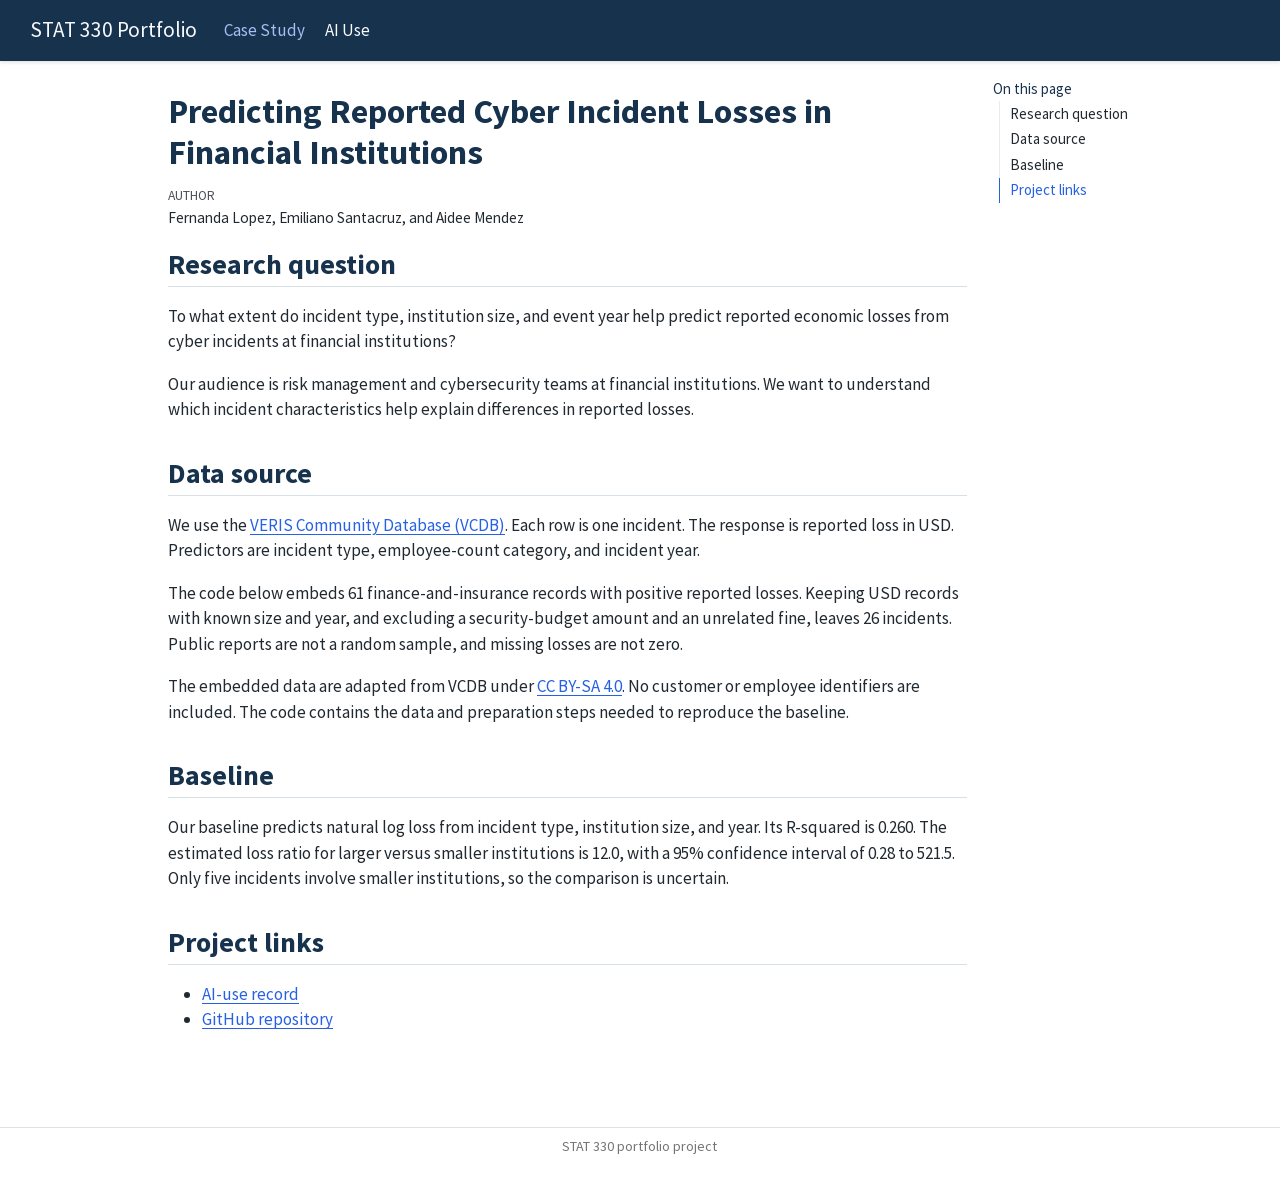
